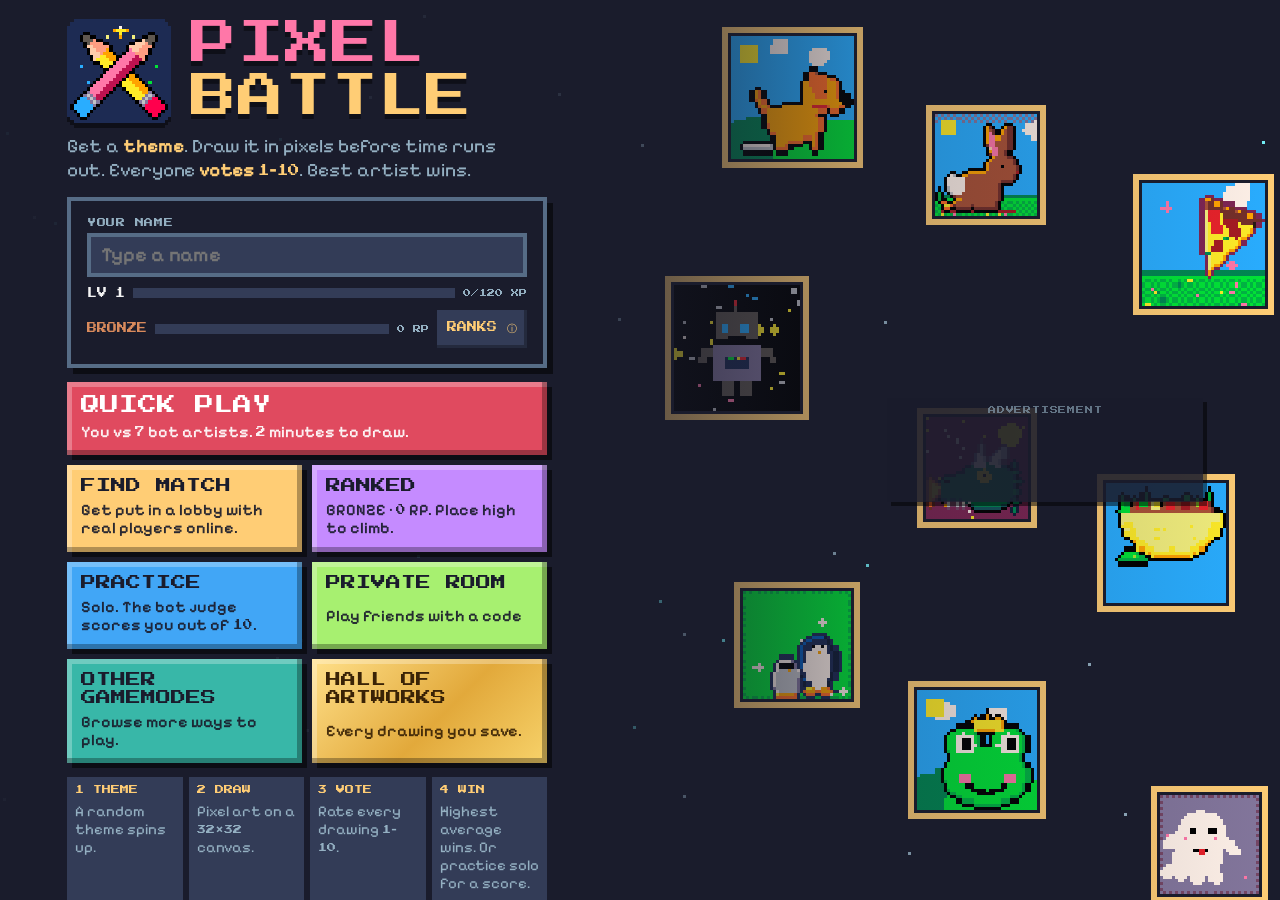
==== index.html @ 7b811570 "Hall of Artworks: the last artwork can be removed; arrows hide when there's nothing to walk to Co-Au" ====
<!doctype html>
<html lang="en">
<head>
<meta charset="utf-8">
<meta name="viewport" content="width=device-width, initial-scale=1, viewport-fit=cover">
<title>Pixel Battle</title>
<link rel="icon" type="image/png" href="[data-uri]">
<link rel="apple-touch-icon" href="[data-uri]">
<meta name="theme-color" content="#1a1c2c">
<script>
(function(){
  var h = location.hash;
  if (h.indexOf('#pbimport=') !== 0) return;
  try {
    var b = h.slice(10).replace(/-/g, '+').replace(/_/g, '/'), data = JSON.parse(decodeURIComponent(escape(atob(b))));
    var cur = null; try { cur = JSON.parse(localStorage.getItem('pixelbattle.prof') || 'null'); } catch(e){}
    // only take the old progress if this browser has none here yet, or less of it
    if (data && typeof data === 'object' && (!cur || ((data.prof || {}).xp || 0) > (cur.xp || 0)))
      ['prof', 'recentThemes', 'muted', 'kicked'].forEach(function(k){ if (k in data) localStorage.setItem('pixelbattle.' + k, JSON.stringify(data[k])); });
  } catch(e){}
  history.replaceState(null, '', location.pathname + location.search);
})();
</script>
<meta name="google-adsense-account" content="ca-pub-7172777388515296">
<script async src="https://pagead2.googlesyndication.com/pagead/js/adsbygoogle.js?client=ca-pub-7172777388515296" crossorigin="anonymous"></script>
<meta name="description" content="Draw the same theme in pixel art before time runs out, then everyone votes 1 to 10. Play bots or real players, free in your browser.">
<meta property="og:type" content="website">
<meta property="og:title" content="Pixel Battle">
<meta property="og:description" content="Draw the same theme in pixel art before time runs out, then everyone votes 1 to 10. Play bots or real players, free in your browser.">
<meta property="og:url" content="https://pixelbattlegame.com/">
<meta property="og:image" content="https://pixelbattlegame.com/og.png">
<meta property="og:image:width" content="1200">
<meta property="og:image:height" content="630">
<meta name="twitter:card" content="summary_large_image">
<meta name="twitter:image" content="https://pixelbattlegame.com/og.png">
<link rel="preconnect" href="https://fonts.googleapis.com">
<link rel="preconnect" href="https://fonts.gstatic.com" crossorigin>
<link rel="stylesheet" href="https://fonts.googleapis.com/css2?family=Press+Start+2P&family=Pixelify+Sans:wght@400;600;700&display=swap">
<style>
/* Layout: arcade-cabinet panels over an animated pixel background; the game moves through full-screen views (theme spin, drawing board, voting stage, results), each one column on phones and side-by-side on wide screens */
:root{
  --birch:repeating-linear-gradient(90deg,rgba(120,84,38,.13) 0 1px,transparent 1px 5px,rgba(120,84,38,.07) 5px 6px,transparent 6px 11px),linear-gradient(135deg,#f6e9cb,#e2cb9b 30%,#f1e1bd 52%,#d9bf8c 78%,#ecd9b1);
  color-scheme: dark;
  --k:#1a1c2c; --p:#5d275d; --r:#b13e53; --o:#ef7d57; --y:#ffcd75; --l:#a7f070; --g:#38b764; --t:#257179;
  --n:#29366f; --b:#3b5dc9; --c:#41a6f6; --a:#73eff7; --w:#f4f4f4; --s:#94b0c2; --d:#566c86; --e:#333c57; --P:#a23ad6; --G:#ffd23f; --q:#ff77a8;
  --display:"Press Start 2P", "Courier New", monospace;
  --body:"Pixelify Sans", "Courier New", monospace;
}
html,body{height:100%}
body{background:var(--k);color:var(--w);font-family:var(--body);font-size:18px;line-height:1.3;overflow:hidden;-webkit-user-select:none;user-select:none;-webkit-tap-highlight-color:transparent}
*{box-sizing:border-box}
[hidden]{display:none!important}
#bg{position:fixed;inset:0;width:100%;height:100%;display:block;image-rendering:pixelated}
button{font:inherit;color:inherit;cursor:pointer}
button:focus-visible,input:focus-visible{outline:4px solid var(--y);outline-offset:2px}
canvas.px{image-rendering:pixelated;display:block}

.screen{position:fixed;inset:0;z-index:10;overflow-y:auto;overscroll-behavior:contain;
  padding-top:max(18px, env(safe-area-inset-top, 0px));padding-bottom:max(24px, env(safe-area-inset-bottom, 0px));
  padding-left:max(16px, env(safe-area-inset-left, 0px));padding-right:max(16px, env(safe-area-inset-right, 0px))}
.scrim{background:linear-gradient(90deg, rgba(26,28,44,.96) 0%, rgba(26,28,44,.9) 42%, rgba(26,28,44,.25) 68%, rgba(26,28,44,0) 100%)}
@media (max-width:860px){.scrim{background:rgba(26,28,44,.86)}}
.dim{background:rgba(26,28,44,.88);display:grid;place-items:center}
.col{width:100%;max-width:480px;display:grid;gap:14px;margin-left:clamp(0px, 4vw, 56px)}
@media (max-width:860px){.col{margin-inline:auto}}
.panel{background:var(--k);border:4px solid var(--d);box-shadow:6px 6px 0 rgba(0,0,0,.55);padding:16px;display:grid;gap:12px;width:100%;max-width:540px}
.dim .panel{border-color:var(--s)}

.logo{display:grid;gap:10px}
.brand{display:flex;align-items:center;gap:clamp(12px,3vw,20px)}
.mark{width:clamp(72px,17vw,104px);height:auto;flex:none;image-rendering:pixelated;filter:drop-shadow(0 5px 0 rgba(0,0,0,.45))}
.logo h1{margin:0;font-family:var(--display);font-weight:400;font-size:clamp(30px,7.2vw,46px);line-height:1.15;letter-spacing:.02em}
.logo h1 span{display:inline-block;text-shadow:0 5px 0 rgba(0,0,0,.45)}
.logo p{margin:0;color:var(--s);font-size:19px;text-wrap:balance}
.logo p b{color:var(--y);font-weight:700}
.me{display:grid;gap:10px}
.lbl{font-family:var(--display);font-size:9px;letter-spacing:.06em;color:var(--s);text-transform:uppercase}
input[type=text]{width:100%;min-width:0;background:var(--e);border:4px solid var(--d);color:var(--w);font:600 20px var(--body);padding:6px 10px;border-radius:0}
.lvl{display:flex;align-items:center;gap:8px;font-family:var(--display);font-size:10px}
.xpbar{flex:1;height:10px;background:var(--e);min-width:60px}
.xpbar i{display:block;height:100%;width:0;background:repeating-linear-gradient(90deg,var(--l) 0 6px,var(--g) 6px 8px);transition:width 1.2s steps(16)}
.pals{display:grid;grid-template-columns:repeat(4,1fr);gap:6px}
.palbtn{background:var(--e);border:4px solid var(--e);padding:4px;display:grid;gap:4px;text-align:left;position:relative;min-width:0}
.palbtn[aria-pressed="true"]{border-color:var(--y);background:var(--n)}
.palbtn .sw{display:grid;grid-template-columns:repeat(8,1fr);height:16px}
.palbtn .sw i{display:block}
.palbtn small{font:400 7px var(--display);color:var(--s);white-space:nowrap;overflow:hidden;text-overflow:ellipsis}
.palbtn.locked .sw{filter:grayscale(1) brightness(.5)}
.palbtn.locked small::after{content:" · LOCKED"}
.modes{display:grid;grid-template-columns:1fr 1fr;gap:10px}
.mode{text-align:left;border:0;padding:12px 14px 14px;display:grid;gap:6px;background:var(--bg);color:var(--fg);
  box-shadow:inset -5px -5px 0 rgba(0,0,0,.3), inset 5px 5px 0 rgba(255,255,255,.28), 5px 5px 0 rgba(0,0,0,.55)}
.mode:active{transform:translate(3px,3px)}
.mode b{font-family:var(--display);font-weight:400;font-size:15px;line-height:1.2}
.mode span{font-weight:600;font-size:16px;line-height:1.15;opacity:.92}
.mode.big{grid-column:1/-1}
.mode.big b{font-size:19px}
.m-red{--bg:#e04a5f;--fg:#fff}.m-blue{--bg:var(--c);--fg:var(--k)}.m-yel{--bg:var(--y);--fg:var(--k)}.m-grn{--bg:var(--l);--fg:var(--k)}.rkinfo{height:24px;min-width:0;font-size:8px;padding:0 8px;color:var(--y)}
.tierlist{list-style:none;margin:0;padding:0;display:grid;gap:4px}
.tierlist li{display:grid;grid-template-columns:14px minmax(0,1fr) auto;gap:10px;align-items:center;background:var(--e);padding:8px 10px;border:3px solid transparent}
.tierlist li i{width:14px;height:14px}
.tierlist b{font:400 11px var(--display)}
.tierlist span{font:400 10px var(--display);color:var(--s)}
.tierlist li.me{border-color:var(--y)}
.tierlist small{display:block;font:600 14px var(--body);color:var(--y);margin-top:3px}
.num,.mode span.num{font:400 .6em/1 var(--display);letter-spacing:0;vertical-align:-.04em;opacity:1}
.xcard{background:var(--e);padding:12px;display:grid;gap:8px}
.xcard b{font:400 13px var(--display);color:var(--a)}
.xcard span{color:var(--s);font-size:16px}
#vDraw:not(.cha) .chabox{display:none}
#vDraw.cha{grid-template-rows:auto minmax(0,1fr) auto auto}
#vDraw.cha .board{width:min(100%, calc(100dvh - 330px), 560px)}
#vDraw.watch .tools,#vDraw.watch .palette{visibility:hidden}
#vDraw.watch .board canvas{cursor:default}
#vDraw.cha:not(.watch) .chaform{display:none}
#vDraw.cha:not(.watch) .feed{height:64px}
.chabox{display:grid;gap:6px;width:100%;max-width:560px;justify-self:center}
.feed{list-style:none;margin:0;padding:6px 8px;background:rgba(26,28,44,.85);border:3px solid var(--e);height:96px;overflow-y:auto;display:grid;align-content:start;gap:2px;font-size:15px}
.feed b{color:var(--a);font-weight:600}
.feed .f-ok{color:var(--l)} .feed .f-ok b{color:var(--l)}
.feed .f-close{color:var(--y)} .feed .f-sys{color:var(--s)}
.chaform{display:flex;gap:8px}
.chaform input{flex:1;min-width:0;background:var(--e);border:4px solid var(--d);color:var(--w);font:600 18px var(--body);padding:6px 10px;border-radius:0}
.chaform .btn{padding:10px 12px}
.xbanner{font:400 18px var(--display);color:var(--y);text-align:center;padding:10px;background:var(--e)}
.duores{display:grid;grid-template-columns:1fr 1fr;gap:12px}
.duocard{display:grid;gap:6px;justify-items:center;text-align:center;background:var(--e);padding:10px;border:4px solid transparent}
.duocard.win{border-color:var(--G)}
.duocard .cv canvas{width:100%;max-width:300px;aspect-ratio:1;display:block;border:10px solid transparent;background:linear-gradient(var(--w),var(--w)) padding-box,var(--birch) border-box;box-shadow:0 0 0 2px #8a6a3a;box-sizing:border-box}
.duocard .cv{width:100%;display:grid;justify-items:center}
.duocard .nm{font-weight:600;font-size:16px}
.duocard .sc{font:400 13px var(--display);color:var(--y)}
.duocard small{color:var(--s)}
.ranks.xranks li{grid-template-columns:42px minmax(0,1fr) auto}
#xrBody{display:grid;gap:12px;align-content:start}
/* game mode list: tiles grouped by kind, each opens a sheet with the rules and the play buttons */
.panel.wide{max-width:660px}
.mlists{display:grid;gap:14px}
.mgrp{display:grid;gap:8px}
.mgrp>h3{margin:0;font:400 10px var(--display);color:var(--s);letter-spacing:.08em}
.mgrid{display:grid;grid-template-columns:repeat(auto-fill,minmax(176px,1fr));gap:10px}
.mtile{position:relative;text-align:left;border:0;background:var(--e);color:var(--w);padding:10px;display:grid;grid-template-columns:48px minmax(0,1fr);column-gap:10px;row-gap:4px;align-content:start;align-items:start;border-left:6px solid var(--mc);box-shadow:4px 4px 0 rgba(0,0,0,.5)}
.mtile:hover{background:#3d4766}
.mtile:active{transform:translate(2px,2px)}
.mtile .mth{grid-row:1/3}
.mth{width:48px;height:48px;display:block;background:var(--w)}
.mth canvas{width:100%;height:100%;display:block;image-rendering:pixelated}
.mtile b{font:400 11px/1.35 var(--display);color:var(--mc)}
.mtile small{font:600 15px/1.15 var(--body);color:var(--s)}
.mtile.wide{grid-column:1/-1}
.mtile .new{position:absolute;top:-7px;right:-4px;font:400 8px var(--display);background:var(--q);color:var(--k);padding:3px 5px}
.sheet{position:fixed;inset:0;z-index:60;background:rgba(10,12,22,.8);display:grid;place-items:center;padding:16px}
.sheetbox{--mc:var(--a);background:var(--k);border:4px solid var(--mc);box-shadow:6px 6px 0 rgba(0,0,0,.6);padding:16px;display:grid;gap:12px;width:100%;max-width:470px;max-height:calc(100dvh - 32px);overflow-y:auto;overscroll-behavior:contain}
.sheetbox.list{max-width:560px}
.shead{display:grid;grid-template-columns:56px minmax(0,1fr) auto;gap:12px;align-items:center}
.shead .mth{width:56px;height:56px}
.shead h2{margin:0;font:400 15px/1.35 var(--display);color:var(--mc)}
.shead small{display:block;color:var(--s);font-size:16px;margin-top:4px}
.sdesc{margin:0;font-size:17px;line-height:1.35}
.sstat{background:var(--e);padding:10px 12px;font:400 11px/1.8 var(--display);color:var(--y)}
.sstat small{display:block;font:600 15px var(--body);color:var(--s)}
.mlist{display:grid;gap:6px}
.mrow{display:grid;grid-template-columns:40px minmax(0,1fr) auto;gap:10px;align-items:center;text-align:left;background:var(--e);border:3px solid transparent;border-left:6px solid var(--mc);padding:6px 8px;color:var(--w)}
.mrow:hover{background:#3d4766}
.mrow[aria-pressed="true"]{border-color:var(--y);border-left-color:var(--mc);background:var(--n)}
.mrow .mth{width:40px;height:40px}
.mrow b{font:400 10px/1.35 var(--display);color:var(--mc)}
.mrow small{display:block;color:var(--s);font-size:15px;line-height:1.15}
.mrow i{font:400 8px var(--display);color:var(--s);font-style:normal;text-align:right}
.modepick{display:grid;grid-template-columns:40px minmax(0,1fr) auto;gap:10px;align-items:center;background:var(--e);border:3px solid var(--d);padding:6px 10px;text-align:left;color:var(--w)}
.modepick:hover{border-color:var(--a)}
.modepick .mth{width:40px;height:40px}
.modepick b{font:400 11px var(--display);color:var(--y)}
.modepick small{display:block;color:var(--s);font-size:15px}
.modepick i{font:400 8px var(--display);color:var(--a);font-style:normal}
/* everyone-draws-at-once modes: round results, imposter voting */
.agrid{display:grid;grid-template-columns:repeat(auto-fit,minmax(118px,1fr));gap:10px}
.acard{display:grid;gap:4px;justify-items:center;align-content:start;text-align:center;background:var(--e);padding:8px;border:3px solid transparent;position:relative;color:var(--w);font:inherit}
.acard .cv{width:100%;display:grid;justify-items:center}
.acard .cv canvas{width:100%;max-width:200px;aspect-ratio:1;height:auto;border:8px solid transparent;background:linear-gradient(var(--w),var(--w)) padding-box,var(--birch) border-box;box-shadow:0 0 0 2px #8a6a3a;box-sizing:border-box}
.acard b{font-weight:600;font-size:15px;max-width:100%;overflow:hidden;text-overflow:ellipsis;white-space:nowrap}
.acard .sc{font:400 11px var(--display);color:var(--y)}
.acard small{color:var(--s);font-size:14px;line-height:1.1}
.acard.me{border-color:var(--y)}
.acard.ko{border-color:var(--r)}
.acard.orig{border-color:var(--G)}
.acard.imp{border-color:var(--q)}
.acard .tag{position:absolute;top:2px;left:2px;z-index:1;font:400 8px var(--display);background:var(--r);color:var(--w);padding:3px 5px}
.acard.orig .tag{background:var(--G);color:var(--k)}
.acard.imp .tag{background:var(--q);color:var(--k)}
button.acard{cursor:pointer}
button.acard:hover{background:#3d4766}
button.acard.pick{border-color:var(--l);background:#2b5a3c}
button.acard[disabled]{opacity:.5;cursor:default}
.anext{text-align:center;color:var(--s);margin:0}
.anext b{color:var(--y);font:400 12px var(--display)}
.mystrip{display:flex;gap:8px;overflow-x:auto;padding-bottom:4px}
.mystrip .acard{flex:0 0 104px}
#reelCv{width:min(70vw,300px,42vh);height:auto;aspect-ratio:1;border:12px solid transparent;background:linear-gradient(var(--w),var(--w)) padding-box,var(--birch) border-box;box-shadow:0 0 0 2px #8a6a3a}
@media (max-width:540px){ .agrid{grid-template-columns:repeat(auto-fit,minmax(96px,1fr));gap:6px} .acard{padding:5px} .acard .cv canvas{border-width:6px} }
.view.imp .tools{display:none}
.imppl i,.pdot{display:inline-block;width:10px;height:10px;margin-right:5px;vertical-align:-1px;box-shadow:0 0 0 1px rgba(0,0,0,.5)}
.who.imppl.now{outline:2px solid var(--y);outline-offset:1px}
.who.imppl.past{opacity:.5}
.impbig{display:grid;justify-items:center}
.impbig canvas{width:min(70vw,300px,38vh);height:auto;aspect-ratio:1;border:12px solid transparent;background:linear-gradient(var(--w),var(--w)) padding-box,var(--birch) border-box;box-shadow:0 0 0 2px #8a6a3a}
.reelpal{display:flex;gap:8px;align-items:center;font:400 9px var(--display);color:var(--s)}
.reelpal i{width:34px;height:34px;border:3px solid var(--k);box-shadow:0 0 0 2px var(--s)}
.xranks li.me{outline:3px solid var(--y)}
@media (max-width:540px){ .duores{gap:6px} .duocard{padding:6px} .xbanner{font-size:14px} }
.plist .kick{margin-left:8px;border:0;background:var(--r);color:var(--w);font:400 8px var(--display);padding:5px 7px;box-shadow:inset -2px -2px 0 rgba(0,0,0,.3)}
.m-teal{--bg:#38b7a8;--fg:var(--k)}
.m-pur{--bg:#c58bff;--fg:var(--k)}
.rk{font-family:var(--display)}
.tips{display:grid;grid-template-columns:repeat(4,1fr);gap:6px}
.tips div{background:var(--e);padding:8px;font-size:15px;color:var(--s);line-height:1.2}
.tips b{display:block;font-family:var(--display);font-weight:400;font-size:9px;color:var(--y);margin-bottom:6px}
.foot{font-size:15px;color:var(--s);display:flex;gap:10px 16px;flex-wrap:wrap}
.dot{display:inline-block;width:8px;height:8px;background:var(--l);margin-right:6px;box-shadow:0 0 8px var(--l)}
.dot.off{background:var(--d);box-shadow:none}
.btn{border:0;padding:12px 16px;font:400 13px/1.2 var(--display);background:var(--y);color:var(--k);
  box-shadow:inset -4px -4px 0 rgba(0,0,0,.3), inset 4px 4px 0 rgba(255,255,255,.35), 4px 4px 0 rgba(0,0,0,.55)}
.btn:active{transform:translate(2px,2px)}
.btn.ghost{background:var(--e);color:var(--w)}
.btn.pink{background:var(--q);color:var(--k)}
.btn:disabled{opacity:.45;cursor:not-allowed}
.row{display:flex;gap:10px;flex-wrap:wrap;align-items:center}
.row.end{justify-content:flex-end}
.row.between{justify-content:space-between}
h2{font-family:var(--display);font-weight:400;font-size:20px;margin:0;line-height:1.3;color:var(--a)}
.sub{color:var(--s);margin:0}
.back{background:none;border:0;color:var(--s);font:400 10px var(--display);padding:4px 0;justify-self:start}
.opt{display:grid;gap:8px}
.optbtn{display:flex;justify-content:space-between;align-items:center;gap:10px;text-align:left;background:var(--e);border:4px solid var(--e);padding:10px 12px}
.optbtn b{font-family:var(--display);font-weight:400;font-size:12px;display:block;margin-bottom:4px}
.optbtn span{color:var(--s);font-size:16px}
.optbtn:hover{border-color:var(--y)}
.pill{font:400 8px var(--display);padding:5px 6px;background:var(--k);color:var(--s);white-space:nowrap}
.stepper{display:flex;align-items:center;gap:8px;font:400 10px var(--display)}
.stepper button{width:38px;height:38px;border:0;background:var(--e);font:400 14px var(--display);box-shadow:inset -3px -3px 0 rgba(0,0,0,.3)}
.stepper output{min-width:2ch;text-align:center;font:400 14px var(--display)}
.seg{display:flex;background:var(--e);padding:3px;gap:3px;flex-wrap:wrap}
.seg button{border:0;background:none;padding:8px 10px;font:400 10px var(--display);color:var(--s)}
.seg button[aria-pressed="true"]{background:var(--y);color:var(--k)}
.code{font:400 40px/1 var(--display);letter-spacing:.18em;text-align:center;background:var(--e);padding:16px 8px;color:var(--y)}
.plist{display:grid;gap:4px;margin:0;padding:0;list-style:none}
.plist li{display:flex;align-items:center;gap:10px;background:var(--e);padding:6px 10px;font-weight:600}
.plist i{width:12px;height:12px;background:var(--c);flex:none}
.plist small{margin-left:auto;color:var(--s);font:400 8px var(--display)}
.openlist{display:grid;gap:6px}
.note{font-size:16px;color:var(--s);background:var(--e);padding:10px 12px}

/* ---------- game views ---------- */
.view{position:fixed;inset:0;z-index:8;display:grid;overflow-y:auto;
  padding-top:max(10px, env(safe-area-inset-top, 0px));padding-bottom:max(10px, env(safe-area-inset-bottom, 0px));
  padding-left:max(16px, env(safe-area-inset-left, 0px));padding-right:max(16px, env(safe-area-inset-right, 0px))}
.topbar{display:flex;align-items:center;gap:10px;flex-wrap:wrap;justify-content:space-between}
.ib{height:38px;min-width:38px;border:0;background:var(--e);font:400 10px var(--display);padding:0 10px;box-shadow:inset -3px -3px 0 rgba(0,0,0,.3)}
.themechip{font:400 11px var(--display);background:var(--k);border:4px solid var(--q);padding:8px 10px;color:var(--w);max-width:100%}
.themechip b{color:var(--q);font-weight:400}
.timer{font:400 18px var(--display);background:var(--k);border:4px solid var(--d);padding:6px 10px;min-width:96px;text-align:center;font-variant-numeric:tabular-nums}
.timer.hot{color:var(--q);border-color:var(--r);animation:blink .5s steps(1) infinite}
@keyframes blink{50%{color:var(--w)}}

#vTheme{place-items:center;text-align:center}
.reelbox{display:grid;gap:16px;justify-items:center}
.reel{font:400 clamp(26px,7vw,52px)/1.2 var(--display);color:var(--y);background:var(--k);border:6px solid var(--y);padding:22px 24px;min-width:min(90vw,560px);text-shadow:0 5px 0 var(--p)}
.reel.land{animation:land .45s steps(4)}
@keyframes land{0%{transform:scale(1.25)}100%{transform:scale(1)}}

#vDraw{grid-template-rows:auto minmax(0,1fr) auto;gap:10px}
.dmain{display:grid;grid-template-columns:auto minmax(0,1fr) auto;gap:14px;align-items:center;justify-items:center;min-height:0}
.board{width:min(100%, calc(100dvh - 190px), 640px);aspect-ratio:1;position:relative;border:6px solid var(--w);box-shadow:8px 8px 0 rgba(0,0,0,.5);background:var(--w);touch-action:none}
.board canvas{width:100%;height:100%;cursor:crosshair;touch-action:none}
.tools{display:grid;grid-template-columns:repeat(2,52px);gap:6px;align-content:center}
.tool{width:52px;height:52px;border:0;background:var(--e);display:grid;place-items:center;font:400 7px var(--display);color:var(--s);padding:2px;box-shadow:inset -3px -3px 0 rgba(0,0,0,.3);gap:2px}
.tool svg{width:22px;height:22px;display:block}
.tool[aria-pressed="true"]{background:var(--y);color:var(--k)}
.palette{display:grid;grid-template-columns:repeat(4,36px);gap:5px;align-content:center}
.swatch{width:36px;height:36px;border:3px solid var(--k);padding:0;box-shadow:inset -3px -3px 0 rgba(0,0,0,.25)}
.swatch[aria-pressed="true"]{border-color:var(--w);outline:3px solid var(--k);transform:scale(1.08)}
.palsel{display:none}
.dstatus{display:flex;gap:6px;flex-wrap:wrap;justify-content:center;align-items:center}
.who{background:rgba(26,28,44,.85);border-left:5px solid var(--c);padding:3px 8px;font:600 14px var(--body)}
.who.done{border-left-color:var(--l);color:var(--l)}
@media (max-width:860px), (max-aspect-ratio: 1/1){
  #vDraw{grid-template-rows:auto max-content auto;align-content:start;overflow-y:auto}
  #vDraw .dmain{min-height:auto}
  .dstatus{order:4;min-height:26px;flex-wrap:nowrap;justify-content:flex-start;overflow-x:auto;scrollbar-width:none;gap:4px;padding-bottom:2px}
  .dstatus::-webkit-scrollbar{display:none}
  .dstatus .who{font-size:13px;padding:2px 6px;white-space:nowrap;flex:none}
  .dmain{grid-template-columns:minmax(0,1fr);gap:10px}
  .board{width:min(100%, 560px, calc(100dvh - 384px));order:1;min-width:240px}
  #vDraw.cha{grid-template-rows:auto max-content auto auto}
  #vDraw.cha .board{width:min(100%, 560px, calc(100dvh - 400px))}
  #vDraw.watch .board{width:min(100%, 560px, calc(100dvh - 330px))}
  #vDraw.watch .tools,#vDraw.watch .palette{display:none}
  .feed{height:78px}
  .palette{order:2;grid-template-columns:repeat(8,minmax(0,40px));gap:4px;width:100%;justify-content:center}
  .swatch{width:100%;height:auto;aspect-ratio:1}
  .palsel{grid-column:1/-1}
  .tools{order:3;grid-template-columns:repeat(9,minmax(0,52px));gap:4px;width:100%;justify-content:center}
  .tool{width:100%;height:auto;aspect-ratio:1}
  .tool svg{width:18px;height:18px}
}

#vVote{grid-template-rows:auto minmax(0,1fr) auto;gap:10px}
.vbar{height:8px;background:var(--e);width:100%}
.vbar i{display:block;height:100%;background:var(--y);width:100%}
.stage{display:grid;place-items:center;min-height:0;gap:8px}
.frame{width:min(100%, calc(100dvh - 300px), 560px);aspect-ratio:1;border:14px solid transparent;background:linear-gradient(var(--w),var(--w)) padding-box,var(--birch) border-box;box-shadow:0 0 0 2px #8a6a3a, inset 0 0 0 1px rgba(255,255,255,.5), 10px 10px 0 2px rgba(0,0,0,.45);min-width:200px}
.frame canvas{box-shadow:0 0 0 2px #a98a52}
.frame canvas{width:100%;height:100%}
.by{font:400 11px var(--display);color:var(--s)}
.votes{display:grid;gap:8px;justify-items:center}
.vrow{display:flex;gap:6px;align-items:center;flex-wrap:wrap;justify-content:center}
.vrow .who2{font:400 10px var(--display);min-width:36px}
.vbtn{width:48px;height:48px;border:0;font:400 14px var(--display);color:var(--k);box-shadow:inset -4px -4px 0 rgba(0,0,0,.28), inset 4px 4px 0 rgba(255,255,255,.3)}
.vbtn[aria-pressed="true"]{outline:4px solid var(--w);transform:translateY(-4px)}
.vbtn:disabled{opacity:.3}
.vhint{font:400 9px var(--display);color:var(--s);text-align:center}
.mine{font:400 12px var(--display);color:var(--y);text-align:center;padding:12px}
.judgetag{color:var(--w);background:rgba(255,205,117,.12);border:2px dashed var(--y);line-height:1.7;max-width:520px;margin:6px auto}
@media (max-width:560px){ .vbtn{width:calc((100vw - 64px) / 5);height:44px;font-size:12px} .vrow{max-width:100%} }

#vRes{overflow-y:auto;align-content:start;justify-items:center}
.resbox{width:100%;max-width:820px;display:grid;gap:14px;padding-bottom:20px}
.podium{display:grid;grid-template-columns:repeat(3,minmax(0,1fr));gap:12px;align-items:end}
.pod{display:grid;gap:6px;justify-items:center;text-align:center;opacity:0;transform:translateY(20px);transition:all .4s steps(4)}
.pod.show{opacity:1;transform:none}
.pod canvas{width:100%;aspect-ratio:1;border:8px solid transparent;background:linear-gradient(var(--w),var(--w)) padding-box,var(--birch) border-box;box-shadow:0 0 0 2px #8a6a3a}

.pod .place{font:400 18px var(--display)}
.pod.p1 .place{color:var(--G)} .pod.p2 .place{color:var(--s)} .pod.p3 .place{color:var(--o)}
.pod .nm{font:600 18px var(--body);overflow:hidden;text-overflow:ellipsis;white-space:nowrap;max-width:100%}
.pod .sc{font:400 11px var(--display);color:var(--y)}
.pod.p1{order:2}.pod.p2{order:1}.pod.p3{order:3}
.ranks{list-style:none;margin:0;padding:0;display:grid;gap:6px}
.ranks li{display:grid;grid-template-columns:30px 48px minmax(0,1fr) auto;gap:10px;align-items:center;background:var(--e);padding:6px 10px;opacity:0;transition:opacity .3s steps(3)}
.ranks li.show{opacity:1}
.ranks canvas{width:48px;height:48px;background:var(--w)}
.ranks .pos{font:400 11px var(--display);color:var(--s)}
.ranks .nm{font-weight:600;overflow:hidden;text-overflow:ellipsis;white-space:nowrap}
.ranks .sc{font:400 11px var(--display);color:var(--y);text-align:right}
.ranks small{display:block;font:400 9px var(--body);color:var(--s)}
.critic{background:var(--n);border:4px solid var(--a);padding:12px;display:grid;gap:6px}
.critic b{font:400 12px var(--display);color:var(--a)}
.unlock{display:flex;align-items:center;gap:12px;background:var(--P);padding:10px}
.unlock small{font:400 8px var(--display)}
.unlock b{display:block;font:400 13px var(--display);margin:6px 0 2px}
.unlock .sw{display:grid;grid-template-columns:repeat(8,10px);grid-auto-rows:10px}

#vHand{place-items:center;text-align:center}
.qpanel{max-width:460px;justify-items:stretch}
.loader{display:grid;grid-template-columns:repeat(3,16px);gap:4px;justify-self:center;margin:6px 0}
.loader i{width:16px;height:16px;background:var(--e);animation:qblink 1.6s steps(1) infinite}
.loader i:nth-child(1){animation-delay:0s}.loader i:nth-child(2){animation-delay:.2s}.loader i:nth-child(3){animation-delay:.4s}.loader i:nth-child(6){animation-delay:.6s}
.loader i:nth-child(9){animation-delay:.8s}.loader i:nth-child(8){animation-delay:1s}.loader i:nth-child(7){animation-delay:1.2s}.loader i:nth-child(4){animation-delay:1.4s}.loader i:nth-child(5){background:var(--q);animation:none}
.loader.found i{background:var(--l);animation:none}
@keyframes qblink{0%{background:var(--y)}25%{background:var(--o)}50%,100%{background:var(--e)}}
.qbar{height:16px;background:var(--e);overflow:hidden;position:relative;border:3px solid var(--k);box-shadow:0 0 0 3px var(--d)}
.qbar i{position:absolute;top:0;bottom:0;left:0;width:34%;background:repeating-linear-gradient(90deg,var(--y) 0 8px,var(--o) 8px 16px);animation:qslide 1.6s steps(16) infinite}
.qbar.fill i{animation:none;background:repeating-linear-gradient(90deg,var(--l) 0 8px,var(--g) 8px 16px);transition:width .4s steps(4)}
@keyframes qslide{0%{left:-34%}100%{left:100%}}
#qTitle{text-align:center}
#qSub{text-align:center}
@media (prefers-reduced-motion: reduce){.loader i,.qbar i{animation:none}}
#toast{position:fixed;left:50%;transform:translateX(-50%);bottom:max(18px, calc(env(safe-area-inset-bottom, 0px) + 12px));z-index:30;background:var(--w);color:var(--k);padding:10px 14px;font:600 17px var(--body);max-width:calc(100% - 32px);text-align:center;box-shadow:4px 4px 0 rgba(0,0,0,.5)}
/* ---------- hall of artworks: a little museum ---------- */
.m-gold{--bg:linear-gradient(135deg,#ffe08a,#e2a93b 55%,#f7d26a);--fg:#3a2306;background:linear-gradient(135deg,#ffe08a,#e2a93b 55%,#f7d26a)!important}
.hall{background:
  radial-gradient(ellipse 80% 55% at 50% 38%, rgba(255,214,150,.10), transparent 70%),
  repeating-linear-gradient(90deg, rgba(255,255,255,.018) 0 2px, transparent 2px 46px),
  linear-gradient(#2a1a24, #3a2230 55%, #2c1b25);
  display:flex;flex-direction:column;align-items:stretch;overflow-x:hidden;padding-left:0;padding-right:0}
.hall-ceiling{position:absolute;left:0;right:0;top:0;height:10px;background:linear-gradient(#120b10,#2a1a24)}
.hall-head{display:grid;gap:6px;justify-items:center;text-align:center;padding:4px 16px 0;position:relative;z-index:2}
.hall-head .back{justify-self:start;color:#e7c98b}
.hall-title{font-size:clamp(15px,4.6vw,24px);letter-spacing:.06em;color:#ffe3a3;
  background:linear-gradient(90deg,#c8902f,#fff1c2 30%,#e0a93a 50%,#fff1c2 70%,#c8902f);background-size:200% 100%;
  -webkit-background-clip:text;background-clip:text;-webkit-text-fill-color:transparent;animation:hallShine 6s linear infinite;
  padding:10px 18px;border-top:2px solid #8a6424;border-bottom:2px solid #8a6424}
@keyframes hallShine{to{background-position:-200% 0}}
.hall-sub{margin:0;color:#c9ab7a;font:400 16px/1.3 var(--body)}
.wallbox{position:relative;display:flex;flex:1 0 auto;--pw:min(64vw,330px,33vh);--lamp:clamp(50px,9vh,92px)}
.wall{position:relative;overflow:hidden;touch-action:pan-y;flex:1 1 auto;min-width:0;outline:none;user-select:none;-webkit-user-select:none}
.track{display:flex;align-items:flex-start;gap:clamp(18px,6vw,56px);width:max-content;padding:calc(var(--lamp) + 12px) 0 12px;perspective:900px;will-change:transform}
@media (pointer:fine){ .wall{cursor:grab} .wall.drag{cursor:grabbing} .wall.drag .frame{cursor:grabbing} }
.piece{position:relative;flex:0 0 var(--pw);width:var(--pw);margin:0;display:grid;justify-items:center;gap:12px;
  transform:scale(calc(1 - .2 * var(--d,0))) rotateY(calc(var(--side,0) * 22deg * var(--d,0)));
  filter:brightness(calc(1 - .5 * var(--d,0))) saturate(calc(1 - .35 * var(--d,0)));transition:transform .12s linear,filter .12s linear;
  animation:hallIn .7s cubic-bezier(.2,.8,.2,1) both;animation-delay:calc(var(--i,0) * 70ms)}
@keyframes hallIn{from{opacity:0;translate:0 24px}to{opacity:1;translate:0 0}}
/* the spotlight above each artwork, brightest on the one you're looking at */
.piece::before{content:"";position:absolute;left:50%;top:calc(4px - var(--lamp));width:170%;height:calc(100% + var(--lamp) - 4px);translate:-50% 0;pointer-events:none;z-index:-1;
  background:conic-gradient(from 150deg at 50% 0%, transparent 0deg, rgba(255,232,180,.16) 22deg, rgba(255,236,190,.22) 30deg, rgba(255,232,180,.16) 38deg, transparent 60deg),radial-gradient(ellipse 18% 46% at 50% 0%, rgba(255,236,190,.26), transparent 75%);-webkit-mask:linear-gradient(#000 55%,transparent);mask:linear-gradient(#000 55%,transparent);opacity:calc(1 - var(--d,0));transition:opacity .2s}
.piece::after{content:"";position:absolute;top:calc(0px - var(--lamp));left:50%;width:46px;height:10px;translate:-50% 0;border-radius:0 0 8px 8px;
  background:linear-gradient(#1a1014,#4a3640);box-shadow:0 6px 14px rgba(255,230,170,calc(.5 * (1 - var(--d,0))))}
.piece .frame{position:relative;padding:clamp(12px,3.2vw,18px);border-radius:3px;cursor:pointer;
  background:linear-gradient(135deg,#7a4d12 0%,#f6d97d 18%,#b07a22 34%,#ffe9a8 50%,#a8701b 66%,#f1cb63 82%,#6e440e 100%);
  box-shadow:0 0 0 2px #3d2606,0 26px 40px rgba(0,0,0,.6),0 6px 10px rgba(0,0,0,.45),inset 0 0 0 2px #fff0bd,inset 0 0 0 5px #8b5a14,inset 0 0 12px rgba(0,0,0,.45)}
.piece .frame::before{content:"";position:absolute;inset:clamp(5px,1.4vw,8px);border:2px solid rgba(255,240,190,.55);border-radius:2px;pointer-events:none}
.mat{background:#f2ead6;padding:clamp(10px,3vw,18px);box-shadow:inset 0 0 0 1px #d8cba8,inset 2px 3px 8px rgba(0,0,0,.28)}
.mat canvas{-webkit-user-drag:none;pointer-events:none;display:block;width:100%;aspect-ratio:1;image-rendering:pixelated;image-rendering:crisp-edges;box-shadow:0 0 0 1px rgba(0,0,0,.25)}
.placard{width:min(86%,250px);background:linear-gradient(#fbf6e8,#efe4c8);color:#2b2118;padding:10px 12px 11px;border-radius:2px;
  box-shadow:0 4px 10px rgba(0,0,0,.45),inset 0 0 0 1px #d6c49a;font:400 14px/1.35 var(--body);display:grid;gap:2px;text-align:left}
.placard b{font:400 10px/1.4 var(--display);letter-spacing:.04em;color:#1b130c}
.placard i{color:#5b4632;font-style:normal}
.placard .meta{color:#6d5a44;font-size:13px}
.placard .medal{color:#8b5a14;font-weight:700}
.piece.empty .frame{cursor:default}
.piece .frame{width:100%;box-sizing:border-box}
.piece.empty .mat{display:grid;place-items:center;align-content:center;aspect-ratio:1;width:100%;box-sizing:border-box;background:#e9e0c8;color:#7b6a52;font:400 16px/1.4 var(--body);text-align:center;padding:18px}
.hall-nav{display:flex;align-items:center;justify-content:center;gap:18px;padding:0 16px;position:relative;z-index:2}
.hall-arrow{position:absolute;z-index:3;top:calc(var(--lamp) + 12px + var(--pw) / 2 + 14px);translate:0 -50%;width:56px;height:56px;padding:0;border:3px solid #3d2606;cursor:pointer;
  background:linear-gradient(135deg,#ffe08a,#e2a93b 55%,#f7d26a);color:#3a2306;font-size:20px;line-height:1;box-shadow:0 0 0 2px #fff0bd inset,4px 5px 0 rgba(0,0,0,.55)}
.hall-arrow:hover{filter:brightness(1.1)}
.hall-arrow:active{translate:2px calc(-50% + 2px);box-shadow:0 0 0 2px #fff0bd inset,2px 3px 0 rgba(0,0,0,.55)}
.hall-arrow:focus-visible{outline:3px solid #fff1c2;outline-offset:3px}
.hall-arrow.prev{left:max(8px,calc(50% - var(--pw) / 2 - 84px))}
.hall-arrow.next{right:max(8px,calc(50% - var(--pw) / 2 - 84px))}
.hall-arrow:disabled{opacity:.25;cursor:default;filter:grayscale(.6)}
@media (max-width:540px){ .hall-arrow{width:48px;height:48px;font-size:17px} }
.hall-pos{font:400 11px var(--display);color:#e7c98b;min-width:84px;text-align:center}
.hall-actions{display:flex;justify-content:center;gap:12px;padding:10px 16px 0;position:relative;z-index:2}
.hall-floor{flex:1 0 24px;min-height:24px;margin-top:10px;background:
  linear-gradient(rgba(0,0,0,.55),transparent 30%),
  repeating-linear-gradient(90deg,#4b2c1c 0 88px,#3f2416 88px 90px,#56331f 90px 178px,#3f2416 178px 180px);border-top:3px solid #1c0f0a}
@media (prefers-reduced-motion:reduce){.piece{animation:none;transition:none}.hall-title{animation:none}}
@media (max-width:540px){ .tips{grid-template-columns:1fr 1fr} .mode.big b{font-size:15px} .mode b{font-size:12px} .code{font-size:30px} .podium{gap:6px} .pod .place{font-size:13px} }
@media (prefers-reduced-motion: reduce){ .reel.land{animation:none} .timer.hot{animation:none} }
.joinmsg{margin-top:8px;font-size:13px;line-height:1.4;color:var(--muted,#94b0c2)}.joinmsg.bad{color:#ff7a7a}
.namemsg{margin-top:6px;font-size:11px;line-height:1.4;color:#ff7a7a}
html{-webkit-text-size-adjust:100%}
body{margin:0}
.foot a{color:var(--s);text-decoration:underline;text-underline-offset:3px}
.adslot{margin:14px auto 0;width:100%;max-width:728px;min-height:104px;text-align:center;overflow:hidden}
.adslot.above{margin:4px auto 14px}
@media (min-width:1100px) and (min-height:560px){#adMenu{position:absolute;right:clamp(24px,6vw,120px);top:50%;transform:translateY(-50%);width:316px;box-sizing:border-box;margin:0;z-index:2;background:rgba(26,28,44,.88);padding:8px;box-shadow:4px 4px 0 rgba(0,0,0,.5)}}
.adslot::before{content:"ADVERTISEMENT";display:block;font:400 8px/1 var(--display);letter-spacing:.1em;color:var(--s);opacity:.6;margin-bottom:6px}
</style>
</head>
<body>

<canvas id="bg" aria-hidden="true"></canvas>

<!-- MENU -->
<section class="screen scrim" id="scrMenu">
  <div class="col">
    <header class="logo">
      <div class="brand"><img class="mark" src="[data-uri]" alt="" width="32" height="32"><h1 aria-label="Pixel Battle"><span style="color:#ff77a8">PIXEL</span><br><span style="color:#ffcd75">BATTLE</span></h1></div>
      <p>Get a <b>theme</b>. Draw it in pixels before time runs out. Everyone <b>votes 1–10</b>. Best artist wins.</p>
    </header>
    <div class="panel me">
      <div class="row" style="flex-wrap:nowrap">
        <div style="flex:1;min-width:0;display:grid;gap:4px">
          <label class="lbl" for="nameIn">Your name</label>
          <input type="text" id="nameIn" maxlength="12" placeholder="Type a name" autocomplete="off" spellcheck="false">
          <div class="namemsg" id="nameMsg" role="status" aria-live="polite" hidden>That name isn't allowed. Pick another one.</div>
        </div>
      </div>
      <div class="lvl">LV <span id="lvl">1</span><div class="xpbar"><i id="xpFill"></i></div><span id="xpTxt" style="color:var(--s);font-size:8px"></span></div>
      <div class="lvl"><span id="rkName">BRONZE</span><div class="xpbar"><i id="rkFill"></i></div><span id="rkTxt" style="color:var(--s);font-size:8px"></span><button class="ib rkinfo" id="bRanks" aria-label="See all ranks">RANKS ⓘ</button></div>
      <div hidden><div class="lbl" style="margin-bottom:6px">Palette <span id="palCount"></span></div><div class="pals" id="pals" role="group" aria-label="Pick your palette"></div></div>
    </div>
    <div class="modes">
      <button class="mode big m-red" id="bQuick"><b>QUICK PLAY</b><span>You vs 7 bot artists. 2 minutes to draw.</span></button>
      <button class="mode m-yel" id="bFind"><b>FIND MATCH</b><span id="findSub">Get put in a lobby with real players online.</span></button>
      <button class="mode m-pur" id="bRanked"><b>RANKED</b><span id="rankSub">Real players. Place high to climb the ranks.</span></button>
      <button class="mode m-blue" id="bPrac"><b>PRACTICE</b><span>Solo. The bot judge scores you out of 10.</span></button>
      <button class="mode m-grn" id="bOnline"><b>PRIVATE ROOM</b><span id="onlineSub">Play friends with a code</span></button>
      <button class="mode m-teal" id="bModes"><b>OTHER GAMEMODES</b><span>Browse more ways to play.</span></button>
      <button class="mode m-gold" id="bHall"><b>HALL OF ARTWORKS</b><span id="hallCount">Every drawing you save.</span></button>
    </div>
    <div class="adslot" id="adMenu" hidden></div>
    <div class="tips">
      <div><b>1 THEME</b>A random theme spins up.</div>
      <div><b>2 DRAW</b>Pixel art on a 32×32 canvas.</div>
      <div><b>3 VOTE</b>Rate every drawing 1–10.</div>
      <div><b>4 WIN</b>Highest average wins. Or practice solo for a score.</div>
    </div>
    <div class="foot"><a href="about.html">How to play</a><a href="privacy.html">Privacy</a><span id="netDot"><span class="dot off"></span>Connecting to online…</span></div>
  </div>
</section>

<section class="screen dim" id="scrModes" hidden>
  <div class="panel wide">
    <button class="back" data-back>← BACK</button>
    <h2>GAME MODES</h2>
    <p class="sub" style="margin:0">Tap a mode to see how it works.</p>
    <div id="modeList" class="mlists"></div>
    <div class="note">Playing with friends? Start a Private Room and pick any of these modes there.</div>
  </div>
</section>
<section class="screen hall" id="scrHall" hidden>
  <div class="hall-ceiling" aria-hidden="true"></div>
  <div class="hall-head">
    <button class="back" data-back>← BACK</button>
    <h2 class="hall-title">HALL OF ARTWORKS</h2>
    <p class="hall-sub" id="hallSub">Your saved drawings, kept on this device. Swipe or use the arrows.</p>
  </div>
  <div class="wallbox">
    <div class="wall" id="hallWall" tabindex="0" aria-label="Your saved drawings. Swipe, drag or use the arrow keys to walk through the hall."></div>
    <button class="hall-arrow prev" id="hallPrev" aria-label="Previous artwork">◀</button>
    <button class="hall-arrow next" id="hallNext" aria-label="Next artwork">▶</button>
  </div>
  <div class="hall-nav" id="hallNav"><span class="hall-pos" id="hallPos">1 / 1</span></div>
  <div class="hall-actions" id="hallActions">
    <button class="btn" id="hallDl">DOWNLOAD</button>
    <button class="btn ghost" id="hallDel">REMOVE</button>
  </div>
  <div class="hall-floor" aria-hidden="true"></div>
</section>
<section class="screen dim" id="scrRanks" hidden>
  <div class="panel">
    <button class="back" data-back>← BACK</button>
    <h2>RANKS</h2>
    <p class="sub">Play Ranked to earn RP. Place high to gain RP, place low to lose some. Each rank takes more RP to reach than the one before.</p>
    <ol class="tierlist" id="tierList"></ol>
    <div class="note" id="tierNote"></div>
  </div>
</section>
<section class="screen dim" id="scrPrac" hidden>
  <div class="panel">
    <button class="back" data-back>← BACK</button>
    <h2>PRACTICE</h2>
    <p class="sub">Spin a theme, draw it, then the bot judge rates it out of 10 and tells you what it sees.</p>
    <div class="lbl">Drawing time</div>
    <div class="seg" id="pracTime"></div>
    <div class="note" id="pracBest">No practice score yet. Go set one.</div>
    <button class="btn" id="pracGo">START</button>
  </div>
</section>

<section class="screen dim" id="scrQueue" hidden>
  <div class="panel qpanel">
    <div class="loader" aria-hidden="true"><i></i><i></i><i></i><i></i><i></i><i></i><i></i><i></i><i></i></div>
    <h2 id="qTitle">FINDING PLAYERS</h2>
    <p class="sub" id="qSub">Looking for artists who are online right now.</p>
    <div class="qbar" id="qBarWrap"><i id="qBar"></i></div>
    <div class="row between"><span class="lbl" id="qTime">0:00</span><span class="lbl" id="qOnline">1 online</span></div>
    <div class="lbl">Lobby</div>
    <ul class="plist" id="qPlayers"></ul>
    <div class="note" id="qTip">TIP: Mirror mode makes symmetrical art in half the time.</div>
    <div class="note" id="qAlone" hidden>No one else is searching right now. Share this page with friends from the Share menu so they can find you, or play bots while you wait.</div>
    <div class="row end"><button class="btn ghost" id="qBots" hidden>PLAY BOTS</button><button class="btn ghost" id="qCancel">CANCEL</button></div>
  </div>
</section>

<section class="screen dim" id="scrOnline" hidden>
  <div class="panel">
    <button class="back" data-back>← BACK</button>
    <h2>PRIVATE ROOM</h2>
    <div id="onlineOff" class="note" hidden>Can't reach the online game servers from this network right now. It keeps trying in the background. Some school and work networks block them; Quick Play and Practice still work.</div>
    <div id="onlineOn" class="opt">
      <div class="lbl">Start a room</div>
      <div class="row"><button class="btn" data-host="12">START A ROOM</button></div>
      <div class="lbl" style="margin-top:6px"><label for="codeIn">Join with a code</label></div>
      <div class="row"><input type="text" id="codeIn" maxlength="4" placeholder="ABCD" style="max-width:150px;text-transform:uppercase;letter-spacing:.2em" autocomplete="off"><button class="btn ghost" id="joinBtn">JOIN</button></div>
      <div class="joinmsg" id="joinMsg" role="status" aria-live="polite" hidden></div>
      <div class="lbl" style="margin-top:6px">Open rooms right now</div>
      <div class="openlist" id="openList"><div class="note">No open rooms yet. Start one and send the code.</div></div>
    </div>
  </div>
</section>

<section class="screen dim" id="scrRoom" hidden>
  <div class="panel">
    <button class="back" id="leaveRoom">← LEAVE ROOM</button>
    <div class="lbl">Room code</div>
    <div class="code" id="roomCode">----</div>
    <div class="row"><button class="btn ghost" id="copyCode">COPY INVITE</button><span class="sub" id="roomMode"></span></div>
    <div class="lbl">Artists</div>
    <ul class="plist" id="roomPlayers"></ul>
    <div id="hostCtl" class="opt">
      <div class="lbl">Who can join</div>
      <div class="seg" id="roomVisSel"></div>
      <div class="lbl">Mode</div>
      <button class="modepick" id="roomModeBtn"><span class="mth" id="roomModeTh"></span><span><b id="roomModeNm">CLASSIC</b><small id="roomModeShort"></small></span><i>CHANGE ▸</i></button>
      <div class="lbl" id="roomTimeLbl">Drawing time</div>
      <div class="seg" id="roomTime"></div>
      <div class="row between"><div class="stepper" id="rbStep"><span>BOTS</span><button id="rbMinus" aria-label="Fewer bots">–</button><output id="rbN">0</output><button id="rbPlus" aria-label="More bots">+</button></div><button class="btn" id="roomGo">START</button></div>
    </div>
    <div id="guestWait" class="note" hidden>Waiting for the host to start…</div>
  </div>
</section>

<!-- GAME VIEWS -->
<section class="view" id="vTheme" hidden>
  <div class="reelbox">
    <div class="lbl" style="font-size:12px" id="reelLbl">THE THEME IS</div>
    <div class="reel" id="reel">???</div>
    <canvas id="reelCv" class="px" width="256" height="256" hidden aria-label="Picture to memorize"></canvas>
    <div class="reelpal" id="reelPal" hidden></div>
    <p class="sub" id="reelSub">Get your pencils ready</p>
  </div>
</section>

<section class="view" id="vHand" hidden>
  <div class="panel" style="max-width:420px;text-align:center;justify-items:center">
    <div class="lbl">Pass the device to</div>
    <h2 id="handName" style="font-size:26px;color:var(--y)">PLAYER 2</h2>
    <p class="sub" id="handSub">Everyone else, look away. No peeking.</p>
    <button class="btn" id="handGo">I'M READY</button>
  </div>
</section>

<section class="view" id="vDraw" hidden>
  <header class="topbar">
    <div class="row"><button class="ib" id="dQuit" aria-label="Quit">✕</button><button class="ib" id="dMute" aria-label="Mute">♪</button><div class="themechip">DRAW: <b id="dTheme">PIZZA</b></div></div>
    <div class="row"><div class="timer" id="dTimer">2:00</div><button class="btn" id="dDone">DONE</button></div>
  </header>
  <div class="dmain">
    <div class="tools" id="tools" role="toolbar" aria-label="Drawing tools"></div>
    <div class="board" id="board"><canvas id="ed" class="px" width="512" height="512" aria-label="Drawing canvas"></canvas></div>
    <div class="palette" id="palette" role="group" aria-label="Colors"></div>
  </div>
  <div class="chabox" id="chaBox">
    <ol class="feed" id="chaFeed"></ol>
    <form class="chaform" id="chaForm" autocomplete="off"><input type="text" id="chaIn" maxlength="24" placeholder="Type your guess" autocomplete="off" spellcheck="false" enterkeyhint="send"><button class="btn" id="chaGo">GUESS</button></form>
  </div>
  <footer class="dstatus" id="dStatus"></footer>
</section>

<section class="view" id="vVote" hidden>
  <header class="topbar">
    <div class="row"><button class="ib" id="vQuit" aria-label="Quit">✕</button><div class="themechip">THEME: <b id="vTheme2">PIZZA</b></div></div>
    <div class="row"><span class="lbl" id="vNum" style="font-size:11px;color:var(--w)">DRAWING 1 / 6</span><div class="timer" id="vTimer">10</div></div>
    <div class="vbar" style="flex-basis:100%"><i id="vBar"></i></div>
  </header>
  <div class="stage">
    <div class="frame"><canvas id="vc" class="px" width="512" height="512" aria-label="Drawing being voted on"></canvas></div>
    <div class="by" id="vBy">ARTIST: ???</div>
  </div>
  <div class="votes" id="vRows"></div>
</section>

<section class="view" id="vJudge" hidden>
  <div class="resbox" style="max-width:560px;justify-self:center;align-content:start">
    <header class="topbar"><div><div class="lbl" id="jLbl">Practice</div><h2 id="jTitle">THEME: PIZZA</h2></div></header>
    <div class="frame" style="justify-self:center;width:min(100%, 420px, calc(100dvh - 380px));min-width:220px"><canvas id="jc" class="px" width="512" height="512" aria-label="Your drawing"></canvas></div>
    <div class="critic" id="jBox"><b id="jHead">TIME'S UP!</b><span id="jScore" style="font:400 28px var(--display);color:var(--y)"></span><span id="jText" style="white-space:pre-line">Ready for the AI judge?</span></div>
    <div class="opt" id="jXp" hidden><div class="lvl">LV <span id="jLvl">1</span><div class="xpbar"><i id="jXpBar"></i></div><span id="jGain" style="color:var(--l)"></span></div><div id="jUnlock"></div></div>
    <div class="row end">
      <button class="btn ghost" id="jMenu">MENU</button>
      <button class="btn ghost" id="jSave" hidden>SAVE TO GALLERY</button>
      <button class="btn ghost" id="jAgain" hidden>NEW THEME</button>
      <button class="btn pink" id="jShare" hidden>SHARE</button>
      <button class="btn" id="jRate">RATE MY ART</button>
    </div>
    <div class="adslot" id="adJ" hidden></div>
  </div>
</section>

<section class="view" id="vRes" hidden>
  <div class="resbox">
    <header class="topbar"><div><div class="lbl">Results</div><h2 id="rTitle">THEME: PIZZA</h2></div><button class="ib" id="rMute" aria-label="Mute">♪</button></header>
    <div class="podium" id="podium"></div>
    <ol class="ranks" id="ranks"></ol>
    <div id="rXpBox" class="opt" hidden>
      <div class="lvl">LV <span id="rLvl">1</span><div class="xpbar"><i id="rXp"></i></div><span id="rGain" style="color:var(--l)"></span></div>
      <div id="unlockBox"></div>
    </div>
    <div id="rRankBox" class="opt" hidden>
      <div class="lvl"><span id="rRkName">BRONZE</span><div class="xpbar"><i id="rRkFill"></i></div><span id="rRkGain"></span></div>
      <div class="note" id="rRkNote" style="margin-top:6px"></div>
    </div>
    <div id="criticBox"></div>
    <div class="adslot above" id="adRes" hidden></div>
    <div class="row end" id="rBtns" hidden>
      <button class="btn ghost" id="rCritic" hidden>AI CRITIC</button>
      <button class="btn ghost" id="rSave" hidden>SAVE TO GALLERY</button>
      <button class="btn ghost" id="rMenu">MENU</button>
      <button class="btn pink" id="rFind" hidden>NEW MATCH</button>
      <button class="btn" id="rAgain">PLAY AGAIN</button>
    </div>
    <div class="note" id="rWait" hidden>The host picks what happens next.</div>
  </div>
</section>
<section class="view" id="vXRes" hidden>
  <div class="resbox">
    <header class="topbar"><div><div class="lbl" id="xrLbl">Results</div><h2 id="xrTitle">RESULTS</h2></div></header>
    <div id="xrBody"></div>
    <div class="opt" id="xrXp"><div class="lvl">LV <span id="xrLvl">1</span><div class="xpbar"><i id="xrXpBar"></i></div><span id="xrGain" style="color:var(--l)"></span></div></div>
    <div class="adslot above" id="adX" hidden></div>
    <div class="row end" id="xrBtns"><button class="btn ghost" id="xrMenu">MENU</button><button class="btn ghost" id="xrSave" hidden>SAVE TO GALLERY</button><button class="btn ghost" id="xrRoom" hidden>BACK TO ROOM</button><button class="btn pink" id="xrFind" hidden>NEW MATCH</button><button class="btn" id="xrAgain" hidden>PLAY AGAIN</button></div>
    <div class="note" id="xrWait" hidden>The host picks what happens next.</div>
  </div>
</section>
<div class="sheet" id="sheet" hidden role="dialog" aria-modal="true" aria-labelledby="sheetTitle"><div class="sheetbox" id="sheetBox"></div></div>
<div id="toast" hidden></div>

<script>
(() => {
'use strict';
const $ = id => document.getElementById(id);
const TAU = Math.PI * 2;
const clamp = (v, a, b) => v < a ? a : v > b ? b : v;
const rnd = (a = 1, b) => b === undefined ? Math.random() * a : a + Math.random() * (b - a);
function mulberry(a){ return () => { a |= 0; a = a + 0x6D2B79F5 | 0; let t = Math.imul(a ^ a >>> 15, 1 | a); t = t + Math.imul(t ^ t >>> 7, 61 | t) ^ t; return ((t ^ t >>> 14) >>> 0) / 4294967296; }; }
const esc = s => String(s).replace(/[&<>"']/g, c => ({'&':'&amp;', '<':'&lt;', '>':'&gt;', '"':'&quot;', "'":'&#39;'}[c]));
const UP = s => String(s).toUpperCase();
const N = 32, CELLS = N * N;

// ---------- palettes ----------
const PALS = {
  pico:{n:'PICO', paper:7, c:['#000000','#1d2b53','#7e2553','#008751','#ab5236','#5f574f','#c2c3c7','#fff1e8','#e8222a','#ffa300','#ffec27','#00e436','#29adff','#83769c','#ff77a8','#ffccaa','#291814','#111d35','#422136','#125359','#742f29','#49333b','#a28879','#f3ef7d','#a51b22','#ff6c24','#a8e72e','#00b543','#065ab5','#754665','#ff6e59','#ff9d81']},
  pastel:{n:'PASTEL', paper:4, c:['#2b2d42','#5c6784','#9aa5c4','#e8ecf5','#ffffff','#ffd6e0','#ffadc6','#ff8fab','#ffe5b4','#ffd28f','#fff3b0','#caffbf','#9bf6ff','#a0c4ff','#bdb2ff','#ffc6ff']},
  neon:{n:'NEON', paper:0, c:['#0b0b1a','#1b1b3a','#2e2e5e','#ffffff','#ff2079','#ff6ec7','#ff9e00','#ffe600','#39ff14','#00ff9f','#00f0ff','#1f51ff','#bc13fe','#ff00ff','#8a8aa8','#ff3131']},
  sunset:{n:'SUNSET', paper:9, c:['#1a0f2e','#3d1e6d','#6b2d8c','#a23b72','#e23e57','#f26a4f','#f79d65','#fbc490','#ffe8c2','#fff8ee','#2d4059','#4a6fa5','#7fb2d6','#ffd166','#06d6a0','#3a2618']},
  ocean:{n:'OCEAN', paper:8, c:['#03045e','#023e8a','#0077b6','#0096c7','#00b4d8','#48cae4','#90e0ef','#caf0f8','#ffffff','#f4e3b2','#e9c46a','#2a9d8f','#264653','#ff7b54','#ffb26b','#ef476f']},
  candy:{n:'CANDY', paper:7, c:['#3d2c3e','#7a4069','#b9467e','#ef5d8e','#ff8fb1','#ffc2d4','#fff0f5','#ffffff','#ffd166','#ff9a3c','#a0e7e5','#4cc9f0','#b4f8c8','#8ac926','#cdb4db','#6a4c93']},
  earth:{n:'EARTH', paper:5, c:['#1b1b1b','#3e2723','#5d4037','#8d6e63','#d7ccc8','#f5f5dc','#ffffff','#33691e','#689f38','#aed581','#827717','#c0a060','#ff8f00','#bf360c','#4e6e81','#90a4ae']},
  gameboy:{n:'GAME BOY', paper:10, c:['#0f380f','#173f17','#1e4a1e','#255025','#306230','#3d7a3d','#4a7a2a','#5a8f29','#7da82a','#8bac0f','#9bbc0f','#a8c84f','#b0c860','#c4d97a','#d8e8a0','#e0f0b0']}
};
const PAL_ORDER = ['pico'];

// ---------- storage / profile ----------
const store = {
  get(k, d){ try { const v = localStorage.getItem('pixelbattle.' + k); return v == null ? d : JSON.parse(v); } catch(e){ return d; } },
  set(k, v){ try { localStorage.setItem('pixelbattle.' + k, JSON.stringify(v)); } catch(e){} }
};
const prof = Object.assign({rp:0, rg:0, rw:0, rpk:0, rlast:'', rpend:null, name:'', xp:0, unl:['pico'], pal:'pico', games:0, wins:0, best:0, bestTheme:'', pracTime:120}, store.get('prof', {}));
if (!PALS[prof.pal]) prof.pal = 'pico';
prof.unl = ['pico']; prof.pal = 'pico';
const saveProf = () => store.set('prof', prof);
function levelOf(xp){ let l = 1, need = 120; while (xp >= need){ xp -= need; l++; need += 40; } return {l, cur:xp, need}; }
// ---------- keeping it friendly: names, guesses and room codes ----------
// keeps names, guesses and messages friendly. The word lists are stored scrambled (ROT13) so they don't sit readable in the page.
const ROT = s => s.replace(/[a-z]/g, c => String.fromCharCode((c.charCodeAt(0) - 97 + 13) % 26 + 97));
const BADW = {"a": ["shpx", "shx", "spx", "cuhpx", "fuvg", "ovgpu", "ovngpu", "phag", "avttre", "avttn", "avtn", "avtt", "snttbg", "sntbg", "sntt", "ergneq", "juber", "chffl", "chffvrf", "cravf", "intvan", "cbea", "qvyqb", "oybjwbo", "unaqwbo", "wvmm", "zbgures", "pbpxfhpx", "nffubyr", "qvpxurnq", "ohyyfuvg", "fyhg", "fxnax", "gjng", "uragnv", "zbyrfg", "crqbcuvy", "crqbsvy", "vaprfg", "anmv", "uvgyre", "xxx", "xvyylbhefrys", "xvyyhefrys", "genaal", "puvax", "xvxr", "jrgonpx", "ornare", "tbbx", "enturnq", "gbjryurnq", "obbof", "gvggvrf", "betnfz", "rerpgvba", "rwnphy", "znfgheo", "pyvg", "grfgvpyr", "fpebghz", "ahqrf", "cunpx", "cuhx"], "w": ["nff", "nefr", "nffrf", "snt", "sntf", "phz", "gvg", "gvgf", "ubr", "ubrf", "encr", "encrq", "encvat", "encrf", "qvpx", "qvpxf", "pbpx", "pbpxf", "chffl", "fug", "ohggubyr", "cvff", "cvffrq", "gubg", "zvys", "qvys", "snc", "afsj", "fgsh", "ow", "fhvpvqr", "xzf", "xlf", "pbba", "pbbaf", "fcvp", "fcvpx", "qlxr", "ubeal", "jnax", "jnaxre", "frk", "frkl", "nany", "nahf", "ahqr", "anxrq", "obbo", "obare", "encvfg", "encvfgf"]};
const BAD_ANY = BADW.a.map(ROT), BAD_WORD = new Set(BADW.w.map(ROT));
const LEET = {'0':'o', '1':'i', '!':'i', '|':'i', '3':'e', '4':'a', '@':'a', '5':'s', '$':'s', '7':'t', '+':'t', '8':'b', '9':'g', '6':'g', '€':'e', '¡':'i'};
const OK_WORDS = ['scunthorpe', 'shiitake', 'shitake', 'matsushita', 'therapist', 'shihtzu', 'shitzu', 'cockpit', 'peacock', 'hancock', 'raccoon', 'cocktail', 'analys', 'canal', 'banal', 'sussex', 'essex', 'middlesex', 'dickens', 'grape', 'drape', 'skyscraper'];
const deLeet = s => String(s || '').normalize('NFKD').replace(/[̀-ͯ]/g, '').toLowerCase().replace(/[0-9!|@$+€¡]/g, c => LEET[c] || c);
const squeeze = (s, n) => s.replace(n === 1 ? /(.)\1+/g : /(.)\1{2,}/g, n === 1 ? '$1' : '$1$1');
function isRude(text){
  const t = deLeet(text);
  // whole words ("ass" but not "class")
  for (const w of t.split(/[^a-z]+/)) if (w && (BAD_WORD.has(w) || BAD_WORD.has(squeeze(w, 2)) || BAD_WORD.has(squeeze(w, 1)))) return true;
  // hidden in other letters or spaced out ("f u c k", "xXfuckXx", "fuuuck")
  // normal words that happen to contain a bad one
  let flat = t.replace(/[^a-z]/g, ''); for (const ok of OK_WORDS) flat = flat.split(ok).join('-');
  const forms = [flat, squeeze(flat, 2), squeeze(flat, 1)];
  for (const f of forms) for (const w of BAD_ANY) if (f.includes(w)) return true;
  // spaced-out short words: "a s s", "s.e.x"
  const letters = t.match(/\b[a-z]\b/g); if (letters && letters.length >= 2){ const j = t.replace(/\b([a-z])\b[^a-z]*/g, '$1').split(/[^a-z]+/); for (const w of j) if (BAD_WORD.has(w) || BAD_WORD.has(squeeze(w, 1))) return true; }
  return false;
}
// a name that isn't allowed shows up as no name, so everyone sees "Artist" instead
const cleanName = s => { let o = ''; for (const ch of String(s || '')){ const c = ch.charCodeAt(0); if (c >= 32 && '<>"`\\'.indexOf(ch) < 0 && !(c >= 0x7f && c < 0xa0) && !(c >= 0x200b && c <= 0x206f)) o += ch; } const n = o.trim().slice(0, 12); return isRude(n) ? '' : n; };
// players with no name get a stable "Artist 12"-style name instead of showing up as "You" to everyone else
const myName = () => cleanName(prof.name) || ('Artist ' + (prof.anon || (prof.anon = 10 + Math.floor(Math.random() * 90))));

// ---------- audio ----------
const AU = {c:null, m:null, mus:null, nb:null, muted:!!store.get('muted', false)};
function auInit(){
  if (AU.c){ if (AU.c.state === 'suspended') AU.c.resume().catch(() => {}); return; }
  try {
    const C = window.AudioContext || window.webkitAudioContext; if (!C) return;
    AU.c = new C(); AU.m = AU.c.createGain(); AU.m.gain.value = AU.muted ? 0 : .5; AU.m.connect(AU.c.destination);
    AU.mus = AU.c.createGain(); AU.mus.gain.value = .5; AU.mus.connect(AU.m);
    const len = AU.c.sampleRate, b = AU.c.createBuffer(1, len, AU.c.sampleRate), d = b.getChannelData(0);
    for (let i = 0; i < len; i++) d[i] = Math.random() * 2 - 1; AU.nb = b;
  } catch(e){ AU.c = null; }
}
const ok = () => AU.c && AU.c.state === 'running';
function tone(type, f, t, d, v, f2, dest){ const o = AU.c.createOscillator(), g = AU.c.createGain(); o.type = type; o.frequency.setValueAtTime(f, t); if (f2) o.frequency.exponentialRampToValueAtTime(f2, t + d); g.gain.setValueAtTime(v, t); g.gain.exponentialRampToValueAtTime(.0001, t + d); o.connect(g).connect(dest || AU.m); o.start(t); o.stop(t + d + .02); }
function noiseHit(t, d, v, hp = 800, dest){ const n = AU.c.createBufferSource(); n.buffer = AU.nb; const f = AU.c.createBiquadFilter(); f.type = 'highpass'; f.frequency.value = hp; const g = AU.c.createGain(); g.gain.setValueAtTime(v, t); g.gain.exponentialRampToValueAtTime(.0001, t + d); n.connect(f).connect(g).connect(dest || AU.m); n.start(t, Math.random() * .5); n.stop(t + d + .02); }
let lastDot = 0;
const SFX = {
  dot(){ if (!ok()) return; const n = performance.now(); if (n - lastDot < 45) return; lastDot = n; tone('square', rnd(700, 900), AU.c.currentTime, .025, .025); },
  fill(){ if (!ok()) return; const t = AU.c.currentTime; tone('triangle', 300, t, .2, .1, 900); },
  undo(){ if (!ok()) return; tone('square', 500, AU.c.currentTime, .06, .04, 300); },
  tick(){ if (!ok()) return; tone('square', 1200, AU.c.currentTime, .03, .04); },
  click(f = 660){ if (!ok()) return; tone('square', f, AU.c.currentTime, .06, .05); },
  land(){ if (!ok()) return; const t = AU.c.currentTime; [523, 659, 784, 1047].forEach((f, i) => tone('square', f, t + i * .07, .12, .07)); noiseHit(t, .2, .1, 3000); },
  warn(){ if (!ok()) return; tone('square', 880, AU.c.currentTime, .08, .06); },
  end(){ if (!ok()) return; const t = AU.c.currentTime; tone('sawtooth', 600, t, .4, .08, 150); noiseHit(t, .3, .12, 600); },
  vote(n){ if (!ok()) return; tone('square', 300 + n * 70, AU.c.currentTime, .08, .06); },
  reveal(i){ if (!ok()) return; const t = AU.c.currentTime; noiseHit(t, .06, .08, 2000); tone('square', 400 + i * 60, t, .1, .06); },
  roll(){ if (!ok()) return; const t = AU.c.currentTime; for (let i = 0; i < 18; i++) noiseHit(t + i * .05, .05, .05 + i * .006, 900); },
  fanfare(){ if (!ok()) return; const t = AU.c.currentTime; [523, 523, 523, 659, 784, 659, 784, 1047].forEach((f, i) => tone('square', f, t + i * .1, .14, .07)); },
  unlock(){ if (!ok()) return; const t = AU.c.currentTime; [784, 988, 1175, 1568].forEach((f, i) => tone('triangle', f, t + i * .08, .2, .09)); }
};
const MUS = {on:false, next:0, step:0, timer:0};
const PROG = [[60, 64, 67], [57, 60, 64], [53, 57, 60], [55, 59, 62]];
const mtof = m => 440 * Math.pow(2, (m - 69) / 12);
function musicStep(s, t){
  const bar = Math.floor(s / 16) % 4, st = s % 16, ch = PROG[bar];
  if (st % 4 === 0) tone('triangle', mtof(ch[0] - 24), t, .25, .18, 0, AU.mus);
  if (st % 2 === 0) tone('square', mtof(ch[(st / 2) % 3] + 12), t, .09, .022, 0, AU.mus);
  if (st === 6 || st === 14) tone('square', mtof(ch[2] + 24), t, .12, .018, 0, AU.mus);
  if (st % 8 === 4) noiseHit(t, .06, .05, 4000, AU.mus);
}
function musicStart(){ if (!AU.c || MUS.on || AU.muted) return; MUS.on = true; MUS.next = AU.c.currentTime + .1; MUS.step = 0; MUS.timer = setInterval(() => { if (!AU.c) return; const sp = 60 / 112 / 4; while (MUS.next < AU.c.currentTime + .15){ musicStep(MUS.step, MUS.next); MUS.next += sp; MUS.step = (MUS.step + 1) % 64; } }, 30); }
function musicStop(){ MUS.on = false; clearInterval(MUS.timer); }
function setMute(m){ AU.muted = m; store.set('muted', m); if (AU.m) AU.m.gain.value = m ? 0 : .5; ['dMute', 'rMute'].forEach(id => { $(id).textContent = m ? '✕♪' : '♪'; $(id).setAttribute('aria-label', m ? 'Unmute' : 'Mute'); }); if (m) musicStop(); else if (GS && GS.phase === 'draw') musicStart(); }
['dMute', 'rMute'].forEach(id => $(id).onclick = () => { auInit(); setMute(!AU.muted); });

// ---------- art encoding & rendering ----------
const B64 = 'ABCDEFGHIJKLMNOPQRSTUVWXYZabcdefghijklmnopqrstuvwxyz0123456789+/';
function encGrid(g){ let bytes = '', acc = 0, bits = 0; for (let i = 0; i < CELLS; i++){ acc = (acc << 5) | (g[i] & 31); bits += 5; while (bits >= 8){ bits -= 8; bytes += String.fromCharCode((acc >> bits) & 255); } acc &= (1 << bits) - 1; } return btoa(bytes); }
const GAME_V = 11;   // bump when online data changes in a way older copies can't read; versions never share rooms or matchmaking
const roomName = code => 'pixelbattle' + GAME_V + '-' + String(code).toLowerCase();
function decGrid(s){ const g = new Uint8Array(CELLS); try { const b = atob(String(s || '')); if (b.length <= CELLS / 2){ for (let i = 0; i < CELLS / 2 && i < b.length; i++){ const v = b.charCodeAt(i); g[i * 2] = v >> 4; g[i * 2 + 1] = v & 15; } } else { let acc = 0, bits = 0, k = 0; for (let i = 0; i < b.length && k < CELLS; i++){ acc = (acc << 8) | b.charCodeAt(i); bits += 8; while (bits >= 5 && k < CELLS){ bits -= 5; g[k++] = (acc >> bits) & 31; } acc &= (1 << bits) - 1; } } } catch(e){} return g; }
function drawGrid(canvas, grid, palId, opts = {}){
  const N = Math.round(Math.sqrt(grid.length)) || 32;
  const c = canvas.getContext('2d'), w = canvas.width, cs = w / N, pal = (PALS[palId] || PALS.pico).c;
  c.imageSmoothingEnabled = false;
  for (let y = 0; y < N; y++) for (let x = 0; x < N; x++){ c.fillStyle = pal[grid[y * N + x]]; c.fillRect(Math.floor(x * cs), Math.floor(y * cs), Math.ceil(cs), Math.ceil(cs)); }
  if (opts.gridLines){ c.fillStyle = 'rgba(0,0,0,.09)'; for (let i = 1; i < N; i++){ c.fillRect(Math.round(i * cs), 0, 1, w); c.fillRect(0, Math.round(i * cs), w, 1); } c.fillStyle = 'rgba(0,0,0,.18)'; for (let i = 8; i < N; i += 8){ c.fillRect(Math.round(i * cs), 0, 1, w); c.fillRect(0, Math.round(i * cs), w, 1); } }
  if (opts.mirror){ c.fillStyle = 'rgba(255,0,140,.55)'; c.fillRect(w / 2 - 1, 0, 2, w); }
  if (opts.hover){ const [hx, hy, sz] = opts.hover; c.strokeStyle = 'rgba(0,0,0,.6)'; c.lineWidth = 2; c.strokeRect(hx * cs + 1, hy * cs + 1, cs * sz - 2, cs * sz - 2); }
}
function gridToBlob(grid, palId, size = 512){ const c = document.createElement('canvas'); c.width = c.height = size; drawGrid(c, grid, palId); return new Promise(res => c.toBlob(b => res(b), 'image/png')); }
function smallCanvas(grid, palId, size = 64){ const c = document.createElement('canvas'); c.width = c.height = size; c.className = 'px'; drawGrid(c, grid, palId); return c; }

// ---------- bot artists ----------
const DARK = [0, 17, 18, 19, 20, 21, 13, 6, 24, 25, 9, 27, 28, 29, 24, 31, 0, 0, 0, 17, 16, 16, 21, 10, 2, 4, 11, 3, 1, 18, 8, 30];
const LIGHT = [5, 28, 14, 27, 9, 22, 7, 7, 30, 10, 23, 26, 6, 6, 15, 7, 20, 1, 2, 3, 4, 5, 15, 7, 8, 9, 23, 11, 12, 13, 31, 15];
// Procedural bot artist: every theme has several compositions, and every drawing gets a random
// size, position, mirror, color set, background, shading and outline style.
function makeArt(theme, seed, skill, opt){
  opt = opt || {};
  let hs = Math.imul((seed >>> 0) ^ 0x9E3779B9, 0x85EBCA6B); hs ^= hs >>> 13; hs = Math.imul(hs, 0xC2B2AE35); hs ^= hs >>> 16;
  const R = mulberry(hs >>> 0), g = new Uint8Array(CELLS), L = new Uint8Array(CELLS).fill(255);
  let T = g, S = 1, anc = 'free', noFlip = false;
  const jit = skill === 0 ? 1.4 : skill === 1 ? .6 : 0;
  const J = () => jit ? Math.round((R() * 2 - 1) * jit) : 0;
  const pick = a => a[Math.floor(R() * a.length)];
  const chance = p => R() < p;
  const ON = () => T === L;
  const mx = x => ON() ? 16 + (x - 16) * S : x, my = y => ON() ? 16 + (y - 16) * S : y, ms = r => ON() ? r * S : r;
  const ix = x => ON() ? 16 + (x - 16) / S : x, iy = y => ON() ? 16 + (y - 16) / S : y;
  const W = (x, y, c) => { if (x >= 0 && x < N && y >= 0 && y < N) T[y * N + x] = c; };
  const P = (x, y, c) => W(Math.round(mx(x)), Math.round(my(y)), c);
  const rect = (x, y, w, h, c) => { const x0 = Math.round(mx(x)), y0 = Math.round(my(y)), x1 = Math.max(x0 + 1, Math.round(mx(x + w))), y1 = Math.max(y0 + 1, Math.round(my(y + h))); for (let yy = y0; yy < y1; yy++) for (let xx = x0; xx < x1; xx++) W(xx, yy, c); };
  const ell = (cx, cy, rx, ry, c, cut, ang) => { const X = mx(cx), Y = my(cy), RX = ms(rx) + .45, RY = ms(ry) + .45, ca = Math.cos(ang || 0), sa = Math.sin(ang || 0), M = Math.max(RX, RY) + 1, wob = skill === 0 ? .25 : 0;
    for (let y = Math.floor(Y - M); y <= Math.ceil(Y + M); y++) for (let x = Math.floor(X - M); x <= Math.ceil(X + M); x++){ const ux = x - X, uy = y - Y, px = ux * ca + uy * sa, py = -ux * sa + uy * ca; if ((px / RX) ** 2 + (py / RY) ** 2 <= 1 + (wob ? (R() - .5) * wob : 0) && (!cut || cut(ix(x), iy(y)))) W(x, y, c); } };
  const circ = (cx, cy, r, c, cut) => ell(cx, cy, r, r, c, cut);
  const tri = (ax, ay, bx, by, cx, cy, c) => { ax = mx(ax); bx = mx(bx); cx = mx(cx); ay = my(ay); by = my(by); cy = my(cy);
    const s = (px, py, x1, y1, x2, y2) => (px - x2) * (y1 - y2) - (x1 - x2) * (py - y2);
    for (let y = Math.floor(Math.min(ay, by, cy)); y <= Math.ceil(Math.max(ay, by, cy)); y++) for (let x = Math.floor(Math.min(ax, bx, cx)); x <= Math.ceil(Math.max(ax, bx, cx)); x++){ const d1 = s(x, y, ax, ay, bx, by), d2 = s(x, y, bx, by, cx, cy), d3 = s(x, y, cx, cy, ax, ay); if (!((d1 < 0 || d2 < 0 || d3 < 0) && (d1 > 0 || d2 > 0 || d3 > 0))) W(x, y, c); } };
  const quad = (a, b, c2, d, c) => { tri(a[0], a[1], b[0], b[1], c2[0], c2[1], c); tri(a[0], a[1], c2[0], c2[1], d[0], d[1], c); };
  const line = (x0, y0, x1, y1, c) => { x0 = Math.round(mx(x0)); y0 = Math.round(my(y0)); x1 = Math.round(mx(x1)); y1 = Math.round(my(y1)); const dx = Math.abs(x1 - x0), dy = -Math.abs(y1 - y0), sx = x0 < x1 ? 1 : -1, sy = y0 < y1 ? 1 : -1; let e = dx + dy; for (let k = 0; k < 200; k++){ W(x0, y0, c); if (x0 === x1 && y0 === y1) break; const e2 = 2 * e; if (e2 >= dy){ e += dy; x0 += sx; } if (e2 <= dx){ e += dx; y0 += sy; } } };
  const curve = (pts, r, c) => { for (let k = 0; k < pts.length - 1; k++){ const [ax, ay] = pts[k], [bx, by] = pts[k + 1], n = Math.max(1, Math.ceil(Math.hypot(bx - ax, by - ay) * 2)); for (let i = 0; i <= n; i++) circ(ax + (bx - ax) * i / n, ay + (by - ay) * i / n, r, c); } };
  const arc = (cx, cy, r0, r1, a0, a1, c) => { const X = mx(cx), Y = my(cy), A = ms(r0), B = ms(r1); for (let y = Math.floor(Y - B - 1); y <= Y + B + 1; y++) for (let x = Math.floor(X - B - 1); x <= X + B + 1; x++){ const d = Math.hypot(x - X, y - Y); if (d < A - .5 || d > B + .5) continue; let a = Math.atan2(y - Y, x - X); if (a < a0) a += TAU; if (a <= a1 || a - TAU >= a0 && a - TAU <= a1) W(x, y, c); } };
  const rot = (cx, cy, a) => { const c = Math.cos(a), s = Math.sin(a); return (x, y) => [cx + x * c - y * s, cy + x * s + y * c]; };
  const clear = (cx, cy, r) => { const t = T; T = L; circ(cx, cy, r, 255); T = t; };
  const stars = (n, cols = [7, 10]) => { for (let i = 0; i < n; i++) W(Math.floor(R() * N), Math.floor(R() * N), pick(cols)); };
  const zz = (x, y, s, c) => { line(x, y, x + s, y, c); line(x + s, y, x, y + s, c); line(x, y + s, x + s, y + s, c); };
  const cloud = (x, y, s, c = 7) => { ell(x, y, 3 * s, 1.6 * s, c); circ(x - 1.2 * s, y - 1 * s, 1.6 * s, c); circ(x + 1.2 * s, y - 1.3 * s, 2 * s, c); };
  const heart = (x, y, s, c) => { circ(x - s, y, s, c); circ(x + s, y, s, c); tri(x - 2 * s - .3, y + .3, x + 2 * s + .3, y + .3, x, y + 2.4 * s, c); };
  const sparkle = (x, y, c) => { P(x, y, c); P(x - 1, y, c); P(x + 1, y, c); P(x, y - 1, c); P(x, y + 1, c); };
  const dither = (y0, y1, c) => { for (let y = y0; y < y1; y++) for (let x = (y & 1); x < N; x += 2) W(x, y, c); };
  // ---------- backgrounds (drawn straight onto the canvas) ----------
  let GY = 24;
  const BG = {
    plain(){ g.fill(opt.white ? 7 : pick([7, 7, 7, 15, 6, 12, 14, 10, 13, 11])); if (skill >= 2 && chance(.25)){ const c = DARK[g[0]]; for (let i = 0; i < N; i++) for (const [x, y] of [[i, 0], [i, 31], [0, i], [31, i]]) if ((x + y) % 2 === 0) W(x, y, c); } },
    sky(){ GY = 21 + Math.floor(R() * 5); g.fill(12); if (skill >= 1) dither(0, 3, 6 === 6 && chance(.5) ? 13 : 12); for (let k = skill >= 1 ? 1 + Math.floor(R() * 3) : Math.floor(R() * 2); k > 0; k--) cloud(R() * N, 3 + R() * 8, .7 + R() * .5); if (skill >= 1 && chance(.6)){ const sx = pick([4, 27]); circ(sx, 4, 2.5, 10); } rect(0, GY, N, N - GY, 11); if (skill >= 1 && chance(.5)) dither(GY + 2, N, 27); rect(0, GY, N, 1, skill >= 1 ? 3 : 11); if (skill >= 2) for (let i = 0; i < 12; i++) P(R() * N, GY + 1 + R() * (N - GY), pick([3, 10, 14])); },
    hills(){ g.fill(12); GY = 24; for (let k = skill >= 1 ? 2 : 1; k > 0; k--) cloud(R() * N, 3 + R() * 6, .8); ell(6 + R() * 6, 30, 16, 9, 3); ell(22 + R() * 6, 32, 16, 10, 11); if (chance(.6)) circ(pick([4, 27]), 4, 2.5, 10); },
    night(){ g.fill(pick([1, 1, 0, 2, 17, 17])); stars(skill >= 1 ? 24 : 8); GY = 32; if (skill >= 1 && chance(.7)){ const x = pick([5, 26]), y = 5; circ(x, y, 3, pick([7, 10])); if (chance(.6)) circ(x + 1.6, y - 1, 2.6, g[0]); } },
    space(){ g.fill(pick([0, 0, 1])); stars(skill >= 1 ? 30 : 10, [7, 6, 10, 12, 14]); GY = 32; if (skill >= 2 && chance(.5)) circ(pick([3, 28]), pick([4, 27]), 3, pick([13, 2, 9])); },
    under(){ g.fill(12); for (let y = 0; y < N; y++) if (y > 16) rect(0, y, N, 1, y > 26 ? 1 : 12); if (skill >= 1) dither(16, 27, 1); GY = 29; rect(0, 29, N, 3, 15); if (skill >= 1) for (let i = 0; i < 8; i++) P(R() * N, 29 + R() * 3, 9); for (let k = skill >= 1 ? 3 : 1; k > 0; k--){ const x = 2 + R() * 28; for (let y = 29; y > 21 + R() * 4; y--) P(x + Math.sin(y * .8) * 1, y, pick([3, 11])); } for (let i = 0; i < (skill >= 1 ? 6 : 2); i++) circ(R() * N, R() * 24, .7, 7); },
    ocean(){ const h = 15 + Math.floor(R() * 5); GY = h; g.fill(12); if (skill >= 1) for (let k = 2; k > 0; k--) cloud(R() * N, 3 + R() * 5, .8); if (chance(.6)) circ(pick([4, 27]), 5, 2.5, 10); rect(0, h, N, N - h, 1); if (skill >= 1) for (let i = 0; i < 14; i++) rect(Math.floor(R() * 29), h + 1 + Math.floor(R() * (N - h)), 3, 1, pick([12, 13, 7])); },
    sunset(){ const bands = pick([[2, 8, 9, 10], [1, 2, 8, 9], [13, 14, 9, 10], [18, 24, 25, 9], [29, 30, 31, 23]]); GY = 20 + Math.floor(R() * 4); for (let y = 0; y < GY; y++) rect(0, y, N, 1, bands[Math.min(3, Math.floor(y / GY * 4))]); if (skill >= 1) for (let k = 1; k < 4; k++){ const y = Math.floor(k * GY / 4); for (let x = y & 1; x < N; x += 2) W(x, y, bands[k - 1]); } rect(0, GY, N, N - GY, pick([1, 2, 0, 17, 18])); },
    desert(){ g.fill(chance(.7) ? 12 : 10); GY = 22 + Math.floor(R() * 3); ell(8, GY + 6, 18, 7, 15); ell(26, GY + 8, 16, 8, pick([9, 31])); rect(0, GY + 4, N, N, 15); if (skill >= 1) circ(pick([5, 26]), 5, 3, 10); },
    snow(){ g.fill(skill >= 1 ? pick([12, 6, 13]) : 6); GY = 23 + Math.floor(R() * 3); rect(0, GY, N, N - GY, 7); if (skill >= 1) rect(0, GY, N, 1, 6); if (skill >= 1) for (let i = 0; i < 20; i++) W(Math.floor(R() * N), Math.floor(R() * GY), 7); },
    pond(){ g.fill(12); GY = 18; rect(0, 18, N, 14, 1); if (skill >= 1) for (let i = 0; i < 8; i++) rect(Math.floor(R() * 28), 20 + Math.floor(R() * 11), 3, 1, 12); },
    city(){ const sky = pick([[1, 2], [2, 8], [13, 1], [12, 6]]); g.fill(sky[0]); dither(10, 16, sky[1]); GY = 27; for (let x = 0; x < N;){ const w = 3 + Math.floor(R() * 4), h = 6 + Math.floor(R() * 12); rect(x, GY - h, w, h, pick([0, 5, 1])); if (skill >= 1) for (let yy = GY - h + 1; yy < GY - 1; yy += 2) for (let xx = x + 1; xx < x + w - 1; xx += 2) if (chance(.4)) W(xx, yy, 10); x += w; } rect(0, GY, N, N - GY, 5); },
    table(){ const wall = pick([7, 15, 6, 12, 14, 13]); g.fill(wall); if (skill >= 1 && chance(.5)){ const c2 = pick([8, 12, 3, 9]); for (let y = 0; y < 22; y++) for (let x = 0; x < N; x++) if ((Math.floor(x / 4) + Math.floor(y / 4)) % 2 === 0) W(x, y, c2 === wall ? 7 : c2); } GY = 24 + Math.floor(R() * 3); rect(0, GY, N, N - GY, pick([4, 9, 15])); if (skill >= 1) rect(0, GY, N, 1, LIGHT[g[(N - 1) * N]]); },
    room(){ const wall = pick([13, 6, 14, 15, 12, 2]); g.fill(wall); GY = 25; rect(0, GY, N, N - GY, pick([4, 5, 9])); if (skill >= 1) rect(0, GY, N, 1, DARK[wall]); if (skill >= 2 && chance(.6)){ rect(3, 4, 8, 6, 7); rect(4, 5, 6, 4, 12); } },
    grave(){ g.fill(pick([1, 2, 0])); stars(skill >= 1 ? 14 : 5); GY = 26; if (chance(.7)){ circ(26, 5, 3, 10); } rect(0, GY, N, N - GY, pick([3, 5])); for (let k = 0; k < (skill >= 1 ? 3 : 1); k++){ const x = 2 + Math.floor(R() * 26); rect(x, GY - 4, 4, 4, 6); circ(x + 1.5, GY - 4, 2, 6); } }
  };
  const bg = list => { if (opt.plain || (skill === 0 && chance(.55))) BG.plain(); else BG[pick(list)](); };
  const sub = a => { T = L; if (a) anc = a; if (anc === 'fixed') S = 1; };
  // subject scale is chosen up front; recipes that draw full scenes switch to 'fixed'
  S = skill === 0 ? .8 + R() * .25 : .72 + R() * .33;
  const catC = () => pick([9, 6, 5, 15, 0, 7, 4, 22, 25]);
  const eyeOn = c => c === 0 || c === 1 || c === 5 || c === 2 ? pick([10, 11, 7]) : 0;
  const R_ = {
    'PIZZA':[
      () => { bg(['plain', 'table']); sub(); const crust = pick([4, 9]), ch = pick([10, 10, 15]); tri(5 + J(), 7, 27 + J(), 7, 16, 29 + J(), ch); rect(4, 4 + J(), 24, 4, crust); if (skill >= 1) rect(4, 4, 24, 1, LIGHT[crust]); for (const [x, y] of pick([[[11, 11], [19, 12], [15, 18], [21, 9]], [[10, 10], [16, 11], [22, 10], [15, 16], [17, 21]], [[13, 10], [19, 14], [15, 19]]])) circ(x + J(), y + J(), pick([1.5, 2]), pick([8, 8, 2])); if (skill >= 1 && chance(.6)) for (let i = 0; i < 5; i++) P(10 + R() * 12, 9 + R() * 8, 3); if (skill >= 2){ line(13, 22, 13, 25, ch); line(18, 21, 18, 23, ch); } },
      () => { bg(['plain', 'table']); sub(); const crust = pick([4, 9]); circ(16, 16, 13, crust); circ(16, 16, 11, pick([8, 10])); circ(16, 16, 10, pick([10, 10, 15])); const n = 5 + Math.floor(R() * 4); for (let i = 0; i < n; i++){ const a = R() * TAU, r = 2 + R() * 6.5; circ(16 + Math.cos(a) * r, 16 + Math.sin(a) * r, 1.5, 8); } if (skill >= 1) for (let i = 0; i < 4; i++){ const a = i * Math.PI / 4 + .2; line(16 - Math.cos(a) * 11, 16 - Math.sin(a) * 11, 16 + Math.cos(a) * 11, 16 + Math.sin(a) * 11, DARK[crust] === 2 ? 4 : 9); } if (skill >= 1 && chance(.5)){ const a = R() * TAU; tri(16, 16, 16 + Math.cos(a) * 15, 16 + Math.sin(a) * 15, 16 + Math.cos(a + .8) * 15, 16 + Math.sin(a + .8) * 15, 255); } if (skill >= 1) for (let i = 0; i < 6; i++) P(9 + R() * 14, 9 + R() * 14, pick([3, 11, 0])); },
      () => { bg(['plain', 'table']); sub('ground'); const box = pick([15, 7, 9, 6]); rect(3, 3, 26, 11, box); rect(5, 5, 22, 8, DARK[box]); rect(3, 14, 26, 14, box); rect(4, 15, 24, 12, DARK[box]); ell(16, 21, 11, 5.5, pick([4, 9])); ell(16, 21, 9.5, 4.3, 10); for (const [x, y] of [[11, 20], [16, 22], [20, 19], [14, 18], [21, 23]]) circ(x + J(), y, 1.2, 8); if (skill >= 1){ circ(16, 9, 2.5, 8); P(15, 8, 7); } },
      () => { bg(['plain', 'table', 'sky']); sub(); const ch = pick([10, 15]); tri(6, 6, 26, 6, 16, 28, ch); rect(5, 3, 22, 4, pick([4, 9])); for (const [x, y] of [[10, 9], [22, 9], [16, 23]]) circ(x, y, 1.4, 8); rect(12, 11, 2, 3, 0); rect(18, 11, 2, 3, 0); line(13, 16, 15, 17, 0); line(15, 17, 17, 17, 0); line(17, 17, 19, 16, 0); if (skill >= 1){ P(12, 11, 7); P(18, 11, 7); } line(9, 14, 4, 18, 0); line(23, 14, 28, 18, 0); line(14, 26, 13, 31, 0); line(18, 26, 19, 31, 0); },
      () => { bg(['plain', 'table', 'sky']); sub(); const a = pick([-.6, -.35, .35, .6]), p = rot(16, 15, a), ch = pick([10, 23, 15]), cr = pick([4, 9, 20]); const A = p(-10, -8), B = p(10, -8), C = p(0, 14); tri(A[0], A[1], B[0], B[1], C[0], C[1], ch); quad(p(-11, -12), p(11, -12), B, A, cr); if (skill >= 1) quad(p(-11, -12), p(11, -12), p(11, -11), p(-11, -11), LIGHT[cr]); for (const [u, v] of [[-4, -4], [3, -3], [0, 3], [-1, -7], [5, -7]]){ const [x, y] = p(u, v); circ(x, y, 1.6, pick([8, 24])); } if (skill >= 1) for (const [u, v] of [[-2, -1], [2, 6]]){ const [x, y] = p(u, v); P(x, y, 3); P(x + 1, y, 27); } }
    ],
    'CAT':[
      () => { bg(['plain', 'room']); sub(); const c = catC(); ell(16, 19, 10 + J(), 8, c); tri(7, 15, 9, 3, 15, 12, c); tri(25, 15, 23, 3, 17, 12, c); if (skill >= 1){ tri(9, 12, 10, 6, 13, 11, 14); tri(23, 12, 22, 6, 19, 11, 14); } const ec = eyeOn(c); rect(11, 16, 3, 3, ec); rect(19, 16, 3, 3, ec); if (skill >= 2){ P(12, 17, 7); P(20, 17, 7); } P(16, 21, 14); P(15, 22, ec === 0 ? 0 : 5); P(17, 22, ec === 0 ? 0 : 5); if (skill >= 1){ const w = c === 7 ? 5 : 7; line(4, 19, 10, 20, w); line(4, 23, 10, 22, w); line(22, 20, 28, 19, w); line(22, 22, 28, 23, w); } if (c === 9 && skill >= 1) for (const x of [13, 16, 19]) line(x, 12, x, 14, 4); },
      () => { bg(['plain', 'sky', 'night', 'room']); sub('ground'); const c = catC(); ell(17, 22, 7, 8, c); circ(12, 12, 5.5, c); tri(7, 10, 7.5, 4, 11.5, 7.5, c); tri(13, 7, 16.5, 4.5, 16.5, 10, c); curve([[23, 28], [27, 25], [28, 19], [26, 15]], .9, c); ell(13, 29, 2.5, 1.5, c); ell(19, 29, 2.5, 1.5, c); const ec = eyeOn(c); rect(9, 11, 2, 2, ec); rect(13, 11, 2, 2, ec); P(12, 14, 14); if (skill >= 1){ P(8, 7, 14); P(15, 7, 14); line(16, 23, 16, 28, DARK[c]); line(6, 14, 9, 14, c === 7 ? 5 : 7); line(15, 14, 18, 14, c === 7 ? 5 : 7); } if (skill >= 2 && c === 9) for (const y of [17, 20, 23]) line(20, y, 23, y, 4); },
      () => { bg(['plain', 'room', 'night']); sub('ground'); const c = catC(); if (skill >= 1) ell(17, 27, 14, 3, pick([8, 12, 2, 14])); ell(18, 22, 10, 6, c); circ(9, 20, 5.5, c); tri(4, 17, 4.5, 11, 8.5, 15, c); tri(10, 15, 13, 11.5, 13.5, 17, c); curve([[27, 24], [26, 27], [20, 28], [13, 27]], .9, c); const ec = c === 0 || c === 5 ? 6 : 0; rect(6, 20, 2, 1, ec); rect(10, 20, 2, 1, ec); P(9, 22, 14); zz(20, 9, 3, pick([7, 12])); zz(25, 4, 2, pick([7, 12])); },
      () => { bg(['plain', 'sky', 'room']); sub('ground'); const c = catC(); ell(16, 24, 9, 6, c); rect(9, 24, 3, 7, c); rect(20, 24, 3, 7, c); circ(9, 15, 5.5, c); tri(4, 13, 5, 7, 8.5, 11, c); tri(10, 10, 13.5, 7, 14, 13, c); curve([[25, 22], [28, 17], [28, 12], [25, 10]], .9, c); const ec = eyeOn(c); rect(6, 14, 2, 2, ec); rect(10, 14, 2, 2, ec); P(9, 17, 14); if (skill >= 1) circ(6, 30, 2.2, pick([8, 12])); },
      () => { bg(['plain', 'room']); sub('ground'); const c = catC(), bx = pick([9, 4, 22, 15]); circ(16, 14, 7, c); tri(9, 12, 9.5, 4, 14, 8.5, c); tri(23, 12, 22.5, 4, 18, 8.5, c); if (skill >= 1){ tri(10.5, 10, 10.5, 6, 13, 8.5, 14); tri(21.5, 10, 21.5, 6, 19, 8.5, 14); } const ec = eyeOn(c); rect(12, 13, 2, 2, ec); rect(18, 13, 2, 2, ec); P(16, 16, 14); quad([3, 19], [29, 19], [27, 31], [5, 31], bx); rect(3, 18, 26, 2, DARK[bx]); ell(11, 19, 2.5, 1.5, c); ell(21, 19, 2.5, 1.5, c); if (skill >= 1) line(16, 22, 16, 30, DARK[bx]); }
    ],
    'ROCKET':[
      () => { bg(['space', 'night']); sub(); const b = skill >= 1 ? pick([6, 7, 12]) : 7, n = pick([8, 8, 12, 14]); ell(16, 15, 5, 10, b); tri(11, 8, 21, 8, 16, 0, n); tri(11, 18, 11, 26, 5, 27, n); tri(21, 18, 21, 26, 27, 27, n); circ(16, 13, 2.5, 1); circ(16, 13, 1.5, 12); tri(12, 25, 20, 25, 16, 31, 9); tri(14, 25, 18, 25, 16, 29, 10); if (skill >= 2){ line(13, 7, 13, 22, 7); rect(11, 20, 10, 1, 13); } },
      () => { bg(['space', 'night', 'sky']); sub(); const a = Math.PI / 4 + (R() - .5) * .4, p = rot(15, 17, a), b = pick([7, 6, 12]), n = pick([8, 12, 14, 9]); for (let k = 0; k < 4; k++){ const [x, y] = p(0, 14 + k * 3.5); circ(x, y, 1.5 + k * .6, k % 2 ? 6 : 7); } const fl = (x, y, z, c) => { const A = p(-x, y), B = p(x, y), C = p(0, z); tri(A[0], A[1], B[0], B[1], C[0], C[1], c); }; fl(3, 8, 15, 9); fl(1.6, 8, 12, 10); const [cx, cy] = p(0, 0); ell(cx, cy, 4, 9, b, null, a); fl(3.6, -5, -13, n); const F = (s) => { const A = p(4 * s, 3), B = p(4 * s, 9), C = p(8 * s, 10); tri(A[0], A[1], B[0], B[1], C[0], C[1], n); }; F(1); F(-1); const [wx, wy] = p(0, -2); circ(wx, wy, 2.2, 1); circ(wx, wy, 1.3, 12); },
      () => { bg(['sky', 'sunset', 'night']); sub('ground'); const b = pick([7, 6]), n = pick([8, 12]); rect(4, 3, 3, 25, 5); for (let y = 4; y < 27; y += 3){ line(4, y, 6, y + 2, 6); } rect(7, 10, 5, 1, 5); ell(18, 13, 4, 9, b); tri(14.5, 7, 21.5, 7, 18, 0, n); tri(14, 16, 14, 22, 10, 23, n); tri(22, 16, 22, 22, 26, 23, n); circ(18, 11, 1.8, 12); rect(10, 25, 16, 2, 5); tri(15, 22, 21, 22, 18, 26, 9); for (const [x, r, c] of [[9, 4, 7], [15, 4, 6], [22, 4, 7], [28, 3, 6]]) circ(x, 29, r, c); },
      () => { BG.space(); const pc = pick([12, 11, 9, 13, 3, 28]); circ(16, 44, 20, pc); if (skill >= 1) for (const [x, y, r] of [[8, 28, 2], [20, 26, 1.5], [26, 30, 2]]) circ(x, y, r, DARK[pc]); sub('fixed'); const a = pick([.45, .6, -.5, -.35]), p = rot(16, 11, a), b = pick([7, 6, 12]), n = pick([8, 24, 12, 28]); const Q = (pts, c) => { const q = pts.map(([u, v]) => p(u, v)); if (q.length === 3) tri(q[0][0], q[0][1], q[1][0], q[1][1], q[2][0], q[2][1], c); else quad(q[0], q[1], q[2], q[3], c); }; Q([[-2.5, 6], [2.5, 6], [0, 13]], 9); Q([[-1.4, 6], [1.4, 6], [0, 10]], 10); Q([[-3, -4], [3, -4], [3, 6], [-3, 6]], b); Q([[-3, -4], [3, -4], [0, -10]], n); Q([[-3, 2], [-3, 6], [-6, 7]], n); Q([[3, 2], [3, 6], [6, 7]], n); const [wx, wy] = p(0, -1); circ(wx, wy, 1.6, 1); P(wx, wy, 12); }
    ],
    'CASTLE':[
      () => { bg(['sky', 'hills']); sub('ground'); const st = skill >= 1 ? pick([6, 13, 15]) : 13; rect(6, 14, 20, 14, st); rect(3, 8, 6, 20, st); rect(23, 8, 6, 20, st); for (let x = 3; x < 29; x += 2) if (x < 9 || x > 22 || x % 4 === 1) P(x, x < 9 || x > 22 ? 7 : 13, st); rect(13, 19, 6, 9, 4); circ(16, 19, 3, 4); rect(5, 12, 2, 3, 0); rect(25, 12, 2, 3, 0); line(6, 8, 6, 2, 5); tri(6, 2, 6, 5, 10, 3, 8); line(26, 8, 26, 2, 5); tri(26, 2, 26, 5, 30, 3, 8); if (skill >= 2){ for (let y = 16; y < 27; y += 3) line(7, y, 12, y, DARK[st]); } },
      () => { bg(['sky', 'hills', 'night']); sub('ground'); const st = pick([7, 6, 15, 14]), rf = pick([12, 2, 8, 13]); rect(9, 14, 14, 14, st); rect(4, 12, 5, 16, st); rect(23, 12, 5, 16, st); rect(13, 6, 6, 10, st); tri(3, 12, 9, 12, 6, 4, rf); tri(22, 12, 28, 12, 25, 4, rf); tri(12, 6, 20, 6, 16, -2, rf); rect(14, 21, 4, 7, 4); circ(16, 21, 2, 4); for (const [x, y] of [[6, 16], [25, 16], [15, 9], [11, 17], [20, 17]]) rect(x, y, 1, 2, pick([0, 1, 10])); if (skill >= 1){ line(16, -2, 16, -5, 5); P(17, -5, 8); P(18, -4, 8); } },
      () => { bg(['night', 'grave', 'sunset']); sub('ground'); const st = pick([5, 13, 6]); rect(2, 12, 28, 16, st); for (let x = 2; x < 30; x += 4) rect(x, 10, 2, 2, st); rect(11, 4, 10, 8, st); for (let x = 11; x < 21; x += 3) rect(x, 2, 2, 2, st); rect(13, 19, 6, 9, 0); circ(16, 19, 3, 0); for (const [x, y] of [[5, 15], [9, 15], [22, 15], [26, 15], [14, 6], [18, 6]]) rect(x, y, 2, 2, 10); if (skill >= 1) for (let y = 21; y < 28; y += 2) line(13, y, 18, y, 4); },
      () => { bg(['sky', 'hills', 'night', 'sunset']); sub('ground'); const st = pick([6, 15, 22, 13]), rf = pick([8, 12, 2, 28, 24]); ell(16, 31, 15, 5, pick([3, 5, 27])); rect(11, 9, 10, 20, st); tri(9, 9, 23, 9, 16, -2, rf); line(16, -2, 16, -5, 5); tri(16, -5, 16, -3, 20, -4, pick([10, 8])); rect(14, 13, 4, 5, 0); ell(16, 13, 2, 2, 0, (x, y) => y <= 13); rect(14, 23, 4, 6, 4); ell(16, 23, 2, 2, 4, (x, y) => y <= 23); if (skill >= 1){ for (let y = 11; y < 28; y += 3) for (let x = 11 + (y % 2); x < 21; x += 4) P(x, y, DARK[st]); P(15, 15, 10); } }
    ],
    'ICE CREAM':[
      () => { bg(['plain', 'sky']); sub(); tri(10, 16, 22, 16, 16, 31, 9); if (skill >= 1) for (let k = 0; k < 4; k++) line(11 + k * 3, 16, 16, 30, 4); circ(16, 13, 6, pick([14, 15, 7])); circ(12, 9, 4, pick([15, 7, 11])); circ(20, 9, 4, pick([4, 12, 10])); circ(16, 4, 2, 8); line(16, 2, 18, 0, 3); if (skill >= 2){ P(14, 11, 7); P(11, 7, 7); P(19, 7, 7); for (let i = 0; i < 6; i++) P(11 + R() * 10, 10 + R() * 6, pick([8, 12, 10])); } },
      () => { bg(['plain', 'table']); sub('ground'); const cup = pick([12, 14, 8, 7]); quad([5, 18], [27, 18], [23, 29], [9, 29], cup); if (skill >= 1) rect(5, 18, 22, 2, LIGHT[cup]); circ(10, 15, 4.5, pick([15, 9])); circ(22, 15, 4.5, pick([4, 11])); circ(16, 12, 5, pick([14, 7, 12])); ell(16, 7, 4, 2.5, 7); circ(16, 4, 1.8, 8); line(16, 2, 17, 0, 3); rect(22, 3, 2, 11, 9); if (skill >= 2) for (let i = 0; i < 6; i++) P(8 + R() * 16, 10 + R() * 6, pick([8, 12, 10, 11])); },
      () => { bg(['plain', 'sky', 'desert']); sub(); const c = pick([8, 12, 14, 11, 9]), c2 = pick([7, 10, 14, 12]); rect(10, 4, 12, 18, c); ell(16, 4, 6, 3, c, (x, y) => y <= 5); if (chance(.6)) rect(10, 12, 12, 10, c2); rect(14, 22, 4, 8, 15); if (skill >= 1){ clear(22, 6, 2.5); rect(12, 6, 1, 12, LIGHT[c]); } if (skill >= 1) for (const [x, l] of [[11, 3], [15, 2], [19, 4]]) rect(x, 22, 2, l, chance(.6) ? c : c2); },
      () => { bg(['plain', 'sky']); sub(); tri(10, 18, 22, 18, 16, 31, 9); if (skill >= 1) for (let y = 20; y < 30; y += 3) line(11, y, 21, y, 4); const c = pick([7, 15, 14, 4]); ell(16, 16, 8, 3, c); ell(16, 12, 6.5, 2.7, c); ell(16, 8.5, 5, 2.4, c); ell(16, 5.5, 3, 2, c); P(17, 3, c); P(18, 2, c); if (skill >= 1) for (const y of [16, 12, 9]) line(11, y + 1, 21, y + 1, DARK[c]); },
      () => { bg(['plain', 'table', 'room']); sub('ground'); const w = (y) => 9 - (y - 10) * .42; quad([16 - w(10), 10], [16 + w(10), 10], [16 + w(24), 24], [16 - w(24), 24], 6); for (const [y0, y1, c] of [[11, 15, pick([14, 30, 12])], [15, 19, pick([15, 9, 4, 20])], [19, 24, pick([11, 23, 7])]]) quad([16 - w(y0) + 1, y0], [16 + w(y0) - 1, y0], [16 + w(y1) - 1, y1], [16 - w(y1) + 1, y1], c); rect(15, 24, 2, 5, 6); ell(16, 29.5, 6, 1.5, 6); const c1 = pick([14, 7, 15, 11]), c2 = pick([4, 12, 30, 23]); circ(11, 8, 3.5, c1); circ(21, 8, 3.5, c2); circ(16, 6, 4, pick([7, 15, 14])); ell(16, 3, 3.5, 1.6, 7); circ(16, 0.5, 1.4, 8); line(22, 2, 19, 12, 6); if (skill >= 1){ rect(9, 11, 1, 12, 7); for (let i = 0; i < 6; i++) P(9 + R() * 14, 4 + R() * 6, pick([8, 10, 11, 12])); } }
    ],
    'ROBOT':[
      () => { bg(['space', 'plain', 'room']); sub(); const b = pick([6, 13, 12, 9]), h = pick([6, 5, 7]); rect(10, 5, 12, 9, h); rect(12, 8, 3, 3, 12); rect(18, 8, 3, 3, 12); rect(13, 12, 6, 1, 0); line(16, 5, 16, 2, 5); P(16, 1, 8); rect(9, 15, 14, 11, b); rect(12, 18, 8, 4, 1); P(13, 19, 8); P(15, 19, 10); P(17, 19, 11); rect(5, 16, 4, 2, h); rect(23, 16, 4, 2, h); rect(4, 18, 2, 3, 5); rect(26, 18, 2, 3, 5); rect(11, 26, 4, 5, 5); rect(17, 26, 4, 5, 5); },
      () => { bg(['plain', 'space', 'room']); sub(); const h = pick([6, 12, 13, 9, 11]); rect(5, 7, 22, 18, h); rect(4, 8, 24, 16, h); rect(8, 10, 16, 9, 1); const ec = pick([11, 12, 8, 10]); if (chance(.5)){ circ(12, 14, 2, ec); circ(20, 14, 2, ec); } else { rect(10, 13, 4, 2, ec); rect(18, 13, 4, 2, ec); } rect(11, 21, 10, 2, 5); for (let x = 12; x < 21; x += 2) P(x, 21, 7); rect(1, 13, 3, 6, 5); rect(28, 13, 3, 6, 5); line(16, 7, 16, 2, 5); circ(16, 2, 1.5, 8); if (skill >= 1){ for (const [x, y] of [[6, 9], [25, 9], [6, 23], [25, 23]]) P(x, y, 5); } },
      () => { bg(['plain', 'sky', 'room']); sub('ground'); const b = pick([6, 9, 12, 10]); rect(6, 25, 20, 6, 0); for (let x = 9; x < 26; x += 5) circ(x, 28, 1.5, 5); quad([9, 14], [23, 14], [25, 25], [7, 25], b); rect(11, 4, 10, 9, pick([6, 7])); circ(16, 8, 3, 7); circ(16, 8, 1.8, pick([8, 12, 11])); rect(15, 13, 2, 2, 5); line(9, 17, 3, 12, 5); line(23, 17, 29, 12, 5); for (const x of [2, 29]){ P(x, 11, 6); P(x + (x < 10 ? 2 : -2), 11, 6); P(x, 10, 6); } if (skill >= 1){ rect(12, 17, 8, 4, 1); P(13, 18, 8); P(15, 18, 11); } },
      () => { bg(['plain', 'space', 'room', 'city']); sub('ground'); const b = pick([6, 12, 8, 13, 28, 22]); circ(16, 8, 5.5, b); ell(16, 7, 3.5, 2.5, 12, (x, y) => y <= 8); rect(10, 13, 12, 10, b); rect(13, 15, 6, 5, 1); for (const [x, c] of [[14, 8], [16, 11], [18, 10]]) P(x, 17, c); rect(14, 12, 4, 1, 5); line(10, 15, 5, 19, 5); line(22, 15, 27, 11, 5); for (const [x, y] of [[4, 20], [28, 10]]){ P(x, y, 6); P(x - 1, y - 1, 6); P(x + 1, y - 1, 6); } rect(11, 23, 4, 6, 5); rect(17, 23, 4, 6, 5); rect(10, 29, 5, 2, b); rect(17, 29, 5, 2, b); line(13, 3, 11, 0, 5); line(19, 3, 21, 0, 5); P(11, 0, 8); P(21, 0, 8); }
    ],
    'SNOWMAN':[
      () => { bg(['snow', 'night']); sub('ground'); circ(16, 24, 7, 7); circ(16, 14, 5, 7); circ(16, 6, 4, 7); rect(12, 3, 9, 1, 0); rect(13, -1, 7, 4, 0); P(14, 5, 0); P(18, 5, 0); tri(16, 6, 16, 8, 21, 7, 9); P(16, 13, 0); P(16, 16, 0); P(16, 22, 0); if (skill >= 1){ rect(12, 10, 9, 2, 8); rect(18, 11, 2, 4, 8); line(11, 14, 6, 10, 4); line(21, 14, 26, 10, 4); } if (skill >= 2) rect(13, 2, 7, 1, 8); },
      () => { bg(['snow', 'sky', 'night']); sub('ground'); const sc = pick([8, 12, 11, 14]); circ(16, 23, 8, 7); circ(16, 11, 6, 7); ell(16, 6, 6, 3, sc, (x, y) => y <= 6); rect(10, 6, 13, 2, LIGHT[sc]); circ(16, 1.5, 1.8, 7); rect(13, 9, 2, 2, 0); rect(18, 9, 2, 2, 0); tri(16, 11, 16, 13, 22, 12, 9); for (let x = 13; x < 20; x += 2) P(x, 14 + (x === 15 || x === 17 ? 1 : 0), 0); rect(10, 16, 13, 2, sc); rect(18, 17, 3, 5, sc); for (const y of [20, 23, 26]) circ(16, y, .8, 0); line(9, 20, 3, 13, 4); line(5, 15, 3, 16, 4); line(23, 20, 29, 13, 4); },
      () => { bg(['snow', 'night', 'plain']); sub(); circ(16, 17, 12, 7); rect(4, 4, 24, 3, pick([0, 8, 12])); rect(8, -3, 16, 8, pick([0, 0, 2, 1])); if (chance(.5)){ circ(4, 17, 3, pick([8, 14, 12])); circ(28, 17, 3, pick([8, 14, 12])); } circ(11, 14, 1.6, 0); circ(21, 14, 1.6, 0); tri(15, 17, 15, 20, 27, 19, 9); for (const [x, y] of [[9, 23], [12, 25], [16, 26], [20, 25], [23, 23]]) circ(x, y, .9, 0); if (skill >= 1){ P(8, 19, 14); P(24, 19, 14); } },
      () => { bg(['snow', 'night']); sub('ground'); for (const [x, s] of [[11, 1], [24, .65]]){ circ(x, 31 - 6 * s, 6 * s, 7); circ(x, 31 - 15 * s, 4.5 * s, 7); circ(x - 1.5 * s, 31 - 16 * s, .7, 0); circ(x + 1.5 * s, 31 - 16 * s, .7, 0); tri(x, 31 - 15 * s, x, 31 - 14 * s, x + 4 * s, 31 - 14.5 * s, 9); rect(x - 4 * s, 31 - 12 * s, 8 * s, 1.6 * s, pick([8, 12, 11, 14, 24])); P(x, 31 - 9 * s, 0); P(x, 31 - 6 * s, 0); } rect(6, 10, 10, 2, 0); rect(8, 4, 6, 6, 0); if (skill >= 1) rect(8, 9, 6, 1, 8); ell(24, 18.5, 3, 1, 8); circ(24, 17, 2, 8); P(24, 14.5, 7); }
    ],
    'BURGER':[
      () => { bg(['plain', 'table']); sub(); ell(16, 25, 11, 3, 9); ell(16, 21, 12, 2.5, 4); rect(5, 18, 22, 2, 10); if (skill >= 1){ P(8, 20, 10); P(20, 20, 10); P(24, 20, 10); } rect(5, 16, 22, 2, 11); rect(6, 14, 20, 2, 8); ell(16, 11, 11, 7, 9, (x, y) => y <= 12); if (skill >= 1) for (const [x, y] of [[10, 8], [15, 6], [20, 8], [13, 10], [18, 10]]) P(x, y, 7); if (skill >= 2) line(8, 7, 11, 5, 10); },
      () => { bg(['plain', 'table']); sub('ground'); ell(10, 25, 7.5, 2.3, 9); ell(10, 22, 8, 2, 4); rect(3, 19, 15, 2, 11); ell(10, 17, 7.5, 5, 9, (x, y) => y <= 18); for (const x of [6, 10, 14]) P(x, 15, 7); quad([19, 15], [29, 15], [28, 29], [20, 29], 8); for (let k = 0; k < 6; k++) rect(20 + k * 1.5, 9 + (k % 3), 1, 7, 10); quad([19, 15], [29, 15], [28, 29], [20, 29], 8); if (skill >= 1){ circ(24, 22, 2, 10); P(24, 22, 8); } },
      () => { bg(['plain', 'table']); sub(); const bun = pick([9, 4]); ell(16, 28, 10, 2.5, bun); rect(6, 24, 20, 3, 4); tri(8, 22, 26, 22, 22, 26, 10); rect(6, 22, 20, 2, 10); rect(6, 19, 20, 3, 4); tri(10, 17, 27, 17, 12, 21, 10); rect(6, 17, 20, 2, 10); rect(5, 15, 22, 2, 11); ell(16, 11, 10, 6, bun, (x, y) => y <= 14); if (skill >= 1) for (const [x, y] of [[11, 9], [15, 7], [20, 9], [17, 11]]) P(x, y, 7); line(16, 7, 16, 0, 4); tri(16, 0, 16, 3, 21, 1.5, pick([8, 12])); },
      () => { bg(['plain', 'table']); sub(); const bun = pick([9, 25, 4]); ell(16, 27, 12, 3, bun); rect(4, 22, 24, 3, 20); rect(4, 20, 24, 2, 10); tri(6, 22, 12, 22, 9, 25, 10); rect(4, 17, 24, 3, 20); rect(4, 15, 24, 2, 11); for (let x = 4; x < 28; x += 3) P(x, 17, 27); rect(4, 13, 24, 2, 8); ell(16, 10, 12, 7, bun, (x, y) => y <= 12); if (skill >= 1) for (const [x, y] of [[10, 7], [15, 5], [20, 7], [13, 9], [18, 9], [23, 9]]) P(x, y, 7); clear(29, 18, 4.5); clear(27, 13, 3); }
    ],
    'GHOST':[
      () => { bg(['night', 'grave']); sub(); const c = pick([7, 7, 6, 12]); circ(16, 12, 8, c); rect(8, 12, 17, 12, c); for (let x = 8; x < 25; x += 4){ P(x + 2, 23, 255); P(x + 3, 23, 255); } ell(13, 12, 1.5, 2.5, 0); ell(19, 12, 1.5, 2.5, 0); ell(16, 18, 2, 2.5, 0); if (skill >= 2){ P(11, 15, 14); P(21, 15, 14); P(12, 10, 7); } },
      () => { bg(['night', 'grave', 'plain']); sub(); const c = pick([7, 6, 14]); circ(15, 11, 8, c); quad([7, 11], [23, 11], [27, 24], [9, 26], c); for (const [x, y] of [[10, 26], [16, 26], [22, 25], [27, 24]]) circ(x, y, 2, c); ell(5, 15, 3.5, 1.5, c, null, -.5); ell(25, 13, 3.5, 1.5, c, null, .6); rect(11, 9, 2, 3, 0); rect(17, 9, 2, 3, 0); ell(15, 15, 3, 1.5, 0, (x, y) => y >= 15); rect(14, 16, 2, 2, 8); if (skill >= 1){ P(10, 13, 14); P(20, 13, 14); } },
      () => { bg(['night', 'grave']); sub(); const c = pick([7, 6]); circ(12, 13, 7, c); rect(5, 13, 15, 10, c); for (let x = 5; x < 20; x += 3) P(x + 1, 22, 255); circ(10, 12, 1.3, 0); circ(15, 12, 1.3, 0); circ(12.5, 17, 1.6, 0); const d = pick([7, 12, 14]); circ(25, 8, 4, d); rect(21, 8, 9, 6, d); for (let x = 21; x < 30; x += 3) P(x + 1, 13, 255); P(23, 8, 0); P(27, 8, 0); line(24, 10, 26, 10, 0); },
      () => { bg(['night', 'grave', 'room']); sub('ground'); const c = pick([7, 6, 23]); circ(16, 10, 7, c); quad([9, 10], [23, 10], [27, 28], [5, 28], c); for (let x = 5; x < 27; x += 4) tri(x, 28.5, x + 4, 28.5, x + 2, 26, 255); ell(13, 10, 1.5, 2, 0); ell(19, 10, 1.5, 2, 0); rect(10, 29, 3, 2, pick([12, 8, 0])); rect(19, 29, 3, 2, pick([12, 8, 0])); if (skill >= 1) for (const y of [15, 20, 24]) line(9 + (y - 10) * .3, y, 11 + (y - 10) * .1, y + 3, DARK[c]); }
    ],
    'MUSHROOM':[
      () => { bg(['sky', 'hills', 'plain']); sub('ground'); const cap = pick([8, 8, 12, 9, 14]); rect(12, 17, 8, 11, 15); ell(16, 17, 13, 11, cap, (x, y) => y <= 17); for (const [x, y, r] of [[9, 12, 2], [18, 9, 2.5], [24, 14, 1.5], [14, 15, 1.5]]) circ(x + J(), y, r, 7); if (skill >= 1){ P(14, 21, 0); P(18, 21, 0); line(15, 24, 17, 24, 0); } if (skill >= 2){ rect(12, 17, 8, 1, 6); P(13, 22, 14); P(19, 22, 14); } },
      () => { bg(['sky', 'hills', 'plain']); sub('ground'); for (const [x, y, s, c] of [[9, 29, 1, pick([4, 9, 8])], [21, 29, 1.25, pick([8, 4, 12])], [27, 29, .65, pick([9, 14, 8])]]){ rect(x - 2 * s, y - 8 * s, 4 * s, 8 * s, 15); ell(x, y - 8 * s, 7 * s, 6 * s, c, (xx, yy) => yy <= y - 8 * s); if (skill >= 1){ circ(x - 3 * s, y - 11 * s, 1.2 * s, 7); circ(x + 2 * s, y - 12 * s, 1.2 * s, 7); } } for (let i = 0; i < 8; i++) P(R() * N, 29 + R() * 2, 3); },
      () => { bg(['night', 'plain', 'under']); sub('ground'); const cap = pick([12, 14, 13, 11]); rect(13, 13, 6, 17, 7); ell(16, 13, 12, 8, cap, (x, y) => y <= 14); rect(4, 13, 24, 2, DARK[cap]); for (const [x, y] of [[9, 9], [16, 7], [23, 10], [13, 11], [20, 11]]) circ(x, y, 1, pick([10, 7])); rect(11, 18, 10, 2, 6); P(14, 22, 0); P(18, 22, 0); P(16, 24, 8); if (skill >= 1) for (let i = 0; i < 6; i++) P(4 + R() * 24, R() * 6, 10); },
      () => { bg(['hills', 'sky', 'night']); sub('ground'); const cap = pick([8, 24, 12, 9]); rect(9, 15, 14, 16, 15); ell(16, 15, 15, 10, cap, (x, y) => y <= 16); for (const [x, y, r] of [[7, 12, 2], [14, 8, 2.5], [22, 10, 2], [26, 14, 1.5], [18, 13, 1.5]]) circ(x, y, r, 7); rect(14, 23, 5, 8, 4); ell(16.5, 23, 2.5, 2, 4, (x, y) => y <= 23); P(17, 27, 10); rect(10, 19, 3, 3, 10); rect(20, 19, 3, 3, 10); if (skill >= 1){ rect(9, 17, 14, 1, 31); for (let x = 6; x < 27; x += 3) P(x, 30, 11); } }
    ],
    'HOUSE':[
      () => { bg(['sky', 'hills']); sub('ground'); const w = pick([9, 15, 8, 14, 7]); rect(7, 15, 18, 13, w); tri(4, 16, 28, 16, 16, 5, pick([8, 4, 2])); rect(14, 21, 5, 7, 4); P(17, 24, 10); rect(9, 18, 4, 4, 12); rect(20, 18, 4, 4, 12); rect(21, 6, 3, 6, 5); if (skill >= 1){ rect(10, 18, 1, 4, 7); rect(9, 19, 4, 1, 7); rect(21, 18, 1, 4, 7); rect(20, 19, 4, 1, 7); } if (skill >= 2){ circ(22, 3, 1.5, 6); circ(24, 1, 1.2, 6); } },
      () => { bg(['sky', 'hills', 'night']); sub('ground'); const w = pick([7, 15, 12, 14, 11]), r = pick([8, 4, 1, 5]); rect(5, 11, 22, 17, w); tri(2, 12, 30, 12, 16, 2, r); rect(14, 20, 4, 8, pick([4, 8, 12])); P(17, 24, 10); for (const [x, y] of [[8, 14], [20, 14], [8, 21], [21, 21]]){ rect(x, y, 4, 4, pick([12, 10])); rect(x + 2, y, 1, 4, w); } if (skill >= 1){ for (let x = 1; x < 31; x += 2) P(x, 27, 4); line(0, 26, 31, 26, 4); } },
      () => { bg(['snow', 'sky', 'night']); sub('ground'); rect(6, 15, 20, 13, 4); for (let y = 16; y < 28; y += 2) line(6, y, 25, y, 9); tri(3, 16, 29, 16, 16, 6, pick([7, 4, 2])); rect(14, 20, 5, 8, 2); rect(8, 18, 4, 4, 10); rect(20, 18, 4, 4, 10); rect(22, 6, 3, 6, 5); for (let k = 0; k < 3; k++) circ(24 + k, 4 - k * 2, 1.2 + k * .3, 6); if (skill >= 1) rect(3, 15, 26, 1, 7); },
      () => { bg(['sky', 'hills', 'city']); sub('ground'); let x = 1; for (let k = 0; k < 3; k++){ const w = 9 + Math.floor(R() * 2), h = 9 + Math.floor(R() * 5), c = pick([8, 9, 12, 14, 15, 11, 22, 30]), r = pick([4, 5, 2, 20, 1]); rect(x, 30 - h, w, h, c); tri(x - 1, 30 - h, x + w + 1, 30 - h, x + w / 2, 30 - h - 6, r); rect(x + w / 2 - 1, 25, 3, 5, 4); rect(x + 1.5, 30 - h + 2, 2, 2, 12); if (w > 9) rect(x + w - 3.5, 30 - h + 2, 2, 2, 12); x += w + 1; } }
    ],
    'SUNSET':[
      () => { BG.sunset(); circ(16, GY - 1, 7, 10, (x, y) => y < GY); circ(16, GY - 1, 5, 9, (x, y) => y < GY); if (skill >= 1) for (let y = GY + 1; y < 30; y += 2) rect(16 - (30 - y) / 3, y, (30 - y) / 1.5, 1, 9); sub('fixed'); if (skill >= 1){ line(4, 31, 6, 14, 4); line(5, 31, 7, 14, 4); for (const [a, b] of [[-5, 2], [5, 2], [-3, -2], [4, -3]]) line(7, 14, 7 + a, 14 + b, 3); } },
      () => { BG.sunset(); circ(pick([10, 20]), GY - 2, 6, 10); sub('fixed'); const m = pick([1, 2, 0]); tri(-8, 31, 14, 31, 4, GY - 8, m); tri(8, 31, 40, 31, 22, GY - 11, m); if (skill >= 1){ tri(19.5, GY - 8, 24.5, GY - 8, 22, GY - 11, 7); tri(2, GY - 6, 6, GY - 6, 4, GY - 8, 7); } for (const [x, y] of [[8, 6], [12, 4], [22, 8]]){ line(x - 2, y - 1, x, y, 0); line(x, y, x + 2, y - 1, 0); } },
      () => { BG.sunset(); circ(16, GY - 2, 6, 10); if (skill >= 1) for (let y = GY + 1; y < 32; y += 2) rect(12 - (y - GY) / 3, y, 8 + (y - GY) / 1.5, 1, 9); sub('fixed'); let x = 0; while (x < N){ const w = 3 + Math.floor(R() * 4), h = 5 + Math.floor(R() * 9); rect(x, GY - h, w, h, 0); if (skill >= 1) for (let yy = GY - h + 1; yy < GY - 1; yy += 2) for (let xx = x + 1; xx < x + w - 1; xx += 2) if (chance(.35)) W(xx, yy, 10); x += w + (chance(.3) ? 2 : 0); } },
      () => { const sky = pick([[24, 8, 25, 9, 10], [2, 24, 8, 25, 9], [18, 2, 14, 30, 31]]); GY = 20 + Math.floor(R() * 4); for (let y = 0; y < GY; y++) rect(0, y, N, 1, sky[Math.min(4, Math.floor(y / GY * 5))]); if (skill >= 1) for (let k = 1; k < 5; k++){ const y = Math.floor(k * GY / 5); for (let x = y & 1; x < N; x += 2) W(x, y, sky[k - 1]); } circ(16, GY, 8, 10); circ(16, GY, 6, 23); for (let k = 0; k < 7; k++){ const a = Math.PI + (k + .5) * Math.PI / 7; line(16 + Math.cos(a) * 10, GY + Math.sin(a) * 10, 16 + Math.cos(a) * 13, GY + Math.sin(a) * 13, 10); } sub('fixed'); ell(8, 32, 14, 9, pick([18, 1, 0])); ell(26, 33, 12, 8, pick([0, 18, 17])); for (const [x, y] of [[6, 5], [10, 3], [24, 6]]){ line(x - 2, y - 1, x, y, 0); line(x, y, x + 2, y - 1, 0); } }
    ],
    'FISH':[
      () => { bg(['under', 'plain']); sub(); const c = pick([9, 12, 14, 10, 8, 11]); ell(15, 16, 9, 6, c); tri(23, 16, 30, 9, 30, 23, c); tri(13, 10, 19, 10, 15, 6, c); circ(10, 14, 1.8, 7); P(10, 14, 0); if (skill >= 1){ line(7, 18, 9, 18, 0); for (let x = 14; x < 22; x += 3) line(x, 12, x, 20, pick([4, 8, 13, DARK[c]])); } if (skill >= 2) for (let i = 0; i < 4; i++) circ(5 - i, 8 - i * 2, 1, 7); },
      () => { bg(['under', 'plain']); sub(); ell(15, 16, 10, 7, 9); tri(24, 16, 31, 9, 31, 23, 9); for (const x of [10, 17, 23]){ rect(x, 9, 2, 15, 7); } ell(15, 16, 10, 7, 9, (x, y) => !((x >= 10 && x < 12) || (x >= 17 && x < 19))); for (const x of [10, 17]) ell(x + 1, 16, 1, 6.5, 7); if (skill >= 1) for (const x of [9, 12, 16, 19]) line(x, 10, x, 22, 0); circ(8, 14, 1.5, 0); P(7, 13, 7); tri(13, 9, 19, 9, 16, 5, 9); },
      () => { bg(['under']); sub(); for (const [x, y, s, c] of [[9, 9, 1, pick([9, 10, 8])], [21, 16, 1.2, pick([12, 14, 11])], [10, 23, .9, pick([10, 9, 14])]]){ ell(x, y, 5 * s, 3 * s, c); tri(x + 4 * s, y, x + 8 * s, y - 3 * s, x + 8 * s, y + 3 * s, c); P(x - 2.5 * s, y - .5, 0); } },
      () => { bg(['plain', 'table', 'room']); sub('ground'); circ(16, 16, 12, 6); circ(16, 16, 11, 12, (x, y) => y >= 9); circ(16, 16, 11, 7, (x, y) => y < 9); rect(9, 3, 14, 3, 6); rect(10, 4, 12, 2, 7); rect(8, 27, 16, 3, pick([4, 5, 20])); const c = pick([9, 25, 8, 10]); ell(14, 17, 4, 2.6, c); tri(17.5, 17, 21, 14.5, 21, 19.5, c); P(12, 16, 0); for (const [x, y] of [[11, 12], [10, 9.5]]) circ(x, y, .8, 7); if (skill >= 1){ for (const x of [7, 9, 22]) curve([[x, 26], [x + 1, 23], [x, 20]], .4, 11); for (let x = 7; x < 26; x += 2) P(x, 26, 15); } }
    ],
    'CAR':[
      () => { BG.sky(); rect(0, 24, N, 8, 5); for (let x = 2; x < N; x += 6) rect(x, 27, 3, 1, 7); sub('fixed'); const c = pick([8, 12, 9, 11, 14, 10]); rect(3, 16, 26, 6, c); rect(9, 11, 13, 6, c); rect(11, 12, 4, 4, 12); rect(17, 12, 4, 4, 12); circ(9, 23, 3, 0); circ(23, 23, 3, 0); P(9, 23, 6); P(23, 23, 6); P(28, 18, 10); P(3, 18, 8); if (skill >= 2){ rect(3, 16, 26, 1, 7); line(16, 17, 16, 20, 0); } },
      () => { bg(['plain', 'sky', 'city']); sub('ground'); const c = pick([8, 12, 10, 11, 9]); quad([2, 22], [30, 22], [29, 17], [4, 18], c); quad([9, 17], [22, 17], [19, 13], [12, 13], c); rect(12, 14, 7, 3, 1); rect(1, 15, 3, 3, DARK[c]); rect(1, 13, 5, 2, DARK[c]); circ(8, 23, 3, 0); circ(24, 23, 3, 0); P(8, 23, 6); P(24, 23, 6); circ(17, 20, 2, 7); P(17, 20, 0); if (skill >= 1) line(4, 19, 28, 19, 7); P(30, 19, 10); },
      () => { bg(['plain', 'sky', 'city', 'night']); sub('ground'); const c = pick([8, 12, 9, 11, 14]); rect(4, 15, 24, 10, c); quad([7, 15], [25, 15], [22, 7], [10, 7], c); quad([9, 14], [23, 14], [21, 9], [11, 9], 12); circ(8, 19, 2, 10); circ(24, 19, 2, 10); rect(12, 19, 8, 3, 5); for (let x = 13; x < 20; x += 2) line(x, 19, x, 21, 0); rect(5, 25, 4, 4, 0); rect(23, 25, 4, 4, 0); rect(10, 23, 12, 2, 6); if (skill >= 1) P(13, 10, 7); },
      () => { bg(['plain', 'sky', 'city']); sub('ground'); const c = pick([8, 12, 10, 11, 25, 24, 28]); quad([2, 24], [30, 24], [29, 19], [6, 17], c); quad([11, 18], [21, 18], [18, 14], [13, 14], c); rect(13, 15, 4, 3, 1); rect(26, 13, 2, 6, DARK[c]); rect(24, 12, 6, 2, c); circ(16, 21, 2.5, 7); P(15, 21, 0); P(16, 20, 0); P(17, 21, 0); circ(8, 24.5, 3.2, 0); circ(24, 24.5, 3.2, 0); circ(8, 24.5, 1.3, 6); circ(24, 24.5, 1.3, 6); if (skill >= 1){ line(4, 21, 28, 21, LIGHT[c]); for (const y of [18, 21, 24]) line(-3, y, 0, y, 6); } }
    ],
    'FLOWER':[
      () => { bg(['sky', 'hills', 'plain']); sub('ground'); rect(15, 14, 2, 17, 3); ell(11, 22, 3.5, 1.5, 11); ell(21, 25, 3.5, 1.5, 11); const c = pick([14, 8, 12, 2, 9, 7]); for (let k = 0; k < 6; k++){ const a = k / 6 * TAU; circ(16 + Math.cos(a) * 5, 11 + Math.sin(a) * 5, 3, c); } circ(16, 11, 3, 10); if (skill >= 2){ P(15, 10, 9); P(17, 12, 9); } },
      () => { bg(['plain', 'room', 'table']); sub('ground'); const pot = pick([4, 9, 12, 14]); quad([9, 21], [23, 21], [21, 31], [11, 31], pot); rect(8, 20, 16, 2, LIGHT[pot]); for (const [x, y, c] of [[10, 9, pick([8, 14])], [16, 5, pick([10, 12])], [22, 10, pick([2, 9, 7])]]){ line(x, y, 16, 20, 3); for (let k = 0; k < 5; k++){ const a = k / 5 * TAU; circ(x + Math.cos(a) * 2.6, y + Math.sin(a) * 2.6, 1.6, c); } circ(x, y, 1.4, c === 10 ? 9 : 10); } ell(12, 17, 2.5, 1, 11); ell(20, 16, 2.5, 1, 11); },
      () => { bg(['sky', 'hills']); sub('ground'); curve([[16, 31], [16, 20], [15, 14]], .6, 3); ell(11, 23, 4, 1.6, 11, null, .5); ell(21, 20, 4, 1.6, 11, null, -.5); for (let k = 0; k < 12; k++){ const a = k / 12 * TAU; ell(15 + Math.cos(a) * 7, 10 + Math.sin(a) * 7, 2.5, 1.4, 10, null, a); } circ(15, 10, 5, 4); if (skill >= 1) for (let i = 0; i < 8; i++) P(12 + R() * 6, 7 + R() * 6, 0); },
      () => { bg(['sky', 'hills', 'plain']); sub('ground'); for (const [x, h, c] of [[8, 14, pick([8, 14, 2])], [16, 9, pick([10, 9, 8])], [24, 13, pick([14, 12, 2])]]){ line(x, h + 4, x, 31, 3); ell(x, h, 3.5, 4, c, (xx, yy) => yy >= h - 1); tri(x - 3.5, h, x - 2, h - 5, x, h - 1, c); tri(x - 1.5, h - 1, x, h - 5.5, x + 1.5, h - 1, c); tri(x + 3.5, h, x + 2, h - 5, x, h - 1, c); ell(x + 2, h + 10, 2.5, 1, 11, null, -.6); } },
      () => { bg(['plain', 'sky', 'room']); sub('ground'); const c = pick([8, 24, 14, 2, 10]); curve([[16, 31], [15, 24], [16, 16]], .6, 3); ell(11, 23, 3.5, 1.5, 11, null, .6); ell(21, 21, 3.5, 1.5, 11, null, -.6); for (const [x, y] of [[15, 27], [17, 20]]) P(x, y, 27); circ(16, 10, 6, c); ell(16, 13, 6.5, 3.5, DARK[c], (x, y) => y >= 12); arc(16, 10, 2.5, 3.2, 0, TAU, DARK[c]); arc(16, 10, 4.5, 5, Math.PI * .1, Math.PI * 1.2, DARK[c]); P(16, 10, DARK[c]); tri(11, 14, 14, 15, 10, 18, 11); tri(21, 14, 18, 15, 22, 18, 11); }
    ],
    'PLANET':[
      () => { BG.space(); sub(); const c = pick([13, 9, 12, 14, 8]); const rc = pick([10, 9, 6, 15]), ring = (front) => ell(16, 17, 14, 3.6, rc, (x, y) => (front ? y >= 17 : y < 17) && ((x - 16) / 11.4) ** 2 + ((y - 17) / 1.9) ** 2 > 1); ring(false); circ(16, 16, 8, c); if (skill >= 1){ rect(8, 13, 17, 1, LIGHT[c]); rect(8, 19, 17, 1, DARK[c]); } ring(true); circ(27, 5, 2.5, 6); if (skill >= 2){ P(26, 4, 7); } },
      () => { BG.space(); sub(); circ(16, 16, 11, 12); for (const [x, y, rx, ry] of [[12, 12, 4, 3], [20, 19, 4, 4.5], [11, 21, 2.5, 2]]) ell(x + J(), y + J(), rx, ry, pick([11, 3])); if (skill >= 1){ for (const [x, y] of [[18, 9], [8, 16], [22, 25]]) ell(x, y, 3, 1, 7); } circ(28, 6, 2.5, 6); if (skill >= 1) P(27, 5, 5); },
      () => { BG.space(); sub(); const c = pick([8, 9, 6, 15]); circ(16, 16, 10, c); for (let i = 0; i < 6; i++){ const a = R() * TAU, r = R() * 7; circ(16 + Math.cos(a) * r, 16 + Math.sin(a) * r, 1 + R(), DARK[c]); } if (skill >= 1) for (let a = 0; a < TAU; a += .35) P(16 + Math.cos(a) * 14, 16 + Math.sin(a) * 6, 6); const a = R() * TAU; rect(16 + Math.cos(a) * 14 - 1, 16 + Math.sin(a) * 6 - 1, 3, 3, 6); P(16 + Math.cos(a) * 14 - 2, 16 + Math.sin(a) * 6, 12); P(16 + Math.cos(a) * 14 + 2, 16 + Math.sin(a) * 6, 12); },
      () => { BG.space(); sub('fixed'); circ(4, 16, 6, 10); circ(4, 16, 4, 23); for (const [r, s, c] of [[9, 1.2, 6], [14, 1.8, pick([12, 28])], [20, 2.2, pick([9, 25])], [26, 1.6, pick([13, 29, 14])]]){ if (skill >= 1) for (let a = -1.2; a <= 1.2; a += .08) if (Math.floor(a * 12) % 2 === 0) P(4 + Math.cos(a) * r, 16 + Math.sin(a) * r, 5); const a = (R() - .5) * 1.6; circ(4 + Math.cos(a) * r, 16 + Math.sin(a) * r, s + .3, c); } }
    ],
    'VOLCANO':[
      () => { bg(['sky', 'sunset']); sub('ground'); tri(1, 31, 31, 31, 16, 8, 4); tri(12, 14, 20, 14, 16, 8, 8); rect(13, 8, 7, 2, 9); line(14, 14, 12, 22, 8); line(18, 14, 20, 20, 9); if (skill >= 1){ circ(13, 4, 3, 6); circ(19, 2, 3, 5); } if (skill >= 2){ for (let i = 0; i < 8; i++) P(10 + R() * 12, R() * 6, pick([9, 10, 8])); line(9, 31, 14, 20, 0); } },
      () => { bg(['ocean', 'sky']); sub('ground'); const m = pick([5, 4, 2]); quad([0, 31], [31, 31], [20, 11], [12, 11], m); ell(16, 31, 18, 3, 3); for (const [x, y] of [[10, 2], [16, 0], [22, 3], [8, 6], [24, 7], [13, 5], [19, 4]]) circ(x, y, 1.2, pick([8, 9, 10])); tri(12, 11, 20, 11, 16, 5, 9); curve([[14, 11], [12, 18], [9, 24], [8, 30]], .7, 8); curve([[18, 11], [21, 17], [22, 23]], .7, 9); if (skill >= 1) circ(16, 9, 1.5, 10); },
      () => { bg(['night', 'sunset']); sub('ground'); tri(-2, 31, 34, 31, 16, 12, 0); rect(13, 12, 7, 2, 8); circ(16, 12, 2, 10); for (let k = 0; k < 4; k++) circ(15 + k * 1.5, 8 - k * 2.5, 2 + k * .6, k % 2 ? 5 : 6); curve([[15, 13], [13, 20], [11, 26], [10, 31]], .6, 8); curve([[18, 13], [20, 21], [22, 31]], .6, 9); if (skill >= 1) for (let i = 0; i < 6; i++) P(8 + R() * 16, 14 + R() * 16, 2); },
      () => { bg(['sky', 'sunset', 'plain']); sub('ground'); const rk = pick([20, 4, 5, 21]); quad([0, 31], [31, 31], [20, 9], [12, 9], rk); for (let y = 12; y < 31; y += 3) line(12 - (y - 9) * .55, y, 20 + (y - 9) * .5, y, DARK[rk]); rect(15, 9, 3, 18, 8); ell(16, 27, 7, 3, 8); ell(16, 27, 5, 2, 25); rect(15.5, 9, 2, 17, 25); for (let k = 0; k < 6; k++){ const a = -Math.PI / 2 + (k - 2.5) * .35; curve([[16, 8], [16 + Math.cos(a) * 5, 8 + Math.sin(a) * 5], [16 + Math.cos(a) * 9, 9 + Math.sin(a) * 6]], .6, k % 2 ? 9 : 8); } if (skill >= 1){ circ(12, 1, 2.5, 5); circ(19, 0, 3, 21); } }
    ],
    'CACTUS':[
      () => { bg(['desert', 'plain']); sub('ground'); const c = pick([3, 11, 3]); rect(13, 8, 6, 22, c); circ(15.5, 8, 3, c); rect(7, 14, 6, 3, c); rect(7, 9, 3, 6, c); rect(19, 17, 5, 3, c); rect(22, 11, 3, 7, c); if (skill >= 1) for (let i = 0; i < 10; i++) P(8 + R() * 16, 8 + R() * 20, LIGHT[c]); circ(16, 5, 1.5, 14); if (skill >= 2){ rect(14, 9, 1, 20, LIGHT[c]); } },
      () => { bg(['plain', 'table', 'room']); sub('ground'); const pot = pick([4, 9, 14, 12]); quad([9, 22], [23, 22], [21, 31], [11, 31], pot); rect(8, 21, 16, 2, LIGHT[pot]); ell(16, 14, 7, 8, pick([3, 11])); for (let k = -4; k <= 4; k += 2) line(16 + k, 7, 16 + k * 1.1, 21, 3); for (let i = 0; i < 14; i++) P(10 + R() * 12, 7 + R() * 14, 7); for (let k = 0; k < 5; k++){ const a = k / 5 * TAU; circ(16 + Math.cos(a) * 2, 5 + Math.sin(a) * 1.5, 1.3, pick([14, 8])); } P(16, 5, 10); },
      () => { BG.desert(); sub('fixed'); const c = pick([3, 11]); rect(6, GY - 14, 4, 16, c); circ(7.5, GY - 14, 2, c); rect(2, GY - 8, 4, 2, c); rect(2, GY - 11, 2, 4, c); rect(10, GY - 6, 3, 2, c); rect(11, GY - 9, 2, 4, c); rect(22, GY - 4, 2, 6, c); circ(23, GY - 4, 1, c); rect(20, GY - 2, 2, 1, c); rect(20, GY - 3, 1, 2, c); ell(16, GY + 4, 3, 1.5, 5); ell(28, GY + 5, 2, 1, 5); if (skill >= 1) for (let i = 0; i < 6; i++) P(3 + R() * 9, GY - 12 + R() * 12, LIGHT[c]); },
      () => { bg(['desert', 'plain']); sub('ground'); const c = pick([3, 11, 27]); ell(16, 25, 5, 6, c); ell(10, 15, 4, 5, c, null, -.4); ell(22, 14, 4, 5.5, c, null, .4); ell(16, 9, 3.5, 4.5, c); for (const [x, y] of [[9, 9], [17, 4], [24, 8]]) ell(x, y, 1.4, 1.8, pick([14, 8, 2])); if (skill >= 1) for (let i = 0; i < 16; i++) P(8 + R() * 17, 6 + R() * 24, LIGHT[c]); ell(16, 31, 8, 1.5, 22); }
    ],
    'DONUT':[
      () => { bg(['plain', 'table']); sub(); circ(16, 16, 12, 9); circ(16, 16, 10, pick([14, 4, 12, 7, 13])); if (skill >= 1) for (let i = 0; i < 16; i++){ const a = R() * TAU, r = 5 + R() * 4; P(16 + Math.cos(a) * r, 16 + Math.sin(a) * r, pick([12, 10, 11, 7, 8])); } clear(16, 16, 3.5); if (skill >= 2) line(8, 9, 11, 6, 7); },
      () => { bg(['plain', 'table']); sub('ground'); for (const [y, c] of [[25, pick([14, 4])], [18, pick([12, 7, 13])], [11, pick([14, 4, 8])]]){ ell(16, y, 12, 4.5, 9); ell(16, y - 1, 11, 3.5, c); ell(16, y - 1.3, 3, 1.1, DARK[c]); if (skill >= 1) for (let i = 0; i < 6; i++) P(7 + R() * 18, y - 3 + R() * 3, pick([7, 10, 11, 12])); } },
      () => { bg(['plain', 'table']); sub(); const c = pick([14, 4, 12, 13, 7]); circ(16, 16, 12, 9); circ(16, 16, 10, c, (x, y) => y < 18 || (x % 4 < 2 && y < 21)); for (let i = 0; i < 14; i++){ const a = R() * TAU, r = 5.5 + R() * 3.5; const x = 16 + Math.cos(a) * r, y = 16 + Math.sin(a) * r; line(x, y, x + 1, y, pick([10, 11, 7, 8, 12])); } clear(16, 16, 3.5); clear(27, 7, 5); for (const [x, y] of [[22, 6], [24, 9], [26, 12]]) P(x, y, 9); },
      () => { bg(['plain', 'table']); sub(); const bx = pick([14, 15, 7, 6, 30]), inside = bx === 7 ? 6 : LIGHT[bx] === 7 ? 15 : 7; rect(1, 6, 30, 21, bx); rect(2, 7, 28, 19, inside); for (let r = 0; r < 2; r++) for (let k = 0; k < 3; k++){ const x = 7 + k * 9, y = 12 + r * 9, ic = pick([14, 4, 12, 7, 10, 13, 8, 20]); circ(x, y, 4, 9); circ(x, y, 3.3, ic); circ(x, y, 1.2, inside); if (skill >= 1) for (let i = 0; i < 4; i++){ const a = R() * TAU; P(x + Math.cos(a) * 2.3, y + Math.sin(a) * 2.3, pick([7, 10, 11, 12, 8])); } } }
    ],
    'FROG':[
      () => { bg(['pond', 'plain']); sub(); ell(16, 27, 14, 4, 3); ell(16, 21, 9, 6, 11); circ(11, 14, 3.5, 11); circ(21, 14, 3.5, 11); circ(11, 14, 2, 7); circ(21, 14, 2, 7); P(11, 14, 0); P(21, 14, 0); line(12, 22, 20, 22, 3); if (skill >= 1){ P(10, 20, 14); P(22, 20, 14); ell(9, 26, 2.5, 1, 11); ell(23, 26, 2.5, 1, 11); } if (skill >= 2){ rect(13, 18, 6, 1, 3); P(12, 13, 7); } },
      () => { bg(['pond', 'hills', 'plain']); sub('ground'); const c = pick([11, 3, 11]); ell(16, 28, 14, 3, 3, (x, y) => !(x > 22 && y < 28)); ell(14, 22, 8, 6, c); circ(10, 15, 4, c); circ(9, 13, 2.2, 7); P(9, 13, 0); ell(18, 25, 4, 3, DARK[c] === 1 ? 3 : c); ell(10, 27, 3, 1, c); line(6, 18, 12, 18, 0); line(5, 17, 1, 13, 8); line(5, 16, 1, 12, 8); circ(1, 11, 1.2, 0); P(0, 10, 6); P(2, 10, 6); if (skill >= 1) ell(16, 23, 4, 3, 10); },
      () => { bg(['pond', 'plain', 'hills']); sub(); const c = pick([11, 3]); ell(16, 20, 13, 9, c); circ(9, 10, 5, c); circ(23, 10, 5, c); circ(9, 10, 3, 7); circ(23, 10, 3, 7); rect(8, 9, 2, 3, 0); rect(22, 9, 2, 3, 0); arc(16, 18, 7, 7.6, .2, Math.PI - .2, 0); if (skill >= 1){ circ(9, 21, 1.5, 14); circ(23, 21, 1.5, 14); } if (chance(.5)){ rect(11, 3, 10, 3, 10); for (const x of [11, 15, 19]) tri(x, 3, x + 2, 3, x + 1, 0, 10); } },
      () => { bg(['pond', 'hills', 'plain']); sub(); const c = pick([11, 3, 27, 26]); ell(15, 14, 7, 5, c, null, -.4); circ(10, 9, 3, c); circ(10, 8, 1.8, 7); P(10, 8, 0); line(5, 11, 9, 13, 0); curve([[19, 17], [24, 20], [27, 26], [30, 30]], 1.1, c); curve([[18, 18], [21, 23], [22, 29]], 1, c); ell(30, 31, 2, 1, c); ell(22, 30, 2, 1, c); curve([[11, 17], [8, 21], [7, 24]], .8, c); if (skill >= 1) for (const [x, y] of [[14, 12], [18, 13], [16, 16]]) circ(x, y, .8, DARK[c]); }
    ],
    'UFO':[
      () => { bg(['night', 'space']); for (let y = 19; y < N; y++) for (let x = 0; x < N; x++){ const half = 4 + (y - 19) * .55; if (Math.abs(x - 16) < half && (x + y) % 2 === 0) W(x, y, 10); } sub('fixed'); ell(16, 16, 13, 3.5, 6); ell(16, 13, 6, 6, 12, (x, y) => y <= 13); circ(16, 11, 2.5, 11); P(15, 11, 0); P(17, 11, 0); for (let x = 6; x <= 26; x += 4) P(x, 17, pick([8, 10, 11])); if (skill >= 2) rect(4, 16, 25, 1, 7); },
      () => { bg(['night']); sub('fixed'); for (let y = 12; y < 30; y++){ const half = 3 + (y - 12) * .45; rect(16 - half, y, half * 2, 1, 255); for (let x = Math.ceil(16 - half); x < 16 + half; x++) if ((x + y) % 2 === 0) W(x, y, 10); } T = L; ell(16, 9, 11, 3, pick([6, 13, 11])); ell(16, 7, 5, 4, 12, (x, y) => y <= 7); for (let x = 8; x <= 24; x += 4) P(x, 10, 10); ell(16, 27, 4, 2.5, 7); rect(13, 28, 1, 3, 7); rect(19, 28, 1, 3, 7); P(14, 26, 0); P(18, 27, 0); circ(12, 26, 1.5, 7); P(11, 26, 0); },
      () => { bg(['night', 'sky', 'desert']); sub('ground'); const c = pick([6, 13, 11, 12]); line(8, 21, 6, 28, 5); line(24, 21, 26, 28, 5); rect(5, 28, 3, 1, 5); rect(25, 28, 3, 1, 5); ell(16, 19, 12, 3.5, c); ell(16, 16, 6, 5, 12, (x, y) => y <= 16); for (let x = 7; x <= 25; x += 3) P(x, 19, pick([10, 8])); ell(28, 26, 2, 3, 11); circ(28, 22, 2.2, 11); P(27, 22, 0); P(29, 22, 0); line(28, 20, 27, 18, 11); },
      () => { bg(['night', 'hills']); sub('fixed'); const c = pick([6, 13, 11, 22]); for (let y = 10; y < 28; y++){ const half = 3 + (y - 10) * .4; for (let x = Math.ceil(16 - half); x < 16 + half; x++) if ((x + y) % 2 === 0) W(x, y, pick([10, 23])); } ell(16, 8, 12, 3.5, c); ell(16, 5.5, 6, 4, 12, (x, y) => y <= 6); for (let x = 7; x <= 25; x += 3) P(x, 9, pick([10, 8, 11])); ell(16, 21, 4.5, 3, 7); circ(20.5, 19, 2, 7); for (const [x, y] of [[14, 20], [17, 22]]) ell(x, y, 1.2, 1, 0); rect(13, 23.5, 1, 2, 7); rect(18, 23.5, 1, 2, 7); P(21, 18, 0); P(20, 21, 14); }
    ],
    'PUMPKIN':[
      () => { bg(['night', 'grave']); sub(); ell(16, 19, 12, 10, 9); if (skill >= 1){ line(11, 11, 10, 27, 4); line(21, 11, 22, 27, 4); line(16, 10, 16, 28, 4); } rect(15, 6, 3, 5, 3); tri(9, 17, 14, 17, 11.5, 13, 0); tri(18, 17, 23, 17, 20.5, 13, 0); rect(10, 21, 13, 3, 0); for (let x = 12; x < 22; x += 4) P(x, 21, 9); if (skill >= 2){ for (const x of [11, 15, 19]) P(x, 23, 10); line(18, 7, 21, 5, 11); } },
      () => { bg(['hills', 'sky', 'plain']); sub('ground'); for (const [x, y, rx, ry] of [[10, 23, 8, 6], [23, 25, 6, 4.5]]){ ell(x, y, rx, ry, 9); if (skill >= 1){ line(x - rx / 2, y - ry + 1, x - rx / 2, y + ry - 1, 4); line(x + rx / 2, y - ry + 1, x + rx / 2, y + ry - 1, 4); } rect(x - 1, y - ry - 3, 2, 3, 3); } curve([[11, 15], [15, 12], [20, 14], [24, 18]], .5, 3); ell(18, 12, 2.5, 1.3, 11); ell(7, 15, 2.5, 1.3, 11); },
      () => { bg(['night', 'grave']); sub(); ell(16, 19, 12, 9, 9); rect(15, 6, 3, 5, 3); const ec = pick([10, 0]); circ(11, 16, 2.2, ec); circ(21, 16, 2.2, ec); for (let x = 9; x < 24; x++) P(x, 22 + (x % 2), ec); for (let x = 9; x < 24; x++) P(x, 23 + (x % 2), ec); if (skill >= 1) for (const [x, y] of [[4, 4], [27, 6]]){ line(x - 3, y - 1, x, y, 0); line(x, y, x + 3, y - 1, 0); P(x, y, 0); } },
      () => { bg(['hills', 'night', 'plain', 'grave']); sub('ground'); for (const [x, y, rx, ry, c] of [[12, 25, 9, 6, 9], [21, 26, 7, 5, 25], [16, 15, 6, 5, pick([9, 25, 7])]]){ ell(x, y, rx, ry, c); if (skill >= 1){ line(x - rx / 2, y - ry + 1, x - rx / 2, y + ry - 1, DARK[c]); line(x + rx / 2, y - ry + 1, x + rx / 2, y + ry - 1, DARK[c]); } rect(x - 1, y - ry - 2, 2, 2, 3); } ell(19, 9.5, 2.5, 1, 11, null, -.4); }
    ],
    'PIRATE SHIP':[
      () => { BG.ocean(); sub('fixed'); const h = GY + 3; rect(6, h - 3, 20, 5, 4); tri(1, h - 3, 6, h - 3, 6, h + 2, 4); tri(26, h - 3, 31, h - 3, 26, h + 2, 4); line(16, h - 19, 16, h - 3, 4); rect(10, h - 17, 12, 6, 7); rect(9, h - 10, 14, 6, 7); rect(16, h - 22, 6, 3, 0); P(19, h - 21, 7); if (skill >= 1){ rect(6, h - 1, 20, 1, 9); for (let x = 9; x < 25; x += 4) circ(x, h - 1.5, .8, 0); } for (let x = 0; x < N; x += 4) P(x + 1, h + 2, 7); },
      () => { BG.ocean(); sub('fixed'); const h = GY + 2, hull = pick([4, 2, 0]); quad([2, h - 5], [30, h - 5], [26, h + 2], [6, h + 2], hull); rect(2, h - 7, 6, 2, hull); for (const x of [10, 21]){ line(x, h - 22, x, h - 5, 4); rect(x - 5, h - 20, 11, 6, 0); rect(x - 4, h - 13, 9, 6, 0); } circ(10, h - 17, 1.5, 7); P(9, h - 15, 7); P(11, h - 15, 7); circ(21, h - 10, 1.5, 7); if (skill >= 1) for (let x = 7; x < 26; x += 4) circ(x, h - 2, .8, 10); for (let x = 0; x < N; x += 3) rect(x, h + 2, 2, 1, 12); },
      () => { g.fill(pick([1, 0, 5])); stars(4, [6]); for (let i = 0; i < 3; i++) cloud(R() * N, 3 + R() * 4, 1, 5); const lx = 6 + R() * 20; line(lx, 0, lx - 2, 5, 10); line(lx - 2, 5, lx + 1, 7, 10); line(lx + 1, 7, lx - 1, 13, 10); GY = 20; for (let x = 0; x < N; x++){ const h = GY + Math.round(Math.sin(x * .5) * 2); rect(x, h, 1, N - h, 1); P(x, h, 12); } sub('fixed'); rect(9, 15, 15, 5, 4); tri(5, 13, 9, 15, 9, 20, 4); line(16, 2, 16, 15, 4); tri(16, 3, 16, 13, 25, 12, 6); rect(17, 0, 4, 2, 0); },
      () => { bg(['plain', 'table', 'room']); sub(); ell(16, 17, 14, 8, 6); ell(16, 17, 13, 7, 12); rect(28, 14, 4, 6, 6); rect(30, 15, 3, 4, 4); ell(16, 21, 12, 3, 1, (x, y) => y >= 20); quad([8, 18], [22, 18], [20, 21], [10, 21], 4); line(15, 9, 15, 18, 4); tri(15, 10, 15, 17, 21, 16, 7); tri(15, 10, 15, 16, 10, 15, 7); rect(15, 8, 3, 2, 0); if (skill >= 1){ P(8, 13, 7); P(9, 12, 7); line(3, 16, 4, 13, 7); } }
    ],
    'PENGUIN':[
      () => { bg(['snow', 'plain']); sub('ground'); ell(16, 18, 8, 11, 1); ell(16, 20, 5, 8, 7); circ(13, 11, 1.2, 7); circ(19, 11, 1.2, 7); P(13, 11, 0); P(19, 11, 0); tri(14, 13, 18, 13, 16, 16, 9); ell(12, 29, 3, 1, 9); ell(20, 29, 3, 1, 9); ell(8, 19, 2, 6, 1); ell(24, 19, 2, 6, 1); if (skill >= 2){ rect(10, 15, 12, 2, 8); P(14, 18, 14); } },
      () => { bg(['snow', 'ocean']); sub('ground'); const b = pick([0, 1]); ell(15, 18, 7, 11, b); ell(13, 20, 4, 8, 7); circ(15, 9, 5, b); circ(12, 9, 1.2, 7); P(12, 9, 0); tri(10, 10, 10, 12, 5, 11, 9); ell(19, 19, 2, 6, b, null, -.3); ell(14, 29, 3, 1, 9); ell(4, 13, 3, 1.5, 12); tri(1, 13, 1, 10, -1, 14, 12); if (skill >= 1) rect(11, 13, 7, 2, pick([8, 11, 12])); },
      () => { bg(['snow', 'plain']); sub('ground'); ell(11, 17, 7, 11, 1); ell(11, 19, 4.5, 8, 7); circ(9, 11, 1, 7); circ(13, 11, 1, 7); P(9, 11, 0); P(13, 11, 0); tri(10, 13, 12, 13, 11, 15, 9); ell(8, 28, 2.5, 1, 9); ell(14, 28, 2.5, 1, 9); ell(23, 24, 5, 6, 6); circ(23, 19, 3.5, 6); circ(22, 18, .8, 0); circ(25, 18, .8, 0); P(23, 20, 9); ell(21, 30, 1.5, .8, 9); ell(25, 30, 1.5, .8, 9); },
      () => { bg(['snow', 'ocean']); sub('ground'); const b = pick([0, 1, 17]); ell(16, 25, 12, 4.5, b); ell(17, 26.5, 9, 2.5, 7); circ(5, 23, 4, b); circ(4, 22, 1, 7); P(4, 22, 0); tri(1, 23, 1, 25, -3, 24, 9); tri(26, 22, 26, 27, 31, 23, 9); ell(13, 21, 4, 1.3, b, null, -.3); if (skill >= 1) for (let x = 20; x < 32; x += 3) line(x, 30, x + 2, 30, 6); if (skill >= 1) rect(5, 26, 4, 1, pick([8, 12])); }
    ],
    'BIRTHDAY CAKE':[
      () => { bg(['plain', 'table']); sub('ground'); ell(16, 29, 14, 2, 6); rect(5, 20, 22, 8, pick([15, 4, 14])); rect(8, 13, 16, 7, pick([14, 12, 7])); rect(5, 19, 22, 2, 7); rect(8, 12, 16, 2, 7); if (skill >= 1) for (const x of [7, 11, 16, 21, 25]) rect(x, 21, 1, 2, 7); for (const [x, c] of [[11, 12], [16, 10], [21, 11]]){ rect(x, 6, 2, 6, c); P(x, 4, 9); P(x + 1, 5, 10); P(x, 5, 10); } if (skill >= 2) for (let i = 0; i < 10; i++) P(6 + R() * 20, 22 + R() * 5, pick([8, 12, 10, 11])); },
      () => { bg(['plain', 'table']); sub('ground'); const sp = pick([15, 4, 7]), fr = pick([14, 7, 12]); quad([4, 16], [25, 10], [28, 14], [8, 20], fr); quad([8, 20], [28, 14], [28, 26], [8, 30], sp); tri(4, 16, 8, 20, 8, 30, sp); rect(4, 16, 4, 14, sp); for (const y of [23, 26]) line(4, y + 1, 27, y - 4, 14); line(4, 22, 28, 18, 8); circ(16, 12, 2, 8); P(16, 9, 3); rect(21, 5, 2, 6, 12); P(21, 3, 10); P(22, 4, 9); },
      () => { bg(['plain', 'room', 'table']); sub('ground'); const c1 = pick([14, 12, 7]), c2 = pick([15, 7, 11]); rect(9, 18, 16, 11, c1); ell(17, 18, 8, 2.5, LIGHT[c1]); for (let x = 9; x < 25; x += 3) rect(x, 19, 2, 2 + (x % 2) * 2, 7); for (const x of [13, 17, 21]){ rect(x, 11, 1, 6, pick([8, 12, 10])); P(x, 9, 10); P(x, 10, 9); } for (const [x, y, c] of [[4, 6, 8], [7, 3, 12], [28, 5, 10]]){ ell(x, y, 2.3, 3, c); line(x, y + 3, x + (x < 16 ? 1 : -1), 16, 5); } ell(17, 29, 11, 1.5, 6); },
      () => { bg(['plain', 'room', 'table']); sub('ground'); const cs = [pick([14, 15, 12]), pick([7, 23, 26]), pick([14, 30, 13])]; ell(16, 30, 14, 1.5, 6); for (const [k, w, y, h] of [[0, 24, 22, 8], [1, 18, 15, 7], [2, 12, 9, 6]]){ rect(16 - w / 2, y, w, h, cs[k]); rect(16 - w / 2, y, w, 2, 7); for (let x = 16 - w / 2 + 1; x < 16 + w / 2; x += 3) P(x, y + 2, 7); if (skill >= 1) for (let x = 16 - w / 2 + 2; x < 16 + w / 2 - 1; x += 4) P(x, y + h - 2, pick([8, 10, 12, 11])); } for (const x of [12, 16, 20]){ rect(x, 4, 1, 5, pick([8, 12, 11, 10])); P(x, 2, 10); P(x, 3, 9); } }
    ],
    'RAINBOW':[
      () => { BG.sky(); sub('fixed'); const cols = [8, 9, 10, 11, 12, 2]; for (let k = 0; k < 6; k++) arc(16, 26, 13 - k * 2, 14 - k * 2, Math.PI, TAU, cols[k]); cloud(4, 25, 1.3); cloud(28, 25, 1.3); if (skill >= 2) circ(9, 6, 2, 10); },
      () => { BG.sky(); sub('fixed'); const cols = [8, 9, 10, 11, 12, 13]; for (let k = 0; k < 6; k++) arc(18, 30, 15 - k * 1.6, 15.9 - k * 1.6, Math.PI, TAU, cols[k]); cloud(5, 28, 1.2); rect(26, 25, 6, 6, 0); ell(29, 25, 3.5, 1.2, 5); for (const [x, y] of [[27, 23], [29, 22], [30, 24], [28, 24]]) circ(x, y, 1, 10); if (skill >= 1) for (const [x, y] of [[24, 28], [23, 30]]) P(x, y, 10); },
      () => { BG.hills(); sub('fixed'); const cols = pick([[8, 9, 10, 11, 12, 2], [2, 12, 11, 10, 9, 8]]); for (let k = 0; k < 6; k++) arc(16, 30, 19 - k * 2, 20 - k * 2, Math.PI, TAU, cols[k]); ell(6 + R() * 6, 30, 16, 6, 3); ell(22 + R() * 6, 32, 16, 6, 11); if (skill >= 1) cloud(25, 6, 1); },
      () => { bg(['sky', 'night', 'plain']); sub('fixed'); const cols = [8, 9, 10, 11, 12, 2]; for (let k = 0; k < 6; k++) curve([[-2, 12 + k * 1.7], [9, 7 + k * 1.7], [20, 15 + k * 1.7], [33, 10 + k * 1.7]], .9, cols[k]); cloud(3, 16, 1.4); cloud(28, 21, 1.4); if (skill >= 1) for (const [x, y] of [[12, 3], [24, 6], [6, 28], [20, 29]]) sparkle(x, y, pick([10, 7])); }
    ],
    'TREE':[
      () => { bg(['sky', 'hills', 'plain']); sub('ground'); rect(14, 17, 5, 14, 4); circ(16, 11, 8, 3); circ(9, 15, 5, 3); circ(23, 15, 5, 3); if (skill >= 1){ circ(14, 9, 3, 11); circ(8, 13, 2, 11); } for (let i = 0; i < (skill >= 1 ? 6 : 3); i++) circ(8 + R() * 16, 8 + R() * 10, .8, 8); if (skill >= 2){ line(15, 22, 13, 25, 0); rect(16, 24, 2, 2, 0); } },
      () => { bg(['snow', 'night', 'plain']); sub('ground'); rect(14, 26, 4, 5, 4); for (const [y, w] of [[20, 12], [14, 10], [8, 7]]) tri(16 - w, y + 7, 16 + w, y + 7, 16, y - 3, 3); if (skill >= 1) for (let i = 0; i < 9; i++) circ(9 + R() * 14, 8 + R() * 18, .8, pick([8, 12, 10, 14])); if (skill >= 1){ for (const [x, y] of [[12, 10], [20, 17], [11, 23], [22, 24]]) P(x, y, 7); } sparkle(16, 4, 10); },
      () => { bg(['sky', 'hills', 'plain']); sub('ground'); curve([[16, 31], [16, 18], [12, 13]], 1.3, 4); line(16, 19, 22, 14, 4); for (const [x, y, r] of [[16, 10, 7], [9, 13, 5], [23, 12, 5], [12, 6, 4], [21, 6, 4]]) circ(x, y, r, pick([9, 8, 10, 4])); for (let i = 0; i < 7; i++) rect(4 + R() * 24, 18 + R() * 12, 2, 1, pick([9, 8, 10])); },
      () => { bg(['ocean', 'sunset', 'desert']); sub('ground'); curve([[14, 31], [15, 22], [17, 14], [17, 10]], 1, 4); if (skill >= 1) for (let y = 13; y < 31; y += 3) P(16, y, 9); for (const [a, b] of [[-8, 2], [8, 3], [-6, -4], [6, -4], [0, -6]]) curve([[17, 10], [17 + a * .6, 10 + b - 2], [17 + a, 10 + b + 2]], .8, 3); circ(15, 11, 1.2, 4); circ(19, 11, 1.2, 4); },
      () => { bg(['sky', 'hills', 'plain']); sub('ground'); curve([[16, 31], [16, 20], [11, 14]], 1.4, 20); curve([[16, 22], [22, 15]], .9, 20); const pk = pick([14, 30, 7]); for (const [x, y, r] of [[16, 9, 6], [9, 12, 4.5], [23, 11, 5], [12, 5, 4], [21, 5, 4], [27, 15, 3]]) circ(x, y, r, pk); if (skill >= 1) for (let i = 0; i < 14; i++) P(5 + R() * 24, 3 + R() * 14, pk === 7 ? 14 : 7); for (let i = 0; i < 6; i++) P(4 + R() * 24, 25 + R() * 5, pk); }
    ],
    'MONSTER':[
      () => { bg(['plain', 'night', 'room']); sub(); const c = pick([11, 13, 14, 12, 9, 2, 8]); ell(16, 18, 11, 10, c); tri(8, 11, 11, 9, 7, 3, 7); tri(24, 11, 21, 9, 25, 3, 7); const eyes = skill === 0 ? 2 : pick([1, 2, 3]); const xs = eyes === 1 ? [16] : eyes === 2 ? [12, 20] : [10, 16, 22]; for (const x of xs){ circ(x, 14, 2.5, 7); P(x, 14, 0); } rect(10, 21, 12, 4, 0); for (let x = 11; x < 22; x += 3){ P(x, 21, 7); P(x + 1, 24, 7); } if (skill >= 1) for (let i = 0; i < 5; i++) circ(9 + R() * 14, 24 + R() * 3, 1, DARK[c]); },
      () => { bg(['plain', 'night', 'grave']); sub('ground'); const c = pick([3, 12, 13, 2, 9, 14]); ell(16, 16, 9, 12, c); for (let k = 0; k < 9; k++){ const a = Math.PI + k / 8 * Math.PI; tri(16 + Math.cos(a) * 9, 16 + Math.sin(a) * 12, 16 + Math.cos(a + .25) * 9, 16 + Math.sin(a + .25) * 12, 16 + Math.cos(a + .12) * 12, 16 + Math.sin(a + .12) * 15, c); } circ(16, 12, 5, 7); circ(16, 12, 2.5, pick([8, 11, 12])); P(16, 12, 0); rect(11, 20, 10, 3, 0); for (const x of [12, 15, 18]) tri(x, 20, x + 2, 20, x + 1, 22, 7); rect(10, 27, 3, 4, c); rect(19, 27, 3, 4, c); line(7, 14, 2, 10, c); line(25, 14, 30, 10, c); },
      () => { bg(['plain', 'night', 'room']); sub('ground'); const c = pick([11, 14, 12, 10, 8]); ell(16, 21, 13, 9, c, (x, y) => y < 28); circ(16, 14, 9, c); for (const x of [6, 11, 18, 25]) rect(x, 27, 2, 2 + (x % 3), c); for (const [x, y, r] of [[11, 12, 2.5], [19, 10, 3], [16, 17, 1.6], [23, 15, 1.6]]){ circ(x, y, r, 7); P(x, y, 0); } arc(15, 20, 4, 4.6, .3, Math.PI - .3, 0); if (skill >= 1) for (let i = 0; i < 4; i++) P(8 + R() * 16, 22 + R() * 4, LIGHT[c]); },
      () => { bg(['plain', 'night', 'room', 'grave']); sub('ground'); const c = pick([2, 13, 3, 28, 24, 29]); ell(16, 18, 7, 10, c); for (let k = 0; k < 5; k++){ const h = Math.sin(k / 4 * Math.PI); tri(9 + k * 3.5, 9 - h * 2, 12 + k * 3.5, 9 - h * 2, 10.5 + k * 3.5, 4 - h * 3, LIGHT[c]); } curve([[9, 15], [4, 20], [3, 27]], 1, c); curve([[23, 15], [28, 20], [29, 27]], 1, c); for (const x of [2, 4, 28, 30]) line(x, 27, x, 30, 7); rect(12, 27, 3, 4, c); rect(18, 27, 3, 4, c); circ(13, 14, 2.2, 10); circ(19, 14, 2.2, 10); P(13, 14, 0); P(19, 14, 0); rect(11, 19, 10, 4, 0); for (let x = 11; x < 21; x += 2){ tri(x, 19, x + 2, 19, x + 1, 21, 7); tri(x, 23, x + 2, 23, x + 1, 21, 7); } }
    ],
    'LOVE':[
      () => { bg(['plain', 'night']); sub(); const c = pick([8, 8, 14, 2]); circ(11, 12, 6, c); circ(21, 12, 6, c); tri(5, 14, 27, 14, 16, 27, c); if (skill >= 1) circ(9, 10, 1.5, 7); if (skill >= 2){ circ(26, 26, 2, 14); circ(29, 23, 1.5, 14); circ(5, 27, 1.5, 14); } },
      () => { bg(['plain', 'night', 'sky']); sub(); heart(12, 13, 4.5, pick([8, 14])); heart(21, 17, 4, pick([14, 8, 2])); line(2, 25, 29, 6, 4); tri(29, 6, 25, 7, 28, 10, 6); line(2, 25, 0, 23, 7); line(3, 26, 1, 27, 7); },
      () => { bg(['plain', 'table', 'room']); sub(); const env = pick([7, 15, 6]); rect(3, 10, 26, 17, env); tri(3, 10, 29, 10, 16, 20, DARK[env]); tri(4, 10, 28, 10, 16, 19, env); line(3, 27, 13, 18, DARK[env]); line(28, 27, 19, 18, DARK[env]); heart(16, 18, 2, 8); heart(23, 4, 1.5, 14); heart(9, 3, 1.2, 8); },
      () => { bg(['sky', 'plain']); const B = [[9, 8, pick([8, 14])], [22, 7, pick([14, 2, 8])], [16, 14, pick([8, 2, 12])]]; for (const [x, y] of B) line(x, y + 7, 16, 31, pick([5, 6, 0])); sub('fixed'); for (const [x, y, c] of B){ heart(x, y, 3, c); P(x - 3, y - 1, 7); } },
      () => { bg(['plain', 'room', 'sky']); sub('ground'); const b = pick([4, 9, 22, 15]); circ(16, 22, 8, b); circ(16, 10, 6, b); circ(10, 5, 2.5, b); circ(22, 5, 2.5, b); circ(10, 5, 1.2, DARK[b]); circ(22, 5, 1.2, DARK[b]); ell(16, 12, 2.6, 2, b === 15 ? 31 : 15); P(16, 11, 0); P(14, 9, 0); P(18, 9, 0); ell(9, 30, 3, 1.5, b); ell(23, 30, 3, 1.5, b); heart(16, 20, 3, pick([8, 24, 14])); ell(9, 20, 2, 3, b); ell(23, 20, 2, 3, b); }
    ],
    'DRAGON':[
      () => { bg(['sky', 'night', 'sunset', 'plain']); sub(); const c = pick([11, 3, 8, 12, 2]), w = pick([2, 3, 13]); tri(15, 15, 27, 2, 29, 14, w); tri(15, 15, 22, 4, 26, 16, w); ell(17, 19, 7, 5, c); curve([[23, 21], [27, 24], [29, 28], [26, 30]], 1, c); tri(25, 29, 28, 31, 23, 31, c); curve([[13, 17], [10, 12], [9, 9]], 1.6, c); ell(7, 8, 4, 2.6, c); tri(7, 6, 9, 6, 10, 2, 7); P(6, 7, 0); P(4, 9, 0); ell(17, 21, 4, 2, 15); rect(13, 23, 2, 4, c); rect(19, 23, 2, 4, c); if (skill >= 1){ tri(3, 8, 3, 11, -4, 13, 9); tri(3, 9, 3, 10, -2, 11, 10); } },
      () => { bg(['night', 'sunset', 'plain']); sub(); const c = pick([11, 8, 3, 13]); ell(18, 16, 9, 8, c); quad([10, 12], [3, 14], [3, 21], [12, 21], c); tri(18, 9, 24, 2, 23, 10, 7); tri(13, 10, 16, 2, 18, 10, 7); circ(17, 13, 2, 10); P(17, 13, 0); rect(4, 15, 2, 1, 0); for (let x = 5; x < 12; x += 2) tri(x, 21, x + 1, 21, x + .5, 23, 7); for (let y = 8; y < 24; y += 3) tri(26, y, 26, y + 2, 29, y + 1, LIGHT[c]); tri(3, 17, -2, 12, -2, 24, 9); tri(3, 17, 0, 15, 0, 20, 10); },
      () => { bg(['plain', 'sky', 'night', 'hills']); sub('ground'); const c = pick([11, 8, 12, 13, 3]), w = DARK[c]; tri(11, 14, 0, 4, 3, 22, w); tri(21, 14, 32, 4, 29, 22, w); curve([[22, 25], [27, 27], [30, 23]], .9, c); tri(29, 22, 31, 20, 32, 25, c); ell(16, 21, 7, 8, c); ell(16, 23, 4, 5, 15); circ(16, 10, 6, c); tri(11, 6, 13, 5, 10, 0, 7); tri(21, 6, 19, 5, 22, 0, 7); rect(13, 9, 2, 2, 0); rect(18, 9, 2, 2, 0); P(15, 13, 0); P(17, 13, 0); ell(12, 29, 2.5, 1.5, c); ell(20, 29, 2.5, 1.5, c); if (skill >= 1) for (const y of [19, 22, 25]) line(14, y, 18, y, 9); },
      () => { bg(['sky', 'night', 'plain', 'sunset']); sub(); const c = pick([8, 11, 24, 10, 12]); curve([[27, 26], [22, 22], [16, 26], [10, 22], [12, 16], [18, 13], [22, 9]], 1.8, c); for (const [x, y] of [[22, 21], [16, 24.5], [10.5, 20], [13, 14.5], [19, 11]]) tri(x - 1, y - 1.5, x + 1, y - 1.5, x, y - 4, LIGHT[c]); ell(25, 7, 4, 2.6, c); tri(24, 5, 26, 5, 22, 1, 7); tri(26, 5, 28, 5, 27, 1, 7); P(26, 6, 0); line(28, 8, 31, 10, 10); line(28, 9, 30, 12, 10); tri(27, 26, 31, 24, 31, 29, c); if (skill >= 1){ curve([[12, 26], [11, 30]], .5, c); curve([[20, 25], [21, 29]], .5, c); } }
    ],
    'NINJA':[
      () => { bg(['plain', 'night']); sub(); const c = pick([0, 1, 5]); circ(16, 16, 11, c); rect(5, 12, 22, 7, 15); rect(9, 14, 4, 2, 0); rect(19, 14, 4, 2, 0); if (skill >= 1){ P(10, 14, 7); P(20, 14, 7); } const hb = pick([8, 12, 2]); rect(5, 9, 22, 3, hb); curve([[26, 10], [29, 13], [31, 18]], .6, hb); curve([[26, 10], [30, 9], [31, 6]], .6, hb); },
      () => { bg(['night', 'city']); sub('ground'); const c = pick([0, 1, 5]); circ(16, 6, 4, c); rect(13, 5, 7, 2, 15); P(15, 5, 0); P(18, 5, 0); rect(12, 10, 8, 10, c); line(12, 11, 5, 8, c); line(20, 11, 26, 15, c); rect(12, 20, 3, 9, c); rect(17, 20, 3, 9, c); rect(12, 16, 8, 1, pick([8, 12])); line(9, 2, 23, 17, 6); P(8, 1, 4); for (const [x, y] of [[27, 8], [4, 18]]){ P(x, y, 6); P(x - 1, y - 1, 6); P(x + 1, y + 1, 6); P(x + 1, y - 1, 6); P(x - 1, y + 1, 6); } },
      () => { BG.night(); circ(16, 14, 10, pick([10, 7, 9])); sub('fixed'); const c = 0; circ(16, 8, 3, c); rect(14, 11, 5, 8, c); line(14, 12, 9, 8, c); line(18, 12, 23, 15, c); line(9, 8, 5, 1, 6); rect(14, 19, 2, 7, c); line(17, 19, 21, 25, c); curve([[13, 7], [10, 9], [8, 8]], .4, 8); },
      () => { bg(['plain', 'night', 'city']); sub('ground'); const c = pick([0, 1, 17, 21]); line(8, 4, 24, 20, 6); P(7, 3, 4); P(8, 3, 4); circ(16, 10, 6.5, c); rect(10, 8, 13, 4, 15); rect(12, 9, 3, 2, 0); rect(18, 9, 3, 2, 0); const hb = pick([8, 24, 12]); rect(9.5, 6, 13, 2, hb); line(22, 7, 26, 4, hb); line(22, 7, 27, 8, hb); rect(11, 16, 10, 9, c); rect(11, 20, 10, 1, hb); rect(7, 17, 4, 2, c); rect(21, 17, 4, 2, c); circ(6, 18, 1.4, 15); circ(26, 18, 1.4, 15); rect(11, 25, 4, 5, c); rect(17, 25, 4, 5, c); }
    ],
    'SUPERHERO':[
      () => { bg(['sky', 'city', 'plain']); sub('ground'); const s = pick([12, 8, 3, 13]), cp = pick([8, 2, 9, 12]); tri(8, 9, 24, 9, 27, 30, cp); tri(8, 9, 24, 9, 5, 30, cp); circ(16, 5, 4, 15); rect(12, 3, 9, 2, s); rect(13, 4, 2, 1, 0); rect(18, 4, 2, 1, 0); rect(11, 9, 11, 10, s); tri(13, 11, 19, 11, 16, 15, 10); rect(11, 17, 11, 2, 10); line(11, 10, 7, 16, s); line(21, 10, 25, 16, s); rect(12, 19, 3, 10, s); rect(18, 19, 3, 10, s); rect(12, 27, 3, 3, cp); rect(18, 27, 3, 3, cp); },
      () => { bg(['city', 'sky']); sub(); const s = pick([12, 8, 3]), cp = pick([8, 2, 9]); quad([8, 12], [2, 8], [0, 20], [10, 18], cp); rect(8, 13, 14, 5, s); circ(25, 14, 3, 15); rect(24, 11, 4, 2, s); line(22, 13, 30, 9, s); line(22, 17, 30, 20, s); rect(1, 13, 8, 2, s); rect(1, 16, 8, 2, s); tri(12, 14, 16, 14, 14, 17, 10); for (const y of [6, 23]) line(0, y, 6, y, 7); },
      () => { bg(['plain', 'sky', 'city']); sub(); const a = pick([8, 12, 24, 28]), b2 = pick([10, 9, 7]); quad([4, 6], [28, 6], [26, 18], [6, 18], a); tri(6, 18, 26, 18, 16, 30, a); quad([7, 8], [25, 8], [23.5, 17], [8.5, 17], b2); tri(8.5, 17, 23.5, 17, 16, 27, b2); quad([18, 9], [20, 9], [16, 17], [13, 17], a); tri(13, 15, 21, 15, 13, 26, a); },
      () => { bg(['city', 'sky', 'night']); sub(); const s = pick([12, 8, 3, 28, 2]), cp = pick([8, 24, 10, 9]); quad([13, 12], [19, 12], [24, 31], [8, 31], cp); circ(16, 8, 3.5, 15); rect(13, 5, 7, 2, 0); rect(13, 7, 7, 1.5, s); P(14, 8, 7); P(18, 8, 7); rect(13, 12, 6, 9, s); rect(13, 17, 6, 1, 10); line(13, 13, 9, 3, s); circ(9, 2, 1.6, s); line(19, 13, 22, 18, s); rect(13, 21, 2.5, 8, s); rect(16.5, 21, 2.5, 6, s); for (const x of [6, 25]) line(x, 22, x, 30, 7); }
    ],
    'DINOSAUR':[
      () => { bg(['hills', 'desert', 'plain']); sub('ground'); const c = pick([11, 3, 12, 9, 13]); ell(15, 18, 8, 6, c); curve([[9, 20], [5, 23], [1, 25]], 1.2, c); quad([17, 15], [23, 6], [27, 8], [22, 17], c); rect(20, 3, 11, 6, c); rect(24, 8, 7, 2, c); P(23, 5, 0); for (let x = 25; x < 31; x += 2) P(x, 8, 7); line(21, 15, 24, 17, c); rect(12, 22, 3, 8, c); rect(17, 22, 3, 8, c); if (skill >= 1) for (const x of [10, 13, 16]) tri(x, 13, x + 2, 13, x + 1, 10, LIGHT[c]); },
      () => { bg(['hills', 'sky', 'desert']); sub('ground'); const c = pick([11, 3, 13, 9]); ell(13, 20, 9, 6, c); curve([[19, 18], [23, 12], [25, 6], [27, 4]], 1.3, c); ell(28, 4, 3, 1.8, c); P(28, 3, 0); curve([[5, 21], [2, 23], [-1, 22]], 1, c); for (const x of [7, 11, 15, 18]) rect(x, 24, 2, 6, c); if (skill >= 1) for (const [x, y] of [[10, 17], [14, 16], [12, 19]]) circ(x, y, 1, LIGHT[c]); },
      () => { bg(['hills', 'sky', 'desert', 'plain']); sub('ground'); const c = pick([11, 3, 13, 9, 12]), pl = pick([8, 9, 2, 10]); for (let k = 0; k < 5; k++){ const h = Math.sin((k + .5) / 5 * Math.PI) * 3; tri(7 + k * 3.6, 14 - h, 11 + k * 3.6, 14 - h, 9 + k * 3.6, 8 - h * 1.5, pl); } ell(16, 19, 10, 6, c); ell(28, 22, 3, 2, c); P(29, 21, 0); curve([[7, 19], [3, 18], [0, 15]], .9, c); tri(1, 15, 2, 15, 0, 11, 7); tri(3, 17, 4, 17, 3, 13, 7); rect(9, 23, 3, 6, c); rect(20, 23, 3, 6, c); },
      () => { bg(['hills', 'desert', 'plain']); sub('ground'); const c = pick([11, 3, 26, 12, 13]); ell(16, 23, 9, 8, 7, (x, y) => y >= 19); for (let x = 7; x < 25; x += 3) tri(x, 19.5, x + 3, 19.5, x + 1.5, 17, 7); circ(16, 13, 6, c); ell(17, 17, 5, 3, c); rect(14, 18, 5, 2, 0); for (const x of [15, 17]) P(x, 18, 7); circ(14, 11, 1.6, 7); P(14, 11, 0); for (const [x, y] of [[13, 7], [16, 6], [19, 7]]) tri(x - 1, y + 1, x + 1, y + 1, x, y - 1.5, LIGHT[c]); if (skill >= 1) for (const [x, y] of [[11, 24], [20, 22], [15, 27]]) P(x, y, 6); tri(4, 6, 6, 5, 5, 3, 7); tri(25, 4, 27, 6, 28, 3, 7); }
    ],
    'ZOMBIE':[
      () => { bg(['grave', 'night', 'plain']); sub(); const sk = pick([11, 3, 13]); rect(7, 6, 18, 20, sk); rect(6, 8, 20, 16, sk); rect(7, 3, 18, 5, pick([4, 5, 0])); circ(12, 13, 3, 7); P(12, 13, 0); circ(21, 14, 2, 7); P(21, 14, 8); rect(10, 20, 12, 3, 0); for (let x = 11; x < 21; x += 3) P(x, 20, 7); line(15, 7, 17, 11, 2); for (let y = 8; y < 11; y++) P(16 + (y % 2), y, 0); if (skill >= 1) circ(24, 22, 1.5, 2); },
      () => { bg(['grave', 'night']); sub('ground'); const sk = pick([11, 3]); circ(15, 6, 4, sk); P(13, 5, 7); P(17, 6, 7); line(13, 8, 16, 8, 0); rect(11, 10, 9, 10, pick([12, 4, 2])); rect(19, 11, 10, 2, sk); rect(19, 15, 9, 2, sk); rect(11, 20, 4, 9, pick([1, 5])); rect(16, 20, 4, 8, pick([1, 5])); for (const [x, y] of [[12, 18], [14, 19], [18, 12]]) P(x, y, 255); ell(5, 30, 4, 1.5, 4); rect(4, 25, 2, 5, sk); P(3, 25, sk); P(6, 24, sk); },
      () => { bg(['grave', 'night']); sub('ground'); const sk = pick([11, 3, 13]); ell(16, 30, 12, 3, 4); rect(12, 14, 8, 10, sk); for (const [x, h] of [[12, 6], [14, 8], [16, 8], [18, 7]]) rect(x, 14 - h, 1.6, h, sk); rect(20, 15, 4, 2, sk); rect(11, 23, 10, 6, pick([12, 4, 2])); for (const x of [12, 15, 18]) P(x, 29, 255); P(14, 18, 2); P(17, 20, 2); },
      () => { bg(['grave', 'night']); sub('ground'); const sk = pick([11, 3, 26, 13]); ell(16, 30, 13, 3, 4); for (let i = 0; i < 8; i++) P(5 + R() * 22, 28 + R() * 3, 20); rect(13, 14, 6, 15, pick([12, 4, 5])); for (let y = 15; y < 29; y += 4) line(13, y, 18, y + 1, 255); rect(12, 8, 8, 7, sk); for (const [x, h] of [[12, 6], [14, 7], [16, 7], [18, 6]]) rect(x, 8 - h, 1.6, h, sk); rect(20, 9, 3, 2, sk); P(15, 11, 2); P(17, 12, 2); rect(22, 18, 6, 8, 6); ell(25, 18, 3, 2, 6, (x, y) => y <= 18); line(25, 19, 25, 23, 5); line(23, 20, 27, 20, 5); }
    ],
    'WIZARD':[
      () => { bg(['night', 'plain', 'space']); sub(); const h = pick([12, 2, 13, 1]); tri(6, 12, 26, 12, 17, -2, h); rect(4, 11, 24, 2, DARK[h] || h); for (const [x, y] of [[15, 5], [19, 8], [13, 9]]) sparkle(x, y, 10); circ(16, 16, 5, 15); P(14, 15, 0); P(18, 15, 0); tri(10, 17, 22, 17, 16, 31, 7); tri(8, 18, 14, 18, 12, 28, 7); tri(18, 18, 24, 18, 20, 28, 7); line(27, 10, 27, 31, 4); circ(27, 8, 2.2, pick([11, 12, 14])); if (skill >= 1) P(26, 7, 7); },
      () => { bg(['night', 'plain']); sub('ground'); const rb = pick([12, 2, 13, 3]); tri(10, 30, 22, 30, 16, 9, rb); tri(12, 9, 20, 9, 16, -1, rb); rect(10, 8, 12, 2, rb); circ(16, 11, 3, 15); tri(13, 12, 19, 12, 16, 20, 7); line(19, 16, 26, 10, 4); for (const [x, y] of [[27, 8], [29, 5], [25, 5], [28, 11]]) sparkle(x, y, pick([10, 14, 11])); rect(4, 26, 5, 4, pick([8, 4])); rect(5, 27, 3, 2, 15); },
      () => { bg(['plain', 'night', 'space']); sub(); const h = pick([12, 2, 13, 1, 3]); ell(14, 24, 13, 3, h); tri(4, 24, 24, 24, 13, 1, h); rect(5, 20, 17, 3, pick([10, 9, 8])); for (const [x, y] of [[10, 12], [15, 16], [13, 7]]) sparkle(x, y, 10); line(21, 31, 29, 15, 4); sparkle(29, 13, 7); for (const [x, y] of [[26, 9], [31, 11], [27, 5]]) P(x, y, pick([10, 14])); },
      () => { bg(['plain', 'night', 'space']); sub(); const h = pick([12, 2, 28, 13, 3]); tri(6, 11, 26, 11, 18, -3, h); ell(16, 11, 12, 2, DARK[h]); for (const [x, y] of [[15, 5], [19, 7], [14, 9]]) sparkle(x, y, 10); circ(16, 15, 5, 15); P(14, 14, 0); P(18, 14, 0); tri(9, 16, 23, 16, 16, 31, 7); for (let y = 19; y < 30; y += 3) line(14, y, 16, y + 2, 6); ell(16, 17, 4, 1.2, 7); P(16, 16, 31); }
    ],
    'SHARK':[
      () => { bg(['under', 'plain']); sub(); const c = pick([6, 5, 13, 12]); ell(15, 16, 12, 5, c); tri(24, 16, 31, 9, 31, 22, c); tri(12, 11, 18, 11, 18, 4, c); tri(14, 19, 19, 19, 16, 25, c); ell(13, 18, 9, 2.5, 7); circ(7, 14, 1, 0); for (let x = 3; x < 9; x += 2){ tri(x, 18, x + 1, 18, x + .5, 20, 7); } rect(2, 18, 7, 1, 8); for (const x of [10, 12, 14]) line(x, 13, x - 1, 16, DARK[c]); },
      () => { BG.ocean(); sub('fixed'); const c = pick([6, 5, 13]); tri(10, GY + 6, 20, GY + 6, 18, GY - 4, c); for (let x = 6; x < 25; x += 3) rect(x, GY + 6, 2, 1, 7); if (skill >= 1) for (const [x, y] of [[4, GY + 10], [26, GY + 4]]) arc(x, y, 2, 2.5, Math.PI, TAU, 7); rect(23, GY + 3, 7, 2, pick([8, 9])); line(26, GY + 3, 26, GY - 2, 4); },
      () => { bg(['under', 'plain']); sub(); const c = pick([6, 5, 13, 12]); tri(12, 6, 20, 6, 16, -2, c); ell(16, 16, 13, 12, c); ell(16, 20, 9, 5, 8); for (let x = 8; x < 24; x += 3){ tri(x, 15, x + 3, 15, x + 1.5, 18, 7); tri(x, 25, x + 3, 25, x + 1.5, 22, 7); } circ(7, 10, 1.5, 0); circ(25, 10, 1.5, 0); if (skill >= 1) for (const x of [3, 29]) line(x, 13, x, 17, DARK[c]); },
      () => { BG.ocean(); sub('fixed'); const c = pick([6, 5, 13, 28]), p = rot(15, GY - 4, -.6); const T3 = (pts, cc) => { const q = pts.map(([u, v]) => p(u, v)); tri(q[0][0], q[0][1], q[1][0], q[1][1], q[2][0], q[2][1], cc); }; const [bx, by] = p(0, 0); ell(bx, by, 11, 4.5, c, null, -.6); T3([[10, 0], [15, -5], [15, 5]], c); T3([[-2, -4], [3, -4], [2, -9]], c); const [wx, wy] = p(-2, 2); ell(wx, wy, 8, 2, 7, null, -.6); T3([[-11, 0], [-6, -1], [-6, 2]], 8); const [ex, ey] = p(-6, -2.5); P(ex, ey, 0); for (let x = 2; x < 30; x += 3) P(x, GY + 1, 7); }
    ],
    'DOG':[
      () => { bg(['plain', 'room', 'sky']); sub(); const c = pick([9, 4, 15, 7, 5]); ell(16, 16, 9, 10, c); const ear = c === 4 ? 0 : c === 7 ? 5 : 4; ell(6, 15, 3, 7, ear); ell(26, 15, 3, 7, ear); ell(16, 21, 5, 4, LIGHT[c] === c ? 7 : LIGHT[c]); circ(16, 18, 2, 0); circ(12, 13, 1.5, 0); circ(20, 13, 1.5, 0); if (skill >= 1){ P(11, 12, 7); P(19, 12, 7); } line(16, 20, 16, 22, 0); ell(17, 25, 1.6, 2.2, 8); if (skill >= 1) circ(22, 10, 2, ear); },
      () => { bg(['sky', 'hills', 'room', 'plain']); sub('ground'); const c = pick([9, 4, 15, 7, 5, 0]); ell(17, 21, 8, 5, c); circ(9, 12, 5, c); ell(5, 15, 3, 1.8, c); circ(2, 14, 1, 0); ell(10, 9, 2, 4, DARK[c], null, .4); P(8, 11, c === 0 ? 7 : 0); rect(10, 23, 3, 7, c); rect(20, 23, 3, 7, c); curve([[24, 19], [27, 15], [28, 12]], .7, c); if (skill >= 1) rect(8, 16, 4, 1, pick([8, 12])); rect(25, 28, 6, 2, 7); circ(25, 28, 1, 7); circ(31, 28, 1, 7); },
      () => { bg(['plain', 'room', 'sky', 'hills']); sub('ground'); const c = pick([9, 4, 15, 22, 7, 0]), ear = c === 4 ? 20 : c === 0 ? 5 : DARK[c], muz = c === 0 ? 5 : c === 7 ? 6 : 7; ell(16, 24, 7, 7, c); ell(11, 30, 3, 1.5, c); ell(21, 30, 3, 1.5, c); circ(16, 11, 6.5, c); ell(9, 12, 2.5, 5, ear, null, .3); ell(23, 12, 2.5, 5, ear, null, -.3); ell(16, 14, 3.5, 2.5, muz); circ(16, 12.5, 1.2, 0); P(13, 9, c === 0 ? 7 : 0); P(19, 9, c === 0 ? 7 : 0); rect(15.5, 15, 2, 3, 8); rect(10, 17, 12, 2, pick([8, 12, 11])); circ(16, 19.5, 1.2, 10); },
      () => { bg(['hills', 'sky', 'plain']); sub(); const c = pick([9, 4, 15, 22, 0, 7]); ell(16, 16, 9, 4.5, c); circ(26, 11, 4, c); ell(30, 13, 2.5, 1.8, c); circ(31.5, 12.5, .9, 0); ell(24, 9, 1.6, 3.5, c === 0 ? 5 : DARK[c], null, -.5); P(27, 10, c === 0 ? 7 : 0); line(9, 18, 4, 23, c); line(10, 18, 7, 24, c); line(21, 19, 25, 24, c); line(20, 19, 21, 25, c); curve([[8, 14], [4, 11], [2, 8]], .7, c); circ(30, 4, 2, pick([10, 11, 8])); if (skill >= 1) for (const y of [13, 17, 21]) line(-1, y, 2, y, 6); }
    ],
    'GAMING SETUP':[
      () => { bg(['room', 'plain']); sub('ground'); rect(2, 22, 28, 2, 4); rect(4, 24, 2, 7, 4); rect(26, 24, 2, 7, 4); rect(6, 5, 20, 13, 0); rect(7, 6, 18, 11, pick([12, 1, 3])); for (const [x, y, w, c] of [[9, 13, 5, 11], [16, 9, 3, 8], [20, 14, 3, 10]]) rect(x, y, w, 2, c); rect(14, 18, 4, 4, 5); rect(6, 20, 14, 2, 5); for (let x = 7; x < 19; x += 2) P(x, 20, pick([8, 11, 12, 14])); ell(24, 21, 2, 1.2, 5); if (skill >= 1) for (let x = 6; x < 26; x++) P(x, 4, [8, 9, 10, 11, 12, 14][x % 6]); },
      () => { bg(['plain', 'room']); sub(); const c = pick([5, 0, 7, 13, 1]); ell(9, 18, 7, 7, c); ell(23, 18, 7, 7, c); rect(9, 12, 14, 9, c); rect(5, 15, 6, 2, 6); rect(7, 13, 2, 6, 6); for (const [x, y, b] of [[23, 13, 8], [26, 16, 11], [20, 16, 12], [23, 19, 10]]) circ(x, y, 1.2, b); rect(14, 15, 2, 1, 6); rect(17, 15, 2, 1, 6); circ(12, 21, 2, 5); circ(20, 21, 2, 5); if (skill >= 1) arc(16, 10, 13, 14, Math.PI + .4, TAU - .4, 5); },
      () => { bg(['plain', 'room']); sub(); const c = pick([8, 12, 11, 14, 6, 9]); rect(8, 2, 16, 28, c); rect(7, 3, 18, 26, c); rect(10, 5, 12, 10, 0); rect(11, 6, 10, 8, pick([11, 12, 3])); rect(13, 10, 2, 2, 10); rect(16, 8, 3, 1, 8); rect(10, 19, 6, 2, 0); rect(12, 17, 2, 6, 0); circ(21, 18, 1.4, 8); circ(18, 21, 1.4, 8); rect(14, 26, 4, 1, DARK[c]); },
      () => { bg(['room', 'plain']); sub('ground'); rect(4, 4, 24, 14, 0); rect(5, 5, 22, 12, pick([12, 28, 3, 1])); for (const [x, y, w, c] of [[8, 13, 4, 11], [15, 9, 3, 8], [21, 12, 2, 10]]) rect(x, y, w, 2, c); rect(7, 7, 4, 1, 7); rect(8, 18, 16, 3, 5); rect(10, 19, 4, 1, 12); P(20, 19, 8); quad([2, 25], [30, 25], [29, 31], [3, 31], pick([8, 2, 12, 20])); rect(2, 22, 28, 4, pick([24, 18, 28, 20])); }
    ],
    'SNEAKERS':[
      () => { bg(['plain', 'room']); sub(); const c = pick([7, 8, 12, 0, 11, 14]), s = pick([7, 6, 5]); quad([3, 22], [29, 22], [29, 26], [3, 26], s); quad([3, 22], [5, 12], [16, 12], [29, 18], c); rect(26, 18, 3, 4, c); rect(5, 9, 10, 4, c); line(14, 12, 20, 18, c === 0 ? 7 : 0); for (const [x, y] of [[13, 13], [15, 15], [17, 16]]) line(x, y, x + 2, y - 2, 7); if (skill >= 1) curve([[7, 19], [14, 17], [22, 21]], .5, pick([8, 12, 10, 3])); rect(3, 25, 26, 1, 5); },
      () => { bg(['plain', 'room']); sub(); const c = pick([8, 12, 0, 7, 11, 13]); for (const ox of [0, 14]){ rect(3 + ox, 8, 7, 14, c); quad([3 + ox, 20], [10 + ox, 18], [15 + ox, 22], [3 + ox, 24], c); rect(2 + ox, 24, 14, 3, 7); circ(6.5 + ox, 13, 2, 7); for (let y = 10; y < 19; y += 3) line(8 + ox, y, 10 + ox, y, 7); } },
      () => { bg(['plain', 'room']); sub(); const c = pick([7, 8, 12, 11, 0, 14]); for (const ox of [-7, 7]){ ell(16 + ox, 16, 5.5, 13, c); ell(16 + ox, 23, 2.5, 4, DARK[c]); for (let y = 8; y < 18; y += 3) line(14 + ox, y, 18 + ox, y, c === 7 ? 0 : 7); } },
      () => { bg(['plain', 'room']); sub(); const c = pick([8, 12, 0, 7, 11, 25, 28]), s = pick([7, 6, 10]), lace = c === 7 ? 0 : 7; rect(4, 4, 10, 18, c); quad([4, 14], [14, 12], [28, 20], [4, 24], c); rect(14, 18, 15, 5, c); rect(3, 23, 27, 4, s); rect(3, 26, 27, 1, DARK[s]); circ(8, 10, 2.5, lace); for (let y = 6; y < 20; y += 3) line(13, y, 16, y + 1, lace); rect(4, 3, 10, 2, LIGHT[c] === c ? 6 : LIGHT[c]); }
    ],
    'TACO':[
      () => { bg(['plain', 'table']); sub(); const sh = pick([10, 9, 15]); for (let k = 0; k < 8; k++) circ(4 + k * 3.4, 12 - Math.abs(k - 3.5) * .5, 2.2, pick([11, 3, 11])); for (let k = 0; k < 6; k++) circ(6 + k * 4, 13, 1.7, 4); for (let k = 0; k < 4; k++) rect(8 + k * 5, 10 - (k % 2), 2, 2, 8); if (skill >= 1) for (let i = 0; i < 8; i++) P(6 + R() * 20, 9 + R() * 4, 10); ell(16, 13, 13, 12, sh, (x, y) => y >= 13); if (skill >= 1){ for (let i = 0; i < 10; i++) P(6 + R() * 20, 15 + R() * 7, DARK[sh]); arc(16, 13, 12, 13, .2, Math.PI - .2, LIGHT[sh]); } },
      () => { bg(['plain', 'table']); sub(); for (const [x, y] of [[9, 9], [22, 17]]){ for (let k = 0; k < 5; k++) circ(x - 6 + k * 3, y - 1 - Math.abs(k - 2) * .4, 1.8, k % 2 ? 4 : 11); P(x - 2, y - 2, 8); P(x + 2, y - 2, 8); ell(x, y, 8, 7, pick([10, 9]), (xx, yy) => yy >= y); } if (skill >= 1) for (const [x, y] of [[27, 5], [4, 26]]){ circ(x, y, 2, 3); P(x, y, 11); } },
      () => { bg(['plain', 'table']); sub(); ell(16, 28, 15, 2.5, pick([7, 6, 12])); for (const [x, y] of [[9, 20], [23, 20], [16, 11]]){ for (let k = 0; k < 4; k++) circ(x - 5 + k * 3.3, y - .5, 1.8, k % 2 ? 11 : 8); for (let k = 0; k < 3; k++) circ(x - 3.3 + k * 3.3, y + .3, 1.4, 20); ell(x, y, 7, 6, pick([10, 9]), (xx, yy) => yy >= y + .5); } },
      () => { bg(['plain', 'table']); sub(); const sh = pick([10, 9, 23]); for (let k = 0; k < 9; k++) tri(4 + k * 3, 14, 7 + k * 3, 14, 5.5 + k * 3, 8 + (k % 2) * 2, pick([11, 26, 3])); for (let k = 0; k < 6; k++) circ(6 + k * 4, 14, 2, pick([20, 4])); for (let k = 0; k < 5; k++) rect(7 + k * 4.5, 12, 2, 2, pick([8, 24, 23])); ell(16, 14, 14, 13, sh, (x, y) => y >= 14.5); if (skill >= 1){ arc(16, 14, 12, 13, .2, Math.PI - .2, DARK[sh]); for (let i = 0; i < 8; i++) P(6 + R() * 20, 17 + R() * 8, DARK[sh]); } ell(27, 28, 3.5, 2.5, 11, (x, y) => y <= 28); P(27, 27, 26); }
    ],
    'SUSHI':[
      () => { bg(['plain', 'table']); sub(); rect(1, 22, 30, 4, 4); for (const x of [3, 11]){ ell(x + 3, 18, 4, 3, 7); ell(x + 3, 15, 4.5, 2, pick([9, 8, 15])); for (let k = -2; k <= 2; k += 2) line(x + 2 + k, 14, x + 4 + k, 16, 7); } circ(24, 17, 4.5, 0); circ(24, 17, 3, 7); circ(24, 17, 1.4, pick([9, 11, 8])); line(4, 5, 28, 10, 4); line(4, 7, 28, 12, 4); },
      () => { bg(['plain', 'table']); sub(); for (const [x, y, c] of [[9, 10, 9], [22, 10, 11], [15, 21, 8]]){ circ(x, y, 5.5, 0); circ(x, y, 4, 7); circ(x, y, 2, c); if (skill >= 1) P(x - 1, y - 1, LIGHT[c]); } ell(26, 24, 4, 2.5, 6); ell(26, 24, 3, 1.7, 0); },
      () => { bg(['plain', 'table']); sub(); const f = pick([9, 8, 14, 15]); ell(16, 20, 11, 5, 7); ell(16, 15, 12, 5, f); for (let k = 0; k < 5; k++) line(8 + k * 4, 11, 10 + k * 4, 18, LIGHT[f]); rect(14, 10, 4, 15, 0); line(3, 4, 28, 1, 4); line(3, 6, 28, 3, 4); },
      () => { bg(['plain', 'table']); sub(); ell(12, 27, 9, 3, 0); ell(12, 26.5, 7.5, 2, 20); rect(13, 14, 12, 5, 7); for (let x = 14; x < 25; x += 2) P(x, 18, 6); rect(12, 11, 14, 4, pick([25, 8, 30, 15])); for (let k = 0; k < 4; k++) line(14 + k * 3, 11, 15 + k * 3, 14, pick([7, 31])); line(4, 6, 30, 12, 4); line(4, 4, 30, 9, 4); if (skill >= 1) for (const [x, y] of [[6, 27], [17, 28]]) P(x, y, 7); }
    ],
    'UNICORN':[
      () => { bg(['sky', 'plain', 'night']); sub(); const w = pick([7, 7, 14, 6]); ell(15, 18, 7, 9, w, null, -.4); ell(10, 25, 5, 3.5, w); tri(15, 9, 19, 9, 20, -1, 10); line(16, 7, 18, 6, 9); line(16, 5, 19, 4, 9); tri(11, 9, 14, 9, 12, 5, w); circ(14, 15, 1.3, 0); P(7, 26, 0); const m = [8, 9, 10, 11, 12, 2]; for (let k = 0; k < 6; k++) curve([[18 + k, 8 + k * 2], [23 + k, 12 + k * 2], [21 + k, 17 + k * 2]], .8, m[k]); },
      () => { bg(['sky', 'hills', 'plain']); sub('ground'); const w = pick([7, 14, 6]); ell(16, 18, 9, 5, w); rect(9, 21, 2, 9, w); rect(13, 21, 2, 9, w); rect(19, 21, 2, 9, w); rect(23, 21, 2, 9, w); quad([7, 16], [10, 13], [6, 5], [3, 8], w); ell(3, 7, 3.5, 2.5, w); tri(4, 4, 6, 4, 8, -2, 10); P(3, 6, 0); for (const [k, c] of [[0, 8], [1, 9], [2, 12]]){ line(8 + k, 5 + k, 11 + k, 14, c); curve([[25, 15 + k], [29, 18 + k], [28, 24 + k]], .5, c); } },
      () => { bg(['plain', 'sky', 'night']); sub(); const w = pick([7, 23, 15, 14]); quad([10, 8], [20, 8], [24, 28], [8, 28], w); ell(19, 22, 6, 6, w); ell(21, 25, 4, 3.5, w === 14 ? 30 : 14); P(19, 25, 0); P(22, 25, 0); tri(13, 9, 17, 9, 16, -2, 10); line(14, 6, 17, 5, 9); line(14, 3, 17, 2, 9); tri(10, 9, 13, 8, 10, 3, w); circ(15, 14, 1.4, 0); P(14, 13, 7); const m = [8, 9, 10, 11, 12, 2]; for (let k = 0; k < 6; k++) curve([[9, 6 + k * 3], [5, 9 + k * 3], [7, 12 + k * 3]], 1, m[k]); },
      () => { bg(['sky', 'night']); sub(); const w = pick([7, 14, 23]); cloud(16, 27, 2, 7); ell(16, 18, 8, 4.5, w); for (const x of [10, 13, 19, 22]) rect(x, 21, 2, 4, w); tri(16, 15, 6, 4, 20, 12, pick([6, 12, 14])); quad([22, 15], [25, 12], [26, 6], [23, 9], w); ell(27, 6, 3.5, 2.3, w); P(27, 5, 0); tri(26, 4, 28, 4, 29, -2, 10); for (const [k, c] of [[0, 8], [1, 10], [2, 12]]){ line(23 - k, 6 + k, 22 - k, 13 + k, c); curve([[8, 17 + k], [4, 19 + k], [2, 24 + k]], .5, c); } }
    ],
    'HAUNTED HOUSE':[
      () => { bg(['grave', 'night']); sub('ground'); const c = pick([5, 2, 1, 0]); quad([6, 30], [24, 30], [23, 14], [7, 13], c); tri(4, 14, 26, 15, 14, 4, c); rect(19, 2, 5, 13, c); tri(18, 3, 25, 3, 21, -3, c); for (const [x, y] of [[9, 17], [18, 18], [20, 6]]) rect(x, y, 3, 3, 10); rect(13, 22, 4, 8, 0); line(9, 20, 12, 17, 0); for (const [x, y] of [[4, 4], [28, 9]]){ line(x - 2, y - 1, x, y, 0); line(x, y, x + 2, y - 1, 0); } },
      () => { bg(['grave', 'night']); sub('ground'); const c = pick([5, 2, 13]); rect(5, 12, 22, 18, c); tri(2, 13, 30, 13, 16, 3, DARK[c]); for (const [x, y] of [[8, 15], [21, 15], [8, 22]]) rect(x, y, 4, 4, 10); rect(15, 21, 4, 9, 0); circ(23, 17, 1.6, 7); rect(21.5, 17, 3, 2, 7); P(22, 16, 0); P(24, 16, 0); for (let x = 0; x < 32; x += 3){ rect(x, 26, 1, 5, 0); } line(0, 27, 31, 27, 0); },
      () => { BG.night(); circ(16, 12, 11, pick([10, 23, 7])); sub('fixed'); const c = pick([0, 18, 17]); ell(16, 34, 20, 8, c); rect(8, 13, 16, 14, c); tri(6, 14, 26, 14, 16, 5, c); rect(19, 6, 4, 9, c); tri(18, 6, 24, 6, 21, 1, c); for (const [x, y] of [[11, 17], [19, 17], [11, 22], [20, 10]]) rect(x, y, 2, 3, 10); rect(15, 22, 3, 5, 0); curve([[3, 31], [4, 22], [1, 16]], .7, c); curve([[4, 24], [8, 19]], .4, c); for (const [x, y] of [[26, 4], [29, 9], [6, 6]]){ line(x - 2, y - 1, x, y, 0); line(x, y, x + 2, y - 1, 0); } },
      () => { bg(['grave', 'night']); sub('ground'); const c = pick([2, 5, 21, 18]); rect(6, 12, 20, 18, c); tri(3, 13, 29, 13, 16, 4, DARK[c]); rect(13, 19, 6, 11, 20); ell(16, 19, 3, 3, 20, (x, y) => y <= 19); P(17, 25, 10); for (const [x, y] of [[8, 16], [21, 16]]){ rect(x, y, 4, 4, 10); line(x + 2, y, x + 2, y + 3, 0); } ell(6, 28, 3, 2.5, 9); P(5, 27, 0); P(7, 27, 0); for (const [x, y] of [[25, 5], [4, 7]]){ circ(x, y, 2.5, 7); rect(x - 2.5, y, 5, 3, 7); P(x - 1, y - .5, 0); P(x + 1, y - .5, 0); } }
    ],
    'TROPICAL ISLAND':[
      () => { BG.ocean(); sub('fixed'); ell(16, GY + 4, 11, 3.5, 15); curve([[17, GY + 2], [16, GY - 6], [13, GY - 12]], .8, 4); for (const [a, b] of [[-8, 2], [7, 3], [-5, -4], [5, -4]]) curve([[13, GY - 12], [13 + a * .6, GY - 12 + b - 2], [13 + a, GY - 12 + b + 2]], .8, 3); circ(12, GY - 11, 1, 4); if (skill >= 1) for (let i = 0; i < 4; i++) P(8 + R() * 16, GY + 3 + R() * 3, 9); },
      () => { BG.ocean(); sub('fixed'); ell(13, GY + 4, 13, 4, 15); ell(13, GY + 6, 14, 2, 12); rect(14, GY - 4, 7, 6, 4); tri(12, GY - 4, 23, GY - 4, 17.5, GY - 9, 10); rect(16, GY - 1, 2, 3, 0); for (const x of [5, 9]){ line(x, GY + 2, x + 1, GY - 9, 4); for (const a of [-4, 4, -2, 2]) line(x + 1, GY - 9, x + 1 + a, GY - 7 + Math.abs(a) / 2, 3); } quad([24, GY + 6], [31, GY + 6], [30, GY + 8], [25, GY + 8], 4); line(27, GY + 6, 27, GY + 1, 5); tri(27, GY + 1, 27, GY + 5, 30, GY + 5, 7); },
      () => { BG.ocean(); sub('fixed'); ell(16, GY + 5, 14, 4, 15); ell(16, GY + 7, 15, 2, 12); for (const [x0, lean] of [[7, -2], [25, 2]]){ curve([[x0, GY + 4], [x0 + lean * .5, GY - 4], [x0 + lean, GY - 11]], .8, 4); for (const [a, b] of [[-7, 2], [7, 2], [-5, -3], [5, -3]]) curve([[x0 + lean, GY - 11], [x0 + lean + a * .6, GY - 13 + b], [x0 + lean + a, GY - 9 + b]], .7, 3); } curve([[9, GY - 3], [16, GY + 1], [23, GY - 3]], .7, pick([8, 12, 10])); },
      () => { g.fill(pick([28, 1])); for (let i = 0; i < 14; i++) rect(Math.floor(R() * 29), Math.floor(R() * N), 3, 1, 12); GY = 32; sub('fixed'); circ(15, 17, 12, 12); circ(15, 17, 9, 15); if (skill >= 1) circ(15, 17, 9, 31, (x, y) => y > 22); for (let k = 0; k < 6; k++){ const a = k / 6 * TAU + .3; curve([[15, 15], [15 + Math.cos(a) * 4, 15 + Math.sin(a) * 4], [15 + Math.cos(a + .3) * 7, 15 + Math.sin(a + .3) * 7]], .9, k % 2 ? 3 : 11); } circ(15, 15, 1.2, 4); quad([25, 4], [30, 4], [29, 6], [26, 6], 4); line(27, 4, 27, 0, 4); tri(27, 0, 27, 3, 30, 3, 7); }
    ],
    'VIKING':[
      () => { bg(['plain', 'snow', 'sky']); sub(); const hm = pick([6, 5, 13]), bd = pick([9, 4, 10, 8]); ell(16, 11, 9, 7, hm, (x, y) => y <= 11); rect(6, 11, 20, 2, 4); for (const s2 of [-1, 1]) curve([[16 + s2 * 8, 9], [16 + s2 * 12, 6], [16 + s2 * 13, 1]], .9, 7); rect(15, 4, 2, 8, 4); circ(16, 17, 6, 15); rect(12, 15, 2, 2, 0); rect(18, 15, 2, 2, 0); ell(16, 23, 9, 8, bd, (x, y) => y >= 19); ell(16, 20, 5, 1.6, bd); for (const s2 of [-1, 1]) rect(16 + s2 * 7 - 1, 14, 2, 8, bd); rect(15, 22, 2, 1, 0); if (skill >= 1) for (const x of [12, 16, 20]) line(x, 24, x, 29, DARK[bd]); },
      () => { BG.ocean(); sub('fixed'); const h = GY + 3; quad([3, h - 3], [29, h - 3], [25, h + 3], [7, h + 3], 4); curve([[3, h - 3], [1, h - 7], [2, h - 9]], .7, 4); circ(2, h - 10, 1.2, 9); curve([[29, h - 3], [31, h - 7]], .7, 4); for (let x = 6; x < 27; x += 4) circ(x, h - 3, 1.6, pick([8, 10, 12, 6])); line(16, h - 22, 16, h - 4, 4); const sc = pick([8, 12]); rect(9, h - 20, 15, 12, 7); for (let y = h - 20; y < h - 8; y += 4) rect(9, y, 15, 2, sc); },
      () => { bg(['plain', 'snow', 'sky']); sub(); const sh = pick([8, 12, 4, 9]); line(4, 4, 27, 27, 4); line(5, 4, 28, 27, 4); quad([20, 1], [29, 3], [27, 11], [21, 8], 6); circ(15, 17, 11, sh); arc(15, 17, 10, 11, -Math.PI, Math.PI, 5); for (let k = 0; k < 4; k++){ const a = k * Math.PI / 2 + Math.PI / 4; line(15, 17, 15 + Math.cos(a) * 10, 17 + Math.sin(a) * 10, 7); } circ(15, 17, 2.5, 6); },
      () => { bg(['snow', 'plain', 'hills']); sub('ground'); const sh = pick([8, 12, 9, 24]); ell(15, 7, 5, 4, 6, (x, y) => y <= 7); rect(10, 7, 10, 2, 4); curve([[10, 6], [7, 4], [7, 1]], .6, 7); curve([[20, 6], [23, 4], [23, 1]], .6, 7); circ(15, 11, 4, 15); P(13, 10, 0); P(17, 10, 0); const bd = pick([9, 25, 4, 10]); tri(10, 12, 20, 12, 15, 21, bd); rect(10, 15, 10, 10, pick([4, 20, 3])); rect(10, 21, 10, 1, 0); rect(11, 25, 3, 5, 20); rect(16, 25, 3, 5, 20); circ(22, 19, 5, sh); circ(22, 19, 1.3, 6); line(22, 14, 22, 24, 7); line(17, 19, 27, 19, 7); line(7, 26, 8, 10, 4); quad([5, 10], [9, 9], [10, 14], [6, 15], 6); }
    ],
    'TRAIN':[
      () => { bg(['sky', 'hills', 'plain']); sub('ground'); const c = pick([8, 1, 3, 0, 12]); rect(4, 13, 18, 10, c); rect(20, 7, 9, 16, c); rect(22, 9, 5, 4, 12); rect(7, 7, 4, 6, 5); tri(6, 7, 12, 7, 9, 4, 5); rect(2, 20, 3, 3, 5); for (const x of [8, 15, 24]){ circ(x, 25, 3, 0); circ(x, 25, 1.5, 6); } line(8, 25, 24, 25, 6); rect(0, 29, 32, 1, 4); for (let x = 1; x < 32; x += 4) rect(x, 30, 2, 1, 4); for (let k = 0; k < 3; k++) circ(7 - k * 2, 2 - k, 1.5 + k * .5, 6); },
      () => { bg(['sky', 'city', 'hills']); sub('fixed'); const c = pick([7, 12, 8, 6]), s = pick([8, 12, 1]); for (const x0 of [-6, 13]){ rect(x0, 14, 18, 9, c); for (let x = x0 + 2; x < x0 + 16; x += 4) rect(x, 16, 2, 3, 1); rect(x0, 20, 18, 1, s); } quad([25, 14], [28, 14], [33, 20], [33, 23], c); rect(31, 14, 3, 9, c); rect(0, 23, 32, 2, 5); for (let x = 0; x < 32; x += 6) rect(x, 25, 2, 7, 5); },
      () => { bg(['sky', 'hills', 'plain']); sub('ground'); const c = pick([0, 8, 1, 3]); rect(7, 10, 18, 16, c); circ(16, 15, 6, 5); circ(16, 15, 4.5, c); circ(16, 15, 2, 10); rect(13, 3, 6, 7, c); rect(12, 2, 8, 2, 5); rect(7, 21, 18, 2, 8); tri(6, 26, 26, 26, 16, 31, 8); for (const x of [9, 22]) rect(x, 24, 2, 4, 5); for (let k = 0; k < 3; k++) circ(16 + k * 2, -1 - k * 2, 1.5 + k * .5, 6); },
      () => { bg(['sky', 'hills']); sub('fixed'); rect(0, 22, 32, 2, 4); for (const x of [4, 14, 24]) quad([x - 2, 31], [x + 4, 31], [x + 3, 24], [x - 1, 24], 5); rect(0, 27, 32, 5, 12); for (let i = 0; i < 6; i++) rect(R() * 28, 28 + R() * 3, 3, 1, 7); const cs = [pick([8, 0, 24]), pick([12, 9, 11, 28]), pick([10, 14, 25])]; rect(20, 13, 10, 9, cs[0]); rect(25, 9, 4, 4, cs[0]); rect(21, 15, 3, 3, 12); tri(30, 22, 30, 17, 33, 22, 5); for (let k = 0; k < 2; k++){ rect(2 + k * 9, 15, 8, 7, cs[k + 1]); rect(4 + k * 9, 16, 4, 2, 7); } for (const x of [4, 9, 13, 18, 22, 27]) circ(x, 22, 1.4, 0); for (let k = 0; k < 4; k++) circ(26 - k * 3, 6 - k * 1.5, 1.5 + k * .4, 6); }
    ],
    'SKATEBOARD':[
      () => { bg(['plain', 'city', 'sky']); sub(); const d = pick([8, 12, 9, 2, 0, 3]); const p = rot(16, 16, -.35); quad(p(-13, -2), p(13, -2), p(13, 1), p(-13, 1), d); circ(...p(-15, -1), 1.8, d); circ(...p(15, -1), 1.8, d); for (const x of [-9, 9]){ const [a, b] = p(x, 4); circ(a, b, 2, pick([10, 11, 14, 7])); } const [c1, c2] = p(0, -1); rect(c1 - 3, c2 - 1, 6, 1, 10); },
      () => { bg(['plain', 'sky']); sub('fixed'); arc(31, 0, 26, 31, Math.PI / 2, Math.PI, 6); rect(0, 28, 32, 4, 6); const d = pick([8, 12, 2, 11]); rect(6, 23, 12, 2, d); circ(8, 26, 1.2, 0); circ(16, 26, 1.2, 0); circ(12, 13, 2, 15); rect(10, 15, 4, 6, pick([12, 8, 3])); line(10, 16, 6, 14, 15); line(14, 16, 18, 13, 15); rect(9, 21, 2, 2, 1); rect(13, 21, 2, 2, 1); },
      () => { bg(['plain', 'city', 'sky']); sub('ground'); const d = pick([8, 12, 9, 2, 11, 14]), w = pick([10, 7, 14, 11]); rect(5, 16, 22, 2, d); tri(1, 12, 5, 16, 5, 18, d); tri(31, 12, 27, 16, 27, 18, d); rect(7, 18, 5, 1, 6); rect(20, 18, 5, 1, 6); circ(9, 20.5, 1.8, w); circ(23, 20.5, 1.8, w); if (skill >= 1) rect(5, 16, 22, 1, LIGHT[d]); for (const x of [12, 16, 20]) P(x, 17, pick([7, 10, 0])); },
      () => { bg(['plain', 'room', 'city']); sub(); const d = pick([8, 12, 2, 0, 11, 25, 28, 14]); rect(11, 3, 10, 26, d); ell(16, 3, 5, 3, d); ell(16, 29, 5, 3, d); for (const y of [7, 25]){ rect(10, y - .5, 12, 1.5, 6); for (const x of [9, 22]) rect(x, y - 1.5, 2, 3, pick([10, 7, 14, 11])); } if (skill >= 1){ for (const [x, y, c] of [[16, 13, 10], [14, 18, 7], [18, 20, pick([8, 12, 11])]]) circ(x, y, 1.5, c); line(12, 10, 20, 22, d === 7 ? 6 : 7); } }
    ],
    'MAGIC POTION':[
      () => { bg(['plain', 'night', 'room']); sub(); const lq = pick([14, 11, 12, 8, 2, 10]); rect(13, 4, 6, 9, 6); rect(13, 2, 6, 3, 4); circ(16, 20, 10, 6); circ(16, 20, 9, 7); circ(16, 21, 8.5, lq, (x, y) => y >= 18); rect(14, 5, 4, 8, 7); for (const [x, y] of [[13, 21], [18, 24], [15, 19], [20, 20]]) circ(x, y, .8, LIGHT[lq]); if (skill >= 1){ P(11, 15, 7); P(10, 16, 7); } for (const [x, y] of [[6, 6], [26, 8], [24, 3]]) sparkle(x, y, pick([10, 14, 7])); },
      () => { bg(['room', 'plain']); sub('ground'); rect(0, 27, 32, 2, 4); for (const [x, w, h, c] of [[5, 6, 12, pick([8, 14])], [15, 5, 18, pick([11, 3])], [25, 6, 9, pick([12, 13])]]){ rect(x - w / 2, 27 - h, w, h, 7); rect(x - w / 2 + 1, 27 - h * .6, w - 2, h * .6 - 1, c); rect(x - 1, 27 - h - 3, 2, 3, 7); rect(x - 1, 27 - h - 4, 2, 1, 4); } for (const [x, y] of [[6, 10], [16, 3], [25, 12]]) circ(x, y, .9, 7); },
      () => { bg(['plain', 'night', 'room']); sub('ground'); const lq = pick([11, 14, 12, 8, 2, 10]); rect(13, 4, 6, 8, 6); rect(12, 2, 8, 2, 4); tri(3, 30, 29, 30, 16, 8, 6); tri(5, 29, 27, 29, 16, 10, 7); quad([10, 19], [22, 19], [26, 29], [6, 29], lq); for (const [x, y] of [[12, 24], [17, 22], [20, 26], [15, 27]]) circ(x, y, .8, LIGHT[lq]); for (const [x, y] of [[16, 0], [18, -2]]) circ(x, y, 1, LIGHT[lq]); if (skill >= 1) rect(12, 23, 8, 4, 15); },
      () => { bg(['night', 'room', 'plain']); sub('ground'); const lq = pick([11, 26, 14, 2, 12]); for (let k = 0; k < 5; k++) tri(8 + k * 4, 31, 11 + k * 4, 31, 9.5 + k * 4, 26, pick([8, 9, 10])); ell(16, 20, 11, 8, 0); rect(5, 12, 22, 2, 5); ell(16, 13, 10, 2, lq); for (const [x, y, r] of [[12, 10, 1.5], [18, 8, 2], [15, 5, 1.2], [21, 11, 1]]) circ(x, y, r, LIGHT[lq] === lq ? 7 : LIGHT[lq]); line(22, 2, 19, 13, 4); for (const [x, y] of [[6, 4], [27, 6]]) sparkle(x, y, 10); }
    ],
    'TREASURE CHEST':[
      () => { bg(['plain', 'night', 'under']); sub('ground'); const w = pick([4, 9, 2]); rect(4, 17, 24, 13, w); rect(4, 21, 24, 2, 10); quad([4, 17], [28, 17], [26, 7], [6, 7], DARK[w] === 0 ? 4 : DARK[w]); rect(4, 17, 24, 1, 10); for (const [x, y] of [[9, 15], [13, 13], [17, 14], [21, 15], [11, 16], [19, 16], [15, 16], [24, 16]]) circ(x, y, 1.5, pick([10, 10, 9])); circ(15, 12, 1.5, 8); circ(20, 12, 1.2, 12); rect(14, 22, 4, 4, 10); P(15, 23, 0); if (skill >= 1) for (const [x, y] of [[6, 5], [26, 4], [16, 3]]) sparkle(x, y, 10); },
      () => { bg(['desert', 'ocean']); sub('ground'); const w = pick([4, 9]); rect(7, 18, 18, 11, w); ell(16, 18, 9, 5, DARK[w] === 0 ? 4 : DARK[w], (x, y) => y <= 18); rect(7, 22, 18, 2, 10); rect(14, 21, 4, 5, 10); P(15, 23, 0); for (const [x, y] of [[4, 29], [27, 28], [29, 30], [3, 27]]) circ(x, y, 1.2, 10); line(26, 10, 22, 0, 4); quad([26, 9], [28, 10], [27, 14], [25, 13], 5); },
      () => { bg(['plain', 'under', 'desert']); sub('ground'); const w = pick([4, 9, 2]); rect(4, 14, 24, 15, w); ell(16, 14, 12, 5, DARK[w] === 0 ? 4 : DARK[w], (x, y) => y <= 14); rect(4, 14, 24, 2, 10); for (const x of [8, 22]) rect(x, 9, 2, 20, 10); rect(13, 17, 6, 6, 10); rect(15, 19, 2, 3, 0); },
      () => { bg(['plain', 'night', 'under', 'room']); sub('ground'); const w = pick([20, 4, 9]); rect(5, 18, 22, 12, w); rect(5, 22, 22, 2, 10); rect(14, 22, 4, 4, 10); quad([5, 18], [27, 18], [30, 6], [8, 8], w); quad([7, 17], [25, 17], [27.5, 8], [9.5, 9.5], DARK[w]); for (let k = 0; k < 14; k++) circ(7 + R() * 18, 14 + R() * 5, 1.4, pick([10, 10, 9, 23])); rect(11, 10, 8, 4, 10); for (const x of [11, 14, 17]) tri(x, 10, x + 2, 10, x + 1, 7, 10); P(15, 12, 8); circ(22, 14, 1.4, 12); circ(9, 15, 1.2, 11); for (const [x, y] of [[4, 4], [16, 3], [27, 2]]) sparkle(x, y, pick([10, 7])); }
    ],
    'OCTOPUS':[
      () => { bg(['under', 'plain']); sub(); const c = pick([8, 14, 2, 13, 9]); ell(16, 11, 9, 9, c); for (let k = 0; k < 6; k++){ const x0 = 8 + k * 3.2, dir = k < 3 ? -1 : 1; curve([[x0, 17], [x0 + dir * 1, 22], [x0 - dir * 1, 26], [x0 + dir * 2, 30]], .8, c); } circ(12, 11, 2.2, 7); circ(20, 11, 2.2, 7); P(12, 12, 0); P(20, 12, 0); arc(16, 14, 2, 2.5, .3, Math.PI - .3, 0); if (skill >= 1) for (const [x, y] of [[11, 5], [19, 4], [22, 8]]) circ(x, y, 1, LIGHT[c]); },
      () => { bg(['under', 'plain']); sub(); const c = pick([8, 9, 13, 14, 2]); ell(16, 9, 7, 8, c); for (let k = 0; k < 8; k++){ const x0 = 9 + k * 2, dx = (k - 3.5) * 1.8; curve([[x0, 15], [x0 + dx * .6, 21], [x0 + dx, 25]], .9, c); circ(x0 + dx + (dx > 0 ? 1 : -1), 26.5, 1.2, c); } clear(16 + 0, 31, 2); circ(13, 9, 2, 7); circ(19, 9, 2, 7); P(13, 10, 0); P(19, 10, 0); if (skill >= 1) for (let k = 0; k < 8; k++) P(9 + k * 2 + (k - 3.5) * 1.2, 21, LIGHT[c]); if (skill >= 1) for (const [x, y] of [[26, 3], [28, 7], [25, 0]]) circ(x, y, 1, 7); },
      () => { bg(['plain', 'table', 'room']); sub('ground'); rect(7, 6, 18, 24, 6); rect(8, 7, 16, 22, 12); rect(7, 3, 18, 3, pick([4, 5, 20])); const c = pick([8, 14, 25, 24, 13]); ell(16, 15, 5, 5, c); for (let k = 0; k < 6; k++){ const x0 = 12 + k * 1.6, dx = (k - 2.5) * 2; curve([[x0, 19], [x0 + dx * .6, 23], [x0 + dx, 27]], .7, c); } circ(14, 15, 1.4, 7); circ(18, 15, 1.4, 7); P(14, 16, 0); P(18, 16, 0); if (skill >= 1){ rect(9, 8, 1, 18, 7); for (const [x, y] of [[21, 10], [20, 8]]) circ(x, y, .7, 7); } },
      () => { bg(['under']); sub('ground'); const c = pick([8, 24, 14, 13, 2]); ell(16, 12, 7, 7, c); for (let k = 0; k < 8; k++){ const up = k === 0 || k === 7 || k === 3, ex = 3 + k * 26 / 7, ey = up ? 4 + (k % 3) * 3 : 29; curve([[16 + (k - 3.5) * 1.5, 17], [16 + (k - 3.5) * 2.8, up ? 17 : 23], [ex, ey]], .8, c); if (skill >= 1) P(16 + (k - 3.5) * 2.6, up ? 16 : 22, LIGHT[c]); } circ(13, 11, 2, 7); circ(19, 11, 2, 7); P(13, 12, 0); P(19, 12, 0); arc(16, 14, 2, 2.6, .3, Math.PI - .3, 0); }
    ],
    'BEE':[
      () => { bg(['sky', 'plain', 'hills']); sub(); ell(15, 18, 10, 7, 10); for (const x of [11, 16, 21]) rect(x, 11, 2.5, 14, 0); ell(15, 18, 10, 7, 10, (x, y) => !((x >= 11 && x < 13.5) || (x >= 16 && x < 18.5) || (x >= 21 && x < 23.5))); circ(5, 16, 4, 0); circ(4, 15, 1, 7); tri(25, 17, 25, 19, 29, 18, 0); ell(13, 8, 4, 5, 7, null, -.4); ell(19, 8, 3.5, 5, 6, null, .4); line(3, 12, 1, 7, 0); line(6, 12, 7, 7, 0); if (skill >= 1) arc(5, 17, 1.5, 2, .3, Math.PI - .3, 7); },
      () => { bg(['sky', 'hills']); sub('ground'); line(9, 31, 9, 18, 3); for (let k = 0; k < 6; k++){ const a = k / 6 * TAU; circ(9 + Math.cos(a) * 3.3, 15 + Math.sin(a) * 3.3, 2.2, pick([14, 8])); } circ(9, 15, 2, 10); ell(23, 9, 5, 3.5, 10); rect(21, 6, 1.5, 7, 0); rect(24, 6, 1.5, 7, 0); circ(18, 9, 2, 0); ell(23, 4, 2.5, 2, 7); for (let i = 0; i < 6; i++) P(13 + i * 1, 11 + Math.sin(i) * 2, 0); for (let r = 0; r < 3; r++) ell(27, 22 + r * 3, 5 - Math.abs(r - 1), 1.6, 9); },
      () => { bg(['sky', 'hills', 'plain']); sub(); line(0, 3, 31, 2, 20); line(0, 4, 31, 3, 20); for (let r = 0; r < 5; r++) ell(16, 8 + r * 4, 5 + Math.sin((r + .5) / 5 * Math.PI) * 5, 2.3, r % 2 ? 9 : 10); ell(16, 26, 2, 1.5, 0); for (const [x, y] of [[5, 14], [27, 20], [24, 9]]){ ell(x, y, 2, 1.4, 10); P(x, y, 0); P(x - 1, y - 2, 7); P(x + 1, y - 2, 7); } },
      () => { bg(['sky', 'plain', 'hills']); sub(); ell(4, 13, 4, 3, 7, null, -.4); ell(28, 13, 4, 3, 7, null, .4); circ(16, 17, 10, 10); circ(16, 17, 10, 0, (x, y) => (y >= 20 && y < 22) || (y >= 24 && y < 26)); circ(12, 14, 2, 0); circ(20, 14, 2, 0); P(11, 13, 7); P(19, 13, 7); arc(16, 16, 2, 2.6, .3, Math.PI - .3, 0); curve([[12, 8], [10, 4], [8, 2]], .5, 0); curve([[20, 8], [22, 4], [24, 2]], .5, 0); circ(8, 2, 1.2, 0); circ(24, 2, 1.2, 0); if (skill >= 1){ P(10, 17, 14); P(22, 17, 14); } }
    ],
    'MERMAID':[
      () => { bg(['under', 'ocean']); sub(); const t = pick([11, 12, 3, 13, 14]), hr = pick([8, 9, 10, 2]); circ(13, 6, 3.5, 15); ell(13, 6, 4.5, 4, hr, (x, y) => y < 5 || x < 11); curve([[11, 6], [9, 10], [9, 14]], 1.2, hr); rect(11, 10, 5, 6, 15); circ(12, 12, 1.2, pick([14, 2])); circ(15, 12, 1.2, pick([14, 2])); curve([[13, 16], [15, 21], [19, 25], [23, 26]], 2.4, t); tri(23, 26, 29, 21, 29, 30, t); P(12, 6, 0); P(15, 6, 0); line(11, 11, 7, 15, 15); line(16, 11, 19, 14, 15); ell(11, 29, 7, 3, 5); },
      () => { bg(['under']); sub(); const t = pick([11, 3, 13, 12]), hr = pick([8, 9, 10]); circ(6, 12, 3.5, 15); curve([[5, 9], [10, 7], [15, 7]], 1.3, hr); rect(9, 11, 6, 4, 15); circ(11, 11, .9, pick([14, 8])); curve([[14, 13], [19, 14], [24, 13], [27, 11]], 2, t); tri(27, 11, 31, 6, 31, 16, t); line(9, 14, 4, 17, 15); P(5, 12, 0); for (const [x, y] of [[3, 6], [2, 3], [4, 1]]) circ(x, y, .8, 7); },
      () => { BG.ocean(); sub('fixed'); ell(14, GY + 4, 10, 5, 5); ell(14, GY + 2, 8, 3, 21); const t = pick([11, 12, 3, 13, 26, 27]), hr = pick([8, 9, 10, 25, 24]); circ(12, GY - 12, 3, 15); curve([[10, GY - 13], [8, GY - 8], [8, GY - 4]], 1.3, hr); ell(12, GY - 14, 3.5, 2, hr); rect(10, GY - 9, 5, 6, 15); circ(11, GY - 7, 1, pick([14, 2])); circ(14, GY - 7, 1, pick([14, 2])); curve([[13, GY - 3], [17, GY - 1], [22, GY - 1], [25, GY - 4]], 2, t); tri(25, GY - 4, 29, GY - 9, 30, GY - 2, t); P(11, GY - 12, 0); P(14, GY - 12, 0); },
      () => { BG.ocean(); sub('fixed'); const t = pick([11, 12, 13, 3, 26, 14]); curve([[16, GY + 2], [16, GY - 4], [15, GY - 9]], 2.2, t); tri(15, GY - 9, 8, GY - 14, 11, GY - 7, t); tri(15, GY - 9, 22, GY - 14, 19, GY - 7, t); if (skill >= 1) for (let y = GY - 7; y < GY + 1; y += 2) for (let x = 14; x < 19; x += 2) P(x + (y % 4 ? 1 : 0), y, LIGHT[t]); for (const [x, y] of [[10, GY], [22, GY], [8, GY - 2], [24, GY - 3]]) circ(x, y, 1, 7); ell(16, GY + 2, 6, 1.2, 7); }
    ],
    'ALIEN INVASION':[
      () => { bg(['city', 'night']); sub('fixed'); for (const [x, y, s] of [[8, 5, 1], [22, 8, 1.2], [15, 2, .7]]){ for (let yy = y + 2; yy < 24; yy++){ const half = 1.5 * s + (yy - y) * .15; for (let xx = Math.ceil(x - half); xx < x + half; xx++) if ((xx + yy) % 2 === 0) W(xx, yy, 11); } ell(x, y + 1, 5.5 * s, 1.8 * s, pick([6, 13])); ell(x, y, 2.8 * s, 2.2 * s, 12, (xx, yy) => yy <= y); for (let k = -1; k <= 1; k++) P(x + k * 3 * s, y + 2, 10); } for (const [x, y] of [[12, 22], [25, 22]]){ circ(x, y, 1.3, 11); rect(x - .5, y + 1, 1, 2, 11); } },
      () => { bg(['night', 'city', 'space']); sub(); ell(16, 6, 15, 4, pick([5, 6, 13])); for (let x = 3; x < 30; x += 4) P(x, 7, 10); ell(16, 4, 7, 3, 12, (x, y) => y <= 4); const c = pick([11, 3, 13]); ell(16, 22, 4, 6, c); circ(16, 14, 5, c); ell(13, 14, 2, 1.3, 0); ell(19, 14, 2, 1.3, 0); line(13, 9, 11, 6, c); line(19, 9, 21, 6, c); circ(11, 6, 1, 10); circ(21, 6, 1, 10); line(12, 20, 7, 25, c); line(20, 20, 25, 17, c); rect(24, 15, 4, 2, 6); },
      () => { bg(['night', 'sky', 'hills']); sub(); ell(16, 6, 10, 3, pick([6, 13])); ell(16, 4, 5, 3, 12, (x, y) => y <= 4); for (let x = 8; x <= 24; x += 4) P(x, 7, 10); for (const x of [6, 16, 26]){ const c = pick([11, 3, 13]); circ(x, 17, 3, c); rect(x - 2, 20, 5, 5, c); rect(x - 2, 25, 1, 3, c); rect(x + 2, 25, 1, 3, c); P(x - 1, 17, 0); P(x + 1, 17, 0); line(x - 1, 14, x - 2, 12, c); line(x + 1, 14, x + 2, 12, c); line(x - 3, 21, x - 5, 18, c); line(x + 3, 21, x + 5, 18, c); } },
      () => { BG.space(); circ(16, 40, 18, 12); for (const [x, y, rx, ry] of [[10, 27, 4, 2], [22, 29, 5, 2.5], [16, 24, 2, 1]]) ell(x, y, rx, ry, 11); sub('fixed'); for (let k = 0; k < 6; k++){ const x = 5 + (k % 3) * 11 + (k >= 3 ? 5 : 0), y = 5 + Math.floor(k / 3) * 7; line(x, y + 2, x - 2 + (k % 2) * 4, 23, 10); ell(x, y + 1, 4, 1.4, pick([6, 13, 11])); ell(x, y, 2, 1.4, 12, (xx, yy) => yy <= y); } }
    ],
    'BEACH DAY':[
      () => { const h = 13 + Math.floor(R() * 3); g.fill(12); if (chance(.7)) circ(pick([4, 27]), 4, 2.5, 10); rect(0, h, N, 8, 1); for (let i = 0; i < 8; i++) rect(Math.floor(R() * 29), h + 1 + Math.floor(R() * 6), 3, 1, 12); rect(0, h + 7, N, 1, 7); rect(0, h + 8, N, N, 15); GY = h + 8; sub('fixed'); const u = pick([8, 12, 14, 9]); line(20, 30, 15, 13, 4); ell(16, 14, 10, 6, u, (x, y) => y <= 14); for (let x = 8; x < 25; x += 4) rect(x, 8, 2, 6, 7); ell(16, 14, 10, 6, u, (x, y) => y <= 14 && Math.floor(x / 2) % 2 === 0); quad([2, 26], [12, 26], [14, 31], [4, 31], pick([12, 8, 11])); circ(26, 27, 2.5, pick([8, 12, 10])); },
      () => { BG.ocean(); rect(0, GY + 6, N, N, 15); sub('fixed'); const s = 15, b = GY + 13; rect(8, b - 5, 16, 5, 9); rect(10, b - 9, 4, 4, 9); rect(18, b - 9, 4, 4, 9); rect(14, b - 11, 4, 6, 9); for (const x of [10, 12, 18, 20, 14, 16]) P(x, x === 14 || x === 16 ? b - 12 : b - 10, 9); line(16, b - 11, 16, b - 15, 4); tri(16, b - 15, 16, b - 13, 19, b - 14, 8); rect(15, b - 3, 2, 3, 4); rect(25, b - 4, 4, 4, pick([8, 12, 10])); rect(25, b - 5, 4, 1, 7); line(3, b, 6, b - 6, 4); rect(5, b - 8, 3, 3, 6); },
      () => { BG.ocean(); rect(0, GY + 5, N, N, 15); sub('ground'); const cols = [8, 7, 12, 10, 7, 11]; for (let k = 0; k < 6; k++) arc(16, 20, 0, 9, -Math.PI + k * TAU / 6, -Math.PI + (k + 1) * TAU / 6, cols[k]); circ(16, 20, 1.5, 7); if (skill >= 1) circ(13, 16, 1.2, 7); },
      () => { BG.ocean(); rect(0, GY + 5, N, N, 15); sub('fixed'); const sb = pick([8, 12, 14, 10, 11, 25]); ell(9, GY + 1, 3.5, 11, sb); line(9, GY - 9, 9, GY + 11, sb === 7 ? 6 : 7); for (const [x, y] of [[20, GY + 9], [26, GY + 10]]){ ell(x, y, 2.5, 1.8, 8); line(x - 3, y - 2, x - 2, y - 1, 8); line(x + 3, y - 2, x + 2, y - 1, 8); P(x - 1, y - 2, 0); P(x + 1, y - 2, 0); } rect(16, GY + 13, 9, 2, pick([12, 8, 14])); }
    ],
    'APPLE':[
      () => { bg(['plain', 'table']); sub('ground'); const c = pick([8, 8, 24, 11, 26]); circ(12.5, 18, 8, c); circ(19.5, 18, 8, c); ell(16, 22, 10, 7, c); rect(15.5, 6, 1.5, 6, 4); ell(20, 7, 3.2, 1.6, pick([11, 3]), null, -.5); P(16, 11, DARK[c]); if (skill >= 1){ circ(11, 14, 2, LIGHT[c]); P(10, 13, 7); } if (skill >= 2) arc(16, 20, 8, 9, .4, 1.4, DARK[c]); },
      () => { bg(['plain', 'table']); sub('ground'); const c = pick([8, 24, 11]); circ(12.5, 18, 8, c); circ(19.5, 18, 8, c); ell(16, 22, 10, 7, c); rect(15.5, 6, 1.5, 6, 4); ell(20, 7, 3.2, 1.6, 11, null, -.5); circ(26.5, 17, 5, 23); clear(28, 17, 4.6); for (const [x, y] of [[23, 14], [23, 19]]) P(x, y, 20); if (skill >= 1) circ(10, 14, 1.6, LIGHT[c]); },
      () => { bg(['plain', 'table', 'hills']); sub('ground'); const b = pick([4, 9, 22]); quad([3, 19], [29, 19], [26, 30], [6, 30], b); for (const y of [22, 25, 28]) line(5, y, 27, y, DARK[b]); arc(16, 19, 9, 10, Math.PI, TAU, DARK[b]); for (const [x, y, c] of [[10, 16, pick([8, 24])], [22, 16, pick([8, 11])], [16, 14, pick([8, 26, 24])]]){ circ(x, y, 4.5, c); rect(x - .3, y - 7, 1, 3, 4); P(x - 2, y - 2, 7); } }
    ],
    'WATERMELON':[
      () => { bg(['plain', 'table', 'ocean']); sub(); arc(16, 9, 0, 14, 0, Math.PI, 3); arc(16, 9, 0, 12.5, 0, Math.PI, 26); arc(16, 9, 0, 11.5, 0, Math.PI, pick([8, 8, 30])); for (const [x, y] of [[9, 12], [13, 16], [19, 16], [23, 12], [16, 12], [11, 10], [21, 10]]) P(x, y, 0); if (skill >= 1) for (let x = 3; x < 30; x += 3) P(x, 9, 7); },
      () => { bg(['plain', 'table', 'ocean']); sub(); tri(16, 3, 4, 24, 28, 24, pick([8, 8, 30])); rect(4, 24, 25, 2, 23); rect(4, 26, 25, 3, 3); if (skill >= 1) for (let x = 5; x < 28; x += 4) rect(x, 26, 2, 3, 11); for (const [x, y] of [[16, 10], [13, 16], [19, 16], [10, 21], [16, 20], [22, 21]]) P(x, y, 0); },
      () => { bg(['plain', 'table', 'hills']); sub('ground'); ell(14, 19, 12, 8, 3); ell(14, 19, 12, 8, 11, (x, y) => Math.floor((x + 1) / 3) % 2 === 0); if (skill >= 1) ell(10, 15, 3, 1.5, 26); line(14, 10, 15, 8, 4); arc(25, 24, 0, 6, Math.PI, TAU, 3); arc(25, 24, 0, 5, Math.PI, TAU, 8); P(23, 22, 0); P(26, 21, 0); P(28, 23, 0); }
    ],
    'CUPCAKE':[
      () => { bg(['plain', 'table', 'room']); sub('ground'); const w = pick([12, 14, 9, 11, 13]), f = pick([14, 7, 15, 30, 12]); quad([8, 19], [24, 19], [22, 30], [10, 30], w); for (const x of [11, 14, 17, 20]) line(x, 20, x + (x - 16) * .1, 29, DARK[w]); ell(16, 18, 9, 3.5, f); circ(11.5, 15, 4, f); circ(20.5, 15, 4, f); circ(16, 11.5, 5, f); circ(16, 5.5, 2.2, 8); line(16, 3, 18, 1, 3); if (skill >= 1) for (const [x, y, c] of [[12, 13, 12], [19, 12, 10], [15, 16, 11], [21, 16, 8], [10, 17, 13]]) P(x, y, c); if (skill >= 1) P(15, 5, 7); },
      () => { bg(['plain', 'table', 'room']); sub('ground'); const w = pick([8, 12, 3, 2]), f = pick([7, 14, 23, 15]); quad([9, 20], [23, 20], [21, 30], [11, 30], w); for (const x of [12, 16, 20]) line(x, 21, x, 29, LIGHT[w]); ell(16, 19, 9, 3, f); ell(16, 15.5, 7.5, 2.8, f); ell(16, 12, 6, 2.5, f); ell(16, 9, 4, 2, f); tri(14, 8, 18, 8, 16, 5, f); if (skill >= 1) for (const y of [17, 13.5, 10.5]) line(16 - (y - 6) * .5, y, 16 + (y - 6) * .5, y, DARK[f]); rect(15.5, 1, 1.5, 4, 12); circ(16.2, 0.5, 1, 10); },
      () => { bg(['plain', 'table']); sub('ground'); for (const [x, w, f] of [[8, pick([12, 9]), pick([14, 7])], [24, pick([11, 14]), pick([15, 12, 7])]]){ quad([x - 6, 22], [x + 6, 22], [x + 4.5, 30], [x - 4.5, 30], w); line(x - 2, 23, x - 2, 29, DARK[w]); line(x + 2, 23, x + 2, 29, DARK[w]); ell(x, 20, 7, 3, f); circ(x, 16, 4.5, f); circ(x, 11, 1.6, 8); } P(6, 17, 10); P(26, 16, 12); }
    ],
    'BANANA':[
      () => { bg(['plain', 'table']); sub(); arc(16, 2, 11, 17, .45, Math.PI - .45, 10); arc(16, 2, 16, 17, .45, Math.PI - .45, 9); if (skill >= 1) arc(16, 2, 12, 13, .7, Math.PI - .7, 23); rect(29, 9, 2, 3, 20); P(3, 11, 20); P(3, 12, 20); },
      () => { bg(['plain', 'table']); sub(); for (const [cx, cy, a] of [[14, 0, 0], [16, 3, .15], [18, 6, .3]]){ arc(cx, cy, 11, 16, .5 + a, Math.PI - .5 + a, 10); arc(cx, cy, 15, 16, .5 + a, Math.PI - .5 + a, 9); } rect(24, 2, 3, 6, 3); rect(24, 1, 3, 2, 20); if (skill >= 1) P(6, 13, 20); },
      () => { bg(['plain', 'table', 'room']); sub('ground'); ell(16, 12, 3.6, 9, 23); circ(16, 4, 3, 23); rect(12, 18, 8, 12, 10); tri(12, 18, 6, 12, 13, 25, 10); tri(20, 18, 26, 12, 19, 25, 10); tri(16, 18, 18, 10, 15, 22, 10); line(16, 18, 16, 29, 9); rect(15, 30, 3, 2, 20); if (skill >= 1){ line(7, 13, 12, 22, 9); line(25, 13, 20, 22, 9); } }
    ],
    'BUTTERFLY':[
      () => { bg(['sky', 'plain', 'hills']); sub(); noFlip = true; const a = pick([9, 14, 12, 13, 10, 28]), b = pick([8, 2, 1, 3, 24]); ell(9, 11, 7, 6.5, a, null, -.5); ell(23, 11, 7, 6.5, a, null, .5); ell(10, 22, 5, 4.5, b, null, .5); ell(22, 22, 5, 4.5, b, null, -.5); if (skill >= 1){ circ(9, 10, 2.2, LIGHT[a]); circ(23, 10, 2.2, LIGHT[a]); circ(10, 22, 1.3, 7); circ(22, 22, 1.3, 7); } ell(16, 16, 1.6, 9, 0); circ(16, 6.5, 1.8, 0); curve([[15, 5], [13, 2], [11, 1]], .4, 0); curve([[17, 5], [19, 2], [21, 1]], .4, 0); },
      () => { bg(['sky', 'hills']); sub('ground'); line(10, 31, 10, 17, 3); ell(13, 25, 3, 1.3, 11, null, -.5); for (let k = 0; k < 6; k++){ const a = k / 6 * TAU; circ(10 + Math.cos(a) * 3, 14 + Math.sin(a) * 3, 2, pick([14, 8, 7])); } circ(10, 14, 1.6, 10); const c = pick([9, 12, 13, 14]); tri(22, 6, 15, 1, 15, 9, c); tri(22, 6, 29, 1, 29, 9, c); tri(22, 7, 17, 10, 20, 13, DARK[c]); tri(22, 7, 27, 10, 24, 13, DARK[c]); line(22, 3, 22, 11, 0); line(22, 3, 20, 0, 0); line(22, 3, 24, 0, 0); },
      () => { bg(['sky', 'plain', 'hills']); sub(); noFlip = true; ell(9, 11, 7.5, 7, 0, null, -.5); ell(23, 11, 7.5, 7, 0, null, .5); ell(10, 22, 5.5, 5, 0, null, .5); ell(22, 22, 5.5, 5, 0, null, -.5); ell(9, 11, 5.8, 5.4, 9, null, -.5); ell(23, 11, 5.8, 5.4, 9, null, .5); ell(10, 22, 4, 3.6, 9, null, .5); ell(22, 22, 4, 3.6, 9, null, -.5); line(4, 9, 14, 15, 0); line(28, 9, 18, 15, 0); if (skill >= 1) for (const [x, y] of [[3, 13], [5, 16], [29, 13], [27, 16], [7, 25], [25, 25], [4, 7], [28, 7]]) P(x, y, 7); ell(16, 16, 1.4, 9, 0); curve([[15, 7], [13, 3], [12, 1]], .4, 0); curve([[17, 7], [19, 3], [20, 1]], .4, 0); }
    ],
    'SPIDER':[
      () => { bg(['plain', 'night', 'room']); sub(); const c = pick([0, 0, 21, 2, 4]); for (let k = 0; k < 4; k++){ const y = 14 + k * 2.2; curve([[12, y], [5, y - 6 + k * 3], [2, y + 2 + k * 2]], .55, c); curve([[20, y], [27, y - 6 + k * 3], [30, y + 2 + k * 2]], .55, c); } ell(16, 20, 6, 7, c); circ(16, 11, 4, c); if (c !== 0) ell(16, 20, 3, 4, DARK[c]); for (const x of [14, 18]) P(x, 10, 8); if (skill >= 1){ P(15, 9, 8); P(17, 9, 8); P(16, 21, 8); P(16, 20, 8); } },
      () => { bg(['night', 'plain', 'grave']); sub('fixed'); const w = 6; for (const a of [0, .4, .8, 1.2, 1.57]) line(0, 0, Math.cos(a) * 14, Math.sin(a) * 14, w); for (const r of [5, 9, 13]) for (let k = 0; k < 4; k++){ const a0 = k * .4, a1 = Math.min(1.57, (k + 1) * .4); line(Math.cos(a0) * r, Math.sin(a0) * r, Math.cos(a1) * r, Math.sin(a1) * r, w); } const sx = 20 + R() * 4; line(sx, 0, sx, 15, 7); circ(sx, 21, 4, 0); circ(sx, 16.5, 2.5, 0); for (let k = 0; k < 3; k++){ line(sx - 3, 19 + k * 2, sx - 7, 16 + k * 4, 0); line(sx + 3, 19 + k * 2, sx + 7, 16 + k * 4, 0); } P(sx - 1, 16, 8); P(sx + 1, 16, 8); },
      () => { bg(['night', 'plain', 'grave']); sub('fixed'); const w = pick([6, 7, 13]); for (let k = 0; k < 8; k++){ const a = k / 8 * TAU; line(16, 16, 16 + Math.cos(a) * 16, 16 + Math.sin(a) * 16, w); } for (const r of [4, 8, 12]) for (let k = 0; k < 8; k++){ const a0 = k / 8 * TAU, a1 = (k + 1) / 8 * TAU; line(16 + Math.cos(a0) * r, 16 + Math.sin(a0) * r, 16 + Math.cos(a1) * r, 16 + Math.sin(a1) * r, w); } circ(16, 17, 2.6, 0); circ(16, 13.5, 1.6, 0); for (let k = 0; k < 3; k++){ line(14, 16 + k, 11, 13 + k * 3, 0); line(18, 16 + k, 21, 13 + k * 3, 0); } P(15, 13, 8); P(17, 13, 8); }
    ],
    'SNAKE':[
      () => { bg(['plain', 'desert', 'hills', 'sky']); sub('ground'); const c = pick([11, 3, 27, 10, 8, 26]); curve([[2, 28], [8, 22], [14, 28], [20, 22], [24, 16], [22, 10]], 2, c); if (skill >= 1) for (const [x, y] of [[5, 25], [11, 25], [17, 25], [22, 19], [23, 13]]) P(x, y, DARK[c]); ell(22, 7, 4, 3, c); P(21, 6, 0); P(24, 6, 0); line(26, 8, 29, 8, 8); P(30, 7, 8); P(30, 9, 8); },
      () => { bg(['plain', 'desert', 'hills']); sub('ground'); const c = pick([11, 3, 9, 27, 13]), d = DARK[c]; ell(16, 26, 12, 4, c); ell(16, 26, 9, 2.5, d); ell(16, 22, 9.5, 3.5, c); ell(16, 22, 7, 2, d); ell(16, 18, 7, 3, c); curve([[21, 17], [22, 12], [19, 8]], 1.8, c); ell(18, 6, 4, 2.8, c); P(17, 5, 0); P(20, 5, 0); line(14, 7, 12, 7, 8); P(11, 6, 8); P(11, 8, 8); },
      () => { bg(['plain', 'desert', 'hills', 'under']); sub(); const a = pick([11, 10, 8, 9]), b = pick([0, 3, 2, 24]); const pts = []; for (let x = 2; x <= 24; x += 1) pts.push([x, 16 + Math.sin(x / 3.2) * 6]); for (let k = 0; k < pts.length - 1; k++) curve([pts[k], pts[k + 1]], 1.9, Math.floor(k / 3) % 2 ? a : b); ell(27, 16 + Math.sin(24 / 3.2) * 6 + .5, 3.6, 2.6, a); P(28, 15 + Math.sin(24 / 3.2) * 6, 0); line(30, 17 + Math.sin(24 / 3.2) * 6, 31, 17 + Math.sin(24 / 3.2) * 6, 8); }
    ],
    'TURTLE':[
      () => { bg(['plain', 'hills', 'sky', 'ocean']); sub('ground'); const s = pick([3, 4, 27, 19]), sk = pick([11, 26, 27]); ell(8, 25, 2.5, 3, sk); ell(22, 25, 2.5, 3, sk); circ(28, 19, 3.5, sk); P(29, 18, 0); tri(2, 21, 5, 20, 5, 23, sk); ell(15, 20, 11, 8, s, (x, y) => y <= 21); rect(4, 21, 23, 2, LIGHT[s]); if (skill >= 1) for (const [x, y] of [[10, 17], [15, 14], [20, 17], [15, 19], [8, 20], [22, 20]]) circ(x, y, 1.6, DARK[s]); },
      () => { BG.under(); sub(); const s = pick([3, 4, 19]), sk = pick([11, 27, 26]); ell(7, 9, 4, 2, sk, null, -.6); ell(25, 9, 4, 2, sk, null, .6); ell(9, 24, 3, 1.6, sk, null, .6); ell(23, 24, 3, 1.6, sk, null, -.6); circ(16, 5, 3, sk); P(15, 4, 0); P(17, 4, 0); ell(16, 16, 7.5, 9, s); if (skill >= 1){ ell(16, 16, 3, 3.5, LIGHT[s]); for (const [x, y] of [[12, 11], [20, 11], [12, 21], [20, 21]]) circ(x, y, 1.6, LIGHT[s]); } tri(15, 25, 17, 25, 16, 28, sk); },
      () => { bg(['plain', 'hills', 'sky']); sub('ground'); const s = pick([9, 8, 12, 14, 3]), sk = pick([11, 26]); ell(9, 27, 2.5, 2, sk); ell(21, 27, 2.5, 2, sk); circ(26, 18, 4, sk); circ(27, 17, 1, 7); P(27, 17, 0); arc(26, 19, 1.5, 2, .3, 1.8, 0); ell(14, 22, 10, 8, s, (x, y) => y <= 25); for (const [x, y] of [[9, 20], [14, 17], [19, 20], [14, 23]]) circ(x, y, 2, LIGHT[s]); rect(4, 25, 21, 1, DARK[s]); }
    ],
    'OWL':[
      () => { bg(['night', 'plain', 'hills']); sub('ground'); const c = pick([4, 20, 5, 22, 13]), b = pick([15, 22, 7, 6]); rect(0, 29, 32, 3, 20); ell(16, 18, 9, 11, c); ell(16, 21, 6, 7, b); tri(7, 9, 11, 8, 7, 2, c); tri(25, 9, 21, 8, 25, 2, c); circ(12, 12, 4, 7); circ(20, 12, 4, 7); circ(12, 12, 2, 0); circ(20, 12, 2, 0); if (skill >= 1){ P(11, 11, 7); P(19, 11, 7); for (const [x, y] of [[14, 20], [18, 20], [16, 23], [14, 26], [18, 26]]) P(x, y, DARK[b]); } tri(15, 14, 17, 14, 16, 17, 9); for (const x of [13, 19]) rect(x, 28, 2, 1, 9); },
      () => { BG.night(); sub('fixed'); curve([[0, 24], [12, 23], [32, 25]], 1, 20); for (const [x, y] of [[26, 22], [29, 21]]) ell(x, y, 2, 1, 3); const c = pick([4, 22, 5]), x0 = 6 + R() * 10; ell(x0 + 5, 16, 6, 7.5, c); tri(x0, 10, x0 + 2.5, 9, x0 + 0.5, 5, c); tri(x0 + 10, 10, x0 + 7.5, 9, x0 + 9.5, 5, c); circ(x0 + 3, 13, 2.4, 10); circ(x0 + 7, 13, 2.4, 10); P(x0 + 3, 13, 0); P(x0 + 7, 13, 0); P(x0 + 5, 15, 9); ell(x0 + 5, 19, 3.5, 3.5, LIGHT[c]); },
      () => { bg(['night', 'sky', 'plain']); sub(); const c = pick([4, 6, 22, 7]); ell(6, 13, 7, 3.5, c, null, -.35); ell(26, 13, 7, 3.5, c, null, .35); if (skill >= 1){ line(1, 13, 10, 16, DARK[c]); line(31, 13, 22, 16, DARK[c]); } ell(16, 16, 5.5, 8, c); circ(13.5, 12, 2.5, 7); circ(18.5, 12, 2.5, 7); P(13.5, 12, 0); P(18.5, 12, 0); P(16, 14, 9); tri(11, 8, 13, 8, 11, 5, c); tri(21, 8, 19, 8, 21, 5, c); rect(14, 24, 1, 2, 9); rect(17, 24, 1, 2, 9); }
    ],
    'BUNNY':[
      () => { bg(['plain', 'hills', 'sky', 'snow']); sub('ground'); const c = pick([7, 6, 15, 22, 4]), e = c === 7 || c === 6 || c === 15 ? 14 : 15; ell(16, 24, 8, 7, c); circ(16, 14, 6, c); ell(13, 5, 2, 6, c); ell(19, 5, 2, 6, c); ell(13, 5, 1, 4.5, e); ell(19, 5, 1, 4.5, e); P(14, 13, 0); P(18, 13, 0); P(16, 15, 14); if (skill >= 1){ P(13, 15, 14); P(19, 15, 14); P(15, 17, DARK[c]); P(17, 17, DARK[c]); ell(12, 29, 2.5, 1.2, c); ell(20, 29, 2.5, 1.2, c); } },
      () => { bg(['hills', 'sky', 'plain']); sub('ground'); const c = pick([7, 6, 22, 4]); ell(14, 23, 8, 6, c); circ(22, 16, 5, c); ell(19, 7, 1.7, 5.5, c, null, -.3); ell(23, 7, 1.7, 5.5, c, null, .25); ell(19, 7, .8, 4, 14, null, -.3); P(23, 15, 0); P(27, 17, 14); circ(6, 21, 2.5, 7); ell(18, 28, 3, 1.3, c); ell(9, 28, 3, 1.3, c); if (skill >= 1){ tri(1, 26, 6, 28, 3, 30, 9); line(1, 26, 0, 24, 11); } },
      () => { bg(['plain', 'hills', 'room']); sub(); const c = pick([7, 6, 15, 22]); ell(10, 6, 3, 7.5, c, null, -.2); ell(22, 6, 3, 7.5, c, null, .2); ell(10, 6, 1.5, 5.5, 14, null, -.2); ell(22, 6, 1.5, 5.5, 14, null, .2); ell(16, 19, 11, 9, c); circ(11, 17, 1.8, 0); circ(21, 17, 1.8, 0); P(10, 16, 7); P(20, 16, 7); tri(15, 20, 17, 20, 16, 21.5, 14); rect(15, 23, 1, 2, 7); rect(16.5, 23, 1, 2, 7); if (skill >= 1){ circ(8, 21, 1.6, 14); circ(24, 21, 1.6, 14); line(3, 20, 9, 21, 5); line(29, 20, 23, 21, 5); } }
    ],
    'PANDA':[
      () => { bg(['plain', 'hills', 'sky']); sub(); circ(7, 6, 3.5, 0); circ(25, 6, 3.5, 0); circ(16, 16, 11, 7); ell(11, 15, 3, 4, 0, null, -.5); ell(21, 15, 3, 4, 0, null, .5); P(11, 14, 7); P(21, 14, 7); ell(16, 21, 2, 1.3, 0); line(16, 22, 16, 24, 0); arc(14, 24, 1, 2, .2, 2.8, 0); arc(18, 24, 1, 2, .2, 2.8, 0); if (skill >= 1){ circ(9, 21, 1.5, 14); circ(23, 21, 1.5, 14); } },
      () => { bg(['hills', 'plain', 'sky']); sub('ground'); for (let y = 2; y < 31; y += 5) rect(26, y, 3, 4, 11); for (let y = 6; y < 31; y += 5) rect(26, y, 3, 1, 3); ell(23, 6, 3, 1.3, 3, null, -.5); ell(13, 23, 9, 8, 7); ell(7, 28, 3.5, 3, 0); ell(19, 28, 3.5, 3, 0); ell(6, 20, 2.5, 4, 0, null, .4); ell(21, 18, 2.5, 4, 0, null, -.6); circ(13, 11, 7, 7); circ(8, 5, 2.5, 0); circ(18, 5, 2.5, 0); ell(10, 11, 2, 2.5, 0, null, -.5); ell(16, 11, 2, 2.5, 0, null, .5); P(10, 10, 7); P(16, 10, 7); P(13, 14, 0); },
      () => { bg(['hills', 'plain']); sub('ground'); ell(16, 25, 13, 5, 7); ell(16, 27, 13, 3, 0, (x, y) => x < 9 || x > 23); circ(24, 18, 6, 7); circ(20, 13, 2.2, 0); circ(28, 13, 2.2, 0); ell(22, 18, 1.6, 2, 0); ell(26.5, 18, 1.6, 2, 0); P(24, 21, 0); for (const x of [6, 10]) ell(x, 29, 2, 2, 0); curve([[3, 15], [9, 21]], .9, 11); ell(4, 14, 2.5, 1, 3, null, .6); }
    ],
    'WHALE':[
      () => { BG.ocean(); sub(); const c = pick([12, 28, 1, 13, 6]); ell(14, 18, 12, 7, c); ell(14, 22, 10, 3.5, pick([7, 6, 15]), (x, y) => y > 20); tri(24, 17, 31, 9, 28, 16, c); tri(24, 17, 31, 23, 28, 18, c); P(7, 17, 0); arc(7, 19, 2, 2.5, .2, 1.8, 0); line(12, 11, 12, 6, 7); circ(10, 4, 1.3, 7); circ(14, 4, 1.3, 7); if (skill >= 1) ell(16, 21, 3, 1.5, DARK[c], null, -.3); },
      () => { BG.under(); sub(); const c = pick([1, 28, 12, 5]); ell(15, 15, 13, 6, c); ell(15, 18, 11, 3, 6, (x, y) => y > 17); if (skill >= 1) for (let x = 7; x < 23; x += 2) line(x, 18, x, 20, DARK[6]); tri(27, 14, 31, 7, 30, 14, c); tri(27, 14, 31, 21, 30, 15, c); ell(13, 21, 3, 1.4, c, null, .5); P(5, 13, 7); for (const [x, y] of [[3, 7], [5, 4], [4, 1]]) circ(x, y, .8, 7); },
      () => { BG.ocean(); sub('fixed'); const c = pick([1, 28, 5, 17]), y = GY + 1; rect(14, y - 7, 4, 8, c); quad([16, y - 7], [5, y - 15], [4, y - 11], [14, y - 6], c); quad([16, y - 7], [27, y - 15], [28, y - 11], [18, y - 6], c); ell(16, y + 1, 7, 1.5, 7); for (const [dx, dy] of [[-8, -2], [8, -2], [-10, -4], [10, -5], [-6, -6], [6, -7]]) P(16 + dx, y + dy, 7); }
    ],
    'DUCK':[
      () => { BG.pond(); sub('fixed'); const c = pick([10, 10, 7, 23]), y0 = 18; ell(14, y0 + 1, 10, 5.5, c, (x, y) => y < 22); circ(22, y0 - 7, 5, c); ell(28, y0 - 6, 3.2, 1.5, 9); P(23, y0 - 8, 0); ell(12, y0, 5, 2.5, DARK[c] === c ? 9 : DARK[c]); tri(4, y0 - 3, 4, y0 + 1, 1, y0 - 3, c); if (skill >= 1) for (const x of [3, 10, 18, 25]) rect(x, 23, 4, 1, 12); },
      () => { bg(['pond', 'plain', 'hills']); sub('ground'); ell(14, 21, 10, 6, 6); ell(6, 19, 4, 4, 4); ell(15, 19, 6, 3, 5); circ(23, 11, 5, 3); rect(19, 15, 7, 1.5, 7); ell(29, 12, 3, 1.5, 10); P(24, 10, 0); tri(4, 17, 3, 21, 0, 17, 5); rect(12, 27, 1, 3, 9); rect(16, 27, 1, 3, 9); rect(11, 30, 3, 1, 9); rect(15, 30, 3, 1, 9); },
      () => { bg(['plain', 'room']); sub('fixed'); rect(1, 18, 30, 9, 7); ell(16, 18, 15, 2, 12); rect(3, 27, 3, 3, 6); rect(26, 27, 3, 3, 6); for (const [x, y] of [[4, 15], [8, 14], [27, 15]]) circ(x, y, 1.5, 7); const c = pick([10, 10, 23]); ell(16, 15, 7, 4, c); circ(19, 8, 4, c); ell(24, 9, 2.6, 1.2, 9); P(20, 7, 0); tri(9, 13, 9, 15, 7, 12, c); }
    ],
    'FOX':[
      () => { bg(['plain', 'hills', 'snow', 'night']); sub('ground'); const c = pick([9, 25, 9, 4]); ell(24, 27, 7, 3.5, c, null, -.5); circ(29, 23, 2.5, 7); ell(14, 22, 7, 8, c); ell(14, 25, 4, 5, 7); circ(14, 11, 5.5, c); tri(9, 12, 19, 12, 14, 18, 7); tri(8, 9, 11, 7, 8, 1, c); tri(20, 9, 17, 7, 20, 1, c); tri(9, 7, 10.5, 6.5, 9, 3, 0); tri(19, 7, 17.5, 6.5, 19, 3, 0); P(14, 17, 0); P(12, 11, 0); P(16, 11, 0); rect(10, 28, 2, 2, 0); rect(16, 28, 2, 2, 0); },
      () => { bg(['plain', 'hills', 'snow']); sub(); const c = pick([9, 25]); tri(4, 4, 11, 9, 6, 14, c); tri(28, 4, 21, 9, 26, 14, c); tri(5, 6, 9, 9, 6, 12, 0); tri(27, 6, 23, 9, 26, 12, 0); quad([4, 10], [28, 10], [26, 18], [6, 18], c); tri(6, 18, 26, 18, 16, 29, c); tri(4, 15, 15, 20, 16, 29, 7); tri(28, 15, 17, 20, 16, 29, 7); circ(16, 28, 1.5, 0); circ(11, 15, 1.4, 0); circ(21, 15, 1.4, 0); if (skill >= 1){ P(10, 14, 7); P(20, 14, 7); } },
      () => { bg(['hills', 'snow', 'sky']); sub('ground'); const c = pick([9, 25]); ell(14, 17, 9, 4, c); ell(14, 19, 6, 2, 7); curve([[5, 16], [2, 13], [0, 12]], 2, c); circ(0, 12, 1.6, 7); circ(25, 13, 4, c); tri(27, 13, 27, 16, 31, 15, c); P(31, 15, 0); tri(23, 10, 25, 9, 23, 5, c); tri(26, 10, 28, 9, 27, 5, c); P(26, 12, 0); for (const [x0, x1] of [[8, 4], [11, 13], [18, 16], [21, 24]]){ line(x0, 20, x1, 27, 0); } }
    ],
    'LIGHTHOUSE':[
      () => { BG.ocean(); sub('fixed'); ell(16, 30, 9, 4, 5); ell(9, 29, 4, 3, 6); for (let y = 8; y < 28; y++){ const w = 3 + (y - 8) * .17; rect(16 - w, y, w * 2, 1, Math.floor((y - 8) / 4) % 2 ? 7 : 8); } rect(12, 7, 8, 1, 0); rect(13, 3, 6, 4, 10); line(13, 3, 13, 6, 0); line(18, 3, 18, 6, 0); tri(12, 3, 20, 3, 16, -1, 8); if (skill >= 1) rect(15, 20, 2, 4, 0); },
      () => { BG.night(); sub('fixed'); rect(0, 26, N, 6, 1); for (let i = 0; i < 6; i++) rect(Math.floor(R() * 28), 27 + Math.floor(R() * 4), 3, 1, 12); tri(16, 5, 0, 0, 0, 11, 23); tri(16, 5, 32, 1, 32, 10, 23); ell(16, 29, 8, 3, 5); for (let y = 9; y < 27; y++){ const w = 2.6 + (y - 9) * .16; rect(16 - w, y, w * 2, 1, Math.floor((y - 9) / 4) % 2 ? 7 : pick([8, 8, 12])); } rect(13, 3, 6, 6, 10); tri(12, 3, 20, 3, 16, -1, 0); },
      () => { BG.sunset(); sub('fixed'); const d = pick([0, 1, 17]); ell(22, GY + 3, 9, 4, d); quad([20, 8], [24, 8], [26, GY], [18, GY], d); rect(19, 4, 6, 4, 10); tri(18, 4, 26, 4, 22, 0, d); line(0, GY + 2, 12, GY + 2, LIGHT[g[(N - 1) * N]]); for (const [x, y] of [[5, 6], [8, 4], [10, 7]]) { P(x, y, d); P(x - 1, y - 1, d); P(x + 1, y - 1, d); } }
    ],
    'HOT AIR BALLOON':[
      () => { bg(['sky', 'hills', 'sunset']); sub(); const a = pick([8, 9, 12, 14, 11]), b = pick([10, 7, 12, 8]); circ(16, 11, 9, a); tri(7.5, 13, 24.5, 13, 16, 23, a); circ(16, 11, 9, b, (x, y) => Math.abs(x - 16) < 2 || (Math.abs(x - 16) > 5 && Math.abs(x - 16) < 7)); tri(14, 14, 18, 14, 16, 23, b); line(12, 21, 13, 26, 5); line(20, 21, 19, 26, 5); rect(12.5, 26, 7, 4, 4); if (skill >= 1) rect(12.5, 26, 7, 1, 20); },
      () => { BG.sky(); sub('fixed'); for (const [x, y, s, a, b] of [[10, 10, 1, pick([8, 9, 14]), 10], [25, 6, .55, pick([12, 11, 13]), 7]]){ circ(x, y, 7 * s, a); tri(x - 6.4 * s, y + 2 * s, x + 6.4 * s, y + 2 * s, x, y + 10 * s, a); for (let k = -1; k <= 1; k += 2) line(x + k * 2.5 * s, y - 6 * s, x + k * 1 * s, y + 9 * s, b); line(x, y - 7 * s, x, y + 10 * s, b); rect(x - 2.5 * s, y + 12 * s, 5 * s, 3 * s, 4); line(x - 2 * s, y + 9 * s, x - 2 * s, y + 12 * s, 5); line(x + 2 * s, y + 9 * s, x + 2 * s, y + 12 * s, 5); } },
      () => { bg(['sky', 'sunset', 'hills']); sub(); const cs = [pick([8, 2]), pick([9, 10]), pick([11, 12]), pick([14, 13])]; for (let y = 2; y < 22; y++){ const w = y < 12 ? Math.sqrt(Math.max(0, 81 - (y - 11) ** 2)) : 9 - (y - 11) * .75; rect(16 - w, y, w * 2, 1, cs[Math.floor((y - 2) / 5) % 4]); } line(12, 21, 13, 25, 4); line(20, 21, 19, 25, 4); rect(13, 25, 6, 4, 4); if (skill >= 1) circ(16, 22, 1, 10); }
    ],
    'AIRPLANE':[
      () => { bg(['sky', 'sky', 'plain', 'sunset']); sub(); const b = pick([7, 6, 12, 8]), s = pick([8, 12, 1, 9]); ell(16, 16, 13, 3.4, b); tri(27, 13, 30, 16, 27, 19, b); tri(3, 16, 8, 15, 3, 7, s); rect(3, 14, 4, 2, s); quad([12, 16], [20, 16], [14, 26], [10, 26], s); quad([13, 15], [18, 15], [15, 9], [12, 9], DARK[s]); for (let x = 10; x < 25; x += 2) P(x, 15, 12); rect(25, 14, 2, 2, 1); if (skill >= 1) rect(4, 16.5, 24, 1, LIGHT[b]); },
      () => { bg(['sky', 'plain', 'ocean']); sub(); const b = pick([7, 6, 12]), s = pick([8, 12, 1]); ell(16, 16, 3, 14, b); quad([14, 12], [18, 12], [31, 19], [1, 19], s); quad([15, 26], [17, 26], [22, 30], [10, 30], s); circ(16, 4, 1.6, 12); for (const x of [8, 24]) rect(x - 1, 16, 2, 4, 5); },
      () => { BG.sky(); sub('fixed'); for (let x = 0; x < 15; x++) if (x % 3 !== 2) { P(x, 22 - x * .5, 7); P(x, 23 - x * .5, 7); } const b = pick([7, 6]), s = pick([8, 12]); ell(21, 13, 8, 2.4, b); tri(27, 11, 30, 13, 27, 15, b); tri(14, 13, 17, 12, 14, 7, s); quad([19, 13], [24, 13], [20, 19], [17, 19], s); for (let x = 17; x < 27; x += 2) P(x, 12, 12); }
    ],
    'SUBMARINE':[
      () => { BG.under(); sub(); const c = pick([10, 10, 9, 8, 26]); ell(15, 18, 12, 6, c); rect(11, 8, 8, 6, c); line(14, 8, 14, 3, 5); line(14, 3, 18, 3, 5); for (const x of [8, 15, 22]){ circ(x, 18, 2, 5); circ(x, 18, 1.2, 12); } tri(27, 18, 31, 13, 31, 23, 5); if (skill >= 1) rect(3, 21, 24, 1, DARK[c]); for (const [x, y] of [[30, 9], [28, 6], [31, 3]]) circ(x, y, .8, 7); },
      () => { BG.ocean(); sub('fixed'); const c = pick([5, 6, 1]), y = GY; ell(16, y + 1, 13, 4, c); rect(12, y - 7, 7, 7, c); line(16, y - 7, 16, y - 12, 5); line(16, y - 12, 19, y - 12, 5); rect(13, y - 5, 5, 1, 10); ell(16, y + 5, 15, 1.5, 1); },
      () => { BG.under(); sub(); const c = pick([10, 9, 11]); ell(18, 15, 11, 5.5, c); rect(15, 6, 7, 5, c); circ(9, 15, 2.5, 7); circ(9, 15, 1.6, 12); for (const x of [16, 22]) circ(x, 15, 1.4, 1); tri(29, 15, 31, 10, 31, 20, 5); tri(7, 13, 0, 9, 0, 21, 23); if (skill >= 1) for (const [x, y, fc] of [[3, 26, 9], [25, 25, 14]]){ ell(x, y, 2, 1.2, fc); tri(x + 2, y, x + 3.5, y - 1.2, x + 3.5, y + 1.2, fc); } }
    ],
    'CROWN':[
      () => { bg(['plain', 'night', 'room']); sub(); const c = pick([10, 10, 9, 6]), j = [8, 12, 11]; rect(5, 19, 22, 7, c); tri(5, 20, 11, 20, 5, 7, c); tri(11, 20, 21, 20, 16, 5, c); tri(21, 20, 27, 20, 27, 7, c); tri(8, 20, 14, 20, 10.5, 11, c); tri(18, 20, 24, 20, 21.5, 11, c); circ(5, 6, 1.6, j[0]); circ(16, 4, 1.8, j[1]); circ(27, 6, 1.6, j[0]); rect(5, 21, 22, 1, DARK[c]); for (const [x, k] of [[9, 0], [16, 1], [23, 2]]) circ(x, 23, 1.6, j[k]); if (skill >= 1) rect(5, 25, 22, 1, LIGHT[c]); },
      () => { bg(['plain', 'room', 'night']); sub('ground'); const p = pick([8, 2, 12, 14]); ell(16, 26, 14, 4, p); for (const x of [2, 30]) circ(x, 29, 1.5, 10); ell(16, 25, 11, 2, LIGHT[p]); const c = pick([10, 9]); rect(8, 15, 16, 6, c); for (let k = 0; k < 5; k++) tri(8 + k * 4, 15, 8 + k * 4 + 4, 15, 8 + k * 4 + 2, 8, c); for (let k = 0; k < 5; k++) circ(8 + k * 4 + 2, 7.5, 1, 7); rect(8, 17, 16, 1, DARK[c]); for (const x of [11, 16, 21]) P(x, 19, pick([8, 12, 11])); },
      () => { bg(['plain', 'night']); sub(); const c = pick([10, 9]), cl = pick([8, 2, 28]); ell(16, 16, 11, 9, cl, (x, y) => y < 18); arc(16, 18, 9, 11, Math.PI, TAU, c); line(16, 7, 16, 18, c); line(6, 13, 26, 13, c); circ(16, 5, 2, c); line(16, 2, 16, 3, c); line(15, 2, 17, 2, c); rect(4, 18, 24, 6, c); for (let x = 6; x < 27; x += 4) circ(x, 21, 1.3, pick([8, 12, 11, 7])); rect(4, 24, 24, 2, 7); for (let x = 5; x < 27; x += 3) P(x, 25, 0); }
    ],
    'SWORD':[
      () => { bg(['plain', 'night', 'sky']); sub('fixed'); const a = pick([-Math.PI / 4, -Math.PI / 4 - .2, -Math.PI / 4 + .2]), p = rot(16, 16, a); const bl = pick([6, 7, 13]), gd = pick([10, 9, 4]); quad(p(-3, -1.4), p(12, -1.4), p(12, 1.4), p(-3, 1.4), bl); tri(...p(12, -1.4), ...p(15, 0), ...p(12, 1.4), bl); if (skill >= 1) line(...p(-2, 0), ...p(13, 0), 7); quad(p(-4, -5), p(-3, -5), p(-3, 5), p(-4, 5), gd); quad(p(-10, -1), p(-4, -1), p(-4, 1), p(-10, 1), 4); const [px, py] = p(-11, 0); circ(px, py, 1.8, gd); },
      () => { bg(['sky', 'hills', 'plain']); sub('ground'); ell(16, 27, 12, 5, 5); ell(13, 25, 6, 2.5, 6); rect(14.5, 9, 3, 16, 6); if (skill >= 1) rect(15.5, 9, 1, 15, 7); rect(10, 7, 12, 2, pick([10, 9])); rect(15, 1, 2, 6, 4); circ(16, 1, 1.6, pick([10, 8])); if (skill >= 1) for (const [x, y] of [[7, 5], [25, 3], [27, 10]]) sparkle(x, y, 10); },
      () => { bg(['plain', 'night']); sub(); for (const s of [1, -1]){ const p = rot(16, 14, s * Math.PI / 4); quad(p(-2, -12), p(2, -12), p(2, 8), p(-2, 8), 6); tri(...p(-2, -12), ...p(0, -15), ...p(2, -12), 6); quad(p(-5, 8), p(5, 8), p(5, 10), p(-5, 10), 10); quad(p(-1, 10), p(1, 10), p(1, 15), p(-1, 15), 4); } ell(16, 22, 6, 7, pick([8, 12, 1, 3])); ell(16, 22, 6, 7, 10, (x, y) => Math.abs(x - 16) < 1 || Math.abs(y - 21) < 1); }
    ],
    'GUITAR':[
      () => { bg(['plain', 'room', 'night']); sub(); noFlip = true; const c = pick([9, 4, 8, 12, 20, 22]); circ(16, 24, 7, c); circ(16, 15.5, 5.5, c); ell(16, 20, 4.5, 2, c); circ(16, 18.5, 2, 0); rect(15, 1, 2.5, 13, 20); rect(14, 0, 4.5, 3, 0); for (let y = 4; y < 13; y += 2) line(15, y, 17, y, 6); rect(13.5, 25, 5.5, 1, 0); line(16, 1, 16, 25, 7); if (skill >= 1) arc(16, 24, 6, 7, .2, 1.2, LIGHT[c]); },
      () => { bg(['plain', 'night', 'city', 'room']); sub(); const c = pick([8, 12, 0, 11, 14]), p = rot(16, 16, -.6); quad(p(-6, 3), p(6, 3), p(5, 13), p(-5, 13), c); quad(p(-4, -2), p(5, -2), p(6, 4), p(-6, 4), c); tri(...p(-4, -2), ...p(-4, -6), ...p(-1, -2), c); quad(p(-1, -15), p(1, -15), p(1, 0), p(-1, 0), 4); quad(p(-1.6, -18), p(1.6, -18), p(1.6, -15), p(-1.6, -15), 0); for (const v of [3, 6, 9]) quad(p(-3, v), p(3, v), p(3, v + 1), p(-3, v + 1), pick([6, 0])); line(...p(0, -15), ...p(0, 11), 7); },
      () => { bg(['plain', 'night', 'room']); sub('fixed'); const c = pick([9, 4, 22]); circ(12, 24, 6, c); circ(12, 16.5, 4.5, c); circ(12, 20, 1.6, 0); rect(11, 2, 2, 12, 20); rect(10, 1, 4, 3, 0); line(12, 2, 12, 26, 7); for (const [x, y] of [[22, 8], [26, 16], [21, 22]]){ circ(x, y + 4, 1.6, 0); line(x + 1.5, y + 4, x + 1.5, y - 1, 0); line(x + 1.5, y - 1, x + 3.5, y, 0); } }
    ],
    'CAMPFIRE':[
      () => { bg(['night', 'night', 'plain']); sub('ground'); quad([4, 27], [7, 25], [28, 29], [25, 31], 4); quad([4, 29], [25, 25], [28, 27], [7, 31], 20); circ(5.5, 26, 1.4, 22); circ(26.5, 26, 1.4, 22); tri(7, 27, 25, 27, 16, 4, 8); tri(9, 27, 23, 27, 14, 9, 9); tri(10, 27, 22, 27, 19, 11, 9); tri(12, 27, 20, 27, 16, 15, 10); if (skill >= 1) for (const [x, y] of [[9, 8], [23, 6], [20, 2], [12, 3]]) P(x, y, 10); },
      () => { BG.night(); rect(0, 26, N, 6, pick([3, 5, 19])); sub('fixed'); for (let k = 0; k < 7; k++) circ(6 + k * 3.3, 27 + (k % 2), 1.6, pick([5, 6])); rect(8, 24, 16, 2, 4); tri(9, 25, 23, 25, 16, 9, 8); tri(11, 25, 21, 25, 16, 13, 9); tri(13, 25, 19, 25, 16, 17, 10); line(31, 10, 22, 18, 4); ell(21, 19, 1.5, 1, 7); }
      ,() => { bg(['night', 'night', 'sky', 'plain']); rect(0, 26, N, 6, pick([3, 11, 27, 19, 5])); sub('fixed'); for (let x = 8; x < 24; x++) for (let y = 23; y < 27; y++) if (y > 23 || (x > 9 && x < 22)) W(x, y, (x + y) % 3 ? 4 : 20); const h = 6 + R() * 5; tri(10, 23, 22, 23, 16, h, 25); tri(11.5, 23, 20.5, 23, 16, h + 3, 9); tri(13, 23, 19, 23, 16, h + 6, 10); if (skill >= 1) rect(15, 21, 2, 2, 23); const sc = pick([7, 6, 13]); for (let k = 0; k < 2 + Math.floor(R() * 3); k++){ const x0 = 9 + k * 4 + R() * 2; curve([[x0, h - 1], [x0 - 1, h - 4], [x0 + 1, h - 7], [x0, h - 10]], .6, sc); } }
      ,() => { bg(['night', 'sky', 'hills', 'plain']); sub('ground'); quad([5, 27], [8, 25], [27, 29], [24, 31], pick([4, 20])); quad([5, 29], [24, 25], [27, 27], [8, 31], pick([20, 4])); tri(9, 27, 23, 27, 16, 6, 8); tri(11, 27, 21, 27, 16, 11, 9); tri(13, 27, 19, 27, 16, 16, 10); for (let k = 0; k < 5; k++) P(8 + R() * 16, 1 + R() * 8, pick([10, 9, 7])); }
      ,() => { BG.night(); rect(0, 25, N, 7, pick([3, 19, 5])); sub('fixed'); const t = pick([8, 9, 3, 12]); tri(1, 25, 13, 25, 7, 10, t); tri(5, 25, 9, 25, 7, 17, DARK[t]); line(7, 10, 7, 8, 5); rect(17, 23, 12, 2, 4); tri(18, 24, 28, 24, 23, 11, 8); tri(20, 24, 26, 24, 23, 15, 9); tri(21, 24, 25, 24, 23, 18, 10); for (const [x, y] of [[20, 9], [26, 7], [23, 5]]) P(x, y, 10); }
    ],
    'ASTRONAUT':[
      () => { BG.space(); sub(); const s = pick([7, 6, 7]); rect(8, 15, 3, 9, 6); rect(21, 15, 3, 9, 6); rect(10, 14, 12, 11, s); ell(6, 18, 2, 5, s, null, .3); ell(26, 18, 2, 5, s, null, -.3); rect(11, 25, 4, 6, s); rect(17, 25, 4, 6, s); rect(11, 29, 4, 2, 5); rect(17, 29, 4, 2, 5); circ(16, 8, 7, s); ell(16, 8, 5, 4, pick([1, 28, 9, 17])); P(14, 6, 7); P(13, 7, 12); rect(13, 17, 6, 4, 6); P(14, 18, 8); P(16, 18, 12); P(18, 18, 11); },
      () => { BG.space(); circ(pick([4, 27]), 26, 7, pick([9, 13, 3, 4])); sub(); const p = rot(16, 16, pick([-.5, .5, .3])); quad(p(-5, -2), p(5, -2), p(5, 8), p(-5, 8), 7); quad(p(-9, -2), p(-5, -2), p(-5, 2), p(-9, 2), 7); quad(p(5, -2), p(9, -2), p(9, 2), p(5, 2), 7); quad(p(-4, 8), p(-1, 8), p(-1, 14), p(-4, 14), 7); quad(p(1, 8), p(4, 8), p(4, 14), p(1, 14), 7); const [hx, hy] = p(0, -7); circ(hx, hy, 6, 7); circ(hx, hy, 4, 1); const [rx, ry] = p(-1.5, -8.5); P(rx, ry, 12); const [bx, by] = p(0, 3); circ(bx, by, 1.5, 8); },
      () => { BG.space(); sub('fixed'); ell(16, 32, 22, 8, 6); for (const [x, y, r] of [[6, 27, 2], [24, 28, 1.6], [14, 30, 1.2]]) circ(x, y, r, 5); line(25, 10, 25, 25, 5); rect(25, 10, 6, 4, 8); rect(25, 10, 3, 2, 12); circ(14, 11, 4.5, 7); ell(14, 11, 3, 2.5, 28); rect(10, 16, 8, 7, 7); rect(8, 16, 2, 6, 6); line(18, 17, 24, 13, 7); rect(10, 23, 3, 4, 7); rect(15, 23, 3, 4, 7); }
    ],
    'KNIGHT':[
      () => { bg(['plain', 'sky', 'hills', 'night']); sub('ground'); const a = pick([6, 6, 13, 5]), sh = pick([8, 12, 3, 2]); curve([[16, 3], [14, 0], [10, 1]], 1.2, pick([8, 12])); rect(11, 3, 10, 11, a); rect(12, 8, 8, 1.5, 0); if (skill >= 1) for (let y = 11; y < 14; y++) P(16, y, 0); rect(9, 14, 14, 10, a); rect(10, 24, 5, 7, a); rect(17, 24, 5, 7, a); line(26, 3, 26, 26, 7); rect(24, 21, 5, 1.5, 10); ell(9, 20, 5, 6, sh); rect(8.5, 15, 1, 10, 7); rect(5, 19, 8, 1, 7); if (skill >= 1) rect(13, 15, 6, 1, LIGHT[a]); },
      () => { bg(['plain', 'night', 'sky']); sub(); const a = pick([6, 13, 5]); ell(16, 14, 10, 12, a, (x, y) => y < 26); rect(6, 25, 20, 4, a); rect(8, 12, 16, 2.5, 0); for (let x = 10; x < 23; x += 3) for (let y = 17; y < 22; y += 2) P(x, y, 0); line(16, 2, 16, 26, LIGHT[a]); curve([[16, 2], [20, 0], [26, 2], [29, 6]], 1.4, pick([8, 12, 10])); },
      () => { bg(['sky', 'hills']); sub('ground'); const a = pick([6, 13]), f = pick([8, 12, 3]); line(6, 2, 6, 31, 4); rect(7, 2, 9, 6, f); tri(7, 8, 16, 8, 11.5, 11, f); circ(11, 5, 1.5, 10); circ(20, 9, 4.5, a); rect(16.5, 8, 7, 1.2, 0); rect(14, 14, 12, 10, a); rect(15, 24, 4, 7, a); rect(21, 24, 4, 7, a); rect(14, 14, 12, 2, f); line(7, 18, 14, 17, a); }
    ],
    'VAMPIRE':[
      () => { bg(['night', 'grave', 'plain']); sub('ground'); const sk = pick([6, 7, 13, 15]); quad([2, 31], [30, 31], [24, 14], [8, 14], 0); quad([6, 31], [26, 31], [22, 17], [10, 17], 24); tri(8, 14, 12, 16, 4, 6, 0); tri(24, 14, 20, 16, 28, 6, 0); circ(16, 11, 7, sk); ell(16, 5.5, 7.5, 3.5, 0, (x, y) => y < 7); tri(13, 4, 19, 4, 16, 9, 0); P(13, 11, 8); P(19, 11, 8); line(13, 15, 19, 15, 24); P(14, 16, 7); P(18, 16, 7); rect(13, 18, 6, 5, 0); },
      () => { BG.night(); sub(); const c = pick([0, 21, 2]); ell(16, 16, 3, 4, c); circ(16, 11, 3, c); tri(14, 9, 15, 9, 14, 6, c); tri(18, 9, 17, 9, 18, 6, c); for (const s of [-1, 1]){ quad([16 + s * 2, 13], [16 + s * 14, 8], [16 + s * 15, 18], [16 + s * 2, 18], c); for (const k of [6, 10, 14]) clear(16 + s * k, 20, 2.2); } P(15, 11, 8); P(17, 11, 8); P(15, 13, 7); P(17, 13, 7); },
      () => { bg(['night', 'grave']); sub('ground'); const w = pick([4, 20, 0]); quad([12, 2], [20, 2], [24, 9], [8, 9], w); quad([8, 9], [24, 9], [20, 31], [12, 31], w); rect(15, 8, 2, 12, pick([10, 6])); rect(12, 11, 8, 2, pick([10, 6])); if (skill >= 1){ line(12, 2, 8, 9, DARK[w] || 5); line(20, 2, 24, 9, DARK[w] || 5); } P(10, 5, 8); P(22, 5, 8); }
    ],
    'SOCCER BALL':[
      () => { bg(['plain', 'hills', 'sky']); sub(); circ(16, 16, 11, 7); for (let k = 0; k < 5; k++){ const a = -Math.PI / 2 + k / 5 * TAU; line(16 + Math.cos(a) * 3.5, 16 + Math.sin(a) * 3.5, 16 + Math.cos(a) * 9, 16 + Math.sin(a) * 9, 0); circ(16 + Math.cos(a) * 10, 16 + Math.sin(a) * 10, 2.2, 0, (x, y) => (x - 16) ** 2 + (y - 16) ** 2 < 121); } circ(16, 16, 3.5, 0); if (skill >= 1) arc(16, 16, 10, 11, -2.6, -1.8, 6); },
      () => { BG.sky(); sub('fixed'); rect(3, 6, 26, 1.5, 7); rect(3, 6, 1.5, 18, 7); rect(27.5, 6, 1.5, 18, 7); for (let x = 5; x < 27; x += 2) line(x, 8, x, GY - 1, 6); for (let y = 9; y < GY; y += 2) line(5, y, 27, y, 6); circ(16, 25, 4, 7); circ(16, 25, 1.5, 0); for (const [x, y] of [[13, 22], [19, 22], [13, 28], [19, 28]]) P(x, y, 0); },
      () => { bg(['plain', 'hills', 'sky']); sub(); circ(20, 14, 8, 7); circ(20, 14, 2.5, 0); for (let k = 0; k < 5; k++){ const a = -Math.PI / 2 + k / 5 * TAU; line(20 + Math.cos(a) * 2.5, 14 + Math.sin(a) * 2.5, 20 + Math.cos(a) * 6, 14 + Math.sin(a) * 6, 0); circ(20 + Math.cos(a) * 7.4, 14 + Math.sin(a) * 7.4, 1.6, 0, (x, y) => (x - 20) ** 2 + (y - 14) ** 2 < 64); } for (const y of [9, 14, 19]) line(1, y + 1, 9, y, 6); rect(6, 26, 8, 3, pick([0, 8, 12])); rect(4, 24, 4, 5, 15); }
    ],
    'TORNADO':[
      () => { g.fill(pick([5, 13, 6, 21])); rect(0, 26, N, 6, pick([3, 27, 15])); sub('fixed'); const cs = [6, 5, 13]; for (let k = 0; k < 11; k++){ const y = 3 + k * 2.2, w = 13 - k * 1.05, x = 16 + Math.sin(k * .8) * 2; ell(x, y, w, 1.6, cs[k % 3]); } for (const [x, y] of [[4, 18], [27, 12], [25, 22], [6, 9]]) rect(x, y, 2, 1, 4); },
      () => { g.fill(pick([5, 21, 13])); sub('fixed'); rect(0, 26, N, 6, pick([3, 27])); for (let k = 0; k < 12; k++){ const y = 2 + k * 2, w = 12 - k * .9, x = 15 + Math.sin(k * .6) * 3; arc(x, y + 1, w - 1.3, w, Math.PI, TAU, 7); arc(x, y, w - 1.5, w, 0, Math.PI, 6); } rect(23, 6, 5, 4, pick([8, 4])); tri(22, 6, 29, 6, 25.5, 3, 4); for (const [x, y] of [[6, 14], [28, 18], [4, 22]]) P(x, y, 4); },
      () => { BG.hills(); g.fill(13, 0, 300); sub('fixed'); for (let k = 0; k < 10; k++){ const y = 1 + k * 2.6, w = 10 - k * .9, x = 20 + Math.sin(k * .9) * 1.5; ell(x, y, w, 1.8, k % 2 ? 6 : 5); } rect(3, 20, 7, 6, pick([8, 7, 9])); tri(2, 20, 11, 20, 6.5, 15, 4); rect(5, 23, 2, 3, 4); }
    ]
  };
  const vs = R_[theme] || R_['MONSTER'];
  const vi = opt.variant !== undefined ? opt.variant % vs.length : Math.floor(R() * vs.length);
  vs[vi]();
  T = g;
  // ---------- place the subject: mirror, move, keep grounded things on the ground ----------
  if (anc !== 'fixed'){
    let x0 = N, x1 = -1, y0 = N, y1 = -1; for (let i = 0; i < CELLS; i++) if (L[i] !== 255){ const x = i % N, y = (i / N) | 0; if (x < x0) x0 = x; if (x > x1) x1 = x; if (y < y0) y0 = y; if (y > y1) y1 = y; }
    if (x1 >= 0){
      const flip = !noFlip && chance(.5), src = L.slice(); L.fill(255);
      const w = x1 - x0 + 1, h = y1 - y0 + 1;
      const nx0 = w >= N ? Math.round((N - w) / 2) : Math.round((R() + R()) / 2 * (N - w)) + J();
      let ny0 = h >= N ? Math.round((N - h) / 2) : Math.round((R() + R()) / 2 * (N - h)) + J();
      if (anc === 'ground') ny0 = Math.round(16 + (y1 - 16) / S) - h + 1;
      for (let y = y0; y <= y1; y++) for (let x = x0; x <= x1; x++){ const v = src[y * N + x]; if (v === 255) continue; const tx = nx0 + (flip ? x1 - x : x - x0), ty = ny0 + (y - y0); if (tx >= 0 && tx < N && ty >= 0 && ty < N) L[ty * N + tx] = v; }
      if (skill >= 2 && anc === 'ground' && chance(.6)){ const sy = Math.min(N - 1, ny0 + h); const c = DARK[g[sy * N + clamp(nx0 + (w >> 1), 0, N - 1)]]; for (let x = nx0 + 1; x < nx0 + w - 1; x++) if (x >= 0 && x < N && sy < N) g[sy * N + x] = c; }
    }
  } else if (!noFlip && chance(.5)){ for (let y = 0; y < N; y++){ for (let x = 0; x < 16; x++){ const a = y * N + x, b = y * N + N - 1 - x; let t = L[a]; L[a] = L[b]; L[b] = t; t = g[a]; g[a] = g[b]; g[b] = t; } } }
  // ---------- style: shading, outline, sparkles ----------
  if (skill >= 1 && !opt.flat){
    const shade = chance(skill >= 2 ? .65 : .35), hi = skill >= 2 && chance(.5);
    if (shade || hi){ const src = L.slice(); for (let y = 0; y < N; y++) for (let x = 0; x < N; x++){ const i = y * N + x, c = src[i]; if (c === 255 || c === 0) continue; const out = (xx, yy) => xx < 0 || yy < 0 || xx >= N || yy >= N || src[yy * N + xx] === 255; if (shade && (out(x + 1, y) || out(x, y + 1))) L[i] = DARK[c]; else if (hi && (out(x - 1, y) || out(x, y - 1))) L[i] = LIGHT[c]; } }
  }
  if (skill >= 1 && !opt.noOutline && chance(skill >= 2 ? .88 : .65)){
    const mode = skill >= 2 ? pick([0, 0, 0, 1, 'dark', 'dark', 2]) : pick([0, 1, 1, 5]);
    for (let y = 0; y < N; y++) for (let x = 0; x < N; x++){ const i = y * N + x; if (L[i] !== 255) continue; let nb = -1; if (x > 0 && L[i - 1] !== 255) nb = L[i - 1]; else if (x < N - 1 && L[i + 1] !== 255) nb = L[i + 1]; else if (y > 0 && L[i - N] !== 255) nb = L[i - N]; else if (y < N - 1 && L[i + N] !== 255) nb = L[i + N]; if (nb >= 0) g[i] = mode === 'dark' ? DARK[DARK[nb]] : mode; }
  }
  if (skill >= 1 && chance(.4)){ const deco = pick([[7], [10], [14], [12, 7], [10, 9]]); const n = 3 + Math.floor(R() * 5); for (let i = 0; i < n; i++){ const x = Math.floor(R() * N), y = Math.floor(R() * N); if (L[y * N + x] !== 255) continue; const c = pick(deco); g[y * N + x] = c; if (skill >= 2 && chance(.5)) for (const [ax, ay] of [[1, 0], [-1, 0], [0, 1], [0, -1]]){ const xx = x + ax, yy = y + ay; if (xx >= 0 && xx < N && yy >= 0 && yy < N && L[yy * N + xx] === 255) g[yy * N + xx] = c; } } }
  for (let i = 0; i < CELLS; i++) if (L[i] !== 255) g[i] = L[i];
  if (skill === 0) for (let i = 0; i < 6; i++){ const x = Math.floor(R() * N), y = Math.floor(R() * N); g[y * N + x] = g[clamp(y + 1, 0, N - 1) * N + x]; }
  g.vi = vi; g.nv = vs.length;
  return g;
}
// Picasso bots: the same recipes drawn on a real 64×64 canvas, with extra detail only a big canvas can show
function makeArtHi(theme, seed, skill, opt){
  opt = opt || {};
  let hs = Math.imul((seed >>> 0) ^ 0x9E3779B9, 0x85EBCA6B); hs ^= hs >>> 13; hs = Math.imul(hs, 0xC2B2AE35); hs ^= hs >>> 16;
  const R = mulberry(hs >>> 0), K = 2, NN = N * K, CC = NN * NN, g = new Uint8Array(CC), L = new Uint8Array(CC).fill(255);
  let T = g, S = 1, anc = 'free', noFlip = false;
  const jit = skill === 0 ? 1.4 : skill === 1 ? .6 : 0;
  const J = () => jit ? Math.round((R() * 2 - 1) * jit) : 0;
  const pick = a => a[Math.floor(R() * a.length)];
  const chance = p => R() < p;
  const ON = () => T === L;
  const mx = x => ON() ? 16 + (x - 16) * S : x, my = y => ON() ? 16 + (y - 16) * S : y, ms = r => ON() ? r * S : r;
  const ix = x => ON() ? 16 + (x - 16) / S : x, iy = y => ON() ? 16 + (y - 16) / S : y;
  // drawing happens at 64x64: Wo sets one real pixel, W one old-size pixel (a 2x2 block)
  const Wo = (x, y, c) => { if (x >= 0 && x < NN && y >= 0 && y < NN) T[y * NN + x] = c; };
  const W = (x, y, c) => { for (let a = 0; a < K; a++) for (let b = 0; b < K; b++) Wo(x * K + b, y * K + a, c); };
  const P = (x, y, c) => W(Math.round(mx(x)), Math.round(my(y)), c);
  const ox = x => (mx(x) + .5) * K - .5, oy = y => (my(y) + .5) * K - .5, lx = u => ix((u + .5) / K - .5), ly = v => iy((v + .5) / K - .5);
  const rect = (x, y, w, h, c) => { const x0 = Math.round(mx(x) * K), y0 = Math.round(my(y) * K), x1 = Math.max(x0 + 1, Math.round(mx(x + w) * K)), y1 = Math.max(y0 + 1, Math.round(my(y + h) * K)); for (let yy = y0; yy < y1; yy++) for (let xx = x0; xx < x1; xx++) Wo(xx, yy, c); };
  const ell = (cx, cy, rx, ry, c, cut, ang) => { const X = ox(cx), Y = oy(cy), RX = (ms(rx) + .45) * K, RY = (ms(ry) + .45) * K, ca = Math.cos(ang || 0), sa = Math.sin(ang || 0), M = Math.max(RX, RY) + 2, wob = skill === 0 ? .18 : 0;
    for (let y = Math.floor(Y - M); y <= Math.ceil(Y + M); y++) for (let x = Math.floor(X - M); x <= Math.ceil(X + M); x++){ const ux = x - X, uy = y - Y, px = ux * ca + uy * sa, py = -ux * sa + uy * ca; if ((px / RX) ** 2 + (py / RY) ** 2 <= 1 + (wob ? (R() - .5) * wob : 0) && (!cut || cut(lx(x), ly(y)))) Wo(x, y, c); } };
  const circ = (cx, cy, r, c, cut) => ell(cx, cy, r, r, c, cut);
  const tri = (ax, ay, bx, by, cx, cy, c) => { ax = ox(ax); bx = ox(bx); cx = ox(cx); ay = oy(ay); by = oy(by); cy = oy(cy);
    const s = (px, py, x1, y1, x2, y2) => (px - x2) * (y1 - y2) - (x1 - x2) * (py - y2);
    for (let y = Math.floor(Math.min(ay, by, cy)) - 1; y <= Math.ceil(Math.max(ay, by, cy)) + 1; y++) for (let x = Math.floor(Math.min(ax, bx, cx)) - 1; x <= Math.ceil(Math.max(ax, bx, cx)) + 1; x++){ let ins = false;
      for (const [dx, dy] of [[0, 0], [.5, 0], [-.5, 0], [0, .5], [0, -.5]]){ const px = x + dx * .5, py = y + dy * .5, d1 = s(px, py, ax, ay, bx, by), d2 = s(px, py, bx, by, cx, cy), d3 = s(px, py, cx, cy, ax, ay); if (!((d1 < 0 || d2 < 0 || d3 < 0) && (d1 > 0 || d2 > 0 || d3 > 0))){ ins = true; break; } }
      if (ins) Wo(x, y, c); } };
  const quad = (a, b, c2, d, c) => { tri(a[0], a[1], b[0], b[1], c2[0], c2[1], c); tri(a[0], a[1], c2[0], c2[1], d[0], d[1], c); };
  const line = (x0, y0, x1, y1, c) => { x0 = Math.round(mx(x0) * K); y0 = Math.round(my(y0) * K); x1 = Math.round(mx(x1) * K); y1 = Math.round(my(y1) * K); const dx = Math.abs(x1 - x0), dy = -Math.abs(y1 - y0), sx = x0 < x1 ? 1 : -1, sy = y0 < y1 ? 1 : -1; let e = dx + dy; for (let k = 0; k < 400; k++){ Wo(x0, y0, c); Wo(x0 + 1, y0, c); Wo(x0, y0 + 1, c); Wo(x0 + 1, y0 + 1, c); if (x0 === x1 && y0 === y1) break; const e2 = 2 * e; if (e2 >= dy){ e += dy; x0 += sx; } if (e2 <= dx){ e += dx; y0 += sy; } } };
  const curve = (pts, r, c) => { for (let k = 0; k < pts.length - 1; k++){ const [ax, ay] = pts[k], [bx, by] = pts[k + 1], n = Math.max(1, Math.ceil(Math.hypot(bx - ax, by - ay) * 4)); for (let i = 0; i <= n; i++) circ(ax + (bx - ax) * i / n, ay + (by - ay) * i / n, r, c); } };
  const arc = (cx, cy, r0, r1, a0, a1, c) => { const X = ox(cx), Y = oy(cy), A = (ms(r0) - .5) * K, B = (ms(r1) + .5) * K; for (let y = Math.floor(Y - B - 1); y <= Y + B + 1; y++) for (let x = Math.floor(X - B - 1); x <= X + B + 1; x++){ const d = Math.hypot(x - X, y - Y); if (d < A || d > B) continue; let a = Math.atan2(y - Y, x - X); if (a < a0) a += TAU; if (a <= a1 || a - TAU >= a0 && a - TAU <= a1) Wo(x, y, c); } };
  const rot = (cx, cy, a) => { const c = Math.cos(a), s = Math.sin(a); return (x, y) => [cx + x * c - y * s, cy + x * s + y * c]; };
  const clear = (cx, cy, r) => { const t = T; T = L; circ(cx, cy, r, 255); T = t; };
  const stars = (n, cols = [7, 10]) => { for (let i = 0; i < n * 2; i++){ const x = Math.floor(R() * NN), y = Math.floor(R() * NN), c = pick(cols); Wo(x, y, c); if (R() < .15){ Wo(x - 1, y, DARK[c]); Wo(x + 1, y, DARK[c]); Wo(x, y - 1, DARK[c]); Wo(x, y + 1, DARK[c]); } } };
  const zz = (x, y, s, c) => { line(x, y, x + s, y, c); line(x + s, y, x, y + s, c); line(x, y + s, x + s, y + s, c); };
  const cloud = (x, y, s, c = 7) => { ell(x, y, 3 * s, 1.6 * s, c); circ(x - 1.2 * s, y - 1 * s, 1.6 * s, c); circ(x + 1.2 * s, y - 1.3 * s, 2 * s, c); };
  const heart = (x, y, s, c) => { circ(x - s, y, s, c); circ(x + s, y, s, c); tri(x - 2 * s - .3, y + .3, x + 2 * s + .3, y + .3, x, y + 2.4 * s, c); };
  const sparkle = (x, y, c) => { P(x, y, c); P(x - 1, y, c); P(x + 1, y, c); P(x, y - 1, c); P(x, y + 1, c); };
  const dither = (y0, y1, c) => { for (let y = y0 * K; y < y1 * K; y++) for (let x = (y & 1); x < NN; x += 2) Wo(x, y, c); };
  // ---------- backgrounds (drawn straight onto the canvas) ----------
  let GY = 24;
  const BG = {
    plain(){ g.fill(opt.white ? 7 : pick([7, 7, 7, 15, 6, 12, 14, 10, 13, 11])); if (skill >= 2 && chance(.25)){ const c = DARK[g[0]]; for (let i = 0; i < N; i++) for (const [x, y] of [[i, 0], [i, 31], [0, i], [31, i]]) if ((x + y) % 2 === 0) W(x, y, c); } },
    sky(){ GY = 21 + Math.floor(R() * 5); g.fill(12); if (skill >= 1) dither(0, 3, 6 === 6 && chance(.5) ? 13 : 12); for (let k = skill >= 1 ? 1 + Math.floor(R() * 3) : Math.floor(R() * 2); k > 0; k--) cloud(R() * N, 3 + R() * 8, .7 + R() * .5); if (skill >= 1 && chance(.6)){ const sx = pick([4, 27]); circ(sx, 4, 2.5, 10); } rect(0, GY, N, N - GY, 11); if (skill >= 1 && chance(.5)) dither(GY + 2, N, 27); rect(0, GY, N, 1, skill >= 1 ? 3 : 11); if (skill >= 2) for (let i = 0; i < 12; i++) P(R() * N, GY + 1 + R() * (N - GY), pick([3, 10, 14])); },
    hills(){ g.fill(12); GY = 24; for (let k = skill >= 1 ? 2 : 1; k > 0; k--) cloud(R() * N, 3 + R() * 6, .8); ell(6 + R() * 6, 30, 16, 9, 3); ell(22 + R() * 6, 32, 16, 10, 11); if (chance(.6)) circ(pick([4, 27]), 4, 2.5, 10); },
    night(){ g.fill(pick([1, 1, 0, 2, 17, 17])); stars(skill >= 1 ? 24 : 8); GY = 32; if (skill >= 1 && chance(.7)){ const x = pick([5, 26]), y = 5; circ(x, y, 3, pick([7, 10])); if (chance(.6)) circ(x + 1.6, y - 1, 2.6, g[0]); } },
    space(){ g.fill(pick([0, 0, 1])); stars(skill >= 1 ? 30 : 10, [7, 6, 10, 12, 14]); GY = 32; if (skill >= 2 && chance(.5)) circ(pick([3, 28]), pick([4, 27]), 3, pick([13, 2, 9])); },
    under(){ g.fill(12); for (let y = 0; y < N; y++) if (y > 16) rect(0, y, N, 1, y > 26 ? 1 : 12); if (skill >= 1) dither(16, 27, 1); GY = 29; rect(0, 29, N, 3, 15); if (skill >= 1) for (let i = 0; i < 8; i++) P(R() * N, 29 + R() * 3, 9); for (let k = skill >= 1 ? 3 : 1; k > 0; k--){ const x = 2 + R() * 28; for (let y = 29; y > 21 + R() * 4; y--) P(x + Math.sin(y * .8) * 1, y, pick([3, 11])); } for (let i = 0; i < (skill >= 1 ? 6 : 2); i++) circ(R() * N, R() * 24, .7, 7); },
    ocean(){ const h = 15 + Math.floor(R() * 5); GY = h; g.fill(12); if (skill >= 1) for (let k = 2; k > 0; k--) cloud(R() * N, 3 + R() * 5, .8); if (chance(.6)) circ(pick([4, 27]), 5, 2.5, 10); rect(0, h, N, N - h, 1); if (skill >= 1) for (let i = 0; i < 14; i++) rect(Math.floor(R() * 29), h + 1 + Math.floor(R() * (N - h)), 3, 1, pick([12, 13, 7])); },
    sunset(){ const bands = pick([[2, 8, 9, 10], [1, 2, 8, 9], [13, 14, 9, 10], [18, 24, 25, 9], [29, 30, 31, 23]]); GY = 20 + Math.floor(R() * 4); for (let y = 0; y < GY; y++) rect(0, y, N, 1, bands[Math.min(3, Math.floor(y / GY * 4))]); if (skill >= 1) for (let k = 1; k < 4; k++){ const y = Math.floor(k * GY / 4); for (let x = y & 1; x < N; x += 2) W(x, y, bands[k - 1]); } rect(0, GY, N, N - GY, pick([1, 2, 0, 17, 18])); },
    desert(){ g.fill(chance(.7) ? 12 : 10); GY = 22 + Math.floor(R() * 3); ell(8, GY + 6, 18, 7, 15); ell(26, GY + 8, 16, 8, pick([9, 31])); rect(0, GY + 4, N, N, 15); if (skill >= 1) circ(pick([5, 26]), 5, 3, 10); },
    snow(){ g.fill(skill >= 1 ? pick([12, 6, 13]) : 6); GY = 23 + Math.floor(R() * 3); rect(0, GY, N, N - GY, 7); if (skill >= 1) rect(0, GY, N, 1, 6); if (skill >= 1) for (let i = 0; i < 20; i++) W(Math.floor(R() * N), Math.floor(R() * GY), 7); },
    pond(){ g.fill(12); GY = 18; rect(0, 18, N, 14, 1); if (skill >= 1) for (let i = 0; i < 8; i++) rect(Math.floor(R() * 28), 20 + Math.floor(R() * 11), 3, 1, 12); },
    city(){ const sky = pick([[1, 2], [2, 8], [13, 1], [12, 6]]); g.fill(sky[0]); dither(10, 16, sky[1]); GY = 27; for (let x = 0; x < N;){ const w = 3 + Math.floor(R() * 4), h = 6 + Math.floor(R() * 12); rect(x, GY - h, w, h, pick([0, 5, 1])); if (skill >= 1) for (let yy = GY - h + 1; yy < GY - 1; yy += 2) for (let xx = x + 1; xx < x + w - 1; xx += 2) if (chance(.4)) W(xx, yy, 10); x += w; } rect(0, GY, N, N - GY, 5); },
    table(){ const wall = pick([7, 15, 6, 12, 14, 13]); g.fill(wall); if (skill >= 1 && chance(.5)){ const c2 = pick([8, 12, 3, 9]); for (let y = 0; y < 22; y++) for (let x = 0; x < N; x++) if ((Math.floor(x / 4) + Math.floor(y / 4)) % 2 === 0) W(x, y, c2 === wall ? 7 : c2); } GY = 24 + Math.floor(R() * 3); rect(0, GY, N, N - GY, pick([4, 9, 15])); if (skill >= 1) rect(0, GY, N, 1, LIGHT[g[CC - NN]]); },
    room(){ const wall = pick([13, 6, 14, 15, 12, 2]); g.fill(wall); GY = 25; rect(0, GY, N, N - GY, pick([4, 5, 9])); if (skill >= 1) rect(0, GY, N, 1, DARK[wall]); if (skill >= 2 && chance(.6)){ rect(3, 4, 8, 6, 7); rect(4, 5, 6, 4, 12); } },
    grave(){ g.fill(pick([1, 2, 0])); stars(skill >= 1 ? 14 : 5); GY = 26; if (chance(.7)){ circ(26, 5, 3, 10); } rect(0, GY, N, N - GY, pick([3, 5])); for (let k = 0; k < (skill >= 1 ? 3 : 1); k++){ const x = 2 + Math.floor(R() * 26); rect(x, GY - 4, 4, 4, 6); circ(x + 1.5, GY - 4, 2, 6); } }
  };
  const bg = list => { if (opt.plain || (skill === 0 && chance(.55))) BG.plain(); else BG[pick(list)](); };
  const sub = a => { T = L; if (a) anc = a; if (anc === 'fixed') S = 1; };
  // subject scale is chosen up front; recipes that draw full scenes switch to 'fixed'
  S = skill === 0 ? .8 + R() * .25 : .72 + R() * .33;
  const catC = () => pick([9, 6, 5, 15, 0, 7, 4, 22, 25]);
  const eyeOn = c => c === 0 || c === 1 || c === 5 || c === 2 ? pick([10, 11, 7]) : 0;
  const R_ = {
    'PIZZA':[
      () => { bg(['plain', 'table']); sub(); const crust = pick([4, 9]), ch = pick([10, 10, 15]); tri(5 + J(), 7, 27 + J(), 7, 16, 29 + J(), ch); rect(4, 4 + J(), 24, 4, crust); if (skill >= 1) rect(4, 4, 24, 1, LIGHT[crust]); for (const [x, y] of pick([[[11, 11], [19, 12], [15, 18], [21, 9]], [[10, 10], [16, 11], [22, 10], [15, 16], [17, 21]], [[13, 10], [19, 14], [15, 19]]])) circ(x + J(), y + J(), pick([1.5, 2]), pick([8, 8, 2])); if (skill >= 1 && chance(.6)) for (let i = 0; i < 5; i++) P(10 + R() * 12, 9 + R() * 8, 3); if (skill >= 2){ line(13, 22, 13, 25, ch); line(18, 21, 18, 23, ch); } },
      () => { bg(['plain', 'table']); sub(); const crust = pick([4, 9]); circ(16, 16, 13, crust); circ(16, 16, 11, pick([8, 10])); circ(16, 16, 10, pick([10, 10, 15])); const n = 5 + Math.floor(R() * 4); for (let i = 0; i < n; i++){ const a = R() * TAU, r = 2 + R() * 6.5; circ(16 + Math.cos(a) * r, 16 + Math.sin(a) * r, 1.5, 8); } if (skill >= 1) for (let i = 0; i < 4; i++){ const a = i * Math.PI / 4 + .2; line(16 - Math.cos(a) * 11, 16 - Math.sin(a) * 11, 16 + Math.cos(a) * 11, 16 + Math.sin(a) * 11, DARK[crust] === 2 ? 4 : 9); } if (skill >= 1 && chance(.5)){ const a = R() * TAU; tri(16, 16, 16 + Math.cos(a) * 15, 16 + Math.sin(a) * 15, 16 + Math.cos(a + .8) * 15, 16 + Math.sin(a + .8) * 15, 255); } if (skill >= 1) for (let i = 0; i < 6; i++) P(9 + R() * 14, 9 + R() * 14, pick([3, 11, 0])); },
      () => { bg(['plain', 'table']); sub('ground'); const box = pick([15, 7, 9, 6]); rect(3, 3, 26, 11, box); rect(5, 5, 22, 8, DARK[box]); rect(3, 14, 26, 14, box); rect(4, 15, 24, 12, DARK[box]); ell(16, 21, 11, 5.5, pick([4, 9])); ell(16, 21, 9.5, 4.3, 10); for (const [x, y] of [[11, 20], [16, 22], [20, 19], [14, 18], [21, 23]]) circ(x + J(), y, 1.2, 8); if (skill >= 1){ circ(16, 9, 2.5, 8); P(15, 8, 7); } },
      () => { bg(['plain', 'table', 'sky']); sub(); const ch = pick([10, 15]); tri(6, 6, 26, 6, 16, 28, ch); rect(5, 3, 22, 4, pick([4, 9])); for (const [x, y] of [[10, 9], [22, 9], [16, 23]]) circ(x, y, 1.4, 8); rect(12, 11, 2, 3, 0); rect(18, 11, 2, 3, 0); line(13, 16, 15, 17, 0); line(15, 17, 17, 17, 0); line(17, 17, 19, 16, 0); if (skill >= 1){ P(12, 11, 7); P(18, 11, 7); } line(9, 14, 4, 18, 0); line(23, 14, 28, 18, 0); line(14, 26, 13, 31, 0); line(18, 26, 19, 31, 0); },
      () => { bg(['plain', 'table', 'sky']); sub(); const a = pick([-.6, -.35, .35, .6]), p = rot(16, 15, a), ch = pick([10, 23, 15]), cr = pick([4, 9, 20]); const A = p(-10, -8), B = p(10, -8), C = p(0, 14); tri(A[0], A[1], B[0], B[1], C[0], C[1], ch); quad(p(-11, -12), p(11, -12), B, A, cr); if (skill >= 1) quad(p(-11, -12), p(11, -12), p(11, -11), p(-11, -11), LIGHT[cr]); for (const [u, v] of [[-4, -4], [3, -3], [0, 3], [-1, -7], [5, -7]]){ const [x, y] = p(u, v); circ(x, y, 1.6, pick([8, 24])); } if (skill >= 1) for (const [u, v] of [[-2, -1], [2, 6]]){ const [x, y] = p(u, v); P(x, y, 3); P(x + 1, y, 27); } }
    ],
    'CAT':[
      () => { bg(['plain', 'room']); sub(); const c = catC(); ell(16, 19, 10 + J(), 8, c); tri(7, 15, 9, 3, 15, 12, c); tri(25, 15, 23, 3, 17, 12, c); if (skill >= 1){ tri(9, 12, 10, 6, 13, 11, 14); tri(23, 12, 22, 6, 19, 11, 14); } const ec = eyeOn(c); rect(11, 16, 3, 3, ec); rect(19, 16, 3, 3, ec); if (skill >= 2){ P(12, 17, 7); P(20, 17, 7); } P(16, 21, 14); P(15, 22, ec === 0 ? 0 : 5); P(17, 22, ec === 0 ? 0 : 5); if (skill >= 1){ const w = c === 7 ? 5 : 7; line(4, 19, 10, 20, w); line(4, 23, 10, 22, w); line(22, 20, 28, 19, w); line(22, 22, 28, 23, w); } if (c === 9 && skill >= 1) for (const x of [13, 16, 19]) line(x, 12, x, 14, 4); },
      () => { bg(['plain', 'sky', 'night', 'room']); sub('ground'); const c = catC(); ell(17, 22, 7, 8, c); circ(12, 12, 5.5, c); tri(7, 10, 7.5, 4, 11.5, 7.5, c); tri(13, 7, 16.5, 4.5, 16.5, 10, c); curve([[23, 28], [27, 25], [28, 19], [26, 15]], .9, c); ell(13, 29, 2.5, 1.5, c); ell(19, 29, 2.5, 1.5, c); const ec = eyeOn(c); rect(9, 11, 2, 2, ec); rect(13, 11, 2, 2, ec); P(12, 14, 14); if (skill >= 1){ P(8, 7, 14); P(15, 7, 14); line(16, 23, 16, 28, DARK[c]); line(6, 14, 9, 14, c === 7 ? 5 : 7); line(15, 14, 18, 14, c === 7 ? 5 : 7); } if (skill >= 2 && c === 9) for (const y of [17, 20, 23]) line(20, y, 23, y, 4); },
      () => { bg(['plain', 'room', 'night']); sub('ground'); const c = catC(); if (skill >= 1) ell(17, 27, 14, 3, pick([8, 12, 2, 14])); ell(18, 22, 10, 6, c); circ(9, 20, 5.5, c); tri(4, 17, 4.5, 11, 8.5, 15, c); tri(10, 15, 13, 11.5, 13.5, 17, c); curve([[27, 24], [26, 27], [20, 28], [13, 27]], .9, c); const ec = c === 0 || c === 5 ? 6 : 0; rect(6, 20, 2, 1, ec); rect(10, 20, 2, 1, ec); P(9, 22, 14); zz(20, 9, 3, pick([7, 12])); zz(25, 4, 2, pick([7, 12])); },
      () => { bg(['plain', 'sky', 'room']); sub('ground'); const c = catC(); ell(16, 24, 9, 6, c); rect(9, 24, 3, 7, c); rect(20, 24, 3, 7, c); circ(9, 15, 5.5, c); tri(4, 13, 5, 7, 8.5, 11, c); tri(10, 10, 13.5, 7, 14, 13, c); curve([[25, 22], [28, 17], [28, 12], [25, 10]], .9, c); const ec = eyeOn(c); rect(6, 14, 2, 2, ec); rect(10, 14, 2, 2, ec); P(9, 17, 14); if (skill >= 1) circ(6, 30, 2.2, pick([8, 12])); },
      () => { bg(['plain', 'room']); sub('ground'); const c = catC(), bx = pick([9, 4, 22, 15]); circ(16, 14, 7, c); tri(9, 12, 9.5, 4, 14, 8.5, c); tri(23, 12, 22.5, 4, 18, 8.5, c); if (skill >= 1){ tri(10.5, 10, 10.5, 6, 13, 8.5, 14); tri(21.5, 10, 21.5, 6, 19, 8.5, 14); } const ec = eyeOn(c); rect(12, 13, 2, 2, ec); rect(18, 13, 2, 2, ec); P(16, 16, 14); quad([3, 19], [29, 19], [27, 31], [5, 31], bx); rect(3, 18, 26, 2, DARK[bx]); ell(11, 19, 2.5, 1.5, c); ell(21, 19, 2.5, 1.5, c); if (skill >= 1) line(16, 22, 16, 30, DARK[bx]); }
    ],
    'ROCKET':[
      () => { bg(['space', 'night']); sub(); const b = skill >= 1 ? pick([6, 7, 12]) : 7, n = pick([8, 8, 12, 14]); ell(16, 15, 5, 10, b); tri(11, 8, 21, 8, 16, 0, n); tri(11, 18, 11, 26, 5, 27, n); tri(21, 18, 21, 26, 27, 27, n); circ(16, 13, 2.5, 1); circ(16, 13, 1.5, 12); tri(12, 25, 20, 25, 16, 31, 9); tri(14, 25, 18, 25, 16, 29, 10); if (skill >= 2){ line(13, 7, 13, 22, 7); rect(11, 20, 10, 1, 13); } },
      () => { bg(['space', 'night', 'sky']); sub(); const a = Math.PI / 4 + (R() - .5) * .4, p = rot(15, 17, a), b = pick([7, 6, 12]), n = pick([8, 12, 14, 9]); for (let k = 0; k < 4; k++){ const [x, y] = p(0, 14 + k * 3.5); circ(x, y, 1.5 + k * .6, k % 2 ? 6 : 7); } const fl = (x, y, z, c) => { const A = p(-x, y), B = p(x, y), C = p(0, z); tri(A[0], A[1], B[0], B[1], C[0], C[1], c); }; fl(3, 8, 15, 9); fl(1.6, 8, 12, 10); const [cx, cy] = p(0, 0); ell(cx, cy, 4, 9, b, null, a); fl(3.6, -5, -13, n); const F = (s) => { const A = p(4 * s, 3), B = p(4 * s, 9), C = p(8 * s, 10); tri(A[0], A[1], B[0], B[1], C[0], C[1], n); }; F(1); F(-1); const [wx, wy] = p(0, -2); circ(wx, wy, 2.2, 1); circ(wx, wy, 1.3, 12); },
      () => { bg(['sky', 'sunset', 'night']); sub('ground'); const b = pick([7, 6]), n = pick([8, 12]); rect(4, 3, 3, 25, 5); for (let y = 4; y < 27; y += 3){ line(4, y, 6, y + 2, 6); } rect(7, 10, 5, 1, 5); ell(18, 13, 4, 9, b); tri(14.5, 7, 21.5, 7, 18, 0, n); tri(14, 16, 14, 22, 10, 23, n); tri(22, 16, 22, 22, 26, 23, n); circ(18, 11, 1.8, 12); rect(10, 25, 16, 2, 5); tri(15, 22, 21, 22, 18, 26, 9); for (const [x, r, c] of [[9, 4, 7], [15, 4, 6], [22, 4, 7], [28, 3, 6]]) circ(x, 29, r, c); },
      () => { BG.space(); const pc = pick([12, 11, 9, 13, 3, 28]); circ(16, 44, 20, pc); if (skill >= 1) for (const [x, y, r] of [[8, 28, 2], [20, 26, 1.5], [26, 30, 2]]) circ(x, y, r, DARK[pc]); sub('fixed'); const a = pick([.45, .6, -.5, -.35]), p = rot(16, 11, a), b = pick([7, 6, 12]), n = pick([8, 24, 12, 28]); const Q = (pts, c) => { const q = pts.map(([u, v]) => p(u, v)); if (q.length === 3) tri(q[0][0], q[0][1], q[1][0], q[1][1], q[2][0], q[2][1], c); else quad(q[0], q[1], q[2], q[3], c); }; Q([[-2.5, 6], [2.5, 6], [0, 13]], 9); Q([[-1.4, 6], [1.4, 6], [0, 10]], 10); Q([[-3, -4], [3, -4], [3, 6], [-3, 6]], b); Q([[-3, -4], [3, -4], [0, -10]], n); Q([[-3, 2], [-3, 6], [-6, 7]], n); Q([[3, 2], [3, 6], [6, 7]], n); const [wx, wy] = p(0, -1); circ(wx, wy, 1.6, 1); P(wx, wy, 12); }
    ],
    'CASTLE':[
      () => { bg(['sky', 'hills']); sub('ground'); const st = skill >= 1 ? pick([6, 13, 15]) : 13; rect(6, 14, 20, 14, st); rect(3, 8, 6, 20, st); rect(23, 8, 6, 20, st); for (let x = 3; x < 29; x += 2) if (x < 9 || x > 22 || x % 4 === 1) P(x, x < 9 || x > 22 ? 7 : 13, st); rect(13, 19, 6, 9, 4); circ(16, 19, 3, 4); rect(5, 12, 2, 3, 0); rect(25, 12, 2, 3, 0); line(6, 8, 6, 2, 5); tri(6, 2, 6, 5, 10, 3, 8); line(26, 8, 26, 2, 5); tri(26, 2, 26, 5, 30, 3, 8); if (skill >= 2){ for (let y = 16; y < 27; y += 3) line(7, y, 12, y, DARK[st]); } },
      () => { bg(['sky', 'hills', 'night']); sub('ground'); const st = pick([7, 6, 15, 14]), rf = pick([12, 2, 8, 13]); rect(9, 14, 14, 14, st); rect(4, 12, 5, 16, st); rect(23, 12, 5, 16, st); rect(13, 6, 6, 10, st); tri(3, 12, 9, 12, 6, 4, rf); tri(22, 12, 28, 12, 25, 4, rf); tri(12, 6, 20, 6, 16, -2, rf); rect(14, 21, 4, 7, 4); circ(16, 21, 2, 4); for (const [x, y] of [[6, 16], [25, 16], [15, 9], [11, 17], [20, 17]]) rect(x, y, 1, 2, pick([0, 1, 10])); if (skill >= 1){ line(16, -2, 16, -5, 5); P(17, -5, 8); P(18, -4, 8); } },
      () => { bg(['night', 'grave', 'sunset']); sub('ground'); const st = pick([5, 13, 6]); rect(2, 12, 28, 16, st); for (let x = 2; x < 30; x += 4) rect(x, 10, 2, 2, st); rect(11, 4, 10, 8, st); for (let x = 11; x < 21; x += 3) rect(x, 2, 2, 2, st); rect(13, 19, 6, 9, 0); circ(16, 19, 3, 0); for (const [x, y] of [[5, 15], [9, 15], [22, 15], [26, 15], [14, 6], [18, 6]]) rect(x, y, 2, 2, 10); if (skill >= 1) for (let y = 21; y < 28; y += 2) line(13, y, 18, y, 4); },
      () => { bg(['sky', 'hills', 'night', 'sunset']); sub('ground'); const st = pick([6, 15, 22, 13]), rf = pick([8, 12, 2, 28, 24]); ell(16, 31, 15, 5, pick([3, 5, 27])); rect(11, 9, 10, 20, st); tri(9, 9, 23, 9, 16, -2, rf); line(16, -2, 16, -5, 5); tri(16, -5, 16, -3, 20, -4, pick([10, 8])); rect(14, 13, 4, 5, 0); ell(16, 13, 2, 2, 0, (x, y) => y <= 13); rect(14, 23, 4, 6, 4); ell(16, 23, 2, 2, 4, (x, y) => y <= 23); if (skill >= 1){ for (let y = 11; y < 28; y += 3) for (let x = 11 + (y % 2); x < 21; x += 4) P(x, y, DARK[st]); P(15, 15, 10); } }
    ],
    'ICE CREAM':[
      () => { bg(['plain', 'sky']); sub(); tri(10, 16, 22, 16, 16, 31, 9); if (skill >= 1) for (let k = 0; k < 4; k++) line(11 + k * 3, 16, 16, 30, 4); circ(16, 13, 6, pick([14, 15, 7])); circ(12, 9, 4, pick([15, 7, 11])); circ(20, 9, 4, pick([4, 12, 10])); circ(16, 4, 2, 8); line(16, 2, 18, 0, 3); if (skill >= 2){ P(14, 11, 7); P(11, 7, 7); P(19, 7, 7); for (let i = 0; i < 6; i++) P(11 + R() * 10, 10 + R() * 6, pick([8, 12, 10])); } },
      () => { bg(['plain', 'table']); sub('ground'); const cup = pick([12, 14, 8, 7]); quad([5, 18], [27, 18], [23, 29], [9, 29], cup); if (skill >= 1) rect(5, 18, 22, 2, LIGHT[cup]); circ(10, 15, 4.5, pick([15, 9])); circ(22, 15, 4.5, pick([4, 11])); circ(16, 12, 5, pick([14, 7, 12])); ell(16, 7, 4, 2.5, 7); circ(16, 4, 1.8, 8); line(16, 2, 17, 0, 3); rect(22, 3, 2, 11, 9); if (skill >= 2) for (let i = 0; i < 6; i++) P(8 + R() * 16, 10 + R() * 6, pick([8, 12, 10, 11])); },
      () => { bg(['plain', 'sky', 'desert']); sub(); const c = pick([8, 12, 14, 11, 9]), c2 = pick([7, 10, 14, 12]); rect(10, 4, 12, 18, c); ell(16, 4, 6, 3, c, (x, y) => y <= 5); if (chance(.6)) rect(10, 12, 12, 10, c2); rect(14, 22, 4, 8, 15); if (skill >= 1){ clear(22, 6, 2.5); rect(12, 6, 1, 12, LIGHT[c]); } if (skill >= 1) for (const [x, l] of [[11, 3], [15, 2], [19, 4]]) rect(x, 22, 2, l, chance(.6) ? c : c2); },
      () => { bg(['plain', 'sky']); sub(); tri(10, 18, 22, 18, 16, 31, 9); if (skill >= 1) for (let y = 20; y < 30; y += 3) line(11, y, 21, y, 4); const c = pick([7, 15, 14, 4]); ell(16, 16, 8, 3, c); ell(16, 12, 6.5, 2.7, c); ell(16, 8.5, 5, 2.4, c); ell(16, 5.5, 3, 2, c); P(17, 3, c); P(18, 2, c); if (skill >= 1) for (const y of [16, 12, 9]) line(11, y + 1, 21, y + 1, DARK[c]); },
      () => { bg(['plain', 'table', 'room']); sub('ground'); const w = (y) => 9 - (y - 10) * .42; quad([16 - w(10), 10], [16 + w(10), 10], [16 + w(24), 24], [16 - w(24), 24], 6); for (const [y0, y1, c] of [[11, 15, pick([14, 30, 12])], [15, 19, pick([15, 9, 4, 20])], [19, 24, pick([11, 23, 7])]]) quad([16 - w(y0) + 1, y0], [16 + w(y0) - 1, y0], [16 + w(y1) - 1, y1], [16 - w(y1) + 1, y1], c); rect(15, 24, 2, 5, 6); ell(16, 29.5, 6, 1.5, 6); const c1 = pick([14, 7, 15, 11]), c2 = pick([4, 12, 30, 23]); circ(11, 8, 3.5, c1); circ(21, 8, 3.5, c2); circ(16, 6, 4, pick([7, 15, 14])); ell(16, 3, 3.5, 1.6, 7); circ(16, 0.5, 1.4, 8); line(22, 2, 19, 12, 6); if (skill >= 1){ rect(9, 11, 1, 12, 7); for (let i = 0; i < 6; i++) P(9 + R() * 14, 4 + R() * 6, pick([8, 10, 11, 12])); } }
    ],
    'ROBOT':[
      () => { bg(['space', 'plain', 'room']); sub(); const b = pick([6, 13, 12, 9]), h = pick([6, 5, 7]); rect(10, 5, 12, 9, h); rect(12, 8, 3, 3, 12); rect(18, 8, 3, 3, 12); rect(13, 12, 6, 1, 0); line(16, 5, 16, 2, 5); P(16, 1, 8); rect(9, 15, 14, 11, b); rect(12, 18, 8, 4, 1); P(13, 19, 8); P(15, 19, 10); P(17, 19, 11); rect(5, 16, 4, 2, h); rect(23, 16, 4, 2, h); rect(4, 18, 2, 3, 5); rect(26, 18, 2, 3, 5); rect(11, 26, 4, 5, 5); rect(17, 26, 4, 5, 5); },
      () => { bg(['plain', 'space', 'room']); sub(); const h = pick([6, 12, 13, 9, 11]); rect(5, 7, 22, 18, h); rect(4, 8, 24, 16, h); rect(8, 10, 16, 9, 1); const ec = pick([11, 12, 8, 10]); if (chance(.5)){ circ(12, 14, 2, ec); circ(20, 14, 2, ec); } else { rect(10, 13, 4, 2, ec); rect(18, 13, 4, 2, ec); } rect(11, 21, 10, 2, 5); for (let x = 12; x < 21; x += 2) P(x, 21, 7); rect(1, 13, 3, 6, 5); rect(28, 13, 3, 6, 5); line(16, 7, 16, 2, 5); circ(16, 2, 1.5, 8); if (skill >= 1){ for (const [x, y] of [[6, 9], [25, 9], [6, 23], [25, 23]]) P(x, y, 5); } },
      () => { bg(['plain', 'sky', 'room']); sub('ground'); const b = pick([6, 9, 12, 10]); rect(6, 25, 20, 6, 0); for (let x = 9; x < 26; x += 5) circ(x, 28, 1.5, 5); quad([9, 14], [23, 14], [25, 25], [7, 25], b); rect(11, 4, 10, 9, pick([6, 7])); circ(16, 8, 3, 7); circ(16, 8, 1.8, pick([8, 12, 11])); rect(15, 13, 2, 2, 5); line(9, 17, 3, 12, 5); line(23, 17, 29, 12, 5); for (const x of [2, 29]){ P(x, 11, 6); P(x + (x < 10 ? 2 : -2), 11, 6); P(x, 10, 6); } if (skill >= 1){ rect(12, 17, 8, 4, 1); P(13, 18, 8); P(15, 18, 11); } },
      () => { bg(['plain', 'space', 'room', 'city']); sub('ground'); const b = pick([6, 12, 8, 13, 28, 22]); circ(16, 8, 5.5, b); ell(16, 7, 3.5, 2.5, 12, (x, y) => y <= 8); rect(10, 13, 12, 10, b); rect(13, 15, 6, 5, 1); for (const [x, c] of [[14, 8], [16, 11], [18, 10]]) P(x, 17, c); rect(14, 12, 4, 1, 5); line(10, 15, 5, 19, 5); line(22, 15, 27, 11, 5); for (const [x, y] of [[4, 20], [28, 10]]){ P(x, y, 6); P(x - 1, y - 1, 6); P(x + 1, y - 1, 6); } rect(11, 23, 4, 6, 5); rect(17, 23, 4, 6, 5); rect(10, 29, 5, 2, b); rect(17, 29, 5, 2, b); line(13, 3, 11, 0, 5); line(19, 3, 21, 0, 5); P(11, 0, 8); P(21, 0, 8); }
    ],
    'SNOWMAN':[
      () => { bg(['snow', 'night']); sub('ground'); circ(16, 24, 7, 7); circ(16, 14, 5, 7); circ(16, 6, 4, 7); rect(12, 3, 9, 1, 0); rect(13, -1, 7, 4, 0); P(14, 5, 0); P(18, 5, 0); tri(16, 6, 16, 8, 21, 7, 9); P(16, 13, 0); P(16, 16, 0); P(16, 22, 0); if (skill >= 1){ rect(12, 10, 9, 2, 8); rect(18, 11, 2, 4, 8); line(11, 14, 6, 10, 4); line(21, 14, 26, 10, 4); } if (skill >= 2) rect(13, 2, 7, 1, 8); },
      () => { bg(['snow', 'sky', 'night']); sub('ground'); const sc = pick([8, 12, 11, 14]); circ(16, 23, 8, 7); circ(16, 11, 6, 7); ell(16, 6, 6, 3, sc, (x, y) => y <= 6); rect(10, 6, 13, 2, LIGHT[sc]); circ(16, 1.5, 1.8, 7); rect(13, 9, 2, 2, 0); rect(18, 9, 2, 2, 0); tri(16, 11, 16, 13, 22, 12, 9); for (let x = 13; x < 20; x += 2) P(x, 14 + (x === 15 || x === 17 ? 1 : 0), 0); rect(10, 16, 13, 2, sc); rect(18, 17, 3, 5, sc); for (const y of [20, 23, 26]) circ(16, y, .8, 0); line(9, 20, 3, 13, 4); line(5, 15, 3, 16, 4); line(23, 20, 29, 13, 4); },
      () => { bg(['snow', 'night', 'plain']); sub(); circ(16, 17, 12, 7); rect(4, 4, 24, 3, pick([0, 8, 12])); rect(8, -3, 16, 8, pick([0, 0, 2, 1])); if (chance(.5)){ circ(4, 17, 3, pick([8, 14, 12])); circ(28, 17, 3, pick([8, 14, 12])); } circ(11, 14, 1.6, 0); circ(21, 14, 1.6, 0); tri(15, 17, 15, 20, 27, 19, 9); for (const [x, y] of [[9, 23], [12, 25], [16, 26], [20, 25], [23, 23]]) circ(x, y, .9, 0); if (skill >= 1){ P(8, 19, 14); P(24, 19, 14); } },
      () => { bg(['snow', 'night']); sub('ground'); for (const [x, s] of [[11, 1], [24, .65]]){ circ(x, 31 - 6 * s, 6 * s, 7); circ(x, 31 - 15 * s, 4.5 * s, 7); circ(x - 1.5 * s, 31 - 16 * s, .7, 0); circ(x + 1.5 * s, 31 - 16 * s, .7, 0); tri(x, 31 - 15 * s, x, 31 - 14 * s, x + 4 * s, 31 - 14.5 * s, 9); rect(x - 4 * s, 31 - 12 * s, 8 * s, 1.6 * s, pick([8, 12, 11, 14, 24])); P(x, 31 - 9 * s, 0); P(x, 31 - 6 * s, 0); } rect(6, 10, 10, 2, 0); rect(8, 4, 6, 6, 0); if (skill >= 1) rect(8, 9, 6, 1, 8); ell(24, 18.5, 3, 1, 8); circ(24, 17, 2, 8); P(24, 14.5, 7); }
    ],
    'BURGER':[
      () => { bg(['plain', 'table']); sub(); ell(16, 25, 11, 3, 9); ell(16, 21, 12, 2.5, 4); rect(5, 18, 22, 2, 10); if (skill >= 1){ P(8, 20, 10); P(20, 20, 10); P(24, 20, 10); } rect(5, 16, 22, 2, 11); rect(6, 14, 20, 2, 8); ell(16, 11, 11, 7, 9, (x, y) => y <= 12); if (skill >= 1) for (const [x, y] of [[10, 8], [15, 6], [20, 8], [13, 10], [18, 10]]) P(x, y, 7); if (skill >= 2) line(8, 7, 11, 5, 10); },
      () => { bg(['plain', 'table']); sub('ground'); ell(10, 25, 7.5, 2.3, 9); ell(10, 22, 8, 2, 4); rect(3, 19, 15, 2, 11); ell(10, 17, 7.5, 5, 9, (x, y) => y <= 18); for (const x of [6, 10, 14]) P(x, 15, 7); quad([19, 15], [29, 15], [28, 29], [20, 29], 8); for (let k = 0; k < 6; k++) rect(20 + k * 1.5, 9 + (k % 3), 1, 7, 10); quad([19, 15], [29, 15], [28, 29], [20, 29], 8); if (skill >= 1){ circ(24, 22, 2, 10); P(24, 22, 8); } },
      () => { bg(['plain', 'table']); sub(); const bun = pick([9, 4]); ell(16, 28, 10, 2.5, bun); rect(6, 24, 20, 3, 4); tri(8, 22, 26, 22, 22, 26, 10); rect(6, 22, 20, 2, 10); rect(6, 19, 20, 3, 4); tri(10, 17, 27, 17, 12, 21, 10); rect(6, 17, 20, 2, 10); rect(5, 15, 22, 2, 11); ell(16, 11, 10, 6, bun, (x, y) => y <= 14); if (skill >= 1) for (const [x, y] of [[11, 9], [15, 7], [20, 9], [17, 11]]) P(x, y, 7); line(16, 7, 16, 0, 4); tri(16, 0, 16, 3, 21, 1.5, pick([8, 12])); },
      () => { bg(['plain', 'table']); sub(); const bun = pick([9, 25, 4]); ell(16, 27, 12, 3, bun); rect(4, 22, 24, 3, 20); rect(4, 20, 24, 2, 10); tri(6, 22, 12, 22, 9, 25, 10); rect(4, 17, 24, 3, 20); rect(4, 15, 24, 2, 11); for (let x = 4; x < 28; x += 3) P(x, 17, 27); rect(4, 13, 24, 2, 8); ell(16, 10, 12, 7, bun, (x, y) => y <= 12); if (skill >= 1) for (const [x, y] of [[10, 7], [15, 5], [20, 7], [13, 9], [18, 9], [23, 9]]) P(x, y, 7); clear(29, 18, 4.5); clear(27, 13, 3); }
    ],
    'GHOST':[
      () => { bg(['night', 'grave']); sub(); const c = pick([7, 7, 6, 12]); circ(16, 12, 8, c); rect(8, 12, 17, 12, c); for (let x = 8; x < 25; x += 4){ P(x + 2, 23, 255); P(x + 3, 23, 255); } ell(13, 12, 1.5, 2.5, 0); ell(19, 12, 1.5, 2.5, 0); ell(16, 18, 2, 2.5, 0); if (skill >= 2){ P(11, 15, 14); P(21, 15, 14); P(12, 10, 7); } },
      () => { bg(['night', 'grave', 'plain']); sub(); const c = pick([7, 6, 14]); circ(15, 11, 8, c); quad([7, 11], [23, 11], [27, 24], [9, 26], c); for (const [x, y] of [[10, 26], [16, 26], [22, 25], [27, 24]]) circ(x, y, 2, c); ell(5, 15, 3.5, 1.5, c, null, -.5); ell(25, 13, 3.5, 1.5, c, null, .6); rect(11, 9, 2, 3, 0); rect(17, 9, 2, 3, 0); ell(15, 15, 3, 1.5, 0, (x, y) => y >= 15); rect(14, 16, 2, 2, 8); if (skill >= 1){ P(10, 13, 14); P(20, 13, 14); } },
      () => { bg(['night', 'grave']); sub(); const c = pick([7, 6]); circ(12, 13, 7, c); rect(5, 13, 15, 10, c); for (let x = 5; x < 20; x += 3) P(x + 1, 22, 255); circ(10, 12, 1.3, 0); circ(15, 12, 1.3, 0); circ(12.5, 17, 1.6, 0); const d = pick([7, 12, 14]); circ(25, 8, 4, d); rect(21, 8, 9, 6, d); for (let x = 21; x < 30; x += 3) P(x + 1, 13, 255); P(23, 8, 0); P(27, 8, 0); line(24, 10, 26, 10, 0); },
      () => { bg(['night', 'grave', 'room']); sub('ground'); const c = pick([7, 6, 23]); circ(16, 10, 7, c); quad([9, 10], [23, 10], [27, 28], [5, 28], c); for (let x = 5; x < 27; x += 4) tri(x, 28.5, x + 4, 28.5, x + 2, 26, 255); ell(13, 10, 1.5, 2, 0); ell(19, 10, 1.5, 2, 0); rect(10, 29, 3, 2, pick([12, 8, 0])); rect(19, 29, 3, 2, pick([12, 8, 0])); if (skill >= 1) for (const y of [15, 20, 24]) line(9 + (y - 10) * .3, y, 11 + (y - 10) * .1, y + 3, DARK[c]); }
    ],
    'MUSHROOM':[
      () => { bg(['sky', 'hills', 'plain']); sub('ground'); const cap = pick([8, 8, 12, 9, 14]); rect(12, 17, 8, 11, 15); ell(16, 17, 13, 11, cap, (x, y) => y <= 17); for (const [x, y, r] of [[9, 12, 2], [18, 9, 2.5], [24, 14, 1.5], [14, 15, 1.5]]) circ(x + J(), y, r, 7); if (skill >= 1){ P(14, 21, 0); P(18, 21, 0); line(15, 24, 17, 24, 0); } if (skill >= 2){ rect(12, 17, 8, 1, 6); P(13, 22, 14); P(19, 22, 14); } },
      () => { bg(['sky', 'hills', 'plain']); sub('ground'); for (const [x, y, s, c] of [[9, 29, 1, pick([4, 9, 8])], [21, 29, 1.25, pick([8, 4, 12])], [27, 29, .65, pick([9, 14, 8])]]){ rect(x - 2 * s, y - 8 * s, 4 * s, 8 * s, 15); ell(x, y - 8 * s, 7 * s, 6 * s, c, (xx, yy) => yy <= y - 8 * s); if (skill >= 1){ circ(x - 3 * s, y - 11 * s, 1.2 * s, 7); circ(x + 2 * s, y - 12 * s, 1.2 * s, 7); } } for (let i = 0; i < 8; i++) P(R() * N, 29 + R() * 2, 3); },
      () => { bg(['night', 'plain', 'under']); sub('ground'); const cap = pick([12, 14, 13, 11]); rect(13, 13, 6, 17, 7); ell(16, 13, 12, 8, cap, (x, y) => y <= 14); rect(4, 13, 24, 2, DARK[cap]); for (const [x, y] of [[9, 9], [16, 7], [23, 10], [13, 11], [20, 11]]) circ(x, y, 1, pick([10, 7])); rect(11, 18, 10, 2, 6); P(14, 22, 0); P(18, 22, 0); P(16, 24, 8); if (skill >= 1) for (let i = 0; i < 6; i++) P(4 + R() * 24, R() * 6, 10); },
      () => { bg(['hills', 'sky', 'night']); sub('ground'); const cap = pick([8, 24, 12, 9]); rect(9, 15, 14, 16, 15); ell(16, 15, 15, 10, cap, (x, y) => y <= 16); for (const [x, y, r] of [[7, 12, 2], [14, 8, 2.5], [22, 10, 2], [26, 14, 1.5], [18, 13, 1.5]]) circ(x, y, r, 7); rect(14, 23, 5, 8, 4); ell(16.5, 23, 2.5, 2, 4, (x, y) => y <= 23); P(17, 27, 10); rect(10, 19, 3, 3, 10); rect(20, 19, 3, 3, 10); if (skill >= 1){ rect(9, 17, 14, 1, 31); for (let x = 6; x < 27; x += 3) P(x, 30, 11); } }
    ],
    'HOUSE':[
      () => { bg(['sky', 'hills']); sub('ground'); const w = pick([9, 15, 8, 14, 7]); rect(7, 15, 18, 13, w); tri(4, 16, 28, 16, 16, 5, pick([8, 4, 2])); rect(14, 21, 5, 7, 4); P(17, 24, 10); rect(9, 18, 4, 4, 12); rect(20, 18, 4, 4, 12); rect(21, 6, 3, 6, 5); if (skill >= 1){ rect(10, 18, 1, 4, 7); rect(9, 19, 4, 1, 7); rect(21, 18, 1, 4, 7); rect(20, 19, 4, 1, 7); } if (skill >= 2){ circ(22, 3, 1.5, 6); circ(24, 1, 1.2, 6); } },
      () => { bg(['sky', 'hills', 'night']); sub('ground'); const w = pick([7, 15, 12, 14, 11]), r = pick([8, 4, 1, 5]); rect(5, 11, 22, 17, w); tri(2, 12, 30, 12, 16, 2, r); rect(14, 20, 4, 8, pick([4, 8, 12])); P(17, 24, 10); for (const [x, y] of [[8, 14], [20, 14], [8, 21], [21, 21]]){ rect(x, y, 4, 4, pick([12, 10])); rect(x + 2, y, 1, 4, w); } if (skill >= 1){ for (let x = 1; x < 31; x += 2) P(x, 27, 4); line(0, 26, 31, 26, 4); } },
      () => { bg(['snow', 'sky', 'night']); sub('ground'); rect(6, 15, 20, 13, 4); for (let y = 16; y < 28; y += 2) line(6, y, 25, y, 9); tri(3, 16, 29, 16, 16, 6, pick([7, 4, 2])); rect(14, 20, 5, 8, 2); rect(8, 18, 4, 4, 10); rect(20, 18, 4, 4, 10); rect(22, 6, 3, 6, 5); for (let k = 0; k < 3; k++) circ(24 + k, 4 - k * 2, 1.2 + k * .3, 6); if (skill >= 1) rect(3, 15, 26, 1, 7); },
      () => { bg(['sky', 'hills', 'city']); sub('ground'); let x = 1; for (let k = 0; k < 3; k++){ const w = 9 + Math.floor(R() * 2), h = 9 + Math.floor(R() * 5), c = pick([8, 9, 12, 14, 15, 11, 22, 30]), r = pick([4, 5, 2, 20, 1]); rect(x, 30 - h, w, h, c); tri(x - 1, 30 - h, x + w + 1, 30 - h, x + w / 2, 30 - h - 6, r); rect(x + w / 2 - 1, 25, 3, 5, 4); rect(x + 1.5, 30 - h + 2, 2, 2, 12); if (w > 9) rect(x + w - 3.5, 30 - h + 2, 2, 2, 12); x += w + 1; } }
    ],
    'SUNSET':[
      () => { BG.sunset(); circ(16, GY - 1, 7, 10, (x, y) => y < GY); circ(16, GY - 1, 5, 9, (x, y) => y < GY); if (skill >= 1) for (let y = GY + 1; y < 30; y += 2) rect(16 - (30 - y) / 3, y, (30 - y) / 1.5, 1, 9); sub('fixed'); if (skill >= 1){ line(4, 31, 6, 14, 4); line(5, 31, 7, 14, 4); for (const [a, b] of [[-5, 2], [5, 2], [-3, -2], [4, -3]]) line(7, 14, 7 + a, 14 + b, 3); } },
      () => { BG.sunset(); circ(pick([10, 20]), GY - 2, 6, 10); sub('fixed'); const m = pick([1, 2, 0]); tri(-8, 31, 14, 31, 4, GY - 8, m); tri(8, 31, 40, 31, 22, GY - 11, m); if (skill >= 1){ tri(19.5, GY - 8, 24.5, GY - 8, 22, GY - 11, 7); tri(2, GY - 6, 6, GY - 6, 4, GY - 8, 7); } for (const [x, y] of [[8, 6], [12, 4], [22, 8]]){ line(x - 2, y - 1, x, y, 0); line(x, y, x + 2, y - 1, 0); } },
      () => { BG.sunset(); circ(16, GY - 2, 6, 10); if (skill >= 1) for (let y = GY + 1; y < 32; y += 2) rect(12 - (y - GY) / 3, y, 8 + (y - GY) / 1.5, 1, 9); sub('fixed'); let x = 0; while (x < N){ const w = 3 + Math.floor(R() * 4), h = 5 + Math.floor(R() * 9); rect(x, GY - h, w, h, 0); if (skill >= 1) for (let yy = GY - h + 1; yy < GY - 1; yy += 2) for (let xx = x + 1; xx < x + w - 1; xx += 2) if (chance(.35)) W(xx, yy, 10); x += w + (chance(.3) ? 2 : 0); } },
      () => { const sky = pick([[24, 8, 25, 9, 10], [2, 24, 8, 25, 9], [18, 2, 14, 30, 31]]); GY = 20 + Math.floor(R() * 4); for (let y = 0; y < GY; y++) rect(0, y, N, 1, sky[Math.min(4, Math.floor(y / GY * 5))]); if (skill >= 1) for (let k = 1; k < 5; k++){ const y = Math.floor(k * GY / 5); for (let x = y & 1; x < N; x += 2) W(x, y, sky[k - 1]); } circ(16, GY, 8, 10); circ(16, GY, 6, 23); for (let k = 0; k < 7; k++){ const a = Math.PI + (k + .5) * Math.PI / 7; line(16 + Math.cos(a) * 10, GY + Math.sin(a) * 10, 16 + Math.cos(a) * 13, GY + Math.sin(a) * 13, 10); } sub('fixed'); ell(8, 32, 14, 9, pick([18, 1, 0])); ell(26, 33, 12, 8, pick([0, 18, 17])); for (const [x, y] of [[6, 5], [10, 3], [24, 6]]){ line(x - 2, y - 1, x, y, 0); line(x, y, x + 2, y - 1, 0); } }
    ],
    'FISH':[
      () => { bg(['under', 'plain']); sub(); const c = pick([9, 12, 14, 10, 8, 11]); ell(15, 16, 9, 6, c); tri(23, 16, 30, 9, 30, 23, c); tri(13, 10, 19, 10, 15, 6, c); circ(10, 14, 1.8, 7); P(10, 14, 0); if (skill >= 1){ line(7, 18, 9, 18, 0); for (let x = 14; x < 22; x += 3) line(x, 12, x, 20, pick([4, 8, 13, DARK[c]])); } if (skill >= 2) for (let i = 0; i < 4; i++) circ(5 - i, 8 - i * 2, 1, 7); },
      () => { bg(['under', 'plain']); sub(); ell(15, 16, 10, 7, 9); tri(24, 16, 31, 9, 31, 23, 9); for (const x of [10, 17, 23]){ rect(x, 9, 2, 15, 7); } ell(15, 16, 10, 7, 9, (x, y) => !((x >= 10 && x < 12) || (x >= 17 && x < 19))); for (const x of [10, 17]) ell(x + 1, 16, 1, 6.5, 7); if (skill >= 1) for (const x of [9, 12, 16, 19]) line(x, 10, x, 22, 0); circ(8, 14, 1.5, 0); P(7, 13, 7); tri(13, 9, 19, 9, 16, 5, 9); },
      () => { bg(['under']); sub(); for (const [x, y, s, c] of [[9, 9, 1, pick([9, 10, 8])], [21, 16, 1.2, pick([12, 14, 11])], [10, 23, .9, pick([10, 9, 14])]]){ ell(x, y, 5 * s, 3 * s, c); tri(x + 4 * s, y, x + 8 * s, y - 3 * s, x + 8 * s, y + 3 * s, c); P(x - 2.5 * s, y - .5, 0); } },
      () => { bg(['plain', 'table', 'room']); sub('ground'); circ(16, 16, 12, 6); circ(16, 16, 11, 12, (x, y) => y >= 9); circ(16, 16, 11, 7, (x, y) => y < 9); rect(9, 3, 14, 3, 6); rect(10, 4, 12, 2, 7); rect(8, 27, 16, 3, pick([4, 5, 20])); const c = pick([9, 25, 8, 10]); ell(14, 17, 4, 2.6, c); tri(17.5, 17, 21, 14.5, 21, 19.5, c); P(12, 16, 0); for (const [x, y] of [[11, 12], [10, 9.5]]) circ(x, y, .8, 7); if (skill >= 1){ for (const x of [7, 9, 22]) curve([[x, 26], [x + 1, 23], [x, 20]], .4, 11); for (let x = 7; x < 26; x += 2) P(x, 26, 15); } }
    ],
    'CAR':[
      () => { BG.sky(); rect(0, 24, N, 8, 5); for (let x = 2; x < N; x += 6) rect(x, 27, 3, 1, 7); sub('fixed'); const c = pick([8, 12, 9, 11, 14, 10]); rect(3, 16, 26, 6, c); rect(9, 11, 13, 6, c); rect(11, 12, 4, 4, 12); rect(17, 12, 4, 4, 12); circ(9, 23, 3, 0); circ(23, 23, 3, 0); P(9, 23, 6); P(23, 23, 6); P(28, 18, 10); P(3, 18, 8); if (skill >= 2){ rect(3, 16, 26, 1, 7); line(16, 17, 16, 20, 0); } },
      () => { bg(['plain', 'sky', 'city']); sub('ground'); const c = pick([8, 12, 10, 11, 9]); quad([2, 22], [30, 22], [29, 17], [4, 18], c); quad([9, 17], [22, 17], [19, 13], [12, 13], c); rect(12, 14, 7, 3, 1); rect(1, 15, 3, 3, DARK[c]); rect(1, 13, 5, 2, DARK[c]); circ(8, 23, 3, 0); circ(24, 23, 3, 0); P(8, 23, 6); P(24, 23, 6); circ(17, 20, 2, 7); P(17, 20, 0); if (skill >= 1) line(4, 19, 28, 19, 7); P(30, 19, 10); },
      () => { bg(['plain', 'sky', 'city', 'night']); sub('ground'); const c = pick([8, 12, 9, 11, 14]); rect(4, 15, 24, 10, c); quad([7, 15], [25, 15], [22, 7], [10, 7], c); quad([9, 14], [23, 14], [21, 9], [11, 9], 12); circ(8, 19, 2, 10); circ(24, 19, 2, 10); rect(12, 19, 8, 3, 5); for (let x = 13; x < 20; x += 2) line(x, 19, x, 21, 0); rect(5, 25, 4, 4, 0); rect(23, 25, 4, 4, 0); rect(10, 23, 12, 2, 6); if (skill >= 1) P(13, 10, 7); },
      () => { bg(['plain', 'sky', 'city']); sub('ground'); const c = pick([8, 12, 10, 11, 25, 24, 28]); quad([2, 24], [30, 24], [29, 19], [6, 17], c); quad([11, 18], [21, 18], [18, 14], [13, 14], c); rect(13, 15, 4, 3, 1); rect(26, 13, 2, 6, DARK[c]); rect(24, 12, 6, 2, c); circ(16, 21, 2.5, 7); P(15, 21, 0); P(16, 20, 0); P(17, 21, 0); circ(8, 24.5, 3.2, 0); circ(24, 24.5, 3.2, 0); circ(8, 24.5, 1.3, 6); circ(24, 24.5, 1.3, 6); if (skill >= 1){ line(4, 21, 28, 21, LIGHT[c]); for (const y of [18, 21, 24]) line(-3, y, 0, y, 6); } }
    ],
    'FLOWER':[
      () => { bg(['sky', 'hills', 'plain']); sub('ground'); rect(15, 14, 2, 17, 3); ell(11, 22, 3.5, 1.5, 11); ell(21, 25, 3.5, 1.5, 11); const c = pick([14, 8, 12, 2, 9, 7]); for (let k = 0; k < 6; k++){ const a = k / 6 * TAU; circ(16 + Math.cos(a) * 5, 11 + Math.sin(a) * 5, 3, c); } circ(16, 11, 3, 10); if (skill >= 2){ P(15, 10, 9); P(17, 12, 9); } },
      () => { bg(['plain', 'room', 'table']); sub('ground'); const pot = pick([4, 9, 12, 14]); quad([9, 21], [23, 21], [21, 31], [11, 31], pot); rect(8, 20, 16, 2, LIGHT[pot]); for (const [x, y, c] of [[10, 9, pick([8, 14])], [16, 5, pick([10, 12])], [22, 10, pick([2, 9, 7])]]){ line(x, y, 16, 20, 3); for (let k = 0; k < 5; k++){ const a = k / 5 * TAU; circ(x + Math.cos(a) * 2.6, y + Math.sin(a) * 2.6, 1.6, c); } circ(x, y, 1.4, c === 10 ? 9 : 10); } ell(12, 17, 2.5, 1, 11); ell(20, 16, 2.5, 1, 11); },
      () => { bg(['sky', 'hills']); sub('ground'); curve([[16, 31], [16, 20], [15, 14]], .6, 3); ell(11, 23, 4, 1.6, 11, null, .5); ell(21, 20, 4, 1.6, 11, null, -.5); for (let k = 0; k < 12; k++){ const a = k / 12 * TAU; ell(15 + Math.cos(a) * 7, 10 + Math.sin(a) * 7, 2.5, 1.4, 10, null, a); } circ(15, 10, 5, 4); if (skill >= 1) for (let i = 0; i < 8; i++) P(12 + R() * 6, 7 + R() * 6, 0); },
      () => { bg(['sky', 'hills', 'plain']); sub('ground'); for (const [x, h, c] of [[8, 14, pick([8, 14, 2])], [16, 9, pick([10, 9, 8])], [24, 13, pick([14, 12, 2])]]){ line(x, h + 4, x, 31, 3); ell(x, h, 3.5, 4, c, (xx, yy) => yy >= h - 1); tri(x - 3.5, h, x - 2, h - 5, x, h - 1, c); tri(x - 1.5, h - 1, x, h - 5.5, x + 1.5, h - 1, c); tri(x + 3.5, h, x + 2, h - 5, x, h - 1, c); ell(x + 2, h + 10, 2.5, 1, 11, null, -.6); } },
      () => { bg(['plain', 'sky', 'room']); sub('ground'); const c = pick([8, 24, 14, 2, 10]); curve([[16, 31], [15, 24], [16, 16]], .6, 3); ell(11, 23, 3.5, 1.5, 11, null, .6); ell(21, 21, 3.5, 1.5, 11, null, -.6); for (const [x, y] of [[15, 27], [17, 20]]) P(x, y, 27); circ(16, 10, 6, c); ell(16, 13, 6.5, 3.5, DARK[c], (x, y) => y >= 12); arc(16, 10, 2.5, 3.2, 0, TAU, DARK[c]); arc(16, 10, 4.5, 5, Math.PI * .1, Math.PI * 1.2, DARK[c]); P(16, 10, DARK[c]); tri(11, 14, 14, 15, 10, 18, 11); tri(21, 14, 18, 15, 22, 18, 11); }
    ],
    'PLANET':[
      () => { BG.space(); sub(); const c = pick([13, 9, 12, 14, 8]); const rc = pick([10, 9, 6, 15]), ring = (front) => ell(16, 17, 14, 3.6, rc, (x, y) => (front ? y >= 17 : y < 17) && ((x - 16) / 11.4) ** 2 + ((y - 17) / 1.9) ** 2 > 1); ring(false); circ(16, 16, 8, c); if (skill >= 1){ rect(8, 13, 17, 1, LIGHT[c]); rect(8, 19, 17, 1, DARK[c]); } ring(true); circ(27, 5, 2.5, 6); if (skill >= 2){ P(26, 4, 7); } },
      () => { BG.space(); sub(); circ(16, 16, 11, 12); for (const [x, y, rx, ry] of [[12, 12, 4, 3], [20, 19, 4, 4.5], [11, 21, 2.5, 2]]) ell(x + J(), y + J(), rx, ry, pick([11, 3])); if (skill >= 1){ for (const [x, y] of [[18, 9], [8, 16], [22, 25]]) ell(x, y, 3, 1, 7); } circ(28, 6, 2.5, 6); if (skill >= 1) P(27, 5, 5); },
      () => { BG.space(); sub(); const c = pick([8, 9, 6, 15]); circ(16, 16, 10, c); for (let i = 0; i < 6; i++){ const a = R() * TAU, r = R() * 7; circ(16 + Math.cos(a) * r, 16 + Math.sin(a) * r, 1 + R(), DARK[c]); } if (skill >= 1) for (let a = 0; a < TAU; a += .35) P(16 + Math.cos(a) * 14, 16 + Math.sin(a) * 6, 6); const a = R() * TAU; rect(16 + Math.cos(a) * 14 - 1, 16 + Math.sin(a) * 6 - 1, 3, 3, 6); P(16 + Math.cos(a) * 14 - 2, 16 + Math.sin(a) * 6, 12); P(16 + Math.cos(a) * 14 + 2, 16 + Math.sin(a) * 6, 12); },
      () => { BG.space(); sub('fixed'); circ(4, 16, 6, 10); circ(4, 16, 4, 23); for (const [r, s, c] of [[9, 1.2, 6], [14, 1.8, pick([12, 28])], [20, 2.2, pick([9, 25])], [26, 1.6, pick([13, 29, 14])]]){ if (skill >= 1) for (let a = -1.2; a <= 1.2; a += .08) if (Math.floor(a * 12) % 2 === 0) P(4 + Math.cos(a) * r, 16 + Math.sin(a) * r, 5); const a = (R() - .5) * 1.6; circ(4 + Math.cos(a) * r, 16 + Math.sin(a) * r, s + .3, c); } }
    ],
    'VOLCANO':[
      () => { bg(['sky', 'sunset']); sub('ground'); tri(1, 31, 31, 31, 16, 8, 4); tri(12, 14, 20, 14, 16, 8, 8); rect(13, 8, 7, 2, 9); line(14, 14, 12, 22, 8); line(18, 14, 20, 20, 9); if (skill >= 1){ circ(13, 4, 3, 6); circ(19, 2, 3, 5); } if (skill >= 2){ for (let i = 0; i < 8; i++) P(10 + R() * 12, R() * 6, pick([9, 10, 8])); line(9, 31, 14, 20, 0); } },
      () => { bg(['ocean', 'sky']); sub('ground'); const m = pick([5, 4, 2]); quad([0, 31], [31, 31], [20, 11], [12, 11], m); ell(16, 31, 18, 3, 3); for (const [x, y] of [[10, 2], [16, 0], [22, 3], [8, 6], [24, 7], [13, 5], [19, 4]]) circ(x, y, 1.2, pick([8, 9, 10])); tri(12, 11, 20, 11, 16, 5, 9); curve([[14, 11], [12, 18], [9, 24], [8, 30]], .7, 8); curve([[18, 11], [21, 17], [22, 23]], .7, 9); if (skill >= 1) circ(16, 9, 1.5, 10); },
      () => { bg(['night', 'sunset']); sub('ground'); tri(-2, 31, 34, 31, 16, 12, 0); rect(13, 12, 7, 2, 8); circ(16, 12, 2, 10); for (let k = 0; k < 4; k++) circ(15 + k * 1.5, 8 - k * 2.5, 2 + k * .6, k % 2 ? 5 : 6); curve([[15, 13], [13, 20], [11, 26], [10, 31]], .6, 8); curve([[18, 13], [20, 21], [22, 31]], .6, 9); if (skill >= 1) for (let i = 0; i < 6; i++) P(8 + R() * 16, 14 + R() * 16, 2); },
      () => { bg(['sky', 'sunset', 'plain']); sub('ground'); const rk = pick([20, 4, 5, 21]); quad([0, 31], [31, 31], [20, 9], [12, 9], rk); for (let y = 12; y < 31; y += 3) line(12 - (y - 9) * .55, y, 20 + (y - 9) * .5, y, DARK[rk]); rect(15, 9, 3, 18, 8); ell(16, 27, 7, 3, 8); ell(16, 27, 5, 2, 25); rect(15.5, 9, 2, 17, 25); for (let k = 0; k < 6; k++){ const a = -Math.PI / 2 + (k - 2.5) * .35; curve([[16, 8], [16 + Math.cos(a) * 5, 8 + Math.sin(a) * 5], [16 + Math.cos(a) * 9, 9 + Math.sin(a) * 6]], .6, k % 2 ? 9 : 8); } if (skill >= 1){ circ(12, 1, 2.5, 5); circ(19, 0, 3, 21); } }
    ],
    'CACTUS':[
      () => { bg(['desert', 'plain']); sub('ground'); const c = pick([3, 11, 3]); rect(13, 8, 6, 22, c); circ(15.5, 8, 3, c); rect(7, 14, 6, 3, c); rect(7, 9, 3, 6, c); rect(19, 17, 5, 3, c); rect(22, 11, 3, 7, c); if (skill >= 1) for (let i = 0; i < 10; i++) P(8 + R() * 16, 8 + R() * 20, LIGHT[c]); circ(16, 5, 1.5, 14); if (skill >= 2){ rect(14, 9, 1, 20, LIGHT[c]); } },
      () => { bg(['plain', 'table', 'room']); sub('ground'); const pot = pick([4, 9, 14, 12]); quad([9, 22], [23, 22], [21, 31], [11, 31], pot); rect(8, 21, 16, 2, LIGHT[pot]); ell(16, 14, 7, 8, pick([3, 11])); for (let k = -4; k <= 4; k += 2) line(16 + k, 7, 16 + k * 1.1, 21, 3); for (let i = 0; i < 14; i++) P(10 + R() * 12, 7 + R() * 14, 7); for (let k = 0; k < 5; k++){ const a = k / 5 * TAU; circ(16 + Math.cos(a) * 2, 5 + Math.sin(a) * 1.5, 1.3, pick([14, 8])); } P(16, 5, 10); },
      () => { BG.desert(); sub('fixed'); const c = pick([3, 11]); rect(6, GY - 14, 4, 16, c); circ(7.5, GY - 14, 2, c); rect(2, GY - 8, 4, 2, c); rect(2, GY - 11, 2, 4, c); rect(10, GY - 6, 3, 2, c); rect(11, GY - 9, 2, 4, c); rect(22, GY - 4, 2, 6, c); circ(23, GY - 4, 1, c); rect(20, GY - 2, 2, 1, c); rect(20, GY - 3, 1, 2, c); ell(16, GY + 4, 3, 1.5, 5); ell(28, GY + 5, 2, 1, 5); if (skill >= 1) for (let i = 0; i < 6; i++) P(3 + R() * 9, GY - 12 + R() * 12, LIGHT[c]); },
      () => { bg(['desert', 'plain']); sub('ground'); const c = pick([3, 11, 27]); ell(16, 25, 5, 6, c); ell(10, 15, 4, 5, c, null, -.4); ell(22, 14, 4, 5.5, c, null, .4); ell(16, 9, 3.5, 4.5, c); for (const [x, y] of [[9, 9], [17, 4], [24, 8]]) ell(x, y, 1.4, 1.8, pick([14, 8, 2])); if (skill >= 1) for (let i = 0; i < 16; i++) P(8 + R() * 17, 6 + R() * 24, LIGHT[c]); ell(16, 31, 8, 1.5, 22); }
    ],
    'DONUT':[
      () => { bg(['plain', 'table']); sub(); circ(16, 16, 12, 9); circ(16, 16, 10, pick([14, 4, 12, 7, 13])); if (skill >= 1) for (let i = 0; i < 16; i++){ const a = R() * TAU, r = 5 + R() * 4; P(16 + Math.cos(a) * r, 16 + Math.sin(a) * r, pick([12, 10, 11, 7, 8])); } clear(16, 16, 3.5); if (skill >= 2) line(8, 9, 11, 6, 7); },
      () => { bg(['plain', 'table']); sub('ground'); for (const [y, c] of [[25, pick([14, 4])], [18, pick([12, 7, 13])], [11, pick([14, 4, 8])]]){ ell(16, y, 12, 4.5, 9); ell(16, y - 1, 11, 3.5, c); ell(16, y - 1.3, 3, 1.1, DARK[c]); if (skill >= 1) for (let i = 0; i < 6; i++) P(7 + R() * 18, y - 3 + R() * 3, pick([7, 10, 11, 12])); } },
      () => { bg(['plain', 'table']); sub(); const c = pick([14, 4, 12, 13, 7]); circ(16, 16, 12, 9); circ(16, 16, 10, c, (x, y) => y < 18 || (x % 4 < 2 && y < 21)); for (let i = 0; i < 14; i++){ const a = R() * TAU, r = 5.5 + R() * 3.5; const x = 16 + Math.cos(a) * r, y = 16 + Math.sin(a) * r; line(x, y, x + 1, y, pick([10, 11, 7, 8, 12])); } clear(16, 16, 3.5); clear(27, 7, 5); for (const [x, y] of [[22, 6], [24, 9], [26, 12]]) P(x, y, 9); },
      () => { bg(['plain', 'table']); sub(); const bx = pick([14, 15, 7, 6, 30]), inside = bx === 7 ? 6 : LIGHT[bx] === 7 ? 15 : 7; rect(1, 6, 30, 21, bx); rect(2, 7, 28, 19, inside); for (let r = 0; r < 2; r++) for (let k = 0; k < 3; k++){ const x = 7 + k * 9, y = 12 + r * 9, ic = pick([14, 4, 12, 7, 10, 13, 8, 20]); circ(x, y, 4, 9); circ(x, y, 3.3, ic); circ(x, y, 1.2, inside); if (skill >= 1) for (let i = 0; i < 4; i++){ const a = R() * TAU; P(x + Math.cos(a) * 2.3, y + Math.sin(a) * 2.3, pick([7, 10, 11, 12, 8])); } } }
    ],
    'FROG':[
      () => { bg(['pond', 'plain']); sub(); ell(16, 27, 14, 4, 3); ell(16, 21, 9, 6, 11); circ(11, 14, 3.5, 11); circ(21, 14, 3.5, 11); circ(11, 14, 2, 7); circ(21, 14, 2, 7); P(11, 14, 0); P(21, 14, 0); line(12, 22, 20, 22, 3); if (skill >= 1){ P(10, 20, 14); P(22, 20, 14); ell(9, 26, 2.5, 1, 11); ell(23, 26, 2.5, 1, 11); } if (skill >= 2){ rect(13, 18, 6, 1, 3); P(12, 13, 7); } },
      () => { bg(['pond', 'hills', 'plain']); sub('ground'); const c = pick([11, 3, 11]); ell(16, 28, 14, 3, 3, (x, y) => !(x > 22 && y < 28)); ell(14, 22, 8, 6, c); circ(10, 15, 4, c); circ(9, 13, 2.2, 7); P(9, 13, 0); ell(18, 25, 4, 3, DARK[c] === 1 ? 3 : c); ell(10, 27, 3, 1, c); line(6, 18, 12, 18, 0); line(5, 17, 1, 13, 8); line(5, 16, 1, 12, 8); circ(1, 11, 1.2, 0); P(0, 10, 6); P(2, 10, 6); if (skill >= 1) ell(16, 23, 4, 3, 10); },
      () => { bg(['pond', 'plain', 'hills']); sub(); const c = pick([11, 3]); ell(16, 20, 13, 9, c); circ(9, 10, 5, c); circ(23, 10, 5, c); circ(9, 10, 3, 7); circ(23, 10, 3, 7); rect(8, 9, 2, 3, 0); rect(22, 9, 2, 3, 0); arc(16, 18, 7, 7.6, .2, Math.PI - .2, 0); if (skill >= 1){ circ(9, 21, 1.5, 14); circ(23, 21, 1.5, 14); } if (chance(.5)){ rect(11, 3, 10, 3, 10); for (const x of [11, 15, 19]) tri(x, 3, x + 2, 3, x + 1, 0, 10); } },
      () => { bg(['pond', 'hills', 'plain']); sub(); const c = pick([11, 3, 27, 26]); ell(15, 14, 7, 5, c, null, -.4); circ(10, 9, 3, c); circ(10, 8, 1.8, 7); P(10, 8, 0); line(5, 11, 9, 13, 0); curve([[19, 17], [24, 20], [27, 26], [30, 30]], 1.1, c); curve([[18, 18], [21, 23], [22, 29]], 1, c); ell(30, 31, 2, 1, c); ell(22, 30, 2, 1, c); curve([[11, 17], [8, 21], [7, 24]], .8, c); if (skill >= 1) for (const [x, y] of [[14, 12], [18, 13], [16, 16]]) circ(x, y, .8, DARK[c]); }
    ],
    'UFO':[
      () => { bg(['night', 'space']); for (let y = 19; y < N; y++) for (let x = 0; x < N; x++){ const half = 4 + (y - 19) * .55; if (Math.abs(x - 16) < half && (x + y) % 2 === 0) W(x, y, 10); } sub('fixed'); ell(16, 16, 13, 3.5, 6); ell(16, 13, 6, 6, 12, (x, y) => y <= 13); circ(16, 11, 2.5, 11); P(15, 11, 0); P(17, 11, 0); for (let x = 6; x <= 26; x += 4) P(x, 17, pick([8, 10, 11])); if (skill >= 2) rect(4, 16, 25, 1, 7); },
      () => { bg(['night']); sub('fixed'); for (let y = 12; y < 30; y++){ const half = 3 + (y - 12) * .45; rect(16 - half, y, half * 2, 1, 255); for (let x = Math.ceil(16 - half); x < 16 + half; x++) if ((x + y) % 2 === 0) W(x, y, 10); } T = L; ell(16, 9, 11, 3, pick([6, 13, 11])); ell(16, 7, 5, 4, 12, (x, y) => y <= 7); for (let x = 8; x <= 24; x += 4) P(x, 10, 10); ell(16, 27, 4, 2.5, 7); rect(13, 28, 1, 3, 7); rect(19, 28, 1, 3, 7); P(14, 26, 0); P(18, 27, 0); circ(12, 26, 1.5, 7); P(11, 26, 0); },
      () => { bg(['night', 'sky', 'desert']); sub('ground'); const c = pick([6, 13, 11, 12]); line(8, 21, 6, 28, 5); line(24, 21, 26, 28, 5); rect(5, 28, 3, 1, 5); rect(25, 28, 3, 1, 5); ell(16, 19, 12, 3.5, c); ell(16, 16, 6, 5, 12, (x, y) => y <= 16); for (let x = 7; x <= 25; x += 3) P(x, 19, pick([10, 8])); ell(28, 26, 2, 3, 11); circ(28, 22, 2.2, 11); P(27, 22, 0); P(29, 22, 0); line(28, 20, 27, 18, 11); },
      () => { bg(['night', 'hills']); sub('fixed'); const c = pick([6, 13, 11, 22]); for (let y = 10; y < 28; y++){ const half = 3 + (y - 10) * .4; for (let x = Math.ceil(16 - half); x < 16 + half; x++) if ((x + y) % 2 === 0) W(x, y, pick([10, 23])); } ell(16, 8, 12, 3.5, c); ell(16, 5.5, 6, 4, 12, (x, y) => y <= 6); for (let x = 7; x <= 25; x += 3) P(x, 9, pick([10, 8, 11])); ell(16, 21, 4.5, 3, 7); circ(20.5, 19, 2, 7); for (const [x, y] of [[14, 20], [17, 22]]) ell(x, y, 1.2, 1, 0); rect(13, 23.5, 1, 2, 7); rect(18, 23.5, 1, 2, 7); P(21, 18, 0); P(20, 21, 14); }
    ],
    'PUMPKIN':[
      () => { bg(['night', 'grave']); sub(); ell(16, 19, 12, 10, 9); if (skill >= 1){ line(11, 11, 10, 27, 4); line(21, 11, 22, 27, 4); line(16, 10, 16, 28, 4); } rect(15, 6, 3, 5, 3); tri(9, 17, 14, 17, 11.5, 13, 0); tri(18, 17, 23, 17, 20.5, 13, 0); rect(10, 21, 13, 3, 0); for (let x = 12; x < 22; x += 4) P(x, 21, 9); if (skill >= 2){ for (const x of [11, 15, 19]) P(x, 23, 10); line(18, 7, 21, 5, 11); } },
      () => { bg(['hills', 'sky', 'plain']); sub('ground'); for (const [x, y, rx, ry] of [[10, 23, 8, 6], [23, 25, 6, 4.5]]){ ell(x, y, rx, ry, 9); if (skill >= 1){ line(x - rx / 2, y - ry + 1, x - rx / 2, y + ry - 1, 4); line(x + rx / 2, y - ry + 1, x + rx / 2, y + ry - 1, 4); } rect(x - 1, y - ry - 3, 2, 3, 3); } curve([[11, 15], [15, 12], [20, 14], [24, 18]], .5, 3); ell(18, 12, 2.5, 1.3, 11); ell(7, 15, 2.5, 1.3, 11); },
      () => { bg(['night', 'grave']); sub(); ell(16, 19, 12, 9, 9); rect(15, 6, 3, 5, 3); const ec = pick([10, 0]); circ(11, 16, 2.2, ec); circ(21, 16, 2.2, ec); for (let x = 9; x < 24; x++) P(x, 22 + (x % 2), ec); for (let x = 9; x < 24; x++) P(x, 23 + (x % 2), ec); if (skill >= 1) for (const [x, y] of [[4, 4], [27, 6]]){ line(x - 3, y - 1, x, y, 0); line(x, y, x + 3, y - 1, 0); P(x, y, 0); } },
      () => { bg(['hills', 'night', 'plain', 'grave']); sub('ground'); for (const [x, y, rx, ry, c] of [[12, 25, 9, 6, 9], [21, 26, 7, 5, 25], [16, 15, 6, 5, pick([9, 25, 7])]]){ ell(x, y, rx, ry, c); if (skill >= 1){ line(x - rx / 2, y - ry + 1, x - rx / 2, y + ry - 1, DARK[c]); line(x + rx / 2, y - ry + 1, x + rx / 2, y + ry - 1, DARK[c]); } rect(x - 1, y - ry - 2, 2, 2, 3); } ell(19, 9.5, 2.5, 1, 11, null, -.4); }
    ],
    'PIRATE SHIP':[
      () => { BG.ocean(); sub('fixed'); const h = GY + 3; rect(6, h - 3, 20, 5, 4); tri(1, h - 3, 6, h - 3, 6, h + 2, 4); tri(26, h - 3, 31, h - 3, 26, h + 2, 4); line(16, h - 19, 16, h - 3, 4); rect(10, h - 17, 12, 6, 7); rect(9, h - 10, 14, 6, 7); rect(16, h - 22, 6, 3, 0); P(19, h - 21, 7); if (skill >= 1){ rect(6, h - 1, 20, 1, 9); for (let x = 9; x < 25; x += 4) circ(x, h - 1.5, .8, 0); } for (let x = 0; x < N; x += 4) P(x + 1, h + 2, 7); },
      () => { BG.ocean(); sub('fixed'); const h = GY + 2, hull = pick([4, 2, 0]); quad([2, h - 5], [30, h - 5], [26, h + 2], [6, h + 2], hull); rect(2, h - 7, 6, 2, hull); for (const x of [10, 21]){ line(x, h - 22, x, h - 5, 4); rect(x - 5, h - 20, 11, 6, 0); rect(x - 4, h - 13, 9, 6, 0); } circ(10, h - 17, 1.5, 7); P(9, h - 15, 7); P(11, h - 15, 7); circ(21, h - 10, 1.5, 7); if (skill >= 1) for (let x = 7; x < 26; x += 4) circ(x, h - 2, .8, 10); for (let x = 0; x < N; x += 3) rect(x, h + 2, 2, 1, 12); },
      () => { g.fill(pick([1, 0, 5])); stars(4, [6]); for (let i = 0; i < 3; i++) cloud(R() * N, 3 + R() * 4, 1, 5); const lx = 6 + R() * 20; line(lx, 0, lx - 2, 5, 10); line(lx - 2, 5, lx + 1, 7, 10); line(lx + 1, 7, lx - 1, 13, 10); GY = 20; for (let x = 0; x < N; x++){ const h = GY + Math.round(Math.sin(x * .5) * 2); rect(x, h, 1, N - h, 1); P(x, h, 12); } sub('fixed'); rect(9, 15, 15, 5, 4); tri(5, 13, 9, 15, 9, 20, 4); line(16, 2, 16, 15, 4); tri(16, 3, 16, 13, 25, 12, 6); rect(17, 0, 4, 2, 0); },
      () => { bg(['plain', 'table', 'room']); sub(); ell(16, 17, 14, 8, 6); ell(16, 17, 13, 7, 12); rect(28, 14, 4, 6, 6); rect(30, 15, 3, 4, 4); ell(16, 21, 12, 3, 1, (x, y) => y >= 20); quad([8, 18], [22, 18], [20, 21], [10, 21], 4); line(15, 9, 15, 18, 4); tri(15, 10, 15, 17, 21, 16, 7); tri(15, 10, 15, 16, 10, 15, 7); rect(15, 8, 3, 2, 0); if (skill >= 1){ P(8, 13, 7); P(9, 12, 7); line(3, 16, 4, 13, 7); } }
    ],
    'PENGUIN':[
      () => { bg(['snow', 'plain']); sub('ground'); ell(16, 18, 8, 11, 1); ell(16, 20, 5, 8, 7); circ(13, 11, 1.2, 7); circ(19, 11, 1.2, 7); P(13, 11, 0); P(19, 11, 0); tri(14, 13, 18, 13, 16, 16, 9); ell(12, 29, 3, 1, 9); ell(20, 29, 3, 1, 9); ell(8, 19, 2, 6, 1); ell(24, 19, 2, 6, 1); if (skill >= 2){ rect(10, 15, 12, 2, 8); P(14, 18, 14); } },
      () => { bg(['snow', 'ocean']); sub('ground'); const b = pick([0, 1]); ell(15, 18, 7, 11, b); ell(13, 20, 4, 8, 7); circ(15, 9, 5, b); circ(12, 9, 1.2, 7); P(12, 9, 0); tri(10, 10, 10, 12, 5, 11, 9); ell(19, 19, 2, 6, b, null, -.3); ell(14, 29, 3, 1, 9); ell(4, 13, 3, 1.5, 12); tri(1, 13, 1, 10, -1, 14, 12); if (skill >= 1) rect(11, 13, 7, 2, pick([8, 11, 12])); },
      () => { bg(['snow', 'plain']); sub('ground'); ell(11, 17, 7, 11, 1); ell(11, 19, 4.5, 8, 7); circ(9, 11, 1, 7); circ(13, 11, 1, 7); P(9, 11, 0); P(13, 11, 0); tri(10, 13, 12, 13, 11, 15, 9); ell(8, 28, 2.5, 1, 9); ell(14, 28, 2.5, 1, 9); ell(23, 24, 5, 6, 6); circ(23, 19, 3.5, 6); circ(22, 18, .8, 0); circ(25, 18, .8, 0); P(23, 20, 9); ell(21, 30, 1.5, .8, 9); ell(25, 30, 1.5, .8, 9); },
      () => { bg(['snow', 'ocean']); sub('ground'); const b = pick([0, 1, 17]); ell(16, 25, 12, 4.5, b); ell(17, 26.5, 9, 2.5, 7); circ(5, 23, 4, b); circ(4, 22, 1, 7); P(4, 22, 0); tri(1, 23, 1, 25, -3, 24, 9); tri(26, 22, 26, 27, 31, 23, 9); ell(13, 21, 4, 1.3, b, null, -.3); if (skill >= 1) for (let x = 20; x < 32; x += 3) line(x, 30, x + 2, 30, 6); if (skill >= 1) rect(5, 26, 4, 1, pick([8, 12])); }
    ],
    'BIRTHDAY CAKE':[
      () => { bg(['plain', 'table']); sub('ground'); ell(16, 29, 14, 2, 6); rect(5, 20, 22, 8, pick([15, 4, 14])); rect(8, 13, 16, 7, pick([14, 12, 7])); rect(5, 19, 22, 2, 7); rect(8, 12, 16, 2, 7); if (skill >= 1) for (const x of [7, 11, 16, 21, 25]) rect(x, 21, 1, 2, 7); for (const [x, c] of [[11, 12], [16, 10], [21, 11]]){ rect(x, 6, 2, 6, c); P(x, 4, 9); P(x + 1, 5, 10); P(x, 5, 10); } if (skill >= 2) for (let i = 0; i < 10; i++) P(6 + R() * 20, 22 + R() * 5, pick([8, 12, 10, 11])); },
      () => { bg(['plain', 'table']); sub('ground'); const sp = pick([15, 4, 7]), fr = pick([14, 7, 12]); quad([4, 16], [25, 10], [28, 14], [8, 20], fr); quad([8, 20], [28, 14], [28, 26], [8, 30], sp); tri(4, 16, 8, 20, 8, 30, sp); rect(4, 16, 4, 14, sp); for (const y of [23, 26]) line(4, y + 1, 27, y - 4, 14); line(4, 22, 28, 18, 8); circ(16, 12, 2, 8); P(16, 9, 3); rect(21, 5, 2, 6, 12); P(21, 3, 10); P(22, 4, 9); },
      () => { bg(['plain', 'room', 'table']); sub('ground'); const c1 = pick([14, 12, 7]), c2 = pick([15, 7, 11]); rect(9, 18, 16, 11, c1); ell(17, 18, 8, 2.5, LIGHT[c1]); for (let x = 9; x < 25; x += 3) rect(x, 19, 2, 2 + (x % 2) * 2, 7); for (const x of [13, 17, 21]){ rect(x, 11, 1, 6, pick([8, 12, 10])); P(x, 9, 10); P(x, 10, 9); } for (const [x, y, c] of [[4, 6, 8], [7, 3, 12], [28, 5, 10]]){ ell(x, y, 2.3, 3, c); line(x, y + 3, x + (x < 16 ? 1 : -1), 16, 5); } ell(17, 29, 11, 1.5, 6); },
      () => { bg(['plain', 'room', 'table']); sub('ground'); const cs = [pick([14, 15, 12]), pick([7, 23, 26]), pick([14, 30, 13])]; ell(16, 30, 14, 1.5, 6); for (const [k, w, y, h] of [[0, 24, 22, 8], [1, 18, 15, 7], [2, 12, 9, 6]]){ rect(16 - w / 2, y, w, h, cs[k]); rect(16 - w / 2, y, w, 2, 7); for (let x = 16 - w / 2 + 1; x < 16 + w / 2; x += 3) P(x, y + 2, 7); if (skill >= 1) for (let x = 16 - w / 2 + 2; x < 16 + w / 2 - 1; x += 4) P(x, y + h - 2, pick([8, 10, 12, 11])); } for (const x of [12, 16, 20]){ rect(x, 4, 1, 5, pick([8, 12, 11, 10])); P(x, 2, 10); P(x, 3, 9); } }
    ],
    'RAINBOW':[
      () => { BG.sky(); sub('fixed'); const cols = [8, 9, 10, 11, 12, 2]; for (let k = 0; k < 6; k++) arc(16, 26, 13 - k * 2, 14 - k * 2, Math.PI, TAU, cols[k]); cloud(4, 25, 1.3); cloud(28, 25, 1.3); if (skill >= 2) circ(9, 6, 2, 10); },
      () => { BG.sky(); sub('fixed'); const cols = [8, 9, 10, 11, 12, 13]; for (let k = 0; k < 6; k++) arc(18, 30, 15 - k * 1.6, 15.9 - k * 1.6, Math.PI, TAU, cols[k]); cloud(5, 28, 1.2); rect(26, 25, 6, 6, 0); ell(29, 25, 3.5, 1.2, 5); for (const [x, y] of [[27, 23], [29, 22], [30, 24], [28, 24]]) circ(x, y, 1, 10); if (skill >= 1) for (const [x, y] of [[24, 28], [23, 30]]) P(x, y, 10); },
      () => { BG.hills(); sub('fixed'); const cols = pick([[8, 9, 10, 11, 12, 2], [2, 12, 11, 10, 9, 8]]); for (let k = 0; k < 6; k++) arc(16, 30, 19 - k * 2, 20 - k * 2, Math.PI, TAU, cols[k]); ell(6 + R() * 6, 30, 16, 6, 3); ell(22 + R() * 6, 32, 16, 6, 11); if (skill >= 1) cloud(25, 6, 1); },
      () => { bg(['sky', 'night', 'plain']); sub('fixed'); const cols = [8, 9, 10, 11, 12, 2]; for (let k = 0; k < 6; k++) curve([[-2, 12 + k * 1.7], [9, 7 + k * 1.7], [20, 15 + k * 1.7], [33, 10 + k * 1.7]], .9, cols[k]); cloud(3, 16, 1.4); cloud(28, 21, 1.4); if (skill >= 1) for (const [x, y] of [[12, 3], [24, 6], [6, 28], [20, 29]]) sparkle(x, y, pick([10, 7])); }
    ],
    'TREE':[
      () => { bg(['sky', 'hills', 'plain']); sub('ground'); rect(14, 17, 5, 14, 4); circ(16, 11, 8, 3); circ(9, 15, 5, 3); circ(23, 15, 5, 3); if (skill >= 1){ circ(14, 9, 3, 11); circ(8, 13, 2, 11); } for (let i = 0; i < (skill >= 1 ? 6 : 3); i++) circ(8 + R() * 16, 8 + R() * 10, .8, 8); if (skill >= 2){ line(15, 22, 13, 25, 0); rect(16, 24, 2, 2, 0); } },
      () => { bg(['snow', 'night', 'plain']); sub('ground'); rect(14, 26, 4, 5, 4); for (const [y, w] of [[20, 12], [14, 10], [8, 7]]) tri(16 - w, y + 7, 16 + w, y + 7, 16, y - 3, 3); if (skill >= 1) for (let i = 0; i < 9; i++) circ(9 + R() * 14, 8 + R() * 18, .8, pick([8, 12, 10, 14])); if (skill >= 1){ for (const [x, y] of [[12, 10], [20, 17], [11, 23], [22, 24]]) P(x, y, 7); } sparkle(16, 4, 10); },
      () => { bg(['sky', 'hills', 'plain']); sub('ground'); curve([[16, 31], [16, 18], [12, 13]], 1.3, 4); line(16, 19, 22, 14, 4); for (const [x, y, r] of [[16, 10, 7], [9, 13, 5], [23, 12, 5], [12, 6, 4], [21, 6, 4]]) circ(x, y, r, pick([9, 8, 10, 4])); for (let i = 0; i < 7; i++) rect(4 + R() * 24, 18 + R() * 12, 2, 1, pick([9, 8, 10])); },
      () => { bg(['ocean', 'sunset', 'desert']); sub('ground'); curve([[14, 31], [15, 22], [17, 14], [17, 10]], 1, 4); if (skill >= 1) for (let y = 13; y < 31; y += 3) P(16, y, 9); for (const [a, b] of [[-8, 2], [8, 3], [-6, -4], [6, -4], [0, -6]]) curve([[17, 10], [17 + a * .6, 10 + b - 2], [17 + a, 10 + b + 2]], .8, 3); circ(15, 11, 1.2, 4); circ(19, 11, 1.2, 4); },
      () => { bg(['sky', 'hills', 'plain']); sub('ground'); curve([[16, 31], [16, 20], [11, 14]], 1.4, 20); curve([[16, 22], [22, 15]], .9, 20); const pk = pick([14, 30, 7]); for (const [x, y, r] of [[16, 9, 6], [9, 12, 4.5], [23, 11, 5], [12, 5, 4], [21, 5, 4], [27, 15, 3]]) circ(x, y, r, pk); if (skill >= 1) for (let i = 0; i < 14; i++) P(5 + R() * 24, 3 + R() * 14, pk === 7 ? 14 : 7); for (let i = 0; i < 6; i++) P(4 + R() * 24, 25 + R() * 5, pk); }
    ],
    'MONSTER':[
      () => { bg(['plain', 'night', 'room']); sub(); const c = pick([11, 13, 14, 12, 9, 2, 8]); ell(16, 18, 11, 10, c); tri(8, 11, 11, 9, 7, 3, 7); tri(24, 11, 21, 9, 25, 3, 7); const eyes = skill === 0 ? 2 : pick([1, 2, 3]); const xs = eyes === 1 ? [16] : eyes === 2 ? [12, 20] : [10, 16, 22]; for (const x of xs){ circ(x, 14, 2.5, 7); P(x, 14, 0); } rect(10, 21, 12, 4, 0); for (let x = 11; x < 22; x += 3){ P(x, 21, 7); P(x + 1, 24, 7); } if (skill >= 1) for (let i = 0; i < 5; i++) circ(9 + R() * 14, 24 + R() * 3, 1, DARK[c]); },
      () => { bg(['plain', 'night', 'grave']); sub('ground'); const c = pick([3, 12, 13, 2, 9, 14]); ell(16, 16, 9, 12, c); for (let k = 0; k < 9; k++){ const a = Math.PI + k / 8 * Math.PI; tri(16 + Math.cos(a) * 9, 16 + Math.sin(a) * 12, 16 + Math.cos(a + .25) * 9, 16 + Math.sin(a + .25) * 12, 16 + Math.cos(a + .12) * 12, 16 + Math.sin(a + .12) * 15, c); } circ(16, 12, 5, 7); circ(16, 12, 2.5, pick([8, 11, 12])); P(16, 12, 0); rect(11, 20, 10, 3, 0); for (const x of [12, 15, 18]) tri(x, 20, x + 2, 20, x + 1, 22, 7); rect(10, 27, 3, 4, c); rect(19, 27, 3, 4, c); line(7, 14, 2, 10, c); line(25, 14, 30, 10, c); },
      () => { bg(['plain', 'night', 'room']); sub('ground'); const c = pick([11, 14, 12, 10, 8]); ell(16, 21, 13, 9, c, (x, y) => y < 28); circ(16, 14, 9, c); for (const x of [6, 11, 18, 25]) rect(x, 27, 2, 2 + (x % 3), c); for (const [x, y, r] of [[11, 12, 2.5], [19, 10, 3], [16, 17, 1.6], [23, 15, 1.6]]){ circ(x, y, r, 7); P(x, y, 0); } arc(15, 20, 4, 4.6, .3, Math.PI - .3, 0); if (skill >= 1) for (let i = 0; i < 4; i++) P(8 + R() * 16, 22 + R() * 4, LIGHT[c]); },
      () => { bg(['plain', 'night', 'room', 'grave']); sub('ground'); const c = pick([2, 13, 3, 28, 24, 29]); ell(16, 18, 7, 10, c); for (let k = 0; k < 5; k++){ const h = Math.sin(k / 4 * Math.PI); tri(9 + k * 3.5, 9 - h * 2, 12 + k * 3.5, 9 - h * 2, 10.5 + k * 3.5, 4 - h * 3, LIGHT[c]); } curve([[9, 15], [4, 20], [3, 27]], 1, c); curve([[23, 15], [28, 20], [29, 27]], 1, c); for (const x of [2, 4, 28, 30]) line(x, 27, x, 30, 7); rect(12, 27, 3, 4, c); rect(18, 27, 3, 4, c); circ(13, 14, 2.2, 10); circ(19, 14, 2.2, 10); P(13, 14, 0); P(19, 14, 0); rect(11, 19, 10, 4, 0); for (let x = 11; x < 21; x += 2){ tri(x, 19, x + 2, 19, x + 1, 21, 7); tri(x, 23, x + 2, 23, x + 1, 21, 7); } }
    ],
    'LOVE':[
      () => { bg(['plain', 'night']); sub(); const c = pick([8, 8, 14, 2]); circ(11, 12, 6, c); circ(21, 12, 6, c); tri(5, 14, 27, 14, 16, 27, c); if (skill >= 1) circ(9, 10, 1.5, 7); if (skill >= 2){ circ(26, 26, 2, 14); circ(29, 23, 1.5, 14); circ(5, 27, 1.5, 14); } },
      () => { bg(['plain', 'night', 'sky']); sub(); heart(12, 13, 4.5, pick([8, 14])); heart(21, 17, 4, pick([14, 8, 2])); line(2, 25, 29, 6, 4); tri(29, 6, 25, 7, 28, 10, 6); line(2, 25, 0, 23, 7); line(3, 26, 1, 27, 7); },
      () => { bg(['plain', 'table', 'room']); sub(); const env = pick([7, 15, 6]); rect(3, 10, 26, 17, env); tri(3, 10, 29, 10, 16, 20, DARK[env]); tri(4, 10, 28, 10, 16, 19, env); line(3, 27, 13, 18, DARK[env]); line(28, 27, 19, 18, DARK[env]); heart(16, 18, 2, 8); heart(23, 4, 1.5, 14); heart(9, 3, 1.2, 8); },
      () => { bg(['sky', 'plain']); const B = [[9, 8, pick([8, 14])], [22, 7, pick([14, 2, 8])], [16, 14, pick([8, 2, 12])]]; for (const [x, y] of B) line(x, y + 7, 16, 31, pick([5, 6, 0])); sub('fixed'); for (const [x, y, c] of B){ heart(x, y, 3, c); P(x - 3, y - 1, 7); } },
      () => { bg(['plain', 'room', 'sky']); sub('ground'); const b = pick([4, 9, 22, 15]); circ(16, 22, 8, b); circ(16, 10, 6, b); circ(10, 5, 2.5, b); circ(22, 5, 2.5, b); circ(10, 5, 1.2, DARK[b]); circ(22, 5, 1.2, DARK[b]); ell(16, 12, 2.6, 2, b === 15 ? 31 : 15); P(16, 11, 0); P(14, 9, 0); P(18, 9, 0); ell(9, 30, 3, 1.5, b); ell(23, 30, 3, 1.5, b); heart(16, 20, 3, pick([8, 24, 14])); ell(9, 20, 2, 3, b); ell(23, 20, 2, 3, b); }
    ],
    'DRAGON':[
      () => { bg(['sky', 'night', 'sunset', 'plain']); sub(); const c = pick([11, 3, 8, 12, 2]), w = pick([2, 3, 13]); tri(15, 15, 27, 2, 29, 14, w); tri(15, 15, 22, 4, 26, 16, w); ell(17, 19, 7, 5, c); curve([[23, 21], [27, 24], [29, 28], [26, 30]], 1, c); tri(25, 29, 28, 31, 23, 31, c); curve([[13, 17], [10, 12], [9, 9]], 1.6, c); ell(7, 8, 4, 2.6, c); tri(7, 6, 9, 6, 10, 2, 7); P(6, 7, 0); P(4, 9, 0); ell(17, 21, 4, 2, 15); rect(13, 23, 2, 4, c); rect(19, 23, 2, 4, c); if (skill >= 1){ tri(3, 8, 3, 11, -4, 13, 9); tri(3, 9, 3, 10, -2, 11, 10); } },
      () => { bg(['night', 'sunset', 'plain']); sub(); const c = pick([11, 8, 3, 13]); ell(18, 16, 9, 8, c); quad([10, 12], [3, 14], [3, 21], [12, 21], c); tri(18, 9, 24, 2, 23, 10, 7); tri(13, 10, 16, 2, 18, 10, 7); circ(17, 13, 2, 10); P(17, 13, 0); rect(4, 15, 2, 1, 0); for (let x = 5; x < 12; x += 2) tri(x, 21, x + 1, 21, x + .5, 23, 7); for (let y = 8; y < 24; y += 3) tri(26, y, 26, y + 2, 29, y + 1, LIGHT[c]); tri(3, 17, -2, 12, -2, 24, 9); tri(3, 17, 0, 15, 0, 20, 10); },
      () => { bg(['plain', 'sky', 'night', 'hills']); sub('ground'); const c = pick([11, 8, 12, 13, 3]), w = DARK[c]; tri(11, 14, 0, 4, 3, 22, w); tri(21, 14, 32, 4, 29, 22, w); curve([[22, 25], [27, 27], [30, 23]], .9, c); tri(29, 22, 31, 20, 32, 25, c); ell(16, 21, 7, 8, c); ell(16, 23, 4, 5, 15); circ(16, 10, 6, c); tri(11, 6, 13, 5, 10, 0, 7); tri(21, 6, 19, 5, 22, 0, 7); rect(13, 9, 2, 2, 0); rect(18, 9, 2, 2, 0); P(15, 13, 0); P(17, 13, 0); ell(12, 29, 2.5, 1.5, c); ell(20, 29, 2.5, 1.5, c); if (skill >= 1) for (const y of [19, 22, 25]) line(14, y, 18, y, 9); },
      () => { bg(['sky', 'night', 'plain', 'sunset']); sub(); const c = pick([8, 11, 24, 10, 12]); curve([[27, 26], [22, 22], [16, 26], [10, 22], [12, 16], [18, 13], [22, 9]], 1.8, c); for (const [x, y] of [[22, 21], [16, 24.5], [10.5, 20], [13, 14.5], [19, 11]]) tri(x - 1, y - 1.5, x + 1, y - 1.5, x, y - 4, LIGHT[c]); ell(25, 7, 4, 2.6, c); tri(24, 5, 26, 5, 22, 1, 7); tri(26, 5, 28, 5, 27, 1, 7); P(26, 6, 0); line(28, 8, 31, 10, 10); line(28, 9, 30, 12, 10); tri(27, 26, 31, 24, 31, 29, c); if (skill >= 1){ curve([[12, 26], [11, 30]], .5, c); curve([[20, 25], [21, 29]], .5, c); } }
    ],
    'NINJA':[
      () => { bg(['plain', 'night']); sub(); const c = pick([0, 1, 5]); circ(16, 16, 11, c); rect(5, 12, 22, 7, 15); rect(9, 14, 4, 2, 0); rect(19, 14, 4, 2, 0); if (skill >= 1){ P(10, 14, 7); P(20, 14, 7); } const hb = pick([8, 12, 2]); rect(5, 9, 22, 3, hb); curve([[26, 10], [29, 13], [31, 18]], .6, hb); curve([[26, 10], [30, 9], [31, 6]], .6, hb); },
      () => { bg(['night', 'city']); sub('ground'); const c = pick([0, 1, 5]); circ(16, 6, 4, c); rect(13, 5, 7, 2, 15); P(15, 5, 0); P(18, 5, 0); rect(12, 10, 8, 10, c); line(12, 11, 5, 8, c); line(20, 11, 26, 15, c); rect(12, 20, 3, 9, c); rect(17, 20, 3, 9, c); rect(12, 16, 8, 1, pick([8, 12])); line(9, 2, 23, 17, 6); P(8, 1, 4); for (const [x, y] of [[27, 8], [4, 18]]){ P(x, y, 6); P(x - 1, y - 1, 6); P(x + 1, y + 1, 6); P(x + 1, y - 1, 6); P(x - 1, y + 1, 6); } },
      () => { BG.night(); circ(16, 14, 10, pick([10, 7, 9])); sub('fixed'); const c = 0; circ(16, 8, 3, c); rect(14, 11, 5, 8, c); line(14, 12, 9, 8, c); line(18, 12, 23, 15, c); line(9, 8, 5, 1, 6); rect(14, 19, 2, 7, c); line(17, 19, 21, 25, c); curve([[13, 7], [10, 9], [8, 8]], .4, 8); },
      () => { bg(['plain', 'night', 'city']); sub('ground'); const c = pick([0, 1, 17, 21]); line(8, 4, 24, 20, 6); P(7, 3, 4); P(8, 3, 4); circ(16, 10, 6.5, c); rect(10, 8, 13, 4, 15); rect(12, 9, 3, 2, 0); rect(18, 9, 3, 2, 0); const hb = pick([8, 24, 12]); rect(9.5, 6, 13, 2, hb); line(22, 7, 26, 4, hb); line(22, 7, 27, 8, hb); rect(11, 16, 10, 9, c); rect(11, 20, 10, 1, hb); rect(7, 17, 4, 2, c); rect(21, 17, 4, 2, c); circ(6, 18, 1.4, 15); circ(26, 18, 1.4, 15); rect(11, 25, 4, 5, c); rect(17, 25, 4, 5, c); }
    ],
    'SUPERHERO':[
      () => { bg(['sky', 'city', 'plain']); sub('ground'); const s = pick([12, 8, 3, 13]), cp = pick([8, 2, 9, 12]); tri(8, 9, 24, 9, 27, 30, cp); tri(8, 9, 24, 9, 5, 30, cp); circ(16, 5, 4, 15); rect(12, 3, 9, 2, s); rect(13, 4, 2, 1, 0); rect(18, 4, 2, 1, 0); rect(11, 9, 11, 10, s); tri(13, 11, 19, 11, 16, 15, 10); rect(11, 17, 11, 2, 10); line(11, 10, 7, 16, s); line(21, 10, 25, 16, s); rect(12, 19, 3, 10, s); rect(18, 19, 3, 10, s); rect(12, 27, 3, 3, cp); rect(18, 27, 3, 3, cp); },
      () => { bg(['city', 'sky']); sub(); const s = pick([12, 8, 3]), cp = pick([8, 2, 9]); quad([8, 12], [2, 8], [0, 20], [10, 18], cp); rect(8, 13, 14, 5, s); circ(25, 14, 3, 15); rect(24, 11, 4, 2, s); line(22, 13, 30, 9, s); line(22, 17, 30, 20, s); rect(1, 13, 8, 2, s); rect(1, 16, 8, 2, s); tri(12, 14, 16, 14, 14, 17, 10); for (const y of [6, 23]) line(0, y, 6, y, 7); },
      () => { bg(['plain', 'sky', 'city']); sub(); const a = pick([8, 12, 24, 28]), b2 = pick([10, 9, 7]); quad([4, 6], [28, 6], [26, 18], [6, 18], a); tri(6, 18, 26, 18, 16, 30, a); quad([7, 8], [25, 8], [23.5, 17], [8.5, 17], b2); tri(8.5, 17, 23.5, 17, 16, 27, b2); quad([18, 9], [20, 9], [16, 17], [13, 17], a); tri(13, 15, 21, 15, 13, 26, a); },
      () => { bg(['city', 'sky', 'night']); sub(); const s = pick([12, 8, 3, 28, 2]), cp = pick([8, 24, 10, 9]); quad([13, 12], [19, 12], [24, 31], [8, 31], cp); circ(16, 8, 3.5, 15); rect(13, 5, 7, 2, 0); rect(13, 7, 7, 1.5, s); P(14, 8, 7); P(18, 8, 7); rect(13, 12, 6, 9, s); rect(13, 17, 6, 1, 10); line(13, 13, 9, 3, s); circ(9, 2, 1.6, s); line(19, 13, 22, 18, s); rect(13, 21, 2.5, 8, s); rect(16.5, 21, 2.5, 6, s); for (const x of [6, 25]) line(x, 22, x, 30, 7); }
    ],
    'DINOSAUR':[
      () => { bg(['hills', 'desert', 'plain']); sub('ground'); const c = pick([11, 3, 12, 9, 13]); ell(15, 18, 8, 6, c); curve([[9, 20], [5, 23], [1, 25]], 1.2, c); quad([17, 15], [23, 6], [27, 8], [22, 17], c); rect(20, 3, 11, 6, c); rect(24, 8, 7, 2, c); P(23, 5, 0); for (let x = 25; x < 31; x += 2) P(x, 8, 7); line(21, 15, 24, 17, c); rect(12, 22, 3, 8, c); rect(17, 22, 3, 8, c); if (skill >= 1) for (const x of [10, 13, 16]) tri(x, 13, x + 2, 13, x + 1, 10, LIGHT[c]); },
      () => { bg(['hills', 'sky', 'desert']); sub('ground'); const c = pick([11, 3, 13, 9]); ell(13, 20, 9, 6, c); curve([[19, 18], [23, 12], [25, 6], [27, 4]], 1.3, c); ell(28, 4, 3, 1.8, c); P(28, 3, 0); curve([[5, 21], [2, 23], [-1, 22]], 1, c); for (const x of [7, 11, 15, 18]) rect(x, 24, 2, 6, c); if (skill >= 1) for (const [x, y] of [[10, 17], [14, 16], [12, 19]]) circ(x, y, 1, LIGHT[c]); },
      () => { bg(['hills', 'sky', 'desert', 'plain']); sub('ground'); const c = pick([11, 3, 13, 9, 12]), pl = pick([8, 9, 2, 10]); for (let k = 0; k < 5; k++){ const h = Math.sin((k + .5) / 5 * Math.PI) * 3; tri(7 + k * 3.6, 14 - h, 11 + k * 3.6, 14 - h, 9 + k * 3.6, 8 - h * 1.5, pl); } ell(16, 19, 10, 6, c); ell(28, 22, 3, 2, c); P(29, 21, 0); curve([[7, 19], [3, 18], [0, 15]], .9, c); tri(1, 15, 2, 15, 0, 11, 7); tri(3, 17, 4, 17, 3, 13, 7); rect(9, 23, 3, 6, c); rect(20, 23, 3, 6, c); },
      () => { bg(['hills', 'desert', 'plain']); sub('ground'); const c = pick([11, 3, 26, 12, 13]); ell(16, 23, 9, 8, 7, (x, y) => y >= 19); for (let x = 7; x < 25; x += 3) tri(x, 19.5, x + 3, 19.5, x + 1.5, 17, 7); circ(16, 13, 6, c); ell(17, 17, 5, 3, c); rect(14, 18, 5, 2, 0); for (const x of [15, 17]) P(x, 18, 7); circ(14, 11, 1.6, 7); P(14, 11, 0); for (const [x, y] of [[13, 7], [16, 6], [19, 7]]) tri(x - 1, y + 1, x + 1, y + 1, x, y - 1.5, LIGHT[c]); if (skill >= 1) for (const [x, y] of [[11, 24], [20, 22], [15, 27]]) P(x, y, 6); tri(4, 6, 6, 5, 5, 3, 7); tri(25, 4, 27, 6, 28, 3, 7); }
    ],
    'ZOMBIE':[
      () => { bg(['grave', 'night', 'plain']); sub(); const sk = pick([11, 3, 13]); rect(7, 6, 18, 20, sk); rect(6, 8, 20, 16, sk); rect(7, 3, 18, 5, pick([4, 5, 0])); circ(12, 13, 3, 7); P(12, 13, 0); circ(21, 14, 2, 7); P(21, 14, 8); rect(10, 20, 12, 3, 0); for (let x = 11; x < 21; x += 3) P(x, 20, 7); line(15, 7, 17, 11, 2); for (let y = 8; y < 11; y++) P(16 + (y % 2), y, 0); if (skill >= 1) circ(24, 22, 1.5, 2); },
      () => { bg(['grave', 'night']); sub('ground'); const sk = pick([11, 3]); circ(15, 6, 4, sk); P(13, 5, 7); P(17, 6, 7); line(13, 8, 16, 8, 0); rect(11, 10, 9, 10, pick([12, 4, 2])); rect(19, 11, 10, 2, sk); rect(19, 15, 9, 2, sk); rect(11, 20, 4, 9, pick([1, 5])); rect(16, 20, 4, 8, pick([1, 5])); for (const [x, y] of [[12, 18], [14, 19], [18, 12]]) P(x, y, 255); ell(5, 30, 4, 1.5, 4); rect(4, 25, 2, 5, sk); P(3, 25, sk); P(6, 24, sk); },
      () => { bg(['grave', 'night']); sub('ground'); const sk = pick([11, 3, 13]); ell(16, 30, 12, 3, 4); rect(12, 14, 8, 10, sk); for (const [x, h] of [[12, 6], [14, 8], [16, 8], [18, 7]]) rect(x, 14 - h, 1.6, h, sk); rect(20, 15, 4, 2, sk); rect(11, 23, 10, 6, pick([12, 4, 2])); for (const x of [12, 15, 18]) P(x, 29, 255); P(14, 18, 2); P(17, 20, 2); },
      () => { bg(['grave', 'night']); sub('ground'); const sk = pick([11, 3, 26, 13]); ell(16, 30, 13, 3, 4); for (let i = 0; i < 8; i++) P(5 + R() * 22, 28 + R() * 3, 20); rect(13, 14, 6, 15, pick([12, 4, 5])); for (let y = 15; y < 29; y += 4) line(13, y, 18, y + 1, 255); rect(12, 8, 8, 7, sk); for (const [x, h] of [[12, 6], [14, 7], [16, 7], [18, 6]]) rect(x, 8 - h, 1.6, h, sk); rect(20, 9, 3, 2, sk); P(15, 11, 2); P(17, 12, 2); rect(22, 18, 6, 8, 6); ell(25, 18, 3, 2, 6, (x, y) => y <= 18); line(25, 19, 25, 23, 5); line(23, 20, 27, 20, 5); }
    ],
    'WIZARD':[
      () => { bg(['night', 'plain', 'space']); sub(); const h = pick([12, 2, 13, 1]); tri(6, 12, 26, 12, 17, -2, h); rect(4, 11, 24, 2, DARK[h] || h); for (const [x, y] of [[15, 5], [19, 8], [13, 9]]) sparkle(x, y, 10); circ(16, 16, 5, 15); P(14, 15, 0); P(18, 15, 0); tri(10, 17, 22, 17, 16, 31, 7); tri(8, 18, 14, 18, 12, 28, 7); tri(18, 18, 24, 18, 20, 28, 7); line(27, 10, 27, 31, 4); circ(27, 8, 2.2, pick([11, 12, 14])); if (skill >= 1) P(26, 7, 7); },
      () => { bg(['night', 'plain']); sub('ground'); const rb = pick([12, 2, 13, 3]); tri(10, 30, 22, 30, 16, 9, rb); tri(12, 9, 20, 9, 16, -1, rb); rect(10, 8, 12, 2, rb); circ(16, 11, 3, 15); tri(13, 12, 19, 12, 16, 20, 7); line(19, 16, 26, 10, 4); for (const [x, y] of [[27, 8], [29, 5], [25, 5], [28, 11]]) sparkle(x, y, pick([10, 14, 11])); rect(4, 26, 5, 4, pick([8, 4])); rect(5, 27, 3, 2, 15); },
      () => { bg(['plain', 'night', 'space']); sub(); const h = pick([12, 2, 13, 1, 3]); ell(14, 24, 13, 3, h); tri(4, 24, 24, 24, 13, 1, h); rect(5, 20, 17, 3, pick([10, 9, 8])); for (const [x, y] of [[10, 12], [15, 16], [13, 7]]) sparkle(x, y, 10); line(21, 31, 29, 15, 4); sparkle(29, 13, 7); for (const [x, y] of [[26, 9], [31, 11], [27, 5]]) P(x, y, pick([10, 14])); },
      () => { bg(['plain', 'night', 'space']); sub(); const h = pick([12, 2, 28, 13, 3]); tri(6, 11, 26, 11, 18, -3, h); ell(16, 11, 12, 2, DARK[h]); for (const [x, y] of [[15, 5], [19, 7], [14, 9]]) sparkle(x, y, 10); circ(16, 15, 5, 15); P(14, 14, 0); P(18, 14, 0); tri(9, 16, 23, 16, 16, 31, 7); for (let y = 19; y < 30; y += 3) line(14, y, 16, y + 2, 6); ell(16, 17, 4, 1.2, 7); P(16, 16, 31); }
    ],
    'SHARK':[
      () => { bg(['under', 'plain']); sub(); const c = pick([6, 5, 13, 12]); ell(15, 16, 12, 5, c); tri(24, 16, 31, 9, 31, 22, c); tri(12, 11, 18, 11, 18, 4, c); tri(14, 19, 19, 19, 16, 25, c); ell(13, 18, 9, 2.5, 7); circ(7, 14, 1, 0); for (let x = 3; x < 9; x += 2){ tri(x, 18, x + 1, 18, x + .5, 20, 7); } rect(2, 18, 7, 1, 8); for (const x of [10, 12, 14]) line(x, 13, x - 1, 16, DARK[c]); },
      () => { BG.ocean(); sub('fixed'); const c = pick([6, 5, 13]); tri(10, GY + 6, 20, GY + 6, 18, GY - 4, c); for (let x = 6; x < 25; x += 3) rect(x, GY + 6, 2, 1, 7); if (skill >= 1) for (const [x, y] of [[4, GY + 10], [26, GY + 4]]) arc(x, y, 2, 2.5, Math.PI, TAU, 7); rect(23, GY + 3, 7, 2, pick([8, 9])); line(26, GY + 3, 26, GY - 2, 4); },
      () => { bg(['under', 'plain']); sub(); const c = pick([6, 5, 13, 12]); tri(12, 6, 20, 6, 16, -2, c); ell(16, 16, 13, 12, c); ell(16, 20, 9, 5, 8); for (let x = 8; x < 24; x += 3){ tri(x, 15, x + 3, 15, x + 1.5, 18, 7); tri(x, 25, x + 3, 25, x + 1.5, 22, 7); } circ(7, 10, 1.5, 0); circ(25, 10, 1.5, 0); if (skill >= 1) for (const x of [3, 29]) line(x, 13, x, 17, DARK[c]); },
      () => { BG.ocean(); sub('fixed'); const c = pick([6, 5, 13, 28]), p = rot(15, GY - 4, -.6); const T3 = (pts, cc) => { const q = pts.map(([u, v]) => p(u, v)); tri(q[0][0], q[0][1], q[1][0], q[1][1], q[2][0], q[2][1], cc); }; const [bx, by] = p(0, 0); ell(bx, by, 11, 4.5, c, null, -.6); T3([[10, 0], [15, -5], [15, 5]], c); T3([[-2, -4], [3, -4], [2, -9]], c); const [wx, wy] = p(-2, 2); ell(wx, wy, 8, 2, 7, null, -.6); T3([[-11, 0], [-6, -1], [-6, 2]], 8); const [ex, ey] = p(-6, -2.5); P(ex, ey, 0); for (let x = 2; x < 30; x += 3) P(x, GY + 1, 7); }
    ],
    'DOG':[
      () => { bg(['plain', 'room', 'sky']); sub(); const c = pick([9, 4, 15, 7, 5]); ell(16, 16, 9, 10, c); const ear = c === 4 ? 0 : c === 7 ? 5 : 4; ell(6, 15, 3, 7, ear); ell(26, 15, 3, 7, ear); ell(16, 21, 5, 4, LIGHT[c] === c ? 7 : LIGHT[c]); circ(16, 18, 2, 0); circ(12, 13, 1.5, 0); circ(20, 13, 1.5, 0); if (skill >= 1){ P(11, 12, 7); P(19, 12, 7); } line(16, 20, 16, 22, 0); ell(17, 25, 1.6, 2.2, 8); if (skill >= 1) circ(22, 10, 2, ear); },
      () => { bg(['sky', 'hills', 'room', 'plain']); sub('ground'); const c = pick([9, 4, 15, 7, 5, 0]); ell(17, 21, 8, 5, c); circ(9, 12, 5, c); ell(5, 15, 3, 1.8, c); circ(2, 14, 1, 0); ell(10, 9, 2, 4, DARK[c], null, .4); P(8, 11, c === 0 ? 7 : 0); rect(10, 23, 3, 7, c); rect(20, 23, 3, 7, c); curve([[24, 19], [27, 15], [28, 12]], .7, c); if (skill >= 1) rect(8, 16, 4, 1, pick([8, 12])); rect(25, 28, 6, 2, 7); circ(25, 28, 1, 7); circ(31, 28, 1, 7); },
      () => { bg(['plain', 'room', 'sky', 'hills']); sub('ground'); const c = pick([9, 4, 15, 22, 7, 0]), ear = c === 4 ? 20 : c === 0 ? 5 : DARK[c], muz = c === 0 ? 5 : c === 7 ? 6 : 7; ell(16, 24, 7, 7, c); ell(11, 30, 3, 1.5, c); ell(21, 30, 3, 1.5, c); circ(16, 11, 6.5, c); ell(9, 12, 2.5, 5, ear, null, .3); ell(23, 12, 2.5, 5, ear, null, -.3); ell(16, 14, 3.5, 2.5, muz); circ(16, 12.5, 1.2, 0); P(13, 9, c === 0 ? 7 : 0); P(19, 9, c === 0 ? 7 : 0); rect(15.5, 15, 2, 3, 8); rect(10, 17, 12, 2, pick([8, 12, 11])); circ(16, 19.5, 1.2, 10); },
      () => { bg(['hills', 'sky', 'plain']); sub(); const c = pick([9, 4, 15, 22, 0, 7]); ell(16, 16, 9, 4.5, c); circ(26, 11, 4, c); ell(30, 13, 2.5, 1.8, c); circ(31.5, 12.5, .9, 0); ell(24, 9, 1.6, 3.5, c === 0 ? 5 : DARK[c], null, -.5); P(27, 10, c === 0 ? 7 : 0); line(9, 18, 4, 23, c); line(10, 18, 7, 24, c); line(21, 19, 25, 24, c); line(20, 19, 21, 25, c); curve([[8, 14], [4, 11], [2, 8]], .7, c); circ(30, 4, 2, pick([10, 11, 8])); if (skill >= 1) for (const y of [13, 17, 21]) line(-1, y, 2, y, 6); }
    ],
    'GAMING SETUP':[
      () => { bg(['room', 'plain']); sub('ground'); rect(2, 22, 28, 2, 4); rect(4, 24, 2, 7, 4); rect(26, 24, 2, 7, 4); rect(6, 5, 20, 13, 0); rect(7, 6, 18, 11, pick([12, 1, 3])); for (const [x, y, w, c] of [[9, 13, 5, 11], [16, 9, 3, 8], [20, 14, 3, 10]]) rect(x, y, w, 2, c); rect(14, 18, 4, 4, 5); rect(6, 20, 14, 2, 5); for (let x = 7; x < 19; x += 2) P(x, 20, pick([8, 11, 12, 14])); ell(24, 21, 2, 1.2, 5); if (skill >= 1) for (let x = 6; x < 26; x++) P(x, 4, [8, 9, 10, 11, 12, 14][x % 6]); },
      () => { bg(['plain', 'room']); sub(); const c = pick([5, 0, 7, 13, 1]); ell(9, 18, 7, 7, c); ell(23, 18, 7, 7, c); rect(9, 12, 14, 9, c); rect(5, 15, 6, 2, 6); rect(7, 13, 2, 6, 6); for (const [x, y, b] of [[23, 13, 8], [26, 16, 11], [20, 16, 12], [23, 19, 10]]) circ(x, y, 1.2, b); rect(14, 15, 2, 1, 6); rect(17, 15, 2, 1, 6); circ(12, 21, 2, 5); circ(20, 21, 2, 5); if (skill >= 1) arc(16, 10, 13, 14, Math.PI + .4, TAU - .4, 5); },
      () => { bg(['plain', 'room']); sub(); const c = pick([8, 12, 11, 14, 6, 9]); rect(8, 2, 16, 28, c); rect(7, 3, 18, 26, c); rect(10, 5, 12, 10, 0); rect(11, 6, 10, 8, pick([11, 12, 3])); rect(13, 10, 2, 2, 10); rect(16, 8, 3, 1, 8); rect(10, 19, 6, 2, 0); rect(12, 17, 2, 6, 0); circ(21, 18, 1.4, 8); circ(18, 21, 1.4, 8); rect(14, 26, 4, 1, DARK[c]); },
      () => { bg(['room', 'plain']); sub('ground'); rect(4, 4, 24, 14, 0); rect(5, 5, 22, 12, pick([12, 28, 3, 1])); for (const [x, y, w, c] of [[8, 13, 4, 11], [15, 9, 3, 8], [21, 12, 2, 10]]) rect(x, y, w, 2, c); rect(7, 7, 4, 1, 7); rect(8, 18, 16, 3, 5); rect(10, 19, 4, 1, 12); P(20, 19, 8); quad([2, 25], [30, 25], [29, 31], [3, 31], pick([8, 2, 12, 20])); rect(2, 22, 28, 4, pick([24, 18, 28, 20])); }
    ],
    'SNEAKERS':[
      () => { bg(['plain', 'room']); sub(); const c = pick([7, 8, 12, 0, 11, 14]), s = pick([7, 6, 5]); quad([3, 22], [29, 22], [29, 26], [3, 26], s); quad([3, 22], [5, 12], [16, 12], [29, 18], c); rect(26, 18, 3, 4, c); rect(5, 9, 10, 4, c); line(14, 12, 20, 18, c === 0 ? 7 : 0); for (const [x, y] of [[13, 13], [15, 15], [17, 16]]) line(x, y, x + 2, y - 2, 7); if (skill >= 1) curve([[7, 19], [14, 17], [22, 21]], .5, pick([8, 12, 10, 3])); rect(3, 25, 26, 1, 5); },
      () => { bg(['plain', 'room']); sub(); const c = pick([8, 12, 0, 7, 11, 13]); for (const ox of [0, 14]){ rect(3 + ox, 8, 7, 14, c); quad([3 + ox, 20], [10 + ox, 18], [15 + ox, 22], [3 + ox, 24], c); rect(2 + ox, 24, 14, 3, 7); circ(6.5 + ox, 13, 2, 7); for (let y = 10; y < 19; y += 3) line(8 + ox, y, 10 + ox, y, 7); } },
      () => { bg(['plain', 'room']); sub(); const c = pick([7, 8, 12, 11, 0, 14]); for (const ox of [-7, 7]){ ell(16 + ox, 16, 5.5, 13, c); ell(16 + ox, 23, 2.5, 4, DARK[c]); for (let y = 8; y < 18; y += 3) line(14 + ox, y, 18 + ox, y, c === 7 ? 0 : 7); } },
      () => { bg(['plain', 'room']); sub(); const c = pick([8, 12, 0, 7, 11, 25, 28]), s = pick([7, 6, 10]), lace = c === 7 ? 0 : 7; rect(4, 4, 10, 18, c); quad([4, 14], [14, 12], [28, 20], [4, 24], c); rect(14, 18, 15, 5, c); rect(3, 23, 27, 4, s); rect(3, 26, 27, 1, DARK[s]); circ(8, 10, 2.5, lace); for (let y = 6; y < 20; y += 3) line(13, y, 16, y + 1, lace); rect(4, 3, 10, 2, LIGHT[c] === c ? 6 : LIGHT[c]); }
    ],
    'TACO':[
      () => { bg(['plain', 'table']); sub(); const sh = pick([10, 9, 15]); for (let k = 0; k < 8; k++) circ(4 + k * 3.4, 12 - Math.abs(k - 3.5) * .5, 2.2, pick([11, 3, 11])); for (let k = 0; k < 6; k++) circ(6 + k * 4, 13, 1.7, 4); for (let k = 0; k < 4; k++) rect(8 + k * 5, 10 - (k % 2), 2, 2, 8); if (skill >= 1) for (let i = 0; i < 8; i++) P(6 + R() * 20, 9 + R() * 4, 10); ell(16, 13, 13, 12, sh, (x, y) => y >= 13); if (skill >= 1){ for (let i = 0; i < 10; i++) P(6 + R() * 20, 15 + R() * 7, DARK[sh]); arc(16, 13, 12, 13, .2, Math.PI - .2, LIGHT[sh]); } },
      () => { bg(['plain', 'table']); sub(); for (const [x, y] of [[9, 9], [22, 17]]){ for (let k = 0; k < 5; k++) circ(x - 6 + k * 3, y - 1 - Math.abs(k - 2) * .4, 1.8, k % 2 ? 4 : 11); P(x - 2, y - 2, 8); P(x + 2, y - 2, 8); ell(x, y, 8, 7, pick([10, 9]), (xx, yy) => yy >= y); } if (skill >= 1) for (const [x, y] of [[27, 5], [4, 26]]){ circ(x, y, 2, 3); P(x, y, 11); } },
      () => { bg(['plain', 'table']); sub(); ell(16, 28, 15, 2.5, pick([7, 6, 12])); for (const [x, y] of [[9, 20], [23, 20], [16, 11]]){ for (let k = 0; k < 4; k++) circ(x - 5 + k * 3.3, y - .5, 1.8, k % 2 ? 11 : 8); for (let k = 0; k < 3; k++) circ(x - 3.3 + k * 3.3, y + .3, 1.4, 20); ell(x, y, 7, 6, pick([10, 9]), (xx, yy) => yy >= y + .5); } },
      () => { bg(['plain', 'table']); sub(); const sh = pick([10, 9, 23]); for (let k = 0; k < 9; k++) tri(4 + k * 3, 14, 7 + k * 3, 14, 5.5 + k * 3, 8 + (k % 2) * 2, pick([11, 26, 3])); for (let k = 0; k < 6; k++) circ(6 + k * 4, 14, 2, pick([20, 4])); for (let k = 0; k < 5; k++) rect(7 + k * 4.5, 12, 2, 2, pick([8, 24, 23])); ell(16, 14, 14, 13, sh, (x, y) => y >= 14.5); if (skill >= 1){ arc(16, 14, 12, 13, .2, Math.PI - .2, DARK[sh]); for (let i = 0; i < 8; i++) P(6 + R() * 20, 17 + R() * 8, DARK[sh]); } ell(27, 28, 3.5, 2.5, 11, (x, y) => y <= 28); P(27, 27, 26); }
    ],
    'SUSHI':[
      () => { bg(['plain', 'table']); sub(); rect(1, 22, 30, 4, 4); for (const x of [3, 11]){ ell(x + 3, 18, 4, 3, 7); ell(x + 3, 15, 4.5, 2, pick([9, 8, 15])); for (let k = -2; k <= 2; k += 2) line(x + 2 + k, 14, x + 4 + k, 16, 7); } circ(24, 17, 4.5, 0); circ(24, 17, 3, 7); circ(24, 17, 1.4, pick([9, 11, 8])); line(4, 5, 28, 10, 4); line(4, 7, 28, 12, 4); },
      () => { bg(['plain', 'table']); sub(); for (const [x, y, c] of [[9, 10, 9], [22, 10, 11], [15, 21, 8]]){ circ(x, y, 5.5, 0); circ(x, y, 4, 7); circ(x, y, 2, c); if (skill >= 1) P(x - 1, y - 1, LIGHT[c]); } ell(26, 24, 4, 2.5, 6); ell(26, 24, 3, 1.7, 0); },
      () => { bg(['plain', 'table']); sub(); const f = pick([9, 8, 14, 15]); ell(16, 20, 11, 5, 7); ell(16, 15, 12, 5, f); for (let k = 0; k < 5; k++) line(8 + k * 4, 11, 10 + k * 4, 18, LIGHT[f]); rect(14, 10, 4, 15, 0); line(3, 4, 28, 1, 4); line(3, 6, 28, 3, 4); },
      () => { bg(['plain', 'table']); sub(); ell(12, 27, 9, 3, 0); ell(12, 26.5, 7.5, 2, 20); rect(13, 14, 12, 5, 7); for (let x = 14; x < 25; x += 2) P(x, 18, 6); rect(12, 11, 14, 4, pick([25, 8, 30, 15])); for (let k = 0; k < 4; k++) line(14 + k * 3, 11, 15 + k * 3, 14, pick([7, 31])); line(4, 6, 30, 12, 4); line(4, 4, 30, 9, 4); if (skill >= 1) for (const [x, y] of [[6, 27], [17, 28]]) P(x, y, 7); }
    ],
    'UNICORN':[
      () => { bg(['sky', 'plain', 'night']); sub(); const w = pick([7, 7, 14, 6]); ell(15, 18, 7, 9, w, null, -.4); ell(10, 25, 5, 3.5, w); tri(15, 9, 19, 9, 20, -1, 10); line(16, 7, 18, 6, 9); line(16, 5, 19, 4, 9); tri(11, 9, 14, 9, 12, 5, w); circ(14, 15, 1.3, 0); P(7, 26, 0); const m = [8, 9, 10, 11, 12, 2]; for (let k = 0; k < 6; k++) curve([[18 + k, 8 + k * 2], [23 + k, 12 + k * 2], [21 + k, 17 + k * 2]], .8, m[k]); },
      () => { bg(['sky', 'hills', 'plain']); sub('ground'); const w = pick([7, 14, 6]); ell(16, 18, 9, 5, w); rect(9, 21, 2, 9, w); rect(13, 21, 2, 9, w); rect(19, 21, 2, 9, w); rect(23, 21, 2, 9, w); quad([7, 16], [10, 13], [6, 5], [3, 8], w); ell(3, 7, 3.5, 2.5, w); tri(4, 4, 6, 4, 8, -2, 10); P(3, 6, 0); for (const [k, c] of [[0, 8], [1, 9], [2, 12]]){ line(8 + k, 5 + k, 11 + k, 14, c); curve([[25, 15 + k], [29, 18 + k], [28, 24 + k]], .5, c); } },
      () => { bg(['plain', 'sky', 'night']); sub(); const w = pick([7, 23, 15, 14]); quad([10, 8], [20, 8], [24, 28], [8, 28], w); ell(19, 22, 6, 6, w); ell(21, 25, 4, 3.5, w === 14 ? 30 : 14); P(19, 25, 0); P(22, 25, 0); tri(13, 9, 17, 9, 16, -2, 10); line(14, 6, 17, 5, 9); line(14, 3, 17, 2, 9); tri(10, 9, 13, 8, 10, 3, w); circ(15, 14, 1.4, 0); P(14, 13, 7); const m = [8, 9, 10, 11, 12, 2]; for (let k = 0; k < 6; k++) curve([[9, 6 + k * 3], [5, 9 + k * 3], [7, 12 + k * 3]], 1, m[k]); },
      () => { bg(['sky', 'night']); sub(); const w = pick([7, 14, 23]); cloud(16, 27, 2, 7); ell(16, 18, 8, 4.5, w); for (const x of [10, 13, 19, 22]) rect(x, 21, 2, 4, w); tri(16, 15, 6, 4, 20, 12, pick([6, 12, 14])); quad([22, 15], [25, 12], [26, 6], [23, 9], w); ell(27, 6, 3.5, 2.3, w); P(27, 5, 0); tri(26, 4, 28, 4, 29, -2, 10); for (const [k, c] of [[0, 8], [1, 10], [2, 12]]){ line(23 - k, 6 + k, 22 - k, 13 + k, c); curve([[8, 17 + k], [4, 19 + k], [2, 24 + k]], .5, c); } }
    ],
    'HAUNTED HOUSE':[
      () => { bg(['grave', 'night']); sub('ground'); const c = pick([5, 2, 1, 0]); quad([6, 30], [24, 30], [23, 14], [7, 13], c); tri(4, 14, 26, 15, 14, 4, c); rect(19, 2, 5, 13, c); tri(18, 3, 25, 3, 21, -3, c); for (const [x, y] of [[9, 17], [18, 18], [20, 6]]) rect(x, y, 3, 3, 10); rect(13, 22, 4, 8, 0); line(9, 20, 12, 17, 0); for (const [x, y] of [[4, 4], [28, 9]]){ line(x - 2, y - 1, x, y, 0); line(x, y, x + 2, y - 1, 0); } },
      () => { bg(['grave', 'night']); sub('ground'); const c = pick([5, 2, 13]); rect(5, 12, 22, 18, c); tri(2, 13, 30, 13, 16, 3, DARK[c]); for (const [x, y] of [[8, 15], [21, 15], [8, 22]]) rect(x, y, 4, 4, 10); rect(15, 21, 4, 9, 0); circ(23, 17, 1.6, 7); rect(21.5, 17, 3, 2, 7); P(22, 16, 0); P(24, 16, 0); for (let x = 0; x < 32; x += 3){ rect(x, 26, 1, 5, 0); } line(0, 27, 31, 27, 0); },
      () => { BG.night(); circ(16, 12, 11, pick([10, 23, 7])); sub('fixed'); const c = pick([0, 18, 17]); ell(16, 34, 20, 8, c); rect(8, 13, 16, 14, c); tri(6, 14, 26, 14, 16, 5, c); rect(19, 6, 4, 9, c); tri(18, 6, 24, 6, 21, 1, c); for (const [x, y] of [[11, 17], [19, 17], [11, 22], [20, 10]]) rect(x, y, 2, 3, 10); rect(15, 22, 3, 5, 0); curve([[3, 31], [4, 22], [1, 16]], .7, c); curve([[4, 24], [8, 19]], .4, c); for (const [x, y] of [[26, 4], [29, 9], [6, 6]]){ line(x - 2, y - 1, x, y, 0); line(x, y, x + 2, y - 1, 0); } },
      () => { bg(['grave', 'night']); sub('ground'); const c = pick([2, 5, 21, 18]); rect(6, 12, 20, 18, c); tri(3, 13, 29, 13, 16, 4, DARK[c]); rect(13, 19, 6, 11, 20); ell(16, 19, 3, 3, 20, (x, y) => y <= 19); P(17, 25, 10); for (const [x, y] of [[8, 16], [21, 16]]){ rect(x, y, 4, 4, 10); line(x + 2, y, x + 2, y + 3, 0); } ell(6, 28, 3, 2.5, 9); P(5, 27, 0); P(7, 27, 0); for (const [x, y] of [[25, 5], [4, 7]]){ circ(x, y, 2.5, 7); rect(x - 2.5, y, 5, 3, 7); P(x - 1, y - .5, 0); P(x + 1, y - .5, 0); } }
    ],
    'TROPICAL ISLAND':[
      () => { BG.ocean(); sub('fixed'); ell(16, GY + 4, 11, 3.5, 15); curve([[17, GY + 2], [16, GY - 6], [13, GY - 12]], .8, 4); for (const [a, b] of [[-8, 2], [7, 3], [-5, -4], [5, -4]]) curve([[13, GY - 12], [13 + a * .6, GY - 12 + b - 2], [13 + a, GY - 12 + b + 2]], .8, 3); circ(12, GY - 11, 1, 4); if (skill >= 1) for (let i = 0; i < 4; i++) P(8 + R() * 16, GY + 3 + R() * 3, 9); },
      () => { BG.ocean(); sub('fixed'); ell(13, GY + 4, 13, 4, 15); ell(13, GY + 6, 14, 2, 12); rect(14, GY - 4, 7, 6, 4); tri(12, GY - 4, 23, GY - 4, 17.5, GY - 9, 10); rect(16, GY - 1, 2, 3, 0); for (const x of [5, 9]){ line(x, GY + 2, x + 1, GY - 9, 4); for (const a of [-4, 4, -2, 2]) line(x + 1, GY - 9, x + 1 + a, GY - 7 + Math.abs(a) / 2, 3); } quad([24, GY + 6], [31, GY + 6], [30, GY + 8], [25, GY + 8], 4); line(27, GY + 6, 27, GY + 1, 5); tri(27, GY + 1, 27, GY + 5, 30, GY + 5, 7); },
      () => { BG.ocean(); sub('fixed'); ell(16, GY + 5, 14, 4, 15); ell(16, GY + 7, 15, 2, 12); for (const [x0, lean] of [[7, -2], [25, 2]]){ curve([[x0, GY + 4], [x0 + lean * .5, GY - 4], [x0 + lean, GY - 11]], .8, 4); for (const [a, b] of [[-7, 2], [7, 2], [-5, -3], [5, -3]]) curve([[x0 + lean, GY - 11], [x0 + lean + a * .6, GY - 13 + b], [x0 + lean + a, GY - 9 + b]], .7, 3); } curve([[9, GY - 3], [16, GY + 1], [23, GY - 3]], .7, pick([8, 12, 10])); },
      () => { g.fill(pick([28, 1])); for (let i = 0; i < 14; i++) rect(Math.floor(R() * 29), Math.floor(R() * N), 3, 1, 12); GY = 32; sub('fixed'); circ(15, 17, 12, 12); circ(15, 17, 9, 15); if (skill >= 1) circ(15, 17, 9, 31, (x, y) => y > 22); for (let k = 0; k < 6; k++){ const a = k / 6 * TAU + .3; curve([[15, 15], [15 + Math.cos(a) * 4, 15 + Math.sin(a) * 4], [15 + Math.cos(a + .3) * 7, 15 + Math.sin(a + .3) * 7]], .9, k % 2 ? 3 : 11); } circ(15, 15, 1.2, 4); quad([25, 4], [30, 4], [29, 6], [26, 6], 4); line(27, 4, 27, 0, 4); tri(27, 0, 27, 3, 30, 3, 7); }
    ],
    'VIKING':[
      () => { bg(['plain', 'snow', 'sky']); sub(); const hm = pick([6, 5, 13]), bd = pick([9, 4, 10, 8]); ell(16, 11, 9, 7, hm, (x, y) => y <= 11); rect(6, 11, 20, 2, 4); for (const s2 of [-1, 1]) curve([[16 + s2 * 8, 9], [16 + s2 * 12, 6], [16 + s2 * 13, 1]], .9, 7); rect(15, 4, 2, 8, 4); circ(16, 17, 6, 15); rect(12, 15, 2, 2, 0); rect(18, 15, 2, 2, 0); ell(16, 23, 9, 8, bd, (x, y) => y >= 19); ell(16, 20, 5, 1.6, bd); for (const s2 of [-1, 1]) rect(16 + s2 * 7 - 1, 14, 2, 8, bd); rect(15, 22, 2, 1, 0); if (skill >= 1) for (const x of [12, 16, 20]) line(x, 24, x, 29, DARK[bd]); },
      () => { BG.ocean(); sub('fixed'); const h = GY + 3; quad([3, h - 3], [29, h - 3], [25, h + 3], [7, h + 3], 4); curve([[3, h - 3], [1, h - 7], [2, h - 9]], .7, 4); circ(2, h - 10, 1.2, 9); curve([[29, h - 3], [31, h - 7]], .7, 4); for (let x = 6; x < 27; x += 4) circ(x, h - 3, 1.6, pick([8, 10, 12, 6])); line(16, h - 22, 16, h - 4, 4); const sc = pick([8, 12]); rect(9, h - 20, 15, 12, 7); for (let y = h - 20; y < h - 8; y += 4) rect(9, y, 15, 2, sc); },
      () => { bg(['plain', 'snow', 'sky']); sub(); const sh = pick([8, 12, 4, 9]); line(4, 4, 27, 27, 4); line(5, 4, 28, 27, 4); quad([20, 1], [29, 3], [27, 11], [21, 8], 6); circ(15, 17, 11, sh); arc(15, 17, 10, 11, -Math.PI, Math.PI, 5); for (let k = 0; k < 4; k++){ const a = k * Math.PI / 2 + Math.PI / 4; line(15, 17, 15 + Math.cos(a) * 10, 17 + Math.sin(a) * 10, 7); } circ(15, 17, 2.5, 6); },
      () => { bg(['snow', 'plain', 'hills']); sub('ground'); const sh = pick([8, 12, 9, 24]); ell(15, 7, 5, 4, 6, (x, y) => y <= 7); rect(10, 7, 10, 2, 4); curve([[10, 6], [7, 4], [7, 1]], .6, 7); curve([[20, 6], [23, 4], [23, 1]], .6, 7); circ(15, 11, 4, 15); P(13, 10, 0); P(17, 10, 0); const bd = pick([9, 25, 4, 10]); tri(10, 12, 20, 12, 15, 21, bd); rect(10, 15, 10, 10, pick([4, 20, 3])); rect(10, 21, 10, 1, 0); rect(11, 25, 3, 5, 20); rect(16, 25, 3, 5, 20); circ(22, 19, 5, sh); circ(22, 19, 1.3, 6); line(22, 14, 22, 24, 7); line(17, 19, 27, 19, 7); line(7, 26, 8, 10, 4); quad([5, 10], [9, 9], [10, 14], [6, 15], 6); }
    ],
    'TRAIN':[
      () => { bg(['sky', 'hills', 'plain']); sub('ground'); const c = pick([8, 1, 3, 0, 12]); rect(4, 13, 18, 10, c); rect(20, 7, 9, 16, c); rect(22, 9, 5, 4, 12); rect(7, 7, 4, 6, 5); tri(6, 7, 12, 7, 9, 4, 5); rect(2, 20, 3, 3, 5); for (const x of [8, 15, 24]){ circ(x, 25, 3, 0); circ(x, 25, 1.5, 6); } line(8, 25, 24, 25, 6); rect(0, 29, 32, 1, 4); for (let x = 1; x < 32; x += 4) rect(x, 30, 2, 1, 4); for (let k = 0; k < 3; k++) circ(7 - k * 2, 2 - k, 1.5 + k * .5, 6); },
      () => { bg(['sky', 'city', 'hills']); sub('fixed'); const c = pick([7, 12, 8, 6]), s = pick([8, 12, 1]); for (const x0 of [-6, 13]){ rect(x0, 14, 18, 9, c); for (let x = x0 + 2; x < x0 + 16; x += 4) rect(x, 16, 2, 3, 1); rect(x0, 20, 18, 1, s); } quad([25, 14], [28, 14], [33, 20], [33, 23], c); rect(31, 14, 3, 9, c); rect(0, 23, 32, 2, 5); for (let x = 0; x < 32; x += 6) rect(x, 25, 2, 7, 5); },
      () => { bg(['sky', 'hills', 'plain']); sub('ground'); const c = pick([0, 8, 1, 3]); rect(7, 10, 18, 16, c); circ(16, 15, 6, 5); circ(16, 15, 4.5, c); circ(16, 15, 2, 10); rect(13, 3, 6, 7, c); rect(12, 2, 8, 2, 5); rect(7, 21, 18, 2, 8); tri(6, 26, 26, 26, 16, 31, 8); for (const x of [9, 22]) rect(x, 24, 2, 4, 5); for (let k = 0; k < 3; k++) circ(16 + k * 2, -1 - k * 2, 1.5 + k * .5, 6); },
      () => { bg(['sky', 'hills']); sub('fixed'); rect(0, 22, 32, 2, 4); for (const x of [4, 14, 24]) quad([x - 2, 31], [x + 4, 31], [x + 3, 24], [x - 1, 24], 5); rect(0, 27, 32, 5, 12); for (let i = 0; i < 6; i++) rect(R() * 28, 28 + R() * 3, 3, 1, 7); const cs = [pick([8, 0, 24]), pick([12, 9, 11, 28]), pick([10, 14, 25])]; rect(20, 13, 10, 9, cs[0]); rect(25, 9, 4, 4, cs[0]); rect(21, 15, 3, 3, 12); tri(30, 22, 30, 17, 33, 22, 5); for (let k = 0; k < 2; k++){ rect(2 + k * 9, 15, 8, 7, cs[k + 1]); rect(4 + k * 9, 16, 4, 2, 7); } for (const x of [4, 9, 13, 18, 22, 27]) circ(x, 22, 1.4, 0); for (let k = 0; k < 4; k++) circ(26 - k * 3, 6 - k * 1.5, 1.5 + k * .4, 6); }
    ],
    'SKATEBOARD':[
      () => { bg(['plain', 'city', 'sky']); sub(); const d = pick([8, 12, 9, 2, 0, 3]); const p = rot(16, 16, -.35); quad(p(-13, -2), p(13, -2), p(13, 1), p(-13, 1), d); circ(...p(-15, -1), 1.8, d); circ(...p(15, -1), 1.8, d); for (const x of [-9, 9]){ const [a, b] = p(x, 4); circ(a, b, 2, pick([10, 11, 14, 7])); } const [c1, c2] = p(0, -1); rect(c1 - 3, c2 - 1, 6, 1, 10); },
      () => { bg(['plain', 'sky']); sub('fixed'); arc(31, 0, 26, 31, Math.PI / 2, Math.PI, 6); rect(0, 28, 32, 4, 6); const d = pick([8, 12, 2, 11]); rect(6, 23, 12, 2, d); circ(8, 26, 1.2, 0); circ(16, 26, 1.2, 0); circ(12, 13, 2, 15); rect(10, 15, 4, 6, pick([12, 8, 3])); line(10, 16, 6, 14, 15); line(14, 16, 18, 13, 15); rect(9, 21, 2, 2, 1); rect(13, 21, 2, 2, 1); },
      () => { bg(['plain', 'city', 'sky']); sub('ground'); const d = pick([8, 12, 9, 2, 11, 14]), w = pick([10, 7, 14, 11]); rect(5, 16, 22, 2, d); tri(1, 12, 5, 16, 5, 18, d); tri(31, 12, 27, 16, 27, 18, d); rect(7, 18, 5, 1, 6); rect(20, 18, 5, 1, 6); circ(9, 20.5, 1.8, w); circ(23, 20.5, 1.8, w); if (skill >= 1) rect(5, 16, 22, 1, LIGHT[d]); for (const x of [12, 16, 20]) P(x, 17, pick([7, 10, 0])); },
      () => { bg(['plain', 'room', 'city']); sub(); const d = pick([8, 12, 2, 0, 11, 25, 28, 14]); rect(11, 3, 10, 26, d); ell(16, 3, 5, 3, d); ell(16, 29, 5, 3, d); for (const y of [7, 25]){ rect(10, y - .5, 12, 1.5, 6); for (const x of [9, 22]) rect(x, y - 1.5, 2, 3, pick([10, 7, 14, 11])); } if (skill >= 1){ for (const [x, y, c] of [[16, 13, 10], [14, 18, 7], [18, 20, pick([8, 12, 11])]]) circ(x, y, 1.5, c); line(12, 10, 20, 22, d === 7 ? 6 : 7); } }
    ],
    'MAGIC POTION':[
      () => { bg(['plain', 'night', 'room']); sub(); const lq = pick([14, 11, 12, 8, 2, 10]); rect(13, 4, 6, 9, 6); rect(13, 2, 6, 3, 4); circ(16, 20, 10, 6); circ(16, 20, 9, 7); circ(16, 21, 8.5, lq, (x, y) => y >= 18); rect(14, 5, 4, 8, 7); for (const [x, y] of [[13, 21], [18, 24], [15, 19], [20, 20]]) circ(x, y, .8, LIGHT[lq]); if (skill >= 1){ P(11, 15, 7); P(10, 16, 7); } for (const [x, y] of [[6, 6], [26, 8], [24, 3]]) sparkle(x, y, pick([10, 14, 7])); },
      () => { bg(['room', 'plain']); sub('ground'); rect(0, 27, 32, 2, 4); for (const [x, w, h, c] of [[5, 6, 12, pick([8, 14])], [15, 5, 18, pick([11, 3])], [25, 6, 9, pick([12, 13])]]){ rect(x - w / 2, 27 - h, w, h, 7); rect(x - w / 2 + 1, 27 - h * .6, w - 2, h * .6 - 1, c); rect(x - 1, 27 - h - 3, 2, 3, 7); rect(x - 1, 27 - h - 4, 2, 1, 4); } for (const [x, y] of [[6, 10], [16, 3], [25, 12]]) circ(x, y, .9, 7); },
      () => { bg(['plain', 'night', 'room']); sub('ground'); const lq = pick([11, 14, 12, 8, 2, 10]); rect(13, 4, 6, 8, 6); rect(12, 2, 8, 2, 4); tri(3, 30, 29, 30, 16, 8, 6); tri(5, 29, 27, 29, 16, 10, 7); quad([10, 19], [22, 19], [26, 29], [6, 29], lq); for (const [x, y] of [[12, 24], [17, 22], [20, 26], [15, 27]]) circ(x, y, .8, LIGHT[lq]); for (const [x, y] of [[16, 0], [18, -2]]) circ(x, y, 1, LIGHT[lq]); if (skill >= 1) rect(12, 23, 8, 4, 15); },
      () => { bg(['night', 'room', 'plain']); sub('ground'); const lq = pick([11, 26, 14, 2, 12]); for (let k = 0; k < 5; k++) tri(8 + k * 4, 31, 11 + k * 4, 31, 9.5 + k * 4, 26, pick([8, 9, 10])); ell(16, 20, 11, 8, 0); rect(5, 12, 22, 2, 5); ell(16, 13, 10, 2, lq); for (const [x, y, r] of [[12, 10, 1.5], [18, 8, 2], [15, 5, 1.2], [21, 11, 1]]) circ(x, y, r, LIGHT[lq] === lq ? 7 : LIGHT[lq]); line(22, 2, 19, 13, 4); for (const [x, y] of [[6, 4], [27, 6]]) sparkle(x, y, 10); }
    ],
    'TREASURE CHEST':[
      () => { bg(['plain', 'night', 'under']); sub('ground'); const w = pick([4, 9, 2]); rect(4, 17, 24, 13, w); rect(4, 21, 24, 2, 10); quad([4, 17], [28, 17], [26, 7], [6, 7], DARK[w] === 0 ? 4 : DARK[w]); rect(4, 17, 24, 1, 10); for (const [x, y] of [[9, 15], [13, 13], [17, 14], [21, 15], [11, 16], [19, 16], [15, 16], [24, 16]]) circ(x, y, 1.5, pick([10, 10, 9])); circ(15, 12, 1.5, 8); circ(20, 12, 1.2, 12); rect(14, 22, 4, 4, 10); P(15, 23, 0); if (skill >= 1) for (const [x, y] of [[6, 5], [26, 4], [16, 3]]) sparkle(x, y, 10); },
      () => { bg(['desert', 'ocean']); sub('ground'); const w = pick([4, 9]); rect(7, 18, 18, 11, w); ell(16, 18, 9, 5, DARK[w] === 0 ? 4 : DARK[w], (x, y) => y <= 18); rect(7, 22, 18, 2, 10); rect(14, 21, 4, 5, 10); P(15, 23, 0); for (const [x, y] of [[4, 29], [27, 28], [29, 30], [3, 27]]) circ(x, y, 1.2, 10); line(26, 10, 22, 0, 4); quad([26, 9], [28, 10], [27, 14], [25, 13], 5); },
      () => { bg(['plain', 'under', 'desert']); sub('ground'); const w = pick([4, 9, 2]); rect(4, 14, 24, 15, w); ell(16, 14, 12, 5, DARK[w] === 0 ? 4 : DARK[w], (x, y) => y <= 14); rect(4, 14, 24, 2, 10); for (const x of [8, 22]) rect(x, 9, 2, 20, 10); rect(13, 17, 6, 6, 10); rect(15, 19, 2, 3, 0); },
      () => { bg(['plain', 'night', 'under', 'room']); sub('ground'); const w = pick([20, 4, 9]); rect(5, 18, 22, 12, w); rect(5, 22, 22, 2, 10); rect(14, 22, 4, 4, 10); quad([5, 18], [27, 18], [30, 6], [8, 8], w); quad([7, 17], [25, 17], [27.5, 8], [9.5, 9.5], DARK[w]); for (let k = 0; k < 14; k++) circ(7 + R() * 18, 14 + R() * 5, 1.4, pick([10, 10, 9, 23])); rect(11, 10, 8, 4, 10); for (const x of [11, 14, 17]) tri(x, 10, x + 2, 10, x + 1, 7, 10); P(15, 12, 8); circ(22, 14, 1.4, 12); circ(9, 15, 1.2, 11); for (const [x, y] of [[4, 4], [16, 3], [27, 2]]) sparkle(x, y, pick([10, 7])); }
    ],
    'OCTOPUS':[
      () => { bg(['under', 'plain']); sub(); const c = pick([8, 14, 2, 13, 9]); ell(16, 11, 9, 9, c); for (let k = 0; k < 6; k++){ const x0 = 8 + k * 3.2, dir = k < 3 ? -1 : 1; curve([[x0, 17], [x0 + dir * 1, 22], [x0 - dir * 1, 26], [x0 + dir * 2, 30]], .8, c); } circ(12, 11, 2.2, 7); circ(20, 11, 2.2, 7); P(12, 12, 0); P(20, 12, 0); arc(16, 14, 2, 2.5, .3, Math.PI - .3, 0); if (skill >= 1) for (const [x, y] of [[11, 5], [19, 4], [22, 8]]) circ(x, y, 1, LIGHT[c]); },
      () => { bg(['under', 'plain']); sub(); const c = pick([8, 9, 13, 14, 2]); ell(16, 9, 7, 8, c); for (let k = 0; k < 8; k++){ const x0 = 9 + k * 2, dx = (k - 3.5) * 1.8; curve([[x0, 15], [x0 + dx * .6, 21], [x0 + dx, 25]], .9, c); circ(x0 + dx + (dx > 0 ? 1 : -1), 26.5, 1.2, c); } clear(16 + 0, 31, 2); circ(13, 9, 2, 7); circ(19, 9, 2, 7); P(13, 10, 0); P(19, 10, 0); if (skill >= 1) for (let k = 0; k < 8; k++) P(9 + k * 2 + (k - 3.5) * 1.2, 21, LIGHT[c]); if (skill >= 1) for (const [x, y] of [[26, 3], [28, 7], [25, 0]]) circ(x, y, 1, 7); },
      () => { bg(['plain', 'table', 'room']); sub('ground'); rect(7, 6, 18, 24, 6); rect(8, 7, 16, 22, 12); rect(7, 3, 18, 3, pick([4, 5, 20])); const c = pick([8, 14, 25, 24, 13]); ell(16, 15, 5, 5, c); for (let k = 0; k < 6; k++){ const x0 = 12 + k * 1.6, dx = (k - 2.5) * 2; curve([[x0, 19], [x0 + dx * .6, 23], [x0 + dx, 27]], .7, c); } circ(14, 15, 1.4, 7); circ(18, 15, 1.4, 7); P(14, 16, 0); P(18, 16, 0); if (skill >= 1){ rect(9, 8, 1, 18, 7); for (const [x, y] of [[21, 10], [20, 8]]) circ(x, y, .7, 7); } },
      () => { bg(['under']); sub('ground'); const c = pick([8, 24, 14, 13, 2]); ell(16, 12, 7, 7, c); for (let k = 0; k < 8; k++){ const up = k === 0 || k === 7 || k === 3, ex = 3 + k * 26 / 7, ey = up ? 4 + (k % 3) * 3 : 29; curve([[16 + (k - 3.5) * 1.5, 17], [16 + (k - 3.5) * 2.8, up ? 17 : 23], [ex, ey]], .8, c); if (skill >= 1) P(16 + (k - 3.5) * 2.6, up ? 16 : 22, LIGHT[c]); } circ(13, 11, 2, 7); circ(19, 11, 2, 7); P(13, 12, 0); P(19, 12, 0); arc(16, 14, 2, 2.6, .3, Math.PI - .3, 0); }
    ],
    'BEE':[
      () => { bg(['sky', 'plain', 'hills']); sub(); ell(15, 18, 10, 7, 10); for (const x of [11, 16, 21]) rect(x, 11, 2.5, 14, 0); ell(15, 18, 10, 7, 10, (x, y) => !((x >= 11 && x < 13.5) || (x >= 16 && x < 18.5) || (x >= 21 && x < 23.5))); circ(5, 16, 4, 0); circ(4, 15, 1, 7); tri(25, 17, 25, 19, 29, 18, 0); ell(13, 8, 4, 5, 7, null, -.4); ell(19, 8, 3.5, 5, 6, null, .4); line(3, 12, 1, 7, 0); line(6, 12, 7, 7, 0); if (skill >= 1) arc(5, 17, 1.5, 2, .3, Math.PI - .3, 7); },
      () => { bg(['sky', 'hills']); sub('ground'); line(9, 31, 9, 18, 3); for (let k = 0; k < 6; k++){ const a = k / 6 * TAU; circ(9 + Math.cos(a) * 3.3, 15 + Math.sin(a) * 3.3, 2.2, pick([14, 8])); } circ(9, 15, 2, 10); ell(23, 9, 5, 3.5, 10); rect(21, 6, 1.5, 7, 0); rect(24, 6, 1.5, 7, 0); circ(18, 9, 2, 0); ell(23, 4, 2.5, 2, 7); for (let i = 0; i < 6; i++) P(13 + i * 1, 11 + Math.sin(i) * 2, 0); for (let r = 0; r < 3; r++) ell(27, 22 + r * 3, 5 - Math.abs(r - 1), 1.6, 9); },
      () => { bg(['sky', 'hills', 'plain']); sub(); line(0, 3, 31, 2, 20); line(0, 4, 31, 3, 20); for (let r = 0; r < 5; r++) ell(16, 8 + r * 4, 5 + Math.sin((r + .5) / 5 * Math.PI) * 5, 2.3, r % 2 ? 9 : 10); ell(16, 26, 2, 1.5, 0); for (const [x, y] of [[5, 14], [27, 20], [24, 9]]){ ell(x, y, 2, 1.4, 10); P(x, y, 0); P(x - 1, y - 2, 7); P(x + 1, y - 2, 7); } },
      () => { bg(['sky', 'plain', 'hills']); sub(); ell(4, 13, 4, 3, 7, null, -.4); ell(28, 13, 4, 3, 7, null, .4); circ(16, 17, 10, 10); circ(16, 17, 10, 0, (x, y) => (y >= 20 && y < 22) || (y >= 24 && y < 26)); circ(12, 14, 2, 0); circ(20, 14, 2, 0); P(11, 13, 7); P(19, 13, 7); arc(16, 16, 2, 2.6, .3, Math.PI - .3, 0); curve([[12, 8], [10, 4], [8, 2]], .5, 0); curve([[20, 8], [22, 4], [24, 2]], .5, 0); circ(8, 2, 1.2, 0); circ(24, 2, 1.2, 0); if (skill >= 1){ P(10, 17, 14); P(22, 17, 14); } }
    ],
    'MERMAID':[
      () => { bg(['under', 'ocean']); sub(); const t = pick([11, 12, 3, 13, 14]), hr = pick([8, 9, 10, 2]); circ(13, 6, 3.5, 15); ell(13, 6, 4.5, 4, hr, (x, y) => y < 5 || x < 11); curve([[11, 6], [9, 10], [9, 14]], 1.2, hr); rect(11, 10, 5, 6, 15); circ(12, 12, 1.2, pick([14, 2])); circ(15, 12, 1.2, pick([14, 2])); curve([[13, 16], [15, 21], [19, 25], [23, 26]], 2.4, t); tri(23, 26, 29, 21, 29, 30, t); P(12, 6, 0); P(15, 6, 0); line(11, 11, 7, 15, 15); line(16, 11, 19, 14, 15); ell(11, 29, 7, 3, 5); },
      () => { bg(['under']); sub(); const t = pick([11, 3, 13, 12]), hr = pick([8, 9, 10]); circ(6, 12, 3.5, 15); curve([[5, 9], [10, 7], [15, 7]], 1.3, hr); rect(9, 11, 6, 4, 15); circ(11, 11, .9, pick([14, 8])); curve([[14, 13], [19, 14], [24, 13], [27, 11]], 2, t); tri(27, 11, 31, 6, 31, 16, t); line(9, 14, 4, 17, 15); P(5, 12, 0); for (const [x, y] of [[3, 6], [2, 3], [4, 1]]) circ(x, y, .8, 7); },
      () => { BG.ocean(); sub('fixed'); ell(14, GY + 4, 10, 5, 5); ell(14, GY + 2, 8, 3, 21); const t = pick([11, 12, 3, 13, 26, 27]), hr = pick([8, 9, 10, 25, 24]); circ(12, GY - 12, 3, 15); curve([[10, GY - 13], [8, GY - 8], [8, GY - 4]], 1.3, hr); ell(12, GY - 14, 3.5, 2, hr); rect(10, GY - 9, 5, 6, 15); circ(11, GY - 7, 1, pick([14, 2])); circ(14, GY - 7, 1, pick([14, 2])); curve([[13, GY - 3], [17, GY - 1], [22, GY - 1], [25, GY - 4]], 2, t); tri(25, GY - 4, 29, GY - 9, 30, GY - 2, t); P(11, GY - 12, 0); P(14, GY - 12, 0); },
      () => { BG.ocean(); sub('fixed'); const t = pick([11, 12, 13, 3, 26, 14]); curve([[16, GY + 2], [16, GY - 4], [15, GY - 9]], 2.2, t); tri(15, GY - 9, 8, GY - 14, 11, GY - 7, t); tri(15, GY - 9, 22, GY - 14, 19, GY - 7, t); if (skill >= 1) for (let y = GY - 7; y < GY + 1; y += 2) for (let x = 14; x < 19; x += 2) P(x + (y % 4 ? 1 : 0), y, LIGHT[t]); for (const [x, y] of [[10, GY], [22, GY], [8, GY - 2], [24, GY - 3]]) circ(x, y, 1, 7); ell(16, GY + 2, 6, 1.2, 7); }
    ],
    'ALIEN INVASION':[
      () => { bg(['city', 'night']); sub('fixed'); for (const [x, y, s] of [[8, 5, 1], [22, 8, 1.2], [15, 2, .7]]){ for (let yy = y + 2; yy < 24; yy++){ const half = 1.5 * s + (yy - y) * .15; for (let xx = Math.ceil(x - half); xx < x + half; xx++) if ((xx + yy) % 2 === 0) W(xx, yy, 11); } ell(x, y + 1, 5.5 * s, 1.8 * s, pick([6, 13])); ell(x, y, 2.8 * s, 2.2 * s, 12, (xx, yy) => yy <= y); for (let k = -1; k <= 1; k++) P(x + k * 3 * s, y + 2, 10); } for (const [x, y] of [[12, 22], [25, 22]]){ circ(x, y, 1.3, 11); rect(x - .5, y + 1, 1, 2, 11); } },
      () => { bg(['night', 'city', 'space']); sub(); ell(16, 6, 15, 4, pick([5, 6, 13])); for (let x = 3; x < 30; x += 4) P(x, 7, 10); ell(16, 4, 7, 3, 12, (x, y) => y <= 4); const c = pick([11, 3, 13]); ell(16, 22, 4, 6, c); circ(16, 14, 5, c); ell(13, 14, 2, 1.3, 0); ell(19, 14, 2, 1.3, 0); line(13, 9, 11, 6, c); line(19, 9, 21, 6, c); circ(11, 6, 1, 10); circ(21, 6, 1, 10); line(12, 20, 7, 25, c); line(20, 20, 25, 17, c); rect(24, 15, 4, 2, 6); },
      () => { bg(['night', 'sky', 'hills']); sub(); ell(16, 6, 10, 3, pick([6, 13])); ell(16, 4, 5, 3, 12, (x, y) => y <= 4); for (let x = 8; x <= 24; x += 4) P(x, 7, 10); for (const x of [6, 16, 26]){ const c = pick([11, 3, 13]); circ(x, 17, 3, c); rect(x - 2, 20, 5, 5, c); rect(x - 2, 25, 1, 3, c); rect(x + 2, 25, 1, 3, c); P(x - 1, 17, 0); P(x + 1, 17, 0); line(x - 1, 14, x - 2, 12, c); line(x + 1, 14, x + 2, 12, c); line(x - 3, 21, x - 5, 18, c); line(x + 3, 21, x + 5, 18, c); } },
      () => { BG.space(); circ(16, 40, 18, 12); for (const [x, y, rx, ry] of [[10, 27, 4, 2], [22, 29, 5, 2.5], [16, 24, 2, 1]]) ell(x, y, rx, ry, 11); sub('fixed'); for (let k = 0; k < 6; k++){ const x = 5 + (k % 3) * 11 + (k >= 3 ? 5 : 0), y = 5 + Math.floor(k / 3) * 7; line(x, y + 2, x - 2 + (k % 2) * 4, 23, 10); ell(x, y + 1, 4, 1.4, pick([6, 13, 11])); ell(x, y, 2, 1.4, 12, (xx, yy) => yy <= y); } }
    ],
    'BEACH DAY':[
      () => { const h = 13 + Math.floor(R() * 3); g.fill(12); if (chance(.7)) circ(pick([4, 27]), 4, 2.5, 10); rect(0, h, N, 8, 1); for (let i = 0; i < 8; i++) rect(Math.floor(R() * 29), h + 1 + Math.floor(R() * 6), 3, 1, 12); rect(0, h + 7, N, 1, 7); rect(0, h + 8, N, N, 15); GY = h + 8; sub('fixed'); const u = pick([8, 12, 14, 9]); line(20, 30, 15, 13, 4); ell(16, 14, 10, 6, u, (x, y) => y <= 14); for (let x = 8; x < 25; x += 4) rect(x, 8, 2, 6, 7); ell(16, 14, 10, 6, u, (x, y) => y <= 14 && Math.floor(x / 2) % 2 === 0); quad([2, 26], [12, 26], [14, 31], [4, 31], pick([12, 8, 11])); circ(26, 27, 2.5, pick([8, 12, 10])); },
      () => { BG.ocean(); rect(0, GY + 6, N, N, 15); sub('fixed'); const s = 15, b = GY + 13; rect(8, b - 5, 16, 5, 9); rect(10, b - 9, 4, 4, 9); rect(18, b - 9, 4, 4, 9); rect(14, b - 11, 4, 6, 9); for (const x of [10, 12, 18, 20, 14, 16]) P(x, x === 14 || x === 16 ? b - 12 : b - 10, 9); line(16, b - 11, 16, b - 15, 4); tri(16, b - 15, 16, b - 13, 19, b - 14, 8); rect(15, b - 3, 2, 3, 4); rect(25, b - 4, 4, 4, pick([8, 12, 10])); rect(25, b - 5, 4, 1, 7); line(3, b, 6, b - 6, 4); rect(5, b - 8, 3, 3, 6); },
      () => { BG.ocean(); rect(0, GY + 5, N, N, 15); sub('ground'); const cols = [8, 7, 12, 10, 7, 11]; for (let k = 0; k < 6; k++) arc(16, 20, 0, 9, -Math.PI + k * TAU / 6, -Math.PI + (k + 1) * TAU / 6, cols[k]); circ(16, 20, 1.5, 7); if (skill >= 1) circ(13, 16, 1.2, 7); },
      () => { BG.ocean(); rect(0, GY + 5, N, N, 15); sub('fixed'); const sb = pick([8, 12, 14, 10, 11, 25]); ell(9, GY + 1, 3.5, 11, sb); line(9, GY - 9, 9, GY + 11, sb === 7 ? 6 : 7); for (const [x, y] of [[20, GY + 9], [26, GY + 10]]){ ell(x, y, 2.5, 1.8, 8); line(x - 3, y - 2, x - 2, y - 1, 8); line(x + 3, y - 2, x + 2, y - 1, 8); P(x - 1, y - 2, 0); P(x + 1, y - 2, 0); } rect(16, GY + 13, 9, 2, pick([12, 8, 14])); }
    ],
    'APPLE':[
      () => { bg(['plain', 'table']); sub('ground'); const c = pick([8, 8, 24, 11, 26]); circ(12.5, 18, 8, c); circ(19.5, 18, 8, c); ell(16, 22, 10, 7, c); rect(15.5, 6, 1.5, 6, 4); ell(20, 7, 3.2, 1.6, pick([11, 3]), null, -.5); P(16, 11, DARK[c]); if (skill >= 1){ circ(11, 14, 2, LIGHT[c]); P(10, 13, 7); } if (skill >= 2) arc(16, 20, 8, 9, .4, 1.4, DARK[c]); },
      () => { bg(['plain', 'table']); sub('ground'); const c = pick([8, 24, 11]); circ(12.5, 18, 8, c); circ(19.5, 18, 8, c); ell(16, 22, 10, 7, c); rect(15.5, 6, 1.5, 6, 4); ell(20, 7, 3.2, 1.6, 11, null, -.5); circ(26.5, 17, 5, 23); clear(28, 17, 4.6); for (const [x, y] of [[23, 14], [23, 19]]) P(x, y, 20); if (skill >= 1) circ(10, 14, 1.6, LIGHT[c]); },
      () => { bg(['plain', 'table', 'hills']); sub('ground'); const b = pick([4, 9, 22]); quad([3, 19], [29, 19], [26, 30], [6, 30], b); for (const y of [22, 25, 28]) line(5, y, 27, y, DARK[b]); arc(16, 19, 9, 10, Math.PI, TAU, DARK[b]); for (const [x, y, c] of [[10, 16, pick([8, 24])], [22, 16, pick([8, 11])], [16, 14, pick([8, 26, 24])]]){ circ(x, y, 4.5, c); rect(x - .3, y - 7, 1, 3, 4); P(x - 2, y - 2, 7); } }
    ],
    'WATERMELON':[
      () => { bg(['plain', 'table', 'ocean']); sub(); arc(16, 9, 0, 14, 0, Math.PI, 3); arc(16, 9, 0, 12.5, 0, Math.PI, 26); arc(16, 9, 0, 11.5, 0, Math.PI, pick([8, 8, 30])); for (const [x, y] of [[9, 12], [13, 16], [19, 16], [23, 12], [16, 12], [11, 10], [21, 10]]) P(x, y, 0); if (skill >= 1) for (let x = 3; x < 30; x += 3) P(x, 9, 7); },
      () => { bg(['plain', 'table', 'ocean']); sub(); tri(16, 3, 4, 24, 28, 24, pick([8, 8, 30])); rect(4, 24, 25, 2, 23); rect(4, 26, 25, 3, 3); if (skill >= 1) for (let x = 5; x < 28; x += 4) rect(x, 26, 2, 3, 11); for (const [x, y] of [[16, 10], [13, 16], [19, 16], [10, 21], [16, 20], [22, 21]]) P(x, y, 0); },
      () => { bg(['plain', 'table', 'hills']); sub('ground'); ell(14, 19, 12, 8, 3); ell(14, 19, 12, 8, 11, (x, y) => Math.floor((x + 1) / 3) % 2 === 0); if (skill >= 1) ell(10, 15, 3, 1.5, 26); line(14, 10, 15, 8, 4); arc(25, 24, 0, 6, Math.PI, TAU, 3); arc(25, 24, 0, 5, Math.PI, TAU, 8); P(23, 22, 0); P(26, 21, 0); P(28, 23, 0); }
    ],
    'CUPCAKE':[
      () => { bg(['plain', 'table', 'room']); sub('ground'); const w = pick([12, 14, 9, 11, 13]), f = pick([14, 7, 15, 30, 12]); quad([8, 19], [24, 19], [22, 30], [10, 30], w); for (const x of [11, 14, 17, 20]) line(x, 20, x + (x - 16) * .1, 29, DARK[w]); ell(16, 18, 9, 3.5, f); circ(11.5, 15, 4, f); circ(20.5, 15, 4, f); circ(16, 11.5, 5, f); circ(16, 5.5, 2.2, 8); line(16, 3, 18, 1, 3); if (skill >= 1) for (const [x, y, c] of [[12, 13, 12], [19, 12, 10], [15, 16, 11], [21, 16, 8], [10, 17, 13]]) P(x, y, c); if (skill >= 1) P(15, 5, 7); },
      () => { bg(['plain', 'table', 'room']); sub('ground'); const w = pick([8, 12, 3, 2]), f = pick([7, 14, 23, 15]); quad([9, 20], [23, 20], [21, 30], [11, 30], w); for (const x of [12, 16, 20]) line(x, 21, x, 29, LIGHT[w]); ell(16, 19, 9, 3, f); ell(16, 15.5, 7.5, 2.8, f); ell(16, 12, 6, 2.5, f); ell(16, 9, 4, 2, f); tri(14, 8, 18, 8, 16, 5, f); if (skill >= 1) for (const y of [17, 13.5, 10.5]) line(16 - (y - 6) * .5, y, 16 + (y - 6) * .5, y, DARK[f]); rect(15.5, 1, 1.5, 4, 12); circ(16.2, 0.5, 1, 10); },
      () => { bg(['plain', 'table']); sub('ground'); for (const [x, w, f] of [[8, pick([12, 9]), pick([14, 7])], [24, pick([11, 14]), pick([15, 12, 7])]]){ quad([x - 6, 22], [x + 6, 22], [x + 4.5, 30], [x - 4.5, 30], w); line(x - 2, 23, x - 2, 29, DARK[w]); line(x + 2, 23, x + 2, 29, DARK[w]); ell(x, 20, 7, 3, f); circ(x, 16, 4.5, f); circ(x, 11, 1.6, 8); } P(6, 17, 10); P(26, 16, 12); }
    ],
    'BANANA':[
      () => { bg(['plain', 'table']); sub(); arc(16, 2, 11, 17, .45, Math.PI - .45, 10); arc(16, 2, 16, 17, .45, Math.PI - .45, 9); if (skill >= 1) arc(16, 2, 12, 13, .7, Math.PI - .7, 23); rect(29, 9, 2, 3, 20); P(3, 11, 20); P(3, 12, 20); },
      () => { bg(['plain', 'table']); sub(); for (const [cx, cy, a] of [[14, 0, 0], [16, 3, .15], [18, 6, .3]]){ arc(cx, cy, 11, 16, .5 + a, Math.PI - .5 + a, 10); arc(cx, cy, 15, 16, .5 + a, Math.PI - .5 + a, 9); } rect(24, 2, 3, 6, 3); rect(24, 1, 3, 2, 20); if (skill >= 1) P(6, 13, 20); },
      () => { bg(['plain', 'table', 'room']); sub('ground'); ell(16, 12, 3.6, 9, 23); circ(16, 4, 3, 23); rect(12, 18, 8, 12, 10); tri(12, 18, 6, 12, 13, 25, 10); tri(20, 18, 26, 12, 19, 25, 10); tri(16, 18, 18, 10, 15, 22, 10); line(16, 18, 16, 29, 9); rect(15, 30, 3, 2, 20); if (skill >= 1){ line(7, 13, 12, 22, 9); line(25, 13, 20, 22, 9); } }
    ],
    'BUTTERFLY':[
      () => { bg(['sky', 'plain', 'hills']); sub(); noFlip = true; const a = pick([9, 14, 12, 13, 10, 28]), b = pick([8, 2, 1, 3, 24]); ell(9, 11, 7, 6.5, a, null, -.5); ell(23, 11, 7, 6.5, a, null, .5); ell(10, 22, 5, 4.5, b, null, .5); ell(22, 22, 5, 4.5, b, null, -.5); if (skill >= 1){ circ(9, 10, 2.2, LIGHT[a]); circ(23, 10, 2.2, LIGHT[a]); circ(10, 22, 1.3, 7); circ(22, 22, 1.3, 7); } ell(16, 16, 1.6, 9, 0); circ(16, 6.5, 1.8, 0); curve([[15, 5], [13, 2], [11, 1]], .4, 0); curve([[17, 5], [19, 2], [21, 1]], .4, 0); },
      () => { bg(['sky', 'hills']); sub('ground'); line(10, 31, 10, 17, 3); ell(13, 25, 3, 1.3, 11, null, -.5); for (let k = 0; k < 6; k++){ const a = k / 6 * TAU; circ(10 + Math.cos(a) * 3, 14 + Math.sin(a) * 3, 2, pick([14, 8, 7])); } circ(10, 14, 1.6, 10); const c = pick([9, 12, 13, 14]); tri(22, 6, 15, 1, 15, 9, c); tri(22, 6, 29, 1, 29, 9, c); tri(22, 7, 17, 10, 20, 13, DARK[c]); tri(22, 7, 27, 10, 24, 13, DARK[c]); line(22, 3, 22, 11, 0); line(22, 3, 20, 0, 0); line(22, 3, 24, 0, 0); },
      () => { bg(['sky', 'plain', 'hills']); sub(); noFlip = true; ell(9, 11, 7.5, 7, 0, null, -.5); ell(23, 11, 7.5, 7, 0, null, .5); ell(10, 22, 5.5, 5, 0, null, .5); ell(22, 22, 5.5, 5, 0, null, -.5); ell(9, 11, 5.8, 5.4, 9, null, -.5); ell(23, 11, 5.8, 5.4, 9, null, .5); ell(10, 22, 4, 3.6, 9, null, .5); ell(22, 22, 4, 3.6, 9, null, -.5); line(4, 9, 14, 15, 0); line(28, 9, 18, 15, 0); if (skill >= 1) for (const [x, y] of [[3, 13], [5, 16], [29, 13], [27, 16], [7, 25], [25, 25], [4, 7], [28, 7]]) P(x, y, 7); ell(16, 16, 1.4, 9, 0); curve([[15, 7], [13, 3], [12, 1]], .4, 0); curve([[17, 7], [19, 3], [20, 1]], .4, 0); }
    ],
    'SPIDER':[
      () => { bg(['plain', 'night', 'room']); sub(); const c = pick([0, 0, 21, 2, 4]); for (let k = 0; k < 4; k++){ const y = 14 + k * 2.2; curve([[12, y], [5, y - 6 + k * 3], [2, y + 2 + k * 2]], .55, c); curve([[20, y], [27, y - 6 + k * 3], [30, y + 2 + k * 2]], .55, c); } ell(16, 20, 6, 7, c); circ(16, 11, 4, c); if (c !== 0) ell(16, 20, 3, 4, DARK[c]); for (const x of [14, 18]) P(x, 10, 8); if (skill >= 1){ P(15, 9, 8); P(17, 9, 8); P(16, 21, 8); P(16, 20, 8); } },
      () => { bg(['night', 'plain', 'grave']); sub('fixed'); const w = 6; for (const a of [0, .4, .8, 1.2, 1.57]) line(0, 0, Math.cos(a) * 14, Math.sin(a) * 14, w); for (const r of [5, 9, 13]) for (let k = 0; k < 4; k++){ const a0 = k * .4, a1 = Math.min(1.57, (k + 1) * .4); line(Math.cos(a0) * r, Math.sin(a0) * r, Math.cos(a1) * r, Math.sin(a1) * r, w); } const sx = 20 + R() * 4; line(sx, 0, sx, 15, 7); circ(sx, 21, 4, 0); circ(sx, 16.5, 2.5, 0); for (let k = 0; k < 3; k++){ line(sx - 3, 19 + k * 2, sx - 7, 16 + k * 4, 0); line(sx + 3, 19 + k * 2, sx + 7, 16 + k * 4, 0); } P(sx - 1, 16, 8); P(sx + 1, 16, 8); },
      () => { bg(['night', 'plain', 'grave']); sub('fixed'); const w = pick([6, 7, 13]); for (let k = 0; k < 8; k++){ const a = k / 8 * TAU; line(16, 16, 16 + Math.cos(a) * 16, 16 + Math.sin(a) * 16, w); } for (const r of [4, 8, 12]) for (let k = 0; k < 8; k++){ const a0 = k / 8 * TAU, a1 = (k + 1) / 8 * TAU; line(16 + Math.cos(a0) * r, 16 + Math.sin(a0) * r, 16 + Math.cos(a1) * r, 16 + Math.sin(a1) * r, w); } circ(16, 17, 2.6, 0); circ(16, 13.5, 1.6, 0); for (let k = 0; k < 3; k++){ line(14, 16 + k, 11, 13 + k * 3, 0); line(18, 16 + k, 21, 13 + k * 3, 0); } P(15, 13, 8); P(17, 13, 8); }
    ],
    'SNAKE':[
      () => { bg(['plain', 'desert', 'hills', 'sky']); sub('ground'); const c = pick([11, 3, 27, 10, 8, 26]); curve([[2, 28], [8, 22], [14, 28], [20, 22], [24, 16], [22, 10]], 2, c); if (skill >= 1) for (const [x, y] of [[5, 25], [11, 25], [17, 25], [22, 19], [23, 13]]) P(x, y, DARK[c]); ell(22, 7, 4, 3, c); P(21, 6, 0); P(24, 6, 0); line(26, 8, 29, 8, 8); P(30, 7, 8); P(30, 9, 8); },
      () => { bg(['plain', 'desert', 'hills']); sub('ground'); const c = pick([11, 3, 9, 27, 13]), d = DARK[c]; ell(16, 26, 12, 4, c); ell(16, 26, 9, 2.5, d); ell(16, 22, 9.5, 3.5, c); ell(16, 22, 7, 2, d); ell(16, 18, 7, 3, c); curve([[21, 17], [22, 12], [19, 8]], 1.8, c); ell(18, 6, 4, 2.8, c); P(17, 5, 0); P(20, 5, 0); line(14, 7, 12, 7, 8); P(11, 6, 8); P(11, 8, 8); },
      () => { bg(['plain', 'desert', 'hills', 'under']); sub(); const a = pick([11, 10, 8, 9]), b = pick([0, 3, 2, 24]); const pts = []; for (let x = 2; x <= 24; x += 1) pts.push([x, 16 + Math.sin(x / 3.2) * 6]); for (let k = 0; k < pts.length - 1; k++) curve([pts[k], pts[k + 1]], 1.9, Math.floor(k / 3) % 2 ? a : b); ell(27, 16 + Math.sin(24 / 3.2) * 6 + .5, 3.6, 2.6, a); P(28, 15 + Math.sin(24 / 3.2) * 6, 0); line(30, 17 + Math.sin(24 / 3.2) * 6, 31, 17 + Math.sin(24 / 3.2) * 6, 8); }
    ],
    'TURTLE':[
      () => { bg(['plain', 'hills', 'sky', 'ocean']); sub('ground'); const s = pick([3, 4, 27, 19]), sk = pick([11, 26, 27]); ell(8, 25, 2.5, 3, sk); ell(22, 25, 2.5, 3, sk); circ(28, 19, 3.5, sk); P(29, 18, 0); tri(2, 21, 5, 20, 5, 23, sk); ell(15, 20, 11, 8, s, (x, y) => y <= 21); rect(4, 21, 23, 2, LIGHT[s]); if (skill >= 1) for (const [x, y] of [[10, 17], [15, 14], [20, 17], [15, 19], [8, 20], [22, 20]]) circ(x, y, 1.6, DARK[s]); },
      () => { BG.under(); sub(); const s = pick([3, 4, 19]), sk = pick([11, 27, 26]); ell(7, 9, 4, 2, sk, null, -.6); ell(25, 9, 4, 2, sk, null, .6); ell(9, 24, 3, 1.6, sk, null, .6); ell(23, 24, 3, 1.6, sk, null, -.6); circ(16, 5, 3, sk); P(15, 4, 0); P(17, 4, 0); ell(16, 16, 7.5, 9, s); if (skill >= 1){ ell(16, 16, 3, 3.5, LIGHT[s]); for (const [x, y] of [[12, 11], [20, 11], [12, 21], [20, 21]]) circ(x, y, 1.6, LIGHT[s]); } tri(15, 25, 17, 25, 16, 28, sk); },
      () => { bg(['plain', 'hills', 'sky']); sub('ground'); const s = pick([9, 8, 12, 14, 3]), sk = pick([11, 26]); ell(9, 27, 2.5, 2, sk); ell(21, 27, 2.5, 2, sk); circ(26, 18, 4, sk); circ(27, 17, 1, 7); P(27, 17, 0); arc(26, 19, 1.5, 2, .3, 1.8, 0); ell(14, 22, 10, 8, s, (x, y) => y <= 25); for (const [x, y] of [[9, 20], [14, 17], [19, 20], [14, 23]]) circ(x, y, 2, LIGHT[s]); rect(4, 25, 21, 1, DARK[s]); }
    ],
    'OWL':[
      () => { bg(['night', 'plain', 'hills']); sub('ground'); const c = pick([4, 20, 5, 22, 13]), b = pick([15, 22, 7, 6]); rect(0, 29, 32, 3, 20); ell(16, 18, 9, 11, c); ell(16, 21, 6, 7, b); tri(7, 9, 11, 8, 7, 2, c); tri(25, 9, 21, 8, 25, 2, c); circ(12, 12, 4, 7); circ(20, 12, 4, 7); circ(12, 12, 2, 0); circ(20, 12, 2, 0); if (skill >= 1){ P(11, 11, 7); P(19, 11, 7); for (const [x, y] of [[14, 20], [18, 20], [16, 23], [14, 26], [18, 26]]) P(x, y, DARK[b]); } tri(15, 14, 17, 14, 16, 17, 9); for (const x of [13, 19]) rect(x, 28, 2, 1, 9); },
      () => { BG.night(); sub('fixed'); curve([[0, 24], [12, 23], [32, 25]], 1, 20); for (const [x, y] of [[26, 22], [29, 21]]) ell(x, y, 2, 1, 3); const c = pick([4, 22, 5]), x0 = 6 + R() * 10; ell(x0 + 5, 16, 6, 7.5, c); tri(x0, 10, x0 + 2.5, 9, x0 + 0.5, 5, c); tri(x0 + 10, 10, x0 + 7.5, 9, x0 + 9.5, 5, c); circ(x0 + 3, 13, 2.4, 10); circ(x0 + 7, 13, 2.4, 10); P(x0 + 3, 13, 0); P(x0 + 7, 13, 0); P(x0 + 5, 15, 9); ell(x0 + 5, 19, 3.5, 3.5, LIGHT[c]); },
      () => { bg(['night', 'sky', 'plain']); sub(); const c = pick([4, 6, 22, 7]); ell(6, 13, 7, 3.5, c, null, -.35); ell(26, 13, 7, 3.5, c, null, .35); if (skill >= 1){ line(1, 13, 10, 16, DARK[c]); line(31, 13, 22, 16, DARK[c]); } ell(16, 16, 5.5, 8, c); circ(13.5, 12, 2.5, 7); circ(18.5, 12, 2.5, 7); P(13.5, 12, 0); P(18.5, 12, 0); P(16, 14, 9); tri(11, 8, 13, 8, 11, 5, c); tri(21, 8, 19, 8, 21, 5, c); rect(14, 24, 1, 2, 9); rect(17, 24, 1, 2, 9); }
    ],
    'BUNNY':[
      () => { bg(['plain', 'hills', 'sky', 'snow']); sub('ground'); const c = pick([7, 6, 15, 22, 4]), e = c === 7 || c === 6 || c === 15 ? 14 : 15; ell(16, 24, 8, 7, c); circ(16, 14, 6, c); ell(13, 5, 2, 6, c); ell(19, 5, 2, 6, c); ell(13, 5, 1, 4.5, e); ell(19, 5, 1, 4.5, e); P(14, 13, 0); P(18, 13, 0); P(16, 15, 14); if (skill >= 1){ P(13, 15, 14); P(19, 15, 14); P(15, 17, DARK[c]); P(17, 17, DARK[c]); ell(12, 29, 2.5, 1.2, c); ell(20, 29, 2.5, 1.2, c); } },
      () => { bg(['hills', 'sky', 'plain']); sub('ground'); const c = pick([7, 6, 22, 4]); ell(14, 23, 8, 6, c); circ(22, 16, 5, c); ell(19, 7, 1.7, 5.5, c, null, -.3); ell(23, 7, 1.7, 5.5, c, null, .25); ell(19, 7, .8, 4, 14, null, -.3); P(23, 15, 0); P(27, 17, 14); circ(6, 21, 2.5, 7); ell(18, 28, 3, 1.3, c); ell(9, 28, 3, 1.3, c); if (skill >= 1){ tri(1, 26, 6, 28, 3, 30, 9); line(1, 26, 0, 24, 11); } },
      () => { bg(['plain', 'hills', 'room']); sub(); const c = pick([7, 6, 15, 22]); ell(10, 6, 3, 7.5, c, null, -.2); ell(22, 6, 3, 7.5, c, null, .2); ell(10, 6, 1.5, 5.5, 14, null, -.2); ell(22, 6, 1.5, 5.5, 14, null, .2); ell(16, 19, 11, 9, c); circ(11, 17, 1.8, 0); circ(21, 17, 1.8, 0); P(10, 16, 7); P(20, 16, 7); tri(15, 20, 17, 20, 16, 21.5, 14); rect(15, 23, 1, 2, 7); rect(16.5, 23, 1, 2, 7); if (skill >= 1){ circ(8, 21, 1.6, 14); circ(24, 21, 1.6, 14); line(3, 20, 9, 21, 5); line(29, 20, 23, 21, 5); } }
    ],
    'PANDA':[
      () => { bg(['plain', 'hills', 'sky']); sub(); circ(7, 6, 3.5, 0); circ(25, 6, 3.5, 0); circ(16, 16, 11, 7); ell(11, 15, 3, 4, 0, null, -.5); ell(21, 15, 3, 4, 0, null, .5); P(11, 14, 7); P(21, 14, 7); ell(16, 21, 2, 1.3, 0); line(16, 22, 16, 24, 0); arc(14, 24, 1, 2, .2, 2.8, 0); arc(18, 24, 1, 2, .2, 2.8, 0); if (skill >= 1){ circ(9, 21, 1.5, 14); circ(23, 21, 1.5, 14); } },
      () => { bg(['hills', 'plain', 'sky']); sub('ground'); for (let y = 2; y < 31; y += 5) rect(26, y, 3, 4, 11); for (let y = 6; y < 31; y += 5) rect(26, y, 3, 1, 3); ell(23, 6, 3, 1.3, 3, null, -.5); ell(13, 23, 9, 8, 7); ell(7, 28, 3.5, 3, 0); ell(19, 28, 3.5, 3, 0); ell(6, 20, 2.5, 4, 0, null, .4); ell(21, 18, 2.5, 4, 0, null, -.6); circ(13, 11, 7, 7); circ(8, 5, 2.5, 0); circ(18, 5, 2.5, 0); ell(10, 11, 2, 2.5, 0, null, -.5); ell(16, 11, 2, 2.5, 0, null, .5); P(10, 10, 7); P(16, 10, 7); P(13, 14, 0); },
      () => { bg(['hills', 'plain']); sub('ground'); ell(16, 25, 13, 5, 7); ell(16, 27, 13, 3, 0, (x, y) => x < 9 || x > 23); circ(24, 18, 6, 7); circ(20, 13, 2.2, 0); circ(28, 13, 2.2, 0); ell(22, 18, 1.6, 2, 0); ell(26.5, 18, 1.6, 2, 0); P(24, 21, 0); for (const x of [6, 10]) ell(x, 29, 2, 2, 0); curve([[3, 15], [9, 21]], .9, 11); ell(4, 14, 2.5, 1, 3, null, .6); }
    ],
    'WHALE':[
      () => { BG.ocean(); sub(); const c = pick([12, 28, 1, 13, 6]); ell(14, 18, 12, 7, c); ell(14, 22, 10, 3.5, pick([7, 6, 15]), (x, y) => y > 20); tri(24, 17, 31, 9, 28, 16, c); tri(24, 17, 31, 23, 28, 18, c); P(7, 17, 0); arc(7, 19, 2, 2.5, .2, 1.8, 0); line(12, 11, 12, 6, 7); circ(10, 4, 1.3, 7); circ(14, 4, 1.3, 7); if (skill >= 1) ell(16, 21, 3, 1.5, DARK[c], null, -.3); },
      () => { BG.under(); sub(); const c = pick([1, 28, 12, 5]); ell(15, 15, 13, 6, c); ell(15, 18, 11, 3, 6, (x, y) => y > 17); if (skill >= 1) for (let x = 7; x < 23; x += 2) line(x, 18, x, 20, DARK[6]); tri(27, 14, 31, 7, 30, 14, c); tri(27, 14, 31, 21, 30, 15, c); ell(13, 21, 3, 1.4, c, null, .5); P(5, 13, 7); for (const [x, y] of [[3, 7], [5, 4], [4, 1]]) circ(x, y, .8, 7); },
      () => { BG.ocean(); sub('fixed'); const c = pick([1, 28, 5, 17]), y = GY + 1; rect(14, y - 7, 4, 8, c); quad([16, y - 7], [5, y - 15], [4, y - 11], [14, y - 6], c); quad([16, y - 7], [27, y - 15], [28, y - 11], [18, y - 6], c); ell(16, y + 1, 7, 1.5, 7); for (const [dx, dy] of [[-8, -2], [8, -2], [-10, -4], [10, -5], [-6, -6], [6, -7]]) P(16 + dx, y + dy, 7); }
    ],
    'DUCK':[
      () => { BG.pond(); sub('fixed'); const c = pick([10, 10, 7, 23]), y0 = 18; ell(14, y0 + 1, 10, 5.5, c, (x, y) => y < 22); circ(22, y0 - 7, 5, c); ell(28, y0 - 6, 3.2, 1.5, 9); P(23, y0 - 8, 0); ell(12, y0, 5, 2.5, DARK[c] === c ? 9 : DARK[c]); tri(4, y0 - 3, 4, y0 + 1, 1, y0 - 3, c); if (skill >= 1) for (const x of [3, 10, 18, 25]) rect(x, 23, 4, 1, 12); },
      () => { bg(['pond', 'plain', 'hills']); sub('ground'); ell(14, 21, 10, 6, 6); ell(6, 19, 4, 4, 4); ell(15, 19, 6, 3, 5); circ(23, 11, 5, 3); rect(19, 15, 7, 1.5, 7); ell(29, 12, 3, 1.5, 10); P(24, 10, 0); tri(4, 17, 3, 21, 0, 17, 5); rect(12, 27, 1, 3, 9); rect(16, 27, 1, 3, 9); rect(11, 30, 3, 1, 9); rect(15, 30, 3, 1, 9); },
      () => { bg(['plain', 'room']); sub('fixed'); rect(1, 18, 30, 9, 7); ell(16, 18, 15, 2, 12); rect(3, 27, 3, 3, 6); rect(26, 27, 3, 3, 6); for (const [x, y] of [[4, 15], [8, 14], [27, 15]]) circ(x, y, 1.5, 7); const c = pick([10, 10, 23]); ell(16, 15, 7, 4, c); circ(19, 8, 4, c); ell(24, 9, 2.6, 1.2, 9); P(20, 7, 0); tri(9, 13, 9, 15, 7, 12, c); }
    ],
    'FOX':[
      () => { bg(['plain', 'hills', 'snow', 'night']); sub('ground'); const c = pick([9, 25, 9, 4]); ell(24, 27, 7, 3.5, c, null, -.5); circ(29, 23, 2.5, 7); ell(14, 22, 7, 8, c); ell(14, 25, 4, 5, 7); circ(14, 11, 5.5, c); tri(9, 12, 19, 12, 14, 18, 7); tri(8, 9, 11, 7, 8, 1, c); tri(20, 9, 17, 7, 20, 1, c); tri(9, 7, 10.5, 6.5, 9, 3, 0); tri(19, 7, 17.5, 6.5, 19, 3, 0); P(14, 17, 0); P(12, 11, 0); P(16, 11, 0); rect(10, 28, 2, 2, 0); rect(16, 28, 2, 2, 0); },
      () => { bg(['plain', 'hills', 'snow']); sub(); const c = pick([9, 25]); tri(4, 4, 11, 9, 6, 14, c); tri(28, 4, 21, 9, 26, 14, c); tri(5, 6, 9, 9, 6, 12, 0); tri(27, 6, 23, 9, 26, 12, 0); quad([4, 10], [28, 10], [26, 18], [6, 18], c); tri(6, 18, 26, 18, 16, 29, c); tri(4, 15, 15, 20, 16, 29, 7); tri(28, 15, 17, 20, 16, 29, 7); circ(16, 28, 1.5, 0); circ(11, 15, 1.4, 0); circ(21, 15, 1.4, 0); if (skill >= 1){ P(10, 14, 7); P(20, 14, 7); } },
      () => { bg(['hills', 'snow', 'sky']); sub('ground'); const c = pick([9, 25]); ell(14, 17, 9, 4, c); ell(14, 19, 6, 2, 7); curve([[5, 16], [2, 13], [0, 12]], 2, c); circ(0, 12, 1.6, 7); circ(25, 13, 4, c); tri(27, 13, 27, 16, 31, 15, c); P(31, 15, 0); tri(23, 10, 25, 9, 23, 5, c); tri(26, 10, 28, 9, 27, 5, c); P(26, 12, 0); for (const [x0, x1] of [[8, 4], [11, 13], [18, 16], [21, 24]]){ line(x0, 20, x1, 27, 0); } }
    ],
    'LIGHTHOUSE':[
      () => { BG.ocean(); sub('fixed'); ell(16, 30, 9, 4, 5); ell(9, 29, 4, 3, 6); for (let y = 8; y < 28; y++){ const w = 3 + (y - 8) * .17; rect(16 - w, y, w * 2, 1, Math.floor((y - 8) / 4) % 2 ? 7 : 8); } rect(12, 7, 8, 1, 0); rect(13, 3, 6, 4, 10); line(13, 3, 13, 6, 0); line(18, 3, 18, 6, 0); tri(12, 3, 20, 3, 16, -1, 8); if (skill >= 1) rect(15, 20, 2, 4, 0); },
      () => { BG.night(); sub('fixed'); rect(0, 26, N, 6, 1); for (let i = 0; i < 6; i++) rect(Math.floor(R() * 28), 27 + Math.floor(R() * 4), 3, 1, 12); tri(16, 5, 0, 0, 0, 11, 23); tri(16, 5, 32, 1, 32, 10, 23); ell(16, 29, 8, 3, 5); for (let y = 9; y < 27; y++){ const w = 2.6 + (y - 9) * .16; rect(16 - w, y, w * 2, 1, Math.floor((y - 9) / 4) % 2 ? 7 : pick([8, 8, 12])); } rect(13, 3, 6, 6, 10); tri(12, 3, 20, 3, 16, -1, 0); },
      () => { BG.sunset(); sub('fixed'); const d = pick([0, 1, 17]); ell(22, GY + 3, 9, 4, d); quad([20, 8], [24, 8], [26, GY], [18, GY], d); rect(19, 4, 6, 4, 10); tri(18, 4, 26, 4, 22, 0, d); line(0, GY + 2, 12, GY + 2, LIGHT[g[CC - NN]]); for (const [x, y] of [[5, 6], [8, 4], [10, 7]]) { P(x, y, d); P(x - 1, y - 1, d); P(x + 1, y - 1, d); } }
    ],
    'HOT AIR BALLOON':[
      () => { bg(['sky', 'hills', 'sunset']); sub(); const a = pick([8, 9, 12, 14, 11]), b = pick([10, 7, 12, 8]); circ(16, 11, 9, a); tri(7.5, 13, 24.5, 13, 16, 23, a); circ(16, 11, 9, b, (x, y) => Math.abs(x - 16) < 2 || (Math.abs(x - 16) > 5 && Math.abs(x - 16) < 7)); tri(14, 14, 18, 14, 16, 23, b); line(12, 21, 13, 26, 5); line(20, 21, 19, 26, 5); rect(12.5, 26, 7, 4, 4); if (skill >= 1) rect(12.5, 26, 7, 1, 20); },
      () => { BG.sky(); sub('fixed'); for (const [x, y, s, a, b] of [[10, 10, 1, pick([8, 9, 14]), 10], [25, 6, .55, pick([12, 11, 13]), 7]]){ circ(x, y, 7 * s, a); tri(x - 6.4 * s, y + 2 * s, x + 6.4 * s, y + 2 * s, x, y + 10 * s, a); for (let k = -1; k <= 1; k += 2) line(x + k * 2.5 * s, y - 6 * s, x + k * 1 * s, y + 9 * s, b); line(x, y - 7 * s, x, y + 10 * s, b); rect(x - 2.5 * s, y + 12 * s, 5 * s, 3 * s, 4); line(x - 2 * s, y + 9 * s, x - 2 * s, y + 12 * s, 5); line(x + 2 * s, y + 9 * s, x + 2 * s, y + 12 * s, 5); } },
      () => { bg(['sky', 'sunset', 'hills']); sub(); const cs = [pick([8, 2]), pick([9, 10]), pick([11, 12]), pick([14, 13])]; for (let y = 2; y < 22; y++){ const w = y < 12 ? Math.sqrt(Math.max(0, 81 - (y - 11) ** 2)) : 9 - (y - 11) * .75; rect(16 - w, y, w * 2, 1, cs[Math.floor((y - 2) / 5) % 4]); } line(12, 21, 13, 25, 4); line(20, 21, 19, 25, 4); rect(13, 25, 6, 4, 4); if (skill >= 1) circ(16, 22, 1, 10); }
    ],
    'AIRPLANE':[
      () => { bg(['sky', 'sky', 'plain', 'sunset']); sub(); const b = pick([7, 6, 12, 8]), s = pick([8, 12, 1, 9]); ell(16, 16, 13, 3.4, b); tri(27, 13, 30, 16, 27, 19, b); tri(3, 16, 8, 15, 3, 7, s); rect(3, 14, 4, 2, s); quad([12, 16], [20, 16], [14, 26], [10, 26], s); quad([13, 15], [18, 15], [15, 9], [12, 9], DARK[s]); for (let x = 10; x < 25; x += 2) P(x, 15, 12); rect(25, 14, 2, 2, 1); if (skill >= 1) rect(4, 16.5, 24, 1, LIGHT[b]); },
      () => { bg(['sky', 'plain', 'ocean']); sub(); const b = pick([7, 6, 12]), s = pick([8, 12, 1]); ell(16, 16, 3, 14, b); quad([14, 12], [18, 12], [31, 19], [1, 19], s); quad([15, 26], [17, 26], [22, 30], [10, 30], s); circ(16, 4, 1.6, 12); for (const x of [8, 24]) rect(x - 1, 16, 2, 4, 5); },
      () => { BG.sky(); sub('fixed'); for (let x = 0; x < 15; x++) if (x % 3 !== 2) { P(x, 22 - x * .5, 7); P(x, 23 - x * .5, 7); } const b = pick([7, 6]), s = pick([8, 12]); ell(21, 13, 8, 2.4, b); tri(27, 11, 30, 13, 27, 15, b); tri(14, 13, 17, 12, 14, 7, s); quad([19, 13], [24, 13], [20, 19], [17, 19], s); for (let x = 17; x < 27; x += 2) P(x, 12, 12); }
    ],
    'SUBMARINE':[
      () => { BG.under(); sub(); const c = pick([10, 10, 9, 8, 26]); ell(15, 18, 12, 6, c); rect(11, 8, 8, 6, c); line(14, 8, 14, 3, 5); line(14, 3, 18, 3, 5); for (const x of [8, 15, 22]){ circ(x, 18, 2, 5); circ(x, 18, 1.2, 12); } tri(27, 18, 31, 13, 31, 23, 5); if (skill >= 1) rect(3, 21, 24, 1, DARK[c]); for (const [x, y] of [[30, 9], [28, 6], [31, 3]]) circ(x, y, .8, 7); },
      () => { BG.ocean(); sub('fixed'); const c = pick([5, 6, 1]), y = GY; ell(16, y + 1, 13, 4, c); rect(12, y - 7, 7, 7, c); line(16, y - 7, 16, y - 12, 5); line(16, y - 12, 19, y - 12, 5); rect(13, y - 5, 5, 1, 10); ell(16, y + 5, 15, 1.5, 1); },
      () => { BG.under(); sub(); const c = pick([10, 9, 11]); ell(18, 15, 11, 5.5, c); rect(15, 6, 7, 5, c); circ(9, 15, 2.5, 7); circ(9, 15, 1.6, 12); for (const x of [16, 22]) circ(x, 15, 1.4, 1); tri(29, 15, 31, 10, 31, 20, 5); tri(7, 13, 0, 9, 0, 21, 23); if (skill >= 1) for (const [x, y, fc] of [[3, 26, 9], [25, 25, 14]]){ ell(x, y, 2, 1.2, fc); tri(x + 2, y, x + 3.5, y - 1.2, x + 3.5, y + 1.2, fc); } }
    ],
    'CROWN':[
      () => { bg(['plain', 'night', 'room']); sub(); const c = pick([10, 10, 9, 6]), j = [8, 12, 11]; rect(5, 19, 22, 7, c); tri(5, 20, 11, 20, 5, 7, c); tri(11, 20, 21, 20, 16, 5, c); tri(21, 20, 27, 20, 27, 7, c); tri(8, 20, 14, 20, 10.5, 11, c); tri(18, 20, 24, 20, 21.5, 11, c); circ(5, 6, 1.6, j[0]); circ(16, 4, 1.8, j[1]); circ(27, 6, 1.6, j[0]); rect(5, 21, 22, 1, DARK[c]); for (const [x, k] of [[9, 0], [16, 1], [23, 2]]) circ(x, 23, 1.6, j[k]); if (skill >= 1) rect(5, 25, 22, 1, LIGHT[c]); },
      () => { bg(['plain', 'room', 'night']); sub('ground'); const p = pick([8, 2, 12, 14]); ell(16, 26, 14, 4, p); for (const x of [2, 30]) circ(x, 29, 1.5, 10); ell(16, 25, 11, 2, LIGHT[p]); const c = pick([10, 9]); rect(8, 15, 16, 6, c); for (let k = 0; k < 5; k++) tri(8 + k * 4, 15, 8 + k * 4 + 4, 15, 8 + k * 4 + 2, 8, c); for (let k = 0; k < 5; k++) circ(8 + k * 4 + 2, 7.5, 1, 7); rect(8, 17, 16, 1, DARK[c]); for (const x of [11, 16, 21]) P(x, 19, pick([8, 12, 11])); },
      () => { bg(['plain', 'night']); sub(); const c = pick([10, 9]), cl = pick([8, 2, 28]); ell(16, 16, 11, 9, cl, (x, y) => y < 18); arc(16, 18, 9, 11, Math.PI, TAU, c); line(16, 7, 16, 18, c); line(6, 13, 26, 13, c); circ(16, 5, 2, c); line(16, 2, 16, 3, c); line(15, 2, 17, 2, c); rect(4, 18, 24, 6, c); for (let x = 6; x < 27; x += 4) circ(x, 21, 1.3, pick([8, 12, 11, 7])); rect(4, 24, 24, 2, 7); for (let x = 5; x < 27; x += 3) P(x, 25, 0); }
    ],
    'SWORD':[
      () => { bg(['plain', 'night', 'sky']); sub('fixed'); const a = pick([-Math.PI / 4, -Math.PI / 4 - .2, -Math.PI / 4 + .2]), p = rot(16, 16, a); const bl = pick([6, 7, 13]), gd = pick([10, 9, 4]); quad(p(-3, -1.4), p(12, -1.4), p(12, 1.4), p(-3, 1.4), bl); tri(...p(12, -1.4), ...p(15, 0), ...p(12, 1.4), bl); if (skill >= 1) line(...p(-2, 0), ...p(13, 0), 7); quad(p(-4, -5), p(-3, -5), p(-3, 5), p(-4, 5), gd); quad(p(-10, -1), p(-4, -1), p(-4, 1), p(-10, 1), 4); const [px, py] = p(-11, 0); circ(px, py, 1.8, gd); },
      () => { bg(['sky', 'hills', 'plain']); sub('ground'); ell(16, 27, 12, 5, 5); ell(13, 25, 6, 2.5, 6); rect(14.5, 9, 3, 16, 6); if (skill >= 1) rect(15.5, 9, 1, 15, 7); rect(10, 7, 12, 2, pick([10, 9])); rect(15, 1, 2, 6, 4); circ(16, 1, 1.6, pick([10, 8])); if (skill >= 1) for (const [x, y] of [[7, 5], [25, 3], [27, 10]]) sparkle(x, y, 10); },
      () => { bg(['plain', 'night']); sub(); for (const s of [1, -1]){ const p = rot(16, 14, s * Math.PI / 4); quad(p(-2, -12), p(2, -12), p(2, 8), p(-2, 8), 6); tri(...p(-2, -12), ...p(0, -15), ...p(2, -12), 6); quad(p(-5, 8), p(5, 8), p(5, 10), p(-5, 10), 10); quad(p(-1, 10), p(1, 10), p(1, 15), p(-1, 15), 4); } ell(16, 22, 6, 7, pick([8, 12, 1, 3])); ell(16, 22, 6, 7, 10, (x, y) => Math.abs(x - 16) < 1 || Math.abs(y - 21) < 1); }
    ],
    'GUITAR':[
      () => { bg(['plain', 'room', 'night']); sub(); noFlip = true; const c = pick([9, 4, 8, 12, 20, 22]); circ(16, 24, 7, c); circ(16, 15.5, 5.5, c); ell(16, 20, 4.5, 2, c); circ(16, 18.5, 2, 0); rect(15, 1, 2.5, 13, 20); rect(14, 0, 4.5, 3, 0); for (let y = 4; y < 13; y += 2) line(15, y, 17, y, 6); rect(13.5, 25, 5.5, 1, 0); line(16, 1, 16, 25, 7); if (skill >= 1) arc(16, 24, 6, 7, .2, 1.2, LIGHT[c]); },
      () => { bg(['plain', 'night', 'city', 'room']); sub(); const c = pick([8, 12, 0, 11, 14]), p = rot(16, 16, -.6); quad(p(-6, 3), p(6, 3), p(5, 13), p(-5, 13), c); quad(p(-4, -2), p(5, -2), p(6, 4), p(-6, 4), c); tri(...p(-4, -2), ...p(-4, -6), ...p(-1, -2), c); quad(p(-1, -15), p(1, -15), p(1, 0), p(-1, 0), 4); quad(p(-1.6, -18), p(1.6, -18), p(1.6, -15), p(-1.6, -15), 0); for (const v of [3, 6, 9]) quad(p(-3, v), p(3, v), p(3, v + 1), p(-3, v + 1), pick([6, 0])); line(...p(0, -15), ...p(0, 11), 7); },
      () => { bg(['plain', 'night', 'room']); sub('fixed'); const c = pick([9, 4, 22]); circ(12, 24, 6, c); circ(12, 16.5, 4.5, c); circ(12, 20, 1.6, 0); rect(11, 2, 2, 12, 20); rect(10, 1, 4, 3, 0); line(12, 2, 12, 26, 7); for (const [x, y] of [[22, 8], [26, 16], [21, 22]]){ circ(x, y + 4, 1.6, 0); line(x + 1.5, y + 4, x + 1.5, y - 1, 0); line(x + 1.5, y - 1, x + 3.5, y, 0); } }
    ],
    'CAMPFIRE':[
      () => { bg(['night', 'night', 'plain']); sub('ground'); quad([4, 27], [7, 25], [28, 29], [25, 31], 4); quad([4, 29], [25, 25], [28, 27], [7, 31], 20); circ(5.5, 26, 1.4, 22); circ(26.5, 26, 1.4, 22); tri(7, 27, 25, 27, 16, 4, 8); tri(9, 27, 23, 27, 14, 9, 9); tri(10, 27, 22, 27, 19, 11, 9); tri(12, 27, 20, 27, 16, 15, 10); if (skill >= 1) for (const [x, y] of [[9, 8], [23, 6], [20, 2], [12, 3]]) P(x, y, 10); },
      () => { BG.night(); rect(0, 26, N, 6, pick([3, 5, 19])); sub('fixed'); for (let k = 0; k < 7; k++) circ(6 + k * 3.3, 27 + (k % 2), 1.6, pick([5, 6])); rect(8, 24, 16, 2, 4); tri(9, 25, 23, 25, 16, 9, 8); tri(11, 25, 21, 25, 16, 13, 9); tri(13, 25, 19, 25, 16, 17, 10); line(31, 10, 22, 18, 4); ell(21, 19, 1.5, 1, 7); }
      ,() => { bg(['night', 'night', 'sky', 'plain']); rect(0, 26, N, 6, pick([3, 11, 27, 19, 5])); sub('fixed'); for (let x = 8; x < 24; x++) for (let y = 23; y < 27; y++) if (y > 23 || (x > 9 && x < 22)) W(x, y, (x + y) % 3 ? 4 : 20); const h = 6 + R() * 5; tri(10, 23, 22, 23, 16, h, 25); tri(11.5, 23, 20.5, 23, 16, h + 3, 9); tri(13, 23, 19, 23, 16, h + 6, 10); if (skill >= 1) rect(15, 21, 2, 2, 23); const sc = pick([7, 6, 13]); for (let k = 0; k < 2 + Math.floor(R() * 3); k++){ const x0 = 9 + k * 4 + R() * 2; curve([[x0, h - 1], [x0 - 1, h - 4], [x0 + 1, h - 7], [x0, h - 10]], .6, sc); } }
      ,() => { bg(['night', 'sky', 'hills', 'plain']); sub('ground'); quad([5, 27], [8, 25], [27, 29], [24, 31], pick([4, 20])); quad([5, 29], [24, 25], [27, 27], [8, 31], pick([20, 4])); tri(9, 27, 23, 27, 16, 6, 8); tri(11, 27, 21, 27, 16, 11, 9); tri(13, 27, 19, 27, 16, 16, 10); for (let k = 0; k < 5; k++) P(8 + R() * 16, 1 + R() * 8, pick([10, 9, 7])); }
      ,() => { BG.night(); rect(0, 25, N, 7, pick([3, 19, 5])); sub('fixed'); const t = pick([8, 9, 3, 12]); tri(1, 25, 13, 25, 7, 10, t); tri(5, 25, 9, 25, 7, 17, DARK[t]); line(7, 10, 7, 8, 5); rect(17, 23, 12, 2, 4); tri(18, 24, 28, 24, 23, 11, 8); tri(20, 24, 26, 24, 23, 15, 9); tri(21, 24, 25, 24, 23, 18, 10); for (const [x, y] of [[20, 9], [26, 7], [23, 5]]) P(x, y, 10); }
    ],
    'ASTRONAUT':[
      () => { BG.space(); sub(); const s = pick([7, 6, 7]); rect(8, 15, 3, 9, 6); rect(21, 15, 3, 9, 6); rect(10, 14, 12, 11, s); ell(6, 18, 2, 5, s, null, .3); ell(26, 18, 2, 5, s, null, -.3); rect(11, 25, 4, 6, s); rect(17, 25, 4, 6, s); rect(11, 29, 4, 2, 5); rect(17, 29, 4, 2, 5); circ(16, 8, 7, s); ell(16, 8, 5, 4, pick([1, 28, 9, 17])); P(14, 6, 7); P(13, 7, 12); rect(13, 17, 6, 4, 6); P(14, 18, 8); P(16, 18, 12); P(18, 18, 11); },
      () => { BG.space(); circ(pick([4, 27]), 26, 7, pick([9, 13, 3, 4])); sub(); const p = rot(16, 16, pick([-.5, .5, .3])); quad(p(-5, -2), p(5, -2), p(5, 8), p(-5, 8), 7); quad(p(-9, -2), p(-5, -2), p(-5, 2), p(-9, 2), 7); quad(p(5, -2), p(9, -2), p(9, 2), p(5, 2), 7); quad(p(-4, 8), p(-1, 8), p(-1, 14), p(-4, 14), 7); quad(p(1, 8), p(4, 8), p(4, 14), p(1, 14), 7); const [hx, hy] = p(0, -7); circ(hx, hy, 6, 7); circ(hx, hy, 4, 1); const [rx, ry] = p(-1.5, -8.5); P(rx, ry, 12); const [bx, by] = p(0, 3); circ(bx, by, 1.5, 8); },
      () => { BG.space(); sub('fixed'); ell(16, 32, 22, 8, 6); for (const [x, y, r] of [[6, 27, 2], [24, 28, 1.6], [14, 30, 1.2]]) circ(x, y, r, 5); line(25, 10, 25, 25, 5); rect(25, 10, 6, 4, 8); rect(25, 10, 3, 2, 12); circ(14, 11, 4.5, 7); ell(14, 11, 3, 2.5, 28); rect(10, 16, 8, 7, 7); rect(8, 16, 2, 6, 6); line(18, 17, 24, 13, 7); rect(10, 23, 3, 4, 7); rect(15, 23, 3, 4, 7); }
    ],
    'KNIGHT':[
      () => { bg(['plain', 'sky', 'hills', 'night']); sub('ground'); const a = pick([6, 6, 13, 5]), sh = pick([8, 12, 3, 2]); curve([[16, 3], [14, 0], [10, 1]], 1.2, pick([8, 12])); rect(11, 3, 10, 11, a); rect(12, 8, 8, 1.5, 0); if (skill >= 1) for (let y = 11; y < 14; y++) P(16, y, 0); rect(9, 14, 14, 10, a); rect(10, 24, 5, 7, a); rect(17, 24, 5, 7, a); line(26, 3, 26, 26, 7); rect(24, 21, 5, 1.5, 10); ell(9, 20, 5, 6, sh); rect(8.5, 15, 1, 10, 7); rect(5, 19, 8, 1, 7); if (skill >= 1) rect(13, 15, 6, 1, LIGHT[a]); },
      () => { bg(['plain', 'night', 'sky']); sub(); const a = pick([6, 13, 5]); ell(16, 14, 10, 12, a, (x, y) => y < 26); rect(6, 25, 20, 4, a); rect(8, 12, 16, 2.5, 0); for (let x = 10; x < 23; x += 3) for (let y = 17; y < 22; y += 2) P(x, y, 0); line(16, 2, 16, 26, LIGHT[a]); curve([[16, 2], [20, 0], [26, 2], [29, 6]], 1.4, pick([8, 12, 10])); },
      () => { bg(['sky', 'hills']); sub('ground'); const a = pick([6, 13]), f = pick([8, 12, 3]); line(6, 2, 6, 31, 4); rect(7, 2, 9, 6, f); tri(7, 8, 16, 8, 11.5, 11, f); circ(11, 5, 1.5, 10); circ(20, 9, 4.5, a); rect(16.5, 8, 7, 1.2, 0); rect(14, 14, 12, 10, a); rect(15, 24, 4, 7, a); rect(21, 24, 4, 7, a); rect(14, 14, 12, 2, f); line(7, 18, 14, 17, a); }
    ],
    'VAMPIRE':[
      () => { bg(['night', 'grave', 'plain']); sub('ground'); const sk = pick([6, 7, 13, 15]); quad([2, 31], [30, 31], [24, 14], [8, 14], 0); quad([6, 31], [26, 31], [22, 17], [10, 17], 24); tri(8, 14, 12, 16, 4, 6, 0); tri(24, 14, 20, 16, 28, 6, 0); circ(16, 11, 7, sk); ell(16, 5.5, 7.5, 3.5, 0, (x, y) => y < 7); tri(13, 4, 19, 4, 16, 9, 0); P(13, 11, 8); P(19, 11, 8); line(13, 15, 19, 15, 24); P(14, 16, 7); P(18, 16, 7); rect(13, 18, 6, 5, 0); },
      () => { BG.night(); sub(); const c = pick([0, 21, 2]); ell(16, 16, 3, 4, c); circ(16, 11, 3, c); tri(14, 9, 15, 9, 14, 6, c); tri(18, 9, 17, 9, 18, 6, c); for (const s of [-1, 1]){ quad([16 + s * 2, 13], [16 + s * 14, 8], [16 + s * 15, 18], [16 + s * 2, 18], c); for (const k of [6, 10, 14]) clear(16 + s * k, 20, 2.2); } P(15, 11, 8); P(17, 11, 8); P(15, 13, 7); P(17, 13, 7); },
      () => { bg(['night', 'grave']); sub('ground'); const w = pick([4, 20, 0]); quad([12, 2], [20, 2], [24, 9], [8, 9], w); quad([8, 9], [24, 9], [20, 31], [12, 31], w); rect(15, 8, 2, 12, pick([10, 6])); rect(12, 11, 8, 2, pick([10, 6])); if (skill >= 1){ line(12, 2, 8, 9, DARK[w] || 5); line(20, 2, 24, 9, DARK[w] || 5); } P(10, 5, 8); P(22, 5, 8); }
    ],
    'SOCCER BALL':[
      () => { bg(['plain', 'hills', 'sky']); sub(); circ(16, 16, 11, 7); for (let k = 0; k < 5; k++){ const a = -Math.PI / 2 + k / 5 * TAU; line(16 + Math.cos(a) * 3.5, 16 + Math.sin(a) * 3.5, 16 + Math.cos(a) * 9, 16 + Math.sin(a) * 9, 0); circ(16 + Math.cos(a) * 10, 16 + Math.sin(a) * 10, 2.2, 0, (x, y) => (x - 16) ** 2 + (y - 16) ** 2 < 121); } circ(16, 16, 3.5, 0); if (skill >= 1) arc(16, 16, 10, 11, -2.6, -1.8, 6); },
      () => { BG.sky(); sub('fixed'); rect(3, 6, 26, 1.5, 7); rect(3, 6, 1.5, 18, 7); rect(27.5, 6, 1.5, 18, 7); for (let x = 5; x < 27; x += 2) line(x, 8, x, GY - 1, 6); for (let y = 9; y < GY; y += 2) line(5, y, 27, y, 6); circ(16, 25, 4, 7); circ(16, 25, 1.5, 0); for (const [x, y] of [[13, 22], [19, 22], [13, 28], [19, 28]]) P(x, y, 0); },
      () => { bg(['plain', 'hills', 'sky']); sub(); circ(20, 14, 8, 7); circ(20, 14, 2.5, 0); for (let k = 0; k < 5; k++){ const a = -Math.PI / 2 + k / 5 * TAU; line(20 + Math.cos(a) * 2.5, 14 + Math.sin(a) * 2.5, 20 + Math.cos(a) * 6, 14 + Math.sin(a) * 6, 0); circ(20 + Math.cos(a) * 7.4, 14 + Math.sin(a) * 7.4, 1.6, 0, (x, y) => (x - 20) ** 2 + (y - 14) ** 2 < 64); } for (const y of [9, 14, 19]) line(1, y + 1, 9, y, 6); rect(6, 26, 8, 3, pick([0, 8, 12])); rect(4, 24, 4, 5, 15); }
    ],
    'TORNADO':[
      () => { g.fill(pick([5, 13, 6, 21])); rect(0, 26, N, 6, pick([3, 27, 15])); sub('fixed'); const cs = [6, 5, 13]; for (let k = 0; k < 11; k++){ const y = 3 + k * 2.2, w = 13 - k * 1.05, x = 16 + Math.sin(k * .8) * 2; ell(x, y, w, 1.6, cs[k % 3]); } for (const [x, y] of [[4, 18], [27, 12], [25, 22], [6, 9]]) rect(x, y, 2, 1, 4); },
      () => { g.fill(pick([5, 21, 13])); sub('fixed'); rect(0, 26, N, 6, pick([3, 27])); for (let k = 0; k < 12; k++){ const y = 2 + k * 2, w = 12 - k * .9, x = 15 + Math.sin(k * .6) * 3; arc(x, y + 1, w - 1.3, w, Math.PI, TAU, 7); arc(x, y, w - 1.5, w, 0, Math.PI, 6); } rect(23, 6, 5, 4, pick([8, 4])); tri(22, 6, 29, 6, 25.5, 3, 4); for (const [x, y] of [[6, 14], [28, 18], [4, 22]]) P(x, y, 4); },
      () => { BG.hills(); g.fill(13, 0, 300); sub('fixed'); for (let k = 0; k < 10; k++){ const y = 1 + k * 2.6, w = 10 - k * .9, x = 20 + Math.sin(k * .9) * 1.5; ell(x, y, w, 1.8, k % 2 ? 6 : 5); } rect(3, 20, 7, 6, pick([8, 7, 9])); tri(2, 20, 11, 20, 6.5, 15, 4); rect(5, 23, 2, 3, 4); }
    ]
  };
  const vs = R_[theme] || R_['MONSTER'];
  const vi = opt.variant !== undefined ? opt.variant % vs.length : Math.floor(R() * vs.length);
  vs[vi]();
  T = g;
  // ---------- place the subject: mirror, move, keep grounded things on the ground ----------
  if (anc !== 'fixed'){
    let x0 = NN, x1 = -1, y0 = NN, y1 = -1; for (let i = 0; i < CC; i++) if (L[i] !== 255){ const x = i % NN, y = (i / NN) | 0; if (x < x0) x0 = x; if (x > x1) x1 = x; if (y < y0) y0 = y; if (y > y1) y1 = y; }
    if (x1 >= 0){
      const flip = !noFlip && chance(.5), src = L.slice(); L.fill(255);
      const w = x1 - x0 + 1, h = y1 - y0 + 1;
      const nx0 = w >= NN ? Math.round((NN - w) / 2) : Math.round((R() + R()) / 2 * (NN - w)) + J() * K;
      let ny0 = h >= NN ? Math.round((NN - h) / 2) : Math.round((R() + R()) / 2 * (NN - h)) + J() * K;
      if (anc === 'ground') ny0 = Math.round(NN / 2 + (y1 - NN / 2) / S) - h + 1;
      for (let y = y0; y <= y1; y++) for (let x = x0; x <= x1; x++){ const v = src[y * NN + x]; if (v === 255) continue; const tx = nx0 + (flip ? x1 - x : x - x0), ty = ny0 + (y - y0); if (tx >= 0 && tx < NN && ty >= 0 && ty < NN) L[ty * NN + tx] = v; }
      if (skill >= 2 && anc === 'ground' && chance(.6)){ const sy = Math.min(NN - 1, ny0 + h); const c = DARK[g[sy * NN + clamp(nx0 + (w >> 1), 0, NN - 1)]]; for (let x = nx0 + 1; x < nx0 + w - 1; x++) if (x >= 0 && x < NN && sy < NN) g[sy * NN + x] = c; }
    }
  } else if (!noFlip && chance(.5)){ for (let y = 0; y < NN; y++){ for (let x = 0; x < NN / 2; x++){ const a = y * NN + x, b = y * NN + NN - 1 - x; let t = L[a]; L[a] = L[b]; L[b] = t; t = g[a]; g[a] = g[b]; g[b] = t; } } }
  // ---------- style: shading, outline, sparkles ----------
  if (skill >= 1 && !opt.flat){
    const shade = chance(skill >= 2 ? .65 : .35), hi = skill >= 2 && chance(.5);
    if (shade || hi){ const src = L.slice(); for (let y = 0; y < NN; y++) for (let x = 0; x < NN; x++){ const i = y * NN + x, c = src[i]; if (c === 255 || c === 0) continue; const out = (xx, yy) => xx < 0 || yy < 0 || xx >= NN || yy >= NN || src[yy * NN + xx] === 255; if (shade && (out(x + 1, y) || out(x, y + 1))) L[i] = DARK[c]; else if (hi && (out(x - 1, y) || out(x, y - 1))) L[i] = LIGHT[c]; } }
  }
  if (skill >= 1 && !opt.noOutline && chance(skill >= 2 ? .88 : .65)){
    const mode = skill >= 2 ? pick([0, 0, 0, 1, 'dark', 'dark', 2]) : pick([0, 1, 1, 5]);
    for (let y = 0; y < NN; y++) for (let x = 0; x < NN; x++){ const i = y * NN + x; if (L[i] !== 255) continue; let nb = -1; if (x > 0 && L[i - 1] !== 255) nb = L[i - 1]; else if (x < NN - 1 && L[i + 1] !== 255) nb = L[i + 1]; else if (y > 0 && L[i - NN] !== 255) nb = L[i - NN]; else if (y < NN - 1 && L[i + NN] !== 255) nb = L[i + NN]; if (nb >= 0) g[i] = mode === 'dark' ? DARK[DARK[nb]] : mode; }
  }
  if (skill >= 1 && chance(.4)){ const deco = pick([[7], [10], [14], [12, 7], [10, 9]]); const n = 3 + Math.floor(R() * 5); for (let i = 0; i < n; i++){ const x = Math.floor(R() * NN), y = Math.floor(R() * NN); if (L[y * NN + x] !== 255) continue; const c = pick(deco); g[y * NN + x] = c; if (skill >= 2 && chance(.5)) for (const [ax, ay] of [[1, 0], [-1, 0], [0, 1], [0, -1]]){ const xx = x + ax, yy = y + ay; if (xx >= 0 && xx < NN && yy >= 0 && yy < NN && L[yy * NN + xx] === 255) g[yy * NN + xx] = c; } } }
  if (!opt.flat) hiDetail(g, L, NN, skill, R, anc);
  for (let i = 0; i < CC; i++) if (L[i] !== 255) g[i] = L[i];
  if (skill === 0) for (let i = 0; i < 6; i++){ const x = Math.floor(R() * NN), y = Math.floor(R() * NN); g[y * NN + x] = g[clamp(y + 1, 0, NN - 1) * NN + x]; }
  g.vi = vi; g.nv = vs.length; g.hi = 1;
  return g;
}

// extra detail for 64x64 bot art: two-tone shading and highlights inside shapes, texture on big flat areas,
// a soft shadow under things that stand on the ground, grass blades, and a smoother sky
function hiDetail(g, L, NN, skill, R, anc){
  const CC = NN * NN, at = (x, y) => x < 0 || y < 0 || x >= NN || y >= NN ? 255 : L[y * NN + x];
  const src = L.slice(), d = new Uint8Array(CC).fill(99);   // distance (in pixels) from the edge of each subject colour area
  const q = [];
  for (let y = 0; y < NN; y++) for (let x = 0; x < NN; x++){ const i = y * NN + x, c = src[i]; if (c === 255) continue; if (at(x - 1, y) !== c || at(x + 1, y) !== c || at(x, y - 1) !== c || at(x, y + 1) !== c){ d[i] = 0; q.push(i); } }
  for (let h = 0; h < q.length; h++){ const i = q[h], x = i % NN, y = (i / NN) | 0; for (const [ax, ay] of [[1, 0], [-1, 0], [0, 1], [0, -1]]){ const xx = x + ax, yy = y + ay; if (xx < 0 || yy < 0 || xx >= NN || yy >= NN) continue; const j = yy * NN + xx; if (src[j] === src[i] && d[j] > d[i] + 1){ d[j] = d[i] + 1; q.push(j); } } }
  // light comes from the top left: bottom-right sides get a dithered shadow band, top-left sides a highlight
  const band = skill >= 2 ? 3 : 2;
  for (let y = 0; y < NN; y++) for (let x = 0; x < NN; x++){ const i = y * NN + x, c = src[i]; if (c === 255 || c === 0 || d[i] === 0 || d[i] > band) continue;
    let sx = 0, sy = 0; for (let r = 1; r <= band; r++){ if (at(x + r, y) !== c) sx = 1; if (at(x, y + r) !== c) sy = 1; if (at(x - r, y) !== c) sx = -1; if (at(x, y - r) !== c) sy = -1; }
    const dark = sx + sy > 0, lit = sx + sy < 0, solid = d[i] <= 1;
    if (dark && (solid || (x + y) % 2)) L[i] = DARK[c];
    else if (lit && skill >= 1 && d[i] <= 1 && (x + y) % 2 === 0) L[i] = LIGHT[c]; }
  // a shiny spot on the bigger shapes
  if (skill >= 1){ const seen = new Uint8Array(CC); for (let i = 0; i < CC; i++){ if (seen[i] || src[i] === 255 || src[i] === 0) continue; const c = src[i], st = [i], cells = []; seen[i] = 1;
      while (st.length){ const p = st.pop(); cells.push(p); const x = p % NN, y = (p / NN) | 0; for (const [ax, ay] of [[1, 0], [-1, 0], [0, 1], [0, -1]]){ const xx = x + ax, yy = y + ay; if (xx < 0 || yy < 0 || xx >= NN || yy >= NN) continue; const j = yy * NN + xx; if (!seen[j] && src[j] === c){ seen[j] = 1; st.push(j); } } }
      if (cells.length < 60 || R() < .35) continue;
      let bx = NN, by = NN; for (const p of cells){ const x = p % NN, y = (p / NN) | 0; if (d[p] >= 3 && x + y < bx + by){ bx = x; by = y; } }
      if (bx < NN){ const lc = LIGHT[c] === c ? 7 : LIGHT[c]; for (const [ax, ay] of [[1, 1], [2, 1], [1, 2]]){ const j = (by + ay) * NN + bx + ax; if (by + ay < NN && bx + ax < NN && src[j] === c) L[j] = lc; } if (skill >= 2){ const j = (by + 1) * NN + bx + 3; if (src[j] === c && LIGHT[lc] !== undefined) L[j] = lc; } } } }
  // texture: a few soft specks on big flat areas of the subject
  if (skill >= 2) for (let i = 0; i < CC; i++){ const c = src[i]; if (c === 255 || c === 0 || d[i] < 5 || L[i] !== c) continue; if (R() < .008) L[i] = DARK[c]; }
  // the background: smooth sky, textured ground, grass, a shadow under the subject
  const bg = g.slice(), isSky = c => [12, 1, 13, 2, 17, 0, 28, 14].includes(c), isGrass = c => [3, 11, 27, 19, 26].includes(c), isGround = c => [15, 4, 9, 5, 22, 7, 6, 20, 25, 31].includes(c);
  const top = bg[0];
  if (skill >= 1 && isSky(top)){ const dc = DARK[top]; for (let y = 0; y < 10; y++) for (let x = 0; x < NN; x++){ const i = y * NN + x; if (bg[i] === top && (y < 4 ? (x + y) % 2 === 0 : (x + y) % 4 === 0 && y < 8)) g[i] = dc; } }
  for (let y = 1; y < NN; y++) for (let x = 0; x < NN; x++){ const i = y * NN + x, c = bg[i], up = bg[i - NN];
    if (isGrass(c) && up !== c && !isGrass(up) && R() < (skill >= 1 ? .45 : .2)){ const h = 1 + Math.floor(R() * (skill >= 2 ? 4 : 3)), gc = R() < .5 ? LIGHT[c] : c; for (let k = 1; k <= h; k++) if (y - k >= 0 && bg[i - k * NN] === up && L[i - k * NN] === 255) g[i - k * NN] = gc; }
    else if ((isGrass(c) || isGround(c)) && c !== top && up === c && skill >= 1 && R() < .05) g[i] = R() < .7 ? DARK[c] : LIGHT[c]; }
  if (anc === 'ground' && skill >= 1){ let x0 = NN, x1 = -1, y1 = -1; for (let i = 0; i < CC; i++) if (src[i] !== 255){ const x = i % NN, y = (i / NN) | 0; if (y > y1) y1 = y; } for (let i = 0; i < CC; i++) if (src[i] !== 255 && ((i / NN) | 0) >= y1 - 4){ const x = i % NN; if (x < x0) x0 = x; if (x > x1) x1 = x; }
    if (x1 > x0 && y1 < NN - 1){ const cx = (x0 + x1) / 2, rx = (x1 - x0) / 2 + 3, cy = y1 + 1; for (let y = cy - 2; y <= cy + 2; y++) for (let x = Math.floor(cx - rx); x <= cx + rx; x++){ if (x < 0 || y < 0 || x >= NN || y >= NN) continue; const i = y * NN + x; if (L[i] !== 255 || ((x - cx) / rx) ** 2 + ((y - cy) / 2.5) ** 2 > 1) continue; if (!isSky(bg[i]) && ((x + y) % 2 === 0 || Math.abs(x - cx) < rx * .6)) g[i] = DARK[bg[i]]; } } }
}
const BOT_THEMES = ["PIZZA", "CAT", "ROCKET", "CASTLE", "ICE CREAM", "ROBOT", "SNOWMAN", "BURGER", "GHOST", "MUSHROOM", "HOUSE", "SUNSET", "FISH", "CAR", "FLOWER", "PLANET", "VOLCANO", "CACTUS", "DONUT", "FROG", "UFO", "PUMPKIN", "PIRATE SHIP", "PENGUIN", "BIRTHDAY CAKE", "RAINBOW", "TREE", "MONSTER", "LOVE", "DRAGON", "NINJA", "SUPERHERO", "DINOSAUR", "ZOMBIE", "WIZARD", "SHARK", "DOG", "GAMING SETUP", "SNEAKERS", "TACO", "SUSHI", "UNICORN", "HAUNTED HOUSE", "TROPICAL ISLAND", "VIKING", "TRAIN", "SKATEBOARD", "MAGIC POTION", "TREASURE CHEST", "OCTOPUS", "BEE", "MERMAID", "ALIEN INVASION", "BEACH DAY", "APPLE", "WATERMELON", "CUPCAKE", "BANANA", "BUTTERFLY", "SPIDER", "SNAKE", "TURTLE", "OWL", "BUNNY", "PANDA", "WHALE", "DUCK", "FOX", "LIGHTHOUSE", "HOT AIR BALLOON", "AIRPLANE", "SUBMARINE", "CROWN", "SWORD", "GUITAR", "CAMPFIRE", "ASTRONAUT", "KNIGHT", "VAMPIRE", "SOCCER BALL", "TORNADO"];
const EXTRA_THEMES = [];
// themes come out in a shuffled order: you get through most of the list before any theme repeats
// Every device remembers the themes it has played (whoever hosted), and shares its recent ones with the room,
// so the host can pick a theme that is new to everyone, or the one fewest players have seen lately.
const RT_SHARE = 45;
function myRecent(){ const r = store.get('recentThemes', []); return Array.isArray(r) ? r : []; }
const myRt = () => myRecent().slice(-RT_SHARE).map(t => BOT_THEMES.indexOf(t)).filter(i => i >= 0);
function noteTheme(t){
  if (!t) return;
  const r = myRecent(); if (r[r.length - 1] === t) return;
  store.set('recentThemes', r.filter(x => x !== t).concat(t).slice(-100));
  if (NET.named) NET.named.presence({rt:myRt()}).catch(() => {});
}
function nextTheme(pool){
  const keep = Math.floor(pool.length * .7), lists = [myRecent().slice(-keep)];
  if (NET.named) for (const p of NET.named.peers()) if (!p.sameTab && p.presence && Array.isArray(p.presence.rt)) lists.push(p.presence.rt.slice(-RT_SHARE).map(i => BOT_THEMES[i | 0]).filter(Boolean));
  // cost of a theme: 1 for each player who had it recently, plus a little more the more recently they had it
  const cost = t => { let c = 0; for (const l of lists){ const i = l.lastIndexOf(t); if (i >= 0) c += 1 + (i + 1) / l.length; } return c; };
  const costs = pool.map(cost), best = Math.min(...costs);
  const from = pool.filter((t, i) => costs[i] <= best + (best > 0 ? .15 : 0));
  const t = from[Math.floor(Math.random() * from.length)];
  noteTheme(t);
  return t;
}
const BOT_NAMES = ['Pixel Pete', 'Doodlebot', 'Sir Sketch', 'Crayon', 'Vincent Bot', 'Picassoid', 'Mona Byte', 'Brushy', 'Inky', 'Glitch', 'Daisy', 'Scribbles', 'Bitsy', 'Captain Color', 'Rembot', 'Frida.exe'];
// ---------- bot judges ----------
// Scores = effort (how much was actually drawn, shapes, outlines, colors) + theme match (what the recognizer thinks the drawing shows).
const HUE = [0, 4, 2, 3, 1, 0, 6, 6, 2, 1, 5, 3, 4, 4, 2, 1, 0, 4, 2, 3, 1, 0, 1, 5, 2, 1, 3, 3, 4, 2, 2, 1];
function features(g){
  const bc = new Array(32).fill(0);
  for (let i = 0; i < N; i++){ bc[g[i]]++; bc[g[(N - 1) * N + i]]++; bc[g[i * N]]++; bc[g[i * N + N - 1]]++; }
  let bg = 0; for (let i = 1; i < 32; i++) if (bc[i] > bc[bg]) bg = i;
  const counts = new Array(32).fill(0); for (const v of g) counts[v]++;
  const hist = new Array(7).fill(0), occ = new Array(64).fill(0);
  let filled = 0, edges = 0, outline = 0;
  const dark = v => v === 0 || v === 1 || v === 5 || v === 16 || v === 17 || v === 18 || v === 21;
  for (let y = 0; y < N; y++) for (let x = 0; x < N; x++){
    const v = g[y * N + x]; if (v === bg) continue;
    filled++; hist[HUE[v]]++; occ[(y >> 2) * 8 + (x >> 2)] += 1 / 16;
    if (x < N - 1 && g[y * N + x + 1] !== v) edges++;
    if (y < N - 1 && g[(y + 1) * N + x] !== v) edges++;
    if (dark(v)){ for (const [dx, dy] of [[1, 0], [-1, 0], [0, 1], [0, -1]]){ const xx = x + dx, yy = y + dy; if (xx >= 0 && xx < N && yy >= 0 && yy < N){ const w = g[yy * N + xx]; if (w !== bg && !dark(w)){ outline++; break; } } } }
  }
  const colors = counts.filter((c, i) => i !== bg && c >= 4).length;
  // separate same-color shapes (size >= 3)
  const seen = new Uint8Array(CELLS); let comps = 0, speck = 0;
  for (let i = 0; i < CELLS; i++){
    if (seen[i] || g[i] === bg) continue;
    const v = g[i]; let size = 0; const st = [i]; seen[i] = 1;
    while (st.length){ const j = st.pop(); size++; const x = j % N, y = (j / N) | 0; for (const k of [x > 0 ? j - 1 : -1, x < N - 1 ? j + 1 : -1, y > 0 ? j - N : -1, y < N - 1 ? j + N : -1]){ if (k >= 0 && !seen[k] && g[k] === v){ seen[k] = 1; st.push(k); } } }
    if (size >= 3) comps++; else speck += size;
  }
  const hs = hist.reduce((a, b) => a + b, 0) || 1;
  return {bg, filled, colors, edges, outline, comps, speck:filled ? speck / filled : 0, hist:hist.map(h => h / hs), occ};
}
// Recognizer, part 1 of 2 (part 2 is the picture net further down): 5 small neural nets trained on ~230k bot drawings (every theme, every composition, plus
// line-art / recolored / blocky / messy / unfinished versions) so it can tell what a drawing shows.
const ART_MODEL = {"themes":["PIZZA","CAT","ROCKET","CASTLE","ICE CREAM","ROBOT","SNOWMAN","BURGER","GHOST","MUSHROOM","HOUSE","SUNSET","FISH","CAR","FLOWER","PLANET","VOLCANO","CACTUS","DONUT","FROG","UFO","PUMPKIN","PIRATE SHIP","PENGUIN","BIRTHDAY CAKE","RAINBOW","TREE","MONSTER","LOVE","DRAGON","NINJA","SUPERHERO","DINOSAUR","ZOMBIE","WIZARD","SHARK","DOG","GAMING SETUP","SNEAKERS","TACO","SUSHI","UNICORN","HAUNTED HOUSE","TROPICAL ISLAND","VIKING","TRAIN","SKATEBOARD","MAGIC POTION","TREASURE CHEST","OCTOPUS","BEE","MERMAID","ALIEN INVASION","BEACH DAY","APPLE","WATERMELON","CUPCAKE","BANANA","BUTTERFLY","SPIDER","SNAKE","TURTLE","OWL","BUNNY","PANDA","WHALE","DUCK","FOX","LIGHTHOUSE","HOT AIR BALLOON","AIRPLANE","SUBMARINE","CROWN","SWORD","GUITAR","CAMPFIRE","ASTRONAUT","KNIGHT","VAMPIRE","SOCCER BALL","TORNADO"],"d":321,"h":64,"nets":[{"w1":"AQUE+fv6AP0KAfcF+ATy9hD5+P30+/359/v//vf98RAZAAP+AgcFAQH1/foAAADv9Avr7v36++/78v/+9+v9BO4Q7vPzAxL9C//h+OIzx/UdI/D/uA/0/9jsDQgMBxNNLv0E9wYVDRoS1t4M8wcq6wUT0BrxAwfl2/El+ukG/uz5/Prk/OvbCSQH1wn21c7mHvjLC9riDcT/BvP29Q/4EgvdDf0VFgIE+dfa6QfmHdLCGuXu+gHqvMT6Au35uR4CAfD15O3l6d0fBNT09Q3S5iAQ+eit+BPg/fDy2NP2GjP36vUN/w36/Ant6+rg8RvM2A3h8fnw6sff9wb48/HxGvsfO+D66NECIAMOA+EeksAF4PcHwQno3x4DG+Wm5OBeI9n3De4I/vsJ7/Lo8u4V7BIomtEI3e8G5NCBCuvqEyQGBwH0BvYICAQBHQPr+f/sGQ39+Qrh4+z6/PwO4ALMJC779f7hGfkRCvsh4wjl6+H4G9zz+/jz4bTx9gH94AUJHhMf/v/5EggLAecd/OwMDxzTBQkW9QEF8v8PDx8OBfMwGAn3BQoE9f0TDAAXC/by6QgF1QT3Bvs29xj7A+QKEvkFCQz8Awj++QIICgIHEAQE/fb3DPYFDv8B/fn59PLoCAMPAx/3BP8AAAITCBT+FQz/+PAAAg8PFQT9D//98f8B/QcNAfYNBgIADP/9+v3/7uz+Bhf/DfEC/gL9BQMJ3Bz/BAEh9fjvAwXx8Pn3DPr49Qv8+Qz0CRkDBwT20gj3DPwIExHnJxII/xjw/gL2++jQEBoN+BnqEgMU/w4K+ssjC/4iP/X12BAl1er2FDXuBt0ODgAS5CY8DPwI78MlBeH2ExH63x8KCP5FAQABDAHjyA3/UQwf7vny/t8m+BnORu7/+UTt++MHD7Lj1/UCBesA9gf8FfwJQwwoGu+TCfn9A/wT9PwLK//+//rzBf/61fjoDwj28PQA9gURKBXwwgz3B/Uk7PD5Bvn66uzgMfoA3yf87Q34DBrzAv3jzQjJ9wfqGAf1Hwfq/90CEwbv/9/gyQk7ICD17/XPBgLcKKEuEAr7RNzq3O7j7dvjwPL03+Pp6fEd5iAtCu4K5MzV3/0AEgXy9Pf4DwMTAP3/Afn47AcMOwEi9/0ECf4SFQu2DAYJ8hn76+oHABL8BPAG9vTtGwH/DvAIEQgFDATnH+wG+P8G/gj+8+sF7Q0CEO4M9Bv2AP/PAe0E/vsC/AkTCAv5BvvsAe8MBfISFvsc/AwLEB738QH69sEABAAC9wUVCQUJCAoD//cFAvcG//EH/Q0FAgHrGwf7AQAD/Or+CRQLCQX4BQEFB/r8CwcUAu/8/g4C4/r6/PPv9gX9Bvr3DQMCBvn+CQD7+gLg/wnnBQX0AhL66wIPEwj++gH28Qvw//wGBRX3Bvn1/vP/BgfzGAD27P4M+BACJvkBAQQG6w37DOz0+RIG++gB3QMI4AgBAg8o++MSSgz79gkR/vcL5foFCQQV+gIO6QXT/wMH8iUN+gEME/QV2Tz0DPQKHOUeIP0BBt8T6e8IAOfzA94OBe4dBMy5+woYAfv1+gHdENX28AsGFvMJ6PPf9u4HEf8c1/jT/hDwEAkQ+NMNBBLF+wABDO78EgkJ+gTsBw/0BAjvCSAM7gruEhAD+xcN8iP6Ce8F8A8AH//4CBEOKAfpJhr73BkV9hYNM/QL+wca6P39AC31BQ31A/wFngD+6BcO4f0j/C32DxoJAbns1+Pd8Qb1AxUZ2/X27QfY7dEL5P7l6uDjFvUS7zPfEf4G/fcJAv4F9Q4BFQX8ANUFCfQJDAACAAf6AAwNF/r/+Pf5C/j8CgcTEvkU/fQgCP8O/vERIOwIAQP5Cx0iCQQEAw3xGugWKwD38+D+DgHxDCHi7Q39zvz89gssIun++PQL7QTqH90VAyL+D/L29dndFRnpJef25CcX+xcXPPoC9hPx8w78/AcFDv4CAfkCAQQDCff6/fH5AQcH6/sGBAX98AUDEQsI/QgTBfn5EPcNC/0RDfj9CwDl/Qb8CfMICA393hYB/QP8+/0M//76AtsHB+gKBvEKEfzqBhAWAvv7APfyA/YF+AcIFvcG+fL+/PwLA/EbAvr6/w74EwMa9/4DChvfEe8N+vv5Cw8B7wPNEgzcCwL/EB/25AkvEf/7DBME+RL1/AgB/g32EvzlDL/7CffdFfb7DfoS9grvLvAE9ggx4RoJ+w4ABSDq6QcC6vQX4QL/8SUX4cIdJiP38fUR0d8OA/z1BQ0r8ADv8+kI/RTJ+yvq9+0DGfUSACf4APwYCK/6AQgH+PYPCyYAAtIBAf4RDPbxHgjxE+4VDfoKABH/8+T74REXBfcK+fECCP0nGvEfI/LmHhLuIREY3v8IFEv0IPH97vDoBvDrEASKA/LmCwjhExP72u4ZFgj0p+7f4fzpF+39CCf0/fHm+eT7//7wGRH1B/UQ/QvrNvcB/AJSxRsDAOz5AxD/B/QD6xT98BcL9hkJ+/XrABcMBAD1+PIACxj/CBMI/RcN+BQgCAoY+RoB/xwbCPkkEQgD/Q0HBdUNwvjVAhDw7u/xAPUIH9H2ENj+EeP2Ew0X6PHk7CHrDtvz0Qf3E/QA7u753NUNEtsr+OGlEfwGFQcVAwL4Cg+sBgr7BwML8xAA+QIEBQf++f398vQIFwf79gAFCfYHAf3/AhEE/xsH/wIQ9BH3+g4J8AkJA9P8B/oC/A36EAPfG/0B+g8PBPULAAIABv7/+/n79u36Axb8DPAB/QL8CAUH6REDCvwj9vvsAwDw9vr4DPf99AMA+AvxBx8FBwH0yQn6Fu4DHAXtAxMA/zLw9f3x/OzIGR8S/BfpDQoI/AoEANk2DAIQNffx4BIV0NnoFD/wBdgcFP4U8BFAF/v/8bYk/tgMFQ/v2wkOCQAZE/75//fe1PnrJfwH7gLzB+kjAx4MJO4O90Xr/+v5+sP53t8BBen/1A31FPcOJv75C+uQCvQA9eMO/fUMCP0ABAcE+QD02vXaCxbsFu76/RALHBHkxhf0GfMo7uzu+Qrz/uXXKO717Cb29w7sCiMP7fjznBjuBPAUFRAJIQje/rj3E0HYAOb42xtlCDfj8gDrCR7yKeUDCgr3FOjh2fXPxf8N0RryB98S+fsQ8BkC8gHv98L1yfv+IhcF9g7uB/7q9RAG+Prx8fgCP/sN8vsAAv8gGAjAFAMF7Bb78uQKCP39/t7wAQ/n/vb6GPAWIw4d+vzbH/AQBS8QEAAd8x0GCgrp8fsLHAr8Au7k7OwI9wQD4gDuEeQuEf4bDxz6B/VOHxQUAur5EiwLAvz5AfMN8wTtGur1AQ0QBQUCAgMMA/wN/+0DARcKBfjyE/79+v0FAOQDFAwICAEFEv4KCQIBCwAXB+kD+hD46/gA8/wO+BkH/w0BGAcCAfr4+P0BBwH1APn89/sN9/n/+Pr99vr//f/9BPQIEPwB/f0G/gYF8gP5+g0F+PMH7ur9/ADu/PMAAPjuAwL6/Pr1zf0FAxr+3NrnFq3hFyv+/MwG2uzk7/f9/wcHNxfm8QfpEu0DD+7oEOP4IPQHALsA9PAB6/vfCfDcziPhLv0G5O7h9esLBM7j+BH0+yrk2QTc1/XgBfTv8uII5ekm6foABw4F/hLOFOLdGhLU3Q7RB/v2/r226Abv76UQ+QYKF/ro5ePqDgDd5OgO7PEP+Qn5ge/sxQH16fDhBg0Q7AbuC/YC//sSxfrY9RUW29gA4QT78AbI9eT/Bv4hA/75BePy+LjBBvQE8ffd1MLNDO4F/NjE5Z38BP8B1OPCCQEC/gbuEuUFC/IC2fIeCNX/BrKb9vfm/vLy2v7ytRHt//n3+vP4BQsLAy3/6xoF9iUdB/8MDO7iAAr9CdD84kA59AcF3CT1KgTnIejm9C/a4SjVFQUC/9bN8/QFCfX/7BAVDQcGBwsQEgHzFg3vAA0I5QD8K+8MD/D7DwsqCwbxLAYI9/3+Cv/+DwLyGRbqFvQMGc8AAQ4BHP4aAwb2AR79Agr+AwMM/QIC/wsF9A4FBvv5+wMFEBD+BAID9v779gL7FPwu+QIJB/4ACQwaAgUA//TkAv8GDBsI+QwCAvf5//779QYBBv0LAgj7B+YBAgQF5QYNFwnuBwf+A/37/zrVAfr8AAEGCAn9ExEF//IKCP/+8fj75wkQEe0BDBYT+gsOCOcH/hr2JgEP9xD9//4ACckJBiQD3RoG6gX25BJFtfP1CQYFCQ0IBxshChHwDg///u3u+PcYFhv5CyUEIPvSyvD0Cvzt9AAB//ALvOv3BQrFAvoQ5/kGAgHcs/0PR6Xv7foD+vYHB+g3Bgb/5hAH/er58e339vAQ1fsL/Q7E7hQG7g4G+xAMBhf/D+QABvr75hAPMCL8CQsFFPv+9mLVDgP0+QcFBhXbGTggwOkd+Qr93vgC1h8UG9sLEFMt7Bvr0eYJ9fMGCAUL5QjoFf4KNbcBJvsI8w0XB/5K+RtCgd0A/A/yCiMiJxQQ7SoEGl73Nff7A+XjOSrh/hsRKBbyBffwE/Eu7wUC3vYZEOv7BxHL+9wLDuz5/wIA9fj7Qpb2+/v5+AYKBvXxMPP8AA4d9e8I+/3bBCkHAfUTFwnvGxkJFvodIfYZBhf/BOgMFA8DDwcgNw7t/gIECCoV/yIZIvwJEAwKDf79GQYWLu/5DwIH6wL59AAsFwYIAP0NKAkD/AP9BPQF//4FF+v1HAAG7Rj5I+P56gAIAgkPAvziLQv7AgIDCvv4Dwbg+AoA8eoDDvkB//EB9/wF/vTv/Qr9/gn/+uj7BAT/8f0KGQP9FQ3z/Afx+h30+/3+FeYK5PkADAQV9wL4DQTqEvr8ARD48d8D8woJ9ykM+gf3xAEDA/0aA/vd6ggS//D++Sjd/hrz9wIZ/vsa9f4GBhbtDeoNBPsSIvUD6BkT8w3pEAcW//YD/PgRDecfDgME8s78GOf0C/b56vT8BgH/AwscD/sHHd//BALnHfcG/u8p6APh+RALAx32BwoIFMkV8+UN/wHt7gf2DgAFLQ8N/+7c/BIJ9+8D/ub69gv+7vcPDPf+GBbj9vXx8RTs9AoKIdcM6PD8DAIJ9Qf1ChTrEe7s/wnv9bX67gjyAyES7gn1tAANEf4P/O7mAxPm/e0GCCYO9igO4u/i5ykb4/3KDiLnBvTnAQ4DEAQC/g7p2ywHDAYW5PzbCPQDHbQz/Pb5BcDh+wUECwf87uYG/v3w+wcEDv4KABD+EfkAEPn5B/sK6Arq/QX/AhP4+vkK6fQAFPb+Egj77gz6Bw/vFv/xEvPmE/jk8O0I+u/4CgMAEfgABg0A/Ab43g7P8RQK+c//KO4I0tHlCvod//wBDxgbDfIdDfy68NYD6gcHDScN5fn45Sjb+Q0SAgwAIw0C//H7EQQJBw4EBAQIBAANBP4H/N8OC/7/Ag39Bvz//v38DQUOAvgaAfQCCwD9FBUeCg4KBOQD/PUGB/4ACPwA+gL1/wAP/AL9/Rr7+/D9HB4E9wkQ/Qr3F/wIAioCAfLy+/QD+/IEF+4A2gIQ9R34A/YXBAUe5fr8/QUI9wr9BecD4wcMBdQGAPwR8vbvJRYYAgcMCAEC+gsCC/Mr/QcF9PbN9w/xCwTpAQAABPYO5vH1Evz8IeYK7hELAwQGFA33Aw4BARX5ABT2Ftn04PgXHQMJFBz4BvcB/QcDHgQI8/r/8fnVmwUMBAMH+A76F/cS9QADAwH39AoCAvcCB/nu/QIMCPkCBAUFBBYFFf/gCxABC/wL9wzvGPcIDhYAA+/2/wUP8ioCEvj8rQsI+Br9A/Uf+QsZ6/D2BPwB9QYJ+RMB7A0DCP0K9PwSBBb9BAoW8JX+GQoMBRLsAvgZAP/07wbxFQMC/AHY/uoiBPT/9f8JMAAABej5AwcA/ff8+wL4AeAEAQkCAQz5BAne/fgSCgIGBvoAC/4X/wgFDwEC/Pb6/wr7AAgN6wbVBAr4Ff3p+hIGCQ7s+p4LDgQWCq397AIS/fMQ+/kHFQ739+UNDgYJvCAI5AL0FO3//hgCA/ID9Q8IIOwDFAUGk/4C+TH7CPL+BgH0+B8D+Aj+DgUEBAz/8NwDChIC7PwFEAcDBQsHEAv2/A4DAgkP/wQTA/n8BAEQ+A4BAQ8J/SH4BgAHDw4H9hD8KAEA9AIJ/f8K/AH1AvUAAQ/4AwD6Hvb58wcbIAL2CxT8C/gS/Qj/IwL98PH+9Af88Qcb8AHXAxHxHPb+7xL/BBzi/fICCAYHBxEL6QHnCw4A2wUDBgrx//lBEhgBChwZ9QgECg4L7yUC/gXrB8/+DPgMCvYE7wQK9BDm8+cQ9P4g3/38Cg8H/wcKDPUDGw/3Fv0CF/EXyPre+xAWAgcQEfED8R/4BgwWAQz19v3/+NSBCBcLEgb5Dfke/Q3r+wUBAPYJCgIE7vsJAe7zARUG8wQAAwL6GQcH99gQBgMRBB/5EQEC/QAADgUD7voHBwsEJvwQ/vubBhD7Hfjw+BT6BAze8PgHBfr3AvsO/QHQCwkKBQz78xn+BukKExsLjQcDBQf1Du8J/yT39fbyBNwU+wr6DrgI9CMG9gPl9wI+AfUiDv4DCwT8/Qf47voC4wABCP8C/QMTEOwN/A8VBAgBBgoT/wf1BQIGAQT98vwLAQUKCA/hBtUFCfMFAd39HAQNDOP8gfzy9v8EuQX2BQP7+iDx+woOCOkI6SYGDPu9CA/wCNsP2wT9FgPw7/jcDB8R7wEKF/iB/wfwFgH+5fn+Cv/XBQnyCQIOA/sCEgDd1gQJEQDm+QYSBAQACQb9CPP1CfsGBhADCRQA9PYG/Qb9CQgHDg7zLPoCAAgNIAPpC/8c+/v//gkB/ez7BAn/8fsLGQH/EhDu/Qjz8Rz3+PoEDuUU6vgCCQMb9wP5DwfvE/P6BRD789sB9AsD/CkO/Qn3xgQDBQQVB/rn8Qcc/+f2/CPc/hr/6QYJ8AAZBfwEA/PyDu4CAgIeMPQD6xz6/Brp/AgcGffy7voR9fkhFfkP+dMGDOvxDvAE8v0GCf8B9wsjEvwSIfkC//vsE/wDBfMr5BXz5xIJ8f37/f8IJtYO5twL9P/3/wf1CO4DHwUc/PvlBg8K/AAG+u367xD/6QQKD/gCDBTa8vj63hj07AcKF98W7P3/Cwcb9An2CQ/sDOf5CBDt880A6wkAASkG9Qb1xe39Dfb7/+ri/xbxAej/CAsN9BsP3vT16gkV2/u3BTPyDfDi+Q0CD/78BQ7t3RD6CAUC6vOxAfcS+MdBD/0R/q7y3QcHAwP88OcTAf78/QkNAwEa/vn9KO4EGgL5DAkK6xLsBQIJByz8//oS7PIYDQcCIQX+4wj5DQzvHQjxDPjZEvgRAgAFCv3p+vQAHP8EIwgH/QIA8CLI4xXv88gHKd4V0/X4AgQO+w4PDBMOEvMuD/3L9roO+AYSFBML8vnxwDMFAQ0OBRD+Gwv9/QL8DQgHBBL+BwoJDQMO/wcLAOAFBgIEAQb9BfsHAP8FFQ0OAPYUBvUMBQH7FBwgEwMLBv4FD/0EAfAF/wr9CgMI/Qrt/QEEBeYFBhkQ8QgF/AIB9/k33/76/AgCBwcHAA8SBgLzBwQA9PP3++0HEwzz/w4LDQAS9gThC/0c6h0HHPkR8uIAHAvIAQwkEOEL/ur/9OPsSLr4+fYSAw8OAPMIHQwn8AMTBvoG7QDvBicY9wwiHRLYq/Dv5QrzCgMHBgf4ELL49t8IyhfoFfv18wMG98zVB0C2DvEWFAT+HA3zJQsXAPgK4/bq9PjyAgcTKMcE+uwK+vETDOkL/AMUBQQX9RTvAAMEEucNFisk9RMUCQns+QNU3P308vkDDgoV+BwhD8rrFAAH5+D4/NgjBBbtAxdCHf4NBRvc9wzhBxEG+/ANBPj3EA/wASQwAPgKEPQJLPQbSrTcAAMI9v4CIRkTKAUF4zMiBS7/9+3z4jsZ4wMXHO8l9f0C6Qv1I/cOAuHxFvv3+wT54P/H9Rj29/cFA/356zGj+//1DfQE+AsYEjAG+e4IDvL9/eb87BMtD/n+FfX++SsJBRHvCSv5FQUCB/rWCxUMEQEDFj8l9hMD+vY/EwA0BCD89QcVBQH7/AH3/U4B7BoMCfgL/Pf7+PsL//wPJhcFB/QICQv7Bvz9+hr0Bgz+/fEN/Sv0+fIAAwT+FQL25DoCCQb9BAMC8wn78foHCPT4Afnw/wD9APjv//745QEPBvf+8wILCP8CAgwEB+UDAfMJ+AUcEAEeCAD7A/sV8xHmA/0GBvT5DgX+DR0K8/76APYC/f7++gux+/wDCwQc7gLt/O//EgzlCgUxF/7lFgAFDwr1Fx0YKA79/hQGCwAM4wMGGwD3+RT9FR4T/v378/oFCfYB/AD6qu/wCR0AGfMF8+/8+gYCBf0ADwoL2AgE4hX2FywBFRgF/wcaKSDvFNoA9QH78vkXCwIQHTHH/Ann7wwI//n4J7D/CAwXDyz3C/cI6QcNBiMPA/wFD+z+Ben0/AQnE94fB/4F7wcP9Bj0G/cMEfnwAgDhCBEOE/z56vYaDQX+Cvuc+gMBCvoL/QP3Du31A//0AAIiBwzpBwAGCfUBzwvrHQMFnv/CE/gd6QcKAgLm4xAH/A01+Aj9+A3y5ub1A/r7ge0A+/gQIt8IBAPw9hQcAQECFQ8E9f0A//sE/hcK+Br9Bwj38SH9/PAaAAAI/PkHAwoWJgkIA/0F+ObyBP32Eq8MA/b9DhTj+QH99AT+Lv8C+/8SCdz6/PMK1A/3/yEV9Qf/88kT5iWs7vjzBe/5Dfb88B3o7un/Fvu38QX69v/W7RQBCQs87AIAA/4qDAP79wHi1wcLCP/8G/EBKhn8FB4EDPnpA/QPIMkNExL8EBYHEAQa7/oMAD31FQf2BQIS1grvD/8XH+oEBPQEBu7++RAA7f8PKv/8DxLw/fD1CwMD//wAAgX09Nz+Gf7p/wcUEgH/LvX9DQYBD+IA+gXlArnl9voHJxX6CPX78vT69v0VAAP//hfj/w4A2wUT8Bb++vgD8O0K8QXp/gEN7v39BQj3Bx0KDgH9FwXvAwD+7g7a7voFBise+/0I7gwR7/8FFv71DhIdEwETCfXt6fMRBPn/D/wQA//r7AkW+tsDABQPE/0b1r4FBwsKCQH6BPjzyefx6wMrH/kPB//6Avj3xvwA6AYJIvMABA8A/wT36gQGBQMI8gXvBfAFDPX2AAMPCvMAIfgHEPsFEtj+/wXqBtf6Cf/5Dw39EAMKCBPyDf0JAN0LBhoFBesJ8wHWBfv0Bwe48AoS+PfgBQv64v8LDg3mHwL5+w0DAQzqCPz/9/q93An7+QkOFAP+/AED/fMHDgHjAggR/wEFHPMC6/wSCf0CCAr3BPj72gAS/woB/wwO9gAbChgLCAIJ2wEABvcA6/H1AwgKAgi5E+4C//roDgn+6v4THgfdEgsN8vEBEgX79usOHwUA+vfoGP/69w8HCyLsKgn+AAb6Edz//AXO8sznEgIGDh3lBwj7DPjsGAP+ASHTDwgP/RMBBP34/AUIDf0FBBP0EPfv8A8EDgAOBgUE9SYDBQwI3f0E+/sI8hLS/uADHQT47PcI+A79A/sA+AEU+QA79wUVDCUADOgK9gz/AAEj/w4DGAcD/PAP9vjy/vkZ9Pwj/f0M+RIF+wQE7f4e+wcF6P//BQ4DB/z5BPkAEg4HA6sGDf4GCv8LGAIJARHr7/kKASD8AfL5Bwn2/w72DAz3+vkdABIM/v8IEPQJ9wz4DfL66w/2CfwECwX4AAgM+BQBCgUOFe8a4v70EwEL+fIBBvwU7wL79QQE+vP/Ah3CrAj/MQQx/AH5CRTyCBcLBv7kAAr8+gID+xvd+wAPDAUdBwMQ/x4EBAse+gQFDAgmBAQCDf0C+vkK/vv+Aw0U4RcODgAKvQYE/P8F/vwD/wj7Afv9Aun7+QYJGPsCEAgEHQX98wwH/wcGAQAB/sweK/gT+vP8AwYLBP4E+efn+hMeFQHfBQAYBQL7/usXFgoDE/sAAgH6BPwC9PoDAf8LBA4DAA8IDQgOAP/8//wFBB4G+hwaAAEC/Qr8BPvsBQICEwb68gv8DwED9QT9BRrwBgQM8uH98RINBOIE8P4PDQgdCu38AhLx8gcA+QwC2QIEAAf0Cx/7/vH77wgDAxINF/sVAPwDov7+/vcE3A0C/QUb2w0ABAwHAQbnAgsA8rPxERUBDwkBDf/h+gj1+wL4Bf8I9vMUAA39Ae/8+Qzr+hYUFPvU/w8IAf4Q4gvUAeoD+P0N+Aj2Cf4G/gf7ARn5/UD4AxUJKgMQ7Q35Cf/9AiIEDA4hBQD99hH89vEA+xv5AR3//Qn8FAb4BQ3n/yH9CQzi+/0DDgYC/fUX+QAFDhIDrggRCAMKDw0bAQsNEvLp/wgCD/UC5AgJ/v0E/gAQBe34+xYEDQMA//wF6g74CPoPBPPvFfED/wgUC/z+Dwr6DwAJBAgY8Rnj+fkS/Q8A+AUHDxLz/PrwAgb29AX+Fsm1BAAo/Dz///gQD/MLFgsI/vf7Cf8GAv/9FND+AQ8QABoBBRf6GQcCCR7+BwUHDSYHBPcD+QIC7gr6/f0IDg3nHRoMAwjBEAX9FwYI/v35AgH+9wAG8wP3AQ8R7wMbDwYr9P32CQoEBw4HBAf0xBU89hj9GQT6/g4ICP7x8OoEFRYSAesG8wwJ/foUzAoTDg0J5gD/Afn5Af/2BAMBCAb+FAX8AwEJCAIC9f74AQUJGAP+KRoDAAj7CAMD+vIJBAwRBvn0B/IOAADzDPgGEvT6Bwj9zwHkCQIM3hD//wULABIL7vsHDef2+/0BB/HfEwEG/PsPG//9Bf/1BwUA/wUJ9w/87gajAAj+9xHxCwQIAA62Ef3+CQj8BuYEDAD3su4SHwYSBBQIBdr//vP+BOT/AQL2ABwFFAAF+fr4F/D+GxgC++IBIAUC/wTnENwZ6wf6AgoBAu8CBez++RD/8QAQKAP9DhXz+u36DQMFAQIDBQP3990DGfztAQYSEwP9LPX4EAkFEOIA+gbmAL7p9/sFIxT+DvYJ9QXz5/YSAAAH/iff/BIJ6v8Y+Qj++/j79v4A9v/t/AYM9QQCBAj1/hQEEgz3HQMC/wEB/P3c7vEHCCALD+cL5wUK7/8DEwDxExQlDgQQBPLf6PQRBgMHFf0ZBf3z7gcW998EABANC/oc4qL8EBMLDQf7Be331fX+7fwxGQEUB+r8DPsD2wX/7gQRG/8DBxwCAAn4AQIDBQsE9gT+Be8PC/n8A/8HCgAFKfcWCAILFrMIAQbrCeT6CQP8+BcBEfwCBAPxCfsK/+YAAg0IAPsE+gLKBv/4CgbF+fQR9ffWAw0E3f8HCxH1KAADBQ3/AAj2BP/79fHU5BT5/AcYEQj39Qf++/YFDAHoCf4N9QAJDvQF6QIO//z5Bgj0Afv52gMM+QcE/wkI+/IXDxEP+AIK5P7/BPz66fPqBgEMAAKhD/EE//TxERH9+woRDAXqDwUQ/OcaHgwOB/cSFgcFC/roGfr7/w0TDCQCGgfoDArUDuL09wHJ8NfzDP0OLgHYCwwECv/tGQL4AR7REQcO/w0O+QP69QMIC/4GCxDuB+777w0LBPoMAwgC7h/7/QgP4fv+9/YI8yDC9OUDHg//7Ab4+/YBCwj9BAEFAwbmAgDtAvUEFgz6IQsC/AP9FfYV4wP/BQP0+A4G+g4dB/P7/vz3DPv7/v0Mrfr7AgcEIvL75/H4+Q4M6w8DFQ0J3xz+7wT19RkfGS0F/AAWCRH+GPT5ByYD//UT/QodLwTm+vno+hP2/fwDCKH06wISCyL9DerkB/YHAv0EAQEJCez7CvIc8BAOBAIZEv4EERMh8B/ZAfn9BfT7FhDzGy0e6AMIAfcRCvYBBBeh9P4MEgwp/AH6B+4HDAEjCgMIEAT2+gTy+fsHHQXmKAkEB/sNFPke+xD//wnx/woK8AgrB/X1BPXzNP4C/vUFmgoGCA4GHOQJAQj5BAr18wD/AxQN3+sL6fLr/rwm9SQLAqgE3BzqA9cTAfYI+NoaD/0UF/MP+fr+/ODt+wkBAYjx9vgGHyfxBg4Y+wwNHfv+BAUNBuz3A9z+/QQk8+0aDgkF9fkf+QTuFgUN/Pb7BwP7DwgACwwDFvwB+v//ABGuBQfmAQQYBfb1/tHr+xf8CvwBBAGl/vjx58gUHv8aCe0PAwWoBeEdpuf4/fDs/fDx/+kV/erV+ODztOP6+vD/DPAG9wbcO+n+BQbtFQ8J9fL+8MYAAxH4AxUF+ioF5RkM/gn4+QYQ/fzO9wAB9PsQAAEI//r2AvUn7w7/+/0AAt4E6RnyDRbk/AX8DgAL+ALz+wX/A+MH/N8B3wH/+/T/4BT//+4XFf36AOcDAPcC/wH9AdIF//cC/gUY//cIHgsA8xz92RMaAAMT8AsHCAkY//oBAQXxHf7gDOYBARkP/tcZDwwZGgz0BwXtHf8G+hAI4f/oC/8CBgcHCBX7BSYLA/UX+9oVDRoBHfYJCA0AD/D+7/4B7QAI8AnVIA8A8gDiHAUP3yQaBO4O7QQB7QftAR0V2gvv3gcIBA8A8AgSGOP1MPnaIRr8/AcVFvUK8OH6+RUE++cR+NEJ2ukp/A387hH99tMQFfcZ7ub7Bv8GCQP+ANgEDe//8v8v9O0JIA4G9yv81goOH+IG2gYNA+IB8P32DePLAfPP4Nzn0si99ukKEQTN+/Tz7P3b9gL9FPHz9RrPCRgD79YCFhgCCQ/y7Qbt1e4FHwUG9fgQ+A71/vT9NPcP6wD22gH2+vcc8AfuAvz3Cw4hBSDy9gMR/AEL//P1ywgTBgELBC///gkRAw/+AxTVCRsL9wIkEev8DQzx/wL1DdoAGAoLzSXX9fUE4hH9CQgiLCPiFerwAvQG+AkDGsjvswAI1AXa1foMHBQQ+Cjq5y4e8fzsDf8gCOoC4fzb/wnvBQLRCO/4BfLbB9cX+PP7DQ3t2hHe+fvs/vn8BN7bBBnwEfsNC/b9Bh/8CtQiEMMLJuf6Bw8O/O0K/Bj/G/sD6vwH/+YCBgArDvP4+PkAyxP6/BoABAv+BRQhCwUK1gHtHhcHFAUF/wb98fTsCwHlWQv7BQsPB/73IwwKAQoD/ALUC+oAB/cHGB/29wAHBBcY9QcW+wju8gAC+gYDFuP46wUc4wUG6gL6AAX25A7+9DH+9tnwFQkA//QTF/4QAgDxHwkH4v/qAw38+P32BPzKDQntEg7+CggEDhoHEhbhB90LDh8FBQcCBQfs8vkR8usyLtoTC/gHDPQNuxUACgT49fwIAOj8HfYiHPH9/voKwBIA/vwRCAkF/QIPBwAK8f0HCgbfGQwHAP/27ub3Afz2GQoVEwEkDAT3Dgv1ARr9COL+Cin5/hICK/YQ/QzN6sMB9/0vCwIJDf8MDgj8Cez39wELFQIA+P8NAPQ1DPoK/SzpHgoHBwQU8BIHBwAFBwkXBAYFAPsECAoK+fX8BQIAAeMEDwwGAOkACAwIDPfl9godCAEMBQH+/AHw7/MDBfoZ/C3IBgcCAPvwBh0BHAz62xTI/+f6GxEsDf77BPAHyA8bCxHVDhQICRsc/ADi8g3wEgsTDBAZAwz+8wYAEQv1NgTeAQ31Dcn68/4E/wvLB+fpDOz8CPj8FPbxAvECAxMDB/j83vQDAwcUFADuAPIP+BP9FgnrDvoG+hXr7QYN3zD+4Pf5Awf3Bvv3GAH5+wH7DP8POxX7BSj0APfw/gQPBBv29gX69fwe+wL+AAbx9PwD8/L2FvkV/fwEJhEJGA7lBQcG/+0M4AXj8gr/EQIFELIEAwn/AwMZtwj//+7a8/Eb6PgBAKQHAf0U/+vnCQ4OFAH+B+0HBQIGAQ8F+g4ABQ722NoE/g77EQ/7AP4IBPILCAQ4Df3/Dgn99e8H+wUCBvwB+P8BAgn+B/4HCvXT+gD+HvkABAb89PwZBAAf/fP3BwIG/P4NB//RAAAGEvoXFA8DDwf9C/ULAQH5BxgS/wP6+//0//4DBvv+4Ozp5P8M9e4BNwoKBAH1ChH7HAoI9wkh/fsGCAcRAhQB+QcGAQwKBwcE+gkwBv/8B9IHCAMbCvIQ/wb0DAf1BOgG/gD0AwD9/RvSA/8MCPr+8QsCCRP9DwoF/gsD9AoL/+sP9OkXCQYDAwnv9f4D9AUIFfAICef1Bf0CCQsD+/7gFfH9/vEC/vwCBwQCBP4TB/fZAPsD9OIKFwMVC/0BAwP1Ev4eGoj8AwHzHSHR/QT2CAEMAvMGBg30F/wG9wMGJgz9Du8M9+328vf8+QwXFgj0GPf09xj9DQoBxfv3CgwA/rQH7wQFDwIN//gDHP4C/Qn4DgX/GAwCCxAGCfv9AS0NDhwF7Pzt/f3/C/vzCQwDL+MV7Q4G+vkBDPkH+/MYAPD0/wsK/As5D/37Ke8B9e/6/BsIHAHvAPz0/h77/P/7//Xy+gr18vYT8hH9/AYuEwgXEOcGCg/49QTlDd/rB/4HBgcMtwb++AD+FBCgC/v+8t/x8wzk+gb5tRT/AA/9+/ASDRoC+fgCBw4B/wECDxUBGgMHB/Le1vgHFPcSCgEB/AUDAhIJAzMIB+UbDf/+7QT3EP7/EQT9/gD8CgT/AAcOAc8ACvYf9fMDCP37Cg4K/SP37O0O/AMB/gQEBdkKAAYP+BUMDv8ZBvsYBAH6AfoJEAMCCgP6/fT+AwQI/f/b9fPi8gX9/QAsAQf+/f0dBwkfAQwRCxb9BAgSCgoGGgL9DAX7CQkMEwH6+SYSAf/6xwAQAy0E5gYLC/gM9/oB5Qjm/PwKBPr5JcT9CRL8GgnpBQwCHf0VCwv9CAXrBQn/7QsA8RALAQkDBfL1Cf37BQUcBAIO7v8G//YCDQT/A9MH+gAD8gb3/BEH/wMF+RT89+cJ/ADw5AUQ/QsDEAcHAvwFARUNgfoSDesQJ+AA//IG9wwDB/cBAfQT9AD5+AEi9PAO4w367f/X9QD6CwX7/fgS/fjjIfoSDQbM/fkKBP/7swH7CAcR9AkD+vIaA/wFCPkSDvEbBAEKDv4J8Pz/LQgIHAL7++f/7PwM+/EIDP0dxxz2Egr7CRILAe4N/BgAG/wD6vwFAugBBwQsEPLz+fkBwxD1BCAABQwDBhcjCgUJ2gTrIBUIFg0IAwb+8/jqDv7lVxL8BBACB/fzJxIIARML+P7HDfPzAgT5ICrz9foN+hgZ+wgRAwLt7gIF/AL4E+r69gcb6APt9Qv7Bgz96gcD+B/y89zqGwQFAfYPEf4X/P31GwQL8Ajs+vwA+/H5BPi7BQH4Fgv6EwYCCSEGCQrzBeAUCRQJCgcEBgnmEPYO+vYrMNkNCwQBCvUJuQ8CAv/+9fsD/Ov/FwUaHvf+/PsJyA71BwoFCgIKAwkTBA4F5gIECAPrExUCAQD/6ur5Avn3IgogGv8UBgvzEBEC/x/7CvAKDSn/BQsBG/sB/gvD9Ln87Ak1EwMKAPwQDQn5EPUF8wAOIQQP/wEF8vklBQYD8DT5HwwHCAQW9xIOAwACAwkHAgUAA/cIERAM//YBBQjvDPj/Eg4HDvYBBQ8IDf3d//4bBvsMEAQBAPv2/foB//UhCCu4ChQFBfbpBx0AERID6BrDC+zyEBMY/v0A+ur4ywYGEgzkGgcKBxEYBArtAAQSDgUiCRcQBQoD8/P2Hv31JhPY/w/5Ccz2+AAJ/wnhBvDnDOvsAfoCIen2/fQGDBoFDP7/2/IDCwcdCgTzBvEJ9hAEAQzxF/gIABfw6AkQ0Sfu4f4F+wz9CvkD8vsC/gTpBADeB94A//v5++ISAvv3GxL6/wHsAAP2Af4B+/3XBP78AwIEEwT3CB4H+/Ed/9ojGP38E/8R/An7IPn6+gIA5wr64R/i+fj+D+ziDgoTCCAk7PYE9RED+/cKAtYT1hL1DfsNAhgW8wYnCQbyH/nUFQkPBiv8CwMD/gL9+wEM+uUFCPAH1RwaEvb71xUHBuQuHQQKBe0A+PIM/QEiDND/8fAUDAYLA/kFGCDc7DP030AjAgX2CRP2//ju/Pr9AQTfEAPuAcPwEgH2B+cS/fXcGArz8/34BAX1/wwI9vns/BoGBvYCHvTsBicG9v0n8dwQGRXk+uoH/grxAvoE8wb04Qn66vTw6+Ts1frsBfjmywoXAO377g8D/AXq7P75xwAQBAT8AQ0eDQQOARQG6evpHB8MAPfxCf0RAvz8/Sb3Ev7/+9j+7Pv3G+cD6goE9xcJBQgV+/P8DQMCBgED+/QMCP0GAA0yAP0GGv4S+gkq2RASEfMJBQ78CRUF2v0M9QfvDQ/3DeIk4OwmC/EZAQMEBhcLCwri+QXxCAcC9/jg6MIA/+z93tv8DhgF6Q7/8eghG8v+6QT//AHZBeL/4gAL6wIAvQPt+PbgA//qFvX5CwYI/O8T4vH/9Pzm/fjCzQYb6wgIAf4G9AUM7PHhEgHFFA3V/ALY/AIA+wHw/w8H8v0JA/sPA/0G+A0D8QcDAP336+4tA/L+B/0CAQIBAfX++fYM+wH1BAoB7Ab2Bvn3BRr7BvkQug8GCfX56/4V/ukE+gMMKwr+9+0KA/AM9fzo/ujaEP33FgMADxgL+Rfi/wIGGwwO3f8KB/8RAxr09fwm6BgT3scKBfz4A+gAHg7z/RIJEh4FCuoVDBL/Gvbu7ebf9zf27foTAgf3CNMN4ffp7BP+Afr/EA/6AvgJ1fUQH/IV/AHG/QP+4+zqAAUB+eoE/P0E/ff+GfMO6w3+8Pj5zM8YBeX7BgMJ9QEFEOn8BPQJBQTkAg8D9u77DO/v/hQF8vYABPX//gID/v//+wIGBP/u8QT5DeQU+Pf/DAEHEgkRQf4K9gL79gQCHf8gDvgBBwL4Exz8+/QCAvMY7vcfCQn1HL72BgT3BPP+J/7q/RgD8gH++xH6HwPxAwkOENrd3hEK7AP4+/wG+RUIAP399PTzBAgKBfzc/tQR7A0SAfoCAPTv8f/4DP8HBOsGBwD5DAYRAAgzEwoQ3wQDAwXt4Pc2J/r3DQMM+fXm5PzyvOgh1P/HygcLyvPnDffvBzEdzBX+DQUEAycV8AIJKvoH9QkFI/wDAfkO8P4D9iAbAgv6CRroAAQDDPYN+tHc7yf4A+EDBA8PAe8u/QsbGQ/+9wH+7O3++wYC/vz+/AAL/Ar9ARfp8hDz+AoHGgIH5+3F9hX9EwT9Bwgh8fsB0gT3GhD4BAcCAw0d9Rci7QcL7+nu/wHP/AkDAw8D//oHAvIwARET9vr6D9n9/AAJ/Br65gj6BwoI+wMCAvQBE+MJCQUF9gL4/v8IBAQaGfQKFdIJA+mz+fMLAP8BBv7+AQT7/QD8DOzHLAUOCf0XBP3J6/n8KPsFAAUGBSf38PTsDd8JF+UG/Q8AChjsISoODwz+77AACP8ECQgX0AD/B/4RAwgGCg/uB/r7B/wBDvv99Pja+BAJBwz+BQUV9P/81hUBCQgIBRMCAgcX9wwb7gkCBOEREhkBBQ8AAwsAAfwLCQkEBegS+RIZ/AIKCAIIGc394e8J+g0OAPwE+PwNGQbh9hH0AAH+0P///RP4Ac4GCtn6IQ0A+AIN//gE9f3yBgj7/Pv7AewEA+XuBgkV/QIC/d74CP8N/Ob9CA76Bv7T//YSBPgDBwf+ChbtBwju7gMF9Ry3BfX8/RH+FO37LAEP/QnZ/hwFz9np8A8HGPr+3fPr/hO7BQQWDwQP/e4A4QYFEwYj/SsZCwsi6QQE1gT05d7tEvj2DKAI9QrwAfTtAwb+/xIJ9AoC/P0FDBX8DxH2xPv4AQ35CwoNIvz+9N/3DBsUBgT8FAkHGQH8CxL3/yTyzPfv+wz49wL4EwAG/vj1/gER7xQI/xz1/S0CAfwnA0UF6v8P+QoB/vcCAf0A/REY9PTzFPcB9wn8BRPgC/4WGwoTBf73DQDvAScA+gYD8xYJAu0F/w4FtgIY+f0L9gIJBAEaBY8aBAwFBOXm8fcCEv39/hsM/wDy/fcJCBoHIAAJ5I72Cwr8Cwj+AfYB9/T3BPfaCg3yIgv/HwYBAyQEEvrjIAETAgMB8gMqF/kBJw780Pjv9gr+Cwnw/P0N//wO+v8J/hML/AS9D/72APYKAQkXDRYGAhMLBwj7AeoU/xQE9v8NDAYE//0D0u778QIK+wjyGAkE+gMKHwr9DAMIIAL4FvsFCf3+CfMAAwD4AvoAAQ0CBgD//O/1/wD2FwEM7AgIAwoB/QX9ANfnBA32Af0TBAXQ9gQDA/IByw0HDgTqBAQF/xAHAAAL/wQCCAPzBRUNCfv1CPv9Cv38/OsCEwX4DAcHCwMC+/nX+QoDBgMBFf//CP74AAEKCvvs9hAB9esj+AYV9BQLDAIN+/QB+bMGABIC/v3yABYGAPUlACUN8pEFDA77+QYBG//7B/gB6t7+Kg76+wj2/xH3EBD++wkMHQj9qPr6DvQAH/ME9f4ECPYB/wYFDwIPCQUHC/4wEP3OBwTxAPEBBCYiEP/1CP0O/gf4/v0V6RES6977Aw0q+ev9DvjxAPcQ/wQA+ukEABLsEgn8EvL5L/0C+SP8OwLg/wv0BAT97gMABAP7Exbv+fIU9wL4DQACEN0L/gccCQkYBAEJ+PoBJwEODf/8JQgG5vgECQ3OAxr5/hL9/iQE+hkHihUDFAEG8+wB/QUa9P8CDBD+AQAJ9AT+GQsWCQ7piPoBB/gQBwIA+gT/7fMJ+OMIDvchCf8WAgYHLgEHBdMdAQvxAv3zASkXB/0x/wDT9Ov3AwAIBw35/A0DEA34BA4PFhcDB7AM/+0E+QcCBRD/BgH4Bf8EE/cF6AwJJQb4Bg4eEAL3/wXY/Pj29wjoAfsjCwP/CQwGCvIPAwcm/hAYDAkP+/oO+f/wB/gHAgMZFBoLDfr3/AINA/oe8wXw7AwGBvkDDv/90d/1ARMUBx4HBMkD+Q8DFgm/DQAED/v8CAUIGAL8AQv/+gMEA/sGFQwO//Dz/vwH/Pnw6wYb//8O/woOAvz0/8r7APsBAf4T9wEH/v/8AwAK++vx9gPt4Bb0Ahb4DA8QABIF+vQIqwX3COv++dX1G/8B9iL8/gbikQEFDv/59QQdB/oF5xT2/vFJCPjxAQT/F/EXCPP2FAsW8Pia+PAP5gAd7gDt+//9/f0ACwgP+wsECAgC9xoAG8UDBfD99foBJRoP/uj++gr6A/f/+Qjn9wr11fXxBR786vIB+gYF/vz9/QAK/gX8BBbx8gr7+woIHP8H5PDI+hf+FAD4CAcm8PoCzwz1GBL/BQcEAA0c8hsk7gYM/uvwAwDN/g8H/QsH//gFA+8m/AAB+vkGC8AAAQML/gv82g4CAw8L9wj5B/f+EOgABAAFCAQHAfgGBv4UD/cFDvUT/d60BfUIAAYJA//9BQz8/v/4D/O/MwkUBQYPBg3S8AEMJwcD9QgGBB3z8vfXG+EJAucEBg4ABhHlFR8SCQfl77oGBf3/BwQYyAD+CAAQCQYBBg7oFPv2Df/4EfkA8PDe/A4IBAnyAAET8/n40hb/EA4DA/36/QUV8xYY5gINEekWBg8NBhoCAwMD//kPBQf8CP0SBxEDAAURBw0ADOoM6PMG+AkQ+gIRA/kSFffr/gcF9/z+0wMGGQ4QD9YSDvvYIhD/9QMN//4C//78A/8D/voJDvsE9PH7/QgP+/3/9NbzCfwRAuoDBhf8CAPX/gIUCQoFEA4EBg7vEgLn8QUT+hm8Dg0C8xPuCPL8JwkJ9ADi/Bj689Lc5RQIGPgD2Qra+hStCA4OCw0T+fP4BBf+FSEtAv8eBQ0dAg8H5w79Ctn3CQD8DI4J9QnxAfflBQTz/xQU9Qz59QcNDBQBBQPyxOz0/hr3DwUMJf0CAvf4BRgHCQUBDwcMFgL8FxH8ART8yAQF1QAEAPwB8/8TBfH8BQICEQMACAEFBe4IAAAK8OjrKQHw+QkACv4D//7s/v3zCvoG+AEKA/MG+Qz19v8O/AbuFbcFFwj7+O7+GvziCfgD/Br6/AP2+AjtEPzx9QHgzx7+7Ab4AxAOCw0Lzgj3+CH6DMwDCgMDGfIP+/L2GuAaOOTVDAIG+f74AxIP9QQLCBIOCg3xH+0P7w/5/fni9vQ38ggDFg0P7wnjDvb75+sO/gv9AgcF/PgUHej1AiL2/PYH3P76BObq6AAU+ez0B/f2HfnsCQkDBuYW//Yd88O4Gvji7/r+CQT5+hnQAArzEPQGF/cLBQPu8v/g//0fDQX4Avvw8fn/CvoBDf4G9gz39gsG/wzzJf//+ggQBfYIDET49+QL+/z7AgsMH//2+P4E9f4LAAXx/fUFEO35+wD2+RTBAxD5+wzx/CYC/PMLBfb6/vke+BYF9gYBASbl5PwZAOMCDPoDCfoW9Or7Df38BAMD/A8A8QTyFe4KEBcIEwjz+voH5u4GBgLr/uTvBQwE8QcaGQD69sj5AgQN/O7wD0/tAgUGCuvs3sPP+9ro8gQJ3+II/PT/F/e/6uwS89cXAwwE/gQoCgAB+R73/PUPGg//CAAP8wDq//0dDv719fQn7AsY/xfyDATW9fg47xvkDQUTDQDkMwj8KwQT5g8EA/4P//4BA/v0/AQB+Q71//8I+gEFAPr/+en9Bff52/j+Av7+9fUB+gb/AQMA+QUV/f4BAPf6/fX7+A8FAuYFBfnqNR/8BRsEsQIPBwMo2wMYHur7wssK/fTdAPwu16T+8P30Gub+Be8FAe4T/P37GuEBDwcBAAMb/P4E/BTXvwQCIg4N/APl4fT8C/3wDgD59gP7++X77PDsz/nwEQOK9+MACgbf+PkB/P72Fw8KFvYIAgAD8vX6+fLoCwEGxAj3DOgpBgMCDCrPATIM9Sn0ByP89vra7fz2BuX+AwHW4vn7+QQX7PP/9ALlBhb1/AweFfcaA/f5/uLqA/v/JqvpEQMABO8F/AgGB/zlBPsI9wD7BAcDJB3/BP76ABTnDSL3BAr/8gT0C/gKCAz+//3/FP4A8g/6+gPlEvkZBvcDJ/8L6ygMDgf7+eL9NvEAHgQJ4iLwBQn68QIC6/oNFtmB///3+Avz+wUD/gIJCu4JCTUL+gHg9f4GFeQAIAoT8OAGIAoWBfH86ATm9Sb35ePu9AnkEesK27z47OH779zdnMwOC/UND+7wEgjc/fEc0v0WGvMe7PP2A/rK9Ngf7sr2Dwj1/xXYAeHwH/xZDgTfDf3+EOj+C9nvDAL0/Orz65sdD/z2Fgv+7ggJ6/4AE9gSCfT8KvQC+vQRxBPeBBzs6yb8/BH9/vn+AOwC9v8b5/78HO/78wfmCf0ZAQH1FPzVBgL/9v73DPcL9Af76wUB8+oC+Qf9BgrkBQwEBfkTAPb6+Akt+fsC9AnoAf8CLdc7/Q/+9QYS6iMIGATp7er65yQC/v8P8wTrDPMQE+f9Au/g8AAOAAkE9PsSG/kDFPAM7/3jJfYG8gQB7AX0DCT84wgY8A6vLuoN9jQGBwEl9+T98gn+8wMOCvbt7/LlCBH35eP6DAcHC+QCCwn5Bxvw4wT2/AIKA/D74fYB5QQc1fT3FPf1Afn1DvYQAv/LJv3VBwMBAe3tCOsY7Rr47A35998HAPEG/gbfFQz9AgUVB/sAAwnxCAEGAwv5AR39+fr+Awzy+Qfz/AsCA/wJFB4S7AEY9O4G9wnzGwchDPYLAQkPHQAE1gEI7g3c7h/x/igSBgABDPoA8wcC5wPpEhrk9/Qp6AL9C/EFAAgB+en+7tUBEvz4+wAQ/gzsAuj7Bgf04Qz0BBoJC/D6JwT+9xDr4Oz09uoKIfHD+foEz+Yj/+oQEvv54dHFqQQf+wPbGvngB9oE7u7YBwUP6/obDffp+tAYBRIg/gjX+BoQDwH2EcPrAQgR99L1//r6/97fC/D79B4BARzy8wP4DfYK9xr4uvv4GQD+/wv49gHw4fX+4uL9/O8I+gMH8QAeAwjqEO3/+P3wFAAG/gEB/QHtBeoUBgX10wIDBtjuBP8dAvr4BTfk6QISBff7AeoD+wgEAwf8+/4C+foD9xr69Aj1/vkZEgT+CyT1Ge8C+/gB6v/qFBwH8+kMDP7Uy/8BIQwLCAUWyO0IEPj8BAPm+uQTBfv9A/IhAvEGBPcQ9/35+AH3BBHvDJQOAfoFCQ7/AgAP7ggJBgG89AIM6+4K9hQACAb8PPEBDQ4K9Pz/+f8IB/36HfQIyAgW/gP8IQ4EHAkA/xIcFwAVDAIKCQPtBQP08eob8wTk2RMEAuwD/wMT/+LjGRz29wsOCgf6EesM8A0MEgAD+gYA+PMK8wgD9AXoAfYOBAj0CgoP//0IAxH9CAYEAv4EGRn99hrhEAAACfrsAv8w+eYUAgX++/IKAuP7CAkE/fzvA/LRBQMEBuz8CQEN9fr09hASB/v/CPkL/+v79A8DEPbjDQTk6/f9Cw786/MKH+nnGAcI+Pv/3wv4//UD/P8DCvsMDAL7GfH9CeT98RUY9Q4UFvHwFwwCAgDy8+0I+dXiBf7x8N4i9gMP/v388iIvC78U9/n369r4/d4M+PHwBuAE4OwJ+R4C9t798/oYAwr4Bfv4AgHYBt4A0AX0Gvz/9dXv/xb9BQL1C/0O+/wf/+XDDQT5/Qnz+ywEAAEACvlAA/cP9vf82QYG8+//RAsU++4V/wb7BQX9AfcD6h4HB/TTBwEF2/EAAiEB//oCR/TpBBcC9ff66gT8Bw7/C/zw+wL6+QL2GPb6DfAA9wcVCP8OIfoW9vr8/ADs+ekpDQf95A7/+8bX/woYCgn+/yTo7wET5vr+CeoB7gsW9gEG8xkI+Az9/BL08v37C/YUCur6hQ4JBQYUEvkEBA/xFA4F867+Dgv7/QAFHwILBQg0EvYPFg7+//byBg0NBAImCfvQBQwMCPYcEfcY/wL+ChonAwAM+vr39u8GAvn48wv+/vbfDPQZ8+MAExf02e0ENuv3DhX79vP47wXYABMP+PoCCPYa6QT0HunyB+cH7gIiAvEREQ8N9g7zD/sL+QD7+QEFCQz7B+8Y9PAGA+bm/BTu9hMGAvj98PsA7Pb59ffy6uH86cUH/fcBHQH3/wna/vT5CxH/+PgIBwb/8gnrFQEO/OQDBPXa+gUOGvv69AYv498NFwL58wXoAwURDe4HAv8P//H6A/IP9PoP4Pbx/gz69yAI+Or+Gv4BAOD7+hvW8O7a8QCoz+D97Q3a8v8fHxD8yRL77Pr16v7wtgsNBgDo5gXf6wbrBgDr5Q7+/xbT/AIWBvj8CewS6AH0CfAXFAjuD/b+EusEBfAJ+yEJ9kcA+NsCC//8CfgCKBAEEQvs7ToN+RfxAwneGBDv8fgMIBf9ARH6/Pr9/O0D7/4e4/79G+/88wjuCf8bAgHzFvjLEPkC9gL4DvsJ7wH26QMA8ef9+f39CAvfCRIEAP0U/ez2ABcu9/j+/APqAf0PKdgyABff/BgTAgcHFgru/fz75BoD++7//AL3AfEQDe4HDO/o8AL0BAsC8gghGwUEHO4D8vjEH+3/8gT97wP1Ahvr3wYc5/WgLtAD/CcFCPUZBMcM9Qr9A/kKCuny+OblBAnh4u/1C/0CDtcEAwX5AhwL5ALyFgMMCgD2AfQD3wAm5PX3FwQO/fT1HPwH/wDsIfvSHQX7+QAHEAQS6hP05wIB8fH9/wQbDA3oByAKF/sHBuT4Cgv4CP4DAATzBez5AwYB/goNABMC+/sFFPsE/y734gT57/0HBA/jKfMHEAH7+hfuGvX34gQH7g4K+fX+/xfg/gcED/kE+gf57gLf/hvW+PsE8vcT8wL/+gEE/wX5AeMQBw3wAPMQ9hPp+vPoC/v17PEF5QMFC+gVBPEP+xbsDO0S7gEOB/oA8/QF+vwN7xMLFxb50ubg9QU1CgzY9OTH6wryAgHi/QkEARP/1/Xv9P/g+UQC/Q72BQwcwfod2bX/AAME9cr9/uvzAQDtDgIF7y/pBBPr8B7uEPQQ8STsuwwCBwD68wv78/vu6uf0+vz4DO0E+woD3wAE/A//DfgH9QP9DgMAAAL+7v4OBwAFA/79F/cD///9+/Xn/QUF9NH/BAT+Bfr7BfoD/P/9AfoCE/H7BAX7/Pv99/wEAQ7b8AQB+T8h9wQO/r0BAQgHJvIADfXmENnZ7/8K5fkDNdm0+/0W+BTc/fkCCfnzIQMC+CL4+x73+v/6Bv4NAv4U48oQAxsEBhsE7vLW+vb+9wIQ/wogD+f3Cw706uL7/vLmovb2APUC7fX/D/z89u8P/gYlOP/xFP4FA9357AIHCOkX9QzmFwv8BAYa2v8eCPEa9gccFukH2QIGAAXgB/UA48D9Bfn3Be/+/P4HCB4S89kOHgAIBAT8+fTh8AgN/xzG7Q4L9v309voI8gb8BfkL7gL78B0E/BQJ9/no7AIP6RIMChACCQMQ/RTjBv4K//oBAwHf/PoR+PX+A/TpBQEAzfb/BPokAgkI9QLwAEcRASgOAQgl5QQEDwQCA+gOFxv1sBMJ9QAL/vEGDAwBCQsFERQu+PcUAvX8AxL9DCAJGuT2AQH6BgAI8vEA7/0rFfv6+QcvNvgL9wMGAej59PcOyPz65ybh5O8J8xrf+DPJ8+n3DvL7++sBBOrgEy3qEg7MEQQGDwob6wL/BSICNhwF2QwE3iP1DRPo9gcF/QDxHPDA9hAJ+w35CvYHAPbs/QPqARfN5Cv+BgEYR+orBAEfGc0XGCTzCyEACyjjAAT/E/ERGQkSKjEc+Q/89f4PDDcOChYWJxKg//sx/gAWI/0kP/z18/EWMwsHE/f2HDDkAtUQ5PT7D/cbBzE3EAAqEwwaFQkcBRMMDvoeAOQHFQn07uYSHjENHyT7J+4WIwgMEucA+vYNCxn3BuwOAQgF9xYH6PcHIRr7IQgeggQAKg8f1CAJ/gwUHD/sDxEDBxQb8O8REhox/hkEAjAO/jUbBRAZ8gcW/Oke9woAEgQQFfMN9eT5+hn88xgPKhwP+TQAEuIVEfMAAySt1d7+EvziGgP36BcCLwEFAw4KDfMY8wcaFwAGJwIcF/nxEA30JgQHBBLlFQwsCwUBAhAxCAIUBgsaNBUABR0eNCoiAhz/GQoi8x73GBT5ORkAMvn/NxUTFiL5/QPwExIIAxwZEBMaFP4pCxftAwUFE/UXLgUFOyYWLhD+JycPAifiEu/6Ag8Z5+/03Acp9gXk+Tr6D/L31vsWERMV+xcsCPTvBQoOBAr8G576GA4YChH/MR0hBRIVEyMdHvgXKAwoPA39BQASFCcN+fEbKOgP1AMwBv/wI+8AKxML7PksFwMABfIGFg0k/vD0+PbrBe4JA9r4/v+BDgb5Eu/L+vUF/QXb6P7zArgn5AoC1SfjuIsE/A3v1fjO4QDbK/3m7uXyAAnaAPX2yO/VDvz43/QG+vkMAOP+IBkJFgz/BuwAzbQY/hbtCxTxD/on5e4e/An1ANbx9ivnANkQ4wQHA+kG+v3z8Pj45/cAGvLz6/Ht/Qz1/tUB/xMNBPcL/v7w9PoIA+4CBvzv5O738vENCP8A+gH4Afrt7QLy//b79/zj5fcF6+v19vIJ/wEI+fMRD+Ej+Uf9Af7PIOn46/739QkbAbnoBxL91SW+DwrpWSQKAx4O6hYF5RXiFhfr9wL/8O4A++AL7f/c/wjxHwvvA/sLCQL9FPwACBP1DAwM8wnsCfcfC/UG9gkEHO/0C+kY8w0J+hYH+NT1CwcWDvsH/fb+AfsGEgIGCgP75v4Mz/3zExH85gMIATgkBPH/7RQMG+PU7uf+AQPgGM8N/fUO7AUAAf71DAL5/QHoDAQJ7wARHgkDBPMOC+MX/hvj9CgQD//tCP3+EAIM0gj58QIaCBQOKfMTBfsKBhT3GP4KE8sSCRoBC/kSMBgLHOIP9v8NJQ8JBRAMCQMXCQkXAAP9BewN+wIHCe0DJvP2/QAHEw0EAwvyAAsP//8T+w/4ABPyBi44ABnyAg4UHBvyK/j/BBAFC/sBEPb+CAsOHwT8/hEHAP/+8/4WAejw+vT2A/0L/hcl7gbzAvn3B/QE7RP96wP6D/4NAgLxC/wW6Qr79v0K/gYDBQgIAQz6APMCBQ4NEAP7AwEYAgH++f0K+wEADgwGBP0F//sADAkYBAUL7QH9AQH+Cv8GCQz/CwYCBgP+ChwEAA8UCwkI/AMG9AUA+vsP8/7iBAABIPAPAwoEDxL38PUYFPz2BBLrGPj2A8ntAPr28fn3/gX3EPfvDAkBBgATAQQO9A/+BAD7F+wACf76/f0BBvv+AAj2BPv8/QL0CP4I7v4F/QMBBPYF//4Q8wb89QL9/wQRCPr6/v75AAQH+QEC/Pv++/wEAv8B+ioQD/b9BRAKAgHx8AQHCwsB+fUPGw4RA/cBEPge/AwJAg4GCAwEB/oECwD8HfYD9Q4EB/3+AQACAQIY+fv7Egbr9gIBDPz/+wD+8x39BwcA+QL2+eEZ+v4F/v33A/QH9vsc+P37AvMG+ezuAPEN8wgC+uz5+v/8+v4D+//4+wUD/QvaxbN/sKyBDkvIJPfA25PP0PSEWg6/ufPN0ZYmgX83wvLL6/SxGn8DEnbq/BegPdo0heYOqzrigUz36n+BmPznTVovNEgPTA0ZBRRoBQfmWQL3FW77Izc4F/QAfz88AC0OEDMvSD98RxlNGAcvfyYoZg42JTQ3KQEjIg86JgoHCfoh8v3a+9QeKhQSTgwef0BYEzoK+PUnCOsMS/FETBYTJPXoGCcN+8ALVw4APfgU9NsAPiQYyFxNMwsT8fQW6vr6GvPx0uLXAOn62/PcEs3V1xC43ATtFyLq9c/hLjmY87bqAufTCQumC+T1Dw4wINmNDMz81vKpFwYACy6i+OfT/PsOGhn3BA/2CAN/qfjyteAK4ieo//AxCgMN0LIXIOcO2VL+x7/d2wc2+tK9FToE2fBkMYES/gLdCQaV3vtDfxj/NRFOfyf+GX8BDT4lBO8gfwxkfyDjGH9/JBbLGRBoC38dHlAY/X9EJn8i0hh/JnN/Dx0GfxE4BxtR5vx/pKeBkH/5f9K37RXb1Jt/QBbw0utaf9HFF4EpzODBVwgF/ITOn4GBtsxAga2gMqO+CTXnzoGBpxrywwMJgSl6j8/lxyC7Bcnj9v8MhQIIzPThLQjN4pDsDgED0NYB7NcM6IH/vQwM4Qz7nBkH2NwD5KsC39wHCeXkEQXuywj516cm+iQ3/QzP99X1zP2BEijhztLD5Oc5/Pjs/vzx3jH8QtT/nQ7y9PVcIgjS+w8D9i7sFRzwuPxj0tjo2O2vfvz8+gIB//wF9f4JAiAD/vkTBgnxDQUCAfcFCvz5AQf7+fQAA/j5/AIA8gIFE+4NEvL+0P4DBwIBA/MOFfz5AfPz/AgNJX/zDfodHn+vBDv62/kDgX8o6+Tif4ExB+d/ysf9OAB/B4FEt4HlC1p/PuqBHeV/C/cFLcM2wwdrfwcD7PT/8wz+/gcp//UBLwL/7uDwBQUS6i/78/vxAvvp9gQMCP3dB9n28AoG/A0EBPnp6/EPBxnk8/7w6w7xBRAP394H","s1":[0.0536448,0.0470949,0.0528241,0.0822542,0.0571445,0.0913961,0.0550146,0.0485839,0.0620462,0.269629,0.0439736,0.057902,0.0685933,0.0434933,0.0482018,0.0847849,0.048889,0.0437414,0.0494495,0.0612552,0.0416371,0.0333525,0.0433966,0.0760324,0.0624242,0.0740686,0.065373,0.0633459,0.0360659,0.066061,0.0388038,0.0464041,0.0405764,0.051938,0.0719951,0.0559069,0.0458072,0.102331,0.0698653,0.0590581,0.0882389,0.0452574,0.0511135,0.0435213,0.057006,0.0405897,0.0602651,0.0553285,0.0430879,0.0842143,0.0331474,0.0537836,0.0973092,0.121493,0.0500208,0.0543281,0.0343274,0.0553467,0.0493713,0.069873,0.0641698,0.0321195,0.0424207,0.0502001],"w2":"/3faAdErLud/vd3MwdXIGQRC3/sG7dVM/vHm9FHk7wBL+a4JPBwe6tPm5fDREtMw/g/VBLfK4wAKEL0WGvoyVzcH+u7T2t3xCs8D4AHBJyfm3T+xgYH59t0Z2bMI0Cg66cHP1GMNBPKRI+yBKgzvWiBU/yAcLgoRIu1f3RHr5iDZEfutKEcKO/4Anz0RK+LOMQX4lA4HgQsnKOBBxSb89Qbn/fbZPgow1w8EASjwRduciSv53Nnq4erZNgUJDiSBBhnEYRn5EgUoGC3IJL/YGxkPFhzKDcbo2RH7ANDJAvRS9RgSIOsA3yEzHQe2FK0M5vYT13+U7fQM7NIS6gEfDfbZFSHt5xgUEiA1VBXvO0sfAIb81qX56QPlCO4OAM3X7L7ODw/P2b8RORgT8PL/BPlHBs8nJb3548h/LCvD28+yf8vKB9mpBvhdAwgJ0g47PoES/gft7nUI+/nX59XmrDckMO5/mCXPpOQF/vQRBAnR59PRIzteRFeBHS8RJL7uSS8yvPP//sMF9B1q7vq6CBTb0vnLBOddQ/brb5bWtggr4wXK4WEEspDRvQTp5RXpBorwTVISUAvzs7HcDZTi/AshQyEaFUGuFAEQ2MmP4AvbPegKSvruFuYaA81x0OtD89hH8PE0Ff3a3iW3AiDXIwa8zSLRBNVl+WDhIubICBI6Hk0fwkwdF+yp+gMBBwnvSfYU9BjH69/UzbYYTkr0zf8yHS6+CfzW1RbOHzIPyfwuMIWw6PDzgfQGBeFcutkT89/MAzPmMJMMuBcaKSYztdDoGYwuEtodAAb8xcscCO7K/DEB//vaHQ746kPpypHcLMT0/zhM0ys+GEf6AENluzI83xTZFBfJ/zA37zP1A+wKAvmoIe8M5Y4f5hq6LwIW4/nSJxrzBCIrG/b6LNQEFeHvwrf4xQlJ3dptKcrV9yAyNgvB1hTFDGP9RzeBEg268lsS4Nbs1O2bsGQUsKMIfs72D4Fd95cf8RAFB1wLPcdFTi37K1ISgfRGPOe8YvPb8sDHK4GNEKL6F/Hnuj0S8bcgL+uPEcLHGlL5KG0y4eDwCQz1BSn5OsbGFtzd1N2FCRkOFdsff9sGIfhp7wH0x9IBy+3tJC8k6eAV++8nLPYP8/D0wfm7gQHZHj/fGa8IuhvJ6uL8TvwL//kFOu4vFuE0vtwP2An5UdXgORjwP+Ya1y09gR02vQgHAxod/MHnD9kV/g1Bw3TrEhO35doJI065M7EAJQu7KM0FOIH9+OEFLTAtNvcYCA/EFvre8Kv9EroZIsLEBLQe49H9Jdz/5C707QIaGr3wVcgmNRoj2RPhw7UyoB0ZB7cgI9W63+G3Qov/H7UJJbPszBfqBhhd8u9OwsUVMUMIufuoFUa6GhLpHpm92gUG3jpFIVcJJCf3pxnC4kUr/ei8N9wNL4EdH1EO8grisMPhBAfF0AH9nKROZH/wE+/pBAQX7NvKDxQLztkRB/H7Jd0HijX7H1/5ARWxLsgCF93XgeklNyQAIMv5wC1gC/aZL8Ds6mXrMvYDKOwV5AcREBArV+va7CnV9OnorfsS5+/xFQoGQw4I6/zEIOL+8+Mh+KUj0gXG0a7yA/sgNLQFGw/m+ga6CgIZ5gTW+REFS58u5suBDqDm5fgu7xPkA/sBGrQF+BrcPYfzVREnmr/0ABcHgS36wM4YsiSYMF276/o1FbMAHT0CN00GGxwO2k5DE8T7y15/plzeLPNHCwm4D+3xzB2ywxIe4NDQBysN/q7eEQ7WHdxDCQ0R+xgJ7cMH7QUyI85XGOPZORsh2XPhxQvI3zfPzcnW4+flgzcXGeOgRCH93/P/7PAh6htJ5NM0thZZs+wXFunqCN6mCfUXDhyi8C+g0m9e7+3j+xgWSwP9Du0G5fS739P4vsnVrgDF6O0a7uBCCRd//+DwIcYQu2fpKzYQ2wC3BOccDdgE90FB//kYzQWp4c9cESM2EdPJ5wMI4oFgENXmNw3dXwiB6uH1z+HV/LMYAu4O1esA75rZFeRtWSgRx8DhDN/Tocr8ByPH8REhNQ/X/gTf7tFrUwo9bfMa2/Ph3TLjSOfEp/3x1gv2xwQh9wpt1dSim+Aj7y0I0wD7Ka7m/DHm9xTSpE/wAw3a/TMGDRfYz0TfM8oPCCG5uwkQBCI44dYb6inm5w4FL/MG+AEy0hs99ub+D9LrIxIQQhnwJUwEHQDYsgXe8br8ANYkMuPmGhbMD+chotSuV8P11AI4zdb83/YDutkvJgC03QwH4yH6SlOx1Mei2uX0oD6W7AUxKRnbJqMPKuf45DfeQwLX9pn+0s4FrS0J8kAlDmDy5zkGQfPqFe24WQ/9/PvfBswLzAH/yrRQJuMC0/Y3EhLu3ZXas+kY+QbNEuzgQQUbGjkD6PnyJEyWCbD4DBMsf+jttN3/0AQR6xBELRft9dcjGy0LyxUe7QVcEejOHabt5wkNG9UY0fMH54H6yhVxHfsM55UM+Q3i6L2h+s3l4w01WE+2GS9SIOdP+7pSMvU37wkmKdjX8cJR/u85VQ+80P8JG9/o3BSvIvgIuOhKUr8ajQ73DX8jq9Hxz+bX+PMs+Rby3tX2wQ6d6Kn+9d8f4jQfEkQe7Bbm/yfP0YF/zzvb9fa73iRj5Tq9GAbi3kHgxA4WLlvw5wIR2zYC/k7EtATQoSz4AkfK28frhKMQ8L343gTZNtrm7bklNkrN4xwpzhDL7gMCD7z0ONHZQB+xMBkI8Quo4sElM8bk/+jd/vAQEDf41ApDu8M3C9xDGs80Qf7sDSaE19u6EkMNH0ID7d35Jhn3zr7bwxTI8DJdHcp2A6IbCxn/JAuBHBm7DNXZgSNN076v+FPsQRz8vN0pQOIdoAXa67AUMt/h+De9/oFHgeYqligG6qslI6J/sAnu2SAoAQMlDTTx2xNNBLwK6U4eEd+wJg+sO9Ut3uAXFycUzvXWFCsVziX+u/sdGgDX4//9Ltb+zdtG1Pq03dwRNLPoOjQc+y+y/f+7BoEVOgjyUQYOQRvD9vgO9QXaFdg1JSnU1QfoF/0by8TW6iEJ8bD459IELa741TUrE2LzNyno+vnmAywG8AfMrylhAQmYf0Qr1Q62AtvY8DsQ6ukB8hsP3t26CQ/5JOUD8ovU5bWir+P+DdjULuZHNQFAIg+64bkz5jAFixIayQAu7/zHuwTvBhv89/qhzccQ8AmB0dJ//R1yxi/RHujBDTp30LbR1kMwK3/4yysD+vSzcuH0Mg79GvRuDM+wVu5foaosE/ZN+uwrBJQcxwbq9EXGZvDlyQXWJeiBgeszMPrh+RTlseBsukwm45Uj9ecB24n6CAGQNe8NNi6Dkg0tFlYPCV5a9jpIBwgA+rgPogwet07sCSqeANYK+QAMKcre5/0ECdmsEN4l6R67J7MTz/ZN/wnp2V/L2OfoDOrr58LSwrYgFi0MgfweEUTqSeAS8nXnWunR+Q4gGQaevIG/JALN4fgSoT+vgQAiGuHaCTYK/NwYnf8j2BDvPNbL9fETqgj0/fWguQZkADr8sgbL6RWqMhVSDEjrDUTMAT7O8i0BDO8pqRAU3zrs+APnxv69I9/v/ulF3GEAGbb3GC2B6jHUSdEsFDIRKw/4TvHpA/7w0SAY5AIZ5BD00w4bMcjMy1H7A58/EqvknNr09bDA/wBAx6Lff7764f8PAQXIFw7M5w2yDN482fNMC9/WuYEi85s86LIC/iQT8AX39SLpkwwKFypGcBgH9PmxNaP0FIHz4Qorf7EyFNHZT/rmG5rEx9w12qMrSdEODfE//ymMgSe9BylJC5YtTuYxQ7EG+Q7xTP30gSA1+RoCuTIa/oXVNtEYpCL+mv1HIxWJ9iIlEwYdFB7CFSj085Ib6drc7ifCJPjbEj0gzIH8RAIF6C76KxQfysfjLezv3cnGTFbZ3iDqiNgdBS0DFgUASOLwEUATIUHH2vQzyO/SCAgIAPrA2QqNCRgcu7j3/hwFjhX+Nv/Sx9uBChQMESMtE/LpCvE16iA4DRDKBvz+SQ8tIkUhIc/29xpNAv7W4cRNDfTTGwkDBcMXZg7l35nPOgzXg7gFPCP6nNwDLCUO4sjd6bzbAaco14HUEw5B5jqy0+UzFAb4Q+Qo1uvX7bflf/PoveUGDxYCivzz7djoZP/NFSPb5uzdrxAXcAfe0/QLu+bsGvcIlse89/8U9ZIk9OXg5/7mEiE3Dgn2LFgUe9gWGwjfVRhv2v7hAOP4vvpdpv/MAP3l/PzcpuDKslu/Wi+cBQnwMEwUFhHS/SUW/TXX7Ae973j0le/0G3/g+RS2+hL8IkPZKtAdEavkKoGZPQ8u7+A7G8Xg6cEG8/NXlbuo219L9Muq7wbl8UE11NM6+kdTjpG3KtHj3PctLnfuPymr7Yvy7dUl7vQDZgY9LKn+BBgfKSk+BM6guL8KINMDrigQF1jyGhmtcBQu9PLw9774uPrnDAfvIvzS67D47/7Q5IH/kuXjSgb2Pxoz5L3+z8zfE/M6rdj9JAcUDvjy+vpiYmag9RrU16ThD9Xq7/4NBhDz2jrwLwtG1PcmKzYK+DoXF8cFxAEzB8gn16nr68QaGAI5FCUdMb3Q86kMANUE5TT9EqrD/gIf4s7JAeET1D/ZEi4AAgP57yeDDiDdDDcQ77UPy9qBMQoN1LnTZP02IezyCgzsxIcPEwcZBxdRJS4dCwHG5H/gwJ8MFBaBwLG/NgUpycrBFyol0WeEFBL6MCgfnpcqKEANBWIxwOTuuKPoNM8S8hAsBgs629U4/hmp0fjP6KxcDyUi/Og6EMwG9sH/4gfk5OEW/z4MxrAC7crxIdsstNtUzvPQ9zpHJ+ka+iXnACENOJDlAqQUGP+d6jtC43JmztjxGPenqs4NMzUuOyAg1dv71CISCxDfyPr6Fq0Rso0aBec/3v7xv8XCVf/+KODHAf9CDvlK3Q8k1/4i9TwG5fhVy9oHC0xC1vTdEJTk5RUb/NnVG6bFEtQTKywH/ia7OhWB9+nkOSH8H+sMJwrcJBj5bj0RmrQNDP3/9vwE4vxMDeNwHA/3HvS9iQbrhOHv8AwRFf8OwJjG+xQrwmf9lCYFBgXc7rj59x7t4CM6v0n2GzfOGzTtAQjdQ/HlChfpAzWoKOWvwBVFGOLqbtH/FfAnMikUtkPoCjb4mNn1FOXk3xabGaP+9cbmNcoDKBTwEP0MAhf2uznQEgWN+AT39wIs+cglB8v4Eg8IICfwy4G6Dd1RIADkEQjtN+r10ywM9TTL3MDhPQgzDBM0wRbf/Ry5+RQh4QoAApbaGwzsCOUG3wES87GwuNbC8UTXUhOJDTQP2OX6Jqg2+wQkEhsD+fjR8S7g+fHyyNf47138CCz0/zBsDggiBfUsGDAZ7t0qA0QQuR71sRGgzP7tASDoQu/O1QrCFbyv2t3c9k0KJT4GBzLkBbevIv4PBBbbsgT73Ujlvii0+Og/dCoCChPjCNsnBTArJNxl/NcdIhfXFCsPzBzGgfgN7Cr08THFENwK8N3+BRzJDEcY7xAbCeIE++4J7+OryDHTCNwTJvzhUPHPFQoYF/sFMhPh8TofIlIYFNvuwB8K9T3uxdqkFMDeNeACAJAOAruSKhv+6+iJ4BsxBa0K9wcKwxzKTCUM4CVJwPO4vhOumJ4h0qOz+iog6wi7/D3Is0Oz7QQRBkofHIE5+Azrf2YXqijGLpHnCE1EPYSB/+HqEB0CS1kc4wulCsAP5mwYU8wi4Pj2HjQbZCLYISr/5CbUxthYvdjt3eEaDOn8ChzYr87EULfgmk8k2uXwz77bcPUF8uAzDcU/I9J/F6bv2wvnQATp3fkf9zaUgcQ+DlUX6prz79lOBxUgbQQFn87iFvBLDgPL7Bbe3fjnCNQVB6kN0/ospTERSZS5QfHtkDhQ5iT2gcwpITrnyxsYPtw64M37G/cKBAoBD1u9zygV4R8EHsyBJLj+B/TAwjgd+Ar0KhRRqPO6R88j+qkn7zEhANvP30WmJNz39w7+ywYHCRI0Qioh6/ghG0XarsUj9/TsrsTb5cXo/fkBJ0zmBvsN+70G6P/d58Xfz+bpBCHeJw839gwf2j+pz4plJQj78BrItU0RCPTzmdEYyfqf0ecN7jfGvgY7ARy+AyNE6w7A0/AAG2jQFfEKnQ0u7OoJrys2+scNH6wCxNjTA9CV1/cd9vPKPSbUFPzWDDMPBf4LLAMxJcrmwCAwBzArgRo8FiAHwfflDiXN/MSdCMXI8yEl6dYmNfEo8M4P/di+uck9RAAMN9e+/MHA7hMVGtEIBQvdBgse7SHUUe3a91gCOO05BxUv/+j49sVc+ARRgfYV4/oN1jYHErboAqzBML/7O+rggewCJgSc8Mk+VNUF8Jo75ujBzjy//8LkJHoHMfUa4d4fHQXY3rzo/mK3nyv9FYTN2gL64eQUFaYS5+r8L9Hs48AlJfRF+bsrMDVR7Q4tQQTw7g30DkUION/I8dTjoqvtJPrpA/Mh48GQAO89yu5d/c6YEcka8+goEg7lxGTlMUS18A7O7ryz2aXy3RMQKv0H33v8vz/joQv/ytBJNvcZ3RS99O7pBOoTBBHq8i3/QR4KrlD5HXev9EcFCMZ7K0E48ewGCPztNOe33zDrEjEqIssC/eJDN7RX3w9lpwhL8ZfO/tsBysuB7v/4CfO48tON+wkUCxVdLAW9usAilpnzI0/1DQ4V9RsZtPIB+jIyFwOB/wl74QOvKdHjSSLF5B/QCe2wewQGIUTf/Qr3SOfvQiDkCxY3+/kP6IHc8WrCC+uZ4SzM6gAEAdszJRjbJyfy+bHtzOIPBQ4L9Bgn9dsAGBEABtMCIfsG//brsCP/2i//9v5i5KckScQi9QHtfxvhyu8ht/0d7rYOYvrx+vesvRYk7/vn5hLD0fADxrzTR/s0RQfB1ugWFPP+M8nq","s2":[0.00749882,0.0050707,0.00564701,0.00645334,0.00607335,0.00357128,0.00518163,0.00626668,0.00553457,0.00622178,0.00700531,0.00497437,0.00558533,0.00646912,0.0048233,0.00538075,0.0054479,0.00507953,0.00530281,0.00480061,0.00777926,0.00727755,0.00852725,0.00663482,0.00487109,0.00731714,0.00606664,0.00629481,0.00358839,0.00601267,0.00562086,0.00462204,0.00631215,0.00474402,0.00848295,0.00746053,0.00393714,0.00499934,0.00818354,0.00615384,0.00616852,0.00770606,0.0061205,0.00698965,0.00549333,0.00554197,0.00704722,0.00643887,0.00702127,0.00622347,0.00394211,0.00657229,0.00475393,0.00609481,0.00506529,0.00616866,0.00645405,0.00632598,0.005926,0.0085674,0.00756242,0.00532978,0.00631351,0.00789529,0.00547516,0.00703313,0.00543859,0.00573278,0.010436,0.00695927,0.00454784,0.00456719,0.00666196,0.008604,0.00837227,0.00879738,0.00466607,0.00580525,0.00548871,0.00564092,0.00680672],"b1":[2.1228,0.71678,-4.5969,-20.036,-2.4698,-5.6774,-3.8026,-1.7696,-3.7878,-30.075,-2.5087,-1.5547,-4.6807,-12.26,-1.5182,-4.1607,-5.8032,-3.9806,-7.5735,-2.7241,-4.3169,-5.666,0.79306,-11.055,-5.3569,-9.5358,-1.6555,-0.084952,-6.2365,-5.7944,-5.4805,-6.9653,-3.5154,-4.5488,-9.8738,-0.26853,-0.22235,-15.516,-5.5122,-3.5449,-10.748,-1.8504,-4.2631,-10.68,-4.3742,1.082,-9.1213,-10.092,-0.039796,-8.5502,-2.4349,0.20339,-14.674,-13.174,-3.5001,-1.5754,-2.5676,-4.9329,-7.683,-12.855,-1.449,-10.629,-0.60374,0.46755],"b2":[0.37016,-0.798,0.56346,0.28985,0.47193,-0.37768,0.19127,0.45148,-1.2368,-0.12161,-0.12092,0.04124,0.12143,0.24824,-0.39846,-0.96513,0.23694,-0.011218,0.63351,-0.1404,-1.9341,-1.2873,0.50802,-0.92373,0.015891,1.0141,0.27522,-0.10648,-0.71817,-0.22914,-0.38757,0.55036,-0.84472,-0.50545,0.16701,-0.4656,-0.429,-0.70656,0.71708,0.43771,0.94879,-0.1981,-0.18033,0.091565,0.46224,0.42706,0.6736,-0.20444,0.0016284,0.17953,0.52142,-0.18246,0.3053,-0.21881,0.16013,-0.73043,-0.81232,0.35347,0.63003,-0.41594,-0.40253,-0.52029,-0.15799,-0.32325,0.0029497,0.28029,0.73912,0.27866,0.13085,0.15328,0.74565,0.5194,0.42053,-0.0069523,-0.68603,-0.17162,0.6903,0.6554,-0.7047,0.53775,0.56777]},{"w1":"+Q779/j8+/8A7AT8+wH/A/v9A/748foG/v327Nb99/r38gD59u/29gn1/P3yAQP5+/j2+wL78QP7/gMa8/4DBN8l7OD5A8YJ/NDz6/0G+w/wHwf/2LfvD9Lr89Si9czi57+w58f35/oX3PnT1/kX7gjk1/L69esB9/UmNOzcDUHzHwPmBPv1DRu4G/H69A0G/wARFQf74QMIAtjHCvoA/roH/Qv72wHe8eDp+wIDEur3+fncFPEHAwUAOR/5DfwQDiHl6vP4/Qj9zPza8QwEA/IP6wHH+vL75vLl/L/49t/I2erh5eHu3wbU89jt8vzW7Qv66/Dp//nnAAMN6tYDLfr9+ubw50b+Ur0SAB4dARP58/Qb8PrtDwYF9LXJ6ek/oQ76w9wLBNjmm+/uKQbVBwjy6gAe5+wKAPcmP/nuAx4DDvcCBfPwCh7LBfEJABUMCOcM8u3s8QTm/uzIz/n9AvIFIRcU1Pv0EOL65hv47fHr/P4P6AjcEPwAHUDRF/oPBAsJAg0PM/j9DBMN9QEC9QYKDwL/+hAPGQn9BOIGBQcc9CQF+vb6+xb9EBz0JgsLCQT8+xUFFAgFBOsP+AUO//L9BQT3/u/59gQADfr89wH98wT+C/cHBwH9DwvxAgEEEwID/f38/QMGHgUX7gcLDAr8BgEJA+P6+v/vABMTAusA+gH5Av8UAwUVDQPv8wL//vMDAvsHAgsF+/wQJwH61fsICAXsFvULAOX/D/sGBwUUAvr5/wMI+wcA+gkZBgj4E+MF+wP6KPonODEK8vUZ+wLdEhMIGQwLBvwKP2kCyrP8LwYLohb0FwTWDCP9GA0HJyAC8wISDgUXA/QJOPkQBRD9+9AF7Q37EPsY9dDlBwH0/gMI6QoFCA0R1zUeAAy8HfwJ9vMy6C0E4AAYGvwMEiIA9vnyAhvdEAHf+DAUE/kOAA/4EQULARQ0CQLX8/UE7u4P//X9AiL28vroHff/tQAG+hPEM/IS9OgJGe8S5Asc8Ov7Agwb4QYA5jUWAADUEcUJEgcAGBmVON0GzuAX8vD5K+zKAgMi9uUCNCUF/rQHCgs3yhbxDgXZ8S7qHhQBNwzoB9nO4Afs+egzEyIQrw0GCfLuDTAJNjENDv/3AQL/8/f7CRP4ABgJ/d06BQbJ7g/9/BQ1/wT34fwW/PMFCCP36fjyCwjzAvv89wr3CuP48AIQ8PTwBdnoBPUO8fUE+gX9+evv/QsE6QzrE/758wEOFxr9Bfz8+tv/5wz7FwP9//0HEwbd2PsGHA8E+/896hT4AgsMAwH16v4BBP0AAAb/+QL/+AH+Av4BDQIHEB77/A8FFPX8/wECA/ztAQX/9gcM+Q/7AA4DAwzzBQoDCvnyAQEFAPr2/QP6/QABAvf1B/sGFQIH+/4HBjPmBfwjBv0F8/HsAAMFGP8I2wD5/AAE//wC/Oz/AAXu1xX4+vQC9/0N//vY/A0J5gUNBPX56gT+Cv8KBf/3CwYt0QPmKgz2++P98gn7AwwGENUB9wL5/wkB/QwD+wQHAd8XAPTg5O787vHvBvQAEgTv/fcP7/MH8/8e+gf4AgYHSNsJ9zHwxQT/6uX7+AYi2QLA+ADz/wYJAO8K5P73BcrJGez4+unvEP0aD/n1/Qb++AAKDfUJG/QFPBEH8Q0VA0z0CwYtCxQS6uDvBgcHEwsM2f0O/AcED/n09O/5/QD6wQr4Ae/7BQwCBAg26hjpBQklE/fxAwT3AwYFEe/rChoj/wf5SQA6CA3t6eoB/yv4/7UA2QD4/poEAJHx8AsGqckV5fcUDuj+FQsA7/zq/vv5/wQF9OwGAQsW/wwFAwYSQtoCDCYbBCH09O0JCA0aAgT9DgMB/wkL+xMI6QwEBP/lE//9FQkKBekNHjb8CAn2+ur4Au/gDPv7JecQ5wYDByHrCfgTD+D99Ov2/hEPIxMU3/4E7BIAAfTyAAwV8Qni6xDd9tv6Bvv2BgIT/AP5CAz2APwNBvwI/QP4/Qv++f/qD/8E6PQA+wwA/PsO/PcTBfYBCPwNAPr7EArn+wUE/gQPCwPw+PL9AQIB9fH7A/n+/gQB8/gF9v4JAQfz+wcJM+AFAC0D/Af07ej+AQQX/Qnb/ez6+wL/AgX6+wf/Be/MFvz4+wr8AAgO//D6Bg7gBwgJ+vf3FfkE9g4C8u8LDETDA+0uGAL+5eboDf4ADBAN6vzmA/L2CgL/AwYDBQX40AkB9fLe4wQD9gEB7wMmAOoPAQ/u6AHk/Q/7CP/fDQwv2QjyN+73Aujv8+4DCjHVBNgF4+AHAQn9+wfkJ/kG2swsAPcL+fD8+ycQEfX4/xjuCQgA7gMJ7/kBHAnfFQcUQ+MHFU79BQjw1tX5BQYmASHo7On7AhMRC/f8EgsHA+zGE/P15fv8DAzf+/bxA+EDGO4H+9n5+wj9CfkN9QQM/S3ABfYo9ufv/ef0CgX6If0U4vvkBfj6gQEQk/TvCQD7xhHT7wkD9P0MCAoE9u7q9goBCAP4CA//CRT7DPkH/BJA6AQONxTzIg4D7gX/CBcC/8gI+AQFEQ0BEwEI8wEGB84OBPoS69P44uzr/PgG9vTpxPX+8NUB4fUv3Bn3/hD1LA4LFRwV9f7o+/UJCv8z9BLA8vX6Bwn99vwDFgnCA+G3J9YCxwAD/fb7++f1Af77Bvz5/An96gP8DfL8/wH/APAUAv3k/g0DEwH2+wP96A7/9QcRAvj7/AEJAuf8BgTxCQIZBf8D+wT5AP8bA/0VCgLp8wL9/PQJAvQEAAsD+vwGKgL50f0DAgTmGfcL/9//DfoGBgUZAfz4/QYB+QUB9w8VBwrtDusGAQ8DJQIENzEA8egP+PvjAQ/1HwkHC/gEHmQFzMT+EgAHmiX+FAzZAi0BCgT3KiEH/PwKFQMTBv8JMuEQAhT3/cUI9hsHCtcKCLTl8/jc+AsF6vb8DAcC8jwo//q/HbLr+Pc0+iD34AgC5/0hHBTq7fLt+grj///l9RkPC7b66BP18ukeAPsd+f7o8wb5EuoaEhf/BjP69fTcMv0CrQIOAQzEMgoR89YHGNMN+hQd/vP5+g8MzgX+/h0cARHiGOwHAfIOJv/uLeUO2P7x+97uGgrpEAsZFAbx1kgJC5oCQw4w40DxAOm/9gjz+QkOOvnsEOkH9+b4/r8UHhERpAP9C/X9/igL+0IJCuX2Av8G9Abu6xv4+gf/++tB/QOx9CUP/gcQABH51QMSIgUTAiT29f/1Def3BP7dHQkGCO4W9w8H+QUZ/Pv+GAQa9QsB+vMaFPLVAAoC/Qzh6QYC6+IE8PL2F+33C90K6yEf9Rnu9fTzAQrlAPX4Kyv2LAg07RHxBAgLCwkD9v3/BAAABQQNA/369gAD//gFEvkFCiH+/AoICvP7AQoA/wL9Agf5BQoN8gn+DAgEBQT5CRIEBvcO/Pn9/P3+A/IEAAP//wb5/gEB/PD6Cfz8+fXc/fz88v0E/vjz+fwJ8PwD8wMI+wX5+/oI+/EF/wALGP8ABQ/yEu7m+fvN+QTi9vjXBfMM9PkRB+jc7Rjf2uXgofHG5NPqv+jS7tsBC8ED8eb9KPUS5vPsAvPUBPX2IjL05wFF7CYM2dzeCgzx7BLiMesJFwEb+Q8LywHmDP3Xx9/9D/3rLQrq/PIq7gbECe4lBRL79vPz9BHg7yAI+klt3+4FSwo59ebp1hX6KQT+798AARPdCuP/7M7q+ur03RTXBPni0vnu4+Ha8NsMt/ra+PIa++kA8fvm3jgcBwUPVvL89C0KEAXnEeohC/uh+AX1CAwGFQoo/gPo5gv4CgDT7PvtAtf2IPT4+AvcBrn1AQ8PAubZ+PH5BOXCPu73QWTv+gxS/Dz6/gT59Qs/yQUTCQwVC/0EAQ7q/O4J8gny2t/yAQfkARMJFwP6ARTm9fwI/erpIQQKAwLwBxMC/ych8gEEG/UE/wwHGCb/9QoKBQUA/vv9+wX4Bv0DDBT7BQ30BQADDAAaEPj5+QoRCf4b9BQMAQwBBP0UAvoCAQb1+Qv1DPj1+fsJBAj2/PQFAwoX+/kB/v0M/g/8CRYJBAoF9AMDCAwIB//9/PoHByEHGvgBBgcF/AYJCwzl9AEB6woUFgPp+uj+BwP6/wUM5QEFEPsECBT6AAIlAP8IA/sMB+77AwvwGxMA+hEKD/raAAY5ByUAuv8K/gH66AgAAP/zAQ75GgXiBAvx9wcH+98L+B8HDAoPCQ8PLQ4FAwbvBxwC+gYS/zAjFvogGRL91Q0PaBYe/40NE/rz5wAi/wD1/gcN8Tv05e//8dIGEP/89PYs5AYOIAD0/SHj6Qjp6hH6t/n3/NRPAAEGEgoKAM3/6lLkKved+ADz3PblDPkAA7wNGvg8/OgNEyQEBQwmzAwIEPYJDSzxEf9v9/8Q/xIg9g37AA4HRCX38BcDJuvo/P1wGD8Tk/kVCBr/yw4PAvn1ASv5EtrPBfP39cIFKYQCFBcl9hYv9/T6Lwf7DB/mFD749OQTpPkSCwsKGQQBuw4OBwgnBJL/9/oOC/ED3wbxDwQD+xwEwfMKAfzl+/3Z/Qv7CwYECO73CDIOBP8A/f4B6vsRCfgHE/Pl/wsU99cBBAEKMwKB/hAAEPPgAggA6u4PHfQSBA//Bv4SKwctKAYVEPMHChL29gb5AAwNDvgVHdkAETjX+gL2CRgLAAz18ycgCBwDJvsA+fAT9Qf8+iruAAUHRfn9+/0C/gf+9A35CPPxAPrzBAkG4gADBQID9wn6Agr3H+EHAQT+AfoD3wcM6fz17iYBAgP8DvHv/f8HBvT5AOwL7/j5A/X7Cev6+gDoBPcF5gYFCQ74/Af+CPwKBgP/zwP/7Qj+BvgKDif5+v79GQkLAvXtBQBDD/0C2f39+wX47P4E7gXwGg/xC/oD1g39CPET8AgO+v//+/0E6BIA8NwIAPMQEQ76CxUpE/kSATAIFxfx8A3/MCL9AOMSANkHLiTp9/MG8e4Izwz2CQEE9AHj/wT7AAH4AuQK+QYLAQbUCObo/v8UCAj/J8YDAPIcDAz7/PAE9jn+BAPnBPj0AN8U3vUD+PQDBdPg7/rfBvoG5QQODezt/hYFCQcWDgMBvP0I4RsM/PMLEBMD9Q0CCgQTAfP5/w80FAID0/T3Bwv9A/bv8Qb52QvO9fX1AOL3CuP9CgIQ+Pj//ArsK/AGDL8HH+wJBv/vBBUpAPgZ+x8jAADh/QreYiH6/9D8AhAO/wH4AfMJ/PgGAgYBA+QB/gbmBQsT/QcBBQMJAu73CP/i9wXz++oF9woDGQXz5vwCBgcE9Ov6ACwSBgHdAAHx/+0g8/rzAPTjBvAR8vvnAvn+8f4RDA37+v7uFPARBQAAzgAB5/z9CvgFCSD7FPLw/Qr36v/26/g1AM8A5d/7FwMUAgv9EgUCBQMr9w78Aw32/QgKAP049gEFE/7+FgsBAg7/Axf89///AgoUAf/8CwX5AP4J8BgIG/0BAfkPCQsC8QMTFAEBDAP96ff4/OcN+P32Cv0FAv8IA/X++ET+Af4hBOMI6f/vAv32OfX/BwPoABb/+w4CABkR/AILKAj5AAMRDAf98hQABeb+7v/y/PL8AP77AOH3CQQEAAYmBQXIEQrdBuQG5gb1/i4IABb32AEB/fcL8xgX8wIE9hf4+v35+BER+A4UAwMSBvj73CT//wML+g4ODgH8ygr2Ov8BChsPxxHrCvf//wEdjPoODfD6EAEQBQEHDRwDAhE49xIE/wIHCvr4AxYG8OcB/ucM8/7uCPgAA/oL/gj14B0F/hUnFNIG8/sJCvf7KRMJ+AHkAAkGBg4AEhQeAgEXEQnsAh8IKgkDBQn3+YEOAPnz7wH2/BMABgACCwP49wRA7QPvHR8H+eoJ8PD/+AsW7ewK/wMJ97wJ+4kODwX+Ew8S5fro/QwRBv4G+/zz9fT+7gAC/PUL/wEH+AEFAQADIwQACBgG8gX19Ov5+fkzEAMODfUAFfz9Cw8IGSEGAwgiCOcADP0LIPn68u7/Edr56+4YDwXoAQEPBPYRFNb7+i4fAQT8/+kH+/v9BAT0FfX9EgP2ABwF/gcBCwkUgf8VCwYGC7ED8gIICwIP9yEFCA0QAfsDCP4K/Q0I/gEDAAoD+AEJBLsh+Qz6/AcR8wwRCAb2DAcNAP///QQG3QcB8gYNGf8FABcS/wMN//7n+ff96gv1+vUNAgMBAAkC9f/4Q/oB/TEC4g7nA+cE+/M39f4BAugAEgH8EAEDDg39AAwrCPj//A4bBf0EFf8I2/f1BfoA7wD9BvwC8v8IBfgDCyQRBsMhD9UT6Q3bAfnxKg8QBvzc/QIK+hH0Egz8AQIAIP72ANn6CxEDCh0CChcN/fXhH/z6/Ab9CRIJAP/D//k87/4QHBLLGu8Y9AEBAiKBBA0N7gQgBxAGDQwKGf4BEDD8GgIDBgoO9vII//rj8vAA7QvyAPkPBP7q/A7+C/nZFAn7DTAP5QHx9QAI9vUnFvf4Bu//C/0FBgsR/QwH+iEQA+cCIgUkEAMUBxD6hQn2/u/z//L0BwoL8QQVBQMDAz38AvkdEvkR4w3VBQD+EhLs7Q3yBQn7vxX/ovUPBwMHBxLp/eUFEgsCAQH3/vn09QP3/f/5+AX4AA/3AAX7BwYe9gIHJAv8/+r+7Ab2/yoQ/gcI9P34/wAT/gwdFQcDDSQO8/sTBxwWAvf+8QMY5P7u8Rb6AesFDAEW/A3//Pf/DQ3//ij76Qvs8vwD+PEVA/8N+gAA/PoG/vH5Ex2IAvgR/f4BkfHx/AcD+wf0JPsRCw//BQIDBgUBBQj7BQMABxz+BAv8uBX5EfcH9gryEgYGAvIJBREF//0CAQ/eBQHz+woIAQsP7/v6A/f6C/H4+/7hB/kH5wgGDBL4/g0ACfwRCQT7zgQF7Qj/B/oJDy36/QAAGQkK//bxCv9CF/sC3AIA+Qb6/vz+7/XqCQn0F/wB4BMICvkK9hAI9gEKBQj/+BAA9dz5BfoP/fn7CBQpCPsFCRMKEh307goCLQ39AOYPDOIJIB/w+e0M8/AC4PT1DOUL8gLcAQEG8gT+/98H/woIAwHTCPHs+AAXBQEJGMP48vMpDQLxBPz89Ej9BwLxCuz5AuIP6P8A9fYHDOXm9vnKA/oF5AMNBRjy/CIEE/4aAAT7vBAQ4RAI+/wCByQFAwwB/QIL+v77DhQ/D/wF1PH/BQX4EfHy8Av74xH9B/nsCuEEDN4D/wUMAPIH8wjvLfMF5sH9E8YfFxTzByEoBvMG9x0S/wDJ7gi8TxP0AcL6+gIK//33BP0NAu8J8/QBAd0H/QvzBwwYBgAJCQ8Q/wMJBQTbBfv/A+sC9AABMgIABwUKBRX97u0FBykpBvziCgTvCuwk5/76CgEEBOT1+QIBCfcC5woWFRECBgMHB/oABwUD2QwI4A4EAfoODhkQAO34KgoN/QL1+P4z/cUG/e7tGAMsAAD9DAcBBgIh/wv8EAb3AQgJBf408wMCEfcEExMBBw33Cw72+gYDERETCgT2Cg7+AAEG+REPERICAfMBEwn88QHp+gQD+AMFAeD/Awb7BAYS/QEEJAD+BQH2CxXx+gMH7xMU//gICA753P4HNgQb/sP8BPoA/ekEAP/+7wIL+CAJ3PL+9vgGCf/LCfki/wUDFfkJHk39AwUV6vwj9gDoC+whIRH7FRMZ+NcMB2MQLAyd9QP2A9vuFgT9AvsEFvlIHszxEAnl8wfmB/v4G/kKCw73/v02C+7+4+4bBe36EffUQBIA6wUDFeb4/QdX8Cr7rw8C+O3/CPr+AOizGRH1PArj/AYj9w0KD8AHAwTsAgsdAgMASgX8Bw36IQTv9hMG5SIS8PkMARvx3foGZA0r+6D/E/wR/tsXBAP5BQAU7gy+zgkFAfULBSaB2g4WDgQPJQoV+yQR8wX67h0t2wLxG7n+HQb+AyUIAK/4EAz/IwO1+vb6ESYNCt4JGdL57fI0Ec3zBe/4zwT+0gL4Gf35BBD0AAk7+wcM8PL8HvP5APbtNQwH7wkHFf7MAgkiBSL/jvoJ9/kEzvEG/d8G/hXsE/gl//fwBhQFHzYNG+z+Fggf/vwL1/gWDBX/ERz6/Ak4/ewF8REeEwMF7AkTHgYZ/RbwAQbyC/P4APpD9AfpCE3kDAAEBgEL+AQH+wnwAAj48wUA//b3/gsBC/UU/v0G/ifsE///9wD9CfoBDPUA7PQhBAH+Agfy8Pv8+A7zAArh+fkHCAH+AQAD7hL8DvrtCg/yAP0g/QH5A/f99SL2/wAKCAAC+gX4GAEsANrbAAIX7AUBCPH9zOr9AuzfAQD7Gv73Bvz0/Bj+FvIdAx36+QMQ8Qr5RAz9AwYC7vcV9+IJEfj7+Q8B7goIMwLawPcGH+YaEBL1+t37AATT7vwJACQN/A4bAxjgCB7QDwX3AOwIF+oXAk3/AgMiBAzqNPn8+hYVDAEFEvoa7i/o2OTyBBTn/f8OBhvG6AX/CsgH6/oa/ugVBR75FAHd+BIPBfXoCQn19wEHAgb1Be315xjyCAb7DQH/8wf/EgsxC+HU+vEQ6AQGCPP5zOMCBOnh+gT7E+QR/Pfu4ewK8PkKzvcB5g0K7uj8+u8FAfn+EPMw9w8HBvQB+/IT7hoOI//X7AEXKfcBwwLrqtSj5gC42v39/yQBAg7+BfUx+xQFFf829/ATEfME/R/v/+sF9QPvHPQCCf4P9Af3BwIiCRoL3eUV/CUGAwII7/+55wYABtcHCgIGzN3yCgEB9v3t7AkAIf7uAR4G7PoMGPn/2ubh8Pv06eUMK/b6/QL/DvYHDNTuDRkPy/EMBBoYuPXcCOjn8wwEKPsH+gzl/fUA+fwN2xYC+Q39//77Be3/6frjCR0e/AECH/gFFuYGAxP3JhHh9QgZB/ULDf23CBQSAQP/CvoV8BYN/+v8//7bBA3YEAH/D/oN7fgDBRX4/BX2GvrY8gb/APv9BhgF+/0EBAz6+OsLHhvZAAUg9wEQDPwB8ST+B/0K9wjv/wIH3/vz5gIJAxoABgQJ8gIG/P37AwQG3gQA8vf/CwwR+gTuDP/8AO8A+hkK+AoGEg34Bg0G/PAH/fX+KhAC8fD58uUB/c0bAwcI+Qns+QwCIPj/C9YN+NnuBgYGBvQBEAH9AAQMC8ME4w8eFOUACx4JDhQaBAP1F/sP/RUKAPYD8fvrAR3gAATxDAAG8vEJARXx/w/8BwDy6wMCCgHzABIF/AkJ9Q0FAuEKExjh9gIIEAEIAwf//Sf8BfsF/gvtCAEL8wLrBRf+GfUBAvYB9Pzm+/wZDhXy7dcEAgf/GQQVD/n/+/72Ce/4ABDx5g4BCAe+8M7qA/cd/wb6+QL39gYBAvkGBucB//UH9wzv/QsG+QD8CwgWAe0KA//yAQ4GDOz/BPwDDgwD9/kND+X6CBIICBP/AwL1CP8NBBP+D/f8BRbSCDHcDQ36DQkN/PL1AS8C7hvlK/bz7wIGCwT7DQMS8Qr/+RYJ8PYNBBDp+wEZDAsPJb4E/CT5CPzCGO74/wT19wsh/gDrBQj1Bfr/Bw4b/gIJBwj96hUFB/bV8vwHFgv3ARALD/YHFA4Z7wL4E48WCCQFAPcJEAUE9f0QDQL4/gb9EgjwAvAUCfgDBAUN1fwJA//z+/8IAfwE++gM6wQFDfIE6Pj4EgEHDg8DBAv7+x0d/f4sRfT3CPATCf/2BAAH9CLc9ADn+w39CfXq/fz9A/MI/RHzBwKvDxTnBv0L+Ab1Avj/+wAE/hEDAwT/Cf8WCQv+FRD8AQL9/A8FBwLpEf0XA/UE+Q39+gYG9wXu/woF1e4I9/j8DgkY1Qf7BfkE9Qbp0vvyEw4MCPgCAwsLAgUH/xEt+f0DC/gNCPjU/AP+KPv9APMIBf4ECAkGAQYGBAsE6gcD/wwDC/8R8QT9CfwB+g/6Gf/8/gj8/gcMDw4CB/8NFQIRCfz+7w0EEBr6AMgZ7v8Z8gT+APoWAu75BQb3/usBFQgO9BH///0WEg79AQEVAhcEAfsAAPoEBskF/QAAEyD8AQTrAgcA/v0G/wgBFPz6AQYG/gn+CgL7+AQFCf/+DQEDBgEZBQ//6gwKA/71B/0kAgT8DQP/CfwBBBMH/w4f+Pz/CAQM+w0D9wQB/Prx/Pj9BQT9ChIFqPj8AAHwAP33Af/qCMfv+gQT9fMO7P354v8IBQ8C+wME+RIMqwMREP8IBoj3/ggHAwQBBPYFEBP9GwT59Qf8C/IFAPwOAAX/Cv4JBpMVBfD6//8B/wbvBPrs+gf9CQcEyQAOHAD/DP/64AMT+gkPAf/8DPsNBPEE7RgK9wYLAA7X/gkG/u39CwIA+xH45AvnAQsP9QHm+PYcAAUOEQECCv78Hh/+/zBT8voH8BIHAvsH/Qv4KNT6Au76B/4F+un+CAAG/BD9EvQCAKYDFeIC/Q0BAvwB/QL3BPgBDQD6AwEHCC0BCgENF/kKAgT6CQ3/AeMI/RMD8wb3FgH5DAjxBev6CQDH6gkZFvwIGRjLBvL/CAj4BPLJ9vgM/wgJ+QQCBwcCCgr/GTD4+wIR+v4C+dACCwAc9vz69ggFAAEACwv6CQUBCPzsDgsBBAkJABH0CfoF/QP6DwEWBQACFwn8CxAJGwIJAhMWBwwF+vHsDwcRD/wEwhPr+AryAP73Aw/+9P4HDgT86vsKAxH2KPgD9hERCfn7Axj+IwcO+Qf+AQUQx/obAAISPf36AvUF//0FCQv9AgYP9vv+AQf8CAAKAPH3BQIGBf0L8QIN/Q/1Cf3wDwEC+vUM/iAFDP0NAP0AA/z3GQb+EBf0Av8IGRP9/hP/9AHuAv//7gEJBP0CGQi//Pn78+4JBvADDBcJy/YMAAcA9wr6+AXtA/UHEvv+BgYEDxCfABMQCAwEgfAJBwcB/xD+CBUMFAEbAff8C/0O9wYDAhEBA+7z/ggHhCYD8vn5CAMB7ff+Cuv/CvcGAQLDBQUWBPwV/fXsCQoMBOz6/gLeBBHeDwP/DPsL7vkDBRD3/BP2Gvre+AYC+/37CBcJ/QAEBwv89ukJGhvaAwUd9gIWCv0C8CL+Bv0J7w3vAf0L8Pr92gAI+RYBBvcL8f/wAf3+CAoC5foB7PYG/QwL/wbuAQP7DOsE/h8M+QQBBw/4DggCAOsi8AL6JBoM7vD7AOL/+N0cARYE/Aft9hACFPz9Cc0Q+sHtBQb6DvT7FADyAgMN+7kG7xcOENwJBhQJDBIMAgHxGf0J/RAIAv0H5/vvAS7oBQ/2Cf8D9vYLBwXxABAKDf/zAgUJAvsAAhsP+wwD9REFAvIIHRTq+wILBwwKBwQAABn/CAAECQTl+QIE5PvSAQ38AvwGAfr/7AT/9/cMAg73EtgGEBb6CQ0HCvUB/wP0C+vD+gj93xP6BAbDBtX1AfgACvr5+PkA9f8FCfkIAPUC//UG+grwCggFAwT+DwkS/gMLB/b9CQcHDff5BfwDCRL3+voHEO79CxEKCBXwBgX3FQQBARP2Ce8ACgTYAy3nCgQMBgcN/vL7+jP++BHgJfgG7AAB+xQVF/sK8gUJAxQH+fwEBw/UAQ8dCg4TK8MF5iT0DPvJHfQC+Qn89A4i9ADw+wjxCPv1Bwkj/AQFAwf86SEBBvfW5f4EFRn/CgsSC/n+DAwc/wL8FZAQAh8I//v5DQsCAPn2BgoB/QABCe4T/BH97wsP9AH6JAD/+AT2/+cZ9QAECwv4AfsG9BUBLwLX2P8JG+4EBAr2Ac/pAALs2P4K/BL14wkI/ffiBQX2HQge+vICCfYg5kUK/AAD/wHnH/X+DhcFCPwDG+wPFkL73t36HCHxJRgO/RDFCvoC2t75CAElGggMGgEJ5QUsug4D/P/5CRz0Bw81AQQFBgEGASP7AP0HGgH+CwQBDvkc8dTW6QIW7wH+CgYa2uEJAAjGBfYCHPz0Ewki/xUA//gQDiEE7g8W8/wAEwMGAwXt+dkP9PcRCx7zBf0O8BoRLgrd1wgIHfQEBw789NfpBwXe5fsN/Avu+ff1++/1A+wDE9AFAO4PCvfj+/r3CeoQ/f/ZIPoJCAv27fz//voW/jUNyAUIAxr0ANMN95Sfi9sDvMUCGPwY/gIPBQL9OgEbDxP8Ff3wEg3z++0aBwLzCPYB0CP2CRAAB+0H9Pf9HwA0AOTIGgcd+AkMFPz+1dgHAwbYCBwF/dDc5PT19O35AeYN+hwE6wAW8fH6Lgn1+Qnp5dP/9+3x+yTz9O79+g0EAvXL0OsAAcL6BPkLHdP81wn30f0P9Rvy8vcK7fz9/OgOA9f6+fAN8fcF+PrpAOX+8AMWBfH++R3/Bgnc8fEM8BkL3eUQDAvs+gH5pgoMDP0D5xbwCewQAzb8BAILCP7pCwYA9vICAAgdAfnn+P/1A+kByxL4CPUB+eUI+gsFIef0AP7M+vHqFAMDCgP+Bc/8/vzgDP4G9gE0+AcTCPj+JxMU/CH0/AgHFgbw/gIF9QTtEdEn9xkH+urvEfoREhLr7QT2xAn88hUh/Q77BhTYBgAB6hIDBtEeQAQcAQ0SB9b1Bv/g/f4AEScECfIACPgQ5wOvHPsS/PoQ6gICCAsu4/fj9t78DvkHDP8CCP0XzP37+Ov+/wn9/zXe690DEwP0CgT1CPEG/g4f//vo9fr7/+wC2Bj1CuoF4fIM7w4BIPLw+wTH+wn0G/r9CRIM8bz3+QHjCuoN8vEBCvADDxDyqCgAAAfyDf3+Cf/45O/78uL2A6T/+/vB/CTQ+OwBCRP34xH/1QHu0x3y9gsJGN4TAvkGuQsC/cQGJgTyBwn7/tsDBA7v7QD7DxX87dv4+QMM8QEPGvv8///e6hQND/QV9gIKE+MC4ukcAgsMD+8J3P8DBAEU/AT3GkAHHv/5Iv7mAwr+1AIACiAfEwEKAxMCBuYR0fX6BeXyKN0F9Bf5JPb0AufC/vy/BwAKABQMC/TeBOzbAQz+Susz+A33GgkFAyL6Aen2CQPrF/YD6+z45fj46sv2+voJQQgE7vz8HyPHBAEA0OfOBAntDAHK8uijAQIRzQ0MABcSJfD6/fcHAyb8FQIU/xn/D//4AeUGCRkAHQfMFgADDO32HSQN/ev8+e/8AysH1PT/CvcL8v0W1vz+9QkCAgL14xUDCAT8CgAr5xAC6gMEAgsED+8I+QMSEQ749/wBA/4B9hIKAQb2AuXsAgwYEdX+9PD3CQ8UA/IBAvv9BBkFAf4a+eIWCh/7GwEZBy75DP4PAvwC3w4JENETBdb9AAwF/vgUFgoF5/8E8+ABHfvq8AkJ+QHxBgvgAf0AAfr5/wcIGPYUvv/p/yEREAwHAgz9BfcEBfMBBxAWEQrPDgL6/vr7KA4K/Ab5C/IK+RED9gD6C/sH9/YM6QkB+wUTEwAELgn9CAfj/AkZ+A34HAUCAgwB2BD+Cgn6EQsJ4iACAyDnEwIYCQYNAPcfBRFE9+T2/f3z/wvUDtb4AfUQBwgF/gEM8wr89gYACv4LDgwGCAMF/QL7AvYBAwwGAtcKAAEE/PEJDQnvBQIF9gkBH//5/vsH+wX1BiLkAf/+E/sHAv4ZC/L3GQMaDBoaAfwU/RP6BgT4BQYZ4Rn2EwDlF/wIEB4vGxn/Buz9AAn8CiIK7/YGEBER/Qj97dr//g4G8wG/Kgzy5Qz+CAj7+vHu8P0cAAcCAwPXAhAXCAwHGAwA+wHQ7PsQBgXe/PTyCP3uC+7/BAn/B933Afr/+/f7+d3+/uYGDQP69fH8KBAS+x4ELAP5BPcCIAH6CvQAAygD/wD8BgTv5AQw3wEOAgD9APwg9gP3A+4A+1AdAQEdHPj1AA0cA/z6Av/tAd4ACAsA/Qj/7gr8BQv3AxQOB/kQ+/2aBw8WAwAOEQj+ABn5A/H8IQH8thD+CvAOBfwABwAF9QAK8/sCCA3S9/wfAwIIFQcTBQAD9P8q/Qr9wwIOHA8BC/wR8Qf7AhXpBQX4DwcC8hUBBgD++/cNMhsE/xP5EAoBGfMODAvJ/vL/EhX9BAYFEQAACQgI+AQHAQX2Ag4L/Qn4IRH6+g0R5v4E9/j1AQUC+QcACfsAChMHCAIFF+4h/BDjAQMC/w7r/S4DCvMM9g/7CALq/QgHBwsX/vUk/QIWAxPd6/cGFQgEEAsA8fv//PMIEQH5+qoI6PT/BAj1EwQNBAMGAAkK/QQaAwjhBfYJ/fv+BwADCAYEDfr5APr/E/4OCvb/0hHz+gQDAv/xB+v1AQgF8/kI+u0A/ALt+hn+Bfb6BAoMBxD4EPwBERANFgf4Bg/+3fyO/eACCyEEAhPzIdn65wQABQAJ+gEC/f8D/QYD+P/8+SoU/QL6GvgTAbTj/wP1BwgZBQD+CPoBA/sEBff9/CAAB/oLDgbg+gMLBpAc//UJB/0B/f3/AxkMEwj2B/gAExsLLQIEEyH8kgD86Q4RBvf55f47BRH8EQEsBPr89wUZAPUK8vgCKQAB/u79AujoAy3n/An6/gD/+iL5AvIC6f/3UBX+ACMa+/T9DSAEAvbzBAT/4AYGCBf+Cf/v/gAGCfQECggH9fgBAJIPCSMJBAkSA/kDFvEF8v8XBvmyEvcH8gsV+v8IBQkL/A74/P4IDc7b+hfz+QQP/xUB+wP4AxD6BPjD/wgSCQES+xHs8/kEDuP9AfcYAgDnFP4JAPn7/w8oDQAABvgMDv8bARIIB8/+7PwdGQUJCQ8PAgMBAQEIBwUMBv8DFQP7DvwaA+XyChPq+fru+fr+/Qj1Bf0H//0OG/8G/gUV+hj8/OcEBwUOEOgGRwoT9fn1CwIIAvP9AgwGCBgC9SrxBBfrFNv4AREYDwQRBfv0FAL58QQMDe8Crgzc8/8S+PAaAx0DBA3+AgoLAy/8A9wA9QoF/f4I/xkGCggV8/0K9P4K+xEM+fvZCf//BQIA//YFAgMC/gH19QcK5gP9Afv6Gv4L6vAPHAsWEfoJ9QsWAgEO/PwBCQPD+YH93PUGKhkGEPQT4vLyCQr/+gr6AAD/A/T58RH8/urrGhoB/wL39/MKqNwOAvYLBxMG7QEG+v0FAQMG//7+FwUJ/gUECecCAwoAgRcK9QEEAQ4EAf0HCQkXBf0O9wIXGgcoAgUULfuX/v8SJPD9/fYEBSD/FAAVARkADgL7AucHCRsBHwXNEQADEvX9ICER++n8+u76BysH0/P6DPgQ9P4T0/z+8w8AAwD04RADBQz1Bfkw6Qr76gAG+xEA/vIM/AIOERL6/AAE/wMT+hMJAv0B++vq/gsYDdvt+v37CBEa+e8DAPv0BQMGA/4a++YMBhr9FAUXDy/3CAMOAfv+5goMEdQT/uUNAQcI//IeFw4F6voDA9oJGvjj8QQM/AbuBQnuBv8DBPz4/gwHF/YUv/j8AhYACgP9DA79AAAEB/wEBhAIDwvd9QH8CvcEMQsM9vwEDvIG+woK5/7vCQAF+Pz93AgB+QMIEP4FJQn2BATv7wUSBRf9Lf4GBA775wbsEg7wFggHuw4DBiTuHQMNAxAJCAIOCww89f7v/gDyBgbQB+n5AfkpBRYC+wsO9AoC9vYCGfgFBgsJCAQBAwYA9/oCBw8RBOMYAfoG9/kKEQv0/Pr+9Qn/IAbq+voK/Av3Cx3gAf/7CvsK//gTB/L5Ev4mCxEEB/8H/Ab+/gT1BesW4BTYCgrQEf0GFxMvGBECAvkH+fz/EBMO7hMTBAoKCxMO19b/+R4O/QLDKA356Q/8CAr7Afbw7f4e/wUHCQjfAQodDw8BGgD7BwHk8fERCf7a+vb0A/78D+/8/gb/Ber4FPoA+O8G+d7//wE7/AACBw/+5wwHA/Xy/QALHv367PkB9ALp/9QZ9wj3APbrBfkHCB/m7v4Az/nz5xQCAgj+AAnR+/755Qr2Bu71RPr8CAoZAjAYDQAG9QYKCin9///3A/MD9Q7nIvcg+/Dk6QnqERUa6d0L+7cCB/EcJvgR/PwwuwEABukPEgK5EUT9DgQHJwLVAAn+1/n6/hcnBvbtAQT2B+kCuRX7B//7GfEHAwcEJ9v70/nNAQzeEwUDCxMA++H7+vbxBff/+/0r4+jnBwcD7BAE/P/8/wUNGPkB/AUE+Q7y9tMh9A3h+ebqAfQNERn5CQYI3/kC8Rn99gUQAhDSAP0H3QrhCe7iGBP+/Qf+96UUBPoE8v35ARPk8dXy/v7z6QTLGwICAAr41wT8DegT6uwIBuIA1eAk/AIJCwslHuT7COwD6AjLCikH+ggB+Pjn9woYBu8C9AkTBfTj9AAAB+QF/Rz0+/sE5OoPAgb/F/vvCAza/gLyE/4KCgMBAN8CAv8LFwAICQtDChz4/eb85A71/esC/AcYEwsADwMJBhT69+ny+/799hXyDAAHCRHu+Afu6gnx3Af4CvT+C+wH4vjh5eoEBB/5FPYM/hQaAvcZ+Pvv6wQC6BTxAwX0/Nfy7+zh/v3uCDcPCukD+hkU0/oLBOLtt/b3+QX6wePoiAEG9MUF7/kN+gUAAwUB4wX2Bu4EAPwBBfoCBOjCAAL6/u0A6f4CA/77AgIFCBIBEAYD9g8R/AvqEAECAQMKARIBAA/3Bwj5+fv8BA75ArAL7ATf9wcB/AnzCPnUpPH8+vjxAecDAiv69O7bFgUkCgYAG/UDKP79zx4gBAgQDBAJ9gEW1QwW/xneE/cZCQzEC/ga7fP6AAELBPnt9JH2BvYQ7P8KBQoDA/QC7R4IJvYbBRP4BSfc9dMe9wf/A+kjHwABEesHD//v5Cj7/PoB2gADCfLuBPcUCvcL8evQ/gD4+vX5AvoICPnyEAEGAgwHGgYABRESAv7xHf4GDAz4KhAEAxfJCAz61RUL/vsL+Bz/AfL8E+br/fgCDhb3FRP/+P76B9b+/PgQ7QQ49f37AQr///wP5gEfEPQB9vMNI+v5Bf8FJgj89Pnv9AkFDP/UA9kT7w0LDgQA9/EO37z6C/3/6gj7EgD96wEP8ggeDwb5EAj7AxkTD+oWAhUO7Q3mLwcAEO79Df755xcG+wMGuQgj9O7q4/z9AfPr59ir/wAB/+3m3/YDBv0MCgn89AT3LxIb7yErAPob+wEFBgcKCRTz/vX7AAXuDBHwAwQOBB8JFvz4FxUJAxH3/Q0GxAAGCvr2/+sIA///OOnI/g4ZBQr43gUfNAkG0QX07APc9/8TAf8IBgkJAREA8vT1APrADN4q/Ps0CQT69e7+D/sB//36CwMYH/8DDw4RJhUHAh33Cgv3/Tj0t+gBAwb9+QPs+AL/9uv39wP/z/YBDBD8vgXxMAf+G/36/AHm/AsV+/wBDAz8D/b8KwQFCxgEDAQJBwAJAQkiCLTm/Pn+9gcS+xoDAQjv+g4B5s/t89oA+tAO7yPwDjEDBwH4+f4F/QQHC+EO/hcXAPMPHio6CwIOGvEBGeMDRLO98Ab7AgboA/H1BQDv8/f/+/EJ+/kS0wbXA9IYBAgvCfr6+v4FB/QCA/oIBg4LBwEAHgUIGxUN+xH5AvoK/TwJ0OwACgL5+/3+3vv++evxBggNBAIBEgT4GQIu5QLy6AkF/wD/EwcU+AEADgEIGBoA9u0T+gIOBPb6BBj/AfsKHPoc+ggI+vMDDysFBQAO+hAIDwX1/AgJ/eIH2B0K6xwEAf/4/fUH+wH89QcJAAMM/wEGBv8bDAn7DAoIAgH9AwPT7vwH+wL5Ben+AAH13vkNBf8t5+vvC/6n/sgk+f0wBwjy9//9E9YM5PjEAP7sBgL4Ev7w+Az5/Avk/foJ+BAD9QISCAj1AOQHC/7sFxoFEAkEWQT41QkA4grkCvj5GQQH9vTp8hDoCAQCBQT7ECQFAxLyBvwI9Qwn8/oD/vT9/f3cB/oPCw8A49YA//j9Foz9FfzuCvz29g76DwAR/Pj2GgAEFv8SLvn9CvsI/xoV/gME/v/z4QP0JPwLCgf/Ae1IBPr8AAAA9wIIAfsTGf31/hAj+gD0/wkX/RsMEQ8J/RMAAggAFA4DBA8OBwEdEwIDAgH+9v756/r1F/j3+P0HCv0BnAYA9OwH9QABCw7/H/j7EgEHBAbw7QT18gEN6fsS+wIMBwsPAf789gb6CBP+ChAAEu/xBvUsB/UFHgH1mTH98xQBAgoQ5fsBABgPAxEGGPv2AP+/9RgAHB0OBwv7BwQF9QADFAcJAQcG/wf7AAD3DQb06v4JAQQHFQILHwoKAQICAAH0Cg4kAwADJgb9+Qz7A/8BAvbw+woL++3pCPUD/Pr4/hrvAPgBBAj6/QAC9RnOE//07wf2/O34/vgKEAUDAwYL8tQTHgkA+f0AEQf1FPv8/QsBCvoLBgrz+QYFAgMD/AgMAggNA/4K/BwD/QwGAvnz7v4K+ggHAAMPCxcEAwYL/gH5EwEB/gEfCCL599z5BAkUFA3+D/QWFQ/0/P4HEvcGPfLHAbX//SoB/v8BBQsL8CEEBgYCCgz1AS8UAvAM/PUB1e8S/94C4gL8BR7H8QoBBQIK/O3t+uMH8gkBAhv///z4/QgCAPoP+f0ABNEFCPYTCgkBDAz+AfgYIgkGEvD9Ew8F6/wBCfHwgQH5BOwK+vb1GP0JCRH78fYiAgId/hQi+vwE+gT+Hxj8BgD7AOLZAvgdAAoPBgH27EACA/j/Agj2BgkB+xcQAfj9CykIAPgDFBQCBwwNDfz8Hf8EFA8YEwgFFQcFACULAgb6/fz8/QH//wUTBAUE8QkbCP+NBAPv7hTy/QEFEvoX/PAm/QYEBejzBPbzBxDX+g35AwUGBx8B//n8/wIEEf4GBQIK4+//7yYC7QoeAOWeKQP0FAAEChHrBAD9FAL+CAIeAPYDAsT8NP4IHgwGBvULAv4K/QAL+wD6BP4ECwMABP8NCefw/A4B/w0d+wgSCSD6DBD/+/cCCSUBAP4mBQz7Fv36+/oE/PoDGhsG8BAOBQP2CO0S8fMEBQkLAREHAwMMFMv0+PnyAvsA//YAIA/w/AkDBgIG4xwIAAL+9PwRCAQP/AYABf4H/BAEBOf+AQYD/Az7BwkBBgUE+Pz1Fv8D+Az05u/iAQn8AQEACgwIEgAPBQT6C/oNBwEAFR4IGvsC5QT98xADKPoE/RAZHe8FBAob+RA6+8EEsAQAIgj5/xkNHgLrIAgDAAzrAvLrGRT+4gX/C/e39Qf95/z+DgUA/LToDAIJA/r7+OT33f35BwcFCgH4AvkA/gIF/wn+/P//zhUU8xcCAgMKA/b//RcRAwcO9wIaE//7BAEE4v+E/t/+8vPz/vfGDuUnAP0+CQb7+Oz8EAQE/gP9EAMhIAABFAwRJhcECB72CQr7AT3zs+kBAwQA+QPw/gH++vj49AMF2fD7Awz0wQfpJAoHHAP2/gPvCgUW+wIEDgUADwcBHgYJ/hEJBQMFAgMKAAQaCNTx+PMA+wQY9RkAAQv59w0D5c3t+tcAA+cLDCP0DS8JCwD28QQTBgYECeQI+Q0N//QPGy0tAfwOEu0CCecCNre8AgT0BP3iA/byB/339vb+AAAG8/MOzf65BdoiAgUwBQf4/PwDBfwH+voICwQRFgICDQoDNA8KARPyBgIHAjME2OkEBgX2+PwF9P3++9r5BgcMCgoDFA/tGQca6wLv9wYB/fgCB/wh9vsCCgAKFB/+9wUM/vYQBfv9BAIWBgUKE9cGAxAA/wT9CycIBPQCAhcB+/3/+gUL9voK5BYN5iUFBAH88vIJBf/9+wYPBR0NAP4UAf8qEgz/DQwQ+wAGGgjV7PMC9wUBAvkW/gH1EvERAwg9//HrDQPCBcIn+Pon/Q/1Af73C8UJ8AXWAhQSFQL6DPUR+Q73CAH7CRYICA8P8u4aDwUE+vcA/+/uGhsTBAUQU/315wkB2gnp///0Jv0F+/zu6hLpDQYLCgv9IR4C/Ajp+vYS/w8s8gAH/vMKAvLlCQIOEBQA39T7AgIHCZIAIPwBAgAEAeQE+gnvAAQAAAb2AAPpx/wF9//t//P+AgT2/QL1CgYVAg8HCP0OGgUA5xP8AAgDBQgTAQEK5QkI+/v/7f8Z/P+vCt8A4/YFC/kO7wb/3rn4+/f09QfSAgQhAvzs7xAREQsDBBbvDDIE+eAKEvoMCgkXHP8AFfALGAEW5xD9/gwC4gANHOnn+vP9De//9trG8AQGG+z/AfEF+/v9C+oR/B/+Jx8ZBgQsDCb+FAD+/Ar1FAX/AfzsCSL/5PAH/vn8A8AB9Qn6+SbyDgL5AvD4uO366PzpA+MECvv74vruEwQMBxr99QYBAfzH4R37BBAE+wIB/P4kxgMa//UUDAXyFP8wAArt9Bbm/P/8BAMW+gALB/j1/f/3/v75/e0SLvv2HfEOBvkAEtsDHQEB8PP/ECL0BQX+/QMM9vQGA/cLBgYD0QPtGgAXEgkG/QH/CejTAwn7A+8AFQv+//kAA+UOIhIH9ggS/QwoEf/ZGv8XCvoMBCb/AwvWBv/9690MAAIC/xsKIfjy6O/99BMGAALfywT47fzu7AH6BgrU8vbx8P/++hn/9N4PIur17hn8AxYD6Sbo+AgN3ecO8UYXBBABCQwnAxIF/gwEC/4K+wAWDNkICwII4v7vGwQGDi3y2Qj9CA0R+/0PDyID5+EQ+v0B4gT5GAL+Evod9QMT9/X2+vgGCP3v+wIF+v/4Bf3v9P79BPwCCvj48e3+/Ab89f/9BwDv9QQDA/wBAP///AYAAAACBgD7AfIECQD4CQTb9v76DCsMoRbk/hQXAw/vu/IVAQvz8gvyDf3qBtkTAtT8IhYt6PINEBD2JP8FDAITDPruBRcs8wX26wUCBUi67PT69vr4/fHoCO/u+fv/8dnwAxII9foN8wHo8gLyCQHz5vAIA9zx/f379OkkFAwCAgYE+QQT8/H/AwQC+fsC+ev48xMQPwrm8eL++RT9AhLU8QP5EvcAFOf0Eur8+grs7QYLAyDm7g/8//sd8xX/+wwG8vP3IR31BPgEGgr/FQMJ+v77CPj2CwERDOn88gL8Ff/+AAAHCgoF9Onr/Qv+CQkC7gbuCfgBAQsB9QAD+P8I+QQGDQDlBf7vFAcC9/b+8O3//Qs2Csrm+QUg//gFEtn08QAM7wMU8u4b8vsGGOfj+h7+H+YMCAECBjEB9P77Aw4HCv32GPsL9gQaEvVB69j91OLvGgvpzNQAC/n0CQC85fry6f7l/+r04xL49w7a3Bf5+/Hh9hPj9ezb5cT+BP0HAP7a9+31BOzM3BP65QnZ+vv09QT5/RYNCgz5CvwSzffuygLr+wTsDfo3AOoZ1vTeBvwTyfMcOO/6Bv7WAPT/AfXf9ywv+AbmtxTf8eYC9Qr4AQQVCfsF9/wkBAj6/9kFEBX/A+j4AgEaCfwC+fsHJQkAAfsL+/cBBQL86vn8/AD6/gDtFAH/GPTu+QPx8/MDDvr6MgHqGfACLusH9AjhEfYCBf7j9voHGAb9FwX6D0AD/wb5Fv4A/Q4KDeH8Bv79+vkC2Qn4AgwJ3/D7AunTF8n4EFQBChTyCiEMC/wJ1wUYI/wH4/IM8hcL+v7+9BckAfsCBw3/7QwUANbZBvj6//ju/AARCAMZ/vYCB8EO7AUJBAL4CBf1+g4l/wv19tUFCCTy/fMEDBAeDvv27gb8JBYE/wcK+OMH/BIK9gf38gcA/P/MNAP/Et3rCAb2/RkDBwkI0BHt8AntGAcKC//4Axfx/wsA/vsM/SL+Av0CCR0QFATlAf4N+/XoAf7t/woFBREH+AcF/xv2AgcFDQwE/QYJ/gkKERHx9RAJBfX13QAKCwj/6/oF+x8PAff2IfsdAfXy8wHyBQH9DA39+AT49+n9Ah4UA/8B8uT7BfM14QDM8NcwBQEY4fchBQ/1++YPJxLOEd/+BwEz+vv18dYp7i39/wkF/Ozx7in/0/7U8fP/3vEL+PQF5fTsDQL4QQYI+/4M+wcR+Qv3Fg/u9/zeBBI3D/nlFA70D8j9Cfri18X68AgVA/zuBwoUDOr7Bv8G/x/5Bx//9yIQ+8P/FAD4BP0D+Tn1AgQE/vQBAP3/HgX6CQIH/gQE+eXrBAgBCQnv8/7cGP4N+v79+ukkBgAF/Af6AdzqAQDzEP0HA/oe9gcC+vI39yYBDQDpDgb39RP79h3+CvwFBfn2A/8tAAgb0Oz30xn4BOv9/QQFNAkA8wAF6/X1/g4B8hL5KAjWGgQD/BUENfnyCgAO/gL7/AIiGfgKCgQOEf8B+eUFAgEV8PQCDQIcAxIIBvYAlikBBQUHAyIQ0t8HBf8KBQj/BgjyCQjs/Bz1//0K9/z7BQQDCPYE/ukF+fj/9eXvCPoU7xLd6vHrEfUMCfcA4AYCBfkM9gTx+uHY/wH0DwwE/wD8+vgGEfwwBgkUBf8U/gIGBBkB/e4K+f/+Cf/9DAIEBQsMAwLx6/QGAfT/CwghAvv2BgQB7gTuGvX9+Az+AAEBAfoJ//T7QPULCQf79/P8BAELAv8OAgr4Bf7n19sA9wL0HubwEuEOAAv4+RD+GAoM/wAAEPTw6wH7/wYiA+/9/sUCAPb1Dgvx5g8B/djZ6PkDHOzr8gXW/SEECr32Avv9+8Ml1vfqGggA8fIPz+8PDiT13wf1/Qe2/vEEFuwL+SS3A/rw+Pfp+/Li7+7tBAj4BBD4/wkFC/n0BQn5AAH89hH+MwsD1w0GAwIM8Qz5CwH/Eu7+7wbz8gH87OTt3A0D/QQG/wH2O/MG/QoB6QH8+AMqBPUVAQj/AAD24OUEBwYLDefq/N4i/Q75//fp4zwG+wD/BP4B0uYCAPca9w0E9RcHBf36+jvzIPwPA/IOAf0BGfX6FwIK+v0E/PADAzEIBSLW6/fHF/oF9vj0+AcwAv7qCQr0+/n+CgD8DP0fCc0hCgX7FQc2+OMIDBHyCP74DiYg+AsICQsC/vb39AMCDBXy7f8F+iEDEfwU7/GMM/79CQMDFg/L4AgE9BoHCgD87e8GB9/tLvMDBxL8A/D5+wwy9v8b9gL0AQH24OIG/Pf9FOPd9vkf/wr68//o/SYQ8QIABAX128z1A/0p+foABe34+vwD5yUDLRH6Bej4+f75+Pn1/Qf19/MI+sfk//QH+P/p9/Tw9AEDBPkP8hYPBQb5/AbcE/kS9v37//IP+wgU+QQF/Owj8Qv/DgDw/vn8+hz2AyX1DwgBA/vX5QIECgAHzOMM5RryDPn79uYNHg4GBgQDAvbM0gH//yMBBgD+7PsUGgALzvvZ/wj13+bxBO8E9end6d0TFPb759oD+Pn7CPnR/eEL+f8aExDhFR8M8/nw9O3VAPju7ws3BgwD+qImBv8AAf79BN3n5e0EBvv6Kwj6CQYJAAcFAhfsAv/5ExA6CwLoFQoB/AIEDwoqBfgK8vz9AukAAv/33OjuDAf+8Q75/wYYB/cR7voiBQv3/doGEBH/Aef2BwEiBP0C9/0IJgj/AP0L+/ECBQr/6fkBAAH5/P3yFgEAFvfs9AT1/gIIEgj9M/74G/H/H/UL+ALqFgcS/f7u/AUHEfj8GP33LTYDEgz2EgIG9QUIEOf9DwX++gD3BxIAAQIB8v388PPZEcH1BDQA8RbkCRgBBfsC1PoK/AAI6OYM9RIN/vzq7/oz+fr6AQP7/AUUDMnG9gQAAwHw+/z+CQUZ8fEBBMkS+RMKBw8PDAwK8QgyCA3y7+wHChH6A+j5AAw+Gv7zBAkFCBv99wAb/+0M/RsgBgMF/wYC+wLpMwIBDP70+Ab49fMKGAL92Q7u8PvgHhAN//rfACH1+Qf8APoRQBMA/AQTASgTCwb77fzr+/0ACBL35P379AEM9hIA/RcB7vkLFf0FBgETCysOBQX09RMDCPH/+AkFDgv+5/8O9RsI/gX5BRY0EPwGCSHuBQkGEA789AkE//n49usPAQETyvHyBg8L9P7K9AovCiIh8w0X+xwG8vIhIkjnCOUGCO45A/r77hTeCioB/goGDOoF6A/90wr3+w72/+i2I/v5+tbm8AUNLwQLA/sR+f/8BAv3Cgj9+wrSBA9BC/HkAQcB4tYD+vPi7snw6gUCAQLkEP/2Cvz1//kA/A7//CcB+RIm7N/8Bfzx9v36Bvf+7vv7BvgD/AP95Pj89QL7AAj3+wLr/v0I+vP4AwQY7fcCAwL2EADzAAH/A/f7AgkU/AH1+wwA+Avr2PkH9x88D5MJ2gAaBAD8AeLpC+sG8/MV5/cm2Aj1DwXSBSQYKuDuBf8N9AkGBwMPBQjwDPz3E+wF/P/6AwYLuv7z8f34ywYO5vn+7gH3BMrO7fsF9vngCfMJ/w79/RLrEeUJ/BfWCPbyAPX4NQ0A+f/59AX7ATf9+vIODQH5A+j2/fcfBBMS4P3x/ucCAQsF2/AD5wn1+hIC8v7z+/8iA/cu/wgv8ugCGfICTfLqBA4AEPX0AS0UAgEF6g8OBCQgCfoD8gPY6jLuChTWCvoEB/8I8/wHARkAB/n94foGAPX6BPf6CA/6+/0P9grx7QIF/AL+8xIO7wn/6vwT9/EB7PDz+vUQOgSHE/f+FgLyDQvQ8AIF/ewDF+D8/e4A/woA5fMRGCfU/gkC/esm6/oHAPkM9/EDCDP6B+4mDCj4KiHGAvUJ99kG8+3i/BUYCdwH2tn7vhgQ4A/199bm+PIFCwzKB/826vQUFf0JI//c6P4HGPwf5SFS5ggDlhQB8uk01QEECwMWCukgFAkp4ggHCfAGAeIG9AUA8vz8GP78Hv7l0voTINb9GTHiAhgP5fbtAPv/BPQhDAAICNIP4/URHvkIFSgF7gskFfj6EQLsBQsACyUHICDyHgkG9wL+1gUEShn7CSUYDwnqLvY9JAgAFbsJBOo6xyMZ/gz/DAP2FSnzCPwjHxADGQ8DH/H79w4NAAsW4SgVBtL8+dUK/w7r/wAyDyQV//cTCQ8MDwS6+QMVIAElLhQjDQT+DwAk/9Ep7QUXpAkIBQgH9hb88/kBCAAMEw8SEAgIAfAWAQUY/RAX9gsIHwIIDwgcCfQoHAsDFxX7CEDjIwgGLOwDBvcBIv7zGAgN4Pvc//kW8REHAgUJ9RZKEQcBBOcH4wDzEAz+8Cf1Agr9+goHGvjqHiYM9wP6AAq2GhIGBkP8/RztKBIIBSERCdX3G/IKCQIFDvcCDBAiDwoZ+hIIFzUBAh8PBhYTAwos/Q0J9BnoABwjBP4mCAcHPQ4SEQIX4gPm/iIj4/72IvoEAT33AQ7jIPX8BvgMFT8RBu31D/rCSwsXEh/7IBEaIPjqARoYDQsIF+b0CyEEFDMM/Q4GAQgVE/mOEvscGhodH/c6KA8kHv4k9RXyDxjuDxMQDwIBKswEHxAeFjMYHxrw7xkPExgXINEA8wgV+gwnGxcWACI4BBcNOd/nFgHw7fEI5/0EIgrk/vzt5cL9BunlFAH2+SfRA/TuEMutAtjX6fHtBggA7/bl0gTL/P3u/irO9v0N3/rN66XsC/7Y9tIEAA718iAd6uLz7QEZ7+sE9frxD+sk/AT38gwE4ez7CQT/BP0G+ezl9RD7AAsE8PoTCQsHE9X3LBgB5vz3A+n18///9QAOBff29/rxBATq+wr3Awzx8fT7+vsH4fD8CvYE8fsLDQHy6AMH+P/+/Pvq9Pzv/QXu9vYF7vHi+R/+DxT7EfL1AvX+GQr57wz2OP/6CwAX8PP6/AQBIfll2BXn5vgX+hwT8QoH6QcP2vsJvJMRAvY8Quwu7w/2BPUQDgn7BeUN+wDzCwEGBAANC/H4BgYA+xAJ5/8LBxD01vn5CQPz9/cFAgz7CAD5CBL29wIS+wH/AeELCfYMFwMF9hHq8QwICAsQGA8cAQoQGAEr7+4JxAr9Fw0F8hIdIPT9CBzwA/X88AcD/AMDGfwOEgzkCxjoAwgEAicG0iMHCvkEFQ34FwQJ4/sJAwMJDvX/CBEH9hL3BuQpAAQD2iY6FwoFDBkLB/P9CxsFCAQK9AoSIfgOCAPnKwXgBhYUAv8BEQvv/Ar69vHmFw4ECxD/HwIOC/kFAgHgAPwSE/oeHfcHFg0I//v+/hsCDBP6KQQM+gboFgUEDA0NCAISBfb+Dv4PAQH9DAbo7AoQBAwB8QMBAgf/BvkL6gIAAAb0ARQJBPr7AQD/+P7/Dwf1Av33AAUF+gb6/e0SBdnv/hj5CAEQBhICAgz+/fkGAQQCCwMCEQH8AAP0CQcLBgYE/RECAPYOAw4C+/33AxIA/AACAwAEEA0BCgEA+Qb9+wcHEgXv/u/0A+sMC/gMAPX4/g/0AOL8Afb98goAEwH99+sGzxf2DwkL9/ns8wQA/wz69RIF/xsz+wAGyuAK7QjyBgAJ/f8A+/oK+QICCf4B/gX/AP0EA/8AAAX6+gf///37CBQGBPv+AQQGAQj+AfoDAf37AQIE9P4CAf4J+f4JAPUE/gb8Egr4//4A+PLz9QP7APz/7QsL/i0EA/f+/wr37fQNBwP/CPsRCA35BRAEAfIJ/vkFDAD8Cf/4Df3z/yztAvQA+/cCCPkA/g0D+vsA9/kI+v73/Af0A/4V8gH9ARbq4/P9/f72+wAH//vxAv0D+wX9/esI+/r+DvX/E/v3RNogFsQ039Kb6IGzf+u8SX/DBdlf8dHqwjrggUv1gYHB5rADv7/05IGBrH+B4oFD6LrMNhDDidrMIPD3La0h3SxKNBcIKFBBQAx1HU4zX389HRgUJy4DKfIlCRFBIwT5CCv5ex4xGN3mdBPv/OMmGSgcEx8DOn/8JQ5ZEH8qMwkDMEDqCPbJJyEgvRfcKF0U8yvQVH/vJRwVL/xD3woRZQUB9wUKHB4xPMUiJ2UwQykj+QTwJ/YZPuEcH2Ttzgb52ccG/Ovq0SWBurfvEvzjAfzO4Rn09RrK9aX18BkG/Qv8AxvyvwIjsObP+u7PF7n/sO/67BayAPP18RbR7uH8xfGTYOzXE+YHxhjjHNQhL9j5v+WBw/H54th/Cv8cF9fj7T8iIPDCTyccASYd5dHUWjXq/AANnyTbFP/OCDkPD+MhAiR/f38hKVQ2+kUP/w74Nvh60uF/GiZ/CH8f5AI18mtQPFciNiQbFxx19ER/6RsOf1r/Un/PbFgUTjH/eQMsgX+3CKeyj4Ek3fIBooGB4s71fz1qGAja+InwmfXo0hEagTXSf4GBgb9SuT7zhfy04L0LxtenGK8v3IGa30i3+gn58cTP2/wD+wbcgf4e+AML8NL76Nn9/7AA4//GBt/9hxD197M1Bu/8KOX7xuj6+em42QG9BTAE3QUW0vbKARanNJL++PUzT4i5Jf0i8N8zDH8H8rYJzt8YjfxWgQsGGOm8mwTgzdABzO7yze8QD8oWCwIPHwrTgfb5zoEiBg0HEv39Bwjx/f0XDv75AgMBAfv9BAbd+/7/CwQD/e37+/YN6usG7//7+v4FBe8y+vb/Bev39ePq6+4E/u2//hUDCs4XfyAeV38VGzMBKK6VMrscshuXadvygfb1++7rfw0m73B/fzLpiy0ze+bSaiinfxHxCX9/1gsVGX/2LsvwfyDm+gP0+v8JAyTy9hwD+Pb7DvzLBPD6+Abl8+/z7//s/v/9Dw//B/7+Bez4D9v3+w/p3gf+DgDaA/0A/O/6GArm","s1":[0.0447442,0.050777,0.0773501,0.0721165,0.0541925,0.0699861,0.0329924,0.104924,0.0319908,0.0440055,0.0683631,0.0757481,0.0405072,0.0769446,0.0678014,0.110623,0.0741978,0.058495,0.0620674,0.0735593,0.0346314,0.0769888,0.0859072,0.0691148,0.0508717,0.0656022,0.083489,0.0315165,0.0413143,0.176909,0.0601771,0.0539248,0.0414692,0.0422206,0.0397446,0.0565603,0.0622592,0.050689,0.0550405,0.0629259,0.0734533,0.04309,0.0609291,0.0659856,0.0332536,0.0493745,0.037331,0.066134,0.056249,0.0617894,0.0808681,0.0834133,0.0521348,0.0506402,0.0324187,0.0376307,0.0815015,0.186547,0.0462153,0.0337415,0.0678516,0.0407207,0.11995,0.0392321],"w2":"BRQiKCb2DuENEwUUEssH6BgC1wDXBbYmzUM3/PsvJvX2FdLBPObs7e8XIr/WtyLcydn7hMou4u4EDWIFDZ/oGxqGFkEFIB6XvvrzFhZVLvXtxtK/7bAP/u/NN9n3Ig0HBfzA78FENTXDFS8H888Czs4j3ys87Asd72DGoDLTENOp6w6wMBocwwG/kxkSZk0b0oEg9tUA/vZZKvas9OWJNLj73REVKB9rSfvq6q0Zh8b0tCE8wdXN7aEv3rDqzRzICGSVOxCBLDP33eT7IdbmIH8gzBW3zvv60NIYa627+I+3Ezuqz1RMHtKBDQv9Vlo6Y6fzydYHIRwhDdzt4OIi9U/26QzMmlDv0Dvv0igXP+p/JB7SxAvcoNgNutYO4un8RTPu9CC9sG3lCunu5CfVAg0b4tm/7u47AH/7vzVl/O3uDNDAgRTxFe0xrtce+8DnATLtPK4oyCkfQysm0KIAJKs2BuIa5QPp690cEenY6yT829PiFw3y4Sf23a/pK6vvEDNZ8uEpEkXu5SE72Q5L2QrfNf/jFAZZCf8MNacb9BXc78jMH//wpw8K1cQ+CULm8OHHPBpgGQBE8OkQ3uAU9cAOG51Eh89EXNf3+h7U+wHE6OPqCfALUZnuJOcS5RjQ0D03sDAuA+jGNb4gyRoc1Ug/Js7bgQbQLwoS9/zpEfTf+07VHfqDNiMbBgMv7UXWGeyK+wMLMvXk8P/i2hki8vb2/P826vIP7rgZ6DEXGwyRHq7A3vj58UzYKu5/BQKM8RQLqiEErS7CE1kK9AwVAsDX8hzB+s2Ff5/C3n8nGxzKDt8YO/71FPfrvv8SFSFRODTe1/HJIwbuCtzlEVoJIubCCcPON6WhHeXruz9X6Q78FhEBBe1LIrwqKALr8Ob9GEMd4+vvIfMV7tflDcDv29D4LsAvBQkO+/JGyvcODgc6bQ/omw6zzADsAfa84G3KCzE63vXXBhrV19HdxuCy1gLhDwvt+iXV8QoJ6doVCQQSF84hAz486CmBBhAT0Oro9tvo1vQB+DF12fcS+s8ARk0rFq4i+erz5acSzwsB0hcNzAhgCtfqFo3d4TYD+Snj8PAR8QfqA+zM6u/K3dnFHjzd97L5IDQP6Tc6I8PWNzm2ETIFwPv5AbobwPJ/KM7q4ivuYv6+2A5rEjrxRn+1++zDu1XvAoGBA8XpBnrrFfADuw3wEQcwtNcMH3/7xBfPWwOoA8jhIyYDA+A73tzvLOgF+LoJMvUhBccNcBsqj9MPT9raAiILE/YfBtfAsrbf0Iy+8vA7HLreWcWrPda/ImBpsQn7JxDd9h0B39/wGA3WBQME3RjG/AS0Jgjhrg48EwwvMfTvyfjy7RfZ8u606z4XxvHaDH/f4h2F5fMVBCSpBf8qNMix2uWtGzpB/eLb3wSm9iQx+ivxJv0b9KYa8hgFIxji48sSAFGdqCQOKex9HjH2Erj5I9Hr1LHrBwrwwNcNCUIJ2trh8VgM5/vUNAXwNgAqDJqOAAn8FPAEnl2nNKAi4/gjAAsD7+q7PQegwvk8Mt8BE/b7HUH9z6gz0RTADiPm7DcrH+W6Pp74PQYW3aLfMQ0Uw6r78DA4EfwrKO4LmPH0K7i+yhctzA3LyJbwHaECmcUM6e9rycjCFTwE15m10BWB7m72vP8yJCJPu67UMb+1AdP6+X8KLBKir7D8+A0dvAXiRgQ496xR5/Al/VV/Afbn1tpcAtXmIDYk+fEx79mi4NTw7zEnBWYNMQoE8fjy3eA299cR4sJa8iOoGfg/HPm/Dpb24cs66Vmf7/nXMt4S/BOzEOvI8ODM2SoiADYqMWMfAsTX73LQSrgGGNYI6F9MXeO8DKcYCZUpJM8oEEUZ7c4Vge4ZGd61TdfbxgsRNrSr3NPlt9EK+TEIhMpYxfAZ29VSNNk1zIEAFPatwAYDVWm6oBkuz3MgJ2vfL8oP4zHRv/j9IcrYJBsYxOvXf8UmBcnTL/oJRP4VgTANAuQF2g8CKfET1xcU+vjtMD39FNXzGOYiUtbI5+LqArwbNPzvHwkRHO/y7MYcvv/RBbEz8bz+L+kj6E7yyjLpFj6SvNVdFBPcAAnTLPMuJxeSEhUsu73jxQXpKQgC8/f7EiMRFX27ydbDFBk6wvbi4BQ0gfoU8qrPMSsp/kSWL9of4j1G1+QN+eyiCswiJO4EG0DyuGVQAsOvED8QDe0m2+4J3wTJDcYD4vsWHR4c5PMyMx2bEBzJ5drlgeISVCcXG8Pa38EJAczaFiYOLcdfve7mL+UK6lkPf0fh7tLc9fv59horPNPQCSyqK0v39P7F0Abi9vWn+x4KWF/pywUI2UQR+tzOA97KI/rk+g/MCObxCO22/woPH5X62f8V8738yO7W9wiX4FD2CdT77KrC/okMDAMrDmjXGuD/B8gSEiIJZJdsQB0SgefW8vEXpWsWgeYRihLuRCnEGe4n/Nz3FdjQD/USGP0P6iEgA+oZwxdt1Df47wFKCgPx3OjhA9jRDhYdB8ATBRKTPjzd29gc6R/3Igeo/RfY7/QdSDDt0vUBwgBLsYH+UOja8izNzxrc29vDARcQ+QPKTRL3Hjrs1ezizSEs2lfrMYor/dJRAOfSxvXuDt8e09UV9NQq/qjxJxb7yPL/0ZtOICIhxsP75efeINwU/ivFw0PZDA8K78xhAR8dCyYkEaAg5+kB5az9181LSVMIKeMpaE7hMCMO1viB9Nv5uLgyHamBgcIa+YHV88b8OSTNLBYJEjgrvr4a/hbyWRwMBx7gPA0a8YEePzYYIogJG+vGN/Ic7YSnyYE45zhLEuMm79oB8eMRGA4OAB/TC+oGr+q0L79I6R0e/bvs0b+/9u3bPBM6IDTpJvAc7DMw8iQo2sMMEDUNzvodyyr1yzPmvyoR+8Tj7K8KWgbIFs9Hvw43/YPk4iAgBFMZLfQJJNT9CDwBF4Fg3QLK9dUWr1zzEw45GvmcLCSq0vr570kU1isCiTzdIeQWoCWMsgzSBXsa97u21ekyBtTzgfrWR57iJery/t6bGuboEv8AAvUbOc8I0Ngk1hak8Q3vMTPTDP0Y/9oqG07M37pDG/Pgq5ggFPDbthsXT+LX7BsaHhTgAhf7Dbv7MdN5GyQJ9O5O0cal2Pz56zPX2RYW8A8d2LfUJr4o4wdALjCzKfIiLjcNPSSC5A3u7LSqNlEY9tnIFIr18dkS5iK11a2yHfE7WOAAJ8QnBe/kjhrRPAP1Q/PkBMzwe+j0A8chuyNdwRKBMroaEEAeO8AXCfUl0dEI8UgfF93BCwL0Hw/RtrX58ATnJQUbMyf1xJ4OVuoO9PIk/dYVvP6P7AYIEvUZQvjCGzOpME2LGtwktb95TB0YHdUWgQqvp9QIuy8Yu96+5gIrJrsaDIFk5DPqPiqdx4PeD4EzDvgIVwwngQamDsbZ2yNLc80lCpWBKtsNJLkkuxf4EwhOAlFHzuzNOCgHF/MBHgw+rw8U3e7/IQoa873CGPEI9Esusym5ByjM6v/9AlePE6MTMx/i+5nVC5wXF+7yNBFBG/P5DCrfE/+7HazpG6oYB8ClCvAg7AMkzTvSFwwt9NMyCSqN9fH4XsEQ7/8CMAn09J0H5bi47Kdm5N09+Czd28n/Gfnz0sTX3NMi2KYpLPskYLFBBHHaG0DyU8TW7PXZ8BbY7UoN5SPiFCDgBfoX/fDFH/v9x0IPtAK9w0IdE68B8+8E5gcTsw312+SmKuzZC+QFGK733krg3uNugVLX4APVxj8fB+AV/VCl6TW+MBezyyjnFvkfMn8YvwYY7DLpPD4ABgjXzvgfDcd/4asA/fIVyBTz0/bMITaz4P2X6RcGqBUDLzPTST851/NTLfQV5NR/I4gQCyfwChbb8g7eCa2WmuhLZyz7suL9NRem18udAhodBePhPrXpyd7oLw3j3924BMgRAT8R/ujZ+en+JeYXJzcd+An5z7P4Fh/6AMvjFEEkD9o03zYdCkTlMjDDydwGHuGeEfbE4BjO7uEe3AXvAB4a5wsjMRf0AtT03/B87cUgEjje/WM3rBj8CP47IywD9wAS9i/R2DPtNcbT+5L00KXy3KooJskW6Nb9QMgT2BL7zzskyvfZK+TK40H+298B6C8C0tEJEvkfHpTWSgrxFU7eAray37ZoDgUYtxfiDy4fIWwMxlIqBSEG2cwraRHt++nY1Q/z7PDhCRsxOznV3b8NFBYHw5ah+dzIMClNHUTiKyE5xv7TCvkVBhcJO+qgC9koCuEhHP4JEgipBKfYHBMS5/UeAqIMEKYKExfpyN/oKtUQ6xrstbryFSW5rRsBG6nFCuPn4B9h7Drn2vMm8gHRSN8N3e+y0CoN9hAtyTH//L8j2QkTN8L1yBZGRPnmDAQxwhEHC9Y4UjW4Jd7H+Lv67+PprgfuPOn/A86+HhAGS4vW+yFTOMH48MjiAIGB+cf46g4oSnfIEUJPJcUkH+ZRJQAE9OQBGO3fBOFF+QQbMATK2TrXOPYT2BKpOv0hqTUjMsjliCMAGlb3zd/hvrycA+gb//jZ0snq5xblxIoYHTQhvAPEKj8aSykmDPVLlE04GSHZ6f8b6gBFjIEBagDd8F8R5a2jf6LLNReB6ecVztddqiL/0kbw5kv51vIut9y3KgkX+R6OKMSqJwvvvqTV/QjEEvb2EiDLBuwlou/jkdAcDh8N0GD67QYF9foawdcvBN+agdf27CDmKtrgzPz6Lekn0BQM5C4OEGz8Bxshug0uEkgx1/oJ7981CQMPAcYQ4NrHAvzwCPwtPurmKyD6KxElFBLyN0c097IT2f4jFzYml9Uh9iMWMhDiv8HjPSH43R/W4vutr8nRKuxMzPLrtc3s5qX9GRrVQ0EDAM8j7jaPgYHyIvoz54He7iIsDtHWzEgS+PmkIOSBAi7oSBZNESf6KSQnMAE6DPPwrk7LHQXcV//+JATp0z0CJ+TMIhP11jLJgQQKOcAv0graJt/KK/zrSQi+4LY4VRUCgdPinw8JiKYB4OrjWtno8Us59UgxCjwGy/eB1PtcFcPYk+XpxATH43nl3PepEyHy5rkF6iYUKCke293KvcZCKukAIct/yeGk2AX++grmOcYnKt0P/OQl9pAy7w1M6j5TCMzWB+WX317c/xshJDiB2NSgQCvQx/z8JssmzRv9Fw3nH1E2xcj/NSf0LRQoytqqxtj5QB/pEmc2Px8B0K3/3gTTBDETwzWYgeDa8ACVBw3hJtor+Rggzt70zv7CeeEXzvIJ6SuN0ifxOFb31OrCLPyBHesUEUkASFLb8fmxJkkP5S4d7cT2AwQZDCnJuBjzEHMy5oP+OyASMdP2BC/2MMj7gR8/AhgIti4tIKHZKLocrR0EnPUwICu80hkNGRUNERHMLBEi85j/37TQ3A3pLvP2BRI33qYjIO/rA6zxthPi6+4eKxv9L+uuMtvHtBbZ2fS/GtvrPOC68/4GAQEEuzzvKecMCS0OKWkVFTASgd/i3Cch5ZXx6c0+3AIMBBQgPxss+7EXME0VFNwY/t4i2wH9Gyn5BjG9+zPnGNtuL+oxFAcEDBgp/Bf4u+tM0N3AFdj4Af7NxDVDTeTix/TWRBr12vgdBizlge8AybHXzxDx8jREC+O8vdcX4sjKHgrL9ivU7GMk3S4BtR3o1/MpD9Q/El0k7Q4A4e4P+xkn6uv9Lert0ejjTCcmK6/Jvw0IDEMLLPX2AR3w9tUn7/8G/RztNQIXH53V8JzcyXgtRNkgU4FQFibk8O+BNWHl4u32lQYw/5vnAi8ULgwWrD7cEbIMptg2Gq0P6cfam+/d68PizrTc4eA5EMF8NMYG3/4O1wAw2Q8k4RrgTdTWC3EO2fEh0AgXy9PbyyjJFu/GHkL6FhsP7qTGHexLIBYm9RbU8fE8Bvkx293vz+0ICyD93C/aFxIa7tomgQf8HR8MMgDHtoTsGPL/0htNjwPTP/FtDWEUr7zJ5OMa87QWCPnX5hzW9/XEFsUA6eljA8S2tSnxBP/jIFMYpdfj3xMbqdgzOxf/yhIbUR/E1LsDFOwbvQ8SG03YDjrV3lO78Boq3AI5+PE5H9r5+lTREAfE7r/O9szt6xNE5+Tq7C3CIR/h/bROPw8ZzXfW0/sFLtv7xyGe94EY//Upnx0Y8d0GEQI6xS7P6Tu77No4KkPPgShanyUL353z9N3gSbkFK8s3Jwb84dEGMAIoAhwkE8/yoNz5LhURD8mu48MD4u0SG88D4N5BV/UqFcQNzjCq8jDWBW0aUEn92cYoEP3wq3/iDNL09tYcKg7sEAIrFvuvBQk2+/g/OOruIBrxz9UeM7ixDPghUA7rCxAK1632//DVxMMD6vr76AgLIhEg1Rb8ODhL/ZGB5bsBOPYZtLYwP+g54RfKOwHk1BT/wyoJ/nbZCRMCMrckMxEm4IER4f8DCA7m9xkJAMUWDzPJw/kJQjB/RsDqKSdD0tP4Jr4BvQvb0vjO/jzx5f2P88i64PzKgfE6JAPeUt+x+cjUHxPr3O5D/xLMGfy5U1Ddugvp9fUcCuzt2Q+oLNf6x0o7Ah3gRRAWDQDzTAku1CPs7wOY6bkmD9D27QvuN4z7/h0p6tOBKwfhFuk7GCeDEwkh0Q7r6y62IYEO2ykl7FEr7seu+6XrtSMZNhF26wXBBP/4J+798CfZ0vYiGP0VVzLgN0Hg/tpLSB3/Avn23rHhBfJRA+Ch6MHo2LfEESwHzPHKO/f6DB0AAvjx9vsL2Qvu8f4vIAQo8u71068794Hx8cbo8uwMKCod1ZQaS+cbvuF/Lvzz0uXc+PT8HDksA+wRlZ4u4Rr/4LUX4R3V+lYbLPKzQAYa3Oq+BtXhA94B+hu5HhnKB+jD7h4G/9sk6Ns1LOfwRMDX4AgIz7Qt7TTTNO73ADL/F80cDTXxGT03AxfZ1n4hE+X7yNAC8eSk","s2":[0.00597608,0.00466096,0.00539144,0.00670562,0.00453512,0.00480941,0.0054118,0.00660744,0.00728715,0.0082555,0.004659,0.00623659,0.00663784,0.00666252,0.00678002,0.00632221,0.00574337,0.00626891,0.00416864,0.00506332,0.00599831,0.00655211,0.00712707,0.00638922,0.00829007,0.00555546,0.00704078,0.00688265,0.00523126,0.00476389,0.00609197,0.00634693,0.00536086,0.00617667,0.00693403,0.00571716,0.00610361,0.00501892,0.00680642,0.00559576,0.00573693,0.00851165,0.00719844,0.00640411,0.00662386,0.00605524,0.0051717,0.0069058,0.00482431,0.00615371,0.00547016,0.0055622,0.00505451,0.00844933,0.00570709,0.00696759,0.00631563,0.00608878,0.00525497,0.00761137,0.00824605,0.00513007,0.00705161,0.0124058,0.00619193,0.00722193,0.00612731,0.00586765,0.00799972,0.00663849,0.0045549,0.00670047,0.0069318,0.00804978,0.00595662,0.0068976,0.00492176,0.00452493,0.00605413,0.00541188,0.00674622],"b1":[0.88654,-8.195,-15.36,-2.484,-0.94591,-4.5009,-2.4505,-15.22,-4.4683,-2.6093,-6.3815,-6.8291,-2.3807,-5.3262,-21.595,-13.546,-5.5694,-4.9105,-0.87777,-5.4551,-8.8771,-0.61237,-3.1022,-2.4083,1.1147,-7.1769,-0.43622,-7.3139,-3.4722,-21.117,-0.73281,-7.2581,0.33421,-3.5956,-2.981,-11.137,-4.3568,-3.5788,-1.2307,-2.5275,-4.3863,-8.6347,-3.0834,1.2496,-6.4446,-1.1146,-4.1017,-9.729,-6.392,0.30883,-2.8036,-13.31,-3.5709,-0.94399,-10.147,-2.4523,-2.8814,-19.952,-6.3408,-9.5295,-5.8731,-0.85679,-16.003,-1.6033],"b2":[0.5336,-0.55438,0.62474,-1.0394,0.36052,-0.48796,-0.1609,0.55976,-1.3029,0.0082586,-0.41759,0.84949,0.5964,0.22495,-0.22304,-1.1437,1.0646,-0.40109,0.88849,0.13279,-1.2543,-1.3848,1.2299,-1.3977,0.58691,-0.12786,-0.96525,-0.11761,-0.93967,-0.77985,-0.74403,-0.077004,0.54516,0.51322,0.019413,-0.28021,-0.68411,-0.38444,1.1269,0.75191,1.812,-0.67366,-0.088284,0.41296,0.92627,0.68085,0.71014,0.16729,0.40103,1.1133,0.44929,0.9147,0.12554,-0.0012428,-0.38725,-0.85066,-1.6285,-0.54094,0.028179,-1.3119,-0.52848,-0.43985,0.14888,-0.52201,-0.14946,1.1571,0.013495,0.29839,-0.00027985,-0.12243,0.26311,0.62672,0.23153,0.97245,-0.66807,0.12307,0.037175,-0.70006,-1.3469,0.6279,0.7077]},{"w1":"9v8F+f3z8uX3AAQG8vgA/AD8+QH+8Oj6/Pv6+Qb/8+v8APf+/vv8B/jqAf8U6PkEBvj+9/EKBQ/77AQDAv7/+s0E/xEBEN637PkCCuPqAe8L4QUQDPLO6BIg7/QJydL01ALo+vwL3tzI7gT+ErPnLCfxCAQGFgsj798gDg3oBBvmAC3t8vySr/MEAAXi7CP75Qz97/Dx6+USC/jiIPXktQ/77NP2BQrW9s8DC0fn8xPo1gH7EAMQ7gESIecD9+oN+/gL+v3++/ThE/UB6gIVw9b87ez/29f5+vPuBRnm6avn/s4KA+jpltjc+RUsyOcLFuH89v/0HAX80qwI8OEGD4ILI7AA/Rfz3w3tC9/jN+MQ9N/cB+fiDeMJ9foiL6z38QTn4vzb4uLxM+wBPNLeCACBHwT11/dD+aHP3/yu6QwXDhPX/AD/8eMX9wveAPjo2v739/bvygn/GfsEORjov/UCHe3tAwIDCMD/BTLW+QMB8wT4HiYpV/zMIiAM//r/9v3y/wDtJ/sQ+Q4GA/sPGP8OAhDu8uADBvkA9Pr6GxYfAfwhBAYbQf+4Cv4W9wD7DfLu9sb/Dv//BAoO+g0M9fz/+/z/8ATmAvsCBAP+8Q4R/P0OAv4OAPr0/grxD/8fCwcIEQYCHyL3KAD98RUC/vofBQj8EPL/Agbw9fsK+/gG9/z9APcMBh/9/fz5+gwJBwD8DP4J+gP7yP4A8vUDCwj/BfgB/PcSAvwHAgIaA/YhAPj+4woA6/8L5wAF/wX5//UK2vDzCQ00CBD3+wYXKRgIBQT9DQEIBYcAD+P6Ex4d/CgAIvj2HyIFEBITLQ3cNRv7LtsjB7v7Jdf1CQwB/yTlBQsK+BTjPf7rAvwIB/4Q7N0O/AMVBPiiAfLZ4Acw2fe98/QI4TD9Ewj84y36/Ez15/TOEg/L9BqkEQT2HgMN/QTmAf4MTzH7BwDyACEWE/n3EvwE8gYAnvrv3wf2KPb79eP7EvYdEQIKDycgCd0a+fbg3hzwtPwPAeoO9vXdKtf6A+wGozc7ABf4+87GxOHzDgnpKw33+K3/AeDU+vIp/CX0ChkL3t0C/QH+Rf7RE9nlr/UZC4EJCdENFAfl0O/u5PoEBi4YHfP6/vf+IRoD+fgh+xLyAP+iAP8E+vvwHwb5B/j99BgK6f7+8iUD7Dr+9wfl5wjyAAfE7gIADgwPFgACCQ0L3gUBAwL6AAr1+xX/DAj+6Qb5FfwIBwf9ExILFBD58QQT3/4CAhT08g4H6wsO5gUGUAMA8goQDAb7/QgQCgX8GO0DAAD++wLy//8RB/8D/fID9hsC+wYABQQN/goLCPYWBwT5AQEK9/wX+/oD+g74AiYE+gwDA/8AAPz9/BD8/QwH+fkDAQMC9/sT/wL//AEU/QEiBf3o/g0gAgX4AQIACAPnGgAA8/kJAuIa///uBAD5BAET+/cC+P0PBNsXBAYBNRP/AQoKFfP2FgUC+vwAFAUDSQjt5/oUR/4H/O378fr87hcD//D4Ev62Ev4B7wf40wb0VvT3+AMK7Pz5GfwCMCTt7vwAAQHz9BfS9wD7/Ab47yoIANfuDPASBbwlDfgD2css+AH15gcOvSr+8LsP/c8DBQjn7+jqyf/9AR0CCgHc9AAD/QD+8QYY/Q78BhI9/BYwD/zY6Q8CNQsDHv4XEQH3JgP66A4WBQUdCAfs7xEODfopBPoL/B7jDA8LAwXiB9Xi9fX83xSjNxHsF+kC9vcIJwPu0P8QAegGC/T/6hYmwA/+/ODmCxDAMQbEzfH+IfUFDxDvAhYdAwIGCvsNBfcE/QQBBwgBBw4aAfz5AyAHBRACCOgKFT/w/BLrDQUaEf8TBAf4+gv17RUAAxAIA/UCBjYGAgj1B/Xn9vjx/PXo3u4J+QL+1g4D3QsI9w0Y9AIDAPTh8hXK5PfbI/0YCDjCI/nvwfjv8fr79PQV+w7bAwvT+OYZBukE/v/++fQC+Pb++f33/PsX/wUKAQ///vv24f4VFBL4DQT++AUCBggYBQQDBgYR9gIbBwEUDxn6HgIN2gQLCgDt+//3DPv9+xLn9wH/BQHt+xEAAf38Ag39/jEHBOX8DBsGBPgFAwAI/+sc/v739QYA2BYB/+sM/PoDAh3+8v/9AA346QwD/vgrzv79Bw4O+v8bDgH59fwaCgZIBfvbBhI36gz97wL9FPAGBQAB9esN/r79BA8BDQHhBfkY/vL4BAH8+vEQ8AMcSPXw+/kI/eEEDsDoCPf89+31TQ331RAE9yEF5vgD/PsH5TH2ARDp/xO4Ifv/4Pf43gIHIvHu5fXY7wDxIPgG/NP2Av36B/voBREGCA75DCb5DkEK88/8DyAbAe4iCiEP7tIvBfv++QkL1h0CAuQIAvwIBDD/7AL/Gf0A6ez65/4nyuYG+grx8IEdBvvy6xn19wM1AOvq0xIc9/wj4g/rAwmkDwT44+gf5Pok+Knh7wTHDAMdCu0D+AX0CAAa8w/y79T/BfoGBuwACB4GBP4GH/0CPwUj6A8QG/YGFwALBhIDCxX/APbj+wTIEAgB8AzuCgAPRAb1GfgO/QHmDvoEm/cB5PwK+fXhBBzF/PYECg8D7/8JA+cHJCzeAtQv+vgS/gA50gbPBgnk3UHp/g8nGAoL6ODy6AgfGwP8AfP+8fsKAgADAP35+gwFBQYBCwDzAfXaAA8T/vgfEQHvCf32/g8O8gUEAxz4/SIJ//oDEwUeAQPTCRL7A+4I9Pv+AfcX/yb5/P/4/AwKCgH8CfwG/QP8wP758e8CEwD9BPsA/PcKAAAHAgAYA/UhAfT88AcA4P8L2/8GAv71CfkO6APpFgJGARL0+AobHRIGDQP9CQD/B6UB9e7NBywu+xgIGQrYCBQBDQ8HPw7oRij2EdIaDcP9KLcBDQzzEBjg5ALt/Ra2LvD/APEAFv8UAtga9BAZEu2B/gjH6hMduff0A+/6AP39LQoEyx8B3i4M6+nUEwKt9hKXEf8CIeUX6+3L/gD9Ui32+QTx9BceEegBI/wM6f4Ek/v00QQIKv8IEez08/4eEgIFBfYwBuQeA+f06/Xusvn97PEQ8vLjD+HyD/4R9Com//X698/uw+kG+xbtH+z6/Z4D/dPpCAv7++8c8gsS8vkABv/QLAUOQ8zq+vfc9b7xIOj7Av3u7w7q6wX/BzoVLgAABPn8Fwj/8vwUAAvu/fraAuwK7g71NgD54/T75A3q8gH3IiwK70v58fjpDwjlCBHa/Q72EPThGygG/hEo+A/1CQ4L9Cb7DyMCEfb68BD9EwX1GA/zNsn+Cej68vcx//oFAgXmBwQF3AsQ7OsKBfADEwH9Af7n/QYKBAj/GOj++gUB/AD+DgEMBvsC/ff9ARX+BAwZBBERAA8HDQYUGPoCAgAM/wAU8fgH/BcL/h0IAgz+/AgFAPYFCfQC9/Ll9wL/B/L6CP4E//35BPXw/Pr4+/sH+/X9+AP5APoABAj28AAAF+77Cwv8Avv5AAUT/fUGBQP/AP33BfwC+w7yzf3x9Q3a/QzkAuD75gv1vvQKGOYAEcbP+773378EBOqv7QEEBBi9+B1C+RL09QodJvvMHPMF3/z86wsO9Pj/ltn5EwUO1d8N+/UR8e8F/ebxCQP5ziL42dLkAf7Q/fjl/8jZBPhC+ucH/OUA+SIZE//++x/2DvHsIOQLKhMI4MLs3wn3EfzpHMzg6+7qC+n1/fX8+wIhwNKnBPbKFf7p+KHKxfkXML/tIiT5CPYQCR0r+t/Y9fro/PXW/OzI/QAZwPsD8SDjBhjj7vr7qgbkwvYXBfP9NxDT+OEGCsb26dT29sPm+zzJ3Bb9vgP0BC8ZAwDUjQkH4AMXBxZG7AL+1szwA/cO5QwY6+IJ8/P/7+XvABH2+zj84tLKBxD3/wDvHRz3BA8v4QMSAAAOBEj5DTn9+BgVFBD99fT+APYB9Qn8/QAPBgYF/BkGBwQQ+/P9BP7vBPf6ChgOKQQFMv8IEj0G7gr4Gf/9AQT+/f7qCv4cAwz/EggRDv8C9/n2CPIT7AIB/wT//u8LF/z/C//6BwT2+/8W8gUHHyIH9g4IBCIh8xcEB/0O/wAWGPwD4hD3//35FP0H/Qbw+AIC9P8AAfjx/Pv8+wANAAQLBQ8EChsCAe79AvoB+UgKAfsGAfkFDxAL+wTbAfYMMOERAyz8DkEB8vn7A/cC/B8RFPf6/gIl4AIP8/sSFvMBHRUDBAszBAMB/gEF8vZYGwDfGA37EA0WD/MC0gT3AlfdD/ZVFCZTAwP4+gnt/ADWBP74BhX91/3v6fPy9u4D8PQTFBANGwfs+vQK+xDrSc4E0RT/9gPq/Dz2Cb4J5g8y7xMgSfEZZQXaBu0F/+nk7gPs5gn//eDt8gf/AAQYGgMOARcHEB8ECN0CCu70/X8v/QoGCPoIHiQH+wWtAuAOM+EVDjnkIW0G8hb1BfogAeH89/D+Cu3n6/X6+f2+IR4MCwocGRhK/hXb9AoB+tNdPAj68u/4/+gkKwIIrentHmKrHgIV/Q81Be43AALL5h///wfm9/XgBev/AQEAABPtBggE/AL6KQr82vgB5A32TPMF9OH79fYvBg78BMYX9QQ51v8MIO8fLv/37vgL3f/91hcU+QALHN0GCAX/+QID/BgB/xwL7AIF+jAEBBMRDjbbCg5JEAULLx4KCQoMFBAc/PcT9xgHBCrs6uUQAAEEBh35CQr08gYFA/39A/4MFAAABAMA/P/n8/z3APoKAAvz8v4QCQMDBCr63gICHfoNC+nr9gLs+fPq/fvoCwMY9v///AsO+xAE7xH//QP8+AIDAfQDBAr/Fwn5xQEL8f7+F/D/9PUDBvDx4S0D/N8X/fMOEvL6FRkI5gD/3wEHAOwG+fInGPoQA+kXCfX9++8YCQPzAgENAw0GBLsCDe34BBv6/PzsCAzy8Ow4Bv3mDAb8LhPsDBcCDQD6AscVBRD0GPr08/39Dxjq/P32BgYFGwEAwf8HCvwYDgak+w/69wMqDgXn9v8M7+btEQgCvh4E6QAI6+MIJQer/QLX8QUC8QwDAwkS/h4WBBAACAYB/QUP//EIAhL6Cgj6uwIQ6yH/F6f89OYC+9Xv1iz+A7oQ7/odA/X5ECYP7wX45QcOAO/yDAEOBgATEOwbBgH//NvkwO4M/QIH+hYK+KsG+Pj66yMK/tMNDw/l6MoU9vfVGvX1+/30DyQ+IvYB+bP/D/blBwL7EBz1DAEKFQEAAAIB7gEC+v8ADAsJ//vpCgf0Agf/8P/3Fv8IC+jdKAcB4Rz78f4M8vkXDwb2AQf0+QcAAvj1Dhbw8PqaE+/v+QH8/RYE/wEBEAD1HAXz1wLw+g3uAesBDOD6/gX+6hnr+TgjBPIDIQL57wkB6Pwj3P4G7s0NAAABEwYDBNMJBQoI9/4ABQQMCgL++x/+7xj9CP3zBPsXAwvwBgkMFgIhBQAkBwP88BYCARHzAQkA9CH2AgL4/gEF+QcK+f7/Aw4CCQr4/fQK9voH+PQ5/ggrA/kC8gPL9wMBCgH9CwfhLQEH/Pf8BeEyA/kEFPX1AAITBfMFAgEH+uTwEvELEQAFAwoT9vsGAgzmC/r6HwMJFwXs/+0S1fwAEArl/wsM2CMKA/P9+QXjGwT5GQT9xwT4Fvv6DPkFCwcGBQL/5SL+FAsKCPoCAhaqzQTz8y/8AigI7Qb89+sKBAgT//8QFxAcCQHr+QMJ5iQJAhEU9QH+ABoQ/AUG/vUF9gYAACXN/AkDBAMB9PELCQ4I+/cS/gYt/esGBgXZzP/6EQgFJxLdFggBBgL8++IS+xH9Fevu/Q0UDvAH+AcH/hEHB+Hs8vkB//0K8RWkCQELF/n+Lf4aJgH1At4L8vsC3wr3+B8A1Q8BAgf0BgXrDASZCf36AvkJHAT1B/oN+AMLEgj8AvcBCgQFBPwC/f8KDAn/+if9CST/DQLuBtz/Be8JCPsHBuAdBAf6+AIE4CsACBEW7v8CCBkE+Qr//gL1/AsKCs4ZDgn5CAT3AwkCww0C/QAW+gkMAQIKCwfLNvf9FP33COCmE5QK9+XtFAAcAgzsMA4N+wc/APv+8vkDAv8CAgYBCQYB9wH8CPoO9g0E9QADCQPxAAMh/v/+4PYDKO8HAsPrHBgEAx8L9PULFgIA2PQIHAUD9/z97BMBAgH6Bg3yD/r+DQEIC/r69Qfy/wr29Tj9BjcC9AL4B738AQIIA/wUCds1AAX69PkD2igA+P8P7vIAARsB9QQC+Qz17PMO7AQ29wn8DBb3Bf4GCOwG/vkmBwwqAvMI7w7ABAMR9/D5ABPEHwcD6fv1AtsHAf0LEPzBAPkTAPcKBAcKCQIGAwf3KQMUCAkJ/PgEFJnaCvLzMAEBKALx+vz91SsBFQgHBhsWBCQF/PHxAQXuJP77FSTx9f37FAcEDPf+/AbxAgHwM67+CgP/AADt+gIIEwn69Rv6CUr+5//7A7vS/+wWB/sjFuAMB//1//QE7Q8DDOYC5PX/Ag0B+Qb+/gsDFQQX2fDl9AYABgv+CJkDFwYO+fIyAREiBPYA7RrgDgftDwMHIAmmIQII+/IO/uAi/IkcBfj1+BQRBgINAAP2+/MLE/j/4/YCAwQH/fsGAAYME//7Hv4KKAAJBPYC1uYF6BQE/hfv4CIDA/3v/wzjIP4PEPT6CQQAIv/4Bwb/8Pn+CQIC2AAFDfIG/vcDA/S1Ev/6FS4L+h3+7AQH+80vB+4E9fUQ8IEagfwRDfAO//QBBxYT/Bj//yL/7Pny7/8DEAwEAQcQEv/y//sH+Q38EwLyAwoQ/PH5AxX+AQP46vgf7gQAx/gmFAcJIwX88AYc//zk/QkfB/4E/f/tE/8D/xEVAhED3g4FAAb/+gwDBfQDAw39Igj9wAAL8/7/GvkB8/cBBuzz2C0C/9kX/vYRFfT+ECMN7v8C1wMIA+4JAPEUGgUKDPQWDQH8+e8IBwAA/wEKBBAGAL4DEOH6BycA+/jwCwv37+U1BgPgAQb6LB70Cw8U/gv+BckK/xn8HAn4/g0JFg/UA/z1DQgFJ/wBugABCwYTDAOn/QQI7/sYCwXw+PgI5u/jBQkCvSD99wP97/sAHwyr+gnd/QMB9RoKBg4b/BoYAxL+BgwABAEJAfcF8hH5GAgArP4R7BoCD6/96/IBAOnwzS39CM8G9AIUCPT5ChsM6wL/3woICPLkBv8f/QEd2tQMAv/8A9kK0PQG/QsR8xIH/sX+DPj57Q8fBMEAEAf02MAS+QPAJPfz8hH03xY0F+8B/bf9Gfj6//4BEBj/Awf5GAUGBv/0AAYKBv0KCgEoAQLYBgHr+Qcw/QD9DAcH+f7eMwb50iL/8Rob7f8eLgMWAADW/QwA/voIHwT9/wGd5t7zBAAEAx8HAAsGHgTp+Qj1xQAB+Rv06gr2HP8GCPf7ywzaAd4f9entEf795xAF4wERyvwQDMsf/f8HCwkNC9EKCwwG+gPzAwcPDg///xUF+Qv+CQD3BwcTAhP3BP0NDxcfBP8dAQb7Ag8JCxYOBRf/9iD9APfzA/r+BPgAAP/98fv8+Pn/C/4FCQcNAwYb///z/gX5Afo8FAD0CgD9BBAFEP0D3AbxDS3pDgIr9hY9AvH8/gT7APv6DxXkB/QDMd/8Afb6/wr4CBoREf4GMQb/9f8C/wDyUiQD7xf7/REkFxTx/bwL9BJZ9A75Y/IjSQgA+AsR+AUC9fD36PsVE+7w5v3r8wf/AAASLQoPESAM+u/1C/kHB3Af/AL2Cf8DwvVL/AfUCeT7SOkTIiEQGEwE3RDnBQfd9QH/CfsQDwUE2vwF8fgKDv0IF/sLAQ0W/QXMABDy+AB+Q/r+7wEBBxcPBgH9wQfkByrPGAxJ8xprBfz3/AT8FPXQ8hkGCQzi2fvs6v/txQkVAvv0BAsCTQ7/CgUJ/CHbO8UK3uT5A+0BLCzzAoEB+gw7xgsIIwEROQDjBuz93wgICvfe3wQQ9cnvBAb5Bv3/6hD8CggEBSQIDsr5CN0Q+EUbAN7w8/3zIA0d/wHFC+kEROERFBcAJy4A6+sACdb29fQJAgPr/yfaFBAO+wQBDP4jB/ccB+gKC/pGARMZ4hw3+wwJZP38CyEZ9wsKLxEbJREFCvrz7REy8ecGE/4MGwMO+gr+9OP4Egj9//z59RAG9//+/wEB6vr8//73BPUA8/H+Bf78/Q0m7O/+/BD0BA7e+/3v6RD49QL7AgD/Cu8DAQfT/AQGBPT69fr1CP4DBfAEAQQL+twXAwr1CPL7+84H/Aj6A/X5/xMO/QXZBvkFFSIPAuHLDBkG/vP1/wf+/vsO4/39CSAi+OrrAggJBwLm8w4FCfzyFwEf+QnvCPzR/wQDDQ/tAgwjHvwK3wP5Egk0CfrxuwgIB/wb9QMO/gX/C7T4AhHl/f79+usOC+4I+BgFDgEEzBYHDfcR/O79txTsHQYA/u0BDQL+/r348fYsEBoN17wXPgUQ7/oACwENAg7O/P4CAOf38fn0DAoH8e4D+wQJ9uIPAB/3+eryAOIc/gvs+vv4HgMgAQTaEvv8CxoJCuXCBiwECsn/+xL69Ab35AsP8vLNAPX59QizGhDs+v8PEu7QKfsI7PP5BAzL5AIK+/706YwL9ggEwhv5FyQKBwPcpw/0COz1AgUQGf74EOj6D/8c3P7uB/QFBwkY9AD6/A/4zR39AfoM9wf86gAI/eQJ/gDzGRUCB+cGCw4QLRn+2dgO8gf5Cvz/AAPh9vP6BAfqzunz9wXqAfMA8vwRBP4Ixf8MBf76H9bo8ZhBBOf2Av8PyzAG8APUCvoSEiAOBtWuHPEL4frt+fwGDBr/8fX3ARQD9QkG+QT/GgLs+vkEDgsCCgn99fX2FAL68/kI/QQAJRX8GAIR7PvqDw0eDBL2HgEYB/Ec7wfSAgoBAfH1FQkK9fALBgkMBv/+CwD+AhD52x7/zwACBQP60w8DBQb//wwE8Pj+BPYc+vwaDO8C/AQgBwH0xgMV9gX/7QcE/ggCDR7pEPz9APMDA+4M7wj/AOYIAOL+BPz36f4Z9+8ICQT4B/DmAQXqEQP5I+r5/QUG+yf/++7/BgcACAL/DAMSCRD6/Pr7DwQLDggK6PL8D/vZHPnU//8CFQG/DAcR//kBFvL9/gcCGBv/BBcT8gP0ADf0BvIA+wn2CgsDBfnsDwAY5u8IAwQBEfEK/gb/+gr19RAC2gMKBBv84+IGAAX++hEG+PYAAwEI/wERF/MD8gIRCgH45/4V+wbzAgr7AgYDA+v7BwMCB/vyxxER/BcO9eIJ99j+//8O/gUgAxgCB/0ZyQD2BQUADwH5AQz79u3xFyIC7+sHEwwH8AUD+usKAf8E8gz8CQgI/voDCAb9BQHvEwLoBPQCCv8BHQQGE/n6BPzgBgAE+w7++xQC+Qf1A/4O//3HBQn+/QIJ1ev/DvnoEgkJCggUD/kIEfUA/Rbc4hME5f8GBAjtuCj9FhYJBgMMCfDNBb8d7wQCF/L+AhUn8g/26AcMCRP7BPjj/gwU8gMC/gkBD/3+AR8ACQgKCPoX//YBCBStBsPtA+/zAg72KQwR/vniE/X2BQT99zkSEuz4Br4HCtb7AgH8+QMABf/zFB8ECgIFI/0D9wAO+AINEPwdA/kb8wf1/AT8+v0BAQP4//78C/L6BgXeBv0IKNj0/AZDA/YCCgPy/RD9AAz6+fMIAwMABwkM8wHo/P8NCAsCDP8HDxgHBwwA8wbRDh/0+v0G+wUD9wUC7QMVDxL9BgMGJP70FQQKCAX6/vr48foGDwYFBgwP/w/b7P379gQM/yD7BgkLD/gTAgXYBQERGQzkBfz99/0MAPAFBwb8vQn6+RUK/wsCDQn+AAsBARvYDQf9AwT8E/wR/BAJAgsTAQQOBQsPEwkGsALu9f/vCA8PDQQB/AT6Bw4QBAkIFPXw/QoVA/wBB/ISA+P/+wcayAQLBAf99xHFAgEQGvwA/vwAAAMACf39ASIJ4hsIDAvs8AwACAAABAAF/QGc/Rnu6/4HG/L3/vf3Cgb4B/kIARAABwQFAQMM/gAGBAj/AvwC/vj/+QwH/Bb4A/IUBQEB9AcABP0H+AMBBOYAAA8mBQgE/Cn8AgQS5gWoFfYDDAz2BgcCAQH2Egj93gwIBesCBfsXAvAOAAgh2wUn9wAACP/pE8L5DfkEABnhAgUKBdgB9AUVAAj6+hXeDgEIA/ruMBYNAAH8BQcO8g8A9vkAAgj/DwTuAq330BX+IwkJ9sXz6Pz/Axv5Avjr9f383w8H8wEACQj55QcL/P36BvoI//wTJAEKAgci+Qr0ABH1ABES+y8FAh3yCPj6Bgb+/AkDB/v5//kP7/kID+QE/Q8q1vL5BFUH9gUPBOz9EfgEEf36/wgCAv8CBP/yCeYE+AoLBAQE/woUGQ39If/1BMwNGfb8/gv5CBX6AQwDARgT/AT1BP8n/P8M+xUFBfMK/fj4FAQXBwQCCQwCBdPrAPzyGAz9SQEKBgEK/RP/+d39ABwTG+cIAAf0/g0A+AQIEQjBB/r7GAL9CgERCv0GCf/+HNgOCQEBCfob/A4ACQwCBw4DAQ0EBg8MDBWtAPwABuYGCAkRBgEA/PcJCQAAEAAV9fP/Dx//+gEH8xQE6QECCBzV/xMHBv36D8MNAg4X+wIFCPEJAgIGBfYIDAfoFAQUFgH4AwIA/gAF9w/tCqAhH+fk/wM3AfwFA/cDAfYA9gb38gQHBQX/BQL9/wwICPsD9wP8/QL5CwcABuL/+RMHDwEIEvoC/gEA+QUJ5AACEB4IDwP9Jv7/BxLqEJoN/gsJCPcCAf0F/QEZFALbBg8C7PQJ+zID+wQLBhjyBBsCAw8HFOcLuv385AYJHPkF/ewL3O70/Sj/CP39GN0V9wAFBe8xDwz9Bf8KDBMGFQL/+QP/CP8IAvQIs/TWHgUm+wr4rPPg+fz8Gu8G/vL1AQTrDwbn/wX8EvTlCAUAAPf2HAkH//EJAwoMAwQACPz+BBD52x79zQECBgr62wQECQD+/gj58///B/4f/fsXDPP/BP0lBwLyzgQX9QIF5AgUAQMKDRPsEv4GAO8H/fgE8AIIBfMOBOgCCAYN6vAa/P8GAgMRCfQAAgb+HQH9JvL09hcS/x4D/e73AgAH/wH/AfkPBAz6+v7/DQMMDwwL2PH6Df/aEQPEAAICFwPhEgcL/v4AEO0I/wkAFhcFAhAW8v/w7jXvB/UQ/wr8EA4CB/35Egge2f0JBgoBEfkHAgYE+gn28Bb2ywUMCCD76rwFCQQC/QgD9/v/B/4U/v8iFfAR+wYOGgP35AYW+//5BAL1Cxf+CAb/BgEFC/gBywMS/hMKA+cQ+9MB9v4S9ggjCA4RBPr/4/v0AwoYCv0FAgIA7+TqJyUB48INC/77BQYEAP4N+gUR+Ab+CgsL8gf/DwMACf7bFv72A/wCDPvnEf4IDgD6CvLi/gEK/xT7/QoB+wrtAvjx/gLXARAA/PIHxxP4GfHcGAIJBQ4WC/4GCvcABxHe/xIK0f72//vy5fwCDg4F/xn3KvrTA/ci9AAH/vYGGCkuAAXv8wIT/AYQ/vnU9QkW8Afv9Qr+Dfn//hoBCgEJBPcW9fj9CgWtC9EA/u7rAwnuHf0RAP3fFvb1CQr99S4GDtT9A84DDNb/Av4H1vr+AAH49fP/9gz8AwrrBQUADPraGAUO9Qny+f/T+f4E8gX6/gQVDv8E1QX5BRghDgXfwgwZB//z9gACBPoACtv9ChAxGOnv7AEOA/0O6PEPEwv42hgPJfYK/fj5wf4C7wsc6v0PHCD4CNr4/AEEHgn89cMMHgP8//kC/P73+gXf/QEMBv0E/f/vDAz7CfoyHgYKA+UnDQr6Gfjm/LPq9RL7BP/4DRb8AgPLFO0BPTMUDNzHFmAFFen0AwsLCPQSw+8D+Ozp9vAA9QwGDgzp//8PEvDPFQAV+A3p+fPT+voO4v0DAB8dFfoFwwv9ARgeEfnkzAsgCfnd8wELC/j39Ojp9Ozlx+3t+esPsvIVAQALCRAAyxkA8PD75ucQ6wb+LhP09AmDKREE++8S9hMMKQtH8oEK7QwCBP7/DQ4D/Qfp8wj4BQn+8Qn7BwMJDPf3/fQMAM0c9An4AfgHBO/9CQ3rBvr/Ax4PAwbmEggGAiAO/9W7C+sL/A8DAhUN/Az0wA7z2+My+uzw4/gI5/DRDgv0+dLeDP4F8/bf++0AMQPk4v7+Bub57ur70PLvDxgSBAPnnxUNDe3u9/P5/94Y/OEK9/0V2vn6AvgGBA/98wHx/AcCBgIE8/D67xP80ez/BAQDAgYa+Bv/Bgn76gP4Af8P4gED/gD0Fez+ze36BvweGwoF7wMF7wTyBPzx/gkHBA8C+OnpBPXx+AH8AdfqBgz9AQLz+f8EAwAe+foJ7OIR+Oi/AuACEesF/QgM/gH2BxwTHfLxFPIR9wkA9QAJ/AAVDATm6RAD8/4KFA3jDAw5CyAG9vENExAANPT0A+LYC/3Zvfjl/w4S+gjoDf0HARAiDAf7CQXtFvMLAvH+ChcFDP/00u8I5fL+BvwQ95gN+rUDBfD4+PgHCQf2AAj93yADB6YOFgQJwwv2EBURBvkiJwwHwQ8D8QX1AvfzCfcB9xkJ9/voA/Xy+Aj7/tHr/voI/+zmGAP8Af4w6v4J3ekO+fi0+NIBFw37CggFBv/8Bw/w9uD27ukE5QTo0AYN9QkJ/vLeyPrv7/gFBvHk+QX9GPr/8vvsA/359fT979Ty+/Uf3/DVBgDx8PcR+8gH+C0h+wYABP/29/n/+fwCBwQHFQD7BPL/CfDy9+sA4wgACSIG/P7tCxwH/RoM/xvx+QQA2dz17QIaFBD9FPT/AhT6DBQKAd8F7gf8AvoD/hgTEQsK/PTdANkA6wLsIwPKChHT/O3g4Rrx6gMO4QkLCeod6vjCHCEL+fsX+vgpACj6LR4K+AklAfT3+P8P/v79C/vq+f7g+Pf37wn6GviOFwf65fkKK/Pe6/7xGPfo/vPe/fCwtAWqBRje+PkHHPf18iT5HPzx8RIA/P8CAOb+AAQB/wAD1vQH8wb0Bv0U6vPv/+kE/gMDLvX8Fyse9A7y6+793tYiEf8GZBEV/RL99P4O9gYGCgkT/f4EAPX1/QH/+QoH/u7/9wsF+/z9FOoGAPH6/PQh9ij8AAsaDOcS8wP8/t8EBQ3/AT0OBugX+/X3EQEZAfj2BPryAPn23RD76e8R/wTt8xHnA/cCEgnu3e0luwgPBxYOBwoFCQwKDPDp5QT5zjALCQBBBQEJCg33+RD2DvzP+hD+BQMGB+j4/RMUAP0G1AMF6QP6/goL9wADHAcBuxj9Jvf+CiEWAAf/7PcT7dEVBPoELRQEAgHm7wIa+g4D2+MAC/f6Afz/7v4K/9r/BAXw/PwHAQL6EgwUAAa/AAj82RP3/AQYJAsH9/4Czgb4CSUABkATCvgKBwT8D/YG+wH7CwsG/gQC7AP/DAr6Av7k/fz6A/oFDgzzC/wM/AMLBQwD8QINGxz2/O3w9Qv99hP4+/4lDgX+/+gPwhweEfcTAgsECAD+EvUB9AULBfkK8PUUCv4JAf7S+9j06QcKFw0bGv3dBBkLBQoN+PkL9t4jKgMUJ/oVFA4N+AQhChP7GgAH+wT+CfkN+QsE+QEBAPf3CAv+9QvZEfUB8KAgAAe/7Sf9ABP/FOsH+vgF3tP/+gv+AyHtFQAKFQEDPQvjHPMPB/n7Hvn9LQEV8wAHBQQS+vwJ/xYX5/ojDPn97foA+wT5BwIOA+QPBBUBA/AAAfL2/AAH8fP+AwLUCzcEA/vx7wwG+gMAAA0A/QUB/f4DEAP0BfwSAwEBDtkE9+2//PsLCwf1CPP8/fsY+QP+6AIC4/z+/uoGCfErEAwDB/EPDA4A990G/AAk/wvz9gIFCQIC8wr9FBAI/xP+/enUAREbCvX+/woPDQoLCwYLEPcS9B38/g4C+vYBERkKFRfyDccXAAgIAAAACwAM/QEHAgwJ9wACARsFAQcMPAADBv3CEQLwAAADCfENDQb1+wr9Du33AgAC7/7//toMERAH/AkGIwcABQv8DAH0BP4J9wj4EfH8CgEPASMB+PECDLQGCwn0EvkDBA70APUBEf6J+f8D4AIF/fb5BBH7DwcJCwAGFeQI8QgM/gUJ9AwABPr5BQD7B/YB1AsOAQQE/gsEAgcU+f79CPsB7P78Cgf6B/n1+QwB//vlBggF3gWNG/j7CwD9/wEKAPT4DRYD7vsZBN/8Cv0XAxH3I7YOCAUHBRH9FQziERAG/vAE6QQUAgjX++0I9/gCAvwCFCjeBOzx8gsF/fkDBA0I+QIJAAAFBgUDAQgG8gLjCIkHKQL8AjQJEI4FBAz+/OnxAwUB9/r9Su0RDgQAFxz3/Pv8/QZDEN4c8/wI+vod+wI0/hfxBAcIARz7+wv+Exvn+R8Q+wTt9/n1/gD5AhEJ5Q4CFQcI7vkA7wD8AAfy+P4DC98NOhABBAr/BQUAA/oLAwcFBf3/+fsUBvIT/gv5FwIS6wD2+b34CBANBvUH+Pn89hb3BAHmEQDl+wAI5wsU8jIQBQ4D8wkHCwX23gYC+iX/Cvz5AQYFBQHzEP4TEgYBDeYA7c8ADhMH/fn9BwYICAYHFQsU/hPjEPwD8Qz68AQbDgcKA/cMzhr9BwMBAfwQAQv2AA8GBQXzAgX+FAcFBwAy//v4AsUWDwH9AgQD9wwNAOgEBvYD+QEABAjt/QAG2goN/A3wEfQHGv0CDPoLAuEH+gLxCfkM9PoEBRMHHwwR+/sQzgQIFtkf/gUIBPsD/Q4lAYHu9fwBAgIK5QIDDvIOEB4I/wYL3vjwCg37BBr3CQUH/wIJEvoL/ADiBR0DARoEAgD8Ahj7AAAE/xPsBPsXEgEI8PPx+AP/Ad4EAPndAIENBPYL/PULCA8H9/b/GBDmBAr/6RQC9hYDCQH+oPUkABICDQgK+eYBDw4C7wHtARIA/OUE9fT5AAoI9wIYHd8G+frwBgru/QYFDwf7Ag78AAMGAv/8BA71AdsJggsUBvsOMBQOgREBBP/99eoKB/bn+/g35xQHB/0OGPb9/gD38Sr9IPv38hME/gD+/uIA+wv/Af0D2PMH+gf4BPsT8e/z/+kHAP4DLPT+GSke9g725u0A3dslE/8CdAoVAhP7AQAD/Qn/C/oT/P4BAvLy/AQB9QsDAvT68/UD/fryDvXzBfwF+QAf+x30AwsXCusR9wAEAfD7BRkABUcSA/YM+O/sEAMjAP8B//nq/fj64Qn/6u4O/wDw8xD8A/4EAg/52e8YvQkHBhgYAQkHFAgEDfPl6wHn2jgUCf0+/wcEDBLy/Az3CPvh/AYDAwYBBvcFARQEAwAC3gIJ/QEDBf8KAAAAEv0BuhkOEvL+DiMVAg0E8u4J89cLBfkDLg0M/gnl9QIw+wsG3MMLCfYB/QgC5/4OBOz8+efx+/wHAPgFD/0fBCS1BQQItyLxAgEaJAb6/vH5z+3/AgsC/18JDf0TBPz8GO8H//T9CwoD+gT/6Qn6CQf+AgLq+v3+BfYBCg0FGv8S9QoLCRcM/gEOFhX4+ert9A8D+RT8/P0tEAf9++8WwgwXI/kkAg0IBwUACwD/7foBAQAG7gYZ/AL9/h3G7u3/7wsAExcUHf3hCQkSBwsGBPsO+s0gLwgJHwgVDw8OAQEiFg70EgkR/Av9Bf0D9QMJA/oCAv/3Bw0B9A7dEvLx65AdCAqy/C/8AhH5De0D/fME4eH+BAT+CB/uEwUKBgQAGhgTC/D+BvED9Ab+8wEKAwARBPjt5Qf48vwA9AjP8AQL/gH/8vMIBwT+IPf5DOXeDvjkywLmARfqBf4GDv8K9RsbCSL66B7zEPgGCP77C/77FQ0G6esN8PDwBAEM7AT6MB4nD/8CIAoQ/zLw+Ajdxwn/z7z25gMW+/T/8QoN/gT0JxsNCRL97Br5EwH8BhEUAQ0F797gBuny9QIAEbvdCRLDAAn49P4BAQUN6vwU99cc+QC8CO8CFggF/BoWF/r6Jg4UCN/7APD68Arz4/v3AAceDPf67Aj86vEG6Avc2f8A/gL56QwKEwf5KPr3COTvEu8HsQ3VBBsE+AUH//cCBu8XCwbJ9+/3//sA+dX8AO4B/gME9tf4EvoFEhj60rgFCvX6AO3t7AcE+gvuAvLF8Q3/KRT36QQK5QH8DQ/2/f43HQ4J/PAM+Pf0APz5Bw8JAxMB/AHxBwP1B/v2AtcS/wwTAvwA7RUVCAovEPkW6PUJ/sfc+vwAIgsX/wf+8hEKGxMZDdc0+e0P+AIM7fEg/gf4BfHx5Qj39gAD7xMDuQkA8vf23doG+fACCPMLDyHpFAcKERnnBvPoAgbzHPcV+jIYFPf8CQb38fX7BvAB9Qf67v768vb5BPsJ7ef2rDUE9u/v+hzl3/X0+wr23gbv3Pj3tMr/3wUHx/H2FSD1/wP9BgsE9ff1+AX2AfT8//MFAAwEEefq//UE+AIFAA7cBPv1AQoJBfYJ/vry8AYJBPENAxon/OAABA4HAP/3A/8DEBMECu0AA/YS9gbl//L2/P4OBhHl4/YCBeoAGPgayv771BQF/uDqEfsHAfL/DAPwF+seKevLAwpGDg/w4QrwFQ4B+xDA7Qb88fID9+sE8Q8BAhQj/dLr+A8CEBP8AcMRDMwICRr5Dhj+9RABEgnj/xj9GEfewQcYLe/58Qv39wEN9QX78+Tt9wnxBfb09/z7CiQID9Xt/OgG8P8H/hnnBQ7xBggO2tgLA/oB/AIb/OwLAQ03/88HCREJBPnqAwDz+BsPBSnp7wQAAv0AAwPvCwLo/wvxChf+//4B/wfs9AMDHPML9TwFAAH/9f4C/QcEABv3BwQg/ffwEPQF/ggOC/HsGPT9EfH2DPL/+BgF9PIDJvoO/ekD7AH9BgQBHO/+Bw8DDPj4CPgC+NjjCQwF9A0QIiMD6/3/Bw0G+fQY9QbwBfYE1hr43fP9EOv19O4B8iEGEOX56fsF+fnrCzS2CNLA8gIMDugZAPvn+PobLOULAQBKAK8S8jflAAIL/BwH4/0EE975BvkJ9P366/8V/QH/+wPo2wHpB/0S8AQREfrjAgMERNbM7vf++vH+/z3dAvcnN/y09BP57ggT7f0EAvzV7RLsEwwO+P37DN0D+v398PoAAu4GFwIIAwD/Kv8UBfsBBPsLBAkCChwXCvbVH/L5KhD4DQX+cwMe/PP8Cgvq4+T83e0BBv0A9hH0B/sNAgoE+gr08QQBDvoC/R73Bxj/CwEACwQABP8XAQYE7Pr45S8G7hsEBDQJAv394wgC/OzoEfcNCQTK/AEI1/vv4+/6/hEB8wwZ/hIG9P40+A0G3PYOCzX6BP4C/w4B8+oS4gAp/fEEBvhP6hb/+fD9Awni9AncFAoJA/37BuwC+QEG/P/9/PD9JgQKAvsACQQECAkIzP/xDQr/BhsbCPvUDvr4HxLwBgAIeBEP/P8XCgD/7/4Q7f4KAQ4G//gHGwoCB833AAENAfH/Af32Dw8a/gzwCf4AIQQLCAcMBPr78B8C+QUOEf7//PYKBPn6C/788uz7DPYeAgP7AAED7gP9A/wL//v46gP+Ae789/sHHwsNCf8IAfL//v8FFQwL++AT9PcODwcBBfs0GBT2+ATz7RLwCxc3CAMV+wH0CdDqBfb93u8T7vMTFwkAGRi+FLwQAB0FEgjnIAgEDh4iEfrNIvsD/gcHFv4FRPgG+vPrB/4G4P0KExcAEQoACBf17v8N/gYE9gbrDg4FAA01/QXsF64O/hTg4QIPBggLEg/2+BAHFREb/fMFBmvzIBX8CwAAOxoL8u8L/AvxDAT/Ov0DAwD1/vs6Bf74/Q0CA/4Y3wL7EQD1/AYS9gIZCAEL9f0RAgoWAxP89vi08+8A9gUDABkZEQSY5fwBCAUJCAz0DggFBfrxB/8D/wEPBgEG8/v9KRa8BwoJAQkCFPcGCgIJCgMD++4K8P0G+OwQF/foAf4xAwr2GgIAB6wDAwIg/AAQFgD/BSf+BAIGEf8HDACuCBIKCwkE2g8BAAEI8//xGREGEQQAAfD6/dEU/AP9DgIEDwEHBf0vAAkKCPoBEvUGAPD8+/4PAPrw/QYB/wctB/z/BAfBBwMB+v8GA/QS8QkVAgMeGhDz+/XM7PIDAwkFAgQCAu7GAQYHDQICBQsM+wD3xQoKBgjw9f3+/u0E//4ADQEO/xUM8vkFBRkW+gLl6fvQGxwE+AX9A+H5BwDvDgMZC/74Avn7CgQHAv8S9/wBAvcB+RkG/ggA7PsG/gwV/AoFBfcJBwgK/hL6FfkA/PsECPkDAgL+/PzV8QjzAvUF9Qr0+e0HDfwdAgT8JQjy+Pn6BfEzB/j5+SMS94H71f7e+wgNGiIW9wYLDAIHCQ35/A86BBX09A7Y//3tB/by/gcSAPcd8/X8EAD+7RMO/fgDEAT4DAUJBvzi/xIOFBkDrxAD+LIZDe//B/f3DQLmC/wV8fQLIv321B715f0NDQA7MQfz9wT8B/QOBQI/+QIBAfAA+0AH//L9DAUH/hTW+/sU+vb07xD6AhYH/RDwAA4BDBb/DPX2+KPv5gT2AwT8HxEPAI3I+fwNBgMQEf0LBRQH9/QYAA33ARIK+AfvAf0UG6UJ+hUTAAAU/AUG/f8I+wbu7A/8/AXL5v0YAOUD/R4LAf4rBfwCrAQFAST7BgQU+f0IIQj+8QEQAgoRBpsICwoDBgPjBPoB/xH4/PQiDwkUBgUFAvb8zhH7Av0KCggNFwMDDCr/DQ0MAQEd9Pn/8fL+/BoB+P38BgD8BiEM+hMPEL4I/w38/gAL9w7rEg8HAjIIG/kA8c3j8wYDBv8LFwry8coqEv4SAQUN/wcL+Pm8BwUPB/UD/gsL/v4K3QIN5gYJHOf3/v8NHQEC/vb6+tcPEPjaBQX03/kD+u0IBQ4QCf3/8f8ICwIC+g7r/QL4+Pj8Bv4B+ADs/QQFC/z4EPUK9gsB7QABEAQJAvn0/gT/+Azw/v772c7uC/gCGAP0IAb0zgcNBBAA/gIpCQAH9/sB7T0B+v37JA35ifAL+/0VCw8M9RbxCQvwCAj+BPn8DCT6CALvC+AO/fQEBvX/ABEK8gj29fkR/v3uDg/8+vwXCP8H/wgG/tj6FwILJQKjEQb7m/0L//sH5fwI/d4G+xPzDf8S/PoDG/ff+hAJAv7Y4hLxIAwP+Pz9DNj9+f7+8PoA+u4GHgIIBfz6IgkS+fYEBP4PAAQCCRgSDfnaI/P7Jw7+CgT8fwgg+fT5BAfz7Oz65PwHCv4G9gz2AAMF9/gF8QT58RQDB/v//SH3BhEFBwAFAgoEAwUUCwoE7xT32BQJ/BIF9TAFCeoB6QwE/OrqBvQYDgvK+/sI1wDm6vQA9w4A+Q0RARUC+v4o9w0E3/0LFzz1Av8E8QoE9+IM5gge//cDB/Y47hD7++IB/gvd8wbFEQgDBfj7BuP8+AEG9fX+8u4AEAUC/v//DBMIAgsE0gznCPz8BiIYDfLiE/j+EhT3DgAEXRYR/foWDfwNBfAQBCwD+Qr+BfcJEggKFcT9CQcA/BT8CfsBFQcoBAjjEwsKIfkRBQgO9vUM4xIL+x4GCw39ABMTBgL6+P397t7zCA4eBBAFA/kD6wD7AgH8/vzz7wMMBewE/vsIIAgJEv4NA/QI9/8JHwsJ7/MV+fgEBBUPAflMGBzy+xYA8BD39hEW9wwQB/IG/8/+BgAF7/sY4+kOLgAFF+PLBfQC/RUKCPoHDwz4/xIUDwnOJAT8DRwXCwMRRfcQCfD2AgHz7vgKGBcFEg0DDhT68wEC9A0F9QvyDxIB+AwoAw/3FbUF+xrL3fYFBwcOGQr/ARwFEwsa+PEFCE/zGRL7EQQH8wAGBu7y+fUK9gT1/fz8AgAO/xLv6vrxBvQFDwAX5gb/8P8NCQDvB/349e8DCgvwDAMYJ/jeAggfAgAC8wH5AvjyDAX47AH2C/cB3vz38fwCEAcXz+3s+QXwACT1BfALDMod+wnt0Bj9Bf/+AQcZARfxIRz7zwL9KxcN8eUE/hoBGQgO4tgP+AwKCvsMBgIQAgwSJPfz9ugM7xMb+VbtDPDl/AclBQEN+/r+DgcP//EKBCBB694GE/4A/PIJ9v4DF/wE9+QJ9Pv/8gX3Avf1AggWChfv4/DhCfr/Av4D8g4d6vL8/eACCv8ACeoEDujtDfsKJ/O4Bf4nEQTx9gf88+QMCAgm6O3/APv+8uYG8v75+voHAPUU8AH9BPIH/ff86RfvFOlGDfH++uHrC/MJ+f4M6w37CQT8OPnxBgD5B/v8/QoC9Rf2+QPvBfsI/PzwASH5/gHi/QL8Av8JBiPl/gwJ+Q758PgOAvXr5wYQC/ILDSQi/v/+AhUKAQLrFQoO1gL3+O0W5+32/v76Bff49gAR/xLc4/LPCuEGDg7jmv7ey/oOCxzOAfQE9ej1AyLjBOD6FMjsAP7oC+4OG+cYCuD9Dxi9AQPyBvYACOD/JgYTCfwI6fcC9wvjDP8GD+8F7/gIFyndzw3+8vL8/gBECg8WMSEUqvgUJfcNKe8PAgII9/n8BwsE//36AAXm/AoGAfEL/vMEBAb9+Pn7+/0W9vwG/voACgoF/PX1/v34BgH7/gABCAX+AAYA9QH29/EKG+XrIRhhEgT67wL/6fce/fn4Dw7/DOcKBwb+8/ggH/XmEgcB9wYJDuvd7gAK3gwKBfgwIgLn/Q4a9wED8wcJBuO7APMVChD3EPn2AuQKAvcND/0G5hD2/vztAev6HhraAQLo5QDr7PH37efs9AgA/Pv39wIuJAIA/vDy+PMO8QYW7fwJGygRAPL3//IA6f/29PoLA/AEABD68wUF9Sg46/cN/QgCyjMP9uvoDwXj6gb88kMMD/0C/i/w/Qvo+gcDCRsB+wvd/QME/gQQ6foMDf/fEgD7/BUD+/vzCQryGQQQBAQCEhv+BAH6Bv76BA77+hfj7QcH+vrmDu0DAfkbBhLu9f/7Ov0A8PQF8uX2Agr6Bgb/8QfyDf//+gPyMu/v+BXz/t8MHxb+//oX++veBAflQiwN9/4HSf8R7/np4P36pgvmHhfs1/YB/fgFBhLyCPT36tny9R7pF//x8Mo13/PcBPrvABIK8uzmFBLw2h4HwBT0JRwG89Hu9hL/K88CBMnfEt39DvP57QXr9AXf+wcZAPLe+fE3AAQX1O/n1O7hDAT39xlUIPwT4hcE8tsVBMIe8QIf/xVp4gcH7eX9/unC8goKDfUE/v0AAh8DAAMA9/X8EPn9+voLCvv/8ibzBwT/AP8O8fYB8fUSDQDuAPoAGQLyAAcDCQoOCAgE/fXmyAEB+iXg+vn//AQNAfT5Bvvv9QAF8f34DArqB/UU8wsEDADyEQTw9vTnAx8N9hD0+yHlDAYH7ucRAv8LCvkE+8PfDQAI+AbcAf8BRQcR+uYH9fkr/PsX+BELE/8BS/wADP0EBCf4BQD2CDEI5LX/9Agm8eeiEAPe/AwPC+8A+OzQ/BQL/AT6AwD/HRUJDg39+ej8GQHz5PsaDAv99Cv7CAj5EQP79tcA8/gVAwDn//UABQ/+GQIHKBsV/BQH+w75AwP1Ef0BAwf6BfMUDgUHD/IG/PD1C/78AAMFA/Qk9RXyAAEHAf73CfgA+/sI//oDDPMW7DUDER8CEQYAIPP+4rLzFRX+8/0MAP4J/Pj7/gLv8/4J+AT7BAUKAPv/G/f4DP8AEx32/f/25xQG/v8A8g8GAO7+DAZDEQwSAwz+FCPW8Q4X5gIWC+0LBiDy/wP+DAUGIwgB4gP+ExL96zH4CTwA4vaB5vju6vkSAPsP3fYUHiDE8fv/+QkW+dzjD/vrr+kTES35CgwLA/7/8AL3AwL4AyQEDvkC+wXi8Q/v7fX++f3f/uX9FPD3FxwMMv8M4BsI//IB/fX3/vkF8AMCCCEP7P729AP1B/7/9/7/AAP1+AACCPz7B/77HQPxDxsJAQQCAvfu8AD6FPb35AD1Agj57RME+u6/9+4GA/YXBQgjAvPe1gMGFQn9/Ab/DfIMA/UNFwEF7QMDBx8G0yIaBQrtAAzy5u8J8zcH7/X7B/gS7vcSEv/53+/yDgf6C/j+JRPt/ArwBq0AAxTc9O4REfv15/sH/vwKAPcZFQVQD/4sCAsD+gHzB/kH9QHe8fcFAfwCKQP1+voQ/RT97fAGFwwL8hH+5wAOEPr4BQsHCPT0AQIBBfYSB/kACfv65hYj9Qf5/Aj/A/0IG+n11AEGCBTu2wAH/vK05esFBgDu+/oLBhoEBAgDCvoC8vYM8O/5FP/3/QX4+QMC/Ov6D9cBCRQAAwMXEQD3Av0BAgQO6A34Dtn89wfyAOwEAPPyCwwWBA/rC/wBBAsE/wITCAj2/e/6CQsH9Az+Awf+DfnZEA3fBfb7/fbs+vkZ7wjs9wADAvLyBPn79JjX5QkLFwn15RwR8PIX4wL2Gf7vA/ztF/jx/vj2EfoCAvjc58Xn8BQY7vX18xDq6gkBDtnq8xT+BMfW1DUt+dzH3+fU9Nn/ARIVD88e7en3/wf/BwkCBQgB6vwN+gQI9v/6+Ub1Af8O5NoGBf662/j6//EM9P4c+fH9APsJF/7u2iPr5Rb/B/8FPQjfAe/0BfML/v/8AP/+AfX1/AoG9wQG//kZA/gNIP4FAwkB9O/oAfkSAPrqAQP6Bv73Ewj36p357AQM9yEKAiL93+rU8AMTBwAI9gMG7goF9goW/Aj5BgcIMQDU/BkJFuYNCOb09QL4KA7p6vEH+iEJDAYq/f23+e0LBuUH8/5CDuUWDfoMnQgCDfH0/BIQAPvrDAf3DAcCBRUR/mEWAicQDv709vQI/gT5/90W+v4E7AsgGfL71QfvFwfs9QEPMAPvAAPzAwMJ/PMSAv4D8vP7+f4N5wEE+vPwABT6GQzhA+77BQLn/gUJ9gTr9A/49uzaE//+44vf7QMMC/n68/Pz/t3yDPsNAP7z9wjy6PQA9/cDAfcDBPf54v/1xwcCHQD/DBIK/fvwDxADEPcEAf0a5Qzd/Ob87Pv68QEBAg4pDuf98gkJBwwC/xMHBfH9/fr/FQr8/wH9+P0HCNoWAuYDAA3n8uoAARH3/QgECP4C/+waCfbnoeLqCg4V8wMf6f3cygv6AwgN+fP75Acc7fH61+4K9xMB7+Pq0cv+FNjf9e/yLdHoA/kp9u7zCgABxOcX+/Lk8OAK9MH2uQUMECoY5CP06/cVBfz+AgoFCQLz+hUUCg/uBAv5UQEc8Rbn7g0EA+PU6Pr28Pj+8yIH7wgDF/n9BfKqIfjfIxD4/vTL9xEJE/EB/QD+BCUDBAH89fX9Gvj/8/0LC/38/Bz3Bg8B/fgJ+f0A8fcUD//p//n+HfvuAgkEDQQPBgf+9/fk3/MA/Rzo/AL7/g/+BfcAFQDw8xv19gb7DgkAD/gt8wMPFP/zGA349vjr/BYI2/36DSHiEAUJ9BYRBw4OCvUI6bzxDQ/86QTZ/gAAOQ4N/+r4+P0R/wH3/QwCEAf6PwEV/v/+BDDsCALzCCoL7MwB9Akn69+3EQX2BgMRCu8E//bh+hAeGQcFDgMDExv+FgT6AvL5JAH7/QAVDQwG/AL4BhMAGQX77/AB8AALBQ7w+vgPJQ/rDAMBNxocBBEB9/8K5gMQABsCDQQAA+Y0/wYC9fEBAQP4DPv9DA3/9BEO+Pz59fcF2wDvAvoMBfwECAH/7N8o60ACDvXpG/PyD/8A7+D2Chv/8+oABf3/If7+AADs8/8d9P/c/AUW7PrZ+vf3H/3+BhfzCv/49CEDDfn/+wEg9v/3DAYcBw8MBwv8BQLaBiRAFf4B+foACxP/9wIK7vX8L/725/0OAw3zMxf24DUD7haDCej9AsgaEfnH9eoKFwTt3wv6vu4N7/Ox/PMKqfIPAS/tBQUP/gIt8wn0CPX3AQD+FfQG+gjc6Q/p9vMi9AHl/QP7E+fwHRj8Gv8Q7R7zC/X7Ahb+A/8T/QQF/ebkCvoSEPv/+P8F7P4NAwD6BgPwBPwG/fgH9/n98/P9AQH89AsFC/3w9AkC8PIK//4OCgL1/QktAPz++/r+/CzL0BcbSwwAAu4FBOX2GAT46gwDBhUGBQgC/+/9ExP0+CEG/RPgJwLt1vgIGff+DPf6KxLx5AIHRf4JCfD++xEPtfIEBwoP/RX9+ffYDQkBCBESHAHyBwoAAAby5P3g6BcCAvcG9uX++/Xz+AYJww4ADA4LG/oHDCTrA/DtGvkG99LR+CAWFvgA8QDx6PILDPwBCQ3pDgAW+uoMAeolVuzzCwIQB+cHBAHr4SQJ9QgRDPhEJCEcAQxIHfvy6ewEAe0g8///4xH4/gMCHfD+GggG3gf87w75BvfsCAQI290A9+UH/eU0+woF/wMN7+8PB/gO2xAL/voHBRPs+BXtJggJz90N71X8BvbqAgTX+wkPBisVBfoIAxcABvAD+TkW8g8p9//mCR0jAOvXDfzq6QoP+0wnEf4CCmUECPr88fgICufFHRDkMO/v1vYE7vgL5/kP6tzp5fMT8QgP/BMl//S3vfzu+aT5/ubiFBYV5NUB+Q0z+hEK+QFuAP8C8Bzk//az7hENDwr4CPMJ/d8Q6AL/FwDq+e8NFQf+FcsH+/3mDyUMBwY5OQgIDv4JJ+zVHvjNH+/t9gEXNekDFuboDSrRB/MkOBQHACz6Ahb8ExE/CCARD+0BGQgC4/8YDTHD/QgkoCHpFfni/vsXJgnz6w0CKBYkGSUG//4M+O8k4ggLGPoSJBT5AQ0DAf8j+hAE/PY3DwDz9Bj4AAP7FQgsKf07CxwWGSEiHAATHQYO7hftAyREMPcPCBwFKw4U+wACEP0OCS4n+wj1GgYLFggVABYIMgYFDRgJIAf6CxYOCLIFIP8VoBIaAQYG/v4yCgH2ABsoChgMJQ0I+hQLFfsjCA369xYLKQX7/hcP+/4NywQeDwj6+O0RDCv8Cv4c+zL1+g8YBAoPFfgB9gPvLgEJIvsAwSIQ+kf89ccW/wf7EeYUBgz5NBUG+Qca9AMUCRsNJQcxGhAHEQkgARoHChoVzf0mESgdD/0H/Qf48w4PDBkICRYN/gIiCggXFfn7GBv86wv+7jIzAe36B/cMG/wFJg8DFwUCDOIC1Qjr/CkXODUE9cYWGFISCSLpCv42+PHr8PhAQP+tBAomEv3yI+n87hUl/fAwDggA/xP/7xUFBCoZ/TcF/h74BBMBFPsaGikcDiD8Eg49IRLzD/k1FQoMKAsTOgPsBhoKAiEA/hDuDxjQzv7j4u8E7ePp/+j7K9Hw++8EEALq6uLmCdPxx+oK0v/yB7T9GdXEwQX90wEO+IEB6QTZ4PQLCMYX6QwHDPYIAfz+EO5I5AP02fsBEPj4+rwD4uv5Agzq/QP6+/wPASP4+QoLAjnlFyAD8dkC9wLq8PsA8xIQ0/UP1hL6BBkbCfkK4vzoy90F/O/9//j98vr6C/n19gER9Pn6/v/x/f7R/gX8/9wW/PwR9/n4+P8J7/3+A+/2+e7/9O4A+/zxCRAQDv4G79q7yxIQGAnlCNHsMg+T6f8XBvj4ASYIHewA5vMl3QL1EGfo/vkFFO8N+ELiAcgRFBIw9OH3FRIV9/oG/wj29gTOHQQCBfL3/vz4GA0GFAsNBv4F/wD/AgsEGO8FDBwHEgfw9QkC/v3yAQjzAgwJBu7g4vz+A+rxCvX8BOYPExcO5PQSB/UAAQUDDfXVBN/z5Pr9CQUBHg0s6vD3AwIECQk2/SkZ8QQYFAYGBvj3FAUY9AX7AiL+CQ4TEOcT/BIJGTcLBQkYDAsF/Cf3E/kcAwT0/hQVAQECAAznJQTx7AUEwg8L9QQJHAr69jIP//cHEh8lCxMKEgbr//rtHisIChb1HQgQCfQHBgAUGxACDAb9EAUTHPoCDAED+Oz/C/AoC+0GFx7+/Af78+4fAQ35FAX1AwIH9RLz/gb4+v77APQL1Ab+BBkCAPT8CP8i9hUIB/j4CvoA/gL9/O3hB//29/rc+vL6/Aka9QX5FAP++gTy9hYI+g3zAvv28/wH/BUDESYK/P8P/f4MCQv/Cf4OAwj/9wUGCPv+DwP8CAQABwAS7gMD/gQE/wEA9AX+BQgS+QIKAAQC/wEICgP89/sD+QgMBxf0+fX9DPgUB+j7LgYF/P3/8wDq9u4OAxAG8w/6APXIDAkF//YI+wDfEvclBvz04wULC/P29QH9/v4HBAn+CvoCAf4FAwEEB/f7Av/6+v4AAwX/APz/A/4UAPz5/fv/Dwb0Av0BB/4EBgH/AfENCxID//wQBvwBAvoUA/74+hD6+P4OBQAD+wMCIf8ZCA0EA/8KAfX19QoQBgIDBAUB6gv09QX//AD8AAIJ/v0D+BIBAwgHAf3z+vsM9vf1+vXv9fv89P/9/f3sAvUB6gABBATz8gAJAwD7DfL9BA79/CD2+Ar9AP36Awfr+wD+BP745/r9B/L9Bv8F2vAQjH/NHX+++/8o1KKBMOTYrIE/Bs4WCRb1CO0m5PxXFpLxuKiL4jz65dDa9CUTa8pK44GYgQQTUOAG+gobDwYYdyEWQ084LQ3vFhIJRhEZIgzwfyf6HiAAHBw7EfNHGx1j0/cPSEBiexUsFyIRLEsdfxIQAzBJHH/1KkwMUCntAXBJGhPd/xApBBf4GGDbTvX/TCXmfx0AZhIbN/03XPE20xkKBCnE44H0EO1OLe7QHhgUaXHrLR7YbB8XBxP16ffR/z7d9OIE6//I5fLd6u7o8OgX/VL27y38C/YFDaQjBs0pCfQdF8Yp+djYEOTQzPb48HSHoGX372DSLwGv2uD1263K0O4iB/7qPAH47NfH3ATTxyYNNPbSBv0NVPfMxyDnC9oNJeDiLgD+j/FJ3xzFGAr/S/DzLAzkJfbuFN8+NMDx6ydvIg78fxgOf+JpDn9/SPp/uh9xEQw5DX8qQn8Ef39/aWtKcREoCSH6OhcZFSN1OTUXTiMjRzIjRCgrf9Mk6TCBgcOB1IeJ5Dk6zKzk8I3sFXudk7zegYGENDrFiicN1IFaHKvaA8EtrYF/W92h4P3V5ynALsXJgbuBf5AD6NT7D+MaCfLk/gHg/MbxyOIE/tXp8+QB/9T/D/Pug/ua0cLzigkgM+r16vfkANrzApTb9rTPBNzI8/6B4M0B+gl/C4hrEhflAaMQ+NMcwRzuBz7s3s/+LQEW79PO9h3oGfYc6hi1FQr929KBzTIm9in76aAVEeMO/dBU5jMb+Qbw+d0Ayw7+8fr2/f8C/fgHAQj7A/P5+RD+8gHi89ja9v8E+P8S9vP1+fr57vsM8AwD7vMD8u74CQEQ+Pj39vjof/8V0dnjUIH2f3/jfhKBHvtmwQiRf4EJf20cFB0jB3/mCQ/v5M8DMwqBRbvdJwg/7CQvUSBmf0n0fxY9OSj0/NL/BfntvQv49/8ECe73FfntFf/19QgG/v4W8wT0Fzf55uDg8isxH+UB+AgF/A/z8wwC/AzxDQADtB4K6uHa","s1":[0.0715585,0.0716444,0.0356821,0.0429297,0.0685032,0.0555907,0.0329805,0.0329558,0.0661305,0.0878163,0.0595818,0.0913669,0.11898,0.0725136,0.0446844,0.0640066,0.063388,0.0555321,0.0788965,0.0501922,0.0882519,0.07186,0.039918,0.0754008,0.0773581,0.0372672,0.148997,0.0649991,0.0745336,0.0400275,0.0672253,0.0299946,0.028658,0.0984741,0.0412759,0.038974,0.0625621,0.0562781,0.0368336,0.0378847,0.03977,0.0431412,0.102749,0.0873838,0.0389243,0.0493529,0.0759715,0.0685311,0.0361578,0.0495289,0.0851955,0.047149,0.0329995,0.035161,0.0471878,0.0341206,0.133764,0.0687235,0.0219869,0.0618201,0.0745185,0.0735281,0.0667495,0.0568192],"w2":"MPLWvwgDxyoBAtgYYAvWQhwK/v7N1urk90ZKuBn47irn7vi/tvfcM7PjGfke+gCXBBEYW626Yxoe/Lf/B0/nE+r8Etn0DdE3C9DU67332TDLxy7oDwb2IK5L9uCeK9DLHrhc1C/XGB/D4rcHCj2aLIw/LRBH3OEL8jfKv9vTgZ9SCBGrD9cBCybx/YEuETT9Hwka8Qny6SDzLuEity4H20cG1TTiMLL+DP0f+PUOGN/QIfOBysUmEPH4GgnBYMvp3rcyruMEDuXi0Csl8eH0IMzTMCgD9uweBMXV9f4O+Rc4NBswEAfsm+kjPv7ogRw6DCH4ON/rGkAvOcC8JfUX8Q02Cc828Rn849MIgekrFA2FLefYthjsGteG69oEzsIQ/CvTrbpGqFcSvsYsGLE7noEE6vKB+RDeczqBuiEQ+TPiOUok+bo6xbru6q/aOt/nANXu/FX6+39KI/vq1EdjTNg8IAf5q9EwuaIaxerl0y/CkU75/P8M+PAA8Su5wiP+ZPy50tEA6OwL/AELgfcXXk7aq24HCrpuCxUT3SJS3eQILtIeA+EIvuI02NAb8EfL/AdswBTQygL/cuoD16Yh5uqX5hXAvN8osLgi7L1iG/r0+RknFtu6Je3wEUG82HcL2R/7EjbB8GGzTe/oBTz/8zYbCvPe9krSJOIDGgHZMuDVDf/t8N0l5RnXHydcEubdA8jl//wuDvgF+egWKCDy69UODs9XRrDo3s/DzergHfXm0ZXlMejt/B7tD/PgH+IR+BDtH/v2NvXc8x7T8SnL/ebe6X/1+h/Tyeg9HPPy9Kv8FAANv9t/7hjqDSTmChP32Rbq+PDd6eQuD/oF2PwXFLbz3xgCQQTm5Fw4EMTu/dDX4B8OqifjAEbxzDEI+xrzT/gE+RlH+dX6MdgGjBI49Abz5/0B1tcOIgIZ69YfIxz31prdDfMqKiQcJNcOkYky638F7v7QE7CvM+sS2het70E/9X+NCC0JLIYlPQgW+wIjx6TmKurm4TTr8fN/6x3u4PYkKSVC/97jGRsf5yDHDt4CzfEwlu3c9TLfgdSeKsC85tcZugwE5wAN9UmtgYEZIehX4ZjnyRgR/OC8r2of7uClBw6JQyvrbC9H3gz5EBAu8ulkA9vg3lfzFhfSC1zbQf7pvlr9H+HQIxXG4u/4gR7/7eRZyAgL9975+Q0HHffqAhDd0wXC1PH/0N9hDfKtlIEZ88QPx9+s8v4n2cXcBCDmi6ItVSB/fQn9NhTu9IzEQ4g0CPD9VcekLPLyaNfy9qSz16oN0OtfQOjF6PHeLvonzy0a/UmVDArz09z48LFBJfxaXPAN/+Yn+NsRCeYpEsSD7/MX/ojVBAEICMYJxMXgQz4bAxE79yXut+3u4dDM0w36SmoTALrm4K3GIQI35+8LIUbnA9Wy6CU2AB3Df7b4Gv+4+QTZF+nHTQrS2Nnm9v/wumIeBOEv2i5WDhsHyxn1v4HU2DdH2Zzr/M3gyQXFCs7xFy1J/NnkCC7kE/Qy/QcHC4ETFy7up+bzCxAM3gw+ErH1GcbbEBAk7Vv6fx6jCwDVzv4kUJyzuPwiEBgY7WrZ6JgL9xeB7ecYB/qnzBYF0d6uBiE7YhjizODNGwYQE+PZRYx45fXUKAcDvuLhB7vhgQVJytokDerI5AG03doYJAL0gb8n7NwTCvjSDddI8KsjzhcjJ/DaufZRRQb94QPr/e8MXQLg8TEr3HM4Gfsc2R0M/gPp4wrQ3uL0FQ3k9DzOGBz/uukd9c28H/rEfQf9s8bQG/f0Qfv48ONDzOz/XgAdryMYDOwFuvaD+w0N5OQJBiEoSP7aATrxGsRh/wEmGM7jIttS2gHruB3JK87k6RFe3PZZvuby7dFjxfPSI7ETAj8/v5raTNnMXOGv5hAvlROn4h73Cfg49yn45jEZJ6+52RQg7s+hB/kAVHsDwKggJSQg1MTCKg+9TCMuBqZm3z4W9gDa6+I5XyI9gdv+6+4RxhE+yL7rJ90PDuMV18nc/PBH9D0SB/7t5BDb3YH8MerhR+gL8xsBIAHoyby89Cv1xhMrFCkPEcjqExTgPffi/+bwHPI3LdkyTSzSMhj7xS8d8xQ24hch/AMf1fRkJ861H5miJrKu+Nkm37Lo3MoSGv758LPy9wTe5RUHXeCZy8zVF5MZoM8LAPZugRGZPTfs38Dn7y6B7yf1szAtFjP8tff4G+LTEO0DP0X3W+Kr0YHfATj52j7wIuhMz/BI+9w5Lzo+uafnAN8lIdzEHNAw6Q0O9h8qBRy1BinHAwLm7OsiNrgA6xjtMt3nvt3OJQrkCRQHOTQZ6mIS+kXdF18fyBC98A/1C+0V2/0K6tLQ8BDkzrAM5R67yBUKIdRkkxY1383n+hRN7G0ACatg7LsIwyXgwp5s7xyT3gXarFkyWhPCvR3I8u65sibk0kK/ty4/wBXFJBrdgS27DuUWEUD37fYInvRl5+zKmCfeReAWJMMq3uzb0Pn/2dyxR64+Jssn/f8vxcIv8QM51i87EuXmB/ayAXrpBxgCM0OBys2cIRjQ1AHdJQRUr//zAiqxFFI5gdUKOznbKi4yw9nPw8D8NQAYBsAfFDIef7rdGAoXy7z7FRfaA+j+DxD2CwMsgQPPB8z8KTQA/hvYdQzi1vcnndWwy7cVEwvZ/gbOCjmxEPAE+9H/HQoFP/MmQebNBh4YI+Pw0uJ/OwImTdQFgdWOsaoJ2TkTnJTZzBQLBYEkCIvM8iUNdiCp2sbZLaUS4iEVaU/9h+/NKaXZ7DM/LwH/BNiaSOHJI/Ig0hz/o/crIDcjvkWowwHqtxMjFAcq9sX0DbQS8RlFBDq2J/YeOkkaZfOV4x30QdaiPfga78PZKoGs6dVM+g3S5qrPMxI6Lr7WFfFPAdvUwwgaBd8OGecBLQ7tO6WqEE/HI+D3zv4EJQzT4sjj8GHLx3P2M6TjCPcU8BXc7pUS5+oeJOgXJ7IjGeQiBqAtI/kb7f7/Tzb63Srt/SIKG9fp0qbCspf6IMP8I+nkt/yXKP7B+ecL7BFKHPfuH/k9OucDYv8kKO0s5gstKCnXNJEX+fDYAwn1BdDoGjXtrIGnGwHgk7j7HCz0uv0c7w4nwfIA+8aqF9UD+Y2BChzr9VbK6e0B/SLn4BUG3CcCEP8nw6gW+cQ0xaw0D/f9nfb+/zgmIu0V1esSUSw53hyrNBAM+KXOcdHU5zcwC+AE9g+sBw4yHOzODcMQNPPAHODysfy14AuZJgv7N5Qj97ul6rQk2i/8Gv3H4es3PrseFhxEF7XvFw7cqO4Q8u4olyQy6gjqgQzYNH+4BKss5hjlBfYZMi4RAwoT3Skf/KsSozw/6zDR37bN5cWb+hn5IBH0K/wPKQMOAel1IQ4/CDooDNzjz8hJyhE1mwiqy8Dv/EjY7tbNIL3iBBUrD/XzrQYeQTIVz8kz4JDz/sUu6NgXDbjxB73pwduqlK4t3BLL/AzxUMvn7/PqAS4VCPIeMg/43RuayNIeNP8MSwY0KDDf8AT1IxbiK+z92t4WA/O9C+m6/BAvwhwLOzhFEuNEARHGC9/l31bnLXXWs8PDPRvq56rEKOH+QLALXA+1Qv0t8+Ob3OMt3fcM1O4UJCjYORns1UdO0g8i4LMhLLIqQqHx5PWpE7aoOkMjaXcIwpjkGS0atN7OFDvV6g3RAx4l/wjQ++8NDMsd3FHG9A0HHSGv8cmvVeYbHDtV4DPJ6gPgDsoIgRYm5vcJ/BgWP3WxF/Pe/QjSGepg1s7f9N/2JNsL6RcJ5s2oMqHKAwo7VvwKl7URDg5F7PHJsC7QxeYZAegkHbDK5+E53wMKHfgm8Q7Q3vwE+wXRFNhf5RIHUQIeFhc33fcP8P3x+P1C8IEf8e8F0v/t5PkAr+0KI907vkfUjEGBIhUS+cEbOewbZt0r+fkUTBUlg/gnBSnz1iwJ14G0RdwhuTAZoB9LEBmVBQ4WFOsZFRDTDRWk2Loa27rmETHjJxLeJRkQz4EXgRnrN/k9qdQq+dPA/S/2LJUwvQkxLSMosLvWLaUpGtklDwHozPUn9e/f8Sj6DgLvCRDpGint0pj/E67g/C9S2u0dGkfc4QQ7wBov1/4KHAbdNQ7oLuso+QdEtAEUlMP+BgMy+CTcFf7yu/oXvTYfIhULo/2+GDiL7IEAOhrq5Z4zM+0ytjIUHz4aJNwgJgEQ/NrMAoHS+vsrE9PX5gYJ/sEID9nt9j72oo63LREu5QgpzBn3tjMkLN+j3zIPIDbT8CcJzs3yH7LHuv/vBOb9FwLN0NssBMKpEL/90BohIvkC5+Hf8hAGTEcCmi31Dej8GTTlIO+imL2swkUNCR31OQzkM69ZLRgbzOofuNPBvRfr2yrb8NYcfzjvJAPn/NIGsmbFJeAGR6r/ASzWMOnu0QnE4RwOJETM/TEK3cgQ8wOBLfLKP+O+zuPXCzIw9Qj/FyUJCNrjdjIF8wLfoZHwFAXP+gDzTrrdJUMLSfzCF84R1gOoRisSmh3YJwkA2AYDqSjkxyDM6crVIe8A+JLP0uQb2VLhBxVNw/g8IOUN+RwCKwbEGLz14RTI9Qg6yx/YHRjECzYUBowjZuAU4ifT0+I2Jcf43gXK+55Nyw0T2hfx5w/1Gfhn5ETQAxDbDdUVPwvOgf0u8xEEAxQU6Rvc3M8ATd7tCJOwIfyBQSvK5/K87/opOPYPOV7MGwExNjPyn/wdCu1zscE9O/PS+R/yGBvqgdrj/A37IRD9FSjhEUMA5RLiwAwj7MnJ3Csp2/LNOS/fFRAT69zgutMBIhjf5il/w98/2PXd7h4Y5JyqA/O+8unx/fEdx7w57iFS8nMXHBAlBDX2u8AKuOkB62X0vycKBpgNANK5FPHG+B6VSxUH4s3wXJz+As9U2emFrvj2AvUJ2e0dKMMB9M69+9cY49LxJd7m+Te3EvwJ9w4BAsXB9ixWNK/iFfm07eBUIYERtIc8//A9LCj82eADQycJ/w0M6/Pgp3/PphTkrtHc/Qj67gTlNyAT1jO3C/P0A0xTDOcBwPTdZFHpBRXF6KTx6DH3CtH84A/w/ACmNEs7DcTc7DEpEd7yEbkYydjKte67AhbU7gm3Rz5HDsPREbwg9ha04fahwdbaC9gT8AsvFQcqHR3gzyfgFRyt6zjXRvUS7DAc2hL5NT8N+vcYxBTG4ik1SRD217e1ICPiFgk0HBebCis//Qbe+tT4xf/QF/anHOgANlAqyzRVoS4Xw4EP9ODbDPgb3/4pxfbW9/MmI+a0GTzGGvgZvqW2+UAq7RwYElSxlhQCyMr83wgP6IHg8O8bCeEVJVqwMEJGKvH+9cFN9OYeF2I8FLwcrA8u6BMrEQPBohj6NT4t7Bev5BTlDyQr9oy7txbySfDx6L0RkcieDgwM5TKj+e/5/8rUEsEobxMNxMzmzxh/FfMB2lnyBMGsnOwQvy8D5KhBDBOoDub1AArAu5bt9u05PRTjCxbF1Alao5XP6PrxAc528OLqzaV/SjZF6tYXAeA5RqLt7+rNNNYX6KcVBiM6/P6BIBfP5R7TtSXuAoqr+xw/A9Yf0icD2+gs0AfWWsgMA+KmM3AEtLMFxbX1Kv3+D+z95Csc9BI1vmYOAwxEIOvVJO0V/QMmwNYP+Oup5QcYHQDx9vSqLk3n/x3JNe3zBr4bzNLbETYMvNx8N24N4+pG4QLzFN0ZGCDh7w30Hv/PAd/48e8L1Si75g0pa0HM+yuwKtP6It40FT6Z3rHJ9tiv68Yt4jbAxPXc/efc8dUsuxx/2P4l+P7BMCmN9B0GpdoKCAOCovo0DPsfsTKqJ0qRDPhSLR34DXQAQy29ASgE/f0CCyYdHTchNjbqCQc00gTTvbcJBx8vFeiR+em4DZnbLy3sB0oYJNbSSC8K6zokHgYNCoogBh/h+6LQ9NATBu3uOuNuPB24HjG7+pWk9NXtFL0ErOsE2jsQAe5aE67N6d36y1kG7PPAjg/m8QkLMuwB8MwdLPnr9RzU77qpEZoa6v81/F3w1iHZv1j1yQPX8da0Ahm3+yHvGC0e9wOoVDDzEV4l78sm8RovByEj3f7aLyjW2hIeWvYH0uIRN7dr2D4O2MjAFtX23wfJx8qlsZXz8qQdIrgz3Pl/QBMu+ZpBAebgxweBFVgV6ift8s74tiP+7H8T3CUxLhnLuvjHOynJ9OMoFOXizPny///y/fk0OjjLNfX7qwYk8uf0kg4kE1vq2hY0RuNkCBMPRQwTE9T8HJnQOOzlBe/2YCNB9sbyzLMJ2PPKyYUbKwD1NtPdutbqH/n+3yfP8kbF8DoxDebHIiL75SsLw0IYxEMi19IPJQIwLuTNrAbaCSTq8mKBtOykgRr6R/QB4/LjG9bSzKj1V9cARQcS4P9/70QdF/LDRzIULhwezN3f9wgWyxL+Ic0Z0sszuu7w1u8j5vndTMqB+9dPJfTaw8jaLvotgd9jKjT93eYH+w5FQ068zvjiy7W9mQMcITMd5tcF+gbeUDJ/HCy9ExoNygEwgRIu/eDV9gUo2fDW4wuLJ/+BT5Sh3Gg28BzHDhvhRidJAwXx2fpo+rd/NS3XwA2uEQLv3fPiQx/Nz8T3KMP5E+HK8zL5H8it4hH36SQ02vAkAzMKA87ULQyg+lYx6xHfABLFeRYqZRmYBwfvNRjF7QLKB8jc1vlJLED49y7CDuPkG+ra+v4WDdyY9vHiGbc9PJkP67AqBEky2hK+AgI+OjzFDfjlB8RC9R7bTtkN8Ak+tgISCs0v5j8KE0PW3fGQMrrUCvfu2q4S+/j3Af3U6hkJr/wHwcglKGAkFirMvPD+F7XVDyPe1jPZ3j3p+fwOMf0e94FEIgr9NgCoEubf7/nOC4EjxOz8L/wmWRH1yQoSIc329MP38gvZBBxRAR5cvzzlBwoXNgjt5LoVM77G1Kba4QzE","s2":[0.00709517,0.0051833,0.00568047,0.00490921,0.00569004,0.00465462,0.00498873,0.00494039,0.00591153,0.0090461,0.00594632,0.00498255,0.00519931,0.00668888,0.00624033,0.00653656,0.0050067,0.00553435,0.0046463,0.00569933,0.00565434,0.00646869,0.0100897,0.00535789,0.00516551,0.00590608,0.005157,0.00506683,0.00555243,0.00454464,0.00587553,0.00482732,0.00744191,0.00477649,0.00706087,0.00716365,0.00426481,0.00573294,0.00487862,0.00486412,0.00555382,0.007921,0.00657925,0.00743887,0.00501884,0.00533593,0.00589313,0.0046798,0.00617383,0.00698168,0.006012,0.00562914,0.00474045,0.00573651,0.00553454,0.00491212,0.00688425,0.00890558,0.00616181,0.00753884,0.00717644,0.00694864,0.00536334,0.00762473,0.0071767,0.00759474,0.00696789,0.00564464,0.00726246,0.00614045,0.00506624,0.00669,0.00527489,0.00683542,0.00854369,0.007134,0.00638245,0.00617816,0.00592965,0.00463349,0.0069641],"b1":[0.34272,-0.77216,-15.888,-5.8312,-7.1556,-2.5466,-0.61242,-2.0329,-8.144,-2.4684,1.3746,-16.842,-12.332,-2.0221,-13.022,-0.32525,-2.1935,-2.6913,-1.2777,-6.1349,-12.664,-1.4603,-7.2416,-10.224,2.8017,-5.2651,-16.818,-11.464,-12.688,-0.43817,-4.0668,-4.7565,-0.22805,-18.017,-2.2542,1.0173,-0.84407,0.13911,-5.6573,-0.72399,-2.3819,-6.2689,-1.6268,-2.8937,-1.974,-3.2309,-3.5467,-4.3617,-3.4681,-6.854,-13.046,-2.5598,-4.869,-5.9454,-2.1074,-6.3289,-16.399,-10.31,-5.4453,-9.278,-11.586,-3.3601,-11.054,-4.477],"b2":[0.49646,-0.48723,0.11846,-0.064958,0.34277,-0.32518,0.26571,0.34804,-0.68873,0.01748,-0.20242,0.50291,0.03658,0.16076,0.24896,-1.2812,0.77707,0.18599,0.40605,0.04094,-1.5,-0.81303,0.27191,-0.10564,-0.13298,1.0251,0.18457,0.019824,-0.28816,-0.39879,-0.31917,0.3231,-0.14497,-0.45984,-0.92057,-0.26897,-0.41795,-0.25439,0.42929,0.14482,0.35912,-0.79873,0.039661,0.15808,0.37963,0.57979,0.34782,-0.15347,0.24597,0.18859,0.43837,-0.43331,0.18713,0.17015,-0.34521,-0.75083,-0.89413,0.333,0.29445,-0.13958,-0.49648,0.0075717,-0.14223,0.14217,0.38339,0.25674,0.35415,0.516,0.5065,0.32538,0.52764,0.61765,-0.13214,-0.04041,-0.59879,0.56284,0.12587,-0.078243,-0.28517,0.24254,0.86163]},{"w1":"+fP7A/kG+Pvx/voI/BL96fru8Pn8A/7+//r//AD2DAH/Aff5/vP7+fkA/v3jEPb+//v+8AD/9f7/AwAA/QX7Bdno/hXq+Ozy6gECBvRM+LnX0vv39ADm+9z38c8F+DYOBOzO2Qf079sA4wPryxDv7/jn2dn3EfgS8xMC9Qcl+v39CPnyBgjm3ff+FPn2+vim2tXp0gP/APTt+v7x+fE62OcI7OkDBvTvAwb78tQM6QL5EgDyCgP+9e31DK4DAQD+3t3v9A39+9sE9uX68jn3zP6s5tDu/vv+0/705P70IgHy+uQJ8fbd7ugEA/Te9vf7/+3v0fb+5fvk0Abp2ggK+g/gFtQeHPPgAgMbCAHV+KoW2sYC6BDP9fvl7QMF+WZg3RkE788PzbX9G9/33y3XAhUA6srzEOYW1vjp+9sGQdYb9uAK8AjuE/kC6w4CPgS6COzn6O8UAvsa+Af7/OQC7/gB7vn+/vcBAf338Ict6gwNBQevCSfj8AkkChIFBjIZ9vsHAgkKGgvl/QwZ+QP4FQcI+hIeBwz98vEIDQcB8QgPAxMICd0WFO0l/ywEEQQE/wIAIwf3AAUe8/8YDgHaDwX8Cg37BQER9Pz6CwICAx0EEAET+v8FCRwKCA0D+/T/BAoEAfrxCv8C9AsCCgUJ+f7/Dgv98gL//xD6AQP88Qzy/wX1/AgG/Qj/DRD9/QTrz/EWGAH89gb4CAz/BhQfEP/9AwIEEP8B7wsFBQ4DAP/+/f4V++IJAvH4/A/9CecF6A0O3Af8Eu4U/xkfAhIH57r1PBMVAOEN8hchAgM4UgP7BQ4VBhQBCeQaAx0oAAgIBfj3NhfMGAIQ7P0k+Q25EN/3FwTwDxX1HPwhG/0MDe2gzR0x3gf0BNP7AfUHHiIoC/n4/AwezQ3nEQD8H/LvCPn0BCfuyw0MxQLtGgoQCBfuCgDo7vsIKgQDBxL68QvquAEUEAb/9QbnFR8DCRE7QQbq9/sNHwIC5CUGERIO5fT09vwV9twSAOj5+RUtFtgN/v8B1fPwCCsK9f0Z+qX53o0JQBr08wsRBCMQ4QYcD8HSx/0N+xP/IukcGgkFD/r19iADDP+5IQ3K5geb6hjYBwEEDu8DCw0TCgEMG/z3CPC27RobBP36Bun4D/8LHCUQBf4CAP0tDwHjGgMFCgoRBQAA9wjy2wcT8ff+NfIL8fEC9AAgAR/35Pz/FQgE+fnf+/v2Cf3v+QEV7Qj/BPT3AfYMEgMKBAz4+ekO7/cTFP4HAwwF/wv4/O8B/fjxCCP4//v7Cgwd//cAA/z+/Qf8+hsE9gT+/Aj/E/79BwUBAh3/DAj+A/UK+gb0AQL7CAL8AQYCC/sP/PUDAwEH/PUC/gIF//sH/AUHAgAF6ADh+iMTLO8A/v8BAAEF8gIA7eIAAwIFAgDrBAAGCQL+Her4/AD4AQ0DEAv+C+T88AHt4wEQB/8DFesBDwwC8N0G1/spEz/r9/j/7P4E/ub9AdnPEQ8I/gAC8BMBARQK+B/WAQT49P8GBiYW+RrbBPL+1Oj79Qn/CO7tAQvo+vvbAd/wHhFNB+3RAwb/+Qn5CPv08QsLCiYM/tkK6gwGBOkZ6vj3A/L6CQMEDv750wMH8t7E/wcO+gL49A00CgIf5gTx/SQeRN8TCQUMABIK6gQB8tPz/gMaAP74ARIZGwT6Hvzo/AsICiD9IRQLGOv6+xH47AEJBeUB6PQN/fj7/+74BvczLiLu9PsA8wIA9PAG9eC/+tew9/8H6Bka+g3vAyit6vT93QYPDioG8hrQ8qcG1/brAgbt+ScQCvkD/gv3A9n8Lhcg8wER+xEACgbzBQL27P//CA0K/+r+CBIACQ8k8gH3AP0FEAMLC/wM4vvmCvT6C/0IGb3o4/j2/fgM9/nb+iIYPwsIKAoD/eIQ8xAB+hUEHg8VAP7V7QIXDvILLgHk+gL5CAUCyCgCD+T5x/AjvvoA8xn8DCL99QIDAAz58gX1+OH0EQX8DgT9CQT8BQYQ9v0F/f0B/fr38Pn9+f4KBAUCFQEMBPb1Ae8T+hD6D/EIBQX/+wP/AAn///rn/tz2JhU18QL8/QL+AATwBf/w2vUC/wIDAOsDAgsH/fog6f37/wD/BQIPCwAN5v7rAe3o/xsJ/AMNBgkqCv775/7l+jIYQ/fy+//4//z/5An938AFCRH49wLnD/sDDwPtJ8/7//4QAvsOKhYCEuMA1Pvo4wQBEPwO7+31Hev6+u/8zwArKVcC89YD8AAM/PQI/Pfu9v8DHwH28fL7AfPxBSLnFvEF3fUR/wgL9xjVAhfy9+v/9gkK+P7+BhX9Av3hAu7uLyZK+hINBBD7/w3jDAEB4fYFBwYK/936+SwTBPYh7+P6+vr76/YKFgoQzvrzH+rx+wcD8d70AwTqEfr76f3f8CcfN9fxAPj89/3y7wQB3MLt243p/gLvFxD7Ed/1JLXr/Q/2/wf/COz3FNgBnO/i7t0EBfD9FfsA8PwC9d8A1PYvHDz1/w79Dv8FB/YBAuvQ+w0FBxYI7AsQIRUBCiEH/gT/AAcDBhAP+gr5/OQT6/YDB/sM3PwE7ugZAe/u9c71DgIoARYJ8B7/CRH/DgD46PAX//Xx3Pn4Cv0E+AkizMvu/PMNCOcTFBMW3/fF7sjL9vnyDPkKE//+AP8HCP74/urr4u0gCPoOA/wHCf4DAhb0BgT8/wX2+Pnz/gYF/goLBAERBiEG+/QH6xYAGf4a+wr1/gbyBQYH7gD9CxT8AgLt0+0TGAP++QjyBw0CBhcfFQL//wECC/4C5xAGBBACAv39+f4SAd0IAvD5+xL7BecF4/4c3QsDD+MP/hQWAPEF57TyKiIXAtwJ7RUcCAlCXf8CAf8NBgMFCeUoDRAp8/0Q//DvJgu+Fgb19PceDQ3GEef29vASCh68BPsNIfP8++PA1SEn1P/tC8kFCQQCCxUYGPXt8QUb5gzkHgXzHPLt+PvpCAkC4gQCyPry+PX18xQECfzlBfsCAgP68hgA2w/kmfsRDgj+/AjSBRMIAgIxKBT1AAIBJAD8vQIMChIMBev/9AUvAckG//n4+ScOC9YEzgD9BxMJ/PP8//kV8QTy6qTrMSYI+hQJBCT/6A4oIgHa3gEK+zr1C+oYF/wg2ifo7+z/Hf3OKBfW5/cH7CLQAvwJDur38gr2EP0eKv4JDOvJ5B0bCfoEC/39HwAFIQ8F9v4MAfkX/QzNCwMHBxIPBfkCAxn+yQ8L+fj8QPkB6foL+PQfFhMM/t/wDQgGLvzg/fX5GBMUBQHu6+8GAvcRCeIDEPYODhXwJSMJCQAhDPsMEAMJD/v4/+wYDAL2ICIKCPsFDAgYBAL8BAQD/xIBBCIF/gj++wgAIAcFBAQJ8y8NEAgA//MH+AX7AwEABwQAAwsD+QIN//QP/wEE/fsC//n1AQHz/fn/+P/6BP0M/+X76PH//AL7/gP8AfgB8g8BBP38+QLz+fT5/wH84wz5///6/fT7APoA/gQA/f8F+AXZAPEA3NLg8f0BFxMCNwmtBLvw2PsH6vrR8+7WAuJLOgP47fT7Cd/s7unt99Ue6wHzwPXj+vn8EQkR/O76Hv34/eMK+NAA4eME9w3uARD+tO/Yy93n+RDuuvXwyffrEsTY9wzo9PDi5BQTB9rIFtoO/wT14ezx8v7rFerT5A/5+Obi6P3ntAbQ+vsM/vUn7qcP5c/z7gj6A88E/+T/+hIF6fTxAwDk4uguBProtPznAP389Jf3HNrz5vf9wvId9/f73/LWxPcK+Av88QEDHgWB7t/r6/If3Pzt7P7pCucw7vnj6AAA+tLtEwgBCoEozPsJ4vbE8PTc+A74BewPBzT89/HlDPgGzhH8/t8PAUj6wPWZ6fjsDwHxCO4A7woFIRIB9N3pCBMC3wn/DOupHPoECQP6rfYo/APqMQ4E/gU2Dv//FQoNEhP/+wsFEvfw/hAJCf0aEf0ABR3/CgwEAu/uFggfAAXwCgrh/QIa9wgSAgMGAwsC+QkDCPwBEA/46wkH+gsEBBgFIO////8C+gUc+BT/FAT9CAYnDAcNAu8ODQkMAQEA6Qf8+v0G/hMEAPn7BQkpAw4G+wUCABkDB+gOF/8WBQHzEA4LA/n7A9gJ/B/l+BcC8wAAHQb4/QL09P/4/wIB/QX8BfQDAwH1EQoACQ4B6PwR2Pj9+v0GAAgNAikIEQT9yQMlGATx/Ai0BvYf7usPEPH+/CoO8QoC9PEB+/oOBPj/8wP4Dvwb8gsFAwwFD+/2IsT9C/n9/wESP/4r9R0REQwGMiEB7N4Htwz/KPD4Gvfh+gc1+QDvA+3oAOQUAgr4Bd7+CRX/2u4m/hAOFfG+/fy08tr69OjrFQ8BHwcpAfTvGhUTBvMG+8UODjXCAzP/6fsHLwX4Bwnx7Qb9//kB9xD/COXvCATkHCAACjEG2wMZxfjz/v7+EfkKAyABEBn69hok7AjyAwj7HfUjzAoF/ur/Ah8Z+uT+398J/AkNAgcM7f4F5AQJ6QgbDgQXBB4DQ9DsIP7tHxsTHPoK+xX+8fkZ9QkA5/v9xgINHcT7Lvz0BP8fDvvwAQfpCuoB+vb59PYL2wMD//4E+/IL5P0C9yLKBAPz8/35Cwn/EPIkFyAGMwn9Bwf/Dg8M+B8bCyMDCQb4HgUBBwMKJP8M+gYBExQY/fgACRcSFxQCDA788AEiBAAIERRSDhQCEP8E+/oJDAHlBf4VAAEKAPD4Evvx+wkN/vT5AfwA/Q3yBgQM/gAJFQQBEAQCAP7++gD0CP7/+xH7A/AD9fr77AP6/fj6AP0X3//9FSEG5v0Y0eUpFP78AQruDgcG+goICgL99/3+Avv9/+EH/vnw8gEBAf0F+938EPfu+QACFfn9+/D+9gQLE90D+zAvB+MBE+PRLBP7++gF6w4XBvkOIRj+/fsK/wH3/BHyAQYB4QsIC/j6CvC6AREM9PbyEywS/gcBBvzwBhbc9AAUIAnq/x7N4ichCvgGDfQHBAT+FPkPAPmv+f0D/Qr18BHx9vDiAwH+/ST8CP0S9f30AQ0HAOX6AQD+DvgYswP8DiAG4/4P1/YZCwMCAgfrCggG+BAIBRP/Bv0C9v4F9bgKBfjw1wAFCvwY/OHwC/Ht+R7eIQAB7fz+9AUGEgQMAREWBcT7Fc7yOA71ARcN3BUCBvkOEPm01woA+Afl/Qbc+ff0+fYG/gj66f/h7hH4Bv7dEhXy//sG7ff1+hD7BgAOD//0/w7j9CEK/P//BOcFBwX7AQr4CQAMAgYFAQME8AH+BuAHAP4S//4F7A0N++/+A/8V/QIQ/gD+8vkT//r8Ax798vgNyPEbEwHy+gz+AAAR/vXp9QcGCPHnGxfxAwAB+vwGzwT89gPh+On7CgHp9bH2+tr/+PvzBwLyBQwB/gYCAwz8DvT9DA0C/QcIFw/9/wL2CRUPCgwA/wME9AADEA34Ew/4/v4D8QTxAwH66QMNEPXtFPoA7gUFARMk+f7u7v0V/hcSJub2+Q38DBAZ7P4D+yIJ/PjzAP3v+gAW9REBAfbq/P38AP4E9hP0FQEGAQTnCQUG/vsNEAEDGun83Ov8FwcPBRfr+f8KuwcJCuv5/vwS7/4IC/UD3gIFEvEZ8fb///n9CgTsDwQN+BARCRLv7xgB/QT2C/j+FRne/ur0AwAAGRIk8fjEEgMKChzl/P/uIAkACacBAwj2/gj+DggAAvgH/fUD8gjpFPow+wb1DugWCfP+6gQYDxEcBf4A7gEW/AUKH/fuCQQNCAQN9QQAAg0HEg4UBQcC9v4Z/AYJCP/D/vv5CvMA7w7zGvsBAQ/2AvrzBAIG7BsXCQ//+/X8FgL+ER3j/gwE+QX0C/UGDfYXIc2BBvcL4vsVDu8NCgvNCPwDCQAN9fMF8w4HAeL04gkJ+AID/wIGDRUCAAHvAQn/DgsV9+wKBgsKFgjy+QcCGv0ABwf/AunxABjwFQj88/jzAwD7DPsKDvQBAggIBPAC/f4C68z//BUMDAEFCgELAw8WEQL/AP7+BQ8f9AMBBxYbAwPo8or6/wb7/QwFCQCy+AYJAQj0Bwb9IvEJu/z+CP8L/+gHBeb2FQkB/AH7BfwVAwPxHQoFEgINBwcBAgMFAwAFBgkE/Q/3/wnz7wEHFgD7Bv0ICv8DBNj+/hH8APIK9QDnBAcCFRv4/uzr+xj9GRMr3e/yDvoJDxfo+wP2HhL8+fUC+uv4/hv3Ff0C9ef7+/sBBgX1FvQQ/gQFA+IIAwD+6hYRChML9ADU9P0bBA4DGvAC8QjCBRIL6PkD//8B9wr/AQPh+xMT4xny8/r/9/gOA/gOABX5DQwGFOzqHAb5Ce8M+AQZJ9L/+fP+/PwdEB748bgPCQkNE+r6+fQWBwQHsQED9gT6Cf4MAQL+8wr69AgAD/AY8i76BfgF4wcF8frrAw8LDBj+/gDo+xj9AQgi7dsBCAME+wrw9/36EfIMCxn/BQPs9xn5DAAFAcj+/P8HBgb2EPgO9gISDO//9vUD6+/tDxXmBvj18f4dAAsiH8bzCgz9CvkM7QsM+xkzz4sLAwDI7xAXCBAaE9IA/QXgADHy+An4CgX/9wjfCgf9Av4JCRALF//+9vD/FQELDBnc6w4GCwgZCe0CDPkfDAENA/4D9/n5HPYXB/z29fcFD/v4+QgD9gkWAQQA8vUA3/7u0w79ERMWAPvq/fz7CxkQ39zq//YEHRzr9AL9+goLC/v4gfPmCRT/EwAI/aj3BeQACPX5Ee8a3v+uAO4G/AgA8QT/6v8REQAABv4B/RX+EgQmDAYKAgAHDf8A/xEcAAEABwoEEf3/DvbuAAEX/voH9wQF+AII0vcACgAI+Qn6//v6/v4Z1/7/HB0H4/4a0+QoEgH7/wv2EQkC+g0TCQH99/3+AfwA/t0IAfr27QMCAv0J+t/9Df3v+/8IE/X9/PYE7QH6BtEI/ywgBekHEOnaLAQB/vEH+BIX//YFKhX6/P4SAfn1ARD2AAz89QkICAD/BPjJAwoV+/n3CyED/PcEAvXwBhvV9QAgEAPy+RrZ1iAUB/cAC/MTAwH9FQwSBQKl7gIKBhT64g3z+PDcDwP0+yH8BfIU/wf4+hIF9e37AvwCEQ0bz/r8BBoJ5f0X1/ggCf78BQf8DAQH/RgPHRMDBvwC8gEG7M8FAQf6zwEG/QAS9On2Cvbm/BL5GvT9//4L+/kDC8QF/gEZDb0EDcnuLRIB/PkL1wUWAvQYH+XPwgX6/wTl8+LO//b49+YLAAr29/XX/w358wDCAxcC9fT+8PwAACEDEf4qJAvx+x3k+SYX+gMABvQRCgb+CAca/wMO/AD5+v4E1QgBAvYI8wEL+OoB3wQO/ev+BQUY/AEEAgQI2PsZ7PgAGRj23gMPyf76EAn0AQvzBAT8Af4A4woEFvDbDQcAEwQCAO712gwB/g0VDQkJA//u+ar6ANb6/v31AwzxBQ38AgYDBPz9CPXwDwv+/g4KFQT4/v/3AgMOBhL//woF9Qz9CQr4DRT4/A0DBQruBgPt9AEeCf73Gg39GQED8xIJCgPw+QPYCQAc7vQVAvUBAB0K+v8E9PkB+v78A/sC/AXyBAIE9Q0FAAkPAP76Ddv8+PP9EwAOFP4jAxv4+dkZ9xT94wQHyQX5GvHWHRbv6QQkDvv7BwLgBPIBEAL5+fsJ+QQDFvYCCgAQ/gUN3Q3J+Qrx/wsLEU36FvgU/BHyCREeCtnwA54MDBfZAwwM7g8GQQ/3BxH3+vHvB+4Z8gn2+/b4AekCIP4CDCn++AIpxPXf5PkdBR3w8xQCMgYN8RcZCggF+APDDA4yzQYyBeYOAjAK8/wD8fsE+v38APkJ9Bfs+wEN9AoSAwcq/QgDC9AF8/f8JgwRLAM2B/3+ABMjQe8GDOwQDg71LyXy/uj7AQElGfEHB83I7vgMBf7+99n3GvX78eQTBgkUI/8gESTS+979+fn5JhMCBfIi9PPXJREEAufz+LMLAhTN7iH89AADDRAB8//wAgTt/Pz//Af7FfAD/gHwCQf/CP7+Df/+uPz+5esN7hAGBvfxIBcgAyEMAv72BgkdB/cVCv8LAQf78gX8/wIFDCMbEfcA8hADHOr5GAEIAhsCCAUR+/IKDQ3/EBYTUf4T9//1AAEBARX26wn/AQj/DwDz/B3t9/cODP34/wQG+/4PAAkBAgP/9hEA8AkK/PwE/P3/8Qfc+QQL+wT7AvMG7/gG+wPp/gD79uoAB/AH/gELFxP06fMD8/gBA+cGDgQJ5+z0AQEFABT++/7ZAwIAB//9Bv8CDv8f8PsFHvYF+AIm+xQB6g3vBf7e/gcADf3/CxoJGun2+PzDBPTaARIFCfHl8QQUIgMU5gEF3P71BQ76CgPgAAz3LO7+EBj2As4ALf/vCuj5DgMC9AIK5Qb7CAoiGvj67RPx+fMI8gIdCAXc+BYK0ff8EQsEBtf7ABIZAQsGGAIHDwTz9CIf+SX9DCHw+gvh9gv/9P0FBwkNAgYPERfm3fYB7QIG/e0CBAAH5tbv+xz7Chb+B/7jDQIA+QUFBhP/FAIT9/T5KfvzGwUt8gYHAAYP/P4Q9AbpC/whCRcJBvz0AO4OExTYCxkCCfTfst0NBQAQCMvz1Qn+ABH//g79Afb5G/oF6hT4+PQVDQAI+uL9CwLx2/oK8Af++Q8IB/fS/wPzBgcE6QsJAA72DgIDEQoFFAUC++oQEv0JBwcDEQc1ASv4/QIZ9/4K7xj20fHtFMX/8uYT/eISAfgFGA27/ucC9f739NYGGgr+uezsBukI1wEC1Njw9xj4+v8A++EA0+3+ufP9FO0k/gROB/n3+/TtwfPVEgb6BgX9BhIU6vvw9wAHARgJHQAEFf704gYABAAS+wMFxwIG8Pj9tQrtCPzyQOwC+BX1C/wOMhUOA+QB+fj65v37ARQGA/sAAMHcDf4CAP/2Aw8S/f/5Hf8A8wD9/gQD/+0JBOf68v8B+AMD/QrxGwsxAvkCHCMF//oD+fcN8PIF/QwCBgv5/AnZ3g0F//X6BwYLCAYD9Qf3CwocAwr2BQT4+/3xBQgH//8C7fsJAAoMDAL9+xIW+QX+8Pn8DwL6+P38EQML/AT00/H3/AEF/PX9DQr9A/AUAwmY/gUDFgT9/AP+7vv2/AXSBQDvIOsWEBgEGQAXFAgWAOkE9Az44vf87woEAvsAAtjuEv4B9gEAAQsN+/0DFgwBBvIE/RAI+AoEAe796/4EAQYKAQv2Cwki//35Bxb9EgXoCRQQ8vjy/g0MAQgC/QTI7iQHAAcC6vwMAAEFASvY1ggDA/X99gb4CQL79vMH/wEIHAYd9Qv4G/nD/gkM/AoF7QIBCgD2BgL/EwX7/QAG7OASAwf6BAkGCQz/BvwRAQkP+wL5BQIE9P/99P748QD4AAEI8fIK/iH+4gcREQIMCOQQ7vL26Q4C/Q4GBvsHCuzi6vAKCv3Y9v8E/P0YGwQFIgaz994VAc8R/df47gr+BgjkACjxGSAcCLgI/gz+BwXw//SXDvAG+RAIBvUDBPft/QL8/QYE9wsAFvr0+AX/AgX/Bgn2/QbmGA36/fkB/RH7DADcBxX3KgYyBxoxHv37AAbwAAzwAf8DBPwRAfX+Lg77+xP5/wYW+P4EAyUjBP/yBPgFAAQLBRkF+wT3Av//+PYB7QvvDSYJA//wIgMB8gL8+B7z7wcB7/r8AgH4AxT+D/wFrv8RCgAI/QYV/wQQ/QcFCvAICQkEAwAJCf4EEQny/vkB/ukMBAEL/v4FB/nzHv4R//f//gj6/xL+9Aca+wHnBQsAFQL6A/8BDhULBpr7BfXuCP//ERwEAg4AAekH8wHxAvMUGf8WDPsNCBIECAMJCBD9DQIHBgD8Af4CEQYL+wsD//4D+QAB+xQLBgUX+v0E9f0EBAz7/gvbB/7e/wQC+wP9FA0HF+UBCgL2BQ8Bv/wMBAz8AAkF6wQJ+gwW3/8CDf77E/n6Af8A9uq/FQEFEAIG+gAW/Pb7AAAC+v0SAgD++BkGCPoG8gYGAf4EBfcKB+cNAAT/AwUA9wAHEAMFCgwB9QsI+AcBDgAEBwcHBwr+AwgDDP78CAjyAf0G+AUKDP//CQP4+PwhAvQECK4QHwfh4QIF/Pn//fX7DR7y+g4A+P0CAAH89Q4I9AIH+psHHwUJ8vYABALa/vcX/TYI+gL8BQsF0gAWDQrxAPQNB6QFG+0ABQ77HQP//xjwAhQEBgUECf4BBBAKLAgDDwgC+xr8Bw3+/f/4CgsDIdzl+fIH+fcHAOwH5A7v+wANBuwABfX/AAf/+A8A8ggyFfYBFPcBBx/2/QUGNiEH/fMA9gkBBRIHGQX+BvcDAP/48APwDu0NKQwCBPElBgPyAwjqHfMA/v/4/fsDAAD/Bg4S/wSeAxwIAgr+BCD8BhYG/wgN6gUQAgoAAwMFBAkTB90E9gQB6hQG/xgLBgMA8vUcAAv06vP+C/UACQL3CyL9+uwBBwMMBvj9AwUSBgoHhwAGAvYFAP4OFwILEf784wXw+ez98BES/hYP+xsCCwIS+AEWDfAVAgP8/fQC+f8V/xUBCwD5+wf3/wIKJAMFAxEABf3y+woJDAIACNsCAuMB///7CgMUEwge1QEHB/0DFPnCAQ8ZDgQF/wDt/fwBFRbUAAUO/gIf9PoGAQj467Ug+wAR9QcL/g/59PT1/f31CQQMAggADxAK4gYHFwf9BxQF/w0D7Q7//wH9BAL2CAIfAQkMC//+CgT6Bf4TBgYHC/8FDQkIAwIG/vwPAPcA/Ab8BAwN+QYLBf8D+iID8wwIrvgfCwDeAAb/AQwBAwgZH/b8DgUB9w4E+Pv2Exn5AQX4j+8PDwn7CAIE9uL6AQ0CSAL7BO78EgPmBgQEBPUH7hISoAEP6wADD/om/vwBGO/+FAQQBvsF/wIEAgAwCgoWDAL9HvwCBv/6A/sMEv8l1eX7+wP19gAD6wLeA/URBOUF+/j76f37ABUIBvoA/cngC/sC/wH3AQ4S/v/zFwAB8gH/AgUB/+wN/uP78/8A+QIA/w3uHQoxAvr9HCUEAPj0+vkh9wr3+w4EAwz19wTV3xEBAPD99BAGCQL9+gD6/xMPBAT4AQz5//vx/gQD/fkA7QcI+AkWDAL7/BYe+Ab99gj2C/jq6v3wEwcY/P3tzvgG8AUJ+Pf9Cwr7BO8SCAGJAgf7Bf7++wkF5/n7+QTg/wH9FvUdERwBH/oaEAoPBOsIBgP/8gf8AQ8D/f0DAurxCgEFAAP//xIN/QH7CAwJCvgD/xME+AMAA+oC5AoABAYLBA7xBwUhAQT1CxX6EQjyBggE9hgE/BsHBwH9/gno4wcGBQv//AEECAYK/zPj3wsJCQEG+AEKEP3jB/4GBBAJ//8X8AwEKfvFCPv4+xED6/4EBv/wCQH7CgPl/v8A6N0PBQT2Bff8Bgz9B/sJAgoT+AT1AQX/9vr7/Pv48/3zA/kD/PYPBRgC2/4NFfwSEOsK+QgB+gYBBgwNH/sOAtv1B/T7BgTq+v8MBvcMCgMLDv+u/AcNC84Q9+MI9xD+Ggfz+hjpIvoOBswKERsFCgbrA/WbCtcC/AENA/oDCvz2CQAD+AQFBwYGFP736gf7AAIFCRv2BfXfEgwC/fT6/wH6EvjjBhT9HgUpBSAxGvoC4v77+ffmBAfyC/wAChcV7On0BPX9AQPnBg8DC+Xv8wEDBAENAfz/1gP//AMD+Qb/Aw0BHfD8ByP1DvcAIvv/BeYK/vT34P8K7Q8B/AsaCPLf7Pn67wP/2wAhCAzp4/sMECIBFuYGC78G/gcHAQMH+gUWBCj0+xAj+Cff/SoK9/3h9wAHEv8TBgIJ9vcLFBv6+goX8fX//usNBAYZ6+sLBMr7Af0LCQnt/vIAFP8ABvUDDAoZ6/oAHwEh8wUx8PIO3gbqB+3v/gvvFf8IDyAf++HnBvH6BBHsBBIH/dYG9wMMBAsaAAYI3w0H8PccBA8bBwQAEvT6CjTz8B0EIAT2Au8ALQsD/PsG5gn8EAoPCrbw9fn0+wwF2gUO/BLp4LfYE/T9Fg7R7Lr5CQ4H//0ADwMC9iD8Dxkb+/cOGxj3EwfYAQsC5tDwCvMB/AYJExHx4wEH+woBAukGCv0P9QX8/gUEBgoG9//nCA34Cvb//g0HHQscA/wDLvQd+vUU9xPz2yTuEuvQGP/eEwP0AQoD5PgPDOX5+/jWDQX6Ftn1BAr2/uj08urQ2vr+AvIB9wbI++bt8tP1BAnrJPHnF/zy9ffi8bf+1xcAFAUB+v8WFuzu5vUCCfz/Dgf+AAHx59cEC/n7Dv4G/toJCPvyAMoI8Qb+9iLd9/cI6hP4BRsI9v4KBfz380P4BhER9CsKBv/eEd8K8AjqDPQI7QcL6isCAPcB9QQD+AIV5gX/8wn9+AEBFvkFBe/+AP0UBujG9QAJA/75AwZ3CQcgEPM+DAYB7iPs+/EV4gT0EvYECwQqCQEQC/4PEvoGKOgMAfwUA/UO/SEJHgP8Dv4FGA31pv0L+P0OAgThWBcFGR/4PA4GE7D+5SHlDfQp/xDqDhXnRv8HrgDpAgL2Bh0CKfoEAf7/CwAIzwAE7QgHAigL7Nfq6fIP/PIE9y7PCBkb9SANDPnoI+r5+gPkDO8T9gkR7y35AQAC7gH+6Aol3wH6+wrs8AD/BQkF+e8GAP786vDf9fMCE/YDAezw2v77+vgKDfL5+ebWA/L97/L4AdX4Bd4e9Or/9/oCB/n5/OPz8OUD8vETAQME3QPvEvz4+wDd5+7yBxoD9PjzLPMEBwX+HgEM+gsW4ADzC/MN9fz/B/zp9QsFFQADAfv5Aw3k9QfwChf++wQiAAcI9/P6+BsK+cz8zwISDhQCBUsjBAsO+RYa//vTBdou7wLw8fwEyvsK1hsR9+D74wkUBukO3Q348Qf1B/j6HwPaCOP1+/wYD8nO+gv5/BIKm/cg9wgQC+kc+QoA2xDaBP8C6QLx8vADDQM/9v0T8wDxBAsI/urtFewE+vP2IBn9Cwz43wH/7Qfn3APxBBH+G+7gDgH65v3pGAf7AMccIAP/AfYD8xYG/xskRwD58Qf7AgD49SX8AwQWAgf6Avzq+C8DFvz7C/f5Dd8D/wcKACwAAQsOAOwP8AP8AQnLDgX6AfP/Av0BCwQK+SYK/gDuAw8R/uf/9gUOEQD6AAP95PAN9QD8+wUOAwnkE+YFDAcBC+0S5vz9CfQyCAPw6woM7wYQ9Qf3EAP/EBsv9AahDP//CvwBFAD6AQ4EAQAJAP/UHwYJ6e0EDg7/+P8EChD4HQ3pFhH75vv1BgTzAtH5BSD9/vz8+g78BBACNAMIDAj/+hX7+hAIDgkOEQ//6voLAh3/DA8CBvWxAfcSB/D7BDf/+BED+fj0/QMECgblKicG+f4FCfQP/vz8EvEEzwr+/gIE5wYq+QUDCgUG8/n87AgHExD38AiyCQ3xAv79BfkhCeMSB/7wAfQAAv7+4w0UB/0E+wEIAgL6EBMUAQMKAQH1DQH+FPgB+P/+Cvrz//YIDAAOCgIFAggE8QvyB/wb/w/e1/wCCvf4GgoD//QMKP0BDwAH5hMJChMfOBIR8Q7MC7rsBiUOAAsSDQ79JQwDFiQRE/ASBAMaAP//9v8T+tOI9vb+/Pvv7vsD+Qj9HBH1//b07/wJBfsOJCf88BIJBgHYDfkN+/cEBej4AAn+4g4d9wwNDgEHABDj2eH9EQvZAgQSCAAcHAPy+wH1M0n5+xUC+P4F9gcBAin0Bf7w8wYnD/4LCvv5BPgR+xMC+/n5CQT2+PQO7PsYDgXu9vsE2/wH4ev/GQUF8/wH8gMD/AMKmwD+//4CAv8NKgL8CL/8BfsBDfj++QX1+woGEgQJ+wwK/cwG/uUEEPn/7Ov9ER0hB/cSAgf3/vP8APoFGQPvBRP+FP38BQMVB/8BCr4FBg0B+v8E/ekJ/wH+Bd4HBfoTBQDq9QUYEwT+DOkHDhn4FQIRCP8JE/8FAwAFKBnz/wAM/ggPAfgABw35/AgF+gQQBwwBBfkBAvgTBgHbCv/6AwT2BAEF+7b+AAYNCgEVpwfxIgUADxYBDgX9/xMP/vkDCPzqBQAC/voe6AbPDQcEGg33Afn6/AH/BgcH5wr2AAf9/hUAB9gDDu4JAgkHAe4RAhQRAQsK/gr+Af8ZFQEECBD8/PEA+f3+BQ//BxP/BAcEBQMN/gb8BwTZBOAN+/v3+gMT8wD+EAgF+f36DK72EP4k6v8LEgP6/QDzDhwEAQcdA/0QAAME/g8F8gXpDPoBDuYLCAL+BfgFBQlDCfkOCfn+Af0K3QgSEgkAAxUCEqkE+f8A8QgG8v0BCAcX+QYJBv76AfMTAfP42AgAAwr+CwUD/ggLC/wCC/8HNMn8AusB/w79BRER/x/y5PwPCN75BgUFASQeBOf3BPM5R/33E/r7/Qf4CgECHfQD/u/yAyYN/Q4H+vkF/A37Ef767/X/AfH67Avi/hcNBev2CgHmBQbj4P8L+AP7+AD3APz/+v+N/QEF+/0IBO8YCgIQzPwB/gUTAAD2Bvv9CQQRBxr6EAQGyfH7/vUT9gXy8AEOGyUF9Rj/BvUA7Pr3+w0ZAu4HE/8T+f8GAAgQ7vYKvfwGDwD4Aff45Qb8/v4H7QoD/AkF/PH3BwwODAQJ7QgBGwELAggIACQRAP/9/gIaFe78AxD5EwsB/wMBCQb4CwX5BhUNCQME9/sBAhIBAM0O8PoHBvILBQgAtAn1BfwICROoCvEWBwQEGAAD/gn8LR0I/wUS/dr/8v/9BRrwDMgVBQAk+vT9/AUGCvsNAgPnDun9CQEABfMJsRsC9g0CCAQC1g0TLQwDFQ4BAgMMAB4UCwMHAwT7/AkE/PkM9AECEfoJDQQDAQv8DfwIBeEH6Q3p+vfv+w31A+kQDfn9/vv4lw0H+CH2/wkQ/PD6BPkfDAT5Ag8E5RH8A/wFC//7Ae8O/AQO4f8U+vP79/wJAzb/Ag3z+PwD9wbeDAMlAwgDEQkWogbj+P/+DAX7BQIB9BP6CwkN//v+/A0A+/0ACgX/DPv8AgkCBQQO/gkCAwcwwvoB7AX4EAn+FhT3IPHzAhT/F+3dFwT55PzpFwj7As8eHgYABPUL9RYG/xkxVf788gv6/QH59iX6AQQXBgj6CP/b+i8FFwcAC/37C9wC+AMKASMK/xYNAdv+9fP/9P/YCgr/BeoCBv8DBQYICCgLA/z9AxAO9e0F9gwED/8DAQoA7vQH/f38/wQYDQPiDegDFAoEB/AU7AD2A/EvBwj7+gwL9AEU+Az1EAMCEh0x9gumEQICDP4GHATzBxIEDP8T/u/YLwUOAPgJBQ8C7AQBBAn+HBDuIA/66fn5CAX7/939DRf8AP8J+Qv+/woCIf8HA///8hAB+hcDCfsIEgcB8/70Ahb4Dwn5B/W0AgELFfXxBBj75wUH+O0E+wsCBQXbJjMF/v77APYZAfv5FBYByQ4B+wIH8gMi+/4KFgAJ8gQB6A0NEwz+8AXd/hjyBwD6B/kmBN0IAv7u//P/B/0C7BYRCwUE+A8EBQX6EBUe/QMLCgD9CgX+D/cB+QIEBPj1/vILEAcMDAYGBw4D+gkY/hMBABzq+fIBBvz6GAr9AtUUJQH+CPkU6hP/AxEZQQEGCwPEAr7o8xwM/QcGEQUCEAfxDSgWEwkSA/gQ++b86AgQ+uGB9/EM+hD/7/oA+gv8FwH7/QD29QAEC/0NMCUA9Q4DCfzkB/sK+gEHCu70AgUI6AkE9A0BEAQKBg/g2fr+DQf5+PJQ+QYXEPMwCgb/3xHnBu8E6Qr5BvYGBvArB//5//UDAPUDGOsEAvsGA/UC//z3BQXz/gH/EQjqxvX3CQoC+xkDfwcHJQ37Pgj7APMs9/z1IOMB/Q/0BQwJLxABExoAHBP3DTLxCPYGFgH1Gv73EiACBf8JBg8S+rgF5gIKE/cH71gCAxkZ90IRCQXZC8kc6ArtKAEO9AcI4jUFB5n96QEE7ggP9h/6BgD8/xMC6crvCfAIB/83CP3O5v7uEwLi//wi5wgeGPkgCRP6uBcPBvEO6/jtCwMGC/wvAf0H/vT//O8KHu0BCv8I+vIA+uwE+/j0Cwv9Hf/8zvIY/v0HIvzRHeIFJBXtHgcDAwMB9/P1D/IVAgLZAhHfMfLtBgf4+gH4BxTv8RD4COvt+P/vCe0S6ub5BAD40eHt+QAYB/r98Uj0Ah0L9SECB//8CPv/8fnxFv/8/wcJABkPBwr2AfsC8/oN7vUN+gge/vcBFAEQBP0DCf8LC+jE+xwFFwP65wJRCgX6E/sWFQELzBHFI/b38fP0BAD/4/YZD/v38NcL8wngCdwl9/vz/u/4/eoBAArrFPkAAQjj3QYF/voHCab+EAIH7PHrEAH99+755vj67uvv8fjtAgbjC/X9HfMD9/UQBg7s9wXlAAHv8Qsh7P8I79zn/Nf+4OoCDgcU/w4G8OYGBAIB+P3+APoCFtEC+AIBGgL57wDu7fj0A/38ARYEEAro8f8EAvcC/AIC5v74FfsB+QHwAgXrBRoEGwcYEd7v5gX87/LoAAT7+z3cAvcgBykCCOn9++/4/Az0GvwbCgIH2esEBAnyAvcIBM4bBRb48QIIz/wF3g4QCRUIBhbrvg8H9QbyA/v7/u0PwxLz/wALCAnh/vf45u4KCu8KJvUPDLvh9g3v/QL84gTM+fQl8PH7BLX+AOYLJwEjAxIO8+IGAvv59fkABvEFHczy+QMAEwD4Avrv4Of0AvjqAxgJChDr5fYL/+4D/wL/5v/yHfr89wPs8BHd//wH/vYpCv4PCAYXCwYSAfwBD/j3BAP0+Rz98xQJ8wkQ9QQP/fsNAxwIDQn7ARsA/AMW+P74CvwHBf38MAH8CAoGECb5AvbnAwj/8PT3+wAOAP8cv/D2+QMLDfDy/ufi5AIL+vkGDwMAB+XrEPvs8wYEE/v09+0c+hT7/90DFNwRCPkEF9IG7dUcAQoc9/7+G//4DOD99QUNI+EQ2gDopTThC+X98Q7yMfLq6+fv7Nz99s0L1gD+Cfr89v/pFQsg/hr8Bw389hPiDQQPCgDt/vf1FBHbEvAIDRQH8rkB/+EB+fMFAAQJDAb3AvwIGPUCCfDvIw8D5B76GfMKBAwC78QhCP0EBP/jJ/n8y/EM6wwK9x4xKfT3AwILAhni/wwb3wr+AgP/AvkB+fEM7wECBQHyBf8E+SUXCwb0Eu7/5xoDGg/9CD0SBiX4/d0SDvQE+/oMGxX++i3/7///8fz+Du4b9BIB/QoT9unuDAj7/gf7/gX7EwEPCfnw9AvnA+EhCBkHFvveA9YKBf3f4QTZBQz9KB4iyfT0ARMFF90LCBDc9gXyAv8L/QwD7v6w/gjzAfEb/uLOGg4HBf0G9Qn5FRMRAPsJF/HjGfb/1PD+9ggJ+yojKg78CP4VAA34/gsR0Ab+Bgb/9QL+CfH3Bgn5G/72BAL/BxQbC/f0ENXE9wIOCPj4B/kBCAIF+g0EAAIDE/wAGQkOAP0KAf8OD+wMDQ0S/vgFC/cJC/v0ChQG/v4D/PMEFQ/0/PwOAwMqB/UYBg8G7AgqB+wP+ADc/AwDBgD2EQcQBPr+/QH7D/UACAb3CvgLAQAIEQfn/gwAAAAP+/7v/xQBIQkPCe8M7wXzEfUI8gHw9gf5YgP94u8L5gUI+gAeH83+9/EICgrvAQsi9PL/EQTzAJHlCgYG1/wFCvzv4/nv+QQPDAHkDRX55gT+Fgr7/Mzq7xb1Atv8DgUPAgX8GQ8LBQEMAQgU0gkCGAv7Dgj6+gLb/g0bFgUDD/UO/Qf/DBAoFA8RBQz9HQAL5Aj4Afz2BSXwA/81ARz5BvcE/Of8Awj+BPkG8ff5KCPvAQIB+gP9/fARCiTs+/8G/RkA/f/8C/b78wID9/n9Dv/rDAHz5vcE3+QDGP4GBQr+ARDo8BAE/f4DAQX1AiQTAgAKE54E9hUFFgQOE/3/CAcCABEPCwUBBRL2BMYM9w4CDvj4ByL4FBAQ/h0AEfn9+gAEAPYJDAAC8/bw9gAHEfIE+fEK//US9AoIBYT/+f0EDQUHD/f9/AP2CQQXAwwO/Pz7AwjtCxThDP4IEBAH/v/88+gAAggIBfoL9wAFBg4I+wP8EAEQBvUEDhcR+wP8AQftBOsBBQH66fgABLb0CgkH/REHrwAL9gkCAAL5/fr1AQf+EgD9CAMBEQL69A8FBwcEBgz+7QEG/e8WCQcGDgII/QbY/wb+AOQCAvgG/g0P/foB+OL7E+z1/g0ABAcHBArq+xP+BP0DCg0DAfkXEP8ABPwN/wEC9gMODg0CCwXyBAQN/Qb++fX59f7vD/8CDRoF/eMSCxbfBAYC8gkMBPkGAeTw+foCAwQI8/cCDwLjCQkLCQYYksoJBBAeBP8MCxcRAwsIEPMD+gj/4hQPCRQH+/3/MCALKQX9KPwM8QcBAwgD/vb5+AP/+PsL/AUE+/v8AAUABu0JAgADFvr7AfQIBMQJ+wz9/xcN/RkH+vPcAPf5/fYKMfUH/zv/HQAE9AHz3vgHCQAD8wPw9fknGe0EAQP5BAH68BEVJev+9gb/GQf8CQMK+vX7CAMA+vkI+esPB+zX6gnw9v8oBwn8CQQDAvDpFgf2/fwKCQAAIiQW/AkLkAL5GwgTEQ0eAwgCCwkKEBgDBf4MGAYF1wn5GQMJ+PoHF/opCRMAFf0T/AMAA/T+7wkI+ATx9fX1/gz+7BMB8QYA+xTzCQUNhAID/wkOBwoS8/35+fQGAiII/gr7AP35CPsKEgICAyEXDA/+/ATz+wgABgkG/wX99AMKDQH4AQcX/A4G9RIZGRP++wL/B+8H/wcR+vTv/gARsPsQDhP+AhCsEw/s/AHs8/35+PL1+vYHBgMMBvwF8/f3CxPiGQAKCATwDPwA+ggVBvsDAgIGDOQNDQwEBAgK+BL+AAH7+v//5gcJ5Ar8Kv4FAwX2+vPlEAQFAf4A/gD8+xoHDPj9AAoC+gr3CQkMC//+A+MH7Q3tCfME9vYB/eT8AAcCDAHu4f/6EOTr/y8KDQQE6gED4AT5/gr9/BDv+QEHGPz9BQIMDQ2MygkOEg8M9xoRDSUEHxD9+AD0Dv/dEgbxHfr2//4xIQkTCQAE9ggBAgEGFvv49/cFAAX+9gr///Hv9Pr9C/0Nzw7y/Acg9O8A+AQDtQf7DPn4D/z7EwwB7tcbCvkEBwHjJvX9xfEN7gwK+CQuKfP6AgQJBBfjAgwi3Qv8BQH///oA9/IK7/8DAv/xBvwc+iUWDQHxEu/87BkFFgz3CzgIARXr/t0SCQMHAPkIERn8/yH/9foE8/oECe0V9hDy/gIR+ejmDAT1BgP7AO76GgMR/PHm9wf6/uMZBxIJBP7qA9cSCwDm8AXgBAcBHxchv/fyAAQGEeUMBBn0+QcF/gMCBhD99vuu+v76APIcAP7YGg8HB/cK8/3zFQ8TBP4CD/boHPn90+4C9QYB9BYgKQ35BAENAArzAQMB1wT8+wT+8wL69/X+CAMBDf/1//0hABcfEvrqEN3J+AgLCfb/B/0PCgb8/Af2CAQKGgQSI/4Q/gUGEgEOEu4FDeAO+QARCPcGAwH2/hIQ9QYA/foCGwz5BQYH/QIeCfYMEAoK7f0nAvAg+//RAA8FAfz6ERQGBAMA/v//BvUCCBnvCPUEAQAJDwL2AAoH+gUH9/oCARkAFgoXAfIPBAb+EgTh+gMD/Rj+Gvz91eMB5QYbDB8uEt3//AD6DBD0Bwcm9ggF/w3oAoHpCPkN6w0GAAXwCwARBQ0LAgnmBAgL8hMAG/79Atbu7w/sANv7Dv8PBPsQHB8LBPsPAgMV1wQVHAIBCfwA/Qbo/g8RGAf/DfsL/f/58hEoDwsREgfyHAYG2g0HFvwLBfLYAgMGAPb4/QL3/xDUBPcEAhgA++oB7t/58AL8+wMYBg4J5e4DA/30//r7BP8A+xj4/fcB8QQC5AUTCA0BLgrb9usE+fj48/4EAtopz/31EQYrAALg/PjY5vkA8PkCFw4FC8/t/wwC6v73AgnrE/0h+vn1Ccj6/eUJJAEc/P4qALYSBvwH8gn0APz5B/MT+AIIAggB7QX39APnBxz+CSP0EQzJ+gkN+f36Bu/9B+rzDfn2+/rWAAnWDwwKDAUM+NzjBwTx/PP8AP/yCiTC7fXy/xQBBev/8OHo+QcE8wUgCgkb2OjvBvj+APvzA/QDEiP59ugEzev63wfqBhH2HgsR+QMCCQz69QD4/wQF9wsF//UX9wMSB+sGDvAC7/QAGREYAgLzDOUY9/kADP4Q8/r4BxEB/UAPABECBgIkB/z7+Oj//iED//r/CgEQCbH48Q0DEgj36/zm5Pn0CfoF/gv6Bwvn7gn+8vwI/wz8CAcBGfb8+/39DP/WFjD19xL5Ab2w+wD2DPoLAPP6J/v9CvoaBh/39eb+B7n4/wMABfkFACH4Gu0B/hrJ/O3NBcEH+xb06AoHzQT4CPQTDwr369/73wsFDgb33wAT8QkE2SX5DQcaBe3HBP3NAf/7CAAG+A0H8Q/wEBfv+AXt9iMQC+If9BnrCxgS/v7U6Af7+gf3+vb+AOT8AOv5+wXx/gsF+vr/+QT6BATj+PT6/wIEAv4E/P75+wT8+/oD+gYC//8C+/cP/P4F/A0EBeQFAwzm8Bmt6wPHBQDL+/H/+xQUE/rX/+kQCgoGrPaE9/LyFgQV/fMA3/IGAPH5+////hrv3wLy5vMGEQceLP7IBgUK7PryK/T9o/D64fn6+vgLA/r7/fjm7vQL/N/h0fb6FwT8Awr1Cgz1I/ma+PkE9vkN9f7v8RX59R3tBysI6AryAv358tD+ArnzB9by9w31BQr0+ev/5w4GCgbQ+PDq+/gDAyTr/hjrAfj/+/0A/ewNBQYDB/UZ7QPbBwQsCf8I9fgjBP0dDP0UBwD9+AEE8u8TCf0HAvoI8foE9AUe/gkE+wLkCAP3Cv0H+hT7CPcKBfP/Cff/HgL5AfwQ3gvhChIBAeAA2fsF6ewM0fz7Cf/+9Q3zBf8fCgMPDef1Eef5+hUMHAQABKvpBQoE7/H08QMTBg8I+v4BDC0IAiYYwP4G6KYA3pu9CZwG9+z/7BsCBwr97wb9A/8GDwrpGfsF/yQIDwv48hX/ERAIAAcSASX//hAZ+vIO9vr+Bf72CuAR7engBPDE3QSB7Af8DREP3Q7vBPL3+wX4DRYBFd+cAPv0CwFE9ugE9Rv+BhcSBwY17wccAhf04wgK6/f8Q9AG9fcFAAcZ4AAAyf4IEAUC/B8EDfT/A/0d/xD1Au/1y/8CBgD9/foL9Q0C+fP7DP8IEv0WAP0MDQL/AAYD9h/3/fkBAB8XAOcB+cX2CQ4LCQAv/voE/SP+J+4OAAf24Zj4BgAN9/QHFAENBQnt/xX3BQL+ZP0CEwrK+vwp9vAk+Af09QoS+in7CQG1BRUBCAYFIegTv/MMCBwaCOsK+u+w/P4K/gQO+hQEJCHL8u0N/QsvCRQV8w8L+gwC/gf0Gv0S8+4B+gQdyg/+1v4GC/77+BsYFP/9+v0W+Q4EB9/47AUB+vv96vYT5P76+enuDgEED/0S/Az8Ev/4+wwIABMA9/8AEvINBer/BBcC/BYC/gH3DAMLA/z0EvcN+PX3ACUACggDAgD+AvT2+wkJBQcACgr7/P4FCQUrAgT9DwUe/g3w7PfvByDOAf3AAQEQAgbyHhYP/gn2AQz6E/8D+QnI//sC8/z27An6F/4B/P4MBQIPBAD6AhARA/YC//j6Gvsh6/gSN+kmoZT9s/L59ff/CgwDFeID9Pv7AQj4+fr2xwrs9+oF7vcM7ffu5vTnC/QJ5e8I8A73B/4KCNX39f0IA/sB+dwPHigDAK0TCBIA9P4tFBAVBQMABQcI6wLpIOcGB/EE+hoS7PoD9Qz3EfkQAvvs1Prz9hEO8QPt9fsS1yP9+AT4APor/v4oAQII/f/89s0LAwIICAMC9wcACewW/wH/BQDwBfQIFg7qAArx/gL4AecC8P779gb8CwH16f4v9fEH3/cGSBf+MQkBAP32AvDUEPwGIAgOBfQO/v8LD/sB8+wG7gbwEBv+Df8V8wwC/Q2z8/H8AgwNAO3799zzGQr+/QUM9g/8/CUE/gT/AvIQ4QYW/gUL///8CwP+4C4QChUL//AP8P8ICo4FGfcKAfME+xf8Bf8F//0YE/fjAR378QD29/Ut8AQlAAMB//wC8b4MCgn3CPT6+AH+EvsO8f37BAH0Fe0GFxgRBxL08wgW//MI5e/36REAAenr+QD4AfwAAfgB/+UA/PsD+wD+AO/48ff8DAAWCgEABh0F3QD4BAn1C/78BRIIFvEF8vX9DAQU/QADDOQJAyQP9/ULFfsHEOj8ARMM/Q8FBgQC/wf20wb/AfgC/P/4BvoC+Bj/AfwD/gEP+wUSEhL7Dvr5BwD+9vrTAvzeC/4K8Pj4/BL7/O3G7/VRz/30+QgC+A/2AQb+8QQHBQAB/QgDAtko5goHD/QM8dgHIRfBARHr+wP8/50Q7RgD2AHvZ+8REQYIAAUIMRj7Egv5IwP6IfsJA/fvI/QA+/30AQH5AgPZ9/zuBwUD49kjCf3/DgfIA/j+4+UK+Bn26xbx+eb6Bw0CJ/v2APoA+TAG+jUFAwD7/gL4xhQABAgI9QPsCP0H6hIC/wD//+cH8wwdFOkDCvIBAvgC5wDh9fv6CfwLCPXq+S379APh6gMzGP8pAv/99vkNEb8X9gYhCQ8X9g39DBAJBgbx5gbuAPUWFQwTBwv2Dv0IDMf66v0GHw4G+g3u1u0bBvn+FAL5CAL7Mg/9A/z9AgDbCRkDCgcLBe8Q/wTkIBACFhAB7BHq/wYZggoe+QcD6wnyFd/+8vkI/y0c/vL5Gvb8+PX/91P4+hQCBQv8/PrdyQLwAfsK3fXrA/765wTx/wUA8/4S3/0eFAb9DwH7BhkA6Qfv8P3l//j/6vz4/Pr6Afj59uf7/vz9/wbtAwQEBPf49f/7+eD67/v9GfTV+/3sBfvvCPwDIQQO7/nw+Pvv//7t6QAO0fv/BPftBhUY9PcF3wECHf36JvYH+QEEB+3LC/oDBQf6+vH++Pz5G/n/7AIB+An2DxcKEgQN7wcD+wb4/eXx+P0G+f3/AN36GfcAF9j5A0TA+ScWARQE9wgl6/wRCfYMBvrsAPzwAu7w+BTx8u3R5P8ECvP9JvgG/ggHsvzt9OnmFP30/OroBR4G+wgtKQUmFv45FAIQAgb8/fEvAgT9AOr//QUBB+gtAvUTAAbh4ScYBv0cDNYA7Qbt5yb5C/j7Ggj5+Pr+GPkG9PsFAAEg4wL/uv0IBgUC9x4ICfX/B/4XAQr0AvT2w/8AAQH/+voJ8RIG9fT4DPsMFP0J/vwMDvr7AQP+7yT4Dv4HAScWEeoH+8v9BwMECwM9AgML9jD7LfMCCAb28MUC/gsC+u39Ev4X+hT9+Qv1Bwv/Quz+GAnoA/ov/uMU7gXv9AMW9hTmAQK//QwDBQb78wIVvfYGBBQIBPQF9OvT8AAABAcOAxruKRfA8PQP+wkaBAYS7Q8P5/397QD2IgMQ7/cN9g0czAn60vQICQL8+DIOCwMIAgAYBRYBCO0Hxw4H+QD97PgT+gkDC/vyBf0HFP0OAQUODu70Bw0Q7xv/9vf6GOkBGfAMA/MFAw0B/e4MH/wDB/X9+wUQ7PUA9uD9+/z6//v9/PbxCQn2BhH4Exb31gQX+gIY/QzyAQkg+g7z9gTy/yL4Bf66/v0RCgbyJggCBgP8/xj2CvgG9/jRBf0D9vz09Af0Fvf/9wEB/AUBAQT0/AgOBfn9BvziGP3//QL+9+cnyJYF8v0L/f0C7vMAC9P+9vPf+hHR9gL9uwjoCPEB/8/7A/Tv3vTBHwQQ+/gg6tULFeD8AiX4Af32/v4O5+oHHwb9BqETDPsD9QgY+gYQCAEA+g8G7gABHNgIDfUB+xUE6esEAAj6AP4JCAb76v/8+Roi+gP39Asd6ekK+/wC9vXt+gDt9wDq9vcH/BcHBPr6/vQCAQcD5QLv/gP6AQQPBAAH7vcC//L6AfUABAMB/wD0AfgB+vcPFQXgDfgF8/gU0+n+4QgF4vftBvEREg/z9gTzDAkFB8TkyfD2ARcACBH0Aeb2A/MF+gD99gQJBu0C/Oz5CB0JBCMD5Q3+BgoH+hkLA8byCfjw9g4WD/P0AwP4Af4E/QXaBMTxBgP7ABn6Byj19SMDwO8F9SEF+fMVB/MT9AT68wQDCOYPCAAj/AzV+QjbAA3W+/4PFiIkBPX7/wgL9xcE9grv4wIGCwwm6AgD3vwA/OkI/f34CfH//AP4EPIB4yEOGQT4A/PzEfHx4gD8HQDv8/L7CQINBAIF/f7W//oH/wAlOBIK9PsH8gINAPv47gMD9wLr+wEPA/j39vwF8gLrFgEO4RkP+Qz68vv8APj8CvED8gfzNhEO7foB9gwCEwrZ9rH0APwOBiMU6ArO9AcS0QX8+gwNBwEGCfUn7hDw+ihJCev3+fwVH+3T0fSt/QXl/goL1CQI6cwD+QYPB+YR7NrA6A799vc27P76/PQA+gIF+QHh9PP6IAT0/8cC4+j6CRfsE/0F1PHiBfQAi+cP0A0EBOYW2A7p+wAP8w0UBPXX0gj/EAYERRfwDg8VB/40CQsPCwjxEAkX7Pb8GPn3BxPgIAwLJ/wTHfIqARcDBhQJ/AsQHitC/NEFBwD++ADt//8HEzPDATYJGOQMFSsMFPjz9Qn99QUAAQMcDfsOKgES+vkWDdgjCRvz/AgDFfraE+4J4ucYEQgN/fwZBhEB4QsEIhjiFQQwDRcQIAQFChwjLf4ZDfkP7wAJ7gID0joSFQwGCAEFEBgRBAsGF/n/9g0DBhYiDSP1HgTy9QIL/gYEHh0hERUAMhEg+A0HIAwc8yECIg4AFvYEEwUI+BCR+CUD5wIM+gAsGC4AA/j+CQYB/gTt4B4dAw76F+sFC/0R3k4GvRIJ/SoH+AoBCxv/KAkeAdcDCRQN//UD/fixI+oYDAr99iIkKAf6/wETDAER+/D8ERYVKvIu/v4LAggG/uwJFBwgLPw8DBAQ9AMhHA4BCAQx+AsbGAoB+AsCFxwLBQQCB/UlKy0a9w78/9j64An1/Pn18AMQFg39Ev//7ikGwxk2BRLfMf8QDBv+/P0sBxwG1RMSCdYM+P0B96Ie7vUKD/cLIRQxKxv4AvEI/uz47ef/8gYXCx78Iu4L/wcUJasZKh0JCSsWBwUY9x0bMQ4XBwURBREYAQcG4BgNFgQIIuoE7vwB/f7HAgLb3ezX/gzzXAMD+Qf2Ba3U++r2z9UB9PEDu//pF9XlBd7s2cEB9AbUD4H6Fdr3ydPr1gDi8+wb/QIIASD4EA396iL6DgH/9SAiDbMB9QX8AewD/+rbHBL++wkB+w34Bwnqzvry4hr66wUw8dbrHOsI8xL49gr+9fwGBPsWD+gI/f77AA/6//nr+Ob1/Pr/BfgFBPn9+NXpBf/8+usE9frkAvP19/EHA/UAHur+/gPr/P7Gz+79//L68s8ML+mnEAIlIA36BvH/+c0ZJBID808HAAcA++Xt7MANBRLpFfv4EQgU7UoACgXnDCAJDP7/Ev4FwQXqCh34BRAJAR0fBgQB7+8G8wL49+n39gv6CQHwFPcAAgkSAQYX9gn/BBPy+f38Agz3//QC/wMACxAB8QH5BtIQ/wT/BAX1+91G9fz2/Rb+BREL9RMBIw7mCO7+BAAAAwIK/B0GCdD88Qj28gEa+9wGGf8SBQQDI/ULCwIGEQuuBQoDFQ3+9wAGuusi8gITDP8J/woR/AAHEwEIABX7EAMEEBcDA/sQBgIT3yUQAxccCA0R+/wf9PcI+BIFGg4DYQUV//4FAfYNEvIBHv8BGPUNDgYFCcriBBP5EPwPFv4FBgY2/gEF7x4CDv0RC/cYBgsN/gAEIPsT/PETABMeEgEMDSf69P73/PzsAgL5/wn0Afj/AAnw7/gfAQP8AwEO/v8PCPPz/v34/QD1BPr7CRkEBRTxAAn52gcQDO4E+wYB+wP++wgF9fwF9P8M+gEC/v/1Bf0HBAgOCAMGAvoE/f0EAwEZEAACAAIRBAEJGv4NAwAJ/QEFAesO9gYAC/4AIRcNAv0KAAQP9OwNJvf65Pb7BfcHAv0k+uzzAwjq/P/6/wz4+gMi+vr2DvsDC/AB+wvUA/r8CPfx+foLB/ME+Rb5BP3zA/4BAALv8AX/AQgH/wYABQUM///7AfwABfUDAwD4+wD//Af+A/z4Cv0BAwH8CwIEAQIBDf/7AAYFBP4Q/f/5AgMCDwMT5A0DAAD6Cf7+/gj6//X/EP8PAwH/BwP/BA32+QQyDAYJAAsK7wod//UD/QIC//QJAvcA+/n2GQEC/QP6AQb9+SwP7QkA9P///v/69QcH/vUB+gH9Bvn//QD1/v/99fv+9Q3t/P3y7/349gT+8AUH/An2/vX3/tz5+AID0tAd2JyfgUPVPI3UCu32pRaXyYHyI4EBf8YAfwmBzRao4Mve8erDKIHi5Rs0X+fdAQDdXvH58O3XJ+72n3+GgR9V/i5ROxgmBX91WA9/Gi8c3EY7+yj1GFQpRAsjaTF/+BcwEBxRKPT+J+3rUkNKJy8BCDcKPhYjBTcYQCFkEv0XyxtV9CBfcw4XI70e6yf2MW9HLhAHHhehEywdGNVlSSDw6+fqIPoMHjJRCuPJ6ggpGwfYCBcyEBInKaMAIWUMH9nxLMIpEYzvG+mB/Lbc1AIfSjb9sgEC5Acl2P0E/gsH69jr8tzq7e2q9fP4+MvoARb1vQHOmunxGgSp6N8S+CMd9/AnFPe/4PvQ9Br1BdQl9rjDBkzUCz4sDyEWJbWzCdPs4xXt2+ilwbfyGOkBASq2CC8n8BAK6ArhqgDYEhAcfxwuf3EIPnIK0xMLFhz1+zkvC38gURE7/DIvEgXc/X9gf39HI1N/PCf0fwMzfzwCf0BHfxIEFVcj+n9/Aiw2gRJ/gaJQQKl/0BOzv3mTS/eBgQGkgdS3L86Bv7KXneYQHe7g/JIQwc+B3s5Ggbkd56UDFYQCxoGugdolwxWu9iTf8CjwqP7FvP/i4AT6+wL67u7etQG6A74HBO8E6+z+88Txv+8YoO7y8PzG9grigQGbgSvqFv4Psf4ExLom6wv8C+jz3QbtBe8hdCryKPf8Mt1V0+zMGP3y4tnLCME3VtAJKhnsgfrsRemB/xPuHPjQz/jk9PrGJPf8BWzzNYHnF/4AAAgGAf8IAfQF/AkG/fnyAv8E+/IA3/IH8wD4+ury+Qzw/xv/AgQK/fcE+QzzB/kBCvrzA/bg+wHL/PgJCEEQ+uv/1taI++CCM4EtgW1/Gs8iFy4Sf+iBXGx/GYGIFAcdDgq3+Pkay2AX8/sEBX/4CXMfgX/cgTV/WgCP+ejxAQT+I/oHGd8GCO0D9vwACvv/9N335gHn+AULBP3f+w8A99sFAuz/8BAO+vsGEhz4/wYF+fPq/fr8/wf//wwV","s1":[0.0538218,0.081872,0.0641483,0.0649716,0.0397531,0.0382995,0.0548682,0.0305867,0.0629671,0.15622,0.0370764,0.0569703,0.104856,0.0472664,0.120291,0.0665245,0.0665762,0.0342768,0.0369485,0.0445568,0.061569,0.0994277,0.0558252,0.128965,0.0388288,0.0716499,0.0785276,0.0697765,0.143797,0.0576565,0.0395026,0.0309147,0.0633997,0.0650607,0.0404946,0.0649083,0.0855951,0.0491152,0.0570792,0.0674966,0.0548148,0.0467965,0.0607091,0.0479549,0.0725442,0.0594397,0.0602417,0.0863943,0.109473,0.0476367,0.0864721,0.0425784,0.0765428,0.0452564,0.0630672,0.0846475,0.0536233,0.0567811,0.113189,0.0310291,0.0450157,0.054645,0.0372074,0.0716743],"w2":"B1zuzwsU6x7/revrIuj1b6D9S07gNAkhALvZ9JwpAgQxCAEj2/UVCSYT2AsK0tUkAdYSRdsOL+IhFNjx+M3F/yIt5xHGs5oAGQcF9Oek9Pex+LkW0wgw7QzU9wre6VDaCwUNSsIIywbvT9vb9Q+yE02qLP28oSwYM3T6Fer060BX9f30Owi3BxQCHr7d/tnkzcDSLwO/JNoLIAblI/jgyroFwKT+5OKB9dbgNS27SvsFJegZ3MAoDgUbCQUUFZ/R6+cUCxdRyv/bxxMY607ZFenR+gq/f8QuAxLeuwH2Jisw1OMyn9fe5eMw2wfoAvfs+MrvxAf1/Rj+INlJ1wG2/g/UcOFD2Rbw8RrV57rt7RnVFrz3PAYtovbs86EsGBD1sr8SvATeCP5KGTcj+csR7SfoACLzNsTp9PdnFrfusGYgKffhqA8OIQDWIdkPHi8iuQO8/h0S5AUa9Ckz3L3RxvMdGvr94x3bGvPn5twzPxX8CeSqGvTyiBImBsrX5ewv/hZGHVzbuQz15f3XlOoIT0AVFtgAN+7vEPEWygowlSEOhkAovewDE9AUGfFM9gci7ij+AhL12/0H/SbZSdwLwyCxXe3QE5brsQrJQ1U/KuD9IQ4Y9tP/Gc/qA+oLVe238NnxyMj3G4EQHDwZ0/a8K/cg7PDMriu376RIAObpOw0J+y45NzixNhsMsdjhF0GlFPeWgfxb2xC0TD30jDq1DgoH0Qfe3bUnjNU1+kwQzDLGMtDz/cf6EgtG2/o8XPXGDbsQ6M/e4t0d1fzLt9wtsu4H6cs4BSf3i/wkQtfMEQHmwSZGJhEY0eYdJeVK/PnsD7ve/u3VGw4qJTA6/DPlzCD/pBxm3PPu3MjaAScr6wPgLhLQLisfR9InHxLyEi+fbP4Z6/M20cQR/BfdqCf87cQGDw0f4QCjxTb+5jXcSPka3v/T7Tvb6eP8yNr2/jsn1P4pBBf7pSMD7rQqC/rz56Xd0CZ/tOLpDVrb6cmYjx7TimgOt4gD9yXvvs3j9dqq3pqu2iNwZf7R5+v0/yh/sNwICt0GCNN/8pz2JuF/FPgiqu9bDNn1I80URhHfHCofHMv7TQZR6so7KeMK2P/z668VoOkDBhy3GxzzyAi13qOBz785C5Du0h/Wxet/mU/61cz3DBL9pbgR+yHFAzD2RgCBvg9TG2bpPlxfKipjDhfB9+Iv3xS48wTZufsACtzLywTqYf0T9iHtzikPHI7tOAbg7DMv7/M6RoH+RRXWD7AaLwb+GfPnhPYpFxkh2yvqBuDoAgMHB4dGqPvewfv9JOiRGy0Y8zLu4kvr7ga9xsolG1vj8T3D5uIZp9AJrhdGziQh0Csh7GIcSRP4E/vWRfYD8Qe6gQIjDFYYDNYuDrkMBrNMBR4k8MWy+L4h4PcH8lsOINrkGQQBTOwrORbt3NdSPybtCyjyDYgo7cR/09kx5OvG8/Hs2ibNwcCBAC0MUDn94+DewjTadC0q3MALsez3FtIkwiC64rWmDfnND9f0MSv/Btnv374OGPsuNFELJQPWDRLvJrEULyv1L9CqeQzNBxshHfnZ8esTzPvM3dvc96vDvNK5FC375L7iBNcC2gIyTRb4PKj65fPGSAQUCMGh4NkIFCU+MjnRABdCW/EZBtlAVuFXzSwEIev3DvAj4tUcNtbG3Kz4Ld/z2f/EGvQzgTj1Ya0DnCYKEEbu2dDdoMjC/qr80vrCvicL+y2mrP52ROwaGom8gQwD9h8IjQgYpuXsp/glLIUP/75uBw7aWBsZ+4HM5p3z5cK3VRUfxx69+KDYzh4uOKkEEM3aLk4NmeAc93sMO0Nl81gg9Lq93eNUCvFFHbUXlbfvwO0N6X/kga8BH/3N7a4G1SDhFkkZGS+COtcJ58g88kPg+lTvgRDOSsH/0zvj8ybeTeT5De7B4SVLCJ/HgRZVf/TB+C/46XbGArxQ6kCY//xC3j7owzXd7EZY5e0CAgG07CJazdAAJCv/3TRE+xf19dK8Agu+NPyvnzEX7sYe2+LaQBrxIev6W7IUz+sNJ9L98siaKJ0D3AkD5ywVGgf4C+vhSeDV4Cno2bst6MXTdCrqEuDm8xs2AMII5c378NoNH84ACSvhJR3d5ivf1Nux1tg8Ou5D/Bn7HLrrGIGwLBMd+cZAPAVw6+J/bQX+ds5M2w3w3PfTFP7atCAZ4ekjgwge9BB/pg3N6NxPBxoNvN0GOLLfLvj48vDymhHRv+/t/xAaCuX99irNTef7Gw7M0wnREAt58uIpLjngC1cBA3EF6ArSG+cK6ZNVRqzCyoFA96L4Bd7IAgAR5o37QWkDwIoaOeg/cAwXBSgitYcBM6c8I+bAIA/bFj72r7bgBvig+p/8nwJobfbIA8IqsSs9tBqBN8cXF1MmVNIoGPUt3+sQ6UUhLQfh8f71JRfRgb/9//z1//oUKxQH1szPXNAQ/vYiB9P+0A6i/7D06hQbO+ayKzjQImyXEsUp5a2r984N6xb2Uu5CK7JM5BIeJr0DB9jfIu1D81a4meX20u2Uakn3DziXDdv5C/Xdyvb6w7804QUYCvSuPycn8O38y0gGFS0aPTuBAdS0OvawMr61/AkmujrVBCoYK+sQgei1RDH5/uG6qRDt9fvn9Pnl7My65vBMGDkHDfcdEB4EFzQzt0Hp5gYG0EMQ8QW+6inSxuAZEiTtGuq1DdY5m00PNEkJy+7e0lNH2dr6G839TsIUHVYE5DbfkqzI6ioREP/9/PhyTEnhAOsG9uXgwvrU+Bjz9QoYwxnrCdfqgSgNAzj5CRftFezN6rOj4wQFKQtGyffl9AkfXCntOSP6nwAm/81/oqwPAuNEwyMm2wzcA/+optmB0ev70eTq3ff1ZRjytaZbHAtRxM9/Gr0j9jrJDQfn5ioT8+3BhPxZZWcEu/rqx/Kt8i8Yv9rWG8AoO+4UM+ZQ1hnhBQdH5vtKIsj28dXVIH7FC8sgDDPS7KrPIhfoxuLVcbgPpe0NDBXSDiYqyOT4fw4RGOQ3FPSD6fkJ/QggF2ApItkEDhPS/x397xwTFi/h+A79T9dnPOv78xDH3MEIVroDwkAG/PjfJuDm08MuS+sR27EHW9PQ6Bi53+Ko9iEgINz39rL/6e3J3zHUOurm4lew5Q77AuEA9wX5T6b2DpQL6guBNC0IRfrcDuIWG5s16Qz79+sFIfve39kG1NMqrtdcWIEVWWkqKPHQEwH/DQsEZ+sU9hjw7TILx9W24fqBCN4aEM0H8t8dzEvn1EoLURqa7/ZCNRja3Q7mBRb1ARUfHiXns8sBISgYAxVE6q4WBB44OkrDAuHbnxD0l90G9RAdqQbnu4Pe9WIA7kQgmAHi4fb20pwWIPS6DLcN+SnaFObQIlbmOBbJo/czMf3/EifQDgoeCAxRCRrUgRSf6SEp18IX0ejxzT39zNsyM+neAwngDtfgEUMUCBffU3mZBygCLQpYIgjn4kXpDAUFFRV+4QHlVMnyAu0U6REM2gfs+9LgzdT3AOsD4v0a9cQp8ggX9OUd/QhBsOgX7Q8nu93IFIEIwef4IgTcJTBB/NcM0vraFhUP8cIbIoEj/PHlHgyBGN+46sO7gRwg2sjIQwIKLwYFwAZGCdMhohnYK+UaHfDiJlnw7Jb+gb7+Fw4YArAb6s5k7S8X2So4Lgg8Eb/6LyY80jDOCMgbgbwcJBPG8AoCBLx47D0qCc0Y7M36PRTS2oEnA4H3KyZM2ISBCdWcNdUJ3i1btTkH5FU38uxBGUASEv9JxM70Chkc696r6b22O3+kMQwWFx+kwEPn/0ku8IHzHQ0GX9L1BAzqU/L3hiAg+SnzmiNAP7/iLcYlqjP0iAIrJxzQ7igSCxINCfjPMQEZ6Kon8rTe3hMCGuXWBMVFzdHVBQ86BApBG63y9hDY+cy+Acku3xvi+fs/pOUE9inkIwEdUKdIdeL522SmxOvcDsv1BgWIH40+sw0S4u7/GSjtHBtn1w3g72S059wlMS3agSlABLgh7TAMByZCzfUJX+T6OZoiBfYQ0cwS3iD3FSYfDiQS8REUR+om7ekQ7N+5yjEL9fLO6qHSsrXv8Kg6A7kh+dW7Esgo5SvOyjxMwzb3Gvy+xiLY+BgWx87kD9kHCOAtyD/vCcoFOD6Z9bDyYvMdJigTHDf59OTv8sD2pSsgI+8puRzeMDW4HdEF+gkV/dFC/6QD7Pkj7xMQAABPrsWyVd3k9jERAybRVMb2C7bTyrUL1RnC9MMcKNweCiMK4P30A90e3CTgEffU9Bwkoh7u4v4d0MU+6r/ILoH8BD/296EsKw68+xkIB+fACjH/zCR/G0P42fP9IUUwBe8HB/qgDPwb8e80JBYwB/+4JJ8RPrzsDNskJVYJLQ76AE/22PczyvX5Dued8/rz5e4RFNxl2Pcc88+ZNMLJ/yjeJPvW7bsYwMnO0LSpBP4lwiE6E0kF5w3q9hDyLswPDRu27ynz7H/SJfy2S9O9AC3pAH/ORrqB9+MMKfT7o9cL2hlDDd8Qyjw04wLp7fco22sv4/ANGdnP9BPAA8kG2xUGNMbS4yPjvs8UxAkv7wXkw8JDt7c4+PQ0RjTENUWz1N7egRgRD1V8LiQI6tb7IfSaIpASGD8gLoHEBufBCib0FeacyOhdFCg1B/4p2WuLgYHxFBcuuYHztBwqANXI4UXP6e2YT/OBIRvsfxcz2S8VAyAXF/Rd9isByUDUKRmmPE7dYwLy5QoAEgG/FmX8tfgOgRfyDtVwzhraH/ftQNbg+B7jYyTuvcnXGsn90R64M+3tx0PpCvT9ABnRB9jNGt3clkHlGx6Y5VpbLgIo6h/qNinpwsT3Gd/s/OzZG+oH7N0Y+y4sutjt9/0+IdQp7gAV/Q7uxbfqPOvN6Vw+4ckl2R83AL0C8DYJAO4X5BM5KuggR+i39Zjl4BwStDbGzsf+BPAW+SjHEfy4Gx3UDRbnRDvaNXzzwROmAAg0D/blEMiprbnyAE7WBDwJCzXe9dCIESojBDEv6P0Y2/fn5yS7//hUREMDHOzd+dhE7kYXHNEiytMDUy/RHhrczA/Zox4K2ELW5un6Khf2/tPfIgnjNDnLz/CkFEjv898B9Lz06xoI4iauKOqB+///JQ4e3tcU0uXoQtcfG0QT9f4T9PUMOBEtrsYaYDnwEiPxEgUHG03ECinz3Iqc9OMyCLCmIu3Xw24IHq4AMMgKEMH9seDnBSwdz04qEJkNJdvYG+rp3QJJJhCvSgn1Dpo9BYGV6+/6KSLnv0cNBcQT/9+SIfYUOyWQHDEQxZ3ILtgHMBxG5can3DcLKB001Jk/5B4i3coU7tgC39j9FwXyDcQF1QHZErnfsfAgCvnd8Ko59erlDZn/td1U9eD7BytAKM4S4yj/IiseKajt8Js1Lvmp1n/y60pQB1boNezy9DMSxxssEpbyMkAF1BPfE8bT2WcMgT77MhcD7O/oIi666JISbyXQ4NbwKNcJMgYjPB76/usQHBLUHN3H4Jn2BqQa4sSKDu9OD9n4+q3J2R4EugH/Ouz3fxv++uod5lwbzbwEsSUtK94pl/YdAMI2EOPsALTm8/gE0wXUNAErHp1XIOMXC9wF8R3j/Q8DXAjrCgE+8v3H38fu6hQI+r8gAu7yCsIW1PHmPBb91CLVmBYD9hFBMhP1KZD5GB0rfxDSpAIl9Psj8twJRScS5AOvEx4OHAffyX+F3Orw994Z1rPjGAAl8eM0CBwN3+DoEwcIOxv6pQsi8+bd5x3zF+HKBJXzBAqj89+/tyMHIDUIiFoNUgnoHjka4QLiBAP/4hDbTlmniwvdCEgGyh7v9Q8hKzqb6tzyHtj2+ebJCCduzS4GI/uk27cCJvbX1i/lmeb5jrTLBwH5fxfzEAQ3xzfwEfkN2+HTI68p0L7e9QEBoRgdNxroA0vyKtmb+gEgEj3zGH/z6u238DRX5EQsGckxIPL3PCQ0RxEA7BW9+dMGo/ggBjq8u/cYz4H2Idm3NBvSXrf3LFsj9uQDLAXV/xAbHTTty+gzAMsSIE3XH7vwFxOBywf6DrfOxYEEDq09BO3G/vHl/ycFJd76JGkNJKwUAtrx5TDzGv8KAgAstBrEtvNNKg0UB/z5D4MAItMsyrTC27wYMskZEi//3QH7KRro/4X4TxP7INtEQ/G89g69AeHw/peB1qTltnECaSMbCwn88xXcHoF5Bgs9+TDu40cUEwbHxt0x6S7S+AaqFi7Z8TkBKAH2xSQoOQTa7wEO40j9gdUbyQQI4Rjyt/Up16WmK+QgDPSz9tr6AgMkI/j8F77TORffGU75NPE8Oj9eORDh0eX8zvr678P779HyQfnE6Lz8SujenbD6XTj/3PVFIBU96KoX3tLJ3LpBOs6pLPnTDiLB/2vgGPbmPrtJ6Rf1Egq1Fz3xC/jm0Nj7QdADGjbi7R/s2QXwUA4nCx8KAI4jLQf6uvi/8qrJ8B4U59UK5dJvLPLzCQ7c4AQHD+Dg7eugDPzugRMGIe0y0t8C88vk9i3MRKQS2AgaTSApv87oD5cWCdUnBgLYzuMME/3f9Dr1+O7kEQMEBU7rxp7q+sP//ChF8RAsPFH58gAv0BM30QLsDwTc5AIKE8vUz8cR5OIp4rPoEeoFCayySyqWFB7/0yJIEvchp8vSAejxIuoNMGU47P3a3IEnJgS3DFHkOw9F3s7P/CVmES/z+RbGIfTgw6LQBv0LOftsy+kf7PTiIPIPGAoiG+/YAj3h8BOg8BviEeXp7BO3GRgNFPv4RTXbA6vp2ezV8ywv6lsSgRTh4gWBtiAU0g39qTnZIjwP2SCpDmG2Gx/NDe7gAxz7E9biC/vj99co71QCrWwYDfm4ybke5QAf1gYR3gOd4wwI9NkICNIkCOn8B/1u7izC8Bf15RIFNiMQ8OTQz8fWERlZ7EEgItOz7grC","s2":[0.0062695,0.00483661,0.00543995,0.00654604,0.00554148,0.00507659,0.0052081,0.00504283,0.00727982,0.00665818,0.00599551,0.00688443,0.00541995,0.00619432,0.00613788,0.00547063,0.00600293,0.00615178,0.00535448,0.0048878,0.00660059,0.00634638,0.00769158,0.00572247,0.00418868,0.00627108,0.00806761,0.00633708,0.00498702,0.00624792,0.00720009,0.00589385,0.00727407,0.00519343,0.00614632,0.00615006,0.00436301,0.0057372,0.00720518,0.00746187,0.0051174,0.00690381,0.0074359,0.00651342,0.0046007,0.00619339,0.00700226,0.00784172,0.00612479,0.00728331,0.00515717,0.00490682,0.00491555,0.00671294,0.00439825,0.00548466,0.00845197,0.00906289,0.00631358,0.00821782,0.00722083,0.00671985,0.00732191,0.0115195,0.00520473,0.00671049,0.00570373,0.00626475,0.00874526,0.00815058,0.00487358,0.00633917,0.00644339,0.0085103,0.00571697,0.00753678,0.00465123,0.00421446,0.00677589,0.00657594,0.00650239],"b1":[-5.7143,-3.7834,-1.9639,-7.3985,-1.1493,-3.9031,-7.053,-3.7271,-2.1375,-21.466,-4.1781,-6.0344,-0.1431,-8.3955,-0.92455,-7.3502,-10.711,-4.8989,-8.8267,-5.7817,-1.2674,-13.725,-0.52076,-16.219,-1.5489,-3.7756,-13.675,-6.3536,-19.678,-6.8993,-10.762,-8.6605,-2.0617,-1.6903,-1.362,0.24254,0.50426,-4.3303,-1.2593,1.0795,-3.0178,-3.1609,-7.5803,0.24852,-4.8809,-1.8637,-3.0026,-4.4034,-19.901,-1.8189,-0.34185,-4.1077,-2.4201,-2.8665,-9.477,-3.0481,2.6322,-10.613,-20.09,0.12788,-1.6315,-5.0804,-4.7425,-0.10624],"b2":[0.79781,-1.181,0.089111,-0.25168,-0.032303,-0.92187,-0.23076,0.59295,-0.12173,-0.51493,-0.32305,0.74626,-0.0077509,0.93112,0.5524,-1.853,0.50096,-0.87471,0.68655,-0.79042,-1.4769,-0.81046,0.46471,-0.23187,0.66748,0.54725,0.079027,0.30247,-0.99495,-0.44469,-1.4393,0.065158,-0.3444,-0.4774,-0.50065,0.015895,-1.2123,-0.25957,1.0132,0.99102,1.0923,-0.37825,-0.5418,-0.044383,0.11532,0.43547,1.0224,0.62882,-0.053371,0.55887,0.65481,0.034154,0.35122,-0.60378,-0.36184,-0.38386,-0.67689,0.62113,0.33289,-0.59255,-0.54583,-0.51912,-0.34394,-1.0866,0.052766,0.47836,1.4992,0.65987,1.09,0.34677,0.29552,1.0444,0.51174,0.39094,-0.15478,-0.64961,-0.56964,0.034988,-0.54014,0.44392,0.64502]},{"w1":"8P0MA/j9+wP78fwJ/vz4/gMC/fL08/Hx+Pb1/QADB/f3/P8V+v79/wf9CfXxAfX4BgDc/Oz+7QjtB/z4Bff8/fECC+P34QkN5rntEu3p8AP7EP385sO00Ni51PTyA/Lx9hEEIRMD7ewU/Aypu/P3zwX4yOr2CPz31ATX6wjLAvDlDAQO8P3H3QIC8xz9++z/CRcC1gLY+PDFAwIB99os8QAOBUfrEQcJ8fcUHODw6t4L+fLuBODkAvfHDvwE4fYB8fsS/wHy+BLz1ev7AATp/PjzAuC849PcutXR/P7q8e/h5gP/DO7w//8FAtgOAPfx3N/089Ph1AXQ59b2Cvn157LeJPEF/koGDwHVEBz51gH55wLHD/MD9Avzu+z64w/M7BnjGdjDBOD6Agi8Ou/j/jLuwOC9KIEe7iJS+df/3Sa3GgwE7fUMCvvkGQ4L8vgDFegl7L/25McIA/T+A/gN+O3PBBoB9v/yE+oXCQAR7vYu8pQN6iSyDOss8vkHF/vmyvYWDPseGgsWCAYQ9fsC+AAL8fsiBATtGBcH/wcXIQIOGg8t/QgJGwsGCgfwGfkI9xneCunoBRr5EfwLGfcGA0H3CA33BugDAwT7CwUHB/4LCQH5/wb7Gg4LAAMDHAH3AP70BfgDAwYLBfsI/v/7BwgF/ATvFw8L+yAP/QgB/xA38g7//wsJ/P/y9P/7Bv0A9QDj8xgLAQb78f4DAgAa/wQGAAjqDwT7AAn6+OsEBvT+AxkBJ+D+/wz16QYAAwMBXAAmEf0iDwAD9vUFABn6/eMF6twkLRETAawbAwEbPv8KFQUN2x0F8AIUAyDaHgP47ApaE17I3gMbDOML/hL2DmvzFvwM9j/4Adn16PYD9v389+0BRwjeBN3sywMBKhvoBQr45eEWAAEFAvnSyf4Q8t3/MsQovhb8Ce/AEAT8++4Y6RUFBwfo7u/N7v70+/3+A//a5RAG8vznDv3/BPAg+w8HBxDAIgv4CBbx/Oj/BeAQ/wYSKOHy+g3mvvnnCQ3sZ+jc/fcQz+X88O4J2R/t8QgEgQg80ggB/80TEgUNG80UIAr+xEXwD/oRA+j+AQTn2gluJFHKFOUXpJT3GqsI0ULpEOcLHTX//gHnCAIFAgb+BcfnHSQlBwwAAwcA4ywRBQj8E9T+Cfn8DfkEBvIX7/35BgBB4Pf9F/TnCAIZ/RL09vgA/QMWDRv0CRUK9AAFBQgJC/Lw6hDzDfoF+wIc8fQMAf8P8gMD+PbpBvgA+f8hDPYJ4B8VCAP98goECgsK/AAIAfsG9QoFBgYF/QQHBvMAAwTm+fMFCRQCAgn76wX++wEGGPwHCAICAvcJAQMCCPvyBuT8/wz/AB0D+wAKCDTx/vwA9vL5BgoE6PsC//0F+wwRCgYBD/sDCQAED/f5AAb+ygb7A/8C9/4A8fv2CwIEMP/m+B8F5vwWAwDy/QAV/vvwEPPo/AENFtn+FAwBDeQIGPgG7RwBCwoBChTh+wcJA7II9AMZBPj9MdTx9hAHBCgD1gQ3+toBCAz/Agb+StgR7PsI2PwPDP7U7wj6+AS4AwoA/QT93AQNAgIMCwb39PWwH/8D8AHu/vnFAPcJAAA0BNrXCg/a6hT37uv9BTrl+PoI5Rn8Cx0E6f75A/8EEA8eGA4aC/YIGAMGFAH1DRH+pwf4BvIE8fj59fD5DhUSQfnt8SUE6A82ABHl+Qk6BAX49d36AAQIDdX49f79BRggAg8FwwonDwv5+vX5qfMLBoQX6wsI9fX4Fg0F/wwMCxb88w40AM7/GwAJ//G3IQDwBAP84wUBEf3zAPoB+P0MFA0OCRUe/Q0B/QX4BvUDCQPVDgIEDP72APYdCPUN/AFADtHrHg/w9g0UB/f/A1L4BAnfBiDx8Rry8vgH7/vp8+P+ARQQEgLp/gD6HPwVBDPjwr8WCuYKEw65G/8DDN0QMfQS0jD+17MyB+3v/wMb+g0F+gkQ8AXw/xUB/v0DAhYK/xT7+f0P+foCAhj6CAIAAS77AwAD/AkC8gUB+f8HAfv2EQv2/Aca///5/gAIOPH+//v59QH/Dwbo+QX/+wbzFBEMBAQL/A4JAQMS6vkHCP7IDP4EAv/1Af/x8/wP/wck/+XrIATe7xsDA/D+/y7x8QYC99sOAhgb3/kHA/oZ5xwcFQ3zFPYVDAL9IOTuAxQCqgz7BR789Pwh1+/9E/gDOfnk3jX3wvUTDP0C9AVX5QD7+iDP+f4W/9vw//72CoEbIBAACfXd+REGCgDxBfsQ98REBQsFEQoF79vc/xQM9D4X5OErFd3cJf4J3AkAP+YK7//xFhEGJgTX/AMH/PMWNB8KCwsZ7g8X/wMR4gERDQGxD/X+9Qb1APjy7gYVDg4q+OX8Mv3V+UMABtUGExn78/b+2OcKAhL+3fT8AfPw/fTzIBj6ChkYC/z47wWg8fkBjvHmB/nv8/0wA/f3De4BC/Dk4iEEvb/6Bf/g+oQMAgcM/fIa+wIQD/gCEQP9CwsVGwv9GBQTHAUACAn6ASALBeARCQEMAfEHFSQG/hAFEi0M2QYsEPf/FgQOAQ8GVNvvAe74AOHR/Pnc+Ar3AQP08wH5GBED5PD5APwhwf//4siBowwL7O76A6vrBgoK5g4x/P3iGQPqt00T9PwI+h0ACgn0Bxv6+fb3FwL/+QAAGO/uAAD/ABD7AAAGF/8IAvkBHvID//r/AwDn8gr09gQC7P0DAtUAEBX9AvEE8f849w4EAgoB+wDy9v76BPz/+P7h9BALBgb88/8DAgIfAAEO/w7kEAb4AAf5/vEFB/T//xoCJOABAg3+4wP6AgIDbQEoBgUVH/T89O79Bxj5/PL37ugvMA8dAdcaBgQhSwgQOAX5zST+6wASAyLgF//x8gtmDFq89xcb7NwR+REIGEbsGQIK6S7/Ddz16e0L9gDf+b7wEQX7BOjn5AD6GjP/Awv6vtgYCO32+Oj61A0P5AUQMdQi1R3+FRHPDPQF/fAn9QUKDRPlAfro8gfvAwQAGP3G3wwFEA7y5vb+Afc8DhUIByrCEBD/FBz2/NgHCe3hAwkQLOf+CRTXxwHzFwX3TO3lAfsf6vYH6vkK7ATtBfLxt/5G6NX5Ev74CQbl1sv7I/8JwDb8+gUa4tf87wj4CwkPHGHsHc8x2cv3+8v7Ayz08wUEIfvs/uXq9wL7AwAE/Mn5JRgY7vrv/gMD8QYI8v36FtgRAvz8APrwB/8P8gvzCwVF5P70EwzY6vr98AP/BSr0Av4WCRwL9wYG/vr16xIY/vf36fELFPUH9g436fj3BkIMBQUVEvYIHBQa/PfuCOcI2PT3HwQV6yABGv0QDgL+AvgI9AQB/AYI+gT/BfwNCwP0AP4JBQr8/wf59gIECQEWHQAKEAQBAuwDAAMEDf/7BfH4BAb4DRcBAv4PC/L5CgD5//4DAfEBCf75+P8CA/33+e/u9f/59v//Bgv3/P8AFPv+/P8G/gPr9QD0+AP/4fvt++8F7QX8+QP29/8M/Bzz69oyAOy+8hzx5vkB7gIU+vvf0dzhq/f2/+kV+P8BBir97+z8GgQM4fHs69cd7bvhBv4B8LwQweL34gTq7hAM6fQAvPcBAfMq8PPM+f8c8+fbvfLp0Pbj//H/7OPd3QNT1C7p5O/zCL4v/ePjvPeq+ubatOv0tA3g/+vz8gfsKu/56Rf78Nv3AvwC1f3rCAD/7OvHze367/z76grp0f0BCg4H+wb79wzC5wXr5xLp/unE2bf70wkI4Q7P9vmKDfr09NP6Afr++g7++OYHJRcM7oHl5AEY8swBCusm/Qe681oC3PcI/gYBjjIC4vjxy8Loo/fL+QEW1PEUpOjwqyYX/AL4/hPx8hcjAO33Af/6COTU2tjYFgnm/QHgC/zuHgwdAAP2+B38H+4qC/PvEO+hAgMjuw348PkB/Qby8fr4AQX9FwgFDQMHAgD7AwAJCPcOEQYO/wMDCQMGFg8ICgsGEAH9CQwB//4G2Ar3CgcYBQTrAQ8T9g4BAA4MCwYX8A4M/gz1Agv7BAUHCwn9DAL79wkEBB4QEvsBBCAA9g3y/erxBgQADQb3BOn7/AkECfkP6R8RCQgXFQgHDPYSKQ4D+gH9I9wDBgL/Av8BBQf4HAPs+f4bCPEF/gH+EgID2f8VDesBA/IAAQX38Ar9GwMYBfjl1vf/BBH9AQfrAE0hE/ID/0TGFAgHABMaEwUY8BMA8/MKKvj/BQADBx8RANMADyHl/RDs+f8Q7dQQAjAQUAXY5M4DJfkj//wR4vlHHQTj9+8s2fr2CQgL9fEEDwImAeIB8RYB6fb4Av/2Bfa28hwKzPTl2Pfw1f/lBvk99fP2/eSH9P7IEej3COf/MQ/7Au8JR97+DQHxBAIFCQT3OA4GFvMnBt0LAAn1GiIe3P8VGNQLCvsLAAPy6g39OwYPEgMAwd0DJi0G/gnkAygN+ecS/TnN+P8CGBHr/QsU+jX8zcoEHyChG/PyCRKe8sgIAhbvBwHo8v/6EwQDAB8QJQHR5p728vcN9g1BAxVPCP/w/fAn1PsBA/j8/vkEBu0R/eD2Ci//9QX+DfUEBArP/gEH+wEP8AkH7/TbDPsHA0YPBevE6AYTF+4L5+z1/AIe6RAL4/cGHAT49hb9CQYDEQLYEBUQFR70BfsmDQkT2Akx9gX6FgEYFAoeFQ0C9RcsAQTiNwXzNfsFCRPyBvX5+Q4IBu3vC///Avb2BQD6Be4E/Pv87BIPDQD//BoC/AQAG/wO/wT/AQId4g8B/Pz8+voA3xsL/OzyAAn8+AUIAvYB/fog+Prk9hP9Av/+Aw7UAvUL+QoB3v8C/g32/wIB/cv1GAEEDhH2+vQH/vn5/yD1GyXpChIIAwMG/hr5Bfj5BvoSMgcC9eEa/Q/w/vca6AgB+v4LAL7+/voKDfcCBP7k7B38AQgR+Q4cCAH2+v4b5ioo4gsAChT+EAIdB/QP9wQG/S/9w+kGBwUI+QEOCcP99CIADA7e7wAAI+v+D/8DwfgeBwgQFvkGIgkA+ur0GOohLe0JIwv/A/rqFPIEBfsA/ewk+QPS/Rj9AgMACR3eA+sb8wkDxQQE+xD7B9n7/sj7E/8HDAn59PgIBfz0CCv4DB7+ByAUBfsLDBX5+gbnCQMCFv0O5QIK+wj+AgkAvPfL0cQO3+YMBAn/3fkFAALU/BUB9BQK+fHiDgL0BQEa/BQtyAQZE/4CGwwa1AYBBgwA9wXzDPL2Df8DA/35Cd8CCBP7+Qr0CAP6BOIG/w8B0PEV/vQKDfwHERD/AAYEC/gZIPgFBPgSAf8LEQok9eYQ9tEe7Png+Qrw8AT6BwTeChUE8gsAGfv/Ag0H8wgP3rv/Ev4SBvf4BvsD8P7p9h4DHP3cDhQI5Pz/9Pz2J/4B7/gG+wAG/fkBAQUF/QcI/wYFAh8IAQj7AgD0GwYR9/z7BvkHBwYD8vGe+/v+DgcaCwUH/wvt8vcV+voN//0L/f4A+N0v8xv48PcAAf3/8hkKA/UE+f4N9wMEBPP89/v+8ggL//8GFf388gUBC/L+SADlMh369BcEEAnmDPz+AOkHAAfdHgMJ+/sF9fb9AOoKA/4LDfn9FfwGBQPl/f7vAQEUBAQEAhP39vwK/Qzd9xz98CEP7vn+9f8E5AUK5BL4Dv8F0R+EG/sA+QEJ/gK4IggN5TD1/wX5BQUD8Q4RAAjoCA74BBAG/R8G/wgMAQpOCeUsH/kCTBQCDi0PBgENAgsD4NcbER7x8/EL/v/5BQX+8OsLAP4N/PwHCO4BzfUH6A/++Qz8DfviFA8DBNf7Gfj5LBQL9AkAFhK3BgwNCgMMBwPcFgka8+/2+vz6+QgQBwsaowD8DwED/P0CyAXz/wMNBAj++BUAA/r++wXr+jD07wwXCOESBw4HrP2BAAgA9f0E6yALGP/5+QH//g4FDwz/9gIE+wD8AQEHAQL47AX1DAsACQIOBe4RAwIH9fwt/uYbEfnxGg4NCsoHCfYBBwb80AoX4BHx8QMCBwT2/RsG9wQX+e763gD8EQoKBweU5pQIAPYFERHpJAQG/vL+RAQEExb5+Q0MBgYrDQYX/RPg/QkZDhP4DvMBAwQB/RAIBv4C9PYIBgIAAAAFAgAgAQkFAQXrCgT6Fo0C/AMsAQ8J8gj5BQzfAAjmHQoE9Av7AP/20jPzHvzx9wEC+/7tFw/98gT5/RL1AgT/6//6+/zsCQwA/goT/Pf3BQAO9ftOAeIzI/PwGgAQC+AI/eMM8QwGAM4g/BD7/AT7/v0G2QEL5gkF+gAA/AIEEOH8AfABCBMEAgMKCvgFBQr8Eer5HALiKxbe+P/7+BPbBxP1D/0T/AjKHYMZBPvxAgf9/s4XDP/eLPMDCv4CAv7xCg8EB94EDfoBDgb/DggBBwoFAlQO3TIg+vs0Cf4QNBANABD5BQLl3xQTI/zz9wT+AQDuBAr58RP6+RP2/wIJ7wTRCwj4DQL7AgAM/9cWAgIH2/8R9/4aGwH3HgcTC6wADAr+A/wCCuo4FBv5APH6Bfj+6iYKAB+t+voYAv//BADVEPr97hILCxMHFfv/BAb6D9gARf3kIyAJ6g3+FxSB/IgDBQEFA/LxJAoZ/PP7BP77ABQUAwb8BQL9Ef8DBQP/Cf3jBfMUCv8PARAH9hcB/wLt+hcB7xoB+PgJAxQAzwUI/AL18fLd6QbdGPv//vL/AAX6FxAJ2BH56QzZAQLv/QAFD4EFsP7/7P8GCfIIBAMKBu00/OoTHe/+9Q0IAx0NCf/8D9b8ChwJF/AG/AUE/wDyF/0ICgrvAgkHBAEB7/f//hMH8/kABu4KAvgRjgH9Aiz9KAT1CP4DCvoEA+smBP8FAfsB/vog+Pfi8xQAA//+BBHSAvUL/gwA2/0C/A0A/v39/tTzGAACERT3/PgL+/b2Air1HyrnDxALAwAE+R34A/4FBfUSIwoM9uEfARvuAPMM6gQO9QsIA78DAP0EB/X65wHi9xz5BwoZ+w8gCQD39wAQ6iQw1Q4CEQYACQwgA+cM+QH/9kD1rtzvBQf3/P0E/cP+7SgJCQ/Z+wL8FQMDDAED5u8hBvsNDfgVIgX9+un7FecjI9cDIxkEDvrwE/QDAv4O/+sbAADg/RT6+QD//iLZ+uYR+xD92vwE/QTqCs8AAML0CgACDRH26gcRBPP2Ayr5DB3qAhUbCfkIChv78AbpDwwDKO8D3PsXCP77AhYKvPfk4cAC68sGBPz9/eX9BgLcACD++AoNA9/eCAD28vc86yQ46iIa/A70FvIcvB4B9/78/hH3COj2Ff/8Av8FDdsKBxDrDP7m+gT+D/X9CAkD1OQd/gIPFvcF/w0D+xgKLfwXIg0J/B8KAAMKEQfx++gVB8UIABLaCBEB+gn7AQ3QCPEbBAEHDQQC/gcR+Qsw4LT4DQIGFfz2DicG8APUCvwFFwnpDB0E9/UD6QH/KvsG8f4N/voOAP78AwMKAQkNChIB/REKAwr+/wMFIAUP+f8KB/gDCQcJ+fOcAe/8BwQbEA0EAhHv4vER+/QNCDANAfcBASjcAAH9/AMCAgUJ+BcF7AEGGAXyBP4DAgwFCN7+DwfrAwf3AAH+8vIK/h4GKQL35tX5AwcS+AAF6v9QJQzyAhJRzBb+A/4O+AwAA/YW+t/rAin44vz/CPkHEgbqAS8a0gUX8QECFuPYGvodEGX76+HAAyUKOwAO+d73ZxP24wP4L8ztBgMAGRb+DQ8UGAPfIQclBfn8+AwB6f0Rz/D7AtoGEAIM88r78Qn9Muwd//X2ivb9ABTq9Oz0+SIlAwDzAkDdCv719AMGBAgN7y0Y/xITMQneEwEF/B4aG+wC+AriAw7mBQMZAuUO/EIHKxD79srkCS4k/fkf3gZZ+fTeA/lI0Pf7/fv+CvEFDvE5Du3FGBoW1CH7Bu4StB7H/OPw9PkBB+cD6hrmBPgXDkML6dC4/Qrz8ewjQPkiRQoI7wL4L9H9+P79BPEDBAn9FQDj+/8g+eoF/QgGCwj9twMRBOIC8voG7vre6QP/Hg1SDPrYvgMFABYFBxfx+swFHPwVDfD8DSUC//gB/QMVBxP97fcL/SQt5wH6PwgJ+tMLRA0YBRD2DB4DMxwNBPsSBQP96DL63jbv7e7s9An38vQTAwHV9/78BQf4/AEAAQP8AfwA8OkBCAL///4U+PcE+xf9DQL/APj//tIM/ALz+//9Ae8UCunV9PoE9vj8Gu4QBAYBGhwAAg74AQUBCPwAIfrm8gnvAff//AX9APwD2wDnAOMGAe/x6wcIBgME/ADNBgow+QD5+xb//Q3tARHuD/0FBREnBAMY/AUWCwgMACP65Qj9+gH9BfoE9hUC99AG7AXcCO4A7fXMEgb+C9oBswwINevs9AIZAwwb6vgO7QYACRUgGvQM//3+BA4I8Cwn+/MALOwVAvn8CO77DA7UAecB8wEF4PD3OjEOBgr3AdgUDi0J+v0OCAT9/v4aB/MSAwn8LAUIBgP3AQH9BgHwFf/b6vjpEAACAAwCBQML7Abj+eMI+vb55SQRDAUEAwTOChU95Aj4+DP57g7jAyLJFgIG7iEhBfcO8gcF/Qr++hYBBsbV6dnxAPgGGAa16Br65QbIEQvq79ni9xUKAwr9ue//Khgk+OIU9+Mz6+sa+RAEBQwPKAwQGgH+CPoLBAgl+d8A9/L7+/L+BAwFAwHZAeoH5wsL7vTxE/AP+wQLBMz8/jUCG/4ECAv3HeP6IfH9Bv0IIBP2/gbfCAb7Afz9C/HX3vz/EMT++wfh0gMD0ubDJdP/KvX62f/LrQL38+O8/Agm9fXsEijVH/zd+jQCHB4A9PcQBe8X9QcQ+Qvt8Sf99QQU99TvDP7+BBAH+8j//vcFAAD88u3W+w79/QcGFgsGAOnj7/sI/fwFDgX1/w8BDf0yKfju/SYE/QP+BQHl9+EJAfv86wD//v31/Pby/vj1CQ0JGgD+8gP7/wf8Ar8E+y7J+AwQKvwM8AIBDA0TAv8PFh0M+QMTAhr4/vME+gv49A7+EfLp/frq/fcHCQIQBhMH9wnzAeQL7/8DFgvQ/QoH+wcF/hX3/+/2Ev76CgoI8E8Vu+sCFAH+AwED+fIA7y4BAf/kEf78DPcE/vgB9/X+DgcVBfz19AH/B/37yfoFHMYBChQx+Qn9CQXr+QUD/AIaFQn2AyAE8gD/AQX47fIFBwQJAgL//vgDB8X7BPz4BgoKDAgI9QcF+Qn+AOoJ8jPe+gErDggR/gL9+PALBQ/+HgoN7/8cCfz8/w8E+Qj8wNb49Av9AQL9Aez4DgLi7A4FAhD9/hEI/PkFBAbB//UQ2PvzEwbx6fcD0uL2EggH5hcXCvf1IQf1BQEJ/ucB5ggAAPn3+QIBEggBBv0B/f3/BgMeAP4LDP8AAw4F4Af+I+H2BwkS+RLsAg3wAgQGEPswL/kA+xr/A/8C+ALs39knFPbs1gz/BPPjAgTfvuwNAwYBBwX45fzvBwrr5c4E3w7Z7/cPJQkY+gb+GxL34xESABEG/vUS/gIM/wcO4vTjDRL06fX/AwEE+foL5AIA/QgGCgP9/foNCg397Pn0EQ0e+foZ6zIJCAD3Ad0X+vD7/+QD9RL+7voBAP8J+PwC+vcE9gMP/AH/+x8I/AD7KwQeBwT+DhENDAII///+9gAKGR36/QnzGAPpHvziCO8O+xTz/P8J+gH70+0B9PUJ+QEWEv8LCv7+BQoBFgYAACUMCgIE/vgR2hQF+QEXC/v5Bv8H9QgKFA8C6BUT4A79CfcI5wq/D/oAAQIC/wHX+ffj5iMEBhEJAAHcHQoH5wgXCgoDFfMFAw4WBQT8/wTuBPAFFALx+PsOACAKBPEI/QcIAfr8DAb6+P8IBAIQAAAIBgkE9gb/AAH/FRcCz/z+GgsDA/YCAArt/wD+AgT8CP8LCQb+AhzyFv7GDggYAf8N+hPx/wINCO8BDQn8EgP+/wD18Ano/PUF/hn4+Rj3BhIaF/38/wIGCw32BP/w+/IQFvoP+hcaCg71r/vF+xn5EgHoAwMHAgf8/goFAQQH/v8D/fwD8Qb2Af8OBQgGDwQOBRYEAwADAQII/wz9BgMC/g4KCQD6CPMB+QP+A98PAgYE2un9Ev72/P4AAwP+BQIJEgQO+goQEAD+1AbzAweuGIEMAAMEBAIqBRkFAgPO+gn7HxwIFxTz/f4tGQj/AQ+o+fsICQ35A/b8Bv7+/g0CCwP74egOA/z+/+gJ+AMWA/IFAAX9BxAEKeL+Av/sBxL3AxEJ+OrY8PwSBxAC1B/39fn83vr3FQDt+wQA/gX1AAf78gPtBBL8AgABFwoG+fs0Cx0ECvgLERMIBwn9/v78AgYZJf76D+sdBOYe/vcN5Q3/Dev4BQUBAgLX5gLz8QD7BQkLABAZ/gAKCggWBxkAFwoGBQb+AxfOGwz3ABcHFvgZ/wX5CwkODQrwERXfCwkB+QrqA7IR/fMEAwMBA9ILBvT1KfoHEwL/ANseCAflBRgWCAQT9gcAAA35Bvn5AwkB9wYhCu0N8g35JQkD8AkFDQQJAfUJBf3/AQsH/gIB+gYFCf35/AIDAf4hEv3O+wIeGgUBAgkGC/AKBwMCBQIT+wUQDgcHHf8TAroNCu8P8RLxD9b6CBD7+gMGAf8BBu/++fXsCPIF9wQBFOYDD+4GFAsdAAD3CwQFB/oC++z24g8HCgrxCiwLCvif/L/7FfYKAuXz9QYDB/v6CgL+BgsFAgL4/Pf5+/gB/Rb5Bg34BxMJD/8B/vYABg4IDAEHBPYIBQYG+AMF9AP/9AH/+Qb9CgHe6gwRDwYE9f4HBBIRDwMJ+wr2AQsTAvriC/wT75sSgg4BCfMEBCz0EgMACtPrDe4mJQ4RDd/7BjQUA/gIB6n/+/0HDvkE6PoJAv3+C/0C+f/k6AcA/P8A4Qf8BBgGAgL+BvMEBQZC4AECAfgG/fX8Awf78czxAw8JDgX6/g8ADv0zJ/Tu/CUH/gT+CAXo9eQMAPz+6gIAAAD0/ffv/fb4CQ8FGv7/7v76AAn9AL4C+y3I+A8JMf4N9gQBBwIaAv0GFhkI9PoQBRD4//MB/QP4/QD6C+ny/Pz+/u4E+QUHBBcG9g36A+kR7vwBBwrY+gAN5QILBR3/CuX9Cfz+Aw4MAEYTqvQHGgX9Bf8I++r58CYEDPzjF/8AAfMG/f4HBv4FDBEVBf3/+AX/Cvf5vPoAHdAHFREx+AkDDAb8+w39BvsaFgf1BSMD+AIADgj69/oGAPUT9AABAgD6CcftAvf3CAcGCfsG9f8D/QwHBfUM/y3k/A4eFwkHAwQG+OwI/RMQLAgMBAASAPkB/RYJBQPrt9wC7BbxAAgEEPvzCgb97f4F+Ar1CxAG/vYEGQm2BPAL2/zvBxf37QH9w9X6DwgH4w8XE/X5Ggf9BAQI9vAA5hD/A/wI/QIAB/cEBvEA7/7/CgIZA/n6Cff9B/kA6Pv5G+76ABAU/hDp/g4BCwsTEPk7E/Xt9RANAAMA/BTu6u4oCgUA2RgAAwf0Bgjzs/wVBAkMGQL/5PL2BPwH8OQF8xer9wcUIAQh+QgEHQv30w0J/g3/+/MSAQIIAfwI4vjoDRzu5vL7AQEC+PsJ8ALu9P8JDwQB8eP9BBD+4/nvDA4b+ewT5if/CfwA/xfvDgcG/R4gAwIR+gEIAgj+AiD55vQF7QD2/vsD+gD/ANr/4QXhCALy8+sJCQcEA/z/wAgHOPX8/QMTAPsQ7AIX/RH7DP8XLP4BH/f8MRIHCQEZBOcBAvMK//36AgEI/QTVAtT63Qvo/PTwuw4DCg7wAZ8QBT3u/PoTG/gOK93/DPEI+gYRLB77AgcEAgwFB/8nK/L1DCPhC/H2AAX9BwcI0gDvEOwLAO7y+hghBwj+C/gJEQshAwT9CQYNBvDtEAXoAwgI+RobCBMI9AH7/gny+CD43+kA7RD9BfsLBAoMH9oF3QTqBwns+eM+CAcHBvz+qQwKWQAB/Rob/fwz9QH/2RUIDOcFExDnDvYQ//4H/PQlAPS4z+3G8BD5AR/ptuv/ANkGpgsK/fbp/AMaAQXzAoHz+TbrAPUSH+zPNOX0KuMfBQcQECoLEhwF/hL1CQYFI/bZ+Aru/O3+/gIKBQj+6wQCDdwMDPj2+BYPEgII+weLCgsw9wP98QwF7f3z9iLi/fboAC8U+QT+5gX5CAUE4QPvw+f1DP/m8/sSqw0P+cLq1TPPCwYD+sv1xsP8+Prk5OQIB9P60AEt7gn55/glCQYe/vIOFwzuDesE/v8J9vAB++X7/vnXAQ38++kGAvPlAuzmGwX99PLn5fsO+/4OARcLAy338wP2HBEBBvwEOef//wMG5hwD6Ar6+gL+BRERIhEo9grpAQf8+froBQQCPPsG+v35Ber6DQ0BAAQE7PzU+hbaCvr84+X17AIA/hfxBP8T+ucgBeoaAf8eAAkYGyAEI/MN3/ULIvjz6gr4/0AAE/D9APv1Aw0DBxABDAMFuwUT7QDyAuzp/AAIHQg47wIEARffI/flBvn2AgEFJCQ1HBP3Den7Ae/7/oH6DQ5H9A4NBvcZ5+8MIPoDDQTs/7MLFdkNCvjY5PXk8/n/Qdz68goPxyT71hH/A/QACQYXEhcj+Q/u+Qz19/35+PzmN/YX6Af8FO30E/z89gUK3/f89QXUEf75vO3l2AkIBSQB8/j97pro+/YB6ff5+wHzHRL67vny0g0j/vz/AfAEChz7H+nz2/P0/QfwDOf699X52vwIyQQC9CbD4fL18QlA7AEBAwr2Ewf1Df/9A/wBAfwiED3rDggOAgH8/iQN/AotAgEBC/wF4/MECwH8AgjoAgD4HOARAAnL9P3wHf4FDvEJ9f3+FxHv8ff7+vAOCgUTMhIhAQ3nCgLf//qiPBoHO/QHHfYEAO0ADRgAFAQC//IfDh/RBwfewv311wvw7z3ZAjHu6BMjDvjs/Pr99wIv+P0VNxAG8Age9/T9IgEMASz/1grrDxH2DREa/Pv//vkEzNAHDQHT8x/n9v7y/vL9CBr6FQMVAvr9Dxj+CQP56/4X+C4RDuj/AAP+Ce/T8vcG/w8C4wP+BikV6ggEAggM+9sKCeLq7w3Z+AXkCQ36AQEZAhL0+v4DBQf9/OcIBfkCBv0J9fgFAfzxAQfxAvf3EwcO/+UMCgsTB+kECAcIFQH6Ff36990T3AED7Q8O/xAAEf0VCin9vf8RAQQJBvnsGhX9IScP7wHxEf8DvdrzCwEBC/zpAPUGFAgC7gr/AAvy8e8G3u8XDNX6/O0CAwT5BRsMBRQaARD9+wv+DQf38voS+BYX/e4G/AH+CwXk+dMCAhL68QMJCREJBgsA+gAKB8UZCefp//7Y7w/p+AgHCBQFBg78FQkM/Q8hCAP+/gDyDAUl7Pjz+e70AQod6fwGCAH9Cur/AgIKBhDzFAUMGQYfBwf0+gP9yv4C5REExugPDAUBBAT8CPMBCAEHAP/1AQD+BAkB7BAHAv4JDeH6+wkCBfv3BgIKGgvzEQv5BPsD3A33/PD7BPz8+ur6EQUJAwwJERMZBgX8Fxn9Dgb8B/4M/ygHCP3+FQ8ADvP3CQUFzgAl/vr7+BIV7eG5BgIT1wX8FxsID/qiBhH+9QwI/fb4zATr8wP/DAEd9//3/PT1C/gRARv39BED//UF+f8E6/4CAgf8//AVCcknCgkF7AHx7wrz/8cYMAf8BQD98fP4HPkBAP7l+QsK4wjuA/73BfYDEfH9BggMBQf4/zUA/QEFBQIfBQQKCyUS+gX+8RD7G/UR6ggT/+gNFwgFFvnx/RwA/fkaCQMBDwsEifH8APD0BQYD+hIUDNwA+/QS/gX7+vYODwP6/wgJCO73/fzqC/D6DA/9Bg3eAP76/vvyEgUCBgnwA/LsAAr3+wf7BQDm9fwV+gcFEBj8AgIPJPMGGwL+BA4ICgAIEgb1BwL3Mt4J+wL1AxUJ8wgSAhwZEf32Dxj+Cev8+AUJ/AIGDP8CBQMEC/IB9wwJAwH2CQgD5PQCCg4Z/wD7Bw4b/gAD9woVHQUb9wsG9eb/8wb5Awz69wgQDQj0+gP5AugFDQT+DAr6AgDgBPj4/wAE9gME//oIBvYOFfv1CAAI/P8I/P/7DxoGCeUQDQb9Ewzv+wKpBvYCG//++foM+/38BAYD/goFCAULAQv00PAOAfb+DwQAAQYHA/r/8QP7AgcDCP/+Dw8WBAbjBAvq/f4HBfcEBQL5Chr5/e729wwE7woPAwHxGvsEBQT9EQcDCwT0+SfyBPsICaEBCRwEBgoRCfYE/PqbB/nxGA0AC+oFDRQFGRHpEfqa+xAZ8QgP9+oCDwQC7g8F/fUN9A36+RkDDv/3EA7yAA0M+P8NCP8B+RkBAAHvD/Hs9wP26vcdCQgP/PoI/fUq7wIAAvH4BgXoAOgBAPkK+AkQ6gEJBwkCB/b7Qf/6+QQCAy4FAAgFJgwAA/7xBfgr9hHlDA/+8AQRBAoY9wEBIAb3+x4EAP8P/AKM7vwC7vIJ/hEADhAP3AD1//kFBAL79QURA+4B/wYA8PD/+ecU9QEF9w4BFP8DA/0F+fENAggOBu8OAvr9B/b9/voCAu7w/QzwAgUJFv8CBA8l8v8RAP0HFwkPAAIRAfwI/vcz0hX4BfILDAQbDg/8FRQS9fALFwMH6/bzAQL3/gEL//4MBfkJ8Aj1CvcEAPP8Gf7o7QMNFRH8/vkCDSr2AAT2CAsJBxX4+QQA1fP8BvsGC/L5CxgQEOLw+/3/8QIPAwT7CP8GDuwF+PUHAAfzAwgOBAsF/hAU+PYGAATg+w8GAfcQKQcL9wwPEPQDD+3yE6P98AcXCfn/+Qr9AP3+/AQDCAAIBATvBv7R/AwB/PsXAvb7BAX4BAT0/gQGA/kK+v8ZGCr/BfH7CPjoCQcFAQcH6PwcB/ER6wDzBPf2CBUD/f4g8xAJCvwLFgUIBfv1//EM3g3+mg0FHxACBw8S3v369JYO9/34//QH1Av9EAYYDRAL+Yb5Bh4CBw/29/8VBQL4EQ4D7gfxEPzzFAAM+w4NDwL+CAz5AwYHAAgCGwQAA+IQ8fX4CPr37AoDARIB8gz5DBz/FgcV//v8FBr7CwL57f0Z/C0OE+oBAAT+CfDX9fj//xQE4wH+BS8W7Q8IBQYS/NsJCOPt7wjn8QDjBg/98v8PBA8A7PkHCgP9/O3/AQIFBf8H5P0DBPryAQflB/r6CwQO/OMICwgPBOYDBwQGEAL9FAHxBd0A1/776g4MBwAFD/wQAhkEwv8UCf0UAvzsEBn/IRsU8AYEDP8FueT2C/sDDQbu+vQBFw0N+Q8AAAHv9e4H8/cTCt/y/PoBAwL5DBUJAw8T9Q//BAsCCAX6/PIMARkTA/IFDv0ACgrt+cf2AQ/57gIHBBQL/Az+/gIOB9gNAPbw/PPi6g7kAQsFGhQMChT3JgwP9hQeDAME/QIBBQAj6grz/Oz8/gUf5fYLFAMMA+kAAAoLCBf8FwIMFA4HCRLo9AcFufn/5xIMw/MMDgkCBwz7B/YGCgMIAf79/Pz/ChP76ArzAv8ID+f0AAYBCQbyAwENFQ33DwX7AgcC0w8E8Ov6CPf4+PP3CAsf+xgREBkvCwf7ExX2Cf39+v0Q+RMDEQH2BQv/DfztDgULzQoM/PwA/SQQ2we9D/8A0e8IFxAKCfLvDwXv7Q4N+fn50Ab3APoFBQEb8Qf+/Or7Cv0gFyD67xIG/vYG7gUI6gIBAQX9BPMcC90ZCA8D/gP+9Pvz+s8dRPwD+xIE8TXpAP0ECOAd/+UK/PkC/QQPECYSJfkE5gAH+vj67AEAAzf6DP8E+f/o9gwJ/gEBBekA2PoW1gv6+t3j8u4A//0k4woFCgLxFwfjFfj+KgAJByEdDyPx/+71Cx34+OwRAf04Ahz3AQEJ9P4IAAwM+gb3A8sFHdz47/ne4wX1DRgHMvAGAgkZ3SXo7QwC+fgCBh0mNB0U/RHp/Arg+fuDAAgHM/ITBg33Fuv+CwAZAgoJ1ALBDhnaGQb29dH22/kJ+UPr++cMEOwiCNMKAfz++gMGHRQMIPwK6fwO8ff9AP354zX5Ffr7+g/q/gf97QD/B9v11+cO0gAYAtH17O0J8foi+vjv9wOjBQH4AuH5CQYD8BUEDA0D5uT9HPz9CA8BAwYd+vz4BugO8/0ACgDvBfjv9Q/2B8Qs+/KX0+T17/j/T+sJ/AEK+xAB9A/6/QL6/wUBHQsx8QLvFP4H+f4eDv0NOgALBA/79OLuCQzv/wAE8wYH/xHmA/4Q8u/0+QQDBwb17/YRBfwU9d0QAO/4AwYRAjYTHvoJ2/j89vn3x/4RDRv0FQoCAQzx7hYx3f7/CfgMHhId0Rr76KLu9gb56ukI6vQj8d/qFxLs9Pv48vIBNuYUEiQD/fABEPT5+xHv/v0d/NoO/P8K7fQQFQ/5AAX3+sPPBPgGxvH0APb8APb5LQftBPfxCvoBAvUE/vz/BPIC8wcLAPL/AvMCBAL+7QMDBP4DBArxDOX6+Pz9A/r+CgDsAQUGA/8PBt/zDPwGAiwH6wH87ALr9gACHQMc7gHoD+oQHb/lD/X+AAkBBPAC/gL7BxAB6Bfi+/ju+AH3/SED1ggUGRr5GhXf/wf1GwUaHPH++t3s7Q7u8BkG+v0M8gXq/gv83/vw/P0GAODPCQQSA/IFJOT25vn+/vwH/gcHCAsXHjcIDx291O4HERLyNALqBfLmFfftA/EP/P33AOUB7QIF8+UL/OsSAwYB6wIIBf4RDg3zAdT2++4EAPQCAQHXAAEQBAQNC/HrCvMY/UPzBfbmCTgYAQgC8QD/AQgNCQsUCTYM+gsFAgEGAwv3CPz4AfwHCAMCCwL3///6+hH68AgE5fwA/xDz+Qfy7AsEA+gJ+fgLAvgP9vX/+hH96Pzw9/Dy5wUL7Bb/AgQFFQD/AQIHCO4Q3/D1BvUP9/cCDuwM9vjs/gga3e8SAPkGNALjHwDp4+Ln9OUE+fYG/PP15goU3Qvz7OD2AAsC2gsX/wcEBv/uC+jr9DrVLgEGG/3y9hQc9wf4EfPrBvAc/AQV7xsPAPLgDwn2CAMBDQvw+PQLCf8bBhvm2AX3Dt/6AQkAKAIP8xrj/vgiCfMKBvX+CM7u+hfZJBDS+gb4EAjoHfAABAG76/73JgkWBQL5JgEK7SIIBhL9Hv8DBvjXAAYTAe337u3uFwYA5PYCBQft/hL2GBIJD/fj/+r3CBL2BBD9/gkCz+4E/BTx+REB/hIUBvgM8+oUAxgNAQv1+QgHFAX7+PvzDwb5BQfwCgMD+wEEFgQB8g/+6QH4BBMI9vMN+AkF8azt3PkgCxn7BvsbBwTwJg/4EQcW+QMA2O8BCRL3A+7z7LYJB/u/9fsGAtjqCtQcEA8L8b0R9fb1B/zWHfP8AwXE7Qz6HQwPBgb/GPoMBB8I8gsGJPoEBRPa+80K//MH+u4FCQkA6wILAA37B/MDBfsUAgbX+uHlCQrz6v/+EegE5f0E8Pj7AQ8G+/cBBf3x+yf9/OwN/QT+AQIPAgfq9/sPGgn5/hAJDvr/AgsPEgwfDwH58Q4BEiIODgoQ+gAQDeL3AwUdCQoB//oU/w/6FwwECe4IB/8NCer2DBYB9QPq8f4X/QD56AgFB+wFGgAVAfkP/tX95w8KEQD4GPTyAgrW8wYJJA0FDff6JfAb9godAAkKFf8D+Q3A9QYc8hQTAuzUGBEOoPyt+wH/5fP+DP0CDPoV7/jq5AwD6RX25gYFIQUK+xwYE//4ACD4+uUWACIM8BrtB/n65g0O9wPrBQT09BEKBwsKAAsBB/4h4xEDAgz/OfEG8vEJ8A4HI/kD/iQEABv07xv+AP8S9xUM6P/9Gf0C/wD2Cz7++O0A+goP9u4JAAgNAgAB/OfyLvwC+vUOBdcRF/8P8AsX/hoN+vwNBQkG+RAOmQwAA/kO/AUBEfgQ/RsC9gUJ/QjxAPUBB/gSCA8ELgj/A/7oBx/5//AHE/7UAg0MDe8KAv8HAwMBMwkLGvf0ChH8/Q//Dgfw+vkUFPj9AgEdFwcG9Pv0Ef7zjgYEBwoIDPoD9NMcBQIL++oFBvQJBP/2Bw0TFA8B/BIJBBD95gkG/gL9+/n2+/cCFw38AQDvABL/xPIFARQK/BYGCQEaBRAE/AAGE/kJBvISAtYKEQYY+AMNEAMN/QsC/f/1Avj9Cfr/+vYGAA0NCv/mEgUA/e31/wME/RMHFwMW+/L2+ewICP/2BPn7+N8AAPa6E/4F8hDpA/0WDP349Pn++/L7CQ4CAfn7Bf7v9g4J4g39APMFHP8D/v4EAAP/EwYD/Qj9Af7++wn/AAAN/QUG/xYQ/PgHBwoCIggJCSIIBAX68REXAQUV/PYX5/4KBBD8+v75/jcJCwgK/ucR+hb97gncBoH9/ebrPw8F4PIMBf0QCPkO6w318/i4BgD09/IKBf4IBgD/FQQUGewM4g3i/O79CAAn8gL+/QH2AQUSBPkC7P8J//4DCAb5AQX+GAUeCP/1EvgPDgMX/PwDLAn6HOn3H/f//xz5DBPm/P4a/wgB/vQNT/757gD0BxP18AkCDBEPAf396vQu/Qj+7BQE5BEVAA3rB//5EhEA/yMBDv/0/Q6BD/wRAgwIAwog+xD2HAP9EgsHB/sB+fkQABcIFA4+HQEF/ecIMP4E/voPCtcSAwoL8xD9+wAH/AVBAAAW8wEFDP3+DfwIC/f+/RkaAPv/AR0hBgPt//QUAfee+/8EBQgQ9gT9yBX+Bv3w8Akk/g/9/vQFHQkWEAAOHRsGFfn6CRb+Afj7+wr17gkSCQv8/+z6MATL/P0CCA34Dwv2/wsKDQT8/wcc+wH9+gv42g0PBBn1DwgTFxH7APf3A/z4CxAU9wAIAPn+CQAMDecWCQT0+v4FAw8BCxIT/BsHBAIC9AUDAd8NC/f1CvcK+tMQCQjmEeACABcUAfb7BAQB8vQNCwIA+/ICAvzwEADcAf3/8wIZ9QP9/wYICPwKCwQAEw0H/v0CB+wBAgH/CPz5AhD79P8CFP0WC/4N8wT6DwLwDA8HBAz8Bfzc//b9Ew79+PYCO/kKAgb66wv5APz4DvYAhAT76NkTDP748Q4Nthr8/A7kBwX/5a8G/uz98AYF/AkJAAQQDA8K5gzOBN358f4M+Rj1B/0A7+n5CBQB+wPp9wD8/QwS+/oA/vsXBRwI//cb+gblGvb8BAK+7v/3KwgZBQT6JQAK7ycMAhX9IAEEB/bYAwEeAfD78PDuJQoB1+3+BQnu/BT1GBAGEPbuBe/8BBbzCRgJ+wT54PUE+Rz29wAD/hQJDPgG+ewKBhQLAAT38v0JCwPvAOz2CQ77+PLlC/8E9wEKDgUC/BP49Pb6/BEM8OkJ9gUIAKnx5v4XABr5Dv4UEf7zGxb1EQ0L+AP/5PEFBRf+BO7r97IKB//O6/UIAfTt/dgRGA0A7fIe+/LsBgbiE/r8AwDP8wbzGwkIBQj/Ge8I/RsI8wwIHfoCDA3Z+sMe/+j0APEDFxEH5gj8/wryBg8OEfsKBfvBBeL3EQn37gX+EeEG1fkO+wQFCxoC/Aj5DgIPAhv/9QYK/wL9EAgO/wjtBvIJEhEFAe8KE/gG9Qn4Eg4aAAQA3gr7HR0L/foU//0LCOv2AQYaDw4F/fwNAA/4GhD+DeoVBwAM/Ov2DxQA8QD78wUf///06gYFB+8EGv8MA/ASCOP++g8QF/zoG+n6/Ajn8gP9IBcMEvf6GfsLBCYU/gb7FAAHAQbJ9AwS6BUcD+3bEQ4DsuehBAYE8QvzDSAfCP4NB+X68Q/99xf+4g4FJQME9R4SFv3w/R/5++cN9ygQ6RjxBf4F4QkSAAX8DgT3CRkH/wgJCgwCCAQw3BUCDA8CMfUD9OwL7yUO7Af76gD1AwL4BP74AATxAfEGFPb4AAT1AQUAAeYB/woAAwIM8g3m+fj7/wf7Aw8D8wEDBgACFBDf8wf/CP8fEusFBPT0+vQH/hwBEu4H/RLwBBDD7gj0Af8IAwLp+/oBAwQO/OgS6/75+AQI/wEQA+EQACEL7iMF0/UJ6xj9FiHyEPzdCPQn+eoL/wP+B/L68AIJENwJ8P8GCAMB6AsFHv8GBRr28PjzAd0CBfsEJBL3DRAf+RwgFgoNAQwJ+kT68/0E4/f99wEJDATs9QPyAusHJvfnAP/1FgX+BtsC+Bn+CRMH7Qvl9//qAwz3CQX99gT4A/33Fu3a6w71HgExAPL36fIcCfIE/Ov97vsC+vv+DigeB/AV+f//BvgJ8gH7/gLzFgz88wH9Au8B9/0c+fL9A+ztHwAy2fYbCu4QIBT4BPzvAQABDQDz/QIJAfT7+g4B6QITGfUOAP4E8xIDB/8C/g7qHt389gQBBv4B8QUTBA38DfEE/+bl/QD5BQr+/Aj/5tTX7wjk7/AGDv/c9+v8C/0L4ej43QMEEOsTDA34DwYA+S3u9QBP8wb9+isM9/UQ+/0CAhbXEvjkIPIIDtsZEAjq2hj8+gQGBBQG6gnx/Bz9K/YV7NwI9BjTBAMYAvkD+PMJ4f7uPPkABgcHCvbf8PgH7RgH4uIA+A4I8gD/BgEMFucD8f75+QP+//P+Cf0F//7/BgQA/gMB2AH50AEBDQgA+v8F+gH5AwT/+wH0AvcP9QMGCRvp/vwL/dYXjvoLEhqzAv/1GQACAQjhBvb/DecCBwcK9AX5BuIH8rr+DRE1Au309gMa4AAWCN77Ff4AOgQDMdVDgQogDP8F+wn/ARkU9BT2Afns/vT6ovn71A0JyQPyEfgC9wjH9vbt+e8WFQEJ8xD6BuEBAvMm/+QB//v69BMnORUD/AYCGQvVAw0ICsEA5PT0+gXvBPr6/fEU7eoF8vsEAQ8R+PLm3P/8DRYA1gcEDdYb/AkF4vsB+v4v+wgZN0rAFhkVBOz6HRUACSACB+0B8Pr/BP4dAg4QAQwD/A79BvoGB+gA/98D+wzy/wEICvUAFQX9AwUG8wPq++UF7CHzEvPvDQkQDfr6Bw0G2/jyBvoI/v8D/v4N+Q3iFB0JLAMFDAnOA/m2CxgVEgXq//b+4e4CEgP3/wcEAUwHACQMQZMB/xv9A+TS9PAW8d8R+gkC/g/2BtjqCr3H7eIA/v/3/QH8ze8HsQrh7/7/BP4IAQwD/AL11/P2/vsA9gkDzgf8HgX77xsMDvHuBAPN+Rz17vwP9Pye+fzj/gQd6BUBCf8BxcEKDsf1G//9/trb5vgY0OgFBtj0zfT8LC8kEsoxu/wtEejxC+D/+QLEDQULGP4E+QL/2QH54ecBDf//+gL+BwIbBQITAvv39/36BfIHABgAAwH6AST5COD8A//1BO8G/O8DDADI//sD3QcJBhzp+wYA/OsFBfDnHfj0/vwO/BH//gABEfYC+u7+GQr1BucaBQQCB/MeAQLdChr49fvhBvri/xkR8QUGAoUGDSMU9wT0AALnBfXM6/sQCQn5Cv8LEjoH/gcGFu4HBcAI6QsZIwX/BdALMucS4+YAA8km9gv49QjlCsoG9AbWGQYGHgML9QL85/3x7+P1/vwY+Pb+CggOFAwJ/+Px6wEEAOkC8gn6/gASASEPBNb97fPe8uYWAeH65AkC9+kB2gYB/QsQB/0JAuICCfP4+hYF9QH6AQICHvIGCQH2C//3APj6CPcNBQX+AwTtAgkDEgMKFQn8AAkGE9QMzQ31ANQPCAEcBAb9/ADf9+vfBQAL9fPw8AAE+AsEBiX76OX9AA768gYHDvsABgD5HfkNzwv39PrvAfv07e+oGtnt+uHXH/4CDg8E6/r98/Xv7t0c3eL+Agj+8eoe+ev8/xzu7A7I+wIL+xf9AQsCEjAGBP7l3vsrEeIDB//xDA4F6hMGPwMDAwH++gEBAdQK/PLn7zEN+QH5/PXwDg77FBD8Cf7+GigM9BsT9w/3Cwc/7QLs9BgKEfL8+9YD9//9Agj0AR8F/Arw9AEBAvww/vwX7An5//0NAAP5/QUG/hwB+/v9B+MDAgIABwT6/QT+8ALz+fQD9wz7Ee765AAGAgYJ+vsWEPkN8QEE3Ar+LQQFAvkACPkHDQcA9AAbCO8pBvz2AAv+AgkM8/kN8/0bCBT79v3a+fks/ST19fn95gL6GPUMN/0FA/v7AgsO+xgB7yXw+Q39EBH+AwIK9xcJBgj9B+sKjP759ggmFQAD3PDeCvQCCQ8B8OP07f3gCgv5EvX67ifvBA3l8wMM9gAfCAUM9hABCvgQBAfy5Qv2AyH8BP32CxAIA/8c8Pn4/BAF+AXnAA0H9AQEIuoT+AoH/gz/3f0Q/PsVA/4D+vkGEP72Gf0EAP73+vgC+fD/CQAc9xQA+fwYAgkAAOD3CfkA/ukDBhTt+P0CEfoF+/cCHwIO/PcEFQABFers+wb//xv5B/3uCvz8AAkCAvLvAQH2GvsAFAYECwUABwYDBP35EQn4Av/39AgCBxMW7vLs+BPuCQP3ByIA/BL1x+z9Bf4u+f8c+ggLAPMaCwQC1/r9/xEC7+USBN8H8/P2DaD/DAzm8wPq3xTn3PrjBNbg1gr0/tsFChHkHfPz+AD+Dvz2Kf0L/u4ZwQTZ+PQCDDH59AP2+tjpDvn4BAIQ5BcH+gEVBQD69efu/+gJCQv49Or9+vcGA/L/Iv7+CuH2/wUC+TL//h/kBvcCAgz6A/r/BgX/Gf76/vkH4QT5+v0DBvr5AP/s/un++gbyEfIW6frjAAMFEQT4AfUB9Abq+QDhCPwcAP4A+PoP7gkgDwT8Bf4W6hkF9P0BBQj79f/y8QT2ABkL/v/vB+/6+j/9I/Tj+gX49wQQ8whA9wQD5P0EDgr+KgX9KPL4DfgVCfQE/RH+DRD7BvQTCA2BBwX5/ykJA/7Q7e8N6PoVBAAK2gry89oKDv8b//v+KQABEvTwAgT3+irzCBrt/wQIAgQJAfDeJ/QEIP0S9vkSBBD2+xDuB/j8FAPV/PIT5g/1CQgb3w3n+wz8/Pze9gfw8xTy+P37+P8Q7fD/6RjyAQXy//338/Hy/Br5DAHr+REC+PcF2P0K/PL6DPgB+PQI9OoEAP7//gYF9g8E9gAR/+wL3wQBDP/1FwYAGOYIBgwAEfwC7ugUAPkS/vgI9wEFAf/7+/4B9/QDAPj97/35D/UJBBXj++r/Afv7/Ob9/PX9Bu4N+f7w/CYKBv3R4woL1AvMBPPcEe4H7vMG6/wG9AkC9OvbnQL17fvV5e3oCe/qBgMB/+gF4dvx5gIRAv8SCPPw8PkNCvchBwIc3Re+Ftv88AQSHfj1/hX84d/4/Av+9wf5Hwr1+ysI7v3v+/4D8A0A/PoO7gP5DNr6+f/MDgQOFQQD/P/+4AP33ucFCf/7+P/+BAMlAwESAv3y+f7zAvULBRj/BQH5/in6DNz9AQD3CesD/ez+BP/EA/f+3AQGBwzr/gYE+uf++fnzI/z0BgwD+xD6FwcHJfX8+PgCHv35COgTA/8ECPMcAwDRCCf4+P/aBw3WAfwM5QH+Bp4SBBMU+wT/+/7z/fnW4hH/A//3Dv4JDDD9/xkHEuT+A6UR7AcZIQcCCNoJLOgU6/P/9/Ql7gb38wHiFtYI//vCDwUSHgwM/v393QXz4fH6BAIE+PoECAMJExARAAL8+wAe9voNJgYFCwQL/Dn9C9gR+wzl8v0I9fv48Avx9/MA7wb1BxQcAPb8++YJ+dvk4Q0S5/74AvL3HOME7f7r+gD0A/H4C/YO+wX+CgIABwX6B+3+7Cn//Af3Avn90wT/BNUSEwgT/gcCAP/xCPn1+/4G8u3p9/0IBhoH/SL6+urm/xMA/AQLCwADAQf9Iv0V3fvq/vPx7Qr4+/vZCfj//APcIxAHADID//0B4gH48fgk5gkW8tj8+fALD+8Q+9sX6v3ICOkP6SbT8vzuFSsXHtXe+wALB+sA++HuMA4N5wsDIwj6BhEA+QUEDdf+Debr+i7+DPIHAPQCKhQI6w0MChL7+R0D/hgF7Q74BQsR7wD5/hcVEu3qAeH8AewE9AEGAwnhA/P7/PcG/v/nAwDzDvgB+AYA/v8F/NoB+s///goNAfj4+/kF8gIF//v++gD2CwMDDfwQ5gcBEP/MB7MFEBENzQT69wf4H/z76gTz9QLxCQb6/gUF+wXiAPXP9vEcJgHt+OwBLvsAEP7t+g0K+BvxFBnWOZsBCQQEN/vt9QsL0+kMAwQD+v71A6r8+9QkA+AN9vn8//n02/T17/jpEA3xKOv6++nL/AT/FwcI8wP5BPkRMB4XFwgU/OQX2wQTBQrA+/z9/u/68QDq+P/v/vfw/vYMAP8S8OD7+rIG+hwUAMIB7fjFIQcU/vsC4gXtEvj8H/NQzPQUEwbh9iX4+fwk8Qfj7PT1CAH+DxIK/hkCDN8O7/z6CAzmBwPOAg7x/gj/BhD2E/z7+P8D+wIL4wMP9vcByxUM8x7+5B3gChUGF9n39AYTAfcQB/YEB/Ae6fYPCyEGAQX/1wwAxAQMGBwF1/jm+OnbBgsA7wrU9wMk9AUdCEWZ/g4YCxQN0AwbAQblAgYP1/v2+fXc8OD1A9fuJBoFxQAE3eALAd/5CvwYAfS/9QsK+g4G9xHz8g8AD/8eJdBA+gbsHAXxCg0C/QUD4gQVDe/6AwX9tPoW+/v4JvQUCwsBAMbRCQ7TBR4R+fsP7+4KERgDEBHL/wf0CPEQKA7hHcgJDAb8ExbyBScEKwApFOfrEpAZAfgLC/gJQiMV6jD4BfsC9BAszwcPDRT6HAb+3DY8GgoBFhfn/Bv7CQnoRDMW+wgAGxEYGBIWDtT+1vDs/vsjAgIK7gcFAQv87xsbHPkO/fAPKAQHCvb5APsJ9/1AMhoGBgAI7QsLA/UTDvoYAyYD8BgeG/EQIfYJ+x/1/+f4KQEF8gH+D/clMAIJDRj/CgT8FZILCPL/+gorBPv2SSEW/QAFERMIKgIGDwofKPsbCgcf8BcFCRAOIyAUFvTs+QsSBf/vFPr28SglByES+AEaMfUL6QYS+uj/H/kQF0MmEwEBFxQKEBgU7g4SLT8cCQsLsRAX+e8i+kUNHg7+0/Q1/gDvIfgGACQbFSYjHAME9wwWF/EEDRAHBzDyBg08IhX8CBcM9f8RBxoLFhMlGAwVCSPyF+8dLvro4BLt9u4EEgL5/fEJBvbTJe0G/v4HDhz1DhAH1egi+gURDP37PyT9AQY08/f6IfPYGC4LExn8GfEyt/ofDicHCO8eCQjYDRoA+hQF6+0hEicJBCgUBgkL+gsSPgsLDA75Of7+IU7hBfILHRElFBn2BBQFQCkRFRgDIPbn4AYK2uXWBwUW9/LD2fn7/98AzcjQ+wP+FAL9CRIA57H/oOz2/wDz8/US3/rv8vTw9Pj0sOTyqZ8G4MfR/Nvh8PMV9ALJF+cEBPD2Egn5/d3+Bt0d2fQw0gX98hfkDAEiA/MN9QzY9+z68AARBvDS6wjo+AIOAh/3DxD3Ghbx/f/zAv379Q37BgT0AvsGAAr3/O/04f3/BQHy//oD+e3ZBP7t8PoBAPb+Awj2Av0F9PP/+f8B7ffm3AX+9BX8+cr3DCTPDBnmCgAM+gQKHAXz8/ru4B0i9gcQ0PsNExvJCvYIDvD89xYaBQnoDOj790MBwBvsB+sQ7QcGAgLB4LkGBAkHD9z68P0D8gX/EQUDCAr3+xrbAgf+DgYC9xfvDRPz/goJCP8N+xADEwf//v4HAwgB/AD7+Pz5AeT29P8U8QYUIPv19gvgBxn+DgEN/wDwJAAA/w74CPwJAAPoJf0KJuoDCfj39hoCDwUT1hD5AdgCARQbBBMZ9QECEiQTGB4LCNwELikTDf77Cgb99gH7EQ0KDiwXBOsGAgEN4QsCBQ0GGgED/wQG///1BQcDDwcXCAoPDhQKHDb7HSIRAAYXDQD5Bwf5F/r55AINJwQFAhUXChQeEwL6CPkBCOkE/xQTBC0AF/zyAQUJHiD9AQr8BAkEByQFAA03FvgIFAEQEwEG7gX+F/EJ//sFB/H9AgEIBPkK9xH72BX5Awfo/fj/8/v/9gH3FQkMB/0I8AMJGQj/Cwj68/zvBvD6CPXzBAkEBP8F+xL0Cf/7Cfz//AH2BQMO/xII/f8BDAIE+gQOFP3/CQgA/gEC//sHE/8A/wEHAwkEAQYFEBX6AAPwCggtBALtDQT4CPgB/gT/9PP5BgIEDA3p4wj8+xYB+/nsFfgN+fgFAwUA9AT/AQsFAwPiACv7FP4K9xX1BgQHIhgr9vz5//oQAwn/AQX+APn//wAAAQD5CQX+BP8A/wf+DP78BQQBAPkC/P74Av/8BPwBAAL6Bv79BgQCBAQJCRD7/f0B+/UGBQYCG/7vBfgG/QEIA/ADAQr6B/8B/P/+EfACAOULBvkLCQ71Bfr9+xf6BQodBAL6+AMAARMKC/719vv6/wUP/u7u+PgBBvoAAwUBAff59/7t9AEK/f0A9hH3/f3/+vEBAgH+AQH9+PT9A/n+8gH0+//6/vroAPnx9Af0nYGBw8APQUDMED4OB6TqWzb+DpkpsRsbu7LR/Rek0bvB/vJ3uoEcBBA/CX/nixzqT9LZ7KARPIF/FhT1I/uB/nP8cQhKNXNAGi0rfyICDn/xITkWTTVKORDuJRgU6X8NH38OOlEwH/sJFk9ENRAwFTDs6BoYfzvmTPxJH/IrZDrYUNsBLMfzGA5YAjXxBe4TXQNKOwrX30IHNPcUGBNLCPfc/xIWNCANGy9FUPAeAxfhGV3hIRwbQes7QSMUEPzLx+mq+NvXgefx9/8kNfzrFTAQ9ubVwc333xb+Ee/n1Pva4/vrD9Pbv7Lq0MgZ4vPn8v1UA9ki8Cz03+D1+Nb+2iDk1ATS2tKC+2/X8jDW9vcR5NTV9uzYAPipEw0hIggTBzcTAxQWErklzwPiw+EgGCnywwjGWUUEWsSQwQ8P2eAbIfB+R1gQ+38RJSEGfUkC12Qg/zd/LxpT6H8DIn//f38fLx9S8Q1LCtQKcn87DBF/f7x/ACUmGTM25gt/P/xduMlFN4ETsTe/ooHKgbN/3KGumr/e4YFHKn/X0cvxygCDnwT4+sfNSYH7gcYLM4HkXMBO2+aQyt+tgX8Nr9nlMPP+zIETgQz91QH//Pis1Ab04efx6Pnu74Hr4gT11urZ7xPwEP7z/OPwAQaRxuD8CrjO6O0FAgL0Afry6hFE9sAssjH2+hgBJR+BDmERHvknxu8Gfx0EwPX3B/cAyNQkBPX3+SAYCfwa2cvi0P30MAEJ7AT3geM+4stlopfPJCAN7gP8DAP/5xALBOgFC/wCBgQK9fMU/PT59/7xBAUA+PMB7P8S+wv6CQb8+yb7AQgACQD+AwMN+v0W9gIKAQf8+YH7t/ad9Ud/HL/xH8cK6tZ/JZT7bfC1gT8uVH9/InIzCnwK0wS8f1kfgT74CkBvfzT/rw3PaCspT/Ugbh8xzw31+fX+CQTl6e3v/f7x3tYF/ukB//Pz/v0W/P/+EQ76/fsEAv7u7Qb88/b1Bc7qB//5+v4A7hL5CvUlChUPLgH5","s1":[0.0312011,0.0625798,0.0510747,0.0485129,0.0734167,0.0619901,0.0297927,0.0501115,0.0524025,0.0580287,0.0674454,0.0565973,0.0972023,0.0499285,0.101175,0.147081,0.0537308,0.0617359,0.0502864,0.0620876,0.0443465,0.0478932,0.0498665,0.0592602,0.0638171,0.0503229,0.0678891,0.206314,0.113339,0.0478729,0.0376004,0.0666352,0.0531607,0.0398783,0.0971255,0.0419743,0.0517147,0.0563926,0.109672,0.0427043,0.0723119,0.0687635,0.0759869,0.0373074,0.0393439,0.0630203,0.106645,0.117037,0.0442495,0.0670589,0.0294736,0.0718531,0.0488531,0.0351427,0.0459814,0.0604814,0.0497395,0.0291467,0.0407156,0.0540128,0.0585355,0.0426218,0.0568321,0.0576568],"w2":"Rwbj9QfMSCYv5QzqGO4KFALjdyiu3+368M0eHBvXDyHLTpbUDDZB6xL4QP8n/tvuPSHwzvWlLtnf3v0l2bbPChPKjt3oEtkI75aIDfwQBCUHJ9tOs/nDF9jY2/oKBebk7vSo+U0DGSO0AcwlBcA92hAE9UD6jeYM7SVbJeVQpOfg/g8mxy7hxTTbDRvZAsNUq+KHvkHSE9DT+CAXTmXrQvor/grKxv7rv+/q6uH4GNLq4o2j+7y7RkS76wvRB/j37wIc2/nWKu7F/y7kiwEhHeJxsch/TvLx5UcRTeLzgvYJDSQXEFXQBiDx5n8W0QmzBP8gHhjoKvYU9CY3pycP76wBHB4g+t/fFdjJ6h43pEr+MDIbvgPkFEKaFaweMSq2+KnwT59CB/H2ZFEdPPMBRCvyMvfD7JznBrZDEbmw7O8b7OgG/O4l6VkhRCIt+74D6fbVbt34MePaITPXEdXfvFzzVAG5+STvIDUmVjALKSP+wxAOAYTIOMrp6+yvBe8Z6aD11dnuDObo+v0QBgEL/NDdRM6zGgjMpLu2ViX78xUM9OPTpPnJESXE4xLLPBYIzSLpvBi/8+b3QAsqOVQd9tBlGBk2HaUO7r8qRTbsH+nD6ghF5yr9MyX958zkCfTW8Jjc6hr77DBfehKkBtJTKfYHrAf/4B1ArtzP/NfNJ+wtHgxm2TdCqBEFJerIKexVNtHLu+WEwv3G9u64BUjLChHqZNgDBBENTVnsAduEvcvqD8r/xsACCPTW78ogM+rUKBLoK/XkPBr2+h9/Qhr91CssJ4H86sB/0Plz1+Ae1N/Y1lLWzgbjC/sF8/4ZNfjbgT0qZA0enbIEoYHr0eIrrjT36QPor/ri6CINWMlKsOQ/9gLV9BXvEbUs3Rk5/OT29NDmReg+haL8C4HwKXd/r66Bf8CHXPsHEEFCgQX5yh4X4+UNKwf9JRcQw7vM+gYI9t+h4MXuMVrGzAAMS1c11hspx/jOgfDxgdh/5vfc5xwf1IHB/ApOz0OPK1HtPngalOwtzjufTUcnoAffQNXQ2iNVP4SI/vbVIg3M6Pkm69rH0fkBHU4GD7fbPu/NRj0MyB4CLRAC50swng/l7sEJ6MrtvBbt+TurKVjRjEH9MS8QGuUR87bq+xvr7iL8/UMpw6cTB3/K4CyPGeTXCzfkGsHgBbX5DOXZKVBc5wngHP0zHASTBfP01sEA4TRX8uPR9CABvgT56A3OPwanNI6B0xcW4hWfQ174SiYS9L/8ygde1gZMWwcbCMrKDDP/wz35KASZ6qUqfczOHgPo/SCVVEd8tRUk8h8CEOnYU/mRO1j1H0fr8dbp980CJMkiYT//0gE0PyQJzCQo7PG16tkF+gG2BAnVGnr6tuPNtQsbNtDq5fAeIOyo5cix0bylGvNCxlnBgjWBESwlA4EgbR8zStT83hsEXxMRgRApACX4xzoY8InOV8UNkCYaqBRMFQO6BPE7LAgoChrWFg/t2rMk25Hm8CLXNgjLHfsS0IwcO9710Vzpyw3YNsjJHAwM+dFEYjL9BeOdEvAmODj/gRID4uv+yvYlS/oP+AEcsMrT8jntIwyfKTIMDbj4ByjR6KXtH/v1TPMuGfXeEvPvuxTb2aYFCdEJg73i1/p/wvHEAH+u5sm+lBjP5nwIlbsr3x0Uo7oD8sSovrHWwkVMWwatr8XuHBBEkAUBGq0V+sB/or0pQvp/Fgkoieh9+eHrTNoLLT7ogZjOSOXO94HS+84HOcvjFvjz9bDmAOum6L4rIuUcnNQRBNfXyyURx1ls0yw0v5xEXNQmHKf26tMGKL/4YUUYf1/51ML7yypCkv3g+GAK0glMICEpA9Qx/D4C8xkSIr0EuN0nBNsY3vEgAPMK3iDX8P4R/9e7jo9WHPo1LMe2pYEc+hos1QUhGOX9nBDnF8veLuXsEQrd5CPBEHIi4cku+Al/N9cV57+kx8UPJ9fqBR2g2dnR9gCv/L773ON7FfILOx37T/rkYv+dsQUhDvG63ybFPdXtrSuaHwrXO+P8Gwckz0klJUTif93P3Roj1uP0ArIMM21wVgfMHOco+/IuEN1vAjUd7tgpgdwiKQXBIfK81TLzTrK178wBua/EDhvy3pb2iDMFwLZKHL00taQN7rqLurcEVUW83hklAk4CQzfI39vUHpvDDQqWOg4Z7TXW7Ry2qP5L5PjnFjrk/enwwg2j81MvlyX/t2qw9hnYGyIHAi7iJEzs0uK+mLrTKftHqtMbSPgL3fEL2hH8MBwAMoY7CQcVITIQY8E+/QOx5/b1tjbpKvIH/BDxCbriFxXdOQXi9MfHYELgrhD/88mm2Rf71x84tuzL6ZMe6WIJAuFUUQmOwgzY/OvC7+oeHwsb3WQrFOfnBy7TDOEPGhIWFcY/ALsJovnm/8kjlVIb+A/oGvIgAMDHK9y2zrX2VddS/xq7gcsoBhM5xQEZsG356/OlD/KqFBcNPFH02M3g+vc1JxTtzuraAs2H8/2jEwcX9hX26P+t5bQmHlAlMCT769QMr8lAhxQghzO54f4CwTMZKfUJ6sHqGxITyRPivgYcG1YHFOE+5LkJEwYsRPsU6qsFDMMnD2O4+vzpnh3gAQAG5MMPGmDk3inhZd2Q+dnnDjX7A8YkvsXkdbnxIMMaTQ0YBb3iVzD4ttoPf/Lu1TkiCx8ZLdrGorrmztnnA+YUF6z2Mt6B/sw1CvZFBBADBvrJMujpBSDm58MC7hru5eJV5sYkIz7BQwoHy4HgAtuz8wby5Qwzysn+FAql/W0MExx/6B/nyfYN0LIg4zIh4/3dJcoT0Tuk2ejMpv93rR2kEvooAhLs/P0F9NkKIULw4u4IDpa3Iv0cEQ/E5RMKQt/94wxTMEkuAt/vbN8RC/AxBQnl8xvtqOHuD//x68AA7g08F93e7brPySzW19LUINYfEs0JAqsLHChF9CvVSMgrSUclNiiWiAsnIdrbbx0MCrPETp7M4qHv9Qrh2qoUe/8LDQSNVNY3G+7kyCneAsUmKfvQHgX/cPTC50YAIRINPgXTOwwwz+IERAQ5gRrzH4Y+owISqMG907UK5ujBCuG7wacqEprp7trD4ddipuMZIiX15vMkIdr3Pn+BGyMQFsDDgv0CHX8XIAwv9KUPAha91tm0JxYCSxAL2x4qwCYJBfcZ6wwn1s4rwun3Zc3YBgjbugbYWPbbHQy33O73MOh/8TnywXXw2BHeuN0Y3OH9IgTumgj3RJHt3tfyEwQyN9/4984DFTIY8AXpDSHEqkkyIpfRJ7Tb4Djn8zLYIwiWE+zRGfE+apfcqd4xTywjv2II/OjOpReb9h0VKw664u4ZzNPVDRIkdfMKwhXt/B03N7UTxSsG5QjtGzoaH/61VuXu1uYEFhbF+AHdK/ij0e0m7idOqX8MAvMG/yRDFxL7G/Uky6z1yejoxoHY891a0ubp7dIBTCwU6Rnu3PbVgd/x7dQam+Mz79jfDCrdJZ3+zBorUEQ5s7rjJ4cR+NkDDP0NEAI7EfCt/T7v4+XkKRf74Df4z5jbHq72+1pSr91INj/v9fdVzhk05gn+GDcA/DLMoXIG2vncCRIBEtXt4ZkoCxDEQVgM1vnJ+gEiDdf1B7wG9Q/CXhPKx+bq0r4b1e8hJuxxRk4QTuvBBS3ZFxcNpVcTGzfr3RwHv7f167m8+Ohp9yo6U+rY5RTjAwrJIakp4BTj/g9RovAC6k3pAycPCZAkfe415imGxQHhF7/uDgPC+ZEavAz+7tbyAxbcL/Nf2DnZEEPB49YjOVHFgRshC73OvtfDyfMmM0DzGyZfKc1eDOhCI9pF3xoIJg7u/QQyJ+xTCwmv1czG3Sz6ry6B+94DNef4N+bSkkH2Tgbnne8kg+7MGSIkvg3Lsev6Ne/S3v3jBvPV/uoF202/JRPia+YWMewC+yUD8MXd8O7mFLiuHwYw6v/o8MIJBe39yukitUS+3x84HFsIBepM7E75MBHfN6rc3i5UFqgU1QQYDeEWNTc2D1YEgfIrBOvJvVT3RqIr0/Lf/BDNr5vrEBQGLBX8BvkW/kukzPwf0c9S+f2vuBIKWAbx4+ToDuDtgTXw9EEl4D3kHeuBHdv25igg+dJD1eyxv9ryyhC9EZEUPezq8gkQC9X99B47MfRH7yIG1O+MJyj5+i46FyqJ1N65UeYD4/bXL7AskTIAPObf1D0vnOwoeRQWEwtDIsWW2cb4X/n41AXRhI/cDAI745rrAUUsAMew9R737fupHyCBIDUjYw7e0hQLRfUrGRFkBDHpGf6qKBS+KBLcO/oP/E4F9RUAAR7x51P3gRQTQMg2/fe8//r4DfcxLB/CITcXzEuuJuoY3xAy+r/doIH++Nb1DMPz5EHqDdIINTr2icwSRR1fdfwQQ0XOAuDWFZXluwINMaUHK/Kt2uvoA4Gn58conbEzOKr3AOUJIe70Eeb+vRnX7R7mDbSQHH/nLxAM1uwKFRDuPwfpQ/pHgb8zOvMQ0gMxiA4Y39gOQjSx57bdxFnrsaysAyk86sf5CMsQBCDYwF85zFMWzw60GcEP8f8+CfIS8vfjLfe8D9sJFxEOFvMsIQj03IFJmNXh/vAB6wRDQRKfQIH+VhgBipojHjUj3qsk20Eq7eodIckA2eg2OYvTvCQO3Cbi+9AiDyDrZAX2DN4R8Ovy43awDsTdBzXYvk8ML7/zJDqSZBAFp+O8lgzbA/XGDwJs+hv3xfkAF5zu+C4K0rgK4Q278g9EHOvr+gAk9hnsYbAPA+wR38vwKkT2AAMe8jAT18LcSsRCBewEOQrQ7vPO3PnrfzAqCzrwaDrnyQii3STe9+K74T7E9/r5Hwzw3/Tw0gysHTD4/wi3Cf3DF8kCEewFzjmnMCEg+bvxJN/J/8sS8S4YDLb3/uvVR8IRKRY1FelXCx7A18rB1wAUtCNnFuTgs//nDFHUCJ0JxQLqD+9UQRUqsDL+3P7vBPwMgd4hIvSrAzceF/5/FQSoAB8H3UjJzkv+/CwaFuxGVsAPC1EI3sPYG8YMtSfbCevpCIGuH+YDQej1zuW1T0AqAOP/1Qfj1hb+ysb/8Sbp90n/Fujr/8q87eAM/hft6gdP2jmz5wwj5c4EHvPdH+B2ZQAH+7FC0SMyEO7z4Iix2tVrFa0f7NlUCOYZ5ufANf81/9316yCv8SEpGMzMzM8DODAh+jElud/jCucl6lxS8ivT2gTVBigKBaztMuAJ8xzkQSHds8cp9gIb8eXgK/bRPvUa4DcjDEW26P8SyBrU/egY9QDo1iHRxzwNrdDp30bNKjfl/Ow8nzEW4zzVr4jkTd534br1wKjj9f8KuRbt9Lw/7+LT8huMQORgCiVz3QXs09hKlvDvrvUj/BXEFBvUHgjx19ogIQvwFjX0QpYt2/L/6L411yJ//00VBYG+n9dSBkQcKssnEdoQACuOBLF2+hiB8Ab5yGpAMQzKCQbqPOCwAjnIA0DagSAhuUkKASjyjjuB8/DoDl0Tz/P9qyIf5PsAmjCWJNzqHeD91QDWLOYC88TMBxv1/D0Z7Ef0jWMtxgP2zsUNDPFTJCYW1yPSmAEdvtkK3cLiClcq5gn1BUjb+AzK3yUYLu8E5MHX9ugALCUY6TM4FAXbEbfT1PHy8z8AFQEQ3RDkLvMOLuVoscL02gs3Wg8KERJRu8nNAAbfE84Jzbr9zsDdFya1ru4F3Y/2Iv9SIs0b/fjhEuP1+MgxCRzHoFx/zRf0GPnD/aOeu8612i5JOjMKASok87oLGsEM7AoP3/wMAFvIEROo9OPwME/ELESSHOYe5ifQMhQIrAAzPwPdwgjs0HMFgf/N6R/ZLyTx4prFlcH5Cyr+DSkxJPqmcM4Xgc/A98sPuWDE19XP6QHGOPELCOaB9wxgFsukzxETf9JDzUt/OTHIvwz4OeUSzaff/[base64]/MhxuMDBMnw4tcUjBTx9y67QCULA/4S9EbnBcfYAA7ezgEBJdHoCt0JHQMA5f916VXCt+UlLsHx7sq/8tcm4PfVW9nUPTnxMKf8Er73Sccb+hcO598vKh/HwUW5TIH2/fkhAMM03L3n+vQFBNYbTRc8zkQX+9ei7RvfKrQFJ+/SMEfjIZDw5NnHW/a02A7Y9SQLLX/gzoHd6B0UJ+Hc5OEWsgTt6t4I/jYD7Vb6Bh8tIBTW50ZMGxvmGhoE67U8CN5jJgPutYM4sS9D8du/WNk58/+8uu3mhenYPMo+A/7E5OL9qeX1LKQzOicX6p3B8+uPJu7PGiSfwvYu/QQK/vL7LwJjI38ID9iv8fH39bwf4f+8B/L4/t8AF/kdtBoQ5vPO9yj6Q97ITCX5jObq5fAxoYwhAtP85gIGI0jX5sX5Lfvu1/rzND/p/lu52e0U9yPW3xisu/WVvBsm7UK2HAcpTolaMQEXpu4a4rcGzzXjztTc6dg0UT3Sw9YT7gAD0xLUCvsW5qxO7y8qJcIY51YE2y4SEvS28QUqCcbXySPxJg/IBFYj364y7QIN4ekO+gDu/jzSGT0NIByoJuPYB+ZEq/JJ+iHzAwpTIN4lHuiKt6PnGREKggTOCFoX4KYvJRosTOPkHLXsw5gOWRbXI+qyr+3dBRD4F6gMU4E1ERwWCvKB0RCn1uDWgTto/rTUNgQeGhAeuB5JzrUVldvqJLY+DsPJCmv/4sPXhNrzSc8SF65C/NxfDiUl2S0oBuke++76ESJH","s2":[0.00688253,0.00646661,0.00540129,0.00484907,0.00399282,0.00441862,0.00430286,0.00688925,0.00518246,0.0078653,0.00560606,0.00759099,0.00748706,0.00610883,0.00745719,0.00573146,0.00537304,0.00452677,0.00436639,0.00580157,0.00737433,0.00620752,0.00660056,0.00578088,0.00553703,0.00679803,0.00654935,0.00629753,0.00454131,0.00542018,0.0058522,0.00588795,0.00520667,0.00507896,0.00589908,0.0066054,0.0039457,0.00522199,0.00514729,0.0039416,0.00651628,0.00578677,0.00554076,0.00627478,0.00383274,0.00552299,0.00651258,0.00528895,0.00527305,0.00521928,0.00653657,0.0052822,0.00574263,0.00599971,0.00439644,0.00514379,0.00784365,0.00650492,0.00454317,0.00876127,0.00713853,0.00503925,0.00696929,0.0060321,0.00679431,0.00584746,0.00574938,0.00564523,0.0104895,0.00739484,0.00618305,0.00687905,0.00579697,0.00719669,0.00705179,0.00655837,0.00482768,0.00680371,0.00559295,0.00574284,0.00826115],"b1":[-1.6524,-4.2638,-4.7362,0.95673,-4.67,0.44081,-4.5178,-11.381,-2.4456,-6.7986,-3.6561,-10.383,-8.1426,-0.74483,-0.92319,-19.493,-12.297,-2.9041,-4.5311,-5.9917,-8.497,-0.24401,-0.51677,-3.8707,-5.4328,-3.7586,-4.9461,-26.679,-12.859,-0.041511,-12.835,-3.0161,-0.9196,-7.1896,-0.90648,-2.9262,-6.2533,-7.3839,-14.359,-3.2312,-9.6883,-5.3983,-18.613,-6.6951,-1.6154,-5.2061,-17.516,-13.975,-3.9186,1.1283,-5.2312,0.055981,-0.90756,-10.156,-5.9895,-3.4959,-5.8742,-0.73959,-6.9345,-7.0762,-0.90609,-4.1309,-6.1051,-1.7527],"b2":[0.38683,0.057745,-0.35917,-0.44029,-0.15724,-0.88469,-0.89718,0.1379,-1.0493,1.0346,-0.90418,1.1186,-0.17526,0.8818,-0.06627,-1.957,1.2482,-1.0456,0.52907,-0.10793,-1.1618,-0.50169,0.77224,-0.90825,0.27115,0.45732,-0.96536,0.75679,-1.1161,-0.95586,-0.62642,-0.30961,0.016999,-0.29468,-0.44502,0.37375,-1.1236,-0.81749,0.51849,0.32696,1.594,0.14745,-0.086687,0.19392,0.88259,0.37686,0.7262,0.58673,-0.0063229,1.6085,-0.14096,0.27175,0.76005,-0.12618,-0.69685,-1.3238,-1.606,-1.0303,-0.098853,-0.44394,-0.85365,-0.084566,0.66903,-0.51427,0.6189,0.71322,0.61655,0.87891,1.103,-0.28964,0.63179,0.59769,0.38521,0.17218,-0.52611,-0.14934,-0.56717,0.071785,0.24325,0.50953,0.92543]}]};
// Drawing → feature vector for the recognizer (same code runs in the game)
const HUE7 = [0, 4, 2, 3, 1, 0, 6, 6, 2, 1, 5, 3, 4, 4, 2, 1, 0, 4, 2, 3, 1, 0, 1, 5, 2, 1, 3, 3, 4, 2, 2, 1];
function artFeatures(g){
  const bc = new Array(32).fill(0);
  for (let i = 0; i < N; i++){ bc[g[i]]++; bc[g[(N - 1) * N + i]]++; bc[g[i * N]]++; bc[g[i * N + N - 1]]++; }
  let bg = 0; for (let c = 1; c < 32; c++) if (bc[c] > bc[bg]) bg = c;
  const inB = bc.map(v => v >= 26);
  inB[bg] = true;
  const out = new Uint8Array(CELLS), st = [];
  for (let i = 0; i < N; i++) for (const p of [i, (N - 1) * N + i, i * N, i * N + N - 1]) if (inB[g[p]] && !out[p]){ out[p] = 1; st.push(p); }
  while (st.length){ const p = st.pop(), x = p % N, y = (p / N) | 0; for (const q of [x > 0 ? p - 1 : -1, x < N - 1 ? p + 1 : -1, y > 0 ? p - N : -1, y < N - 1 ? p + N : -1]) if (q >= 0 && !out[q] && inB[g[q]]){ out[q] = 1; st.push(q); } }
  const f = [];
  // 2. subject bounding-box 6x6 map (occupancy + hue of subject pixels)
  let x0 = N, x1 = -1, y0 = N, y1 = -1, fgN = 0; const fh = new Array(7).fill(0), ah = new Array(7).fill(0);
  for (let i = 0; i < CELLS; i++){ ah[HUE7[g[i]]]++; if (out[i]) continue; fgN++; fh[HUE7[g[i]]]++; const x = i % N, y = (i / N) | 0; if (x < x0) x0 = x; if (x > x1) x1 = x; if (y < y0) y0 = y; if (y > y1) y1 = y; }
  if (!fgN){ x0 = y0 = 0; x1 = y1 = N - 1; }
  const bw = x1 - x0 + 1, bh = y1 - y0 + 1, side = Math.max(bw, bh), sx = (x0 + x1 + 1) / 2 - side / 2, sy = (y0 + y1 + 1) / 2 - side / 2;
  const cells = new Float32Array(36 * 8), area = new Float32Array(36);
  for (let y = 0; y < N; y++) for (let x = 0; x < N; x++){ const u = Math.floor((x + .5 - sx) / side * 6), v = Math.floor((y + .5 - sy) / side * 6); if (u < 0 || u > 5 || v < 0 || v > 5) continue; const k = v * 6 + u; area[k]++; const i = y * N + x; if (out[i]) continue; cells[k * 8]++; cells[k * 8 + 1 + HUE7[g[i]]]++; }
  for (let k = 0; k < 36; k++) for (let j = 0; j < 8; j++) f.push(area[k] ? cells[k * 8 + j] / area[k] : 0);
  // 3. color histograms
  for (const v of fh) f.push(fgN ? v / fgN : 0);
  for (const v of ah) f.push(v / CELLS);
  for (let h = 0; h < 7; h++) f.push(HUE7[bg] === h ? 1 : 0);
  // 4. shape scalars
  let edges = 0, cols = 0, sym = 0, symN = 0, holes = 0, mx = 0, my = 0, dark = 0;
  const cc = new Array(32).fill(0);
  for (let y = 0; y < N; y++) for (let x = 0; x < N; x++){ const i = y * N + x; if (x < N - 1 && g[i] !== g[i + 1]) edges++; if (y < N - 1 && g[i] !== g[i + N]) edges++; if (!out[i]){ cc[g[i]]++; mx += x; my += y; if (g[i] === 0 || g[i] === 1 || g[i] === 5 || g[i] === 16 || g[i] === 17 || g[i] === 18 || g[i] === 21) dark++; if (g[i] === bg) holes++; } }
  for (const v of cc) if (v >= 4) cols++;
  for (let y = y0; y <= y1; y++) for (let x = x0; x <= x1; x++){ const a = !out[y * N + x], b = !out[y * N + (x1 - (x - x0))]; if (a || b){ symN++; if (a && b) sym++; } }
  f.push(fgN / CELLS, bw / N, bh / N, clamp(Math.log(bw / bh) / 2, -1, 1), fgN / (bw * bh), cols / 16, edges / 1984, fgN ? holes / fgN : 0, symN ? sym / symN : 0, fgN ? mx / fgN / N : .5, fgN ? my / fgN / N : .5, fgN ? dark / fgN : 0);
  return f;
}
let ART_NETS = null;
function artNets(){
  if (ART_NETS) return ART_NETS;
  const dec = b => { const s = atob(b), a = new Int8Array(s.length); for (let i = 0; i < s.length; i++) a[i] = s.charCodeAt(i) << 24 >> 24; return a; };
  return (ART_NETS = ART_MODEL.nets.map(n => ({w1:dec(n.w1), s1:n.s1, b1:n.b1, w2:dec(n.w2), s2:n.s2, b2:n.b2})));
}
const CNN_MODEL = {"themes":["PIZZA","CAT","ROCKET","CASTLE","ICE CREAM","ROBOT","SNOWMAN","BURGER","GHOST","MUSHROOM","HOUSE","SUNSET","FISH","CAR","FLOWER","PLANET","VOLCANO","CACTUS","DONUT","FROG","UFO","PUMPKIN","PIRATE SHIP","PENGUIN","BIRTHDAY CAKE","RAINBOW","TREE","MONSTER","LOVE","DRAGON","NINJA","SUPERHERO","DINOSAUR","ZOMBIE","WIZARD","SHARK","DOG","GAMING SETUP","SNEAKERS","TACO","SUSHI","UNICORN","HAUNTED HOUSE","TROPICAL ISLAND","VIKING","TRAIN","SKATEBOARD","MAGIC POTION","TREASURE CHEST","OCTOPUS","BEE","MERMAID","ALIEN INVASION","BEACH DAY","APPLE","WATERMELON","CUPCAKE","BANANA","BUTTERFLY","SPIDER","SNAKE","TURTLE","OWL","BUNNY","PANDA","WHALE","DUCK","FOX","LIGHTHOUSE","HOT AIR BALLOON","AIRPLANE","SUBMARINE","CROWN","SWORD","GUITAR","CAMPFIRE","ASTRONAUT","KNIGHT","VAMPIRE","SOCCER BALL","TORNADO"],"ch":[3,16,32,64],"w":["/co6+QIxPhr/8dmlJsbv4O+i+gdGXyY3H+DLf+CkIN0VEDks6srM7RjvB/D93+jPJBIe56wfQRbEBab0YgExQzwM60TVTdwwVy7+9YcH+fX7KBwEH5i/yzgCvQgAF0OaDyT/DPPygRP3H4FqTBItCklQne4uF/7yAgggjIEr6i7Rzjuw2f12Dzz7/gcf9/c7zxT3CFf8Ghi23yng28Uu/oHW/N/Q8bov2zjbVxiB/EIDljj30rV6Iy/NvNAT8SWXI/T9GPMHVPvc3krI0y0fCgULolIMk+8Gs9rbEkQrHOUwGkVjKxaBR0fSORgCLD2lB/Uv5jDalOMNEkpV2R/N12Egq8jZKFM7wTrWmDlE2S7zUFaQ3v4GHiYtAhv58IFA1Dvq6WTTEfA1CgX+EOcUC7x/5PaBtA3jCgNVTvLL98v7RH8jsX8z7Mt/ULHyBT+X9d1KERbfV+BePyfezyn71+raslD/FbDQ+2wM8EAkJGj+xO0xxFGdyYFA8y36FhyBJeoBCdUxmP0cQyEo0A/EIP2hz4EAxkSBJ/QWvEZH9B0C9zICRwgvAZN9FCTm8I/a","HMcKKPoV5fnhJCXiDeP1DhyC5vHU1evqDwLXHwnH9hcP/N0Q2wL4CunGBAoeAhEEKO4B6wr35gD0APcpBf0J0zL67RMYGAQU/ho1HgQaQvrrDwIs/xJTufPy0+YcD1MSGiL4BLfuBgrh1PrwF9IK/ejT9hPR7BwY4OPp9w/t9OP75bkR4S0X/hgCrK0R/74LMfABOuPp35QRMl0cH+D0FQL50ur7Ix8DG+sH7hIH7Rn+7/qw/xzv9/sDFg/fAfAD+Q3wGoETBSbW6/34DdQCFfn7FFK64tzW+AITGR36+/A44Rjm7iQAEAv0ARv9ETDnCPfoE9As6SfjHQPj2CL6yRLQ2NH6FRj/KOX6Of4FACdP5NkHwzDgHegUnf6/JQvI+uonAAb5HQE1+xoiFwjg/djTDgQEGS7I+PfRD/4xJe7qBdTn+uMJ9FTmDvUOIsg4FQb00NZLyg8DEdH70fjr8/fz3BuVFhwxB/QeCwvy2PquwVxhk/0hL/3dDSFG7dztD++01usmDfQq4PAdCDHIIrrxP92uDMjW5+Hv9egf+eC+5e300tUjFw3+6/P8J9sZ7OMtNOIHMwkAChYRNRYH+AT1KhX6BR8ZBwcFH7stURPe/wgV0d3L4QILTd8wMf7SE/n9EPHW2AkQE+cm8TG9TqEU/yIG+dD1DRsZIxYg4Rgqr+wP8g3g+/L3Dvnr/u3dRbb92ZfI9Pz8BqYz7L3r2TMn6xK8/RA22ND2/B/DDvYUCPfkGfDkHAUeGR0YJg7qBN8J3Q8E2PwdDe0nAc4Dqyk09yb/APnF+wb3EQoMGOcIJQgOuOT5/fTl4xQPtvPky8Lox/D7DekM7eD7N+r/9w/n1Q4ALhfi9QIY1QcVCNvtC1gHChcZyBrHMP7w5/n97RvP7vH5Jfbn/UrPIDvt9ek4Ie/+HcAB7LVH9vsYAs0R++wzjwUKE/Dq/fojgQgHz+wj6tPYHNkJ2RneDQAS8hlIG8oa/QDJAfnuBfsL6wUsVfgsIB0e9+3AHdH0KwQSEwwIyP4VL8Ls3RI5ExtL/A7vEDweHAQD+Lyf+dhHFtTb/yH1CeUm8v0G2AUV6OqX7tmxBClNoOTj3gv3CBLe8vQ31cf+xB7kIuEPMBIdHRLg5w8cBCTaFgTL6LzlK+7RGQXUH4Ps8yoC4NM5QtEcD4HiaBX52R1HDOHx0TkT0cokLbi85wRC0ALk9HUHSCPy1Bcp/Bgg16z+7yvw60hH3snRIRmP3fktAuQBxPzp4V/EzyQZAPs2APHZBwA0Mwj5TNYZ1ujMYAn2AgUf4vL3zwcW0+n/ynaR4dw96AorC+5A4tD7LMXF9N4fAvEwMCYeGuBJ7PwUAIcY2xAg6xr05n/u9hz5K930IwMRJ979+dEzJBrs5gjsORQzzCY31fYGFBnsCwcuEAkYz/EmI737BQ/w97wcAQIJAv/89iEDGBz6EjAwGRiqA/X/yT3w59ACRxfz3Q/t9hAeICk09/TbGyAmCRHz+On6Euni7AS/Agb09P7gAfgN9gMX/Qg55vbyH8vR/fj3GgQA8VD1CA4K2f3XcicxAkAQDdC+9RbbyRvqBsvk4Qv2myHvAh8ZKAgQ3h78NiAM8er3AwHh5hkSDxbwDBO2+xYXF/cFAf6M+e7g9wvBF/Xr7RgGCOgTDQoHHjMc4voKANoa+/XQ9jfJzPLm9DUvFvbV+BQO0v0ECgH6JRjP1g8qmTnhIsQEN+IE8edFSSIzhwwf8gawGP8HDd7hCgAU7RMA2hnoD+/3KqsO1eHhyhntG/9OHRc0HeMJ4jLC8wsA7ZsS5ffXGiwjI/v4GCkeNdb3DR0A5xMn5AcyFR0OtwYTCS713skOnyQHud8KH1IA3dARHQ7jJ9PqCxYS2NH+IRDL9+MN4A5OBi2z+fMvIQzc9OYt+PoWPTgo2QAbBK8H7S7aBv7mAN4zQ6GvM+IY8RgUDeoWvfpDAP4d4n8L75wl9ykBOBLR4vjZmefXrkwQx/IA7ub3GA/vEhMr3ggX3wX3DxIxqPkuLT05GUwUFA10wAbq8uEE6g7x5eYNGw4e+BoZBwTp8QLrz8ZBGAK+tgbaHRDJHgD//uYbE975CgL+Mv6iEgIW7AvsKPf18BL7AdgA/wog+DAS7PkeHg724uURBgko9Qve9gK+xvXwCRxH8gnX/hYFAA748SsSDf7W4/670OzCFu/wBBkV3SAIzSjn6BHeJxK26QPVFMcI+xcVJSb2vKETDQYJFwfsEBro5OwBSDzzCNDb6/vlsMgMBRUmNPjmB/8r/wPz+dKaFi0PLiInPdbwHQbY7xgYM+Do+wy3xe385usPJikp/hwNu9zb4ycnEBf7I93p3hHcDSwO/IH6FvrWF9ff7ADxtxQ6DmIDKRifvDD03DjnxZQQID896NYC3uD3Yfz7CfXXLkULEsM5gbHaIPyguBgS7gQJxhIp9wYg7/rww9sVL/4GyVfHBuzvFO4R9QE1N8fIF8vsLzQC2MEbAhA29eHf7v4pzyn3GtcdskLkxQ7EDyvJuxIjueU08triKxopMxI1Q4E1SLkd+Qg23c7TGeGnohf+SBs+3PKr+Sb/V5HdEbX9I5Ds+vg/++thNYHRuAwIxrIqDQT0ARbj/ScYMFAhJyHvEwXYJB+uHjgr3J0gEBLusXoq2AgHEKT70uwGNi0eQDvCNRX+RccW1w4IvOb2Ef3bGxrNFN053/wF+MQO89P199N/9yEf4hoH5xD5rNAF+RM2Ap/rIPbZ7+fDGSonDL210N4I3KpyJ7v51Q8V6/0qBPUAtoED9vfTFfoEEwjNMeT42gQkEU8J9Bb/++Ew2gv55gvZFBYJJNTq2//02gsHEtwz5vYa4e/KlAe4GQgm/vwH8BTV6gMH8d7Y+Qvwzd7H89vLAfkCEoHt9NH2LBL7FSziKv4X2Q/+OfZz2efb//oLA/715yPqj4f8BBfouwzzGQiS8yXgJikFDugXG8oIF88/A+QbJuH8G+HpBSc/7/7d/euv9xDjuujzRyMYsiC7J+3g8Q0hAroeC+QpCMEFCvOt7/jhDRo05vI0DAYTGEES89f6HK/w+v4TLQIjthoAMJGT3xwvCSQJHB0JDEwPIfcYtvj4Iv/JC+kJA+UN/+PqCugK4vAi+gHIBOYIDwmsljD63ybzCtrYEQwY+40X2CGn+fUHLycUCjAJt9ot/EPm+gDo3gvr9+HgMPBdNuzdEwKvv0FB7JU6DB4sLqRCgTwmgd/mNzi9F/sPK9OB+hM1pvnfDUMRTFYtB/5BLhJDw9q1whTqIuUy/7ugPSDK/AIY8sMcKQCwbzAFRBjxFrlcFK79O7L6GxABk8Ze1uGBIO/dECjYxOQBgTI/DOk9Kw0A/Lv0ruK71ei1D+EQ9Bc6zMUk+wwUBSIuJfwF2v8ETdoF+c8lDwUZ+inR4gvuJQzxKOw8KaX3zMYyf97JAObzA/QcAl74zvoIIQn0BgIBHtYFp/EL+dICG/wGDZIa/ArpEBH/JyvhBxbV19wd9Rk4IAAN8DTn2gvs8Ojpy+krEP/bGxoM3LLr9u8c/xL3Av0dE/vvBQf57OIH8+f959wN8On3Cev9vg7w4a5J//X6whU9+H/7ExHLAFPlOuvqBiYqEYG5CTiogSIX+urMCj0KlB3qEuAeK/jw6TsWNAcM08b6rcb1GsQVKOjsRB7b+wQXKuD1GtTW9AYnMA+B2OkQKvHw+t4T2f8N7kcE3BEw9uonCNXwDyP2yxjm/FvpLO7Z7N760/k2HxMMLPjHBPr+gSfVBuL794EYGTAbTNQTobLwtijYEcMHLM3W2//99X8FpQnXHvQm/sH13ePv2+A9IPAS9f4i8BcF7C2j0SPW+44X9PXsAUPj9ui0Lk/gG+AVGN8Jpinv+AseAUAazekDF0vm/n7KmQIR7hQTlRO/9N670e4ICYYlFi8ltbTzDDe2DOT8HBVQmfbGAPBIyRvJOdn2ztb0zPows94nH8naBDke0ubeGcQVXfwYHdjx2RIg16YJ8B+sDP+WyEv/9KxT8jgSNhS/yyCvGTdAnd4ikCQKr+bTT9m8Jd9RCRwLAJUpGBcZ1+Di9M5Aziz7+SJ/UQ304RDw7woXz/gN8QQXHiX59OoA4yLl3cnGFggXuRbWFBfBHwoW//sVB+zqEhAQKfXPCQYACAcO/gLXBRL4+eT1Agj6+fv9BRJMDRsC1QHlCBsWnhdC6TbP9+ocD9HjMA/1DRsj9LX3AiQOC+gE+BHk1uH3ugzy2vHyBB3rABsMDPT8Gf/wCfoUGjX2AQoAQgLj3PP8ECQG2uq85vkSxPD2E+bv/KTB7qu+y8IM8xYb/9rxNhnw9QsC5xifODMRKRD4GMwJCw7w1xc6NPgCACSx3+z9g+7e1vIi31YR4MjsHSX92fbIFvuo6Rz3BkAM8cPoBAvuFNn29u/SzSlKFzkI+yjg1xYD8AbpIpQIIBMT1e4dwu38MRC228yfRDlkAvPr06zWBxHUKCj4+ATx6AY7Dg3zEews39QMOyf7B0fZBt0IIswN8wA3C9u4G/L0KuwE5M4j+kzk7B7yuRQ4IPH7F+f73gX70vqwbjvwnTlOr+Ep5YH1/wZFHrldLbnyYVUs6+keryz8CsDBqBfoHyjJ5fWB8wcv/S/b57srQBTCLzAg8/jjRcw7wSwk4Pr8HwnhGQ/e7k4vIS4IPwvx3AoZ9y+y/LED/sPwNyv24T/l+Qss+Qr+ztvp/jwfIbLdER7mDNbiCtD7BAAK/QA/ARsEC9gDEQQy3pwxtB70D7L76QECE9dDEPup4+v4JkH/Ms/KHQbZ8aO21QQQO9vA/PIyGelA7h0I6wEW8Qcd+hn9t7EJ7/H+Atro8gENGPTi4AAc/yARB/cX9fnS6AT7Gvv5GQCHED0OGDkcBBHd2cwlGvMX8hDxwfcAJgMX6jX2DwLm4+26Mtf+6fAA6tUIEPgMABQa4BMX9AUgSg8T/wH38/Xy2+H8xQL6BLPg1hYZIPkgwvsCqr37rf31vhIDId+k3wIb3/AB9+HU/eoQMP0HFw/Z8/38GAvZMEA2AfUJBwXT2v2vzNcQ6P35+sjv7+cOK+IJt7kFFwMY3974CQ6iFO/gBP7tDPIWBRk0+0MeAOwZ9K/pEBUOPiMgthALMJnF7hTw7hWtF7gayB7eNA9K5DQ8xfzoBw83BuAW9wgg6ykF/78RCPHfRwIl6hELpzkJ8AT45foHBitB07gMF+e1v+z64w0p3gHsEQnh6SwH/fEQ/zEJE/79u7VoPAnDAhHfxFa6sJuo+SArw+rPsN7eRwbqDNvWUTEhLayrGxgosOLrNvrlMds0Ey0fFtJIMvYJ+OX2LMQIF/WBVCTfPggTBLT6K7G/PxUDDeA89vfY7wQLAYHGhggludJU2fjDR9kBECH0A7pA30XjRivop9cJIenGyvLvxBbiuC8HFVsO6fUO2hI9+suaDbmsDQb2Gr/yEeHg6Wz/+5K+BxYgCTzj5OtN6cLv19y58Q8D5ue29wf8D032Egn6/hTg8xL3FeHrzvj/3fwB+AD8CQUQBgH6CBv0LwEU+htB2sgP+h4x4iH8HwMFXhRD+vX42Br//uARGOPm/fcgEj0bIA/vHd4ICfIB+7QW/R7z5PUA2v3u+v8OBhO0Cwz5AtVHABXPDRE07ET97wAJH+feFOYVDxw277TcHB3y3gGa/PDQ/SLyxQTlFej39vMK8CoQSd0s/9L709wN8C75HP4oLRUB7RT/K/EHJIbnHRv8FwTM4xPCKgsI5iOuBAARxDsK6QIQ9/01AfEG+xUk5ObrAUDjJR3R5wn+6yYmCwbsO9rWJPsCrw73+vH6AA8wuib9QeESDMfYA/Yw/u4kHS8M6Qr/1xz41Qn7BPQh9/U19vkC/gZFAQwc7fbb8RACUzTC3CXZH6wC9yX0/xTCPuTy7C3hBg/p6tgTAx9CDALYAGYwFa0LE3D6GjSSu9z7JSX2qoHurcEH5f8KwAI5IC0wt8kI+R7OzvH5Evoq/UQL8fRV6BoMOO++2f4uBPIUBN4oGuMnEyli2t0kxrz5FgwXEc/xGQgG/vb/x4G3Dxrf0B4eEfJ65BUBQhgXyxvbNeh/Owbe6xAfr97W6CPQJO7uEBIUAOkAVgsBJ/zr3s4hDekbDfriQAEHIyjjAAD+","Mh794dbyu9Oo8O3kw/MVuRrr5QoGDQYN+PrQuhwQ8fiyBeG/AgIe+AYE7O4e+93+JPjw9r8BJTAnD9wr2C8E0Mr3+Rkg//k2Cu795/4d3RET/x3z8wYLA9gQ/GXn4wMGCRb4+fMD2t/kEyT03CRQ/en7HSUSKTbu0ufz1u7W+wkfxur4CxAPvMSz7PPR/ycl5AnRHOsd9wfi89wI/ff4pPvq6jsO5+MN/MrxB/Xkpu0dHM/0Deb3DtwAz+H/9Bntj+sa9P8FMcUj3ED1tdr94ykcLzjuINa3/9v8SBAaI94O+e/2uRvZ7P7/+en51AgFnusc8f7w3ccpHvVIIbzFAiEZ7/vdAeC66d/h2wkPEAbsDfMIN/AiB+s68+TQ/Afo2Ahd2woMMgD04voJF+PtCgQTBNDg9RYn6Q3+2/9RBemxGxnP9BHm4E3UIgFD/MjV4j7z4xPX8vraiQTJ+goZDeToE+zdBPfmDTfbJUwPDR7qGCP+uBR07PTFDPzx9QHj6/IP9jP890n3G8FTXzEgQ2vn/tsnIgIN7/j0NiUl5xL/EejbEuL2yPRr+AnKA1H+/dwIFQUnKhTr/BW+AqH747jeBLP7+w3z9hUi9CsB59iq7ffCwMfJ5yvP1Tb17R7d+qfS273IGaIN2+eSCN0J68Xk1ADp47zPANEoC+C/+xDT4wLd/DC50hbY99A14wHPpO4A9+XSpNbo/Cku0wMA4vzs6QnfAwO0/tzZ3wD5/tTlzuL/9Br1reHrMyb3ltYfEQT8A/YABfj4ES/+FQLx8+0ZCAn76AcMGRkUDfj/EM3p8zDk9vYMDwES8QkD7N4ECxTe+h0c+PsaDx0IEf4ZCJst+UEa9rY0EO0E8dE9NEfo8dsO4PYV19L5ETcHDgM9ASyyBeEBpcTc6Nez9DLy2eD3MB8fAPPe9Nf4Dg33AUYRHPZHC/K+axz2BOc3/fsFLwUJ/REAPADwJzMECyDjMDwFBvA52Rb5DRX4Ayg9KvH+IPsgMQIcKQLB1Qnz/vspYTjuPNjszwQH+u8D3vof/PAC4TQGBhr+FtzoChLyDBHWCinfBRob/AQB+1gFDesHEQf55hjxBzAE6/vv+PPi1ykP5ffS0v/19yTaGBLXDA/88gAExv/qJC0CDbgU4Ocf3PDM4f0MPRAA8uPq5wAI/xGz3LeOuO7sGALqO+v/CQsKz/MjHSA22jz95RM7AyYOGckQLhD0Lv0E6CMHHBMGtPEILmUlE44lFNwMD/Pj7S4Y4Q0bsSoV5REv7aMfDkgLIevxCBkSGPQz+R9CxvwlAe0EyOMmJiIL3NMNDl0cDBr5wPERFsva+wMdNhr+7/EdGSdKFbP1AyEK8R3k+BUVDEUL8jX5IMkVM93d7Q30PyMD7tof+v4mAwdJISMqHA5L5O39EyUYNgT5++o5CyYhKfMWOQ8SEDpO1QkUn/IxDAPr1/88Aekc9/342MtOv946CwQd/DrhIQ8eHBoM1/QPC+kbCOQC5SDlDOcrCeLkEf8fEfsP/AdGFers0eAhBtnQBDMICfcL/CP4/M8WDcSm+8LVwgDE6+7QJ/7Yz+zf4ej7+M79+unTw/8x8fHdFOLu/vH+HAvc+RzT2rXjvtTy+xbhH/i6/Pnv5inyEffx7OUCxgTv7P0R1+nV5/UH/wkE6CK+/gr9/AL0y9/h3PLg7PXrBeYb6hTx0hPYQQApFBsYvwf5IBZL9yIKK//4OPz4yQXwSAr0EyfjPQzKH9oiAP/y2lX3KZQk9wDpFTv84RMT6fXMCD0N/1H6Idnp+EEdMyUO9t3Y9L6tDaIt+P7T1wDXCucp9hzRKhE1Dv/T1t2g70LM9/lDAugH6s4p60UJEcDjzMj4GU3H1hAmrDv7qND0GRUGC9urEfUr8zjxyhwqABDe9CP/6O/YDjj3ICHW/PP+Auon3dYZEigKA9MCAeEL7Pv4+QndFgrkChHnAt756h1UDOkh+yP6JyQ/Hi3/TScoDQD8Hg/x9iIT5Bb3DPA6My79C+4fCNwrAgjaHhn11wX7Hx8H8v8DJANFEBAQBgXY5QPBk/e92ujfPRoC2ikc9hcdEywl1PgC3ijp5BkD9/bSJAX4tvsXFTPuBscm9gwj594NIRok2wDX6R+65L0O9AIRA6pHJyMm5SH9zunEIhLG2u7jFOaj+SH/Ius7Ev2oyRv/9cPs5vjgCzbpBLEJBQD+6AjJEcjr/PjRoRvw+Qo1AS0gqwjr6AXfP8cLNxD9FhMQCxPMvRW58A7xrPIM+XALFsYU5wsDzRQQDPjn7/0B+hEL4vgeCvAgBiwAyb30GREJ3y79xOH6FB/J88jN9gTh8Ofu8tQMLcr09P0X79MLPvKNqvHRAPrZHND+v+3R7uoI6MsxzgjW7LHbAyAC5MP4BMrWEBHJBx7uL/1mMfgDEtIECh+u2stWEQkCGvDl4jj9zfX1Wwwb4esQ/ez56h0PDwcGNgP37hDzE9MU/+m+6Q8S5roC6uT29/XwCAPiGC/C1AEa8wfTQPL6tMYr8/cE/vUULv7PPAr7wPgICMvu/Bry6wgdNgcN4hoc6hPsFgbCG+2BCvowCk+7ABrm/yrRLuz24cHf7wb45uXnEBIeOPbUBBDt6sbw8+zz/SuoMxUAuugE9AfG5DZDNebAEsgBDGTg7wj70c7z3QQKDfQWIM7p38wzIFkTABid3iJaC8IkGEwC4REJ6Lq94uwoEN5HHNjoDjj0PSY/7x/QBvbZ6+9ACfMG6t7TzBTbD/UCFwUfCuHR+8LEDxkL6PsOyfXh/QwYDuDXAff92/cOMyv4Ed4kAgb+3u/u7wH3GeIB6PgTsRDq9ObcIATZ2tfuArUQ7RTw9CH50/65G8AJA/sGqPfR/+PNAR0Q5PPH3hcizuwn0NwY6F39+BXWBxXL9i7p7T7XzNgA+//kC+/4BQUd+7DzDA3eCfjfCe8oD+b20vXjFg0R/OLu6hS/BBEN1wzj/OjWt8Ge7PLpGdSeDAbOEM4S2+7E+hDG5Nf2C/4EAfbA39MqOu4zL+au6+IWQvXf1eqd/9Xc6wOZBhqXn8H+0STrFaECGgT6F/D7/f0EAvIDJCju7vLkASIdAfH0MxIA9AQVDugg1O0QCCQR64YABvJTFhAO5QDgJfT7FggDzwvt7iorCsLp/PvrCvAn9+HyA+4INtvL47EGCOf+Juzg2N/rCP30/uH01vZN190nJPbnC+z1EuI/JSM39wHmGh4r1xTzBgHp1/boCtkgIA0XD9zcxgQpAe8M6vv6LAsE1SoX/x3tDxn1FH8xBPsJ/Nb66A7h+wMgDAKyIgTO8CEGCBTr5AhYA8oIAuXqyuD+uPrduqnN/eMRCg7I993t7L2gyMD08NTNLRPZ6rzNtSvc7bwDlhDbzRDTyiTcwLGB7qHL2d6uqwQZy9Dr8erND+D06+Hl2+nc3iUEA+2dxNIUB82k9g0LCRnx8N+u+so8HrXJHNgP5sb6LMMmz9S3uw7P9dkUyPr+Cdn45RAWCQPnBQ/8L+sEAxwLD+bl6xH6/fz7+CcJ3+z59vPwJBbU1vn4DAT5Bhjb3AQAB/4J6AoPBegFAgsK9APr7+352+zeNhLe29X73vzz4fUpBO/Xy+3qshbgETUXEv/NDx/nONQs5vSy3dXro9Ec5yLd6vEU7xb/Ce8D4VIcEBoHN/cACSkO6vvTHe7a98zeidU36O8QBxEX7AULNu4JLvoQQe/vMvLdIB3+25UGHRnQyRwZGPxMRB8PGg485Pw/0B3o+vO96M/1SRD96evc1hP/9xcMFwgEIijv2eO/6ekA/vEm1O4P7xEcGRIICyQ0zf4eM/Lo37oH7/Qgu9nuFw3XrO0KDOgWQub39fDb5/IL+Av+6PoHH/jmAAH559oXCvIg8AUW8AQdH/4DAvPACtT/GhIYCy3y8P8E+OMN9R74Jhi88B/mEjDxA/4bFzYD7xbe5gMm5QEFBgca+gPn/Qnj6/Ed9z4gtAP/GD4cJO1APt4O5hXkAwvTw+PlywreJzDg8PMB8xc+BP4IKAwCEiIb9gX56BkDLhABwSL/7uMGEAHSDQMpDd8gBx1YPvwDBRgsR0ntq+YOCEji/vbr3O3e4+35FN3pur4IBNDKFsky5Mbq5gf0+QHc6R8d1iX8Dxv9ApL8BTE89vgDIBHVJ8P2OSLtzDHyDPs0/OH+A8OkHQDV9xEb+OLxHf3z4Fbi9DwD+x7/EdwL+QgmDN3n0gQBExQP/vcJEzcO8iFMBe716xQU7t8uKFX6CeXc/gUaNPTL8wEG/uPl+S307drCxMLV1srZ8+M6BMbbMuTTCdwe0uZe3Bz24PTkBcvLOCD6wfD/FyYNCRHj8BAXJLvSKgz5vd4DJMXb2trhGfDzFx/j1tu2/Ofi//i49RDw6Qv9/68cCPIAz+f9EP/E9rcnE/Hm8AIXIhz97sMAyc4ADS4OABnS+yf0DTUzEAhTBvoxyu3DEdZIDfv4LunCI8Lh3AY6A+nL7y4q0enlH+X/DSX3M+Dz7vXdiwDaJMUG1u+wBgPFDBDM7u9TFeMG4Ovv1Pko9eUc8x4aJuIBMwblAuwftRMMvf2/8Uc/CBQL2+H+xvwDHSbtLcT1DCEIzfvj7S8A/9YI9iPP3bLQDRb/KQK2+wbkDuME1R3wHAgFPwwFz/LuC1UQAf7o6Qb2MzYD9wkCFe7b/s4Q6CnEBe8kHvIu/fvuFxkq2SnsBhYM/jrhK/tGHhTo/OkbCDwIEBHtGu0tDvg78CEF8v7/JRsP2tgLGu797QYZEPE75QXq9CoEBwYR99cTGeqxOyUL0dT1/RPHQCwa9hYa/jDIx+sB7wb+bCj6zDz8DSMe7PYMDwRE2ekVFB2v5M4sLRQrA9bvHdzxwvoACiT2xhg+3eIbxuX00vk6DKjsMfcV4r4EKQ774Q4EDcseEuvX9vnfDuPt9tru+eb+6r0Z8QITBT3yDQmB8wT7+A/iIhTWvOEs8NLuqhDWAfYiHff94ewT+Jv6/fgE7/Y34vj10/LPGgr1D+sYJN4RCEQL4urV2f3Q8xnDBALd5/I5JPTyFRi6vvEY3+bdEfrX4v0r8QUR6DD7wvbv+hP6yUYC/c/k/MrYEQfg99zExeTvu/rg7B4UPr37++7jJRjbgfcG2NQ4Gtv+KBpQ2B8mDgQCEAIUD8z2zuxU9Dz1NPAeJCvg5ewnFOsaE+DzAvoT+wACAOMEDe/5HhHsB/wA7cXgG+0iGMwaCd8WtybeEhUaAuftF+vM2gLp+9gh8tLvxQkHF+YLKRm17APvH/QP8ALMvvv6vw/gCBDuExQUA+4M7icJ1cf8U/T+rova6vXLJc1MCOkH2egC8QA7Kt3SG8IW/Qbb1A0Q2vLuGh7rf9FF2Ort6/X4+QL/+wUcS902z+zyKOvxIhnaVgnyuwAN8eoZlh42HdAFCPsW8g8D7SbLqO0THPYhH+0M7x4n6+y6+rLh0xD/9LEoCecBHsz68/LQFfAD2ugACPwv2/3x5e0XENHu+P/n2NDl6OTJGMYe3QwFweL4++TwFAIQEgka5vuoKDXV+eLlI/yU3gIs/v3j4hYR8sEc6PsN7DLhDfULwCMM998G5RIAIPgS2+cI7A/ROfot8fzL/v3kIfoP+/kQxbf4PTecKRAV9bLc2O7kQ/L54QbDx8nn3RILGt0j2w3bsRblK6PKINsZ6hX0DvXk6wIB6A086rL/JJgWDtjx4v76AQPZ7dIgBNHO6+gQ6rb77dAj+d207sHUBREgC/nW2DIOxQ4vFhV/7BEi6C8J+gLgHfj9Bc837e/o9trCqRgi/j4U0w8SzAseMvG8Gu5Y+/gi3vzjziPfVvYL8eD5HujjGCbS1ygU3+na7g3hGgITCc76AQUmxoH8AwTy+g3qvFzy0/v2tRz2lMoOCesJ4efLzB8J4dIcFAIT9tUO+AX69eYbGUv76QjE+EgTGgUHNO0T9+/gMzQl9fH5Ef3+ADT1iRnmFuzkBvHw9RJ/DeICCyfw6TD74B3U57vs3+3QGwwYBfHdz/rEYgrXxxAiE+gFJAfj2AbxYAbpCP3aFPoU8tD99V3wMScm2DkFwwSs1fDTnwUu1w3zgc+rwPMOzbUX+/7Ansb0GN3u7Mr6FvUBEwe57L3i9djd+toO54LbD4byGcbo68rVIQPm5/sG5+zqBib+5+bwAt4I8ATdHeAME/bG7g0iBvsn8QLw5+/W5egN3Q7i9R4Y0UjfAv++NfjH5//96NTx4Rn1JgHqBEoc+OfvFBAhA+MEKwD1GBr8BQ0R+eP+JSAQ/f41BQUkFyUUIQ4H/x0N8QsdBAcTAAQKCwQIA+gEBQop+wVA/OXw/9vk9PLzTvnh0gP5L/jV6xHB9fP1FDL/D+XzE8D4GvDuF8MT1DS6AQT3EOP1C/D+AOMQJPXWKffw1uj+HzAWGQ5bUvAt+xwXHw+RxlTlDzwe/Byy4x1KEzkZC8zsDAAl+R0FMTnzAfIE5RbyKiXpKEdeNAgi++LQCfX40wLaB8TtCuLtDesU/QBMLDrb6vcs5SXyGesX7Qyq9vEXPAALDBvm2Oj6/96YWQquAA8e+/r7VAe6+v7nABImM/g44Ors7vPiDcfp3RQCK8cgGwjl+vQG8wQRAdgN9wf97SLMPu3r8sLfC9nKFRXn+/b4FxbSrUMODPTpFwLs4QYDGe7xEs7jxOwwETUdA+MYGgT9Kbv/6gQUAOT1/dzo4CPu95McGQAR7Q0ID/wMMvop4OUXBOC27xfaAg8A/eDfGgz28iLJKh6y7xnyCyYHCyL5/xkO+e8HExDRAQH33+/jCcESCBkmLOz0Fwft9fvbIyMNPQKMItj6VeXAHRjL67n7MxDfIhsjEQcYUAwbdyUm+sMJNRr3EvMQFUIFIyHx5iP+GwDp8PvSDew0ypv78+QcBikDCFjC7/3wpngwK+d/9fL55CEE+bIQ/wXPQRroC7whHhEAAx/u6vwHB//4DuUH7+/+zfL0IwsFRCnz/dTkLB0RIzQi5v/37PNDRbJt98fI/p0QEQf5BxIe1hYN3cTvxtrr6BAGtrsiC+fi8SikARvuIMPpzB0SxtpBSOcVzBUe6hPdIuf79P0V0OE7Pwn39Qfo39+BIcQosxcb/+ES/RLxygT5Dtnt3uzUGfzd7/8NKNbyzbHnBdnb3DT1FQXyCe7g++4YCgrq18wW6yz0Ke/9KO/h1SpCDEY22OzDK/kd6wUE3Acr8enp2+XbECfL9bAtGAHDBf0kA+XvPBQm290o/A6p7A4i7Cv1/9jL87j2ChPvAeYY7iG1A/km/RaqAhnrFOL259/uwQLOD/2+RuZJ5Qcnv+0M9OvVMC4rEhYsB8jYIeTNTfe0ABKy+wTmvvzaDNiq59cusP4z08P7EucTxPXoPxAeCwUKNwrlKAQDIu4I2Rz1DgUHG+77APz31778xdcwNdwJ1NUMOR8gAOgXLynp6QE2EjHuN+bqFiMuFdL0ABzyQSEuHDkKCkwhFfj/+PYZ2OZBChQ8H/MW/ADv/vUKAR319gQWH/kiCg8F8fdCQ2gKSrk+AwogFOkvGxphLTX2CtHoHw3WCAKmIA4CHiAVEi7s2VLZocg17CpF6jX7Rx7X2t4h5hbeLv0n8xAJJD40HhMHMC7fAA46Kyf8HhQVEhnbASTjPPkMC/oHEBM7AwAIEOcRCuqiD9IS67IaAh0t/9/SD/70C5gJ6dMC29v6iicF/TDy2bHx5N/+4ggry+4LIvH2osIB7g8P/dvfDvwUyMkq4Qr/GOIN6Ov4/ADhFQrHGPX/48XZIgoS9wwY/CzoFq4RDP7c7PA/Lfj29h4C8t8BKODl7Arw/+ndIiUX5EEG5vv36avj6/naqhLoCOv1Bdkx1fUNzN7xGP65EBT9+9ARsencAzkXEwTxJgjRDikN/8zc8gng8hTe+/wj5foP5BAcrxHlsQH91fDqwxsZFhI2G0sbXhIJ7Av28AkDzN7u+TT79hD7FwwHC+8U1vkY0w/vEND20goDxwbmG+vx8ycRE9PP+uEM9Oog0gf67wnhBAIfDy7N5hHg9zTVY6nbzQXYIx3Q7Dz4890O/NoM2snS1Pzu+gwtyeDa3L0D/+O8ItfPOkXBB+w+yR/Q/S0BBO0b7eyO69Aa7Pz53fOt+tkV3Abk68jr6DbXyP3qDz4nq+kk9Om6OOXD4gfB+kfJ+vfO5ekQ8R3lpPXL+anXD+Xo5R32vPYAOAzi1/H70ced5R780NMZyfUnAxIOAf8B5zDRF/0K6rz/7OLM9uzdCPYq4sIL5ZX4CkjqEP34MhQTsPkkzzbs7q0NDuIZ3z5H8Cs68OIR8gn1+gQPCArAFulMwcko+yIJAdD7D6vo/vDrBfkN2ylLCNL2Kik87gzqGfnN8+gFNvAF+eCo0t8D9bDSGhXc9tUiI/7wxeag1fhF/vITBwLwG9+4Os/ICv0m6+foA9rOuSIDtrmfD7fn/shZ9O30//PGswwjtQP95CcmODaB+N0SM+PdHti3Hsv5G+Mbj6r58/cRKDPj9BxCB9LO+qXqICTfv9MWPwIf8t2B/wclJvYM9u7009XtFtSFo+G6/O696e3rFeNCCfDq8gJHtuH67P7x/d65ArUP9vniFMIF9eC67/QCtPAD/e4MGb0lF8UqwgTWEAgc7B/U6g4BEPLoALsNRgDtKg/P8w/lrf3dD+oU1gn3FNvYCu4CBk/ONB0LFPz8Gu7IpyMV1AzsEPzsKvTvu6/59fUELCzs5fVd0x4RUkvj8/T1AhYM9AIDNtye3uf3DhPc6bL09eAI7j/c89r48v4ewerFLTkz9fgD3vDoxK4LBI8F+wAe+9n85AcTCv7uzeTF1drR2BWpDtPT1Anz+/z03u3VJb8n+LvR/+YD2cbmEgU1E/DZpuop9vTLIA3gAPTovxD4/f4RGMEZNBuima4LBhcjhvzO+8/axQQT+vMsDAsH1dHwEOAF3PkUPObUAuQmHSTQzf354PIJ2yf18QkAIQQP7uoN8wEC7wj14A38AObnEPPjIw4H7OkEGzUaG/IY+ygD4hkO+QfxCAT7DvzpEvoo8xEGBfoCBOzxAZXXH+sd4UNSFC0E9A0TZz3O6NwP8xTOFTfzGOUp/ggZHhLlIMnn4Dfg0R6/1yYF4rgWA8crENaV2wHm4hPYPgP38fcrDBMBG/AAALoB2knzAOTwAz0q+v2uAREABQLsKScS2hLx86rpvudFE/oiCufbD+oSR/Dr+f/Zq+UrHhgK+iIF7/XlzrDM9tz6zrsg5Q4E8Q328/MLz/e77xgNAzDf1snsGCQSEO45Nf//88v3/UMcMdzwAg/QFAsM6jTH8m7758r85+3F//7YEvHX0cXnAdYHuiHy3r4K5eUiH9b/2OiqBuQY1g74DPHkBenz+Qv+AsAV09nx8voQC7UYx/IAwdZSzQ0IBwUjBPEtPRTbv/YDARTG4Pk2+UXyCw0LAukAKCZM1BImE/UHS9vTuw0Iwi4N1wo/xh4q3/b8Igz6HO/56Ard3DY2DSsn8ejL29wI+fUs7wRLCuUYKxwwESX65fYYCNIcCfMh5EYS9v8N8ggRQcT9Qu4JBdf3AyX53VkX5+ArBfH7yvLv/fXTS/giNtEXMAUVGuZUAR0+5A398+MPEuUbCyjsOAowBwfGEPLz/sws/As3C9z+yOkrB9IS8BTXB+f0HwX9+vIN1L4tSQ80KDKr+Q//CjkBKPLvAPgMRPgTCAfzFjP+E8/y+QsEEiIdz/pO8gDr3RsjKOu7EukW8jsK+RgJGrER0LTLFuD/D+X5DPEN9x3dCxQP+rrjJt7vF7SNGAfZKQDGLoPN+QlG9e7y8e3/tODB1AYGBzb4CvPlB/YA+Bbg/97Y0LkKAA4U7yHexd8Ex/wU+NHw0vHH0OcNKQgy39rhAA327hkb5gL6DAqmG+TOQOQRPO8Q6+s/0w8E3RUMGBHnGiDaujH6EAo4FP9M9uYlBd8tYxv/3ygXCR4lCeD7DhogDSoR1xKvLwQBHTMl7NsTBSMHX/[base64]/9333vTxS9gF/Ub9+OmcvPjOA/vKnAHCItoJxfgV8iUAEfIDXBrz8gzuv7fv9czu3vwCnywBAxgdNRYFvu3m2yoS7yEmBO1h7QnK2NAz2iQLKeASCw8c9bsA9gpBw+QE2y7l6ajrGdsL9t8lOSrt2x4Q2wfV5g9HATv1JeeHGeAA+vgWM/UJEQy2/8rYFb7o+RoE5e0aHwGv7hys4/HsHunf9w/w9fMexQzl9s8Q4PsALgwPzfQF8cn8zOMR0gHj/u/nueEVF+0gzQg0AtMo8sbZ8A0Dzyng9g3dwxcv/O0c4w4B6s4AByEd/hnhCNvxGfHo15q9zO73S+b0EuYX6AQD6Qk3JAReDtWg8P+/9hHZRsr07c4K1Pra/cseAQXYBfAY4+AMAswbBx33CBcVHgbCThRb6A0G5Rj8EALi1Ln6/QgN7g7yCU3yNDL7UBoB+ff17y7cPUD54BkWBjDuvesQAv4oBuHi1gPczr0K5tcU8Muw6+Xi3hq4vubr3tDsBOMAENAg1h4SERoY9xkw7RHhv/wQ4fXc3iP3AvQVFAbu2Lgd9RLitAG8JRHmEQkh+UiB6xYJCRD//tXPLAkP0N0E1+v8Cgv5LQv6F/DaQe7b19oc/M/P5gb60uDmGiQB9m7/B6ATHMnqMj1RWQ/vt889FfQp2zig48fEz38m2+7nFkbX7xA2zN0rP/sE1qvGDf5h+dyu0RUOBtTcHXgG+gqtRh3PDr/SFvItCvrZQsz6vhnaBgcSEvzP9/nNxqIY5RPnAOMH6ebaGxQf48rXDQ7s3wMjJgr+/7s1+fzt6gPktB3aK+r48RAn/wHpCOfXRaS94cft8LkQ/+306A+0vsf6NTs7BNT4kvbIzNvGBSjj9hXergLV2AIggfcjwv0hHBvy8+LeDMC7/DvKpKX0Fufv3S8f+Sv56+/I6w0T3Sbc3ejRxYHW4hQr9O4qMubCv/XDKASjqv3s8hjI4e+dt9KxErz5/Cb/3QZizTI/wQbl3Rj5ALrz6JcCz+rq/CaX8NLoggXhDd4CyC3gzNj0APAD+s+BId8OMFYJBOntFygIR/oP3yD5twnPAvcM5tzS8gj1/A8E9iMx/PUOy965ChcY++jN+/Ec/SA6DgX3EigJDuUDDgj7CebN+Psg/Q319o8ZC/4Y9w7j+uv9AuMaBqHwAxhPA9b52droBQcs1u4HtfEH6vsD3N7Yxuj/8cusIvLo2fwj8vtwGrwB+fXw9eEAMd4nzvbm+s3a2vHpR+LN1OwuHM/x6eoICB/6Bd4J7OQZ3x4h0PTM5w36As7w5ca7KfPEARnq7NnF+QQW8evb9N4FD+P+uxT5CQAIFu8JChv6/AGBr4Gi7Lbf8QLmyu/qB8H18BDQ+Mjr6hnljPDh8jq9xRjL//0F5xH2+Af8/xnqAOv7AwK8JuHYCTC+zffhGMmUxhDx7FKB7/0j4Avm/Pe26h32wqii0t4L1h34+RVFvu8gugnyGulI7vPz9voJ2vz2Efru7/zpEwr++SDvE+314/L9COsX1P3l1unw9vvmrNQB+QQg7v4L2fwK7xEJ+gP68wAUvu389esAIw7y+gMZDwAFO+wYBdni/hrm9dhY+ZDCN+Hp0u0L/jJBsPz7JjhI3hDi0gLJJfvc6gbVAuvtrv/Br9wQ2d8WEBgB/SvzBQoF8QEQAfvv+94V0OjAwrHr8tz0IxftBofQDOXfAvM8KxDFAJ+21w8mpBZN/uDv4fb+DOcf/ccVEDkiIfkx1RycFevRCMzLIyO96/Ks9gTG/RQJAPrf/+rS3K3m/OjI/JET2wYUutj71dEPDBbro/r9AAkxvYYO2rjr6e7is/fLnRULnf0BRvjw2+nb/fjnwO8d7tH0EfzN1tjiBOL80NHnLQP9zvjj+/f69c/oCOH4GQv69+Xm/RTF/fLkyc8N5vrO4GS/Duns8ycTBiIrFTPGwQPjw9/z2EUpOSAs5QT0n//wFlBDDtUFOCHEAs8IRvfoLBkErDeXJb7AqQzS8QbtAgHh8yq4HBfZCvf6Kfolyyv97iMIzj/+GPQJ8wIKaAHmGRcAGy8TzS8CSTfm6isXCWhESAJJ0ALU9NLp3vLRFBbRwRjTxMWQ6+nGPb45ox4e4+UiDAPY0gLn9w74+C72A5j4uxvTHdcDCfrh+JDsMPyzojTl0Aok0f7m667evRrtBA8qC7UHG9wVAxTJwg5UGFb5MbrnE/wPyhT/9RURASAIAeYCCjH/IxAA4P0qBhUT/fslFzrpHyDl7SssLOwjCAIqGtYv7x7uAuvOm8Ho4QEFufv9FQv5CP8LKO0H7yRO4/fG6rEnaIEjJPwF6dYjLuvPHQjM7TzTHAcFGjcp4f0C3OkV2Qv8JcTb9/zj1BjzAtzeCQCLvP/g2QHix7vj8wnJ7Q/r8UHP2OHW7vEBBjjx4+MoIw35zMzg2f8TxAD93xXi5vALNOkvCP9F7AW06cwP+T8FBUGu+/nd8PFN/9Tg/X8u3uLn8PSvGg/5Vw7XDt3wocbETu3h7f3TFCSa3+fYEcArBN6wvcwGxFvxCBDykgMNK7HG/toZGQ3axbP5zATVKf0f3v0RyvT0mvoSGh/7BKrSH0/AIMfdh0HS/ec8NLP5NPfxN/7rf+4NJgC8It3WAurvDVU68eXm/cXP4R7s6v/8D+YpH+zs9xbT6Rr2Am9ABwXH6AEKHfz/Bc/XFx/R9sjx/gXlA94kF/zl9yz5zO3eCAUCFQQG1/qdscE2sRT+M+PnGsTJx9fm87bgoc4X//8M69nc4rzk3wAlGdGnJOwtUEYTAx0RBhmsKwAHViMT2iir1uX49R3vPCoe92anvPozo8zdUyYQA9s86Qot1cQDLc5SLCMMA/j+NRX28Cg1vixjDDYL+f7j8vPq+j0DJNFM6xLk0/IP+S1NCxAM8IG7Bg7OwSwH5kS30vcGAOwcGv/TZBgkBVCtJ9DP+FKTNQmPiPfi/bQi91bbvTLO6MS31j4XNx8s7PqfgdQEyioX3cbMKhWfksoEMvfKAQXu4uHT+qXEycyUANktD/Ag/gPk9PPTBAcHA9/YlMrUFCs9+ze7xCnC2woEf1wz8CzEvZghAJHlM+HiF9fJwPfpA/nY+RJNSvb9NuMGNiDl0AH0wywC9w4kLO0MAh3rAhHMBQAuIfvx4OI96Pr48vTfEBTvFvcUMelC/ccEFOYKBP37B93FNu/WFRLlDZz/8/be6wQe99/rFfA17vHq9u4z1c/W7fri6e4eCNoZt+UDzRn7+wAL7da4EP7vHf3mQUKatBPdr/Pp3BGfIebRFvrQ5/Hi5sPrEfbp9aMnMOgG/cElwdUGGwUVA/Uc0sXXCN0kLzPlFSsGwsnd1hXUC+4YmeE906vc87/V8ervDPYk5qkjOZgaPAbrCiMR3ffqQdvZPsLqDun1+vz2A+W90BMq8zwkzd9oxcrqGx4O5cAB+QwQATTS/8UM5tvjJrjz4dUyKy8nzOcSEugL8PzHGhQrBd3x8xHY0gQD663tAP9AziwM/63sr+TT2vPhGR3g8OazHxbR++nyGOrUA+AmD/84BEDa2QEuwwAFtxrWovjr7Q8l8vXj4/3DDNwH7wYq1d3yLtH75PkSAe8lF+LyJd7o6CALUvq8ZkQgELbeyvj6It4G8fXans7f9/7119X5VdfjIw0nDasVLv0d3Un0/t0VQh8g+Qvr6wPK+70M2OGp1OcJB+zSNLfs1Mjc5QwXHAb0/yrxJknWGM2+IMsa/wfe1DIGAfIVI5cY1B7XLB6xvOPcJUXVGwVXQvnIBdJM+D7+3fvwN/YJ2/Ui+O7YCPCqBub2LuTN6QntHO0u7gXWGfSB0ufgwoH1xPTGzOz5MLA0ztnO9tb46uXuygABtRD54P8qtroS9tn0uPPs4/ATERjF5wASA+AZ8/cfETL9xenlA+H+FizTIObW1/IBBwjZKdPZ8rcP/8cjFgIBGyH19n/j8Q/aBwDS3KEX0+pK9SXd2QerFfkC1uu868fB8f+3+O4FHPvC9xrTEO32EvMQMdsn9PMlyxLM2BwO+w788Mnw+/fxDt0lJxQHzWDuBAP/A9cA0u3MsOIdxA3X+5/hy7nh+u/ZEsmi1xgVq8vuotbX3Lcq9CQCFfP5E7PuFMY16YH8Ft7eIN0LDbT79NEPEPD0vwcoF7P4NRMY2vnz5tTrD80D8EX+7u0I+aEQBrbdw7H8AQkUFAjLAn/kDz4Z6+nA7isS1s7Y//LQ/iEFB9/w8AkK/vkUDQEF8yIiB/EfFuL9HSEt+QDyBB/zBPkO+fTq2/bt/vL+B/8hAgP9LQMF/AAHAg/yAxAkAgAWFhh/xxDcrhEL6wfx4U/s9uR/3OYM8uLdDRvHGesn8/zY7OXMNrYO+yIr98D8vvfIGcnV5P/xSiH3NBnLFsbXAyv5Ex4Z+tDq+zDr/e/hDwwYDcEn1ujr8B79DBICC7sLF/rJ7uXM+UfzMQbPuQnq/gwNyu0BCQLp9SkGqPqd6yTl8q8eCdU69OAXC+A46RcJ0/Yb7c7TByj7oP7U2+HsD9Qj077OxO70xLgAQ+zQGfXK/zLmJfuh9PLfAAfbBtEY4xC79/jZDcdR1OUq67g69sXb0Pfv5+hz4MkB2QTltToIEPXwucfh79mzEM7f4PXixMwKBgAl4AoS5eycFBT67tHsOZ0H08DzBwQJPPglUgfp9A/rF/kECxlIIQ4Jzj/F7oF/BDf4B/wdKdcFJQEk5NojBifX5/QtBv/wLdHEIAgHAMMSJMzt7ur45lUDAfa5HSL+9xfJLA4Y6BAk9vYd+PzrMxsPOBXe9flINf7oEw7+EiVcHboQB8QOAgK/Dr22IvcdMPcx/O8EMQJBSv5QAwYwA/3h+NUcqu8i9AO71iHwBOrv6cohBetC2boFzgAg3fLS1AnuBtrWgX8lAyBB3goH0xgWwdwGGNnaUx/RvjwTD+b6JgYEDPP5/O4EBwcJCcnoCAID7dwXTvbs6QMAMhoVDk8W5BQpBAEAf+FxEq/x5ysU6zEL/e9T9eDT9YHb/PC55bP/Auzz+9oE1+zBAwjGzswgwQc/BecF7toG5w8Ws88EGOwL4K1MQtbVGwQd7Pnb+w8B7eFG1ejX7u3+HgAB8fwOD7Xf5e25FuPtyAzrGMfy/xLh/ty+G9EKGBsK8cwABT4S9hQUzdv2PBztBAAF/OHU8QgyxSgW9PvtU/EBwBv6Bww4Ae/fLefpBGfk2fZONy+2AxT84rsCMy8p5uspve3X6ukeHRkSCfXpFbob9r4OFBcP/ym+2Be5AAnR9efp8rT8rV7sqB7pEIHFBA1J+TAe9tHpnQfo4CcWCBKe197u6gXI8lfgHAjeBtMR0jAkwer83R5Jwu0k7RDP+OEj5f1X9hoHG/zeEwj/AfkQvvbb21gf8TZXWPsxE+X0QCw2Nu7HGvLW4xoeG/sKDO0hPMwT6db6+dDs+Pqd3A8ZNPz3Gvov/fcP3CDrBuQM3BsEGyYq/u0p7wXV/t4PABmYtgHSAB/u+83yqQ37+Ab41pAyGCEpBqc1Kgoe/U41C/MfK7fD7PzMBAfhCt/kIidC2xzaq/fS/QnsJJw9Gy0CEj3WPiPotQcivhn2He9s+vrxGzbv6iQAPwj1GSw8PfdE+xTd8wTXNu/bCxYc3y8JzNfr0uIYKwwQJhaeQvPpF/8hDA/uMO3bOhLkQYcN/7kLYoERB8T1477y2rn0BfDFHvMUH8UMQhYR/hTr8Sy8DcVMDDIW3dgsBgMaNc0OB94K2QDEG/UGEbYXt7uZ6xwn7z7zAu3495kq9eYJEyb9ENvd/OH2F7gkE94Y+ggQEerdEfv3kgoVCC3h7a4O7vIO3u8lE+36/aw18e42wPs8POnoAucOCvMcCPjdFBnvH94VEO8GATIC79cd/jXc7Bjiwtkb//T07isb3P8D6A8ZAxQM0CfdA+YY9ioQBBweEgMI6/X/0Prz6UAPzDjeZf74pSEB7PnsEhHY+twZ+BcJ4AEZ9eLX0QHfse0H4gsJ4vgnGuzqIewEN/AJ9i7P3vsFGQ/Xf+7D4+rWHRHdCyMiBd01BSXlCfPqEvzaA/Xl2wErNwclNq3v+9/H/D/FD+/38PXeDAwG3gv3L8yB49cjFhPnrPpiHWkKxhzeNfvHEwEZN/cW6UnqXQ/33Nj6LMm77hoDFwXu8da5+wYrRwb05P3+TdECMCErsfMRGM8XUArv4gIL9AC3+tgEIcsUxucA793WyQPw2PYPH/oByuMJFv4C8RDi7+co6uHPIJwLFhgC3zEyEw8NvhEMDckBBvgRIQIU/Q4HOyAcCg4VBTBJB/0lDCXw6e4G8LFJFQbB2bX35C/z+C7mJwZWGu8T/jnlGEEp8e33Fg+jCvwhMOjZ6dQxzuyYx8wX6/UM1eH9Awjr0hby9N4JR/3pF/8e5iTN5jsIDTm63ffj89PI8e7Q6aQQpMz0QMshEf76zJDizvUDTdDy/+r33hC1viHxP/Pv4wI25OZZjxrbUcS/GfrPFfzTPe8NBem2Wsru9yb9pPmwEUkVKM1PCclA2j4R6R8QsN8CEfcNvyPS2yesE+a5AQflEOcT9trmwSooEO4kG+XCHdUY9A4gERsbAyX6De0J7PosJtYzC/Ek5fLS+xPrD/scCgzjofUu49TdE8Xm/hQRISLw9xffzOTv/uUG0AZVGfTl/djQF/HtJAgQ7v/uIPzZle+c6+ICI8kj+PYq5qsd3gzvKu0+2QFBzNMMNQhLHkYVCjDNS9YN1+UN5vETMRgkndwoAuobpFHEDL71FQ/6/t7wHToSzv//HeXo44HCF+374RPL+r/w9JsOJM4WvPTcIva/MNTCAguz6Pfv6Cb71QUWwt0o5vr5A+vdyM7rLtr+Hfqg6QPE+Q4V8fAS2e8q1PP7H+e/58bBNA3JHfEP9/wS5wKD7uzMyiL2EdwGur8Y4+DQB/jvEADm8PvuIuGy7uH5vQIiHyEAIeveCRUL4R75BDnl/PjwEAUG/Bf5Af0mByAS7f8KDSUF+vr/BuIRKevlAR4JHQYVERQRGBkJByAEDQbrBvXtDhIcAKPMI64N2RcMKPIfTiEH5BPT+djp4ikHJeQ66LzfHOL64Nnx4AjhDik5sjY9yPxU/B7d1jb90s68OBjk9xQUMQcgGv75AO0+EcL8NdjsCHU0CgkLAShBNRCeJ/sx8CMMGwEA2//dM+RHBAIk+9QoFj48//3lNPIA/A0D1hoZUjxT/C/G3yH2FxjBP7H2Hb36GhPzD+8p7S0r+9X8ZhPu6u4q2OYzJ/ns6/tJGr4RK+MX/TgnyQczJjSq0ubc8uvsGEXv2ysjF/7RJiz0I/r2/hXwBwUE2wD/5OX0FuP+Ee8LPyQIKv8/4dPgEO/w9/lPA/r5ENYHJfwe4aIb8uri7SAK0NcOySfZBgj44/XjMATJ9C8DCgzsFM5L9iXG5BIgJfkFXxn49zzpE/fNS+Dsu88YA90U18b23ORV/Q4j3NUK7/P66fn2+gcAADIIABnb3jTt/Pz4BP7jIfcOEv3eOgLpBeIi4Rlyz/EgzA04Gx8IBfP43wsdAyXPG/L7Ce8F7zPt1f1GCUIT8P0ZTBzQy+0nLPMYKwQOLwM+8f83C+4KMtIJE6E49BwQOhE68fnLDRQcDe4aANoiB9Uo/wMKFBcb5foxGPUOGuASC/XyAB04POwCAUDQE/HXB+wOBvkC5j7kHh8M+iH6Hzjx9AIHCwwABfn12/PdB+n9FSoHOuLtJfzlvhL7BiT9Av36yOsjN84SKwnPARko8soHOuYh9o77xuzX19u+OiHvIP3bDwjpAOvY0+XiAs/forMFDRXp2yLy9DsSB9OzAC7wJw0RFc/j7v0M0RfR1ZYB+wz8IOzsR8XcyT/KzAAf2hHXEcnwJf3Y0v/36trbUrIG/OYDHh8W1fPz3RHdDRfTARQD0h+80Cz6GAEdNc43F/EP4xoRMvj6BeDnLEEA8s3zOiEHDQMC6zX43+TgBtQo9NZN2DMdRBKrDhERtxPqDupPJwDgvewA9vHl5vAc2Q8O7QT86cEi0ofnymkBxBxQt/EMBivp7fXv4c8j/C/zEBDMGs7DTe77+iHvBd0a+/Ai0OhLFPkJAOcmAfPyFuUpDpy03io4Afg2zjTyYfQZ1hX43OQo9Qfr1P4a+AHhKzX4VR0o+N4P8P4BHvTo+T8pDxkSMNjGrg797fQN3qzKGOzp7xQPLh/72ST6B0nk8P8QzQ/1Kf7pC9k0wfL+80IMDx3s8ccoXvgRAiDpV4HgEQjCF+QLz/TyI9ALPx2mrLneLvYjzOAMJdg82NvWSsUmKSXpMvojChMVFfXOBA7FtxH39i0L7eHQHf/94BflL/HnCxP6yN/sxxDv1iTmCsSo2hACANTc5PAQ+uKg5CDd1Tjp1RY4ETsLKAfn/PcWB+73EOslMgE6/ekEzgPG7AUQ/Q8IOwTozzPmBsHN3vQW7uH5vA4LKQkhJbkK4S/iqcDpTdTJ9dcA7Rz31+HW3DY81O8mrMfu/uEDtvIHHfu+6wns2MMY0/T1CvvuTRcW87kYybMY0zzaBgHZ8pCBFhHKCAbEFjMBJhEgCfei/tauDq7vGiIp9ucg8ZT76foI6TTk9P0l+ewy6Lz1gdgHGfaNCfsT6vMI6NAZwwW55F0uIzDcKeXBFyDaRYEX5AAd36j7DPUc4+/qIu7j9gLtH5YZquoVxRvnAObx+M3R4PDt5NHz4gMPIhIZ1Pgb7ekABg8K5wIzrPMnKz/3BBr6DOTK57X60+AH2RbrAOXWB/A7+w0dCxTx0MEh3fQdyRjFMPIs8u3d5w/4KgYquA8l6uzLF/nvw+fcEIMKEA8SvfzYB/ta67sB98MOJRf2GO9i9PTFAvNE5/pQvOwW5DTUMuQiwsDXDF0ODP/b9jny9/z/DwmobMMBwtoizXctxdmsw0jH6BEAGfWt9ev4Dt87xv39bOca7RHYEhYD9f639uHi3MMQ+OX4Lfv+EvTdGOUT6b7zAwW71BwVzBHZHM0bBvrdEA3ovhL4LOoL7voN3gXJu5b72d+qAQwFCvf8ChH74ckTxgMc3BwO4znIIfnfFtrq9wr0/9/98f7j+gz1GeMYBLgKOBsv5ML98Mzl5h0k3xPN9aJG2hvz+ejnCz7bz+b59vr4I8uh5jPOVnveDPDXO/XG+gvxC/zR6hvB0yPbBcMH8dyTqfTt0f3qnfgpEfrKtNffGuIOgQHIzjPbCT++xbwmtSLxpfjYlhcSzxLv2xzkNOExD471QOTg1z/s63oDvCPF/+n92RPKLgvzL7cIIO8XFxwkLgwGEecZvAjzAuTqJSMSA0cEJTgV6fPYAeLXECYE4vAHDwsR9wDd9wb6+zAyCr4g7OP1+UUM7Qvd4SL/7OQOFwEcEgknEPb47hM4AhMN5APw/hXz9M/n9NgK69HN9tr6EOcBCP8E6Lf/B+ETB83j8xIX7+v4H+fnMvLSO/vc3OfOHTwif9r6/u4L8T7WDK//E9z52xzZ5AkKGcag8cns/RIXN7wyEOz87bvh1fLi2QcW594szgDm673t3sbjwMf17Am9t5cH6t/lAA/drN4N8sUCSKn4uPDjBBMSgdoDLrOB2RrFDtwu9Pv++cLoAswHDvq+AwLM88no2xT17/JD7a3OzBD1I9/R26vVxCbJAuLt6TfK6d3nxe0A2BLs2wik6BoD5KbfEvrEDcsB4ejT3fX88hAVAf37yAH9+gwgCOwB7/P25O/d9M4lDe4TK/kMHRIUJe3n/s/p8d0Z3wbx4AUO+hX47/sMAgTzA/oH9/v8QBoTovf52PXf3+n99LjcxJ/+5hfp/wIOrvsC2ugiB8EJA/3p3d8V41wME03G/1bx6uG/HLYPK7wpK6zZIhUG0hD9ARcEIR8f7QXt+wQfFAXz+g0/PsISS80HFCvNGQI4EQUk8dfV8uT96Apo+vJO9A3x+OP+IgUYEl7UKhsdEgfNG+E8KOgwsBMSCvcjC/XmRD4J2g3PC9kfC9IYNekFFOz8Gs7b3PHcF9sJIRfpzQrw9QHsIa0JCb2hFPfa5vUJwOO3GgYAONcl9BrbG+gLKRcDBfMG7QDAICQd/gYS9iIPBw0hCgn43Bjf2/cdAvsIJeMQCRYS6yXdxzMAwwkVKAi+9RrnGa/1BAR/DQgQH+ME+wMM+Cn90TI+Wvv24hLXEvPfK1kzHzvxPgm30NjlBA8eBiH3sOSB2tPwzQ/Y3wnx/+MW7QbwEi8HQRv1Mu39PQL+HggZ/v8L+8wGD+3/UAIZ+iMZDwm+rw/T4Cn1Nw7xIDAAcOrV+f/vCwYS2OPT1/qt7x/o5dS2Fi0l4RAauRUnAPcY6/v7o8/KEA7y7RrkHPvq2fje8O358f788uUNHfnYKDDYB+m03yoU37fz4xf0+QwRJuIg7eHo/uYyJg1nEiwlDSUhEgTxCgoLFfgrAQPmDNfzFt8gItLy//ocAScI/wrSB/bW8Bj6CxUDBfRAHuzQCPPk5hbcHgblDxTi0hI06NWtISPr5eDvCvsp/f/k3NO89OrpT+swIvLVJvHq9cTh8PPRBPEpxRMV/yYE4ezmJe/4JxYI/f+nyc0QGgoCN/jqAvzH1QH70uz+49zj4/72zNYk9u74rOwm9/T3DtLg6fou9wFdEgkKrBrM0jDZ4fnd3q7iH7AeD/iJ+u3j7ND/Cvg2sjkrG+wC/yMmCBUB7XscDgzz+uW5Ct8JJxfhTgnXryO8uQcE7x75HA/ABYExFukUo/48/+vtCDT8ThcQ4B71+MEXC/QbF+/++Q+rNgH5ESQX5OgAzxTerxgBBwTtNAXlK+CpGQTb1gbj1t4C7LwUARoMH/7yxzw4Fwfw8yEAQPcU4PQTwaj/GtsI4fLvWORZ/+pMCs3xJAjMCGLXCw4h//haDRAYBCgY4snW/+X16AYJMyJGIgUWuf26+v4NGEIEzccfAPX29Qzs+uvTQRDvJCca/ekB7TH3Gw8+6hT65QzUKcUW7rXv9RD0BvvyKAAnD+wK3Bcg2wDq6wU0/tfNAgXkqfXxBADVWBMEM9K73dIEsdIFO+HU3hkYzAz7DLQrJLgyFyr9AS0EWeT4/NwY/lgCyNciDMDJBs3TyDPkuNPr5PfDxBkC7yckAP63ksfDw9LSBicB/ErHB+giCQMO0QTzY9kmHjAyLOPB/vC9H8a6DAUt7uYlKR3m7v/m3jPayQlHMEG6DxOd0gEIJ1oJRA7yUxjeyua+A90uEvTKwvKwAKL537qssu0vIRTD8fDD7tPJC/r22vbMk/DDEvLMIgjN4huy2vsNHxHdHeKkzo7mA6i8LbDlO9PSyuLx6Nj468FAtPAfAwEY6BLq7PPk4c8Dqvr5+Bbl4jAFzBa0DRI7DgTvpSrGHjba0uKz++kw0Az//wAlgcP/A95FzOXUAgr1KBAR9O8L8qgUBvwC9fLiDBgGFAQ0LfXu0+n61uju6fb24Rwn++Pv+iIdB/cC7hkGxxciEunfDhX2Ku3gswkD3K8T2ebGFc/RA/bw7xHV8RoI0vL7/A0JCPLbywL1C+cUMzvl8wb88QD+3Cxz3h0S/xAX2OsOxPIBoxEm7ej/0MCj8BrHmgTDyBMh2bYBmqwwMcu/3hr00efRBrkFUcz63T3kK8UrAtcmPtIcCc8cJ+DvM6A1MO3i/zr7Ru8HJMH4zQW4/grXCdIFzAgIGRVezdv86PLuA/zpHA7w9gjgzwv++dvwz8oS9jL+58reNcLM1Onm5vcIBPrjHDWp4AvDtQ7vB98aEfTzagLgBiThAQ/xDPsi388u0BrYMDLeEu/w+AsLGQYFPBQjQRYNDKPqyioNvPsZ1NcM/tFKshE3NQf13gYs1hz6KkQRqhncerrV0AXXIDLkvPv5BQro+BMe257m8sPU6wbmCgYi19gP8OSv4+Dc8V325PHm8u/OL8u8PfPK4ELB1RLOGdr9/PPl3kXhJgUM6/Xn98oiI9AfPznu53/dMxnV9qbD7RoT6Rv6LCE9KOzWAQP62LX70egFEbZA4+mswQfsEbMBCP0PNOCsFRAB3gn/+wTR3fvlDbovufznDf/SBror6Nf0/+Lvy+/N8gvh4/3n6vvw5/ASy/IDJuXmRO/jq9UeZwbn9Q/2GwIRvSoZAfQR9RYXEADyFuvRGhX86eLMCwwGEfTq/i7Utt4s57YU9xsByeDxCdUt5w8y4+fo2f89D6v/2++pCo7xrfLq7tXaHAIg5b8Quaeo/+sRnfcQBb8XMsEe29wC+++ErCsGBBUVwyrRUgjw2aEF0vgaDDu6w/jx9uC6DSP3zQPqyA8Q6ca9sQ3f8Pc1EdoDwBcfue3jqOLBDswiBgLovzTywbUh8Q3eGroJH7CB9d4GqbrNyeAC1fQI1e7kDUcYCRYGGTzs4xkl5OXw+ibtEyLvAAH4DvLqFznGHQYOEdGw6eAP/uO/6eS9xR/95jmv0eqo8Pb5DC0GCg0MChv5AgLTDgD18hTz/CT9APc5E/UXBw3d9vb3FOsuOScZEgwEEQ3/8RUEF+0H/PcYKAkAFgny//YHHvW17dnuj9sJ+vIaydnv+xLc4vAyIbbeBQgk/QwIAg0Y6SDs9r7GIfIs1c3tCgL99cP92SU+Tgj/BLL6zLaz9wrz2SAIxRwK/SkWJiAPJgMaF/4/2BEzLywQMAcFMewkFjUAPOsU3xcPGR74nzwDAcfcwu0UF0Ua/R727u6mADsG/S76Mwt+DsoZB89h+R0fBQbt9yLu8xrT/uoDBewYv9/tydzlfOwR/Ot/DO0xEAISTw8lA9el6CICPQhBJNT689XiEe7UMuslDPICC/Um1gMaBf0/DLUuyvsRCwLNzagR8fIerOnXEgTFIttC9g7hA/8wAf7z6gztAQXbShoWFfAFB+gLDeUO2jMZHdYU/xoG4xnbBBUA7vkW9wvn+xj057ToOkcpO8EOEAARBhIJBRraDijnyeC4Lt7jNfvcLRcS+ysCBwkiFiYTCg012gkJNMrwFyLh8/iZ7xEIBfgAAxHS+SzJ/hne3vMLLBYa2fgfNvlFw9MFAETUEhb45ALqGtPiJSLnLhsN9PstTNZ0BwYf9hLk8bsvgfsH4xO4D/41Fdf29dzFBxcp/egP6BoaDv4S2R4D+tv38gUYRh8RFCDyAxcj+QLkAvPr+3YG3mIHJRX3Eyr1Ltrs/fETDyEE8w4Z1AXe8fsG7PYG8xYoDvQADyAlGxMTBAroJAb5/8r6xfP93u/IrsgWxdzsENDpDDLX6sAL7/nu4+zy2QkBAfDb6Nz+DrciI//YA8XmCNHVwdjR/gXp/8HpC/LfHfYYAsn3AB8AIsFX8NTqAfwnxeArPAjq7L7z0uXf5w784N1D1NbV2eri7ArpKegnAfAI8bgT9Se28TTK7wLB+jALXPj65PbbU/D4shUSEpzXIewF1xHo/Crh3vr8IAnoCxX+H/b7OT4K7QbZyfxN9R0WKPAi3A0ZI9vbS+YHHR0YBBACoyL8/jIzIrQS7PzbF9zoBRAPAiIIgS+QDvj2/KYW0TUk9hi4Gcni7+jd8Tsl8R/k9zX28xfK8EP/KxpqE/wFwC/73/HnyEtt9i/iSP7ID8kPJg8L/knZowwO8vIirhrVw/wsBFE22wcqDwkqB+jpOPTrDvzX41Hz98gZ0N0a/tUe8A8xJOEZSDjwGBCkAcHn8x4RJAb3/OzmFd4HAsH4AhgG/v7mLH/bIh0SGSIWEP/0NOTe/tYNEQfZu/Xt8A/95LjsAs9P4vwQDiwd6iAS9Or98L7L9zX/B9UI8+4E++5HIhDot4HDFdj1D7cUNQj6+APwLActzhITDzXqFNz7BPrm2i2F/Q0UKQIJ/Qga++QC0/bg/OvvNvkr/BgZtw+08OcG3t/R+hUY9R+r6vkFAg7D+RDuMiCrDh737MLw7bEfHt7/OrbSG9gGDdTw7/70/Bn+G/fn7wMZO+P+6OXNGcYbAywJR1buPQ/SHgcI/ize+uvO+dchJtfhwxbX7/EB8OHX5I/X0oEi3QvOHT33LM3/8uQQ8MUh+w/98QMU+dv2Kyf20cb68NDC4Zj/6fb9wN3wGx4d0vXd9fvYvBb67dEO2swGPOAAxdXUEPHX6efCLdAOyRbr/Sjb59oE7g3+stgBuy3E2hLkH/Pc/9/p8EXtvf7p+hD64igP8BL8XQD3+Q7rKx709wkY6Qfd5O3w3w3o+wQRDSTa2gYX8xHcB/3t4uwgBxn6z2Ym7TYPAgob7AW/4cseMvAl9vr47BT3EMcHDibJJuK26BXTLufrCrXwEwjpFwrPKA30/vrl9PYQDB719h7/+PP+9Tj++gvQHRQo4uLo5/Tv3NjhItMYIzC9xvQhqFb46hEZ3BDC7tUHAfYA9PvTOMMCzTwOt/Hf+frp/KMfDj4YzQ0oAvgII/M+/f8QMiJB+NIi4+gX"],"s":[[0.00431165,0.00540235,0.00374379,0.0052922,0.00398459,0.00448812,0.00498244,0.0051818,0.00342134,0.00350436,0.00373741,0.00434462,0.00406521,0.00444305,0.00231063,0.00221826],[0.00324874,0.00277218,0.00313601,0.00499234,0.00728373,0.00387582,0.00244015,0.00443835,0.00332497,0.0114962,0.00387321,0.00277587,0.00495013,0.00393473,0.00336757,0.00341571,0.00315767,0.00368082,0.00306495,0.0028124,0.00453227,0.0030562,0.00273591,0.00299832,0.006575,0.00423195,0.00438307,0.00425708,0.00386456,0.00323721,0.00400984,0.00574718],[0.00246318,0.00369955,0.00467843,0.0024208,0.00349684,0.00357623,0.00279277,0.00264438,0.00277642,0.00282998,0.00246304,0.00345091,0.00277934,0.0028722,0.00281188,0.00259236,0.00239719,0.0036438,0.00314347,0.00302361,0.00325507,0.00275348,0.00337035,0.00317241,0.00287103,0.00246748,0.00300831,0.00266126,0.00333386,0.00364477,0.00382869,0.00238214,0.00337952,0.00313998,0.00270067,0.00287369,0.00261968,0.00318939,0.00230158,0.00341116,0.00356967,0.00305594,0.00275685,0.00263747,0.00314929,0.00353763,0.00239032,0.00405597,0.00400346,0.00287913,0.00289603,0.00299496,0.00269935,0.00279009,0.00315097,0.00298063,0.00261941,0.00300565,0.00310453,0.00328142,0.00340906,0.00252508,0.00294964,0.00362728]],"b":[[-0.11858,-0.014516,1.1293,-0.036618,-0.35749,-0.011015,-0.0034473,-0.036893,-0.013277,0.49024,-0.044659,-0.0082587,-0.043967,-0.044551,-0.059035,0.93843],[0.0079375,0.1168,-0.21382,0.12794,0.11593,-0.14586,-0.49523,-0.40101,-0.34653,0.99184,-0.13822,0.024756,0.14049,0.27274,-0.056809,0.12399,0.018252,0.15835,-0.16195,-0.12487,0.062077,0.022851,-0.11869,0.24132,0.14874,0.10949,-0.024255,-0.13745,-0.1864,-0.22988,0.23882,0.16309],[0.51074,0.027053,0.417,0.52255,0.94691,0.49458,0.31328,0.38661,0.52792,0.35933,0.49714,0.21644,0.21657,0.20129,0.42374,0.34154,0.8179,0.34862,0.37569,0.24039,0.72048,0.31849,1.1832,0.34413,0.39516,0.19344,0.76248,0.2911,-0.021167,0.27574,0.7336,0.69397,0.60621,0.080952,0.28843,0.39266,0.31277,0.4102,0.39438,0.46322,0.50019,0.25312,0.30457,0.34967,-0.10902,0.48234,0.58409,0.46254,0.15511,0.046104,0.16905,0.22214,0.29162,0.23236,0.11158,0.35646,0.24596,0.50923,0.21934,-0.18824,0.99589,0.28635,0.58042,0.33037]],"wd":"2dDw7fPv9/8KDAPQ6Aj2D//g3SPt8gkPB/D1A/z7Lega9PXoBsXl4NQY+P0w1vgQFdUDDub4Be7S+vDx+fj86PYY2BHUAvMB0wIN9vTo/uPdydDf9wnuH/nE+/0g7/rRzPcaGR/0++TVCyPZEeYFNgHfw/j58AHjHAHpBe8uBfL88On34u8TFtwA5wkXAf/a+d0V6Poa+N8O6RMTCN3cDvr2DBry4Q0S/e0b7/oe7PP71/HwPQT51fArAwsIDe7Xrv/hCtnPCUES2QHY8Pzu4jXDDCT7Ht730ATmCL8YCffqLiz9B8XPIvncvcTh7wsRBQAoIPoGCPDm5fHf6u70DwL19ucACNDX8AAL2Nvu0SrP2P7y8+UBLeveFvPg9w7VCuL8AtoS5f4dBw8A7OQPA/L47vAXv97z2gILGuLl8OQm9vqizwcCNBv2Atgd3xco6BkQgf3j+PPdGL4DGNQZ7scTvPft1/L1BNMH6ioJ7dm+7EwN1O8c5JS57wYIOtry8gbjCOYf5SgF7irI9RgJ78r13t3z8BHs6PPnI/ogBs7ZyAzx8NPuA/gi79Xz5fUU8f/u5QLt+f8bBQMXGh7LxSPu7DAA1/gHrjDq/+/349Dx6/z69Q3f7eLz7P3f7AC68tf0AfAQAOLp7gXv/P//5BX4//j96fDr7fIF9/L6zgMGAQb+A+Ty7Ofm89T3y+r+4uDo3AjWBe775hzv4Ort2PcUFvXzBRzn/esXHO367fIO/hPrBAYUPSf9ErYA/rTh/R/m+f8B4vy3vuvq++8EFNXfNvixGiD0Ae0MGeHmAOsZ6OUM5gb2BPDcJ9sSyf7tDtDU+/cWx9ERwzbGtPAM+/krAN/XCN5MxQQPBQwYEdofJASs/gr+KPjs39siCNv0GNoPCBEUAQEGGxrm4MHuEOYGDtYB3/0PDu/+5Pvi/+4K8eXw+gwg6q3P9OrP6eviCQIQCSboHPf3Ag377P4MJLL14+4CzfwU8iLP6wT4DCMEyvz/294TsPniJs/uHRQg187uA+jyKg4l3hH5ANviC+j9ItQD9v3jGxTQB9Ql5PX44uoP8wD99AEa3/Xf/QvUCwEg+tbh7+/hHAH8+OoID7bLBxUB4SDc8v4SKvLpBBojCOQTDwbFI/DkKO/n6ujn4OYHAN3u494r4iHp2xbt6e/x3u3o//D8CAbS2T/jDPMJAxEA6yeu9QEB+N782QPiF9ATJNoF6AoGxiPx/fD2J9kSC7z79MjtCgAH3xXqKOTVB/cQEeTuFgcBMRHOExeR+dv+Egrw7iAHCszTGfvt8OTSExDY3AECBf/76g35/NbVDPnmBub44Rfo1vgo8eP4yPCqAywDDhzh6d7z5fod6Cf/+OD49vzH8egO9yr8uggA9uHu+PIXDN76ALAw9CD9Eh8RBCAC5yAMDfgI8P8m+uTN7cXiG9/v9uQA1fwGB/T+5RbuIAzY2eDKBc4CAgEAB7UF7/LsCuES/tYEIOD76Brn6RD/9u3s/Nr7/Pv31Pn7ANfv0ez95eI49gfRFRDa9dDfCufs7hDt6/cMA/foEeXi/+ALDPkC/ei/8ALk4M3x7fLW9+L95ubb4uEF6efX2OsoFAXWFv/8CdrWDtUO9OcC+fHfDBn76+H/9dvv6NoBDgQZ0/38DewO6Pnx2+bhB/gE/B3k5O/h8AT1BALk9RPg8+IAAvXl8usJ8dv50xYd8/i5CNno28br/Af/CvQrvxT+5OPj4N3mCPML5hL0HdTB6hDTH8sb2ez+vQH2tQz62g/yBBQPKgrlHyv3BPP9GcUCDvv37h0DB/709/rc8wz77AP79f/z3/fZ6/fk+/r2xvUQHfwf+7QG9hke+Qnj5QzuJwPmEdoT5CkX69gGBBD47fvp1gYfDCQK5eGx+BHc2gY2zh3I+Pr90fzp6+TwDfzl88UIEPXg3vDn5P/U5QQAAwz8BAH0Gg3O7vH15vXy0xHt+dPU2/rfDQ7s4PP0Bgnt1OfvDtDfF///yPfs6//xBAn89vHzEwsPDuPR5vbx7fQB/xXe5/3TCvDCxc380QHZoPoA2+Dmx9/1AAwV8iLgJcjr0x3p/dXH2Pnt9gYJHD/koQv0LcH6BqfbIvAqFBP1D//kDPDzz+Dy2tsM59HmGSzu0yLf8SQiGkTx7R/qAvmjvfIvAgr5JcHQ6voB9wXoBg0l0vfr2t7s/OoG+NQN/SHryhQC2fLz9Pzl7grsB/rd8vvz/CwY5Prz+/bl2PTVGSL7xx8zFhQb4ejV6u8S/BHg//LzDfICKez2/vXw//ob0/TvBtLZ1uYOBOsMBuUp2Qb6EhgGzswOBOj76PvSGAvdAQLV3sbsCuXp4Q/2CMznx5bQ7ci1/PH47PK66tD1EebiEff4/Azc4xvqyt4PA8LhzuboEeENKfHtBwD7uBLq5csUC9/22cjkJSEhFS304rf88NAE8zLeNwgGHvsO+cHt7N3Kw+z/EuzvzxXe9+Hi794v3Qn0APf11AH69gbpJe7j7vcA/QQIzxPw8/36A89P8MEF1QLUx/O+6u7w4+7t1NT4vSYq19n61tro4Or66OPaR/r22+vhFyAELBQLAhMM9NAw5vLZCO8GBxD8EiLEHQUF5u78LP8I4wXW8fQK+eH1+ffx+AUN9CHz193n4gzb4ev17vgMAgcPBekJ+gkE6wEc6+kC9fG3/AMS/+zl4+Ib9/D3BfH7AhzQ8ezM/uPL3O4Z5dwH5N/P4eP5DvMJ4dUPxQrjzgD39CsY2wf8/fr7FR7x+vkD6r0ZA+ruGQsA9gjCExUQBPD9BBLtDPHq9vzs59zFKvP/B0nA6j4Nx+3ZD+3T1LcXG8jx4yDUK9XqAObyG+3fO+rl5fQQQzb377flz9301zLX7q7bRDovMeja38QCJ9TUzgTGB+u63dTv79TSKcri7fgV8Cfy9fES7O0D+/YD5vMDC/zP2wk4DiYF7/DWyAQIzewQDvDzyxH11yzq79bFDRgZD/Ag0QPc5+nG5hf3B9s0ueP+Ghsq19/Z/CPm5vTe5+MK/gfZ4N/zBCEt8BoU3Rj75O8k5CEREubSFPYV0Abk2eUHEgIh593k+gA/ABT2xNXK0c379hPs8gQI6vjPDArN/AHP5x0AEuTqDQH44fna3fEF9d7wBtPH6PDf+97hBtw00S3I5twN6+cF5dsB3/Amv/kJA9zO++Ln8B0VB9jOGvXw6Psf8v/Z9OsHBfbiAfEN7hj08RgT4vLL8dgE8gEpCvD7I/LT3tPz6Rfa9Nfzw/AU+vfO7d7KGNUH2v4DGP0D+BLk6vc2AfP45QP829IgywPss9L0Aucc/sAt5NTvKNX0xPDWSNvvGBw8/dbv5swkmgDt9+72MwDz6vMZ0gXq/PL6uNgtK8fu7wztAfsAMBLqLBfg/evb/vwCKeEl2OgNALL6x/7V2df5/t0fAuD7uM3v+PQQ1Ojv7SbuEPfgI9XSatAo8s7y1NPN9hIE8fDL3PDq0bu/4wXryf3i/88fHRoH5d7k+dUOy9EUz/k0HA3j5Oge9vwA4f/ZzwcW3+72C8Qw1hPTtvUPAyUX7eDbxAsj/9f++vgSB+/a/AnMBSfwug0GAATf8OwD0xoK4w355hAV/+/n+QD78AoT4tv5BuPi4hYO7voQAebP/A/n/xXuCBLtEMAYCf0E4yEA9M0NBA3AHf0AB+LK+PH75fQjAvPl5gjnCujsHez32sb65+r80fM2/Pv3+fQPCSr36/gv2ibY+9oP0zDoGPDp9d8D5PPn1Nsb/dvbC//nBNvj6eXP8zEfIdvf9PzNyhlCL+EGC/ISMQT0+eQMDSr89wwGA8z0Ceru2RLizt4aFs7tBhrrGvvS4AUZ19Xq9hHs/O/vCPbpygrf4fET/cr0Gg/w8hX7/Ar+Hs7RyNUL+xj8GQ3L5vn/7fH6HQQM+e4n6RQc6Ant3K3+D+EGIw8MxQL9CPDZ69e7Af6x7w3u/OTT3R4B5RoAyB/jPcrn/8Tz9tTO9+gHCdn0J/jX8/jKyhbkHQUL4AL/4CbOBRPvDxv79C3k9dv0E/nE0fkIA0Dd6N79CQW97PPwwPDxtgLk9PYE2QsI+zQQ1O2+EuZMCMjp7dXR8NY40g7hL/TFA/AR5RT3NfDi8f0S69MQ/O4K/ve69RH4D//76ujGsf8Q/BPjGr8h9/nMGc/sB+blxuIA/Ov91TMR3ysN78/Y/uER++T8+9nu/g0I0t/KzuEGAvnx1skF1e7a3+bt7MwJ5PrwFPvZC+v3Bvnk7bsEJRcA1dHt793sIf+/69QSFsfVAOIC1OfM2Q8oGAHnBOr38czZEwYF/+ACCe7vCNgN8Or4CvvG8sgh9OjG6OsFqvgl6/b5EOr2+eb+Bunr+P0FHPYJCNG868n+Dfvu9eT0E+LwDPEPAQLd8+oJC+797+AM3f8g5AAW7+7z7K7/H/XQPAoJCeu4y/Ek67nU6+30/fARA9PNEuELBQUo8toc++Pj6vDzMhggyP0HJALnAxv8EBvnFcPu0vL2CMf9Fdna6OnY+/YDGOoO/6235eAEDQDT+RwI+gEA6NLV+hvz2/3l7ibjxb+/3/7IDODLCeXDCQ8f8eni7ezIxwcW6hQIDuP0IwULJ9Hvysf27Qvl5cP7FQTqrhgL7vXxEv1MDekQ5r4R/MEN9vgG++Xr+wzX+wnXFRED+dId1N/YBvvO6eP14PUvK/wA0gDd6O0YB/74+y/WwsLo1sL69eDv/d8VABcFEP3I4/8YGerh8xXbGA0x990i3hoDC+IO5dzeKufB5+jqIuXNISjNN9QNAwC+A6nV0QXkYAPgB9L41QL0B77dLcX6FOH8B9j3K//35v7L5NEXxxTV3wEC5AL0UtbbDurjE+oI++Lv3tQPNhsbD/DyAQYK6AHdFSD50fQdAvwj3/Dv7wjtGObt6A0y+RsJBRLLB+7m5jP9A/fn19EF6fIA5QHEv+TI+q71AOzn79/W3Bj1HwYVvAH7FNXmBd8IBf7eAxrD5AD1yO0NC+Ky+gztH9krL/3WHvfM0brk+dPzIO8Y8RnlFuT38eT6Atr75+4AEs4d0/frDggJ4TjuIwcCBsjtEgYJAAwRDNLg/xfjFTAcA9fstxkJ99w8+QT19RLp988v6sjd8CT/8vrwxuv8B+rcE9r+AAHs50nx3vrs0/HVCBhNGBK9EasKEffw8tz4AtYl3v0m0PcMKQTm4K4Gz9c9/dv6xjHxE8zUBifw/dkZ9txEtugDvvUK2+g74MDX+Q8G1dwN2fcTG/vj/Onm9Abe7eDd3v8LFugDGh8d8ugEETvN5vb18gP0AQj97OQE4BTl/P4I8vjX7PfQ9x3a3/8ECdEM2/P15fb6/9T98M37ACAJ5/7fAtsODQT/A+3W8Qf59AYVGAwW9gjlJC/u1Pnm+AMC4v3NlgH15wcR8gIIBQ4BGBv9AOgD2PP2BhAS/+ns+M23wvf9+vMQC6cBxLIB8gLP8hzxB8XLGtMf/xEPEd3j/A3+EPoCBebS5ysc7vb68v7x/8Py5vnx5dkgxOTpAOHnEwT91+LnHi3c2kf/6wzt9+j6BOzb3fUi+CUWEPzqC8nZCcspAAgV0//Y/Qjq8/rp6+UA+NHRF7cE1jL5LNvq8/Dm4Qj4xckcBcsLFNXpD+4K3w/wPfLsuu0OFAzE7Qf0FPbfy9X3BQru2NXV9fznCRQA4Nzwxtv6tyQT1One6dXk6vTz3h0C2Qj78+3h/uYDAyvY6s4hKycp08b427i+5fAIAuPRsw/XL+Df+RTjwgTlGfECEhjoFO8D8SYlCd3G7OUc5v7m/vrY58rtF/sAzw413gUMEw4gClgQtwkQ6Aa11twJ3vAT7uL5Bgju8hDfD/8J8eUM0+8jBwv9/fgA/Qr5ARP7Dv0M7BLv+wL1A/QT/A70/NntA+nx0REFFOML7RgYDQHT9/PxEuL+C+r6Gf8D3//h9wfqCvIL7QgzFjHH7hwQv+EC+Q/C+B34shbKBfvzAyPGDhykG9W6ykzjE+7o69fr4WvM1gr9KP3t/tXz7+jM7NrqNy3n7CQm6tjl58H86/kPB80o+tMN4xbf1O8G+/j/ue/2HgTQG/3x9g8MugL53O7yAAn8zenpFxkBydz4HgkXAPPk6Ab7Fhj76tzf1x8G7+T58/zm5e8UM/fkDdfL+g0UDBzZ7DAA3cvI0OjRBwDiLsfS3/3Y7/TexPf1EPkFE/sWPtLh8fE/HNPV9cnd/eUy+PLgMC3C6Oj98PPq7AxH8Pr+2xAjDzQow0wX+drX+Mvg+8/1SPoBE7T35f/v1zg3Funs5An8TwIU1Av18NIQ8AUI4RoW6ezh2gUr+9a93skGGdvZ5gwP1LfiBxwK5OTV/vrB3CK+1rCPDjL19hVK3s0p6uhM2gXy/RAVDtzP38MFAuXk4A0t8uQTCrwK+OnMCQ/x6QcQ4OMCEgHdDyLb0BTi6v0G7O4H6+UZ4PoV+d+8EvXL0wf+1xP51+oB9QgrD8gJAvjp8dzQ0+Xg+jPpBdD69NTjKsvKDgQN8h767fnq6RjqCfvX6vvX7PzJ/fnIHMwl6A4C2Or/xerXGAQK8RY54uvrFggT+yrb6e798OnnBPrk7gw/zPvux+MD5usmCgXUEBD5+wEC4MwGFfv3ARj0Nd/YKOIR6doDIr//mRjn7jE97Cy839UR0PQc4eLvCzC9Dv4z6OH5BBfl5PPY2fn4+crw2wQaSOEI7fH3CTLz/fslEenhDfkJ++cN+QPdBOXd2w3F5+XfBvXk6fP6CmT2++zr3d/QxhhCuwXR5xYG6+774N0L1teoA8rtHwDwBebCHyHf9wE51+AC+vIODe0fA/PnCQToEQDU8v7v/xMEzPwKA+Lb8gDf1evr9t37x9HwJsEx3Qwh9vL41N0N5eTV0cIBAQULDfj92eHV+fv99gcTFC3tEzkUnRLn6uwsJr8z8trEIfUBE+zV4QvSzN0qrhXlD+st3A0dzuAH8+dI0f8U7AsZCiTo8vAtCg3ww8fPxQT44PYIzMPu6wQBAOziveXv4Sb/HNz38dP8DScVJPPdAwHTAun5xe0jC+ngBiL//9cA983iL/UM6OnWCvT0BO8J5PjgL/kQ8eTm9tv8HuwC7AseCv7rBcH4+ATWCv7w9fsf99wD5h7t7YHR59LC7AHtAfsaEyH7FLHdFeEY190C+gTk4hH/7CXMK9rMAz0cGOfCADLQxfr54/vuLBT65evOK80pFgbPN+/F+7wORPXSB70FFesH/OIvBsn7Bhhc1BC37wLG+P7p3ggEFfrkC/4CAenM1iy7++jz0Akl4NbkBisSK+jXGOoB9Pfn3BH/FgM59PgHCgH46tn69tHi1ALa4/Cc3+hQxQDGJgMD6AzqCDvl2/r+xQj8vt8I7fopBoHq8SP4vqYG/Qvy9hcB3+S49SkQCZYPy/4U1jMLtJ+9DSMKYtHZ7yHpHa8dDRkH6w3iH9NGB8zlxAD1ovEO9/gnJ9v11NL04/EK+O3o4+9GYdDdwegxBO3hrPzVViMH89jl8M/W0BXuMD355s0HyTPlNM/7AuXdJyD13vu01fPrzw8IDNWj8O0g9c0F1NjV6B8BAjbg0CrrPfgr+sfOxfM86tYq0wsdBPz7EPvm1Njx/9QA8vTG49E3sVi12C4J4CHz4bnl9N7iHhTOx/L1IPnoKukF18Gv4m8UAu/hFCfyKPD4D97U9w/bGAPm8KEegbrqBx7zGvHuOgPVEPTP9A8p+ujC5uRM+MoI6xfP4eQNBfMW0BolCrK/4OchtbDgEzLOtQP9/wtJGOW1D9Iq4y0bDSUJHc/zIQHC3wWnCiW1u9HwDRrB7QcGAC8aCeHcHyuhu74R3MgW/P3R8Q4CWNb55QvZtq3W3tYI4rYtK7f/593V6s/sAu0vGQsFGrYgEdb/4hgRJdvCAvAP1Ar0sebcDg8K4UTp3/vrodTP2+wTMcTo8Sn05NDb/MUnRRFFw+rm/QXl1eHeOxIM0wTiCtnZBRExuxspyPojy+o50Pci3NUNAlMAJ+7r5A8G9O/vEvrY/eHXDhn99gX7/+Ln2RHL9Sz17gLvEebz/Arc/grk5Pv33NDp/QIfDurTIBPlpzrg5wsst9HSztnUxQ30/AzM0zhb7B7mFd/+xt3CBN8ytu8s3AvdGqYW+yvgARL32VULut/EE0Y5zQ7nCevDU+fXlwTjIOQF2Lok8Jf5IMyUyREVJdr2BrD769z57T1W0N4c/9bm5BLuDQbW+QMI8sXX7hD/A/DB7h/g7fYFwSnr2ADiC/jx38WbEe/WBBj8E8IoEO/m5hj3/AoC+wIJCADY2gP76/Aa2QUN9/sPC9LR9fcf6wrRCBT1/fVH1gT/5d3yKr0X/NvVGfzZTvcOAu/izM4cO+7jBgrNG+/ECNYF5LLFKyQf69b+/N3k/9bOFqkdDvkBvy/38wUE9tq9FqDtNeDS8OATCwkG//Ib5wE+Bx/ZAfs0AeTh5crWugUDGDkY6Pnjx97o4unxBNnD8dn+0Arp8Aj2BdPduS375NXu4/MBGfq90esQVNfW9MuH4tIh9+Ht4MUm9Q7d6A/Z7Rjn6dDy5d7sCQkI3STvBQL+2+oC8ffStP3N5CentMApDvwcFOHy2f8CG+YL2tHezz0m1M/5LwIs0vHWENPetQ5d/wUm7AEa3QHu3cTwCuYd9uYQ2fjX8d6m1C0dG/wQ7+AIAgcdAB8Y/u/f5TAmQSCT0e4C59rsEN0PuwMRJvfN5SHr/vAJ8wom2t7U+uD+BbDb9f4IARz2DMkH7sjaC+UaIf/59BXqGhbZJgzt5iDo4xsSHRvOIP32CdPv4ieoKDPk7BoJ3xbwCSkO2wgS7gX+2s/vyeQgFSHSztX3IgTB+L3j+fYPFAL8/O8vFw47EP6667r0FO8D5B/8D+kBHunxDwvV/gXf9w4BngLS29XHMu8N194D3/joC/nD7hLb9vwN9+Xn4twQz9rE0igyFiT87U3C6Mgoy9u2wvIv4eDcufkW/e/p+PHX8fXQzjHH5fjr2wD27A0SDwPAxtnbEuk8/B39BQcEEwUEDe0F9urpCd3pDvXt08sk7i4j8Rc8BPwBDxDF7gr/4hq7A+kE6/PsAwoW2NAb5O/f5/bq+xAvBsP2ANgf5xzU3ezNGOf28RHf8Ujp3Nn8D9vk5NIL4TT2+c7rAuj1BOnmJDbcSQEjIt8IC/6k4/0R6BIEx+0aKvz/FPrp1AIA8DAk59wHAeb99rwH7fvz5cVA1wsL7SQR0cX36t8c5wjt9Q2/5Pfvotjo8hEFu/r1++Xf56ff+rTKD+cY4RjX6u3YCb7mHQ7X2tTV7SLnFt0W8NoF/CrwLez308f0+en0/RncAMbW5t364PvQDy700AIW7/HI8vvpwzXIFgoBJQBH090S5/wHz93/4c/Q6ymw6/fF7BxF2P/UAf3TxO3+8ioJGfLv3e4ABhr+0d3xMPzh8K1UxIwEEebh3Mk28xcCzgLD+6np+QAK2s8bzejx9g/X1/riZOwPGengOgjiNU77NBEA6tEg6wfm8tYDDRUYASMMHw/xE73qO/JD4tv5wP3x2c4JA/Hn1vYb9CQYwNYCFPLw6yAP7uTnKQsBzt0hv+oQx+DS+Pkl5vasE/ID9TXmBNggCtPh9PQCNBryNNm5p9v2tcX3ogUf3rLbzurt7fYMuQHYDwuhAyEJ2R8B5OMY6ce6N/cgGdTkL/EAqiUnLOANGv7DFynrI/IYxfVGKfo298XT99zSDOEG7gbF2BTi9cboDukiBvceD/fKzvzYOOLlD98KwNL5BQi9zcb4Kzvw2ubX4M8Yxyu+P+rhOSUhPd7ZFMPMKePMBNi7Jf/kHg2v9vy3/RjpFRAF+ywS+iL277wD9e/u5dfnKhHs7fXuK+T3ARjKze0EKwMi3TixLDUK/Of05uPtFgz36uEW/vjh0fy+2sjb0cwO4gO/EQn32BvV8wfn8/PPNhoOysnt7sUDEABBCQsYpO4HGwT2If4KHdruFf898vQSE+zi9g0Q6vPgDPPfFgDL2PzZ19DUBgUW9+fm+/QNJfuzC/Cb4wrtGwPHCOz36Sjj+S3w8gzo9evQudjt4er87/ohxiXi8d/aI+r6zwnp4ucqBvoE3fT9Cg38DfEYMOnZBN7o/wATDgj9/uHTAPQCFOoF7Ci9DfASABPGB7bU38DnKec5K/6pxtbRxOEf2OTpvgEb6+bR5Cm8Cu4Ox+3lENvqCTja9M4M9BADAg3I5Lka+PUFFfMN8hoyCcrr/tnPLsjowMspFDfsD/4lFMqv1tnpyzcf7vkW4uUU9Avb9Au9Ggjjv/7TDs732u/g/CP4KP/E9AIF39Ef4QIbHM/d+tn2E8v3teb49s0CJyooDuMm0+MJ6esG47zT2D3p/dfiLsmqYcMK+Ofe3eUA6/bI7Pr13PX16u7M99rqx/Dv+NIsC+3XqhIY4eMH/aUpBw0BJvr07eMhTSjp+9jfuRef0fAI/b0uBebrDe4C+TEJ6tze8OQVA/Lh8Af5C/3g4NjW/xr/6PsBAPoI0wIN2P709/sREx7m+Oa2C+8X//Hc6r/xIgYkrhz2IvsA4a3q+8rTI+rB1iHsCcgSItEl1w7c6xUvEAgR1eXc5sbfFe7+9tn2KwfYJdzQ+gpP5gPbB9z4DunZzAjsCQIl7/+68rb15wow4SbBOfzY7iwC5sANLN7o5dUYCOQFy/S/A+rQ3dRA8g7SCtwM0MEZ6w/V3Rov+vr2I/k4HRP7AecMDfIF/P8KC+Lww88jyRvy1N//DrXlB/jh8wHZ+R8Tlf39HRLk8NIA0xvC4Oj26e7jGu3GEz8L+THs2NH/D8Hy2f3hIv0O7Cbs8PEbGer6C/wKBsgc6+ULBOLw+t8mL/X+//bt5dvOHQsQ2Pi71xba5sv3/PnH+PjKGwDWyv7TJcG0CcQDBMG28TD1Efb0NdY37xXWqw/rASfv99IF6RXf6NvXFy/0s/DeHKocFR3X0AEa7fL3wQgUEPsB/Qzzl/78pgLZHNr42frtESb5zLvhHBTb3gbx6c8O2+EwvDAjGbjhDMv76xbJDAkA6wAY9toJAvnrJgHID/XaF+0cy84yxfYx8BfWAu44FRD1F93wDtvw0sHsJdXmyPUl8S0IBf7U/+aqF+bzBeAR9u0Vx9PhFNPj4+/t8bol6MPNEPoGDRT02/nk+/Tg7P7k9CTEIvkC5tDm7BweCyW4A9/D2w/l8yHGKQH9tsnTwRgfMhDOBgsQCeHX8s+w78/M1j8n97b0K+/W7tvews/zAOK3GgxY/jn0ESXTw5vR9g3s0uf2DvQQ/+vm7OjVId4nLgTH1MzzENz5FhwRGcQaB8zjECDlvNXeEhpgAtbU/yS6zLdD3LPs0y00Kwb2wsMHrdDeGNsM18wT0MTeEBDd8uMN+/rgxvQgAzUm8Qnf79cg+s8G4dsHHPfo3sbbujj3GMwhBfPo8suxE0sA+jDiEdbv/rfAEAzjGgTw9RAB2O4F9+0MuvfzDvPY3xa4tuLCBd/l3wb46wXb07fM8PPgFxAv3ynSIO/76uIFH+Tix9oSED7WzerqDvvd0BL1DPTluPpLGf/tutLY6cVqFRAIGdv/zvfd0fkaDdsZ4NcHsgUSDRvb5OsjjecMFfbd9grjrcUEF/C5Dujd2fbw7OX7M77kOyYZBPK88dO/SAbg4u6r3i0m6iUlAv3U1B3Nx9XRxusqFdi5Aes8Fc/9P+78GA471Oc5HuPa9cX1FQbyHdIr+QO6+PrrAMXn5Ov77fXiA/cwHA7qDOUD0wvuQvXC7vn6E7TfKePHKgurxd0eAvcQR/QIv8r45R4e0OjrHx0W3tEp2gwZ6bECDyr4Gvun3wlH9e/tvRPIAwoFqTEDO+Xl4wT6BNHRD/HMqN33M77v+fAd7Pnes0P4GtMexi7qEvQO9PPE9x7hAgTqCgrivt3M49TdAgvw5MUn/RgG1wnv8Lj65rg7/g37CBvYDvEj7tb9+dfy7QQZyusLCQgX8Q8LzB3mFSIt7wvL5zH0J+/l7qzNFvzV9Dgz3uDZ6ATl6aVT3grVztzw6vkQL+n1EyvfLAbM8x/hOA//RdbaGxj44SYV3OvlD9sM9PXcL+XmyPMyI/gF7fXs/O0OA+0IMAHy/c/LCAL7AckdHPHLDgIK6gwZDvC8/env78D0DvjeHefX9gj6C9Lu6AL10djmz//7CB8LFh0M69vpBdMH7/cDCOUMEfcl79AXBuCv5+UfEv4Q8/MIC/ja/gDN6+rj2gLL1/3z+SjVCw/M+twV1ujv7vXg7f/WJwku6R3c+9I58crwACPa9ugLAxMc7AnQ+fy+vAcN4R7Oxe5VCdj9zf7ZxjDs8bHMABQHCPcZCgXxGr0ZxR5CJ64yEfrx/gSwDewgEN7z4yra48joFMHXFv6vPMT/7QMQCuvR88n72xLq6hIb3PO7Btex99418M3KDO8S5/Hu3/TuzdQBDaXeCCnfBAzaARog6yTe7AbpHhX7I93+4+je/BYWCvXmCf7LtfIiFAfv4S4I/Pnc5wUU3esW/+jQ17rqABbqCbj39xIK4Qbt27UH9sUIRgL09u4G297zCx/y5wvl9Tfp+fnt7xPpAva0/OjQ8LLnzhK3CdkE/+0QyuIJC+XdyMoA0wYB0fzg9TXbu+099/X65vtMASkB/ucmS0ckz9wdGs/K6fzrC+C+wfLj4+rR7xzF+vvHGhz29CiuIs0m4E/7G/jz78Ur0+YJrQveINzYD8bo2Rwix/sQEfjvqVMdzOnl6AP06OExv9gX8dcOEywI+OXW5w8lA+Ad4PYi7e/vGOgANQP2Agno7gIKBPX+7ATVC4H7Agri3AAPwuva+MoLDfER2B/VKOO7/AEQDtjWCeXl/eJD9hP2/hLuuNID9QMbLgnTxtHYGhLIOAPR+cm/wRjPC/b30M/C3gX1/7HrAi3f8Zsv7NUOJj4JGSHCSM8M28EaEh7dDcfHR8j6/xUZHgC6gfBK/efoBgNJ4LzC+BML7Qb/HOXk1doADO8B9fsG3yLlB+jl8+XVLAH43tbSFwYKvAXZA+s+HtEdv/fxIR/t3MjWAi8DwwTLGMMH598SGhAQ3+oQ4hos0SXv20n3+s75yOnKCxDOI9fb1+L86BzlxbvEDOQMDxwJMcvg3C82/+jZDNIXGwod5uPuLQr/7+L47//f/R8zw+Ij+gLr1THk7TnkDRHg+NLeCZfMKvQL5//B+8rZGNIj/hbn1AntVP/QwNPj2/YL9wQj0jn5RQLT9jb+KxDU5NrMFu/rNxgRFqsDwSUMx+v36iPS/w3rre+Y8MrS5SowCtu35eUdBtcCEzVND+2z4gQV6wLN7dxcy/b5AQP0F/zZFOfW2fzxBtUFDBHc5tIb0e/k5woF59n12OwlDdwTD80PDPv8+d4gIxSb/eLQxNIRCsEt7w7m///77QnS3CQX1PLl6fr6CDTm/OfA8d3qBd8H+wERJwnstiH07s3B2ezn3RIp0doGzw7vLbrl/TYS/AMU7OfqQd30z/2wzeP97hcADTLL4zIGsyy44/TOJeUN5Bfh/vjwAwIUs7oO0OUbAQbYTaMr4+sy+MWwGLoDu7j8FRw1TfruocEd3fwOI6i8Ms7NHOoJDuTeYhnv5PLnxAoO3/oj3v7EYNjR9uXNTH8EAOTt/+8wBhkA5vwz/vbv/9n95hG2H9neSerS1eOOSCrx+sxOyfzilDb1rBrd3yvv4u7l3/r33LCW8sTZbNL9DOPTDfHYN+Qr4fIl3xErMfck9sje5vvaGO3SyfjEABAdo/Xv89/50hrvwtYkAMYdxOi/6ucWBu5IGfv1FsIZsuvv4M0C5vP26A48EOm3sPT55BEs+D/m/jcGBfTW8sgkNvcf69bZEhURJePWEvotwfwF3/rrFvs5Cib3C9T/BPonDd7d4wAe8Sbc8iT//hMD4sjEx9DWC+8Dqcb22RUCGdH/reKW5UETNcb9CAE8Cfa8OjPy3kX/+xAP1QUoBATu9YQUMe397LzEyl3x376cMEHS5+UeHwrhMhmBE8/CFc4F8OkRG+TNCfTHHOQd8S+46rLLx+RC+bIQ4AAk3JLfB9K6+CHKFAwUARXm/tAfD841AdjaBPjQ3evR+hjTLfTl7P78DOjS+TPPzgb30gbuOyAJ+uDVL+Mw6w3GP/DM4stHQNHSJrcRHL0i5Ngm4N3uGQ4bxhHT8Pjj8/Ye3xATJeFB6Bzy+uza2hzV6tjT0hYX99jK/AbX7/32GOYA8Ojs2BAGEg8HDwIV6f3z2ecP1vrA1R328yOy6d1G1vjGLOz6Beoc8hWr2H8ZthPnrdvw3eYRBMPn5RDot506/eMCBjcy5dj7xwBQLLMAOtcQxwbvw/HbF/4k2s75CenqIYvICurM6j8HayAZBsLIsOUw5RcK4g39LQED4cfZ0PfoAQnr1sLwGQPc7+8WAfwDyv0WARYSI8fy3+PcyiMjEybe4fD33zDvG+r79vLW9Pb/0BW9BdEL0uIF/QnB0QMX7uve3vbD6x7+8B7y3QfiRfUR69fXv/8308EY0xIhHvAM7vvS29TT8csY1vvK3cDw02DFATf34y7z38Lb9tT+Duzg1N319xPLMcMD1cHa92n89+cMsQEiKCkjB/z0u9ve/+IJ7bAR+gP0FuoFBfgb8u3svw74+y8m2dHT9rce1Nfw/RYDAf4Bs+Xu0iYpE6Dx8uMI0M3dDvvR9xgT89MG9SG4BvsM4wQb/iAsHgHGG8zR0gAbCTDDC7/wzzLj3Qkm7/wF7uu5Eyy86fLV18Ip7Ozn9QsNJvnjMOziytrd0yn85MQ1FLXIuQPu8/Lk6vkOCfvyLc/7J/rq7zgcAr20BOjytQ/42uvfDuQI4iD25wXxB/QBqN8vIq/a8R8DwNPE0uQQKy330d3q8PkI9ugD9v4n6PwSJM3s9uc11/zxyvUd1uw+0QjjxLUXEi7/E/buDAP8++b8BB3cxd/pLOX+Bhb8CewLEQnl9Cbs0K797Ngn9yjR5OT0xeAb0vri++oT4jHaFgnkwQDm4dITv9jm9Bnl8QDRCkDbC8gY+wwUGO/q99++5/wNABIjCecL9vUF1AwE//PeLCTl2/PY+g0eAw3wzfbwK/Qe0AnPITUH+cAZ1d8iIN7NyLkK2LwoLNwI3d/e3i449/Yu8uet0wEKIhvQEAcbAOrPAeDgDif68SDs4R7t2UXuwNzivfb23fPEAva7BvzxHbIjMgMP1vsHAvoA7AMG/wDd7x/u2cwb1A3i6uUT2dS02fw2z/fWFS0Q+iM34AAB+rT+Hsol09bGF/W/NOj029PhrtX6C+Xj79bZF87m7+vXJhwKBP0b4Qf67q3rBfLSCcr+JdP2GjUn7+/FIdgH7d/8BvMA6uYPHysdBvoa/fYuAAvgB+8v/s8g38nUsAYFDB4P9Ojj4era5dTs89PJ8M/iuwzc7Qno/fbYxygE7tPV9O8BJ8/l/9AEUPHJ6M2d7Oc34/XB8cgL/BMFvwXH7RzgBtUV7Sb30grK7v7dG/TkCPHg+PP8xOfdzvjRzNcvJzATB88MvcnqHf/62df+6kMZyv37JdwzyfkSGgbk1zZCIfIF0OwV4t/e/8noGyEi++D+2O/xAQ/F7goWCvwM/ucFDvABDg8p+d3Q9fQVGAirve8XwLfoI+j0xhECLu7J2UQD8QcK4O0x897X0QcDA7nn/eYCCg3iGsjo9K/TCwQMIv/+6iPqLBfMJO4M2Rjf1SP/IRHSKvH0Dcy+9xusES7l+CIT4xPlECMC6BUQ4wP06M0U1dslGibkztT8Kgi/8sr6FOcSDfD4+QApBwIlJwXB9M3kAfAQzxzfANoQJePZDAPk+gDm4wYAugbZDufMJOECu+37+vvsBPzc7ATy9fMJB/zB2t8J3cvu2y0D6gncFg3Q1+oLxuHR4sQR4QbvvQjrDvjuFekT9gTyAQYL+RkLvvv2D+T5Q+r71OzwDrsd3fb2CQT+4Pge8vYD2BTlFeK38+wWEg4A3RD8EtH/DhsUEPLf3iUW/TDOG8jFzPbpCyYtGhsa1df1JRfS7wIW8yIQBOU58gbIEsTqF8X5Le/O4zS9CxMfBcnV1PEmyBv0yN/o+/r53/j9EUjjJubh/Nb459XH6PIP6R795ioDKAcD6f3y8wDv3QoMyfnr0/K97KkDwRTys740kd0A+/7lEuEQ2Os64EL6DSu31Qw7rOL12wf7vgmBBAPeE74jFsy29ujjpxcV4xTp+s3/FfHj6uDk/iHVEeUP2NwdAR/zSfgNzdP63c79IRL/Cczi+N/8ygm9CCHyAg42CPfW8f7w5irPDO3v790s+dcnr+7hxeXF7LrF0NPE2u/rBQtC89DVAAXzuRUI5uv0N/IBA8D/GfjvFfL+BQvb8N7+MKopAPry5e7q/fEA/vL1uMH0Ax0A9cYG3QAI2vb+8eLTQMsF9Mq8I/LODg7kECc75+wG/w7i3Ooozv35D+/aEP/IFPrYLefS4d4R3xDz8usLLe/cvOrz+OVF1+Qg3+wpC/kND9gE6M7v5O4gxwv6ywQJ3s8aruKf6NTzzDE2Au7t+fAITBIAF/buEd+e6g/zwM3NvPf1r7/B2/7X5/b0ujXk1SC95Qnh5+riBCEiFc8SNAoW3MIqHu352wsuC9Tayvr/+ToI6R0XrfNHLSMv7cf+veMBIsby3AbgyyEB88nr7+ovA/IcEPzS1PTpMfUADtge1AT0CgPA3PMNITrh6N0A16nytjbbG/PpLSMpJ+u/7cHZMfPX9My8Edf1CAu6/SbL6ff4JAbp5yAhIiXo/8n5+97Ju/AMFd7KDBfmFu8V8SW68BjzGPX8xwqUQxv21un7yO7+J/ER7fIcAwnp8grr18bwyOcHxwmw/8nv/R7DAuTt7wDfNkX20cYJDMf19fAv8vERo7QgXAvRBgQi6uIb9vwW8uYJGfHHEfPu5Nrm6PAb8N36rwbdxe7UFPPhB+DfLNv9COq0OhCxEwjwJuvU7+Yi3DsL+hcE8wAiBPPm6fXh6/EN3OMa/xj39djSFOn59OzpB+vj9vwR6unf/roBCfobEOb49SL45AMM+/sH9vQK9Ofo+7n35gER4/YEAfqt+RTu4si+CxlEOBPBzM7Rx/EpxuHDyeAd4czb3QvOAN4Nt9oK5rfU/kTe8NcH6P8I/wOtCrsWBAgNHf4W1DE8HcHm6OTXNzvy2twsCkLxDStCCOiizqj89CAQv+X03vMcAFon/f76LNf86+IrLfLa7f3yAgj6IuLh5gcV7hoH79PhVw0S5sPZw+LemQEA1t0E/e8l8uj7w+nP8fD2+db54inUBcX4EcDIELoVK/TV6v0GzyIE7QUaBNXf+uMbAhHz0un3+sDw7f4Bkisp//v+56IVFwnoESfF+iEIH+P64PznvuH+6fvbzOIG0MbXEeISEO+61/gJ7tPF8/0E6TfLJP7X8QDdAOwI4N0Tzvz53BQY1Pbi6N4W6CQS2vrkBu499Q3nCu7JYvMqpesNDOkSz8X58Kf0HM3LCVLoN9fxE9TkzbTG2QQf1vv/vuHe9+I67Prr4ebqJ/bIAN7Dw8beODPXFOzNCwHNywjVzxZ/7fHi8J4x/bRd8vbkBvLhERXi6NEZzz0tzuX5FPby2f3CxwjN+vE5ABDu1gEw6N8HDQnB4zYF+zsOBwb4+fLx0AgE8+HhJQT/KPqtz7/t0/743PMEJ8QWBunWNOnsyuny0xn4IQ/rEg0A0/vf4w376B8KB/z2BjAd+f304Li+9PMO8wvMPM7o1QTWFM4pIfUo5gvI9exC8/YY04Et3MIUJfDiAo4DnM4IGd6iGuzrqtkBv+IRNMfxCtzRIezA3+Dnbgei/cT1+u/65hnmCs3OGu5U7hrD3RXs4uno3v78ycfyqRYOAMcOzQLQKMQD2ijgyesJIObIwSwKEcEiARgJ2R4E+tTjJ+HwGbfJz/76xfMNNEgJ0L3Lz/0A2hAOygoRJAL0zLzdyerU+yPY1fvo9gjoHg7HFgTHKQXmHdFE1wQD0sri3EDY6xE0Fg8nCA/i+bwA2e3kIOz42fiw6N0sK/Id0/rxFOr23SztFrTy2/HQHccHxvz98ect49D9APUYFRbhDzH00eUHzwfz4DDUIgn9C6sMBiYQISK71uL15RDUyBnYLOH9yevO1fnCJvK29ioT5fXz6Oa63b+F0Ugy+cLtG/PZ8OnU3r4R79ip9+039A/+4f7eE8bX6x/6+evwAtkcC/Dp2sfB7c4oH+rE3s4RG74EE+cJ++AJDuQGCBbo2ckBGudb+tvpAvji8KotBNHm9Un8Bvz84qTT3xb5C+jHtNckrLTj8/a6DOXdPOwmKhvi8REyCCzLANhC6cEm4Oz4AP3/FMsfwyDjBPUI3O435MfSEEHYxTPbB/j07b8MzNH9Gs2yEjcT2BYMCN/z3fIrEfYR8kHw+b7b8OALExjx3uT02LIFnCW+Efv78v/T9Rfx/QoHzu/d8+384TcZ4Afl9azH4MKuB9rE1s9I7yYAzPbPGr468R82MwUT7/LjzwEbCBnpE9oz5Q4M0v3+HvwAzf0JC+XWGgrnuN3p9hDa3dbTtBj8FePs5NPaAw/HI+TJxAbRB/rp4PSl1NYO+TkrGzTp3inGu8m+3/IpM8jL//oJGr3EDCgFHSEd+fML9OvoHffvBdrZ6B1N6yTTCAPf/tysEQkB3OjfEuAk998m+vcPsyYDBeLI1N4XKc66Bc6rJyPg6xkDAe/TUOE/7u/x5+IgzuEp4ukL/9sT7hHC9pT/mSJdo+DB7cVzuOgm/DywMevPidz6DfQOBP/t///f/fG089MUOO4a5dLDtDku4hrn2/sfug/+IAn5CNr16PjR8BT9B/j5/rzUEdnV7AkB5L8QEgre/xbT0L3w4r0xCgvPFfzxBNIH6+7m4QXx8wYY/9f65vjdz/gA3yAPI/glDtnZKDgCJOnp2MfmC73978cbEhPD9gTaFRIR+N8F2fEU5y7qMAjGQNcF0CieJE/388/W3wrpUxwByD/s8OrNOu753+Ll/SolwRFc/fTH6wCt6ejzEAQROPQS5/XPGPoBEeQOMf7s7/n8+PwQ/wXB7dnq+rb6H/zPKuEH8wvxCeXo8hDgpeLR1gEV8Q31Jv719dfsAvn/y+LmCsPtHAUjBb3d+f/FAP8QFODV/xMQQPDW/x3nIvUSruqo0fLqIUHj3AUDzi/0/BLPydnl4A/BYeX03QkV6SwYs+gF5yDK7O7Qu/4V3EXg4yCHx9Pd5PWz0OxG7/omBv7wzu0M8gv3F+Hs/Nfq7fsIAPL779X08QIRzuQV6ePc+gfp2/UE+t7WwsgXwcvmIvgp/9fNK70GzAYkAtXPBe3OLdsBDQcC/yPh6QA5/PD5IdzxkB0lzwvuuNgKCM7P+RPx6cnQAC/vIwfq5ef8Gwv39vbz7e3R0P5NJg3hGBjzC+vz9Qz21+z4B/EP6AYM6MHz/vebzefzAR3JFdjj+wgu2QHU1MYC9+D1UvXs9/wO4MbyB/b7xfP55ToG5PbT1RbwJvTQBO3JzrD64hW9CNP49QAY18/t9f7qy9UJ1/8i1QLY/DLn0+lC69j67vBI+S0IBt8O6Rvo8RkFHsXY3uLnLe3qtOfbm8Xl4jnbCebl5MnD7+kqCvELGRwVwuL44cA66d8VC8z1Jdfk2d3kDQtd4i7yFfTw8UP3+ADc7usq1dMwwdy4/OH2Ig7xGw7G5+gV/8P09e4qyJ+991T9HP/n8OsA3wz71O4YDurA2rEK59G/E9U9vvXw9O0ICc4T1TfJBPr92wQpC9Xa6NEPDMt/8Avm4kkPy7P+CNDPJREaFujlQCEUPPkS8MUG6A/1JR0L/7/IEdwl/ubo8fjNrJQPNQ1HxfjLLiHs9OgY5ebdA/7KB/jMJsfixejNIL7Gtt0qF+7XEQ027NwJB/027sfd/t7x2e7vAvfXAu3dzhDlBAHP/ODeCAzfDb/w3CAM0RHe2tj/JbZF3AryMgHn4cnSADTznujUKdIv8d37G0AT3Q4H4j8iyBfot2AgH+AIyPnB7PLaONUa27gJruzDCeXK9e0Q2B4U/a/94kJc58O//ucwEQYG1dHsQfzfuc3i2iv9ABk1vRUhIgvT5UTI00LgLwLKD8C8M6jtJdj0DBupC+/oGgYaKSzf/A7rP8sDuCXV1wMl3QYM8xHpPB3BCSbOAhnwA7/X0+P8PB/uAPgD1xQLwPMN5SDm/OP5zPPE5vDz2uXyGPTm+w/ewtgB8iAP/OPJ/xgI8fMEr7A2uADqVOPnKffoB+HunOE6Rfg5BC/d6cAaBST84tDs29njzMIVMg7ZA+nuCRrgG9QGGRbMBRsU6tXz/+/14vbTv+wVCN7OyQX/6/Hj8e3i/i0M69vZ9/r5CvgAFdj/4NccpUoGDOPT7QkL+Abn3dAC29zZDLkJ6j8N+xsz+uzzUQH3C+q8//TnAQApJA+m6Sjm7QbW7NwFMssHrffc6hsr2/bqABwJ7NsZ1vP4HNMWGRHuQO7Y0DPxBdTS7t/5I/IdnQ4OGvP0LLnWH7nEMu/dBOLLQQ/A3/0i78vf4yAMJvEHAuz+DuDXNCIE5NDPCuj1CP736/0HuhjN5NL4AfAuFdXdDQP3+NTtGdoA2uXLDOzcrDIfkgMO3RMNCOBJt8/M0NvU/s3VZfzuFfMS6SPJHvM89+30Af7t9tDv8Oe+/AoKNefK9BrI+qkhwQoPEgvdG+jxHAveFe4Rz+HSEvIG5gjoBOjwOuP44Lru7a8VF+LmyukmG+em+d8s9yEs8CPwLBDmLBTL1rn8JAAQBvzIGg/7E/XOCdfxzf4StwYDEgL99wwML7306w4X9AHj4fQU6wzk+CL//SUG983VxQLl8uYNvdnhFgj2DO/gwuSz9AYWIfcethD+3ggjDyfq4UHVFC8I1esLFQINCwsMDd4P1tDo0xz+6NbpHeoW+p3v1Or0GC7/F+LAVJ/eEykLIam7FCUCCwH/CiGp2PYB3eML3u/m1rLA6xb35P31+t/v8/AdAuwFzgfXHgbp/B8B//gLDdTY0vPdAe/c/i4d2Nno+PTt10XYDC7ZCtHc+ePj6/Yz+/UFJBkCDQMZLujazqTn9ekW8/cYHezk7wDP4D70zvkMCg/x7AkFC8gq5BHyDevfy/zWy+3589oa2fDoChMO4Qb8J+PU5+H78zYIIgrxIAXc3Oj52/wVueXt3fff7xHM9dAv8/rZ9AICDPLoAw7q8EEY2+MMtxHf2tjX8drP4TAKB+029wDy6Bba6Bvjys7+4Q205MIV0g0Qx87bBNj67uQ8+P8m7cLvCQL5FyPxCvbsBLcQ5OsaNQz54fjeLDQK7N4bB+jt6hP+7sXo5lUP0uIL+QbzB+sZDu76E7Pw6zHR8vIm4xX1DugB6wLvzezsB9P25/IV6izj4+T55wDS1wnD597ZCvciyQH/+f745tIM9/bo9QDt6+f+4fnjEfwO0PYOLsIAEtoC8ucA8cMDw6MG5gf29vvp/tPt9wH69OXW2gECE/35FBb/1RoLIekbzOfuDwDcAPz/JCHrDQ0EDNQl3rT2D98GCN4SJ/bc3eH2Ce4pGwYG7xLU9hfxs/0YEeYG8NOzHQ/JKw/qz+Hz5g4YEOO+EdPnuo3+EbzW9P4B57rS7yK4GRzd0/8L+wAZHev1Ed/q4fEMGQHy5vkb6/jCBvjxGQf4D/3ELiPOqRDjCfkKB9re0QgMABji8+Pq+tvtyuQM380i8fDb7wHX+O7L6uwNBSLuGq7iDNwJ0wz57M3j3QU91DEeIRrh7tna//H+1Avt7fcOxwAO9+zz6RIGAAX62QLpCjbuufATy7sL9+8P5fn2DAPnLRXWDQsc6/nwzvv8CuUCF9IHy8PMASHp+R7jANLt+f7pHwf2/uwAB/HRFCfl5urpEOYVAAHwEcP4AvEtCSfP5gwP/PEavgnv+gcO+yLn6uTprhT44N8Y+PPR+/cQ9crW+hny/trk6fHjB/L2BOrX/+727SkGEP/7Bu3l5TD/8RUHAQnY1Afw6v4ZBjf+9OwMEdf11AcD0DEAINQK7/74GfPS1ccFGtEHB9349/Lk3wAJ5OsV6Ov36tzK/vPAIPwf5PTdBBf85PETAQ4F8wfx9PHj4ff+2vXv7tSxDPnj+hD259sDCtHm8RIS+uX76fvk9Qr0zRD83OcR8SMDGAU0BsD459QTDOQF+QkE2/rx0yLy3c/pFuQd6Af08BO1DPDS+g30Ov3Z+ezo0BP3ANa1FfAGEHH48RQKAwn04ObV6wvK097oAx/g0Rok7e3eN9Hn8vwO9+YZxuIF/uDn6uAG9OZAAvoPJR7w2t8XDd/5APwJ5CMTAO3j/vHuA+717uL3AA/H4Oji3tb95C/q0r7gztzD6OblCAHQ8cIpFArjKNrhB/ce9t8BCfL/+x3gpPrfzSnFCt3o7vfgHvDl5CTxCPDYBOzbKQ/vwP7H6g3C5/Hw+fL787cA9Nj28tzxCQAB7RYVvN7wIOwK7xTXNNb0FudFBucL8Os26Nno4+Tk5f3Z4uo0A/D9JNfC8CruGwXqw/j00wrY6vwOwQT538HxGgDiMyIc3cD7A90dCSD6Bxr6GzwA8gPh2fAL9vUDA93s4eoH8OHc9Qz66eIGFwr65cgIFi0a+QoC9h/mL+299QL680oD190w+AIC/9/T5/0B8h4D3u7LGvjh6wkt7DTp2u/21fDK9b8g8gjM5rLwHQ3J0ejx6Pn3vwoKIAQD/vbb5BXv3vYt+fgD++TK/+Si2fMUGgz5vvb02/701e3vLbvxBBoF9fYP9h/f6vju3gDxHCYRKBHU9u7a2drp6QES3xzO+Pvo1ufT0w7KB8vI3gThzBDYFucKGOrxAvUHBAAf7TH1AiXxG+ATBffBv9wgAggV7O8XA/bb1fH7AOLH1i/5+d+y6CTsHSf33h7LUKRBA+r87d8E+PkD/TDT9er96xD/3BQOHuEc5tHc9wb0B/77FOzw/gEM3vTd687xz9/YKQr+3hDhDRryEsbT5+cL2Cniv/ne+Abx7wIdAw7EE9MkGOkB+u3W+AYD6jH7/eX2Cere0gEY+d3e7PwF5+jB9PsCAeO/A/z7BhD/6OD58fz0B+zK39gEC/Ub7gfRFiEF3/vo2uLb3+n1Efvvxf/6J/jL/yDsBcj6+OQI/vwOEwLq7Ofi4hzU+tYj+coB7tHrLeUf+PkA8Prl1R3u4MXi3tDP6xzmJCH3BQzgDvrl6/rs3CDOF/YE7AZN2Nznztzo1Poa/vLa1t224fMD7xMvG+Td9vb+yAr+KtDiAPj0/PMNIenvFBoO3QMD5hXxBtrrz94IGzfs6v4D//7t5M36Ef7p+7z65+PtxBMb0uvTGcL27+nXDNLyDtPT5gYx8v/r7O/f8fUZD94SLwH99vbXyPnO0c3ZDfcE1bv9+PvbTuTvAf3cELfex9wXy8xm1Q0bD7MOJdvr8TH77v1RChcG240s4/3Jzdkc5URIDcvB7dn/J/8cAL7P2NnNBQn2+NvWx/H00uLy9v/L9g3k7B7l3RwM6ez0IuDu6vvs4fkLAx7YGuQh9RYS9iUIAdLVxuQe6iYr0xrAsfULMfMi9AL02dNGIbzu6C/OBEYo1unvEcfv39UTJvUR7T/LKu7p4/HHC/f6IfLp/O7ZJSnlDdgSz+vbxSLoxM7QMCccHQsC57z66cL808rPBea9zNvV9Or8E+7sBc/r8wH2Aej46NkFD+gB2fAO7unb2Arz8vUABv7A8f7xHPUI0AraIijh7SPs6t36IPICBuEf4ffi6Snb9eLg5tgV7gP+198z0c789SjQBg/ryw4FJ/Uf6OkC/hIL4v78kQzvLh+9GQoBIvDmHgJI2e/jCPHEGyE3/Q/uAMbN6O3mv/P9t8n2D+gA+fPw/+kD9v6x/OwCEwfVI/fk7+/54gLYAgrz59sQAPQIAeQW8vT75/kM7gQd6dIOFOcH1/3WHeLg3ekV/un73MH4IPDwDNMG/R3wHR8Wuu7u/hAA8/wE68ce1ezW7R4a8u7o5vrk4uHT1RL7K+Xc1OwODhu///rm2/IK0M4J8vnuG9YB5gcf+8MB7wD8BQIT6bwF6PDpA+fvEwf9y8sKztz5C9vy1dQNGw0VqwWzFAAMLyM+DevhAMYb9u8K9ej6Ag8RIBkP6AfXKQbh8NBDFfXo4x7u6uzv//fyCxf37iL57tL1Mf/U5toI0K/TtzHezM/27QHv5fxBydieBNQQCNTeGNrlChUSDOnxK+fi4d3rACYPKzze8er6+Orj7gMd8wT54/IS5dnnAM3nyRwt6xwYx98E+wC6GgzN/CjzCyvg0Nb+vPrx1u4buuqzBLnsD9ICCsfG7AQ38QK/+vAACwXt9wPr8/a7+gkEzewI8AXMBfjv+ub16Pjt7A79BP4D8/gECe0I8NkNFwra/vL69vb3EPHT/wUAAfwRFhTTEvLzFhHWBSDo6er88BLlP73w+Ov02A3p4DQBBfDi8/m1A+oQ30jtLvHYCQS2ETq/69L4uvjd/usb1skn6fzX1PMs49b+BhIJ0T7l/AUcDQT1zgvpyPDX6NoT/v4Z4fQ/DQTp8Qfw7yzt8uozHeLY+uX+CfEW9OoJ/eXNHvEJEArOEf7kA9f/JOPF+NX6E9rw3/Hy6RLHHAD9/PHXENHc2SDa9hs1AQj/9+D+G/IIFMAL1d///N39+wEK8/C17uvcNOUi9Pv79rAAC9/a6uU41fQiHvPsD93L6vr9/uPgEx7/8f/RAu786c3vA+XkAfLn6grX3wbI7dz1E/oTD+rwG9cJEv07Atni47L13tf1vv7z0gjw9t75OK/d88b3Hvnr6j8A/uvoJeD49EcF9v4n6xrfJiAxE8jd1sXqEcDb7dXY5OcLvy7yzKvx1xH1CtHG8wQW8OsX6Njl08+y2ggoEADZ7vgBHNrq2BHOzxXcE8oyIBAOsP7Y8fzFA+jr1w8gCAnt6e0G7vr4A//o+R8P6sgHDNkqwAoR7x0V+xDd7wzqAvH46+oS8gPYy9sQ1t/K8+Dm8fAXERb5Efbw/ezw/CXy1s8HIOz21gQD+u3nHgfm/+UABNzgAREJxu3W5ufw/vfsEhf41e7y8uv4+OHL6usUA8Lv3+Pv/fPF67s18wHPx+rqtd0R4uEBMPAF7+sMB971+/cFJvgTDse/1dD2Cwjs5t3pFMT3ItgL6wzS7P4J/vT658cm4Obx7v0d9eMF98TyHPe/HSog9tT66JrN2xYlGvXYrwrS6sr1DAHT1fHiONr+NQvuDP4U8Qz38xDi/NQp3O//ChoAxuUAxx714/sG99kO0OUIAjQCxkgL89/q9eET/wUM+wje7AwH4hUJ+AbkBQkKyNEO8BHe+eL/CNH39fzv4+7xBe4B6/vvFPrc8ebZCAXz/wnu59bk/wQBBw8K9QEFAtjg7+wG6gTdAAvi68nk1fPNEtr47QsR+woHG+7l1fv5EgT4Cvwa8w7w9BHl/QDz9dnV3+wAAxcZyugTA/L19cbB3gcO+xQF4c7y8BP37PQH0xcF6vwH6fHq5gH55/gP8w8Amg4Z6wseIPDzBgne6irNNvjS2e/z/urzFvnl9+Dg+RHj9+/K2sws+w/79+7qGQEABLPw+KLz+O4aDLED7/AX9BHo1Avj2CDnKALsGSfRG93VCvzg6AX14g8YEy/oGAYPytj9CgYM9woWCvn++P7N+Pj67eYEJun+AfIELQHmEBbn1hDl3+vOFwEXECDj7wcB47/GCOzgC/fR/+rqCcsP+AUU9PQFBxP6G8cb5+zL5PHg8gv5Dt/gDA34Du8R8d8J7QfUGA3b1/0T0eUFEgMDGAXm/eXjC83pAt7i4usKBcPtz+TX6ufbAPHmFOD2AuILIBf94/ITNwTe8JHkzukt4+Lq7EIB/929HNwOCOIv8Oci7/72+/HX3r4BABjlAuj06ifd7gUQ4fXWBPACDvXl3d/KBfoCyhxWHBvi3iPVANbeEQoXIc8JERvrwsoH5wwqBdQBzBIDFdr57y3V8dACHdk23uEB4vT/Bv0v0dvi/xq5tvvv2vkl2Qzw+P79AvgB8Bnj5M3sIMTvC/z28NEY9vni5/XyH+708Qj+68ryAxIP7CsR/wfR5gMC7hzf3Q74+gfg8yDb6QPs/wjqLtsb+hP9Binf498R4ATb8+Hz5BHH4gL58fHU+eTV8wTf5PDa/gD8+QkJKAcKAOHgGfP16uL+5vQMzA779tnfAx0D0fj07xLL6SvR9cT88PS97PLu2vr8/uUB4w0UFuETytsKEdqn5fjGD/kA2hBA7v3y3PhCFwAY+KIGrioD/uX+0vTM2PvnARTsL+iyySPFt+Li9/Hp6vYs+yDo5iQJIOsJD/LREs78+eBCGxj7F6nL5LUoEsEB4svb9wXqxyr33wkqNv0Y7kvr5sEH1tkS+N/4JNzh+vHl7P4NLMzfuQz1Fgn45RHx3PjxvgLxIgf92/XjEBP4DhTV5hDf2rL1vwMK3PHh4dbi7vny8CYA1RPu9/XgC8f6BSnr8boiFfjcviro2BXdIev53eca0Nj//O30HxEADuwEweANwtkL68vsFTQN9O3707IixzHq2QPlBdTIGxgSDvxYCRPm9x7MA/4UDffe3RHW5LgT6vjo7f3uFe7tF8jO/vAV79b/5QnkzdjZ/wPv0f/s7u0B5A4i7vHn8t/I3gbf+OIT/e4hAPMkDAID1tP33APOB/X09BQC2vU64c36FP1cCO35DRn5/N766e4H5x30Cg4EDgH4zgESL/rg+SIC8PD78d398NUc8vP0HO396hML6hH44wrl6fv1DtjvFRQDDAD1BwwG7dH7HeDZB/Pf7+X48N7r0x0h4PsW+foZ6ckI4AjjycwVCfn6FvPOAAvqBxv87+sY3R7v1d32BRQazMXtCfD9HMnx5PfxCPvx/BX29SPv1e/UOAEF4O0MEA4M5P/p6h8C5vHv10cCN+7ZxODS/NrLDNLZ1OYfyNPO3t3KTOUaNMYxBbfE0B8NGLbX5uIT5f/xBePvRg0OBtH3y9QLGPMaze0m/w3+6zT15EUPC9T0EsbP/+nCHvAUIt781/q5DusuAOH38B3yPsu36wkF2ecy89Q+1P4gG//QGCwi7iHl4ru3Gt/k/BBAwMjcJBz0zebxCPYB6eHKBLDfCvbj7q4D8OMC6B0S4CH75yD//gvr+gQAAhMH5gFO/wsz8dMGKAkBEPjnqOzdGPMVEBoJDQftABnY+Mzi6uYN8b4eGQLQCuP46zjvEPb98PbBEAMUwbDX8u7n0dbk4vkK4v74CQT9/frO+urfB9/y5tAHDfLhFtkLB+v/FgXl0gbs3vTE/gIhBOQ/whAT8cz03sLgAvMZFev20+0PMtD/3BO9Ee8L9iD7AA/D4QcC4ifF5O4EGrsA5+EI4f8D9/gJDP3u+OEL6eEJBfv97AjxGPXvHywqGxPYBu3M7tru9v/kAPIPDcDlAO4gDQH4+g3cJAb8B9D/2tPW9ez0HuPmuAII/uv8Cc0M6BCsCAQQGeDV8twGAQL68AYFDt7xFwYB5vb58MH37q8CHCrkA9Pw6NAIB+4qBwUI7Obe/P345xYK0/z9+A0b6vze7xv8COb0C/D81cgV8PvGDOHqAfnp5Oj0JCXd+eIh7PwY6hrh9+8IIQ0NBO0CCzzGC/jM/938LffzDO8BCPMHDvr0CxITxO0LNs8h09cB/Anx/tbTE/Hy2NoK+iMODQvx2cbw/NcAGfwELDHAsgjSAxQVAQL808MABhrwDxz+wO3t5cQjr+7eNxT1FNvPEOIABRcU/dUG6ek3M+LMAuHj5xEU0AfT8eXCx+f35f8UBunU9/D58e3X8+HyCQPdC9nX/Q3m9uG3EgXh8vnXyNwIBgwQIP9C690F7OTj+xDkGQL6BPZVF//1AeD3BNIR2gEJ8G0A9fn9BPfZ6gsUBvQH4OQN5AcOFbfh0voLA/rl48Iq+CnO8g7d4DPXFAUHJxcs5rMZ+wH5DC7tBQ7x/QUT59/6CbgI/NTzCSYM1OLSPdUl2dgYC9cBARDzH9b6+u0O/OfHKeEEBA7s7fzJz/b03R7pGb7y6BwN09PZ3Aj9KOfYAu/O6h3x5xUTA9Ie7eMe9BIRE/Tp6Bzy4MPz/qD0+wwQBejk5BUk49XVhNHK//X37j4B8gYL3Pz+hgn5BNT7/OMQ9C0S3Myy1hfBCM7dIBrYCfDTy+zqUCb40t3XFccJyzsCP/rv/9rbDuomrxc+5e7v7Ac4MQPrANrnze/q3gkn2vICJvDCACDQIsAX4x32FuHk6wMpBvAl6gr9+/rM4CARB8y9yCT18+rk7+Xo8hbvDP727fj8HRLa4AMcDufQ5d350cvs8Qrs6MjqCNjf4BjZvT/dGvjyQekFS/zY/uzK5fEEzPEM2g330/vF7czUAdIr+xrT1Abw3dm86eoF0vwM6ur05xMN7/MM4RrYGSYFHeID3MXm5fAJIfP9FOjr79/rxAO6sPPr8voSzd65HgrirPLO5bjHy/zqDxjg6PQCafHTMgD0LuhTqCu43ufZTPTwoS/SJxzgt8e92WJGCTWvIcvx6tLnA+D9IxdC7xsWBQgd/9kY5vHC6C/MKenq1uZAF+zuDqUTHAkUAeceOv/x4OcMzrkb773Nuuwg9+vI4e/n+fEP4+4a8+gmF5neyt7Zv/Lv9PwQFR8FIOzsE+wlIv716ScdFjbi7evi9uTawCfL2TkWog3TwAS1/+/vGxDgCRYvu7UZKP8HDhEIHB/s8QgMsb7iHrsfEO8S7Q+84/kgu9zj+EsY7v0k7hcMGPTU2BPXAOkPOwjp2szG6bkP8iAT0cwEEg0n/yjbngnB8PUYJFL3GO4Lz/i8BNDRCPDlF+f3/OImG9kL7rog2+cFGAfaq98A7ubd/RPT20jyGBvp/BABAO4HARit5Pon3egV7OncEfMJGtUAABnX/AsJ/f/sBQXqzfwRDckL+AIBBQ347t3mBPYgH+TdAt7xFd7bF+2iA+vM+xMABhIE/77tEA+l0eTc7gnYSvTfIcwG3/TzrPEt8+O+4+oNyAAe3s0y2fgiBQQK/xsHKuvPyO/kB/ER6AUC9trD4tPH30bg5SP+Hia+VQ7t397ZBbr2+TkY4jjZFQnqJScgGdD6Gv/718ZK+fWs8OL+EtX50NwQ2wPn6dIUDRIbHQrzuLzmDsfl+uoNLtTa9+sDAfoaB/znz/D05BLr9AESANzX4bQJAim+y+gSIuHZ6tIDDAAsD+oIsD3L3xXY+dLw4NEJ4BMq9BXD8tzv75vi3rr40yK7EAfO88zm9c0EG/oP4PL/7+359/EIxuc1MBXSAeUEDB/bI9/u+/D1/+384fXgBPj8D/YGEdnxIAbCyezU/O7uyA0B/+ngxPL+9CPY1LzQSvsxDcQKACDYMvbiCujq7Bg21eDn2TUg3uDj7MDc+dq//dsxBBns3kXqK7+w1RD57QIB4+vc0u8M/wTFALwHrrrby/P24xmL9OcY+/YNG/bm+RXSQ+0izOX1/e8WudD2Bdw53f3tMv8aDegMCusD1gzO1uXvJRay69PN470cCQjjzzn68QS3EuSy7vcfC8Uz907eDtPSLDLaK+4MndYQByXc2DaccVfB+A4F/Nod9Orj884GHATyAirUMs8C1fnjttsg/vizF+jpyAQJC+vXJgLeEgL5yyjbDgwFDdvs0f3eDiHm0uLTCxQAxe7t0vsALOPXshj4DeDnCfLpEtET6QMa7/r1D6PB67nIFRbz+ADjFQETDRYYw+8HrPfj7aXn1eIV3TAjMTq/BdnS3C/wvsH82QXg0gsDC1jhuesqGdXX5rUV7ufMIy7X4/7KOAEUuNjP8eDo0Ojq3EYpRT/66BQs2b7dFPW5ONepvPH14ekY9vmwxyf0/ivlROsLs9gR6uszxQvW4ATrJi3rvPQb0L6Zy+HvASLr9y3U6O/ZCUIh+yPx+efB9wnnAAUeuedJ6CUJxfsu/9bE9fkM2ffC6On4xuXoGDj99B30IA7TxfMU4wgUAxb7Gfwmtf7Q5gP23arQ9Njw29nrKd33/tv3zfsADwr61AwC0cXu37PVr7rf4QXq6x3a/dgS/soANtvy9fooAOTf0v3++A71GNLkINEW0QXM+hbg/ObVFyUfAQfb+t3fH/sF/N3p4wn+1uDz5yTNFOfyH+on7u0Gu8y6JS619iLS3won9+W84yv9AwAHEtcFIy0S2u/uOeby7cUnASOp9uwG/PHkIuxQ2PcCzP3mBwHIwur/5vLN0dEUtR8W48775dbxDt3r9cK/Gu0NmsnXFBMAMvH4DCHb+vjlx+DJ2cwjBegqMTAECBSrGND5Dv0Y7uzH7ie+CLn/tAZJ7/8d/fwO2N8J4+a8psP64wwA690TCxcEr+YA1/wI7/Aj19nk8BcOCf/K6u4ACqnuFPr3ExzbAdz91AQE4+ja3/vjGS7EuN4K9uABPeHp/STnxPbJu9MZovMU5NwEMxPpJS325BIM5uMPK8kqH9fpJvS8IuJl2uvB1s7FHeH+sBbfIegGBD7f3zTeBfT1Ev4e1a8l+ta11+3nOtbt6dHx8+XK0du8M+jtAysl3vzjywka7ygP/bToIR4CJPoK1bPRQAzFwArwISId9uju7K6oz/fjzP0b+wnq2toQ7gwUBA4F8swnCfKl+h8RDfwV9RIFwC/93OziEQbT6f8H3iTfMPjN4NXq97r+JAX1zQ7+5er9v8kF1NMR9zX899gI9hXe7/EQtbrk69elx+MH+OT/Be/G8+cwD8f1DQYJ/+MYy83+9TsqE98xQQ3o5Qfu8+0U3tTT+BPmNOLz9DLTgScHASD228Xx7PcPDQoi6bSZ5OTTH/faw/31AO7l6NzpGfXO5BH+9AD0szr90/T2rADqJOEZ+v7m3+0U9tQR9NIgJu05BPLk2BDe+BMO3uzB8b3T4f32+dzt5/jzADfu8yHP+afc8e7wT6HzFOcH+PXv7dX67sYEyyYVGfXMAMEREbovK+fV9+Er3yXb2rMV4+4X6yX+y+EH7Pnl7CwCJAUVCeAVDSe9Ht8C7NEnJKnL5g4aHubLCf3S8AgO8txbQsEI1STFBMzo+PTKzBMT1gEErvbkQTPvGA8DEi7x99HE1dHNGeIMzQcF/+v97Qj318/NDcIeMtr5vegGBgf01iHsqzHqJu/NNO/TRbIh3sMI+Lvcugrx+Q7JoMTYyQ/3sQnV2M2+0FkV2hkqz+8RGMjxLMUp0AQY/TvUOv/u0RzZ/DjJ9vfwzsSx3/shwgCnIfHZBEMQIPD/1PAfwBH59drrwfraFg/JMxcy6N/n2u8CAhAT3zPxwi7x8/AG+98W7PDN5BEA5P3mBN/y1eYR6wL94RPoCQ206zLiDg0F2M7oIC4T28zW4QMC0vcEDBToBiUA1P3e8cENGRvYJg3yqA/P+eHaAcc/PBTw3u7jq9/J0iQb4wHRstg/BQUE/rv0IOkP5N4wAP3lxcjc3r0S4/fJCRTTAcnP7Q3pESHCvMD07/Sz6eQ8I9QgLOnuJAoS8902LDcD4AgOANv34MrmwdYA7OLQ/NEIBAf9+dEe+tT3D+b66AkL8/bx9uL+4hwE8vrp1eMSJw388Pr58OYR+eTh6vH1CB3vNinC1csk+ub6D8EREgL85Q371vDd3rP8+cIIMTAC4u/sCNvTv9LaDMfOBdbkFSjf/C8L4jASzv3wJAMZDPUDEbTp9Nb58tD3P9MU7grZydzy7/sm4L33/xHbA9vfKwsG+ywMEOoB9eDL4gH5AyYTx+sP/R/NvCHj6Mb/EtMFEggf+wgxGDrj3wADCsDv5fILE7/s6sL+5fbh+BrvIfkHqRbyL9vuAD765uQW5AYvBPPsGAD9I+0I5M8CrPMM8LcQMaca5wG5INH86NLk0NTtFh721Q0h1isK5N/u+uXy/eYYAL7/8xX2vOzezuzx3d3h8QMr7N8GKANjW/3UFubDDdPFJcjk8/jbBcnd8t2+vdomBUv2/sun0wIgxMkhj8boBf3uzn7sMkK0ANjMJLdC+NHY++bt+EHnq/Pf/d/s/eLryx7ZAccF+/QTIA7YBRHa6NG7HiYB+8AO2vcJ8/LE59jF/98ZDK4O3PLtLucj5woE4cndFRzeDQ7t08TcNhtGBwkgIAHm4wYN5bLhNgP8ABL71tku5d3s/f3d/y8S+e3zHctArwc1L7678xn0+c8rM+rsvr4Zxx7nMNneFtbNCOEwACEZ6+QIBbrP5aXqui8IFBny//oSJ/vu4fDi4v/98eb/0OUd3PTW4N/VY/HExgYK1fjCCb38+PUjCutasxLn4OPIsgAf8v8zA+jaHgHk8vzTsbTXAAqy8cIn9ScCqQTy2BoAGgAHJwkU4/Qw4qj4Agn8DdkDAM4HJMXECdn9Bejz5QSfBQrj8sXw4tYZ9gvzHxDO5PVAEwTTswXZrgwC4Cv2z/XZKSjy5QzmsBfh8fQ5K8zFPe3x5OwMDRQCDgYf+djL+KYZzPrl0u3tsg3S6cEM9sXs8MTo+b859AjlLR4B5bbECiMG5PG8wwb008r+3Q8ayxjoBzECCuz2+K/2pxEWHgsRAB4BBMUuD8gG7Pvy4truFxYCExP03g660Rn39yPBDvQgDiYh4tvk7wv6HvEBFe4p4hNB+g/F9cES7wjvwd/y4wMd/fb81OjT0ezZy+vr7cXGGq0WAfQg8jkm2AED5gQFC+Psyvn4HfUEA9W8+DLMBM/S7Rz36NgSUDYg7RDeCcsf8cHAN9Yr1h61B/UMCNba1+rl+i3/I6zxxdr6AvX26Q4CKALf383s+BsRFOz56ceV3/8XRi744+Xf+tvlDMci8g3m8xXZ4MYM2rK/3yn64xAr59v6FgnV+/0I5dPO4RYszvfC2/qy+Qx/IAz3K+I4/TAsEcEAGc0MwQoX2hIvZ9HWzeHnz+k0APfeLmPt7PDF6Z8m2vox+8Fq7tnoIO0O1bjYCsjl7C26NMXf0w3bBcQo5tz21uMC1cwM+xEe3dkpN9v6+rIE3Bra8gAB+trX7/Lx+tnx9loZ3+XHBPHY3+9F1fPT+SPa4f8y5OgbACgBAu3nEO3v7jHO1Bvb6eYIADr71v356sLICUXXDSPeAMkJ5ATc/uDg4ijg4NrC3Nng1yHg3umsw/4N4vApxBXWyv7qDdv+A9Pc6MrSLjQD3wHq9PLOCenQ18TRzU7g18207QIDvubU+PddMtcYLbD6ueBo5Cc64Rj++/DqOgri5RHozZwpvgfqCvvYGAXI7NYF2Cct+CIRDhe9zsb54KfaCfUG2jA4HQg4wgrnBRUK7fgF68n55Q/W7woo8DAQE+kHJrI02zwo+Kekz9Ug5evZtwf6AL35Lu34/do+3uEF5MU8BvP5/N7PHMvF3sPq4RbSti4GQQQSw9/B4fXNOQEOE9ci4gDau8bq5+MLA9r08BXq4wj6+NDLDK0LyBf8Ce4LIh4iBhTv4/v4luYEJsrj3BDWOePY1tvJuuj01AEa8hHkFP4wvikdIMXC7/fHCBHoIh3XBuLk3iHx5P4a0doT6Sj4z0H5zvgUEfPY5cEjAxf24+P1DN8hJRLXNRz18tH87N4jDAASAPT14wz95Avn5+v22gXyDM/1Lu33/eT41P7r9M759/HOJwf4LB8wFQbn0R/NHev3zSX4BSfT1eIE5N7r5fb/Cx7O6zfvxPTs3NM4FfsID/u39fPW/vbm3vzwAhnwFODX4zkOA+zyMvACGg7wMyDZEOXHCsrO7RTs8xEcGzwP+CQLFs3qC7Xi29LqHfkR9OXY7/UY0+np9BAP2SvbJNADA+LGIPz5zBT07Cj2NyzBwgTuRRfvvwf8GyMwGADnCNr28w33EtX21h7Z+fXO0NP09egF+OwLENni2gHh7xDm8jTuBBPx5sq720rzUtvsmfbG8Qq9pAa/wQD5DBlB6eTsBfYxN+sI7KLA664f7PLdHyzGBO704wfE7e0Z9woA7fdABjUHySkQ5wK/7cKqK9LqIN8+1/wO0tTew6Pp/fLyz/To8hEj9eINELv33BjDqw9V8/tQ4CbYHhQH8R4RBuanD9Xu3Mgl3Vq/ExDU4uyvqvsG6/LlC7/RCf36A78DBtE1DuHx9PsQBtwHH8rZHPXe+PlD6OAxvM7kALzqyxIb/OIL6REMtxAKCSHm8QCy9ebFrN4Mw/cS8u0SCAfSCRbOnecB58LX+jW6+yg5+AAS3ScZ7k3w/s3q+cNKwfrN2uII588H+SLROwLn3/DtES3LPenw4tHJEin9++jiCPv29w/u6TD01t/h9CXu5Swm0PvpIBgDykC+/9b77tXy5/ThylL3GeDIIDjc+P0f6s4A/fTYGer40sTbAezd2OwbCtYACOlHDN/1APAe/ywJ9CMO7DezyLncz+3k3fraJujd2BveCQzr8gTb4AHbJtwE5NfZ7txE9SDs6sDxwCfxCPsa2LcF9Nz8BOn4SBTl8+wQ7+rS5sDYIeLc7dfjK/Lf4fDB/fEM/+cipfL+DAIMpSz43OjP7c/jyr8SOu85IMDp+N0Yv0weIAEfBhf5OOUi8t3zBLn0/Oit/wi27Sy8Dgn26/qs9vHgxPv3F/ocxB/3PtAJp9su7uvjF84KxQMEvuP3vPwMGRcQ8Azl1ucKH+f24CD9/C4/sCH34xgoDQMR7dbfUvYSJOzZBicXvdYs0Ars/bQzzrsqOe3W36czDMsXx/4M28CXDhgWD9zd4pXp39LI1NlzuKjTJCzJDhzQu9rQs/vkM/s5z9T2xO8S/fv8CsrW//36wgMO4Q3iIwPtD/P9DMDqHwkE3eLax94z+v0Dtg4w/hPO9+fyCNb+JAXf7v0XDxgKIbcHxNLl4Pft9lQY8APSyiSgvYUG7unAz/3dFPHoIh+rCffy+7kTAOYUBzWd1tfSS02X/QAI29oTNAvG19LUulJIBdoBRSYe2wLKUdLgMRLdHvX28dn6Rszu1OMM/KsVTPwF/Nn4Excwwe67LCbuyxr46BUC/BMoGubzK80SDRDZ4NvZ6Qr+6wCg5PUGNhjT2wND9+LbqSTuAdItAf3wKREIzMwGu5PFuxng8eHK171LyPn04e/3GPcF9S7hDSPTvrH+9fTiB/8VOwbwJT/n64sDxg4WDyH79sko7DQI+8ym6SQ57vkTp9/VEUP+Qdq6s7+5WL0R1AT/yM83Phw09/XS59mquvsQ4gopytrF8tPE5injLssZDCo9NbfV8eI3F94uzRUlSxzm7T3b79DWsiPiDtTFztLWHhPXP9/k8sa6LgDs6fUBNNn3+d4s08Da7Dodwsj45rvQ1yDq6irO8hT2RAw+K93L5u0l+Any5M76DwrW5ez/6d7W7eYYFzGxzAQgxOS/xxQY4f4D+/sMBxcH29/44MPKKSn6PtwF2OLq3EfqHvr1FO3TJO7R3gy4s9nS+eX8FM5JAebmvibnCLzs0e/YHbUMoOcbUt75GgEnBOMZDenCyLr26ukMACIUHuz3m7fn4P77JwL7BNnF7P1BKufo89AZKDsC+koLQwjqt+Hg1NRLE7gl5evkAOQSrsftyyAGJqzIBR7PHf31zdsLNOLs1N3Pye+z7bLg09722dn7wQ4C/ucAPATaGMPS4aj2GhMgKeIQ6N4qBC0P3QcM9ur36wu+4f7R7gbM1kz+0gjz1d7CPPrbL7S+7BwJ1w/n0ysK/lEN6AfWx+Pw5snAFRn25fch/cTxCQtDq9wvBXbw4/Yd8NgFEtYA9TLHCOTuCC794dHt7M0A7he7E94rCrI37dYBz+EK/DIw4inSEOIGFhXO9N6+Ai32977u+w0rCOgJSsP8zSvr3/sot9rd7eXY6BPJ6Dy7EAQHsQMVP7jlAu/X9AX8AOYNwgIcFb3s3vb3Dvry8H++//rOG1o4p/MrOf3UCfnfre31J9Tx7AA/+LZa4ge4mP3xUAe7+K/W1uO7+fnVwAn/DRPJx+Wp8/hH/Qzn4QnPuQPD9CDWKvq5vwoKyQ//KLnKBPnb9c/X/9kSAdnq/8P/HSH1BRz2Ge3V9KAD0fvmujCyAwb+UA5WAPXRDvgDClj3+Szh48P1Dhlf2PTm6wT5ErztDOTBxxvPWeUS37qqsdUMH/vzGvjeAeHdCN5C7dTRJSswDtD54NXj7tjwCPrm6h8IuA7y5w8QBZDN/YEXHPHv9d4C9g8D8NIcDzorFvEZKff9+t3hvb7gEOYYGy8ZzvYB8LuwuscFqeHk4Nn0/+EC5gfJCb8QPU4Q4une7+7PKtvp0bwUEgfsx6jb78kF+czk087x297y5gP5yCXpB+kABywLFQGlscvTD/PnpNwP+dn/0AbX1TrPmMgRPTAQBP4S/QoKPeoJ8dXt1wgXJOLcPTEtxNvb4+jSxEYsMOA89O8EvDMZ67cpGOY9ucUH1u34ucvq+UH7KCDp3sXKSr8Lq9ZBPfLRy8sGDvyn9+8DA8wJDDAYqDf64ubN0u7/vfT6GOMyxsy709MHLdoV07JD+9bFIKLf3tbA3BklIe7+5B7IEAXKJevnEhPqxSztHhipQTELB/7n1iPNKEf77vEICEPfIzAHGf8D9QW15b3NnRo6/PT18RDiFP2C6rzm+MD0FgjECfIhD/BIL+DcF/Xp9i3/0f/bKJQoDhXuSAXWBfLN8/H8mRi+AAjSQdjvuhUKA+uxC+m85fHx1N0BygPS+rH/2sPV2j4p5iMHATjWCxIb2NbgpvcAy4+wyTgfCzb44RTmBgLR/DAA2aL12+gG4vbn/yu+w/AGJw0D9Q3oNOQAQhnMuwnp/gv04c4UDMP2qhkuxSYr3xHp3gYO+Tnw2t/xC+yhyuvq+r0uxSTq6QkY9OTyUtLW/75bAebwHvHatgu/DvjQ7wjgAgOk2DXt8dXlHQkBGJ7681/+7i3Z8/3q6B3R4hsKK8kZ/ijk8vrKz+vvARUa2+jY6R/e0aSz2zMIzRcXIvAW59Yn8uIC7+L3+AQm8xboDCTc5+7I4R390bgAHLfk5MfY3u/kGwX9nQnGxMLZpcDqDaG9CwwU1yHWDOMB4cPhOP6/1f3x+APQK+MY1dzmyvvmTNoz1gIO2xraEv3G9bni0g4Up/HPAiP6xhQF9PvmPhHE7jHg4vAHIgsy0eYfwbzlu8vAnSr5CTff7Pa7I0E8zO7U8tvb3zAAu9YRGdr9H8UW9yC98vIDRhHn/+s90qITIwinw88E0+gh2O2V4dQxjgMf0Mj9s+Ez++3o8b7XchkPwazSNQHQQjYkHCDI7bYd+QcB2vkL7tkbzT/gDRDKNQLfNfUw2LHaACLi1+b4/+040fEV4AcdsPv1JK3jvhIT5iAH7gfv6BAVysjUyvbeGP811PLbIzEbAjj50/QM2NDbEQvjCRv2/tkQq9TwvPGvtSrdCv7Ts98E9coHDAnDHRab9+nZv+MT0e4N6sIMUA0UAwX3KP/X3f0oM+f4G8b+KOLWIhY34BQf3+raJ/o50q7vEdvvCQ7w0QnbR67f5dxF7ugiG+rL4+jHCAbXKtwBvwm7+hnRIrHm2R4KqwfG6egzGQnaH+XkxiHuC9rbNPLDIRfbENS7I+rzE/bsB+66+g7m1Pb0EhQmAOfx+NQI/czTxuETEPGTBwToFQoF5Bzvr/lOC9r/ACuPNT39zOT1V+gOHscJwcfhKCX79Sr3whTi0MkP5tTu5hjF+Cwg9uTa5Oi91zGZ7hkk2tEX6PjLXOyc2L/Z2hcHxUnzTerk++LXoNoI/SUJ9zw3wynQ4Rns4KwV8f0/0gf95O8bqO7kDeD/vcj1+cLAIN4T9cSv9j7Z5+3G2wPx9wgP0e3GEALe1CDwJAAh1kMfzeXx1A3yGPcIRA0L4tUC9cb6ARbdBcVRO+3OAlrsPOcG8P/PBuGq1AlD/MUa2umb0eDVHcm7E6qYxcbeN7MMGc3W997g2tD02s7tv0n+GOnD1hv57OE3CNu6Fwj7BR3I77sc2dkS4h3s9Rj1/+TiMxQL+wIbEPH0/h3YJOwG2/IDGffS5RASH9TGAtna/ioK5cUY/Orz5mXrCMPh3O/KygTv2+r4/xrq3jUj+dC4CxL129r53dkfTgPnwinhxAUI9OPLBN3uLwFU9esOsfAQ3OLRrfjjuU0j7OnbcObKQsr+BN3n4vXwvyLOzBfczOvqpeLjycTi7QPw4FAz8QX7vwtY2rbyQZw17O8OHfEM4sjxPRL58/cG69LF08G54LkhAgCoMfnt+lUxzsj8v+P34gwC8y3J/QHsHtwHIxAeycvB8t71B8oh/QfL7y8PIegM8Abd9rO1+x8D48/h9cEG7uvgBeT94AADCQPNDPLoB0fIL/sZMg0b2enC8gkiycDH2wPK/SIV+d7n5LHwODzIKQDJ5PkZ3QiaK/QcCt+vwBkIsP0R8RzgBdfKk8I0zuIRSNj3BSLnu/IjJgHqA8gIBO3/4vv9DiXP9tDY9B/d8e3s1r8S2ASwzR8cFhL0PfEzJTPyDwEb+9EU6AIaCgMUn9rWpO8L/uDYK9TxAfgF8csDl+sWhPj25BIn7eDZ3OzWp/TdAxjY9MgYK10Y8Dy09vHW+eDcLN+53wjo/yjc/hH/MO0UN/7+K9kRDQQF9dMC8rUqKOsaA+roytHKNA3oyNryJNi60sXzJx3T0uouFhHWq9fKF8nF6toaBsr1+MoB/8zLPa468QrAse7j+/4CCu3y/i3d8Or+NhQLBA8XIcUe/rXTHwwZ6NMxs/YiFiDPtg/CuNvh2d8XHA4F4fDTLhTG98Xe/uLn7/sGBu0c2e4TyTME2g3rK8cLufHIE9/67BzG78Ht4xryDQf7JwTe8v05v+cqr/oi4O8dErATDtvxHBkK/tXstNnuKhDQve7v3SLtCOz1LMfjJO0FLf4v5uPeqfv0GO/3z9AI4+BQ17P7I8VkCvbA4+rvBcfq3dX0HTHE9OYnz8+27AwVCU3W/OrhswvlASv66eLi6wHRsF7ZShfz/NkHHAD9/L6u0Kjo0kHpJqgBQ+PjvOnY5BHrB6wuCsFI5yvN5wMDCLG+4DftHtU/wRMi69if3tfMENo+FiX+CPnrTs05EOLQDbTiKiHAD+slvqS/GRz2C9cPHhXcAsfx+bi7+wEP9SjLxOgr1OPrBtD46AYT+PXaBck24AAgL8/PwO0lOgJDFTXD8+MP8Pz096HPBeravdcczTcjMNDW/a/O2dvIDRgIIx/68dEnQM8G9g3XJhH3B9nfue5FutoU1c/NKcwcrAT58LX66cIR3PY2+OQmq8zQAN7mDfUd0Qrn+gei7esLt/jHIOQK2kzG1Psq7y78ryPx1Azo/9oAH9Hh1+n66tsM/eDfD9BLCNMBNdLg1fyx1OHq5DsW9Qn64sEjDegI+8DNQd/+mcpE5jnXvur+xCL5Hdn5D7XeOEIRKubcvOr2P//K9NPiE+Xt2OkCOT/6BbUeIIzlCO4E68H7z/TUv+MG+ebECtL84dcL0qHw6Pzh+hzGua739yvvJ7253yMo4An76x76N95OsGT1Ae/FBunfhtYP4bl1+lHBFtMyGSqs2Mzl+Ob9GfwQuv4OsB/ds9rzEiAZCfEY1EEo+ezM3xHyBgG2CPY2EM8m1fHS8pz73RnzVvLiwR8mINf7/7znmwgN6xUIA8viJrr1Bv8X6P0U6xI47/fpEsPL0+DyAdsSAP/XQ7+40vr8vefz+Mr1DzIqHjTYFM4mx8LurQ0vBOi++9Ig/9f05sXyCiXX+fXj7vDk9QQ2tf0DJgoQ+vbPFTkSK8zb49y/zO6yHj4Z5trN+9v487ER5DXhCTXHoRMzGPrS0RwaDPQy9OrIQO7gBxMb/vXqBhQhw77KM7PI9QPiR9US8jQTHCckEBPpB94OBsUuAtoZBgHTRQ/RwOgUI/2u6gc68L7iw9LwH+7pv73eU+b/FOjg7Na1M9kV58Xh4PgU8fMYxAgauRYP693r2OPoNeUgseX0cA3X/xoYF/LX27wk/ui3DufLHO7VLBX4FPTQtALmrstVE9/Z/+rvzRwo/NDYJCPH1hrcNxu3zijH0SZV/dXqFSPnNQi4+OzS6ljE8x/71/kr5x/PsEbg7tsV7MetxgnG+rD/4DOqx93hDBb+86Xp6QXv0Qm8+OL6+SLFcSdO2eboBT0bISbW2Be/AjHY/uv1+9v78Q/vHQP3/tbhCoHwwMPF6+gDI6fB2PDaAwcj8fLs46jj8vv8GfXa/Czk48Mk3zIPFgbuBxX6Bv8h15ALGe3s5SMd+d/x8Nu93QkvEQu73934E9jl4gkByjDwH8oA3rDZ5y/lONzctOIT9+HXtQURCr7rTO077w4k3cUg4Pws/vr14Or6Ctu65c37FOHS3w/dKvweqf2W/OLiONzWAb5J9R7P7OHmvPVH2Qz+Bhnj2f8ms9bv77P40i0G/sjUJkANAyAD9fr/ptLuHb3fxQbQ3Nf05CDd5vjI8TT83CPXJskYwkIYGvTV6fDfyjjmASnM8brt5ym5+xz3xgYvBCvZAGofAdLTDhEOydAc4tfr6QohNNPeKdXlxDsLAvPayPj/2+LjHOf2QukB1zbZrvb9yf1t68HwIKzz1wDv7ebQ1hTd1toSRfjh5j4kFazfxzRFOaDO29cB1PM01iH27NgF5NAO/T70AkwFjAOB/h9mEgIY0OilrfSB6OPdExHMEQAgGcrQ8UTDzOsF9BHkmA64FDjfK7f0BJG/57mUOKEAMvHvJUs1Nw6op+Dv7ArQNFgM6OgC5fAZ0eL1A9vt7uD5HArx/cHeF/4F6+btAO7TKAYBENq+IAkPqDXk9PkuIQrs8u727x8CIL/Y2i0N8DLGD80q19nm+/v85vW/4e0M+Af78jL63jH8uPXT/DnTO+v9r8Hp7Ci9u+zTw84I/S4K6v/i5ecfHgbO6LXP8//4zL31GiP/xPzl/Or0BeAv9xcj8xH43zLS2zzjGDXEIM6gK7jmKLL2vQ+zxP/Q2yAQ39cU+NnlONnfkfcq0PwAs/r79TvVzwsK1jLz6hjTEFDSDT8pUsDX5cz7j0AqxvrRNg7BzxD7whvGJbK4+EwM2/AWwb3bL+wXGDtAD+Y61sjs6xan89lW5N0N8sXpN+vl+/z08vP7EOzwziv+7/3exOaa59a3wAgD+cwMBNAu7iMqQuvZwf0F+enk3vjM3fAUDAUi1zUFCUjzBN/779Nc1inqyfsW7Acc/eTIQNfQ1csAHVALMgAVCOL0I9bQ4NrnuODzz93zvVnc88ji80ri2BEo8uT2LhnezxbH8d775d79Bg0BwzsK0jSuFz3HJhXx8LT45Oz6GNq7pdTANREi0gIN8ZwfMPRPZNDLH8T25PEYzh/vGgafv8vcCNQcJb2zJL/TGqYtIR2+Y0/y1PEDweraz8z6+r758CL4xusKzDnw8ubJ0P0mLvn95wrLbSoC+s0KGenO6cMAA+vv37fbJsfiz9Tu+OQy2fU6n9MCJSYOswjTvSDt9f3o7rP5SbJINewUCeoo6xUaQgspEzIoTrMfCs/cCsTRCNbS0Aqe3ATr3czXD/bW/vfMyPom/N4O1v7j6OLMzN5J/evuJrUWoQ8F4K3f4PD/GQEh+xn/ue/93RcBxiQa6S0guRDCz/kbCAoP5OLsKC35G7atISEl9vr8+xXnDwQo9f7v9OUE19EHCM7atOUkud2cFgcHKuYE56fV+9zRD9Yw4Kbi8FEbMQXx19DZyTYEK8Me7+H/4qrt9xjq++bd8wj77gvc7wEA95b41Arr5wb0yWwZycjN/D3r+9wZ+gzOATPC9sspyeLlEf4HCwMMsibA+wBPuj/61M7X8PlLD/ba517ey5EB9gm+3gbaFe8EGiioC/0O1rQ2MfILEDWcxML0RymR9x8QzOseI+fL1drSwVhX6tvuPiwb/xjRUtrMBiLYJ+f15doST8D67w8D8K8XQPj/7NUA+fUKwQ2+Yvro8Pkh4AYRAvA2Ayf7CbzrBB4B5bzrrSMizRnN3O7V9AT20wcgGOf85yD9Ad0MFfYM+Tfx1+zzwtGxtiP99UrH0P5V493lGMvd5MkW+SOv3V3lqcW0vgf+sPz1/RHnMjTxwd0/+58oJC0y6p51/AEZBPmwzlMm7e3evBzi/PX6BKvSE7XXOfHz/gEi6RU1Y/QcArDX1cTy6eH75yDm4NnTDM7D7tXtJOUn1wIIDN/l6dop89xA9/IlLRryCRb4y+rNuCry/ubF7trpAQnhNv3s+67TMDX73xfpZ9kb7OEI4ZzO6wstuBPZ2L3T6Brp6yrh+hz7XR5PPfXY3u4o8ev/5uoILODjAOX40vPD5uYGGjKrzO4iw/jjrTMPvQwL6BcW+vjp2+cKxcTHWCbtTdH547jm01HNJu8AwtQZBhMD/M8MyvXe8grk7fgiCRf5DsIRDrw5C7K73RsJBAUGysbvB8Un0/T2BKD08OnsvuQL5Dk0SKfU27Lw3LPcJ64G3CEO8N4DGyr77RbcDgHi6y/8LwHH2tXYzNg/AAQHDMC59TvruNYPzPzOSeb7JwblU/nV0/sPDdzlzwHftu6pGLfr/+zf6BzbzhwP98PDzSzuBN7O+t/zLvEZLN7oK78eGBYN5+IK8tTz19fm+9Dj2+ne3xn6tAUKROAHPtUUQAS9zyb9sCLi597p/TjS6cnH6h0l7NvT2wEHDCsB8s73Hs86nf3iR0LAw+nnBhDtF7jy3w/99Ojb/TXt38n95PnfuNvb/PlDOvEW7bomKLAAEzvr9t0V6eUC3zuk4rjq1RQuD9ri9v4c8C8sOdftt/vsA9nOv+bj6gXo7wyx7jLlG94FtfwaLvjYCcvPDBII7jXf+s72Bdz+IBTqFtb8Ez/l3AC87AlB8RwQzfAX1Pi34ejqOwP1MOoQvufmJufVyrXS4vJFO/b18h3eyAIE3ukJ/jC++9PGBB1Q9AgHyviwueSe3FTqUw+1ti/X2yIaFN+c3NfuJNXp5MMU5RjoVrkZBCP0ERjv7+bhGZnEALQnzxneJv8B5/QuBfHp5t7l9Arz3iMF+Q0AGSEyub3U7LsoDr8v3Onl/efKP9j3xtblyd3iL+UTGQDaHbHa89D9Awcs8AYWCtT0+9PT/eDIH6vvEyjaQiLwFNrmHL/j5dnWF8nq/7/4Cwv/AO0oFTYx/fobJOsCCtXqr8rjJd0JIjoe5OYd1rqzvs8RmOHV6sLSA+321xStFMsTPU4E8uvkAujBMcLKx7sjIg7Xy48C9coI8LPFEtT96fr47Pvz1ArxFgMGJkv/EOj6tsDHE9fh6Ab12P3rz/exyjDzufYfD0UV8w/v6Q8AIv/d28DQ5yP368n9P/ZUrtrCD/DY8C40H9z9DdT+yhD1664lJQcu9bQJ9AXqrBD5xhX/H0bx7OTsWtPd1slPK+Kf17EPBv7Ozw/t88PeEDIhqzLy3/Pl8RInv/4LCusmvrban/QRL6wR+61j+MX3J6Da4tzG1gwbIPP35Ry/IRbJJNb4BBnk1ijpKR2iRyQTCf/T6g/SHDjZB+v0AzraHC7oLh8J8Bey37/ZqTA/CvH7vi/4Fg2B9r7oBcjyGN/T0/MYFeEqNtvRIu7s5zzp4w/xM7M9JQjVG/3h/PLWACADrAoGCQbnNNvxuAsYANu5HNC7Auv61MME0ASy3a/u3cLbEj7k1wr3EyLX+ikL0tXsz8368a/OtPwOIQcDHQv389vsBxQLEAMT4AL3/9z8JMb8xuwCEdQd8PfyCAfaGPfj8ADy6AYMIvOzwu4VBiEH5vgIHaq76SQR8BABw/fmGgiW8cXt5rbnxwcaBg4SAbz4Md7b2coTFC/U8/EQ4BSjxOvz7A3rQAC54T8JGfvp5gT2Jr4nti4d+TbX0fnq5zkA8kUi1sX72tcI9OLQ1NkNBR4Q+ukByybs39K4B9L8w9ErN8oVErmhCNcVzOABACvkrAvyORv33Re9FEkM+/EIILXY3dQHyNIIFOkNoOzh2xgLp6P05a/aCfu7pQ/nBxEG9AHgGvOk0xn69BmzGcIVpPzyDhHwQvgWzgjv4CDrGPXVDeD59f8KyP/ACxXu1CMW4QH8SivU7jfgx+MBBNcn3d8tvMjRuta0qAPkEwHT0uHLDiE+9PfM8QLHqBwD8PLgN+sK9wkZGe7IKwkJHQEG7+748MctE+Lf7fnY6fD5G+TX08v34xIJzM/oIAwu0/sE5vPCN8gD17DcTODQMP0AAc4C2t4IACfw8tMw89rq7BD69yO4/e+i9vjt6ND5BzvUzSoIDxsD1tYwDKVjFtkq8OrouuH55dnsnNXo1RQm6MgFvfpP9boX3s2dEQnB5VtEyOzg2e73GgkW6BXFAfzPucLrz7rX2Bnw6aDBxc3m7eTuuCzg+iLx1/bb2xoM0xL/7tv7MPXozNH5HOb70hMUE/3g9rr0OzPHC0E+A/VKD/IMJObp/5YjJc3j9QP90P3xL6bl3fFG/e0TIPna8tXSEBvhL+oWzTjL7vzHSNXgtxMZpw3c6MwH/BvwEO0C0iHnAuHnAPrTIyPXzPCx7sUfFfXnAAW39f/wBwXR9PRXG+cICrQI4sjH1LjkDNbeESzoBu/xwRX30t04yu67JhvNORsL1MkQCf8FIcIO2NUCKybrHxYXmB/V79/xJ8Dk79zZH0XW6xTQ47zs1ge99DM05MsYBwXZL/rv0OPouDjp7x/VM9nvEtPpssRfAgfC0ylFyjfLp/KxLZ0MBPE2AeLq1QAfAvraD9jq5L/RqOXtDtEX+hziHkbE88S9xPPzAgj639SpHznk+Bny2wACCzz99PLr3xHu3fARDuvg6PcXBLzlBg0OR891NuMM8jP96MgJDO3x4ePX5Pgb7c8F9eMQ1v/7FNHJBK+55bLOMNAoJNDBEK3etuL11sPJsTcoHtfJ2u786Ncy0a2tJfnvGiHJ0cMd5tUGLRjZ8CUN4t/VPgkS4AY1G9kXIPPIQET80PQpDhH74wgYO721/MHxNiMtyb+qxs4P+mf1LsTPI+P39u8u4cTp9C3n9ilEBc/XvOsh8SEs0sP2Z/QHrPHMtwfX2vD7C9n5Bs81CBTj0PAz+tjO6fsn0kEb97XTO9PrC/AWIvKr0QL86T/q4gzgDBDo+fIPBRj20AMG+cMxGBwPlBw0+cgAx7UQLcreA/Ap5vn2EN3p2g0O1NLQ/saqsfDr8PnBFAwAPDsp4cguwcne++0T8z7YCu/8EAEW3/XVr9jf/ge88OU/ENje4NnyG9YuChvq6b22FAYlC/aeGcoN6d4mDb4UxOwsttIQL9wK/DSgFxgvHA4W6d7C1Bj+qrTtCfnMAgchtP8sw8HeMB7f4tHgyrj3DDKURMD18BHH2TDuyQJ4/Pvv6b30xTwmxeYIHO7dGPbPzsj/zCPj+9P+8PfDBPrSIhu44uwJ6f7p2Tj72tcM+ga54jkGyUIIGdo9BOzjFAvq5+fZ8usJ5Q/gq8nAsvsTC/C2E93hKgsPD/ANgQULqxPi9RsmBugM7Ce53ezSQRbe/8InG0AC3ynTCfLgEcsMFAu+GhLo4t3HE94RGL0p5v/GF7cW1d/y1vASDMQQKeIJ64XIsbXPA8yqz+cFuNDfJAX2TQcFESEgBeMbkRzWF/uJ4ODjwC/78PseAen74u1CCyndt+7l2977AMrOHgTbAgQCEL8k3wfq/v3u2RQh+ez0CwPe3PYr5erHGB25tgnzF/PlIhv2KObK4qvTFPEEEyvrB8bxrCEYzvtCqfEi9PbI8oUaxBTaFBLzwgKoCeMR4B/d6/7qK/YSAttRxgki1NHiuCcLH/BI/fwRExjN2PkG3Q/eMC3Y4uHH6Pb4Ce77zsLs+xbmBkwP6c7MyALgJvMi2t4U6MlIs9bzBatQ9v3LCCPwzMDoy9TtDEbT4fwT99Tx5hMNIzDi7e/r1xDcDSPp/crh0wXR6TvjFuf6CQgC+ino6t7J37Lk2zQOHscJSezl8tzH4vH96KIZCNhGEhO35u3vH7vR3Sj1GM8yBPkc3+yq08bP/+wzGw/98fgKObtJ6vPz+9HrIivPGQoc0K/bNvPzC8X7Fgfh+833DuPXDgzvBDUZveX9ndLtHdfbsMEUu+ikvPwF77UGI/wDONwdJ+8dNCHN5PMkvQjo79m+8Qnw290utib0Gt/vrKUj3NbJKEskAhjk4/0YQ88GGNjf8vriHO7jyRQv1dgSAP34DNk4tkDfDLf/6+EVvCvyuvorwrX1lQ/DGd8a2vbWBhPA+vPcs8zlPhwK4DgT7RUh0dnw37/K4cDyHRXp8OLX2ujTCdv899TqDdclAe31D8rY9QXGA9r5Cg4f1g0CLecspdTzDNcecefzrusW5AwcwPP2GR7/D6nz467f6RMDQM0GmTvC2TbG0d3S8MIH1u8JIjbVofGzAbnA+RW5GOYM0+v1tcoQBzBP6vU3EOMBANzS4+b+5+3u9NPGIOPTR9bM8SEB5gIh6gIVGMghuho1+gbG/O/yp9by08L8Js6e7tAODz/fFNC66d/WK9YJJMwmr+Lfw/QH67oSqqcVqX/1CQ7G4w8kBOXr7fxILdft0PjC/IHm6OznVBj3xjpBIfxHu+75mi0iBhvbBePM8+j8FurKzlvwuw4o2gIrCcrkvfv05u7fHBiPNjXQp/QS2gIU8+zkVlC96x/q9L0q3c3U3dIP7vfS5tcKDfPe6+sHITD/2cMC7Le92OsWxzITKsrzCfH5Cz4b9OjK4OD00xjtIyH77rPFwfTrD+0HqDPw8k3k1QAOBy2BxuYJzhnhFBoUMt7MCB0qSP7oWxz1v/3URcfb/Rq79Z40tiAQIN+69jHn5+7/TtD4BsQk6efiMB7b0vkhNPiz6uk08Mvb3PbyIfTcqNLjS+YCHfTh7uHUKdgG28Lf0M4C+v8vuP8a0gr+5tno4NbZRNkQruT3YxXeBhUwIALI9Lkn4gKp5/EXIgqtDxbi+AgChsnWkOgWPgjbENYJvz7ADwXT6RsP4i3cSBe/0Amu7xM669/1KBLxLw+r8e/rCTHyyhSy4d4q68bO5Tjk+uMqA+HBReTf0v3uCAv7ot7W2/VD5SSp0vrsls6rz6vw5QWyc/XQuhzRpC7t/kznqMvOyC/w/NGxKQLT3+r/FTmpQ7zoWL/VgUf+IEoBxhPhC/TqZQXqyuUE5sa38gUVBgjw7TKl47RF00T78fDP8u0N5/UQCvUQF8fw2+wlEOPXGxKU+gkL5zfVBuL7BukJKykI1jH6Iurr0t7I0u/ITeK90+kF9cLZ0QwNCNruTuVCtysY3tIs2hEz6BXt7e4DFOG6Aun1JPHV6+LjD9Ifx++4393fSN7SxLw+8xHA9tXz0PBZ4wzpHDEG++gErMoAz6j4yyoMBL/d7hsC5CQRF8osvLboMazd6jG/nqvG70fi1+vU9unC7ODiGc0N8iAV1ucKz/LuzEPqAAv9xODqqjTTETDqCksRE9LpJmgsD+nI8j0Q6MIor9Pm1xEhM9/1K9Yk4QXN9uHF0N3r353w6z36FM7Pq+zo6ejH5v8w+MXaFukyzdjW4ekJ4h8s0vMAEure4D/s/dUOwTVO+snCx9sm67Ma4j0w+z0P/tEBA/j8BDETueyuNDEbOM0i2gSfsSHGFwUrPMrDIcYj2uMdEvMKh+IE9gAHsqqfBTYq5L4L1a0B+PbHJdj2GRwS7+QO+uCSxxzl//jUFG0SyAslJNMxz6X8/Rv95RLzEPm/Fs7C79sKHcvGDtnCEgj/FvfV9foWtTbi8+QtQQIV7h7eyAgSyafq4RzswArRBt89+uHV0xjn8w3a1BoMDQTquUr/+C/X5hzh0nHRPPwvvaXvtyO4zM/R4qcD9Bcm4vDk8hRs4LrS67j13BbW0Nn97+3mt/4G1QrzB+8ow9r6/SGYoSLczjj9ODPuQM7ZU6Xl38ziziS54AIG+EQPKfLNEzjWCd30zyQx0O4Q+fzK6Qbj4PkBn1H2zim+GfrE3kU7Tvvc1eX+zisksOv9MRngGuH51wDQ9eDiBLis3fI33e3N7wP98UkS//EGvK7n4RDX3YdS2DGnS/DkSADR+9DWltP4RdVbw077/+LVyCey4+UC1BDTz5IWTygL3A8dDd/P28MBNP4L6eIR+gAu9PbVqML/+FwNE8Lk4tZL2SXv4wPV3Ov15LnX+eHj3rH5GuMWBN/x9T8GTrL73hLjvN7xwMg0sQ6z2qrkoUrfzSkYEtL3YTbz/+m7UPnd+CcMNCbRxEbl0lDfLucS7vf+wfkD2j36CxfA+SEoMvof2/gEDef36vYJVdzV9xoCB/LSzBPG3wTYAB7eDN3lDNa3Frn2GtUM9fKqXgnix9Us3KXB6fIbEcIA/+rh0gII8WHir+3I+Pc7J+f36RbXRuG69r3jHvMZFLnMI+MF5eLLHLPn6r7g0Z0E+eoTpuzX+zEWucjrui/U/NwT17IsaMlHOCHQ7uRCzAMiTQ72JCUPEbzuBeT5+QLY+RLe2yjS7cPcq/sKBwjwE90BHRTXDd4ExtjlFd3s3OsWSKESdeztFc4BA9AC+fyrTd0LaenQutAR8Oj00vwXANrv4wHL5c4OAiAQFtHUGQ3qGeLHLQEABAQDwR7hAQrs9gsOMtDr19UTFhjnrsQo0uWTJ/b/Oekc+sDSywra7PhG97cC9zboLvDo1qPN3QQbGOQi5+gI2iMBEvTo2QrT5wQn29vctxn2IOcf8tj/5tX43yLx/sYA6+zX55QtqNQF5z/12gK1MuPy8gz7FbrnEiL7Uuos/i4R9eQSwTgeCPXwxvioBhAODhPZ6gf86ucADcnh3cr/GAr14awW8gnpBMYc1RDeAfoHEiMr54wjD+7yFDntFBrP+BD5y9TzCMoHA9AHKAv99QEPD94QBNAN7MQO9h3nA/7fy/j93SLPabbv/Nf17ur/69E7zicKPMbi6eEt4MPf1AEbJB/pFfX8ucsO2OncAdLm6C4LExUDFvTZ3k7z39wRFuLHxEb79S3tCAcY6rT7E/nm/MvZ3AYUNk4Gou220Obq0PD11di57yj/yPc76SrcOyfsFRlED9cO3TK06PoZ9PnW7MEZ3wT33sldHtsI39wKCrbn4AYoR9fS/Zvq2QDSEOfd4DfR5ALkEJrU4djvAswP6ubI/wHy6+EU5O4GMukn0+cJC9Ea3CMCBRny2gXQ5u8eH+QS+fn6Ew3l+TgIETjzJg7P9Mar5MEO2OI01h3u+tjjEwfH6EDl+sn4TwLYexLqEdjo8eLZ7eT9CwRF8sri2ukJ1+UT6wMOvwPo3ezUuNrxx/z799Dd2QgH39IlDwDmFfMhHQsz/N7T0CEB5/8gA+gF+wn99OEz/tz9Awe6BB8JERfmBcwBO+NAK9jS6jDu0vkKuczl/+8mzPfPC8jxH/buzQ4hEB4oMeH14sLZ0Kzz58kI4gHj9dXyDTDq6hro4yT35/7kDwHj7dj218oUAeMD9uijEcv64cwI5Nnu8/79HvHwOBz038sGDurq9dHnKwbhJ8bh7tLj5AUL8tod+A4Q0xgD/L/WE///BfT9I8LAHt8SAgTXxMUGA/kN3PwZDxkH+Ce2zv0Nsc0E++xlJsH4CQ0M9SH01+T+/mPJ7BGo6+b7IRwUsgLVsBgL+eHlq/fw1+cbI9yoP/7H5MHqQA/YFL3M8/tWJ+b1ySgKz9zzPdcL6UrSu+L65iTNGbzq68s0BSIKBtzn3dTq9PLQrfgC6hIvv+4P7vb2FAUKNdDMgR37E+3a+xrq5AEK7f2x3hj55fsOxtbuFA/gDv7l/egU+RPlLL307+wKGifV8c/C3RLUAAvm8v4dBjEj/OggzuDyxtAWuRf5HvsV8BMY+vrQ3dTtLOXjGRfnBCrV3v3ytBEHGOnm7L/S8O0aK+7pCuTr3PzJyAobz8vE2cLSy+X89wz0yhoKEP8GEPDGBefd3/gIGen47/b/zu7PCNTwzh3ltyz35AzcKE0PNw4D9/ToBSXcA+8IBxv77R/xzgvQCO4JEr0j/fnAFBW4ENng6wULCuP7AwUL3Rv4CcXsDt0XFQYFBAX55vzcEObHCAHs9dII5Rnq0fraEar6H9cHuPa+Gs4Pu9MPG9Pn7+H+L9geEwNErT7rB/Dt8+3x49Qm7TEo4wHc4d/y7KwevMINx+mvKfLav8H01u8BLOn+3f3g+Qz4N8rP090yJQPRCsf48BD7CMDxAOwKAQPu0gzZofwS9eHeEf7xH/3r0ePeI8X43NfE5v8IzCLSoQLZ3N8zBT0WzujXzBkUHice9+bs4Qjx5/H8QfoZ87/EML4HKA4UDOIlCfoT5TLf7tYd1CMnDK8dB9nb5fRQFiqs+STxrq/j/vC9DtTJDeXw8rn79gDLJRPK+cn13OsmEhAJAPD2HAFA4Rfl3vUaJuTu/tXz7en+3L8B0g2UDbvZ7MnlwhcbESUl/gnD8vLBGPz52wYY10/Z99/rOCq7COjquuvp7D4N5SOof1Wx/fsKC/U0wOLS19LP7golDyrnNuTw2R68wqU8+ePN5fwO1ejIIr/g5tjGIOwWAPX35yI3Kfu+xyDy3CAWstbnAg/Z29YbCt3tKczc3DE1EvfA+/bFKMf54/n4/+YYE+fT0cnBYkUdAQ79+LsC2lq21d6u2bHx8NjdyP/vKPf1KOzsKMbyAsA5/xQE2ybD/MD+AdLxwOwYDPoM4/A38f7K5PffG87y3+IPAxjL8S0aHTjs5A/SP80L4TYs6u/cxcDR8gLY2Qfu4dgb2BghBA3+0vngKu7t3sLDFcvb9BL7rwG++Brho9zERyTg5hwHCiPl5Q7NEdH68xPfCTPR1RLU5UY+2ioMCdQm9eM/5s4Az9bB3w8H1NXr3hbx6vj4DxH0+f0MFs4GDOLd+inI4A8X8TLu6OnM9OgBGv26BTX3H9YbAOPpCQAlx+ABDeUD1R/O2QXQ0s4b+cvOFNLK2arr7QjM4gfX9BfM8vPv5/rB9e4TwN/7tLcAOdrh9+r1ui76ExHaFCLO9OXZ9Rfn/B+x9OMCDB4IKuriTR7RBMMF2epLuLr6vs8M8wz2uAf65e4P5c7t7FAkEQ7WE/wKtxgEIdL6GOYB9wkXDubVGzATzg8V+gcB//T718EJJgrc6fMI5PkKCcHnAt/Z78/mHfsgxhYP4APK4KoP4/P8FMXdJdXc5v763/Lmv8Pq/qd3bMTj5a3J3dW89gnF/jfVO+oYtAj2B1C+1hoI6e0DMtvVGPIt39ws2x4u+dXW4uTl0jjdBtIp3+D5rvMX5OAL9ZkS6GRCQfbLtOAMHe9J7hKxtxDJv9kFzvXOAeXOFwrYzMG2+u74zQrpCS0c5f/s+CQW+fXw9tQd/RTdA/Pa2PjOySHq/xSs27HX5zv0Jzq5Ex3zUrkCBwTxGe5JINQUyxIl9REH9NrY/wIx4NYVLA6wDijhOw3s0Ne85gvtrtC/KiLF4SwB8vQPvPDj+jYY1cTLGTL9+BME2OXi/xrov9r8+uwt9+MM8OnF6ODCl/6u+cYW7r8fN+AC9QvFE+cS3M1X1zPyAwsT3AsX09cA8Rb5CdjMLy38ye0KGtTX4rsA+9LuBQXkCh4I3Aj32tXaKe/n/TXg7ef3Af7F9dLqoPHN4djh2OUrKunXf+DFpfMD1Ons8gIa2rkAG7j+rzXKB+kJzDdK1cW8zR3E4by7DLQXHL0l2CH58B/2E/Ei278St8g39AQs5aPqC/q1asvfxePiD/Hw/tDMJR3a1yvQz9nh/Cz5+vDw+Q0O0P7v8+y87Q0O/7H3BtEWMPQ3Jt0M+e/7B84AB/T6zRv9+RH9+uUdxPjq8wQRB+Hh/s3P8dG/KvETI/YC/ND90c/69d7rzNQiDee/1+fpFqLw8/H33KMLyTvNBNsmB9wDDf8c6e4D5e/VyPXvAuUXHegTA++nJ0IA/vjeB/XwMQ8PKvKy6O8YL7sg483l8PU1DCP6B9XPCN3WAs03/u7dvSvhGdD59PEF8Q8SEBP1ysHjEv7KtPry2dHT2wcL/O/s2Of7FA5L5soPCtxB5gQk/NvjCuHl9M31FgDd5f+91ggfVSDz2AbK8STh+PPvGyDzEfYWEqjv1eLgswINDe4E9rQEFOux3OUE6Pf35c/q+y8O0ifLzc0Y3Nbn3gPW3gD4SuYY2+cy1Ojw+OjZ9uu/5cjx7/P91vAhQfu44Pvs8+8FDTgI1QAmDwRJzegs6tLE+OYYChHw/uvo6cgLAvP55er/zPjuGR7cC+7lF+E/AA7x+8zH5BAH4+7mKM4F2fHHs9MHzAD4CgjS2u7Y6QfX507jTtfo2Qb+/lUFvv4J+ejeF/zT8R4ExQ3oLjnrBtja50cEwiwK8f71qgYL2fvmB/wG/bfp3tcF29ooA94C8gHaBQ0JyhUDLO8B+OXnD88u4eTACvD77h4ArO39A+boAcjuIhngDcHOI+X/w8UHxgfX9Q4PIBzW9w/W2THwMiX6F+QLwRTyEfrgCN30DdUK99wFFeP0zBO7+sy09t/7w8g0+fPH6rrR3wQ0HcIw/B3Y1OG55PYn+uwBvRLI3rjh5BYB9xPHGhCq0Qv6pBzw1t/IBxHoARgvAr8U89ICzcf0APYNxAPzmOr4zdHaGgbLJvwZ+fT460EG+SyhvE70S+rRNLmv9Rvv4+YJ/EDS1vTjMQUN5//lJerTx7HO6DDoxTUK/rDrywYIHBEF8P4a9uHs9qcrKcvGs+keGhTJ5hAzFPnNuda60QLU4NVY8DRJuwPj/SW9Cczs5hrYHxnDxCLuJ/vh1yvFFwnf77wIxxgK3v72AS8H+DTk+g3oAyDcDfgi3ujG0eNLyr3zANg2Nwi+KzHRr8Ps+83ysirazvj5KOi8qCgcETb+Ds7K/PngMQEb/ObtqvHz7yHQ8QXG8h7V1C8Q5/XtAd3b0yEXBq8CCufnIO/g7f323M8K9QgRQPPe9+zYHdK/Cxb148UBDdbr2e3q2ujn9AAUDK7j4PX4BPc7oPDr79jpCCYdAzDH69XaWrc4BusdI+LX4gzr8xTi/RID7A0AzdLRgc/8OPK6kga87xnb3gYHzbzoJPY1QuPNHf0cLw8EFfu+/AAtGS2+9yXs0fAOjCfg6gbb9rHzu/0U3SYO7SQO4K/u8MQMFBoWwPfjENX9ztnx7+T85/rHa8ZAqB4u6d/U6ePiyDgV4+b45/Ps7dOqP/ruuczrBQG63bDOrRnPMA0AIzk5FtEaw7DE5bgZ3gzPEh3JBQza1Lz/C9708t3rDtoOJeYBAbXS793h/fn8IPkb3CL2BdoF8cLhC+ceNgH1r+kbA/r91ewTF/j2J+D++8sGA+APzwIuuiMI4yXqyfwG9/P3+fYADBzyyfkE8QzvA7j19uYfyAL4tBvOBO70uPkq9ejX69PY7wnhFwMO7MvVEcLMB9fN2hT66MTd3P81pdnJ/OY/GNnq4e8TtfAaCeMS9g8VDfIKRSXlQuf1BcTP5PniH7QN1g+73DfVCd+18vv/3ycT59cNKyUQBsnfBTj2BBUI/wnuwt4V/w3H1tLb6DM1xgnq5uLH0A204f00/N/cGdoB+Mou0CoW5u4G9AwzC/b91/Xm48rB/R6OF3+l0gQ/2PEPIBvmDUXWyAje2egmurn65v0pDfnhOvARywzwCeXzIcwrAZ0PJfXjyu0RrNbq6Nje8/0XDynsy+fXC9rvALTMltMy+ufZgVL01ufF2fIw8DwL2BHC5vXc98oyA+rq7fPZzijxMQfo2vDQKvNR7SryMQEK6QHKBOgq3j1C+OzZ0zbvCOXySvzL/+I2S9niBBgV3vggJcPo2zYV3+v+6672GNEiEN1N6rvo/QL32OboC937Dd/k/t714iUZyM4C+tP06OD/3fTIBenertcJFBLF9dIS6Qjn8/8J7yPDFez6xQzKBBIVwfYV1Rj4tNP9ANnb3PXVzTLOBg+8wSP0EkHoTtPQByerFP/7C+n+7CL8AAfAzxLq5RcD3Qfg2eAJ2doO4rLP6fkMIwXSDxn78u3k6Qjr1PMJBeYZSBLX77kN9+G1xQXP2RQREgjo2Bwc/sbj0CwJ4efA79b26OTvKRr1zLfnBgHT3eEDFPT1BTvj9AzQ4c7e7vwE6ukW2wT/E832Dd4Nr0DyAw2z6Ncg0y7Uwe3d5dbPyvooA/nZ8O0AFPX07MUP2wf7Agb610PkIuDtpbUKLPDo3P3wGCEN6wgKFhXxLuTR4N42C8EjzekI/tbrPQLuAAAC09gtwLJC1QPj38LZDNDfztwN4EK11OgHKuUmFwnN2AmvMfXu8OQW1+r63LgCBgYjFcjU+y7kAgz4BLLI55fozBvmDezpUAQFEiDR6AgX5ungBssAPej3LPkV+Mr50fkFAQ8K49Pj8wUFHg0t16L60e7XC/bmCgLUyszq/f4ZE90d7hvL+Ay4yfP29+/bBS/c641B9iq18AL397z5Ia/39PPx8NLqFuW/w/Ms3iLoxtGz3erl7f8rzjAS3dYE6Rz6MwTy8fns7Osr5hX118gD/APlFgD7wjAP09vw2BgD7BAeABYe+i0KJcAS+gn55DTLIsYb9fHt6CcYzSXu7s/05v4FBs4PCKE45+bultodxxIg0AYE2QSx9gDVGrPqAPoA7enbBib+KPUa89Yk+vvyx/QHAfHQBH/y2yUM9+AX1bH41DnzHjL/DbsHBuPl6Q3oItvQ5AcmHSDZ0/EC/wcnwPP3Dw39N/v03Av/ChQG0dH92wzN2tmz5wLa18brzusX5Pbk6xHlBdbyyT4GKwcHFQvT5k72Gt4DsuvhtODOv+LT1NPxDLc4wN/UqfJGNa2b3rbjq9jFAbwDAPwSQycZ3tH5Js4v4e8A7xID5jz1zlcL//v1OMkIE/EQ9snp0/vT5w/XFc0qGMvc9OncBTmx3wRG8NsvB839pabu1+EgxDAj0Bvw0H/KGTAKCOXuysFBCCoKygAi1gnz+PEX+rVK7+nU1d676Qcd8ubLFj0GC0/x3Qn8+ccKDxPYyMA0CwET3+niCBHh8BjpoNrQAdf1AxcaNN71xtyNGrXAuwkV8dDzISz9AO0E7jP42xHpCPcLBTo638YF6/EgrBDtwhcJCg3949XkvVbx6ewRK8vn59/yA67x/6woC+r7Ey4gEwD0EAvD5ef28/QvyCYW2Qj30abR7vHnJfMf5fPVatgXtfwAJu/8yzfUHvfZzTfq2FHaAslM/OvZyAAP0BcIB/Ho9yvVJN8pwBP64fX98/f2JePnLi45CA220S3E/fLYEBH4KNwk+uX/8gJE7hfwzP/NGRb2xpkA2r3d5OwFB9jd6QAH/P8QAscT6R8p6TLcDQjb6tNJG+LQH+0CJPAp7wHRGO3cIbn5ytgwwvcE//bqvde9BRIS/Q8Z1sMZx8jY4b/o9qYX1u4j8gwKByDzy8glGBLr6u8fxR27LgvwxRHuOR0F7Qvd4gAAHebq7xni8MH9DirJ98QYMU3s8/jkzQPe9e4f9Q/v/fnlCvbhBTX5A+zuPdMOAeQCCuPB5uPo98bmzcz1+RX4+/PX6tvtNLj01OQcLvXbyRT11+wmHiAgp+v7Be/1LAvx1+z9+JgFtMcBGwkKODIhQ9YuEQge2wfhGQwh67zp6eYH0MjotOsd5MD3zgwd5Qgb88zG+/vj3vA89On2B/AYFscE9cb8+uu1Ax3U+gffB/jk6iUILdTY6DIe+/rxLvusMhXf9v4U7vzgDRzLtPEawtrq+EjjF/UW7/v2Av0ZBPbb8vDbxM4KH/7g7NHD+eLyyw846OzR4iAw6TC20BYrGK8h9+kP3wUK9QscGRYFGPL24i7S6q391rgf4xgM4x0D5A4n57cE9eIHGvPrKb4O+QwWU9DQw8b48iPF9fAJzCrT3DDi2v3z7ioa/d3h0N7t/Ofq+v4AA+0H3V7kvBsI5PvM+/oJKfbWG//tAfHlJf3I0vn48h4O8vbbzvYIE/nf+O7u9P4D+aDWC6rf9BHaPxjRNhCb08YE3dch2+7S99v19BHVJBP17PMnDMkE8AHV6tMZ8DntNtGq5Aot8Sf47Qck5won6PoR4cLeBdY0ysbq8RMa89jmzvfVKvQSEcQl1CAF/BLZ/hgK8Nsc+AsPCeTd4hQKBMnN0vD29AcB3+/gEizaAQcB6Q/lDSvU7QsI5uvq+uUS09QT8un68fHz2c7i+QXc5kzIKyn6GfbUPfLIHLPNEgjtBgvT9PfrsNbG7OD70dsYJDHbt+QI88ns/BkWCBft/AkX5AIb9Pvxvu7kEhL2BLn1zcK+ERnsHAAF7S3t3zgCvAfrDduQ+7gk760ZSc0q0RgP2abEE75HG+jDx+jmQbDkNxLlzeBE0tYI1eXcMeLJ/gQXGCsUge7eOGQmItqB2vDqsdbOzegQBf3m4ggiMOQfHvgd2OXM3+boHOPZ6OsvE9799J0J7SPsJfULBRPpBOMF4LUZHr363R4C2e3SwReoGN4R5eXw577/DLK5rRAU1gK8+vkOHRn9CbEKDN/8M+L9CUAhGUMLxgcG9NPdzPbOutoJDfHQtyS/NSerKQT/9PYt49r5UQEQHfwQV9rWxOTq4eDR7uMn+tkDzukSE9sCt9/e9BYjDwga3hP/I/AO7AW0EtoC8O/8A8fQ0APvBwsc6NH0Chg26BUC2N4b0O/m4STpFBII7toRBcC6BRri8e7wCQwRNNn3EOUJHh/1zSbf0sAN9tYO8Rns1Nr3HgT/ARkLAN4RIRS47t8oy/kC9vL3+NLuHanrAjDs9gUOGR7O/w/U5RX0KPwX7g4FFiTsyfqeCwcUJfT87Mn8GNHTr+nH/AKx+Q8GGLfm+fMK/xrKyt0U6yD+Pv7z/OIF7P8b0Azo7rre6RX9xuHjINDWCvHtFwEMESDe4+e37uEa6tYo8SoBywLu/gD760b5HvDn+wKrFeXy0RHmCu3PD18X2jrpyuYPFNESMu/ZNvzhz7zb0uT9/f0uU9KvHrsXwPn8JBPhjNcU4BpC4zjJ6cQTCvHcPeW2BAMS38nPAFfr7ZgLud3d1+j/ARzj+e4vG+4S/Av38voKHBIQ/eTqBPfxouLY4eTh89nSBtkHDfn24gbW6OjqCtb77u3+AMj1LfQJ1AEL0OToMv7t/gMf9Oz20drd3ubs4PjP5P3hA8r1DvQJ5j7y/cj/AQTuw/AFDjHHDKXSAxT/vtbiByrH+gRLKwnnufDx8ALrzspKIEIE5uUL+gDjDuOxGeHw9ecfBDbd8hkrDd3lzqoU79ax0/cTAc+1xA7l+gXT5doEyPQGCfYH6svwLcTM1s3x/Kbt1vHlFv/QLccrHNvYBwP/Gwi3NvMc2BDiCf/24NQO2tcO2AYUC/zxLdnn8Qbo/enmAPsi6/oUAMXiDSrCEcW78/0s+t4uycXy6xcDrwxBu+bu2vHJxtgQu/kn4tT0xtXe6/sE7EHsJR3UJNw82dwI/wTiJ+An+wHw8Aw/OgLVuxi/F/IaAtgQAQcJ0fjCPADaQB3U2QrSAa8dEsTJrADYA/rJ0+ff8Qv/zAAk3A8ZKunC+hkBJe8zFerm5dIaGybj9ODZHqgP9Ny5Eefl2/wADrjxAPPy7wEWztoBzdbTveb08vcVBSu609bR18gF1gBoulPh+SrVxwoQ79Ix1M/vEMfJyBP8Kf/svM7vFfAq4+kE8eTn5xnbFu9RDicB9vMoxu/R9wrSBNMMAuvz6Q7o7LTiHSXwKdz85RDsvxc/6gr4rdD2ruvhFw4gxtgJB+fG2bYB2vDWGuHQGQQfHPIl7tfr2SD37wru98wYHykEKDYe0PwF9+T9xPn8uAv8wdoS1+LzKt3tttbcFhAcsfcE/PXE/hfP/uglx9AK9BrGy/714ePiCLj10SwTwtb49AfaCB3SxAbo/Bjn7dzT2xTyAzLb69blF/QHN80OFPHj8tvx6B7sCcICFBbXPt8T6u3dszEB677noM6t/fAZv+ZG6eTl/vPPxCEh7s20QjgLJNw08hEDKOFHAzsazOr8EhD1yf0Hzeru0Mj7s/avxw/u78QGC7Ik3OfoXdfc5+a9F/QY8QwP3PSuSQ7yvUPOCAH98hi+0O0PKMvL2dM88dXs7jbKBfANPdDN0Pjp7ukGzcvn7e0DE6UM9B7vEOjm8/YV0LDY+P31YOsgFc/K/0EWCAP77dbu5hC90PkN1hs9Qz0G19U0yRUR/yLc7a/1ETLUw/7t3CznxckNBeXr2/PajrkSvyUBGvjSBP3tIM718eDXJa/jNioZ7/PoGRn32f2w5jDe4RMbFOf8BAT14iMFvOsE4tvz4uMUBd0f2RTo9/nm8+oHIrvvCssXKvIbMg3Z2vFBgcHFz7joK9UO4A3QFPH1ygbxCP/sqd7kFgRHrd7k8v2xCv24C/3F7/RI4BraQ93kGPAS1wTGExL26AMX8+/6yRcAFQADE//L9P/K1zDJ/QkM874fz7kZNP62G/X01/vL+PPY6df74BEbyw7zF/bz+yz0GS8HEhcXG/75tzIJr6H3CvPL89sUgRTuFfXQ6dcJ8fLzGO763xPx4Ngt5vjuAtseFQ4C4tTx2yYg4j66Av3b8QQL57cB4x0SH++B6/AUIL78EPg3FhYQLtEYEvQN7dcpJ8oB1h744wr48JgcBvL19+/5DhwMuNvF+/YuitXM6MgiCRnz5Nmn5iro/t7xtyLk3urx0f/9PsrV6eHUAOn89zY3spvU1fD6KrrZBebE7soe+NZSAi/ZF/syKRLX0zIpIfjy59f56fzfr+8K+cvyy/PY90sF4s/D8A3Awxzx88/yxtgaAQIE2usQ77MB7zMPChTr3ffo+PsYSwPkCwXn/wXM2/EE+gJE6vbLwfsRMevl7THLGRzNFM0D9S7jv/Lg7vPx5K/61RYKJswFG+rg0d8X6LM8Menh+iTz/OHGD/i5zR8awlULteISxTDR8e00/BAGC/XN5+3Lvbco2+2sHBYOBN0C8/TwB9bZHfIYAOz/BhAX6yMJweMZJgT+DM4J8tUD4CruEr++9gjg0u/24+4v4Pre/x3g3bwEC0W3E/cB9xvf+aD2L9LA8QzR22nm+/nrz/ja1S0NERrSAbXFEBf4vknMTtzT9sUo7OIe0vb46P7MCd0c2uv1H+3qEr8K5OryCf4TDvsa4ife6dLXAvcW/e0M3hjQ9xnK7hsa6+nbDQ0JyfXL6QTv+Qvf5hnXuyDhBBnnJ0v5/ewA/wv/1tXNrQf0H+gYAg808tvcpuHh8jbH2Srb+vOhLMcPDBHu7gav6hfOwgkg3goh28vpBcka8wf5uyvo7P7+9te7G/DU6c8MB9fR3dTqJ/DkGwWzNCPzxuHwx/YBGrTo6eQiB/ACEBbp4wNDCTLF7QsYQgglxK/v3dDNDS/U/wg8s7Dq5wJdwgTi7Ovd7yoI6BnADtvpDg4H3Ufe+tUb9roXE/Dg1KAL9NcETu/l0LrLNCr60gcFtwnI3PglIcUhtxjY9pvtz98w+dz16ffr0hrv8dr089TH/d8Iv+uBtAuh6hUULk/8DfbjKh60NRRE7FTK2wkCy/YZ7PoW4tMqDOXx/uoM5PcPAh4A4vIJIeEF6jfrKAUGP+X/9crSwQ4C4f1A3uTbuiTp8en29BAQ+fIC++YXDQPK+NTg6Njt+AL+2RLf9bvbwPD04B4vIOzEyLoJ+s/dAf/KvR7a5EINT+QIFPbrKcn77/oo8f8BqK4O+LkN7xn48dEbt+no8gbewx3QvfDs9hUFCvLi6ece7Bvt5y/4Mjz+BhHqyPLI38m8JxMQRxnqLfMf/yPg8dWnGQXf5e75pQqeDLazIAMJwAAWGjzfz7Ow7dH538pK4+QGLCLv2TELGBy59wTjBcYMy7zk3wfh1gY089gQNuHpGhbe1wjZCwnw/gG4R/r5B9zr0bX70Q/p2uMG6+gf5+oE1tz0Ds70BejowxXSDQQX7ezvz9LYPA/jJBro3uas7xQWEucIFVHSCNQT0eDx4Pbs+gIyBdQiyMQB1PG67TbB2hMFKvgr4xb3ZN8I1zsJ79z77/PN/vTvzPEQJOfo5vXn6fcUIx8G5qjb6vXb8PXwAB3z8u/eEIMuIgDQGOcLB/T+Lugu/sZMLgIAAPW02Jzs1/oRy/HhA6Aw4MYxGc0q3PoFPsXDzq/I9c8F6wG/wbL28Qft0rzc/OEQ1wZQ7QTpBx0D3DD97b8Z7FO+4R3y7v7n9PJX488A6w4pF9LE28AqCOHBHBriBPQP6f33C+rw9hnqHPvb5/7OBuPxrvrNR+wt7Tsb3RbxFvQP/+P50Ni06Nz+8vPsEAQFzBLeJBXgBNfr7KTb2fP3R+ELNvaFRMTnCR3S4RsI59Xms78P3CKzCh8X9Mwv/PLuCL/lvTDXqZ4TQgfyyE7M/iQeHgDyqtIRKf/p3Q0P9ALY8vTTzxXyyRXu6tW4BTb1/BIMwP7D00q46CQE7usmFioyGsHsC+v7mtoF+uocE+U69AwY2b0xQvbi9ukW8jbd+c4F/AT06PYJ4Nohw/oCE40p69zh5hMjCvgaEhMUDOfy2f/2As75F8Dt/829PfM35yfgJv/+Jw3uGRfFAAsPwwmx6OMh4QXu39Lz/+f9ztkVEj/57gPRCtsHCwPStLjf5t/n09337RACOuUM6wDg+uIQMO8UyfcLFyToyQQZvQLh4iYAyL/2zuk8xCrl1N4z9wDj/lPE3RK//y/BwuMstSLk7fPiG/FX+w0D3MTo5jgz6tX/A/bstOsVEvMZNQfFBBW3598vuqP1ql4I1U2ux+IuwNory/BHltrzv9ct5a0a+djl2Sro9rPXHQDmGL1c8Rjs1hP4CroHAAgXIgwuSRi66Mrl7xb3Aebd0One4s0R7uYRIBEl2RTv2Osvr/Ak1fP24AYW8fII4wAgOAHZ9t/vDOTq6Ofv5BXE/dzvBRoY+SXj19kYACnY5QvzMvz38zb6/98K6we14bHa2fzUxPu70gLeuJMg6woM3MkCANLm9y2swd305fDbEHG7EfIw0yxLJRujliskID/kveK1C7vt4t4BIMkXQ7MQ7s7i5Nr/1+tkEMj3As/ud7PHuN4EF/jO5MXR4RTm+ucPGq0rzR+8FNg8+Obv9toH2Lft8vfN/xke3v8G9M0HIEnt39D41SbWzfgG5vftFCAA7s4GyBbmCQMTRwSe9yr/wBIM3RfrwQv/7/Pk3/01zDf6w+T7JeXz3PP0CMDY1a3gBxug4APrEA4ByPPX4L79EyIX1O0T9R31/PH01RYJ/x70FiPSN9T9+MLr5/gmAfgKB9UCPPryCUb26y0FpxIGIgDo/RTfK+a9wNXEE9Tp2Avx6ODgEQwR0/8NKsvzCQrvGwX8DAe7Mdgb7/D46xn73b4VsjvVwhYiHvoUHM3k5vwVAgDq2fzWBazu89DjJN8dBf8cHOLjsvotLhoqygHc/OsD7cvqGBrs/BXsCFzuAB+7mv/E1dYQIOtO4Cb98czYHvHk8MMdOx39xw0/FyzKDN3F6bbJ8gXYAzDh5DXqzwvmBAoT5LoVB/ba5dET8ffp+/gX5ArcAeII4xYK/d0RBv8cMvwXKR7e2gUCHKwbGRQJ5fkM7w7nvuXyAeTmFa4Uys4VCdrvxxrL0eEl6PTN2y8d4QcU3PHyzyfNJ0kO/A/iGe3fAQrnGs7z/g7BoAcCEgQp9Qf7HM4JKc8X5fO3yBUG8QfJ6uMtL/MIJQcmz9rd40C3wg7rzw8GECTbuaq61A/eAei6t7Oy+OcY0mAQG+PRUyIT+bPuKsnw7N4S0AvV7e86+Nkm2v/ZLvbMFQMa4/DS7+gW5wb1PuPRBvQm8u/HzuXqHun/HiIgzeglBNu82rnn5jDa7fsD/APKLAL2T/AEPvbNFycqvAT56ATlHPkTCu4I1/T1EAUOxOv93R3qGw3DDQbE0QPq6hHt/uUM4OQQ9LDA3wb3Gu8C+sIIAuwHDcidEwPXCeHK9QMC1+AQAMr55xfpEO0LCwYR2xUD5BT96tj+6Rbu+vwQ4gDZ6+v/D/3zCxbH+ev35t/S+Tj8BxMC9ezuxy4QCD/l8s77CtsWDIizEg3t4eYEDQXLP9sB3wDjPBwFDNr2BMbm9yoRBdz1+x0LG+wD/U7w9+S28Qna8/oo7vDpRybxyvba28UD1sAtzeZD1T/j7/68P+UD5tAbCjwD2Am6B9rm4uQIDOAt2gvw8xHJB/zpD+zb9v4cDNge/d0L8wrPKeb+JekaJvfxJd314fwwDQn2L7mr29XQINAM3efo3tL+vRXv/LAP7ifrw+Tv4Tv53CizyS8RQgWy8/PxDwnx/93r3hXd497tJO/t5gvdFsoYPQYV0frkFxbo0uTi+CzL9Avx5sbz4rQ1Dc0B5v7nxu7JCB0E/QPKSMIdAgXb5dgK3vDJ8wX87vz7RvX5zgDX/9b2xhv7AiUB3DgV5f/9tvcpw8XsGtjm6Bs53DHo2eP1KgkFAyMP5bzaAqH90jUS0Tb8isj69gTw/SC76doBYf264Qcd3wXZzLzh0MgCCscnr8snO9n5D7kSFNDa3PL/rdHvKuQICtkKEs4l+bsCE9pe9qvD+TMf8hLK5ZfbvhMPTyAG9fkcxiPwCADs9qvu0sQh7/G80N0lIK3yFw3iFuXPyxP2+Roo263/viekwKnAyjIPr/e1/rHqDvwA/X8Z/dsv++/rnSABHQK85lgf+x/Q3Pf27/n93/67tOTBFr0FHw3cCf/56s9i6BxK6xrbrdD/PkGh3BgF0ZYtQlnC4gXosgM6A+8mWQwh3ULQNry0G8DorvEvEsb5Mv4UwfcI+eAnSAT/BeF/9zkR78/F3hfy7Bfa8gXkG8kEBOvMBfIaGUgKrQjZzuIAACPN7/DHGRXnBh4TBtQNrNz2+cUREgHFA0Q3z9Mspsm33yLqEiG+4+nEx+HdDAreCrX33w4V9NLD/7bhHDPQJzAbUP/X+xfNx6flz/nNPxH7uOAQ/RQWEesM6P8dLMcfEBXUHzXZKbK4ARDGNgf4IfjsvPM1BuroId8M1N4Wvs7u5v8kyNHU1N7OHNAyRbQ9+j3h9PK74hMq+9852xtUIfTa2hj13Ivu2Az/1OskqN7ZXTL8IgbvuP39LR69vtnk/6XZAe8czNcV1cEFvAQf4ei97vvp0U+eBPsZU9v+RwHj/NwIHx/X8t7g8PAB29IczQYZ1sEFHTHSy/cf0tAU+x7+2Ofw/AQ17xkd2wf/sN+0SAP5BcLoAgTj/9jl/wPq9yLk7BPzthLy6dnCB9QyB8cXLbsI6enc0MbJK7jaHL8Z2QzAbLPED/oT6eP4ut8fvacaGgfPFv0eDAAFnOX2LTsDGqry4prVBPPnNuEm5O7w5y38IOu/8+EP4eHnx8ToB+0e55u19803498L0wvn0uS00QLgD9T/698mXe8qHRuMAhbLpBLXA94S4uwtxC4gG+PTssfS2+fVJtEVHzgRFK4X1enjLvEd9zAcNh/h2+YerQUe3uq34/ca0gX6t8n6VSGVMNvp+wMSzfXWJx/5BSDrH9a/sevt2tXR4OL17xMf8uMW18kNwwTH9Vb+AQgdBu/3NO/l0vW35sHp8ezy+gfi2vg36hE73u0V88RB9fQUuNgN4PUC7BLFBOgcGQ/+KyDQBwKy7LnfAf8I/e/9OAz16B7wwxoH9dvy8enm7Ozfrgvh8S7E2CAeKPrv+a0IFKj8JfnWzA29xOTHzSUxZ77G2lv0KcQ4BuzO2SA41uHVzB+9zeYa1MHbGFXj8jw61Aekvibj3gQaMp/o1QAAw8MBqAzX9C+95e0CD/Yr3/nfzhQAywITyPTSQs3IxvEHAduuNp7LDunq4gXZ0eg85fLq8+rk6tzuFRLsyvPy5c0S0Qr5Ly0FOez/JQE35d3PBerpAXQN+xXMyshB5wVUAxvR2PjO+frlK582lf/WBxzQ0KXT8Ow9u8W3KRO38QZkXAfS3a3IYk4h0u3i6N/83+r9/3D0BunyyBTb4dj3z5/QyuYf/gHw5KO5DPDh+t3zJvHTBf7fJurJsd/un+rOE7wHBksbvgG379kvzt4Q2P4U4+UGJOwPwxju3/QNXFcW3h7h1B3I1M7v0Ico4yvh1OEI0OoPHgH6CT3u7+37/Q/83vP4DvrZ8gvZDTXzwra41iw3t+8dJv+Q+hoRBS+dgeElA/31xiHl7OQSE+cGGKHk5zv7+QD/zhcGE+qzKAjozi4CBBcH67HttO7d4MgNEcEV7SQH7hQX3LYI9iYR+i3iAbjRe8D2vclsf7kMy7zVzwjy7fbqLBf83hLr0gDHnADt2iLb1fS4FPPv4eHL+t4HN8k01CEm3u7NCcjV5tzexUAITg8J2Brc9t/z1Ngu+hpz4UziIrS80kPZ7kTy0EAB5BTW19fTHD7Z4u26EikXxhLl6u7JECAHt7wI/SDYAOrZ5NPFwcbXCOK5H9NRGvNRCdr6IkTt8R/J2DEKJ5zPES3FD73u6ie8sRrb6ffjG/r0QsjFyw4aGxro5O7UwecW6gXew+jKxN/XsbUB198M5SAkKgzqCxXi1uDN79O0ypvW0/MIMyc34ifB6e8P2NcYq7wsyeUMqxUGwiY7s8MSMxLFA/f+Hr+2XcP8PPv56+DR0OoHJrsE6kzZyvJ/0/u0GQPtJeXJ5A2NQfni4ijY6OH908DGMAvOJNoI/ZrO4MV0HQkFL8n9teO7QfDv6/MR2u7x6vX95xbCHdD+4LEQNy4Axvv+5xng6xbXu7wJG+TqNUQOzsXe8wQE//gk9PEUwTfQ3NigxeAYqczjBfcvy+YS5rw2xefF3RoN8OYCJkzIt/UW5A/EuA7+xv8AqazByPQI9PvCkQ3wze4lvAMI4xbNAUfjqhz/Cwwn/MfsOf2j6s/q/SW8M8bS1SLABtnyPq0/7hr7cPkDArzljpvi4/QSph3mBRWDzAcH/9ftSQ7pMwHz2vvK+NsX6isA5dMl/QfhpPL9ABvkzPjtM/4RAd7N/snj9QbzzeMQKvDGsRWqGQXE9f35+OkA8Euv2f0P7yTGjfH81dcfRA2q9MAf3zsi2gfj2MgwDcTmH7YTownptQkVChH4LbcbIVDV6bIvRw8h1sPp1vz1Av0B57iyNxPcxPsNzMXf4SHX6Snj/vw6GjIC6rwUygEJ6+cPv/EN/iT/5Obm4BD1zLkG/eAOCwD4puX/I1n6DgD5D/oH3PLY69j3HfXsOBUq1tvryv/kAjeY/ucICvj+9uUg5A+dyRnc3ffC393r9fwPB+oWARXC1eH/LgbXMLzv/+fpNcYFQPP+0w8V6//mwB3QL9L+xg7vLPPSEs/G1wLeCQjR7fpcMOsYHdjU6vKhC+bS4/To4jO9+MXkKMICugiyzfb8Auca6+vm3SIc4yAM5wLoLWLO2Cnf3OHW6+Yq/70ePRDv+//p0CkVBQrtBMwiAhXhCpEnKsItCgKzRhr6HM8vvPrR4+P13K0jRPLXGw7iv+zj/dwQ5t4FxAXMGRMMFezspuo95//kDMXx7g/G9e3J9+/qqf/Z8t6/3fb75+YUxQ/ZNtTLvPzY2xXkufvsENz/+fDpD9FkExPt3SUs3E/OMvwMNLgjBP4v0fDwJv/rpALUKsA0lvwM8sjzEPHV6BjNEunowejXyfv0/gzn4vreKN/21/Pm8uEPMUEDvvbC+tfzNM4YKeDjBic0+6UnDGDL1+BEE/nyv0v4KMrmvfj7EPe52slD2ucx4e8Oz+vEF8+16wq84yD9G8Hm8av5DQHx6N4D27YL2lUWGwgF8QQQuvEaGvHICCXE8hLq8PYW8O042DzL3BTGFvHnQjfOIBjTBd/79gjh1fsYNgO/463M0Qs4KtUNH9HF6wn34KIJ5u+z9jcWBP/tDNT27/TsruIr8SsB+EfZGDXbHNXz7/b3/N7Lye/p0cjo+tf6+dXg6gD4JuU4OtdA7wXu9v/e8//Q0EcWEwHabNoX88v+CjHs8MLQ1unyr8Hs+wbQ3/f+IM7G5REi7zH1FxkOzCUxzcMPDtbI1/DL8+7zvffHPdnt9PL/Db/fK7DWEtkC5DQBLP314jXqIhD4sMEyAe/++un8+OPqK9kJEBT+9MLVCvfkJK9dFBXM8Nrf9gv41QPj49i4FzUezjPa49buBOD9E9XywgYV+CrM2//23lXY1hkAHjgU+PDm7+nhvcLRyQ/o0iUeAA0Z5tX62h/WE/3+yAIo3Pq2OP0U+d/d1uvO1Sf82u/0zxACxr71AOYv9wT7rAX+3ggXH+7tMw3e4/UOCsAP9NitDmTZ/vmnBfcQEAjVtP285vLR/RkaNvZDAjLm/9gqBNii1/wq1h77xu33xP/f8PrRJ/H0wu3pxB4FxxTswtP03Q9N2QBE/fjtDN3HBkAH66Ur/QryvgLF4RgKFg8Ff7jFrs2/tdjR2PT86w3f2R3YBbLrwUqpvOQ+7to12dU8FS/Lziz2a7vJlvP0IwAN2uDd4e6tqzP4PDny68C81Ai53OgG2ysG0OzPwhcT7AX/2cv+5SLX+cPLDQcfCFq6BRsmKrT13zEM+gIsPrD9/t8Rz+xPCPQ81/bdmkK/xL687dwq+/juHvj5MvivFdzp0sgn3+fiwDkL3r34sQUD+jbu4AoDyMnnA8nx3saj1Q7M0kvqHvciGQe08bgGNOcjzf43vcEw68gJjBHtK9dP5foj9/wL2yny0fHGwRvnLuytFwPq7O/PzFn1H/kFx/II7L3E3PdKDNx//MINPN4V9KbD3+rz/cfrw8P5AksC26UGw+34/PT0H2mq2t8jybY1PfEs5bbgBED0l1LoGP4F4d3hF7n14qq+4+YPw9k57dMjVtMw0THV9CrS5DE+EvXw2rXd/vxKBuLnuiDs+tMZzfnYxcapFdjgFaT3FNP+AgP0aOM/8ewa2+LXRxPO7CXzpq8A6eT/8cwVJCnEQNC/quXd0NfO98QR/xc14t7m7gO2+0fjARbuHsYt1PIRbOPtAyo4/RNRvTjDA/nq6P/pAs/o3vf/Ic4rKi0M5LjmBNLE4dji6PP3tuXe2Mc/TbzN7cfQFw4HUNfv5s9H+Rfx8sLS7tLy5BL27gge5O5A4gk23aYij9opPizCCLja0tMB8u3Jwcn9o/zeJeLs2PPw/MRFHhTB0PXMug7bANXb2hfkzSHt7P/B8NjwtrxE19H5QfXX2hkIxdv7/+DV9+E989LgKvjT9NzNRO36zigJ10yY3bDh8gU9Egz+vQjbHDE8EeDk1QECoTnpyRL10zUa2ArxRiPnFOkgytnR7uQoG8XZExnyCsPqH+u80ecCyekN78QP3THI1hr+8xAX4xL4B8vm3gn85vz7Eu4lAynR8BsMytbqx/zlrPzb7AhJ3hrn6tz0Ghemu9/LMyrL1/TfyCQc4xsO+RioISc04zDyA0QP9PvY8fzz6/v6BebPHNQQyO4o7cdv5tD2K+v82R/HGsYNDw8X2wvl29r708buF5rxNLzkoN4BDPM21/UMFOXxVfr17tjE9cHxNtMj6N1h58jXCeUH7vL4JjG9D9sU3f7G2sMqytjU4OnL6BnuvOITEibkIiT66/nsGPn8zz7T0r7tHAHy8fD76fny0t3R7NDGBAkt0+XyCNgNAggg2TQdAyrc3epB+gLT3Rc3wxhSCfi+3QkIyeLmJAzjIdwG4tfZIeG2ARrN0eovF+rY6Swo79oFCNrnD+PjzOQXA//C2irny9PuxdXZ+wQWAu3rFhNuCOoFFfGhPSjQAhXp6t0WHAnqBSEB6PUU+OgkmtkZu/f91Q3kpgnZ1/gZAhwaEf342wUXHRzwxcL/0tq96t/2IS3oC/3uChAxyPIUpeg8GhIz4+kc8tPlAfv/Ig3L3Of0LfbR6jb+/AcRBK/mQA0KATXZ89DK1iSrtO/OF+r58zzy+Su4673n57n/9xTovQwK3CigodXw8CbP/sj07urpLzLFF//AFP/mQUY4Hvf8BBYN/futrBbr/FA6rr67KbbdEBT2JuYADMurvO0T+ynJrcUFIOLEAsUxCsvTt8cU5tzJ99gF6e4J4RwA2QA0vzHtAAUyD/H8DPgrwcEVGdzD7QEF3foT7+fKMjEG0w3W2ijS3NwC2R316jHj67Lsu+S38gEHTCLcpfPR4Rv+6x6/RRn+6vIR+xUJvSrVzAz4/sfp7fHQ693SFNm//fDg/+HE7BUKrxzT+svyEPT+9a0iuP3W6+nduBVAwPDgBhvc9u/9MATZ/b0o2/oJKNP/Du/oG0wr0ywU2hPyCt7i/OLhG+/O0tP34+Lk8/oM9NEHCPgZ0igB8eMMBAT/NOsIEAjN4sT91C3y7Rm+69MZwibVzwMRH6bnGQ4V08z+/7TuER0HONPW58wY3hQb8iTs6Ang3e/Tr+AFCwLU6Cb9yQn3ueZgCu/f/QpZ0fzMx/q12z/p/Lwow/DX5d6k9L8R7h5fK+LOyyEH2dsc+9H64+v0BPHM+EIJ3HYp0uS5zdYe3r8s26gKmdkQ6/z/BP7+2PwqEezF5xeNvPIC+c0jHvTp3SPM8f8dKo4KIuEv/yT25uPCt9P3HhWn5OtA0rEIKeiy0BLiEQAT69vtLzrjEub8Gynq7gfOEAQVygkq4tjyJyayO8HZDPv4vFf0M+4jAx7n/Mfx5/sZBMr3wODrAxu5PsMAsAHlHwQH6wKg16ve0Mvuzvo17RXf1evJ1jbl/gvYmcAF5Af87hoIIMXiNl4Q3MDnBhP44ugK3/nyuNo8+O1NwRHRBPDT+fYs/tLSVgtK8c/q9ea74sHo8wLiyOyxOb/4JBLrzgAI4N+4s+8oxfX+A+sSFujwCufiyx4ADAP49S0QsgL48L7s7Pv6wvfwyZwrA7wIKffizQElJdbJ8AsFpxH38A/sEj8B6Age6NTI19b2MboE+dML6fUs9bnZGBG82Mn1/uM2sb7yHLYbHEwU/aNqJgDt7T4O2Qzc0cMbCOy8JQDw9M702gH07Ns7/s/Y1vDw3eYBBwLK5QYP4v4bzFgT5EnhBrgG/c49wJTZ2NL0/uUgFO8wP7jm1+HZMgz/+OtQ977iIyYd57j09/sg994M01ztxeXR7zLh2+MVBuUoOzLOwOHR5sQazb1Y9Qw2yxTZ7gvBNB3s3+cxC/H+2inh9OX2jvjlGbVLxfDf59rE8SHyMvHw7uDkAOJB6Pjf7RiY8/v7Ovb2BcjdGbAA9u9DFRDoJ/7t2q3X8gHtCNz+0+LwBAP54dIt3yjq0foI4BYKIivRwhXoQRTA7vPdGvno/OTcCBX5yMHcFdLa6AXZ+/AbMu8u3toAHQoFuu3f8i7W8/0V4sP636ojIgkOByYfx+n+QCb6Bhe8QsAsIfbS+MHkBcng1b3y5eIXGtL99CLW8s7n9iLVDR8B0/IQzuoNsw4DFM7yBMoGJu8b3vvE5AUNBAjK0Bkl+s/T1tkm90whuSwAgdPbzBYM+zDlxc/9PBDX47gJ9B35BgUPBBy0GhJFBOAX6f0HPMjp+eH9nePa4MkKEN0MIqDY76gT9+DiIv3+BrQBJEww5RbT/rLTt9MGJuUcJzc78MwaBx/1ouLf8MvJ/ibb99sXxqMcKDTytwq+005I4+3iMLzn++zc3dngxSUuvd/ytu25Gg7y7HLSAA6YCwwxAtbHFjgQ1N83CSTD297L6fYHwwG1rALJDK4RFRHV7h0C38d7DhZA8yHT0Or9Ri+5/RwTp9UyIjaqxOYI2g8mGQARDRggvFXXOuKyBLres+soALT2I/QK0tIb5s0ZT+/mK/U66vw397+0Os7t6e3yDt8CCtkrAgjkBuEQ8UT/39Xjxgv+xhDe7fev8Pwavx72A9QI9+Th69cQFgflD1fhAc7p8ve50zUbAlbP2w7X4uYLDNkHCJXH0BTd5tbz27LmBiPIGhEoKBvUAigOzfIC76e5Gi0L7dFa8f3kFxcb8SQMJ+bu/RrS8yLHBKjOCPf3JevTrcz51BMoF/YcJeYP0dfN+s3V+/4F4KnwJNrvFLPsFu1A0xMh28zPsskG894z8uwcEeDw6RQB4rIn1McDwg3R9vrxHSsEIvT+4/DVIUYPC/7UJNAK8QLWy70L8g/+2A735eKqxu/c90mWAfwrYej/SAby/e4NIw3q1OT26cLa+cISxRj91Kr3KTDTzwIu1MMu7in8vtAH2Ss27Ocy4PwCwL/Ca/fq/Mjp+QrRCcIW9vX83eIR3Z7vDeYG9t/t+gDV7jvX9RwfJbb7+uQzAdGz7iYt0An50djUE9Max+7rnCQt6czW8gkUKy4P9JlABtfSFsW63d8troHZ4gwAPfD+sfXYDA3dMtrl3czwz7/fxNcE7iUY9s/e9e0zwcQ87/TbR+/G/OboMePS4ywJPtDkFzXG7gDMpyLa9fAX0jQhwRkY/eLOueG3yb7PJssYJPERKb3b1PvxOPA8+AMSMzDZwOLu29cY4eak2cD/3Q4AwwHTG/0GKtny7R33x/P2I//xDxnNUMzc3An60tTq3v7jzQMe1cQBHMH3/T/SJkfr2ggCDBTlFNj90bLz5dLfrgbq6w4pBgkj0wzuqt0jyvEk8+kIAO37DP+75ggU0gTDFxDGHCG3BQPsNvLZ7D4T/Bf/KSKzyyrm/yapBObbz0fmDd0OrP8V/+/n6x73HhvO6sAT+OM84ePsAuQF9d7Z+hb9TMoN1hDLJfPe5BsO1D0N2MvFDSvv8sUjJcja1Cnt1hQkxNbJwCzOzgRALM7bGT33vM7b0/oPvzjY6zTiHOMixf3i10Pj2wEQyRcPWLa8v83RyOXAG9yr99Ak6D3p4vMu7eDtDvPrAdTsAPnf1QD4+qTkCt0kNRkhBt/n9hcZA+C69wAI4EzYA9/px1X15M0M7fwC6uUu6boI7OgU8rzIu+m75+b31QMpPwPF7w2B8J0VNtoX+OA1APT7I/r3GbwdW9UP6h/2wdO2ldypL9n0CPQ+oAQgJa7ax53HANrf/7/1MgPZD/bxKNDMxLPeiOyuGcbl7GU34fy/z9gu1OswvAoL3soOF/Ir4i7SBgELa3EE1CHJ0DGquqnit4Ei1DX20ssfvu0FLd/1KRICBwMOCh7iEOnfB+b85FrZ7BQXvM3P5fwl7Qzq5xyd+hfSIgXQvvAM1Cf46BS7FhEG5fLrHYLqDxC609wPyAkLwwS8C/3g+CcXGiH3DqoGu/zY9ckaGuP79+f25xwqxtIQ0QMl/WfsC9n/f7T1AdJeYazoy9vt2hz1+Oj0MB0D3B0VvhPUi/3NC/bj0OruC9vryNUA4e8XI6wr1QIj+cfpEczF+bvgzSEsLgv6vCbM+hjv3NIaAB995VDoFLXLzFb28FHU4DH/AAfS1Me8GzvR9BHEECkL5wzT7v3F5jYjw8YY7UO23wrXAszUxtfX7d66+Okq+vBBFdHoOST44Rbd7AMYGtTZAOzEALzU/uO4tBXQ1Psg5NoSNdDa5vwTAAIi8ui6+OkLxQ/oz/7ettABvu36KP/M7AQnKRH2+RT66+juy7vL2Z/E2M0OHg0bCSrU5ufZyxoL3MoX5lL4oRoox785xr759con+hXp+9HKLyj2LPPOzQwI7fXx+Ojs70ibOLRr6vKwE/IX/DDq2AOoJfnl6Bf337780ebiGf/689v5C7PYw8FRDScLF/UMue7y//TwxekjGwgI8QQx4/zWGg8ZNb0OBCQm2/sA2wSm9TngC8gbKsHG3e8R4L7Z1sT06OMYBt8mxSSq8u+V1eca18TpKscZ0OHxAOJG5Avdwhocu+gIEDH73vb4+BPorh0G5uP9kZznqP/+A+vXo+Tnww4q5+naqw7CBT6+2PMT/hQw6hXzQP2d7O8S5y60EdvasyHLBccOP7kt/yr7YDDdJtEPpNHe5vP3y0ra+feB1P/9AeQIUhXZK+ja7cboAbYG+ikE5d4dGwXUqLoCE+vruAfhJuox5xXV+dICxtPR08sMWvmlwz6a9Dn9Jw4o8ivdDCkY1/USxfbR2cDe2wYCNfW/1L/h8gopx/bkOO0d5+HSCxoQBdbV0fPl8wLxMh7szQ6lz6ncHvPtzL3TGN/y5cca2dTBBPXI7usGCKgy9ELH9RnYOEjt0RYRGogw/Nr16+DP1+swBeEV4gPZ8QfZ/7fHJMZOEeHK6xPsJzrfyx8Y+yHz3uUq8f/Z8yMXBwYP/gTZ1/3MHx3HC+HeAcYc9NTt6Pfq8Nrd5Arr3gkK5ucL3NgC2BQM577YE/j97+QPAPWxN/7eNhgLGicv9+Xq66XfP8Ti99gCJALQCOAW7tEE9AbP4vZOFdMCIvGxC/ez5g3YCf7r1UfU+snQTvvXtAXL1QAO8dcE2OL6CQkP4Rz95+vrEzze4B/d8PPf8708ELUHKhrr3+Dy41AW9fcZ6aU0CgUU+qIED8gmPP8hSTT5JaYFxcbs+6kR5eLjcfTrEBDktdH67t4Uzr4LFN/9+yEGFuMMsusk9hP4Krq/DevW59LN8f3D0MD0y93K4dMTzeIH+Rn9Kuq1yfXZ6Q3S8iK5BsL6+goC5NB3LhrsxBch4Tf4ERMCJswJ8NsS7RH+Kvn5+g0jFuLmoeHZD9AQ2cj8GOkDJ93ABNPjwvn2Aw3QxtjZHwLwAhX95xDnBnYI5tqe8ADzBO0MCcTSBvQIE9YHB14BKehPD/Tw4lQG7eLN8Mq++w7lwAgYxNEO6dsH0ggFIoat6ufEyRPsNOHoEKDjHtPw3+MA39DT2FQjGx0WzwgGi90WysuvAA+n7Trb1RYvAuNSPDbAu0PM693RNzG6D+/GBP0vDv7i60oSBQfZ3d7QtP0tSfAWAb3XEx4CxuvL2NmuCTodAQfl+h7s9uX7yMcP0TLqAlgUxgNA3bft3U1E0qjUuZ8E2/vd6fO0F+30+u/RAuoMI/IG/hER/tusHB8Zpx8O89XyPccE7yQF3jnTxtvs8OYG4u/DBzrUr0Yo6jDI0AP8C8dbDdDsuT5Pr7Il3sHyzNHdpPAsrgnfR7Ig4CsA/M6/7Aix0M7nAv7TMgsNDDQNGtb4n8LsO/8k9fTXAd/8KNUs9wvbtQ297BXf3qhPLCbvwt3K5fAyuBjaBL3LIAg93U/Y7vi2Gc0oD6/dzdEj2CvKJd8V22KuzSUJJB8HA8Lg/wvLw87LKxIBEl8MzQLw4svoyBDfDusb7ckX3v/66fQOGvgC3u40ywQe0b3fxgDw/gYl3KxA0dLFK+rV5cEkFNDY/wUhsQ+//OmwHrWw8Gbs3eDYAg/V8TYEtwfTy/LnyywIG9M8BgzoEsf3Eteiy9oH0RnuyvAN0f7rDfnMGPYEDRMUuujvvvsF69359Ro48P857wT0PNqvFCD3/+IrJevSzv7H+yzGCv0OOb7C0dzs0uYBCfQq0twPEPjG3rsGgePz3/8TAgko6PLu6AKW3fDePr3J1Lfj0eEyEwTR/C3OGOjgAOE+9gy+zwuj3AbawAsRtiv1Ei0B/PsAGAPe+Bbd3tDzHSLTRzP7Dz5MBtLe8u7X0vbzAhDyDvkF8uHm/6kt6CQAwRbVivwCG+DY9i3zL+D8Brq/HvQkCAHr6ZXe0uT52fwOveYF+vPI0gUayOrmuEL40pfM9fbPtQO79NjdCtwP/9DLJvAerO7hBAvhDwAn0sb3EthC9PYz+PnZFEEkA8jMCwHx7OcW/ef3H/rj8hDGNFIYvC8jJ9TS5QBICdpvuN/zErj2DNbY4wzX0aD+veX95VUXxsDyvvgq4xbgKkSrzg8k0NlANQEM/bzWz/Lm4S3Uu/YYwwa/AgPd7tPS+djnyd0b+9kRVtkL+iHW/grQ7xNAGxnnDb7oxvchAvDhshDW78P9NNvq287m/cjGC8/yFNXg7wnqTtZazun39fbmSBrhAxDny8viBdD0+L0MECHbM+vw1SDm5s733QUW9gLk5b//EeH12/Pt6AXB/QEM+fIFZvEHKeEyVgjeCOq37vHy1+jl+vHq1OERL8wn7AkkBdX08ZkT9Oja+O8Z880R3e4Pf9zCLb7N9yPkJc3dv9Mr1+zrBeQD/sXc1yHpEPMAKgoH1UgT174yitbhPSmwItgAhdTZBv31xejmug8NNv/T5vTzHeI9+tzrtLLTwOn2CiXezdgIvwMgCQHcMca/6Lk+s/EjLv+YzN8I3QAUGODyDjoiAck0stSa3+sbVQTdzvI04O3+5LzZAxL9vAEUvKzk6A85CeMP9iLp0inZqwDwCDP41B7cC1HxriTyOLbM6gjf7LfhLy3n8+e5+jvUxhXH/ACmwt3t/z8G+eA97iIn+Af9N8sW+Gd02dH2Wt///fnT8drzN8S65MbzBcfCwtP6CK3L8db19w274wXLGlvKsszM2Bkp4AA48CLJLPse0O3g8kju1AuqBQYNAO0bHAG6M8XFrt8Qv6E+zeAAQfQg3ibTNLkbBQUs8SPV2wQB9M/X+s7iP87y1uvk0NQsEcXbDwj8K+cG3rG/DyLMBvIH1PpZyun91PTBQUTOLCLPKN8G0f3w0LEk3BT28QLe9Br9AeAJ9CnsFeQQJv7M6xnonSHj0Kz1GAkDCuUC7xTe4sEL8OvG+tzf+OUCD/UDJx/1ABz0LzfxDO4PCgyp5ugL2w/uC/bJwQDg4cMNGdQAZ8EB4xrpLuLzFv3r0PkgGPXb6Qrt9/Tj5s7eWAAbvNoR+fHX4TD41L/yutToBOke/RL7ETNcBQLaERCxQTjUBx/x59kUGhHtDxT/8tkSF+csr9YFtf4H4QfOwALNz/YlBC/y8Ors6Pw6ICHl2aAYuPLW9gwH/i2jC98K4QVlr8rviAgkKAgfE+AZ7Qzi/RoHFwUA/OzfNOvX0Q/O/BBezKjQSgof8ijR/tnG5Bbuu9fZIdXMAOHt6i+y9uIt7Lr8EfbtySTpB/HVytHr/P7WDazx9LwDJysO1fYQGNjT/9rm8gIK6g7bETChsSv9Ehf/ycTr9cjb6en1IBcbt6z4tQMDzwjP9jr0+g/39dL6YOrx19Qm6eGr/NYczcgH1w/U7c5B3BG1yARIF+MC4uVQ09cfz/3sGPHb6gsa9QC+KQ/J6D334zPh7xXx8hvQ3gUJ9sv1jCXD3NrgQfnfpuvUKwPm5ia8Qifw7N8c6Q4F0kW+5B/uCPHK8/e53eTdOvzC+gHuDsXR8u0Nvh389c4CGvUb55oswfPR/ebfygFRyb7WFSjy+db0NOrb7MAy3fgCNdnt1MrbEUL76h4/9cj6RsLqJ07u4QPG0t8D3+gQ2dm9AtOgFwc3vAoL4xYr4wQCKRfM/RLyw771u07N1yrJFSAL/QHX1RgrLKHp9Fg4Bs/sxb3byfcXU9MD17g0++vR5TW/+7C45LP41hkn+eXoJfX/7NA95AUX9f/nIBc9/BDWxtajxyoS7N5Cm/vC8dAR8Y8NCigvEwjm9vHgvM8KyAYlDjX6DOjNAb8wAl1K3v7Qpu8KENQU2MYBjvfUOgXrDPu6HeQa1vn5IQwOovANCdbtFNK8HhAOv/sFG8312hjHayUS7egE7fABx+qiDewYyrYX/jPhwPYLQQD136XlRGMTBRXZEsbG6wfWEOsdBvY5x80lQxXaR8300NLY4y4BUesIDt//xNjlutDs2qkFzM8I+fWl/q0cAvXPBzb/3gSz2eTCtwAgywpf1/3H9cDywhL2/xOxxAD6wfj1BMcLzcPsL1YfCcrSxScqrgAz2+yrCMsB2QlcuBb2t/v328ob+tfwKO8pEc64oAKu3PDb5CjyAOcIW9EqDtbAz/32+fjysCc32vYHLinuxwQm9uzu7gQH/AKf4vv93/35sN8Gz//06O7r2xM3KxQR+QL/5yQk2/LhOwDYxwXkx+HoPy/V5+n7+NnK2sbBDtXq0x7l+gQlyLPQ8Oezz+LV2/vazMbd6/8D7/Pfevg6G7JB8n/j4PEgw71SCTMM7Db/wYEByhEI5c3u8sqs+uoL1Pzh2SPpCDEg+tFDtdjw00cbwJ/t++xKxK/sB9DhLkAL7LvUD6QC6szU+O3W7gbu+NbSHNVX9dL+xarz7Oz001zrDvzd4QjyvjEnEE3wFVDstMKl9fXwqwhoDv89tRv5+yfTKA8pySfTz/X8+fgIKu71mQndRs4p7SLPvb0hFhYiG9nXCfna8dT1KiwH4twEJh/aJdPq/QH40bj3H9cHA/3NAAbr18Tp77v8GPQY3vwG/QTvxM8861zuzfW16dsMDiLntuXOZwCx1/3ANfPaCefHDjAOwru6BdTe3bbFHe44TNYT9MvaMRf0qLb8/UTC69TezsIgAOcwMhcP3CUumNsOUxXi6Av+IuoE5csQ86nyDdIw3ejG5PLCw/Yy/CTw7cnvA/LX5/Ly9+kMK+QZs+76PrMTfxkaS7sUHAjU+/jaLjDN++r2/+LUz8HlIBgxwfropOXT9fX28iTiCPT3PgTfzdv3G/jd7fseEAXH6dgA7iH89vrnItwZJgv8vwvxxtnlGdIDNs3a27kQ5vb+K/X+8uUfDCX+8ubq3c/KyukF/eUDKuz5BUHS7vVAEsjT4c0m37fx5Mng2s/syg3u5wH3yBc3GDjqB/AK9vDQtb/ZGgDVsSGz2NTJ+gz7Hjgf+NsREt/fyAW5MUft1CcXLsr04eQAHfwXCwLa5hf+4dsTCgLM8dPbC9e9w/oh+PnL6/EIzC/f8gIs9+Un6Lv/Cx0uBxv9FxfO7f0S6fvTFcIOBrQZ7RYQ8v8I4hUWAbIX4df6EeQEK93o7woFLOXiMLrp9+js/tn++SsNuwjs9uIAydwE59k13gnq9hATBxHQ2cgrxwnFHR8B7e3F+QEQJxK+FwnXGsffLj6y4igtzCsq8/vA8LYJHOAa3OPVDQDnIvry+djz7BjY7jHo0tO16h0gqREA7QEt0/v39OUiDBIJ/0fZGuL0LyHO4gTb/jTuDt38Bdgd/Ovepczi0QMB+xfpF+jV2+oS2e7YEvUJHNkNI+7zDBO90AXv9NYA68rX/LbqG+7uFOgP7tXnA9wH7RgW17X01vThKTYZN/jvF+kDHA7+DVITGfT3JebZ4tTR2NwU7RPL7f34/tjqBPHyLA7j8+cFJPrbcuUaH7GuEPXRz/3Y2xAk8/kNDBbp8LP2CfbYDr/8yOz27hAJvPX14g/6+90S88715/kJFuTnKNgF5b3YAz8l6fAOyPb246PxHPYYD9Ls4um39CjWAiMpLdv5Lfs6TN/y4RcYv+/vyfrm+QMs2cX5yOc2IALzy/YSMDYaB8HqBfXDA7/t29UP7bnbDs8pLgLcDQD2AwT2Ae398vr50sEI4uH//fH4++38Cs0N7uUX9/j1DArS9ejvIgTk3+71GcgOHBn7C/7WwQC6EtAJ5+nw7gIS5+zV69n6yOTrIL0QDPUQDs7s9u4IKxAo7hAB9Sre7/78Ad8YI+zEzOL56gwA8TUK//3G997L/wjw0LkXErbp9S7vPtb71f7y2Kbz2RoYyfjszsrSA9LjDBLKKkEX6fMHEwTn/N747uEmDeHnwz/2/+osA7NE8//suddK+BDi3t3lxcsOAB744unW4fym6eIC6ia2wP0Xvt0tGRn1BuHVJx8G3grRBxLoLPnjmxsJFzES6cgO5h3S7AC4GBHWDgP9+eNAEBD4LNzl49Lm+/0K3NC56ynQFAby5yX9CDEgC/3E9Afn+uIq5xDy+TPf6vsW8fPU+h7zxvX47/MOJiTf1cnryAr19Bblz80v+AIf8PDnAAPn59bby/b42+vv4Sfk+/u+HfKxBe0NGg8VDAn//9zrAyDm1rkK8vUV0evt+uER8xjI9gMYINDT0wUl5OnU2fnh9E3/6P7c8izw/xf9ti7fDhIW4bLoHf7yAfjgFri0FxPQtwHyE/Ph4gL+BtIjLPwn6RUwFen04xTZK/EUOiO85PX16PjlxMDrBZf6EOYlx+3oEsb539Xq6dTvPgMBL7wBC/QOz/fRxQP/s/K+Csv6DvoS8wXI+t780tgl0PvZ5eruNwUOsO0E7envORPz5xgCAe3e1snUCs364ATdw8MC+dsBEdcOBzcZ/e3oEOquCO0g+/Tysg/NKx/fzQbUCsgU4Nr21hLCzv/n3t7KruIcCDEXzRzpQjAe+/n9CbrwEvsL7+sIwALzwubRCOoSCPwAB/sOKsjb2CC/2wTp/g73/RMFAjEr0dQSD97QzPoIzMX7M/XTNffLNKrv7d/B3yv4CRTlVugvwvwO9O7u/AX2DvIG2TwDDvMHx77i6+EG/qruzfka9f/g9Ln4/DLK3tjVHvA27fkxw8/vzfPetvk2xRTw1vLN3+LlvegP4+juvvHX/RPjBV/B5gvlJ9BF3/Ti4wrdIdlR/dcNFeZDMxzG8P/fFxfo097ZAAfLBzjTFujV/P3t7PTo0c86HNfp3B0X1uUO5+zZ4tAX3sTz3/jvGOX/7xD+Oco8C+Hn1MIV+dYS8dn6Jd400Cy0GPzr6cn2/rv50QMD2SX4ydHkDZzh1srPKOvuJgvJQ8gHpMhCJA1uuzrC18kU0rcz+Oofprgh9jxNwBvjwfXn78L5whEa3BO/5c/ROCzlStLeIgf9AWQyGzWfCw/j3ZkBDP3gB/LU0tXgJgT19tcTqNvuxgAPD8bntvAatdXQtQIBmLfmEQXL19M4sEDbP/GgMwMo474nyeev3A7TDSAnHfwLSiYLMglP6xi5Azn0zynV4PsQ7wTF+/m7rBfu5ATlG8YAyqXXKBr75i/1F0ce2Nb46+gD9hTuB/z1w+YD48oFs8kW5BbgGOr9xOzn1B/iCtzp8gXm2sPK4rUL7RMi1BnYBhTLCtGy/BjG6Kv1+jCx6tryOr/uohA6VBfU6vXY0TGgxdkz4VQK6RSt3TMJFffULybQNgEVAckA7M0a2hEG1vEF5PXbsvAVCaMLva/u6BffyD8A8t4r1+Dc4en8BODU6h+93Pj6W0tC+ymnauEhCAHc6bno2QHX8QY0AL7Q36D+BdLnwQusEEEQzuX0/RvI4NPiIOXeDiLyEjHhzBzvCtPuH9zfDan1RMXGE+wH3vzF7T7t7wwRSwEJzhYHFkDITDrY6xMFGMw1Fbu0/hHt4yYm1+nsxsP7FkO6/LffGMj3Bwn28AjMLOXf+vUf3ALjsfQMGCLiCi0H7yneDwTwzQf4KQHsI9a2y8shEcfl5+DPDf7KwQnf8vEaCf/3uyETFwgC+t7Pzc/s+vwqFizD2gnwCzQPLxvH+P8CC7Db2NwJEP0CEAzc2fAz+b4Es8PU9CQ41eD6FBSRMzrC+gYDGvwz1Pi2A/7JJCa71hLo5eID/vjtzfEez//N7CfWAR/VBBvb+jbdAP0D3bMm+tAFAPEM3tba0iXo4v7M4M4yLgED4c34EeovGRIYOxXsArEsztz/9s0ExuEeK/b/+w/hs9sU2avu4MAR6eTP8/X+Dybd/fT/+wP6ARHVGR/j18bh+ynmzA3xztq7+9bu++AXEeP5KSupwwrBEPTN7d3e2c8e98cKui3cKuv+3g8z8iLt+PLKGNn97tEEHu4BEvfd/irPPvL76evT6hnw9uPu/tPvIPCuNvHyzfPy4927ytLTGCME6B7t9yLVzCb/ENO87zzV9O/n1/Lx0uet+/f8AhIBHzD4GvnN7wcr8fm88vTgsvsZAznj9xYdKf38GygI9/6t3uD71Qb5De3y/OYMBvEOwtTiEPTs7dz+LevruQf3vgLaGfYl/8DP3CHW2/0PHe1gKdriieYQ//vpuznv/PXjPAA67SXQEj0s6+UZr7fRzf3+Dfrv39fuGtYP29Q59NQBBQ8f/PMCFSPEyvEb4B/qvjDn7e3+5dNd+gn+w98E0b3huuTT2RW97BPf5esCzyDqx+EGHgcYBdESysn32TM9zeru/uby77EgrhAV3uXh3/AGPw3vv+2610+w2wcMCR7B7RIIT9Edz6Qcuh/U0ugV9tIXAf3U2ccQ4jz70/L941II4OfN/wcK4PYIyd8AsvT9KsAhBw0UGtrqBfLa/L9A69InLd1BBe219OXs7/7Sy8MM6zb3J7suIPUf3P35COPd5/Dy1gjJ0Puw2dwFTwf03+8S6RQ6B/IS4s7uIhtAAgbo5dK58yK797blIw0A507q2d201wHg+Caw7fgj/rsG6tEnVAHfVdwhCA4UygoOC60+CPTn3x8SD+L8Dem6/dvcBv4M6Uu399/2zCLIztPCF9X+AtvczdPnBx77+/vuzgAl9+Td/QYWFOUHAcTw7N4SHDXg//EXGBX2AfAcuPLX/unQJR73y+Tv8t7KyssOBRXcBw00FhAF+srcL/XrDSsXFvgE68297+mt2hMWEwv3JrYcDMjl6jC47tHsBczFzA353RH8zdPQ9AjlJuIN3Qzi8TLfBvvsJtP11SHn15Ud2yXF7jXBBu24BxUF8/DS/ArTuQz15v0W6NritBwD6uME7RTd8gr1wu3iB6TsHObdKDRT3vu85a/m1RMYFiX21ufy98/BG8sD9fQ7re3rkwYAE+UmDBDtId38pr767wry7NwO4PZD2uUS4OwJ8QviDOLS2vwT0fbly90XBAbU1OEQywLT1g0Z8K3b4/Lr9gfGAgD3EfX7HOLoxPnML+sX+dn9NRAG+WgDAPfR5SEF2wb98gIz//z0z6W3/QQO5DPzP9rB8d3ODhUrAUT7+9vZ5g/Q5NSCvrwrxrrrvC+56uCi/N4S3iPqMEvq8OIA2wf47tM7Dg0Ewvf+EzcF0BfZyxLGRDH97rzT9OLCy+lMEcUh8uLnK9bZ6PfT8Nzd6BXgdAwlx/j1+Pga3QXc1wMoC8YB8Ooixtfg+vzn2+Lr6/Pd6Pc1qPDC+QT5HAQDGRji9gWr7qksCe4W8xLtBtw17hca7ujKAhce6PjYo8nlJeHkzdjn1QG46Dj9+s7aY9YpLtX7NfEVGPn7AQrLBQAbExjU2Nf+HsUaEPou7x7f3qMJBPIYGNoaCBoH2cHqCtLMC/TS1hy/8rnW6tfeAM32BNny86riAuv1MS8F8+EZ1BPl4+MI4u4hOhHyMu7Qoea95RXKqrYK2P3W/f/CGAMFLc9A5M7z/xrY0RHR5eXG6TrI7xnpGcj7JOjLALwjANo8SBCy3Z/E/AsA+OD38Cz8CtsH3di16vwyJADk2+sH6Ajq7enc3f/fIBjhuZjf/Nwv8OYTBiIhB03j59UFEBH2/xrOFFL3keDiDcHs5cPy9J1BOx/KH8fG4TQosC8K6sXu0tr2HB6S+vU+8t4M+rDH4fQu4QpS6ce0XtQV9hjoA8Av87n2v9QZXKw+1tVA3QcE6evdTbrtJhwD4ennxdDg8NkmvPsA5UXm5he83hUq0ArmB87/Cf20qucL+f7rKNvStxMnwrTbAiv3O94q7j/r2M4f9QoY3hFF5QgRyxcyAPEC5hfQ1t/9r+MJK8X6CxkHwtThveYBBCCh8iP7+BwPBNr25QH5AT/u0f7N/PkW2dwMB/46/BgURQ3ouwTQA9Tx/9waELUwL/Lw6Q7uxdjo5LMGDv0OOAb2Eg/c1dwNEcTlrOPq1t4fyfQSIQnGCE372P9LKwSy7sjn0sLp+VDKJuTV1bwe7Qb9tucGJ8ZX7BgLHgGt9MEi8Pv8DWj79Sfk5tUS9svfIg4RzuhBGfHR5z/uz6Ue5avq2Cvl4QLv698i6egfBfhB3f7kvAoW2/AsBSj+MRHnCsHwDQq2r9099PLj1zbg/NDS7PC9v9dBKSEdwtf19fbdGhLZ3w7gH/zG6haprLsN6BQ5qgLUptsUB/L3+szstBgC2xve3eAZ4PoGSdHl/PD///lM6PO7E9lH7xHY2/DZGe8k1uQDNMgXLgUL3sXJ+AgGGtXa9v/j6fbs9PrUy+YV6ejbJN0H69X5/iMY0uT+8uf16Ojd1vUkBs/OvAPr5OgW9vL47hD/7Abj/94B/eoc9egZBM0NKB7g9SzN9Mjp7wn3CdLz5+P1NeD1BxL39uYG/eHABKcZzyK8mRQxMNXsyQAZ1+Xk2hb2DwQh6M8XMbQ3FR/T6zLv7QrP8QoEA//h7gALA9PLudrx/frnI+jQ5x8UEP8RuiLkowLy4P/l8Aoj0k3K7OncBf7u48PdBeXn1MT6GzqR8tf3+Mgo3BIb2d/nCg5N3ucO8x0DJArz7tAa/tX59yXlK53m16X9298W/gX3N8Xi+OfzPtLn6Rsa0/v0AgnFCN2vKfDz+94Q/ezbIEDRAAfHBRUYzt0T3LEJ+vEWBf7tNAXg6PD8CxHoAqbpzu7J2PQDBdX/x/z2IPv4/krp0gjW4PPzHawIDasA5gXy6Q7RKQfOxAME0iImy9jrAd7FBO31+Q0W6+ny7BbtORPm8wrL/9YFDgdjs9Dh9NziAPEODSMkBP0U1zUCyu0G/+0H8Sb54N3wIe3U2TsO15sUw+QJ1x4TwPngup7CPebU6gf7/AD18O4HwgM83BUByMHeKd3MEhPcyAYGHtkI8PDeK+7j5fEI3u81/vEl2xkO8uz9MSvYvhz529MP2rgX8lgLBUKz+tG71wEf9hsBTgO3Ns7bEhvqSsvvxuvzwfYrIj7dBxwS7bj+NO39xssCu/oIw/ibup0mFewy7dY4tfCw7RLO+fnx3RpH5LTcFO4k5CAK8DHSCRkcwMQ1EfjT8NXN/Oks4+/yPPbz1vMZ5Nz407bp1esFkPT1Dh/b3djDDMvmLTru/gvWBv7YyMoD/P/iACTHPvAe8/X26v0D7vT28+UT7NMc1jsFzSbS9fXvBAACEQTgxOoA7ADh5+gD3OkPxdTZtwLyEyztqvUP0ygMCukcFirP/+7wo+wnFtfW6wz8ELzh+9z1RPMmLSWBBuQo3s3t5vzZ8emjAQD7B+/o4gCl3EDf4SEWLyLUgRUcC8P4/8kHFyrL2Rf3I9zj3gbYwbjrGyLoMjr6Bxfoxgj3ARQdHcYb2zcj6fcs5eQf6+39vw24Fff0Ieu52/fT/7UFxeTp/soTLTDgINoD6PYc7+ICAiT79DUOAi7tz/HxBcXg+esdEWPZ6OEmw+YgAQv+1dkOOfXvz+npN0nLCO4O+yLK0RPbAxPt0OXtuRf9KMQvBhij2rbn1gQOFMT75wcR/O/4MAMTCuIQEvfzHArt2QMNvuI76Cjs/PrdhvgPBs7j5rzz+xEi9AjzyfDyBOEjGPQaFt0DBbX0LQcaqUAd3BoJ+O/S2xUW+R7+1vryNr7kxdr589MV5hjd1QPQKP/+MBMG0+UStvHCzBEcPg4WJQ/z0NMRCfzK0rj76vTm8PISxe73/+bs4+QtEwAw5QfQCBPm0sInCAsT9sbo4wnd5SMpEDTl+rzlvfoAFdka9QneNfYBGg3TBtgR7efq0+4VKvjsBwbe+t/[base64]/XH+6PdGPoG3h8M1wf7FvgBEvLrt0go2cL61Pnd5ucFKQXiIAIILeDJlv3olw7rBhXz6Ajf9tXQGOfoBw8pBDHeLhL85AXwCOndCyDeMunwKe3J4AvhBiw46P1iDakMuuzvy7YSyPLg/ArRFPzX5OHlITBEtfCqBQol4u9FAiDu8fnn9QHzDQnVAxT3ANbozBEl2fP97MrUGv/eAJ/6HgDS7L4GO0D0DjPy7iQdIC3GBOYSC+X0BQfcCerg7OfNHCLTJv7o6cm2/fctBucJx+4aCA/gHxH/3gYK1uAU/Pvb/+reESbjHATRCvUFFfAa2uve5PcWByYT97jh4+b/xvQLJAMT39Xt7AjiGwEHCOLovxUjzPrd+gAg++8I3ef7+fsN9hDvBcfg7wHbAgPruOcFGiH/5AYg4R0CFyTt/P/26OvuCg0A2Pn4+s379xAM9t/T7/TY1CO/wRvrHvTNttfVCKrfZP/dMdXcCf/v1d35//AYBgQF9CQV2Ovj1tPaLiFlIAPzzxQY8P7pKrPc8RPf8ADA/9Pm+SHZ8zLV8v398D/d+CsL3fXiC+fzJ+LpFqAOEf3FEQTp3d7PCuoUF/3q1PYO6AT8DAL809oJz/gI/eH2Adj2VvUD6uvp/vIKKwf1CvUC5gkAF/3v2PsC6+vK0QYVCgE5CdoD/eb20r3rMgsk7Pz9CQvQ8OEC7DEHPwAt7BXyEP/m48Lk7RfHx//mxd/49x339vDb4dHv7QHYH78LBfPW+BLr8AITu0ENCMrJ1tEY/OTs5wfqDBUX5xUD+AMc1+r/qOTQGyMp2xi7LgLd7fYVFQckCOjRCADX9egPLO8n1CEVQSzk7uoQzBPstycQxdgYAfL158G4FBgo8/ESIAUUxtTK5/f91ZPeLgHaAAzVJQLeMvb5yxkT2ik0COLxxPQC5gXRIvIG/hMp9tTRsxXdDOOl7OarIAAkHdnM7T8a6gMo9egyOCsP39rP9cH8Df3XyxcX1vjpIQ31FuAO0sUe9dwJxebt1ALz/iLwHxjD5AUZBvH6GCXX/TbwDhb9Cx4TAgC5Ev4KBgj/5Lv9BQIky+vmBx8Kz/Ty1MMNABuB3e387PsSxw7U1u7p9Q4PBA33/xMR4LrL7P8M1gLi0/niCenY5vULJzXBCAvcHgwC+fzp9/kH4yH89+MYDgsh7hjr6wb5+QXl/QTQ/yDcDPAj8+bq8hn68cUGGL7tErL24dkG+PsW3t/80MQY9NfS7c8EHA76GPUl9zzl59vyE+8W+Oj91b3GuwvpDRwIIcwhJ+bW3wzPHAIZ4QvmDNkGCyb20gX+7+nm+wv79fHxENbt/dEI7dIL4QnH4fPi3tb6Dt4G3ATqBQ/h4Pr998f2zfDzygDz/AEH89v+8Pf2CAgM7Nzj3fm38uME+eTm6vzd7QDuFx8P9PnT2dzs4r8WrRfg7gb318IC5/tbEQkX1fQr8QHRzAbQ3zHv3eYd+CPOyeXiBM3L4iAaKLXj3foWINMj9SnGLtjj/yrhQTrZ6OcHKOzlzfIGC//R+esGIPfm4vfhA9fs8hXW6+e7F/73Dh0L9+0H6f39LfH6FPklMiUC5+AAAhbsIh/70+rv4tXj7hHs3BEGGs3g0tfz7LnI3wT+E/AI3NH6AQMC59f8RdQmKt0GC9EQsAnowP3lxtnr8uzuL9ji+BgeD/jvzdL7//7tz/jq+BznMP7IydAY2NMS1Fzn4c5M8souEvgjz9YaDfrYFxAx7iYKwuHz0Sbt3yoVFcPg6Rb3+MDN1vkVCs/wBfDxqxzGUUL/8gf++gbLKPiuC9xSJSXaBwUj1t4D/eLt4xX/3BIU4ekKyMoxJagY/eHlGg/j3ePj2e3l1dsC2vQhC+4xEJok4vrkGDThwOgk+v7s8wHc1e0HAu/z+Nz7vwIF8u72rM8e+/Twoeja5DQCCZnf1xz6CAcMMBMA/d3xBtIMETf24gXo5+wCxNkiEs/LHQok+pD81/ayziwKzOT1+937Agb9vw0cBAn89d/oC0HCHg/vwvwIEfrI5fsx5twT5g7z2dwP4dwSCxT/7eAmFCznARgY2hPk1toe9dDkO6YRvsZKBxUiwQT+mODuPub24QEmA9o/+frM8ub49vihD/TH2pwU1fIb5wcPwfgTDSPM4wrSGg639DUh9BPc5M7WBhosD9gF+gjt4O6/yxn1OiuiPkro5AwC9fbdz94f+urN0APkzwQA//AuJd/28vvozPHPAOQKEhjrI8H+HtH59dW7BTIl8wAvvuT/0esx+drnDRbu9uK86MsU6vf8FNcKAeza7tfMNeHg798DO9bI1PrsIQXeJNzOAAEN598G9f0J2+3AGc8j8PbmAknZ2hgR37ru/+bjGN0V6t8j5QDtCgT8CgAIJfHgGLorBOXxmtjVCTkJBvTCqz3r9NwJudXQCwP30jQI8DIEHP0S+c4P/Au6GwjgAu05KBvLFTUb5wP54L0ozcEvpeQH9egP5/QVFvuu/+flIQ0QAP4O2e3u6hu53MkVEhAHHRY0+Co+6+adJOLNLSjmzffp0iPr+iPBEtXkEOnM8wbDKfLg8Av2E84O8+Qv8+MUz/jc3wXy9ssL3+na+Vjq9Nju+vMVu/jI4Qz18yv25uLGBQbfBQ4QFPDX5/7VNC0LljDtE9zt1OAhCLoG9fT+MsoEBvgR1iwE78X4CwYQEci5+gbS6BgU4cPk9a7nBPoK+tAS0hPHAvHp8/X34RP8y9zkwQzvBNUCKvMuJ+TaEhnauNoHB87NC/rx9cLzA8jRCTZNTS4W0QQH7egf+ff8zew+9MPfJPvSF9jv8LnXEwPuBCG/5vPcFO/1Ih8DAhXe8t38zATt/Pr/GO4D6wX4G/P2AQIV+xEY/e/26ffu3O3u6PEQ/9II8ufjBxL7/+nX18Ii0NfpzerzwOsG4vEA8ef69c730wki/unFKdMo5AbK3Pm3Cuv4GMHg49gMDCzhzPTwAPX3DuoU6+srCjAFCP/05wkZrtjv4sDm3+727dQFps+6ACsJIhXozNXMIOHrARjkDyEOyu/p4PjiE/PzMDkIAdtdDQkOBwYw2vW42OskGiYI5wq4NN/5EP7xEuI51tnRFuHqBx4K8hTvzszCBOIZ3+r96934x/nR0scQ1wAEwqYG89fZ6goNEMDv9fsZ/u7L1wveAQ7I4UAK/RIPAMDf9PwBAfPXFgXm7RgW6QndFfbh1+X0Avjx9tbdMgLR9uPsFwTs+rP2DQwt3uL0AgcqMfj0AOz5HPHi8hz6EwW39Njl4c4Z5dYDHBupGvjMzcrnFQrPH+wWxvTh+AEJLxHNzwLvIiQe377vw+MS/fMWHgDT3dUIBtgHEBcN+wXj2xQD/dsE5+wuEf340wMFDBXb5T/RBOH586MhK+LPEBQk9w3n6s8Fzfbw+gEj6gLi8/Xt6REb9r8EvgEAvfwO3gv/D/a/EPTT/eLT1QH7+AIQGOYfCA0e3f3y7wXLL8sREPMX8AUF0tHx1SHa8uX5x8mwOPLhtxnpyAz+w/DaFOU58ef/AePS0Ob8MwP+3QDj/Rv2/uPOJ/6sCcMXIvfvDgoZE8zt9hnxOwwPC+76CgsG4CPd4+PJ6mTj//U9+vzBJOXzEfzH2RfUEOv5093h3z46AOv9xsrjxy/4weVG4/A76vDUFj0eHgyq8S7hEvYO26asy9A+Aw3gpw4p+NsnS/8CB/0A7Njh/P3SKD7z9iYL1DLA7hfH5gPnGdMoNfj32tT5JQIfAfLY7uWVA9TP8hTU373Z2uQZMdjbA9cBJdsF+PkDC12+3PgY+/00oPkjMBL4ysDRCKf2L+7m5Tv9xRsdxv8k+SILrSsA1LDTYvgo6rW58O6x8S4VDPoFbgbeG+nR9AvO09PJDSIa7Poj+ucrBA80Gum7BgzV6OLtSc1QMsm29dD94+z42dvf0jf/DEYy2N6gENnVFffryi7qMCwPCcjlEOLXKMkNFvIuFgLhHhjpzufF/wv//ecewv782uo26NUO3OvQDvLXJMvkIwQS6Qv/vQjMCP7WDPQo6fcfFcnR/wK36ur59ever7/mFvr+IhwlHSXUCLu5xc7Y9gUnEOIvD/gdGvHUCv8J9uP2wObjA9H6E8YD1hXK6N4ECQHk7Pn4+QHx0w3W+re+/MruJ8sI/9s78wXkBjb74e7uHiTQ1fkc8OnZKvjY9OroXP8avucO+/cABc72KRTmI8rG8PPe2dXeYOXmDNHix+be+RXh7LfmHeULusQY6tjIAj/D/APrZDHT8PkJU7H01inC3+0T2BrgFN/o+PrTCOIvDhQV5tDm5wXBBPj1+fXDE/ESKRwH7vPyIMgvIculPA0O0vUHzhAb9uwiG/fk/O3t+Nzy282/wQ0S5ss627067+xQAusMEK3K8qbjC/ocENzx4urw7fcH/u8E7tXU6w0I/iD8N+cC7yLiEd8S8l3l5hPm/QYL+AUa4+nq/drzARYlAwMb1+X4M9cPudn1A9UCJwoB+yDf1xD09uIG6r4S+SHALMog7RD8CjI0++bp5uzdBNO6yfwE2+rt3B0IAQf38Arv5t368tLX6fIF/PwCEBrkIfLt8Rb70gLkzfbb2PAZ+RjbLO4Z/7sV+AMsAtL/0CLw4/IZCxQIrjPe9+ELASP59f4G+uTe0wHiHw7pBOf14RP4Dhv1Fx4e4vDp7vXnyDAL9SH/BRQe3xHRJPU9+RwIxPYO/cq4IiMSB/vo2MsH3OYcxs/uytus/fz0/hroC6v03SWMyArsBR62+wLb9cQB8g3o1QUoBS4ZbB8M2hDu/+HME+vi6r7cy+oo8vv+Leba0cwCEdT15x/61wMA2QHkBPba+R4lBtPvCPLz+BQM0wff8BUT3iQcAfHl8t38z7fs4LT3/LM9Pg/e/uUV8sfME/cQ5iwJ0ADLzxHi8hYesvTy+v4KMcsj7OsX7QG8Bz8Y/DLsywDaEjazueTl7NhO6d0bxewz7AcD+AkGJvLR9Q3gzuseKy6swywz7BwL8swjHuwdraf9BZS/zP6r/9zdKfza3+D0wt7bJAsiEhXW69bS2xsa2P/N2NwTGv8kItwZ5xH9/br8kQHmBdf28sNI/eHIA8sU5gEV/hva8dnsGgsN0gst/xTj5en659Csx+4l5Q0FCh8u7gi+Et7H8Lj9z9kMNAzaxNMW0Pv44vrZ1RbiDB8fEeza7RbIJDjb1B3H9+sN8wkA3N4Q9P7b2gLxwuUD7R64+bcv+NTY4xrqCsHcywISxz/k4ggLyBghEx7I9ALmFxnj5Ras8hDo8/EAD+z5E+Zt4JDa+q0T8ekcG7vxBgzQBbnM7sz2++7T2+K98ujvKiQZpKAO+i7u1BLq1Q//JeMW7CFB3fbrDte96c8eAOElAhe/xOMN8yXz8ijr6iAZI/UT/uPWFyPYEATt6bz7CeUQ2h0A1eHu4hgU3RrQ/ibtykTtESkEHvUc7/bKGtnZ4fX1DgPg/AnYyfcD8RQiBe/tGQsg2gj72v3y6foq5AED0LgL7D/WzeX2+bTi1e8U4v0D6sn4A/fqDwEZ+R7l7RzuANn40ZkJF/bByPrxFNS+9crkF9YL2gb71A0IAPzw8BrwFgTwE6HwFgESKPVKACqlzxPV9P76/ekWOxTrFtTl8QXV4f0w+97uJNngGtsACgkPCxIB7O0Q+gLZ7iwK7Bbp7vLW+vGzBAf80OnI7/EEEfryBe/uLOgNB/YKu9Ld6Ozx7hoa1+cZFP8X+usd+u3kFcnhA/cUCgDG1BIXBQwa4uQOGy79y+EKBsgA2OYXEeTa+Pz9vQPm1PL8/wAN3PjmAuIRFSEI7RffxuwQD9EWICLP/AO/EQb8zv70EgTuEtkQ9MjsBtT809XdCAKgCfG1FBEaFdsw0/Ab8g++/DUA+s0b7vC64/n9+9sT8C/H7+PX0f8FIOG44AMaH94Y7xX36P3WGCJs/9M3ARMf8/A3z9TG3A3LuATKAPUX/iblSdUCGu0B+sW5G97gFfru6AHyJ97a4wb9+vAh8/MaKfkr+w8L6/Qp4vP78wXeHxEr1eDpE9310MAZ/9D6ChTe597AAvfY0APl9NvcLAPT/v/5/NGv7tAO8yHu3Srf/v3pIfsZ4b7AIOwCBxD08Akg6A0pFu3r4SgM1/sZsqIX0hA/+SHlGv/X+h4GGOP1IA381vQO2Qwk5tP86g0G6gb428/T6wv6BOrkCQ0G07W0+Qfpt9kj8+Eo2vUL18/29CIEw+r1CCoO3wAB7OMD0gfuAgAM8O3i9NroDvT6CPf+7u8G7Qr7DRD39OYX4y0O7f0JzuzzEgb419feAg/CFMf2CBQFHRwL2svbFfP/CPrP/QYjtRAG7AD/FBkRCOsF9AbaQAvr/fLg1/Lw4tjR7RUpABw+8NQV+RMg/Ab28ui9ATTVOQn9OiDzGSD69eH1y8fa/9nrAvcnCevW9xfhr/dB7f7kBxT0Ghb7EuX0xdrEI9z0BtYaQODsJOex7cvzNw8H+PTZ3cLh7usc8d/MF+DsAezq68n50izG0hDv5hMKwxT3DiXYPfa53tzB0tbry/cR6f/JAB3oARy77hjqDfHgLe8U5BXoJQ7DBP7fFAoe7AzazBPV4fIKIMwJBwjJ8fvZ8goyxyfqOsL5Ttnh69TD8tjrBr/18/H3NxLs6vQK7wAzxwUM9u732/Qev/wFF+n9yfkR3NMS78Pp5gbk+KLoHxH1NFAA+d3YJRHxDvbsqxDk8wDG5P7qIi/m+czGLdY3+L9A0qfy6tjwD/vtAgIa1ucJ9f7OI+Sd5gETz5y92EgJ/A7x9ScOBbA73OIOA+HcP9Lo2tQU6Ondt/sC3sjtHzT3Dfz+yTjqK8H1LOQD4tXu++P36tcVzt8PAwT9wQnxuBnX2iciBcAjBPQR6Qm2tu3K6sbd/NDc0NXi+hgBEKEIFfrxEg7TLRz0LZcU9Rbz8BgT7iz0EtwHFvitEAkI9uszzCoY5+QsPfC7AAgo483MBdPEufzs6gzQA+77Bg0sEPKU5vU97x0IDewITtXf09jpGjoJ3/H4y9rr1/PY4NozD8IQ8p9z5Q/+s7IkoTbyBQu9CfX9KcrSsfIYzAoCy0YjvChZxO/vQzTu0N/h2NYa+Cfzq+TdwAUM46MCztvMBSssycwMCACu9PfyIxUA7Q8hyuACOjW5/uL2JNIX4xTuIry9AwG2HSQhD+DqAN/Sw9v97fsMF8wYysryFhwU/wcE8PAg6v4ECO0PKy28H+fBIQgVKe8Y8drH6PQoDQnfG9b7ztrw0sYG5gP7ycfv/OLpHPQgE7ArxCjprfPFFycFMtv69Mve/A337wPb17LY2d3TzwUHnfwwTSgM3gJSw0f/NB7MzAborerdEQP81xgZ4uAD3R0z+CKt7qCv/UC50wUJHrkB+uIG5AfQdxPIFySvC8oY18u53fUq4eL4DCYYw/ND1fMiU0MeJgYNyxoy4fD2HbXi5iDWBCHz4vjI1Dz8CbSZuhv95DkA6W3TBfu46czuPcwwGMorEuJL8/rM4Q7H7br1GecS4f0OHeCsJNnj4vMYtfgyy7IMHtLcP9r/+N3r16L9XT742OPnyNcA1/m94/QB9NnSvGbW+6r+E7bs8+X0rqvMCwtC/ZukPOjpKP7p7EwQHN8m1g7wSd/r2tDISNHlGgrU/u8H3Pvp/N7L89Ha6sQPNrz8sQCi5+4PAvVS1wzbXNjk8AEIJNAB8iLlNB0OzT1R3tlN7wUz1OKr7ewEE9vIJMCZ9d8A5A8R4s3GBQYY/B3uGMns1ib//OUNBNVC3D+vshEOuLnxJeDs7wi+A9wsEQ4DQvwDnsDB++L3wKDmMiAR9fv/zD8P1QrR5wdauzT+6gbp3MDp6+be9A8GC/Qb3M7ozffJIM/c5haBIUTuJhj80FkAvOEIxwgmARXo79bO8bkGEEsRw/nW8yXQ66e3w/QA3hjQ4ibTxwX4QBcB+8DQ72mdKO9A++aPDvy65QPM4Tudvsj6D7f6EtXvziXRP9AI8j3dwJY6fRQOuANW8wPvsxxA+9bqCPMTH+/07uDmyhkW498F3PrkC9D3xgj2SvvK09XbAuzd5/j39RzdAeCkHzj5CNTt7d/5vvjw5fP/+B3T/UMZ4zMXA+QK8wjU+CsKBlMcBiPGqfwT9+w+wNDH9veh+R3I4q1dwvP1/wsGDLXU/vYqx9zFUe/U/gFCyfPGAtJbtVYc6sQSxeQC1S31GSTuQ+zu+N/F+d/f/Z3n1Ck78+DnxtLFBvux0wn01gHtD/0N9dcB6OUBzfyRMs7PIxIWxfLgxugo3AwG4/kT8+LgFA8HuBLhyxwL9B8t0jAC+D3SuMLc19gh5wIA/MXztdXuKRQFNA4CBn/17PzDBMff0isGxtPOCOYQgdNX2yB/25DjShCe7A3z/hm6vMEh7ucctNPcz6T07MsKFpYREgTtIazWNACxPsfHLS3/IEMRwR8INggf2PfM5tM//OQkPibb8eH87pTc8uf6vQaSP/2oDgEcAwvzEwAD47niBOwhHB389AUI2kjA4Bfg0QYD9BLyxgW16SnpGdW+9fX5KYf9/SpAuvf23w/j+AUWDfUZBgcVGPnLCTPu6wfp5gnsFdTjDt/z2ez2FfkR7egL6QTGLQ76N+335wDpHOLrCALD2dP0HAIDCukH8t8K4NsQ1+zr5/H2C/nk6t8cFqY0kPEf+UDgCcj79jsHB6TEFPsYDc0LF8XqJDsrHvX8Idnl8tn/GdTfCNAi2TXH7gH/xfgd9tvR4PD2z/8fK+Pi5iggRcTQ7fIc/QOxDhTbw97B4AtBreQIBdXa5u+Q98raJiXlOgDU5xA18gMKu8sR8ubyFvzeuQgSE9Au6x8JIOHmFPW+8SPtB+wJ3QYl/ePT/t33LdTLEei0BMfS3xQe3ADw5OP+uLTY9vj2FbIC/QD0AifuKMrk8Pn/DPrU7+Mf7d4wFg3e1UwcDv3Bo+L5NeO8z+Ps9/MR+rLP1OIhENAjzR/6NEET+8X/2Mwn8enrr8XiM+2k8NP7ud5H2agnsOLAu/Uk/PTq3AAFwpsyDgfi1Qgg9THU5hTgAQDrsJrXEPsOt+zY4ScGygMR9jbhElbo0T7l3uAd8iEUG/rWHvCz7Pkc5wft9N3YFh71F9T5NcIhzBfbS6r98rzZ27Ld7bUZ6QoQ3wS6v/bNRN4PAfEHC7rzEvKxDOojRwDw1dQpIMzhzNwaIgj7+9Hh9NHV8e0Az97tC/Qt7gD04NniIbu+ANnW1gfn2iLOvSji7d8s2CTqpMX35ev90A78Fs1PvwbV4vP8EPQa18syEfUo/S7j1fEsANwM4PMP7iQOOQbMJL0QHfzxgey9Hi4j7xLHuDjXru0p2cMOGvTqyizeCDkENRTsAMjq7M7K/dkPvM4JZvb0AM4G8wXoJ8/Z59EMxvTV6PglHmvdFP3kEBfeFwzh9tUSPxAr8vqk6uwIxDMh2ikc6zsu6vqo/PMi1SrY9dzV/f7gEADg5SvcBOkF0R6UHgrw+rrz34wW4e3dDukC9vfnzgIKIfLm1gmSIBzQ9Bzz/dbQOwAS//jVNSXZ5QOqOAmB8/zOPAuk5tvxuFUjvjID/erRzMc0Agom+vbvGK7ylhLq2gUL8SAZ4ATdKOHNq9byqwjZzPf18q3vRhVPjhf51xkAB8/uDNQkHggC7rQb5LY46wgsAew9HyL1qxHVy8UF+9DwJ/rZDvAQ/N643eIq/hccm+wc8wgeBfrqohVvLcz/3cDI2+rT+s7I/gsN1cMN5uKpC6nm2zzyETrYEtMP2gP/xxqo6+vY1/MaAd/3JhYACe320C0x8Tf5H+jiAgZN8Pwi4uH14CkQADLu/I79us/hztz45PjpwQAHEtcW7dLy8u7jALzXH+cGFRXh9ju64vb6Ad4+3s0zH9q8/M7978Xt7xAh9r8IBVU5vQfe5voHwMLG+bTu1OoK58EQt+f5CzgrIR5J7NLNG+0J/Cbp1islDtfTChUNKvvfEgD77c08AEMX4foi4we/5ugh3BnX/UitCv3q6N0F/dAWAAAExL7XxTDfGxbNw7zOChlI9OTx3dT/3t7Y8qnW6zkH390cvMPj9fz34o/bEOgX0a4d5/rwDMSh6QbClfTt8dP1zEwNLznUERHeEQYo/fDN0Qru1tg3/dcRCRQCMgqz7+chMgMp6tHd2wEg9A/j4i08CxDyMu4JAt/d4hkADQK927H9zLcUDxvSHRLPGsfMs+/mGgLBMQM11SMG0t7NC97b0xkPOCMEr9b9D9TXBuoGHLkEJak08+4pXwPxCCG/uBfk/gPNueEXEhIw5/3jBjLEB2nsDOTPB+b+L+4EDNjvAPDFzMDl/Cb+0rYO8wDDDhvlyzccytzs1vT/xuQB8fjz9/nl8+Ow4h0HwvgyOCEVIQ4cDuvju/bjzwqh8vMXECP2DvslvtoU2/oM1wgMveC4QfsOpdXm5BKz4RrwGP4B5svuAuWa6uskMPsHr+oC3RsSG+fsOdepKsIVCMciuLDsOunhA+DpN+/dyfYPr+DM6yrbtsL2C16//SUGGgTAKQS81QiUySnp6war393N6Tc2DgkQ3AApEDL61+z8/TJID77T2TRRL9/BCfj6uR8q5qffrg1UBtKj1hwXJsPyzQnvtNL3u6gR6PA8/CbnxObrz7zf0CmkDTLxDOM8BAUDLfXC6QUBAKfoyynEyNvr3/Pz4IHlozUOPRfWVsjw6vDhDRbsz39NxTUq6x04ww/tAl4f3RXtvIfv/IMkDP73BNQQ5xMv4ehMtvz72ru6UPX1z9ORvRH4+fAS9OcDowfZXwisP+SxAz/i8fW/4hMgLc83CCEO5BDV9hzt6OYwLhYuD6/+xPn2zsXF4NHsyFLtCSbN1srWDNTh4N/SRQgKORccI7X47MQsvO8UQ8pKqATL+gHyGOAy0wPSHezJ/qbM6+PmvcoT0kCZN+Qrwc73Aa0C69oOzhfgw9DQFDMK4BPf360GSu3gnSEEE9sWw7/mSdHc9Qz2Binj/t8OJRMGAdI5HAA1zfEX7xAJG+EUvd3h8PgMCtLd+hDutJ24vg/4ObZB3gS4tCIX4AA8+cPLCdzUDA87/vRm1K/s6RQay+3wr7/CFdnv9cfp/+720cgPVelNu/cUtw0GSAn38T8F7L71PAK7IuHoIfbqPNrFpP72FuXE/bEGFSTvscfRCd7nCX/j+eD5BAbx7f9GSe3FAiIJ9zMZ4ljw69jIEcHJAu423ykDGdoSHMwc75TjCcS3JL76/xjkr8Dc5JgxOvzo9MrptfkODhIJDukz7+Dy6OTr8rMcxsAE9vcV1/grFNcw7/cn6NUtJgi02rDH+9E2GvP4tyIXEOUB3djS2NtQzu/S6STnSvvZAiHhB9rm3R/v1B3cCBQK/Aj9+KgA17bsAugc+REgtPcoAcjf88067tnpSwAEEebFHwXZzUPQOyQlIQTHDNcntPzl2CH1/gwe8LnK5sXMzxISzPHeyDPs3Af46yTsB9sd2/jo0+YC8xf0ASX7Jt/M+gIA3wX/tgXp+uQ3Fg39CdD/E9z22xjwIKPa7iYd5O4Z3/IU6CLx7gYDzyby0RwH2v3u9AnOIQ8DBOLi2hDG/erZ/fsPJ/rTs9AtE/oPJvUoRQcC+RO3uNID8ev6AQbS7RPtzOTMEOX74hE6AxIXsuH+GvLVJOpBFgjzNqED5BTwCOHUABDRzDYd85u2sie06PP16vTOYtsbFPLque0A8gICzfvzuAZx1vT23NVS78f/EQXq8871yQ0MvveyzvnvuQMc1jP33+3UFh4B3CIWBRr0Lg/ZCEoE7rYF2rcA9ioAIhQcAMvPMAb2uqLr7xbHAuvtIuKX0e4WFx/94vsIA+3wBb0V2BYlMw0X0xIS6+wL3AftMQbUH/DPFfsnCqbq5tkK/9MfyR7t8P4JCgTyz84u+MYJAe/61RzizL723vHtwuri7fD1AiFZC9Hv+S/i2gWdDi3XBBUh/kHSGCkX7tfHz9HUzBD1CwvXBgAW5Nwd6usIINnz8vENEsUpCPb/5s/84fkN+xsGDAEQ1OsADAxQwu/C0+nwDQnezBwr8fvzHf4ABw3hFsjd8OLg2exbGv3Pnsj4KDH/gS327RPu7izV0coD8esPBykCCO7M6NDJ/vAY/fYc2gIJ8C3lwcjx6j+wDt7+BexFLxAaH/Ld/gwY7BUBBRzuESH78v/RzQPoJPEX4dXjAfLLFOXPC93x7uQwysnrAMXk3bEHFcTMA662Ccjk/fgYyxfYFbbxArQK7j1SnAbv9BfU+PXE1gWx5x0PHh7y1P6xARQn5ObxGfr9DC/QsCMH50zTDxEF2SgAA/HKyZ/DvS3g8tEJKe3f39P41PtEHODMEi5Cyg3JAjDn10+4yQjrKc/h+Rev5/Xr3vW5SfK7M+bAuB0H7iorS94k8gTk5vcHxc3I6/Mp+QPfv7f0r1XV6PcZYAXI2wb19/n+9/MI8RLj0/kK/jH69hXbD9g17+QTB+TG6ev/89TkKsgMJNgu3wILAe/j+Oct8v33LA4SAKEB1gXrIuVCEgPV9uX7FbcAIrr2KYne5/D0vPnpEt/R2cQGJuoPwbga3en6Ck/h4wfcyOTgzgNrBwHLCAT++v/W6x0l7/nQCPwPFf782rT08AntE/Tiw/Tl1fbD1uwG5SgzOAYMGdUwBBocGvbp+fT9JvzU3jYdFgkLDeza3AETrsUww/R4kNAzKtRH2CnUBuMCyP7LHRCVqgzV8LccFSv8+v7D0NwLCJskQBYF2tidHqz6ytXeHBIB+Ykxwu0BKcL29fMKDBXfIdi5++U2+MQlI+0V/RzI3wjxFvA7K8jH7crHE9Yh0Arh1wEvxRPzQtL4+sMdKesC/Ar/5ekF9ebZ9+40FMkx/OIc4iEL2M/b2NK83+wazzzZQBIKKtHg+K/QDcm9Au0X1fr7R9vHBgMBAvtZ0AD7FwUi+gow3RIF2PcP4iPy5uzmyfn659fr58FSHc/+5Pv6w7DgGxgRxzAD/MrIEgbc2hTjAb/Sx8gp0wvq6Qj1C/sK8/sM1wnOEPnk9xwLtgEA79oF7/vfy/Un+uwy36AG6CA/BuvhEObZJxMHDez6CuEFyRUD2gtEz/Hx6Or1BccAGs3X8ecYENQh6fb+8ry/4wftueDrx7cuKh3K1c3uCAj5qSXjygvYCdcy9ALtO/IV78nu1x/swyMFxdEKwAYOMPwmQST8/OEc8c4q1Eru3RLZ3O4kHeIizZ3c3OSeAcjG6dbXCtrp6uG6OREVHxEjEBD+xAMXFc/oJQQ3De4PxifD3P79/93pysoEEscz/BAK6wru+OAN6ONVwCIfA+bP4iy7NO3ZOd35ORbr+ckg088N2vq+0PE9+PsC4CwR8fsX2//kIAm+AP0oFgLnyNmuGN7o7OgjItoKHszoyaIaLCjr3LL8ybPn4wYQAPDxMyDPEArb1+8o5yzZ4wUR7ukN8Q3n7u/PQBW02wep2fDn+vjj/RHqAyj28Q/I/BsBDPvQNvYp3ur+Kwm5wAfnG/X0A9Hj6/nhxMQXEekXHQbrCO/aDgMW8ETsS9gAQNLz6MG08cn/2eAX/vf09ubr4SgOzeb80w4GDun32uopsQ0W/+v7lOgGvsFB/Lns4Mzv4vskJvPrBS0gAf3sA9wDFw38vTLWy/zKzOb1+EPss7kWHCIW985AK/pOFLoqD/LOSvUd6s5F2OP3cBnO/AERp/LS5ignIN3398PYAMg07sriG++9F6oO0NMX3efQu8TMxNPpDAH0JSJH2RHtzQj8q/vb+sfa0h7DJ8QzBPYBKhvF3jnU50Wu3/QOOxY3DN7j5Crkrg7aktH0y+XY+QLJCBbo+JXbLe7fXLXdIknwMsse9+Ts6fvv/DbeAAMa+eO7/wL6/8VGvBcq8eAjRwKkyvBNywLvAeYE3tP34tX4BA7vJAQjC9mqBe0W7hoR1ezwYtYIxcDKBwj45uTez+zp/9jd9O9AMdXWL8BTySAOrsH2kR7iEQ7pFerJNe4ox/TzBNf20Ev9vwDvAhLQ5wb38g/PChQE2RIh8drRvu0l2MEO3r3UNhHJ88Qc5v397AMrQmvQJgza5Q8WLwsQKP/06rD19hgKCLvL+gvtFAc/3tPq9goDyRTlGgsFKNDw1tYg+f0TAqjm6gUs0y/7HvTxJxPS8uPZAgz4BNT4sPP85wUQ+e7VHPQCusv8rvf1Fdzi5NTjJuzoFdkO6uYcqCY12fGiugIEE+0I1dPr+Nbm+/DyGKoD9M7WwB7LtwYDDwQe8rJS3R0KRCr3Nf/XuP0HJBTr0Q4R9g8BJyAq+Rur1JmxAzG+6vcZRtXwEdEG8Ay3cA6w1zGy68Lz2OUC1PgK5ND1FSMRsgU+6QcrPTxIQh8mxCQ/8O/7DbHDESTT7SDlyurFveXmEMrEriH6+wP2zvzuI+/LA5wRJMU5Gi1C7/UF2O6s2yIPnwGfB+jnGC3vGtOi9dH0y6fDhkQ+vvvpJPjWBd3z1/0v77HJWCLqzdsb+M8S1tPMI/7e+QD7+zjqEaIAAcXk9bvez7fd9TM68bWoWvsm7txHARjqNOT4zvD9S9zT6fmlVwnnAuPq3fXc0f3y5vbOCB8M2+QBMpQB6Ce/B8UA8vku/PrJUOPf8AX5Hd7kIy/pSUnX3RNXw8s+4PSqxuaQ893qIdHNJuvx1uIA7xH33ODkLtgVABnHPNv00jQN6vElD+MA1yLjzPfz08bkIvr7/ArX7wI5JQcM7Nbt1unb3c3z9ZLrCO9L2eY4vgjbkRAE+fVpqDTRCSUoKwa82wgD3gqU+tfOu/bK9wzjJwLe502zHBorLCbV4kXx2Arx+Sv1uRQIDu8x3q3z8/+//ygC9AzTBxpW5+IR5scFDRL33/UsCuP4ArL5wgqoKeLsqMq91B7k6+64TyP60twaJsnw+w/T2iARE/u6xD39TqwKXybSCeM26O/9qC7Pzfrh2AwHMtEH99HlxDjrBu7vxtgU6dQq4+nLC+7LqMj+9xr64h75Awr8z8SSFSjC6NbZyPkL4eoF4r7cBB/3OlQ30f72/yEXBBDX9CgY11gJIurluy/rz8jh5tz83NkM748X8f1DvOj9sCjY5fbIgQYK1BLS8OK+39gKysUSMj4Lvv/r7v0R9tEpFmWzCNr+Q8Cw1tzzRhYV4qE/vgMgONWurZr6/PqlysPl4w/g/NQH+scT8dPXxOuUSNO2GjYTrvG7x/En8xbryt0ByNbXGSQpyRLn5DsO/T4t0hT47jjhn8zv4t8c6Bf79+Ubnuv0SxQTINYbQ1go4APPEd327wHxtQbj3O82w9wT7gFJzgvwABoACPznD93Cx8IWy+YpxqS/1+rlvKwEs7UTEekO9cUJ7szqeujPFyLe9QEV5i0dyPnc8sngBuVb7+UdKAjM998I75UB6t0F5hyjHwDRF78VJxQNGOAEwtrW8N79EfYd5uoQ6yzL2Bva5Ar5AgEH4+r8xfnbMvP+6O8JIp37CxcYp+XR2SfsGRMdGeUe9xcVIPfL5T/l7vIG7wcZJcHfBtLx0OYOANf68+gF6AHWMggKQMMH/wDfHOoICQ2y4dPRIgXyIMv7BQUT4dYE8MXCCd348PCj8ST2F6kjrAEIKDDpFr8A3xMH/8/KK874C9fyCcThGxkiOg/+9uD98NXzK93BBNc9+y7i9/kHvgka/uLc2/0A++8g/PjM4f0dMsHv4ecf3/nc8PDb49/SAyAm0tcc/dwN8eXDCsfMODbVBuD10PgpCNf059v69M7n6vbpzPb++8Mt4iIAGSrpGe/b9Azj5tYE0gUL0AHz9PQWB/P0CublIvPq0gcGy/YE9OUTpo4b+gm5AgnQ4r4QDhAyRMTJ4A4j2/bG1dco8/ovGPQp7k4THOPPrw4BKO6zxurQ/QcAydXWBdUpJeUmxtcMESPwFCMMB8sO8PdHyOmdN9qUEb7otOdPBMsiv+zyE/9G5iHc18YcvIon3fDm5BjjAfHHzhQJFg33zIEH0AkE5unZuBHx1+ZBHQrWCGjh7vfQx+REyvXjG0X8EMe0tgk88SH2igH+PCnKFM3/U8UvBgfSbPzwD+IK0LjrEsYbvzsm4/ujrua/UOAYJOniI8PtPeqc8ekUTSXi3bIoUarV1ckRJ+HX69Cq5b/n8dIL5/Dq6+wX3gXu19zJGfjD+u4X6u/z5v3l4xL//+4r+gzl9tro7gEh9x/59Klrthr08RPS+vsW08r22g0X4yfH4fsGB/f37wXl/RXxMQThGQTVxPfKJtvi98MW7s8I+PDRGtkJ+dIf0ezl9P/2M/ksBQ/3Dsn0DdfG0fEa7vQWHbAX8ggiJBToKLrTBMRNDOvkF/Ua7Qvpvgcu3wfSEAoZ6hbiKQ79Jvjl2xP72BMvAsgl+drp3PYiBgM50MPSEb3y0O74+vrS2RQ6++LzHS7b4boI59bnGawi8eDX8B3lKEXWF/7nJ9/j+yS6DtK8CPvxCvLTH+APA/XnHCr44eizLuSbBBOvN/K61x/HF0gryjvv5tD46fD59RMaBAsJCaYCl/3gxf/hzzAK5OjmF/8B1uLm0QLHxLAu6Ov7IupNgQry7h4nJsXfNtMnKAP45bkJ+78h/PcLCQpP6OQGxsjf69gtB+HiLA7f/gb5+QC7xrpBz/gZ3/Xz3Q3//ub1tcw/DuYD2APY0BjDy9Xp+srypc0fDNrKApQByRkJ/CUM/eS70w3/4TDhCx/F/vv2ARr+8iLAEgAJ2gwg7g72+vn49PEUK+0I8PcB6gQDAijy7L/W1PTr5+sqDO33+dMXGMXWGvbu4/MmJs7iBMAUHh7R+xHW0sACDtXh6sPpGS8K/szO2M6/Ef8cCvrUwVwWALfn4RIdstHGycre5vAI3AHguqPj6xrS8UVY+dbQ/dYPCR8J9gkuL9bAASsPOwrWDSj85rIs7zkL/iIH7AXDvwojDsy7ISS6CvbboecB9ds9IuQC2t7joigFFwvV98C6C3gz4unwAkMN5erU+73sy9zs0tIcmbny98Uf+bLt99wq5JscwELJAM+x8NnYs9Qe9PHUBmATBfkJIwXYAi4w3eAH++Hz4OYu/ffhChLTDrrT6xYbHCk7xrvP4e4L1iTp2zMu7/q8D8MvFNb+9xAR4BrK6L2/09/MB1vG//rvB+DD/vjh49z6/uj2I1gBvr7fBcbb1tX2FuIR0/7wUeUS8/AOGsWWDci97M3ZRP8U0C7KwCLVORfw4cQBM9VG1AXUDjvE/HHg+xDizwPqO/703ui6+TfO5skX/TBFvoHbFP3zEwLcvyQsx9fayxXtAgcE4OH55dLfCdrHuBbNk84CORwYNSLwK9ux3fIq9w7MAzEVCQfm9Mzn1Br9r6sg9eIeqBIW3Q/pKB/1FL4vygTMDtjo1t356don9eUe2cfh9hf/HdIpNOXR2OobLLju6sgL4qkGAvP87un2OLrh3RweuvzU5f2+w9r+5yvFGyvbIOfiJdKb2w+Z0hbo+wfZ5tHo3ic0FBnU5T9A+B38ycbtIgk9IOHxzi46F+HYHN3sx0AY6xD8rEw/9NbA3zAJ+RAhwtHs6tn95fD89L8rA8jV+gzY6+H8vQLMGuoIKwj7wv8U9Oeq4B3oB/QIAOUhztAO1P0IAeLn3inwKxcd8vfUABDV8/DY3j811gsP6iPlFjcM7kbn7h/c8eTTFIHSIgmvQTLKBBcx5uoAv6sJEeDdChoSlru4A/T2+TY8wdLgr+X9NNK+NC2YQuf/MYypIUUlGAQVCdb1cUm6y+gC5vbq9R3j27772usj+vrv4NsD6MbBBf3b2djtAOXaCsHPT+QO5QoBLMbVC+Yhz/4MNsM30/4M/AHe/B9B7MQLD/v+9N4eAdbs3ub8+Pi0Cgcss/QG1InN0tYY4xzwtub49i/rxvj8+t4JMs8KuhoINfov9bzt/t7tEjgC8Bro2vkgGggdCOclA9Aayf0Y/AUS+/vwt+TIIPELBQPm+un+1pHXvQHyK7si0gbjsAUW3csYBroDB7/t3P4c9e5RwungCL7c7ubP/ufr/MfN+tbbPfcEwQAFNt9/wdkPx/kPTefuEDzo9sHXHtnYHdftCwADHwDFyzD07ei+8kAhMAHWsbINPdz/8+kGAOkO2vu67tAeZ83uJO0oNBz/+Bzk5QnG6BfxDv4m68I3KdTfFNsS6q/v4rgYJdYE/R3+0vMZ0ekC+Ae84rjSrxkREQ7w9OcY5djS8RjCCNIC3+I7KvrY7w7lFyURFegFC8MEK0vG8v7YEfsKJscM8xv26fzq6Njp5gX37ur29s3x89QP3uMKBQnf8/TF1PDxDuEe+QTnANlH37oB4Pve6wL/07JFBMrQLvFAIsXqOAIn7A3RIiDTwwELLsvjGtzp8Q8M8gUb3vHA6jkbtM/h8A/R5hgW0wLe7+Pz0yLSGQUC6wcI5wXn8/LmqfwEAR0IF90D+w8Avf3CxRShtg4F8Cy8+98oEBP6/RYhL+HT10Am1fn98Q/4KwoC9ODkJOjZ59rm5O4B+tyyKAr5C7rXzfry4wDZ4f78HQzNi6EXCxAYH+kqVvvv9eS4qtLg6O8eBijO3PDswgHRK+wG1Ow1DQEW6tXlI/rpL+1UH+XzO7ET3RDvGc3mA//s0kY05J7AvRnI3e36B/jZWQUD/s0u0/bzCzEQ4/HyrQtd+CMJ6h7iofS1Mzf6Qezs3OrjE/SB5x4HDSMt4NwIr+TbCCHn6uoL1gDx2RzY+AH73Kjk0uHgKerlGDfC/K/tNf/pzs4R/s7KHQbEIiPCCQuwI/vRDfIRLfXu3uQL/Af8DQcK/ywO7dQ3MMUZOOLtFBvJEu8GGM33++UrMuf8veAI1Okf77raLO0T7LoJ+roKyCTj0Nr12ujJ3u7j3voJKydbIdDQ8DvU7hejIy7j7Qsx+izZCTYc4MDN6b7ezSftGBLACgIT/eMY1MwXNOLu4+4LD7cTBgkC1cz91tMqIAMG7gMEwtLzCQ4/xenOqu5P/+cj1w3/4egDC/kN/uX9CxW/1Lzt6uIjDvDq3s/+FhTkxzjv3SreBAQU183K+DHTHg/v8hHB/Nfb6wQx///mDRX08C3tuAYC7AnQJN7+8QcZFiHRD/M4Btn96eLu3PUYC+7Q9yKz8foIKwIP1v0J4dni1PvxG9wAy7T5y8vy4+z39SL76M7xAsXFPdrd/dotuhXvJN0U48AH4EM6u/nN6gPz8RfI6vrd2PwfPh38vgkCGvPxxhvqKOsXGB3H1gAGnSHe1Ajy0BcC+/kG2cr3zETS4sjwIdT42eLt5Oj/JN/NKjE5t/PZ9Rfb5FuW6Pvi9ObO4jKx4fL87/+9N++zN+nI2u4Q5iwrStM27P324NEV1uzc6/Yr7dTmvJj0iEuzzvf8Zf7M0irzF/n8Aur56hLVJtoL9w/dIy7W8s1U8TgP0DbHBOfFPv0WxPPhDfbL7TntNBPfCdHoJu+5/vby8PIszOAFsMVBGPrjA4GlGb/W274MCJHqqhTozhomRML5ytjkDugxFK8q6usBDivzFrcbtNq+5wMd2/nyGsn19dYW7/ggxcLG1xYWKBYn7PfT5do4LbHyyfv34e7Ou9nI9DEjGC8FEfUM7hn9E/DZDEv72En/0UY53ALk390p+igT2uTbotB2tsg8aNdFxBrJ0dbwBO/qLC8f59ANIvPS59PkSsvs8LITYOMP5vrO2L6uMKn7ANLoz/QKDdQGvvUVL7fd6C4O1AvXEAHnEuAK6rH+O0vcANLq5QpSDd07FLXb/s4GGtspydmw+9s3/TUIO7bsyv75EtfsGuIZ2O/nFuzk9wMU39EI3a8MFkEL+uLnwAvl4RAI0B/xQdwfHKXwDMMJIpv4CgLd/O8nB+ANzAQY6eIT7AEOLBwm+vEPz8Ir5vy12Brp1xfi2uEGD8AV8KY0Kb+83AHfu/u6AQACxCAzK7e9SuD411HyJNfVraY78CwD1iYn4hEbrfPj4ynfrASBwAOkpPfRDdMb8OP08t/cxQwutM8lEgo55/3XAgctPgXNDMDauuvt+STe0hFC7AQvRuA+ywTG7L/cter/78oB6gbh2e/l+OUCvuzexv5C5vTRTPYa+jIL7RboAbP/4QNY2vIG6/j1zbf66jzE5Pfu1APfFuoZWs/nHOgbMKo00f9/5vjf/eLByuo3DOT+77Pr8+nzGSDS5OaQ6uzt5/MZBBPgOS8lJg3GoP5qG8zoH8nd5PXOqzvX2jEV9Agb3ij0797cvtAH3gKv4UILz+Fj5FRZ6Mnf+9Hg5Nk5ziD36ffsCtsNxsIUve3jtuT+DCfgIPMkTwD2H+HeMN3M6NQFAP4Z19sL+xQKBN8jz/sm8SsJ8u/k7uXj280F/vbH2wns1vb++Sv89g3MovwNr1fS3xX67uol8gP2wtDRQfmQzRq49OnquwXT9BoBKN/A5w3zwsrtMiHTTOANE/7zLQbnws7tDPfwNeL3+9MIwvsF6txELhbZ6u0KMBXw2VbUO7XyZbIC7NChIccl2QSw4Aip5Rz8zlvVyvTG3yrc4MX0Bbwowuz66wAO6+pC/AdAKtICC57FDcj9Nujvvg7oDgnt1tnrG/0n4RQd7/3tEP777SLaz+/EI8Xy68gmF+sV9tsGD+zfBu8Q6v7t9uXbHzYZBRTVt+jw1Q8ANN348w4RH/km+dYQAvED3c/34sjt2BXu5uT0zaDi7e8nBN4B9h3+6+AWDgIKFYcLEcL8Jt/e0+X23eAa9A0H9BfT2wsXJRIiAuze3dXi6CPg2PsF4gfjuwXWEQQQ+r8U+A7M6/TZF0zgE9ru27z75i8EARUKyqMEIgTz/QMj1eAu6h0Y8b3u+w3ACcgHH+/l3CfuwAbwGRT479TZEfrT+MjbDug2/hIHLuEGLwUCz8a77zQIytLl4e7iBeEA9gEfEdoPKgoq09zM0r/mssfC9OkaBvwuICLN5BJeENvu7whC4ckG2CbhzhohGBH8Cgfp5twbCeC7xiEc0uz2/e74LMTJ78rq7PkEA7ISZUHvJDTdxwH05OEj8ADW0tndDvXsKe/bvjXf7Rw8urDS5fwM3zMIAhnxM8ccBszdDvTgBu78Nic49C3SLwbi0t/N3dYk+wkr7/IrvR3h0bcnAuPCBBTSHdQC+SAMGAgaEe7wMiPX8v/P2y/bDN0HPMjN98YI1xnr4BETDefiGtPC9tQCG/EL9PPU7g8kwLzDE6LOFw7gEvwHIiW95AvrEyC0xSr6GtcBLBEI3wAE4hfZ0dTt9vkS89Xx/LINBKH7L/DRDOjIDzTf2Qc34QXtLccK+/kJztLo9dP/MBhd2CsvAQwPEszoAMPaNxW46evM1/XV5ZDb/V884vre7AsBwcwWB9Db5r8h87TR4TUD8RxABf2nOxAZyevy2+m85tvrFQjO8PMC/erZrv5QMjjs7ufH1Da+1wrgKPjSFwTs3xQyBf3x/A/UEv7RGfPo5BPd3sUlA/gGCd0IwATo+RIb6gbxNeQB7uQQ8/sBJgcNwOzpCwna19fHFbjU/fEWFe724u3eEuvu9QfV+wvi+/3l/Avr/d/i9BI39vDqL//dENfz/evMER3o4if+0u84veQg+OIvqQfV3fMvzt3YHvseuOr21OfJ4sAL9PIlC+/OSfUNCR0/FPUY3x327y3w5AD2AQPhBhYA4iz9xwMX3QPhuw3s79f17/bpNK8IH8g64Qj93R4FvuRA+eAp9PX+1vADJhLz8b72AOmyEtbD4wfwKAECAt/55x/Q7sHeAj0OEggq7OcC1u0ru9QlEyUkEJnR+xPV1wjS9hO66RRE/xMY7wz/HQ8Avt4lB9g0peT0xf/bJ/cI6tgW+SXV7gvUL+X0tOMj6MUaGyGx5APL9yAUF0f/99/PE/sEE8b25Mwq1vPyzNYH7OsZA/gJpc74+g/58+rw6wjUAPr+5A/0HPrp0uDwGOblzxkO9yjpFNzKKBgCtgH84gAQ7/z/5coR6/rr8jEw4AsLxbzt7TfgEg4CBSgO9uv18CHU8uC50u0GHwMn4LAQHfQB79Xh1cywFdfqvfne0gLZtRP17O75Ci4L8iv8AB3x+wIODw4lBDCfBvTGKMYVvvsYOOnu+foX/sv+7NT90fUT1Pb+5yfz5/349OcX3dXo4xDJ/9/OCPLo2KcP9Nb72xvxBALz2+cH3g/MvgkOxOUf6wQd1u7v2BoAJf/92gXc/+mw6vDp+ejx9BEH8gUAKuzY2jzT7fLcctUMAgvv6RLmIMLy2+Qq3OIyIOspsRvY9AXh/Qb12q822+L88/XzAfcB4/sBvLEfGPvmyM4CHsjlFijP69sMEOro9Bcqwufm18UE39rg7fYRIv2/+iQKAM4FDQ7H4/vH5gv3++gG6/zcAdgPHeDT8vgaPhDi/ukQHwvU/CgP/Ab65+zY7usGxC8B6+fv2eQb/7nj6xHxDeD4z8T8EgrO5cX4NO0iHuD79CcT1wYQ2ffs09LwAP/oJtfbC/8YCtPb2dPYBvIO4xLm5vf9GPnrr83/8PLj1UEc0OEt6eYOF/Ec/OsU6h3N/BT7ABXTAN/ZEf34FBztDdLl0/oW7iUIAPbN+PjhGPi76vafBi0b4gn16+vnEtvj69glbhngN/ge9uwXD+Pj5P/y5gsv388U0sMjB8wt9wnq9ubl3eETU8Tm9P7Y99735Mb/4uQPFDvS9yHP+uMD8d/I1bDTWgUF9fX2BRHz9BQSxfW9K77x+g/t4/je2Qrh68z26RT7APoiDP0B+ynSLxvz9BUfERT3HOrcGvUaAucaC/AI374E4s7C9xL889j5zfTWwBj/JM8U/dkHFdroEjUKIDbWzA4G+tnM0s3uF+UE2hr95LgdAwwF8d4Qp8vv4xDhB9ghAAssAPDYJuTGAgX92M8Q5ivPCMr0SeXZFhQA3fsGvwoW7cbXAhjrBeDn7M3xFvvo8eQLvfcM7+3hBPfiE9/8D/DRCED9FgPC4dDq+xDw4gYU2970+NTL4/PsHtTNPUO70dvbJ+3bgQz2NgLtv+/G/BXv2OM+DRod3xDD0h7aGvvtBRfJLusVFfzx8eDpLSdEt7oz9cbszdYxDs/qyfzY5tO81sg2Hx72wdfl2gcsztO8Jhb6zvsiR9jl1fP5Iuf6J7TAOPn60ezm6Q/p4uns4qYtOdn79yYIzxX26+PbAMcOqtbS0dYy/+3/OzHp/[base64]/3eEI6MQF6xz5zC/L8u/ILyMTT/XvyvfOP/AY5AHy68/d4C7RyMUJ678QN9D55NkY4g4K7ev+1h/kKwHN/fmhACzi9K8FHST99ekK2/nuARkDBdHlGgYo+An577EH3+QWKxEkKg8f8ucZ7fvyx+YHA93TDPoU5fIC4tj+38sgze8I0Oz33ObnDAUI5u4ZEP/26RLR8/MM5PMJ6d/Z8u/8/e7OCcoE0g8FwCXi7xPM1vXVDOffA+jS8w/w5fH+1RfpC+36+fAH5hXVAAfh+wQK+fD8HPf46e35+xP0H+4C8QMC4O35GvkJ8e4QFfzdBggfCNsPFOvo5zAM3//u1PIP1x4iGAu8JgLm6l0V/u7D9ffZQuzS7RbM6x3uNsztJe761uT8uenxIuwQ7+cA697xweWP6RvKACuq1dzqG/wJJ/b64R7n0wTpFhjq8lTP8+X8Df36JekrFALl2Prp8QkT7/DtIeMD2PfLD+Y1ubDi9srq/wwCyd8IIN/m7RENA+DiI1AZ3voD1s390/fy1NH+Dbi+3co8Ruj+zt8d6Onjy0AXLjzsngUF4vv//vn96fr8Me8XNPMCzfzv2NbbAP/iAinYCure9CCb5dju18Uv7NUnv8PYJdIIChHjIR/uCu/1+PIV+/ISDeXQ5vH+D9vI+toCyEvyCCQVJgOmJOYUydsG19/u8e7w5tH+Gey6JPUD8Zkw8SP7BQEXsjS6FwboGeQXvfT58iccCsX5Hd6x7+bIQQnwDMkXtuvoCyXy9BAXF87sBeghJO3CnOm65yHuFeli/TtA2+r6As3t68waBdsC3+/w5gfPQfkT6RLj87wgD9D5vdXbkOIFvskOMhHGCgjc8eAA9Abo+jn85Afg2/rsIA7t1N8S89nhvwUnyOWoNNfd2bf95QUIDccv5/bR2jAuAuop18/t+wb4IO4sJCDsw/U3JPXx1PAL9/QC6+rcA+YdINIJ6fD29OgL8gLA2bgMFyDO9gwZ+QPWRwPu8+7eEOsKIvH9CwfvzAEN/BQD4wQY1RMRxtAtAPcj/fgJ+RMcE+/KEtj7CTUAwMHWxTYp9wXe1wH16f0D66Dm4eDz/dvT9O9E6JXC+DAO+B7ys9Pn4/kRCt395BULAf/cAfgH9wQO3PrzyQMX+x4G6yXs9wv4HTW+EOjVDgH03wfK8VQJAgMW1Cj83SD47/ng7AH58/T4B9jkAMDqLSjFMAD329jj+N8MDvjyuhkJ3Pjw/gPk7zkZtPDg0v/lHvfoK+3mAM/xFtXMEiobE/4W2uwVVhXl2tYBCPURI///8ATnB/T43RXb39/3s8nkCBnW+dgH6sEZAfD34ALZAOfZ8dQC7ecT6rcAMdwsA/Pz4/gIDv0H8Rbg6uDQDvrt8wT1/f0U9yvXKtsyyQ8ICxDn4y0XwQAL2vXmGgoK/OH3/crH7fK9Eer19wba3vbiDQjrJxsOGv/dCfTQ0eL1Egch+twaGvARHOEv3uv+0ebzy+X859X5E6sK4te/6uYY2PwA8/0b8Pnl2aro7PAFCPwMzvYU3cnyDff1DhX0+P/MIyLQ+xAN4BDDPMABCgETOg8PyfcLEu3/xuYE/uX48BvB9MzX3+7KKrT24wAFIQbW8ebh+CAN9t7Z0NwP+RPh+q0U8BfN+x/49ODpQ+4NEdoDDvUJ+Dnz4hHY+Qn/8wMEy8cQ7PL5MvsW6vnU0PYBFuT9FgEP5PAE7PP9GfbJA/oY/hz9+9XE2PvlAOT2+P3O9dQDBg7HHCwF4d/12QIDxNf1AfsNQ/PrI+z4COn4Juj6AgUTBRANyQTHGPklGPUp76Pd+9wE5fr7EN7RFRrJ7vT5FM9D+MXm884Xz878MgPOCQgB7+wi4ADzEQv87+8RAxrs/wcN1t/U6gsODdT5KzHS9A7SHTr93eXO5vAvCL7g1CgDMwgq2b/rGcj73BzIB+DO4eHg/Ncc6+f4v94iIGENIbX86hz60y/vtwLl4v4tGijS1vsD3eAOBMM0BRfh2fzr3+zrBfb549j5+c/+D8UT6OLt8Ngp5eb/FtUK9ewKAg2+Fh0c7iD6+Qvz9PfZs+4jFi8L+cnjxg/lGvUv4RH/sSXoxr3GIR/1+/YlzNbs5xQE0vktpcjU3L/42A4C+uAJ9Tu0zgXfDA/A6h8C+8Uu5DDPtTDu1xnqIffJutVB7/DrJDAO8Q4hhg7rF+vr2SXHrfnH+AURRhLg+dYBGgub0RX6MzYT7tUAKOvqBwM6u80M0uMEDPIP9fQOxKnr0vH+NuXRDA64BtAF/hMBydji7yUG7LDOHDbIPzYK+83lNf3xF+/q3/b5Akz9Iv7xAwwS7xX0ut8ECrrOAA3yCxHp8Oro7PIjAvUJ29AYvsUgE9LdDggJIh/Luh8L4AID0bME+c0N1q0JCaDUrBKazNcK+vH31vj05ey0IwAuCjLq+uSx8foDxOS0p+Ae3gMMIg8ZAAP9GMfWqQvt9+j76M8o7dfoB94f8ekeAxLZ9c0PBgUr/S38tBft1c8c5/XzwO/u2uT6uhAe3tPwEvfD+cgc8s/jBR3orv759/AR0f7f7Pfu9fpP8fHX6g/bLg7z2xXZB8IG7Q8Z+hXC0vfh2xkG8PIDAC7NGxYM6s/RBBYj7Pb19Ozv1v4u0egjFevR6gnq4+0LJvMK/xsG6Mj6998J9fTvAOsF5eDX+gHXBPr45uDzAfm7IN3E+OrszRPn8NvpFcf/DkI5yr36vvUSt//nu8znFv0vFRn+0REAHvTo2Ls29OEy8jjD6dENAxfe4Qfu4AIQ8R3J+v3c+BjEAbrcBBQG6uwZ+gob4gTY6fv12RXE9yYa2EjKGCMA2RIH9eHlJfzp9PD44fXFBQ727egmCCIn/fDW9v9D4OEC4wTr9uIJ68Xt2KIZy1jNBsrh7cbZ8if4Hf4S+sTg2gvVK7/I5P3k9Ag+6ZP23z3L6ynYDw+kOR3kDwmuzej1tkQPFyDcBOPiLei6173jA+Uv++rx/fTX1Pbb5cvBEfsoFunoCdgD7O/m4mMeOOQctN/b6+QoBeb33dAAEzsACvzkwgnCzzkgztoW49vl7vD56xEM1+PYBzLbGyQGKvfz3Pb0IdIa59v05wTL6NHs7CMYAwkt/Qz93xjmJwPe/THtCggT6xIe9cf678IJ+PAIxcsT3M39uuT8QdQQ1hvr2+IX3+AQLRQuCgnj2qXe2ybOMu/a6f8HLxQECufz7wvb9tkQAP7VBB8X5a8d3wje6vcNBdgwBe3NBAfb2u34B+v26yAiDiXK/iI1JiHq79/Q0L36L9/77gvf687sAUseHt/KNxjoGQza++wR8cXG9CMqwdsivPpQwrM55ePbHAq0tvUUBQr+BBvlCuoYQcz2AckQXtcJ7PHctOgUFtESyQcRF/ECPAICGeATDfvx68sj4drL/AoI5/cW89wGF+DvAefzJtDC+uPj9+XP2/vP1BsFD+yyA9T36fnd/9jV5NQ/HvYCpkYb7woW4/DxCB/l5vbS/tzs2eX++cwD+ewa8P8J19Mg4g0c5xUqy/Dz5BstA/Ls7/4BARDz/A4P3s3YzfgQFyrF+8cLIquv7vwB98f93T7M9UrHGNyBvgHz/9D8x/vf8jsFF0Dy6PPaIegAJ/HxHNQJLRzxIeP21f+17wv+Evbv6x8rB8US5AgNPBnm/a492foL8QoY5vcaFPTZBAAJ5v3fHAL63vPm2esI5eXfFQjk9ycCCw4JvtD3BdQHEwfx9/kPGhz0+iIJ7ucCAcj64gDX1dEY9ff93/4O3NAZ7fkWBtDTBLMFOOYT0PLZ0CPlAubrtg30yf/ktOnOGxjt1fYODw7cJNfvB+z258/zCfYRIu7mBAPpDQkC2Rf/ryoa/RIUzewFANYhIhT7CRey7tz23SNR1P3i+hEO5sL/5cvw/OgbJhkcsxIZx/fIIPzgAycLGR4S8/z+BvHl1sXb1TPsEvHMrPL088kE1h0r2twJqicTBhcsHgEHDDUW6sMu2yX98dTYEgDdDhwL5PzQKB/d49rrzP0Y7QQI8NTW8dEk+B742Qcf6vDMAdAEBOMmrN0ZBOcb9wQVue43JuPwAh71DvswE/7E9RvDJCrJ3tzR/8IszyL9","sd":[0.00207461,0.00249858,0.00247747,0.00265129,0.00211744,0.00242717,0.00224818,0.0018377,0.00216871,0.00197845,0.00186538,0.00231188,0.00263745,0.00209522,0.0018736,0.00224341,0.00158149,0.00225843,0.00213697,0.00226972,0.00193643,0.00194704,0.00222161,0.00185057,0.00217615,0.00190498,0.00249114,0.00216994,0.00221819,0.00247819,0.0020631,0.00243876,0.00213431,0.00208352,0.00276633,0.00256279,0.00251024,0.00209905,0.00214643,0.00211112,0.00200204,0.00229568,0.0020066,0.00227806,0.00226368,0.00218235,0.00254309,0.00225661,0.00183612,0.00214633,0.00255538,0.00214452,0.00231722,0.00253114,0.00208823,0.00215364,0.00237797,0.00239703,0.00216418,0.00231269,0.00237968,0.00199486,0.00242785,0.00190935,0.00173933,0.00213692,0.00180817,0.00203476,0.00183997,0.00199268,0.00222468,0.00241829,0.00235785,0.00184728,0.00211175,0.00228456,0.00209573,0.00211976,0.00246647,0.00200715,0.00223656],"bd":[-0.32797,0.31042,0.070701,0.34169,0.17352,0.29861,0.087731,-0.35696,0.18034,0.26524,0.053501,0.070026,-0.25969,0.041442,0.097022,0.25101,-0.18683,0.17631,-0.018355,-0.12879,-0.17342,-0.10504,0.12835,-0.16712,0.074523,-0.49308,0.27592,-0.17217,0.12838,0.087462,-0.049846,-0.24652,-0.16854,0.26845,0.21376,0.030501,0.1405,-0.54262,-0.16668,0.16872,-0.21926,-0.31071,0.22687,-0.049829,0.17059,-0.12223,0.12905,-0.24894,0.07625,0.12155,-0.25951,0.030639,0.65419,-0.17534,-0.038931,-0.7179,-0.057552,-0.015725,-0.16275,0.088409,-0.36971,0.11743,0.29413,0.28274,-0.17036,0.13669,-0.079605,-0.057657,0.040195,-0.35858,0.036905,0.20771,-0.38462,0.042115,-0.44523,-0.030124,0.10172,-0.17856,0.56282,0.22073,-0.0084723],"T":1};
// Quality net: same shape of net, one output = how well something is drawn on a 1-10 scale (1 scribble or blank, 2 deformed,
// 5 the right colours but ugly, 7 looks like the thing, 8 really good, 10 beautiful with an amazing background), whatever it shows.
// Trained on ~90k drawings graded on that scale: bot art, hand-drawn style art, and worse and worse versions of them.
const QUAL_MODEL = {"ch":[3,20,40,80],"w":["bfwh30WBX74s+m7GCfosrOLxEg7OIVA2Mq8o3u0gxAv13eoM7zJpLeLP6VUPvfhM/QL17+PC/1NPOzI7AX9M/TUCNhJ/xZLdJ0oGgcpREAzs/EAiDA7/+gc5UegO8x4E9SnxE99dGxDZ+hPN+9ii/UKqGe0awFsrFAh7d9YrWfD7Nu753y0kzfjdNefr/nUwEQY8Ew4g04FDfyTgCST6sd/SGNAf3ScER4G6N3/DGRd4DiH050T1PhvNFA42EDU5ZGAHphYTKhDNNcZ/z7fD29lu3qdN+NAvHv5N+ykKPwzcRb/88PL9/ztK/eqnzZ8hFB3yyfIXIOVyx/QAo3oDtGw9IfD3txYOBDImCQ7wT0RGPOfSrH/1KM3WDTMVBOEI3en78y/OARD/Y9sef+ju4xVO/rk+8UEFU+l/LBQH2MPn5RXuFzr+Fvc7DznvFEnjpsqBgc1P9AH0AfICFagyORAJ/v8KDO/eG0eEHR/5HYEvIOL+QNNGEXv7mSccB4EKLeUi9srigV4JC9gbsDYAbLQdC0IGAYHaBh/Sc3HVtc/LSS3GJW/C3X8J3fgo9nMpQ/sf7x9lKiYApJhcBx7eE+lG5hpC2iHO1y7b6tnWJCQUCOVPGc8v9SFB+AaBzR/VLevGG2MfNS1J4fYoCCGx0xmyvO+kHrb//hAP79sUdQYksyCx3SYDFjAF8EkxDCDkFCBUyxDyBQQgF5Hv","+CCgErnIJTcVuEPUS7oPL/MfCgAAEAwxl3AOGJ8N2xHYQAoRA17jRfgkzdkdwCO//I0UBi4j9x8E5gIB9ArlG9YIE/HQLtwxCSbV6zIo7t7/EVjcLRQoFfjOAeflxt8ayBDAJQcf6XAAHLvPDQMKDx86F/sYIrOd9IErwh8TCzTYBPn/6CW7CAwOGxUEzvF4YNoeKwwn6OvNIQ4WB0DPwvEw9A7c59gi4uMIzPHkDCH19Qfv5hjs0r71DwHuHyD/Udrwwh8jmqUAVsIFF728uADm9gNn8SLvlRGqxNev6U1Cufg99P0NDQcaD0kNsuzj9MARBTvm6Q7jOOgX8fcU3SfNOPgNQc/aA/H6Pfou+Qn+7zQXEQfZ7v3np/PWACod4KRK8gnaCSfQFRL5+eD28/E3x7wYCdfvjCT0PU5t1v/o5jueABAwBgMYLuwMLt8RIssqFwBACwfy6P9G3uUXDIsVBzPNAe6n9A8b+gcgUPsd/GoT4NoSG+H0DbwFAkYpAvQAuB7qPArO6NK4F3C94QD7J88Z0/AEIO/2EwUT3e4Y1gwUzyv1iM3qAfIq2y4G1ZPsJqX7APcABfzh2uDQ0fLT/bdAAC/evubs6QbpCwm83p0rMe8xuZMiLPlE5Mqr6L4j2BpNIFzl7Br7AvESAmP7GQ789CUN69AhQTQB2N2XCTFS804Eyv4CGKr3F/LH6/TjFjZPQvUj3ekb/UIRw0PWB/gRwkfxARTzBv4CDRD9N8uqEQ6x6ts9/SEg/xEVq8r3Dukyp7v95/TGL+XazTfl4eoICegD/eYV8eTzDenrKj3cKjjzHPQrThTt3vAgHeEuEMs5OC+jG/DdwA6eMf8SBwQwOjwXFu0kKuvYH/f6wyLbAizmJ+U0VeImTSYZ8zH+5/sz8urzE80wFAfqAdQ4PSZM7yQHC7EKsPDfEd1uD4T3/c+eEvHx3+QxR7bsAEQLEeCLo5ny4e32UP3u2NwFpC4EDP/B8S79hVET3OzlA/nJTQrGxP8+2NcQyK72wCa3Jy/t+O4gA6XV+tcQFlP0+htcCxYGIg4J9Bnzn6/1KtpI3fUX6swqWge/6+ITByEDCvnp1DDIGO4d8jIH9xzEKtocTRwN9vqPCOPG4xfCAB809aRlzyYrH+rxOd7LPwgICvwRAOYqHLr/PkpPB/8UP9YbBGE9I98F3tnuyxjHMvpKHBEPNvpG9gjz8QDu+Q8Z9Scj27P1BBSDMDVV9kmkDQv1SBMIHg9F6RDgMAADAxRCFunPM98UORTaDUcC8xTrENby7sn5LQf5/ugJ65zh7QH+DA/31PIHIdDeLbi/rtX8LScjQAAO9v8MirfZHZ6tASkoChUVf/P/2AoDxyMU9Vld++cqLS7e+TSi5UHzpyhC/Qsm7jEq7QesIre6i9dNARg38MfxE0330AfpMOL2ysqb3vsw/c+X9v9WE+0ju1X0F0f4Ewc6Ec/xIsXjMdb02gAErcfMKM0FGWYTCOfpVfz/+D9MPhsb8b3LPeoIJQE2AwQ6McP77RUf/UD9QN4NFsZB3E70Dv79PAdBKZ5XUi/gjensFgYctvcGPrgmNdn2Rgcm9jjd1RjoPdKs/00NwPPm+iBUKOjsKgLz38gWC933HAfO9wXi6+DuEPcB1rsWNfLZOgAm+PcI4cyvP8gF0UUNEv8DzvX70D0AxZYdl1BElk75mfIDyyAeMDby5Av/3+QLFgf2GgOwDAED/ts1JQjxGhwRThMz9OwQ9MbtFPw3PQlY/gFV5RXj2gj7B/YB7NEF7sPzHAILLSKR4Qc8+wzlFuHtA8oT49IbWf7R9Mb1HwHK5/YV+gEC/wO17gbj9z8crg7eSrT+7EzeHeGtJPTL8DL94uINCvY7EkE1ae/p+tfsKOkpBfDdzgTXDzP/3hks1AjxNR29JvJa/2AnThYzGwjKBigX0rrl+f0XIywFDNsNugEB5Rf9Nyk9Sx38K+XqFfXCgVXJA9nWw9Y2/EXnQfMHUVHc7FzKD+jwD/i5EBoS1+T481kH/gcA5CYg+IGBwQYDAAFXEioNDBvIJetK3qHSzQGqPeIHAP3j99xAKgvEAMMSTNvr0cEn+r4XFQMJ6jAXwQfME+zvFc0LGhs0fwkoIf0WctQGpPPu//vnBEQf6PEz58LRVDLguMTy8xjXNd3/LBW54PEZBSkoAR5bAf34BRcj97nvAcboHAkfF/kK5Nr27PEaDsnS30Lp+e8zQPD+A9tOGx+r/xAc5C7tRDvYDhHtr7ZlP94UmX//+fsH9Q7f4SL9L+gGNAHdzBMS9vjYYer9G0POh/wwC7MDsSofBLDqC9YvA2gPyTbnIxL2z/UrAwQvQRH49ODhAN0R0ewfHs3N3s4o+eHYD/zX0gDK6zoHsPHX4hTv5kIt+ur9AC/l99Gris3XwM4bAdDfSSnfwb8BT70X+f4zSG8MSBgEGuwM+uAF7/bUFC/9+A40Be32MuPk6n/53QURDsMryQzqKycp4Sf+Lg4RFuoK+HX+6ZklsUIR/NHgXgHFrQ4P9LTm6Ab4gST21xfXGPfkEpYl5s0OIRcV57ImwigMGB6d8kYSpR9BS9Te/9gHi9oB5+xVEBMPGNnjBQIH8BwUK/Qq4QgGFjb4LPc85OmV5QLTAef1ECg2FFf+JeHzw7cIryPHIAInBKv/CA7tFNYbHf4PGCEC3Q0e9u4B8QX2vdHy3BQaPvkb5/Dfse80ChlBAEu56eW2zeXy5v7iJ8JPFe/6v/MHLAsf2M/JCza4IrfjGPj+Mtz9+PPxKhn+MDZNHQj5Dt5RDP/xD+nIE9P/HAY1wCkZNv7rMhbxGiIn9ln+Ezi+Hgjo7AHxH+Yw9PwQ7MIf/wCw654uxerdHgkE0vjV2vAE5SEh/+ghj0YQ+eAFTPMN4dz8FvHTGOfzxCyxCcr6oVHkPtzF0NJMX+UOQf0KNQgm+C8KxjJ/FPzQ4ercuskNCjExTAUbJfr880vaGi3o8M0kBjj//g8MF3AmF+MHFiWN1AroEfIPDQ3M5hHk7/6+JvEzLwAl/iXxERQf9WtkTqrh8cjQgTIF8+oi6uLw07L6PSjp6+6yAhrjjzmVMROgNxoMAgDvEwcVirmpCNzq600LQR0DD5g793DQ2cz24qsX2cYP99j2tE/sDLkAMuYSEsev8/L00+7dCebUKge9/+JO+SQV+fUeOi83MQ0q6P0Pxhu56g/r+soGESQE0TfQNiwPGNIQ7RkGAfDkB8IY6hrw9RTgDfH/Jn6+NvQGxRTX0wzYFtkgJi4XxO373uvB6+8k8SDK+7AVKAUI8az+xSAy//3/F01zNDY67ARtKttCFNEpuv4ky90w7iXj/eTaes4k4Cn+9xAaQMoZA0IK/hg1LRsDOVAP4QQP9CEEL+ruMA4poPIH7uj3TvH1A/ZYCAjcBN0R2PIzAvECMvsTDEckGvsE7RLcyc4pFiD2+OjF9t8TuxX4xv1C5TUAKugbJe3VodXS6xhjBqLcrD/ZHSLGM9ge5+H3bvIyOdLk+SspuO4j9+khDOsPHTf/IAPp2x0L5SzXKR42F9LtzOD6KUgbEfEp+RLWzBz0tvqeyP/l/DP/s89R6QkbVga9FfjcH6S0S6YShQPN7MASrcULECtj9jjP200C3jE6B+rtCQoNvgwBQgQhB+z4NzkJ7xUQTe3O7eP9BuH0JNfb7tg3ydw7GzjcDTzqHAvYRN//QT7u4uL5E8ECE+MXIOvcLinn8inZ6P//waoOAvIWJzECLU3p5QQR7BbmyzPu3tfo15gdES3JE9K+5AYS+fEA9cbxTf2+yOndEoEj7eXjtOv47NMHyAC8EOHNNhDkFRsJqapfMiAJ0TXNA9xUa+nuCjzR0Ar/Bhb9FFrB7f8PEA8VEwEDE+5GSvsGuB3wuv7z/agV9/YL5DsPB8rICvAV0AT/3RXuyvDc875YBBvGCtra+sYx8RX+6/OB0zfqo9gl2xPINC4Q2cYD1WT92pwV+du3Nh0jyN62zckJ5PQj+xcg4rLbcRrrEy/xHCr+8v8aRk8CwihX7xkt0e8H5AnfBuQN5/LYSv3+2es1N1cNReMo6QMN2+MA4gEY+v458QbqSEwrCc4x+9ch3BIs2NHu2MVBsswX4OPuHgdTVQ7pQK7sEBwlv48W3LG46gXK/daBHgkTCa27ABHvHN6Twbk/6+IGL1cj1e8QzwECOAL1StfvGDWzxwf4+iHxX/0PsP8g1C3t5rzm1Ne2TUkk6/7nC87I5uIjASUAEgQzqxoe+AIaZDO74evdEgQGABYaH9k4S+ckxRkzJCsX+wze39bp0fyf7NPV1TDRACL2WAfU8fWnRtS09R/s0iP38Aru7T0oA9v+5vyBYMjyihQYKQzl0bsOBTEv4v857hZHDVINfy1I4/vOEwnfKk3e8dze9hrk0dUUnDbPGQLv0g03xhT08+DWSUBN4DEANwSkGKQ4RfUfCOf+1cXuFeW8/tpEBTj52yHU9RVM7vyiQW/5GQoRJCTqHA+/CczbDAj+A9MSGiH24v/b/vEMLPvg/BHbBQFa5S5Qobo6BOPtPlU/5CVHbg45/u7sL8L9G9dK910QGZT8Ggy5zT3xavsh2SXuAxwh1g3wN+DaoNUsHR4GGgciKwc94RkROxkh3DAKDh92+hTQG+YCABcM2kL/IQFUKw8yRegTAe2u6+oL2dy+8LYi4vrV7lQZ974fKg7dETArTv0oHOf91QPVTVzm5wLy8kHqDbW86OsPHM3rPtZVFC/gtPPlA1pAPtYlNQ8kf7oCAgkcSSDU6ybCDbnbDvb8yFb42v30Pt/mAP0ItRrw//k4OwcbKSBCzvXtEw2v+i4DGdzg1/ra+uAUwNcjCR36XAA7vuwxAPivBzvtxz8MOeXNuvENf/zI5ok84Zrr9g/QIwvWun/zE0PXNQoD2/MxfwEiUhdCvsvJzPoKE7PdGdjAOz8ezAA1AB+j5QHuC79I/y7l3P/cCS5gCgnW1ww1wdbQNgXXQxyz9+L2GkYHJwsXBt0tEwcVMf4QMNWWNtX317QNE1E16SaR4wXrzvII+uIDDBb/ENXq+s8M6e/4GyP99Cf1FRVzCvw3Jgj7+vsJ4MolHQcC+jYDGsbsr0ULAUn6DuPiLwki/jHoHftHO0v3LSrwBl/Z0wUbUBX1ERbQfwIJ7T8H/ert+wAqmyHEPPS0znuvGu/F3twd5mRjT9/+TzQlDAuYyfay/Ib0Pkwsn7761y8YCO4AvBlEGZeJ0lYoyuxGWA7jHSX09vo/rQbZtAzbQR0kSwTg/e5q6lTBAPkqFxUW09ry2r38wyjS20XiF+4o6Qk71hU4R2MhUWkTMAYcKeMl1uDv/OMQDjZYCMkjESflEBvh2rDcCtvcILDx5CtP2/jg9cHdr+laLDH40vwqB9TO15gTHBETzxwnDOPR8/YLCk7g6fDI+xQA6dzuBuIjAyTO/+zTICAlMQpzNSbKoPnMDAMHNvz46s4lUQv9ChTyIc4B4enuAVESyOzz6PT8DAUQ8Ss09Qfa7wALCvXa8xlNURbFMv3YIhgUfxK3BMEU6U7/5fP/T/sf8TwcEvwADjAbAO4BVO0fDx/IAwn2ve78/BUP+/QFCCcjABIGHRylu/zEMfDWGPv9FETqGfIIN/Rk2toPxVYv2CDvrunm+cgJyukGJfa/J/AnLQ/+CrkLCB4u6g8RHcQOAv4e4FoJLycaAdctL5cT7h790eTryQ49Mr6nR+cezBL3EMjpnvn73rcY5O3A6QfqPu7kP4FFaSTOARE50RvzKRcE/j8I49PhKR3xCfL/1wQ/DCTxygZH+g0DBNwP5QnqPvIs9+7+CUFJ18xS8PbALjjp+CUe6EX2EQwN98VBBtPZ8R7+8CEV+93/EaSbJ+EV49wF/fU27gIWBfUUHPHKFv36+NzmWiq8AvX1rlcwzvgYADyx008QxdooNwK2PjM6HvnzD1j0WrL/z0YTizfK/bUv1diwfgYkENkV8NrtJzXv+CggGcXvQxTq9OMR7+UDJDIE8gHW/u/ZLO+9Dgcl2GgHCsHUN/kRCkwkCNPoCm8iJMkTzufY7xHXD9AQDAv6xSbcwxEGzSxUB9k5zwQY7e4w/gMIRidB9wbkDPEJ8DTF9sj9Fk/lzOI/wPofKMAdKv1A4O/z+UYhIfEr+rsV/fHc790P7/ss3CYN7vzY9Q7tJb77D90zINAAGyDkCSpRBDEFLPE6EPUID+wwIP/C5C/99rrmMOX8NtTLCR0L6PVV8RLgRIG78u7loiUNJxANJOPt/uMTPVkX/8ahpwzdwGuOBm6RINzm7gDAKgMPhM3OV/bCARAaSRYVDxXT7Tb7HMWpw+Q5xzuy6M/uzD7bHt0APSrdEM2mDQ/n4CYPIjzOGhsQ0uk0MfIbGghO7tgpRdIOOv0L+Bvn+OgMEujV9ilmDzUILBf5JxQTBxoIDAmrAdjz8M0I1PXM7+jNCFTN/PgPsTMPr/PJ+fgJDiAm6+AV3ADsNg4Kgx7L5eH0KhYV9e720y8eB93//TUJZfcT6x8iBtctTCz50wwd8U5gKsXT4+w38QkMEvj+BcPJYrb7AtURDQMzKRlX4AwMLsvv6S8rEAn99Cmdxh006LzhD/wA8/0WzQ7qgfQLAdkUChjr2gUE7Avb6ifj8eUN7NcJMNn/4FEZDuMQED8JIfc487YAOLPzKhawqR0H4zBX+zzazFLBwgvlDf4ZERIIFTNTNsn4/NAZvjsY8hv7GmNmJAs9IAb7B56c5B3U7xwQvyPxPQPw/NIXKQgSQ/Pyv+fewv7bn/7UzzLS4OA7KRP+H/XEJu3h/uz938/D5TgEEtbmyuPi0h529uHqKfnn/w5T8lbwHyYI5yQCWPcXC/L5FKgBGPli0ekP7hUl3tzsXd6b8scQIectPQ/XDvb70zfOIr722THz7cgkPRoqOObnEQQI7RxK4lX72QBCHMMQCAXlHP7/Itz21Pfp6/ATvM0DABgOIPIpEWKtAwfRB/v1/6UA+jbIM+nX5Fr3Btsj8RbtvQr2mgssohjLLxO9/YHaz/VDt58iBRbwYOg45RvCbvA1DDYek8HR4RYF/APQxuT1Dgob1g8QFRghCwkH+VDdgv0LK+/sHPAhAu4M29LY9/4c3x4Uw/co6fwzPQ8O1yIVHua94v8P7hT+3cPVERHetTLm7fj6F9ay/r7mC/b5+/oCBwBSLAIjnPIk0vfr7usO/e4g9QIAOuBsCBb7YeTlPOsg0lj4Eyf7Cx8DYN3qLPoKAQca/C2+7v4oA/oePTUTmBUiBO3//w4H2OUIDBQM5jMC8e0YCAQ189z78NN/vf7n4JhDzMFL4eDj/wMx7ioDDcjdKfb+rt/4BubF8+UWTg7L8h1CRiHMABTP/wSwmJwA6LH/M1Aj1SPxDeMJWA73+wwkxRr94RMy+v/qK+75B/80MffdusamGffQGNAk78gu+t8BATzNByHMGARQ3G8p7z7aWsz0/+jfswbz3PIzORgQSgIcL+EVGRUICAcuAdEB6fDj0srRwerbHfzfPujk8vXZM+mq3QuxwRHeIvfG0hEgDfUlBv/EQA0EA+kaJhj/1OYqNB9Cwv8VvgMfJizoLhsUG89E6Bv4KwclFxAWo7XG8jP54d7t/jVCKCUd41DrOiPCRQkdATs6Sh0O8dX42hghF9vO1OK02gzKOQYv5AwPJP7mLhBS9fX13A0WT0n/DfnxHNvH6vPt+BFQ1skhNuztKcbI5tgLXhz0AicMAgBh5tbk0LXLDgOnNioz6+9AXzP3Az3Uag/uGgP6+yL+Fs8EJ/LmIBrkJgjoHBoLFFTo8/4W/AwBnB0O6SH0ABhIUhgSJuX6LhkHDPrK/fwK/O8OC8bjEiYvC2vwRAwKKQk2Eub/Fgy76ZP44e3tBulDss0YRmIHDww7mQgITgkS/DAFCab7GbfTQfVC59oQE1JHGMblE/mzOV8AFf7sD/LwRFHxGAVGHBTl4vbsMDILfxLkDPP0ERi8HwFU3RpXwyzc8zYhUFP6/wPsydrzDBzYDxUQ4vgX1+n08O+xxSL0Rv1HIjHBzdsNAbjb4wTyKgAcKegovejvHDr17GYOJca/1g+g4UW9MtYo7qgapPmB3lfKvEX6SeaaYfjW6RssICxKKf4Csxcx6vz5A+HWBjDZGejzEggG31orBhuiazVn/1AMvAn5/A8S2uLmAgPn1gTWDfrD3hgM+zk0/krA7tUEI+g35e4AAf47D6IHIAqs87XpDeU9Ogm54+UTswck6E8vEg6/893lBgAVEzEk+yr9GUcFQPkq5RogKAHG6eXzTfMB7QInDfUQHwMg4hUVq2DTKAfQOSrZ/SUUGRobMiAGJiDf/A3T0gYt6vv6GED1EPqt2/vP4kXeEP8QFRPgBuoR7FWpx/HMovQA6vky0ecIM/Di7Q+2A8nsP+MCS+s1CRkE3CH7Gc0A7zur7KiVod/0k+FTKin0ECIQDk9UC0ER2OuyJSoHMQIiJ+lF8kfrABUC+vED4drGKLvjAjMZohwL2v8NDdAYBcEB4TZePwTLS/jpINN/+dra/ef6GzQz/fM4/OYvfxnWz5vI+RQJw0jwjxGBEyD8y9X59CxBLb31Asrb+b3b4b8QBu4dIBkH9OTrvf01NAMjA8cQJhwIAMrTf+jvIjO3/+LYFPf/DkI13vfdgWj7IQwG4+riIB3ANd9ODNb09P3X7ln99R0D+wQq+AYvCzfLB+8yAtXT0/snEMQRBPkCnSnWTubaBecNOLTy9d8uFqjtxFcoCBMl2RwMAO4kZN0V+ujGAPtE6f/f/7I2+bf+/vAdNNoGClfyACfoA9/An9L55KLuJPH1Exj1JdD5K+PtBpst2j4u6jmhpCPmEsFk5esBEEUUPwnrOdcGEtI2JCMl8d0jD/oVNBd/8N4CKfksTx0DNNPxzgn+7vDqpeA0/LbmNu/vNTDr58Wt9PXiH7ApuxoENtLRU+/O88AcYzC9f9f74hEDFUrNBAAxZebJYgvzgd0G2hLtN/8sK/8d6gJDJs4u4WL09/Y8LQApIy7T2AsKBdApGuUTBL4J4cQO1NMTf1HCLCP2Uhg0Mvg4HOv/JD/GD/XoDfLg5QLv4G8I/f/O/+Du2yrWHtY68fGiDSZdm0r1/SYIABP+4bne7wcM3gTo7vb6+uMC8cYGLKTpFwjrl7ORHs/KC8PHMuIbGej2Sw0bFhbx9t5b3kTdUhbu+tIlEPPuIjAKKN5E+N0bIwri/qQI6bj8KNLDGCIbRg7+7/on2/8AEdbfQOv8B/rmWQ8bBCfpGBIGuVTX1d5D/v3yxrgR4Pvy7uoCDPY+NBji5Q/yIvjjFS/rUwX3xfcb1M79FshJMP7mBQNE9HIQ4jAqNfQkDvvf0LULDj5NDAHrDX/NF9cLXvIAOvU2KaL7+P/uJTEqCwX3OAENPv85Ata67PwvBeTrPqERvhY7J/sk/BHe+TvV5P0iM9Ko9+3qHPnuFxf+IMHxy78ANRb5nuffFQ36xVu6IVnIEQtC4wDG/ff4qa69EQvC9jV5DP4DD/PV6H/qHNDMn9f1+Ry58OAurzjCPvYA9gAL88zc1fwbvBnHMhK7KA71yu1VDyEM4uXY+xYzEM72Duoz7TvS","AAAAAAD/AAAHAAAAAAAADQAAAAAAAAAAAAAAAAAA5AAAAQD/AAAAAAAAAAAAAMEAAACoAOoAAABJAAAAAAAATQAABwAAAAAA7wAAAAAAAAD1gQA5EAf/AFjjAL4A7ACIAAD8/QAAAAAAAAUAyfnZzAAC+v7mAAAAAPzn8QAASAAAB4cA8b7/8eAAADHAAACuAPoS8tTNraQyAAAAAP78AAX8AOQIKAAALAQA8AAAAA8AAgAAAAAAAAAA/QD2Btz0AC399+gAAAAAAgADAAAOAAD+YgB1VwDoZwAA/fsAAF0A/h766/T7+XkAAAAAAO8A+vkA+vgwAABuAQAEAP0AhQAAHgAAAAAAAAACACkLtf0A8/Ym3wAAAAAAAPIAADkAAACKAP8TANKDAACr9gAAcQAAKQAR/v8HogAAAAAAFwD+AAApCRcAAJsBAAMAAAC7AAH+AAAAAAAAAP8A/ACeAAAf7zWxAAAAAAMA6AAAcwAAAIUArwgAxAQAAMH2AABlAP19AAD+AANVAAAAAAD9AOgLAADy9wAAzQ4ACQD/ADYA//kAAAAAAAAA/wDz8KsHAB71JOIAAAAAAAAeAACrAAD2tgBuHv/zwQAA4AkAAOUA/Rr84eoGGkgAAAAAAPoAAwPzBgELt8BE6QANANkA7wDl1/b/+rLbAACNAPjyNgnfAf4s2QDoAAAAiwv7AFD09MKrAN0x9A4wAPjj9LLrUQC0Xdj7wg4TDwAAyf3z1OnGDfcF9hWj6lP7ABcA2AAWAPEG9//9vfUAAAoAEu728vvzDgYQAAAAAACW9SgA5/6nx6AAvxH88gcA/OjrtvsaAMbt5/7k9gGsAAD0APbj//j3AAsFJgAAdwIA9AD6AC4AAfYAAAAAAAAAAgDkAR7nAPXt+d4AAAAABP8HAADpAAAAnQAHTgDS9wAA9PkAAHQA9pr+9tr57vkAAAAA/wEA3dYAFP0IAABX/wDxAPkAMgABBAAAAAAAAAD8ANoGDNgA+AEoxAAAAAACAA4AABEAAP63AKgxAL4pAACx0wAABADtLfzt5OzjTgAAAAD/8ADQBPoJ9/3179PjAAAA2wB7APL/9/8A7v0AAOUA+PEB8P8D//UCAAAAAAGVBAAA2vn6ys8AKer59F8A+AH+4v+rAMXt5xLGAg4EAAAA/vfq6fjuABb+HwAAMP4ACQAAAHAA/wEAAAAAAAAA/gC4+xb/ANIHM74AAAAAAQDzAACGAAD9hwAj6wDPagAAh7MAAC0AAO8A6/f1/BgAAAAAAAsA5KAADQL3/QASDAD4AOEAwgD/BQAAAAAAAABFAAf3j+MA3/3QBQAAAAD/9vMAAP4AAOKoAEqz/weSAADyiwAAbADd8vbh0LSmcAAAAAD9+gDp4gDi/AwAAJ/7AOoA6ACCAP37AAAAAAAAAPcAFP9vAwDa+tYBAAAAAAL6CgAAVAAA3VgA4gv+/5EAAP4aAABiAPX07w/Q6vJXAAAAAAD3ANfhAP309xz/qhoA/wDbAI0A8vH7AQD/AAAA3QAG9A/CABAA/hIAAAAAAKflAAAg/vrHuADE1PryoQD/Bh73AOQAxKjo0sP163kAAAAA9tv/8fEACgXwAABoCwAKAPAAGwD8BAAAAAAAAAABAPr+CxUA/QwQHQAAAAABAPUAACcAAAeeAEv5/hquAAAVDAAAkwD9BO4Azv75dwAAAAAAIADC9AAyCfAAADP5ABkA/AC6AP/8AAAAAAAAAP0A5AbU9QD4GQjZAAAAAAMA9AAAWQAA+rwAfT4A+rYAANPFAAB1AP8WAPD8/wKmAAAAAADkAAvrAP0DCgAALg0AGwD/AGEAAP8AAAAAAAAA/QAGBd4GAOAIBgEAAAAA+wDkAAB4AAACeAD0BP8JUgAApycAAI8AFWn/Jv3wE9IAAAAAACUA7PAAAv0+AACS/wD/AAAAEwABAwAAAAAAAAD+AB0BduoALfgUxgAAAAAEABEAAEMAAPtlAJ4OAOhKAACvuQAA6gAAzADa//X6ogAAAAAA6gDu6AD/BQ4AAB8AAPkA9gB+AAP5AAAAAAAAAPwA3QV66gAlDg2rAAAAAAAAEQAASQAAAP8AZFkA4jMAALO3AACZAPlC/Nvg6vK+AAAAAAD4AAH8ABgAXAAAgf8A/gAAANEAAP0AAAAAAAAAAgAaAA/+ANVCbdAAAAAAAAD9AACnAAAAGwC7+QDiRgAA5LgAAJEAAGEAIwD/AIYAAAAAAAAA1ucA6ObjAAAZ+QD3AOIAmAABAAAAAAAAAAAUACMGoOwA0xvo1AAAAAAD9fUAAAoAAOldAOb8//x8AACu1QAAIgDrzfzn1+PqdwAAAAAACQD93wAi+P0AANL/APMAAADUAP/8AAAAAAAAAP4A9v3yBgAU9hrUAAAAAP8ADAAAewAA/qIA+DD/6CgAAPbGAAAsAPvGAPn45OtpAAAAAAD9AP/0ACcFJwAA4gYAFAAAAA8AAP8AAAAAAAAAAwADAQUFACj3X8MAAAAA/wAAAACdAAAAhQBiUgD2WAAAwRYAAGMAAB7+DPjwAnkAAAAAAAIA9rkA8PntAADRAADjAPoAWAAA8AAAAAAAAAD9ADn7/fkAEgXw/gAAAAAB/wAAAGIAAAF2ANQTAOY6AAARsAAARgD3Hv/a4dLafAAAAAAAFAD9/ABUBgQAABkAAAAAAQBNAAD/AAAAAAAAAP8A0wCp8AAQCALIAAAAAAAAMAAAgQAAACMApQ4A0iQAAIT2AAAzAA95/+319vocAAAAAAD3APrwAPcEIAAAWwAAAwAAACQAAAAAAAAAAAAAAQDY/gsFAEjzK7kAAAAA/wAVAAAoAAAASQBB7ADwJgAA0vYAAH8AAkP/+vzu+IEAAAAAAAQAAfEA6voQAABoAQABAAAAwQAC/wAAAAAAAAABALYAAwcAFjtIwwAAAAADAAsAAPUAAACYAIcUAOR1AADD2wAA1wAAkgDx//T6qgAAAAAAAgDo/AD0//sAAEgAAPgA+QAGAAL/AAAAAAAAAAYAyvyi/QDH/OrZAAAAAAMA8wAApgAAAEUAp8kA9CQAAKbEAAAmAADE++bl/PuYAAAAAAD4APP2APcH4gAAlv8ABwAAAOYA//oAAAAAAAAAAADLAkcLANMABs0AAAAAAAADAABYAAAAewCZ8gDnFAAAtskAAEEA/40A+wD2++cAAAAAABAAxYUAEhIaAAB04ADiAN8AwwAA/QAAAAAAAADsAP3/tuAA3AYu6QAAAAAC3uMAAHQAAPZ7ALMy//+NAAAoCwAAWgDtFPjayqitXQAAAAD/+ADz/gAeCSMAAOsOAAEAAAB5AP8iAAAAAAAAAAEA4v6MCQAKDxCrAAAAAP8A/AAA8AAAAKAA79kA0noAAIHNAABLAACyAP/9AQGyAAAAAAD7AOuxAOcA6wAA9AcAwQD7AAAAAf0AAAAAAAAA/gCuBXmvAPcH+AUAAAAAAO4AAAB1AAAFhQAiOgCByQAA7swAAH4ABfDw9dvOyYcAAAAA/vsA+AIAVQg+AABV/gAFAAAAmwAA+gAAAAAAAAD/AF4ALgAAJv9hzgAAAAAAABgAAD4AAAH9AA/IAPYqAAAi3gAAIQAAKgDd/wEC4wAAAAAAAQAA9gA5ATMAANoAAP4AAAAtAAENAAAAAAAAAAQATwDy/ADsRmy2AAAAAAAAAgAAKwAAAMoASRoA3jQAAMTgAADFAAB2ABAA/wA+AAAAAAD2AO3qAH/88gAA7QUABgAAAH8AAQIAAAAAAAAAAQD0/VcRAOwSOuEAAAAAAQABAADQAAD/oQDrOADNjwAADekAAD4AD8v97vrq5ZsAAAAAAAgA2Y4A7f39AgBcJgDiANoArAD47P8AAP8AAAB/APPyAdQA8OnlHgAAAAAE0uYAAD//DtQIABks/R3qAP4vQAAAUQDdsPTnyLCq7AAAAAD9BP/K+9Tu+fb1qSf0AAoA1gBGAPPy4fLr1b/MADEA/e5A94EMAQoEAPgAgQGEB/6ijenfwKYAM0D4I/QA9esQkum/AMdu4g+B8AIMAPiR/PL1ixndAPfw0QAAIwsA+QDwAEQA//UAAAAAAAAAAADVBYrhAA8K9RsAAAAA/fXzAACbAAD/bwB2C//kVgAAFDQAAF4Af5TsGeL84ZMAAAAA//cAD8MAM/fL/wDnAwDsABIAxAD6/v8AAAAAAAD9ANf2SOcAEu4C6gAAAAAA7OcAAHcAAAWiAO0e/9qzAAAGJf4AJwA7MfXv4OHwfAAAAAD//gAAAAAAAP8AAFgAAAAAAAAZAAAAAAAAAAAAAAAAAAD5AAABAAAAAAAAAAAAAAAADAAAAHcA/wAAAN4AAAAAAADzAADDAAAAAAB4AAAAAAAAANnCABsH/fcA3BcAvwDtAMwA2OoAAAAAAAAABQD68m3JACYKC/3uAAAA+/AWAAD6AAD24AC5mfniLQAAM7oAAIwA40bt9erArj4AAAAA/hMA8wQACPEHAABX/wDzAAAA+QASvwAAAAAAAAABAOkFDvoAJBUT7wAAAAADAB0AAGsAAAB2ADJWPO1kAADwHAAADgAAx/7d9v3+HQAAAAAAHADx9gDlAhYAAPUEAP8A/wArAPJ4AAAAAAAAAAEAHgOw7QA3FhbMAAAAAAAAGQAARQAA/2MAtusmyIoAAOX+AABCAP/uAEPv+PdJAAAAAAAAAPH9AOsHCgAAWQEA+wAAAPwAMxkAAAAAAAAAAgD69y8LAFoBasQAAAAAAADtAAAUAAAAwwD90inYnQAAu+0AAPIAAEwA6/YB/0UAAAAAAAMA6gYA/ggDAABN+ADvAP8AbwDFDQAAAAAAAAD+ALL0pRUA+vwQ5AAAAAADACcAACkAAC1ZAPkGCfhYAADh5QAAyAAAcv3h6w/8ngAAAAAAAADTGvj6E/uBt/cWAAMAxQA98QkN9X/4yCkAAOA58vvLDujhBwwel+IAAACLEfYAJWB/gfgASfHi9WMAUfv/uKirAML84uX3DxALAP2B/vLBQ9oE+vv0/uXrF7IACADHABe7Cxb1B/qf+gAA2PoV86wY/xT6+djOAAAAAZQF7wDT+LjHmgBS1f4DZAD65Be70ZIA0abeF9f+FV0AAPIA9dn18PgAAgEdAAB+7QDsAPoA6wDfAAAAAAAAAAAAAAgAwOMAC/z7+wAAAAAAAPwAAAAAAOl6ACAX9snDAACyGwAAVQD0x/zR7PLO2QAAAAAAFgDx0QAD+hIAAG71AOIA+gARABDyAAAAAAAAAAAA5/xY4gDqChO0AAAAAAEADwAATQAA+JQARS8Ev8oAALvxAAD2AO16/fH75tRZAAAAAP/3AOX9/gT3BeTuoO8A7wDZAP/78BX29wDa/QAA/QDz+g8C//cAEfbWAAAA/5b5/wDQ5/3LFgCm+vj2zgD19vXY9owAwj3jFPb+BecAAAD+9+vx5PkAEQTyAADEDgADAAAAeAAG/wAAAAAAAAACAMf/jRMAMw8glgAAAAD/APkAAMkAAP9dAEjUA8PiAAChygAAUgAA8wEC7f3++wAAAAAA+ADczwDaA/0AAKPlAOoA6AByBQhFAAAAAAAAAAUAA/dO6gDxAOz58gAAAP7s5AAA/gAAhEoA9fyyBjMAACHWAAD1ANL58h7g08ZcAAAAAP79APnzAALx+QAAj+4A6QDkAJgA5/cAAAAAAAAADwAOARb9ABAT3RgAAAAA//YaAACpAADpGgDC6A4QSQAACiQAADAA7Y3v8vPy7m0AAAAA/wgA3dr/8fL4n/8b8ADuANwAWP43NvcAAPcAAAAKAPzzWswA6Obr5N4AAAD+pBMAAMbi+NFOANHZ5/shAPn9Ff3y4QDKPeQR7eLkxgABAAAFCP/P/QAVA90AAFjyAPkA7QCrAAAKAAAAAAAAAAAACfsBCQAfCtv3/wAAAP7/9QAAEgAAAN0A2/QJFowAAA4dAAC3AP7k9vsG8O8OAAAAAABAAPz9AFMGxwAA3AwA/wAAAKAA9eoAAAAAAAAA/QDm+2z8AFwlEMUAAAAAAgAKAAB4AAD9ewDgDM75YQAAsKAAAKQA+KwCCun89hwAAAAAAO0A8fMACAMFAACw+ADwAPwAxwAN9QAAAAAAAAD1ACgLcwAATvUG9vsAAAD9APAAAHYAAPm8AHfJN9glAADa8QAAhwD+MQAM7+rYBAAAAAAAFgDz/AAK8RYAAIOBAOQAAABkAC7mAAAA/gAAAPkA1wAH4wAbA+rFAAAAAAkAHAAAoQAA01kAFjTZyc0AALDAAABUAABX/xkB48kzAAAAAAANAPT1APH57P8Aew0A6AD4AGoAJ94AAAAAAAAA+gDgBXbWABYWJtwAAAAAAgAmAAABAADvTACfTO60kgAAxroAAHYA7lP51d3oy8AAAAAAAPYAAP4AJABQAACn/wAFAAAAsgDuBQAAAAAAAAAFAMwAd/8Ay39RwAAAAAAAACAAAMQAAAAsACn/v/ZiAACg2wAA3QAAVgAaAAH/IgAAAAAA/gD38gAQ9dr/AL/tAPQA5QDdALcG/gAAAAAAAAUAIPs08QABEdLHAAAAAPzyCQAAEgAA9x4AS9LADGcAANbiAADOAMtx8gbl9vE3AAAAAAD8AAftAO/3/gAACv0A5AAAAHcAKMgAAAAAAAAA/wD5/DsAAC8MKdgAAAAA/wAhAACXAAAAdABCFSboTQAABA4AANcA/DEA6/no6KMAAAAAAAgA7PoAEwAkAABFAwD+AAAAhQAW5QAAAAAAAAADAEkBFf8APgp80AAAAAD/ABEAACgAAACfAE8PCdzcAACyIgAAQQAAmQD+9fT3IgAAAAAADgD51AAP8v0AAPP5ANwA+gDEACYQAAAAAAAAAAIAOf4b4ABQBC3cAAAAAAD+9wAAUAAABTIAtiFK7VYAABwEAABrAPYu/fbl4uCMAAAAAAAEAPL/AO4FDgAAcPwA/QAAAGUACv4AAAAAAAAAAAANCN0FAN8bTar9AAAAAAB/AACDAAAAGgBYBg7eFQAApAoAAMQAAIEA7u8B/DgAAAAAAPsAAgAA4Qjz/wDvAAD4AAAA1AAP8AAAAAAAAAACAOf/xQsAHw0ry/8AAAAAABoAAPQAAP5HAA/xEuWPAADK8QAAdgAAXv8A/Pbp3QAAAAAAHgAH9wAH9/kAAMD/APsAAAAdABH1AAAAAAAAAAIAnwHv/QD1VGHmAAAAAAEAdAAADQAAAH0A/unZ7ZcAANHgAAD3AAB6AAX4+fovAAAAAAAEAN3+AOj/7AAAHw4AAQD7AL8AyMsAAAAAAAAAAwDr5iwEAOH8B+8AAAAA/gDoAADbAAD/3ABaxN36ngAA+fwAAOEAAD348fD//6gAAAAAAA0A/P4AOgP4AAChCQD7AAAAhAAxBwAAAAAAAAD/ADb9eggAQQ0hvwAAAAD/ABYAAIsAAABjADLoENZpAAC50AAA7wD/DgD39vn7igAAAAAA5QD1twAQ9e70AMezANIA5AAjAO6//gAAAAAAAOYA2ejp0AAF4CkL/gAAAP7t7QAAcwAA3HwAEsgL+r4A/wruAAB2ANak8Prrt6W9AAAAAAD2APoEADcMJgAAEgYA/wAAAFAA0jkAAAAAAAAAAgDbAXkGAA7zZL4AAAAA/QANAABBAAAAGACa5K/YOgAAl80AADIA/rgAGfECAWcAAAAAABUA6cEACgD++AD9CwDgAP4Agf85rgAAAAAAAAABAOoPN64AFf3ctucAAAAA/CEAAJQAAAD0ADcHBs9sAAAG4AAAhQDr/PfIAtnMBgAAAAD+CwDoBAA6/TAAAB8CAAMAAABJAPoJAAAAAAAAAAMAEQBw+wDsB1TuAAAAAAAALAAAYwAAALkAg/T995YAAP7/AAANAAACAOr7AQIyAAAAAAD+AAL6ADD/QgAAVAIA+gAAAMoA5SAAAAAAAAAAAQAsAaACAOlMJ8UAAAAAAAA+AADvAAAADgBPDc7lhQAA3PYAAAcAAL4A8/v9/Q0AAAAAAP4A1vEAQvsK/wCo/wDnAAAAPgBJHAAAAAAAAAAEAO0K9AEAISYxzv0AAAACABoAAFIAAP9EAE6+/OdkAAD7yQAA+gAA7QD59PTlpQAAAAAADwDlxwDE+gD1APMHAPEA2wAmABpB+gAAAAAAAPsABeT8yQAG/98n/AAAAP/NBQAAjwv/6CUAjdwBFNoA/xYcAP+nANzi7Qb7yswZAAAAAP8NAMYF5w3zA9ymVwOBCQDAAIf4Rqbd1tutyYEABrT59ygsrPgG9hnP8NX//oML/dcUr/W5T+n0K0EPSQDsRdyGgXwAyhff5TcBAAoA7Y/78+SB/ekAKADj8gDE9gD8APwANPT5BQD/AAAAAAABAEf3MfYADfLv9/4AAAD9/wUAADUDACFnAPre0/znAAAx2gD+5gD6tfj6APf4qAAAAAAAIgD64wAj6tv1AHf2AO0A/QB6AB3PAP4AAAAAAP4ACieK1wAECBWh3wAAAAAA9wAApQAA+30At/4ELRwAABgtAAAoAP/L/N8D7eFvAAAAAAAuAAAAAAAA/wAAAQAAAAAAAJcAAAAAAAAAAAAAAAAAALcAAAAA/wAAAAAAAAAAAAAWAAAAagCRAAAAXAAAAAAAAHcAAAsAAAAAAJoAAAAAAAAA6dMAAwPm/ACnEACkAPQADwDs2gAAAAAAAAAAABv5r6gA2wQe+/cAAAD52+8AAEQAAADHAMLh7A2oAADd0wAAVgDHd+3156KjDAAAAAD+DgANBAD6/AUAAOD+APMAAAA9AB7OAAAAAAAAAAEA7Q176gAo8QrJAAAAAP4AEAAAiAAAABgAH2Ln5ksAAKnhAADXAAID/PIC9flnAAAAAAAJAA/9AAr5PAAADwUA/wD/AEsAzDEAAAAAAAAAAQDI/3X8AO4PA+oAAAAA/wAVAADzAAAAmgDJ8NbS9wAACwIAAMkA/oUAIwn8+1sAAAAAAAcABAIA2g8GAAB6AgD9AAAANgDxDwAAAAAAAAAAAPf1yvcAHAMXlAAAAAD/AP8AAMwAAAAhAGMAwOCZAACj9QAAhAAAdgAI+QH/0wAAAAAAAQDVEAADA+wAAEH9ACIAAADxABIgAAAAAAAAAAAAzfjQ9QANEAwHAAAAAAD/BQAALgAAAFQAQtoS+BkAAAf7AACRAP8M+9XiBRMsAAAAAAH9AJ0V//Oj/+XYJQ0ALAB/AB/cJSTq4QAAAAAA/Q/g/Nc9APn7JvfX+f4A/Yoc/gD32PT/xv5BBwT5ZwA5vwTU5QAA1G3j2/MFBJ8AAN4A5wLhxw750/r75vRu+wADANAAqCsXCOzzAAAAAAAAYOn3MAsAAgj2CNQAAAD/kx/3ADZX8ACTAEUdCgolAOMeI97xpwDhU+bU9R4E8wAA8gDtAQT0+gDa/xYAAFkBAOgA9gBfAPYHAAAAAAAAAAEAHgOE2AAN9d3rAAAAAP8A+wAANQAAAJoAeQTG1T8AAOn7AADgAOpm/Afe8eKiAAAAAAD8AALmAOkMAgAA+AIA6wD3ACMAIfkAAAAAAAAAAADWBsnkABgVSNoAAAAAAP8nAAC/AAAATwB+MszGLgAA1s0AAOMA+4b98ADl24kAAAAAAAAA7wL/E/oG6fLUBAD6ANcA7/roIOv2AAAAAAD/AOL9qPQAFA8A/NQAAAD6kwj+APwF/wA5AD75EgUWAPz+DvX/nQDRmeIe+P4E2AAAAAD2AQD8AwAy/h4AABcJAP0AAADdAO3nAAAAAAAAAAAAGfya/gALED+BAAAAAP8A/QAADwAAADUA38LhukEAALbJAACjAACcAQH/9fsxAAAAAAAiAOneAAH8AP4AMAoA4gDnAHED0zcAAAAAAAAAAQAQ9sjpAOT82Bv9AAAA+9znAABaAAAAWQAd5t4S9gAA19oAAIUAzsjzKO3UymQAAAAA/QkACO0A8fP4AADRCADhAOUA8gAT6/8AAAAAAAABABr54PIA8P7eCgAAAAD9+egAAGkAAAAbACLo/P1JAAANMgAAUgD0FfMB7+vs8QAAAAAACgDlAgDX8QPr//3/ANwA2gCdExEQ7vkAAAAAAAAA/PEi5ADh8hP12QAAAP6k9f4Aqs/9ALsAR7D9GDgA/SAjAPm+AN0G5tz54MkcAAAAALsDAPL+/Q/97v4ApAYA3ADpABQADA//AAAAAAAAAQDe//cLAPUH+gL9AAAA+/77AADXAAAAJQAvT+gMWgAAMwcAAGcA9yP1DOTh1yAAAAAAAA0ABhcAXgDLAAAi/ADwAAAAvgDH9wAAAAAAAAAAAA3nYPkAJwbE+AAAAAD/AAEAAHgAAACLAMa1BdznAAC70gAA7wD/dwEDAPr1qwAAAAAABAD0EwDz9wQAANsEAOcA9gAlAAEEAAAAAAAAAAEAJQ/A/wDq8AQgAAAAAPwAGAAAkQAAAHsAaO0PyI4AACMCAAAvAPr3AAD2At4MAAAAAAAHAPf3AOnxEQ4Aw/4A1gDvAPsAIvYAAAAAAAAAAQDy6rHjACPT8u0AAAAA/gD7AAC8AAAA9wDTEtLO+QAA87gAAHUA8IgF/fnl2/wAAAAAAPsABe0A4QIBAgA2/gDgAPIAZwDz6wAAAAAAAAABALn+jeEAHQDw6QAAAAD+APAAANkAAADWAMxiB8oIAADigQAAbQDviv/Y3dzW4QAAAAAADQAA/wAM/38AANQBAP4AAAD8APUEAAAAAAAAAAAA7AAFBQDlBF29AAAAAAAAHwAA3wAAAKMAfATb9ssAALzSAAABAACqABP///5wAAAAAAABAPrxABPy1wAAqAYA6ADqACYAgeAAAAAAAAAAAQDt2arzAMb28dcAAAAA/vflAABdAAAAuwBk6eHu0gAA5f4AAIsA6/7xCPrn4zwAAAAAAAUA5fEAE+vlAADlAwDfAP4AnAAa5wAAAAAAAAAAADX3Yf0A7RMawQAAAAAAACIAAGUAAAAlAHYc8PEsAADqJQAAygD3ZQDi+uPiRQAAAAAA/QDyAAAj/PsAAJ4BAPYAAAAAAAsUAAAAAAAAAAEABgVz/AAV/n/dAAAAAP0A+wAAUgAAAHEA8Avx5SAAAKvoAADUAAD4/hP39vDEAAAAAAAAAOPqABbt5wAAvwQAygD3AAUAFv0AAAAAAAAAAAAT+F7iAAcFJ7YAAAAA/v0TAABqAAAAzQA3EODw9wAAEhYAAHIA5uf/6eLa15gAAAAAAAoA7v4A9PvnAACJ/QACAAAA2gDy+QAAAAAAAAAAAPUFegUAOApYwgAAAAAAACQAAMgAAACMAEn33NY7AADF+gAAEAAAUQDx+//+yAAAAAAA/gD7CADpCvMAACgHAPMAAAAZAFj+AAAAAAAAAAAA1PzLAQAR/BTLAAAAAAAAJQAAogAAAPMAkAfs8wIAAOHXAAAZAACl/QgC7OdcAAAAAAAHAAf2APv3/QAA2v8A9gAAAAQAEOgAAAAAAAAAAAAAAWvyACX0RskAAAAAAAArAADwAAAAGgAmGdvYrQAAleAAAJAAAHsAF//4+DcAAAAAAAMAGfgA9Q0EAAA/CgD2AP0A9QD97QAAAAAAAAABACHy1+sA7PkU9QAAAAD+AOYAAMwAAADHAMvZ+vVVAADzBAAAJAAAQvrY+/v4VwAAAAAAEgD3/wD+++UAAKsEAP0AAAD9AA0GAAAAAAAAAAEAGwBWCQAFLzvAAAAAAP8AGwAATQAAAOoAkgzSvN8AALLLAACVAPw4AAIH+vxWAAAAAAAPAAGoAAD3/QEA6goArADrAKYADfoAAAAAAAAAAQAb2gCqAN0DEuUAAAAA++HwAADEAAAABgBc0/bdYwAA7L0A/2gA9nPw//SBlUwAAAAA/w8ABgYAKQk5AAAyCwD/AAAApgD7HwAAAAAAAAAAABP6iAQA9gVVsQAAAAAAAAsAAD4AAAB5AEP1xsA5AACMzwAAigD9jwAZ7wAARQAAAAAACQDx3gD6BvQAALkEANEA/gBFAPEOAAAAAAAAAAAAzQWJyQAaCyXiAAAAAAD6EQAAkAAAAHsAhyvb4HUAABDcAADgAOyT9vfy6Ni7AAAAAP79AO8BABwGAwAAMwQABwAAAPsA+gUAAAAAAAAAAAA+AdL/AEAEbPMAAAAAAAAdAAB5AAAAZQAzDPj3mAAAGPoAAOoAAGQABf0BASEAAAAAAAIAAvcAK/86AAAxAAD1AAAAFQD7+AAAAAAAAAAAAA0BEfwA5P87wAAAAAAAABAAAH0AAABaAAEP5ugfAADh5gAAeAAAZgD7AP773AAAAAAAAgAC/ABp8+MAAHkBAOoA/gC/APovAAAAAAAAAAEAG/uc9AAwQHzdAAAAAAAAGwAA4AAAAC4A/bTU1MwAADOvAABwAP9kAPMB4utoAAAAAAATAP+7AP/xAfoAYAoApADiAPgAuf/6AAAAAAAAAQAB3xyBAMve1xf9AAAA/NHdAABfAQAAkQAAxv07AAAALUwA/m0A+7jtPvqWgesAAAAA+gwA1AvoGPQQ4sbNA/oBAMIAYfn349TuAAAAAAD3geX4nQ0ADgUOHM/myQD6geL6gVzq8v+dga4X6Ny+AIEKB6HRRwDX8N716wDs2gAAmgDyBu4I+wD3CtoAAAYHAOoAAwBtAPP0AAAAAAAAAAEAffti6wAB9QEBAAAAAP4ABwAAnQAAAK4A9d/n9uMAAATxAADLAPp6+w/u9vEDAAAAAAAGANoRADjqBAAARw4A6ADyAHwAEzf3AAAAAAAAAQDn9X4GAPcdCAb8AAAA+AAFAAAwAAAAIgA9+/4h6AAADvgAAE8AAPb3F+7n6rUAAAAAAAQAAAAAAAAAAABLAAAAAAAAAQAAAAAAAAAAAAAAAAAA3wAAAQD/AAAAAAAAAAAAAFQAAADOAE4AAADvAAAAAAAACwAAXQAAAAAAWgAAAAAAAADzt/rNBvr4ABoPAOAA9wCOAAD6AAAA/gAAABsAEQOF+wDW4wzV+gAAAPrn4QAAAQAA4cgAk6b8/LoAAP3HAAArAATF7PjN2sgHAAAA+f7WAOwGABjtEwAAVggA/AAAAB8A/v4AAAAAAAAAAQDy/6cIAO3f+PIAAAAAAAATAAD+AAD4GQBCBP/xeAAA9NMAAAYA/o/95fv4+8gAAAAAAN0A9vcAGf88AAArBgAEAP8AIwAAJAAAAAAAAAAAADEItQcAFyc55wAAAAD/APAAAPUAAAHzAH3wANeFAADg/wAATAAE0f8xAAkKmQAAAAAA8ADzAQDr/x0AAN/9AAAAAAA2AAD+AAAAAAAAAAEAJPbvHwDo7vW1AAAAAPwA8wAALAAA/NEAHt0Ay7wAAAgAAABlAABaAPf/BgAUAAAAAAAgAPII/+n0Gv0AOPMA9QD8ABgAAf8AAAAAAAAAAADp5gDqAP7j2+gAAAAAAv71AADVAAD4UwBl1f/4EgAAUMsAAIsA/Qv26fP7ABkAAAAA/yQAOgy+B/f156RW5AANANv+lgHW+Mf7vJbtAAnmAPTvMwD2CgIPH8OBAAD9kfHxAJ74+cUBADIO4O9kAP8pK8D0bQC90kL8xgvuowD82bHyvfa/7NwY+A9008PFAPAA2QDAAOzgwP/yy/gAALoACeuV7f8LAQbq3wAAAAKS/v4AE//211sAkQX877kAAC7NuP+ZAMPiI/HIEv1xAAD0u/QRAADyAB379/4A0gQA+AAAAJsAAPUAAAAAAAAAAAAD54z1AO3U88YAAAAA/gDzAAA9AAAAngCEz/7tsAAAGQoAAE8AANH85vTx7owAAAD+AAcA9tsAEQESAABNAgD4AP4ABwAA/QAAAAAAAAD/AML+K/4AzvX6wwAAAAD/AO8AAKIAAAAdANDZ/sVbAAAvwgAA7ADuN/fn+uvnZQAAAP8A8AD3Dr39Affs6Sb7AAAA2wCCAPPy8wD/3/4AABEA+/GBBgD87+Ho4QAAAP2dBgAAC/v/zQ4A2vnxC7IA+fcW8gDDAMRo4irH/wP0AAAA8vf39/T4APX9EQAAcP0ACAAAALwAAP0AAAAAAAAAAgDG9KoFAPcBW9QAAAAAAAD2AAAkAAAAzgB8CADEvQAAAL0AAF4AAJP96P73/7QAAAAAAP0AA773/xQa+wAm8AAJAOwABwD//AAAAP4AAAAFACr2SSsAvxX46v4AAAD67ukAAGkAAOOXAIfN/R+XAADa5gAAMADwAu8czeTBXgAAAPz/8ADv6/II9Of7AC/mAPIA9wBIAP8C/wAAAAAAAPsA/uzL8wDHBxT/AAAAAP//6wAAZwAA/XUAQ8b9BvAAAOP3AACOAPDg7tne8/OQAAAA/QDqAN3l6wD5AiH+XhIA9QDeAFQA88r1AADuAAAA+QAG6UfuANEK9iLxAAAA/qnq/wDvAP/WrABfx/X2twD/AtvyAAcAvimLDcT44YsAAADc/t7/7fMAAvkAAAAqGgAaAPMAdwD++QAAAAAAAAABAAwK/QYAGQILIwAAAAAAAAsAAOcAAP1XAJzc+wb6AAAf5wAAGQD7J+341QQA0wAAAAAA1wDK9QD7LQIAAHH8ACQA+QBxAAAEAAAAAAAAAAAA6gGQ9AAVCRbnAAAAAAAABAAAOwAA/X4AfFoABfwAAPrzAADQAP/4/fb8+wN3AAAAAAALAATjAOECDgAAYA4AHgAAABsAAAQAAAAAAAAAAgAQCp4OAOb7FAgAAAAAAADdAADGAAAAnQAEBf7+tgAAwA0AANAAGroBGQD3FwYAAAAAAMYA8vAAJxAPAQAf/gD7AAAAzwAC/wAAAAAAAAD7AOICfAAALgHnwwAAAAD/AA4AAAcAAP6wANviAPVzAAABvwAAzgAAnADnAAAB5wAAAAAA7AAC7v/y/wkAAKsBAAcAAABVAP8BAAAAAAAAAAIACAI4CAD5CxuS/gAAAAAADAAApgAA//QA/RIA7MwAAIrpAABkAAAy+OL/5/hNAAAAAAAPAAb9AFYAJAAAmQAA/gAAADQAAPwAAAAAAAAAAACqAN8QAOM6WrUAAAAAAADrAADqAAAAkQCz2gD1vwAAxJ4AAMgAAPIAZwAGAXgAAAAAAIYA4v/7EwwBAADb9QD3AOcAiQD/+f4AAAAAAAD7ACf5ifoA2B/mAAAAAAD99uwAALkAAPr8AMfY/B/KAAAbOQAACwDbl/Lz3gj8LwAAAP4ABQD/6AAJ+hwAAP/9AO0A/gDaAAABAAAAAAAAAP8AxP/m5wAO+yb5AAAAAAAAAAAAuwAA/akABgoA6iUAAFThAAByAPcd/OH59PN1AAAAAADiANvpAPgBNAAArP4A+AAAALQA/wEAAAAAAAAACgBKBh/6APbu3doAAAAA/gAEAACtAAAAfAD+Kf/1FAAAUS0AAAwAAFD/5vz3++cAAAAAAAcA9NP+HwoN/wCi8gD0APsAQAAAAAAAAAAAAAABAEHtzf0Ay/Ie5AAAAAAA//EAAJYAAPKLAHjw/+0XAAAL1AAAlQD5Ufr6+Orq4QAAAP8AKAAFAAD08xQAAJb/APAAAwAQAAD9AAAAAAAAAAUAIwM1CADy6OCbAAAAAP8A/AAA7QAAAGoAZusA8jcAACnYAABwAA5a++n6DACOAAAAAACpAPvyAOYAOwAAlf8AEQAAAI8AAAEAAAAAAAAAAQA3BFcLAPgBDOsAAAAAAQDxAACQAAD9xgAp7v/dRgAATOcAABEABIz/+f4BAJEAAAAAAP0A9wMAJfwVAACu/wABAAAAWQAA/AAAAAAAAAABAA4AKxAAyfMZpgAAAAAAAAkAAPQAAAA5AHf8AN9xAADTxwAAgwAAWf/1//0C4wAAAAAAAgDfAADu+vQAAB4EAAQA/QBgAP8DAAAAAAAAAAAA7/gEAQDOCOjwAAAAAPsA6wAAFwAA+7IABgz+50IAACD/AABcAACR+eXw///QAAAAAAD4APP7ANwL/wAAePwACAAAAIgAAP8AAAAAAAAAAgDoAPQRAOH7GcQAAAAAAADwAACDAAAAewB29QDXegAAzrgAAL4AAPL+8wD4+ocAAAAAANwA5bXy8BQa/ADw7gAGAOwAyAD97QAAAAAAAADxADT1b/oApOf9IAAAAAD66O8AADAAABD8AMkF/evDAADuHgAAygDW1u7pzt7R/wAAAPcEBQDc/AD4DiAAABsDAAcAAABkAAAfAAAAAAAAAP8ABgWfCwAMBSnFAAAAAAAA/QAAcwAAAJQALOr/zUgAAPvJAAAGAAByABP+CgGVAAAAAADcAP21//Tt/vwAuwEA1QADANYAAP4AAAAAAAAA/gD6AVreAAIAAdXxAAAAAPv4AAAOAADzLQDWGfzPlQAAsJ8AAFkAFJ7y7fbm2+cAAAD8/wIA/gIA5v8mAACr+wAIAAAALAAABwAAAAAAAAAHAHgF/x4AAvdI5QAAAAD8AAUAAOMAAAB6ADnC/+HrAAAb1gAAJQAAa/7t/R8RVwAAAAAA7QDy/wBN/xwAAMMBAPoAAAB8AAAUAAAAAAAAAAMAJwCKBADtIETIAAAAAAAA+AAAewAAAAAA8gX/8RAAAM7KAADeAAC1//sABwRKAAAAAADEAO30AAryFwAAdAAA/QAAAAUAAAAAAAAAAAAAAQDE80kBAAfu9fIAAAAAAAANAAB4AAD/JgDTMgDhxwAARQoAAIgADg/+5Pvt584AAAAAALwA5cX4C+/v/QCI3gDsAOgAUAD75/0AAP0AAAD0ABTzLPcAgfPdRwAAAAD60fsAAHYAAO/4AJLR+g4+AP9K/gAALADNieUOzefYdAAAAP7+MwDWBpPy++vigbD7AAKB2fpEAPHh2P3Fycbx/dsA/+zmEoj1BAT7164AAPyFAP72rvPz1V8AGDHtGjb8+PdllfmtAMDC3Q69ABQjgdqF7/UrwuTdAAT4zwAAIfwA/AD4APcA/+wAAAAAAAAAAQDP/ErlAOn4BhAAAAAAAPL1AACPAADz2gB5HfvrpgAACCQAAMAAKq3x5+IO5CQAAAD4ABAA+MMAGvDhAwDbEADnABUAJQD///8AAAAAAAApABUCduQASP/3BQAAAAD/+v0AAE8AAPbqADEZ/wJCAAAfyv4ALQBHN/Lp5u3yLAAAAAD/xwAAAAAAAP4AALoAAAAAAAAkAAAAAAAAAAAAAAAAAACsAAAAAAAAAAAAAAAAAAAARgAAAIoATQAAAL0AAAAAAABwAACGAAAAAACrAAAAAAAAAO7h5M8UDesAR/AA1QDxANAAueMAAAD/AAAA9AAWBlP2AAT0KRXvAAAA/O3q+ADRAADepABmytQlZAAAQ9YAAFEA80rtKObpzl4AAAD2/wUA+AkA4Og0AABw/gD/AAAAqQA7wAAAAAAAAAABAOz3XP8ADAIq5AAAAAAAACIBAC4AAABjAIkaXvhSAAC//wAAHwD/CP/M+fX9WQAAAAAABAD9+gAA+xYAAI4EAAQAAAAkAARCAAAAAAAAAAIA9QFw/wBYECjIAAAAAP4AAAQA3wAA/yIAHO0S5mwAALzfAACIAP8pAOvmBvayAAAA/wAqAOr/ANkDJwAAs/oAAAAAAHkAKScAAAAAAAAAAwAf7lAjACnxH6YAAAAA/AD4/QByAAAA9ACQ3yjiKwAA0+kAANIAAEb/6ewOAjMAAAAAACIA5wL37wIC/gAO6AAAAPsAewDF5wAAAAAAAAD5AL/+0dwA0ALoDAAAAAADAP6tADIAAPlAANCj5ektAAAG0QAAagAAGPnw+Pf0/wAAAAAAgQB/3p4Pgf+MtJrtABEACwBz+Azzjr6inoEA9Rj+s++bA+TQDgvggbEAAOuS6bEAXoHktxn/SQff5yIAuwqwk8Oo7slhwsvi9PebAO8pw6uwxIf4w/Tt+V7gSvUAAgDOAJ3v2IHppOyQ/wAAEADE7ZgOAN79CAPwAAAAu5H5EQBq9fXY+gDUydYKNQDd9DfH+Q0Azk3X6PDc+6gAAO7Y1LD+9vj+Afzk/wClCADjAAAA8AAN9wAAAAAAAAD+AOrou+wA++H8FQAAAAD9APDxAM8AAOYvAG3AB+27AADm7QAAOgD+sv3y7fjTYQAAAPwAPwD92QAlABr9APr8AN8AAADSADXyAAAAAAAAAP0AsSMW9wD18FnrAAAAAP8A//0AQwAA/QgAOOETvaYAAOmsAADLAABH9/f739c7AAAA/QDhAOYEpeD6Dt3vt/kA9wDZAIn68Rju9f/M/gAABQDQ86MLANgB2/fXAAAA9Z7s/wBpAwDF3QCfwMULzgD50974/zYAxCbhDur7AdIAAADz+eT36voACf8KAABa/QD6AAAAtQDU7gAAAAAAAAD/ANQEdg0ACv9DsAAAAAAAAPYCAI8AAAAvAN/1KtAqAADN2wAAoAAAlv3q5gD+QgAAAAAALwAI6N4iDu/1AOgBAPgA7QCLAL4U/AAA/gAAAAgA9PZvAgDGEQdJ8gAAAPzw6IEA9AAApigAF/4jI/8A/zHEAADbANlv8P7m/d+zAAAA5f8AAPf15NkA8fYAvQQA5AD3AFcA8QH/AAAAAAAA+wDw13P7AOUPATIAAAAAAP4G/wApAAD9hgAMsyQDqAAA0PUAAJEA4KPt7er19Q8AAAABADMA6PLWCvTgzv4k9wDmAOIAJQUA78L3AO4AAAAAAOrXluQAFRb+9tgAAADdpu+2AP7q/8A/AJmwHgBnAPjXGPvyygDBMYEI8NXgLgAAANju8f/p//QE9/79AJYCAAcA9QADAAIEAAAAAAAAAAEAAQP8EAAhBR0rAAAAAP39FAIAAgAAAYoANR0XEtsAANMaAABdAPHW8e/6/Pn/AAAA/wA+APv+AAP+6wAAVBgA/AADAOoAD+EAAAAAAAAA/gD/+I3tAHf2+usAAAAAAQAHAwDSAAAEpwAZQgD1agAARAgAANQA/O8A+/j49poAAAAAAFoAAPEAAgP6/wB4/wDuAP8AMAAf4gAAAAAAAAD5AAoKJQgAJuIG//sAAAD/AAoAAL4AAPZGAL/TO89vAADm5wAAbQD65P/k9fHdGQAAAP4AOAD/7AAI/QIAALn8AOwAAAAGAAvsAAAA/gAAAO4A1wJI5wD39r3aAAAAAAIA5gAAmgAA2ocASf7lyxYAAMqQAABxAACb/Af65MzbAAAA9wDFAAf39QH4A/8A0ekA5gAAANgACe4AAAAAAAAA+wDIATnsAAzuCNkAAAAA/wAl/gDqAADxxgAhB9zg5AAAytMAAEcAAJDx4eTg0+wAAAD9AAwABf4AfgARAAByAgD+AAAAXgDoDAAAAAAAAAACAMsARgIAy1tcowAAAAAAAPYAAK0AAAB5AJHojAjUAACiuAAAQQAA8wA1ABIC5gAAAAAA5AAGBv8g+e73AEoSAAAA7gB2AJwa/QAAAAAAAP0ACc1G9gAQ8+E7AAAAAPz89P8AXAAACJIAm8GhF+4AAPwKAADWANX+8fbuEf2RAAAA/wDuAPn6ANgBGwAAyAIA5AD/AMAADdEAAAAAAAAA/gD0+x7hAFUB6gYBAAAAAAALAQA0AAAAhwA67DTcbgAA+t0AAO4A9OD8zu338KsAAAAAAPoA/u4A3QUbAAB4/ADxAAAACAAl/wAAAAAAAAD9ADr83v4AH/P0DAAAAAD+AP/8AJgAAABLAI3ZA9sEAAAwHwAAcwAA1v4A//b2kwAAAAAABgD25vAQ8/7+AAb0AOIA+QB6AGIEAAAAAAAAAAAACOnj+QAg9gkeAAAAAAD+9goAXwAAAd4AjipX+iMAAAHXAABcAPko9t/k8ut4AAAA/wDLAAT/AOL/+gAATv8A9wAAAHwAuf8AAAAAAAAAAgAwO84SAMX9FPH/AAAA/wD/9QB6AAAAswCI7pvnWAAAI98AAOwAADH6f/EYB6MAAAAAAO0AA/8AxwIlAAAt+wD/AAAA0gDu2AAAAAAAAAABAPMHFRsA/wYZ3QAAAAD/AOEBAOcAAP4PAIIAA84FAADj9gAAZAD/Xfss9QXwAwAAAAAALwD0BQAH/S4AAEn/AP4AAAD8ACj5AAAAAAAAAAEALgCJCgDgEyTFAAAAAAAALwAA9QAAAA0A89CB4aQAALnpAADvAAAk/0L2+gPXAAAAAAD6AOoDAO3j9AAA4QQAAwADAGUA7OMAAAAAAAAAAAAFjjALAMb1/QkAAAAA+wD2AAD3AADx5gA1D9Pi7AAA5v0AAHcAAC780eYEAcsAAAAAAB4ABAAA1QYDAABfAAD9AAAADgAS8QAAAAAAAAACABT/ZwAAKwUO1QAAAAABABT9ALsAAAD7AH7xFtacAAAB7QAA6QD9owD3+fr9cwAAAAAAKADs1ujp7ijtAOmkAOcA9AD1AA28/wAA/wAAAPoA4u1v4QAW9SEWAAAAAP3l7xUAbwAA0eIATcca8DAA//L6AAC+ANqE7eTs6cX3AAAA6P8QAAICAAYHDgAA3wYAAgAAAHoAzR8AAAAAAAAAAAAA/7kPAOnxR6UAAAAA/wD1AgDiAAAARgC9BrzdwwAAHfoAACkA/7wBNvYKAOYAAAAAAB8AAMXsBPL0qAC08QDaAAEAPgAGwQAAAAAAAAD9AAYfmdMA9O0S7u0AAAD/ABj4ANcAAP9oAOYeM+IsAADTuAAAIgAAbfQR/83OvQAAAP8A8gD2AwDkAygAAFf7AAAAAACNAAcoAAAAAAAAAAcARQeIHADT/CDuAAAAAPwA+P8A6QAAAHoAhAnV9Y4AABELAACIAAAe/ev5GQg6AAAAAAAEAAYDAC7/BAAA0/0A+gAAAC0A0SMAAAAAAAAAAgAEAD4CAAIJKNoAAAAAAAD5AAAWAAAAZgA87aH7QQAAxsQAADsAADf/6P0CBJEAAAAAAPoA5/b/Hf8rAAA2+gDpAAEACwAq+QAAAAAAAAD/ACskf/wAU/QO9wAAAAABAAv9AI4AAAF1AAjv0fMMAADv6QAAbwD+CgBC7/TrUwAAAAAAFgD77fIO6wDjAAJPAPYA7wATAA43+QAAAAAAAO0AFOHx4gDW+eYy/gAAAPvI3vkAYAAA784AT78hH2EA/SASAP+cAMYc5fTv+etyAAAA7AJFANICgfnyANSCvkEACwCx/zn38+TX78Ol07L9Bv2l7ojw7Ov6BhrO4vAA84X9/fwDnve3++/2oxPmrAD2LOKWvnTpxwvfufoPEGUAuITj8Q2n8drs6fnK8AAGCgD2AP4AIf3UAQD/AAAAAAD7ADMczwgA+fjXCPMAAAABAAT4ANEAAP/AAMYJ/u+hAAD/7AD+vwD4y/Ti/Qn+OQAAAAIAVwDl2P/g8QEoAIv3AP8AAgCS/8X9AP8AAAAAAPsA0T+h7gA29uz65gAAAPsA/OwA8gAA6CoAYfXX7J8AAMv/AADWAOf5+OP49ObGAAAAAADzAAAAAAAA/[base64]/0AAP8EAPoAAAByABnnAAAAAAAAAAAA3vx5/AAAJBO8AAAAAAAABf4AagAAAPAAiAcABLIAAK/nAABiAADl/Qf/9/z2AAAAAAD7APoHADUBIwAAzQgA/AAAAGQA7DEAAAAAAAAAAQD//1sDAOUUBsMFAAAA/wAQAgD3AAAA+QD52aHqsgAAHfkAAAsA/Ob/3QMD+jAAAAAAAP0A7wcAzgLvAAB2/QABAAAAbwDw9gAAAAAAAAAAAN3llRwAAwA7o/8AAAD9APv/AIUAAABKAI3t0tOpAACb2QAAoQAAbgAK+QoCdQAAAAAAAwDqB/bfBAsAAM4BAAQA/gAEACwGAAAAAAAAAAAAvvYb6AD9CNryAAAAAP//8/4A5QAAANgAZRMYAiAAAO0PAAAMAP5Y+Ov5/xDDAAAAAAD9AEn9uQX6+/TeUsEAGwCzAC5T86kT8QD/AAAA6QCB7WDTAAztBPrXpxgALZH9YAC2Pfv0UgChzf/7FQD0FxPY4Vr00SPsBekKCLwAACXif9D4JgPLF+IK9/nH4wAYALsAhIHo3YH1AAAAAAD7AND2udgA+AEG6ssAAACBkQECADb5/gA9ADYC/u+gAPsV/tnwn//VyerJ8+r/xAAA8/vr5QD3Cv4OA+MCAPT+AO0A/QD2AAjmAAAAAAAAAP8A9Ols8wDq5P3gAAAAAP8A+P8ALQAAAO4Aj+nu28sAAAXqAAC9APr699nU8eMxAAAAAAD7AAH9AO3yFAAAJPsA6gD+AFEA3/YAAAAAAAAAAADk/JryAPINOtEAAAAA/wD1/QC1AAAA0gA65OHNwgAApLcAAGMA/2j67Ofb3PgAAAAAAPUA7Q6y9Pfx9fpW+QDyAOUAjPkHAeX4AAAAAAD3ANX0KAcAAvrm99YAAAD0nO3/AEg4AACFAKnc3xEIAP3e4/7/tgDI6eoO7/wIJQAAAPz19v/zBgD7BicAAAsLAPsAAACsAALaAAAAAAAAAAAASvuQ+AAPC1m3AAAAAAAA/QEA9gAAANoAKv3z1ZIAAMXUAACrAP+7/wn59/x0AAAAAAAPAAz54+8H//gAmwMA6ADzAKcA+df+AAAAAAAA/ABMBgcNAOMF+v/9AAAA/uUI+wBQAAAAPACpLw8PZwAAArEAAL0AzDvw2OD63mgAAAAA//8A8PPhFfDl/gC8AwDpAPUA4wDrBP8AAAAAAAAAACjYOdgAyA4KAAAAAAAA+wv6AGIAAAD3AEXWMudaAAAFAwAAjQDeIe/28vPuHAAAAAAA+wCy5tng8/b3AADnAOUA4wB32wFfrPsAAAAAAPoAC+C/vwDBAfAY2wAAACKk7fwA4eMAANwA0H8KEMUACPon/PwPAMak6f3w7erCAAAA6fHfAPoF6e31+v4A/wMA8gDuAHsAKRD/AAAAAAAAAQD0D1fwAPoc+Qb+AAAA/P0RAQDuAAAALwBwNf4IHwAAEiUAACcA8Frx5fv39k4AAAAAAAIA6BgA6gjyAACYAwDxAAIAAQD2BgAAAAAAAAAAAAYPivEAKPjFHwIAAAAAAAD8AFYAAAASADfm/dxCAADz1wAAJAD+XQDX+/j1iQAAAAAAAQDeFgD8AQUAAJ74AOsA9QCkAOjvAAAAAAAAAAEAIAQlBgDv5P4bAAAAAP4AFgEAQgAAAIwAMQfh0AIAAEgJAACXAPfe/ADuB+bGAAAAAAAJAN7zAO/vAg0AnQEA2ADyAOYAEdoAAAAAAAAAAACs2sjnACPm5uwZAAAA+//zAQDSAAAApQCby+3z4AAADrkAAJIA46373+Lm2VoAAAAAAPwA//7y9vr3AQDy/QDhAPoAhgAN5AAAAAAAAAD/APDxGPwA/eL83QIAAAD+ABH6AP8AAACsAF3m088mAACZvwAAwgD4cPAA2+jg9gAAAAAAAQD8AQBJ/y0AABD+AAAAAADcAOcJAAAAAAAAAAEA2gFRAQDhGCymAAAAAAAA/AAAkQAAAJgAeOqUAxUAAKnKAABuAACUAC0ACwF+AAAAAAAEAPMI/PQGDAEAGgMA8gD0AFoAuCH9AAAAAAAAAQAC/Hn+ANH8DgwAAAAAAPfpAABxAAAA1QAkwdQAtwAABvgAADoAyprzCvoE9UYAAAAAAPYA7wYA9frZAABx/ADeAP8A+gAO8QAAAAAAAAAAAADxe9EAtB0J1QAAAAD/AAECAFcAAAC+ADH2BtvHAABO3AAAiQDrUPsU9/PrbQAAAAAACAD28QDS/CMAALQBAOoAAACJABT0AAAAAAAAAAEA2QVtBwAC8vf+AAAAAP4A9AAAQgAAADEA0Q3m4AAAAEINAADvAAAp/+b9/PMMAAAAAAD+APgD+xL4BwAAX/4A2wD7AGsAIA4AAAAAAAAAAAD/CRfuANcNMesAAAAA//onAACoAAAAJQDrB9vbIwAA/uIAAJYA8h35PfDy6vcAAAAAAP4A9wQA2AQfAAB6/gD5AAAAPgDwAgAAAAAAAAAAAO0JPg4A+fJOqQAAAAD/AAH8AOIAAAAhAGoEu9F3AACy2AAAtwAAYvtg/xQH5QAAAAAACgDhAwDiAgcAAGr8APQAAACLABz/AAAAAAAAAAAA0wf3GADsA//IAQAAAAAA9f8AYwAAAJwAmfz058EAAAfaAADpAADz+yv5/vR6AAAAAAABAPwBAPr/AwAAIwQA/QAAACcALOYAAAAAAAAAAAAK/AEFAPL1ObUAAAAAAAAOAABZAAAAGgBmyczcAgAAseYAAFwAALD/Rvr8A+cAAAAAAP8A9gD/7ALtAADSDgAAAAAAFQD68QAAAAAAAAABAAWBIg4A6wf4BwAAAAD7AP8AANkAAAD7AMa6LfDkAAAHBwAAlAAAK/rg5QUAKwAAAAAA/wD0BgAEAvkAAJIBAPsAAACpAP8XAAAAAAAAAAEAHAPxAgDxGkHFAAAAAAAAFf8ABgAAANcAgwnk0XUAAMm+AACGAPptAAEA/vz8AAAAAAAMAPLP7/L2BgEARAAAygDyAH4A4dwAAAAAAAAAAAAS3gLAAL74EPEDAAAA/NoB+QBuAAAAigCkrBoE/QAAC74AAI8AxHPv9uXBvRQAAAD+/voA+QgA/wg0AACNEAD/AAAAqgDsDQAAAAAAAAAAABUHhgkA4gNmvQAAAAAAAPn/AK4AAAARADTawOV1AAAExAAAswD97QEY7Qz/cAAAAAAAAgABAPYH/e8AAE0HANwAAAAtACHfAAAAAAAAAPsAGxVw/gDk6jwI/AAAAP4A8/0AjwAAAPgAWAIn8j8AAN/rAADZAABR9qnzy9/5AAAAAAD4APMEAO0C9wAAfvYA/QAAAHoACRIAAAAAAAAAAADw/DkUACL6Ie0AAAAA/gAG/QAbAAAAdQBPHeb3igAA/usAABYAAOP+IP8YCfgAAAAAAAMABAIAHgAYAABm/gD6AAAADwAB+QAAAAAAAAAAAOX/I/0A2Pgo2AAAAAAAAPr/AHwAAAB2AFvg7/dTAADutwAAdwAAcP/9/v4DgwAAAAAABQDbAwD+8RAAAGYBAOgAAACHANQkAAAAAAAAAAEASPxS7wAfHDjzAAAAAP8AA/8AiQAAAOYAk9Hc0IcAAD7RAABVAP8t/xAA5+4AAAAAAAAGAPfu8gv+9f8AKAAAywDwAA4A8i7x/wAAAAAA/wALz6vlALr45f/xAAAA/Mf4/gA6AAAAbADe+ycEpwAAIgoA/mwA0JTq2fPSvRwAAAAA/ewA5wqjBPIS8tMF7QDzAMQAzfio88bwAAAAAADnAKT17QgABPf0Ec3igQDzgxP93g/L+PcO2RjU8QDPAPDs9p7ghP3Pvuc62QrxYQAAj/vt8vf0C/4E1c7/AC78AOsA/wAOAArkAAAAAAAAAP8ANN2vHQAF89b0AQAAAAAA7wAAOwAAAKAAtuj18cYAABX9AADnAPsP99Pe//dJAAAAAAAFANcJAOLh7gAAEAoA7QD+AK4A/wEAAAAAAAAAAAACIgURAAEK9dn5AAAA+v8O/wBxAAAAlwBZSPgNKAAA5D4AADkA71z1vvj36igAAAAAAAwAAAAAAAD/AADhAAAAAAAA+wAAAAAAAAAAAAAAAAAA/AAAAQD/AAAAAAAAAAAAAMoAAAA7AGIAAAAAAAAAAAAAtgAAsAAAAAAA1gAAAAAAAAD8sf4B/Cb/AADsANkA+QBhAP/q/QAAAAAAAAEAAe5k9ADx9QL+AAAAAADx6gAASAAA8ckAM8769XkAAADoAACmAOQS8ezL4/JcAAAA9f7MAOj7ABH6KgAAdvUA9gAAAJQAAP8AAAAAAAAA/wAd+FkLADLz8NEAAAAAAAABAABQAAD/ngDO+f8B9gAABsUAAIUA/5z9BvUO/psAAAAAAOIA9vkAM/MVAADjBwANAP8A5gAAFQAAAAAAAAAAALAA6wMAHBJY5wAAAAAAAOwAAGUAAAD7ALwdAOYUAAALDwAAigD8xwA/ABoYlwAAAAAA6QD1AwDv/zcAADH6AAAAAAB3AAAGAAAAAAAAAAAAMPUZAwAL+Be0AAAAAAAAAgAAjAAAAHIAht4A5eAAAPXjAACwAP62AOL6CQUdAAAAAADnAA4KAPbv4QAAcwAAEAD2ANYAAPoAAAAAAAAAAQDu5lf7AAsHAfEAAAAAAAAOAADcAAD8QACS1/75BwAAFvwAALoAAqb98OcWClEAAAAA/4EA/TjGCfQw2gBQqAAKANv4wwDy8iH+0MHpAPP+APLvEwjg/e0h5d0AAAABl/0HAFUAAMq3ABv35wuZAP8D77QClgC4VfDpxQ0ZigD5AO/xCP75Ft0m9v3BAAfFABMA2gq+AP7a7v/d3PgAAAAAA+pBDwAC+TL03gAAAACaBfUAzgAA11IAPd73/pgAAAAdsgD+AK9f8xLGEgOOAAAA/PD6AATzANT9CAAAZ/8A+wAAAIYAAP0AAAAAAAAA/wAVAB39AAz5Et0AAAAAAADwAADuAAAA6wA/2//ssgAABtwAACgA/ln70fYWCgwAAAAAAPQA7NoA+u0PAAC9/wD8AP0AegAA/wAAAAAAAAABANH8hfkAAfMawgAAAAAAAPEAABMAAAEAAAj+ANzdAAAFmQAANwDobf7c9fnv+QAAAAAADAAB87oR/ePgACsAABMA3gB2APX07QD+3f0AAAAA4/MOAwACFAgg4wAAAACfA/8AcAAAx1oAGffwAJMA/fz37ACkALMh9PXFA/CtAAAA9vIW/OX5APPzCgAAoP8ADgAAAMUAAPwAAAAAAAAAAQC89eoPAPz6NKwAAAAAAAD+AACJAAD/CwCmEf/mnAAA9tkAAMcAAfL9DPz4AGQAAAAAAPYA+7v/9ArB/wAnGQD/AO4AxwD+7v4AAAAAAAAAAATnIAsAs+nk4gAAAAAA+PUAAEcAAPMAACHt/AkVAAAB+gAApADa3vX40vbfkwAAABn/9gDyxwASBQkAANDoANAA8wDOAAASAAAAAAAAAP0A+esR5gAaCPW+AAAAAAD+3QAAUwAADUMA29P95zoAAAXcAADcAO1Z/PDc791UAAAAAQC7APkD7Pr8D5IAZgcA/QDfANMA/s36AP/sAAAA/wAT5xAGAPzm+wPqAAAAAKz9AACfAADgVwA3APIQdQAA8/bvAHgAoDzy2Mru9gIAAAB/9d4A9/X57v8B/wCLDAACAPYApgD/+AAAAAAAAAABAOv5rQAAB/f/GAAAAAAA/wQAAMkAAPygADnc+geTAAD88gAAPgDueOoD2QwExAAAAP4A6QDc8QAEJA0AAK4FACkA/QCHAAAAAAAAAAAAAAAAzPxqCwDj9BbnAAAAAAAACAAA2QAABP4AeEoA+c8AAAn0AABMAP7BAOv6DQoUAAAA/wAWAPbjAPYIFwAAfAkAGwAAAHwAAP0AAAAAAAAAAQDyBX0GAOX9NRMAAAAAAADcAADiAAABRwCGCP75gQAABxkAACcAFPj9Ef4DHUsAAAD/AOcA9+sBwP38AADu+wD1APYApgAABAAAAAAAAAACANP9TNYAFxfZ5gAAAAAA/gQAAG8AAPwHALv1//JVAAAJuQAAhQAOUP3R6efrmwAAAAAAywD2AgDmCBMAAJb7AAsAAABqAAD6AAAAAAAAAAAAB/9eCADk9zygAAAAAAAA8gAAgwAAANMAfSIA4WMAAPnuAAC2AADcAt7wGRZ3AAAAAAAdAAH+ADcBNAAATf8A/AAAAHwAAAIAAAAAAAAA/wDNAHsBAPYua9AAAAAAAADzAAB/AAAANgCG7gDzkQAA/ckAAOMAAIwAPgAB/wwAAAAAAOYA6/P9EQDsAABw8QD5AOoA1QAADAAAAAAAAAD9ABH0PvkA9QHfDAAAAAAA9+8AAOYAAPUGAC/l/Ac/AAD7AwAA8QDGmvz65vb1hwAAAP4AxgDxzwD/+A8AACkBAOwA/wBUAAAAAAAAAAAAAP8AEgpw+QAt9xrQAAAAAAAA7QAAeAAAAIgANRn++S0AABLKAACGAPse/+rwBfnLAAAAAADWAOD2AAMKMQAA8v0A5wD/AJsAAPwAAAAAAAAAAADcAG/bABUK4hUAAAAAAADwAACOAAAHcAB3+/4aygAAAA0AANEA8m3+D/YTBHwAAAD/AMIA9rgA7vgIAADh/QDsAPsAqQAAEAAAAAAAAAAAAHIB5O8A4hP6zQAAAAAAAPYAALIAAANJABH3/+25AAAGnwAA7QD5bfvS7/T0kwAAAAAAiAARAADwACYAANz/APcAAQCmAAATAAAAAAAAAAEA7/zb6AA46MjJAAAAAAAADwAAVwAA/4cAdwIAEmMAAAPNAADeAA1oAbf6BAX9AAAAAAARAPn1AAD+GgAAkQAAAAAAACwAAAEAAAAAAAAAAQAK9InyAC/7Cb8AAAAAAAAAAACPAAD7hQAcDP/0nwAADtIAAE8AAi385//6+9wAAAAAAOIA/fkA8f02AADuAgABAAAAkgAAAQAAAAAAAAD+ADIA2hEACwk8vgAAAAAAAOcAAM8AAAAwAEPwAN6XAAD+tQAAHgAAjgDh+wcGvwAAAAAA4QDwAAAIDBAAAP/9APoA/AC9AAD9AAAAAAAAAAAAquicCwAV8SIdAAAAAAAA8QAA+QAA9XYAutf+FsMAAP7iAABwAAAN9+TmD/0PAAAA/gDVAOv4APUBAAAAZQQACQAAACUAAPkAAAAAAAAA/wDFAXMIAOLpI8UAAAAAAADqAAAPAAAAuACL4//hfQAABcYAAOUAAFABFf77BvwAAAAAANgA9p/8Afsp/gBJ2ADkAPQAhAD/+wAAAAAAAAABAObmQfAAwQoJ8QEAAAAA5dcAAN0AAPlAADz//dUMAAAB/QAALwDGD/v+1ObNPgAAAPUAAADl/wAlCBMAADkDAAQAAAABAAAEAAAAAAAAAAAA3vy0CgDOCFa5AAAAAAAA9AAAswAAAK0Au+j+348AAAYGAADJAABpABP+AP8yAAAA/wDsAObNAOf8JwAA0wAA7QADAHwA//UAAAAAAAAAAQDk/PnVACYIFdIAAAAAAP77AACFAAD73ABr8P7bygAADsoAAD8AEAf31/v7ERsAAAAAAPUAH/4A9PofAABK/gD8AAAA5AD/BQAAAAAAAAABAD4AefMAIAwe3AAAAAAAAAsAANoAAAB7ABbfAPWyAAAJsQAAowAAwgHL+wgJuwAAAAAAvQAAAQAbAC8AAHn/AAAAAACGAAADAAAAAAAAAAAA+gAR/wDsHCvRAAAAAAAA+wAAbAAAANcAZ/UA7m4AAP7TAACDAAAJAPMACQIPAAAAAAAAAOLhAMb8FwAAtvoA9wAAAGcAAAEAAAAAAAAAAAAa82z7AA3xBdAAAAAAAAAJAABJAAD/uQBVMAD9zgAA9AsAAD8AAG34A/f56coAAAAAANIA8aP3+gLg+QBB+QDVAOkAEAAABgAAAPsAAAAAAOTeyfgA0wP7CQAAAAAAzNkAABAAAO4XAIkC+gilAAD58gAA7ADCDfTz0eW/lAAAABD/HgD76KX4+ALZ/zXpAAUA24HmAPHz3PyBsscAhgAA5usyBcYY++cd1wAAAACNBfr0nQAA154Akkzp/Em6+/FoiP4xAKNR8vLDAhmXAIEADPIq7PvdAPzM7AAAcgcA5QD1AIcA/+n/AAAAAAAAAAD+7ifPAPL04PQAAAAAAPgIAAAmAAD/+QDBJ/z0ZwAAAwgAABsA/T3w9OYA52cAAAD4ADsA+sUAyPsJAAD7AQDVAA0AiwAA/v4AAAAAAAABANz+Mr8ABAnsyQAAAAAA7wIAADIAAPRLAFAD/RK0AAAFxvUA0AAg9PMB4O7ahAAAAAH9zQAAAAAAAP8AAA8AAAAAAABRAAAAAAAAAAAAAAAAAACTAAAAAP8AAAAAAAAAAAAA2AAAACoASAAAAPsAAAAAAADyAABtAAAAAADFAAAAAAAAAPHc6tcYE+4ADe8A1QDqAJcAO0D5AAAAAAAA/gD2DtfYADn8BBn1AAAAAPQA+wDqAAD2kQB7Nf3/RAAA8A0AAKkAzCrvHe386m0AAAAL/yQA5QIAxfIkAAAABwD6AAAAkwAE8AAAAAAAAAD/AAT5jAUATusK5QAAAAAAAAICABkAAAF2AF7hYecoAAAD1wAAfQAAWPwF9w4BSwAAAAAA/wAA+gBF/PMAAJ0DAAAAAADZAA4SAAAAAAAAAAEA2/G19wBZByHAAAAAAAAA+wQABgAA/YwAoNgS3gwAAPQBAABkAPrXAOT0FgKdAAAA/wAlAOsCANz0MgAAAPoAAQAAAH4AFk0AAAAAAAAA/wAXDin+ABz0VbcAAAAAAAAG/wBxAAAAzABVFRP73QAA+PQAAEkAACUAJfwKBA4AAAAAAO0AAAQA8vv6AADg/QACAPkAMgAY9AAAAAAAAAABANXH1QIA6vXx9gAAAAAAAPT/ANIAAAHLALGr3QP/AAAi3wAA7AAGovnp9Q0PqwAAAP//iQCyFrj4MvXIAK74AAUA4v+5q9fsLPPUlOcA+/IA+/FB+fUWAeELzAAAAO+W9dYAaQD/xD0ADMQh+WkAANcqvNqTMbm68PbyIREoAPYA++5EVPcPye7n/8QAze0A9ADgAGMuqfXn9t3C+QAA+AC/8y3UAOgIRAzDAAAAU5kLCQDZAADangDF9wr8/gAA+Mi++FYAtufwCfQM4Y8AAACy8Lr7+QAA7gf1AACQ/QDoAP8AmQD2GAAAAAAAAAAAANQCjvEAAPoO5gAAAAAAAA4AAD4AAPTCAKDt4PpXAAD81AAA0AAAaPkh8Avm0gAAAP4A9AD52gDcBBgAAAHxAOAAAAAaAHALAAAAAAAAAAEAyA5l5AA5+T7HAAAAAAAADAcAdgAAAeAA5uIm4bUAABrMAACUAP7j/Qzh7eaTAAAA/wAMAP73sQ75+dQAyu0ACgDkAP36/zvo+f7J/gAA8QDH9wgQAPUh/QjXAAAA+KMQ/QATAP+8cgBgxggMxwD+AgT0/Z//sPzxFfL08PAA/wDy9fv49/0AAgEUAACKAAD8AAAAQgDt1wAAAAAAAAAAAJ/8JP4AHBZFov8AAAAAAPgAALgAAP6zAAEXJeAXAADz9gAApwAAKQAD7P3+0QAAAAAAGgAI5uwSCfH3APT9AOgA6wBSAAT5/QAAAAAAAAAA1+4x+gAQ+vIa/wAAAAD4AgEAnAAA/DwAIx8gDRUAAPUMAADpAMOU6hL4CfHVAAAA8/8iAPTZ/wUP7f8AcgkAygD1AKEA5tYAAAAAAAAA/wCw67nZAC0G98n/AAAAAP3h/gCTAAAJqQBuuAcJIgAA6RIAAFAA5wrz6AD35IsAAAADAAgA+uHUH/jf4wA5DwDWAOcAl/4Z9/j1/ucAAAD2AMq4kc4A9AAP8NgAAAAEp+cDAGoAANC+ACj6Dd/uAADX+vD6lQCpGe/a8On1QwAAACT5IgADBPH7+Rz9AH0FAP4A+gCcAN/DAAAAAAAAAAAA5RMT8gAf/OAUAAAAAAD6DQAAoAAAAdYA0BUlAyAAAAnrAAAsAPM79en9Bfy/AAAAAAARAPMAANn69wAAUPoA+wAJAIUA9OgAAAAAAAAAAAAKFCHtAHH7CNwAAAAAAAD8AAAxAAABJACXHPnrdQAA/BsAAHEAAI0AG/sE9VEAAAAAADMAA/IAC//y/gBiCgDoAAAAnwAs7wAAAAAAAAAAANMGPvYAJu0SB/oAAAAAABT+ALMAAPzzALjKMMrGAADy9wAAVAD+ngDk+fjiygAAAP4ACgDw6AcJAv79AMLxANAA9gC+APz+AAAA+wAAAAEAwfmDwAD+/ebNAAAAAAD+Bv8A6wAA1rwAjAvu8+EAAPeBAAAwABRx8Bnn19ChAAAADwD7ABEMAAD6BgAAjf0A7AAAAGgA+kYAAAAAAAAAAQDK/sj6APrwDtMAAAAAAADzAAAnAAD2jACn4ePXLAAA8a0AAPAA/D7+8fYL4WQAAAD/AD8A9wAAZwAuAABj/gD+AAAAuADp8QAAAAAAAAAAAMMAdv0A5WQ60QAAAAAAAPYAAOIAAABGAC3vrP+GAAABtgAAlQAAfgADAQYAwQAAAAAAvgD9+/gFABv9AAr4AO8A9gDBALfwAAAAAAAAAAAA4f6t+wAJBN/wAAAAAAD2+fsADQAAAxwAJ9SqBsEAAO4RAADbANqy+d70BfcCAAAA/gDvANfvAOEIKAAA0gAA1QD/AG0AAe8AAAAAAAAAAADsECDrAFryFcb/AAAAAAD++gByAAD/SwDj7RXr6AAAALgAABIA+sn/EOAO+lIAAAAAAOMAAf0A5AhMAAB2/gDcAP8AGAAC5gAAAAAAAAAAAOMDLt4AFhEc+AAAAAAAAAX/ACAAAALsADz0FBYGAAAMKwAAugDsvwAf+hH9DwAAAAAAzgAE3//vAyMAAHbqANoA+wD8AB4bAAAAAAAAAAAAFRME1gAQABviAAAAAAAAGP8ATQAA/6sArvhQ670AAPz3AABSAPzu+R75+vjBAAAA/wDcAAUDAPkIIQAA9AAA9QAAAF4AyzoAAAAAAAAA/wAOLLTxAOjvIgX/AAAAAADm9gDvAAAAhQATGrzzVAAAAvQAAOUAAFcA7/YHAXsAAAAAAOcAB/4A/AcgAAAx/ADsAP8AhAAd1wAAAAAAAAAAAOz0JuYAJAPuzwAAAAAAAPH+AGwAAPvxACUFHO7HAAD+zAAAzgD/i/8h/fXn6gAAAAAAFQD1/QDz+FkAAA7/APsAAAByAO4TAAAAAAAAAP8ABAG8AADqDDO/AAAAAAAA6wAAnwAAADMA6PnN8E4AAPrIAABzAABm/w78BAOLAAAAAAD2APb9/+T7+AAAEgAA/wAAAKwA8/8AAAAAAAAA/wDSFa4EAA4J7q8AAAAAAAD0AADkAAD9FwCd/wUbxQAA5u8AAKsA/5P0Hd8QA+UAAAAAANoA8f0ABgr1AADR9QD3AAAAWAD7AwAAAAAAAAD/APv35/4AJfIawgAAAAAAAAYCAMoAAAADAF3RBNA5AADk3wAAIwD/zAAZ/v/91AAAAP8ALAD6vvDTCh30AArXAL0A9QA7APQi/gAA/QAAAAAA0uNr0QAs8w8J+wAAAADY7PsAlAAA4IoAVq8i+aIAAPTeAACIAMXS8eHq6cpaAAAA/ADHAPMDAC0EBQAAJAUA/QAAAO0A3fAAAAAAAAAAAADn/3X4AP/sdsIAAAAAAAAMAAAhAAAArQDgxczcvwAA8gIAAFIA/tEBCO0C/oMAAAAAAA8A7dH9+f0b+wDh+AD1AAAAI/9CEAD/AAAAAAD9AAkJQM0AJvcL6fYAAAAAAP8BAGIAAAAUAF4UHeskAAAZBwAA/AAA0f/0/Pj35wAAAAAAFwAKAwDjATMAAGL6AP8AAACFAB9JAAAAAAAAAAEAJABy8AAQ+B/gAAAAAAAABgAA9gAAABgAgiPO/GoAAAUHAADgAADiAOP8Bw4HAAAA/wDyAP3+ABj/VAAAFQAA/QAAABEA2xEAAAAAAAAA/wDZAKcCAA4bRuMAAAAAAAD2AAB8AAAAYgDm37v3GgAA/t0AAL4AAOgA9AEHABAAAAAAAOUA+PL/7Qr0AADuCADhAAEAZwD85QAAAAAAAAAAAPIiSfkAYeH/3/0AAAAAAPf8AHIAAAEVAI/85/IyAAD11wAArQD/MQJD8/zruQAAAAAA/AD21O8EBvjmABQeANQA6wDnAAwBAAAA/QAAAP8A8OO11wACBRED9wAAAADF6f8AjwAAAcAA46sX9WYAAOc1APxBAMmY8frtC8OZAAAADf4XAPr9o+7yCM3/0B8AAgDi3sj4Hy/M8YeBzACB8/2Q7wj57xbp4ADOAAAA9o30/fVsAP/HxAARGggKGoH88P+Bqv+OqEzvEO0BHmQAmwBY7v3QBN7w6BHl9ACxBwD3APwAXgAYEwD/AAAAAAD8APwNNNAAJAYC8BEAAAD7ABX5AM4AAAAzANMxAgMrAAACBgD/mQD5Ofq5BPX42gAAAP8APwDq3vvtBebmALXhAM8A+ACf/ck4AP8AAAAAAPgAykBm1wDo7Akc6AAAAP3/6/UAIAAA7KAAjh7H8LwAAPuYAAD9AABt8TXz5djSAAAA/wDeAAAAAAAAAAAA3wAAAAAAALEAAAAAAAAAAAAAAAAAAPIAAAAA/gAAAAAAAAAAAADlAAAAEgBvAAEArwAAAAAAABkAAIUAAAAAADYAAAAAAAAA+e7y8vsJ9wAZ/ACtAPMAuQAfH/wAAAAAAAD+AD4FeMIA6Ab6AwAAAAAA7fgDAOwAAACCAK81B+IwAAABAQAAQADebPEX4efXQwAAAP//9gDnCwDh+iQAACgDAPkAAABKAPEKAAAAAAAAAAAABvXU+QD4/vDL/gAAAAD/6wMAFgAAAAIAQdXqCE8AABTKAACLAP1H/Tr4CvgDAAAAAAACAAMNAEEBEQAAh/8A+gD/AH4A/PEAAAAAAAAAAAD5C6T8AAYGSOUAAAAAAAAL/wBFAAAAhABQ97MLEQAAABgAAIwA/8MAC/UQBL0AAAAAAAMA4wYA4/ofAADU/QAAAAAA0wDiKQAAAAAAAAAAAOz+iv8AJv4+rwAAAAAAAP4AABoAAACnAIT4oOp5AADu5QAApgAAwQAHBAsBugAAAAAA/wACAgALCBEAAN7+ACYA+gCvAEHpAAAAAAAAAAAAHwwuGAAh2xcBAAAAAAAACvwAIQAAACYABBwEAKEAABIDAACNAANY+f3/Jxl7AAAAAAD8APwutQr3+ucAPt0ADwDjACz3CyJg8gD/AAAA9QD29dwpAPz3EO6zAAAA+JX+AwDKAP/jpACudQIYygAACDfd5rTSvAHwAwAVCc4AAAD469zj8wjHAPD74AAU9AAZAOIAPvrcJAj2AAAAAAD7AGr4/vEA5Pj8G9AAAADqmfABAKcAAPuhAI3u5hDcAAASwNf25Py1D/D0/QwUpgAAAOfs2AHtFgADAvsAAAP9AOwA/AAyAO37AAAAAAAAAAAASPuX9wAF6vPtAAAAAAAAEwEAlgAAAH8AxtqX+y8AAPfmAAAeAP3r+vvpC/WMAAAAAAD9AOzyAN0PLgAAM/8A6gD8ACsA5+0AAAAAAAAAAAAXG3LhABPvEr8AAAAAAP/w/gBUAAAAJADI0OfRjgAABKYAAHkABKz+TvLn69oAAAAAAAQA/O+uCfX05wAF+AARAOUAavv1Dtn4AAAAAAD1ACP40f0AFQEK/NcAAAD5oiD+ALkA/wB2AH/xLBjDAAAKAfv3bf+7afII+v3x6wAAAPzx9QDtCQD+CB8AAGkEAPYAAAC3AP/oAAAAAAAAAAAABv1B9gATBGi6AAAAAAAA8v0AJwAAANIAW/zc1eEAAPfJAAC/AADH/3Pr9/0wAAAAAAABAPj4+vn92PkAOPsA2ADvANIA/RoAAAAAAAAAAAAoBJ/SAADpEQv8AAAAAO36BgAVAAAASAB87Sv0DwAA/usA/k0A1C705uYB4doAAAD///YAAOT/FQ7Y/wDr+QC8APIALAACCgAAAAAAAAD/ACsPV7gA8e/b/wAAAAAA++8EADUAAAASAHnp0P/CAAAAuAAAMQDrFvX96+/akQAAAAAA+wD5AdT19+jnAEMIAL4A5wAs/qX94fkAAAAAAPsAOfRH2QDx8fsK3AAAAPup6P4AdgAA/2kAAzf5Ee0AAAIf9e5gALJr8BLy2vziAAAA/Pf0APAG7PT5Ev8A4gIA6gD2AC8AGvcAAAAAAAAAAAA99HPxAOL9C/YAAAAAAPz8AwBPAAAAbAAXRgMC0wAAFREAADAA4gH65wIE8+sAAAAAAAYAARcAzgoAAADD/gDuAAEAGgDgLAAAAAAAAAAAACkR9/cACAq43wAAAAAAAPj5AJsAAADDAJS54PkGAAAC4wAAkQD+OQMM9f7zlQAAAAAAAQDdHQAB/w4AAFUBAOkA+ACuAAPiAAAAAAAAAAAAQAZ9/QD67govAAAAAAAAEAUAwAAAAEgAOwzt2ucAAAAPAACEAPay/zLpCOwcAAAAAAD/AMvkBu394PkA4fsAvgDgAKUA9ewAAAAAAAAAAAAX8sy8ABzxD+8YAAAAAPka+gBjAAAAmwBv0wkSHQAAAJsAAHQACwfxPOPH5vsAAAAAAPsAAxUACvcC/wAQAwDsAPsAaQDrMgAAAAAAAAAAACbuhvQAB+4mwgIAAAAA//4BAAwAAADDAMvV2/MsAAAHxQAA7wD1kPvL3wv4RAAAAAAABQAB/gA8AE4AANwAAAAAAACOAO4KAAAAAAAAAAAACQAuAAD5F1rUAAAAAAAA7wAA3AAAAPwAqfKx/IMAAPvcAAB/AAAPAP0ACQNUAAAAAAACAOn49/oG+P8A8PYA1QDvAC4AvtcAAAAAAAAA/wA28WPYAPfl5uD9AAAAAPHl/wBHAAAAnQAF3LoNKAAABc4AACsA0Tz4W+ny6MwAAAAAAPsA5gUA6AMBAADz+QDKAP0AegAEAAAAAAAAAAAAABMDQdQA6gkZyQAAAAAAAP79AP4AAAAKAGQCxQM3AAAPtwAAeQD5vPw29gXvmwAAAAAAAgAF/gD69xMAABP9AN0AAAC7AOjiAAAAAAAAAAAA3xLDxgAHCxwNAAAAAAAA/AMADgAAALMAbukPGA0AAA8iAACZAOvdASPxCv3zAAAAAAAGAAL4APH8/AAAWwUAxwD9AG8ADDcAAAAAAAAAAAAEG2/MAOoP+MYAAAAAAAAO+QDOAAAA4gCJu9YPFAAA+d8AAHQA/Pz3KfP27+oAAAAAAP0AFf0A9/0uAACa/AD5AAAAhQD9CwAAAAAAAAAAACUMO+wASf8XzAAAAAAAAPcAAJQAAAD8ANMgwfidAAAE4QAASQAAnwAsDQH5hQAAAAAA/wDnBQD5/BIAADsAAN4A/wC3AAsYAAAAAAAAAAAA9QGs1AAzEg67AAAAAAAA+f8AGgAAAHoAfAsD68kAAP+2AABgAP/X/Pzy7t+UAAAAAAAEAP0AAAD2NwAA+f8A9wAAAKAA+QcAAAAAAAAAAAAbANP2ABgMMbEAAAAAAADuAQDoAAAA4wAF9dzn9QAAA7EAAEoAAL0AGf0F/1oAAAAAAP4A8f/+BRP6AACnAgAAAP0AsQD8+wAAAAAAAAAAABB0LAIADv8D9gEAAAAAAO7tAJoAAAA5AObABCHIAADs+gAAkAD/PvXO5BICxgAAAAAACQD9DAAF/vkAALMBAPcAAAAMAOonAAAAAAAAAAAAAAXc+AD6BQnXAAAAAAAA8QAAZwAAAEgA3PHf408AAAjTAADeAABIAOoB//wyAAAAAAD/AADL7fPyJPQAFPoAlADxAEMA1eoAAAAAAAAA/QA674ioAMrxG/cAAAAA/9/g+gCjAAAAQQBFr/kOOAAA/sgAAJsAz1TxR+bRvQMAAAD///oA/wwALwsDAACM/wD9AAAAXQD09wAAAAAAAAAAAPr/UvcA4f9SygAAAAAAAP3/ANgAAAB9ADyuxOEXAAAA6wAANAD/KgDh7gH9JQAAAAAA+wDwDwDQ+x8AAGv+AO4A/gDOAAjyAAAAAAAAAAAA9Q1h2wAs+CTVAAAAAAAA7f8A4wAAAL8AGxrO/cwAAAb8AABzAACi/lz2AvqzAAAAAAAJAAgAAOf8+AAA/f0A/QAAACUAGycAAAAAAAAAAAAvAEH2ADD5DdAAAAAAAAAJ/wCpAAAAawBl/ccIjwAAAgoAALgAAKsA/gcECXMAAAAAAP8A/wIADwE/AAD7/wD5AAAAPADuAQAAAAAAAAAAAPUCrPsABPY04wAAAAAAAPkBAHwAAABXAJ/s9/flAAAWygAAdQAASgAcAAX/xQAAAAAA/QDb/ADoAAEAADQBAOQAAQA4AOscAAAAAAAAAAAADxBq8wAT4uLSAAAAAAAA/wEAiAAAAJQAKeKs6jMAAPbRAAD7AP8EAWnx6+oZAAAAAAAEAPXh8AwQ6+8ALwQAgQDvAH3/wRX+AAAAAAAA/gAx1z2aAL73AuLvAAAA/snW/gC8AAAAawBczDDw+QAA8u///9gA1wPvq+jro94AAAD//+EA+Pyh+fgU4gAZ3gDoAOMAGvou+LvyAP4AAAD0AL/2OgcA+Qr6880AAAD2kPH99L4A//ILAMTrBO2lAAAAzJrRoX+0ofAW+QYHfAAAAPrp7PcKBgDs/ukAAFn9ANMA/wCIADkHAAAAAAAAAAAAFgog2wAa99IXAAAAAAAAAA0ACAAAAMIA2jbs/sAAABcLAAAsAP6JANTy4N/KAAAAAAD7AOYGAd/1Ef8AEf4A2QD1AK4A7vIAAAAAAAAAAABCK9HdAPzu+w8AAAAAAP8LBADRAAAAdwDq/vIM8wAAB/EAALwAASv0O+/o6TEAAAAAAAkA"],"s":[[0.0071456,0.00570862,0.00485158,0.00466726,0.00691602,0.00715213,0.00487806,0.00797434,0.0064521,0.00517471,0.0038392,0.00621411,0.00582325,0.00446577,0.00664523,0.00461452,0.00419003,0.0066743,0.00545049,0.00765336],[0.000231768,0.00290159,0.00262469,0.00300014,0.00309685,0.00300703,0.00285329,0.00247149,0.00258975,0.00325098,0.00329531,0.00473493,0.00251925,0.00243954,0.00263525,0.00263553,0.00282324,0.00231683,0.00329289,0.00350401,0.00505672,0.00258529,0.0032313,0.00228494,0.0027111,0.00310635,0.00278445,0.00247498,0.0019602,0.00332655,0.00288821,0.00307812,0.00318333,0.00257671,0.00358699,0.00306052,0.00303744,0.00341473,0.00297838,0.00239373],[0.000408912,0.00363871,0.000109048,0.00337759,0.000176658,0.00440261,0.000292109,8.74544e-06,5.91348e-43,0.00111666,9.496e-19,0.0034471,7.01738e-29,0.000203187,9.81324e-09,5.98354e-43,0.000298411,0.00190037,0.00179118,0.000107523,0.000304973,1.82258e-06,2.10216e-05,1.77919e-06,6.29687e-09,9.65922e-09,0.00121375,1.98069e-07,4.74147e-05,0.00010163,6.05361e-43,0.00215162,6.24251e-07,0.00287144,0.00435272,0.00311687,0.00347426,6.6434e-05,1.21045e-13,1.95688e-09,1.93768e-14,0.000223833,0.000109695,0.00411033,0.000316226,7.52902e-16,5.92749e-43,0.000170176,6.48167e-05,8.36585e-05,6.0396e-43,2.15649e-11,5.95552e-43,0.00155508,0.00280417,0.00456358,6.05361e-43,2.35524e-18,0.000123952,0.00189127,0.00237091,1.40622e-05,1.84234e-05,5.88545e-43,1.12987e-05,1.62156e-05,5.92749e-43,0.000419573,0.00251916,0.000367467,0.00444196,0.00368082,5.98354e-43,7.8224e-18,3.90408e-07,2.24999e-07,0.000706074,0.000185674,0.00131566,1.89234e-05]],"b":[[1.1422,0.39053,0.17978,0.57551,0.41507,-0.034093,0.08234,0.59715,0.91529,0.6353,-0.27984,-0.069011,0.71334,-0.43241,-0.28988,0.4503,0.22742,0.35488,-0.29061,-0.0017222],[-0.072545,-0.070959,-0.0050285,0.05414,0.097151,0.57125,0.50634,0.3127,-0.032562,0.032447,0.33999,0.01312,-0.35107,-0.16249,-0.20031,0.077546,0.078792,0.18547,-0.020537,-0.044781,-0.080017,-0.25805,-0.019711,0.14969,0.062222,-0.02837,-0.027326,0.028097,-0.10768,-0.087296,-0.055962,0.047735,0.17222,0.02803,-0.059034,0.024731,-0.22635,0.51039,-0.12736,-0.13463],[-0.052168,0.42681,0.054037,-0.018091,-0.017115,-0.063007,0.0047437,-0.0060798,-0.03239,0.032887,-0.027919,0.30037,-0.024328,-0.074904,-0.067701,-0.035139,-0.034861,0.11144,-0.054775,-0.014223,-0.049165,0.0020424,-0.05574,-0.0031974,-0.00042474,-0.039736,-0.026955,-0.034726,0.064307,-0.027301,-0.088965,0.047601,-0.033298,0.14466,-0.06507,0.0018937,0.28309,-0.041803,-0.048118,-0.044795,-0.0098605,0.084443,-0.014928,0.14989,0.0043877,-0.024828,-0.044969,-0.035038,-0.026824,-0.017204,-0.047883,-0.00050869,-0.048881,-0.018318,0.14316,0.21903,-0.03407,-0.047453,0.0073002,0.1444,0.26806,-0.041413,-0.031045,-0.016091,-0.063344,-0.018967,-0.01526,0.051757,0.038234,-0.035714,0.52876,0.71618,-0.030728,-0.041951,-0.064809,-0.064606,-0.023379,0.0068131,0.00010864,-0.013338]],"out":[3,5.5],"wd":"A/HoSQElBgAAFwAGAPIAAATP+v35AAAAAAAeAP0YAPQAyg0BA/MAAAAIGfnJAAAAAAAAAAALyFMAAAAo1QAAAAH+APA9AQb5AAAAAAkD7gD5CutNMiPqAAAAAPAA6QAAAADIAPsAAAAAAAAAB/YAAgDK7ATnAgAAAP4U8gAAAAAAAAAAAJ8JEwAAAP7oAAAAAPoA6yzsEAYAAAAAEgv7AADy60TZH+YAAAQAFQD3AAAAAAgA/QAAAAAAAAAG+gAXALnzC+sAAAAAAQ/XAQAAAAAAAAAAvPsYAAAAAesAAAAA+gDyNu4IDwAAAADuAPkACvzwWQIm9QcACQDvAPwAAAAN+P7++wUEAAD/AAP/AAcAxg8E9fwAAAAAHv4AAAAAAAUAAADaDD4AAADk6AIAAAD8AOhG7P73AAAAAPYJtgAWAusnCQvyAAAVAPkA9AAACYbXAPcAAAAAAAAABP4A/ADRDA7wAAAAAAEXogAAAAAAAAAAAOHcJQAAAOHuAQAAAPoA4xwUAP8AAAAABAsV+xMF6i4eIe4AAAAA9gDuAAAAAEz69gAAAAAAAAALAgD7AMb1FvYAAAAAABuBAQAAAAAAAAAAr+f2AAAABPkCAAAA+gDnKOcE/gAAAAD7CQkAGvnqIQce7QAAAAD/APgAAAAAtAD6AAAAAAAAAAf/AAIAwhcW9QAAAAAACaj/AAAAAAEAAACsCvMAAADy+QEAAAD6AOMb7gECAAAAAAML5AAa/esyABbkBQAVABAA/gAAAPDz9/b4AAQAAAMABAAAAgDULg7tAAAAAAAZgQAAAAAA6gAAAAr0DQAAANcAAAEAAPsA4tPiHRUAAAAAAgkcABQP6hz5IuYAABUA9gD/AAADvBwA9gAAAAAAAAAFCAAMAOwpDPIAAAAAARzeAAAA/wAAAAAArcogAAAA2PQAAAAA/ADjEfnr5AAAAAAADeH/GgHpFQoX8gAAAAD1APkAAAAApff4AAAAAAAUAAcEAPAAwxkU9gAAAAAAEZEAAAAAAAAAAADSB/AAAADH+QEAAAD7AOYr8eryAAAAAAAK1AAV7OUWCBjyAAAAAAEA+QAAAP+/8/gAAAAAAAIABwEAAQDQNhX0AAAAAAAXwwEAAAAAAAAAAMv47gAAAN30AAAAAPcA6DPs7vcAAAAAAAavABz76Q0UFusIAPMAIwDrAAAA+7T4/voCAwAA/gAC/gAKAOdYFOwAAAAAARO3/QAAAAArAAAABA0RAAAA8/wDAgAA+wDU9uXJHgAAAAD1DiEAC/DiH84BCAUA8gD+APQAAAIlQPH1AAAAAAD7AAT0AOMA0DEQ8f8AAAABE1EAAAAB/QAAAAAZxiMAAAro1QAAAAASAPcVBQvzAAAAAAAG1f9NBuwR/x8ACAD6AAAA9QAA/ASXAPQAAAAAAP0ABf8AEgCbDRnyAAAAAAQf4QAAAAAAAAAAAM788AAAAuLdAQAAAPsA9/7t8/MAAAAAAAcFAOzy7Q70GPUFAP8ABwDmAAAAAM349wAAAAAA+gAFAgAHAI8RGPAAAAAAARza/wAAAAAAAAAAzgDwAAD+y9QAAAAA+gD5/PHv9gAAAAAACxIACgvpCfoMGAYA6QDxAPcAAADt3Pf2/gAD/gAtAAD9AAQAwVUV8QAAAAD//SkAAAAAAOwAAAAk/xwAAADI8QMFAAD1AOcK2eD4AAAAAAAHEAA=","sd":[0.000504871],"bd":[-0.069764],"cal":[[-0.6994,1.0],[1.573,1.0],[2.68,2.0],[3.18,2.33],[3.529,2.68],[3.817,3.08],[4.078,3.51],[4.302,3.93],[4.534,4.32],[4.787,4.77],[5.025,5.21],[5.286,5.69],[5.546,6.16],[5.826,6.69],[6.125,6.8],[6.446,7.05],[6.789,7.34],[7.165,8.0],[7.617,8.6],[8.34,9.2],[11.11,10.0]]};
// Recognizer: a small convolutional net (3 conv layers + 1 dense) trained on ~800k bot drawings of every theme and
// composition, with recolored / line-art / messy / shifted / decorated versions. It looks at the whole picture,
// so a white snowman standing on white snow is still a snowman.
const CNN_NETS = new Map();
function cnnNet(M){
  if (CNN_NETS.has(M)) return CNN_NETS.get(M);
  const dec = b => { const s = atob(b), a = new Int8Array(s.length); for (let i = 0; i < s.length; i++) a[i] = s.charCodeAt(i) << 24 >> 24; return a; };
  const rgb = new Float32Array(32 * 3);
  PALS.pico.c.forEach((h, i) => { for (let k = 0; k < 3; k++) rgb[i * 3 + k] = parseInt(h.slice(1 + k * 2, 3 + k * 2), 16) / 127.5 - 1; });
  const net = {rgb, w:M.w.map(dec), wd:dec(M.wd)}; CNN_NETS.set(M, net); return net;
}
// returns {theme: probability}
function recognizeCnn(g){
  const M = CNN_MODEL, zs = cnnOut(M, g), K = zs.length; let mx = -1e9;
  for (let k = 0; k < K; k++){ zs[k] /= (M.T || 1); if (zs[k] > mx) mx = zs[k]; }
  let sum = 0; for (let k = 0; k < K; k++){ zs[k] = Math.exp(zs[k] - mx); sum += zs[k]; }
  const out = {}; M.themes.forEach((t, k) => out[t] = zs[k] / sum); return out;
}
// how well it's drawn, 1-10
// the sky/background colour alone shouldn't decide the grade, so the drawing is also graded on a few other background colours
function qualityOf(g){
  const bc = new Array(32).fill(0), has = new Array(32).fill(false);
  for (let i = 0; i < N; i++){ bc[g[i]]++; bc[g[(N - 1) * N + i]]++; bc[g[i * N]]++; bc[g[i * N + N - 1]]++; }
  for (const v of g) has[v] = true;
  let bg = 0; for (let c = 1; c < 32; c++) if (bc[c] > bc[bg]) bg = c;
  const q0 = quality1(g); let best = -1;
  if (bc[bg] >= 64) for (const c of QBG){ if (has[c]) continue; const h = g.map(v => v === bg ? c : v); best = Math.max(best, quality1(h)); }
  return best < 0 ? q0 : q0 * (1 - QTTA) + Math.max(q0, best) * QTTA;
}
let QTTA = .5; const QBG = [7, 12, 1];
function quality1(g){
  const M = QUAL_MODEL, v = cnnOut(M, g)[0] * M.out[0] + M.out[1], K = M.cal || [];
  if (!K.length) return clamp(v, 1, 10);
  if (v <= K[0][0]) return K[0][1];
  for (let i = 1; i < K.length; i++) if (v <= K[i][0]) return K[i - 1][1] + (K[i][1] - K[i - 1][1]) * (v - K[i - 1][0]) / (K[i][0] - K[i - 1][0]);
  return K[K.length - 1][1];
}
function cnnOut(M, g){
  const net = cnnNet(M), CH = M.ch;
  let H = 32, a = new Float32Array(H * H * 3);
  for (let i = 0; i < CELLS; i++){ const c = (g[i] & 31) * 3; a[i * 3] = net.rgb[c]; a[i * 3 + 1] = net.rgb[c + 1]; a[i * 3 + 2] = net.rgb[c + 2]; }
  for (let L = 0; L < 3; L++){
    const Ci = CH[L], Co = CH[L + 1], W = net.w[L], sc = M.s[L], bi = M.b[L], z = new Float32Array(H * H * Co);
    for (let y = 0; y < H; y++) for (let x = 0; x < H; x++){
      const o = (y * H + x) * Co;
      for (let ky = 0; ky < 3; ky++){ const yy = y + ky - 1; if (yy < 0 || yy >= H) continue;
        for (let kx = 0; kx < 3; kx++){ const xx = x + kx - 1; if (xx < 0 || xx >= H) continue;
          const ai = (yy * H + xx) * Ci, wi = (ky * 3 + kx) * Ci * Co;
          for (let c = 0; c < Ci; c++){ const v = a[ai + c]; if (!v) continue; const wo = wi + c * Co; for (let k = 0; k < Co; k++) z[o + k] += v * W[wo + k]; }
        } }
    }
    // scale + bias + relu, then 2x2 max pool
    const h2 = H >> 1, p = new Float32Array(h2 * h2 * Co);
    for (let y = 0; y < h2; y++) for (let x = 0; x < h2; x++) for (let k = 0; k < Co; k++){
      let m = 0; for (let dy = 0; dy < 2; dy++) for (let dx = 0; dx < 2; dx++){ const v = z[((2 * y + dy) * H + 2 * x + dx) * Co + k] * sc[k] + bi[k]; if (v > m) m = v; }
      p[(y * h2 + x) * Co + k] = m;
    }
    a = p; H = h2;
  }
  const K = M.bd.length, zs = new Float64Array(K), Wd = net.wd;
  for (let i = 0; i < a.length; i++){ const v = a[i]; if (!v) continue; const o = i * K; for (let k = 0; k < K; k++) zs[k] += v * Wd[o + k]; }
  for (let k = 0; k < K; k++) zs[k] = zs[k] * M.sd[k] + M.bd[k];
  return zs;
}

let RECOG_MIX = .5;   // share of the picture net in the final guess
// returns {theme: probability}: the shape-feature nets and the picture net, averaged
function recognize(g){
  const a = recognizeMlp(g), b = recognizeCnn(g), out = {};
  for (const t in a) out[t] = a[t] * (1 - RECOG_MIX) + (b[t] || 0) * RECOG_MIX;
  return out;
}
function recognizeMlp(g){
  const x = artFeatures(g), D = x.length, H = ART_MODEL.h, K = ART_MODEL.themes.length, P = new Float64Array(K), nets = artNets();
  for (const n of nets){
    const h = new Float64Array(H);
    for (let i = 0; i < D; i++){ const xi = x[i]; if (!xi) continue; const o = i * H; for (let j = 0; j < H; j++) h[j] += xi * n.w1[o + j]; }
    for (let j = 0; j < H; j++) h[j] = Math.max(0, h[j] * n.s1[j] + n.b1[j]);
    const z = new Float64Array(K); let mx = -1e9;
    for (let k = 0; k < K; k++){ let s = 0; for (let j = 0; j < H; j++) s += h[j] * n.w2[j * K + k]; z[k] = s * n.s2[k] + n.b2[k]; if (z[k] > mx) mx = z[k]; }
    let sum = 0; for (let k = 0; k < K; k++){ z[k] = Math.exp(z[k] - mx); sum += z[k]; }
    for (let k = 0; k < K; k++) P[k] += z[k] / sum / nets.length;
  }
  const out = {}; ART_MODEL.themes.forEach((t, k) => out[t] = P[k]); return out;
}
const JP = {mfloor:.14, c0:2.5, sure:1.2};
// how sure it shows the prompt, by where the prompt is in the recognizer's list of guesses (1st, 2nd, ...)
const MATCH_R = [1, .82, .66, .54, .45, .38, .32];
const RANK_S = [.92, .78, .64, .52, .42, .34, .28];
function effortOf(f){
  const n = f.filled;
  const fillS = n < 30 ? n / 30 * .15 : n < 140 ? .15 + (n - 30) / 110 * .55 : n <= 760 ? .7 + Math.min(.3, (n - 140) / 360 * .3) : Math.max(.45, 1 - (n - 760) / 264 * .55);
  const colS = clamp((f.colors - 1) / 5, 0, 1);
  const detS = clamp(f.comps / 12, 0, 1) * .5 + clamp(f.edges / 380, 0, 1) * .5;
  const outS = clamp(f.outline / 45, 0, 1);
  return .32 * fillS + .26 * colS + .26 * detS + .16 * outS;
}
// how well the drawing shows the theme: the recognizer's confidence, with partial credit when the theme is among its top guesses
function themeMatch(grid, theme){
  if (!ART_MODEL.themes.includes(theme)) return {M:.45, p:0, rank:-1, top:''};
  const P = recognize(grid), order = ART_MODEL.themes.slice().sort((a, b) => P[b] - P[a]), rank = order.indexOf(theme), p = P[theme];
  const rs = rank < RANK_S.length ? RANK_S[rank] : Math.max(JP.mfloor, .26 - (rank - RANK_S.length) * .02);
  return {M:Math.max(Math.sqrt(p), rs), p, rank, top:order[0], topP:P[order[0]]};
}
const JCACHE = new WeakMap();
// shrink a 64×64 drawing for the judges: each 2×2 block takes its main colour, and where it's a tie (fine dithering,
// thin details) the colour that's more common around it wins, so shading and texture don't turn into noise
// on the 64×64 canvas the judges also give credit for fine detail that a 32×32 drawing can't have
// (1-pixel outlines, shading, texture), but only on drawings that are already decent
let JBONUS = 0;
function detailBonus(g){ let n = 0; for (let y = 0; y < 64; y += 2) for (let x = 0; x < 64; x += 2){ const a = g[y * 64 + x]; if (g[y * 64 + x + 1] !== a || g[y * 64 + 64 + x] !== a || g[y * 64 + 65 + x] !== a) n++; } return .9 * clamp((n / 1024 - .08) / .25, 0, 1); }
function judgeDown(g){
  const o = new Uint8Array(CELLS), cnt = new Uint8Array(32);
  for (let y = 0; y < 32; y++) for (let x = 0; x < 32; x++){
    const a = [g[(2 * y) * 64 + 2 * x], g[(2 * y) * 64 + 2 * x + 1], g[(2 * y + 1) * 64 + 2 * x], g[(2 * y + 1) * 64 + 2 * x + 1]];
    let best = a[0], bn = 0; for (const v of a){ let n = 0; for (const w of a) if (w === v) n++; if (n > bn){ bn = n; best = v; } }
    if (bn < 3){ cnt.fill(0); for (let yy = Math.max(0, 2 * y - 2); yy < Math.min(64, 2 * y + 4); yy++) for (let xx = Math.max(0, 2 * x - 2); xx < Math.min(64, 2 * x + 4); xx++) cnt[g[yy * 64 + xx]]++; let bc = -1; for (const v of a) if (cnt[v] > bc){ bc = cnt[v]; best = v; } }
    o[y * 32 + x] = best;
  }
  return o;
}
function judgeRaw(grid, theme){
  if (grid.length === 4096){ const big = grid; const hit0 = JCACHE.get(big); if (hit0 && hit0.key === theme + '|') return hit0.v; JBONUS = detailBonus(big); const v = judgeRaw(judgeDown(big), theme); JBONUS = 0; JCACHE.set(big, {key:theme + '|', v}); return v; }
  const key = theme + '|', hit = JCACHE.get(grid); if (hit && hit.key === key) return hit.v;
  const f = features(grid);
  let v;
  if (f.filled < 8) v = {score:1, f, E:0, M:0, Q:1, tm:{M:0, p:0, rank:-1, top:''}};
  else {
    // the score is how well it's drawn (quality net), as long as it really shows the prompt (recognizer):
    // a great drawing of the wrong thing gets about 3-4, a drawing the recognizer half-sees can still get 6-8
    const E = effortOf(f), tm = themeMatch(grid, theme), Q0 = qualityOf(grid), Q = Math.min(10, Q0 + JBONUS * clamp((Q0 - 5) / 2, 0, 1));
    const mr = tm.rank < 0 ? .75 : Math.max(Math.sqrt(tm.p), MATCH_R[tm.rank] !== undefined ? MATCH_R[tm.rank] : Math.max(.05, MATCH_R[MATCH_R.length - 1] - (tm.rank - MATCH_R.length + 1) * .04));
    const mm = tm.rank < 0 ? mr : Math.max(mr,
      // only mark a drawing down for showing the wrong thing when the judges are fairly sure what else it is
      // (and never when the prompt is way down the list compared with its first guess)
      clamp(1 - JP.sure * ((tm.topP || 0) - tm.p), 0, 1) * Math.sqrt(clamp(3 * tm.p / Math.max(tm.topP || 0, 1e-6), 0, 1)));
    const cap = JP.c0 + (10 - JP.c0) * mm;
    let score = Q <= cap ? Q : cap + (Q - cap) * .1;
    // scribbles and random marks that don't look like the prompt at all: a 1
    if (mr < .4 && Q < 4.5) score = Math.min(score, 1 + (Q - 1) * .3);
    // 9s and 10s are for drawings that are close to perfect
    if (score > 7) score = 7 + (score - 7) * .85;
    score = judgeCurve(score);
    if (f.filled < 30) score = Math.min(score, 2);
    v = {score, f, E, M:mm, Q, tm};
  }
  JCACHE.set(grid, {key, v});
  return v;
}
// stricter bots: a plain sketch that looks like the prompt is about a 6, a really good drawing an 8,
// and 9s and 10s are for drawings that are close to perfect
const JCURVE = [[1, 1], [2, 1.8], [3, 2.5], [4, 3.2], [5, 4], [6, 4.9], [7, 5.9], [8, 7], [9, 8.3], [10, 10]];
function judgeCurve(s){ s = clamp(s, 1, 10); for (let k = 1; k < JCURVE.length; k++) if (s <= JCURVE[k][0]){ const [a, b] = JCURVE[k - 1], [c, d] = JCURVE[k]; return b + (d - b) * (s - a) / (c - a); } return 10; }
function judge(grid, R, theme){
  const {score} = judgeRaw(grid, theme || '');
  // each bot judge is a little kinder or harsher, but a scribble is a 1 to all of them
  const mood = (R() * 2 - 1) * .7 * clamp((score - 1) / 1.5, 0, 1);
  return clamp(Math.round(score + mood), 1, 10);
}
// short verdict for Practice when the AI judge isn't available
// practice feedback: how accurately it shows the prompt, as a percentage, and what to work on next time
function accuracyOf(grid, theme){
  const {f, M, Q} = judgeRaw(grid, theme);
  if (f.filled < 30) return 0;
  const a = .5 * (M || 0) + .5 * (Q - 1) / 9;
  return Math.round(100 * clamp(a * (Q < 3 ? ((Q - 1) / 2) ** 2 : 1), 0, 1));
}
function botVerdict(grid, theme, score){
  const {f, M, Q} = judgeRaw(grid, theme), acc = accuracyOf(grid, theme);
  const nice = t => t.charAt(0) + t.slice(1).toLowerCase(), an = /^[AEIOU]/.test(theme) ? 'an' : 'a';
  const cnt = new Array(32).fill(0); for (const v of grid) cnt[v]++;
  // a plain background: one colour fills most of it, runs along the bottom, and has no stars, snow or clouds on it
  const n = Math.round(Math.sqrt(grid.length)), dom = cnt.indexOf(Math.max(...cnt));
  let bottom = 0, specks = 0; for (let x = 0; x < n; x++) if (grid[(n - 1) * n + x] === dom) bottom++;
  for (let y = 1; y < n - 1; y++) for (let x = 1; x < n - 1; x++){ const i = y * n + x; if (grid[i] !== dom && grid[i - 1] === dom && grid[i + 1] === dom && grid[i - n] === dom && grid[i + n] === dom) specks++; }
  const plainBg = cnt[dom] > grid.length * .5 && bottom > n * .8 && specks < 6;
  const tips = [];
  if (f.filled < 30) tips.push('Start by drawing the main shape, then colour it in.');
  else {
    if (Q < 3) tips.push('Slow down and draw one clear shape first, then colour it in.');
    if (f.filled < 140) tips.push('Make it bigger so it fills more of the canvas.');
    if ((M || 0) < .6) tips.push(`Focus on what makes ${an} ${nice(theme)} recognisable: its main shape and the colours people expect.`);
    if (f.colors < 4) tips.push('Use a few more colours.');
    if (f.outline < 20) tips.push('Add a dark outline so the shapes stand out.');
    if (Q < 7) tips.push('Clean up the edges so the shapes look neat.');
    if (plainBg) tips.push('Add a background, like sky, ground or a scene, so it feels finished.');
    else if (Q < 9) tips.push('Add small details like highlights and shading.');
  }
  const title = score >= 9 ? 'Masterpiece' : score >= 7 ? 'Nice Work' : score >= 5 ? 'Getting There' : score >= 3 ? 'Rough Sketch' : 'Uh Oh';
  return {title, acc, comment:tips.length ? 'To improve: ' + tips.slice(0, 2).join(' ') : 'Great work. There is not much left to improve!'};
}

// ---------- background canvas ----------
const bgc = $('bg'), bctx = bgc.getContext('2d');
let BW = 0, BH = 0, BS = 3;
function bgResize(){ BW = Math.ceil(innerWidth / BS); BH = Math.ceil(innerHeight / BS); bgc.width = BW; bgc.height = BH; }
addEventListener('resize', bgResize); bgResize();
const STARS = Array.from({length:80}, () => ({x:Math.random(), y:Math.random(), p:rnd(TAU), c:Math.random() < .4 ? '#73eff7' : '#94b0c2'}));
const FLOATERS = [];
function makeFloaters(){
  FLOATERS.length = 0;
  const themes = BOT_THEMES.slice().sort(() => Math.random() - .5).slice(0, 9);
  themes.forEach((th, i) => { const g = makeArt(th, Math.floor(Math.random() * 1e9), 2); const c = document.createElement('canvas'); c.width = c.height = 32; drawGrid(c, g, 'pico'); FLOATERS.push({c, x:((i % 3) + .5) / 3 + rnd(-.06, .06), y:(Math.floor(i / 3) / 3) + (i % 3) * .11 + rnd(0, .05), v:.012, s:rnd(.85, 1.15), ph:rnd(TAU)}); });
}
makeFloaters();
const CONF = [];
function confetti(n = 80){ for (let i = 0; i < n; i++) CONF.push({x:rnd(BW), y:-rnd(BH * .4), vx:rnd(-8, 8), vy:rnd(20, 50), c:['#ff77a8', '#ffcd75', '#a7f070', '#41a6f6', '#73eff7', '#ef7d57'][Math.floor(Math.random() * 6)], life:rnd(3, 5)}); }
function bgFrame(dt, t){
  bctx.fillStyle = '#1a1c2c'; bctx.fillRect(0, 0, BW, BH);
  for (const s of STARS){ if (Math.sin(t * 1.6 + s.p) > -.2){ bctx.fillStyle = s.c; bctx.fillRect(Math.floor(s.x * BW), Math.floor(s.y * BH), 1, 1); } }
  if (!$('scrMenu').hidden){
    const sideL = innerWidth > 860 ? .52 : 0;
    for (const f of FLOATERS){
      f.y -= f.v * dt; if (f.y < -.35){ f.y += 1.35; }
      const size = Math.round(32 * f.s * (innerWidth > 860 ? 1.2 : .9));
      const x = Math.round((sideL + f.x * (1 - sideL)) * BW - size / 2), y = Math.round(f.y * BH + Math.sin(t + f.ph) * 3);
      bctx.fillStyle = '#ffcd75'; bctx.fillRect(x - 3, y - 3, size + 6, size + 6); bctx.fillStyle = '#1a1c2c'; bctx.fillRect(x - 1, y - 1, size + 2, size + 2);
      bctx.imageSmoothingEnabled = false; bctx.drawImage(f.c, x, y, size, size);
    }
  }
  for (let i = CONF.length - 1; i >= 0; i--){ const p = CONF[i]; p.life -= dt; p.x += p.vx * dt; p.y += p.vy * dt; if (p.life <= 0 || p.y > BH){ CONF.splice(i, 1); continue; } bctx.fillStyle = p.c; bctx.fillRect(Math.round(p.x), Math.round(p.y), 2, 2); }
}

// ---------- editor ----------
const ED = {n:32, own:null, shared:false, grid:new Uint8Array(CELLS), pal:'pico', color:8, tool:'pen', size:1, mirror:false, gridOn:true, undo:[], redo:[], down:false, last:null, enabled:false, hover:null, dirty:false};
const edCv = $('ed');
const ICON = {
  pen:'<svg viewBox="0 0 8 8"><path fill="currentColor" d="M6 0h1v1h1v1h-1v1h-1v1h-1v1h-1v1h-1v1H1v-2h1V4h1V3h1V2h1V1h1z"/></svg>',
  brush:'<svg viewBox="0 0 8 8"><path fill="currentColor" d="M5 0h3v3H7v1H6v1H5v1H3V5h1V4h1V3h1V2H5z M0 6h3v2H0z"/></svg>',
  fill:'<svg viewBox="0 0 8 8"><path fill="currentColor" d="M3 0h1v1h1v1h1v1h1v2H6v1H5v1H4v1H3V7H2V6H1V5H0V4h1V3h1V1h1z M7 6h1v2H7z"/></svg>',
  pick:'<svg viewBox="0 0 8 8"><path fill="currentColor" d="M5 0h2v1h1v2H7v1H6v1H5v1H4v1H3v1H1V7H0V5h1V4h1V3h1V2h1V1h1z"/></svg>',
  erase:'<svg viewBox="0 0 8 8"><path fill="currentColor" d="M4 1h2v1h1v1h1v2H7v1H6v1H2V6H1V5H0V4h1V3h1V2h1V1z"/></svg>',
  mirror:'<svg viewBox="0 0 8 8"><path fill="currentColor" d="M3 0h2v8H3z M0 3h2v2H0z M6 3h2v2H6z M1 2h1v1H1z M6 2h1v1H6z M1 5h1v1H1z M6 5h1v1H6z"/></svg>',
  undo:'<svg viewBox="0 0 8 8"><path fill="currentColor" d="M2 1h1v1h4v1h1v3H7v1H4V6h3V4H3v1H2V4H1V3H0V2h1V1z"/></svg>',
  redo:'<svg viewBox="0 0 8 8"><path fill="currentColor" d="M5 1h1v1h1v1h1v1H7v1H6V4H1v2h3v1H1V6H0V3h1V2h4z"/></svg>',
  grid:'<svg viewBox="0 0 8 8"><path fill="currentColor" d="M0 0h8v1H0z M0 7h8v1H0z M0 0h1v8H0z M7 0h1v8H7z M3 0h1v8H3z M0 3h8v1H0z"/></svg>',
  clear:'<svg viewBox="0 0 8 8"><path fill="currentColor" d="M1 1h2v1h1V1h1v1H4v1h1v1H4v1h1v1H4v1H3V6H2v1H1V6h1V5h1V4H2V3H1z M5 1h2v1H6v1H5z M5 5h1v1h1v1H5z"/></svg>'
};
const TOOLS = [['pen', 'PEN', 'B'], ['brush', 'BIG', 'N'], ['fill', 'FILL', 'G'], ['pick', 'PICK', 'I'], ['erase', 'ERASE', 'E'], ['mirror', 'MIRROR', 'M'], ['undo', 'UNDO', 'Z'], ['redo', 'REDO', 'Y'], ['clear', 'CLEAR', '']];
function buildTools(){
  $('tools').innerHTML = TOOLS.map(([id, label, key]) => `<button class="tool" data-tool="${id}" aria-label="${label}${key ? ' (' + key + ')' : ''}" title="${label}${key ? ' (' + key + ')' : ''}">${ICON[id]}<span>${label}</span></button>`).join('');
  $('tools').querySelectorAll('[data-tool]').forEach(b => b.onclick = () => toolAction(b.dataset.tool));
  syncTools();
}
let clearArm = 0;
function toolAction(id){
  if (!ED.enabled) return;
  if (ED.ink && id !== 'pen') return;
  auInit();
  if ((id === 'undo' || id === 'redo') && ED.shared){
    const from = id === 'undo' ? ED.undo : ED.redo, to = id === 'undo' ? ED.redo : ED.undo; if (!from.length) return;
    const prev = from.pop(); to.push(ED.grid.slice()); for (let i = 0; i < ED.grid.length; i++) if (ED.grid[i] !== prev[i] && ED.own[i] === 1) ED.grid[i] = prev[i];
    edChanged(); SFX.undo(); return;
  }
  if (id === 'undo'){ if (ED.undo.length){ ED.redo.push(ED.grid.slice()); ED.grid = ED.undo.pop(); edChanged(); SFX.undo(); } return; }
  if (id === 'redo'){ if (ED.redo.length){ ED.undo.push(ED.grid.slice()); ED.grid = ED.redo.pop(); edChanged(); SFX.undo(); } return; }
  if (id === 'mirror'){ ED.mirror = !ED.mirror; syncTools(); edRender(); SFX.click(ED.mirror ? 880 : 440); return; }
  if (id === 'clear'){
    const now = performance.now();
    if (now - clearArm > 2500){ clearArm = now; toast(ED.shared ? 'Tap CLEAR again to wipe what you drew (your partner keeps theirs).' : 'Tap CLEAR again to wipe your drawing.'); return; }
    clearArm = 0; pushUndo(); if (ED.shared){ for (let i = 0; i < ED.grid.length; i++) if (ED.own[i] === 1 || ED.own[i] === 3) ED.grid[i] = PALS[ED.pal].paper; } else ED.grid.fill(PALS[ED.pal].paper); edChanged(); SFX.end(); return;
  }
  ED.tool = id === 'brush' ? 'pen' : id; ED.size = id === 'brush' ? 2 : 1;
  syncTools(); SFX.click();
}
function syncTools(){
  $('tools').querySelectorAll('[data-tool]').forEach(b => {
    const id = b.dataset.tool;
    const on = id === 'pen' ? ED.tool === 'pen' && ED.size === 1 : id === 'brush' ? ED.tool === 'pen' && ED.size === 2 : id === 'mirror' ? ED.mirror : ED.tool === id;
    if (['undo', 'redo', 'clear'].includes(id)) b.removeAttribute('aria-pressed'); else b.setAttribute('aria-pressed', on);
  });
}
function buildPalette(){
  const pal = PALS[ED.pal].c;
  const order = ED.only ? ED.only : pal.length > 16 ? pal.map((_, k) => k % 2 ? 16 + (k >> 1) : k >> 1) : pal.map((_, k) => k);
  $('palette').innerHTML = order.map(i => `<button class="swatch" style="background:${pal[i]}" data-c="${i}" aria-label="Color ${i + 1}" aria-pressed="${ED.color === i}"></button>`).join('') +
    `<select class="palsel" id="palSel" aria-label="Palette"${ED.only ? ' hidden' : ''}>${prof.unl.map(p => `<option value="${p}"${p === ED.pal ? ' selected' : ''}>${PALS[p].n}</option>`).join('')}</select>`;
  $('palette').querySelectorAll('[data-c]').forEach(b => b.onclick = () => { ED.color = +b.dataset.c; if (ED.tool === 'erase' || ED.tool === 'pick') ED.tool = 'pen'; syncTools(); buildPaletteSel(); SFX.click(990); });
  $('palSel').onchange = e => { const old = PALS[ED.pal].paper; ED.pal = e.target.value; const np = PALS[ED.pal].paper; for (let i = 0; i < ED.grid.length; i++) if (ED.grid[i] === old) ED.grid[i] = np; buildPalette(); edChanged(); };
}
function buildPaletteSel(){ $('palette').querySelectorAll('[data-c]').forEach(b => b.setAttribute('aria-pressed', +b.dataset.c === ED.color)); }
function pushUndo(){ ED.undo.push(ED.grid.slice()); if (ED.undo.length > 60) ED.undo.shift(); ED.redo = []; }
function edChanged(){ ED.dirty = true; edRender(); }
function edRender(){ drawGrid(edCv, ED.grid, ED.pal, {gridLines:ED.gridOn, mirror:ED.mirror, hover:ED.hover}); }
function cellOf(e){ const r = edCv.getBoundingClientRect(), N = ED.n; return [Math.floor((e.clientX - r.left) / r.width * N), Math.floor((e.clientY - r.top) / r.height * N)]; }
function paintAt(x, y){
  // imposter hints: only your colour, one pixel at a time, and only so much ink per turn
  if (ED.ink){ const n = ED.n, i = y * n + x; if (x < 0 || y < 0 || x >= n || y >= n) return; if (!ED.ink.used.has(i) && ED.ink.used.size >= ED.ink.max) return; ED.ink.used.add(i); ED.grid[i] = ED.color; return; }
  const c = ED.tool === 'erase' ? PALS[ED.pal].paper : ED.color, N = ED.n, sz = N > 32 && ED.size === 2 ? 3 : ED.size;
  for (let j = 0; j < sz; j++) for (let i = 0; i < sz; i++){
    const px = x + i, py = y + j; if (px < 0 || px >= N || py < 0 || py >= N) continue;
    ED.grid[py * N + px] = c; if (ED.own) ED.own[py * N + px] = 1;
    if (ED.mirror){ ED.grid[py * N + (N - 1 - px)] = c; if (ED.own) ED.own[py * N + (N - 1 - px)] = 1; }
  }
}
function lineTo(x0, y0, x1, y1){ const dx = Math.abs(x1 - x0), dy = -Math.abs(y1 - y0), sx = x0 < x1 ? 1 : -1, sy = y0 < y1 ? 1 : -1; let e = dx + dy; for (let k = 0; k < 100; k++){ paintAt(x0, y0); if (x0 === x1 && y0 === y1) break; const e2 = 2 * e; if (e2 >= dy){ e += dy; x0 += sx; } if (e2 <= dx){ e += dx; y0 += sy; } } }
function flood(x, y, c){
  const N = ED.n, t = ED.grid[y * N + x]; if (t === c) return;
  const st = [x, y];
  while (st.length){ const yy = st.pop(), xx = st.pop(); if (xx < 0 || xx >= N || yy < 0 || yy >= N || ED.grid[yy * N + xx] !== t) continue; ED.grid[yy * N + xx] = c; if (ED.own) ED.own[yy * N + xx] = 1; st.push(xx + 1, yy, xx - 1, yy, xx, yy + 1, xx, yy - 1); }
}
edCv.addEventListener('pointerdown', e => {
  if (!ED.enabled) return; e.preventDefault(); auInit();
  const [x, y] = cellOf(e), N = ED.n; if (x < 0 || x >= N || y < 0 || y >= N) return;
  if (ED.tool === 'pick'){ ED.color = ED.grid[y * N + x]; ED.tool = 'pen'; ED.size = 1; syncTools(); buildPaletteSel(); SFX.click(990); return; }
  pushUndo();
  if (ED.tool === 'fill'){ flood(x, y, ED.color); if (ED.mirror){ const mx = N - 1 - x; flood(mx, y, ED.color); } edChanged(); SFX.fill(); return; }
  ED.down = true; ED.last = [x, y]; paintAt(x, y); edChanged(); SFX.dot();
  try { edCv.setPointerCapture(e.pointerId); } catch(_){}
});
edCv.addEventListener('pointermove', e => {
  const [x, y] = cellOf(e), N = ED.n;
  if (e.pointerType === 'mouse'){ ED.hover = (x >= 0 && x < N && y >= 0 && y < N) ? [x, y, ED.tool === 'pen' || ED.tool === 'erase' ? (N > 32 && ED.size === 2 ? 3 : ED.size) : 1] : null; }
  if (ED.down && ED.enabled){ const [lx, ly] = ED.last; if (lx !== x || ly !== y){ lineTo(lx, ly, clamp(x, -1, N), clamp(y, -1, N)); ED.last = [x, y]; SFX.dot(); } edChanged(); }
  else if (e.pointerType === 'mouse') edRender();
});
const edUp = () => { ED.down = false; };
edCv.addEventListener('pointerup', edUp); edCv.addEventListener('pointercancel', edUp);
edCv.addEventListener('pointerleave', () => { ED.hover = null; if (!ED.down) edRender(); });
addEventListener('keydown', e => {
  if (e.target && (e.target.tagName === 'INPUT' || e.target.tagName === 'SELECT')) return;
  if (!$('vDraw').hidden && ED.enabled){
    const k = e.key.toLowerCase();
    if ((e.ctrlKey || e.metaKey) && k === 'z'){ e.preventDefault(); toolAction(e.shiftKey ? 'redo' : 'undo'); return; }
    if ((e.ctrlKey || e.metaKey) && k === 'y'){ e.preventDefault(); toolAction('redo'); return; }
    const map = {b:'pen', p:'pen', n:'brush', g:'fill', f:'fill', i:'pick', e:'erase', m:'mirror', z:'undo', y:'redo'};
    if (map[k]){ toolAction(map[k]); return; }
    if (/^[0-9]$/.test(k)){ const c = k === '0' ? 9 : +k - 1; if (ED.only){ if (ED.only[c] !== undefined) ED.color = ED.only[c]; } else ED.color = c; buildPaletteSel(); return; }
  }
  if (!$('vVote').hidden && /^[0-9]$/.test(e.key)){ const v = e.key === '0' ? 10 : +e.key; if (voteSlots.length) castVote(voteSlots[0], v); }
});
function edStart(palId, n, only){
  ED.n = n || 32; ED.own = null; ED.shared = false; ED.only = only || null; ED.ink = null;
  ED.pal = only ? 'pico' : prof.unl.includes(palId) ? palId : 'pico'; ED.grid = new Uint8Array(ED.n * ED.n).fill(PALS[ED.pal].paper);
  ED.color = only ? only[0] : 0; ED.tool = 'pen'; ED.size = 1; ED.mirror = false; ED.undo = []; ED.redo = []; ED.enabled = true; ED.dirty = true;
  buildTools(); buildPalette(); edRender();
}

// ---------- views ----------
const VIEWS = ['vTheme', 'vHand', 'vDraw', 'vVote', 'vRes', 'vJudge', 'vXRes'];
const SCREENS = ['scrMenu', 'scrModes', 'scrHall', 'scrRanks', 'scrPrac', 'scrQueue', 'scrOnline', 'scrRoom'];
function showView(id){ for (const v of VIEWS) $(v).hidden = v !== id; if (id) for (const s of SCREENS) $(s).hidden = true; if (id === 'vTheme'){ $('reelLbl').textContent = 'THE THEME IS'; $('reel').hidden = false; $('reelCv').hidden = true; $('reelPal').hidden = true; } }
function show(id){ for (const s of SCREENS) $(s).hidden = s !== id; if (id) for (const v of VIEWS) $(v).hidden = true; }
function toast(msg){ const t = $('toast'); t.textContent = msg; t.hidden = false; clearTimeout(toast.h); toast.h = setTimeout(() => t.hidden = true, 2600); }
const fmt = s => { s = Math.max(0, Math.ceil(s)); return Math.floor(s / 60) + ':' + String(s % 60).padStart(2, '0'); };
let reelTimer = 0;
function playReel(theme, pool){
  resTimers.forEach(clearTimeout); resTimers = [];
  showView('vTheme'); const reel = $('reel'); reel.classList.remove('land'); $('reelSub').textContent = 'Spinning…';
  clearInterval(reelTimer); let n = 0, delay = 60; const all = pool.length ? pool : BOT_THEMES;
  const spin = () => { reel.textContent = all[Math.floor(Math.random() * all.length)]; SFX.tick(); n++; if (n < 18){ delay *= 1.12; reelTimer = setTimeout(spin, delay); } else { reel.textContent = theme; reel.classList.add('land'); SFX.land(); $('reelSub').textContent = 'Get your pencils ready'; } };
  reelTimer = setTimeout(spin, delay);
}

// ---------- game state (local + host) ----------
let GS = null, appMode = 'menu';
const VOTE_T = {solo:9, party:20, net:11, duel:5};
function newGame(o){
  // o: {humans:[{nm, slot, kind, peer}], bots:n, skills:[], time, net, hot}
  const theme = o.theme || nextTheme(o.bots > 0 ? BOT_THEMES : BOT_THEMES.concat(EXTRA_THEMES));
  const players = o.humans.map((h, i) => ({key:h.kind === 'remote' ? 'p:' + h.peer : (h.kind === 'local' && o.net ? 'p:' + h.peer : 'h' + i), nm:h.nm, kind:h.kind, slot:h.slot || 0, peer:h.peer || '', grid:null, pal:'pico'}));
  const names = BOT_NAMES.slice().sort(() => Math.random() - .5);
  const bots = [];
  for (let i = 0; i < o.bots; i++){ const skill = o.skills ? o.skills[i % o.skills.length] : [0, 1, 1, 2, 0][i % 5]; const seed = Math.floor(Math.random() * 1e9); bots.push([names[i], seed, skill]); players.push({key:'b:' + i, nm:names[i], kind:'bot', skill, seed, grid:artFor(theme, seed, skill, o.big), pal:'pico'}); }
  GS = {mid:Math.random().toString(36).slice(2, 8), theme, time:o.time || 120, big:!!o.big, net:!!o.net, hot:!!o.hot, ranked:!!o.ranked, players, bots, phase:'theme', end:performance.now() + 4200,
    order:[], vi:0, votes:[], judges:0, results:null, hotQ:[], cur:null, ready:new Set(), lastSync:0, local:o.humans.filter(h => h.kind === 'local').length};
  playReel(theme, o.bots > 0 ? BOT_THEMES : BOT_THEMES.concat(EXTRA_THEMES));
  if (GS.net) hostSync(true);
}
function beginDrawing(){
  if (GS.hot){ GS.hotQ = GS.players.filter(p => p.kind === 'local').map(p => p); nextHot(); return; }
  GS.phase = 'draw'; GS.end = performance.now() + GS.time * 1000; GS.ready = new Set();
  if (GS.ranked) rankedArm(GS.mid, GS.players.filter(p => p.kind === 'remote').map(p => p.key));
  openEditor(); if (GS.net) hostSync(true);
}
function nextHot(){
  GS.cur = GS.hotQ.shift();
  if (!GS.cur){ beginVoting(); return; }
  GS.phase = 'hand'; $('handName').textContent = UP(GS.cur.nm); $('handSub').textContent = 'Everyone else, look away. No peeking.'; showView('vHand'); musicStop();
}
$('handGo').onclick = () => { auInit(); if (!GS || GS.phase !== 'hand') return; GS.phase = 'draw'; GS.end = performance.now() + GS.time * 1000; openEditor(); };
function openEditor(){
  xDrawReset(); showView('vDraw'); $('dTheme').textContent = GS.theme; edStart(prof.pal, GS.big ? 64 : 32); renderDrawStatus(); musicStart(); lastTickSec = -1;
  $('dDone').textContent = 'DONE'; $('dDone').disabled = false;
}
function renderDrawStatus(){
  if (!GS) return;
  const list = GS.players.map(p => { const done = p.kind === 'bot' ? true : GS.ready.has(p.key) || (GS.hot && p.grid); return `<span class="who${done ? ' done' : ''}">${esc(p.kind === 'local' && !GS.hot && !GS.net ? 'You' : p.nm)}${p.kind === 'bot' ? ' ✓' : done ? ' ✓' : ' …'}</span>`; });
  $('dStatus').innerHTML = GS.practice ? '<span class="who">PRACTICE · JUST YOU. TAP DONE WHEN YOU’RE HAPPY WITH IT.</span>' : GS.hot ? `<span class="who">${esc(GS.cur ? GS.cur.nm : '')} is drawing</span>` : list.join('');
}
function myDrawPlayer(){ return GS.hot ? GS.cur : GS.players.find(p => p.kind === 'local'); }
function endDrawing(){
  ED.enabled = false; SFX.end(); musicStop();
  const me = myDrawPlayer(); if (me){ me.grid = ED.grid.slice(); me.pal = ED.pal; }
  if (GS.practice){ showJudge(); return; }
  if (GS.hot){ toast(`Time! Nice work, ${GS.cur.nm}.`); nextHot(); return; }
  if (GS.net){ GS.phase = 'collect'; GS.end = performance.now() + 3000; flushMyDrawing(true); hostSync(true); showCollecting(); return; }
  beginVoting();
}
function showCollecting(){ showView('vTheme'); $('reel').textContent = 'TIME!'; $('reelSub').textContent = 'Collecting everyone’s art…'; }
// real players still in the game (online: still connected to the room)
function activeHumans(){
  if (!GS.net) return GS.players.filter(p => p.kind !== 'bot').length;
  const peers = NET.named ? NET.named.peers() : [];
  return GS.players.filter(p => p.kind === 'local' || (p.kind === 'remote' && peers.some(q => q.peer === p.peer))).length;
}
// 3+ real players: only people vote. A 1v1 (2 real players online, or only 2 artists in any mode): only the bot judges vote.
function setVoteMode(){
  const voters = GS.players.length, humans = activeHumans();
  // ranked with 3+ players: players vote AND the same number of bot judges vote, so one unfair voter can't sink a drawing
  GS.rankMix = !!GS.ranked && humans > 2;
  GS.peopleOnly = humans > 2 && !GS.rankMix;
  GS.botsJudge = (!!GS.net && humans === 2) || voters === 2;
  GS.judges = GS.rankMix ? Math.max(3, humans - 1) : GS.peopleOnly ? 0 : GS.botsJudge ? Math.max(3, 6 - (voters - 1)) : Math.max(0, 4 - (voters - 1));
  GS.votes = GS.order.map(pi => {
    const m = new Map(), art = GS.players[pi], R = mulberry((art.seed || 7) ^ GS.order.length * 991 + pi);
    if (!GS.peopleOnly) GS.players.forEach((v, vi) => { if (v.kind === 'bot' && vi !== pi) m.set(v.key, judge(art.grid, R, GS.theme)); });
    for (let j = 0; j < GS.judges; j++) m.set('j' + j, judge(art.grid, R, GS.theme));
    return m;
  });
}
function beginVoting(){
  if (GS.net){
    const peers = NET.named ? NET.named.peers() : [];
    for (const p of GS.players){ if (p.kind === 'remote'){ const pr = peers.find(q => q.peer === p.peer); const dr = pr && pr.presence && pr.presence.dr; if (dr && (dr.e || dr.d)){ p.grid = decDr(dr); p.pal = PALS[dr.p] ? dr.p : 'pico'; } } }
  }
  // a player who left before drawing anything doesn't get an empty canvas put up for voting
  const here = GS.net && NET.named ? NET.named.peers() : null;
  const withArt = GS.players.filter(p => p.grid && !(here && p.kind === 'remote' && !here.some(q => q.peer === p.peer) && blankCanvas(p.grid)));
  GS.order = withArt.map(p => GS.players.indexOf(p)).sort(() => Math.random() - .5);
  setVoteMode();
  GS.vi = 0; GS.phase = 'vote'; GS.end = performance.now() + voteSeconds() * 1000;
  if (!GS.order.length){ finishVoting(); return; }
  showVote(); if (GS.net) hostSync(true);
}
const voteSeconds = () => GS.botsJudge ? VOTE_T.duel : GS.net ? VOTE_T.net : GS.hot ? VOTE_T.party : VOTE_T.solo;
let voteSlots = [];
function showVote(){
  const pi = GS.order[GS.vi], art = GS.players[pi];
  const eligible = GS.players.filter((p, i) => p.kind === 'local' && i !== pi);
  renderVoteStage({grid:art.grid, pal:art.pal, idx:GS.vi, total:GS.order.length, theme:GS.theme, people:GS.peopleOnly, bots:GS.botsJudge, ranked:GS.rankMix,
    rows:GS.hot ? GS.players.filter(p => p.kind === 'local').map(p => ({key:p.key, label:p.nm, own:GS.players.indexOf(p) === pi, val:GS.votes[GS.vi].get(p.key)})) :
      (eligible.length ? [{key:eligible[0].key, label:'', own:false, val:GS.votes[GS.vi].get(eligible[0].key)}] : [{key:'me', own:true}])});
}
function renderVoteStage(o){
  showView('vVote'); drawGrid($('vc'), o.grid, o.pal);
  $('vTheme2').textContent = o.theme; $('vNum').textContent = `DRAWING ${o.idx + 1} / ${o.total}${o.people ? ' · PLAYERS JUDGE' : o.bots ? ' · BOT JUDGES' : o.ranked ? ' · RANKED' : ''}`; $('vBy').textContent = 'ARTIST: ???';
  voteSlots = [];
  $('vRows').innerHTML = '';
  if (o.bots){ const d = document.createElement('div'); d.className = 'mine judgetag'; d.textContent = "IT'S A 1V1, SO THE BOT JUDGES PICK THE WINNER. NO VOTING, JUST WATCH!"; $('vRows').appendChild(d); return; }
  for (const r of o.rows){
    if (r.own){ const d = document.createElement('div'); d.className = 'mine'; d.textContent = r.label ? `${UP(r.label)}: THIS ONE'S YOURS. NO SELF-VOTES!` : "THIS ONE'S YOURS! SIT TIGHT WHILE OTHERS VOTE."; $('vRows').appendChild(d); continue; }
    voteSlots.push(r.key);
    const row = document.createElement('div'); row.className = 'vrow'; row.dataset.key = r.key;
    if (r.label){ const l = document.createElement('span'); l.className = 'who2'; l.textContent = UP(r.label).slice(0, 8); row.appendChild(l); }
    for (let v = 1; v <= 10; v++){
      const b = document.createElement('button'); b.className = 'vbtn'; b.textContent = v; b.setAttribute('aria-pressed', r.val === v);
      b.style.background = `hsl(${(v - 1) * 13}, 85%, ${52 + (v % 2) * 4}%)`;
      b.setAttribute('aria-label', `Vote ${v}`);
      b.onclick = () => castVote(r.key, v);
      row.appendChild(b);
    }
    $('vRows').appendChild(row);
  }
  if (voteSlots.length){ const h = document.createElement('div'); h.className = 'vhint'; h.textContent = o.rows.length > 1 ? 'EACH PLAYER TAPS THEIR OWN ROW' : o.ranked ? 'RANKED: PLAYER VOTES COUNT HALF, BOT JUDGES COUNT HALF · 1 = MEH · 10 = MASTERPIECE' : '1 = MEH · 10 = MASTERPIECE · KEYS 1–9, 0 = 10'; $('vRows').appendChild(h); }
}
function castVote(key, v){
  auInit(); SFX.vote(v);
  document.querySelectorAll(`.vrow[data-key="${String(key).replace(/[^a-zA-Z0-9:_-]/g, '')}"] .vbtn`).forEach(b => b.setAttribute('aria-pressed', +b.textContent === v));
  if (appMode === 'client'){ netVote(v); return; }
  if (!GS || GS.phase !== 'vote') return;
  GS.votes[GS.vi].set(key, v);
  if (GS.botsJudge) return;
  if (!GS.net && allLocalVoted()) GS.end = Math.min(GS.end, performance.now() + 900);
}
function allLocalVoted(){ const pi = GS.order[GS.vi]; return GS.players.every((p, i) => p.kind !== 'local' || i === pi || GS.votes[GS.vi].has(p.key)); }
function nextVote(){
  GS.vi++;
  if (GS.vi >= GS.order.length){ finishVoting(); return; }
  GS.end = performance.now() + voteSeconds() * 1000; showVote(); if (GS.net) hostSync(true);
}
function finishVoting(){
  if (GS.net) collectNetVotes();
  const res = GS.order.map((pi, k) => { const vals = [...GS.votes[k].values()]; const sum = vals.reduce((a, b) => a + b, 0); return {pi, avg:vals.length ? sum / vals.length : 0, n:vals.length, sum}; });
  res.sort((a, b) => b.avg - a.avg || b.sum - a.sum);
  GS.results = res; GS.phase = 'res';
  if (GS.net) hostSync(true);
  showResults(res.map(r => { const p = GS.players[r.pi]; return {nm:p.nm, grid:p.grid, pal:p.pal, avg:r.avg, n:r.n, mine:p.kind === 'local' && (!GS.hot || false), bot:p.kind === 'bot', key:p.key}; }), GS.theme, GS.hot ? GS.players.filter(p => p.kind === 'local').map(p => p.key) : null);
}

// ---------- ranked ----------
const TIERS = [[0, 'BRONZE', '#d98a5c'], [150, 'SILVER', '#c2c3c7'], [350, 'GOLD', '#ffcd75'], [600, 'PLATINUM', '#73eff7'], [900, 'DIAMOND', '#41a6f6'], [1250, 'MASTER', '#ff77a8'], [1700, 'LEGEND', '#ef7d57']];
// the body font's 5 looks like an S, so numbers near ranks use the blocky display font
const numify = t => esc(t).replace(/\d+/g, '<span class="num">$&</span>');
function tierOf(rp){ let i = 0; while (i + 1 < TIERS.length && rp >= TIERS[i + 1][0]) i++; const lo = TIERS[i][0], hi = i + 1 < TIERS.length ? TIERS[i + 1][0] : null; return {i, name:TIERS[i][1], col:TIERS[i][2], lo, hi, pct:hi ? clamp((rp - lo) / (hi - lo) * 100, 0, 100) : 100}; }
// Rank points for one match. place 1 = winner; opp = the other players' rank points.
// Beating higher-ranked players earns more, and losing to them costs less. Bronze players lose half.
function rankDelta(myRp, place, opp){
  if (!opp.length) return 0;
  const n = opp.length + 1, S = (n - place) / (n - 1), E = opp.reduce((a, r) => a + 1 / (1 + Math.pow(10, (r - myRp) / 300)), 0) / opp.length;
  let d = Math.round(40 * (S - E));
  if (place === 1) d = Math.max(d, 8);
  if (d < 0){ if (myRp < 100) d = Math.ceil(d / 2); d = Math.max(d, -25); }
  return d;
}
// once drawing starts in a ranked match, leaving counts as last place (kept on this device, so closing the tab counts too)
function rankedArm(mid, oppKeys){
  if (!mid || prof.rlast === mid || (prof.rpend && prof.rpend.m === mid)) return;
  const opp = oppKeys.map(k => NET.rps[k] || 0); if (!opp.length) return;
  prof.rpend = {m:mid, d:Math.min(-5, rankDelta(prof.rp, opp.length + 1, opp))}; saveProf();
}
function rankedLeave(){
  const pe = prof.rpend; if (!pe) return;
  const before = prof.rp; prof.rpend = null; prof.rp = Math.max(0, before + (pe.d | 0)); prof.rg++; prof.rlast = pe.m; saveProf();
  toast(before === prof.rp ? 'You left a ranked match early.' : `You left a ranked match early: ${prof.rp - before} RP.`);
}
function rankedResult(list){
  const mid = RES.mid; if (!mid) return null;
  if (prof.rlast === mid){ if (prof.rpend){ prof.rpend = null; saveProf(); } return null; }
  const mine = list.find(r => r.mine), place = mine ? list.indexOf(mine) + 1 : list.length + 1;
  const opp = list.filter(r => r !== mine && String(r.key).startsWith('p:')).map(r => NET.rps[r.key] || 0);
  if (!opp.length){ prof.rpend = null; saveProf(); return null; }
  const before = prof.rp, d = rankDelta(before, place, opp);
  prof.rp = Math.max(0, before + d); prof.rg++; if (place === 1) prof.rw++; prof.rpk = Math.max(prof.rpk | 0, prof.rp); prof.rlast = mid; prof.rpend = null; saveProf();
  if (NET.named) NET.named.presence({rp:prof.rp}).catch(() => {});
  return {before, after:prof.rp, d:prof.rp - before, place};
}
function showRankBox(rk){
  $('rRankBox').hidden = !rk; if (!rk) return;
  const t0 = tierOf(rk.before), t1 = tierOf(rk.after);
  $('rRkName').textContent = t1.name; $('rRkName').style.color = t1.col; $('rRkFill').style.background = t1.col;
  $('rRkGain').textContent = rk.d ? `${rk.d > 0 ? '+' : ''}${rk.d} RP` : 'NO CHANGE'; $('rRkGain').style.color = rk.d >= 0 ? 'var(--l)' : '#ef7d57';
  $('rRkFill').style.transition = 'none'; $('rRkFill').style.width = (t1.i === t0.i ? t0.pct : rk.d > 0 ? 0 : 100) + '%';
  requestAnimationFrame(() => requestAnimationFrame(() => { $('rRkFill').style.transition = ''; $('rRkFill').style.width = t1.pct + '%'; }));
  $('rRkNote').innerHTML = numify((t1.i > t0.i ? `RANK UP! You are now ${t1.name}. ` : t1.i < t0.i ? `You dropped to ${t1.name}. ` : '') + `${rk.after} RP` + (t1.hi ? ` · ${t1.hi - rk.after} more to reach ${TIERS[t1.i + 1][1]}` : ' · top rank'));
}

// ---------- results ----------
let resTimers = [];
let RES = {mm:false, guest:false, ranked:false, mid:'', rank:null};
function showResults(list, theme, hotKeys){
  RES = {mm:!!NET.mm, guest:appMode === 'client', ranked:!!NET.ranked && !!NET.named, mid:appMode === 'client' ? NET.mid : GS ? GS.mid : '', rank:null, kind:(appMode === 'client' ? NET.big : GS && GS.big) ? 'p' : NET.ranked ? 'r' : 'q'};
  if (RES.ranked) RES.rank = rankedResult(list);   // settled right away, so nothing that happens during the reveal can change it
  $('rRankBox').hidden = true;
  resTimers.forEach(clearTimeout); resTimers = [];
  showView('vRes'); musicStop();
  $('rTitle').textContent = 'THEME: ' + theme;
  $('podium').innerHTML = ''; $('ranks').innerHTML = ''; $('rBtns').hidden = true; $('rXpBox').hidden = true; $('criticBox').innerHTML = ''; $('rWait').hidden = true;
  const rev = list.map((r, i) => ({...r, place:i + 1})).reverse();
  let t = 600;
  SFX.roll();
  rev.forEach((r, k) => {
    resTimers.push(setTimeout(() => {
      if (r.place <= 3){
        const d = document.createElement('div'); d.className = `pod p${r.place}`;
        const c = smallCanvas(r.grid, r.pal, 160); d.appendChild(c);
        d.insertAdjacentHTML('beforeend', `<div class="place">${['', '1ST', '2ND', '3RD'][r.place]}</div><div class="nm" style="color:${r.mine ? 'var(--y)' : 'var(--w)'}"></div><div class="sc">${r.n ? r.avg.toFixed(1) + ' / 10' : 'NO VOTES'}</div>`);
        d.querySelector('.nm').textContent = r.nm + (r.mine ? ' (you)' : '');
        $('podium').appendChild(d); requestAnimationFrame(() => d.classList.add('show'));
        if (r.place === 1){ SFX.fanfare(); confetti(140); } else SFX.reveal(rev.length - k);
      } else {
        const li = document.createElement('li');
        li.appendChild(Object.assign(document.createElement('span'), {className:'pos', textContent:'#' + r.place}));
        li.appendChild(smallCanvas(r.grid, r.pal, 48));
        const nm = document.createElement('span'); nm.className = 'nm'; nm.textContent = r.nm + (r.mine ? ' (you)' : ''); li.appendChild(nm);
        const sc = document.createElement('span'); sc.className = 'sc'; sc.innerHTML = r.n ? `${r.avg.toFixed(1)}<small>${r.n} vote${r.n === 1 ? '' : 's'}</small>` : '–<small>no votes</small>'; li.appendChild(sc);
        $('ranks').prepend(li); requestAnimationFrame(() => li.classList.add('show')); SFX.reveal(rev.length - k);
      }
    }, t));
    t += r.place <= 3 ? 1300 : 650;
  });
  resTimers.push(setTimeout(() => {
    // full ranked list (top 3 too) for clarity
    const mine = list.find(r => r.mine);
    afterResults(list, mine, hotKeys);
  }, t + 400));
}
function afterResults(list, mine, hotKeys){
  $('rBtns').hidden = false;
  const guest = RES.guest, mm = RES.mm || NET.mm;
  // public Find Match lobbies: no PLAY AGAIN (the random host could drag everyone into a rematch); each player picks NEW MATCH or MENU.
  // Decided from the game itself, so it stays hidden even if the host has already left by the time the buttons appear.
  $('rAgain').hidden = guest || mm; $('rWait').hidden = !guest || mm || !NET.named;
  $('rMenu').textContent = appMode === 'host' && !mm ? 'ROOM' : 'MENU';
  $('rFind').hidden = !mm; $('rFind').textContent = RES.ranked ? 'NEW RANKED MATCH' : 'NEW MATCH';
  showRankBox(RES.rank);
  $('rSave').hidden = !mine; $('rCritic').hidden = !(mine && SAMPLE);
  lastMine = mine || null; lastThemeRes = $('rTitle').textContent.replace('THEME: ', '');
  // XP (device owner)
  const ref = mine || (hotKeys ? list.find(r => r.key === hotKeys[0]) : null);
  if (!ref) return;
  const place = list.indexOf(ref) + 1;
  const gain = 30 + Math.round(ref.avg * 6) + (place === 1 ? 60 : place === 2 ? 35 : place === 3 ? 20 : 0);
  const before = levelOf(prof.xp); prof.xp += gain; prof.games++; if (place === 1) prof.wins++;
  const after = levelOf(prof.xp), unl = [];
  for (let l = before.l + 1; l <= after.l; l++){ const locked = PAL_ORDER.filter(p => !prof.unl.includes(p)); if (locked.length){ const p = locked[Math.floor(Math.random() * locked.length)]; prof.unl.push(p); unl.push(p); } }
  saveProf();
  $('rXpBox').hidden = false; $('rLvl').textContent = before.l; $('rGain').textContent = `+${gain} XP`;
  $('rXp').style.transition = 'none'; $('rXp').style.width = (before.cur / before.need * 100) + '%';
  requestAnimationFrame(() => requestAnimationFrame(() => {
    $('rXp').style.transition = '';
    if (after.l > before.l){ $('rXp').style.width = '100%'; setTimeout(() => { $('rLvl').textContent = after.l; $('rXp').style.transition = 'none'; $('rXp').style.width = '0%'; requestAnimationFrame(() => requestAnimationFrame(() => { $('rXp').style.transition = ''; $('rXp').style.width = (after.cur / after.need * 100) + '%'; })); }, 1250); }
    else $('rXp').style.width = (after.cur / after.need * 100) + '%';
  }));
  $('unlockBox').innerHTML = '';
  unl.forEach((p, i) => { const d = document.createElement('div'); d.className = 'unlock'; d.innerHTML = `<div class="sw">${PALS[p].c.map(c => `<i style="background:${c}"></i>`).join('')}</div><div><small>NEW PALETTE UNLOCKED</small><b>${PALS[p].n}</b><span>Pick it in the menu or while drawing.</span></div>`; $('unlockBox').appendChild(d); setTimeout(() => SFX.unlock(), 1300 + i * 300); });
}
let lastMine = null, lastThemeRes = '';
$('rSave').onclick = () => {
  if (!lastMine) return;
  saveArt({grid:lastMine.grid, pal:lastMine.pal, theme:lastThemeRes, score:lastMine.avg, place:lastMine.place, mode:RES.kind === 'p' ? 'Picasso' : RES.ranked ? 'Ranked' : RES.mm ? 'Online match' : NET.named ? 'Private room' : 'Quick Play'});
};
$('rCritic').onclick = async () => {
  if (!lastMine || !SAMPLE) return;
  const box = $('criticBox'); box.innerHTML = '<div class="critic"><b>AI CRITIC</b><span>Looking closely at your masterpiece…</span></div>';
  $('rCritic').disabled = true;
  try {
    const blob = await gridToBlob(lastMine.grid, lastMine.pal, 256);
    const out = await SAMPLE.json(`You are a fun art critic in a pixel art party game played by teens. The theme was "${lastThemeRes}". The attached image is a ${sizeTxt(lastMine.grid)} pixel drawing made in a time limit. Score how well it fits the theme and how well it's drawn. ${AI_SCALE} Be honest, and playful in the comment. Reply with JSON only: {"score": integer 1-10, "title": "a funny 2-5 word title for the piece", "comment": "one or two short playful sentences about specific things you see"}`, {images:[blob], modelTier:'quick'});
    const sc = clamp(Math.round(+out.score || 5), 1, 10);
    box.innerHTML = '<div class="critic"><b></b><span style="font:400 20px var(--display);color:var(--y)"></span><span></span></div>';
    box.querySelector('b').textContent = `AI CRITIC: “${String(out.title || 'Untitled').slice(0, 40)}”`;
    box.querySelectorAll('span')[0].textContent = `${sc} / 10`;
    box.querySelectorAll('span')[1].textContent = String(out.comment || '').slice(0, 240);
  } catch(e){
    box.innerHTML = '';
    if (e && (e.code === 'not_granted' || e.code === 'images_unavailable')){ $('rCritic').hidden = true; toast('The AI critic is not available here.'); }
    else toast('The critic is busy. Try again in a moment.');
  } finally { $('rCritic').disabled = false; }
};
$('rAgain').onclick = () => { auInit(); if (NET.mm || RES.mm) return; if (appMode === 'host'){ hostStart(); return; } if (lastSetup) startLocal(lastSetup); };
$('rMenu').onclick = () => {
  if (appMode === 'host' && NET.named && !NET.mm){ GS = null; appMode = 'room'; NET.named.presence({ph:'room', ord:null, res:null}).catch(() => {}); updateOpenPresence(); show('scrRoom'); renderRoom(); return; }
  leaveRoom(); toMenu();
};

// ---------- local setup ----------
let lastSetup = null;
function startLocal(setup){
  lastSetup = setup; appMode = 'local';
  newGame(setup);
}
function xDrawReset(){ $('vDraw').className = 'view'; $('dDone').hidden = false; $('dTheme').parentNode.firstChild.textContent = 'DRAW: '; }
function toMenu(){ closeSheet(); XG = null; XC.s = null; XC.mid = ''; xDrawReset(); if (MM.on) stopQueue(); else if (MM.lastQ && MM.lastQ !== 'null') setLobbyQ(null); resTimers.forEach(clearTimeout); clearTimeout(reelTimer); GS = null; appMode = 'menu'; ED.enabled = false; musicStop(); showView(null); show('scrMenu'); refreshMenu(); makeFloaters(); }
function quitGame(){ if (xOn()){ xQuit(); return; } if (appMode === 'host' || appMode === 'client'){ if (prof.rpend && performance.now() - (quitGame.arm || 0) > 2500){ quitGame.arm = performance.now(); toast('Leaving a ranked match counts as last place. Tap ✕ again to leave.'); return; } leaveRoom(); toMenu(); return; } if (GS && GS.phase !== 'res' && GS.phase !== 'judge'){ if (performance.now() - (quitGame.arm || 0) > 2500){ quitGame.arm = performance.now(); toast('Tap ✕ again to quit this game.'); return; } } toMenu(); }
$('dQuit').onclick = quitGame; $('vQuit').onclick = quitGame;
$('dDone').onclick = () => {
  auInit();
  if (xOn()){
    if (XC.s && XC.s.k === 'imp'){
      const S = XC.s; if (S.ph !== 'turn' || !ED.ink) return;
      $('dDone').disabled = true;
      if (XG) XG.tdone = true; else if (NET.named){ impSendXp(S, true); NET.named.presence({xr:S.mid + ':' + S.r + ':' + S.tk}).catch(() => {}); }
      return;
    }
    if (XC.s && ARENA[XC.s.k]){
      const S = XC.s; if (S.ph !== 'draw' || XC.rdy) return;
      XC.rdy = true; $('dDone').textContent = 'WAITING…'; $('dDone').disabled = true;
      if (XG) XG.rdy.add(XC.me); else if (NET.named){ XC.lastXd = encGrid(ED.grid); NET.named.presence({xr:XC.mid + ':' + S.r, xd:{m:S.mid, r:S.r, e:XC.lastXd}}).catch(() => {}); }
      if (XG) xPublish(true);
      return;
    }
    if (!XC.s || XC.s.k !== 'duo' || XC.s.ph !== 'draw' || XC.rdy) return;
    XC.rdy = true; $('dDone').textContent = 'WAITING…'; $('dDone').disabled = true;
    if (XG) XG.rdy.add(XC.me); else if (NET.named) NET.named.presence({xr:XC.mid}).catch(() => {});
    return;
  }
  if (appMode === 'client'){ NET.ready = true; flushMyDrawing(true); $('dDone').textContent = 'WAITING…'; $('dDone').disabled = true; return; }
  if (!GS || GS.phase !== 'draw') return;
  if (GS.net){ GS.ready.add(GS.players.find(p => p.kind === 'local').key); $('dDone').textContent = 'WAITING…'; $('dDone').disabled = true; renderDrawStatus(); return; }
  if (!GS.practice && performance.now() - (ED.doneArm || 0) > 2500){ ED.doneArm = performance.now(); toast('Tap DONE again to finish early.'); return; }
  GS.end = performance.now();
};
const meHuman = () => ({nm:myName(), kind:'local', slot:0});
$('bQuick').onclick = () => { auInit(); startLocal({humans:[meHuman()], bots:7, time:120}); };
$('bPrac').onclick = () => { auInit(); renderPracSetup(); show('scrPrac'); };
$('bModes').onclick = () => { auInit(); show('scrModes'); };
$('bRanks').onclick = () => { auInit(); renderRanks(); show('scrRanks'); };
// another tab or a finished match may have changed the saved rank points: always show the saved number
function syncRp(){ const saved = store.get('prof', {}); for (const k of ['rp', 'rg', 'rw', 'rpk', 'rlast', 'rpend']) if (k in saved) prof[k] = saved[k]; prof.rp = Math.max(0, Math.round(+prof.rp || 0)); }
window.addEventListener('storage', e => { if (e.key === 'pixelbattle.prof' && appMode === 'menu'){ syncRp(); refreshMenu(); } });
function renderRanks(){
  syncRp(); refreshMenu();
  const me = tierOf(prof.rp);
  $('tierList').innerHTML = TIERS.map(([rp, nm, col], i) => { const next = TIERS[i + 1];
    return `<li class="${i === me.i ? 'me' : ''}"><i style="background:${col}"></i><div><b style="color:${col}">${nm}</b>${i === me.i ? '<small>You are here</small>' : ''}</div><span>${next ? `${rp}–${next[0] - 1} RP` : `${rp}+ RP`}</span></li>`; }).join('');
  $('tierNote').innerHTML = `YOUR RP: <b class="num" style="color:var(--y)">${prof.rp}</b><br>` + numify(me.hi ? `NEXT RANK: ${TIERS[me.i + 1][1]} at ${me.hi} RP (${me.hi - prof.rp} to go)` : `You're at the top rank!`);
}
$('bOnline').onclick = () => { auInit(); renderOnlineAvail(); if (!NET.joining) joinMsg(''); show('scrOnline'); };
document.querySelectorAll('[data-back]').forEach(b => b.onclick = () => { if (NET.joining){ const c = NET.joining; NET.joining = ''; if (NET.named && !NET.hadHost) leaveRoom(); joinDone(true, c); } show('scrMenu'); refreshMenu(); });
const TIMES = [[60, '1:00'], [90, '1:30'], [120, '2:00'], [180, '3:00']];
function seg(el, val, on){ el.innerHTML = TIMES.map(([s, l]) => `<button data-s="${s}" aria-pressed="${s === val}">${l}</button>`).join(''); el.querySelectorAll('button').forEach(b => b.onclick = () => { on(+b.dataset.s); SFX.click(); }); }
function renderPracSetup(){
  seg($('pracTime'), prof.pracTime, t => { prof.pracTime = t; saveProf(); renderPracSetup(); });
  $('pracBest').textContent = prof.best ? `Your best: ${prof.best} / 10 on ${prof.bestTheme}.` : 'No practice score yet. Go set one.';
}
$('pracGo').onclick = () => { auInit(); startPractice(); };

// ---------- practice ----------
function startPractice(){
  appMode = 'practice';
  const pool = BOT_THEMES.concat(EXTRA_THEMES), theme = nextTheme(pool);
  GS = {mid:Math.random().toString(36).slice(2, 8), theme, time:prof.pracTime || 120, net:false, hot:false, practice:true, players:[{key:'h0', nm:myName(), kind:'local', slot:0, grid:null, pal:'pico'}], bots:[],
    phase:'theme', end:performance.now() + 4200, order:[], vi:0, votes:[], judges:0, results:null, hotQ:[], cur:null, ready:new Set(), lastSync:0, local:1};
  playReel(theme, pool);
}
let pracArt = null;
// the same 1-10 scale the bot judges use, for when Claude judges a drawing
const AI_SCALE = 'Use this scale strictly: 1 = scribbles or a blank canvas; 2 = a deformed drawing; 3 = slightly better formed, maybe better colors; 4 = still bad but decent; 5 = they made the thing with the right colors but it looks ugly; 6 = slightly better than that; 7 = it actually looks like the thing but could be better; 8 = it looks really good; 9 = almost perfect; 10 = beautifully drawn with an amazing background and the object as good as or better than asked for. Most quick drawings land between 4 and 7. A drawing of the wrong thing gets 3 or less however nice it is.';
const sizeTxt = g => g.length === 4096 ? '64x64' : '32x32';
function showJudge(){
  const me = GS.players[0]; pracArt = {grid:me.grid, pal:me.pal, theme:GS.theme, daily:!!GS.daily};
  GS.phase = 'judge'; showView('vJudge');
  drawGrid($('jc'), me.grid, me.pal);
  $('jTitle').textContent = 'THEME: ' + GS.theme;
  $('jHead').textContent = "TIME'S UP!"; $('jScore').textContent = ''; $('jText').textContent = SAMPLE ? 'Ready? The AI judge will score your drawing out of 10.' : 'Ready? The bot judge will score your drawing out of 10.';
  $('jRate').hidden = false; $('jRate').disabled = false; $('jRate').textContent = 'RATE MY ART';
  $('jAgain').hidden = true; $('jSave').hidden = true; $('jXp').hidden = true; $('jShare').hidden = true;
  $('jLbl').textContent = GS.daily ? 'Daily Challenge' : 'Practice';
  if (GS.daily){ $('jTitle').textContent = `DAILY #${dayNum()}: ${GS.theme}`; $('jText').textContent = 'One try. The bot judges score it out of 10.'; $('jRate').textContent = 'SEE MY SCORE'; }
}
function blankCanvas(grid){ const c = new Array(32).fill(0); for (const v of grid) c[v]++; return Math.max(...c) > grid.length - 6; }
// Picasso matches use a 64x64 canvas; bots draw at 32 and get scaled up, the judge looks at a 32x32 version
// Picasso bots draw on the full 64×64 canvas and take a little more care with 10 minutes to draw
const artFor = (th, seed, skill, big) => big ? makeArtHi(th, seed, Math.min(2, skill + 1)) : makeArt(th, seed, skill);
const blankArt = big => new Uint8Array(big ? 4096 : CELLS).fill(7);
const decDr = dr => dr.n === 64 ? decAny(dr.e, 4096) : decGrid(dr.e || dr.d);
$('jRate').onclick = async () => {
  if (!pracArt) return; auInit();
  $('jRate').disabled = true;
  if (pracArt.daily){ dailyRate(); return; }
  let score = 0, title = '', comment = '', ai = false, acc = null;
  if (blankCanvas(pracArt.grid)){ score = 1; title = 'The Void'; comment = 'A bold statement. Next time try putting some pixels on it.'; }
  else if (SAMPLE){
    $('jHead').textContent = 'AI JUDGE'; $('jText').textContent = 'Squinting at your pixels…'; SFX.roll();
    try {
      const blob = await gridToBlob(pracArt.grid, pracArt.pal, 256);
      const out = await SAMPLE.json(`You are the judge in a pixel art game played by teens. The theme was "${pracArt.theme}". The attached image is a ${sizeTxt(pracArt.grid)} pixel drawing made against a timer. Score it from 1 to 10 for how clearly it shows the theme and how well it's drawn. ${AI_SCALE} Be honest, and playful in the comment. Reply with JSON only: {"score": integer 1-10, "title": "a funny 2-5 word title for the piece", "accuracy": integer 0-100 for how accurately it shows the theme, "comment": "one or two short sentences on what they could improve next time. Don't say what else it looks like"}`, {images:[blob], modelTier:'quick'});
      score = clamp(Math.round(+out.score || 5), 1, 10); title = String(out.title || 'Untitled').slice(0, 48); comment = String(out.comment || '').slice(0, 280); acc = Number.isFinite(+out.accuracy) ? clamp(Math.round(+out.accuracy), 0, 100) : null; ai = true;
    } catch(e){
      if (e && e.code === 'rate_limited'){ $('jText').textContent = 'The AI judge is busy. Tap again in a moment.'; $('jRate').disabled = false; $('jRate').textContent = 'TRY AGAIN'; return; }
      if (e && (e.code === 'not_granted' || e.code === 'images_unavailable')) SAMPLE = null;
    }
  }
  if (!score){ score = judge(pracArt.grid, mulberry(Date.now() & 0xffff), pracArt.theme); const bv = botVerdict(pracArt.grid, pracArt.theme, score); title = bv.title; comment = bv.comment; acc = bv.acc; }
  if (acc === null) acc = accuracyOf(pracArt.grid, pracArt.theme);
  $('jHead').textContent = ai ? `AI JUDGE: “${title}”` : `“${title}”`;
  $('jScore').textContent = `${score} / 10`; $('jText').textContent = `Accuracy: ${acc}%\n${comment}`; if (pracArt){ pracArt.score = score; pracArt.acc = acc; pracArt.mode = 'Practice'; }
  if (score >= 8){ confetti(120); SFX.fanfare(); } else SFX.land();
  const isBest = score > (prof.best || 0); if (isBest){ prof.best = score; prof.bestTheme = pracArt.theme; }
  // XP
  const gain = 20 + score * 5 + (isBest ? 15 : 0);
  const before = levelOf(prof.xp); prof.xp += gain; const after = levelOf(prof.xp), unl = [];
  for (let l = before.l + 1; l <= after.l; l++){ const locked = PAL_ORDER.filter(p => !prof.unl.includes(p)); if (locked.length){ const p = locked[Math.floor(Math.random() * locked.length)]; prof.unl.push(p); unl.push(p); } }
  saveProf();
  $('jXp').hidden = false; $('jLvl').textContent = after.l; $('jGain').textContent = `+${gain} XP${isBest ? ' · NEW BEST!' : ''}`; $('jXpBar').style.width = (after.cur / after.need * 100) + '%';
  $('jUnlock').innerHTML = ''; unl.forEach(p => { const d = document.createElement('div'); d.className = 'unlock'; d.innerHTML = `<div class="sw">${PALS[p].c.map(c => `<i style="background:${c}"></i>`).join('')}</div><div><small>NEW PALETTE UNLOCKED</small><b>${PALS[p].n}</b><span>Pick it in the menu or while drawing.</span></div>`; $('jUnlock').appendChild(d); setTimeout(() => SFX.unlock(), 600); });
  $('jRate').hidden = true; $('jAgain').hidden = false; $('jSave').hidden = false;
};
$('jAgain').onclick = () => { auInit(); startPractice(); };
$('jMenu').onclick = () => toMenu();
$('jSave').onclick = () => { if (pracArt) saveArt(pracArt); };
// ---------- daily challenge: one prompt for everyone each day, one try ----------
const dayKey = (d = new Date()) => d.getFullYear() + '-' + String(d.getMonth() + 1).padStart(2, '0') + '-' + String(d.getDate()).padStart(2, '0');
const dayNum = () => { const d = new Date(); return Math.floor((Date.UTC(d.getFullYear(), d.getMonth(), d.getDate()) - Date.UTC(2026, 10, 15)) / 864e5) + 1; };
function dailyTheme(key = dayKey()){
  let h = 2166136261; for (const c of 'pb-daily-' + key){ h ^= c.charCodeAt(0); h = Math.imul(h, 16777619); }
  const R = mulberry(h >>> 0); R(); return BOT_THEMES[Math.floor(R() * BOT_THEMES.length)];
}
const dailyDone = () => prof.dly && prof.dly.d === dayKey() ? prof.dly : null;
function untilMidnight(){ const n = new Date(), m = new Date(n.getFullYear(), n.getMonth(), n.getDate() + 1), s = Math.max(0, (m - n) / 1000); return `${Math.floor(s / 3600)}h ${Math.floor(s / 60) % 60}m`; }
function startDaily(){
  if (dailyDone()){ openModeSheet('daily'); return; }
  auInit(); if (NET.named) leaveRoom();
  const theme = dailyTheme(), y = new Date(); y.setDate(y.getDate() - 1);
  const prev = prof.dly || {}, streak = prev.d === dayKey(y) ? (prev.st | 0) + 1 : 1;
  // your one try starts now: leaving halfway still uses it up
  prof.dly = {d:dayKey(), s:0, acc:0, st:streak, th:theme, n:dayNum()}; saveProf();
  appMode = 'practice';
  GS = {mid:Math.random().toString(36).slice(2, 8), theme, time:120, net:false, hot:false, practice:true, daily:true, players:[{key:'h0', nm:myName(), kind:'local', slot:0, grid:null, pal:'pico'}], bots:[],
    phase:'theme', end:performance.now() + 4200, order:[], vi:0, votes:[], judges:0, results:null, hotQ:[], cur:null, ready:new Set(), lastSync:0, local:1};
  playReel(theme, BOT_THEMES); $('reelLbl').textContent = `DAILY #${dayNum()} · TODAY'S THEME`;
}
function dailyRate(){
  const g = pracArt.grid, th = pracArt.theme, blank = blankCanvas(g);
  let s = 1;
  if (!blank){ const R = mulberry(dayNum() * 7919 + 13); let sum = 0; for (let j = 0; j < 3; j++) sum += judge(g, R, th); s = Math.round(sum / 3 * 10) / 10; }
  const bv = blank ? {title:'The Void', comment:'A bold statement. Tomorrow, try putting some pixels on it.', acc:0} : botVerdict(g, th, Math.round(s));
  const acc = blank ? 0 : bv.acc, st = (prof.dly && prof.dly.d === dayKey() ? prof.dly.st : 1) | 0 || 1;
  prof.dly = {d:dayKey(), s, acc, st, th, n:dayNum(), t:bv.title};
  const gain = 30 + Math.round(s * 5) + Math.min(5, st) * 4;
  const before = levelOf(prof.xp); prof.xp += gain; const after = levelOf(prof.xp); saveProf();
  $('jHead').textContent = `“${bv.title}”`; $('jScore').textContent = `${s.toFixed(1)} / 10`;
  $('jText').textContent = `Accuracy: ${acc}%\n${bv.comment}\nStreak: ${st} day${st === 1 ? '' : 's'} in a row. Come back tomorrow for a new prompt.`;
  Object.assign(pracArt, {score:s, acc, mode:'Daily Challenge'});
  if (s >= 8){ confetti(120); SFX.fanfare(); } else SFX.land();
  $('jXp').hidden = false; $('jLvl').textContent = after.l; $('jGain').textContent = `+${gain} XP`; $('jXpBar').style.width = (after.cur / after.need * 100) + '%'; $('jUnlock').innerHTML = '';
  if (after.l > before.l) setTimeout(() => SFX.unlock(), 500);
  $('jRate').hidden = true; $('jAgain').hidden = true; $('jSave').hidden = false; $('jShare').hidden = false;
}
function shareDaily(){
  const d = dailyDone(); if (!d || !d.s){ toast('Play today’s challenge first.'); return; }
  const txt = `Pixel Battle Daily #${d.n || dayNum()} 🎨\n${d.th}: ${(+d.s).toFixed(1)}/10 (${d.acc | 0}% accurate)\n🔥 ${d.st | 0}-day streak\nCan you beat me? pixelbattlegame.com`;
  const copy = () => { try { navigator.clipboard.writeText(txt).then(() => toast('Score copied! Paste it to your friends.'), () => toast('Could not copy. Take a screenshot instead!')); } catch(e){ toast('Could not copy. Take a screenshot instead!'); } };
  try { if (navigator.share && matchMedia('(pointer:coarse)').matches){ navigator.share({text:txt}).catch(e => { if (!e || e.name !== 'AbortError') copy(); }); return; } } catch(e){}
  copy();
}
$('jShare').onclick = () => shareDaily();

// ---------- browsing the game modes ----------
const XMODES = [
  {k:'daily', grp:'today', nm:'DAILY CHALLENGE', col:'#ffcd75', art:'SUNSET', isNew:1, tag:'1 try a day · same prompt for everyone',
    short:'One prompt for the whole world today.', desc:'Everyone in the world gets the same prompt today. You get one try and 2 minutes, then the bot judges score your drawing out of 10. Share your score with friends and play every day to keep your streak going. A new prompt comes out at midnight.'},
  {k:'classic', grp:'room', nm:'CLASSIC', col:'#e04a5f', art:'PIZZA', tag:'2–12 players · you pick the time',
    short:'Draw the theme, then everyone votes.', desc:'The normal Pixel Battle: everyone draws the same theme, then you all rate each drawing from 1 to 10. Highest average wins.'},
  {k:'blz', grp:'battle', nm:'BLITZ', col:'#ef7d57', art:'ROCKET', isNew:1, tag:'5 rounds · 30 seconds each',
    short:'Five prompts. Thirty seconds each.', desc:'5 prompts in a row and only 30 seconds to draw each one. The bot judges score every drawing, and your total after 5 rounds decides the winner. Draw big and fast.'},
  {k:'roy', grp:'battle', nm:'BATTLE ROYALE', col:'#ff77a8', art:'CROWN', isNew:1, tag:'up to 12 players · last one standing',
    short:'Lowest scores get knocked out.', desc:'Up to 12 artists draw the same prompt, 45 seconds a round. The bot judges score every drawing and about a third of the artists left, the lowest scores, get knocked out each round. Keep drawing until only one artist is standing.'},
  {k:'tri', grp:'battle', nm:'3-COLOR CHALLENGE', col:'#a7f070', art:'FLOWER', isNew:1, tag:'3 rounds · only 3 colors',
    short:'Everyone gets the same 3 colors.', desc:'Each round everyone gets the same 3 random colors (plus white) and 90 seconds to draw the prompt with only those. Get creative with what you have. The bot judges score each drawing and the highest total after 3 rounds wins.'},
  {k:'cpy', grp:'battle', nm:'COPYCAT', col:'#73eff7', art:'OWL', isNew:1, tag:'3 rounds · draw from memory',
    short:'See it for 5 seconds. Redraw it.', desc:'A picture shows on screen for 5 seconds, then disappears. Redraw it from memory in 45 seconds. Your score is how closely your pixels match the original: the right colors in the right places. 3 rounds, highest total wins.'},
  {k:'pic', grp:'battle', nm:'PICASSO', col:'#c58bff', art:'CASTLE', tag:'8 players · 10 minutes · 64×64',
    short:'A big canvas and 10 minutes.', desc:'8 artists, a big 64×64 canvas and 10 minutes to draw your masterpiece. Then everyone votes, just like a normal battle.'},
  {k:'imp', grp:'party', nm:'IMPOSTER', col:'#ffd23f', art:'GHOST', isNew:1, tag:'3–8 players · one shared drawing',
    short:'One player has a different word.', desc:'Everyone gets the same word except one secret imposter, who gets a similar one (like CAT and DOG). Nobody is told who the imposter is, maybe not even the imposter! Everyone takes turns adding a tiny hint to ONE shared drawing, each in their own color: 5 seconds and only 10 pixels per turn. Then vote for the player whose lines don\'t fit. Catch the imposter for 2 points. The imposter gets a point for every wrong vote and 3 more for getting away. 3 rounds.'},
  {k:'cha', grp:'party', nm:'CHARADES', col:'#41a6f6', art:'CAT', tag:'up to 8 players · 60 second turns',
    short:'Draw a secret word. Others guess.', desc:'Up to 8 players take turns drawing a secret word while everyone else types guesses. A new letter of the word shows every 10 seconds. First to guess gets 5 points, then 4, 3, 2, and 1 after that. The drawer gets 1 point for every player who guesses it.'},
  {k:'duo', grp:'party', nm:'2V2 TEAM DRAW', col:'#38b7a8', art:'HOUSE', tag:'4 players · 3 minutes · 64×64',
    short:'Share one big canvas with a partner.', desc:'Team up on one big 64×64 canvas. You and your partner draw on it at the same time. The bot judges pick the best team drawing.'}
];
const MODE_GRPS = [['today', 'TODAY'], ['battle', 'BATTLES'], ['party', 'PARTY GAMES']];
const modeInfo = k => XMODES.find(m => m.k === k) || XMODES[1];
const MODE_ART = {};
function modeThumb(el, m){ if (!el) return; if (!MODE_ART[m.k]) MODE_ART[m.k] = makeArt(m.art, 4242 + m.k.charCodeAt(0), 2); el.innerHTML = ''; el.appendChild(smallCanvas(MODE_ART[m.k], 'pico', 64)); }
function renderModes(){
  const box = $('modeList'); box.innerHTML = '';
  for (const [g, title] of MODE_GRPS){
    const list = XMODES.filter(m => m.grp === g); if (!list.length) continue;
    const sec = document.createElement('section'); sec.className = 'mgrp'; sec.innerHTML = `<h3>${title}</h3><div class="mgrid"></div>`;
    for (const m of list){
      const b = document.createElement('button'); b.className = 'mtile' + (m.k === 'daily' ? ' wide' : ''); b.style.setProperty('--mc', m.col);
      const d = m.k === 'daily' ? dailyDone() : null;
      const sub = m.k === 'daily' ? (d && d.s ? `Today: ${(+d.s).toFixed(1)} / 10 · new prompt in ${untilMidnight()}` : d ? `You used today's try · new prompt in ${untilMidnight()}` : `Daily #${dayNum()} is ready. ${m.short}`) : m.short;
      b.innerHTML = `<span class="mth"></span><b>${m.nm}</b><small>${esc(sub)}</small>${m.isNew && !(d && m.k === 'daily') ? '<span class="new">NEW</span>' : ''}`;
      modeThumb(b.querySelector('.mth'), m);
      b.onclick = () => { SFX.click(); openModeSheet(m.k); };
      sec.querySelector('.mgrid').appendChild(b);
    }
    box.appendChild(sec);
  }
}
function openSheet(html, col, cls){
  const box = $('sheetBox'); box.className = 'sheetbox' + (cls ? ' ' + cls : ''); box.style.setProperty('--mc', col || 'var(--a)'); box.innerHTML = html;
  box.querySelectorAll('[data-close]').forEach(b => b.onclick = closeSheet);
  $('sheet').hidden = false; setTimeout(() => { const f = box.querySelector('.btn'); try { if (f && matchMedia('(pointer:fine)').matches) f.focus(); } catch(e){} }, 30);
  return box;
}
function closeSheet(){ $('sheet').hidden = true; }
$('sheet').addEventListener('pointerdown', e => { if (e.target === $('sheet')) closeSheet(); });
addEventListener('keydown', e => { if (e.key === 'Escape' && !$('sheet').hidden) closeSheet(); });
function openModeSheet(k){
  const m = modeInfo(k), d = k === 'daily' ? dailyDone() : null;
  let btns;
  if (k === 'daily') btns = d ? `<div class="sstat">${d.s ? `TODAY: ${(+d.s).toFixed(1)} / 10 · ${d.acc | 0}% ACCURATE` : 'YOU USED TODAY\'S TRY'}<small>${esc(d.th || '')} · Streak: ${d.st | 0} day${(d.st | 0) === 1 ? '' : 's'} · new prompt in ${untilMidnight()}</small></div>
      <div class="row end"><button class="btn ghost" data-close>CLOSE</button>${d.s ? '<button class="btn pink" data-go="share">SHARE MY SCORE</button>' : ''}</div>`
    : `<div class="row end"><button class="btn ghost" data-close>CLOSE</button><button class="btn" data-go="daily">PLAY DAILY #${dayNum()}</button></div>`;
  else btns = `<div class="row end"><button class="btn ghost" data-go="bots">PLAY WITH BOTS</button><button class="btn" data-go="find">FIND MATCH</button></div>`;
  const box = openSheet(`<div class="shead"><span class="mth"></span><div><h2 id="sheetTitle">${m.nm}</h2><small>${esc(m.tag)}</small></div><button class="ib" data-close aria-label="Close">✕</button></div>
    <p class="sdesc">${esc(m.desc)}</p>${k !== 'daily' && k !== 'duo' ? '<p class="sdesc" style="color:var(--s);font-size:15px">In a Private Room, up to 12 players can play this.</p>' : ''}${k === 'daily' && !d ? '<p class="sdesc" style="color:var(--s);font-size:15px">You only get one try, so don\'t leave in the middle.</p>' : ''}${btns}`, m.col);
  modeThumb(box.querySelector('.mth'), m);
  box.querySelectorAll('[data-go]').forEach(b => b.onclick = () => {
    const go = b.dataset.go; auInit();
    if (go === 'share'){ shareDaily(); return; }
    closeSheet();
    if (go === 'daily') startDaily();
    else if (go === 'bots') xLocal(k);
    else startQueue(MM_KIND[k]);
  });
}
// private room: the host picks from the same list
function openRoomModes(){
  if (!NET.host || !NET.named) return;
  const cur = NET.cfg.mode || 'classic';
  const html = `<div class="shead" style="grid-template-columns:minmax(0,1fr) auto"><div><h2 id="sheetTitle">PICK A MODE</h2><small>Everyone in the room plays it.</small></div><button class="ib" data-close aria-label="Close">✕</button></div>` +
    MODE_GRPS.filter(([g]) => g !== 'today').map(([g, title]) => `<div class="mgrp"><h3>${title}</h3><div class="mlist">${XMODES.filter(m => m.grp === g || (g === 'battle' && m.grp === 'room')).map(m => `<button class="mrow" data-m="${m.k}" aria-pressed="${m.k === cur}" style="--mc:${m.col}"><span class="mth"></span><span><b>${m.nm}</b><small>${esc(m.short)}</small></span><i>${m.k === 'duo' ? '4 PLAYERS' : 'UP TO 12'}</i></button>`).join('')}</div></div>`).join('');
  const box = openSheet(html, 'var(--y)', 'list');
  box.querySelectorAll('.mrow').forEach(b => { modeThumb(b.querySelector('.mth'), modeInfo(b.dataset.m)); b.onclick = () => { NET.cfg.mode = b.dataset.m; NET.named.presence({cfg:NET.cfg}).catch(() => {}); SFX.click(); closeSheet(); renderRoom(); }; });
}
$('roomModeBtn').onclick = () => { SFX.click(); openRoomModes(); };
$('bModes').onclick = () => { auInit(); renderModes(); show('scrModes'); };

// ---------- hall of artworks: every drawing you save, kept on this device ----------
const FOLIO_MAX = 120;
const folio = () => { const f = store.get('folio', []); return Array.isArray(f) ? f : []; };
function folioSave(list){
  // if the device runs out of room, the oldest artworks make space for the new one
  // an empty hall has to be saved too (the loop below never runs for 0 artworks, so the last one could never be removed)
  if (!list.length){ try { localStorage.setItem('pixelbattle.folio', '[]'); } catch(e){} return 0; }
  for (let n = list.length; n > 0; n = Math.min(n - 1, Math.floor(n * .9))){
    try { localStorage.setItem('pixelbattle.folio', JSON.stringify(list.slice(0, n))); return n; } catch(e){}
  }
  return 0;
}
// adds the artwork (newest first); returns false if this exact drawing is already in the hall
function folioAdd(a){
  const e = a.grid.length === 4096 ? encAny(a.grid) : encGrid(a.grid), list = folio();
  if (list.some(x => x.e === e && x.t === a.theme)) return false;
  list.unshift({id:Date.now().toString(36) + Math.random().toString(36).slice(2, 6), t:a.theme, e, n:a.grid.length === 4096 ? 64 : 32, p:a.pal || 'pico',
    s:folioScore(a.score, a.grid, a.theme), ac:a.acc == null ? null : a.acc, pl:a.place || 0, m:a.mode || '', a:myName(), d:Date.now()});
  folioSave(list.slice(0, FOLIO_MAX)); renderHallCount(); return true;
}
const folioGrid = x => x.n === 64 ? decAny(x.e, 4096) : decGrid(x.e);
// every artwork gets a score: the one it got in its game, or the bot judges' score if the game didn't give one
function folioScore(score, grid, theme){ const v = +score; if (score != null && isFinite(v) && v > 0) return Math.round(v * 10) / 10; try { return Math.round(judgeRaw(grid, theme).score * 10) / 10; } catch(e){ return null; } }
const artFile = t => `pixel-battle-${String(t).toLowerCase().replace(/[^a-z0-9]+/g, '-')}.png`;
// save to gallery: the drawing goes into the hall. Downloading the picture happens from the hall.
function saveArt(a){
  toast(folioAdd(a) ? 'Saved to your Hall of Artworks! Download it from there.' : 'Already in your Hall of Artworks.');
}
async function downloadBlob(blob, filename){ return saveBlob(blob, filename); }
function renderHallCount(){ const n = folio().length; $('hallCount').textContent = n ? `${n} drawing${n === 1 ? '' : 's'} on display.` : 'Every drawing you save.'; }
const PLACE = n => n === 1 ? '1st place' : n === 2 ? '2nd place' : n === 3 ? '3rd place' : n ? n + 'th place' : '';
let hallIdx = 0, hallDelArm = 0, hallPos = 0, hallAnim = 0, hallTarget = 0;
function openHall(){ show('scrHall'); renderHall(); requestAnimationFrame(() => { hallLight(); $('hallWall').focus({preventScroll:true}); }); }
function renderHall(){
  const list = folio(), wall = $('hallWall'); wall.innerHTML = '<div class="track"></div>'; hallIdx = 0; hallPos = 0; hallTarget = 0; cancelAnimationFrame(hallAnim); hallAnim = 0; hallDelArm = 0; $('hallDel').textContent = 'REMOVE';
  const track = wall.firstChild;
  $('hallSub').textContent = list.length ? `${list.length} artwork${list.length === 1 ? '' : 's'} on display · kept on this device` : 'Your saved drawings, kept on this device.';
  $('hallNav').hidden = $('hallActions').hidden = !list.length;
  $('hallPrev').hidden = $('hallNext').hidden = list.length < 2;   // nothing to walk to
  if (!list.length){
    track.innerHTML = `<figure class="piece empty" style="--i:0"><div class="frame"><div class="mat">Your first masterpiece will hang here.<br><br>Tap SAVE TO GALLERY after a match or a practice round.</div></div>
      <figcaption class="placard"><b>COMING SOON</b><i>by you</i><span class="meta">Pixel art, any size</span></figcaption></figure>`;
    hallLight(); return;
  }
  list.forEach((x, i) => {
    const f = document.createElement('figure'); f.className = 'piece'; f.style.setProperty('--i', Math.min(i, 6)); f.dataset.i = i;
    const fr = document.createElement('div'); fr.className = 'frame'; const mat = document.createElement('div'); mat.className = 'mat';
    const c = document.createElement('canvas'); c.width = c.height = 256; c.setAttribute('role', 'img'); c.setAttribute('aria-label', `${x.t}, pixel art`);
    try { drawGrid(c, folioGrid(x), x.p); } catch(e){}
    mat.appendChild(c); fr.appendChild(mat); f.appendChild(fr);
    const when = new Date(x.d || Date.now()), mode = x.m ? ` · ${x.m}` : '';
    const sc = x.s != null ? x.s : folioScore(null, folioGrid(x), x.t), score = sc != null ? `Scored ${sc} / 10` : '', place = PLACE(x.pl) || (x.ac != null ? `${x.ac}% accurate` : '');
    const cap = document.createElement('figcaption'); cap.className = 'placard';
    cap.innerHTML = `<b>${esc(x.t)}</b><i>${esc(cleanName(x.a) || 'Unknown artist')}, ${when.getFullYear()}</i><span class="meta">Pixel art on ${x.n}×${x.n} canvas${esc(mode)}</span>` +
      (score || place ? `<span class="medal">${[score, place].filter(Boolean).join(' · ')}</span>` : '') + `<span class="meta">${when.toLocaleDateString(undefined, {month:'short', day:'numeric', year:'numeric'})}</span>`;
    f.appendChild(cap);
    fr.onclick = () => hallGo(i);
    track.appendChild(f);
  });
  hallLight();
}
// walking through the hall: the artworks hang on a track that slides sideways (no browser scrolling, which behaved
// differently in every browser). hallPos is where we are, in artworks: 2.4 = a bit past the third one.
// The artwork in the middle is lit, the ones beside it turn away into the dark.
function hallStepPx(){ const ps = $('hallWall').querySelectorAll('.piece'); return ps.length > 1 ? ps[1].offsetLeft - ps[0].offsetLeft : (ps[0] ? ps[0].offsetWidth : 1) || 1; }
function hallLight(){
  const wall = $('hallWall'), track = wall.querySelector('.track'); if (!track) return;
  const ps = track.querySelectorAll('.piece'), pw = ps[0] ? ps[0].offsetWidth : 0;
  track.style.transform = `translateX(${(wall.clientWidth / 2 - pw / 2 - hallPos * hallStepPx()).toFixed(1)}px)`;
  ps.forEach((p, i) => { const dist = i - hallPos, d = Math.min(1, Math.abs(dist) / 1.15); p.style.setProperty('--d', d.toFixed(3)); p.style.setProperty('--side', dist < 0 ? 1 : -1); });
  const best = clamp(Math.round(hallPos), 0, Math.max(0, ps.length - 1));
  if (best !== hallIdx){ hallIdx = best; hallDelArm = 0; $('hallDel').textContent = 'REMOVE'; }
  const n = folio().length, at = hallAnim ? hallTarget : hallIdx; $('hallPos').textContent = n ? `${at + 1} / ${n}` : ''; $('hallPrev').disabled = at <= 0; $('hallNext').disabled = at >= n - 1;
}
function hallGo(i){
  const n = $('hallWall').querySelectorAll('.piece').length; if (!n) return;
  i = clamp(i, 0, n - 1); hallTarget = i; cancelAnimationFrame(hallAnim); hallAnim = 0;
  const from = hallPos;
  if (Math.abs(i - from) < .001 || matchMedia('(prefers-reduced-motion: reduce)').matches){ hallPos = i; hallLight(); return; }
  const t0 = performance.now(), dur = 360;
  const step = now => { const k = Math.min(1, (now - t0) / dur), e = 1 - Math.pow(1 - k, 3); hallPos = from + (i - from) * e;
    if (k < 1){ hallAnim = requestAnimationFrame(step); hallLight(); } else { hallAnim = 0; hallPos = i; hallLight(); } };
  hallAnim = requestAnimationFrame(step); hallLight();
}
const hallStep = d => { SFX.click(); hallGo((hallAnim ? hallTarget : hallIdx) + d); };
// swiping with a finger and dragging with the mouse both move the track; a quick flick or a long drag goes to the next one
{
  const wall = $('hallWall'); let drag = null;
  wall.addEventListener('pointerdown', e => { if (e.button !== 0 || !wall.querySelector('.piece:not(.empty)')) return; drag = {id:e.pointerId, x:e.clientX, y:e.clientY, p:hallPos, moved:false, lx:e.clientX, lt:performance.now(), v:0}; });
  wall.addEventListener('pointermove', e => {
    if (!drag || e.pointerId !== drag.id) return;
    const dx = e.clientX - drag.x, dy = e.clientY - drag.y;
    if (!drag.moved){ if (Math.abs(dx) < 6) return; if (Math.abs(dy) > Math.abs(dx)){ drag = null; return; } drag.moved = true; cancelAnimationFrame(hallAnim); hallAnim = 0; drag.p = hallPos; drag.x = e.clientX; wall.classList.add('drag'); try { wall.setPointerCapture(e.pointerId); } catch(_){} return; }
    const now = performance.now(); drag.v = (e.clientX - drag.lx) / Math.max(1, now - drag.lt); drag.lx = e.clientX; drag.lt = now;
    const n = wall.querySelectorAll('.piece').length; hallPos = clamp(drag.p - dx / hallStepPx(), -.3, n - 1 + .3); hallLight();
  });
  const end = e => {
    if (!drag || e.pointerId !== drag.id) return; const d = drag; drag = null; if (!d.moved) return; wall.classList.remove('drag');
    let to = Math.round(hallPos); const dx = e.clientX - d.x;
    if (to === Math.round(d.p) && (Math.abs(dx) > 40 || Math.abs(d.v) > .35)) to += dx < 0 ? 1 : -1;
    hallGo(to);
    // a drag isn't a click on the artwork
    const stop = ev => { ev.stopPropagation(); ev.preventDefault(); }; wall.addEventListener('click', stop, {capture:true, once:true}); setTimeout(() => wall.removeEventListener('click', stop, {capture:true}), 60);
  };
  wall.addEventListener('pointerup', end); wall.addEventListener('pointercancel', e => { if (drag && e.pointerId === drag.id){ const d = drag; drag = null; wall.classList.remove('drag'); if (d.moved) hallGo(Math.round(hallPos)); } });
  // a mouse wheel or a trackpad swipe steps through the hall
  let acc = 0, accT = 0, lastStep = 0;
  wall.addEventListener('wheel', e => {
    const dl = Math.abs(e.deltaX) > Math.abs(e.deltaY) ? e.deltaX : e.deltaY; if (!dl) return; e.preventDefault();
    const now = performance.now(); if (now - accT > 250) acc = 0; accT = now; acc += dl;
    if (Math.abs(acc) > 50 && now - lastStep > 280){ lastStep = now; hallGo((hallAnim ? hallTarget : hallIdx) + (acc > 0 ? 1 : -1)); acc = 0; }
  }, {passive:false});
}
// arrow keys work anywhere in the hall, not only when the wall has focus
addEventListener('keydown', e => { if ($('scrHall').hidden || !$('sheet').hidden || /INPUT|TEXTAREA|SELECT/.test((document.activeElement || {}).tagName || '')) return; if (e.key === 'ArrowRight'){ e.preventDefault(); hallStep(1); } else if (e.key === 'ArrowLeft'){ e.preventDefault(); hallStep(-1); } });
window.addEventListener('resize', () => { if (!$('scrHall').hidden) hallLight(); });
$('hallPrev').onclick = () => hallStep(-1);
$('hallNext').onclick = () => hallStep(1);
$('hallDl').onclick = async () => { const x = folio()[hallIdx]; if (!x) return; try { await downloadBlob(await gridToBlob(folioGrid(x), x.p, 512), artFile(x.t)); toast('Downloaded!'); } catch(e){ if (e && e.code === 'declined') return; toast('Downloading is not available here.'); } };
$('hallDel').onclick = () => {
  const list = folio(), x = list[hallIdx]; if (!x) return;
  if (!hallDelArm){ hallDelArm = 1; $('hallDel').textContent = 'TAP AGAIN TO REMOVE'; return; }
  const keep = hallIdx; list.splice(hallIdx, 1); folioSave(list); renderHallCount(); renderHall(); toast(`${x.t} was taken down.`);
  requestAnimationFrame(() => { const n = $('hallWall').querySelectorAll('.piece').length; hallPos = hallTarget = Math.max(0, Math.min(keep, n - 1)); hallLight(); });
};
$('bHall').onclick = () => { auInit(); openHall(); };
renderHallCount();


// ---------- menu ----------
function refreshMenu(){
  $('nameIn').value = prof.name;
  const lv = levelOf(prof.xp); $('lvl').textContent = lv.l; $('xpFill').style.width = (lv.cur / lv.need * 100) + '%'; $('xpTxt').textContent = `${lv.cur}/${lv.need} XP`;
  $('pals').innerHTML = PAL_ORDER.map(p => { const has = prof.unl.includes(p); return `<button class="palbtn${has ? '' : ' locked'}" data-p="${p}" aria-pressed="${prof.pal === p}" aria-label="${PALS[p].n}${has ? '' : ' (locked)'}"><div class="sw">${PALS[p].c.slice(0, 16).filter((_, i) => i % 2 === 0).map(c => `<i style="background:${c}"></i>`).join('')}</div><small>${PALS[p].n}</small></button>`; }).join('');
  $('pals').querySelectorAll('[data-p]').forEach(b => b.onclick = () => { const p = b.dataset.p; if (!prof.unl.includes(p)){ toast('Level up to unlock more palettes. Every game earns XP.'); return; } prof.pal = p; saveProf(); refreshMenu(); SFX.click(880); });
  $('palCount').textContent = `· ${prof.unl.length}/${PAL_ORDER.length}`;
  const tr = tierOf(prof.rp); $('rkName').textContent = tr.name; $('rkName').style.color = tr.col; $('rkFill').style.width = tr.pct + '%'; $('rkFill').style.background = tr.col; $('rkTxt').textContent = `${prof.rp} RP`;
  $('rankSub').innerHTML = numify(`${tr.name} · ${prof.rp} RP. Place high to climb.`);
}
$('nameIn').addEventListener('input', e => { const raw = String(e.target.value || '').trim(), bad = !!raw && isRude(raw); $('nameMsg').hidden = !bad; prof.name = bad ? '' : cleanName(raw); saveProf(); if (NET.room) NET.room.presence({nm:myName()}).catch(() => {}); });

const OFFLINE = true;
async function saveBlob(blob, filename){
  if (DL) return DL.save({filename, data:blob});
  const url = URL.createObjectURL(blob), a = document.createElement('a');
  a.href = url; a.download = filename; document.body.appendChild(a); a.click(); a.remove();
  setTimeout(() => URL.revokeObjectURL(url), 4000);
}
// ---------- online play for the file version: free public relay servers (no sign-up) ----------
// Claude's room servers only exist inside Claude, so the file version talks to free public MQTT relays instead.
// Every player connects to all of them at once, so two players only need one relay in common.
// One connection per relay carries everything (the lobby and any room), so a player never has more than
// one connection to each relay, however many rooms they join and leave.
// Each player's state in a room is stored on the relay as a "retained" message. Each player also keeps an
// "online" flag; when their connection drops, the relay clears it (MQTT "last will"), and everyone drops them.
// This exposes the same room interface the game already uses: presence(patch), peers(), onPeers(fn, onLost), join(name), leave().
const RELAYS = window.PB_RELAYS || ['wss://mqtt.eclipseprojects.io/mqtt', 'wss://broker.emqx.io:8084/mqtt', 'wss://broker.hivemq.com:8884/mqtt'];
const RELAY_NS = 'pixelbattle-gw/v' + GAME_V + '/';   // each game version gets its own space, so old copies never meet new ones
const RELAY_ME = (Math.random().toString(36).slice(2, 8) + Math.random().toString(36).slice(2, 8) + '000000000000').slice(0, 12);
let relaySeq = 0, relayConnN = 0;
const RELAY_ROOMS = new Set();
const TXE = new TextEncoder(), TXD = new TextDecoder();
const u8cat = parts => { let n = 0; for (const p of parts) n += p.length; const o = new Uint8Array(n); let i = 0; for (const p of parts){ o.set(p, i); i += p.length; } return o; };
const mStr = s => { const b = TXE.encode(s); return u8cat([Uint8Array.of(b.length >> 8, b.length & 255), b]); };
const mPkt = (h, body) => { const len = []; let n = body.length; do { let d = n % 128; n = Math.floor(n / 128); if (n) d |= 128; len.push(d); } while (n); return u8cat([Uint8Array.of(h, ...len), body]); };

// minimal MQTT 3.1.1 client over WebSocket (QoS 0, clean session, reconnects by itself)
function mqttConn(url, clientId, willTopic, on){
  const c = {ok:false, closed:false, subs:[], ws:null, tries:0};
  let buf = new Uint8Array(0), ping = 0, cto = 0;
  const send = b => { if (c.ws && c.ws.readyState === 1){ try { c.ws.send(b); } catch(e){} } };
  const subPkt = f => mPkt(0x82, u8cat([Uint8Array.of(0, 1), mStr(f), Uint8Array.of(0)]));
  c.publish = (topic, payload, retain) => { if (c.ok) send(mPkt(0x30 | (retain ? 1 : 0), u8cat([mStr(topic), TXE.encode(payload)]))); };
  c.subscribe = f => { if (!c.subs.includes(f)) c.subs.push(f); if (c.ok) send(subPkt(f)); };
  c.unsubscribe = f => { const k = c.subs.indexOf(f); if (k < 0) return; c.subs.splice(k, 1); if (c.ok) send(mPkt(0xA2, u8cat([Uint8Array.of(0, 2), mStr(f)]))); };
  c.close = () => { c.closed = true; clearInterval(ping); clearTimeout(cto); if (c.ok) send(Uint8Array.of(0xE0, 0)); c.ok = false; const ws = c.ws; c.ws = null; if (ws) setTimeout(() => { try { ws.close(); } catch(e){} }, 50); };
  const parse = () => {
    for (;;){
      if (buf.length < 2) return;
      let mul = 1, len = 0, i = 1, b;
      do { if (i >= buf.length) return; b = buf[i++]; len += (b & 127) * mul; mul *= 128; } while ((b & 128) && i < 5);
      if (buf.length < i + len) return;
      const h = buf[0], body = buf.subarray(i, i + len), type = h >> 4;
      buf = buf.slice(i + len);
      if (type === 2){
        if (body[1] === 0){ c.ok = true; c.tries = 0; clearTimeout(cto); for (const f of c.subs) send(subPkt(f)); on.up(); }
        else { try { c.ws.close(); } catch(e){} }
      } else if (type === 3){
        const tl = (body[0] << 8) | body[1]; let k = 2 + tl; if ((h >> 1) & 3) k += 2;
        on.msg(TXD.decode(body.subarray(2, 2 + tl)), TXD.decode(body.subarray(k)), !!(h & 1));
      }
    }
  };
  const retry = () => { if (c.closed) return; c.tries++; setTimeout(open, Math.min(15000, 500 * 2 ** Math.min(c.tries, 5)) * (.7 + Math.random() * .6)); };
  function open(){
    if (c.closed) return;
    let ws; try { ws = new WebSocket(url, ['mqtt']); } catch(e){ retry(); return; }
    c.ws = ws; ws.binaryType = 'arraybuffer'; buf = new Uint8Array(0);
    cto = setTimeout(() => { try { ws.close(); } catch(e){} }, 8000);
    // CONNECT: clean session, keep-alive 30s, last will = empty retained message on my topic (clears my state)
    ws.onopen = () => send(mPkt(0x10, u8cat([Uint8Array.of(0, 4, 77, 81, 84, 84, 4, 0x02 | 0x04 | 0x20, 0, 30), mStr(clientId), mStr(willTopic), Uint8Array.of(0, 0)])));
    ws.onmessage = e => { if (c.ws !== ws) return; buf = u8cat([buf, new Uint8Array(e.data)]); try { parse(); } catch(err){ buf = new Uint8Array(0); } };
    ws.onclose = ws.onerror = () => { if (c.ws !== ws) return; c.ws = null; clearTimeout(cto); const was = c.ok; c.ok = false; if (was) on.down(); retry(); };
  }
  ping = setInterval(() => send(Uint8Array.of(0xC0, 0)), 15000);
  open();
  return c;
}

// ---- the shared connections ----
const RELAY_ON = RELAY_NS + 'on/';                 // RELAY_ON + id = that player's online flag
const RL = {conns:null, handlers:new Map(), watch:RELAYS.map(() => new Map()), flags:RELAYS.map(() => new Map()), downT:0};
const relayUp = () => RL.conns && RL.conns.some(c => c.ok);
window.__relay = {RL, rooms: RELAY_ROOMS};
function relayConns(){
  if (RL.conns) return RL.conns;
  RL.conns = RELAYS.map((url, i) => {
    const c = mqttConn(url, ('pb' + RELAY_ME + i.toString(36)).slice(0, 23), RELAY_ON + RELAY_ME, {
      up(){ clearTimeout(RL.downT); RL.downT = 0; c.publish(RELAY_ON + RELAY_ME, '{"t":' + Date.now() + '}', true); RL.handlers.forEach(h => h.up(i)); },
      down(){ RL.handlers.forEach(h => h.down(i)); },
      msg(topic, text, retained){
        if (topic.startsWith(RELAY_ON)){ relayOnline(i, topic.slice(RELAY_ON.length), !!text); return; }
        const k = topic.indexOf('/', RELAY_NS.length), h = k > 0 && RL.handlers.get(topic.slice(0, k));
        if (h) h.msg(i, topic, text, retained);
      }
    });
    // one subscription for everyone's online flag (not one per player: with hundreds online that was tens of thousands)
    c.subscribe(RELAY_ON + '+');
    return c;
  });
  return RL.conns;
}
// online flags: when a player shows up in any room, watch their flag; if it is missing or gets cleared, they are gone
function relayWatch(i, id){
  const w = RL.watch[i]; let e = w.get(id);
  if (!e){ e = {on:null, offT:0}; w.set(id, e);
    if (RL.flags[i].has(id)) e.on = true;
    // no flag within a few seconds = a tab that crashed long ago left its state behind
    else e.chk = setTimeout(() => { if (e.on === null) relayGone(i, id, true); }, 5000); }
  return e;
}
function relayOnline(i, id, on){
  if (on) RL.flags[i].set(id, 1); else RL.flags[i].delete(id);
  const e = RL.watch[i].get(id); if (!e) return;
  clearTimeout(e.chk);
  if (on){ const was = e.on; e.on = true; clearTimeout(e.offT); e.offT = 0; if (was !== true) RL.handlers.forEach(h => h.flag(i, id)); return; }
  // the flag was cleared: their connection dropped. Keep them a few seconds in case it was a wifi blip
  const first = e.on === null; e.on = false;
  if (first){ relayGone(i, id, true); return; }
  if (!e.offT) e.offT = setTimeout(() => { e.offT = 0; if (e.on === false) relayGone(i, id, false); }, 8000);
}
function relayGone(i, id){ RL.handlers.forEach(h => h.gone(i, id)); }

function relayJoin(name, opt = {}){
  return new Promise((resolve, reject) => {
    const rn = RELAY_NS + String(name).toLowerCase().replace(/[^a-z0-9-]/g, ''), base = rn + '/p/', dbase = rn + '/d/', myTopic = base + RELAY_ME, myDr = dbase + RELAY_ME;
    if (RL.handlers.has(rn)){ const old = RL.handlers.get(rn); old.room.leave(); }
    // a player's drawing ('dr') is big, so it travels on its own channel and is only re-sent when it changes
    let mine = {}, alive = true, lastPub = 0, lastAny = 0, lastMain = '', lastDr = '', pubT = 0, settled = false, downT = 0, helloT = 0, lastHello = 0;
    // someone new showed up in a small room: send my state again right away so they see me without waiting for the next heartbeat
    // (not in the big lobby, where everyone answering everyone would flood the relays)
    const hello = () => { if (opt.quiet || helloT || !alive) return; helloT = setTimeout(() => { helloT = 0; if (!alive) return; lastHello = Date.now(); publish(true); }, Math.max(150 + Math.random() * 350, 1500 - (Date.now() - lastHello))); };
    const per = RELAYS.map(() => new Map()), drs = RELAYS.map(() => new Map()), listeners = new Set(), lost = new Set();
    let merged = new Map(), snap = [], pend = {joined:[], left:[], updated:[]}, sch = 0, paused = false;
    const dirty = RELAYS.map(() => new Set()), dirtyDr = RELAYS.map(() => new Set()), clearT = new Set();
    const self = () => ({peer:RELAY_ME, presence:mine, isMe:true, sameTab:true, updatedAt:Date.now()});
    const flush = () => { sch = 0; if (!alive) return; snap = [self(), ...[...merged.values()].map(e => ({peer:e.peer, presence:e.presence, isMe:false, sameTab:false, updatedAt:e.at}))]; const ch = {peers:snap, joined:pend.joined, left:pend.left, updated:pend.updated}; pend = {joined:[], left:[], updated:[]}; listeners.forEach(f => { try { f(ch); } catch(e){ setTimeout(() => { throw e; }); } }); };
    const notify = () => { if (!sch) sch = setTimeout(flush, 20); };
    const rebuild = () => {
      const next = new Map();
      // only players whose online flag is up (or who dropped a few seconds ago and may be back) are listed
      per.forEach((m, i) => m.forEach((e, id) => { const w = RL.watch[i].get(id); if (!w || !(w.on || w.offT)) return; const cur = next.get(id); if (!cur || e.s > cur.s) next.set(id, {peer:id, p:e.p, s:e.s, at:e.at}); }));
      for (const [id, e] of next){ let d = null; drs.forEach(m => { const x = m.get(id); if (x && (!d || x.s > d.s)) d = x; }); e.presence = d ? Object.assign({}, e.p, {dr:d.v}) : e.p; e.k = e.s + '|' + (d ? d.s : 0); }
      for (const [id, e] of next){ const old = merged.get(id); if (!old) pend.joined.push(e); else if (old.k !== e.k) pend.updated.push(e); }
      for (const [id, e] of merged) if (!next.has(id)) pend.left.push(e);
      merged = next; notify();
    };
    const split = () => { const rest = Object.assign({}, mine), dr = rest.dr; delete rest.dr; return [JSON.stringify(rest), dr === undefined ? '' : JSON.stringify(dr)]; };
    const mainMsg = main => '{"s":' + (++relaySeq) + ',"t":' + Date.now() + ',"p":' + main + '}', drMsg = dr => dr ? '{"s":' + (++relaySeq) + ',"t":' + Date.now() + ',"v":' + dr + '}' : '';
    const conns = relayConns();
    const publish = force => {
      if (!alive) return;
      lastAny = Date.now(); clearTimeout(pubT); pubT = 0; const [main, dr] = split();
      if (force === true || main !== lastMain){ lastMain = main; lastPub = Date.now(); const msg = mainMsg(main); conns.forEach(c => c.publish(myTopic, msg, true)); }
      if (dr !== lastDr){ lastDr = dr; const msg = drMsg(dr); conns.forEach(c => c.publish(myDr, msg, true)); }
    };
    const schedulePub = () => { if (pubT) return; const wait = Math.max(0, 150 - (Date.now() - lastAny)); pubT = setTimeout(publish, wait); };
    const h = {
      up(i){
        if (!alive) return;
        const c = conns[i], upAt = Date.now(); clearTimeout(downT); downT = 0;
        { const [main, dr] = split(); c.publish(myTopic, mainMsg(main), true); if (dr) c.publish(myDr, drMsg(dr), true); }
        // anything this relay still lists from before a reconnect and doesn't re-send soon is gone
        const before = [...per[i].keys()];
        setTimeout(() => { if (!alive) return; let ch = false; for (const id of before){ const e = per[i].get(id); if (e && e.at < upAt){ per[i].delete(id); ch = true; } } if (ch) rebuild(); }, 3500);
        if (!settled){ settled = true; resolve(room); }
      },
      down(){
        if (!relayUp() && settled && !downT && alive) downT = setTimeout(() => { downT = 0; if (alive && !relayUp()) lost.forEach(f => { try { f({code:'disconnected'}); } catch(e){} }); }, 20000);
      },
      flag(i, id){ if (alive && per[i].has(id)) rebuild(); },
      gone(i, id){
        if (!alive || !per[i].has(id) && !drs[i].has(id)) return;
        per[i].delete(id); const hadDr = drs[i].delete(id);
        rebuild();
        // what a dropped or crashed tab left behind is cleared, so nobody who joins later sees a ghost player.
        // Everyone notices at once, so each waits a random moment and skips it if someone else already cleared it
        // (with hundreds in the lobby, everyone clearing at once flooded the relays).
        dirty[i].add(id); if (hadDr) dirtyDr[i].add(id);
        const t = setTimeout(() => { clearT.delete(t); if (!alive || RL.flags[i].has(id)) return;
          if (dirty[i].delete(id)) conns[i].publish(base + id, '', true); if (dirtyDr[i].delete(id)) conns[i].publish(dbase + id, '', true); }, opt.quiet ? 1000 + Math.random() * 14000 : 300 + Math.random() * 2500);
        clearT.add(t);
      },
      msg(i, topic, text, retained){
        if (!alive) return;
        const c = conns[i];
        if (topic.startsWith(dbase)){
          const id = topic.slice(dbase.length); if (!id || id === RELAY_ME || id.includes('/')) return;
          if (!text){ dirtyDr[i].delete(id); if (drs[i].delete(id)) rebuild(); return; }
          let m; try { m = JSON.parse(text); } catch(e){ return; }
          if (!m || typeof m.s !== 'number' || typeof m.v !== 'object' || m.v === null) return;
          relayWatch(i, id); drs[i].set(id, {s:m.s, v:m.v}); rebuild(); return;
        }
        if (!topic.startsWith(base)) return;
        const id = topic.slice(base.length);
        if (!id || id === RELAY_ME || id.includes('/')) return;
        if (!text){ dirty[i].delete(id); if (per[i].delete(id)){ drs[i].delete(id); rebuild(); } return; }
        let m; try { m = JSON.parse(text); } catch(e){ return; }
        if (m && m.bye === 1){ drs[i].delete(id); if (per[i].delete(id)) rebuild(); return; }   // left on purpose
        if (!m || typeof m.p !== 'object' || m.p === null || Array.isArray(m.p) || typeof m.s !== 'number') return;
        const w = relayWatch(i, id);
        if (w.on === false && !w.offT) return;   // a player whose connection is already gone
        if (!retained && !per[i].has(id) && !merged.has(id)) hello();
        per[i].set(id, {p:m.p, s:m.s, at:Date.now()}); rebuild();
      }
    };
    const beat = setInterval(() => { if (Date.now() - lastPub > (opt.quiet ? 40000 : 20000)) publish(true); }, 5000);
    const sweep = setInterval(() => { if (paused) return; let ch = false; per.forEach((m, i) => { if (!conns[i].ok) return; for (const [id, e] of m) if (Date.now() - e.at > (opt.quiet ? 130000 : 70000)){ m.delete(id); ch = true; } }); if (ch) rebuild(); }, 10000);
    const stop = () => { alive = false; RL.handlers.delete(rn); RELAY_ROOMS.delete(room); clearInterval(beat); clearInterval(sweep); clearTimeout(pubT); clearTimeout(downT); clearTimeout(sch); clearTimeout(helloT); clearT.forEach(clearTimeout); conns.forEach(c => { c.unsubscribe(base + '+'); c.unsubscribe(dbase + '+'); }); };
    const room = {
      presence: async patch => {
        if (!alive) return;
        const np = Object.assign({}, mine);
        for (const k in patch){ if (patch[k] === null || patch[k] === undefined) delete np[k]; else np[k] = patch[k]; }
        const txt = JSON.stringify(np);
        if (txt.length > 4096) throw {code:'invalid_argument', message:'presence too large'};
        mine = JSON.parse(txt); pend.updated.push(self()); notify(); schedulePub();
      },
      peers: () => snap,
      onPeers: (fn, onLost) => { listeners.add(fn); if (onLost) lost.add(onLost); setTimeout(() => { if (alive && listeners.has(fn)) fn({peers:snap, joined:snap, left:[], updated:[]}); }, 0); return () => { listeners.delete(fn); if (onLost) lost.delete(onLost); }; },
      connected: () => relayUp(),
      // stop listening to this room for a while (my own state stays up), then catch up with everyone again
      pause: on => {
        on = !!on; if (!alive || on === paused) return; paused = on;
        if (on){ conns.forEach(c => { c.unsubscribe(base + '+'); c.unsubscribe(dbase + '+'); }); return; }
        const at = Date.now();
        conns.forEach(c => { c.subscribe(base + '+'); c.subscribe(dbase + '+'); });
        // anyone who doesn't come back with the catch-up left while I wasn't listening
        setTimeout(() => { if (!alive || paused) return; let ch = false; per.forEach(m => { for (const [id, e] of m) if (e.at < at){ m.delete(id); ch = true; } }); if (ch) rebuild(); }, 4000);
      },
      join: n => relayJoin(n),
      leave: async () => {
        if (!alive) return;
        conns.forEach(c => { c.publish(myTopic, '{"bye":1}', false); c.publish(myTopic, '', true); if (lastDr) c.publish(myDr, '', true); });
        stop(); listeners.clear(); lost.clear();
      }
    };
    h.room = room; RL.handlers.set(rn, h); RELAY_ROOMS.add(room);
    snap = [self()];
    conns.forEach(c => { c.subscribe(base + '+'); c.subscribe(dbase + '+'); });
    conns.forEach((c, i) => { if (c.ok) h.up(i); });
    setTimeout(() => { if (!settled){ settled = true; stop(); reject({code:'unreachable'}); } }, 10000);
  });
}
// closing the page: leave every room and clear my online flag, then hang up
window.addEventListener('pagehide', () => { RELAY_ROOMS.forEach(r => r.leave()); if (RL.conns) RL.conns.forEach(c => { c.publish(RELAY_ON + RELAY_ME, '', true); c.close(); }); RL.conns = null; });

// ---------- online ----------
const NET = {rps:{}, pk:null, last:null, hcfg:null, hg:0, hostLostAt:0, hostPeer:'', ranked:false, noPen:false, room:null, ok:false, named:null, code:'', host:false, mid:'', hadHost:false, joinTimer:0, lobbyPeers:[], cfg:{max:8, bots:0, time:120}, cache:{}, bots:null, theme:'', lastDr:'', lastDrT:0, ready:false, myVotes:{}, phase:'', vi:-1, endAt:0, resShown:''};
let DL = null, SAMPLE = null;
async function capsInit(){
  const use = n => (window.claude && typeof window.claude.use === 'function') ? window.claude.use(n).catch(() => null) : Promise.resolve(null);
  const [r, d, s] = await Promise.all([relayJoin('lobby', {quiet:true}).catch(() => null), use('downloads'), use('sample')]);
  DL = d || null;
  if (s){ try { const lim = await s.limits(); SAMPLE = lim && lim.images ? s : null; } catch(e){ SAMPLE = null; } }
  if (r){
    NET.room = r; NET.ok = true;
    r.onPeers(ch => { NET.lobbyPeers = ch.peers; renderOnlineAvail(); renderOpenRooms(); }, () => { NET.ok = false; renderOnlineAvail(); });
    r.presence({nm:myName()}).catch(() => {});
    // the relays reconnect by themselves; keep the menu in step with them
    setInterval(() => { const ok = r.connected(); if (ok !== NET.ok){ NET.ok = ok; renderOnlineAvail(); } }, 3000);
  } else {
    NET.ok = false; renderOnlineAvail(); $('netDot').innerHTML = '<span class="dot off"></span>Online: still trying to connect…';
    setTimeout(capsInit, 15000);
    return;
  }
  renderOnlineAvail();
}
// during a game the lobby's chatter isn't needed: stop listening to it (you stay listed as online) and catch up
// when you're back on the menu. With hundreds online this is most of the traffic each player gets.
setInterval(() => { const r = NET.room; if (!r || typeof r.pause !== 'function') return; const want = !!NET.named && !MM.on; if (want !== !!NET.lobPaused){ NET.lobPaused = want; r.pause(want); } }, 1500);
function renderOnlineAvail(){
  const n = NET.lobbyPeers.length;
  $('netDot').innerHTML = NET.ok ? `<span class="dot"></span>${n <= 1 ? 'Online: just you here' : n + ' here now'}` : '<span class="dot off"></span>Online: can\'t reach the game servers';
  $('onlineSub').textContent = NET.ok ? 'Play friends with a code' : 'Can\'t reach the game servers right now';
  $('findSub').textContent = NET.ok ? (n > 1 ? `${n} people online now. Get put in a lobby with them.` : 'Get put in a lobby with real players online.') : 'Can\'t reach the game servers right now';
  $('onlineOff').hidden = NET.ok; $('onlineOn').hidden = !NET.ok;
}
function renderOpenRooms(){
  const list = NET.lobbyPeers.filter(p => !p.isMe && p.presence && p.presence.open && typeof p.presence.open.c === 'string' && p.presence.open.v === GAME_V);
  if (!list.length){ $('openList').innerHTML = '<div class="note">No open rooms yet. Start one and send the code.</div>'; return; }
  $('openList').innerHTML = '';
  list.slice(0, 8).forEach(p => { const o = p.presence.open, b = document.createElement('button'); b.className = 'optbtn'; b.innerHTML = '<div><b></b><span></span></div><span class="pill"></span>'; b.querySelector('b').textContent = `${UP(cleanName(p.presence.nm) || 'Someone')}'S ROOM`; b.querySelector('div span').textContent = `Code ${String(o.c).slice(0, 4).toUpperCase()} · ${o.g ? 'battle in progress' : 'waiting to start'}`; b.querySelector('.pill').textContent = `${clamp(o.n | 0, 1, 12)}/${clamp(o.m | 0, 2, 12)}`; b.onclick = () => joinRoom(String(o.c)); $('openList').appendChild(b); });
}
const CODE_CH = 'BCDFGHJKLMNPQRSTVWXZ';
const genCode = () => { for (;;){ const c = Array.from({length:4}, () => CODE_CH[Math.floor(Math.random() * CODE_CH.length)]).join(''); if (!isRude(c)) return c; } };
async function hostRoom(max){ if (!NET.ok){ toast('Can\'t reach the game servers right now.'); return; } const code = genCode(); try { const nr = await NET.room.join(roomName(code)); setupNamed(nr, code, true, max); } catch(e){ toast('Could not open a room right now. Try again in a moment.'); } }
// joining by code: stay on this screen saying "Looking for room…" until the host answers, and say so clearly if nobody does
function joinMsg(t, bad){ const el = $('joinMsg'); if (!el) return; el.hidden = !t; el.textContent = t || ''; el.classList.toggle('bad', !!bad); }
async function joinRoom(code){
  code = String(code || '').toUpperCase().replace(/[^A-Z]/g, '').slice(0, 4);
  if (code.length !== 4){ joinMsg('Room codes are 4 letters, like ABCD.', true); return; }
  if (Date.now() - (kickedFrom()[code] || 0) < 15 * 60000){ joinMsg('The host removed you from that room, so you can\'t rejoin it right now.', true); return; }
  if (!NET.ok){ joinMsg('Can\'t reach the game servers right now. Check your internet and try again.', true); return; }
  if (NET.joining) return;
  if (NET.named) leaveRoom();
  NET.joining = code; $('joinBtn').disabled = true; joinMsg(`Looking for room ${code}…`);
  try { const nr = await NET.room.join(roomName(code)); if (NET.joining !== code){ nr.leave().catch(() => {}); return; } setupNamed(nr, code, false, 8); }
  catch(e){ NET.joining = ''; $('joinBtn').disabled = false; joinMsg('Couldn\'t reach the game servers. Check your internet and try again.', true); }
}
function joinDone(ok, code){ NET.joining = ''; $('joinBtn').disabled = false; if (ok){ joinMsg(''); $('codeIn').value = ''; } else joinMsg(`No room found with code ${code}. Check the code, or ask the host to send it again.`, true); }
function setupNamed(nr, code, host, max, mm){
  Object.assign(NET, {named:nr, code, host, mid:'', hadHost:false, vWarn:0, rps:{}, pk:null, last:null, hcfg:null, hg:0, hostLostAt:0, hostPeer:'', noPen:false, ranked:!!mm && !!MM.ranked, cache:{}, phase:'', vi:-1, resShown:'', myVotes:{}, mm:!!mm});
  NET.cfg = {max, bots:0, time:120, mode:'classic', vis:'code'}; NET.kicked = new Set(); XC.mid = ''; XC.s = null;
  const base = {nm:myName(), j:Date.now(), v:GAME_V, rp:prof.rp | 0, rt:myRt()};
  nr.presence(host ? Object.assign(base, {host:1, ph:'room', cfg:NET.cfg, rk:NET.ranked ? 1 : 0}) : base).catch(() => {});
  NET.unsub = nr.onPeers(onRoomPeers, () => { NET.noPen = true; toast('Lost the connection to the room.'); leaveRoom(); toMenu(); });
  if (host) updateOpenPresence();
  appMode = 'room'; if (mm || host) show(mm ? 'scrQueue' : 'scrRoom'); renderRoom();
  clearTimeout(NET.joinTimer);
  if (!host) NET.joinTimer = setTimeout(() => { if (!findHost()){ if (NET.mm){ MM.bad[code] = 1; leaveRoom(); return; } leaveRoom(); appMode = 'menu'; show('scrOnline'); joinDone(false, code); } }, 6500);
}
// if two players both think they host (one dropped out for a moment and came back), the newest handover wins
const hostOf = peers => { let best = null; for (const p of peers) if (p.presence && p.presence.host === 1 && !p.sameTab && (!best || (p.presence.hg | 0) > (best.presence.hg | 0))) best = p; return best; };
function findHost(){ return NET.named ? hostOf(NET.named.peers()) : null; }
function kickList(){ if (NET.host) return NET.kicked || new Set(); const h = findHost(); return new Set(h && Array.isArray(h.presence.kick) ? h.presence.kick.map(String) : []); }
function roomHumans(){ const k = kickList(); return NET.named ? NET.named.peers().filter(p => p.presence && typeof p.presence.nm === 'string' && !k.has(p.peer)).sort((a, b) => (+a.presence.j || 0) - (+b.presence.j || 0)) : []; }
function updateOpenPresence(){ if (!NET.room || !NET.host || !NET.named || NET.mm) return; if (NET.cfg.vis !== 'open'){ NET.room.presence({open:null}).catch(() => {}); return; } NET.room.presence({open:{c:NET.code, n:clamp(roomHumans().length, 1, NET.cfg.max), m:NET.cfg.max, g:appMode === 'host' || appMode === 'xhost' ? 1 : 0, v:GAME_V}}).catch(() => {}); }
function renderRoom(){
  if (!NET.named) return;
  $('roomCode').textContent = NET.code;
  const h = NET.host ? null : findHost(), cfg = NET.host ? NET.cfg : (h && h.presence.cfg) || NET.cfg;
  const hum = roomHumans();
  $('roomMode').textContent = (cfg.max === 2 ? 'Duel room · 2 artists' : `Party room · up to ${cfg.max}`) + ` · ${fmt(cfg.time || 120)} to draw · ${hum.length > 2 ? 'players judge each other' : hum.length === 2 || hum.length + (NET.host ? NET.cfg.bots : (+cfg.bots | 0)) === 2 ? '1v1: bot judges pick the winner' : 'bot judges help score'}`; $('roomPlayers').innerHTML = '';
  hum.forEach((p, i) => { const li = document.createElement('li'); li.innerHTML = '<i></i><span></span><small></small>'; li.querySelector('i').style.background = ['#ff77a8', '#41a6f6', '#ffcd75', '#a7f070', '#73eff7', '#ef7d57', '#c58bff', '#f4f4f4'][i % 8]; li.querySelector('span').textContent = cleanName(p.presence.nm) || 'Someone'; li.querySelector('small').textContent = [p.presence.host === 1 ? 'HOST' : '', p.sameTab ? 'YOU' : '', i >= cfg.max ? 'NEXT GAME' : ''].filter(Boolean).join(' · ');
    if (NET.host && !p.sameTab){ const k = document.createElement('button'); k.className = 'kick'; k.textContent = 'KICK'; k.setAttribute('aria-label', 'Kick ' + (cleanName(p.presence.nm) || 'this player')); k.onclick = () => kickPlayer(p.peer, cleanName(p.presence.nm) || 'That player'); li.appendChild(k); }
    $('roomPlayers').appendChild(li); });
  const nb = NET.host ? NET.cfg.bots : (+cfg.bots | 0);
  if (nb > 0){ const li = document.createElement('li'); li.innerHTML = '<i style="background:#566c86"></i><span></span><small>BOTS</small>'; li.querySelector('span').textContent = `+ ${nb} bot artist${nb === 1 ? '' : 's'}`; $('roomPlayers').appendChild(li); }
  const mode = cfg.mode || 'classic';
  if (mode === 'pic') $('roomMode').textContent = `Picasso · 64×64 canvas · 10:00 to draw · ${hum.length > cfg.max ? `first ${cfg.max} play` : `up to ${cfg.max} artists`}`;
  else if (ARENA[mode]) $('roomMode').textContent = `${modeInfo(mode).nm} · up to ${cfg.max} players · ${noPlayers(modeInfo(mode).tag)}${hum.length > cfg.max ? ` · first ${cfg.max} play` : ''}`;
  else if (mode !== 'classic') $('roomMode').textContent = mode === 'duo' ? `2V2 team draw · ${hum.length > 4 ? 'first 4 play' : 'bots fill empty spots'} · 3:00 to draw` : `Charades · up to ${cfg.max} players · 60s turns`;
  $('roomMode').textContent += (cfg.vis === 'open' ? ' · anyone can join' : ' · code only');
  $('hostCtl').hidden = !NET.host; $('guestWait').hidden = NET.host;
  if (NET.host){
    const cap = Math.min(NET.cfg.max, roomCap(mode)), humans = Math.min(hum.length, cap); NET.cfg.bots = clamp(NET.cfg.bots, 0, cap - humans); $('rbN').textContent = NET.cfg.bots;
    $('roomVisSel').innerHTML = [['open', 'ANYONE (LISTED)'], ['code', 'CODE ONLY']].map(([k, l]) => `<button data-v="${k}" aria-pressed="${k === (NET.cfg.vis || 'code')}">${l}</button>`).join('');
    $('roomVisSel').querySelectorAll('button').forEach(b => b.onclick = () => { NET.cfg.vis = b.dataset.v; NET.named.presence({cfg:NET.cfg}).catch(() => {}); updateOpenPresence(); SFX.click(); renderRoom(); toast(NET.cfg.vis === 'open' ? 'Your room now shows in Open Rooms, so anyone can join.' : 'Your room is hidden. Only people with the code can join.'); });
    const rm = modeInfo(mode); $('roomModeNm').textContent = rm.nm; $('roomModeShort').textContent = rm.short; $('roomModeBtn').style.setProperty('--mc', rm.col); modeThumb($('roomModeTh'), rm);
    $('roomTime').hidden = $('roomTimeLbl').hidden = mode !== 'classic'; $('rbStep').style.visibility = mode === 'duo' ? 'hidden' : '';
    seg($('roomTime'), NET.cfg.time, s => { NET.cfg.time = s; NET.named.presence({cfg:NET.cfg}).catch(() => {}); renderRoom(); });
    const enough = mode === 'duo' ? humans >= 1 : humans + NET.cfg.bots >= ((XINFO[mode] && XINFO[mode].min) || 2); $('roomGo').disabled = !enough; $('roomGo').textContent = enough ? 'START' : 'WAITING…';
  }
}
$('rbMinus').onclick = () => { NET.cfg.bots--; renderRoom(); NET.named && NET.named.presence({cfg:NET.cfg}).catch(() => {}); };
$('rbPlus').onclick = () => { NET.cfg.bots++; renderRoom(); NET.named && NET.named.presence({cfg:NET.cfg}).catch(() => {}); };
document.querySelectorAll('[data-host]').forEach(b => b.onclick = () => hostRoom(+b.dataset.host));
// the host can remove someone from the room; they can't rejoin it for 15 minutes
function kickPlayer(peer, nm){
  if (!NET.host || !NET.named) return;
  if (kickPlayer.arm !== peer || performance.now() - kickPlayer.at > 3000){ kickPlayer.arm = peer; kickPlayer.at = performance.now(); toast(`Tap KICK again to remove ${nm}.`); return; }
  kickPlayer.arm = null; NET.kicked.add(String(peer));
  NET.named.presence({kick:[...NET.kicked].slice(-30)}).catch(() => {}); updateOpenPresence(); SFX.click(300); renderRoom(); toast(`${nm} was removed from the room.`);
}
const kickedFrom = () => { const k = store.get('kicked', {}); return k && typeof k === 'object' ? k : {}; };
$('joinBtn').onclick = () => joinRoom($('codeIn').value);
$('codeIn').addEventListener('keydown', e => { if (e.key === 'Enter'){ e.preventDefault(); joinRoom($('codeIn').value); } });
$('codeIn').addEventListener('input', () => { if (!NET.joining) joinMsg(''); });
$('leaveRoom').onclick = () => { leaveRoom(); appMode = 'menu'; show('scrOnline'); };
// invite links: the website, the file and the itch.io copy all invite friends to pixelbattlegame.com/#join=CODE,
// which opens straight into the room. (Inside Claude there's no link, so friends get the code.)
const INVITE_URL = 'https://pixelbattlegame.com/';
const inviteLink = () => INVITE_URL ? INVITE_URL + '#join=' + NET.code : '';
if (INVITE_URL) $('copyCode').textContent = 'SHARE INVITE LINK';
$('copyCode').onclick = () => {
  const link = inviteLink(), s = link ? `Join my Pixel Battle room! ${link}` : `Art battle! Open Pixel Battle and join room ${NET.code}.`;
  const copy = () => { try { navigator.clipboard.writeText(s).then(() => toast(link ? 'Invite link copied. Send it to your friends!' : 'Invite copied. Send it to your friends.'), () => toast(`Your code is ${NET.code}`)); } catch(e){ toast(`Your code is ${NET.code}`); } };
  // on phones the share sheet opens (Messages, Snapchat, Discord...)
  try { if (link && navigator.share && matchMedia('(pointer:coarse)').matches){ navigator.share({title:'Pixel Battle', text:`Join my Pixel Battle room ${NET.code}!`, url:link}).catch(e => { if (!e || e.name !== 'AbortError') copy(); }); return; } } catch(e){}
  copy();
};
// arriving from an invite link: pick a name, then straight into the room
const INVITE_CODE = (() => { const m = /^#join=([A-Za-z]{4})$/.exec(location.hash || ''); if (!m) return ''; try { history.replaceState(null, '', location.pathname + location.search); } catch(e){} return m[1].toUpperCase(); })();
function openInvite(code){
  const box = openSheet(`<div class="shead" style="grid-template-columns:minmax(0,1fr) auto"><div><h2 id="sheetTitle">JOIN ROOM ${code}</h2><small>A friend invited you to a Pixel Battle!</small></div><button class="ib" data-close aria-label="Close">✕</button></div>
    <div style="display:grid;gap:4px"><label class="lbl" for="invName">Your name</label><input type="text" id="invName" maxlength="12" placeholder="Type a name" autocomplete="off" spellcheck="false"><div class="namemsg" id="invMsg" hidden>That name isn't allowed. Pick another one.</div></div>
    <div class="row end"><button class="btn ghost" data-close>NOT NOW</button><button class="btn" id="invGo">JOIN ROOM</button></div>`, 'var(--l)');
  $('invName').value = prof.name || '';
  setTimeout(() => { try { if (!prof.name) $('invName').focus(); } catch(e){} }, 60);
  const go = async () => {
    const raw = $('invName').value.trim();
    if (raw && isRude(raw)){ $('invMsg').hidden = false; return; }
    $('nameIn').value = raw; $('nameIn').dispatchEvent(new Event('input'));
    closeSheet(); $('bOnline').click(); $('codeIn').value = code;
    // the game servers may still be connecting when the page has just opened
    if (!NET.ok){ joinMsg('Connecting to the game servers…'); for (let i = 0; i < 48 && !NET.ok; i++) await new Promise(r => setTimeout(r, 250)); }
    joinRoom(code);
  };
  $('invGo').onclick = go; $('invName').onkeydown = e => { if (e.key === 'Enter') go(); };
}
if (INVITE_CODE) setTimeout(() => openInvite(INVITE_CODE), 300);
$('roomGo').onclick = () => hostStart();
function hostStart(){
  if (!NET.named || !NET.host) return;
  const mode = NET.cfg.mode || 'classic';
  if (mode === 'duo' || mode === 'cha' || ARENA[mode]){
    const I = XINFO[mode], max = roomCap(mode), hum = roomHumans().slice(0, max), need = I.min || 2;
    const humans = hum.map((p, i) => ({key:'p:' + p.peer, nm:cleanName(p.presence.nm) || 'Artist ' + (i + 1), kind:p.sameTab ? 'local' : 'remote'}));
    const nb = mode === 'duo' ? 4 - humans.length : NET.mm ? Math.max(0, (I.fill || 4) - humans.length) : clamp(NET.cfg.bots, 0, max - humans.length);
    if (humans.length + nb < need){ toast(`You need at least ${need} players. Add a bot or wait for a friend.`); return; }
    appMode = 'xhost'; NET.hg = (NET.hg | 0) + 1;
    NET.named.presence({dr:null, vt:null}).catch(() => {});
    xStart(mode, humans, nb, true); updateOpenPresence(); return;
  }
  const hum = roomHumans().slice(0, NET.cfg.max);
  const humans = hum.map((p, i) => ({nm:cleanName(p.presence.nm) || 'Artist ' + (i + 1), kind:p.sameTab ? 'local' : 'remote', peer:p.peer, slot:0}));
  if (humans.length + NET.cfg.bots < 2){ toast('You need at least 2 artists. Add a bot or wait for a friend.'); return; }
  appMode = 'host'; NET.ready = false;
  const pic = NET.cfg.mode === 'pic';
  newGame({humans, bots:clamp(NET.cfg.bots, 0, NET.cfg.max - humans.length), time:pic ? 600 : NET.cfg.time, big:pic, net:true, ranked:NET.ranked});
  NET.named.presence({dr:null, vt:null}).catch(() => {});
  updateOpenPresence();
}
function leaveRoom(){
  closeSheet();
  if (prof.rpend && !NET.noPen) rankedLeave();   // walking out of a ranked match counts as last place
  NET.noPen = false; NET.ranked = false; NET.hostLostAt = 0;
  clearTimeout(NET.joinTimer); NET.mm = false;
  if (NET.joining){ NET.joining = ''; const jb = $('joinBtn'); if (jb) jb.disabled = false; }
  if (NET.named){ try { NET.unsub && NET.unsub(); } catch(e){} NET.named.leave().catch(() => {}); }
  NET.named = null; NET.host = false; NET.mid = '';
  if (NET.room) NET.room.presence({open:null}).catch(() => {});
  if (appMode === 'host' || appMode === 'client' || appMode === 'room' || appMode === 'xhost' || appMode === 'xclient') appMode = 'menu';
  XG = null;
}
// host -> room state
function hostSync(force){
  if (!GS || !GS.net || !NET.named) return;
  const now = performance.now();
  if (!force && now - GS.lastSync < 2500) return;
  GS.lastSync = now;
  const st = {host:1, hg:NET.hg | 0, rk:GS.ranked ? 1 : 0, big:GS.big ? 1 : 0, ph:GS.phase, mid:GS.mid, th:GS.theme, rem:Math.max(0, Math.round((GS.end - now) / 100) / 10), sq:(NET.sq = (NET.sq | 0) + 1), bs:GS.bots, tm:GS.time};
  if (GS.phase === 'vote' || GS.phase === 'res'){ st.ord = GS.order.map(pi => GS.players[pi].key); st.vi = GS.vi; st.vm = GS.botsJudge ? 'bots' : GS.rankMix ? 'ranked' : GS.peopleOnly ? 'people' : 'mix'; }
  if (GS.phase === 'res' && GS.results) st.res = GS.results.map(r => [GS.players[r.pi].key, Math.round(r.avg * 10), r.n]);
  st.rdy = GS.phase === 'draw' ? [...GS.ready] : null;
  if (GS.phase === 'theme' || GS.phase === 'draw') st.pk = GS.players.filter(p => p.kind !== 'bot').map(p => p.key);
  NET.named.presence(st).catch(() => {});
}
function flushMyDrawing(force){
  if (!NET.named || !ED.grid) return;
  const d = ED.n === 64 ? encFit(ED.grid, appMode === 'host' ? 3000 : 3400) : encGrid(ED.grid), now = performance.now();
  // while drawing, a backup copy goes out every 10s; the finished drawing is sent when time is up or DONE is tapped
  if (!force && (d === NET.lastDr || now - NET.lastDrT < 10000)) return;
  NET.lastDr = d; NET.lastDrT = now;
  const patch = {dr:{p:ED.pal, e:d, n:ED.n, m:appMode === 'host' ? GS.mid : NET.mid}};
  if (appMode === 'client') patch.rdy = NET.ready ? NET.mid : 0;
  NET.named.presence(patch).catch(() => {});
}
function collectNetVotes(){
  const peers = NET.named ? NET.named.peers() : [];
  for (const p of GS.players){
    if (p.kind !== 'remote') continue;
    const pr = peers.find(q => q.peer === p.peer), vt = pr && pr.presence && pr.presence.vt;
    if (GS.botsJudge || !vt || vt.m !== GS.mid || typeof vt.v !== 'object') continue;
    for (const [k, v] of Object.entries(vt.v)){ const i = +k, val = clamp(Math.round(+v), 1, 10); if (GS.votes[i] && GS.players[GS.order[i]] !== p && Number.isFinite(val)) GS.votes[i].set(p.key, val); }
  }
}
function hostCheckReady(){
  if (!GS || GS.phase !== 'draw' || !NET.named) return false;
  const peers = NET.named.peers(), n0 = GS.ready.size;
  for (const p of GS.players){ if (p.kind === 'remote'){ const pr = peers.find(q => q.peer === p.peer); if (pr && pr.presence && pr.presence.rdy === GS.mid) GS.ready.add(p.key); } }
  if (GS.ready.size !== n0) hostSync(true);
  // players who left the room don't hold everyone else up
  const humans = GS.players.filter(p => p.kind === 'local' || (p.kind === 'remote' && peers.some(q => q.peer === p.peer)));
  return humans.length > 0 && humans.every(p => GS.ready.has(p.key));
}
function hostAllVoted(){
  collectNetVotes();
  const pi = GS.order[GS.vi], peers = NET.named ? NET.named.peers() : [];
  return GS.players.every((p, i) => p.kind === 'bot' || i === pi || GS.votes[GS.vi].has(p.key) || (p.kind === 'remote' && !peers.some(q => q.peer === p.peer)));
}
// client side
function checkVersions(peers){
  if (!NET.named || NET.vWarn) return;
  const others = peers.filter(p => !p.sameTab && p.presence && typeof p.presence.nm === 'string');
  if (others.some(p => (+p.presence.v || 1) < GAME_V)){ NET.vWarn = 1; toast('Someone here has an older copy of Pixel Battle. Ask them to refresh the page or get the newest file, so drawings look right.'); }
  else if (others.some(p => (+p.presence.v || 1) > GAME_V)){ NET.vWarn = 1; toast('A newer version of Pixel Battle is out. Refresh the page or get the newest file.'); }
}
const LIVE = ['theme', 'draw', 'collect', 'vote'];
// The host left mid-match: the match moves to the next player (in join order) instead of ending for everyone.
function hostWatch(){
  if (appMode !== 'client' || !NET.named || !NET.hostLostAt) return;
  if (findHost()){ NET.hostLostAt = 0; return; }
  const peers = NET.named.peers(), me = peers.find(p => p.sameTab), keys = (NET.pk || []).filter(k => peers.some(p => 'p:' + p.peer === k));
  const turn = Math.floor((performance.now() - NET.hostLostAt) / 7000);   // if the next in line doesn't respond within 7s, the one after takes it
  if (!me || !keys.includes('p:' + me.peer) || turn > keys.length){ NET.noPen = true; toast('The match ended because the host left.'); leaveRoom(); toMenu(); return; }
  if (keys[Math.min(turn, keys.length - 1)] === 'p:' + me.peer) becomeHost();
}
function becomeHost(){
  const peers = NET.named.peers(), me = peers.find(p => p.sameTab), myKey = 'p:' + me.peer, now = performance.now(), last = NET.last || {};
  const players = (NET.pk || []).map(k => { const pp = peers.find(p => 'p:' + p.peer === k), c = NET.cache[k], mine = k === myKey;
    return {key:k, nm:(pp && cleanName(pp.presence.nm)) || (c && c.nm) || 'Artist', kind:mine ? 'local' : 'remote', slot:0, peer:k.slice(2), grid:mine ? null : c ? c.grid : null, pal:c ? c.pal : 'pico'}; });
  (NET.bots || []).forEach((b, i) => { const c = NET.cache['b:' + i]; players.push({key:'b:' + i, nm:cleanName(b[0]) || 'Bot', kind:'bot', skill:clamp(+b[2] | 0, 0, 2), seed:+b[1] >>> 0, grid:c ? c.grid : artFor(NET.theme, +b[1] >>> 0, clamp(+b[2] | 0, 0, 2), NET.big), pal:'pico'}); });
  const my = players.find(p => p.kind === 'local');
  GS = {mid:NET.mid, theme:NET.theme, time:+last.tm || 120, big:!!NET.big, net:true, hot:false, ranked:!!NET.ranked, players, bots:NET.bots || [], phase:NET.phase, end:now + 1200,
    order:[], vi:0, votes:[], judges:0, results:null, hotQ:[], cur:null, ready:new Set(), lastSync:0, local:1};
  NET.host = true; appMode = 'host'; NET.hg = (NET.hg | 0) + 1; NET.hostLostAt = 0; NET.cfg = Object.assign({max:8, bots:0, time:120}, NET.hcfg || {});
  if (NET.phase === 'draw'){
    GS.end = Math.max(now + 1500, NET.endAt); (Array.isArray(last.rdy) ? last.rdy : []).forEach(k => GS.ready.add(String(k))); if (NET.ready) GS.ready.add(myKey); renderDrawStatus();
  } else if (NET.phase === 'collect'){
    if (my){ my.grid = ED.grid.slice(); my.pal = ED.pal; } GS.end = now + 3000;
  } else if (NET.phase === 'vote'){
    if (my){ my.grid = ED.grid.slice(); my.pal = ED.pal; }
    const ord = (Array.isArray(last.ord) ? last.ord : []).map(k => players.findIndex(p => p.key === String(k))).filter(i => i >= 0);
    if (!ord.length){ GS.phase = 'collect'; GS.end = now + 500; }
    else {
      ord.forEach(i => { if (!players[i].grid) players[i].grid = blankArt(NET.big); });
      GS.order = ord; setVoteMode(); GS.vi = clamp(NET.vi | 0, 0, ord.length - 1);
      for (const [k, v] of Object.entries(NET.myVotes || {})){ const i = +k; if (GS.votes[i] && players[ord[i]] !== my) GS.votes[i].set(myKey, clamp(Math.round(+v), 1, 10)); }
      GS.end = now + voteSeconds() * 1000; showVote();
    }
  }
  hostSync(true); updateOpenPresence();
  toast('The host left, so you host this match now. Keep playing!');
}
function onRoomPeers(ch){
  checkVersions(ch.peers);
  if (!NET.named) return;
  for (const p of ch.peers) if (p.presence && typeof p.presence.rp === 'number') NET.rps['p:' + p.peer] = clamp(p.presence.rp | 0, 0, 9999);
  if (!NET.host && !NET.mm){ const h = hostOf(ch.peers), me = ch.peers.find(p => p.sameTab);
    if (h && me && Array.isArray(h.presence.kick) && h.presence.kick.map(String).includes(String(me.peer))){
      const k = kickedFrom(); k[NET.code] = Date.now(); store.set('kicked', k);
      NET.noPen = true; leaveRoom(); toMenu(); toast('The host removed you from the room.'); return;
    } }
  if (NET.host && GS && GS.net && appMode === 'host'){
    const rival = hostOf(ch.peers), me = ch.peers.find(p => p.sameTab);
    if (rival && me && rival.presence.mid === GS.mid && ((rival.presence.hg | 0) > (NET.hg | 0) || ((rival.presence.hg | 0) === (NET.hg | 0) && rival.peer < me.peer))){
      NET.noPen = true; toast('You lost connection for a moment, so the match carried on without you.'); leaveRoom(); toMenu(); return;
    }
  }
  if (NET.host && GS && GS.net && GS.phase === 'vote' && (GS.peopleOnly || GS.rankMix) && ch.left.length && activeHumans() <= 2){
    // players left mid-vote and only two are left: switch to bot judges so they can't vote on each other
    setVoteMode(); GS.end = Math.min(GS.end, performance.now() + voteSeconds() * 1000); showVote(); hostSync(true);
  }
  if (NET.host){ if (appMode === 'room') renderRoom(); if (ch.joined.length || ch.left.length) updateOpenPresence(); if (GS && GS.phase === 'draw') renderDrawStatus(); return; }
  const h = hostOf(ch.peers);
  if (!h){
    if (NET.hadHost && appMode === 'xclient'){
      if (NET.mm && !$('vXRes').hidden){ leaveRoom(); return; }
      toast('The host left, so the match ended.'); leaveRoom(); toMenu(); return;
    }
    if (NET.hadHost){
      if (appMode === 'client' && LIVE.includes(NET.phase)){ if (!NET.hostLostAt) NET.hostLostAt = performance.now(); hostWatch(); return; }
      if (NET.mm && !$('vRes').hidden){ toast('The host left the lobby.'); leaveRoom(); }
      else if (NET.mm){ toast('That lobby closed. Searching again…'); leaveRoom(); startQueue(); }
      else { toast('The host left, so the room closed.'); leaveRoom(); toMenu(); }
    }
    return;
  }
  if (NET.hostPeer && NET.hostPeer !== h.peer && appMode === 'client' && LIVE.includes(NET.phase)) toast('The host left, so the match moved to another player. Keep going!');
  NET.hostLostAt = 0; NET.hostPeer = h.peer; NET.hg = h.presence.hg | 0;
  NET.hadHost = true; clearTimeout(NET.joinTimer);
  if (NET.joining && !NET.host && !NET.mm && appMode === 'room'){ joinDone(true); show('scrRoom'); renderRoom(); }
  const pr = h.presence, now = performance.now();
  NET.last = pr; if (Array.isArray(pr.pk)) NET.pk = pr.pk.slice(0, 12).map(String); if (pr.cfg) NET.hcfg = pr.cfg;
  if (pr.ph === 'x' && pr.x){ xFromHost(pr.x, ch.peers); NET.phase = 'x'; return; }
  if (pr.ph === 'room' || !pr.ph){ if (appMode === 'xclient'){ XC.s = null; xDrawReset(); NET.named.presence({xo:null, xf:null, xr:0, xg:null, xc:null}).catch(() => {}); } if (appMode === 'client' || appMode === 'xclient'){ appMode = 'room'; ED.enabled = false; musicStop(); show(NET.mm ? 'scrQueue' : 'scrRoom'); } renderRoom(); return; }
  if (pr.mid !== NET.mid){
    const meP = NET.named.peers().find(p => p.sameTab);
    if (Array.isArray(pr.pk) && meP && !pr.pk.includes('p:' + meP.peer)){
      if (NET.mm){ mmBounce(); return; }
      toast(`That room is full (${(NET.hcfg && NET.hcfg.max) || 12} players).`); leaveRoom(); toMenu(); return;
    }
    NET.mid = pr.mid; NET.big = !!pr.big; NET.theme = String(pr.th || '').slice(0, 30); noteTheme(NET.theme); NET.bots = Array.isArray(pr.bs) ? pr.bs.slice(0, 12) : []; NET.ready = false; NET.myVotes = {}; NET.phase = ''; NET.vi = -1; NET.resShown = '';
    NET.cache = {};
    NET.bots.forEach((b, i) => { NET.cache['b:' + i] = {grid:artFor(NET.theme, +b[1] >>> 0, clamp(+b[2] | 0, 0, 2), NET.big), pal:'pico', nm:cleanName(b[0]) || 'Bot'}; });
    appMode = 'client'; NET.named.presence({dr:null, vt:null, rdy:0}).catch(() => {});
    if (MM.on) stopQueue();
  }
  for (const p of ch.peers){ const dr = p.presence && p.presence.dr; if (dr && (dr.e || dr.d) && dr.m === pr.mid) NET.cache['p:' + p.peer] = {grid:decDr(dr), pal:PALS[dr.p] ? dr.p : 'pico', nm:cleanName(p.presence.nm) || 'Artist'}; }
  const rem = +pr.rem || 0;
  const phaseChanged = pr.ph !== NET.phase;
  // this runs whenever ANYONE in the room changes something (a vote, a drawing). The host's time left is only new when
  // the host has sent a new snapshot; re-using an old one made the timer jump back up and never reach 0 in big rooms.
  const fresh = pr.sq !== undefined ? pr.sq !== NET.lastSq : rem !== NET.lastRem; NET.lastSq = pr.sq; NET.lastRem = rem;
  if (pr.ph === 'theme'){ if (phaseChanged) playReel(NET.theme, BOT_THEMES.concat(EXTRA_THEMES)); }
  else if (pr.ph === 'draw'){
    const end = now + rem * 1000; if (phaseChanged || (fresh && Math.abs(end - NET.endAt) > 1500)) NET.endAt = end;
    if (phaseChanged && NET.ranked){ const me = ch.peers.find(p => p.sameTab); rankedArm(NET.mid, (NET.pk || []).filter(k => !me || k !== 'p:' + me.peer)); }
    if (phaseChanged){ xDrawReset(); showView('vDraw'); $('dTheme').textContent = NET.theme; edStart(prof.pal, NET.big ? 64 : 32); musicStart(); $('dDone').textContent = 'DONE'; $('dDone').disabled = false; lastTickSec = -1; NET.lastDr = ''; NET.lastDrT = 0; }
    const rdy = Array.isArray(pr.rdy) ? pr.rdy : [];
    $('dStatus').innerHTML = roomHumans().map(p => `<span class="who${rdy.includes('p:' + p.peer) || (p.presence.rdy === NET.mid) ? ' done' : ''}">${esc(p.sameTab ? 'You' : cleanName(p.presence.nm))}</span>`).join('') + NET.bots.map(b => `<span class="who done">${esc(cleanName(b[0]))} ✓</span>`).join('');
  }
  else if (pr.ph === 'collect'){ if (phaseChanged){ ED.enabled = false; musicStop(); SFX.end(); flushMyDrawing(true); showCollecting(); } }
  else if (pr.ph === 'vote'){
    const ord = Array.isArray(pr.ord) ? pr.ord : [], vi = pr.vi | 0;
    const vmChanged = NET.vm !== pr.vm; if (phaseChanged || vi !== NET.vi || (fresh && Math.abs(now + rem * 1000 - NET.endAt) > 1000)) NET.endAt = now + rem * 1000; NET.vm = pr.vm;
    if (phaseChanged || vi !== NET.vi || vmChanged){
      NET.vi = vi; if (phaseChanged){ ED.enabled = false; musicStop(); }
      const ref = String(ord[vi] || ''), art = NET.cache[ref];
      const me = ch.peers.find(p => p.sameTab), own = me && ref === 'p:' + me.peer;
      renderVoteStage({grid:art ? art.grid : blankArt(NET.big), pal:art ? art.pal : 'pico', idx:vi, total:ord.length, theme:NET.theme, people:pr.vm ? pr.vm === 'people' : roomHumans().length > 2, bots:pr.vm === 'bots', ranked:pr.vm === 'ranked', rows:[{key:'me', own, val:NET.myVotes[vi]}]});
    }
  }
  else if (pr.ph === 'res' && Array.isArray(pr.res)){
    if (NET.resShown !== NET.mid){
      NET.resShown = NET.mid;
      const me = ch.peers.find(p => p.sameTab);
      const list = pr.res.slice(0, 16).map(r => { const ref = String(r[0]), art = NET.cache[ref] || {grid:blankArt(NET.big), pal:'pico', nm:'Artist'}; return {nm:art.nm, grid:art.grid, pal:art.pal, avg:clamp((+r[1] || 0) / 10, 0, 10), n:+r[2] | 0, mine:!!me && ref === 'p:' + me.peer, key:ref}; });
      showResults(list, NET.theme, null);
    }
  }
  NET.phase = pr.ph;
}
function netVote(v){ NET.myVotes[NET.vi] = v; NET.named && NET.named.presence({vt:{m:NET.mid, v:Object.assign({}, NET.myVotes)}}).catch(() => {}); }

// ---------- matchmaking ----------
const MM = {kind:'q', ranked:false, aloneTxt:'', on:false, t:0, timer:0, cdEnd:0, startT:0, tipT:0, tipI:0, busy:false, bad:{}, lastQ:'', lastCd:null};
const TIPS = ['Mirror mode (M) makes symmetrical art in half the time.', 'Fill the background first. It makes your drawing pop.', 'Dark outlines make pixel art easier to read.', 'Stick to 3–6 colors. Too many looks messy.', 'Number keys 1–9 pick colors fast.', 'Votes stay anonymous until the results.', 'Big shapes first, details last.', 'The pick tool (I) grabs a color from your drawing.'];
$('bFind').onclick = () => { auInit(); startQueue(false); };
$('bRanked').onclick = () => { auInit(); startQueue(true); };
function myLobbyPeer(){ const m = NET.lobbyPeers.find(p => p.sameTab); return m ? m.peer : ''; }
function setLobbyQ(q){ const k = JSON.stringify(q); if (k === MM.lastQ) return; MM.lastQ = k; if (NET.room) NET.room.presence({[qKey()]:q}).catch(() => {}); }
const mmMax = () => MM.kind === 'd' ? 4 : MM.kind === 'y' ? 12 : 8;
const MM_LBL = {q:'', r:'RANKED ', d:'2V2 ', c:'CHARADES ', p:'PICASSO ', b:'BLITZ ', t:'3-COLOR ', o:'COPYCAT ', i:'IMPOSTER ', y:'BATTLE ROYALE '};
const MM_KIND = {duo:'d', cha:'c', pic:'p', blz:'b', tri:'t', cpy:'o', imp:'i', roy:'y'}, MM_MODE = {};
for (const k in MM_KIND) MM_MODE[MM_KIND[k]] = k;
function startQueue(kind){
  if (kind === undefined) kind = MM.kind; else if (kind === true) kind = 'r'; else if (kind === false) kind = 'q';
  if (MM.lastQ && MM.lastQ !== 'null') setLobbyQ(null);
  MM.kind = kind; MM.ranked = kind === 'r';
  show('scrQueue'); appMode = NET.named ? appMode : 'menu';
  Object.assign(MM, {on:true, t:Date.now(), startT:performance.now(), cdEnd:0, tipT:0, busy:false, lastQ:'', lastCd:null});
  $('qAlone').hidden = true; $('qBots').hidden = true; renderQueue(-1);
  if (!NET.ok){
    MM.on = false;
    $('qTitle').textContent = 'ONLINE IS OFF'; $('qSub').textContent = 'Can\'t reach the game servers from this network right now. Quick Play still works.';
    $('qAlone').hidden = false; $('qBots').hidden = false; return;
  }
  NET.room.presence({nm:myName()}).catch(() => {});
  setLobbyQ({t:MM.t});
  clearInterval(MM.timer); MM.timer = setInterval(mmTick, 400); mmTick();
}
function stopQueue(keep){ MM.on = false; clearInterval(MM.timer); if (!keep) setLobbyQ(null); }
$('qCancel').onclick = () => { stopQueue(); if (NET.named) leaveRoom(); appMode = 'menu'; show('scrMenu'); refreshMenu(); };
$('qBots').onclick = () => { stopQueue(); if (NET.named) leaveRoom(); if (MM_MODE[MM.kind]){ xLocal(MM_MODE[MM.kind]); return; } startLocal({humans:[meHuman()], bots:7, time:120}); };
$('rFind').onclick = () => { auInit(); resTimers.forEach(clearTimeout); if (NET.named) leaveRoom(); GS = null; showView(null); startQueue(RES.kind || (RES.ranked ? 'r' : 'q')); };
const qKey = () => MM.kind + GAME_V;   // separate queues for each mode and each game version
const qOf = p => { const q = p.presence && p.presence[qKey()]; return q && typeof q.t === 'number' ? q : null; };
function mmHosts(){ return NET.lobbyPeers.filter(p => { const q = qOf(p); return !p.sameTab && q && typeof q.h === 'string' && !q.g && (q.n | 0) < mmMax() && !MM.bad[q.h]; }).sort((a, b) => (qOf(a).t - qOf(b).t) || (a.peer < b.peer ? -1 : 1)); }
async function mmHost(){
  const code = genCode();
  try { const nr = await NET.room.join(roomName(code)); setupNamed(nr, code, true, mmMax(), true); setLobbyQ({t:MM.t, h:code, n:1}); }
  catch(e){ /* try again next tick */ }
}
async function mmJoin(code){
  try { const nr = await NET.room.join(roomName(code)); setupNamed(nr, code, false, mmMax(), true); setLobbyQ({t:MM.t, in:code}); }
  catch(e){ MM.bad[code] = 1; }
}
function renderQueue(rem){
  const inRoom = !!NET.named, hum = inRoom ? roomHumans() : [];
  const found = rem >= 0;
  $('scrQueue').querySelector('.loader').classList.toggle('found', found);
  $('qBarWrap').classList.toggle('fill', found);
  if (found){ $('qTitle').textContent = MM_LBL[MM.kind] + 'MATCH FOUND!'; $('qSub').textContent = rem > 0 ? `Loading the battle in ${rem}…` : 'Loading the battle…'; $('qBar').style.width = clamp((12 - rem) / 12 * 100, 6, 100) + '%'; }
  else { $('qTitle').textContent = MM.ranked ? 'FINDING RANKED MATCH' : 'FINDING ' + MM_LBL[MM.kind] + 'PLAYERS'; $('qSub').textContent = inRoom ? 'You are in a lobby. Waiting for more artists to join…' : MM.ranked ? `You are ${tierOf(prof.rp).name} with ${prof.rp} RP. Looking for ranked players…` : 'Looking for artists who are online right now.'; $('qBar').style.width = ''; }
  const names = inRoom ? hum.map(p => ({nm:cleanName(p.presence.nm) || 'Artist', me:p.sameTab, host:p.presence.host === 1, rk:MM.ranked ? tierOf(clamp(p.presence.rp | 0, 0, 9999)).name : ''})) : [{nm:myName(), me:true, rk:MM.ranked ? tierOf(prof.rp).name : ''}];
  const key = JSON.stringify(names);
  if (key !== MM.lastList){ MM.lastList = key;
    $('qPlayers').innerHTML = '';
    names.forEach((n, i) => { const li = document.createElement('li'); li.innerHTML = '<i></i><span></span><small></small>'; li.querySelector('i').style.background = ['#ff77a8', '#41a6f6', '#ffcd75', '#a7f070', '#73eff7', '#ef7d57', '#c58bff', '#f4f4f4'][i % 8]; li.querySelector('span').textContent = n.nm; li.querySelector('small').textContent = n.rk ? n.rk + (n.me ? ' · YOU' : '') : n.me ? 'YOU' : 'READY'; $('qPlayers').appendChild(li); });
    for (let i = names.length; i < Math.max(2, Math.min(mmMax(), names.length + 1)); i++){ const li = document.createElement('li'); li.style.opacity = .45; li.innerHTML = '<i style="background:#566c86"></i><span>Searching…</span>'; $('qPlayers').appendChild(li); }
  }
}
function mmBounce(){
  MM.bad[NET.code] = 1; leaveRoom(); showView(null); show('scrQueue'); appMode = 'menu';
  Object.assign(MM, {on:true, busy:false, cdEnd:0, lastQ:'', lastCd:null}); setLobbyQ({t:MM.t});
  clearInterval(MM.timer); MM.timer = setInterval(mmTick, 400);
}
async function mmTick(){
  if (!MM.on || MM.busy) return;
  const now = performance.now(), el = (now - MM.startT) / 1000;
  $('qTime').textContent = fmt(el);
  const online = NET.lobbyPeers.length, searching = NET.lobbyPeers.filter(p => qOf(p) && !qOf(p).g).length;
  $('qOnline').textContent = `${Math.max(1, online)} online · ${Math.max(1, searching)} searching`;
  if (now - MM.tipT > 4500){ MM.tipT = now; $('qTip').textContent = 'TIP: ' + TIPS[MM.tipI++ % TIPS.length]; }
  if (!NET.named){
    const hosts = mmHosts();
    if (hosts.length){ MM.busy = true; await mmJoin(String(qOf(hosts[0]).h)); MM.busy = false; return; }
    const me = myLobbyPeer();
    const free = NET.lobbyPeers.filter(p => { const q = qOf(p); return q && !q.h && !q.in && !q.g; });
    const lead = me && free.every(p => p.sameTab || MM.t < qOf(p).t || (MM.t === qOf(p).t && me < p.peer));
    if (lead){ MM.busy = true; await mmHost(); MM.busy = false; }
    renderQueue(-1);
  } else if (NET.host){
    const hum = roomHumans().length;
    setLobbyQ({t:MM.t, h:NET.code, n:hum});
    const me = myLobbyPeer();
    const other = mmHosts().find(p => qOf(p).t < MM.t || (qOf(p).t === MM.t && p.peer < me));
    if (other && hum <= 1){ const code = String(qOf(other).h); leaveRoom(); MM.busy = true; await mmJoin(code); MM.busy = false; return; }
    if (hum >= 2){ if (!MM.cdEnd) MM.cdEnd = now + 12000; } else MM.cdEnd = 0;
    const rem = MM.cdEnd ? Math.max(0, Math.ceil((MM.cdEnd - now) / 1000)) : -1;
    if (rem !== MM.lastCd){ MM.lastCd = rem; NET.named.presence({mmcd:rem}).catch(() => {}); }
    renderQueue(rem);
    if (MM.cdEnd && (now >= MM.cdEnd || hum >= mmMax())){
      MM.cdEnd = 0; setLobbyQ({t:MM.t, h:NET.code, n:hum, g:1}); stopQueue(true);
      NET.cfg = {max:mmMax(), bots:0, time:120, mode:MM_MODE[MM.kind] || 'classic'}; hostStart();
    }
  } else {
    const hum = roomHumans(), idx = hum.findIndex(p => p.sameTab);
    if (idx >= mmMax()){ mmBounce(); return; }
    const h = findHost(); const rem = h && typeof h.presence.mmcd === 'number' ? h.presence.mmcd : -1;
    renderQueue(rem);
  }
  const alone = !NET.named || roomHumans().length <= 1;
  if (!MM.aloneTxt) MM.aloneTxt = $('qAlone').textContent;
  $('qAlone').textContent = MM.ranked ? 'No one else is searching for a ranked match right now. Ranked needs real players, so ask a friend to queue too, or try Find Match.' : MM.aloneTxt;
  if (alone && el > 35){ $('qAlone').hidden = false; $('qBots').hidden = !!MM.ranked; }
  else if (!alone){ $('qAlone').hidden = true; }
}

// ---------- other gamemodes: 2v2 team canvas and charades ----------
// The host (or your own device, in a game with only bots) runs the match and shares a snapshot `x`;
// every device, the host included, draws the screen from that same snapshot.
const XINFO = {duo:{name:'2V2', max:4, time:180}, cha:{name:'CHARADES', max:8, turn:60},
  blz:{name:'BLITZ', max:8, rounds:5, time:30, fill:4, bots:3},
  tri:{name:'3-COLOR', max:8, rounds:3, time:90, fill:4, bots:3},
  cpy:{name:'COPYCAT', max:8, rounds:3, time:45, show:5, fill:4, bots:3},
  imp:{name:'IMPOSTER', max:8, rounds:3, turn:5, ink:10, vote:30, fill:5, bots:4, min:3},
  roy:{name:'BATTLE ROYALE', max:12, rounds:0, time:45, fill:8, bots:11, min:3}};
// modes where everyone draws at the same time each round
const ARENA = {blz:1, tri:1, cpy:1, imp:1, roy:1};
// in a private room every mode except 2v2 can have the whole room (up to 12 players); matchmaking keeps each mode's own size
const roomCap = mode => mode === 'duo' ? 4 : NET.mm && XINFO[mode] ? XINFO[mode].max : NET.cfg.max;
const noPlayers = tag => tag.split(' · ').filter(t => !/player/.test(t)).join(' · ');
let XG = null;
const XC = {me:'', mid:'', kind:'', ph:'', ti:-1, s:null, endAt:0, resShown:'', gseq:0, gl:[], rdy:false, lastXc:'', lastXcT:0, cvSrc:'', partner:'', bot:null, pa:{a:0}, ds:null, lastPub:0, feedKey:'', statKey:'', lastSec:-1};
const xOn = () => appMode === 'xhost' || appMode === 'xclient' || appMode === 'xlocal';
const rid = () => Math.random().toString(36).slice(2, 8);
const B64I = {}; for (let i = 0; i < 64; i++) B64I[B64[i]] = i;
// any-size grids: 5-bit raw ('B') or run-length ('R'), whichever is shorter
function encAny(g){
  let raw = '', acc = 0, bits = 0; for (let i = 0; i < g.length; i++){ acc = (acc << 5) | (g[i] & 31); bits += 5; while (bits >= 8){ bits -= 8; raw += String.fromCharCode((acc >> bits) & 255); } acc &= (1 << bits) - 1; } if (bits) raw += String.fromCharCode((acc << (8 - bits)) & 255);
  raw = 'B' + btoa(raw);
  let rle = 'R';
  for (let i = 0; i < g.length && rle.length < raw.length;){ const c = g[i] & 31; let j = i + 1; while (j < g.length && (g[j] & 31) === c) j++; let L = j - i - 1; rle += B64[c]; do { rle += B64[32 + (L & 31)]; L >>= 5; } while (L); i = j; }
  // most drawings use only a few colors, so each cell can be stored in 1-4 bits instead of 5
  const used = [...new Set(g)].map(v => v & 31).sort((a, b) => a - b);
  let best = rle.length < raw.length ? rle : raw;
  if (used.length <= 16){ const nb = Math.max(1, Math.ceil(Math.log2(used.length))), map = {}; used.forEach((c, i) => map[c] = i);
    let pk = '', a2 = 0, b2 = 0; for (let i = 0; i < g.length; i++){ a2 = (a2 << nb) | map[g[i] & 31]; b2 += nb; while (b2 >= 8){ b2 -= 8; pk += String.fromCharCode((a2 >> b2) & 255); } a2 &= (1 << b2) - 1; } if (b2) pk += String.fromCharCode((a2 << (8 - b2)) & 255);
    const pal = 'P' + B64[used.length - 1] + used.map(c => B64[c]).join('') + btoa(pk); if (pal.length < best.length) best = pal; }
  return best;
}
// a 64×64 drawing that is still too big to send goes out at half detail (only very noisy drawings)
const encFit = (g, max) => { const e = encAny(g); return e.length <= max || g.length !== 4096 ? e : 'H' + encGrid(down2(g)); };
function decAny(s, n){
  const g = new Uint8Array(n); s = String(s || '');
  try {
    if (s[0] === 'R'){ let k = 0, i = 1; while (i < s.length && k < n){ const c = B64I[s[i++]] & 31; let L = 0, sh = 0; while (i < s.length && B64I[s[i]] >= 32){ L |= (B64I[s[i++]] - 32) << sh; sh += 5; } for (let r = 0; r <= L && k < n; r++) g[k++] = c; } }
    else if (s[0] === 'H' && n === 4096) return up2(decGrid(s.slice(1)));
    else if (s[0] === 'P'){ const k = B64I[s[1]] + 1, used = Array.from(s.slice(2, 2 + k), c => B64I[c] & 31), nb = Math.max(1, Math.ceil(Math.log2(k))), b = atob(s.slice(2 + k)); let acc = 0, bits = 0, q = 0;
      for (let i = 0; i < b.length && q < n; i++){ acc = (acc << 8) | b.charCodeAt(i); bits += 8; while (bits >= nb && q < n){ bits -= nb; g[q++] = used[(acc >> bits) & ((1 << nb) - 1)] || 0; } acc &= (1 << bits) - 1; } }
    else if (s[0] === 'B'){ const b = atob(s.slice(1)); let acc = 0, bits = 0, k = 0; for (let i = 0; i < b.length && k < n; i++){ acc = (acc << 8) | b.charCodeAt(i); bits += 8; while (bits >= 5 && k < n){ bits -= 5; g[k++] = (acc >> bits) & 31; } acc &= (1 << bits) - 1; } }
  } catch(e){}
  return g;
}
const up2 = g => { const o = new Uint8Array(4096); for (let y = 0; y < 64; y++) for (let x = 0; x < 64; x++) o[y * 64 + x] = g[(y >> 1) * 32 + (x >> 1)]; return o; };
function down2(g){ const o = new Uint8Array(CELLS); for (let y = 0; y < 32; y++) for (let x = 0; x < 32; x++){ const a = [g[(2 * y) * 64 + 2 * x], g[(2 * y) * 64 + 2 * x + 1], g[(2 * y + 1) * 64 + 2 * x], g[(2 * y + 1) * 64 + 2 * x + 1]]; let best = a[0], bn = 0; for (const v of a){ const c = a.filter(u => u === v).length; if (c > bn){ bn = c; best = v; } } o[y * 32 + x] = best; } return o; }
const opPack = v => B64[(v >> 12) & 63] + B64[(v >> 6) & 63] + B64[v & 63];
const opUnpack = (s, i) => (B64I[s[i]] << 12) | (B64I[s[i + 1]] << 6) | B64I[s[i + 2]];
const xPeers = () => NET.named ? NET.named.peers() : [];
const xPeerOf = key => xPeers().find(p => 'p:' + p.peer === key);
function xName(S, key){ if (key === XC.me) return 'You'; return (S && S.nm && S.nm[key]) || 'Artist'; }
// bots paint their picture a few cells at a time: background first, then each colour from the most used to the least
function paintOrder(art, paper){
  const cnt = new Array(32).fill(0); for (const v of art) cnt[v]++;
  const idx = []; for (let i = 0; i < art.length; i++) if (art[i] !== paper) idx.push(i);
  return idx.sort((a, b) => (cnt[art[b]] - cnt[art[a]]) || (a - b));
}

// ---------- starting ----------
function xStart(kind, humans, nb, net){
  const names = BOT_NAMES.slice().sort(() => Math.random() - .5);
  const pl = humans.map(h => ({key:h.key, nm:h.nm, kind:h.kind}));
  for (let i = 0; i < nb; i++) pl.push({key:'b:' + i, nm:names[i % names.length], kind:'bot', seed:Math.floor(Math.random() * 1e9), skill:[1, 2, 0, 2, 1, 0, 2][i % 7]});
  XG = {kind, net, mid:rid(), pl, ph:'', end:0, sync:0, pub:0, lastS:'', sc:{}, rdy:new Set(), cache:{}, gs:{}};
  pl.forEach(p => { XG.sc[p.key] = 0; });
  XC.me = (humans.find(h => h.kind === 'local') || {}).key || 'me';
  if (kind === 'duo'){
    XG.th = nextTheme(BOT_THEMES); XG.ph = 'theme'; XG.end = performance.now() + 4200;
    XG.tm = [[pl[0].key, pl[1].key], [pl[2].key, pl[3].key]];
  } else if (ARENA[kind]){
    Object.assign(XG, {r:-1, out:[], outR:{}, rs:{}, hist:[], usedPairs:new Set(), lastImp:''});
    arenaNext(performance.now()); return;
  } else {
    XG.order = pl.map(p => p.key).sort(() => Math.random() - .5); XG.ti = -1; XG.feed = [];
    chaNextTurn();
  }
  xPublish(true);
}
function xLocal(kind){
  if (kind === 'pic'){ auInit(); if (NET.named) leaveRoom(); startLocal({humans:[meHuman()], bots:7, time:600, big:true}); return; }
  auInit(); if (NET.named) leaveRoom();
  appMode = 'xlocal'; lastX = kind;
  xStart(kind, [{key:'me', nm:myName(), kind:'local'}], kind === 'duo' ? 3 : ARENA[kind] ? XINFO[kind].bots : 5, false);
}
let lastX = 'duo';
function xSnapshot(){
  const now = performance.now(), G = XG, nm = {}, bs = {};
  G.pl.forEach(p => { nm[p.key] = p.nm; if (p.kind === 'bot') bs[p.key] = [p.seed, p.skill]; });
  const S = {k:G.kind, mid:G.mid, ph:G.ph, rem:Math.max(0, Math.round((G.end - now) / 100) / 10), nm, pl:G.pl.map(p => p.key)};
  if (G.kind === 'duo'){ Object.assign(S, {th:G.th, tm:G.tm, bs, rdy:[...G.rdy]}); if (G.res) S.res = G.res; if (G.tt) S.tt = G.tt; }
  else if (ARENA[G.kind]) arenaSnap(G, S, bs);
  else {
    Object.assign(S, {ti:G.ti, tn:G.order.length, dr:G.t ? G.t.dr : '', sc:G.sc, fd:G.feed.slice(-8), ok:G.t ? [...G.t.ok.keys()] : []});
    if (G.t){ if (G.ph === 'turn') { S.w = obf(G.t.w, G.mid); S.hint = chaHint(G.t, now); } else S.rw = G.t.w; }
    if (G.ph === 'turn' && G.t && G.t.botArt) S.bd = 1;
  }
  return S;
}
function xPublish(force){
  if (!XG) return;
  const now = performance.now();
  if (!force && now - XG.sync < 400) return;
  XG.sync = now;
  const S = xSnapshot(), k = JSON.stringify(S); S.sq = XG.sq = (XG.sq | 0) + 1;
  xRender(S);
  if (XG.net && NET.named && (force || k !== XG.lastS || now - XG.pub > 2500)){ XG.lastS = k; XG.pub = now; NET.named.presence({host:1, hg:NET.hg | 0, ph:'x', mid:XG.mid, x:S}).catch(() => {}); }
}

// ---------- host loop ----------
function xHostTick(now){
  const G = XG; if (!G) return;
  const peers = xPeers(), here = k => { const p = G.pl.find(q => q.key === k); return p && (p.kind === 'local' || p.kind === 'bot' || (p.kind === 'remote' && peers.some(q => 'p:' + q.peer === k))); };
  if (G.kind === 'duo'){
    if (G.ph === 'theme' && now >= G.end){ G.ph = 'draw'; G.end = now + XINFO.duo.time * 1000; xPublish(true); }
    else if (G.ph === 'draw'){
      for (const p of G.pl) if (p.kind === 'remote'){ const pp = xPeerOf(p.key); if (pp && pp.presence && pp.presence.xr === G.mid && !G.rdy.has(p.key)){ G.rdy.add(p.key); xPublish(true); } }
      const hum = G.pl.filter(p => p.kind !== 'bot' && here(p.key));
      if (hum.length && hum.every(p => G.rdy.has(p.key))) G.end = Math.min(G.end, now);
      if (now >= G.end){ G.ph = 'collect'; G.end = now + 3500; xPublish(true); }
    }
    else if (G.ph === 'collect'){
      for (const p of G.pl) if (p.kind === 'remote'){ const pp = xPeerOf(p.key); if (pp && pp.presence && pp.presence.xf && pp.presence.xf.m === G.mid) G.cache[p.key] = pp.presence.xf; }
      if (now >= G.end){
        const S = xSnapshot(), R = mulberry(Date.now() & 0xffff);
        G.res = []; G.tt = [];
        for (let t = 0; t < 2; t++){ const g = duoCanvas(S, t), s = down2(g); let sum = 0; for (let j = 0; j < 3; j++) sum += judge(s, R, G.th); const sc = blankCanvas(s) ? 1 : sum / 3; G.res.push(Math.round(sc * 10)); G.tt.push(botVerdict(s, G.th, Math.round(sc)).title); }
        G.ph = 'res'; G.end = now; xPublish(true);
      }
    }
  } else if (ARENA[G.kind]) arenaHostTick(now, here);
  else {
    const t = G.t;
    if (G.ph === 'intro' && now >= G.end){ G.ph = 'turn'; t.start = now; G.end = now + XINFO.cha.turn * 1000; xPublish(true); }
    else if (G.ph === 'turn'){
      // guesses from players on other devices
      for (const p of G.pl) if (p.kind === 'remote'){ const pp = xPeerOf(p.key), xg = pp && pp.presence && pp.presence.xg; if (!xg || xg.m !== G.mid || xg.t !== G.ti || !Array.isArray(xg.g)) continue; const last = G.gs[p.key] | 0; for (const [s, txt] of xg.g) if (+s > last){ G.gs[p.key] = +s; chaGuess(p.key, String(txt)); } }
      chaBots(now);
      if (t.botArt) chaBotPaint(now);
      const guessers = G.pl.filter(p => p.key !== t.dr && here(p.key));
      if (!here(t.dr) && !t.skip){ t.skip = 1; chaFeed('', `${(G.pl.find(p => p.key === t.dr) || {}).nm || 'The drawer'} left, so this turn is skipped.`, 'sys'); G.end = now; }
      if (guessers.length && guessers.every(p => t.ok.has(p.key))) G.end = Math.min(G.end, now + 1200);
      if (now >= G.end){ G.ph = 'reveal'; G.end = now + 5000; chaFeed('', `The word was ${t.w}.`, 'sys'); xPublish(true); }
    }
    else if (G.ph === 'reveal' && now >= G.end) chaNextTurn();
  }
  xPublish(false);
}
// ---------- 2v2 ----------
function duoCanvas(S, t){
  const team = S.tm[t] || [], bots = team.filter(k => k.startsWith('b:'));
  if (team.includes(XC.me) && ED.n === 64 && ED.grid) return ED.grid.slice();
  for (const k of team){
    if (k.startsWith('b:')) continue;
    const pp = xPeerOf(k), xf = pp && pp.presence && pp.presence.xf;
    if (xf && xf.m === S.mid) return decAny(xf.f, 4096);
    if (XG && XG.cache[k]) return decAny(XG.cache[k].f, 4096);
  }
  if (bots.length){ const b = S.bs[bots[0]] || [1, 1]; return up2(makeArt(S.th, b[0] >>> 0, 2)); }
  return new Uint8Array(4096).fill(7);
}
function duoTeamOf(S, key){ return S.tm.findIndex(t => t.includes(key)); }
function duoEnterDraw(S){
  showView('vDraw'); $('vDraw').className = 'view duo';
  noteTheme(S.th);
  $('dTheme').textContent = S.th; edStart(prof.pal, 64); ED.own = new Uint8Array(4096); ED.shared = true;
  XC.ds = {base:ED.grid.slice(), log:[], n:0, snapN:-1, lastSnap:0, lastPub:0, lastKey:''}; XC.pa = {a:0}; XC.rdy = false;
  const myT = duoTeamOf(S, XC.me), team = S.tm[myT] || [];
  XC.partner = team.find(k => k !== XC.me) || '';
  XC.bot = null;
  if (XC.partner.startsWith('b:')){ const b = S.bs[XC.partner] || [1, 1]; XC.bot = botHelperSetup(up2(makeArt(S.th, b[0] >>> 0, clamp(b[1] | 0, 0, 2)))); setTimeout(() => toast(`${xName(S, XC.partner)} is your bot partner. It works around what you draw: outlines, details and the background.`), 900); }
  musicStart(); lastTickSec = -1; $('dDone').textContent = 'DONE'; $('dDone').disabled = false; $('dDone').hidden = false;
  if (NET.named) NET.named.presence({xr:0, xo:null, xf:null}).catch(() => {});
}
function duoStatus(S){
  const myT = Math.max(0, duoTeamOf(S, XC.me)), rd = new Set(S.rdy || []);
  const tag = k => `<span class="who${rd.has(k) || k.startsWith('b:') ? ' done' : ''}">${esc(xName(S, k))}${k.startsWith('b:') ? (k === XC.partner && XC.bot && XC.bot.act ? ' · ' + XC.bot.act : ' (bot)') : rd.has(k) ? ' ✓' : ''}</span>`;
  const h = `<span class="who" style="border-left-color:var(--y)">YOUR TEAM</span>${S.tm[myT].map(tag).join('')}<span class="who" style="border-left-color:var(--q)">VS</span>${S.tm[1 - myT].map(tag).join('')}`;
  if (h !== XC.statKey){ XC.statKey = h; $('dStatus').innerHTML = h; }
}
// my strokes go out as small edits; my teammate's edits are painted onto my canvas as they arrive
function duoSyncTick(now){
  const D = XC.ds; if (!D || !ED.grid || ED.n !== 64) return;
  if (XC.bot && ED.enabled) botHelperTick(now);
  if (!NET.named || now - D.lastPub < 250) return;
  D.lastPub = now;
  for (let i = 0; i < 4096; i++) if (ED.grid[i] !== D.base[i]){ D.base[i] = ED.grid[i]; D.log.push(i << 5 | ED.grid[i]); D.n++; }
  if (D.log.length > 400) D.log.splice(0, D.log.length - 400);
  const patch = {};
  if (D.n !== D.snapN && (D.n - Math.max(0, D.snapN) > 280 || now - D.lastSnap > 5000)){ D.snapN = D.n; D.lastSnap = now; D.snap = encAny(D.base); patch.xf = {m:XC.mid, n:D.n, f:D.snap}; }
  const room = Math.floor((3500 - (D.snap ? D.snap.length : 0)) / 3), k = clamp(Math.min(D.n - Math.max(0, D.snapN), D.log.length, 300), 0, Math.max(0, room));
  const o = D.log.slice(D.log.length - k).map(opPack).join('');
  const key = D.n + '|' + D.snapN; if (key !== D.lastKey){ D.lastKey = key; patch.xo = {m:XC.mid, n:D.n, o}; }
  if (patch.xo || patch.xf) NET.named.presence(patch).catch(() => {});
  // teammate
  const pp = XC.partner && !XC.partner.startsWith('b:') ? xPeerOf(XC.partner) : null, pr = pp && pp.presence;
  if (!pr) return;
  const st = XC.pa, xo = pr.xo && pr.xo.m === XC.mid ? pr.xo : null, xf = pr.xf && pr.xf.m === XC.mid ? pr.xf : null;
  let changed = false;
  const from = xo ? xo.n - xo.o.length / 3 : Infinity;
  if (xf && xf.n > st.a && (!xo || from > st.a)){
    const g = decAny(xf.f, 4096);
    for (let i = 0; i < 4096; i++) if (D.base[i] !== g[i] && ED.own[i] !== 1){ if (ED.grid[i] === D.base[i]) ED.grid[i] = g[i]; D.base[i] = g[i]; ED.own[i] = 2; }
    st.a = xf.n; changed = true;
  }
  if (xo && st.a >= from && st.a < xo.n){
    for (let j = (st.a - from) * 3; j < xo.o.length; j += 3){ const v = opUnpack(xo.o, j), c = v >> 5, col = v & 31; if (c < 4096){ ED.grid[c] = col; D.base[c] = col; ED.own[c] = 2; } }
    st.a = xo.n; changed = true;
  }
  if (changed) edRender();
}
// ---------- the bot teammate ----------
// It splits its own picture into background (sky, ground), small details (stars, clouds, grass) and the main subject.
// It waits for you to start, then works around you: it outlines your shapes once you pause, adds details away from
// your strokes and fills in the background last. It only draws the subject itself if you leave the canvas empty.
function botHelperSetup(art){
  const n = 64, cnt = new Array(32).fill(0);
  for (let i = 0; i < n; i++) for (const j of [i, (n - 1) * n + i, i * n, i * n + n - 1]) cnt[art[j]]++;
  const bg = cnt.indexOf(Math.max(...cnt)), seen = new Int32Array(n * n).fill(-1), comps = [];
  for (let i = 0; i < n * n; i++){
    if (art[i] === bg || seen[i] >= 0) continue;
    const st = [i], cells = []; let edge = false; seen[i] = comps.length;
    while (st.length){ const c = st.pop(), x = c % n, y = (c / n) | 0; cells.push(c); if (y === n - 1) edge = true;   // ground touches the bottom
      for (const d of [c - 1, c + 1, c - n, c + n]){ if (d < 0 || d >= n * n || Math.abs((d % n) - x) > 1 || art[d] === bg || seen[d] >= 0) continue; seen[d] = comps.length; st.push(d); } }
    comps.push({cells, edge});
  }
  const back = [], decor = [], subject = [];
  for (let i = 0; i < n * n; i++) if (art[i] === bg) back.push(i);
  for (const c of comps) (c.edge ? back : c.cells.length <= 40 ? decor : subject).push(...c.cells);
  const byRow = (a, b) => a - b;
  if (subject.length < 60){ subject.push(...decor.splice(0)); subject.push(...back.filter(c => art[c] !== bg)); }
  return {art, back:back.sort(byRow), decor:decor.sort(() => Math.random() - .5), subject:subject.sort(byRow), t0:performance.now(), last:0, act:'', lastHuman:0, humanN:0, bi:0, di:0, si:0};
}
function botHelperTick(now){
  const B = XC.bot, g = ED.grid, own = ED.own, paper = PALS.pico.paper, n = 64, el = (now - B.t0) / 1000;
  if (now - B.last < 1000) return; B.last = now;
  // what people drew: count it, and remember where they drew in the last few seconds
  const isP = i => (own[i] === 1 || own[i] === 2) && g[i] !== paper;
  if (!B.prev) B.prev = new Uint8Array(n * n);
  if (!B.recent) B.recent = [];
  let human = 0;
  for (let i = 0; i < n * n; i++){ const p = isP(i) ? 1 : 0; human += p; if (p && !B.prev[i]) B.recent.push([i, now]); B.prev[i] = p; }
  if (B.recent.length && B.recent[B.recent.length - 1][1] === now) B.lastHuman = now;
  B.recent = B.recent.filter(r => now - r[1] < 4000).slice(-300);
  const busy = new Uint8Array(n * n);   // stay out of the way where someone is drawing right now
  for (const [c] of B.recent){ const x = c % n, y = (c / n) | 0; for (let dy = -4; dy <= 4; dy++) for (let dx = -4; dx <= 4; dx++){ const xx = x + dx, yy = y + dy; if (xx >= 0 && yy >= 0 && xx < n && yy < n) busy[yy * n + xx] = 1; } }
  const free = c => g[c] === paper && own[c] === 0 && !busy[c];
  const nearPerson = c => { const x = c % n, y = (c / n) | 0; for (let dy = -2; dy <= 2; dy++) for (let dx = -2; dx <= 2; dx++){ const xx = x + dx, yy = y + dy; if (xx >= 0 && yy >= 0 && xx < n && yy < n && isP(yy * n + xx)) return true; } return false; };
  let put = 0; const acts = []; const paint = (c, col) => { g[c] = col; own[c] = 3; put++; };
  const take = (list, key, max, ok) => { let k = 0; while (B[key] < list.length && k < max){ const c = list[B[key]++]; if (free(c) && (!ok || ok(c))){ paint(c, B.art[c]); k++; } } return k; };
  if (el < 8){ B.act = 'watching'; if (XC.s) duoStatus(XC.s); return; }
  const paused = now - (B.lastHuman || 0) > 1500;
  // 1. outline the shapes you filled in, whenever you stop for a moment
  if (paused && human >= 20){ let k = 0;
    for (let i = 0; i < n * n && k < 8; i++){
      if (!isP(i) || DARK[g[i]] === g[i]) continue;
      let solid = 0; for (const d of [i - 1, i + 1, i - n, i + n]) if (d >= 0 && d < n * n && isP(d)) solid++;
      if (solid < 3) continue;
      const x = i % n, y = (i / n) | 0;
      for (const [dx, dy] of [[1, 0], [-1, 0], [0, 1], [0, -1]]){ const xx = x + dx, yy = y + dy; if (xx < 0 || yy < 0 || xx >= n || yy >= n) continue; const c = yy * n + xx; if (g[c] === paper && own[c] === 0){ paint(c, DARK[DARK[g[i]]]); k++; } }
    }
    if (k) acts.push('outlining');
  }
  // 2. nothing drawn yet: start the main picture so the canvas isn't empty
  if (human < 30 && take(B.subject, 'si', 8, c => !nearPerson(c))) acts.push('sketching');
  // 3. small details (stars, clouds, grass) away from your strokes
  if (el > 10 && take(B.decor, 'di', 4, c => !nearPerson(c))) acts.push('details');
  // 4. the background, from the top down, around your drawing (never inside shapes you closed off)
  if (el > 15){
    const out = new Uint8Array(n * n), st = [];
    for (let i = 0; i < n; i++) for (const j of [i, (n - 1) * n + i, i * n, i * n + n - 1]) if (!isP(j) && !out[j]){ out[j] = 1; st.push(j); }
    while (st.length){ const c = st.pop(), x = c % n; for (const d of [c - 1, c + 1, c - n, c + n]){ if (d < 0 || d >= n * n || Math.abs((d % n) - x) > 1 || out[d] || isP(d)) continue; out[d] = 1; st.push(d); } }
    // cells skipped now (someone drawing nearby) go back in the queue for later
    let k = 0, tries = 0;
    while (B.bi < B.back.length && k < 14 && tries++ < 400){ const c = B.back[B.bi++]; if (g[c] !== paper || own[c] !== 0 || !out[c]) continue; if (busy[c]){ B.back.push(c); continue; } paint(c, B.art[c]); k++; }
    if (k) acts.push('background');
  }
  const act = acts[0] || (B.bi >= B.back.length && B.di >= B.decor.length ? 'done, your turn' : 'watching');
  if (act !== B.act){ B.act = act; if (XC.s) duoStatus(XC.s); }
  if (put) edChanged();
}
function duoFinal(){
  const D = XC.ds; if (!D || !NET.named) return;
  for (let i = 0; i < 4096; i++) if (ED.grid[i] !== D.base[i]){ D.base[i] = ED.grid[i]; D.n++; }
  NET.named.presence({xo:null, xf:{m:XC.mid, n:D.n + 1, f:encAny(ED.grid)}, xr:XC.mid}).catch(() => {});
}
let lastDuo = null;
$('xrSave').onclick = () => { if (lastDuo) saveArt(lastDuo); };
function duoResults(S){
  const myT = duoTeamOf(S, XC.me), sc = S.res.map(v => v / 10), win = sc[0] === sc[1] ? -1 : sc[0] > sc[1] ? 0 : 1;
  $('xrLbl').textContent = '2V2 RESULTS'; $('xrTitle').textContent = 'THEME: ' + S.th;
  const body = $('xrBody'); body.innerHTML = `<div class="xbanner">${win < 0 ? "IT'S A TIE!" : win === myT ? 'YOUR TEAM WINS!' : 'THE OTHER TEAM WINS'}</div><div class="duores"></div><p class="sub" style="text-align:center">The bot judges scored both team drawings out of 10.</p>`;
  for (let t = 0; t < 2; t++){
    const d = document.createElement('div'); d.className = 'duocard' + (t === win ? ' win' : '');
    d.innerHTML = `<div class="lbl">${t === myT ? 'YOUR TEAM' : 'OTHER TEAM'}</div><div class="nm"></div><div class="cv"></div><div class="sc">${sc[t].toFixed(1)} / 10</div><small>“${esc((S.tt || [])[t] || '')}”</small>`;
    d.querySelector('.nm').textContent = S.tm[t].map(k => xName(S, k)).join(' + ');
    d.querySelector('.cv').appendChild(smallCanvas(duoCanvas(S, t), 'pico', 256));
    body.querySelector('.duores').appendChild(d);
  }
  lastDuo = myT >= 0 ? {grid:duoCanvas(S, myT), pal:'pico', theme:S.th, score:sc[myT], place:win < 0 ? 0 : win === myT ? 1 : 2, mode:'2v2'} : null;
  if (win === myT){ confetti(140); SFX.fanfare(); } else SFX.land();
  xAward(win < 0 ? 45 : win === myT ? 60 : 30, win === myT);
}

// ---------- charades ----------
const normW = s => String(s || '').toUpperCase().replace(/[^A-Z]/g, '');
function lev(a, b){ if (Math.abs(a.length - b.length) > 2) return 9; const d = Array.from({length:a.length + 1}, (_, i) => [i]); for (let j = 1; j <= b.length; j++) d[0][j] = j; for (let i = 1; i <= a.length; i++) for (let j = 1; j <= b.length; j++) d[i][j] = Math.min(d[i - 1][j] + 1, d[i][j - 1] + 1, d[i - 1][j - 1] + (a[i - 1] === b[j - 1] ? 0 : 1)); return d[a.length][b.length]; }
const obf = (w, k) => btoa(Array.from(w, (c, i) => String.fromCharCode(c.charCodeAt(0) ^ k.charCodeAt(i % k.length))).join(''));
const deobf = (s, k) => { try { return Array.from(atob(s), (c, i) => String.fromCharCode(c.charCodeAt(0) ^ k.charCodeAt(i % k.length))).join(''); } catch(e){ return ''; } };
function chaHint(t, now){
  // short words reveal letters more slowly (DOG: one every 25s), long words every 10s; never the whole word
  const el = (now - (t.start || now)) / 1000, w = t.w, L = normW(w).length, every = Math.max(10, 50 / Math.max(1, L - 1)), show = clamp(Math.floor(el / every), 0, L - 1);
  return Array.from(w, (c, i) => c === ' ' ? '/' : t.rv.slice(0, show).includes(i) ? c : '_').join(' ');
}
function chaFeed(nm, text, type){ XG.feed.push([nm, String(text).slice(0, 40), type]); if (XG.feed.length > 12) XG.feed.shift(); }
function chaNextTurn(){
  const G = XG, now = performance.now(), peers = xPeers();
  G.order = G.order.filter(k => { const p = G.pl.find(q => q.key === k); return p && (p.kind !== 'remote' || peers.some(q => 'p:' + q.peer === k)); });
  G.ti++;
  if (G.ti >= G.order.length){ G.ph = 'res'; G.t = null; G.end = now; xPublish(true); return; }
  const dr = G.order[G.ti], w = nextTheme(BOT_THEMES), p = G.pl.find(q => q.key === dr);
  const letters = Array.from(w).map((c, i) => c === ' ' ? -1 : i).filter(i => i >= 0).sort(() => Math.random() - .5);
  G.t = {dr, w, start:0, ok:new Map(), rv:letters, bots:{}, cv:null};
  if (p.kind === 'bot'){ const art = makeArt(w, p.seed + G.ti * 7919, p.skill); const cnt = new Array(32).fill(0); for (const v of art) cnt[v]++; const bgc = cnt.indexOf(Math.max(...cnt)); G.t.botArt = {art, order:paintOrder(art, bgc), i:0, bg:bgc}; G.t.cv = new Uint8Array(CELLS).fill(7); }
  G.gs = {}; G.ph = 'intro'; G.end = now + 3500; G.feed = [];
  xPublish(true);
}
function chaGuess(key, txt){
  const G = XG, t = G.t; if (!t || G.ph !== 'turn' || key === t.dr || t.ok.has(key)) return;
  const g = normW(txt), w = normW(t.w), nm = (G.pl.find(p => p.key === key) || {}).nm || 'Someone';
  if (!g || isRude(txt)) return;
  if (g === w || g === w + 'S' || g + 'S' === w || g === w.replace(/ES$/, '')){
    const secs = (performance.now() - t.start) / 1000, place = t.ok.size; t.ok.set(key, secs);
    // first to guess gets 5, then 4, 3, 2, and 1 for everyone after that
    const pts = Math.max(1, 5 - place); G.sc[key] += pts; G.sc[t.dr] += 1;   // the drawer gets 1 point for everyone who guesses it
    chaFeed(nm, `guessed it ${['1st', '2nd', '3rd'][place] || (place + 1) + 'th'}! +${pts}`, 'ok'); xPublish(true); return;
  }
  if (w.length >= 4 && lev(g, w) <= 2) chaFeed(nm, 'is close!', 'close');
  else chaFeed(nm, String(txt).trim().slice(0, 24), 'g');
}
function chaCanvasNow(){
  const t = XG.t; if (!t) return null;
  if (t.botArt) return t.cv;
  if (t.dr === XC.me) return ED.grid;
  const pp = xPeerOf(t.dr), xc = pp && pp.presence && pp.presence.xc;
  return xc && xc.m === XG.mid && xc.t === XG.ti ? decGrid(xc.e) : null;
}
function chaBotPaint(now){
  const B = XG.t.botArt, cv = XG.t.cv, el = now - XG.t.start;
  if (B.i === 0 && el > 300){ cv.fill(B.bg); }
  const want = Math.floor(B.order.length * clamp((el - 600) / 24000, 0, 1));
  while (B.i < want){ const c = B.order[B.i++]; cv[c] = B.art[c]; }
}
function chaBots(now){
  const G = XG, t = G.t; if (!t.start) return;
  const el = (now - t.start) / 1000; if (el < 4) return;
  if (now - (t.lastRec || 0) < 1400) return; t.lastRec = now;
  const cv = chaCanvasNow(); if (!cv || features(cv).filled < 20) return;
  const P = recognize(cv), order = ART_MODEL.themes.slice().sort((a, b) => P[b] - P[a]);
  for (const p of G.pl){
    if (p.kind !== 'bot' || p.key === t.dr || t.ok.has(p.key)) continue;
    const b = t.bots[p.key] || (t.bots[p.key] = {next:7 + Math.random() * 7, tried:new Set()});
    if (el < b.next) continue;
    b.next = el + 4 + Math.random() * 4;
    const th = [.7, .55, .42][p.skill] - el / 150;
    let pick = order.find(x => !b.tried.has(x));
    if (!pick) continue;
    if (P[pick] < th){ if (Math.random() < .25) pick = order.slice(0, 5).filter(x => !b.tried.has(x))[Math.floor(Math.random() * 3)]; else continue; }
    if (!pick) continue;
    b.tried.add(pick); chaGuess(p.key, pick);
  }
}
function chaSend(){
  const v = $('chaIn').value.trim(); if (!v) return; $('chaIn').value = '';
  if (isRude(v)){ toast('Keep it friendly! That guess wasn\'t sent.'); return; }
  const S = XC.s; if (!S || S.ph !== 'turn' || S.dr === XC.me || (S.ok || []).includes(XC.me)) return;
  if (XG && (appMode === 'xhost' || appMode === 'xlocal')){ chaGuess(XC.me, v); return; }
  XC.gseq++; XC.gl.push([XC.gseq, v.slice(0, 24)]); if (XC.gl.length > 3) XC.gl.shift();
  if (NET.named) NET.named.presence({xg:{m:XC.mid, t:S.ti, g:XC.gl.slice()}}).catch(() => {});
}
$('chaForm').onsubmit = e => { e.preventDefault(); auInit(); chaSend(); };
function chaEnterTurn(S){
  const me = S.dr === XC.me;
  showView('vDraw'); $('vDraw').className = 'view cha' + (me ? '' : ' watch');
  edStart(prof.pal); ED.enabled = me; $('dDone').hidden = true;
  XC.gl = []; XC.lastXc = ''; XC.lastXcT = 0; XC.cvSrc = ''; XC.feedKey = ''; XC.statKey = '';
  $('chaIn').disabled = me; $('chaIn').placeholder = me ? 'Draw it! Everyone else is guessing.' : 'Type your guess';
  $('chaGo').disabled = me; $('chaIn').value = '';
  if (me) musicStart(); else { musicStop(); setTimeout(() => { try { if (matchMedia('(pointer:fine)').matches) $('chaIn').focus(); } catch(e){} }, 50); }
  lastTickSec = -1;
  if (NET.named) NET.named.presence({xg:null, xc:null}).catch(() => {});
}
function chaTurnUi(S){
  const me = S.dr === XC.me, word = me ? deobf(S.w, S.mid) : '';
  $('dTheme').textContent = me ? word : S.hint || '';
  $('dTheme').parentNode.firstChild.textContent = me ? 'DRAW: ' : 'GUESS: ';
  const got = (S.ok || []).includes(XC.me);
  if (!me){ $('chaIn').disabled = got; $('chaGo').disabled = got; if (got) $('chaIn').placeholder = 'You got it! Waiting for the others…'; }
  chaFeedUi(S); chaStatus(S);
}
function chaFeedUi(S){
  const key = JSON.stringify(S.fd); if (key === XC.feedKey) return; XC.feedKey = key;
  $('chaFeed').innerHTML = (S.fd || []).map(([nm, t, ty]) => `<li class="f-${ty}">${nm ? `<b>${esc(cleanName(nm) || 'Artist')}</b> ` : ''}${esc(isRude(t) ? '***' : t)}</li>`).join('') || '<li class="f-sys">Guesses show up here.</li>';
  const f = $('chaFeed'); f.scrollTop = f.scrollHeight;
  const last = (S.fd || [])[S.fd.length - 1]; if (last && last[2] === 'ok') SFX.unlock(); else if (last && last[2] === 'g') SFX.click(500);
}
function chaStatus(S){
  const ok = new Set(S.ok || []);
  const h = (S.pl || []).slice().sort((a, b) => (S.sc[b] | 0) - (S.sc[a] | 0)).map(k => `<span class="who${ok.has(k) ? ' done' : ''}"${k === S.dr ? ' style="border-left-color:var(--q)"' : ''}>${esc(xName(S, k))} ${S.sc[k] | 0}${k === S.dr ? ' ✏' : ok.has(k) ? ' ✓' : ''}</span>`).join('');
  if (h !== XC.statKey){ XC.statKey = h; $('dStatus').innerHTML = h; }
}
// what guessers see: the drawer's canvas, sent from the drawer's device (or the host's, for a bot drawer)
function chaWatchTick(now){
  const S = XC.s; if (!S || S.ph !== 'turn' || S.dr === XC.me) return;
  let g = null;
  if (XG && XG.t && (appMode === 'xhost' || appMode === 'xlocal')) g = chaCanvasNow();
  else { const src = S.dr.startsWith('b:') ? findHost() : xPeerOf(S.dr), xc = src && src.presence && src.presence.xc; if (xc && xc.m === S.mid && xc.t === S.ti && xc.e !== XC.lastXc){ XC.lastXc = xc.e; g = decGrid(xc.e); } }
  if (g){ ED.grid = g.slice ? g.slice() : g; edRender(); }
}
function chaDrawTick(now){
  const S = XC.s; if (!S || S.ph !== 'turn' || !NET.named) return;
  const mine = S.dr === XC.me, bot = S.dr.startsWith('b:') && XG && XG.t && XG.t.botArt;
  if (!mine && !bot) return;
  if (now - XC.lastXcT < 350) return;
  const e = encGrid(mine ? ED.grid : XG.t.cv); if (e === XC.lastXc) return;
  XC.lastXc = e; XC.lastXcT = now; NET.named.presence({xc:{m:S.mid, t:S.ti, e}}).catch(() => {});
}
function chaResults(S){
  $('xrLbl').textContent = 'CHARADES RESULTS'; $('xrTitle').textContent = 'FINAL SCORES';
  const list = (S.pl || []).slice().sort((a, b) => (S.sc[b] | 0) - (S.sc[a] | 0));
  const top = S.sc[list[0]] | 0, myPlace = list.indexOf(XC.me) + 1;
  const tied = list.filter(k => (S.sc[k] | 0) === top).length > 1;
  $('xrBody').innerHTML = `<div class="xbanner">${tied ? ((S.sc[XC.me] | 0) === top ? "IT'S A TIE FOR FIRST!" : `${list.filter(k => (S.sc[k] | 0) === top).map(k => esc(xName(S, k))).join(' & ')} TIE FOR FIRST!`) : (S.sc[XC.me] | 0) === top ? 'YOU WIN!' : `${esc(xName(S, list[0]))} WINS!`}</div><ol class="ranks xranks">${list.map((k, i) => `<li class="show${k === XC.me ? ' me' : ''}"><span class="pos">#${i + 1}</span><span class="nm">${esc(xName(S, k))}</span><span class="sc">${S.sc[k] | 0} PTS</span></li>`).join('')}</ol>`;
  if (myPlace === 1){ confetti(140); SFX.fanfare(); } else SFX.land();
  xAward(20 + (S.sc[XC.me] | 0) * 6, myPlace === 1);
}

// ---------- everyone draws at once: blitz, 3-color, copycat, imposter, battle royale ----------
// Each round everyone draws the same prompt at the same time. Every player's device sends its own drawing in its presence (`xd`),
// bot pictures are made the same way on every device from the bot's seed, and the host scores the round (bot judges, or the
// pixel match for Copycat) and shares the scores in the snapshot.
const IMP_PAIRS = [['CAT', 'DOG'], ['PIZZA', 'TACO'], ['BURGER', 'TACO'], ['ICE CREAM', 'CUPCAKE'], ['DONUT', 'CUPCAKE'], ['ROCKET', 'AIRPLANE'], ['UFO', 'PLANET'], ['CASTLE', 'HOUSE'], ['HOUSE', 'HAUNTED HOUSE'], ['GHOST', 'ZOMBIE'], ['VAMPIRE', 'ZOMBIE'], ['SNOWMAN', 'PENGUIN'], ['FISH', 'SHARK'], ['SHARK', 'WHALE'], ['CAR', 'TRAIN'], ['PIRATE SHIP', 'SUBMARINE'], ['FLOWER', 'TREE'], ['VOLCANO', 'CAMPFIRE'], ['FROG', 'TURTLE'], ['PUMPKIN', 'APPLE'], ['DRAGON', 'DINOSAUR'], ['NINJA', 'KNIGHT'], ['SUPERHERO', 'WIZARD'], ['MERMAID', 'OCTOPUS'], ['BEE', 'BUTTERFLY'], ['SPIDER', 'OCTOPUS'], ['OWL', 'DUCK'], ['BUNNY', 'FOX'], ['PANDA', 'PENGUIN'], ['LIGHTHOUSE', 'CASTLE'], ['HOT AIR BALLOON', 'AIRPLANE'], ['CROWN', 'TREASURE CHEST'], ['ASTRONAUT', 'ROBOT'], ['ALIEN INVASION', 'UFO'], ['BEACH DAY', 'TROPICAL ISLAND'], ['RAINBOW', 'SUNSET'], ['SKATEBOARD', 'SNEAKERS'], ['APPLE', 'WATERMELON'], ['SNAKE', 'DRAGON'], ['MONSTER', 'ALIEN INVASION']];
const PICO_RGB = PALS.pico.c.map(h => [1, 3, 5].map(i => parseInt(h.slice(i, i + 2), 16)));
const colDist = (a, b) => { const x = PICO_RGB[a] || [0, 0, 0], y = PICO_RGB[b] || [0, 0, 0]; return Math.hypot(x[0] - y[0], x[1] - y[1], x[2] - y[2]); };
// 3 colours that are easy to tell apart (white is always there too)
function pick3(){
  const pool = [0, 1, 2, 3, 4, 5, 6, 8, 9, 10, 11, 12, 13, 14, 15];
  for (let t = 0; t < 80; t++){ const c = pool.slice().sort(() => Math.random() - .5).slice(0, 3); if (colDist(c[0], c[1]) > 130 && colDist(c[0], c[2]) > 130 && colDist(c[1], c[2]) > 130 && c.every(x => colDist(x, 7) > 120)) return c.sort((a, b) => a - b); }
  return [0, 8, 12];
}
// a bot picture painted with only the allowed colours: each colour becomes the closest allowed one
function recolor(g, allowed){ const map = new Uint8Array(32); for (let c = 0; c < 32; c++){ let best = allowed[0], bd = 1e9; for (const a of allowed){ const d = colDist(c, a); if (d < bd){ bd = d; best = a; } } map[c] = best; } return g.map(v => map[v]); }
function bgOf(g){ const n = Math.round(Math.sqrt(g.length)), c = new Array(32).fill(0); for (let i = 0; i < n; i++) for (const j of [i, (n - 1) * n + i, i * n, i * n + n - 1]) c[g[j]]++; return c.indexOf(Math.max(...c)); }
// a bot redrawing the Copycat picture from memory, the way a person would: it remembers the picture blurry (small details
// and thin lines are gone), gets the size and position a bit wrong, its lines wobble, small parts get forgotten and some
// colours get mixed up. Worse bots remember less and wobble more.
function copyBot(t, seed, skill){
  const R = mulberry(seed), bg = bgOf(t), o = new Uint8Array(CELLS), sk = clamp(skill | 0, 0, 2);
  // 1. memory is blurry: the picture in blocks of 2-4 pixels, each block the colour that covers most of it
  const b = [4, 3, 2][sk], M = Math.ceil(N / b), C = new Uint8Array(M * M);
  for (let cy = 0; cy < M; cy++) for (let cx = 0; cx < M; cx++){
    const cnt = new Map(); let best = bg, bn = 0;
    for (let y = cy * b; y < Math.min(N, cy * b + b); y++) for (let x = cx * b; x < Math.min(N, cx * b + b); x++){ const v = t[y * N + x], n = (cnt.get(v) || 0) + (v === bg ? 1 : 1.15); cnt.set(v, n); if (n > bn){ bn = n; best = v; } }
    C[cy * M + cx] = best;
  }
  // 2. small parts (a star, a button, an eye) are often forgotten
  const seen = new Uint8Array(M * M), drop = [.65, .45, .25][sk];
  for (let k = 0; k < M * M; k++){
    if (seen[k] || C[k] === bg) continue;
    const col = C[k], part = [k]; seen[k] = 1;
    for (let q = 0; q < part.length; q++){ const c = part[q], x = c % M, y = (c / M) | 0;
      for (const [nx, ny] of [[x + 1, y], [x - 1, y], [x, y + 1], [x, y - 1]]){ if (nx < 0 || ny < 0 || nx >= M || ny >= M) continue; const n = ny * M + nx; if (!seen[n] && C[n] === col){ seen[n] = 1; part.push(n); } } }
    if (part.length <= (sk === 2 ? 1 : 2) && R() < drop) for (const c of part) C[c] = bg;
  }
  // 3. some colours get mixed up with a similar one
  const swap = new Map(), mix = [.4, .25, .12][sk];
  for (const v of new Set(C)){ if (v === bg || R() >= mix) continue; let best = v, bd = 1e9; for (let c = 0; c < 16; c++){ if (c === v || c === bg) continue; const d = colDist(c, v) * (.8 + R() * .4); if (d < bd){ bd = d; best = c; } } swap.set(v, best); }
  // 4. a bit too big or small, a bit off-centre, and wobbly lines (a smooth random bend over the whole picture)
  const sc = 1 + (R() * 2 - 1) * [.16, .11, .07][sk], ox = (R() * 2 - 1) * [3, 2.2, 1.5][sk], oy = (R() * 2 - 1) * [3, 2.2, 1.5][sk], A = [2.4, 1.7, 1.1][sk];
  const G = 5, nx = [], ny = []; for (let k = 0; k < G * G; k++){ nx.push((R() * 2 - 1) * A); ny.push((R() * 2 - 1) * A); }
  const bend = (arr, x, y) => { const gx = x / (N - 1) * (G - 1), gy = y / (N - 1) * (G - 1), x0 = Math.min(G - 2, Math.floor(gx)), y0 = Math.min(G - 2, Math.floor(gy)), fx = gx - x0, fy = gy - y0;
    return arr[y0 * G + x0] * (1 - fx) * (1 - fy) + arr[y0 * G + x0 + 1] * fx * (1 - fy) + arr[(y0 + 1) * G + x0] * (1 - fx) * fy + arr[(y0 + 1) * G + x0 + 1] * fx * fy; };
  for (let y = 0; y < N; y++) for (let x = 0; x < N; x++){
    const u = (x - N / 2 - ox) / sc + N / 2 + bend(nx, x, y), v = (y - N / 2 - oy) / sc + N / 2 + bend(ny, x, y);
    const cx = Math.floor(u / b), cy = Math.floor(v / b);
    let c = cx >= 0 && cy >= 0 && cx < M && cy < M ? C[cy * M + cx] : bg;
    o[y * N + x] = swap.has(c) ? swap.get(c) : c;
  }
  return o;
}
// Copycat score: how many pixels match the original. Right colour in the right place counts fully, one pixel off counts
// 60%, a close colour a little. Empty background doesn't count, so you can't score by leaving the canvas blank.
function copyScore(t, g){
  if (!g || blankCanvas(g)) return 1;
  const bt = bgOf(t), bd = bgOf(g); let tot = 0, got = 0;
  const near = (src, i, col) => { const x = i % N, y = (i / N) | 0; for (let dy = -1; dy <= 1; dy++) for (let dx = -1; dx <= 1; dx++){ const xx = x + dx, yy = y + dy; if (xx >= 0 && yy >= 0 && xx < N && yy < N && src[yy * N + xx] === col) return true; } return false; };
  for (let i = 0; i < CELLS; i++){
    const a = t[i] !== bt, b = g[i] !== bd; if (!a && !b) continue;
    tot++;
    if (a && g[i] === t[i]) got += 1;
    else if (a ? near(g, i, t[i]) : near(t, i, g[i])) got += .6;
    else if (a && b) got += .35 * Math.max(0, 1 - colDist(g[i], t[i]) / 220);
  }
  let acc = tot ? got / tot : 0; acc = acc * .88 + (bt === bd ? .12 : 0);
  return clamp(1 + 11 * (acc - .18), 1, 10);
}
const ARENA_ART = new Map();
function arenaTarget(S){ const k = 't:' + S.mid + ':' + S.r; if (!ARENA_ART.has(k)) ARENA_ART.set(k, makeArt(S.th, (S.cs >>> 0) || 1, 2)); return ARENA_ART.get(k); }
function arenaWords(S){ return S.rw ? {w:S.rw, iw:S.riw, ik:S.rik} : {w:deobf(S.w || '', S.mid), iw:deobf(S.iw || '', S.mid), ik:deobf(S.ik || '', S.mid)}; }
const arenaWord = (S, key) => { const W = arenaWords(S); return key === W.ik ? W.iw : W.w; };
function arenaBotArt(S, key){
  const k = S.mid + ':' + S.r + ':' + key; if (ARENA_ART.has(k)) return ARENA_ART.get(k);
  if (ARENA_ART.size > 120) ARENA_ART.clear();
  const b = (S.bs || {})[key] || [1, 1], seed = ((b[0] >>> 0) + (S.r | 0) * 7919) >>> 0, sk = clamp(b[1] | 0, 0, 2);
  let g;
  if (S.k === 'cpy') g = copyBot(arenaTarget(S), seed, sk);
  else if (S.k === 'imp') g = makeArt(arenaWord(S, key), seed, sk);
  else { g = makeArt(S.th, seed, sk); if (S.k === 'tri') g = recolor(g, (S.c3 || [0, 8, 12]).concat(7)); }
  ARENA_ART.set(k, g); return g;
}
// anyone's drawing for this round (null if they left before sending it)
function arenaGrid(S, key){
  if (key.startsWith('b:')) return arenaBotArt(S, key);
  if (key === XC.me && XC.myGrid && XC.myR === S.mid + ':' + S.r) return XC.myGrid;
  if (key === XC.me && ED.grid && ED.n === 32 && S.ph === 'collect') return ED.grid.slice();
  const pp = xPeerOf(key), xd = pp && pp.presence && pp.presence.xd;
  if (xd && xd.m === S.mid && xd.r === S.r && typeof xd.e === 'string') return decGrid(xd.e);
  if (XG && XG.cache && XG.cache[key]) return XG.cache[key];
  return null;
}
const arenaAlive = S => (S.pl || []).filter(k => !(S.out || []).includes(k));
const arenaPts = (S, v) => S.k === 'imp' ? `${v | 0} PTS` : ((v | 0) / 10).toFixed(1);

// ---------- imposter: one shared canvas, everyone adds a tiny hint in turn ----------
// Each player has their own colour. On your turn you get a few seconds and only a few pixels of ink, so the hints stay
// small. The host keeps the canvas; the player whose turn it is sends their pixels in their presence (`xp`).
const IMP_COLS = [8, 12, 3, 9, 2, 14, 4, 1, 11, 13, 5, 0];
const impCol = (S, key) => IMP_COLS[Math.max(0, (S.pl || []).indexOf(key)) % IMP_COLS.length];
const impPaper = 7;
// the picture each word "means" to the bots: everyone with the same word has the same picture in mind, so their hints
// fit together, and the imposter's hints come from a different picture
const IMP_REF = new Map();
function impRef(mid, word){
  const k = mid + ':' + word; if (IMP_REF.has(k)) return IMP_REF.get(k); if (IMP_REF.size > 40) IMP_REF.clear();
  let h = 7; for (const c of k) h = (Math.imul(h, 31) + c.charCodeAt(0)) >>> 0;
  const g = makeArt(word, h, 2), bg = bgOf(g), edge = [];
  // the outline of the thing itself: edges in the middle of the picture, not the ground or the frame
  for (let i = 0; i < CELLS; i++){ if (g[i] === bg) continue; const x = i % N, y = (i / N) | 0; if (x < 4 || y < 3 || x > N - 5 || y > N - 4) continue; if ([[1, 0], [-1, 0], [0, 1], [0, -1]].some(([dx, dy]) => { const xx = x + dx, yy = y + dy; return xx >= 0 && yy >= 0 && xx < N && yy < N && g[yy * N + xx] === bg; })) edge.push(i); }
  const near = new Uint8Array(CELLS); for (let i = 0; i < CELLS; i++) if (g[i] !== bg){ const x = i % N, y = (i / N) | 0; for (let dy = -1; dy <= 1; dy++) for (let dx = -1; dx <= 1; dx++){ const xx = x + dx, yy = y + dy; if (xx >= 0 && yy >= 0 && xx < N && yy < N) near[yy * N + xx] = 1; } }
  const r = {edge, edgeSet:new Set(edge), near}; IMP_REF.set(k, r); return r;
}
// a bot's hint: a short piece of its picture's outline that nobody has drawn yet
function impBotHint(G, p){
  const word = p.key === G.ik ? G.iw : G.th, ref = impRef(G.mid, word), k = 4 + Math.floor(Math.random() * 5);
  const free = ref.edge.filter(i => G.cv[i] === impPaper); if (!free.length) return [];
  const start = free[Math.floor(Math.random() * free.length)], out = [start], used = new Set(out);
  while (out.length < k){
    const c = out[out.length - 1], x = c % N, y = (c / N) | 0; let nxt = -1;
    for (const [dx, dy] of [[1, 0], [0, 1], [-1, 0], [0, -1], [1, 1], [-1, 1], [1, -1], [-1, -1]]){ const xx = x + dx, yy = y + dy, i = yy * N + xx; if (xx >= 0 && yy >= 0 && xx < N && yy < N && ref.edgeSet.has(i) && !used.has(i) && G.cv[i] === impPaper){ nxt = i; break; } }
    if (nxt < 0) break; out.push(nxt); used.add(nxt);
  }
  // shakier bots are a pixel off now and then
  const wob = [.3, .15, .05][p.skill | 0];
  return out.map(i => { if (Math.random() >= wob) return i; const x = clamp(i % N + (Math.random() < .5 ? -1 : 1), 0, N - 1); return ((i / N) | 0) * N + x; });
}
function impSetup(G){
  const I = XINFO.imp, laps = G.pl.length <= 6 ? 2 : 1, n = G.pl.length, rot = G.r % n;
  G.cv = new Uint8Array(CELLS).fill(impPaper); G.ord = [];
  for (let l = 0; l < laps; l++) for (let j = 0; j < n; j++) G.ord.push(G.pl[(j + rot) % n].key);
  G.tk = -1; G.tpx = null; G.bplan = null; G.ink = I.ink;
}
function impNextTurn(now, here){
  const G = XG, I = XINFO.imp;
  for (;;){
    G.tk++;
    if (G.tk >= G.ord.length){ impStartVote(now); return; }
    const key = G.ord[G.tk], p = G.pl.find(q => q.key === key);
    if (p && (p.kind === 'bot' || here(key))) break;   // skip players who left
  }
  const p = G.pl.find(q => q.key === G.ord[G.tk]);
  G.ph = 'turn'; G.tstart = now; G.end = now + I.turn * 1000; G.tpx = new Set(); G.tdone = false;
  G.bplan = p.kind === 'bot' ? impBotHint(G, p) : null;
  xPublish(true);
}
function impApply(G, key, list){
  const col = IMP_COLS[Math.max(0, G.pl.findIndex(q => q.key === key)) % IMP_COLS.length];
  for (const i of list){ if (!(i >= 0 && i < CELLS) || G.tpx.has(i)) continue; if (G.tpx.size >= G.ink) break; G.tpx.add(i); G.cv[i] = col; }
}
function impStartVote(now){
  const G = XG; G.ph = 'vote'; G.end = now + XINFO.imp.vote * 1000; G.bvt = {}; G.grids = null;
  for (const p of G.pl) if (p.kind === 'bot') G.bvt[p.key] = now + 3000 + Math.random() * 12000;
  xPublish(true);
}
function impHostTick(now, here){
  const G = XG;
  if (G.ph === 'intro'){ if (now >= G.end) impNextTurn(now, here); return; }
  const key = G.ord[G.tk], p = G.pl.find(q => q.key === key); if (!p){ impNextTurn(now, here); return; }
  if (G.ph === 'turn' || G.ph === 'tgap'){
    // the drawer's pixels: bots a few at a time, me from the editor, others from their presence
    if (p.kind === 'bot' && G.bplan){ const f = clamp((now - G.tstart) / 3200, 0, 1); impApply(G, key, G.bplan.slice(0, Math.ceil(f * G.bplan.length))); if (f >= 1 && G.ph === 'turn') G.end = Math.min(G.end, now + 500); }
    else if (key === XC.me && ED.ink){ impApply(G, key, [...ED.ink.used]); }
    else { const pp = xPeerOf(key), pr = pp && pp.presence; const xp = pr && pr.xp; if (xp && xp.m === G.mid && xp.r === G.r && xp.t === G.tk && Array.isArray(xp.px)) impApply(G, key, xp.px.slice(0, G.ink)); if (pr && pr.xr === G.mid + ':' + G.r + ':' + G.tk) G.end = Math.min(G.end, now); }
    if (G.tdone) G.end = Math.min(G.end, now);
    if (p.kind !== 'bot' && !here(key)) G.end = Math.min(G.end, now);
    xPublish();
  }
  if (G.ph === 'turn' && now >= G.end){ G.ph = 'tgap'; G.end = now + 800; xPublish(true); }
  else if (G.ph === 'tgap' && now >= G.end) impNextTurn(now, here);
}
// bots vote for the player whose pixels fit their own word's picture the least
function impBotVote(p){
  const G = XG, my = p.key === G.ik ? G.iw : G.th, ref = impRef(G.mid, my); let best = '', bs = 1e9;
  for (const q of G.pl){
    if (q.key === p.key) continue;
    const col = IMP_COLS[G.pl.indexOf(q) % IMP_COLS.length]; let n = 0, inside = 0;
    for (let i = 0; i < CELLS; i++) if (G.cv[i] === col){ n++; if (ref.near[i]) inside++; }
    const v = (n ? inside / n : .5) + (Math.random() * 2 - 1) * [.45, .3, .15][p.skill | 0];
    if (v < bs){ bs = v; best = q.key; }
  }
  return best;
}
// ---------- every device ----------
const impCanvas = S => S.cv ? decGrid(S.cv) : new Uint8Array(CELLS).fill(impPaper);
function impLayer(S, cv, key){ const col = impCol(S, key), g = new Uint8Array(CELLS).fill(impPaper); for (let i = 0; i < CELLS; i++) if (cv[i] === col) g[i] = col; return g; }
function impRender(S, changed){
  const key = (S.ord || [])[S.tk], mine = key === XC.me && S.ph === 'turn', cv = impCanvas(S), tk = S.mid + ':' + S.r + ':' + S.tk;
  if ($('vDraw').hidden || !$('vDraw').classList.contains('imp') || XC.impR !== S.mid + ':' + S.r){
    XC.impR = S.mid + ':' + S.r; ED.ink = null;
    showView('vDraw'); $('vDraw').className = 'view arena imp';
    edStart('pico', 32, [impCol(S, XC.me)]); ED.enabled = false;
    $('dTheme').parentNode.firstChild.textContent = 'YOUR WORD: '; $('dTheme').textContent = arenaWord(S, XC.me);
    musicStart(); lastTickSec = -1;
    if (NET.named) NET.named.presence({xr:0, xp:null, xv:null}).catch(() => {});
  }
  if (mine && XC.impTurn !== tk){
    // my turn starts
    XC.impTurn = tk; ED.ink = {max:S.ink || XINFO.imp.ink, used:new Set(), t:S.tk}; ED.enabled = true; ED.tool = 'pen'; ED.size = 1; ED.mirror = false; ED.color = impCol(S, XC.me);
    XC.lastXp = ''; XC.lastXpT = 0; SFX.reveal(2); toast(`Your turn! Add a tiny hint: ${ED.ink.max} pixels.`);
    $('dDone').hidden = false; $('dDone').disabled = false; $('dDone').textContent = 'DONE';
  }
  if (!mine && ED.ink){ impSendXp(S, true); ED.ink = null; ED.enabled = false; ED.down = false; }
  if (!mine){ $('dDone').hidden = true; }
  // what's on the canvas: the host's copy, plus my own pixels while I'm still drawing
  if (ED.ink) for (const i of ED.ink.used) cv[i] = impCol(S, XC.me);
  if (!ED.down){ ED.grid = cv; edRender(); }
  const left = ED.ink ? ED.ink.max - ED.ink.used.size : 0;
  const h = `<span class="who done" style="--pc:${PALS.pico.c[impCol(S, key)]}">${mine ? `YOUR TURN · ${left} PIXELS LEFT` : S.ph === 'turn' ? `${esc(UP(xName(S, key)))} IS DRAWING` : 'NEXT…'}</span>` +
    (S.ord || []).map((k, i) => `<span class="who imppl${i === S.tk ? ' now' : ''}${i < S.tk ? ' past' : ''}"><i style="background:${PALS.pico.c[impCol(S, k)]}"></i>${esc(xName(S, k))}</span>`).join('');
  if (h !== XC.statKey){ XC.statKey = h; $('dStatus').innerHTML = h; }
}
function impSendXp(S, force){
  if (!ED.ink || !NET.named) return;
  const px = [...ED.ink.used], k = px.join(',');
  if (!force && k === XC.lastXp) return; XC.lastXp = k;
  NET.named.presence({xp:{m:S.mid, r:S.r, t:ED.ink.t, px}}).catch(() => {});
}
function impVote(S){
  arenaChrome(false);
  if (XC.voteR !== S.mid + ':' + S.r){ XC.vote = ''; XC.voteR = S.mid + ':' + S.r; }
  const cv = impCanvas(S);
  XC.arts = (XC.arts || []).filter(a => a.r !== S.r).concat({r:S.r, th:arenaWord(S, XC.me), g:cv, s:null});
  $('xrLbl').textContent = 'IMPOSTER · ' + arenaRoundTxt(S); $('xrTitle').textContent = 'WHO IS THE IMPOSTER?';
  const body = $('xrBody');
  body.innerHTML = `<p class="sub" style="text-align:center;margin:0">Your word was <b style="color:var(--y)">${esc(arenaWord(S, XC.me))}</b>. Whose lines don't fit? Tap them.</p><div class="impbig"></div><div class="agrid"></div><p class="anext" id="xrVst"></p><p class="anext">Voting ends in <b id="xrNext"></b></p>`;
  body.querySelector('.impbig').appendChild(smallCanvas(cv, 'pico', 256));
  const grid = body.querySelector('.agrid');
  (S.pl || []).forEach(k => {
    const c = arenaCard(S, k, {button:true, grid:impLayer(S, cv, k), cls:XC.vote === k ? 'pick' : '', sub:`<i class="pdot" style="background:${PALS.pico.c[impCol(S, k)]}"></i>their lines`}); c.dataset.k = k;
    if (k === XC.me) c.disabled = true;
    c.onclick = () => { if (k === XC.me || !XC.s || XC.s.ph !== 'vote') return; arenaCastVote(k); grid.querySelectorAll('.acard').forEach(x => x.classList.toggle('pick', x.dataset.k === k)); SFX.click(); };
    grid.appendChild(c);
  });
  SFX.reveal(2); arenaVoteUi(S);
}

// ---------- host ----------
function arenaSnap(G, S, bs){
  Object.assign(S, {r:G.r, rn:XINFO[G.kind].rounds, bs, sc:G.sc, out:G.out, rdy:[...G.rdy]});
  if (G.kind === 'imp'){
    if (G.ph === 'reveal' || G.ph === 'res'){ S.rw = G.th; S.riw = G.iw; S.rik = G.ik; S.vt = G.votes; S.ct = G.caught ? 1 : 0; }
    else { S.w = obf(G.th, G.mid); S.iw = obf(G.iw, G.mid); S.ik = obf(G.ik, G.mid); }
    if (G.ph === 'vote') S.vd = Object.keys(G.votes);
    if (G.cv){ S.cv = encGrid(G.cv); S.tk = G.tk; S.ord = G.ord; S.ink = G.ink; }
  } else S.th = G.th;
  if (G.kind === 'tri') S.c3 = G.c3;
  if (G.kind === 'cpy') S.cs = G.cs;
  if (G.ph === 'score' || G.ph === 'reveal' || G.ph === 'res') S.rs = G.rs;
  if (G.ko && G.ph === 'score') S.ko = G.ko;
  if (G.kind === 'roy') S.or = G.outR;
  if (G.ph === 'res'){ S.rk = G.rank; if (G.sim) S.sim = G.sim; }
}
function arenaNext(now){
  const G = XG, I = XINFO[G.kind], alive = G.pl.filter(p => !G.out.includes(p.key));
  if ((I.rounds && G.r + 1 >= I.rounds) || (G.kind === 'roy' && alive.length <= 1)){ arenaFinish(now); return; }
  G.r++; G.rs = {}; G.rdy = new Set(); G.cache = {}; G.cacheE = {}; G.votes = {}; G.ko = null; G.caught = false; G.grids = null;
  if (G.kind === 'imp'){
    const fresh = IMP_PAIRS.filter((q, i) => !G.usedPairs.has(i)), pi = IMP_PAIRS.indexOf(fresh[Math.floor(Math.random() * fresh.length)]);
    G.usedPairs.add(pi); const pr = IMP_PAIRS[pi], flip = Math.random() < .5;
    G.th = pr[flip ? 1 : 0]; G.iw = pr[flip ? 0 : 1];
    const cand = G.pl.filter(p => p.key !== G.lastImp); G.ik = cand[Math.floor(Math.random() * cand.length)].key; G.lastImp = G.ik;
  } else G.th = nextTheme(BOT_THEMES);
  if (G.kind === 'tri') G.c3 = pick3();
  if (G.kind === 'cpy') G.cs = Math.floor(Math.random() * 1e9) + 1;
  if (G.kind === 'imp') impSetup(G);
  G.ph = 'intro'; G.end = now + (G.kind === 'cpy' ? 2600 : G.kind === 'imp' ? 6000 : 4000);
  xPublish(true);
}
function arenaDraw(now){ const G = XG; G.ph = 'draw'; G.end = now + XINFO[G.kind].time * 1000; G.rdy = new Set(); xPublish(true); }
function arenaScore(now){
  const G = XG, S = xSnapshot(), R = mulberry(Date.now() & 0xffff), alive = G.pl.filter(p => !G.out.includes(p.key));
  G.grids = {};
  for (const p of alive){
    const g = arenaGrid(S, p.key) || blankArt(false); G.grids[p.key] = g;
    if (G.kind === 'imp') continue;
    let s;
    if (G.kind === 'cpy') s = copyScore(arenaTarget(S), g);
    else if (blankCanvas(g)) s = 1;
    else { let sum = 0; for (let j = 0; j < 3; j++) sum += judge(g, R, G.th); s = sum / 3; }
    G.rs[p.key] = Math.round(s * 10); G.sc[p.key] += G.rs[p.key];
  }
  if (G.kind === 'imp'){
    G.ph = 'vote'; G.end = now + XINFO.imp.vote * 1000; G.bvt = {};
    for (const p of G.pl) if (p.kind === 'bot') G.bvt[p.key] = now + 3000 + Math.random() * 14000;
    xPublish(true); return;
  }
  if (G.kind === 'roy') arenaKnockOut(alive.map(p => p.key));
  G.ph = 'score'; G.end = now + (G.kind === 'blz' ? 6500 : 8500); xPublish(true);
}
// battle royale: about a third of the artists left go out each round, lowest round score first
function arenaKnockOut(al){
  const G = XG, k = Math.min(al.length - 1, Math.max(1, Math.round(al.length / 3)));
  const order = al.slice().sort((a, b) => ((G.rs[a] | 0) - (G.rs[b] | 0)) || ((G.sc[a] | 0) - (G.sc[b] | 0)) || (Math.random() - .5));
  G.ko = order.slice(0, k); G.out.push(...G.ko); G.ko.forEach(key => G.outR[key] = G.r + 1);
}
// when every real player is out, the bots finish the battle on their own so nobody has to sit and watch
function arenaSimulate(now){
  const G = XG, bs = {}; G.pl.forEach(p => { if (p.kind === 'bot') bs[p.key] = [p.seed, p.skill]; });
  const R = mulberry(Date.now() & 0xffff); let n = 0;
  while (G.pl.filter(p => !G.out.includes(p.key)).length > 1 && n < 20){
    G.r++; n++; G.th = BOT_THEMES[Math.floor(Math.random() * BOT_THEMES.length)]; G.rs = {};
    const al = G.pl.filter(p => !G.out.includes(p.key)), S = {k:'roy', mid:G.mid, r:G.r, th:G.th, bs};
    for (const p of al){ const s = p.kind === 'bot' ? judge(arenaBotArt(S, p.key), R, G.th) : 1; G.rs[p.key] = s * 10; G.sc[p.key] += s * 10; }
    arenaKnockOut(al.map(p => p.key));
  }
  G.sim = n; arenaFinish(now);
}
function arenaFinish(now){
  const G = XG;
  if (G.kind === 'roy'){ const al = G.pl.filter(p => !G.out.includes(p.key)).map(p => p.key).sort((a, b) => ((G.rs[b] | 0) - (G.rs[a] | 0)) || ((G.sc[b] | 0) - (G.sc[a] | 0))); G.rank = al.concat(G.out.slice().reverse()); }
  else G.rank = G.pl.map(p => p.key).sort((a, b) => (G.sc[b] | 0) - (G.sc[a] | 0));
  G.ph = 'res'; G.end = now; xPublish(true);
}
function arenaReveal(now){
  const G = XG, cnt = {}; for (const v of Object.values(G.votes)) cnt[v] = (cnt[v] | 0) + 1;
  const top = Math.max(0, ...Object.values(cnt)); G.caught = top > 0 && (cnt[G.ik] | 0) === top;
  G.rs = {}; G.pl.forEach(p => { G.rs[p.key] = 0; });
  let missed = 0;
  for (const [vk, t] of Object.entries(G.votes)){ if (vk === G.ik) continue; if (t === G.ik) G.rs[vk] += 2; else missed++; }
  // the imposter scores for every wrong vote, plus 3 for getting away
  G.rs[G.ik] = (G.rs[G.ik] | 0) + missed + (G.caught ? 0 : 3);
  for (const k in G.rs) G.sc[k] = (G.sc[k] | 0) + G.rs[k];
  G.ph = 'reveal'; G.end = now + 9500; xPublish(true);
}
function arenaHostTick(now, here){
  const G = XG, I = XINFO[G.kind], alive = p => !G.out.includes(p.key);
  if (G.kind === 'imp' && (G.ph === 'intro' || G.ph === 'turn' || G.ph === 'tgap')){ impHostTick(now, here); return; }
  if (G.ph === 'intro' && now >= G.end){ if (G.kind === 'cpy'){ G.ph = 'show'; G.end = now + I.show * 1000; xPublish(true); } else arenaDraw(now); }
  else if (G.ph === 'show' && now >= G.end) arenaDraw(now);
  else if (G.ph === 'draw'){
    for (const p of G.pl) if (p.kind === 'remote' && !G.rdy.has(p.key)){ const pp = xPeerOf(p.key); if (pp && pp.presence && pp.presence.xr === G.mid + ':' + G.r){ G.rdy.add(p.key); xPublish(true); } }
    const hum = G.pl.filter(p => p.kind !== 'bot' && here(p.key) && alive(p));
    if (!hum.length || hum.every(p => G.rdy.has(p.key))) G.end = Math.min(G.end, now);
    if (now >= G.end){ G.ph = 'collect'; G.end = now + 2600; xPublish(true); }
  }
  else if (G.ph === 'collect'){
    for (const p of G.pl) if (p.kind === 'remote'){ const pp = xPeerOf(p.key), xd = pp && pp.presence && pp.presence.xd; if (xd && xd.m === G.mid && xd.r === G.r && typeof xd.e === 'string' && G.cacheE[p.key] !== xd.e){ G.cacheE[p.key] = xd.e; G.cache[p.key] = decGrid(xd.e); } }
    if (now >= G.end) arenaScore(now);
  }
  else if (G.ph === 'vote'){
    for (const p of G.pl){
      if (p.kind === 'remote'){ const pp = xPeerOf(p.key), xv = pp && pp.presence && pp.presence.xv; if (xv && xv.m === G.mid && xv.r === G.r && typeof xv.v === 'string' && xv.v !== p.key && G.pl.some(q => q.key === xv.v) && G.votes[p.key] !== xv.v){ G.votes[p.key] = xv.v; xPublish(true); } }
      else if (p.kind === 'bot' && !G.votes[p.key] && now >= G.bvt[p.key]){ G.votes[p.key] = impBotVote(p); xPublish(true); }
    }
    const voters = G.pl.filter(p => p.kind === 'bot' || here(p.key));
    if (voters.every(p => G.votes[p.key])) G.end = Math.min(G.end, now + 1200);
    if (now >= G.end) arenaReveal(now);
  }
  else if ((G.ph === 'score' || G.ph === 'reveal') && now >= G.end){
    if (G.kind === 'roy' && !G.pl.some(p => p.kind !== 'bot' && here(p.key) && alive(p)) && G.pl.filter(alive).length > 1) arenaSimulate(now); else arenaNext(now);
  }
}

// ---------- every device ----------
function arenaRender(S, changed){
  const out = (S.out || []).includes(XC.me);
  if (S.ph === 'intro' && changed) arenaIntro(S, out);
  else if (S.ph === 'show' && changed) arenaShow(S);
  else if (S.ph === 'draw'){ if (changed){ if (out) arenaSpectate(S); else arenaEnterDraw(S); } if (!out) arenaStatus(S); }
  else if (S.ph === 'collect' && changed){ if (!out) arenaFinal(S); showCollecting(); if (out) $('reelSub').textContent = 'Scoring the drawings…'; }
  else if (S.ph === 'score' && changed) arenaRound(S);
  else if (S.ph === 'turn' || S.ph === 'tgap') impRender(S, changed);
  else if (S.ph === 'vote'){ if (changed) impVote(S); else arenaVoteUi(S); }
  else if (S.ph === 'reveal' && changed) arenaReveal2(S);
  else if (S.ph === 'res' && XC.resShown !== S.mid){ XC.resShown = S.mid; xShowRes(S); }
}
const arenaRoundTxt = S => { const I = XINFO[S.k]; return I.rounds ? `ROUND ${S.r + 1} OF ${I.rounds}` : `ROUND ${S.r + 1} · ${arenaAlive(S).length} LEFT`; };
function arenaIntro(S, out){
  ED.enabled = false; musicStop(); resTimers.forEach(clearTimeout); clearTimeout(reelTimer);
  const I = XINFO[S.k], land = () => { const r = $('reel'); r.classList.remove('land'); void r.offsetWidth; r.classList.add('land'); SFX.land(); };
  if (S.k === 'imp'){
    showView('vTheme'); $('reelLbl').textContent = arenaRoundTxt(S) + ' · YOUR WORD IS'; $('reel').textContent = arenaWord(S, XC.me); land();
    $('reelSub').textContent = `Take turns adding a tiny hint to one shared drawing (${XINFO.imp.turn} seconds, ${XINFO.imp.ink} pixels). One artist has a different word. Nobody knows who, maybe not even them.`;
    noteTheme(arenaWord(S, XC.me));
  } else if (S.k === 'cpy'){
    showView('vTheme'); $('reelLbl').textContent = arenaRoundTxt(S); $('reel').textContent = 'MEMORIZE!'; land();
    $('reelSub').textContent = `A picture shows for ${I.show} seconds. Then draw it from memory.`;
  } else {
    noteTheme(S.th); playReel(S.th, BOT_THEMES);
    $('reelLbl').textContent = out ? "YOU'RE OUT · THE THEME IS" : arenaRoundTxt(S) + ' · THE THEME IS';
    if (S.k === 'tri' && Array.isArray(S.c3)){ $('reelPal').hidden = false; $('reelPal').innerHTML = 'YOUR COLORS ' + S.c3.concat(7).map(c => `<i style="background:${PALS.pico.c[c]}"></i>`).join(''); }
  }
}
function arenaShow(S){
  showView('vTheme'); $('reelLbl').textContent = 'COPY THIS: ' + S.th; $('reel').hidden = true;
  const cv = $('reelCv'); cv.hidden = false; drawGrid(cv, arenaTarget(S), 'pico'); SFX.reveal(2);
  $('reelSub').textContent = 'Memorize it!';
}
function arenaSpectate(S){
  ED.enabled = false; musicStop(); showView('vTheme'); $('reelLbl').textContent = "YOU'RE OUT"; $('reel').textContent = 'SPECTATING';
  $('reelSub').textContent = `${arenaAlive(S).length} artists are still drawing ${S.th}.`;
}
function arenaEnterDraw(S){
  showView('vDraw'); $('vDraw').className = 'view arena';
  edStart('pico', 32, S.k === 'tri' && Array.isArray(S.c3) ? S.c3.concat(7) : null);
  $('dTheme').parentNode.firstChild.textContent = S.k === 'cpy' ? 'COPY: ' : 'DRAW: ';
  $('dTheme').textContent = S.k === 'imp' ? arenaWord(S, XC.me) : S.th;
  $('dDone').hidden = false; $('dDone').textContent = 'DONE'; $('dDone').disabled = false;
  XC.rdy = false; XC.lastXd = ''; XC.lastXdT = 0; XC.myGrid = null; XC.statKey = '';
  musicStart(); lastTickSec = -1;
  if (NET.named) NET.named.presence({xr:0, xd:null, xv:null}).catch(() => {});
  if (S.k === 'tri') setTimeout(() => toast('Only these 3 colors and white this round!'), 300);
}
function arenaStatus(S){
  const rd = new Set(S.rdy || []), nOut = (S.out || []).length;
  const h = arenaAlive(S).map(k => `<span class="who${rd.has(k) ? ' done' : ''}">${esc(xName(S, k))}${rd.has(k) ? ' ✓' : ''}</span>`).join('') + (nOut ? `<span class="who" style="opacity:.6">${nOut} OUT</span>` : '');
  if (h !== XC.statKey){ XC.statKey = h; $('dStatus').innerHTML = h; }
}
function arenaFinal(S){
  if (!ED.grid || ED.n !== 32) return;
  XC.myGrid = ED.grid.slice(); XC.myR = S.mid + ':' + S.r; ED.enabled = false; musicStop(); SFX.end();
  if (NET.named) NET.named.presence({xd:{m:S.mid, r:S.r, e:encGrid(XC.myGrid)}}).catch(() => {});
  XC.arts = (XC.arts || []).filter(a => a.r !== S.r).concat({r:S.r, th:S.k === 'imp' ? arenaWord(S, XC.me) : S.th, g:XC.myGrid, s:null});
}
// during a round my drawing goes out every 1.5s, so the host has it even if the last send gets lost
function arenaTick(now, S){
  if (S.ph === 'draw' && !(S.out || []).includes(XC.me) && NET.named && ED.grid && ED.n === 32 && now - (XC.lastXdT || 0) > 1500){
    XC.lastXdT = now; const e = encGrid(ED.grid);
    if (e !== XC.lastXd){ XC.lastXd = e; NET.named.presence({xd:{m:S.mid, r:S.r, e}}).catch(() => {}); }
  }
  if (S.k === 'imp' && S.ph === 'turn' && ED.ink){
    if (now - (XC.lastXpT || 0) > 300){ XC.lastXpT = now; impSendXp(S); }
    const w = $('dStatus').querySelector('.who.done'), t = `YOUR TURN · ${ED.ink.max - ED.ink.used.size} PIXELS LEFT`; if (w && w.textContent !== t) w.textContent = t;
  }
  const left = Math.max(0, Math.ceil((XC.endAt - now) / 1000));
  if (S.ph === 'show' && !$('vTheme').hidden) $('reelSub').textContent = `Memorize it! ${left}`;
  const nx = $('xrNext'); if (nx && !$('vXRes').hidden && nx.textContent !== String(left)) nx.textContent = left;
}
function arenaCard(S, key, o = {}){
  const g = o.grid || arenaGrid(S, key) || blankArt(false), d = document.createElement(o.button ? 'button' : 'div');
  d.className = 'acard' + (key === XC.me ? ' me' : '') + (o.cls ? ' ' + o.cls : '');
  d.innerHTML = `${o.tag ? `<span class="tag">${o.tag}</span>` : ''}<div class="cv"></div><b></b>${o.sc != null ? `<span class="sc">${o.sc}</span>` : ''}${o.sub ? `<small>${o.sub}</small>` : ''}`;
  d.querySelector('b').textContent = o.nm || xName(S, key);
  d.querySelector('.cv').appendChild(smallCanvas(g, 'pico', 128));
  return d;
}
function arenaChrome(final){ $('xrXp').hidden = !final; $('xrBtns').hidden = !final; if (!final) $('xrWait').hidden = true; ED.enabled = false; musicStop(); showView('vXRes'); $('vXRes').scrollTop = 0; }
function arenaRound(S){
  arenaChrome(false);
  const I = XINFO[S.k], out = new Set(S.out || []), ko = new Set(S.ko || []), rs = S.rs || {};
  const keys = (S.pl || []).filter(k => !out.has(k) || ko.has(k)).sort((a, b) => (rs[b] | 0) - (rs[a] | 0));
  $('xrLbl').textContent = `${I.name} · ${arenaRoundTxt(Object.assign({}, S, {out:[...out].filter(k => !ko.has(k))}))}`;
  $('xrTitle').textContent = (S.k === 'cpy' ? 'COPY: ' : 'THEME: ') + S.th;
  const body = $('xrBody'), last = I.rounds ? S.r + 1 >= I.rounds : arenaAlive(S).length <= 1;
  let banner = '';
  if (S.k === 'roy') banner = ko.has(XC.me) ? 'YOU GOT KNOCKED OUT!' : out.has(XC.me) ? `${ko.size} MORE KNOCKED OUT` : arenaAlive(S).length <= 1 ? 'YOU WIN THE BATTLE!' : `YOU SURVIVED! ${arenaAlive(S).length} LEFT`;
  else if (keys[0] === XC.me) banner = 'BEST DRAWING THIS ROUND!';
  body.innerHTML = (banner ? `<div class="xbanner">${banner}</div>` : '') + '<div class="agrid"></div>' + `<p class="anext">${last ? 'Final results' : 'Next round'} in <b id="xrNext"></b></p>`;
  const grid = body.querySelector('.agrid');
  if (S.k === 'cpy') grid.appendChild(arenaCard(S, '', {grid:arenaTarget(S), nm:'The original', cls:'orig', tag:'ORIGINAL'}));
  keys.forEach(k => grid.appendChild(arenaCard(S, k, {sc:((rs[k] | 0) / 10).toFixed(1) + ' / 10', sub:S.k === 'roy' ? '' : `Total ${arenaPts(S, S.sc[k])}`, cls:ko.has(k) ? 'ko' : '', tag:ko.has(k) ? 'OUT' : ''})));
  const mine = (XC.arts || []).find(a => a.r === S.r); if (mine && rs[XC.me] != null) mine.s = (rs[XC.me] | 0) / 10;
  if (keys[0] === XC.me || (S.k === 'roy' && !out.has(XC.me))) SFX.unlock(); else SFX.land();
}
function arenaCastVote(k){
  const S = XC.s; XC.vote = k;
  if (XG && (appMode === 'xhost' || appMode === 'xlocal')){ XG.votes[XC.me] = k; xPublish(true); }
  else if (NET.named) NET.named.presence({xv:{m:S.mid, r:S.r, v:k}}).catch(() => {});
}
function arenaVoteUi(S){ const el = $('xrVst'); if (!el) return; const n = (S.vd || []).length, t = (S.pl || []).length; el.textContent = XC.vote ? `You voted for ${xName(S, XC.vote)}. ${n} of ${t} have voted.` : `${n} of ${t} have voted.`; }
function arenaReveal2(S){
  arenaChrome(false);
  const W = arenaWords(S), cnt = {}, vt = S.vt || {}; for (const v of Object.values(vt)) cnt[v] = (cnt[v] | 0) + 1;
  const me = W.ik === XC.me, rs = S.rs || {};
  $('xrLbl').textContent = 'IMPOSTER · ' + arenaRoundTxt(S); $('xrTitle').textContent = S.ct ? 'IMPOSTER CAUGHT!' : 'THE IMPOSTER GOT AWAY!';
  const body = $('xrBody'), last = S.r + 1 >= XINFO.imp.rounds;
  body.innerHTML = `<div class="xbanner">${me ? (S.ct ? 'YOU WERE THE IMPOSTER AND GOT CAUGHT!' : 'YOU WERE THE IMPOSTER AND GOT AWAY!') : `${esc(UP(xName(S, W.ik)))} WAS THE IMPOSTER!`}</div>
    <p class="sub" style="text-align:center;margin:0">${me ? 'You' : esc(xName(S, W.ik))} had <b style="color:var(--q)">${esc(W.iw)}</b>. Everyone else had <b style="color:var(--y)">${esc(W.w)}</b>.</p><div class="impbig"></div><div class="agrid"></div><p class="anext">${last ? 'Final results' : 'Next round'} in <b id="xrNext"></b></p>`;
  const cv = impCanvas(S); body.querySelector('.impbig').appendChild(smallCanvas(cv, 'pico', 256));
  const grid = body.querySelector('.agrid'), order = (S.pl || []).slice().sort((a, b) => (b === W.ik) - (a === W.ik) || (rs[b] | 0) - (rs[a] | 0));
  order.forEach(k => grid.appendChild(arenaCard(S, k, {grid:impLayer(S, cv, k), cls:k === W.ik ? 'imp' : '', tag:k === W.ik ? 'IMPOSTER' : '', sc:`+${rs[k] | 0} PTS`, sub:`${cnt[k] | 0} vote${(cnt[k] | 0) === 1 ? '' : 's'}${vt[k] ? ` · voted for ${vt[k] === XC.me ? 'you' : esc(xName(S, vt[k]))}` : ''}`})));
  if (me ? !S.ct : vt[XC.me] === W.ik){ SFX.unlock(); confetti(60); } else SFX.land();
}
function arenaResults(S){
  const I = XINFO[S.k], rk = Array.isArray(S.rk) ? S.rk : (S.pl || []), place = rk.indexOf(XC.me) + 1;
  $('xrLbl').textContent = I.name + ' RESULTS'; $('xrTitle').textContent = 'FINAL STANDINGS';
  const tag = k => S.k === 'roy' ? (rk[0] === k ? 'WINNER' : `OUT IN ROUND ${(S.or || {})[k] || '?'}`) : arenaPts(S, S.sc[k]) + (S.k === 'imp' ? '' : ' PTS');
  const top = S.sc[rk[0]] | 0, tied = S.k !== 'roy' && rk.filter(k => (S.sc[k] | 0) === top).length > 1;
  const banner = tied ? ((S.sc[XC.me] | 0) === top ? "IT'S A TIE FOR FIRST!" : `${rk.filter(k => (S.sc[k] | 0) === top).map(k => esc(UP(xName(S, k)))).join(' & ')} TIE FOR FIRST!`) : place === 1 ? (S.k === 'roy' ? 'LAST ARTIST STANDING: YOU!' : 'YOU WIN!') : `${esc(UP(xName(S, rk[0])))} WINS!`;
  const arts = (XC.arts || []).slice().sort((a, b) => a.r - b.r);
  $('xrBody').innerHTML = `<div class="xbanner">${banner}</div>${S.sim ? `<p class="sub" style="text-align:center;margin:0">The bots fought out the last ${S.sim} round${S.sim === 1 ? '' : 's'} on their own.</p>` : ''}
    <ol class="ranks xranks">${rk.map((k, i) => `<li class="show${k === XC.me ? ' me' : ''}"><span class="pos">#${i + 1}</span><span class="nm">${esc(xName(S, k))}</span><span class="sc">${tag(k)}</span></li>`).join('')}</ol>
    ${arts.length ? '<div class="lbl">Your drawings</div><div class="mystrip"></div>' : ''}`;
  const strip = $('xrBody').querySelector('.mystrip');
  arts.forEach(a => strip.appendChild(arenaCard(S, XC.me, {grid:a.g, nm:a.th, sc:a.s != null ? a.s.toFixed(1) : null})));
  const best = arts.slice().sort((a, b) => (b.s || 0) - (a.s || 0))[0];
  lastDuo = best ? {grid:best.g, pal:'pico', theme:best.th, score:best.s, place, mode:I.name.replace(/\b\w+/g, w => w[0] + w.slice(1).toLowerCase())} : null;
  if (place === 1){ confetti(140); SFX.fanfare(); } else SFX.land();
  xAward(25 + Math.max(0, rk.length - place) * 5 + (place === 1 ? 20 : 0), place === 1);
}

// ---------- shared screen logic ----------
function xRender(S){
  if (!S) return;
  const now = performance.now();
  if (S.mid !== XC.mid){ XC.mid = S.mid; XC.kind = S.k; XC.ph = ''; XC.ti = -1; XC.resShown = ''; XC.gseq = 0; XC.gl = []; XC.arts = []; XC.vote = ''; }
  XC.s = S;
  const fresh = S.sq === undefined || S.sq !== XC.lastSq; XC.lastSq = S.sq;
  const end = now + (+S.rem || 0) * 1000; if ((fresh && Math.abs(end - XC.endAt) > 1200) || S.ph !== XC.ph) XC.endAt = end;
  const changed = S.ph !== XC.ph || (S.k === 'cha' && S.ti !== XC.ti) || (ARENA[S.k] && S.r !== XC.ti);
  if (S.k === 'duo'){
    if (S.ph === 'theme' && changed){ noteTheme(S.th); playReel(S.th, BOT_THEMES); }
    else if (S.ph === 'draw'){ if (changed) duoEnterDraw(S); duoStatus(S); }
    else if (S.ph === 'collect' && changed){ ED.enabled = false; musicStop(); SFX.end(); duoFinal(); showCollecting(); $('reelSub').textContent = 'Putting the team drawings together…'; }
    else if (S.ph === 'res' && Array.isArray(S.res) && XC.resShown !== S.mid){ XC.resShown = S.mid; xShowRes(S); }
  } else if (ARENA[S.k]) arenaRender(S, changed);
  else {
    if (S.ph === 'intro' && changed){
      ED.enabled = false; musicStop(); resTimers.forEach(clearTimeout); clearTimeout(reelTimer);
      showView('vTheme'); const r = $('reel'); r.classList.remove('land'); void r.offsetWidth; r.classList.add('land');
      r.textContent = S.dr === XC.me ? 'YOUR TURN!' : UP(xName(S, S.dr)) + ' DRAWS';
      $('reelSub').textContent = `Turn ${S.ti + 1} of ${S.tn}. ${S.dr === XC.me ? 'Draw the secret word so the others can guess it.' : 'Guess fast: the first to get it scores the most.'}`; SFX.land();
    }
    else if (S.ph === 'turn'){ if (changed) chaEnterTurn(S); chaTurnUi(S); }
    else if (S.ph === 'reveal' && changed){
      noteTheme(S.rw);
      ED.enabled = false; musicStop(); showView('vTheme'); const r = $('reel'); r.textContent = S.rw || '???';
      const got = (S.ok || []).map(k => xName(S, k)); $('reelSub').textContent = got.length ? `${got.join(', ')} got it!` : 'Nobody got it this time.'; SFX.reveal(3);
    }
    else if (S.ph === 'res' && XC.resShown !== S.mid){ XC.resShown = S.mid; xShowRes(S); }
  }
  XC.ph = S.ph; XC.ti = ARENA[S.k] ? S.r : S.ti;
}
function xShowRes(S){
  ED.enabled = false; musicStop(); showView('vXRes'); $('vXRes').scrollTop = 0;
  lastDuo = null; $('xrXp').hidden = false; $('xrBtns').hidden = false;
  if (S.k === 'duo') duoResults(S); else if (ARENA[S.k]) arenaResults(S); else chaResults(S);
  $('xrSave').hidden = !lastDuo;
  const local = appMode === 'xlocal', host = appMode === 'xhost' && !NET.mm;
  $('xrAgain').hidden = !(local || host); $('xrRoom').hidden = !host; $('xrFind').hidden = !NET.mm; $('xrWait').hidden = !(appMode === 'xclient' && !NET.mm);
}
function xAward(gain, win){
  const before = levelOf(prof.xp); prof.xp += gain; prof.games = (prof.games | 0) + 1; if (win) prof.wins = (prof.wins | 0) + 1; saveProf();
  const after = levelOf(prof.xp); $('xrLvl').textContent = after.l; $('xrGain').textContent = `+${gain} XP`; $('xrXpBar').style.width = (after.cur / after.need * 100) + '%';
  if (after.l > before.l) setTimeout(() => SFX.unlock(), 500);
}
// runs on every device, every tick
function xLocalTick(now){
  const S = XC.s; if (!S) return;
  if (S.k === 'duo' && S.ph === 'draw') duoSyncTick(now);
  if (S.k === 'cha'){ chaWatchTick(now); chaDrawTick(now); }
  if (ARENA[S.k]) arenaTick(now, S);
  if (!$('vDraw').hidden){
    const left = (XC.endAt - now) / 1000; $('dTimer').textContent = fmt(left); $('dTimer').classList.toggle('hot', left <= 10);
    const sec = Math.ceil(left); if (sec !== XC.lastSec){ XC.lastSec = sec; if (sec <= 10 && sec > 0) SFX.warn(); }
  }
}
// a client device gets the host's snapshot through the room
function xFromHost(S, peers){
  const me = peers.find(p => p.sameTab); if (!me || !S || typeof S !== 'object') return;
  XC.me = 'p:' + me.peer;
  if (S.mid !== XC.mid){
    if (Array.isArray(S.pl) && !S.pl.includes(XC.me)){ if (NET.mm){ mmBounce(); return; } if (XC.busy !== S.mid){ XC.busy = S.mid; toast('A match is going on in this room. You can join the next one.'); } return; }
    appMode = 'xclient'; if (MM.on) stopQueue(true);
    NET.named.presence({xo:null, xf:null, xr:0, xg:null, xc:null, xd:null, xv:null, xp:null}).catch(() => {});
  }
  if (appMode !== 'xclient') appMode = 'xclient';
  xRender(S);
}
function xQuit(){
  if (performance.now() - (xQuit.arm || 0) > 2500){ xQuit.arm = performance.now(); toast('Tap ✕ again to leave this match.'); return; }
  if (NET.named) leaveRoom(); toMenu();
}
$('xrMenu').onclick = () => { if (NET.named) leaveRoom(); toMenu(); };
// host of a private room: everyone goes back to the room screen to pick the next mode
$('xrRoom').onclick = () => {
  if (appMode !== 'xhost' || !NET.named) return;
  XG = null; XC.s = null; xDrawReset(); appMode = 'room';
  NET.named.presence({ph:'room', x:null, xo:null, xf:null, xr:0, xg:null, xc:null, xd:null, xv:null, xp:null}).catch(() => {});
  updateOpenPresence(); show('scrRoom'); renderRoom();
};
$('xrAgain').onclick = () => { auInit(); if (appMode === 'xlocal' || !NET.named) xLocal(XC.kind || lastX); else if (appMode === 'xhost') hostStart(); };
$('xrFind').onclick = () => { auInit(); const k = MM_KIND[XC.kind] || 'c'; if (NET.named) leaveRoom(); XG = null; showView(null); startQueue(k); };

// ---------- main tick ----------
let lastTickSec = -1, lastFrame = performance.now();
function tick(){
  const now = performance.now();
  if (GS && (appMode === 'local' || appMode === 'host' || appMode === 'practice')){
    if (GS.phase === 'theme' && now >= GS.end) beginDrawing();
    else if (GS.phase === 'draw'){
      if (GS.net){ flushMyDrawing(); if (hostCheckReady()) GS.end = Math.min(GS.end, now); }
      if (now >= GS.end) endDrawing();
    }
    else if (GS.phase === 'collect' && now >= GS.end) beginVoting();
    else if (GS.phase === 'vote'){ if (GS.net && hostAllVoted()) GS.end = Math.min(GS.end, now + 900); if (now >= GS.end) nextVote(); }
    if (GS && GS.net) hostSync(false);
  } else if (appMode === 'client'){ if (NET.hostLostAt) hostWatch(); if (NET.phase === 'draw' && ED.enabled) flushMyDrawing(); }
  if (XG && (appMode === 'xhost' || appMode === 'xlocal')) xHostTick(now);
  if (xOn()) xLocalTick(now);
  // timers UI
  const end = appMode === 'client' ? NET.endAt : GS ? GS.end : 0;
  const ph = appMode === 'client' ? NET.phase : GS ? GS.phase : '';
  const left = (end - now) / 1000;
  if (ph === 'draw' && !$('vDraw').hidden){
    $('dTimer').textContent = fmt(left); $('dTimer').classList.toggle('hot', left <= 10);
    const sec = Math.ceil(left); if (sec !== lastTickSec){ lastTickSec = sec; if (sec <= 10 && sec > 0) SFX.warn(); }
  }
  if (ph === 'vote' && !$('vVote').hidden){
    const tot = appMode === 'client' ? (NET.vm === 'bots' ? VOTE_T.duel : VOTE_T.net) : GS ? voteSeconds() : 10;
    $('vTimer').textContent = Math.max(0, Math.ceil(left)); $('vBar').style.width = clamp(left / tot * 100, 0, 100) + '%';
  }
}
setInterval(tick, 150);
function frame(t){ const dt = Math.min(.1, (t - lastFrame) / 1000); lastFrame = t; bgFrame(dt, t / 1000); requestAnimationFrame(frame); }
requestAnimationFrame(frame);
document.addEventListener('visibilitychange', () => { if (document.hidden) musicStop(); else if (GS && GS.phase === 'draw' && ED.enabled) musicStart(); });

// boot
refreshMenu(); setMute(AU.muted);
if (document.fonts) document.fonts.ready.then(() => refreshMenu());
capsInit();
if (prof.rpend) setTimeout(() => { rankedLeave(); refreshMenu(); }, 1200);   // the tab was closed in the middle of a ranked match
// Pixelify Sans draws 2/8 and 5/S almost the same, so every number in that font is shown in the blocky display font
const DIGFONT = /Pixelify/i, numQ = new Set();
function numWrap(root){
  const w = document.createTreeWalker(root, NodeFilter.SHOW_TEXT, {acceptNode: n => {
    if (!/\d/.test(n.nodeValue)) return NodeFilter.FILTER_REJECT;
    const el = n.parentElement; if (!el || el.closest('script,style,textarea,input,svg,title,.num,[contenteditable]')) return NodeFilter.FILTER_REJECT;
    return DIGFONT.test(getComputedStyle(el).fontFamily) ? NodeFilter.FILTER_ACCEPT : NodeFilter.FILTER_REJECT; }});
  const list = []; while (w.nextNode()) list.push(w.currentNode);
  for (const n of list){ const f = document.createDocumentFragment(); n.nodeValue.split(/(\d+)/).forEach((part, i) => { if (!part) return; if (i % 2){ const sp = document.createElement('span'); sp.className = 'num'; sp.textContent = part; f.appendChild(sp); } else f.appendChild(document.createTextNode(part)); }); n.parentNode.replaceChild(f, n); }
}
let numRaf = 0;
new MutationObserver(ms => { for (const m of ms){ if (m.type === 'characterData'){ if (m.target.parentElement) numQ.add(m.target.parentElement); } else for (const a of m.addedNodes) numQ.add(a.nodeType === 3 ? a.parentElement : a); }
  if (!numRaf) numRaf = requestAnimationFrame(() => { numRaf = 0; const q = [...numQ]; numQ.clear(); for (const el of q) if (el && el.isConnected && !(el.closest && el.closest('.num'))) numWrap(el); }); })
  .observe(document.body, {childList:true, subtree:true, characterData:true});
numWrap(document.body);
window.__pbx = {isRude, folioAdd, setMix(v){ RECOG_MIX = v; }, setTta(v){ QTTA = v; }, qualityOf, quality1, recognizeMlp, recognizeCnn, nextTheme, noteTheme, myRecent, JP, features, effortOf, themeMatch, get XG(){ return XG; }, XC, get appMode(){ return appMode; }, get MM(){ return MM; }, encAny, decAny, copyScore, copyBot, makeArtQ:makeArt, decGrid, IMP_PAIRS, XINFO, dailyTheme, dayKey, recolor, pick3, ED, encGrid, blankCanvas, judgeA:judge, mulberry, BOT_THEMES:BOT_THEMES};
window.__pb = {myName, get GS(){ return GS; }, get NET(){ return NET; }, prof, rankDelta, tierOf, get RES(){ return RES; }, makeArt, makeArtHi, artFor, judgeDown, detailBonus, judge, judgeRaw, JP, recognize, artFeatures, botVerdict, encGrid, decGrid, get mode(){ return appMode; }, ED, BOT_THEMES};
window.__pbReady = 1; { const w = document.getElementById('jsWarn'); if (w) w.style.display = 'none'; }
})();
</script>
<script>
// ---------- ads (website only) ----------
// Paste the AdSense publisher ID (ca-pub-...) and the two ad unit IDs here once AdSense approves the site.
// While 'client' is empty, no ad code loads. While a slot is empty, that ad space stays hidden.
// Keep Auto ads OFF for this site in AdSense, so Google never puts ads on the drawing or voting screens.
// Ads only ever show on the menu, the final results screens and the practice score, never while drawing or voting.
window.PB_ADS = {client:'ca-pub-7172777388515296', menuSlot:'1624000368', resultsSlot:'9041511291'};
(function(){
  const A = window.PB_ADS; if (!A.client) return;
  if (!document.querySelector('script[src*="adsbygoogle.js"]')){ const sc = document.createElement('script'); sc.async = true; sc.crossOrigin = 'anonymous';
    sc.src = 'https://pagead2.googlesyndication.com/pagead/js/adsbygoogle.js?client=' + encodeURIComponent(A.client); document.head.appendChild(sc); }
  // 'horizontal' keeps the ads above the results buttons short, so they never push the buttons off the screen
  const fill = (id, slot, fmt) => { const box = document.getElementById(id); if (!box || !slot || box.dataset.filled) return; box.hidden = false; box.dataset.filled = '1';
    const ins = document.createElement('ins'); ins.className = 'adsbygoogle'; ins.style.display = 'block'; ins.dataset.adClient = A.client; ins.dataset.adSlot = slot; ins.dataset.adFormat = fmt || 'auto'; ins.dataset.fullWidthResponsive = fmt ? 'false' : 'true'; box.appendChild(ins);
    try { (window.adsbygoogle = window.adsbygoogle || []).push({}); } catch(e){} };
  // an ad unit has to be on screen (with a width) when it's filled, so each fills the first time its screen shows
  const when = (sel, fn) => { const el = document.getElementById(sel); if (!el) return; const go = () => { if (!el.hidden && el.offsetWidth > 0){ fn(); ob.disconnect(); } }; const ob = new MutationObserver(go); ob.observe(el, {attributes:true, attributeFilter:['hidden']}); let p = el.parentElement; while (p){ ob.observe(p, {attributes:true, attributeFilter:['hidden']}); p = p.parentElement; } setTimeout(go, 500); };
  // some ad spaces only show at the right moment: with the final results buttons, or once the practice drawing is scored
  const mirror = (src, id) => { const a = document.getElementById(src), b = document.getElementById(id); if (!a || !b) return; const go = () => { b.style.display = a.hidden ? 'none' : ''; }; new MutationObserver(go).observe(a, {attributes:true, attributeFilter:['hidden']}); go(); };
  when('scrMenu', () => fill('adMenu', A.menuSlot));
  when('vRes', () => fill('adRes', A.resultsSlot, 'horizontal'));
  mirror('xrBtns', 'adX'); when('xrBtns', () => fill('adX', A.resultsSlot, 'horizontal'));
  mirror('jXp', 'adJ'); when('jXp', () => fill('adJ', A.resultsSlot));
})();
</script>
</body>
</html>
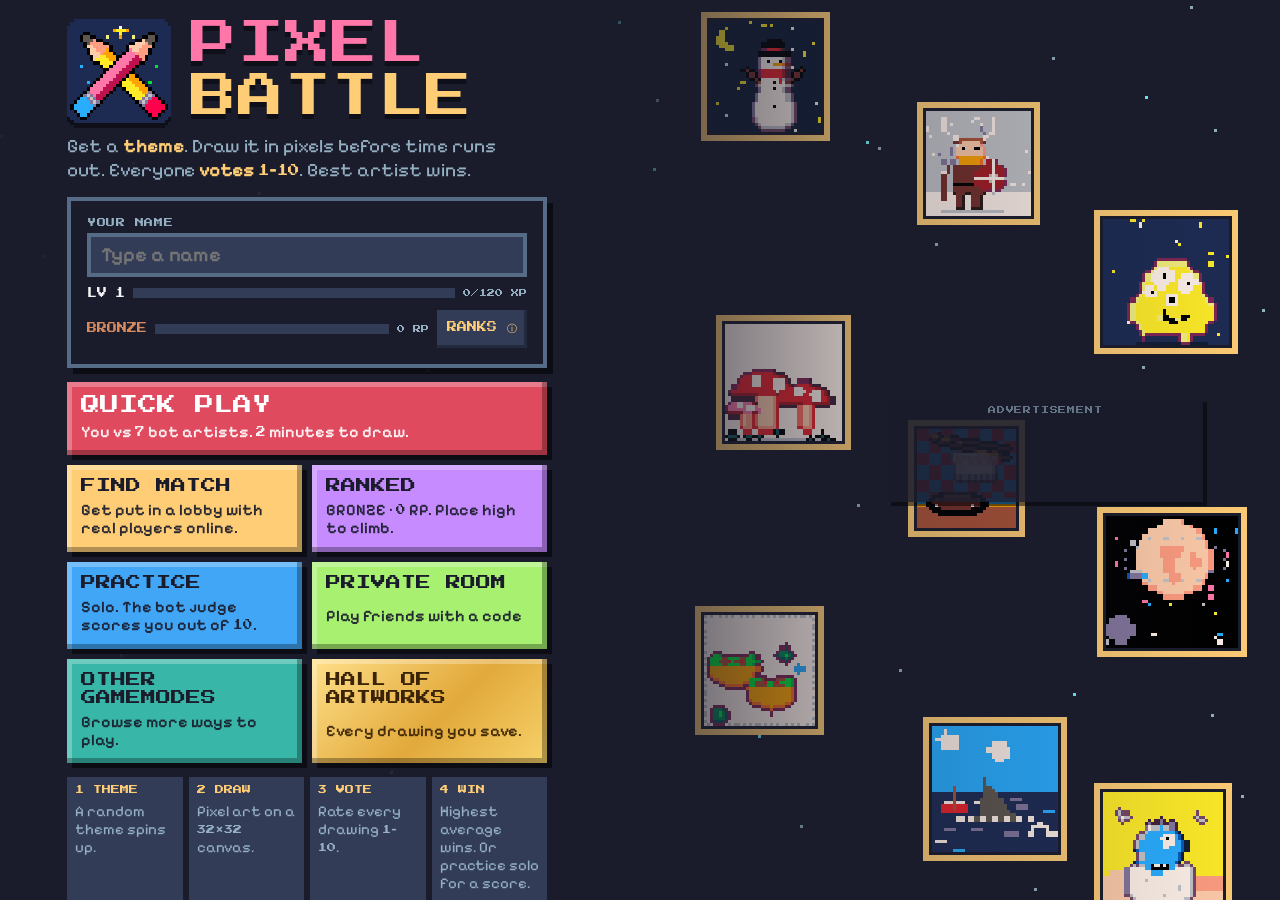
==== commit 5f8eb33e: "Hall of Artworks: empty-hall message fits and is centred in its frame Co-Authored-By: Claude Opus 5." ====
--- a/index.html
+++ b/index.html
@@ -410,7 +410,7 @@
 .placard .medal{color:#8b5a14;font-weight:700}
 .piece.empty .frame{cursor:default}
 .piece .frame{width:100%;box-sizing:border-box}
-.piece.empty .mat{display:grid;place-items:center;align-content:center;aspect-ratio:1;width:100%;box-sizing:border-box;background:#e9e0c8;color:#7b6a52;font:400 16px/1.4 var(--body);text-align:center;padding:18px}
+.piece.empty .mat{display:grid;place-items:center;align-content:center;aspect-ratio:1;width:100%;box-sizing:border-box;overflow:hidden;background:#e9e0c8;color:#7b6a52;font:400 clamp(11px,calc(var(--pw) * .056),16px)/1.35 var(--body);text-align:center;padding:clamp(8px,calc(var(--pw) * .05),18px)}
 .hall-nav{display:flex;align-items:center;justify-content:center;gap:18px;padding:0 16px;position:relative;z-index:2}
 .hall-arrow{position:absolute;z-index:3;top:calc(var(--lamp) + 12px + var(--pw) / 2 + 14px);translate:0 -50%;width:56px;height:56px;padding:0;border:3px solid #3d2606;cursor:pointer;
   background:linear-gradient(135deg,#ffe08a,#e2a93b 55%,#f7d26a);color:#3a2306;font-size:20px;line-height:1;box-shadow:0 0 0 2px #fff0bd inset,4px 5px 0 rgba(0,0,0,.55)}
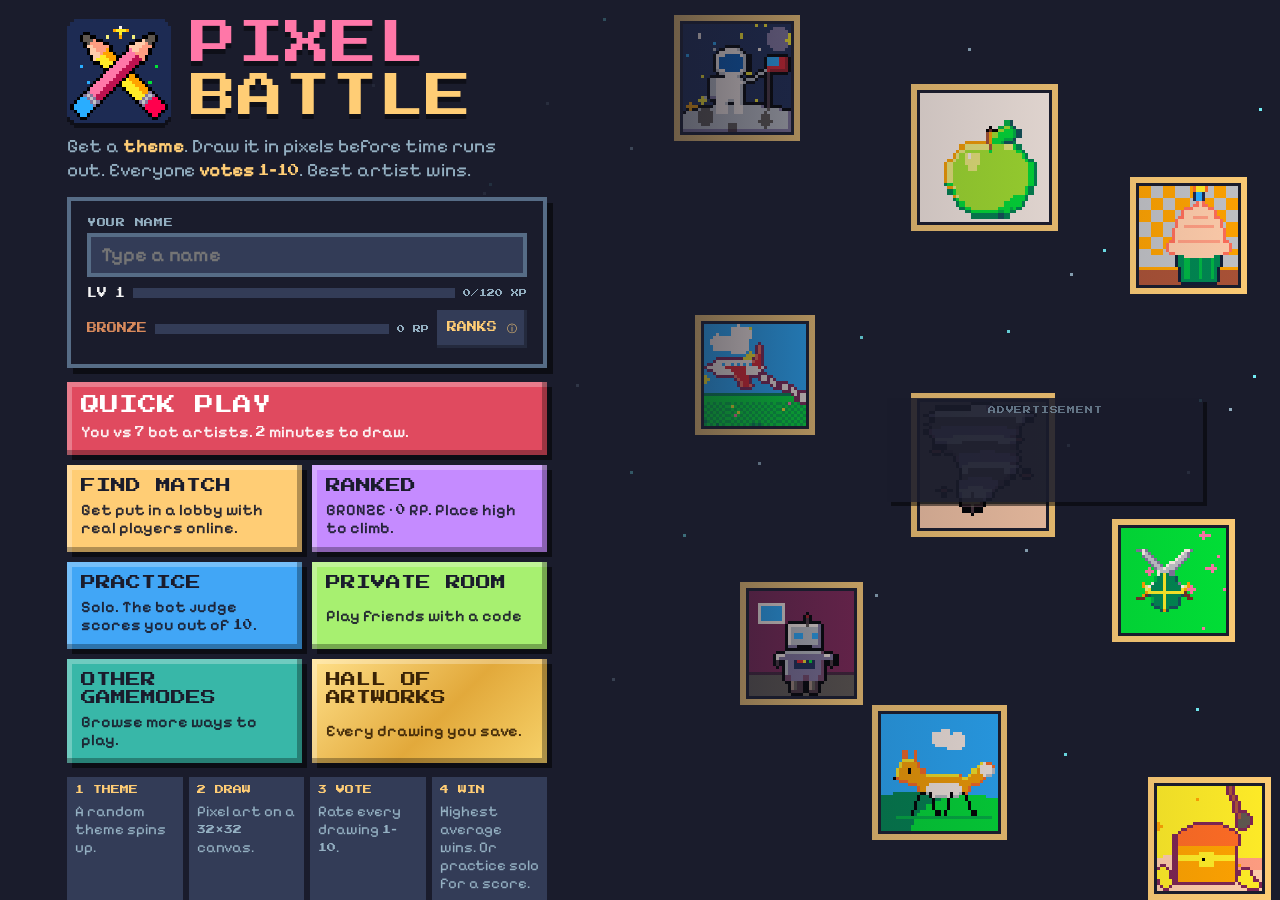
==== commit 7e196b76: "Room label: with bots it's not a 1v1 Co-Authored-By: Claude Opus 5.5 <noreply@anthropic.com> Claude-" ====
--- a/index.html
+++ b/index.html
@@ -3429,7 +3429,7 @@
   $('roomCode').textContent = NET.code;
   const h = NET.host ? null : findHost(), cfg = NET.host ? NET.cfg : (h && h.presence.cfg) || NET.cfg;
   const hum = roomHumans();
-  $('roomMode').textContent = (cfg.max === 2 ? 'Duel room · 2 artists' : `Party room · up to ${cfg.max}`) + ` · ${fmt(cfg.time || 120)} to draw · ${hum.length > 2 ? 'players judge each other' : hum.length === 2 || hum.length + (NET.host ? NET.cfg.bots : (+cfg.bots | 0)) === 2 ? '1v1: bot judges pick the winner' : 'bot judges help score'}`; $('roomPlayers').innerHTML = '';
+  $('roomMode').textContent = (cfg.max === 2 ? 'Duel room · 2 artists' : `Party room · up to ${cfg.max}`) + ` · ${fmt(cfg.time || 120)} to draw · ${hum.length > 2 ? 'players judge each other' : hum.length + (NET.host ? NET.cfg.bots : (+cfg.bots | 0)) === 2 ? '1v1: bot judges pick the winner' : hum.length === 2 ? 'bot judges score everyone' : 'bot judges help score'}`; $('roomPlayers').innerHTML = '';
   hum.forEach((p, i) => { const li = document.createElement('li'); li.innerHTML = '<i></i><span></span><small></small>'; li.querySelector('i').style.background = ['#ff77a8', '#41a6f6', '#ffcd75', '#a7f070', '#73eff7', '#ef7d57', '#c58bff', '#f4f4f4'][i % 8]; li.querySelector('span').textContent = cleanName(p.presence.nm) || 'Someone'; li.querySelector('small').textContent = [p.presence.host === 1 ? 'HOST' : '', p.sameTab ? 'YOU' : '', i >= cfg.max ? 'NEXT GAME' : ''].filter(Boolean).join(' · ');
     if (NET.host && !p.sameTab){ const k = document.createElement('button'); k.className = 'kick'; k.textContent = 'KICK'; k.setAttribute('aria-label', 'Kick ' + (cleanName(p.presence.nm) || 'this player')); k.onclick = () => kickPlayer(p.peer, cleanName(p.presence.nm) || 'That player'); li.appendChild(k); }
     $('roomPlayers').appendChild(li); });
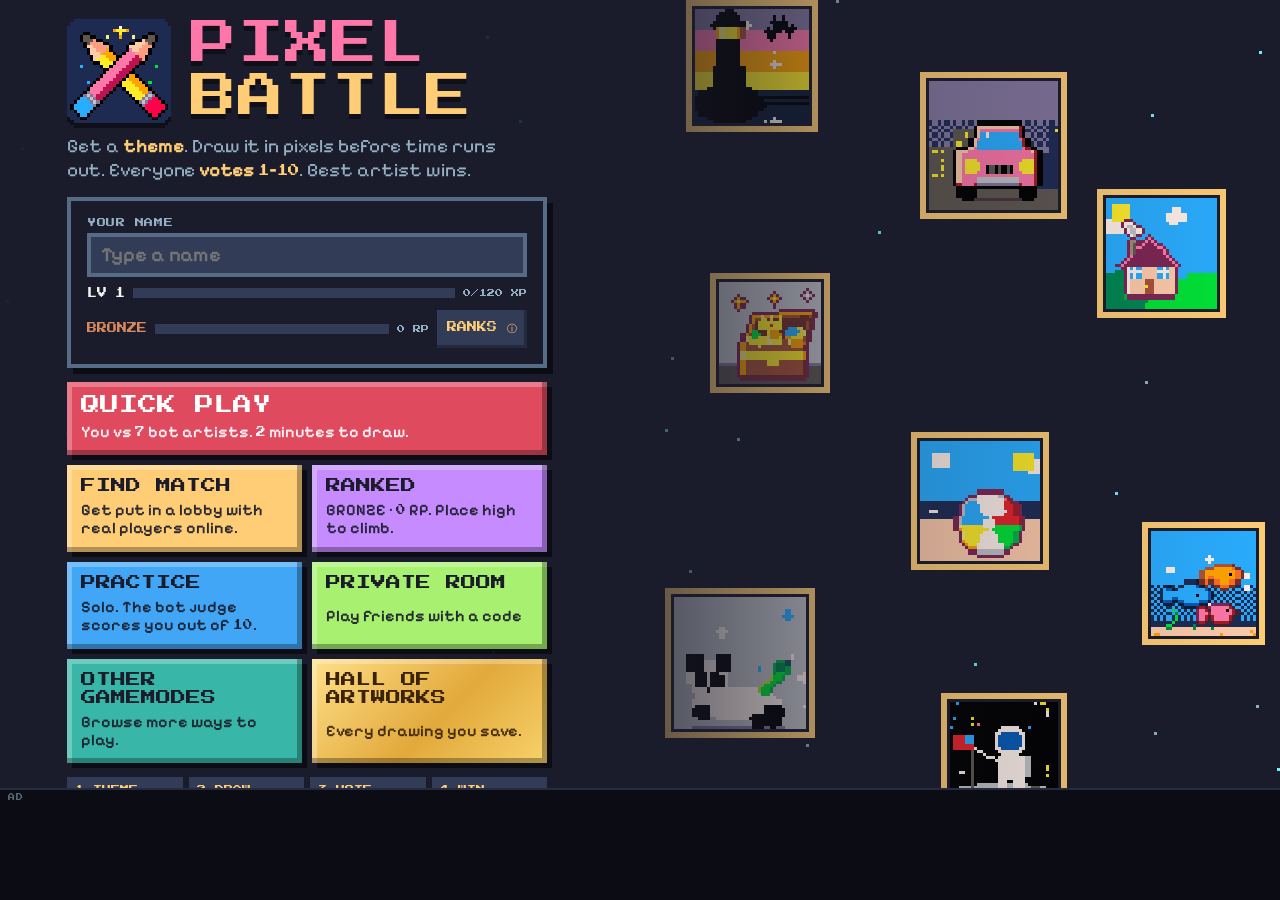
==== commit 824a70d4: "Ad banner fixed along the bottom with its own space; nothing sits under it Co-Authored-By: Claude Op" ====
--- a/index.html
+++ b/index.html
@@ -55,7 +55,7 @@
 button:focus-visible,input:focus-visible{outline:4px solid var(--y);outline-offset:2px}
 canvas.px{image-rendering:pixelated;display:block}
 
-.screen{position:fixed;inset:0;z-index:10;overflow-y:auto;overscroll-behavior:contain;
+.screen{position:fixed;inset:0 0 var(--adh,0px) 0;z-index:10;overflow-y:auto;overscroll-behavior:contain;
   padding-top:max(18px, env(safe-area-inset-top, 0px));padding-bottom:max(24px, env(safe-area-inset-bottom, 0px));
   padding-left:max(16px, env(safe-area-inset-left, 0px));padding-right:max(16px, env(safe-area-inset-right, 0px))}
 .scrim{background:linear-gradient(90deg, rgba(26,28,44,.96) 0%, rgba(26,28,44,.9) 42%, rgba(26,28,44,.25) 68%, rgba(26,28,44,0) 100%)}
@@ -109,7 +109,7 @@
 .xcard span{color:var(--s);font-size:16px}
 #vDraw:not(.cha) .chabox{display:none}
 #vDraw.cha{grid-template-rows:auto minmax(0,1fr) auto auto}
-#vDraw.cha .board{width:min(100%, calc(100dvh - 330px), 560px)}
+#vDraw.cha .board{width:min(100%, calc(100dvh - var(--adh,0px) - 330px), 560px)}
 #vDraw.watch .tools,#vDraw.watch .palette{visibility:hidden}
 #vDraw.watch .board canvas{cursor:default}
 #vDraw.cha:not(.watch) .chaform{display:none}
@@ -149,8 +149,8 @@
 .mtile small{font:600 15px/1.15 var(--body);color:var(--s)}
 .mtile.wide{grid-column:1/-1}
 .mtile .new{position:absolute;top:-7px;right:-4px;font:400 8px var(--display);background:var(--q);color:var(--k);padding:3px 5px}
-.sheet{position:fixed;inset:0;z-index:60;background:rgba(10,12,22,.8);display:grid;place-items:center;padding:16px}
-.sheetbox{--mc:var(--a);background:var(--k);border:4px solid var(--mc);box-shadow:6px 6px 0 rgba(0,0,0,.6);padding:16px;display:grid;gap:12px;width:100%;max-width:470px;max-height:calc(100dvh - 32px);overflow-y:auto;overscroll-behavior:contain}
+.sheet{position:fixed;inset:0 0 var(--adh,0px) 0;z-index:60;background:rgba(10,12,22,.8);display:grid;place-items:center;padding:16px}
+.sheetbox{--mc:var(--a);background:var(--k);border:4px solid var(--mc);box-shadow:6px 6px 0 rgba(0,0,0,.6);padding:16px;display:grid;gap:12px;width:100%;max-width:470px;max-height:calc(100dvh - var(--adh,0px) - 32px);overflow-y:auto;overscroll-behavior:contain}
 .sheetbox.list{max-width:560px}
 .shead{display:grid;grid-template-columns:56px minmax(0,1fr) auto;gap:12px;align-items:center}
 .shead .mth{width:56px;height:56px}
@@ -251,7 +251,7 @@
 .note{font-size:16px;color:var(--s);background:var(--e);padding:10px 12px}
 
 /* ---------- game views ---------- */
-.view{position:fixed;inset:0;z-index:8;display:grid;overflow-y:auto;
+.view{position:fixed;inset:0 0 var(--adh,0px) 0;z-index:8;display:grid;overflow-y:auto;
   padding-top:max(10px, env(safe-area-inset-top, 0px));padding-bottom:max(10px, env(safe-area-inset-bottom, 0px));
   padding-left:max(16px, env(safe-area-inset-left, 0px));padding-right:max(16px, env(safe-area-inset-right, 0px))}
 .topbar{display:flex;align-items:center;gap:10px;flex-wrap:wrap;justify-content:space-between}
@@ -270,7 +270,7 @@
 
 #vDraw{grid-template-rows:auto minmax(0,1fr) auto;gap:10px}
 .dmain{display:grid;grid-template-columns:auto minmax(0,1fr) auto;gap:14px;align-items:center;justify-items:center;min-height:0}
-.board{width:min(100%, calc(100dvh - 190px), 640px);aspect-ratio:1;position:relative;border:6px solid var(--w);box-shadow:8px 8px 0 rgba(0,0,0,.5);background:var(--w);touch-action:none}
+.board{width:min(100%, calc(100dvh - var(--adh,0px) - 190px), 640px);aspect-ratio:1;position:relative;border:6px solid var(--w);box-shadow:8px 8px 0 rgba(0,0,0,.5);background:var(--w);touch-action:none}
 .board canvas{width:100%;height:100%;cursor:crosshair;touch-action:none}
 .tools{display:grid;grid-template-columns:repeat(2,52px);gap:6px;align-content:center}
 .tool{width:52px;height:52px;border:0;background:var(--e);display:grid;place-items:center;font:400 7px var(--display);color:var(--s);padding:2px;box-shadow:inset -3px -3px 0 rgba(0,0,0,.3);gap:2px}
@@ -290,10 +290,10 @@
   .dstatus::-webkit-scrollbar{display:none}
   .dstatus .who{font-size:13px;padding:2px 6px;white-space:nowrap;flex:none}
   .dmain{grid-template-columns:minmax(0,1fr);gap:10px}
-  .board{width:min(100%, 560px, calc(100dvh - 384px));order:1;min-width:240px}
+  .board{width:min(100%, 560px, calc(100dvh - var(--adh,0px) - 384px));order:1;min-width:240px}
   #vDraw.cha{grid-template-rows:auto max-content auto auto}
-  #vDraw.cha .board{width:min(100%, 560px, calc(100dvh - 400px))}
-  #vDraw.watch .board{width:min(100%, 560px, calc(100dvh - 330px))}
+  #vDraw.cha .board{width:min(100%, 560px, calc(100dvh - var(--adh,0px) - 400px))}
+  #vDraw.watch .board{width:min(100%, 560px, calc(100dvh - var(--adh,0px) - 330px))}
   #vDraw.watch .tools,#vDraw.watch .palette{display:none}
   .feed{height:78px}
   .palette{order:2;grid-template-columns:repeat(8,minmax(0,40px));gap:4px;width:100%;justify-content:center}
@@ -308,7 +308,7 @@
 .vbar{height:8px;background:var(--e);width:100%}
 .vbar i{display:block;height:100%;background:var(--y);width:100%}
 .stage{display:grid;place-items:center;min-height:0;gap:8px}
-.frame{width:min(100%, calc(100dvh - 300px), 560px);aspect-ratio:1;border:14px solid transparent;background:linear-gradient(var(--w),var(--w)) padding-box,var(--birch) border-box;box-shadow:0 0 0 2px #8a6a3a, inset 0 0 0 1px rgba(255,255,255,.5), 10px 10px 0 2px rgba(0,0,0,.45);min-width:200px}
+.frame{width:min(100%, calc(100dvh - var(--adh,0px) - 300px), 560px);aspect-ratio:1;border:14px solid transparent;background:linear-gradient(var(--w),var(--w)) padding-box,var(--birch) border-box;box-shadow:0 0 0 2px #8a6a3a, inset 0 0 0 1px rgba(255,255,255,.5), 10px 10px 0 2px rgba(0,0,0,.45);min-width:200px}
 .frame canvas{box-shadow:0 0 0 2px #a98a52}
 .frame canvas{width:100%;height:100%}
 .by{font:400 11px var(--display);color:var(--s)}
@@ -365,7 +365,7 @@
 #qTitle{text-align:center}
 #qSub{text-align:center}
 @media (prefers-reduced-motion: reduce){.loader i,.qbar i{animation:none}}
-#toast{position:fixed;left:50%;transform:translateX(-50%);bottom:max(18px, calc(env(safe-area-inset-bottom, 0px) + 12px));z-index:30;background:var(--w);color:var(--k);padding:10px 14px;font:600 17px var(--body);max-width:calc(100% - 32px);text-align:center;box-shadow:4px 4px 0 rgba(0,0,0,.5)}
+#toast{position:fixed;left:50%;transform:translateX(-50%);bottom:calc(var(--adh,0px) + max(18px, calc(env(safe-area-inset-bottom, 0px) + 12px)));z-index:30;background:var(--w);color:var(--k);padding:10px 14px;font:600 17px var(--body);max-width:calc(100% - 32px);text-align:center;box-shadow:4px 4px 0 rgba(0,0,0,.5)}
 /* ---------- hall of artworks: a little museum ---------- */
 .m-gold{--bg:linear-gradient(135deg,#ffe08a,#e2a93b 55%,#f7d26a);--fg:#3a2306;background:linear-gradient(135deg,#ffe08a,#e2a93b 55%,#f7d26a)!important}
 .hall{background:
@@ -436,11 +436,16 @@
 .foot a{color:var(--s);text-decoration:underline;text-underline-offset:3px}
 .adslot{margin:14px auto 0;width:100%;max-width:728px;min-height:104px;text-align:center;overflow:hidden}
 .adslot.above{margin:4px auto 14px}
-@media (min-width:1100px) and (min-height:560px){#adMenu{position:absolute;right:clamp(24px,6vw,120px);top:50%;transform:translateY(-50%);width:316px;box-sizing:border-box;margin:0;z-index:2;background:rgba(26,28,44,.88);padding:8px;box-shadow:4px 4px 0 rgba(0,0,0,.5)}}
+body.adbar-on{--adh:calc(70px + env(safe-area-inset-bottom, 0px))}
+@media (min-width:760px) and (min-height:640px){body.adbar-on{--adh:calc(112px + env(safe-area-inset-bottom, 0px))}}
+.adbar{position:fixed;left:0;right:0;bottom:0;height:var(--adh);z-index:55;box-sizing:border-box;padding:16px 8px env(safe-area-inset-bottom, 0px);background:#0b0c14;border-top:2px solid #262b40;text-align:center;overflow:hidden}
+.adbar::before{content:"AD";position:absolute;left:8px;top:4px;font:400 7px/1 var(--display);letter-spacing:.1em;color:var(--s);opacity:.55}
+.adbar ins{display:inline-block!important;width:320px;height:50px}
+@media (min-width:760px) and (min-height:640px){.adbar ins{width:728px;height:90px}}
 .adslot::before{content:"ADVERTISEMENT";display:block;font:400 8px/1 var(--display);letter-spacing:.1em;color:var(--s);opacity:.6;margin-bottom:6px}
 </style>
 </head>
-<body>
+<body class="adbar-on">
 
 <canvas id="bg" aria-hidden="true"></canvas>
 
@@ -472,7 +477,6 @@
       <button class="mode m-teal" id="bModes"><b>OTHER GAMEMODES</b><span>Browse more ways to play.</span></button>
       <button class="mode m-gold" id="bHall"><b>HALL OF ARTWORKS</b><span id="hallCount">Every drawing you save.</span></button>
     </div>
-    <div class="adslot" id="adMenu" hidden></div>
     <div class="tips">
       <div><b>1 THEME</b>A random theme spins up.</div>
       <div><b>2 DRAW</b>Pixel art on a 32×32 canvas.</div>
@@ -638,7 +642,7 @@
 <section class="view" id="vJudge" hidden>
   <div class="resbox" style="max-width:560px;justify-self:center;align-content:start">
     <header class="topbar"><div><div class="lbl" id="jLbl">Practice</div><h2 id="jTitle">THEME: PIZZA</h2></div></header>
-    <div class="frame" style="justify-self:center;width:min(100%, 420px, calc(100dvh - 380px));min-width:220px"><canvas id="jc" class="px" width="512" height="512" aria-label="Your drawing"></canvas></div>
+    <div class="frame" style="justify-self:center;width:min(100%, 420px, calc(100dvh - var(--adh,0px) - 380px));min-width:220px"><canvas id="jc" class="px" width="512" height="512" aria-label="Your drawing"></canvas></div>
     <div class="critic" id="jBox"><b id="jHead">TIME'S UP!</b><span id="jScore" style="font:400 28px var(--display);color:var(--y)"></span><span id="jText" style="white-space:pre-line">Ready for the AI judge?</span></div>
     <div class="opt" id="jXp" hidden><div class="lvl">LV <span id="jLvl">1</span><div class="xpbar"><i id="jXpBar"></i></div><span id="jGain" style="color:var(--l)"></span></div><div id="jUnlock"></div></div>
     <div class="row end">
@@ -4891,12 +4895,13 @@
 window.__pbReady = 1; { const w = document.getElementById('jsWarn'); if (w) w.style.display = 'none'; }
 })();
 </script>
+<div class="adbar" id="adBar" role="complementary" aria-label="Advertisement"></div>
 <script>
 // ---------- ads (website only) ----------
 // Paste the AdSense publisher ID (ca-pub-...) and the two ad unit IDs here once AdSense approves the site.
 // While 'client' is empty, no ad code loads. While a slot is empty, that ad space stays hidden.
 // Keep Auto ads OFF for this site in AdSense, so Google never puts ads on the drawing or voting screens.
-// Ads only ever show on the menu, the final results screens and the practice score, never while drawing or voting.
+// Ads show in a fixed bottom banner with its own space (nothing is drawn under it), plus the final results screens and the practice score.
 window.PB_ADS = {client:'ca-pub-7172777388515296', menuSlot:'1624000368', resultsSlot:'9041511291'};
 (function(){
   const A = window.PB_ADS; if (!A.client) return;
@@ -4904,13 +4909,13 @@
     sc.src = 'https://pagead2.googlesyndication.com/pagead/js/adsbygoogle.js?client=' + encodeURIComponent(A.client); document.head.appendChild(sc); }
   // 'horizontal' keeps the ads above the results buttons short, so they never push the buttons off the screen
   const fill = (id, slot, fmt) => { const box = document.getElementById(id); if (!box || !slot || box.dataset.filled) return; box.hidden = false; box.dataset.filled = '1';
-    const ins = document.createElement('ins'); ins.className = 'adsbygoogle'; ins.style.display = 'block'; ins.dataset.adClient = A.client; ins.dataset.adSlot = slot; ins.dataset.adFormat = fmt || 'auto'; ins.dataset.fullWidthResponsive = fmt ? 'false' : 'true'; box.appendChild(ins);
+    const ins = document.createElement('ins'); ins.className = 'adsbygoogle'; ins.style.display = 'block'; ins.dataset.adClient = A.client; ins.dataset.adSlot = slot; if (fmt === 'fixed') ins.style.display = 'inline-block'; else { ins.dataset.adFormat = fmt || 'auto'; ins.dataset.fullWidthResponsive = fmt ? 'false' : 'true'; } box.appendChild(ins);
     try { (window.adsbygoogle = window.adsbygoogle || []).push({}); } catch(e){} };
   // an ad unit has to be on screen (with a width) when it's filled, so each fills the first time its screen shows
   const when = (sel, fn) => { const el = document.getElementById(sel); if (!el) return; const go = () => { if (!el.hidden && el.offsetWidth > 0){ fn(); ob.disconnect(); } }; const ob = new MutationObserver(go); ob.observe(el, {attributes:true, attributeFilter:['hidden']}); let p = el.parentElement; while (p){ ob.observe(p, {attributes:true, attributeFilter:['hidden']}); p = p.parentElement; } setTimeout(go, 500); };
   // some ad spaces only show at the right moment: with the final results buttons, or once the practice drawing is scored
   const mirror = (src, id) => { const a = document.getElementById(src), b = document.getElementById(id); if (!a || !b) return; const go = () => { b.style.display = a.hidden ? 'none' : ''; }; new MutationObserver(go).observe(a, {attributes:true, attributeFilter:['hidden']}); go(); };
-  when('scrMenu', () => fill('adMenu', A.menuSlot));
+  fill('adBar', A.menuSlot, 'fixed');
   when('vRes', () => fill('adRes', A.resultsSlot, 'horizontal'));
   mirror('xrBtns', 'adX'); when('xrBtns', () => fill('adX', A.resultsSlot, 'horizontal'));
   mirror('jXp', 'adJ'); when('jXp', () => fill('adJ', A.resultsSlot));
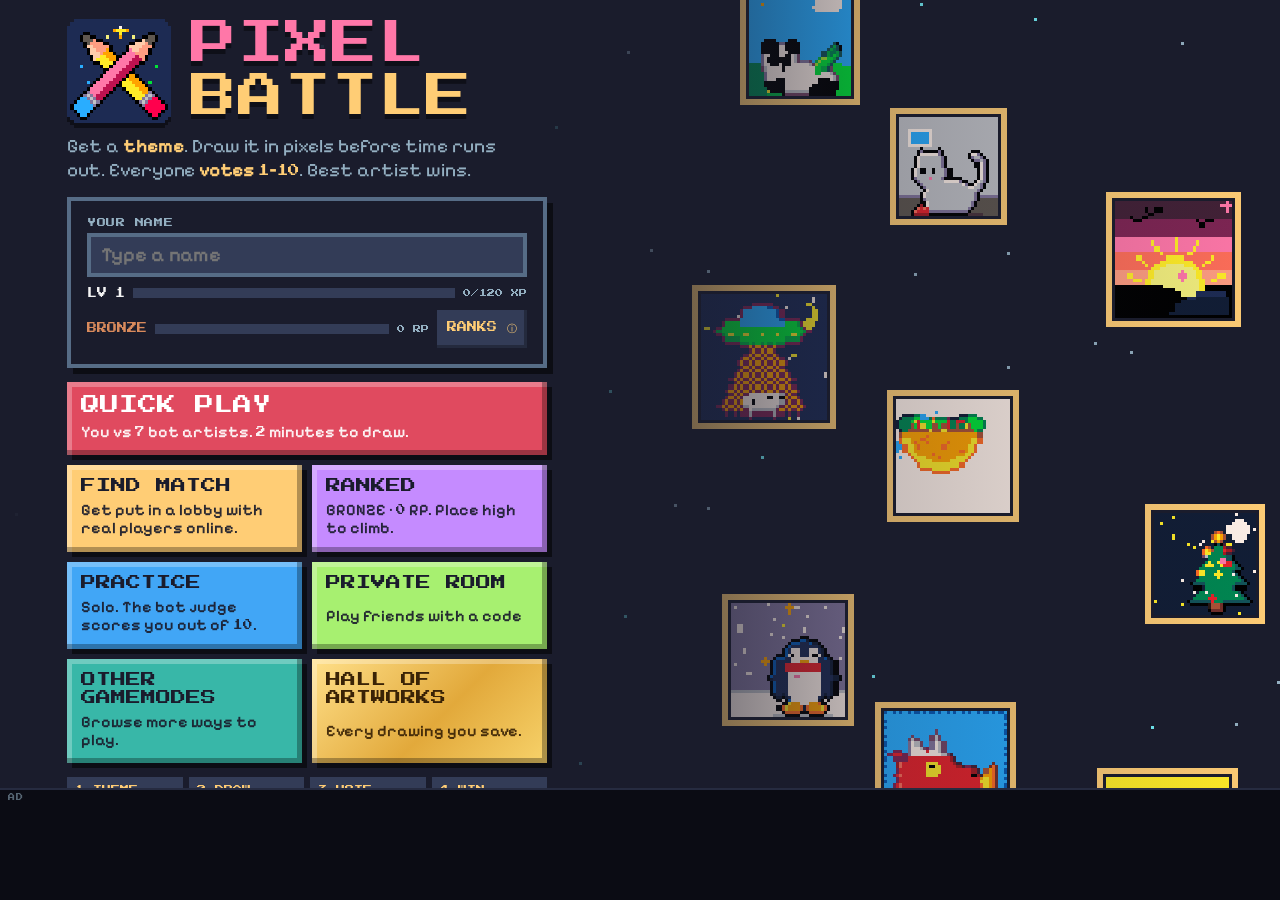
==== commit 4ebf00a1: "Remove the NEW tags from the game modes Co-Authored-By: Claude Opus 5.5 <noreply@anthropic.com> Clau" ====
--- a/index.html
+++ b/index.html
@@ -2898,21 +2898,21 @@
 
 // ---------- browsing the game modes ----------
 const XMODES = [
-  {k:'daily', grp:'today', nm:'DAILY CHALLENGE', col:'#ffcd75', art:'SUNSET', isNew:1, tag:'1 try a day · same prompt for everyone',
+  {k:'daily', grp:'today', nm:'DAILY CHALLENGE', col:'#ffcd75', art:'SUNSET', tag:'1 try a day · same prompt for everyone',
     short:'One prompt for the whole world today.', desc:'Everyone in the world gets the same prompt today. You get one try and 2 minutes, then the bot judges score your drawing out of 10. Share your score with friends and play every day to keep your streak going. A new prompt comes out at midnight.'},
   {k:'classic', grp:'room', nm:'CLASSIC', col:'#e04a5f', art:'PIZZA', tag:'2–12 players · you pick the time',
     short:'Draw the theme, then everyone votes.', desc:'The normal Pixel Battle: everyone draws the same theme, then you all rate each drawing from 1 to 10. Highest average wins.'},
-  {k:'blz', grp:'battle', nm:'BLITZ', col:'#ef7d57', art:'ROCKET', isNew:1, tag:'5 rounds · 30 seconds each',
+  {k:'blz', grp:'battle', nm:'BLITZ', col:'#ef7d57', art:'ROCKET', tag:'5 rounds · 30 seconds each',
     short:'Five prompts. Thirty seconds each.', desc:'5 prompts in a row and only 30 seconds to draw each one. The bot judges score every drawing, and your total after 5 rounds decides the winner. Draw big and fast.'},
-  {k:'roy', grp:'battle', nm:'BATTLE ROYALE', col:'#ff77a8', art:'CROWN', isNew:1, tag:'up to 12 players · last one standing',
+  {k:'roy', grp:'battle', nm:'BATTLE ROYALE', col:'#ff77a8', art:'CROWN', tag:'up to 12 players · last one standing',
     short:'Lowest scores get knocked out.', desc:'Up to 12 artists draw the same prompt, 45 seconds a round. The bot judges score every drawing and about a third of the artists left, the lowest scores, get knocked out each round. Keep drawing until only one artist is standing.'},
-  {k:'tri', grp:'battle', nm:'3-COLOR CHALLENGE', col:'#a7f070', art:'FLOWER', isNew:1, tag:'3 rounds · only 3 colors',
+  {k:'tri', grp:'battle', nm:'3-COLOR CHALLENGE', col:'#a7f070', art:'FLOWER', tag:'3 rounds · only 3 colors',
     short:'Everyone gets the same 3 colors.', desc:'Each round everyone gets the same 3 random colors (plus white) and 90 seconds to draw the prompt with only those. Get creative with what you have. The bot judges score each drawing and the highest total after 3 rounds wins.'},
-  {k:'cpy', grp:'battle', nm:'COPYCAT', col:'#73eff7', art:'OWL', isNew:1, tag:'3 rounds · draw from memory',
+  {k:'cpy', grp:'battle', nm:'COPYCAT', col:'#73eff7', art:'OWL', tag:'3 rounds · draw from memory',
     short:'See it for 5 seconds. Redraw it.', desc:'A picture shows on screen for 5 seconds, then disappears. Redraw it from memory in 45 seconds. Your score is how closely your pixels match the original: the right colors in the right places. 3 rounds, highest total wins.'},
   {k:'pic', grp:'battle', nm:'PICASSO', col:'#c58bff', art:'CASTLE', tag:'8 players · 10 minutes · 64×64',
     short:'A big canvas and 10 minutes.', desc:'8 artists, a big 64×64 canvas and 10 minutes to draw your masterpiece. Then everyone votes, just like a normal battle.'},
-  {k:'imp', grp:'party', nm:'IMPOSTER', col:'#ffd23f', art:'GHOST', isNew:1, tag:'3–8 players · one shared drawing',
+  {k:'imp', grp:'party', nm:'IMPOSTER', col:'#ffd23f', art:'GHOST', tag:'3–8 players · one shared drawing',
     short:'One player has a different word.', desc:'Everyone gets the same word except one secret imposter, who gets a similar one (like CAT and DOG). Nobody is told who the imposter is, maybe not even the imposter! Everyone takes turns adding a tiny hint to ONE shared drawing, each in their own color: 5 seconds and only 10 pixels per turn. Then vote for the player whose lines don\'t fit. Catch the imposter for 2 points. The imposter gets a point for every wrong vote and 3 more for getting away. 3 rounds.'},
   {k:'cha', grp:'party', nm:'CHARADES', col:'#41a6f6', art:'CAT', tag:'up to 8 players · 60 second turns',
     short:'Draw a secret word. Others guess.', desc:'Up to 8 players take turns drawing a secret word while everyone else types guesses. A new letter of the word shows every 10 seconds. First to guess gets 5 points, then 4, 3, 2, and 1 after that. The drawer gets 1 point for every player who guesses it.'},
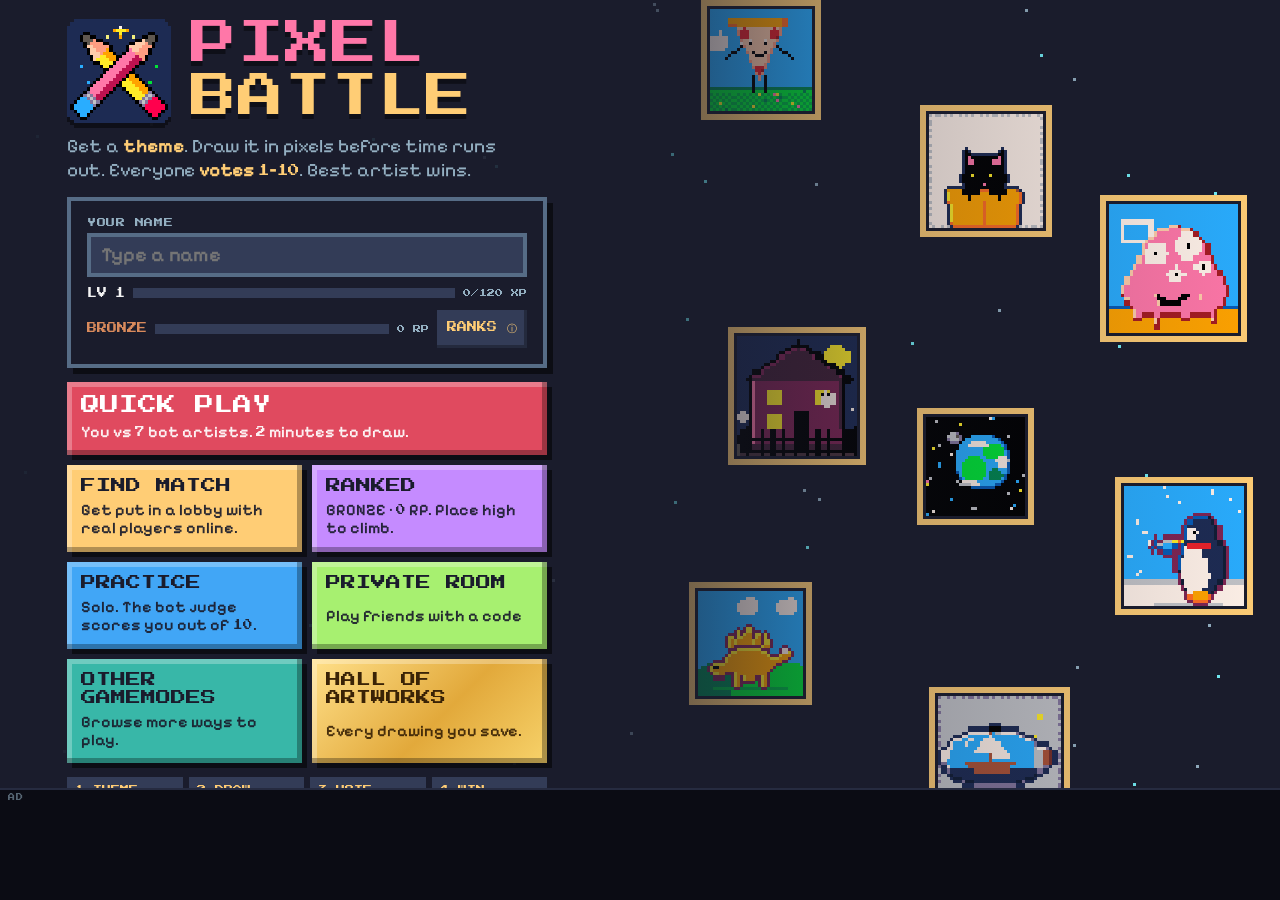
==== commit ff68bdde: "Blitz bots draw quick sketches: chunkier pixels, fewer colours, less detail Co-Authored-By: Claude O" ====
--- a/index.html
+++ b/index.html
@@ -4313,6 +4313,49 @@
   }
   return o;
 }
+// Blitz bots only have 30 seconds, so they draw a quick sketch of their idea: chunkier pixels, just a few colours,
+// small details left out, and often no background at all.
+function blitzSketch(t, seed, skill){
+  const R = mulberry(seed ^ 0x5bd1e995), sk = clamp(skill | 0, 0, 2), o = new Uint8Array(CELLS);
+  let bg = bgOf(t); const keepBg = bg === 7 || R() < [.25, .4, .55][sk];
+  // 1. chunky blocks: each block takes the colour that covers most of it
+  const b = [3, 2, 2][sk], M = Math.ceil(N / b), C = new Uint8Array(M * M);
+  for (let cy = 0; cy < M; cy++) for (let cx = 0; cx < M; cx++){
+    const cnt = new Map(); let best = bg, bn = 0;
+    for (let y = cy * b; y < Math.min(N, cy * b + b); y++) for (let x = cx * b; x < Math.min(N, cx * b + b); x++){ const v = t[y * N + x], n = (cnt.get(v) || 0) + (v === bg ? 1 : 1.6); cnt.set(v, n); if (n > bn){ bn = n; best = v; } }
+    C[cy * M + cx] = best;
+  }
+  // 2. only the main few colours: anything else becomes the closest kept colour
+  const area = new Map(); for (const v of C) if (v !== bg) area.set(v, (area.get(v) || 0) + 1);
+  const kept = [...area.keys()].sort((x, y) => area.get(y) - area.get(x)).slice(0, [3, 4, 5][sk]);
+  for (let k = 0; k < C.length; k++){ const v = C[k]; if (v === bg || kept.includes(v)) continue; let best = bg, bd = 1e9; for (const c of kept){ const d = colDist(c, v); if (d < bd){ bd = d; best = c; } } C[k] = best; }
+  // 3. small bits get skipped
+  const seen = new Uint8Array(M * M), drop = [.7, .5, .35][sk];
+  for (let k = 0; k < M * M; k++){
+    if (seen[k] || C[k] === bg) continue;
+    const col = C[k], part = [k]; seen[k] = 1;
+    for (let q = 0; q < part.length; q++){ const c = part[q], x = c % M, y = (c / M) | 0;
+      for (const [nx, ny] of [[x + 1, y], [x - 1, y], [x, y + 1], [x, y - 1]]){ if (nx < 0 || ny < 0 || nx >= M || ny >= M) continue; const n = ny * M + nx; if (!seen[n] && C[n] === col){ seen[n] = 1; part.push(n); } } }
+    if (part.length <= 2 && R() < drop) for (const c of part) C[c] = bg;
+  }
+  // 4. no fiddly single pixels: a lone block that its neighbours all disagree with takes their colour
+  for (let pass = 0; pass < 2; pass++) for (let cy = 0; cy < M; cy++) for (let cx = 0; cx < M; cx++){
+    const k = cy * M + cx, cnt = new Map(); let same = 0;
+    for (const [nx, ny] of [[cx + 1, cy], [cx - 1, cy], [cx, cy + 1], [cx, cy - 1]]){ if (nx < 0 || ny < 0 || nx >= M || ny >= M) continue; const v = C[ny * M + nx]; if (v === C[k]) same++; cnt.set(v, (cnt.get(v) || 0) + 1); }
+    if (!same){ let best = C[k], bn = 0; for (const [v, n] of cnt) if (n > bn){ bn = n; best = v; } if (bn >= 2) C[k] = best; }
+  }
+  // 5. no time for a background: leave the paper white
+  if (!keepBg){ for (let k = 0; k < C.length; k++) if (C[k] === bg) C[k] = 7; bg = 7; }
+  // 6. slightly wobbly, hand-drawn edges instead of a perfect grid
+  const G = 5, A = [.9, .6, .4][sk], wx = [], wy = []; for (let k = 0; k < G * G; k++){ wx.push((R() * 2 - 1) * A); wy.push((R() * 2 - 1) * A); }
+  const bend = (arr, x, y) => { const gx = x / (N - 1) * (G - 1), gy = y / (N - 1) * (G - 1), x0 = Math.min(G - 2, Math.floor(gx)), y0 = Math.min(G - 2, Math.floor(gy)), fx = gx - x0, fy = gy - y0;
+    return arr[y0 * G + x0] * (1 - fx) * (1 - fy) + arr[y0 * G + x0 + 1] * fx * (1 - fy) + arr[(y0 + 1) * G + x0] * (1 - fx) * fy + arr[(y0 + 1) * G + x0 + 1] * fx * fy; };
+  for (let y = 0; y < N; y++) for (let x = 0; x < N; x++){
+    const cx = Math.floor((x + bend(wx, x, y)) / b), cy = Math.floor((y + bend(wy, x, y)) / b);
+    o[y * N + x] = cx >= 0 && cy >= 0 && cx < M && cy < M ? C[cy * M + cx] : bg;
+  }
+  return o;
+}
 // Copycat score: how many pixels match the original. Right colour in the right place counts fully, one pixel off counts
 // 60%, a close colour a little. Empty background doesn't count, so you can't score by leaving the canvas blank.
 function copyScore(t, g){
@@ -4340,7 +4383,7 @@
   let g;
   if (S.k === 'cpy') g = copyBot(arenaTarget(S), seed, sk);
   else if (S.k === 'imp') g = makeArt(arenaWord(S, key), seed, sk);
-  else { g = makeArt(S.th, seed, sk); if (S.k === 'tri') g = recolor(g, (S.c3 || [0, 8, 12]).concat(7)); }
+  else { g = makeArt(S.th, seed, sk); if (S.k === 'tri') g = recolor(g, (S.c3 || [0, 8, 12]).concat(7)); if (S.k === 'blz') g = blitzSketch(g, seed, sk); }
   ARENA_ART.set(k, g); return g;
 }
 // anyone's drawing for this round (null if they left before sending it)
@@ -4890,7 +4933,7 @@
   if (!numRaf) numRaf = requestAnimationFrame(() => { numRaf = 0; const q = [...numQ]; numQ.clear(); for (const el of q) if (el && el.isConnected && !(el.closest && el.closest('.num'))) numWrap(el); }); })
   .observe(document.body, {childList:true, subtree:true, characterData:true});
 numWrap(document.body);
-window.__pbx = {isRude, folioAdd, setMix(v){ RECOG_MIX = v; }, setTta(v){ QTTA = v; }, qualityOf, quality1, recognizeMlp, recognizeCnn, nextTheme, noteTheme, myRecent, JP, features, effortOf, themeMatch, get XG(){ return XG; }, XC, get appMode(){ return appMode; }, get MM(){ return MM; }, encAny, decAny, copyScore, copyBot, makeArtQ:makeArt, decGrid, IMP_PAIRS, XINFO, dailyTheme, dayKey, recolor, pick3, ED, encGrid, blankCanvas, judgeA:judge, mulberry, BOT_THEMES:BOT_THEMES};
+window.__pbx = {isRude, blitzSketch, makeArt, folioAdd, setMix(v){ RECOG_MIX = v; }, setTta(v){ QTTA = v; }, qualityOf, quality1, recognizeMlp, recognizeCnn, nextTheme, noteTheme, myRecent, JP, features, effortOf, themeMatch, get XG(){ return XG; }, XC, get appMode(){ return appMode; }, get MM(){ return MM; }, encAny, decAny, copyScore, copyBot, blitzSketch, makeArtQ:makeArt, decGrid, IMP_PAIRS, XINFO, dailyTheme, dayKey, recolor, pick3, ED, encGrid, blankCanvas, judgeA:judge, mulberry, BOT_THEMES:BOT_THEMES};
 window.__pb = {myName, get GS(){ return GS; }, get NET(){ return NET; }, prof, rankDelta, tierOf, get RES(){ return RES; }, makeArt, makeArtHi, artFor, judgeDown, detailBonus, judge, judgeRaw, JP, recognize, artFeatures, botVerdict, encGrid, decGrid, get mode(){ return appMode; }, ED, BOT_THEMES};
 window.__pbReady = 1; { const w = document.getElementById('jsWarn'); if (w) w.style.display = 'none'; }
 })();
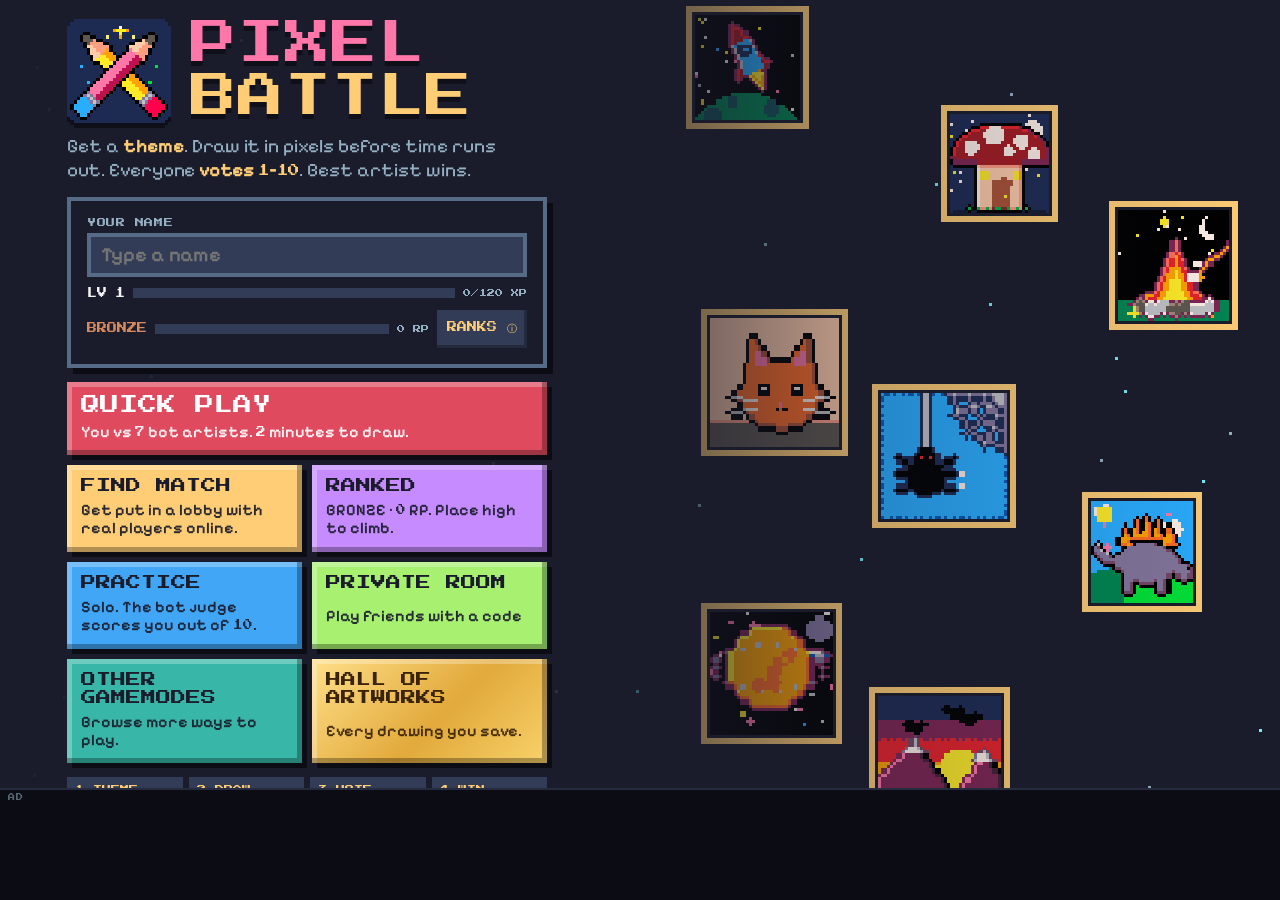
==== commit 32ddf678: "Drawing board and voting picture fill the screen on iPhone Duo and iPads The board now takes all the" ====
--- a/index.html
+++ b/index.html
@@ -108,8 +108,7 @@
 .xcard b{font:400 13px var(--display);color:var(--a)}
 .xcard span{color:var(--s);font-size:16px}
 #vDraw:not(.cha) .chabox{display:none}
-#vDraw.cha{grid-template-rows:auto minmax(0,1fr) auto auto}
-#vDraw.cha .board{width:min(100%, calc(100dvh - var(--adh,0px) - 330px), 560px)}
+#vDraw.cha{grid-template-rows:auto minmax(min-content,1fr) auto auto}
 #vDraw.watch .tools,#vDraw.watch .palette{visibility:hidden}
 #vDraw.watch .board canvas{cursor:default}
 #vDraw.cha:not(.watch) .chaform{display:none}
@@ -268,32 +267,32 @@
 .reel.land{animation:land .45s steps(4)}
 @keyframes land{0%{transform:scale(1.25)}100%{transform:scale(1)}}
 
-#vDraw{grid-template-rows:auto minmax(0,1fr) auto;gap:10px}
-.dmain{display:grid;grid-template-columns:auto minmax(0,1fr) auto;gap:14px;align-items:center;justify-items:center;min-height:0}
-.board{width:min(100%, calc(100dvh - var(--adh,0px) - 190px), 640px);aspect-ratio:1;position:relative;border:6px solid var(--w);box-shadow:8px 8px 0 rgba(0,0,0,.5);background:var(--w);touch-action:none}
+#vDraw{grid-template-rows:auto minmax(min-content,1fr) auto;gap:10px}
+.dmain{display:grid;grid-template-columns:auto minmax(0,1fr) auto;gap:14px;align-items:center;justify-items:center;min-height:0;--uh:calc(100dvh - var(--adh,0px));--t:clamp(30px, calc((var(--uh) - 150px) / 5.6), 52px);--s:clamp(19px, calc((var(--uh) - 150px) / 9), 36px)}
+.bwrap{container-type:size;align-self:stretch;justify-self:stretch;min-height:150px;min-width:150px;display:grid;place-items:center}
+.board{width:min(100cqw, 100cqh, 820px);aspect-ratio:1;position:relative;border:6px solid var(--w);box-shadow:8px 8px 0 rgba(0,0,0,.5);background:var(--w);touch-action:none}
 .board canvas{width:100%;height:100%;cursor:crosshair;touch-action:none}
-.tools{display:grid;grid-template-columns:repeat(2,52px);gap:6px;align-content:center}
-.tool{width:52px;height:52px;border:0;background:var(--e);display:grid;place-items:center;font:400 7px var(--display);color:var(--s);padding:2px;box-shadow:inset -3px -3px 0 rgba(0,0,0,.3);gap:2px}
-.tool svg{width:22px;height:22px;display:block}
+.tools{display:grid;grid-template-columns:repeat(2,var(--t));gap:6px;align-content:center}
+.tool{width:var(--t);height:var(--t);border:0;background:var(--e);display:grid;place-items:center;font:400 7px var(--display);color:var(--s);padding:2px;box-shadow:inset -3px -3px 0 rgba(0,0,0,.3);gap:2px}
+.tool svg{width:min(22px, calc(var(--t) * .42));height:min(22px, calc(var(--t) * .42));display:block}
 .tool[aria-pressed="true"]{background:var(--y);color:var(--k)}
-.palette{display:grid;grid-template-columns:repeat(4,36px);gap:5px;align-content:center}
-.swatch{width:36px;height:36px;border:3px solid var(--k);padding:0;box-shadow:inset -3px -3px 0 rgba(0,0,0,.25)}
+.palette{display:grid;grid-template-columns:repeat(4,var(--s));gap:5px;align-content:center}
+.swatch{width:var(--s);height:var(--s);border:3px solid var(--k);padding:0;box-shadow:inset -3px -3px 0 rgba(0,0,0,.25)}
 .swatch[aria-pressed="true"]{border-color:var(--w);outline:3px solid var(--k);transform:scale(1.08)}
 .palsel{display:none}
 .dstatus{display:flex;gap:6px;flex-wrap:wrap;justify-content:center;align-items:center}
 .who{background:rgba(26,28,44,.85);border-left:5px solid var(--c);padding:3px 8px;font:600 14px var(--body)}
 .who.done{border-left-color:var(--l);color:var(--l)}
-@media (max-width:860px), (max-aspect-ratio: 1/1){
-  #vDraw{grid-template-rows:auto max-content auto;align-content:start;overflow-y:auto}
-  #vDraw .dmain{min-height:auto}
+@media (max-aspect-ratio: 6/5){
+  #vDraw{grid-template-rows:auto minmax(min-content,1fr) auto;overflow-y:auto}
+  #vDraw .dmain{grid-template-rows:minmax(0,1fr) auto auto}
+  .bwrap{order:1;min-height:190px}
   .dstatus{order:4;min-height:26px;flex-wrap:nowrap;justify-content:flex-start;overflow-x:auto;scrollbar-width:none;gap:4px;padding-bottom:2px}
   .dstatus::-webkit-scrollbar{display:none}
   .dstatus .who{font-size:13px;padding:2px 6px;white-space:nowrap;flex:none}
   .dmain{grid-template-columns:minmax(0,1fr);gap:10px}
-  .board{width:min(100%, 560px, calc(100dvh - var(--adh,0px) - 384px));order:1;min-width:240px}
-  #vDraw.cha{grid-template-rows:auto max-content auto auto}
-  #vDraw.cha .board{width:min(100%, 560px, calc(100dvh - var(--adh,0px) - 400px))}
-  #vDraw.watch .board{width:min(100%, 560px, calc(100dvh - var(--adh,0px) - 330px))}
+  #vDraw.cha{grid-template-rows:auto minmax(min-content,1fr) auto auto}
+  #vDraw.cha .dmain{grid-template-rows:minmax(0,1fr) auto auto}
   #vDraw.watch .tools,#vDraw.watch .palette{display:none}
   .feed{height:78px}
   .palette{order:2;grid-template-columns:repeat(8,minmax(0,40px));gap:4px;width:100%;justify-content:center}
@@ -303,8 +302,15 @@
   .tool{width:100%;height:auto;aspect-ratio:1}
   .tool svg{width:18px;height:18px}
 }
-
-#vVote{grid-template-rows:auto minmax(0,1fr) auto;gap:10px}
+/* short landscape screens: the who's-done list stays one line and scrolls sideways */
+@media (min-aspect-ratio: 6/5) and (max-height:560px){ .dstatus{flex-wrap:nowrap;justify-content:flex-start;overflow-x:auto;scrollbar-width:none;gap:4px} .dstatus::-webkit-scrollbar{display:none} .dstatus .who{font-size:13px;padding:2px 6px;white-space:nowrap;flex:none} }
+/* wider portrait screens (iPhone Duo, iPads): colours in 2 rows of 16, so the board gets the height */
+@media (max-aspect-ratio: 6/5) and (min-width:440px){ .palette{grid-template-columns:repeat(16,minmax(0,40px));gap:4px} }
+
+#vVote{grid-template-rows:auto minmax(min-content,1fr) auto;gap:10px}
+/* the picture being voted on fills whatever space the buttons leave, on any screen shape */
+#vVote .stage{container-type:size;min-height:150px;grid-template-rows:minmax(0,1fr) auto;align-content:center}
+#vVote .frame{width:min(100cqw, calc(100cqh - 30px), 720px);min-width:120px}
 .vbar{height:8px;background:var(--e);width:100%}
 .vbar i{display:block;height:100%;background:var(--y);width:100%}
 .stage{display:grid;place-items:center;min-height:0;gap:8px}
@@ -616,7 +622,7 @@
   </header>
   <div class="dmain">
     <div class="tools" id="tools" role="toolbar" aria-label="Drawing tools"></div>
-    <div class="board" id="board"><canvas id="ed" class="px" width="512" height="512" aria-label="Drawing canvas"></canvas></div>
+    <div class="bwrap"><div class="board" id="board"><canvas id="ed" class="px" width="512" height="512" aria-label="Drawing canvas"></canvas></div></div>
     <div class="palette" id="palette" role="group" aria-label="Colors"></div>
   </div>
   <div class="chabox" id="chaBox">
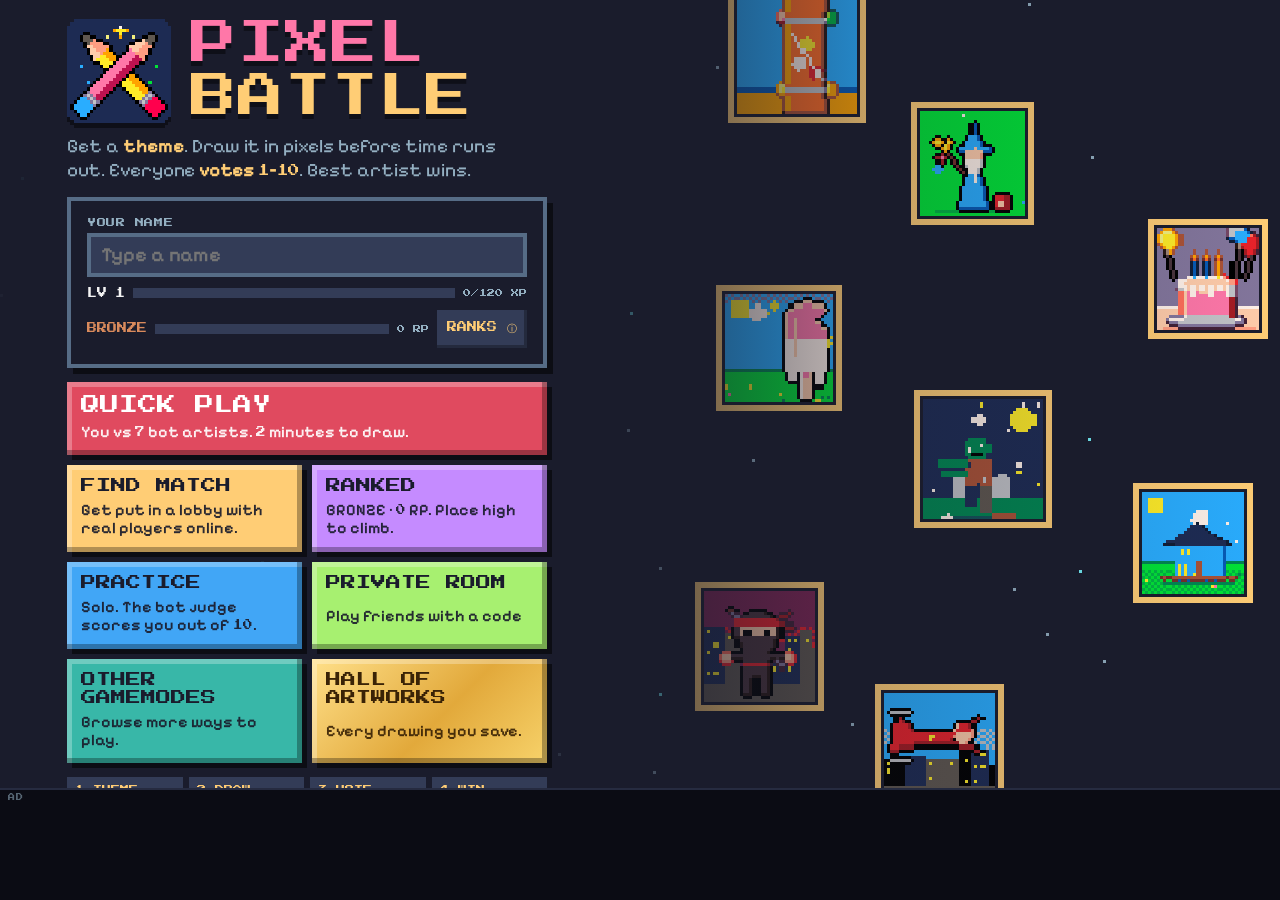
==== commit 6d54d44f: "Only one ad: remove the results and practice-score ads, keep the bottom banner Co-Authored-By: Claud" ====
--- a/index.html
+++ b/index.html
@@ -440,15 +440,12 @@
 html{-webkit-text-size-adjust:100%}
 body{margin:0}
 .foot a{color:var(--s);text-decoration:underline;text-underline-offset:3px}
-.adslot{margin:14px auto 0;width:100%;max-width:728px;min-height:104px;text-align:center;overflow:hidden}
-.adslot.above{margin:4px auto 14px}
 body.adbar-on{--adh:calc(70px + env(safe-area-inset-bottom, 0px))}
 @media (min-width:760px) and (min-height:640px){body.adbar-on{--adh:calc(112px + env(safe-area-inset-bottom, 0px))}}
 .adbar{position:fixed;left:0;right:0;bottom:0;height:var(--adh);z-index:55;box-sizing:border-box;padding:16px 8px env(safe-area-inset-bottom, 0px);background:#0b0c14;border-top:2px solid #262b40;text-align:center;overflow:hidden}
 .adbar::before{content:"AD";position:absolute;left:8px;top:4px;font:400 7px/1 var(--display);letter-spacing:.1em;color:var(--s);opacity:.55}
 .adbar ins{display:inline-block!important;width:320px;height:50px}
 @media (min-width:760px) and (min-height:640px){.adbar ins{width:728px;height:90px}}
-.adslot::before{content:"ADVERTISEMENT";display:block;font:400 8px/1 var(--display);letter-spacing:.1em;color:var(--s);opacity:.6;margin-bottom:6px}
 </style>
 </head>
 <body class="adbar-on">
@@ -658,7 +655,6 @@
       <button class="btn pink" id="jShare" hidden>SHARE</button>
       <button class="btn" id="jRate">RATE MY ART</button>
     </div>
-    <div class="adslot" id="adJ" hidden></div>
   </div>
 </section>
 
@@ -676,7 +672,6 @@
       <div class="note" id="rRkNote" style="margin-top:6px"></div>
     </div>
     <div id="criticBox"></div>
-    <div class="adslot above" id="adRes" hidden></div>
     <div class="row end" id="rBtns" hidden>
       <button class="btn ghost" id="rCritic" hidden>AI CRITIC</button>
       <button class="btn ghost" id="rSave" hidden>SAVE TO GALLERY</button>
@@ -692,7 +687,6 @@
     <header class="topbar"><div><div class="lbl" id="xrLbl">Results</div><h2 id="xrTitle">RESULTS</h2></div></header>
     <div id="xrBody"></div>
     <div class="opt" id="xrXp"><div class="lvl">LV <span id="xrLvl">1</span><div class="xpbar"><i id="xrXpBar"></i></div><span id="xrGain" style="color:var(--l)"></span></div></div>
-    <div class="adslot above" id="adX" hidden></div>
     <div class="row end" id="xrBtns"><button class="btn ghost" id="xrMenu">MENU</button><button class="btn ghost" id="xrSave" hidden>SAVE TO GALLERY</button><button class="btn ghost" id="xrRoom" hidden>BACK TO ROOM</button><button class="btn pink" id="xrFind" hidden>NEW MATCH</button><button class="btn" id="xrAgain" hidden>PLAY AGAIN</button></div>
     <div class="note" id="xrWait" hidden>The host picks what happens next.</div>
   </div>
@@ -4950,7 +4944,7 @@
 // Paste the AdSense publisher ID (ca-pub-...) and the two ad unit IDs here once AdSense approves the site.
 // While 'client' is empty, no ad code loads. While a slot is empty, that ad space stays hidden.
 // Keep Auto ads OFF for this site in AdSense, so Google never puts ads on the drawing or voting screens.
-// Ads show in a fixed bottom banner with its own space (nothing is drawn under it), plus the final results screens and the practice score.
+// The only ad is the fixed bottom banner, which has its own space so nothing is drawn under it.
 window.PB_ADS = {client:'ca-pub-7172777388515296', menuSlot:'1624000368', resultsSlot:'9041511291'};
 (function(){
   const A = window.PB_ADS; if (!A.client) return;
@@ -4965,9 +4959,6 @@
   // some ad spaces only show at the right moment: with the final results buttons, or once the practice drawing is scored
   const mirror = (src, id) => { const a = document.getElementById(src), b = document.getElementById(id); if (!a || !b) return; const go = () => { b.style.display = a.hidden ? 'none' : ''; }; new MutationObserver(go).observe(a, {attributes:true, attributeFilter:['hidden']}); go(); };
   fill('adBar', A.menuSlot, 'fixed');
-  when('vRes', () => fill('adRes', A.resultsSlot, 'horizontal'));
-  mirror('xrBtns', 'adX'); when('xrBtns', () => fill('adX', A.resultsSlot, 'horizontal'));
-  mirror('jXp', 'adJ'); when('jXp', () => fill('adJ', A.resultsSlot));
 })();
 </script>
 </body>
